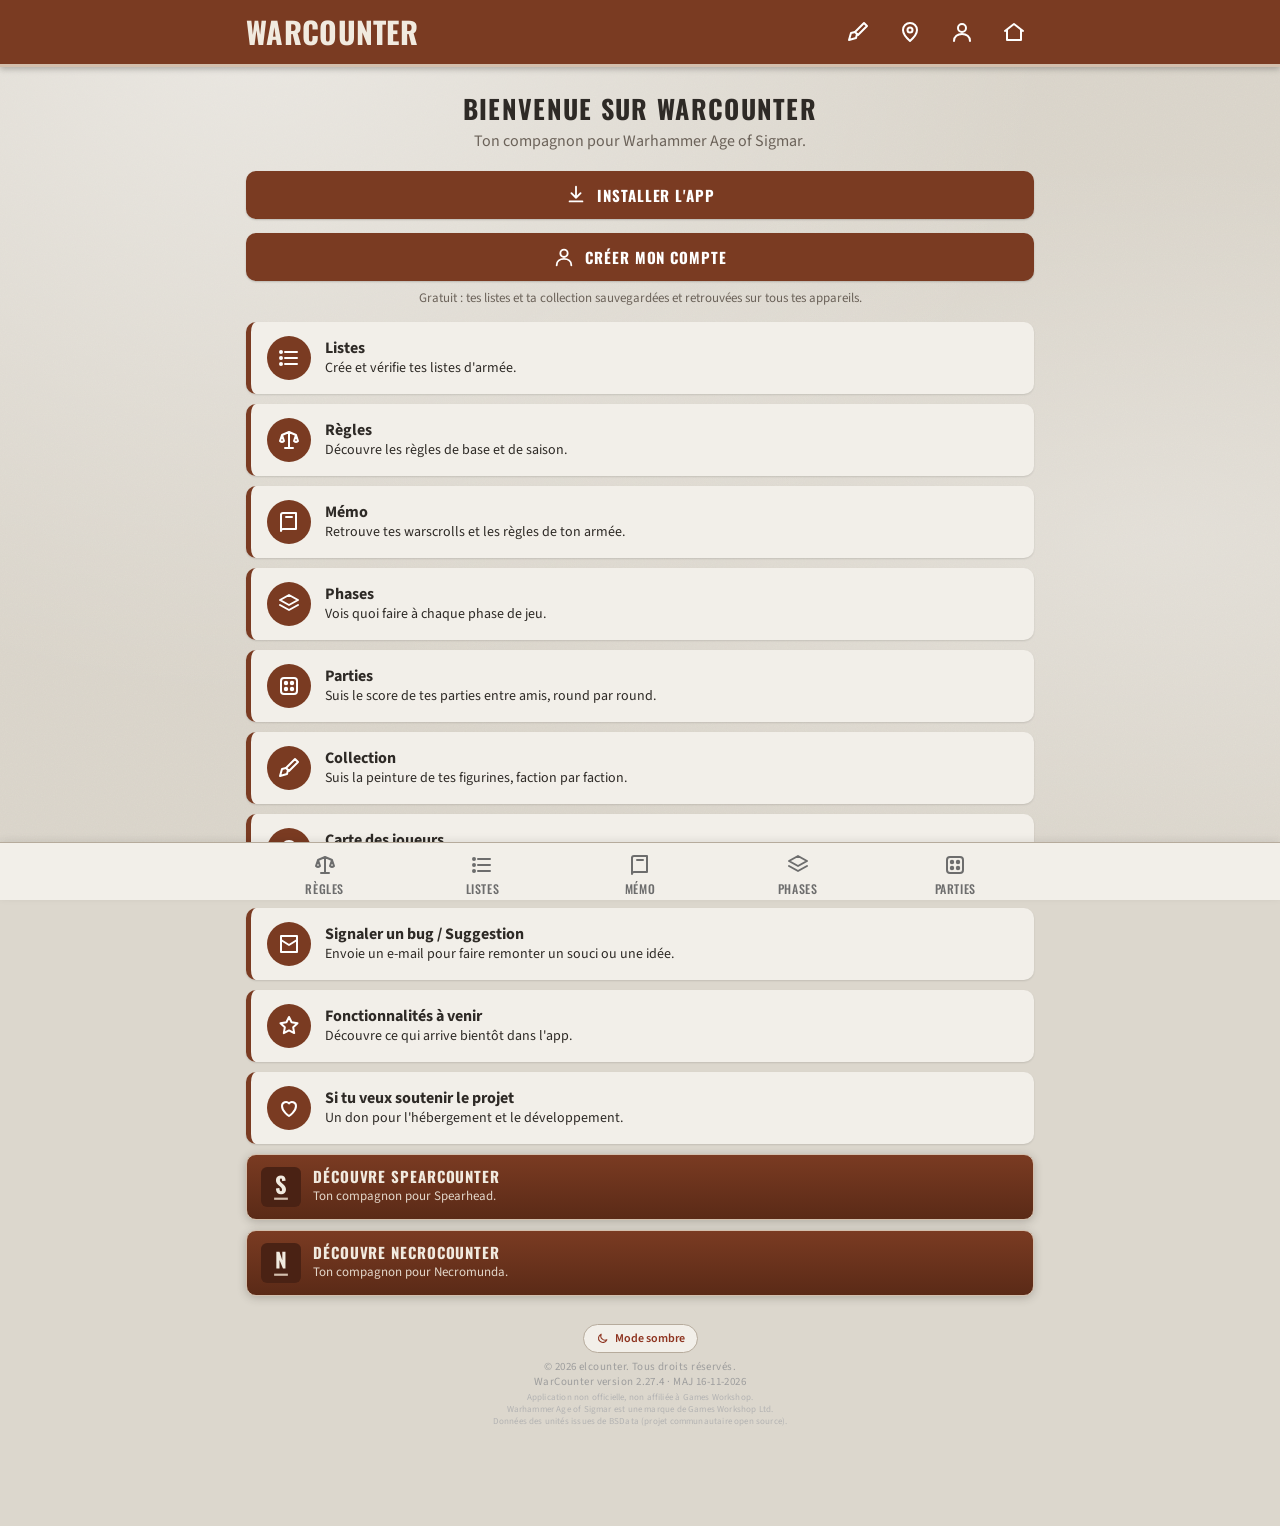
==== index.html @ 2da6235d "2.27.4 : écran de chargement, W et trait calés sur la taille réelle de l'icône de démarrage Android " ====
<!doctype html><html lang="fr"><head><meta charset="utf-8">
<meta name="viewport" content="width=device-width,initial-scale=1,viewport-fit=cover">
<link rel="manifest" href="manifest.webmanifest?v=9">
<link rel="icon" type="image/png" sizes="32x32" href="favicon-32-w.png">
<link rel="apple-touch-icon" href="apple-touch-icon-w.png">
<meta name="apple-mobile-web-app-capable" content="yes">
<meta name="mobile-web-app-capable" content="yes">
<meta name="apple-mobile-web-app-status-bar-style" content="black-translucent">
<meta name="apple-mobile-web-app-title" content="WarCounter">
<title>WarCounter</title>
<meta name="claude:viewport-fit-sides" content="cover">
<meta name="theme-color" content="#5a2a17" media="(prefers-color-scheme: light)">
<meta name="theme-color" content="#3a1c10" media="(prefers-color-scheme: dark)">
<script>try{if(localStorage.getItem("wc-theme")==="dark")document.documentElement.dataset.theme="dark"}catch(e){}</script>
<style>#boot{--u:calc(min(100vw,444px)*.001426);position:fixed;inset:0;z-index:9999;display:grid;place-items:center;background:#6a321d;transition:opacity .25s}#boot.out{opacity:0;pointer-events:none}#boot .bw{display:flex;flex-direction:column;align-items:center;transform:translate(calc(var(--u)*-2),calc(var(--u)*14))}#boot i{display:block;width:calc(var(--u)*104);height:calc(var(--u)*14);margin-top:calc(var(--u)*27);background:#d3bfad}#boot svg{display:block;width:calc(var(--u)*134);height:calc(var(--u)*169);animation:bootspin 1.8s linear infinite}@keyframes bootspin{to{transform:rotate(360deg)}}@media (prefers-reduced-motion:reduce){#boot svg{animation-duration:3s}}</style>
<div id="boot" aria-hidden="true"><div class="bw"><svg viewBox="0 0 118 148" width="118" height="148"><path fill="#f1eadf" d="M0 0h27l11 98 12-98h18l12 98 11-98h27l-21 148H70L59 60 48 148H21z"/></svg><i></i></div></div>
<script>addEventListener("load",function(){setTimeout(function(){var b=document.getElementById("boot");if(!b)return;b.classList.add("out");setTimeout(function(){b.remove()},300)},1400)});</script>
<link rel="stylesheet" href="https://fonts.googleapis.com/css2?family=Oswald:wght@500;600;700&family=Source+Sans+3:wght@400;600;700&display=swap">
<style>
:root{
  color-scheme: light;
  --bar:#6b2119; --bar-dk:#4e170f; --bar-ink:#ffffff;
  --khaki:#b9a979; --olive:#9c8a35; --olive-dk:#6f6123; --gold:#d4ae3f; --gold-dk:#9a7a1c;
  --page:#f1f1f1; --card:#ffffff; --colhead:#d6d6d6; --namebar:#333333; --soft:#ececec;
  --ink:#1b1b1b; --muted:#5f5f5f; --line:#c9c9c9;
  --save:#3e6b26; --disc:#141414; --rim:#b49a48; --bad:#a3231a; --ok:#3e6b26;
  --ph-hero:#9a8a3c; --ph-shoot:#24475f; --ph-fight:#6e2620; --ph-charge:#a8683a;
  --ph-passive:#000000; --ph-end:#4f3866; --ph-defense:#38521b; --ph-move:#5b5b5b;
  --display:"Oswald", "Arial Narrow", Impact, sans-serif;
  --body:"Bitter", Georgia, "Times New Roman", serif;
}
*{box-sizing:border-box}
html,body{background:var(--page);color:var(--ink)}
body{font-family:var(--body);font-size:15px;line-height:1.45;margin:0}
body::before{content:"";position:fixed;inset:0 0 auto;height:env(safe-area-inset-top,0px);z-index:10;background:var(--bar)}
#app-army .in{max-width:820px;margin:0 auto;padding-left:max(16px, env(safe-area-inset-left,0px));padding-right:max(16px, env(safe-area-inset-right,0px))}
button,select,input{font-family:inherit;font-size:inherit}
button{cursor:pointer}
:focus-visible{outline:3px solid var(--rim);outline-offset:2px}
#app-army .bar{position:sticky;top:env(safe-area-inset-top,0px);z-index:5;background:var(--bar);color:var(--bar-ink);box-shadow:0 2px 6px rgba(0,0,0,.25)}
#app-army .bar .top{display:flex;align-items:center;gap:10px;min-height:64px;padding-block:8px}
#app-army .back{flex:none;display:grid;place-items:center;width:40px;height:40px;margin-left:-8px;background:none;border:0;color:var(--bar-ink);border-radius:4px}
#app-army .back:hover{background:rgba(255,255,255,.12)}
#app-army .back[hidden]{display:none}
#app-army .bar h1{font-family:var(--display);font-weight:700;text-transform:uppercase;font-size:clamp(20px,5.5vw,30px);line-height:1.05;margin:0;letter-spacing:.01em;min-width:0;overflow:hidden;white-space:normal;text-wrap:balance}
#app-army .tabs{display:flex;gap:4px}
#app-army .tabs a{flex:1;text-align:center;font-family:var(--display);font-weight:500;text-transform:uppercase;letter-spacing:.06em;font-size:15px;color:rgba(255,255,255,.7);text-decoration:none;padding:10px 8px 9px;border-bottom:3px solid transparent}
#app-army .tabs a[aria-current="page"]{color:#e9c96b;border-bottom-color:#e9c96b}
#app-army main{padding-block:16px 40px}
[hidden]{display:none !important}
#app-army .list{display:grid;grid-template-columns:repeat(2,minmax(0,1fr));gap:12px}
#app-army .unit-link{position:relative;aspect-ratio:1;max-width:100%;min-width:0;display:grid;place-items:center;text-align:center;background:var(--namebar);color:#fff;border:0;border-radius:8px;padding:clamp(6px,1.6vw,14px);font:700 clamp(15px,4.2vw,20px)/1.25 var(--body);overflow:hidden;overflow-wrap:normal;word-break:normal;hyphens:none}
#app-army .unit-link.has-photo{place-items:end start;text-align:left;background:linear-gradient(to top, rgba(0,0,0,.9) 0%, rgba(0,0,0,.55) 35%, rgba(0,0,0,0) 70%), var(--img) center 30%/cover no-repeat, #e8e5df;text-shadow:0 1px 3px rgba(0,0,0,.8)}
#app-army .army-link{background:var(--bar)}
#app-army .badge{position:absolute;top:8px;right:8px;background:var(--gold);color:#1b1b1b;border-radius:999px;padding:2px 9px;font:700 14px var(--display);text-shadow:none}
#app-army .banner{display:flex;align-items:center;justify-content:space-between;gap:12px;background:var(--card);border-left:5px solid var(--bar);border-radius:8px;padding:12px 14px;margin-bottom:14px;color:var(--ink);text-decoration:none;box-shadow:0 1px 2px rgba(0,0,0,.12);font-size:14px}
#app-army .banner.off{border-left-color:var(--gold-dk)}
#app-army .banner-go{flex:none;font:500 13px var(--display);text-transform:uppercase;letter-spacing:.06em;color:var(--bar)}
#app-army .sheet{margin-inline:calc(-1 * max(16px, env(safe-area-inset-left,0px)))}
#app-army .statband{background:radial-gradient(ellipse at 50% 120%, #c9b85a 0%, var(--olive) 45%, var(--olive-dk) 100%);padding:18px 12px 12px}
#app-army .stats{display:grid;grid-template-columns:repeat(var(--n,4),minmax(0,78px));justify-content:center;gap:clamp(8px,2.5vw,14px);text-align:center}
#app-army .disc{width:min(64px,17vw);aspect-ratio:1;max-width:100%;margin:0 auto;border-radius:50%;background:radial-gradient(circle at 40% 35%, #3a3a3a, var(--disc) 70%);border:3px solid var(--rim);display:grid;place-items:center;color:#fff;font:700 19px var(--body);box-shadow:0 2px 4px rgba(0,0,0,.4)}
#app-army .disc.sv{background:radial-gradient(circle at 40% 35%, #5f9440, var(--save) 70%)}
#app-army .disc.wd{background:radial-gradient(circle at 40% 35%, #b5463a, #7a1f17 70%)}
#app-army .stats .l{font:500 13px var(--display);text-transform:uppercase;letter-spacing:.06em;color:#fff;margin-top:6px}
#app-army .unit-pts{margin:12px 0 0;text-align:center;color:#fff;font:600 14px var(--body);text-shadow:0 1px 2px rgba(0,0,0,.5)}
#app-army .sec{background:var(--khaki);color:#fff;font:700 17px var(--body);text-transform:uppercase;letter-spacing:.04em;padding:14px 16px;margin:0;display:flex;justify-content:space-between;align-items:center;gap:8px}
#app-army .sec.dark{background:var(--namebar)}
#app-army .sec.gen{background:var(--bar)}
#app-army .sec-r{display:flex;align-items:center;gap:6px;font-size:15px;white-space:nowrap}
#app-army .colhead,#app-army .vals{display:grid;text-align:center;font-variant-numeric:tabular-nums}
#app-army .colhead{background:var(--colhead);font:700 14px var(--body);text-transform:uppercase;padding:10px 12px}
#app-army .ranged .colhead,#app-army .ranged .vals{grid-template-columns:1.2fr repeat(5,1fr)}
#app-army .melee .colhead,#app-army .melee .vals{grid-template-columns:repeat(5,1fr)}
#app-army .weapon{padding:14px 16px 6px;background:var(--page)}
#app-army .wname{background:var(--namebar);color:#fff;border-radius:6px;padding:10px 14px;font:700 17px var(--body)}
#app-army .vals{font:700 19px var(--body);padding:12px 0 6px}
#app-army .chips{display:flex;flex-wrap:wrap;gap:8px;padding-bottom:6px}
#app-army .chip{border:2px dashed #555;border-radius:6px;padding:3px 10px;font:700 14px var(--body);background:var(--card)}
#app-army .abilities{padding:16px;display:grid;gap:12px;background:var(--page)}
#app-army .ab{border-radius:12px;overflow:hidden;border:3px solid var(--c);background:var(--card)}
#app-army .ab-head{background:var(--c);color:#fff;display:flex;align-items:center;justify-content:space-between;gap:10px;padding:12px 16px;font:700 16px/1.3 var(--body)}
#app-army .cast{flex:none;width:36px;height:36px;border-radius:50%;background:#000;border:2px solid #fff;display:grid;place-items:center;font-size:16px}
#app-army .chant{flex:none;width:30px;height:30px;margin:3px;transform:rotate(45deg);background:#000;border:2px solid #fff;display:grid;place-items:center}
#app-army .chant span{transform:rotate(-45deg);font-size:15px}
#app-army .cost{flex:none;font:700 16px var(--body);white-space:nowrap}
#app-army .hero-photo{background:radial-gradient(ellipse at center, #fbfaf7 0%, #e3dfd8 100%);display:flex;justify-content:center}
#app-army .hero-photo img{display:block;width:100%;max-width:640px;max-height:300px;object-fit:contain}
#app-army .ab-name{padding:12px 16px;font:700 15px var(--body);border-bottom:2px solid #dcdcdc}
#app-army .ab-body{padding:12px 16px 14px;max-width:70ch}
#app-army .ab-body p{margin:0}
#app-army .ab-body p + p{margin-top:8px}
#app-army .kw{margin:16px;padding:14px 16px;border:2px solid #9a9a9a;border-radius:10px;background:var(--card);font-size:14px}
#app-army .kw b{font-weight:700}
@media (max-width:420px){#app-army .ranged .colhead,#app-army .ranged .vals{font-size:15px}
#app-army .vals{font-size:17px}}
#app-army .phases{display:grid;gap:10px}
#app-army .phase{border-radius:10px;overflow:hidden;background:var(--card);box-shadow:0 1px 2px rgba(0,0,0,.12)}
#app-army .phase > summary{list-style:none;cursor:pointer;background:var(--c);color:#fff;display:flex;align-items:center;justify-content:space-between;gap:10px;padding:14px 16px;font:700 16px var(--body)}
#app-army .phase > summary::-webkit-details-marker{display:none}
#app-army .phase > summary .count{flex:none;min-width:28px;height:28px;border-radius:14px;background:rgba(0,0,0,.35);display:grid;place-items:center;font-size:14px;padding:0 8px}
#app-army .phase[open] > summary{box-shadow:inset 0 -3px 0 rgba(0,0,0,.25)}
#app-army .phase .abilities{padding:12px}
#app-army .who{font:700 12px var(--display);text-transform:uppercase;letter-spacing:.06em;color:var(--muted);margin:0 0 4px 2px}
#app-army .ab-wrap + .ab-wrap{margin-top:12px}
#app-army .lhead{display:flex;align-items:center;justify-content:space-between;gap:12px;margin-bottom:12px}
#app-army .lhead h2{font:700 24px var(--display);text-transform:uppercase;margin:0}
#app-army .lgrid{display:grid;gap:10px}
#app-army .lcard{display:grid;gap:4px;text-align:left;background:var(--card);border:2px solid transparent;border-left:6px solid var(--namebar);border-radius:10px;padding:14px 16px;color:var(--ink);box-shadow:0 1px 2px rgba(0,0,0,.12)}
#app-army .lcard.on{border-left-color:var(--bar)}
#app-army .lcard:hover{border-color:var(--line)}
#app-army .lc-top{display:flex;align-items:center;justify-content:space-between;gap:8px;font-size:17px}
#app-army .lc-pts{font:700 22px var(--display);font-variant-numeric:tabular-nums}
#app-army .lc-pts.over,#app-army .bad{color:var(--bad)}
#app-army .good{color:var(--ok)}
#app-army .lc-sub{font-size:14px;color:var(--muted)}
#app-army .hint{font-size:13px;color:var(--muted);margin:12px 0 0}
#app-army .body .hint{margin:6px 0 0}
#app-army .center{text-align:center}
#app-army #edit{display:grid;gap:14px}
#app-army .panel{background:var(--card);border-radius:10px;overflow:hidden;box-shadow:0 1px 2px rgba(0,0,0,.12)}
#app-army .panel .sec{font-size:15px;padding:11px 16px}
#app-army .body{padding:14px 16px;display:grid;gap:14px}
#app-army .lbl{display:flex;align-items:center;gap:8px;font:600 12px var(--body);text-transform:uppercase;letter-spacing:.05em;color:var(--muted);margin-bottom:6px}
#app-army .cnt{background:var(--soft);color:var(--ink);border-radius:999px;padding:1px 8px;font:700 12px var(--display)}
#app-army .cnt.bad{background:var(--bad);color:#fff}
input[type=text],select{width:100%;font:600 16px var(--body);color:var(--ink);background:#f7f7f7;border:2px solid var(--line);border-radius:6px;padding:9px 34px 9px 10px}
input[type=text]{padding-right:10px}
select{appearance:none;background-image:linear-gradient(45deg,transparent 50%,var(--bar) 50%),linear-gradient(135deg,var(--bar) 50%,transparent 50%);background-position:calc(100% - 16px) 55%,calc(100% - 11px) 55%;background-size:5px 5px;background-repeat:no-repeat;text-overflow:ellipsis}
input::placeholder{color:#a5a5a5;opacity:1}
#app-army .seg{display:grid;grid-template-columns:repeat(3,minmax(0,1fr));gap:8px}
#app-army .pick{border:2px solid var(--line);background:#fff;border-radius:8px;padding:10px 6px;font:700 16px var(--body);min-height:48px}
#app-army .pick[aria-pressed="true"]{background:var(--gold);border-color:var(--gold-dk);color:#1b1b1b}
#app-army .total .big{font:700 34px var(--display);font-variant-numeric:tabular-nums;line-height:1.1}
#app-army .total .big span{font-size:20px;color:var(--muted)}
#app-army .total.over .big{color:var(--bad)}
#app-army .meter{height:10px;border-radius:5px;background:var(--soft);overflow:hidden;margin:8px 0 6px}
#app-army .meter span{display:block;height:100%;background:var(--gold-dk)}
#app-army .total.over .meter span{background:var(--bad)}
#app-army .sub{display:flex;justify-content:space-between;gap:8px;font:600 14px var(--body);color:var(--muted)}
#app-army .btn{border:2px solid var(--line);background:#fff;color:var(--ink);border-radius:8px;padding:10px 14px;font:700 15px var(--body);min-height:46px}
#app-army .btn:hover{border-color:var(--muted)}
#app-army .btn.primary{background:var(--bar);border-color:var(--bar);color:#fff}
#app-army .btn.primary:hover{background:var(--bar-dk)}
#app-army .btn.danger{color:var(--bad)}
#app-army .btn.wide{width:100%;border-style:dashed}
#app-army .btn[disabled]{opacity:.45;cursor:not-allowed}
#app-army .actions{display:grid;grid-template-columns:repeat(2,minmax(0,1fr));gap:10px}
#app-army .ent{display:grid;grid-template-columns:minmax(0,1fr) auto;gap:6px 8px;align-items:center;background:#f7f7f7;border:1px solid var(--line);border-radius:8px;padding:10px 8px 10px 12px;margin-bottom:8px}
#app-army .ent-name{font-weight:700;line-height:1.25}
#app-army .ent-meta{font-size:13px;color:var(--muted);display:flex;flex-wrap:wrap;align-items:center;gap:4px 6px;margin-top:2px}
#app-army .ent-meta b{color:var(--ink)}
#app-army .ent-opts{grid-column:1 / -1;display:grid;gap:8px}
#app-army .ent-opts select{font-size:14px;padding-block:7px;background-color:#fff}
#app-army .check{display:flex;align-items:center;gap:8px;font-size:14px;font-weight:600}
#app-army .check input{width:22px;height:22px;accent-color:var(--bar)}
#app-army .del{flex:none;width:38px;height:38px;border-radius:8px;border:0;background:none;color:var(--bar);display:grid;place-items:center;padding:0}
#app-army .del:hover{background:var(--soft)}
#app-army .del.light{color:#fff;width:32px;height:32px}
#app-army .del.light:hover{background:rgba(0,0,0,.15)}
#app-army .tag{font:700 11px var(--body);text-transform:uppercase;letter-spacing:.05em;padding:2px 7px;border-radius:4px;background:var(--soft);color:var(--ink)}
#app-army .tag.act{background:var(--bar);color:#fff}
#app-army .tag.gold{background:var(--gold);color:#1b1b1b}
#app-army .note{margin:0;border-left:4px solid var(--bar);background:#fff;padding:10px 12px;border-radius:6px;font-size:14px;box-shadow:inset 0 0 0 1px var(--soft)}
#app-army .note.gold{border-color:var(--gold-dk)}
#app-army .errs{margin:0;padding-left:20px;color:var(--bad);font-weight:600;font-size:14px;display:grid;gap:4px}
#app-army .ok{margin:0;color:var(--ok);font-weight:700}
#app-bs .in{max-width:760px;margin:0 auto;padding-left:max(16px, env(safe-area-inset-left,0px));padding-right:max(16px, env(safe-area-inset-right,0px))}
#app-bs .bar{position:sticky;top:env(safe-area-inset-top,0px);z-index:5;background:var(--bar);color:var(--bar-ink);box-shadow:0 2px 6px rgba(0,0,0,.25)}
#app-bs .bar .top{display:flex;align-items:center;gap:8px;min-height:60px;padding-block:6px}
#app-bs .icon-btn{flex:none;display:grid;place-items:center;width:40px;height:40px;background:none;border:0;color:var(--bar-ink);border-radius:4px}
#app-bs .icon-btn:hover{background:rgba(255,255,255,.12)}
#app-bs .icon-btn[hidden]{display:none}
#app-bs .back{margin-left:-8px}
#app-bs .bar h1{flex:1;font-family:var(--display);font-weight:700;text-transform:uppercase;font-size:clamp(20px,5.5vw,28px);line-height:1.05;margin:0;min-width:0;text-wrap:balance}
#app-bs .score{display:grid;grid-template-columns:minmax(0,1fr) auto minmax(0,1fr);align-items:center;gap:12px;padding-block:6px 12px}
#app-bs .score[hidden]{display:none}
#app-bs .score .nm{font:600 15px var(--body);overflow:hidden;text-overflow:ellipsis;white-space:nowrap}
#app-bs .score .nm:first-child{text-align:right}
#app-bs .score .pts{font:700 34px/1 var(--display);font-variant-numeric:tabular-nums;letter-spacing:.02em}
#app-bs main{padding-block:16px calc(96px + env(safe-area-inset-bottom,0px))}
#app-bs .stack{display:grid;gap:14px}
#app-bs .panel{background:var(--card);border-radius:10px;overflow:hidden;box-shadow:0 1px 2px rgba(0,0,0,.12)}
#app-bs .sec{background:var(--khaki);color:#fff;font:700 15px var(--body);text-transform:uppercase;letter-spacing:.04em;padding:11px 16px;margin:0;display:flex;justify-content:space-between;align-items:center;gap:8px}
#app-bs .sec.dark{background:var(--namebar)}
#app-bs .body{padding:14px 16px;display:grid;gap:14px}
#app-bs .lbl{display:block;font:600 12px var(--body);text-transform:uppercase;letter-spacing:.05em;color:var(--muted);margin-bottom:6px}
#app-bs .hint{font-size:13px;color:var(--muted);margin:0}
#app-bs .row{display:flex;gap:8px;align-items:center}
#app-bs .row > .grow{flex:1;min-width:0}
#app-bs .two{display:grid;grid-template-columns:repeat(2,minmax(0,1fr));gap:10px}
#app-bs .btn{border:2px solid var(--line);background:#fff;color:var(--ink);border-radius:8px;padding:10px 14px;font:700 15px var(--body);min-height:46px}
#app-bs .btn:hover{border-color:var(--muted)}
#app-bs .btn.primary{background:var(--bar);border-color:var(--bar);color:#fff}
#app-bs .btn.primary:hover{background:var(--bar-dk)}
#app-bs .btn.gold{background:var(--gold);border-color:var(--gold);color:#1b1b1b}
#app-bs .btn.ghost{background:none;border-color:transparent;color:var(--bar);padding-inline:6px}
#app-bs .btn[disabled]{opacity:.45;cursor:not-allowed}
#app-bs .pick{border:2px solid var(--line);background:#fff;border-radius:8px;padding:12px 10px;font:700 16px var(--body);min-height:52px;overflow:hidden;text-overflow:ellipsis;white-space:nowrap}
#app-bs .pick[aria-pressed="true"]{background:var(--gold);border-color:var(--gold-dk);color:#1b1b1b}
#app-bs .info{flex:none;width:34px;height:34px;border-radius:50%;border:2px solid currentColor;background:none;color:inherit;font:700 15px/1 var(--body);display:grid;place-items:center;padding:0}
#app-bs .stepper{display:flex;align-items:center;gap:6px}
#app-bs .stepper button{width:40px;height:40px;border-radius:50%;border:2px solid var(--ink);background:#fff;font:700 20px/1 var(--body);display:grid;place-items:center;padding:0}
#app-bs .stepper output{min-width:34px;text-align:center;font:700 20px var(--display);font-variant-numeric:tabular-nums}
#app-bs .switch{display:flex;align-items:center;justify-content:space-between;gap:10px}
#app-bs .switch input{width:22px;height:22px;accent-color:var(--bar)}
#app-bs .who{display:flex;flex-wrap:wrap;gap:6px}
#app-bs .tag{font:700 11px var(--body);text-transform:uppercase;letter-spacing:.06em;padding:3px 8px;border-radius:4px;background:var(--soft);color:var(--ink)}
#app-bs .tag.out{background:var(--bar);color:#fff}
#app-bs .tag.first{background:var(--gold);color:#1b1b1b}
#app-bs .cp{display:flex;align-items:center;justify-content:space-between;gap:10px}
#app-bs .cp .hex{width:44px;height:44px;flex:none;background:#3a3a3a;clip-path:polygon(25% 4%,75% 4%,100% 50%,75% 96%,25% 96%,0 50%);display:grid;place-items:center;color:#fff;font:700 18px var(--display)}
#app-bs .cp .hex.plus{background:var(--bar)}
#app-bs .chips{display:flex;flex-wrap:wrap;gap:8px}
#app-bs .chip{border:2px dashed #8a8a8a;background:#fff;border-radius:999px;padding:8px 14px;font:600 15px var(--body);display:flex;align-items:center;gap:8px}
#app-bs .chip .v{font:700 13px var(--display);background:var(--soft);border-radius:999px;padding:1px 7px}
#app-bs .chip[aria-pressed="true"]{background:var(--gold);border-style:solid;border-color:var(--gold-dk)}
#app-bs .chip[aria-pressed="true"] .v{background:rgba(255,255,255,.55)}
#app-bs .tt{width:100%;border-collapse:collapse;font-size:14px}
#app-bs .tt th{font:700 12px var(--body);text-transform:uppercase;letter-spacing:.04em;color:var(--muted);text-align:center;padding:6px 4px;border-bottom:1px solid var(--line)}
#app-bs .tt th:first-child{text-align:left}
#app-bs .tt td{padding:8px 4px;border-bottom:1px solid var(--soft);text-align:center;vertical-align:middle}
#app-bs .tt td:first-child{text-align:left}
#app-bs .tname{display:flex;align-items:center;gap:6px;font-weight:600}
#app-bs .tname .info{width:26px;height:26px;font-size:13px;color:var(--muted)}
#app-bs .box{width:38px;height:38px;border-radius:6px;border:2px solid var(--ink);background:#fff;display:inline-grid;place-items:center;padding:0;font:700 12px var(--display)}
#app-bs .box.on{background:var(--gold);border-color:var(--gold-dk)}
#app-bs .box.past{background:var(--soft);border-color:var(--line);color:var(--muted);cursor:default}
#app-bs .box.lock{border-color:var(--line);color:#9a9a9a;cursor:not-allowed}
#app-bs .sub{display:flex;justify-content:space-between;font:600 14px var(--body);color:var(--muted);padding-top:2px}
#app-bs .sub b{color:var(--ink);font-variant-numeric:tabular-nums}
#app-bs .note{border-left:4px solid var(--bar);background:#fff;padding:10px 12px;border-radius:6px;font-size:14px}
#app-bs .note.gold{border-color:var(--gold-dk)}
#app-bs .missing{margin:0;color:#a3231a;font-weight:600;font-size:14px}
#app-bs .missing:empty{display:none}
#app-bs .map{display:block;width:100%;max-width:100%;height:auto;border-radius:8px}
#app-bs .hero{padding:20px 16px;display:grid;gap:10px;text-align:center}
#app-bs .hero h2{font:700 24px var(--display);text-transform:uppercase;margin:0}
#app-bs .game-card .big{font:700 30px var(--display);font-variant-numeric:tabular-nums}
#app-bs .live .big{font:700 26px var(--display);font-variant-numeric:tabular-nums;white-space:nowrap}
#app-bs .live .body{gap:10px}
#app-bs .hist{display:grid;gap:8px}
#app-bs .hist div{display:flex;justify-content:space-between;gap:8px;padding:10px 12px;background:#fff;border-radius:8px;font-size:14px}
#app-bs .hist .grow{flex:1;min-width:0}
#app-bs .r-win{color:#2e7d32}
#app-bs .r-loss{color:#c62828}
#app-bs .r-draw{color:var(--muted)}
#app-bs .stats summary{cursor:pointer;list-style:none}
#app-bs .stats summary::-webkit-details-marker{display:none}
#app-bs .stats summary::after{content:"+";font-weight:700}
#app-bs .stats[open] summary::after{content:"-"}
#app-bs .st td,#app-bs .st th{padding:6px 6px;white-space:nowrap}
#app-bs .st td:first-child{white-space:normal}
#app-bs .rappel{margin:0 0 10px;padding:8px 10px;border-left:3px solid var(--gold);background:var(--soft,#f7f2ea);border-radius:4px}
#app-bs .gmemo{display:grid;grid-template-columns:1fr 1fr;gap:8px;margin-top:4px}
#app-bs .g-memo{display:flex;align-items:center;justify-content:center;gap:8px;border-color:var(--gold);text-align:left;text-decoration:none;color:var(--ink)}
#app-bs .g-memo svg{flex:none;width:20px;height:20px;fill:none;stroke:currentColor;stroke-width:2;stroke-linejoin:round;stroke-linecap:round}
#app-bs .g-memo small{display:block;font:500 12px var(--body);color:var(--muted);overflow:hidden;text-overflow:ellipsis;white-space:nowrap;max-width:110px}
#app-bs .hopen{text-align:left;background:none;border:0;padding:0;font:inherit;color:inherit}
#app-bs .hopen:hover b{text-decoration:underline}
#app-bs .del{flex:none;width:40px;height:40px;border-radius:8px;border:0;background:none;color:var(--bar);display:grid;place-items:center}
#app-bs .del:hover{background:var(--soft)}
#app-bs .status{justify-self:center;font:700 12px var(--body);text-transform:uppercase;letter-spacing:.08em;padding:4px 12px;border-radius:999px;background:var(--soft)}
#app-bs .status.win{background:var(--ok);color:#fff}
#app-bs .final{text-align:center;display:grid;gap:6px;padding:18px 12px}
#app-bs .final .big{font:700 52px/1 var(--display);font-variant-numeric:tabular-nums}
#app-bs .final .names{display:grid;grid-template-columns:1fr 1fr;gap:8px;font-weight:700}
#app-bs .scroll{overflow-x:auto}
#app-bs .rt{width:100%;border-collapse:collapse;font-variant-numeric:tabular-nums;font-size:14px;min-width:320px}
#app-bs .rt th,#app-bs .rt td{padding:7px 2px;text-align:center;border-bottom:1px solid var(--soft)}
#app-bs .rt th{font:700 12px var(--body);text-transform:uppercase;color:var(--muted)}
#app-bs .rt td:first-child,#app-bs .rt th:first-child{text-align:left}
#app-bs .rt td.tot{font-weight:700}
#app-bs .rt td.cell span{display:inline-block;min-width:26px;padding:2px 0;border:1px solid var(--line);border-radius:5px}
#app-bs .ab{border-radius:10px;overflow:hidden;border:3px solid var(--c);background:var(--card)}
#app-bs .ab-head{background:var(--c);color:#fff;padding:9px 12px;font:700 14px var(--body)}
#app-bs .ab-name{padding:10px 12px 0;font:700 15px var(--body)}
#app-bs .ab-body{padding:6px 12px 12px;font-size:14px}
#app-bs .ab-body p{margin:0}
#app-bs .ab-body p + p{margin-top:6px}
#app-bs .tier{border-top:1px solid var(--soft);padding-top:10px}
#app-bs .tier h4{margin:0 0 2px;font:700 12px var(--body);text-transform:uppercase;letter-spacing:.06em;color:var(--muted)}
#app-bs .tier b{display:block}
#app-bs .foot{position:fixed;left:0;right:0;bottom:0;z-index:5;background:var(--namebar);padding-bottom:env(safe-area-inset-bottom,0px)}
#app-bs .foot .in{display:flex;justify-content:space-between;align-items:center;gap:10px;padding-block:10px}
#app-bs .foot .btn.ghost{color:#e9c96b}
#app-bs .foot[hidden]{display:none}
#app-bs .modal{position:fixed;inset:0;z-index:20;background:rgba(0,0,0,.55);display:flex;align-items:flex-end;justify-content:center;padding:max(16px, env(safe-area-inset-top,0px)) 0 0}
#app-bs .modal[hidden]{display:none}
#app-bs .sheet{background:var(--page);width:100%;max-width:760px;max-height:100%;overflow:auto;border-radius:14px 14px 0 0;padding-bottom:env(safe-area-inset-bottom,0px)}
#app-bs .sheet .sec{position:sticky;top:0;z-index:1}
#app-bs .sheet .sec .icon-btn{width:34px;height:34px}
@media (min-width:700px){#app-bs .modal{align-items:center;padding:24px}
#app-bs .sheet{border-radius:14px;max-height:90vh}}
@media (prefers-reduced-motion:no-preference){#app-bs .sheet{animation:up .18s ease-out}
@keyframes up{from{transform:translateY(24px);opacity:.6}}}
#app-home .in{max-width:820px;margin:0 auto;padding-left:max(16px, env(safe-area-inset-left,0px));padding-right:max(16px, env(safe-area-inset-right,0px))}
#app-home .bar{position:sticky;top:env(safe-area-inset-top,0px);z-index:5;background:var(--bar);color:var(--bar-ink);box-shadow:0 2px 6px rgba(0,0,0,.25)}
#app-home .bar .top{display:flex;align-items:center;gap:10px;min-height:64px;padding-block:8px}
#app-home .back{flex:none;display:grid;place-items:center;width:40px;height:40px;margin-left:-8px;background:none;border:0;color:var(--bar-ink);border-radius:4px}
#app-home .back:hover{background:rgba(255,255,255,.12)}
#app-home .back[hidden]{display:none}
#app-home .bar h1{font-family:var(--display);font-weight:700;text-transform:uppercase;font-size:clamp(20px,5.5vw,30px);line-height:1.05;margin:0;letter-spacing:.01em;min-width:0;overflow:hidden;white-space:normal;text-wrap:balance}
#app-home .tabs{display:flex;gap:4px}
#app-home .tabs a{flex:1;text-align:center;font-family:var(--display);font-weight:500;text-transform:uppercase;letter-spacing:.06em;font-size:15px;color:rgba(255,255,255,.7);text-decoration:none;padding:10px 8px 9px;border-bottom:3px solid transparent}
#app-home .tabs a[aria-current="page"]{color:#e9c96b;border-bottom-color:#e9c96b}
#app-home main{padding-block:16px 40px}
#app-home .list{display:grid;grid-template-columns:repeat(2,minmax(0,1fr));gap:12px}
#app-home .unit-link{position:relative;aspect-ratio:1;max-width:100%;min-width:0;display:grid;place-items:center;text-align:center;background:var(--namebar);color:#fff;border:0;border-radius:8px;padding:clamp(6px,1.6vw,14px);font:700 clamp(15px,4.2vw,20px)/1.25 var(--body);overflow:hidden;overflow-wrap:normal;word-break:normal;hyphens:none}
#app-home .unit-link.has-photo{place-items:end start;text-align:left;background:linear-gradient(to top, rgba(0,0,0,.9) 0%, rgba(0,0,0,.55) 35%, rgba(0,0,0,0) 70%), var(--img) center 30%/cover no-repeat, #e8e5df;text-shadow:0 1px 3px rgba(0,0,0,.8)}
#app-home .army-link{background:var(--bar)}
#app-home .badge{position:absolute;top:8px;right:8px;background:var(--gold);color:#1b1b1b;border-radius:999px;padding:2px 9px;font:700 14px var(--display);text-shadow:none}
#app-home .banner{display:flex;align-items:center;justify-content:space-between;gap:12px;background:var(--card);border-left:5px solid var(--bar);border-radius:8px;padding:12px 14px;margin-bottom:14px;color:var(--ink);text-decoration:none;box-shadow:0 1px 2px rgba(0,0,0,.12);font-size:14px}
#app-home .banner.off{border-left-color:var(--gold-dk)}
#app-home .banner-go{flex:none;font:500 13px var(--display);text-transform:uppercase;letter-spacing:.06em;color:var(--bar)}
#app-home .sheet{margin-inline:calc(-1 * max(16px, env(safe-area-inset-left,0px)))}
#app-home .statband{background:radial-gradient(ellipse at 50% 120%, #c9b85a 0%, var(--olive) 45%, var(--olive-dk) 100%);padding:18px 12px 12px}
#app-home .stats{display:grid;grid-template-columns:repeat(var(--n,4),minmax(0,78px));justify-content:center;gap:clamp(8px,2.5vw,14px);text-align:center}
#app-home .disc{width:min(64px,17vw);aspect-ratio:1;max-width:100%;margin:0 auto;border-radius:50%;background:radial-gradient(circle at 40% 35%, #3a3a3a, var(--disc) 70%);border:3px solid var(--rim);display:grid;place-items:center;color:#fff;font:700 19px var(--body);box-shadow:0 2px 4px rgba(0,0,0,.4)}
#app-home .disc.sv{background:radial-gradient(circle at 40% 35%, #5f9440, var(--save) 70%)}
#app-home .disc.wd{background:radial-gradient(circle at 40% 35%, #b5463a, #7a1f17 70%)}
#app-home .stats .l{font:500 13px var(--display);text-transform:uppercase;letter-spacing:.06em;color:#fff;margin-top:6px}
#app-home .unit-pts{margin:12px 0 0;text-align:center;color:#fff;font:600 14px var(--body);text-shadow:0 1px 2px rgba(0,0,0,.5)}
#app-home .sec{background:var(--khaki);color:#fff;font:700 17px var(--body);text-transform:uppercase;letter-spacing:.04em;padding:14px 16px;margin:0;display:flex;justify-content:space-between;align-items:center;gap:8px}
#app-home .sec.dark{background:var(--namebar)}
#app-home .sec.gen{background:var(--bar)}
#app-home .sec-r{display:flex;align-items:center;gap:6px;font-size:15px;white-space:nowrap}
#app-home .colhead,#app-home .vals{display:grid;text-align:center;font-variant-numeric:tabular-nums}
#app-home .colhead{background:var(--colhead);font:700 14px var(--body);text-transform:uppercase;padding:10px 12px}
#app-home .ranged .colhead,#app-home .ranged .vals{grid-template-columns:1.2fr repeat(5,1fr)}
#app-home .melee .colhead,#app-home .melee .vals{grid-template-columns:repeat(5,1fr)}
#app-home .weapon{padding:14px 16px 6px;background:var(--page)}
#app-home .wname{background:var(--namebar);color:#fff;border-radius:6px;padding:10px 14px;font:700 17px var(--body)}
#app-home .vals{font:700 19px var(--body);padding:12px 0 6px}
#app-home .chips{display:flex;flex-wrap:wrap;gap:8px;padding-bottom:6px}
#app-home .chip{border:2px dashed #555;border-radius:6px;padding:3px 10px;font:700 14px var(--body);background:var(--card)}
#app-home .abilities{padding:16px;display:grid;gap:12px;background:var(--page)}
#app-home .ab{border-radius:12px;overflow:hidden;border:3px solid var(--c);background:var(--card)}
#app-home .ab-head{background:var(--c);color:#fff;display:flex;align-items:center;justify-content:space-between;gap:10px;padding:12px 16px;font:700 16px/1.3 var(--body)}
#app-home .cast{flex:none;width:36px;height:36px;border-radius:50%;background:#000;border:2px solid #fff;display:grid;place-items:center;font-size:16px}
#app-home .chant{flex:none;width:30px;height:30px;margin:3px;transform:rotate(45deg);background:#000;border:2px solid #fff;display:grid;place-items:center}
#app-home .chant span{transform:rotate(-45deg);font-size:15px}
#app-home .cost{flex:none;font:700 16px var(--body);white-space:nowrap}
#app-home .hero-photo{background:radial-gradient(ellipse at center, #fbfaf7 0%, #e3dfd8 100%);display:flex;justify-content:center}
#app-home .hero-photo img{display:block;width:100%;max-width:640px;max-height:300px;object-fit:contain}
#app-home .ab-name{padding:12px 16px;font:700 15px var(--body);border-bottom:2px solid #dcdcdc}
#app-home .ab-body{padding:12px 16px 14px;max-width:70ch}
#app-home .ab-body p{margin:0}
#app-home .ab-body p + p{margin-top:8px}
#app-home .kw{margin:16px;padding:14px 16px;border:2px solid #9a9a9a;border-radius:10px;background:var(--card);font-size:14px}
#app-home .kw b{font-weight:700}
@media (max-width:420px){#app-home .ranged .colhead,#app-home .ranged .vals{font-size:15px}
#app-home .vals{font-size:17px}}
#app-home .phases{display:grid;gap:10px}
#app-home .phase{border-radius:10px;overflow:hidden;background:var(--card);box-shadow:0 1px 2px rgba(0,0,0,.12)}
#app-home .phase > summary{list-style:none;cursor:pointer;background:var(--c);color:#fff;display:flex;align-items:center;justify-content:space-between;gap:10px;padding:14px 16px;font:700 16px var(--body)}
#app-home .phase > summary::-webkit-details-marker{display:none}
#app-home .phase > summary .count{flex:none;min-width:28px;height:28px;border-radius:14px;background:rgba(0,0,0,.35);display:grid;place-items:center;font-size:14px;padding:0 8px}
#app-home .phase[open] > summary{box-shadow:inset 0 -3px 0 rgba(0,0,0,.25)}
#app-home .phase .abilities{padding:12px}
#app-home .who{font:700 12px var(--display);text-transform:uppercase;letter-spacing:.06em;color:var(--muted);margin:0 0 4px 2px}
#app-home .ab-wrap + .ab-wrap{margin-top:12px}
#app-home .lhead{display:flex;align-items:center;justify-content:space-between;gap:12px;margin-bottom:12px}
#app-home .lhead h2{font:700 24px var(--display);text-transform:uppercase;margin:0}
#app-home .lgrid{display:grid;gap:10px}
#app-home .lcard{display:grid;gap:4px;text-align:left;background:var(--card);border:2px solid transparent;border-left:6px solid var(--namebar);border-radius:10px;padding:14px 16px;color:var(--ink);box-shadow:0 1px 2px rgba(0,0,0,.12)}
#app-home .lcard.on{border-left-color:var(--bar)}
#app-home .lcard:hover{border-color:var(--line)}
#app-home .lc-top{display:flex;align-items:center;justify-content:space-between;gap:8px;font-size:17px}
#app-home .lc-pts{font:700 22px var(--display);font-variant-numeric:tabular-nums}
#app-home .lc-pts.over,#app-home .bad{color:var(--bad)}
#app-home .good{color:var(--ok)}
#app-home .lc-sub{font-size:14px;color:var(--muted)}
#app-home .hint{font-size:13px;color:var(--muted);margin:12px 0 0}
#app-home .body .hint{margin:6px 0 0}
#app-home .center{text-align:center}
#app-home #edit{display:grid;gap:14px}
#app-home .panel{background:var(--card);border-radius:10px;overflow:hidden;box-shadow:0 1px 2px rgba(0,0,0,.12)}
#app-home .panel .sec{font-size:15px;padding:11px 16px}
#app-home .body{padding:14px 16px;display:grid;gap:14px}
#app-home .lbl{display:flex;align-items:center;gap:8px;font:600 12px var(--body);text-transform:uppercase;letter-spacing:.05em;color:var(--muted);margin-bottom:6px}
#app-home .cnt{background:var(--soft);color:var(--ink);border-radius:999px;padding:1px 8px;font:700 12px var(--display)}
#app-home .cnt.bad{background:var(--bad);color:#fff}
#app-home .seg{display:grid;grid-template-columns:repeat(3,minmax(0,1fr));gap:8px}
#app-home .pick{border:2px solid var(--line);background:#fff;border-radius:8px;padding:10px 6px;font:700 16px var(--body);min-height:48px}
#app-home .pick[aria-pressed="true"]{background:var(--gold);border-color:var(--gold-dk);color:#1b1b1b}
#app-home .total .big{font:700 34px var(--display);font-variant-numeric:tabular-nums;line-height:1.1}
#app-home .total .big span{font-size:20px;color:var(--muted)}
#app-home .total.over .big{color:var(--bad)}
#app-home .meter{height:10px;border-radius:5px;background:var(--soft);overflow:hidden;margin:8px 0 6px}
#app-home .meter span{display:block;height:100%;background:var(--gold-dk)}
#app-home .total.over .meter span{background:var(--bad)}
#app-home .sub{display:flex;justify-content:space-between;gap:8px;font:600 14px var(--body);color:var(--muted)}
#app-home .btn{border:2px solid var(--line);background:#fff;color:var(--ink);border-radius:8px;padding:10px 14px;font:700 15px var(--body);min-height:46px}
#app-home .btn:hover{border-color:var(--muted)}
#app-home .btn.primary{background:var(--bar);border-color:var(--bar);color:#fff}
#app-home .btn.primary:hover{background:var(--bar-dk)}
#app-home .btn.danger{color:var(--bad)}
#app-home .btn.wide{width:100%;border-style:dashed}
#app-home .btn[disabled]{opacity:.45;cursor:not-allowed}
#app-home .actions{display:grid;grid-template-columns:repeat(2,minmax(0,1fr));gap:10px}
#app-home .ent{display:grid;grid-template-columns:minmax(0,1fr) auto;gap:6px 8px;align-items:center;background:#f7f7f7;border:1px solid var(--line);border-radius:8px;padding:10px 8px 10px 12px;margin-bottom:8px}
#app-home .ent-name{font-weight:700;line-height:1.25}
#app-home .ent-meta{font-size:13px;color:var(--muted);display:flex;flex-wrap:wrap;align-items:center;gap:4px 6px;margin-top:2px}
#app-home .ent-meta b{color:var(--ink)}
#app-home .ent-opts{grid-column:1 / -1;display:grid;gap:8px}
#app-home .ent-opts select{font-size:14px;padding-block:7px;background-color:#fff}
#app-home .check{display:flex;align-items:center;gap:8px;font-size:14px;font-weight:600}
#app-home .check input{width:22px;height:22px;accent-color:var(--bar)}
#app-home .del{flex:none;width:38px;height:38px;border-radius:8px;border:0;background:none;color:var(--bar);display:grid;place-items:center;padding:0}
#app-home .del:hover{background:var(--soft)}
#app-home .del.light{color:#fff;width:32px;height:32px}
#app-home .del.light:hover{background:rgba(0,0,0,.15)}
#app-home .tag{font:700 11px var(--body);text-transform:uppercase;letter-spacing:.05em;padding:2px 7px;border-radius:4px;background:var(--soft);color:var(--ink)}
#app-home .tag.act{background:var(--bar);color:#fff}
#app-home .tag.gold{background:var(--gold);color:#1b1b1b}
#app-home .note{margin:0;border-left:4px solid var(--bar);background:#fff;padding:10px 12px;border-radius:6px;font-size:14px;box-shadow:inset 0 0 0 1px var(--soft)}
#app-home .note.gold{border-color:var(--gold-dk)}
#app-home .errs{margin:0;padding-left:20px;color:var(--bad);font-weight:600;font-size:14px;display:grid;gap:4px}
#app-home .ok{margin:0;color:var(--ok);font-weight:700}

.copy .legal{display:inline-block;margin-top:3px;font-size:9px;line-height:1.3;color:#b3b3b3;letter-spacing:.02em}
#app-army .lbar{display:flex;gap:8px;flex-wrap:wrap;margin:0 0 14px}
#app-army .lbar .btn{flex:1;min-width:120px}
#app-army .lmsg{margin:0 0 12px;font-size:13px;color:var(--muted)}
#app-army .cbar{display:flex;height:12px;border-radius:6px;background:#e4ddd1;overflow:hidden;margin:6px 0 4px}
#app-army .cbar.sm{height:6px;margin:8px 0 0}
#app-army .cbar .cp{background:#3f7d4a}
#app-army .cbar .ce{background:#d4ae3f}
#app-army .cbar .ca{background:#b33a2b}
#app-army .cleg i{display:inline-block;width:9px;height:9px;border-radius:50%;margin-right:4px;vertical-align:0}
#app-army .cleg .dp{background:#3f7d4a}
#app-army .cleg .de{background:#d4ae3f}
#app-army .cleg .da{background:#b33a2b}
#app-army .cleg{margin:0 0 10px;font-size:13px;color:var(--muted)}
#app-army .ctot{background:#f7f2ea;border:1px solid #e4ddd1;border-radius:10px;padding:10px 12px 2px;margin-bottom:14px}
#app-army .clab{display:block;font:700 12px var(--body);text-transform:uppercase;letter-spacing:.05em;color:var(--accent,#6b2119)}
#app-army .csub{margin:0 -16px;padding:7px 16px;background:#6b2119;color:#fff;font:700 12px var(--body);text-transform:uppercase;letter-spacing:.06em}
#app-army .csub+.crow{border-top:0}
#app-army .crow{display:block;width:100%;text-align:left;background:none;border:0;border-top:1px solid #eee5d8;padding:10px 0 0;margin:0;font:inherit;color:inherit;cursor:pointer}
#app-army .crow>span{font-weight:600}
#app-army .crow>span{display:inline-flex;align-items:center;gap:6px}
#app-army .cdone{width:18px;height:18px;flex:none}
#app-army .cdone circle{fill:#3f7d4a}
#app-army .cdone path{fill:none;stroke:#fff;stroke-width:2.6;stroke-linecap:round;stroke-linejoin:round}
#app-army .crow.on>span{color:var(--accent,#6b2119)}
#app-army .cunit{padding:10px 0;border-top:1px solid #eee5d8}
#app-army .cunit:first-child{border-top:0;padding-top:0}
#app-army .cun{display:flex;justify-content:space-between;align-items:center;gap:8px;margin-bottom:6px}
#app-army .cnum{display:grid;grid-template-columns:repeat(3,1fr);gap:8px}
#app-army .cst{display:flex;flex-direction:column;gap:4px;font-size:11px;color:var(--muted);text-transform:uppercase;letter-spacing:.04em;text-align:center}
#app-army .cstep{display:flex;align-items:center;justify-content:space-between;border:1px solid #d6cfc3;border-radius:10px;background:#fff;overflow:hidden}
#app-army .cstep button{width:38px;height:42px;border:0;background:#f7f2ea;color:#6b2119;font:700 22px/1 var(--body);cursor:pointer;touch-action:manipulation}
#app-army .cstep button:active{background:#e4ddd1}
#app-army .cstep button:disabled{color:#c9c2b6}
#app-army .cstep input{flex:1;min-width:0;width:100%;border:0;background:#fff;text-align:center;font:700 17px var(--body);color:var(--text,#222);padding:0;-moz-appearance:textfield}
#app-army .cstep input::-webkit-outer-spin-button,#app-army .cstep input::-webkit-inner-spin-button{-webkit-appearance:none;margin:0}
#app-army #coll .body>select{width:100%;margin-bottom:10px}
#app-army .mwar,#app-home .mwar{margin-top:10px;border-top:1px dashed var(--line,#ccc);padding-top:8px}
#app-army .mwar>summary,#app-home .mwar>summary{cursor:pointer;font-weight:600;font-size:13px;color:var(--accent,#6b2119)}
#app-army .mwar .statband,#app-home .mwar .statband{margin:8px 0}
#app-army .imp-text{width:100%;box-sizing:border-box;min-height:120px;padding:10px;border:1px solid var(--line,#ccc);border-radius:8px;font:13px/1.4 ui-monospace,Menlo,Consolas,monospace;resize:vertical;margin-bottom:10px;background:#fff;color:inherit}
#app-army .msearch,#app-home .rsearch{width:100%;margin:0 0 12px;padding:11px 14px;border:1px solid #cfc9bf;border-radius:8px;font:400 15px var(--body);background:#fff;color:var(--ink)}
#app-army .nores{color:var(--muted);font-size:14px;text-align:center;margin:10px 0}
#app-army .list{grid-template-columns:1fr;gap:8px}
#app-army .unit-link[hidden],#app-home .rres[hidden],#app-home .rall[hidden]{display:none}
#app-army .unit-link{aspect-ratio:auto;display:flex;align-items:center;justify-content:space-between;gap:10px;text-align:left;background:var(--card);color:var(--ink);border-left:5px solid var(--namebar);padding:13px 16px;font:700 16px/1.3 var(--body);box-shadow:0 1px 2px rgba(0,0,0,.12);cursor:pointer}
#app-army .unit-link:hover{background:#faf7f2}
#app-army .unit-link.army-link{background:var(--bar);color:#fff;border-left-color:var(--gold)}
#app-army .unit-link .badge{position:static;order:2;flex:none}
#app-army #list{grid-template-columns:repeat(2,minmax(0,1fr));gap:10px}
#app-army #list .unit-link{aspect-ratio:1;display:grid;place-items:center;justify-content:center;align-content:center;text-align:center;padding:12px;border:0;border-radius:10px;background:var(--namebar);color:#fff;font:700 clamp(14px,4vw,17px)/1.25 var(--body);overflow-wrap:anywhere}
#app-army #list .unit-link:hover{background:var(--namebar);filter:brightness(1.12)}
#app-army #list .unit-link.army-link{background:var(--bar);box-shadow:inset 0 0 0 2px var(--gold)}
#app-army #list .unit-link .badge{position:absolute;top:8px;right:8px}
#app-army #list .unit-link.has-photo{place-items:end start;justify-content:stretch;align-content:end;text-align:left;background:linear-gradient(to top,rgba(0,0,0,.9) 0%,rgba(0,0,0,.55) 35%,rgba(0,0,0,0) 70%),var(--img) center 30%/cover no-repeat,#e8e5df}
#app-army #list .nores{grid-column:1/-1}
.bnav .in{margin:0 auto;padding-left:max(16px, env(safe-area-inset-left,0px));padding-right:max(16px, env(safe-area-inset-right,0px))}
#app-army .lc-fac{display:block;font:500 12px var(--display);text-transform:uppercase;letter-spacing:.06em;color:var(--gold-dk);margin-top:2px}
#app-army .newl{display:flex;gap:10px;align-items:center}
#app-army .newl select{flex:1;min-width:0}
#app-army .facname{margin:4px 0 0;font-weight:600}
#app-army .catsel{margin:-6px 0 14px}
#app-army .catsel select{width:100%}
:root{--navh:calc(64px + env(safe-area-inset-bottom,0px))}
#app-army main{padding-bottom:calc(40px + var(--navh))}
#app-bs main{padding-bottom:calc(96px + var(--navh))}
#app-bs .foot{bottom:var(--navh);padding-bottom:0}
#app-bs .modal{z-index:30}
.copy{margin:28px 0 0;text-align:center;font:400 11px/1.4 var(--body);color:#9d9d9d;letter-spacing:.04em}
.bnav{position:fixed;left:0;right:0;bottom:0;z-index:8;background:#fff;border-top:1px solid #d8d8d8;padding-bottom:env(safe-area-inset-bottom,0px);box-shadow:0 -2px 8px rgba(0,0,0,.08)}
.bnav .in{display:grid;grid-template-columns:repeat(5,minmax(0,1fr));max-width:820px}
.bnav a{display:grid;justify-items:center;gap:3px;padding:8px 2px 9px;text-decoration:none;color:#6d6d6d;font:500 12px var(--display);text-transform:uppercase;letter-spacing:.06em;border-top:3px solid transparent;margin-top:-1px}
.bnav a[aria-current="page"]{color:var(--bar);border-top-color:var(--bar)}
.bnav svg{width:24px;height:24px}
.brand{display:flex;align-items:center;gap:10px;min-width:0}
.brand-mark{flex:none;width:34px;height:34px}
.hm{flex:none;display:grid;place-items:center;width:40px;height:40px;margin-left:auto;color:#fff;border-radius:4px}
.hm svg{width:24px;height:24px}
.hm:hover{background:rgba(255,255,255,.12)}
.hm-col+.hm,.hm-map+.hm,.hm-acc+.hm{margin-left:2px}
#app-army .bar h1,#app-bs .bar h1{flex:1}
#app-home main{padding-block:16px calc(40px + var(--navh))}
#app-home .welcome{text-align:center;padding:12px 8px 18px}
#app-home .mark{width:76px;height:76px;display:block;margin:0 auto 10px}
#app-home .welcome h2{font:700 26px/1.1 var(--display);text-transform:uppercase;margin:0 0 6px}
#app-home .welcome p{margin:0;color:var(--muted)}
#app-home .feat{display:grid;gap:10px}
#app-home .fcard{display:flex;align-items:center;gap:14px;background:var(--card);border-radius:10px;padding:14px 16px;color:var(--ink);text-decoration:none;box-shadow:0 1px 2px rgba(0,0,0,.12);border-left:5px solid var(--bar);font-size:14px;line-height:1.35}
#app-home .fcard b{font:700 16px var(--body)}
#app-home .fcard:hover{background:#faf7f2}
#app-home .ficon{flex:none;width:44px;height:44px;border-radius:50%;background:var(--bar);color:#fff;display:grid;place-items:center}
#app-home .ficon svg{width:24px;height:24px}
#app-home .rgrid{display:grid;gap:10px}
#app-home .rcard{display:grid;gap:2px;background:var(--card);border-radius:10px;padding:16px;color:var(--ink);text-decoration:none;box-shadow:0 1px 2px rgba(0,0,0,.12);border-left:5px solid var(--khaki)}
#app-home .rcard b{font:700 17px var(--body)}
#app-home .rcard span{font-size:13px;color:var(--muted)}
#app-home .hint{font-size:13px;color:var(--muted);margin:14px 0 0;text-align:center}
#app-home .rules{display:grid;gap:12px}
#app-home .rules > h3{margin:10px 0 0;font:700 15px var(--body);text-transform:uppercase;letter-spacing:.04em;color:#fff;background:var(--khaki);padding:10px 14px;border-radius:6px}
#app-home .rules > h3:first-child{margin-top:0}
#app-home .blk{margin:0;background:var(--card);border-radius:8px;padding:12px 16px;box-shadow:0 1px 2px rgba(0,0,0,.08)}
#app-home ul.blk,#app-home ol.blk{padding-left:34px;display:grid;gap:6px}
#app-home dl.blk{display:grid;gap:10px}
#app-home dt{font-weight:700}
#app-home dd{margin:2px 0 0}
#app-home .fold{background:var(--card);border-radius:10px;overflow:hidden;box-shadow:0 1px 2px rgba(0,0,0,.12)}
#app-home .fold > summary{list-style:none;cursor:pointer;background:var(--namebar);color:#fff;padding:13px 16px;font:600 16px var(--body)}
#app-home .fold > summary::-webkit-details-marker{display:none}
#app-home .fold > summary b{font-family:var(--display);color:#e9c96b;margin-right:6px}
#app-home .fold-body{padding:14px 16px;display:grid;gap:10px}
#app-home .fold-body h4{margin:6px 0 0;font:700 12px var(--body);text-transform:uppercase;letter-spacing:.05em;color:var(--muted)}
#app-home .fold-body p{margin:0}
#app-home .fold-body ul{margin:0;padding-left:20px;display:grid;gap:6px}
#app-home .map{display:block;width:100%;height:auto;border-radius:8px}

#app-home .rh{font:700 15px var(--display);text-transform:uppercase;letter-spacing:.08em;color:var(--muted);margin:20px 0 8px}
#app-home .rh:first-child{margin-top:0}
#app-home .fgrid{display:grid;grid-template-columns:repeat(2,minmax(0,1fr));gap:10px}
#app-home .ftile{aspect-ratio:4/3;border-radius:10px;display:flex;align-items:flex-end;padding:10px 12px;color:#fff;text-decoration:none;font:700 17px/1.2 var(--body);text-shadow:0 1px 3px rgba(0,0,0,.8);background:linear-gradient(to top,rgba(0,0,0,.85),rgba(0,0,0,0) 60%),var(--img) center/cover no-repeat,var(--bar)}
#app-home .fold-body.core p{margin:0}
#app-home .fold-body.core h4{margin:12px 0 0;font:700 13px var(--body);color:var(--bar);text-transform:none;letter-spacing:0}
#app-home .fold-body.core h5{margin:6px 0 0;font:700 12px var(--body);text-transform:uppercase;letter-spacing:.04em;color:var(--muted)}
#app-home .note-s{font-size:13px;border-left:4px solid var(--gold-dk)}
#app-home .fold > summary small{font:400 13px var(--body);opacity:.8}
#app-home .ulist{gap:0;padding:4px 16px}
#app-home .urow{display:flex;justify-content:space-between;gap:10px;padding:11px 0;border-bottom:1px solid var(--soft);color:var(--ink);text-decoration:none;font-weight:600}
#app-home .urow:last-child{border-bottom:0}
#app-home .urow b{flex:none;color:var(--muted);font-weight:600}
#app-home .fold-body.core .ab-body p + p{margin-top:8px}

#app-home .usheet{margin-inline:-16px;background:var(--page)}
#app-home .iname{margin:8px 0 0;font:700 13px var(--body);color:var(--bar);text-transform:none;letter-spacing:0}
#app-home .ulist .iname{padding-top:8px}
#app-home .bar .top{position:relative}
#app-home .menu-hint{position:absolute;right:4px;top:7px;display:flex;flex-direction:column;align-items:center;gap:1px;color:#f3d77a;font:700 10px var(--display);text-transform:uppercase;letter-spacing:.08em;animation:hintUp 1.4s ease-in-out infinite}
#app-home .menu-hint[hidden]{display:none}
#app-home .menu-hint svg{width:22px;height:22px}
@keyframes hintUp{0%,100%{transform:translateY(3px)}50%{transform:translateY(-3px)}}
@media (prefers-reduced-motion:reduce){#app-home .menu-hint{animation:none}}
#app-home .btn-install{display:flex;align-items:center;justify-content:center;gap:10px;width:100%;margin:0 0 14px;padding:13px 16px;border:0;border-radius:10px;background:var(--bar);color:#fff;font:700 15px var(--display);text-transform:uppercase;letter-spacing:.06em;text-decoration:none;cursor:pointer;box-shadow:0 1px 2px rgba(0,0,0,.18)}
#app-home .btn-install[hidden]{display:none}
#app-home .btn-install svg{width:22px;height:22px}
#app-home .inst-lead{margin:0 0 14px;line-height:1.45}
#app-home .steps{list-style:none;margin:0 0 8px;padding:0;display:grid;gap:10px}
#app-home .steps li{display:flex;gap:12px;align-items:flex-start;background:var(--card);border-radius:10px;padding:12px 14px;box-shadow:0 1px 2px rgba(0,0,0,.12);line-height:1.4;font-size:14px}
#app-home .snum{flex:none;display:grid;place-items:center;width:28px;height:28px;border-radius:50%;background:var(--bar);color:#fff;font:700 15px var(--display)}
#app-home .hint{color:var(--muted);font-size:13px}

#app-home .inst-pc{display:none}
@media (hover:hover) and (pointer:fine){
  #app-home .menu-hint{display:none !important}
  #app-home .inst-mobile{display:none}
  #app-home #direct-install[hidden] + .inst-pc{display:block;color:var(--muted);font-size:13px}
}
#app-home .rcard.core{background:var(--bar);color:#fff;border-left-color:var(--gold)}
#app-home .rcard.core span{color:rgba(255,255,255,.78)}
#app-home .rcard.core:hover{filter:brightness(1.08)}

#app-home .sup-hero{text-align:center;padding:6px 4px 14px}
#app-home .sup-hero h2{font:700 24px/1.1 var(--display);text-transform:uppercase;margin:8px 0 10px}
#app-home .sup-hero p{margin:0 0 10px;line-height:1.5;text-align:left}
#app-home .sup-btns{display:flex;gap:10px;flex-wrap:wrap;margin-top:12px}
#app-home .sup-btns .btn{flex:1;min-width:140px;text-align:center;text-decoration:none}
#app-home .sup-thanks{text-align:center;margin:16px 0 0;line-height:1.5}
.copy .sup-link{display:inline-block;margin:0 0 6px;padding:5px 12px;border:1px solid #d6cfc3;border-radius:999px;color:var(--bar);font:600 12px var(--body);text-decoration:none;background:#fff}
#app-home .sup-main{display:block;width:100%;text-align:center;text-decoration:none;margin:0 0 14px;padding:13px 16px}
#app-home .sup-qr{text-align:center;margin-top:12px}
#app-home .sup-qr img{width:200px;height:auto;border-radius:10px;border:1px solid #e3ded5}

/* Extra home links */
.home-extra{display:flex;flex-direction:column;gap:10px;margin:22px 0 8px;align-items:stretch}
.home-extra .btn-link{display:block;text-align:center;padding:12px 14px;border:1px solid #d8d8d8;border-radius:10px;background:#fff;color:#6b2119;font:600 14px var(--display);text-decoration:none}
.home-extra .btn-link:active{background:#f7f2ea}
.home-extra .sc-btn{display:flex;align-items:center;gap:12px;margin-top:0;padding:12px 14px;border-radius:10px;background:#6b2119;border:1px solid #d4ae3f;color:#fff;text-decoration:none;box-shadow:0 2px 10px rgba(0,0,0,.25)}
.home-extra .sc-btn:active{background:#7d2a20}
.home-extra .sc-btn.nc{background:#2a2c30;border-color:#f0a028}
.home-extra .sc-btn.nc:active{background:#32363c}
.home-extra .sc-btn.nc b{color:#f0a028}
.home-extra .sc-btn svg{flex:none;width:34px;height:34px}
.home-extra .sc-btn b{display:block;color:#d4ae3f;font-weight:700;font-size:15px;line-height:1.2;letter-spacing:.06em;text-transform:uppercase}
.home-extra .sc-btn small{display:block;margin-top:2px;font-size:13px;opacity:.9}
.fld{display:flex;flex-direction:column;gap:6px;margin:0 0 14px}
.fld span{font:600 13px var(--display);color:#444}
.fld select,.fld textarea{font:400 15px var(--body);padding:10px 12px;border:1px solid #ccc;border-radius:8px;background:#fff}
.fld textarea{resize:vertical;min-height:110px}

#app-home .acc{display:grid;gap:10px}
#app-home .acc input{width:100%;box-sizing:border-box;padding:12px;border:1px solid #d6cfc3;border-radius:8px;font:16px var(--body)}
#app-home .acc .lbl{margin:4px 0 -4px}
#app-home .acc-msg{margin:0 0 12px;padding:10px 12px;border-radius:8px;background:#e7f1e8;color:#2d5c35;font-size:14px}
#app-home .acc-msg.err{background:#f6e3e0;color:#8a2a1c}
#app-home .btn.danger{color:#8a2a1c;border-color:#e3b9b2}
#app-home .acc .btn{width:100%;padding:12px 14px;border:2px solid #d6cfc3;border-radius:8px;background:#fff;color:#2a2a2a;font:700 15px var(--body);cursor:pointer}
#app-home .acc .btn.primary{background:var(--bar);border-color:var(--bar);color:#fff}
#app-home .acc .btn:disabled{opacity:.5}
#app-home .acc .lbl{display:block;font:600 12px var(--body);text-transform:uppercase;letter-spacing:.05em;color:var(--muted)}
#app-home .acc p{margin:0}

#app-home .acc-pitch{margin:-6px 0 14px;text-align:center;font-size:13px;color:var(--muted)}
#app-home .pf-cityw{position:relative}
#app-home .pf-sug{display:grid;margin-top:4px;border:1px solid #d6cfc3;border-radius:8px;background:#fff;overflow:hidden}
#app-home .pf-sug button{text-align:left;padding:10px 12px;border:0;border-top:1px solid #eee5d8;background:#fff;font:15px var(--body);cursor:pointer}
#app-home .pf-sug button:first-child{border-top:0}
#app-home .pf-sug small{color:var(--muted)}
#app-home .pf-facs{display:grid;grid-template-columns:repeat(auto-fill,minmax(160px,1fr));gap:6px 10px;font-size:14px}
#app-home .pf-facs label{display:flex;align-items:center;gap:6px}
#app-home .pf-vis{display:flex;gap:10px;align-items:flex-start;padding:10px 12px;background:#f7f2ea;border-radius:8px;font-size:14px}
#app-home .pf-vis input{margin-top:3px;width:20px;height:20px;flex:none}
#app-home .acc input[type=checkbox]{width:auto;padding:0}
#app-home .panel .sec{margin:0}
#app-home .pf-fold summary{cursor:pointer;list-style:none;display:flex;flex-direction:column;gap:2px;padding:10px 12px;border:1px solid #d6cfc3;border-radius:8px}
#app-home .pf-fold summary::-webkit-details-marker{display:none}
#app-home .pf-fold[open] summary{margin-bottom:10px}
#app-home .pf-count{font-size:14px}
#app-home .mapw{display:grid;gap:10px}
#app-home .map{height:62vh;min-height:320px;border-radius:10px;overflow:hidden;box-shadow:0 1px 2px rgba(0,0,0,.12);z-index:0}
#app-home #map-fac{width:100%;padding:10px;border:1px solid #d6cfc3;border-radius:8px;font:15px var(--body);background:#fff}
#app-home .mp{margin-top:6px}
#app-home .pf-new{margin:0;padding:8px 12px}
@media (max-width:420px){.hm{width:34px}.hm svg{width:21px;height:21px}.hm-col+.hm,.hm-map+.hm,.hm-acc+.hm{margin-left:0}}

#app-home .map-total{margin:0;padding:12px 16px;border-radius:10px;background:var(--card);box-shadow:0 1px 2px rgba(0,0,0,.12);font:600 16px var(--body);text-align:center}
#app-home .map-total b{font:700 30px var(--display);color:var(--bar);margin-right:6px;vertical-align:-3px}
#app-home .map-total small{display:block;margin-top:2px;font-weight:400;font-size:13px;color:var(--muted)}
html[data-theme="dark"] #app-home .map-total b{color:#e9c96b}
#app-home .acc-warn{color:#c62828;font-weight:700}
html[data-theme="dark"] #app-home .acc-warn{color:#ff7b72}

/* Boutons Découvre SpearCounter / NecroCounter : charte commune */
#app-home .home-extra .sc-btn,#app-home .home-extra .sc-btn.nc{background:linear-gradient(180deg,#7a3b22,#5a2a17);border:1px solid #d3bfad;color:#f1eadf;box-shadow:0 2px 8px rgba(46,42,38,.25)}
#app-home .home-extra .sc-btn:active,#app-home .home-extra .sc-btn.nc:active{background:#5a2a17}
#app-home .home-extra .sc-btn b,#app-home .home-extra .sc-btn.nc b{color:#f1eadf;font-family:var(--display)}
#app-home .home-extra .sc-btn small{color:#e3d6c9;opacity:1}
#app-home .home-extra .sc-btn svg{width:40px;height:40px}

:root{--bar:#7a3b22;--bar-dk:#5a2a17;--bar-ink:#f1eadf;--khaki:#d3bfad;--olive:#8e3420;--olive-dk:#5a2a17;--gold:#d3bfad;--gold-dk:#8e3420;
--page:#dcd7cd;--card:#f2efe9;--colhead:#d3bfad;--namebar:#4a3a30;--soft:#e3d6c9;--ink:#2e2a26;--muted:#6b6259;--line:#b6ab9c;--disc:#2e2a26;--rim:#b6ab9c;--bad:#a3341f;
--body:"Source Sans 3","Segoe UI",Arial,sans-serif;--navh:calc(58px + env(safe-area-inset-bottom,0px))}
body{font-size:16px;line-height:1.45;background-color:#dcd7cd;background-image:radial-gradient(ellipse at 20% 0%,rgba(255,255,255,.45),transparent 55%),radial-gradient(ellipse at 90% 60%,rgba(255,255,255,.25),transparent 50%),url("data:image/svg+xml,%3Csvg xmlns='http://www.w3.org/2000/svg' width='160' height='160'%3E%3Cfilter id='n'%3E%3CfeTurbulence type='fractalNoise' baseFrequency='.9' numOctaves='2' stitchTiles='stitch'/%3E%3CfeColorMatrix values='0 0 0 0 .35 0 0 0 0 .3 0 0 0 0 .25 0 0 0 .07 0'/%3E%3C/filter%3E%3Crect width='100%25' height='100%25' filter='url(%23n)'/%3E%3C/svg%3E");background-attachment:fixed}
.bar{background:linear-gradient(180deg,#7a3b22,#5a2a17);color:#f1eadf;border-bottom:3px solid #d3bfad;box-shadow:0 2px 8px rgba(46,42,38,.3)}
.bnav{height:var(--navh)}
.bar h1,.sec,.btn,.lbl,.bnav a span,.panel h2,.mtitle,h1,h2,h3{letter-spacing:.05em}
a{color:#8e3420}
/* Fiches : bandeaux brun foncé, pastilles carrées */
:root{--ph-hero:#e6d79a;--ph-shoot:#aac4d8;--ph-fight:#e0a69c;--ph-charge:#ebbd92;--ph-passive:#3a3633;--ph-end:#c8b6da;--ph-defense:#b9cd9c;--ph-move:#cfcac3;--save:#4a3a30}
#app-army .ab-head,#app-home .ab-head,#app-bs .ab-head,#app-army .phase > summary{color:var(--ct,#2e2a26)}
#app-army .phase > summary .count{background:rgba(46,42,38,.15);color:inherit}
#app-army .ab-head .cast,#app-home .ab-head .cast,#app-army .ab-head .chant,#app-home .ab-head .chant{color:#f1eadf}
#app-army .disc,#app-home .disc,#app-army .disc.sv,#app-home .disc.sv,#app-army .disc.wd,#app-home .disc.wd{border-radius:12px;background:#2e2a26;border:2px solid #d3bfad;box-shadow:0 1px 3px rgba(46,42,38,.35);color:#f1eadf}
#app-army .disc.sv,#app-home .disc.sv{background:#5a2a17}
#app-army .disc.wd,#app-home .disc.wd{background:#8e3420}
#app-army .statband,#app-home .statband{background:linear-gradient(180deg,#e3d6c9,#d3bfad);color:#2e2a26}
#app-army .statband .l,#app-home .statband .l,#app-army .statband .unit-pts,#app-home .statband .unit-pts{color:#2e2a26}
#app-army .statband .unit-en,#app-home .statband .unit-en{color:#6b6259}
#app-army .tabs a[aria-current="page"]{color:#f1eadf}
#app-army .unit-link.has-photo{background:linear-gradient(to top, rgba(0,0,0,.9) 0%, rgba(0,0,0,.55) 35%, rgba(0,0,0,0) 70%), var(--img) center 30%/cover no-repeat, #e3d6c9}
#app-army .badge{color:#2e2a26}
#app-army .disc.wd{background:radial-gradient(circle at 40% 35%, #b5463a, #7a3b22 70%)}
#app-army .hero-photo{background:radial-gradient(ellipse at center, #ebe7df 0%, #e3d6c9 100%)}
#app-army .ab-name{border-bottom:2px solid #b6ab9c}
input[type=text],select{background:#ebe7df}
#app-army .pick{background:#f2efe9}
#app-army .pick[aria-pressed="true"]{color:#2e2a26}
#app-army .btn{background:#f2efe9}
#app-army .ent{background:#ebe7df}
#app-army .ent-opts select{background-color:#f2efe9}
#app-army .tag.gold{color:#2e2a26}
#app-army .note{background:#f2efe9}
#app-bs .btn{background:#f2efe9}
#app-bs .btn.gold{color:#2e2a26}
#app-bs .pick{background:#f2efe9}
#app-bs .pick[aria-pressed="true"]{color:#2e2a26}
#app-bs .stepper button{background:#f2efe9}
#app-bs .tag.first{color:#2e2a26}
#app-bs .chip{background:#f2efe9}
#app-bs .box{background:#f2efe9}
#app-bs .note{background:#f2efe9}
#app-bs .missing{color:#a3341f}
#app-bs .hist div{background:#f2efe9}
#app-bs .rappel{background:var(--soft,#ebe7df)}
#app-bs .foot .btn.ghost{color:#f1eadf}
#app-home .tabs a[aria-current="page"]{color:#f1eadf}
#app-home .unit-link.has-photo{background:linear-gradient(to top, rgba(0,0,0,.9) 0%, rgba(0,0,0,.55) 35%, rgba(0,0,0,0) 70%), var(--img) center 30%/cover no-repeat, #e3d6c9}
#app-home .badge{color:#2e2a26}
#app-home .disc.wd{background:radial-gradient(circle at 40% 35%, #b5463a, #7a3b22 70%)}
#app-home .hero-photo{background:radial-gradient(ellipse at center, #ebe7df 0%, #e3d6c9 100%)}
#app-home .ab-name{border-bottom:2px solid #b6ab9c}
#app-home .pick{background:#f2efe9}
#app-home .pick[aria-pressed="true"]{color:#2e2a26}
#app-home .btn{background:#f2efe9}
#app-home .ent{background:#ebe7df}
#app-home .ent-opts select{background-color:#f2efe9}
#app-home .tag.gold{color:#2e2a26}
#app-home .note{background:#f2efe9}
#app-army .cbar{background:#e3d6c9}
#app-army .ctot{background:#ebe7df;border:1px solid #b6ab9c}
#app-army .clab{color:var(--accent,#8e3420)}
#app-army .csub{background:#7a3b22}
#app-army .crow{border-top:1px solid #b6ab9c}
#app-army .crow.on>span{color:var(--accent,#8e3420)}
#app-army .cunit{border-top:1px solid #b6ab9c}
#app-army .cstep{border:1px solid #b6ab9c;background:#f2efe9}
#app-army .cstep button{background:#ebe7df;color:#8e3420}
#app-army .cstep button:active{background:#e3d6c9}
#app-army .cstep input{background:#f2efe9;color:var(--text,#2e2a26)}
#app-army .mwar,#app-home .mwar{border-top:1px dashed var(--line,#b6ab9c)}
#app-army .mwar>summary,#app-home .mwar>summary{color:var(--accent,#8e3420)}
#app-army .imp-text{border:1px solid var(--line,#b6ab9c);background:#f2efe9}
#app-army .msearch,#app-home .rsearch{background:#f2efe9}
#app-army .unit-link:hover{background:#ebe7df}
#app-army #list .unit-link.has-photo{background:linear-gradient(to top,rgba(0,0,0,.9) 0%,rgba(0,0,0,.55) 35%,rgba(0,0,0,0) 70%),var(--img) center 30%/cover no-repeat,#e3d6c9}
.bnav{background:#f2efe9;border-top:1px solid #b6ab9c}
#app-home .fcard:hover{background:#ebe7df}
#app-home .fold > summary b{color:#f1eadf}
.copy .sup-link{border:1px solid #b6ab9c;background:#f2efe9}
.home-extra .btn-link{border:1px solid #b6ab9c;background:#f2efe9;color:#8e3420}
.home-extra .btn-link:active{background:#ebe7df}
.home-extra .sc-btn{background:#7a3b22;border:1px solid #d3bfad}
.home-extra .sc-btn b{color:#8e3420}
.fld span{color:#4a423b}
.fld select,.fld textarea{border:1px solid #b6ab9c;background:#f2efe9}
#app-home .acc input{border:1px solid #b6ab9c}
#app-home .acc .btn{border:2px solid #b6ab9c;background:#f2efe9}
#app-home .pf-sug{border:1px solid #b6ab9c;background:#f2efe9}
#app-home .pf-sug button{border-top:1px solid #b6ab9c;background:#f2efe9}
#app-home .pf-vis{background:#ebe7df}
#app-home .pf-fold summary{border:1px solid #b6ab9c}
#app-home #map-fac{border:1px solid #b6ab9c;background:#f2efe9}
html[data-theme="dark"]{color-scheme:dark;--page:#1a1714;--card:#25201c;--colhead:#3a2f27;--namebar:#3a2f27;--soft:#2e2823;--ink:#ece4d8;--muted:#b0a597;--line:#4a4038;--khaki:#5a4a3c;--gold:#5a4a3c;--disc:#120f0d;--ph-hero:#6b5f2e;--ph-shoot:#34536b;--ph-fight:#7a3d34;--ph-charge:#7f5330;--ph-passive:#2a2725;--ph-end:#54436a;--ph-defense:#43582d;--ph-move:#4f4a44}
html[data-theme="dark"] #app-army .ab-head,html[data-theme="dark"] #app-home .ab-head,html[data-theme="dark"] #app-bs .ab-head,html[data-theme="dark"] #app-army .phase > summary{color:#f1eadf}
html[data-theme="dark"] #app-army .phase > summary .count{background:rgba(255,255,255,.15)}
html[data-theme="dark"] body{background-color:#1a1714;background-image:radial-gradient(ellipse at 20% 0%,rgba(255,240,220,.05),transparent 55%),url("data:image/svg+xml,%3Csvg xmlns='http://www.w3.org/2000/svg' width='160' height='160'%3E%3Cfilter id='n'%3E%3CfeTurbulence type='fractalNoise' baseFrequency='.9' numOctaves='2' stitchTiles='stitch'/%3E%3CfeColorMatrix values='0 0 0 0 1 0 0 0 0 .95 0 0 0 0 .9 0 0 0 .035 0'/%3E%3C/filter%3E%3Crect width='100%25' height='100%25' filter='url(%23n)'/%3E%3C/svg%3E")}
html[data-theme="dark"] .bar{background:linear-gradient(180deg,#5a2a17,#3a1c10);border-bottom-color:#5a4a3c}
html[data-theme="dark"] #app-army .statband,html[data-theme="dark"] #app-home .statband{background:linear-gradient(180deg,#2e2823,#3a2f27);color:var(--ink)}
html[data-theme="dark"] #app-army .statband .l,html[data-theme="dark"] #app-home .statband .l,html[data-theme="dark"] #app-army .statband .unit-pts,html[data-theme="dark"] #app-home .statband .unit-pts{color:var(--ink)}
html[data-theme="dark"] #app-army .disc,html[data-theme="dark"] #app-home .disc{background:#120f0d;border-color:#5a4a3c}
html[data-theme="dark"] #app-army .disc.sv,html[data-theme="dark"] #app-home .disc.sv{background:#5a2a17}
html[data-theme="dark"] body{background:var(--page);color:var(--ink)}
html[data-theme="dark"] input,html[data-theme="dark"] select,html[data-theme="dark"] textarea{background:#2e2823;color:var(--ink);border-color:#5a4a3c}
html[data-theme="dark"] a{color:#e0a27e}
html[data-theme="dark"] .bar a,html[data-theme="dark"] .btn-install,html[data-theme="dark"] .sc-btn,html[data-theme="dark"] .bnav a{color:inherit}
.back-game{position:fixed;left:0;right:0;bottom:var(--navh);z-index:30;display:flex;align-items:center;gap:8px;padding:12px 16px;background:var(--bar);color:#fff;font:700 15px var(--body);text-decoration:none;box-shadow:0 -2px 8px rgba(0,0,0,.25)}
.back-game[hidden]{display:none}
.back-game svg{width:20px;height:20px;fill:none;stroke:currentColor;stroke-width:2.5;stroke-linecap:round;stroke-linejoin:round}
.back-game b{margin-left:auto;font:700 16px var(--display);letter-spacing:.04em;color:#e9c96b}
body.has-back-game #app-army main{padding-bottom:calc(var(--navh) + 90px)}
.unit-en{margin:2px 0 0;text-align:center;font:italic 13px var(--body);color:var(--muted)}
.copy .theme-btn,.theme-btn{cursor:pointer;display:inline-flex;align-items:center;gap:6px;margin:0 0 6px;padding:5px 12px;border:1px solid #b6ab9c;border-radius:999px;background:#f2efe9;color:#8e3420;font:600 12px var(--body);vertical-align:top}
html[data-theme="dark"] .copy .sup-link,html[data-theme="dark"] .theme-btn{background:#2e2823;border-color:#5a4a3c;color:#e0a27e}
.theme-btn svg{width:13px;height:13px;fill:none;stroke:currentColor;stroke-width:2;stroke-linejoin:round}
html[data-theme="dark"] #app-army .unit-link.has-photo{background:linear-gradient(to top, rgba(0,0,0,.9) 0%, rgba(0,0,0,.55) 35%, rgba(0,0,0,0) 70%), var(--img) center 30%/cover no-repeat, #2e2823}
html[data-theme="dark"] #app-army .badge{color:#ececec}
html[data-theme="dark"] #app-army .hero-photo{background:radial-gradient(ellipse at center, #2e2823 0%, #2e2823 100%)}
html[data-theme="dark"] #app-army .ab-name{border-bottom:2px solid #4a4038}
html[data-theme="dark"] input[type=text],html[data-theme="dark"] select{background:#2e2823}
html[data-theme="dark"] #app-army .pick{background:#25201c}
html[data-theme="dark"] #app-army .pick[aria-pressed="true"]{color:#ececec}
html[data-theme="dark"] #app-army .btn{background:#25201c}
html[data-theme="dark"] #app-army .ent{background:#2e2823}
html[data-theme="dark"] #app-army .ent-opts select{background-color:#25201c}
html[data-theme="dark"] #app-army .tag.gold{color:#ececec}
html[data-theme="dark"] #app-army .note{background:#25201c}
html[data-theme="dark"] #app-bs .btn{background:#25201c}
html[data-theme="dark"] #app-bs .btn.gold{color:#ececec}
html[data-theme="dark"] #app-bs .pick{background:#25201c}
html[data-theme="dark"] #app-bs .pick[aria-pressed="true"]{color:#ececec}
html[data-theme="dark"] #app-bs .stepper button{background:#25201c}
html[data-theme="dark"] #app-bs .tag.first{color:#ececec}
html[data-theme="dark"] #app-bs .chip{background:#25201c}
html[data-theme="dark"] #app-bs .box{background:#25201c}
html[data-theme="dark"] #app-bs .note{background:#25201c}
html[data-theme="dark"] #app-bs .hist div{background:#25201c}
html[data-theme="dark"] #app-bs .rappel{background:var(--soft,#2e2823)}
html[data-theme="dark"] #app-home .unit-link.has-photo{background:linear-gradient(to top, rgba(0,0,0,.9) 0%, rgba(0,0,0,.55) 35%, rgba(0,0,0,0) 70%), var(--img) center 30%/cover no-repeat, #2e2823}
html[data-theme="dark"] #app-home .badge{color:#ececec}
html[data-theme="dark"] #app-home .hero-photo{background:radial-gradient(ellipse at center, #2e2823 0%, #2e2823 100%)}
html[data-theme="dark"] #app-home .ab-name{border-bottom:2px solid #4a4038}
html[data-theme="dark"] #app-home .pick{background:#25201c}
html[data-theme="dark"] #app-home .pick[aria-pressed="true"]{color:#ececec}
html[data-theme="dark"] #app-home .btn{background:#25201c}
html[data-theme="dark"] #app-home .ent{background:#2e2823}
html[data-theme="dark"] #app-home .ent-opts select{background-color:#25201c}
html[data-theme="dark"] #app-home .tag.gold{color:#ececec}
html[data-theme="dark"] #app-home .note{background:#25201c}
html[data-theme="dark"] #app-army .cbar{background:#2e2823}
html[data-theme="dark"] #app-army .ctot{background:#2e2823;border:1px solid #4a4038}
html[data-theme="dark"] #app-army .crow{border-top:1px solid #4a4038}
html[data-theme="dark"] #app-army .cunit{border-top:1px solid #4a4038}
html[data-theme="dark"] #app-army .cstep{border:1px solid #4a4038;background:#25201c}
html[data-theme="dark"] #app-army .cstep button{background:#2e2823}
html[data-theme="dark"] #app-army .cstep button:active{background:#2e2823}
html[data-theme="dark"] #app-army .cstep input{background:#25201c;color:var(--text,#e0e0e0)}
html[data-theme="dark"] #app-army .mwar,html[data-theme="dark"] #app-home .mwar{border-top:1px dashed var(--line,#4a4038)}
html[data-theme="dark"] #app-army .imp-text{border:1px solid var(--line,#4a4038);background:#25201c}
html[data-theme="dark"] #app-army .msearch,html[data-theme="dark"] #app-home .rsearch{background:#25201c}
html[data-theme="dark"] #app-army .unit-link:hover{background:#2e2823}
html[data-theme="dark"] #app-army #list .unit-link.has-photo{background:linear-gradient(to top,rgba(0,0,0,.9) 0%,rgba(0,0,0,.55) 35%,rgba(0,0,0,0) 70%),var(--img) center 30%/cover no-repeat,#2e2823}
html[data-theme="dark"] .bnav{background:#25201c;border-top:1px solid #4a4038}
html[data-theme="dark"] #app-home .fcard:hover{background:#2e2823}
html[data-theme="dark"] .copy .sup-link{border:1px solid #4a4038;background:#25201c}
html[data-theme="dark"] .home-extra .btn-link{border:1px solid #4a4038;background:#25201c}
html[data-theme="dark"] .home-extra .btn-link:active{background:#2e2823}
html[data-theme="dark"] .fld span{color:#bdbdbd}
html[data-theme="dark"] .fld select,html[data-theme="dark"] .fld textarea{border:1px solid #4a4038;background:#25201c}
html[data-theme="dark"] #app-home .acc input{border:1px solid #4a4038}
html[data-theme="dark"] #app-home .acc .btn{border:2px solid #4a4038;background:#25201c}
html[data-theme="dark"] #app-home .pf-sug{border:1px solid #4a4038;background:#25201c}
html[data-theme="dark"] #app-home .pf-sug button{border-top:1px solid #4a4038;background:#25201c}
html[data-theme="dark"] #app-home .pf-vis{background:#2e2823}
html[data-theme="dark"] #app-home .pf-fold summary{border:1px solid #4a4038}
html[data-theme="dark"] #app-home #map-fac{border:1px solid #4a4038;background:#25201c}
</style>
<div id="app-army" hidden>
<header class="bar">
  <div class="in top">
    <button class="back" id="back" type="button" aria-label="Retour" hidden><svg width="26" height="26" viewBox="0 0 24 24" fill="none" stroke="currentColor" stroke-width="2.5" stroke-linecap="round" stroke-linejoin="round" aria-hidden="true"><path d="M15 18l-6-6 6-6"/></svg></button>
    <h1 id="title">WarCounter</h1>
    <a class="hm hm-col" href="#collection" aria-label="Collection"><svg viewBox="0 0 24 24" fill="none" stroke="currentColor" stroke-width="2" stroke-linecap="round" stroke-linejoin="round" aria-hidden="true"><path d="M18 3l3 3-9 9-3-3z"/><path d="M9 12l-4 1-2 7 7-2 1-4"/></svg></a><a class="hm hm-map" href="#carte" aria-label="Carte des joueurs"><svg viewBox="0 0 24 24" fill="none" stroke="currentColor" stroke-width="2" stroke-linecap="round" stroke-linejoin="round" aria-hidden="true"><path d="M12 21s-7-6.2-7-11a7 7 0 0 1 14 0c0 4.8-7 11-7 11z"/><circle cx="12" cy="10" r="2.5"/></svg></a><a class="hm hm-acc" href="#compte" aria-label="Mon compte"><svg viewBox="0 0 24 24" fill="none" stroke="currentColor" stroke-width="2" stroke-linecap="round" stroke-linejoin="round" aria-hidden="true"><circle cx="12" cy="8" r="4"/><path d="M4 21c0-4.4 3.6-7 8-7s8 2.6 8 7"/></svg></a><a class="hm" href="#accueil" aria-label="Accueil"><svg viewBox="0 0 24 24" fill="none" stroke="currentColor" stroke-width="2" stroke-linecap="round" stroke-linejoin="round" aria-hidden="true"><path d="M3 11l9-7 9 7"/><path d="M5 10v10h14V10"/></svg></a>
  </div>
</header>
<main class="in">
  <section id="view-lists" hidden><div id="lists"></div></section>
  <section id="view-edit" hidden><div id="edit"></div></section>
  <section id="view-coll" hidden><div id="coll"></div></section>
  <section id="view-memo"><div id="memo-banner"></div><div class="list" id="list"></div></section>
  <section id="view-unit" hidden><div class="sheet" id="unit"></div></section>
  <section id="view-phases" hidden><div id="phase-banner"></div><div class="phases" id="phases"></div></section>
  <p class="copy"><a class="sup-link" href="#soutenir">Si tu veux soutenir le projet</a><br><button type="button" class="sup-link theme-btn" aria-pressed="false"><svg viewBox="0 0 24 24" aria-hidden="true"><path d="M20 14.5A8 8 0 0 1 9.5 4a8 8 0 1 0 10.5 10.5z"/></svg><span>Mode sombre</span></button><br>© 2026 elcounter. Tous droits réservés.<br>WarCounter version 2.27.4 · MAJ 16-11-2026<br><span class="legal">Application non officielle, non affiliée à Games Workshop.<br>Warhammer Age of Sigmar est une marque de Games Workshop Ltd.<br>Données des unités issues de BSData (projet communautaire open source).</span></p>
</main>
</div>
<div id="app-home">
<header class="bar"><div class="in top"><button class="back" id="home-back" type="button" aria-label="Retour" hidden><svg width="26" height="26" viewBox="0 0 24 24" fill="none" stroke="currentColor" stroke-width="2.5" stroke-linecap="round" stroke-linejoin="round" aria-hidden="true"><path d="M15 18l-6-6 6-6"/></svg></button><h1 id="home-title">WarCounter</h1><a class="hm hm-col" href="#collection" aria-label="Collection"><svg viewBox="0 0 24 24" fill="none" stroke="currentColor" stroke-width="2" stroke-linecap="round" stroke-linejoin="round" aria-hidden="true"><path d="M18 3l3 3-9 9-3-3z"/><path d="M9 12l-4 1-2 7 7-2 1-4"/></svg></a><a class="hm hm-map" href="#carte" aria-label="Carte des joueurs"><svg viewBox="0 0 24 24" fill="none" stroke="currentColor" stroke-width="2" stroke-linecap="round" stroke-linejoin="round" aria-hidden="true"><path d="M12 21s-7-6.2-7-11a7 7 0 0 1 14 0c0 4.8-7 11-7 11z"/><circle cx="12" cy="10" r="2.5"/></svg></a><a class="hm hm-acc" href="#compte" aria-label="Mon compte"><svg viewBox="0 0 24 24" fill="none" stroke="currentColor" stroke-width="2" stroke-linecap="round" stroke-linejoin="round" aria-hidden="true"><circle cx="12" cy="8" r="4"/><path d="M4 21c0-4.4 3.6-7 8-7s8 2.6 8 7"/></svg></a><a class="hm" href="#accueil" aria-label="Accueil"><svg viewBox="0 0 24 24" fill="none" stroke="currentColor" stroke-width="2" stroke-linecap="round" stroke-linejoin="round" aria-hidden="true"><path d="M3 11l9-7 9 7"/><path d="M5 10v10h14V10"/></svg></a></div></header>
<main class="in"><div id="home-view"></div><p class="copy"><button type="button" class="sup-link theme-btn" aria-pressed="false"><svg viewBox="0 0 24 24" aria-hidden="true"><path d="M20 14.5A8 8 0 0 1 9.5 4a8 8 0 1 0 10.5 10.5z"/></svg><span>Mode sombre</span></button><br>© 2026 elcounter. Tous droits réservés.<br>WarCounter version 2.27.4 · MAJ 16-11-2026<br><span class="legal">Application non officielle, non affiliée à Games Workshop.<br>Warhammer Age of Sigmar est une marque de Games Workshop Ltd.<br>Données des unités issues de BSData (projet communautaire open source).</span></p></main>
</div>
<div id="app-bs" hidden>


<header class="bar">
  <div class="in top">
    <button class="icon-btn back" id="bs-back" type="button" aria-label="Retour" hidden><svg width="26" height="26" viewBox="0 0 24 24" fill="none" stroke="currentColor" stroke-width="2.5" stroke-linecap="round" stroke-linejoin="round" aria-hidden="true"><path d="M15 18l-6-6 6-6"/></svg></button>
    <h1 id="bs-title">Feuille de Bataille</h1>
    <a class="hm hm-col" href="#collection" aria-label="Collection"><svg viewBox="0 0 24 24" fill="none" stroke="currentColor" stroke-width="2" stroke-linecap="round" stroke-linejoin="round" aria-hidden="true"><path d="M18 3l3 3-9 9-3-3z"/><path d="M9 12l-4 1-2 7 7-2 1-4"/></svg></a><a class="hm hm-map" href="#carte" aria-label="Carte des joueurs"><svg viewBox="0 0 24 24" fill="none" stroke="currentColor" stroke-width="2" stroke-linecap="round" stroke-linejoin="round" aria-hidden="true"><path d="M12 21s-7-6.2-7-11a7 7 0 0 1 14 0c0 4.8-7 11-7 11z"/><circle cx="12" cy="10" r="2.5"/></svg></a><a class="hm hm-acc" href="#compte" aria-label="Mon compte"><svg viewBox="0 0 24 24" fill="none" stroke="currentColor" stroke-width="2" stroke-linecap="round" stroke-linejoin="round" aria-hidden="true"><circle cx="12" cy="8" r="4"/><path d="M4 21c0-4.4 3.6-7 8-7s8 2.6 8 7"/></svg></a><a class="hm" href="#accueil" aria-label="Accueil"><svg viewBox="0 0 24 24" fill="none" stroke="currentColor" stroke-width="2" stroke-linecap="round" stroke-linejoin="round" aria-hidden="true"><path d="M3 11l9-7 9 7"/><path d="M5 10v10h14V10"/></svg></a><button class="icon-btn" id="bp-info" type="button" aria-label="Voir le battleplan" hidden><svg width="24" height="24" viewBox="0 0 24 24" fill="none" stroke="currentColor" stroke-width="2" stroke-linejoin="round" aria-hidden="true"><path d="M3 6l6-3 6 3 6-3v15l-6 3-6-3-6 3z"/><path d="M9 3v15M15 6v15"/></svg></button>
  </div>
  <div class="in score" id="score" hidden>
    <span class="nm" id="s-n0"></span><span class="pts" id="s-pts">0 - 0</span><span class="nm" id="s-n1"></span>
  </div>
</header>

<main class="in"><div class="stack" id="view"></div><p class="copy"><a class="sup-link" href="#soutenir">Si tu veux soutenir le projet</a><br><button type="button" class="sup-link theme-btn" aria-pressed="false"><svg viewBox="0 0 24 24" aria-hidden="true"><path d="M20 14.5A8 8 0 0 1 9.5 4a8 8 0 1 0 10.5 10.5z"/></svg><span>Mode sombre</span></button><br>© 2026 elcounter. Tous droits réservés.<br>WarCounter version 2.27.4 · MAJ 16-11-2026<br><span class="legal">Application non officielle, non affiliée à Games Workshop.<br>Warhammer Age of Sigmar est une marque de Games Workshop Ltd.<br>Données des unités issues de BSData (projet communautaire open source).</span></p></main>

<footer class="foot" id="foot" hidden>
  <div class="in">
    <button class="btn ghost" id="prev" type="button">Précédent</button>
    <button class="btn gold" id="next" type="button">Suivant</button>
  </div>
</footer>

<div class="modal" id="modal" hidden><div class="sheet" id="sheet" role="dialog" aria-modal="true"></div></div>


</div>
<a id="back-game" class="back-game" href="#parties" hidden><svg viewBox="0 0 24 24" aria-hidden="true"><path d="M15 5l-7 7 7 7"/></svg><span>Retour à la partie</span><b id="back-score"></b></a>
<nav class="bnav" aria-label="Navigation principale"><div class="in">
  <a href="#regles" id="nav-regles"><svg viewBox="0 0 24 24" fill="none" stroke="currentColor" stroke-width="2" stroke-linecap="round" stroke-linejoin="round" aria-hidden="true"><path d="M12 4v16M5 7l7-3 7 3M5 7l-2 6a3 3 0 0 0 4 0zM19 7l-2 6a3 3 0 0 0 4 0zM8 20h8"/></svg><span>Règles</span></a>
  <a href="#listes" id="nav-lists"><svg viewBox="0 0 24 24" fill="none" stroke="currentColor" stroke-width="2" stroke-linecap="round" stroke-linejoin="round" aria-hidden="true"><path d="M8 6h12M8 12h12M8 18h12"/><circle cx="4" cy="6" r="1"/><circle cx="4" cy="12" r="1"/><circle cx="4" cy="18" r="1"/></svg><span>Listes</span></a>
  <a href="#memo" id="nav-memo"><svg viewBox="0 0 24 24" fill="none" stroke="currentColor" stroke-width="2" stroke-linecap="round" stroke-linejoin="round" aria-hidden="true"><path d="M4 5a2 2 0 0 1 2-2h13v16H6a2 2 0 0 0-2 2z"/><path d="M4 19V5"/><path d="M9 7h6"/></svg><span>Mémo</span></a>
  <a href="#phases" id="nav-phases"><svg viewBox="0 0 24 24" fill="none" stroke="currentColor" stroke-width="2" stroke-linecap="round" stroke-linejoin="round" aria-hidden="true"><path d="M12 3l9 5-9 5-9-5z"/><path d="M3 13l9 5 9-5"/></svg><span>Phases</span></a>
  <a href="#parties" id="nav-parties"><svg viewBox="0 0 24 24" fill="none" stroke="currentColor" stroke-width="2" stroke-linecap="round" stroke-linejoin="round" aria-hidden="true"><rect x="4" y="4" width="16" height="16" rx="3"/><circle cx="9" cy="9" r="1.2" fill="currentColor"/><circle cx="15" cy="15" r="1.2" fill="currentColor"/><circle cx="15" cy="9" r="1.2" fill="currentColor"/><circle cx="9" cy="15" r="1.2" fill="currentColor"/></svg><span>Parties</span></a>
</div></nav>
<script>
window.WC_VERSION = "2.27.4";
window.WC_PHOTO = {}
;
window.WC_FRN = {
"lumineth": {
"hurakan-windmage": "Mage du Vent Hurakain",
"hurakan-spirit-of-the-wind": "Esprit du Vent Hurakain",
"hurakan-windchargers": "Charge-vent Hurakains",
"vanari-auralan-wardens": "Gardes Auraliens Vanari",
"scinari-cathallar": "Cathallar Scinari",
"vanari-bladelords": "Maîtres des Lames Vanari",
"vanari-auralan-sentinels": "Sentinelles Auraliennes Vanari"
},
"ossiarch": {
"liege-kavalos": "Suzerain-Kavalos",
"teratic-cohort": "Cohorte Tératique",
"kavalos-deathriders": "Juchemorts Kavalos",
"mortisan-soulreaper": "Mortisan Faucheur d'Âmes",
"mortek-guard": "Garde Mortek",
"gothizzar-harvester": "Moissonneur Gothizzar",
"mortisan-ossifector": "Mortisan Ossifacteur",
"immortis-guard": "Gardes Immortis",
"necropolis-stalkers": "Rôdeurs de la Nécropole",
"morghast-archai": "Morghasts Archaï"
},
"nighthaunt": {
"spirit-torment": "Esprit Tourmenteur",
"chainghasts": "Mânes Enchaînés",
"bladegheist-revenants": "Revenants Lamemânes",
"grimghast-reapers": "Carognes Faucheuses",
"dreadblade-harrows": "Écumeurs Affrelames"
},
"ogors": {
"tyrant": "Tyran",
"ironblaster": "Boute-fer",
"leadbelchers": "Crache-plomb",
"mournfang-pack": "Meute de Mornecrocs",
"gnoblar-scraplauncher": "Lance-ferraille Gnoblar",
"gnoblars": "Gnoblars",
"ironguts": "Ventres-durs",
"maulbeast-cavalry": "Cavalerie Mutilante",
"gluttons": "Gloutons"
},
"sylvaneth": {
"branchwych": "Branchanteresse",
"spite-revenants": "Sylve-revenants",
"arch-revenant": "Archi-revenant",
"gossamid-archers": "Archers Diaphanes",
"spiterider-lancers": "Lanciers Coursefiel",
"revenant-seekers": "Veneurs Revenants"
},
"fec": {
"abhorrant-gorewarden": "Sangtinelle Abhorrante",
"royal-beastflayers": "Dépeceurs Royaux",
"crypt-horrors": "Horreurs des Cryptes",
"crypt-flayers": "Fléaux des Cryptes",
"abhorrant-archregent": "Grand Régent Abhorrant",
"cryptguard": "Prévôts des Cryptes",
"morbheg-knights": "Chevaliers de Morbheg",
"varghulf-courtier": "Courtisan Varghulf",
"varghulf-courtier-scourge-of-aqshy": "Courtisan Varghulf (Scourge of Aqshy)"
},
"khorne": {
"slaughterpriest": "Prêtre du Carnage",
"mighty-skullcrushers": "Massacreurs de Khorne",
"blood-warriors": "Guerriers de Sang",
"bloodreavers": "Pillards de Sang",
"karanak": "Karanak",
"flesh-hounds": "Molosses de Khorne",
"claws-of-karanak": "Griffes de Karanak",
"blood-warriors-scourge-of-aqshy": "Guerriers de Sang (Scourge of Aqshy)"
},
"nurgle": {
"rotbringer-sorcerer": "Sorcier Gangreneur",
"nurglings": "Nurglings",
"beast-of-nurgle": "Bête de Nurgle",
"rotmire-creed": "Credo de Putrefange",
"spoilpox-scrivener-herald-of-nurgle": "Scribe Avarieur",
"putrid-blightkings": "Pesticrates Putrides",
"plaguebearers": "Portepestes",
"putrid-blightkings-scourge-of-aqshy": "Pesticrates Putrides (Scourge of Aqshy)"
},
"idoneth": {
"isharann-soulscryer": "Scruteur d'Âmes Isharann",
"akhelian-morrsarr-guard": "Gardes Morrarr Akhéliens",
"akhelian-allopex": "Allopex Akhélien",
"namarti-thralls": "Hilotes Namarti",
"akhelian-king": "Roi Akhélien",
"akhelian-ishlaen-guard": "Gardes Ishlaen Akhéliens",
"namarti-reavers": "Écumeurs Namarti",
"namarti-reavers-scourge-of-aqshy": "Écumeurs Namarti (Scourge of Aqshy)"
},
"soulblight": {
"vampire-lord": "Seigneur Vampire",
"blood-knights": "Chevaliers de Sang",
"vargheists": "Vargheists",
"deathrattle-skeletons": "Squelettes Raclemorts",
"wight-king": "Roi Revenant",
"barrow-guard": "Garde des Tertres",
"barrow-knights": "Chevaliers des Tertres"
},
"cities": {
"freeguild-cavalier-marshal": "Maréchal-Cavalier des Guildes Franches",
"freeguild-steelhelms": "Heaumefers des Guildes Franches",
"freeguild-cavaliers": "Cavaliers des Guildes Franches",
"ironweld-great-cannon": "Grand Canon Soudefer",
"fusil-major-on-ogor-warhulk": "Fusil-Major sur Ogor d'Affût",
"alchemite-warforger": "Forgeguerre Alchimite",
"freeguild-fusiliers": "Fusiliers des Guildes Franches",
"wildercorps-hunters": "Chasseurs du Corps d'Éclaireurs",
"freeguild-marshal-and-relic-envoy": "Maréchal des Guildes Franches et Estafette Reliquaire",
"pontifex-zenestra-matriarch-of-the-great-wheel": "Pontifex Zenestra, Matriarche de la Grande Roue",
"freeguild-command-corps-whisperblade": "Prestelame du Corps de Commandement des Guildes Franches",
"alchemite-warforger-scourge-of-aqshy": "Forgeguerre Alchimite (Scourge of Aqshy)",
"pontifex-zenestra-matriarch-of-the-great-wheel-scourge-of-aqshy": "Pontifex Zenestra, Matriarche de la Grande Roue (Scourge of Aqshy)"
},
"stormcast": {
"lord-vigilant-on-gryph-stalker": "Seigneur-Vigilant sur Gryph-rôdeur",
"lord-veritant": "Seigneur-Véritant",
"prosecutors": "Prosécutors",
"liberators": "Libérators",
"yndrasta-the-celestial-spear": "Yndrasta, la Lance Céleste",
"knight-vexillor": "Chevalier-Vexillor",
"annihilators": "Annihilators",
"vindictors": "Vincitors",
"stormstrike-chariot": "Char Foudroyeur"
},
"tzeentch": {
"magister-on-disc-of-tzeentch": "Magister sur Disque de Tzeentch",
"flamers-of-tzeentch": "Incendiaires de Tzeentch",
"screamers-of-tzeentch": "Hurleurs de Tzeentch",
"tzaangors": "Tzaangors",
"kairic-acolytes": "Acolytes Kairiques",
"tzaangor-shaman": "Chamane Tzaangor",
"tzaangor-enlightened": "Tzaangors Éclairés",
"tzaangor-skyfires": "Tzaangors Flambeciel",
"screamers-of-tzeentch-scourge-of-aqshy": "Hurleurs de Tzeentch (Scourge of Aqshy)"
},
"daughters": {
"slaughter-queen-on-cauldron-of-blood": "Reine du Massacre sur Chaudron de Sang",
"hag-queen": "Reine Matriarche",
"bloodwrack-medusa": "Méduse Incarnate",
"sisters-of-slaughter": "Sœurs du Massacre",
"khainite-shadowstalkers": "Rôdeurs de l'Ombre Khainites",
"melusai-ironscale": "Ferécaille Melusaï",
"blood-stalkers": "Rôdeuses de Sang",
"doomfire-warlocks": "Conjurateurs du Feu Maudit",
"witch-aelves": "Érinyes",
"khainite-shadowstalkers-scourge-of-aqshy": "Rôdeurs de l'Ombre Khainites (Scourge of Aqshy)",
"melusai-ironscale-scourge-of-aqshy": "Ferécaille Melusaï (Scourge of Aqshy)"
},
"skaven": {
"deathmaster-crixxit": "Maîtremort Crixxit",
"deathmaster": "Maîtremort",
"gutter-runners": "Coureurs d'Égouts",
"night-runners": "Coureurs Nocturnes",
"grey-seer": "Prophète Gris",
"stormfiends": "Colosses de Choc",
"warp-lightning-cannon": "Canon à Malefoudre",
"clanrats": "Rats des Clans",
"clawlord-on-gnaw-beast": "Griffarque sur Ronge-bête",
"warlock-engineer": "Ingénieur Technomage",
"rat-ogors": "Rats-ogors"
},
"kharadron": {
"endrinmaster-with-dirigible-suit": "Maître-endrinieur avec Dirigeable Dorsal",
"grundstok-thunderers": "Foudroyeurs Grundstok",
"grundstok-gunhauler": "Canonnère Grundstok",
"endrinriggers": "Endringréeurs",
"arkanaut-admiral": "Amiral Arkanaute",
"arkanaut-company": "Compagnie d'Arkanautes",
"skywardens": "Stratogardes",
"arkanaut-frigate": "Frégate Arkanaute",
"endrinriggers-scourge-of-aqshy": "Endringréeurs (Scourge of Aqshy)"
},
"slaanesh": {
"fiends": "Charnelles",
"daemonettes": "Démonettes",
"seekers": "Veneuses",
"shardspeaker-of-slaanesh": "Éclatoracle de Slaanesh",
"slickblade-seekers": "Traqueurs Fluidelames",
"slaangor-fiendbloods": "Slaangors Sanguivores",
"blissbarb-archers": "Archers Ardillons",
"thricefold-discord": "La Triple Discorde"
},
"gloomspite": {
"snarlboss": "Grogneboss",
"snarlpack-cavalry": "Cavalerie Grognemeute",
"loonboss": "Loufboss",
"squig-hoppers": "Squigaliers",
"rockgut-troggoths": "Troggoths Ventreroc",
"moonclan-stabbas": "Troueurs Luneclans",
"wolfgit-retinue": "Suite de Vils-leus",
"sunsteala-wheelas": "Rouleurs Fauchesoleil",
"sunsteala-wheelas-scourge-of-aqshy": "Rouleurs Fauchesoleil (Scourge of Aqshy)"
},
"ironjawz": {
"megaboss": "Mégaboss",
"brute-ragerz": "Rageux Brutes",
"ardboyz": "Durboyz",
"brutes": "Brutes",
"megaboss-scourge-of-aqshy": "Mégaboss (Scourge of Aqshy)",
"brutes-scourge-of-aqshy": "Brutes (Scourge of Aqshy)"
},
"fyreslayers": {
"battlesmith": "Belliforgeron"
},
"khazalite": {
"battlesmith": "Belliforgeron",
"hjulda-drakkblud": "Hjulda Drakkblud",
"clanshields": "Boucliers Claniques",
"gholems-of-gazul": "Gholems de Gazul",
"oathkeeper-cannon": "Canon Garde-serment"
},
"hashut": {
"war-despot": "Despote de Guerre",
"dominator-cannons": "Machine Dominotaure avec Canons d'Immolation",
"bombard": "Bombarde de Tourment",
"cohort-spears": "Cohorte Infernale avec Lances Hashutites"
},
"sons": {
"rock-hurlers": "Lance-rochers",
"mancrusher-gargant": "Gargant Broyeur d'Hommes",
"mancrusher-gargant-scourge-of-aqshy": "Gargant Broyeur d'Hommes (Scourge of Aqshy)"
},
"slaves": {
"chaos-lord": "Seigneur du Chaos",
"chaos-chariot": "Char du Chaos",
"chaos-warriors": "Guerriers du Chaos",
"chaos-knights": "Chevaliers du Chaos",
"darkoath-warqueen": "Reine de Guerre Noir-serment",
"darkoath-savagers": "Saccageurs Noir-serment",
"darkoath-fellriders": "Cavaliers Cruels Noir-serment",
"darkoath-marauders": "Maraudeurs Noir-serment",
"chaos-warriors-scourge-of-aqshy": "Guerriers du Chaos (Scourge of Aqshy)"
},
"seraphon": {
"saurus-oldblood-on-carnosaur": "Sang-ancien Saurus sur Carnosaure",
"saurus-warriors": "Guerriers Saurus",
"kroxigor": "Kroxigor",
"sunblood-pack": "Meute Sang Solaire",
"spawn-of-chotec": "Rejeton de Chotec",
"terrawings": "Terraptères"
},
"kruleboyz": {
"killaboss-on-great-gnashtoof": "Bosskitu' sur Bruxodonte",
"beast-skewer-killbow": "Empaleuse",
"murknob-with-belcha-banna": "Nobskur avec Rotétendard",
"gutrippaz": "Éventreurs",
"man-skewer-boltboyz": "Embrocheurs",
"killaboss-on-great-gnashtoof-scourge-of-aqshy": "Bosskitu' sur Bruxodonte (Scourge of Aqshy)"
}
};
window.WC_FAC = [{"id": "ogors", "en": "Ogor Mawtribes", "img": "ogors", "units": [{"id": "bloodpelt-hunter", "en": "Bloodpelt Hunter", "pts": 130, "size": 1, "stats": {"M": "6\"", "S": "8", "C": "3", "Sv": "5+"}, "weapons": [{"n": "Skullshatter Crossbow and Impaling Spear", "range": "15\"", "a": 4, "h": 4, "w": 3, "r": 1, "d": "D3+1", "crit": "none", "extra": ["Anti-MONSTRE (+1 Perf.)"]}, {"n": "Hacker-axe and Meatblade", "range": "Mêlée", "a": 5, "h": 4, "w": 2, "r": 1, "d": "2", "crit": "none", "extra": ["Anti-MONSTRE (+1 Perf.)"]}], "abilities": [{"c": "shoot", "t": "Passif", "n": "Biggest-Game Hunter", "x": ["Effet : La caractéristique de Dégâts de la Skullshatter Crossbow et de l'Impaling Spear de cette unité est de 4 si la cible est un MONSTRE."]}, {"c": "shoot", "t": "Une fois par tour (armée), votre phase de tir", "n": "The First Shot's Mine!", "x": ["Annonce : Choisissez comme cible une unité ennemie à laquelle les attaques de tir de cette unité ont alloué des dégâts à ce tour.", "Effet : Pour le restant de la phase, ajoutez 1 aux jets de touche des attaques de tir des unités BEASTCLAW amies qui ciblent cette unité ennemie."]}], "kw": "HÉROS, INFANTERIE, DESTRUCTION, OGOR MAWTRIBES, OGOR, BEASTCLAW", "hero": true}, {"id": "butcher", "en": "Butcher", "pts": 170, "size": 1, "stats": {"M": "6\"", "S": "8", "C": "3", "Sv": "5+"}, "weapons": [{"n": "Butcher's Tools", "range": "Mêlée", "a": 4, "h": 4, "w": 2, "r": 2, "d": "3", "crit": "none"}], "abilities": [{"c": "move", "t": "Une fois par tour (armée), n'importe quelle phase de mouvement", "n": "Trogg-Guts", "x": ["Annonce : Choisissez comme cible une unité OGOR MAWTRIBES amie visible entièrement à 12\" de cette unité.", "Effet : Jetez un dé. Sur 3+, la cible a une PROTECTION (6+) jusqu'au début de votre prochain tour. Si vous avez choisi une unité MAWSEEKERS, elle a une PROTECTION (5+) à la place."]}, {"c": "end", "t": "Une fois par bataille (armée), fin de n'importe quel tour", "n": "More Meat for the Pot...", "x": ["Effet : Si des dégâts ont été alloués à une unité ennemie à ce tour par les attaques de mêlée de cette unité ou d'une MANIFESTATION invoquée par cette unité, et que cette unité ennemie a été détruite, ajoutez 1 au niveau de puissance de cette unité pour le restant de la bataille."]}], "kw": "HÉROS, SORCIER (1), INFANTERIE, PROTECTION (6+), DESTRUCTION, OGOR MAWTRIBES, OGOR, MAWSEEKERS", "hero": true}, {"id": "firebelly", "en": "Firebelly", "pts": 150, "size": 1, "stats": {"M": "6\"", "S": "7", "C": "3", "Sv": "5+"}, "weapons": [{"n": "Fire Breath", "range": "8\"", "a": 6, "h": 2, "w": 3, "r": 0, "d": "1", "crit": "none", "extra": ["Tir en mêlée"]}, {"n": "Basalt Hammer", "range": "Mêlée", "a": 3, "h": 4, "w": 2, "r": 1, "d": "D3", "crit": "none"}], "abilities": [{"c": "shoot", "t": "Passif", "n": "Torrent of Flame", "x": ["Effet : Ajoutez 1 aux Dégâts du Fire Breath de cette unité si la cible est de l'INFANTERIE."]}], "kw": "HÉROS, SORCIER (1), INFANTERIE, DESTRUCTION, OGOR MAWTRIBES, OGOR, GUTBUSTERS", "hero": true}, {"id": "frostlord-on-stonehorn", "en": "Frostlord on Stonehorn", "pts": 340, "size": 1, "stats": {"M": "10\"", "S": "15", "C": "10", "Sv": "4+"}, "weapons": [{"n": "Frost Spear", "range": "Mêlée", "a": 4, "h": 4, "w": 2, "r": 2, "d": "2", "crit": "none", "extra": ["Charge (+1 dégât)"]}, {"n": "Stonehorn's Rock-hard Horns and Hooves", "range": "Mêlée", "a": 7, "h": 4, "w": 2, "r": 2, "d": "3", "crit": "none", "extra": ["Charge (+1 dégât)", "Compagnon"], "companion": true}], "abilities": [{"c": "defense", "t": "Passif", "n": "Stone Skeleton", "x": ["Effet : Ignorez le premier dégât qui devrait être alloué à cette unité à chaque phase."]}, {"c": "passive", "t": "Passif", "n": "Battle Damaged", "x": ["Effet : Tant que cette unité a 10 dégâts ou plus, la caractéristique d'Attaques de Stonehorn's Rock-hard Horns and Hooves est de 4."]}, {"c": "charge", "t": "Une fois par tour (armée), n'importe quelle phase de charge", "n": "Earth-Shattering Charge", "x": ["Annonce : Si cette unité a chargé à ce tour et n'a pas utilisé l'aptitude « Bull Charge » à ce tour, choisissez comme cible une unité ennemie visible à 1\" d'elle.", "Effet : Infligez D3 dégâts mortels à la cible, puis jetez 2D6. Cette unité peut se déplacer d'une distance en pouces inférieure ou égale au résultat. Elle peut traverser les figurines de l'unité cible mais doit finir ce mouvement en mêlée.", "Mots-clés : SACCAGE"]}, {"c": "fight", "t": "Passif", "n": "Enraged Roar", "x": ["Effet : Tant que cette unité est endommagée, ajoutez 1 aux Attaques des armes Compagnon utilisées par les autres unités OGOR MAWTRIBES amies tant qu'elles sont à sa portée de mêlée."]}], "kw": "HÉROS, MONSTRE, DESTRUCTION, OGOR MAWTRIBES, OGOR, BEASTCLAW", "hero": true}, {"id": "frostlord-on-thundertusk", "en": "Frostlord on Thundertusk", "pts": 280, "size": 1, "stats": {"M": "10\"", "S": "15", "C": "10", "Sv": "4+"}, "weapons": [{"n": "Ice Blast", "range": "12\"", "a": 1, "h": 4, "w": 2, "r": 1, "d": "D3+2", "crit": "none", "extra": ["Compagnon"], "companion": true}, {"n": "Frost Spear", "range": "Mêlée", "a": 4, "h": 4, "w": 2, "r": 2, "d": "2", "crit": "none", "extra": ["Charge (+1 dégât)"]}, {"n": "Thundertusk's Colossal Tusks", "range": "Mêlée", "a": 3, "h": 4, "w": 2, "r": 1, "d": "5", "crit": "none", "extra": ["Anti-INFANTERIE (+1 Perf.)", "Compagnon"], "companion": true}], "abilities": [{"c": "passive", "t": "Passif", "n": "Battle Damaged", "x": ["Effet : Tant que cette unité a 10 dégâts ou plus, la caractéristique d'Attaques de Thundertusk's Colossal Tusks est de 2."]}, {"c": "move", "t": "Une fois par tour (armée), votre phase de mouvement", "n": "Blessed of the Old Ice", "x": ["Annonce : Choisissez comme cible une unité OGOR MAWTRIBES amie visible entièrement à 12\" de cette unité.", "Effet : Jetez un dé. Sur 3+, pour le restant du tour, la cible peut quand même utiliser des aptitudes de TIR et/ou de CHARGE même si elle a utilisé une aptitude de REPLI ou de COURSE au même tour."]}, {"c": "move", "t": "Une fois par tour (armée), n'importe quelle phase de mouvement", "n": "Sweeping Tusks", "x": ["Annonce : Choisissez comme cible une unité ennemie en mêlée avec cette unité.", "Effet : Jetez un dé pour chaque figurine de l'unité cible. Pour chaque 5+, infligez 1 dégât mortel à la cible.", "Mots-clés : SACCAGE"]}], "kw": "HÉROS, MONSTRE, DESTRUCTION, OGOR MAWTRIBES, OGOR, BEASTCLAW", "hero": true}, {"id": "frostlord-on-thundertusk-scourge-of-aqshy", "en": "Frostlord on Thundertusk (Scourge of Aqshy)", "pts": 280, "size": 1, "stats": {"M": "10\"", "S": "15", "C": "10", "Sv": "4+"}, "weapons": [{"n": "Ice Blast", "range": "12\"", "a": 1, "h": 4, "w": 2, "r": 1, "d": "D3+2", "crit": "none", "extra": ["Compagnon"], "companion": true}, {"n": "Frost Spear", "range": "Mêlée", "a": 4, "h": 4, "w": 2, "r": 2, "d": "2", "crit": "none", "extra": ["Charge (+1 dégât)"]}, {"n": "Thundertusk's Colossal Tusks", "range": "Mêlée", "a": 3, "h": 4, "w": 2, "r": 1, "d": "5", "crit": "none", "extra": ["Anti-INFANTERIE (+1 Perf.)", "Compagnon"], "companion": true}], "abilities": [{"c": "passive", "t": "Passif", "n": "Battle Damaged", "x": ["Effet : Tant que cette unité a 10 dégâts ou plus, la caractéristique d'Attaques de Thundertusk's Colossal Tusks est de 2."]}, {"c": "charge", "t": "Une fois par tour (armée), votre phase de charge", "n": "Snow Plough", "x": ["Effet : Cette unité peut utiliser des aptitudes de CHARGE à ce tour même si elle est en mêlée. Si le jet de charge est de 2 ou moins dans ce cas, elle n'est pas considérée comme ayant chargé.", "Mots-clés : SACCAGE"]}, {"c": "end", "t": "Réaction : vous avez annoncé l'aptitude « Éruption de Fureur » pour cette unité", "n": "Cold Fury", "x": ["Effet : Lors de la résolution des attaques faites dans le cadre de cette aptitude :", "• Pour chaque jet de touche non modifié de 6, infligez 3 dégâts mortels supplémentaires au lieu de D3 à chaque unité ennemie en mêlée avec cette unité.", "• Pour chaque jet de touche non modifié de 1, allouez 1 dégât mortel à cette unité au lieu de D3 (aucun jet de protection ne peut être fait pour ce dégât)."]}], "kw": "HÉROS, MONSTRE, DESTRUCTION, OGOR MAWTRIBES, OGOR, BEASTCLAW RAIDERS", "hero": true}, {"id": "grell-firefist", "en": "Grell Firefist", "pts": 140, "size": 1, "stats": {"M": "6\"", "S": "8", "C": "3", "Sv": "4+"}, "weapons": [{"n": "Blastbelch", "range": "12\"", "a": "D3+2", "h": 4, "w": 2, "r": 2, "d": "2", "crit": "none"}, {"n": "Maneater Cleaver", "range": "Mêlée", "a": 4, "h": 4, "w": 2, "r": 2, "d": "2", "crit": "mortal"}], "abilities": [{"c": "shoot", "t": "N'importe quelle phase de tir", "n": "Ogor-Made Ammunition", "x": ["Annonce : Choisissez comme cible une unité ennemie visible à 6\" de cette unité.", "Effet : Pour le restant de la phase :", "• Toutes les attaques de tir de cette unité doivent cibler cette unité ennemie.", "• La caractéristique d'Attaques du Blastbelch de cette unité est de D6+2 au lieu de D3+2."]}, {"c": "shoot", "t": "Votre phase de tir", "n": "Thunderous Diversion", "x": ["Annonce : Choisissez comme cible une unité OGOR MAWTRIBES amie en mêlée avec une unité ennemie à laquelle les attaques de tir de cette unité ont infligé des dégâts à ce tour.", "Effet : La cible peut aussitôt utiliser une aptitude de REPLI comme si c'était votre phase de mouvement, et peut quand même utiliser des aptitudes de CHARGE plus tard dans le tour. Aucun dégât mortel ne lui est infligé par cette aptitude de REPLI."]}, {"c": "passive", "t": "Une fois par tour (armée), réaction : l'adversaire a annoncé un ordre pour une unité ennemie visible à 6\" de cette unité", "n": "Oi! Pay Attention, Slobs!", "x": ["Effet : Vous devez allouer D3 dégâts à une autre unité OGOR MAWTRIBES amie visible à 3\" de cette unité (aucun jet de protection ne peut être fait pour ces dégâts). Puis cet ordre n'a aucun effet et compte comme utilisé, mais votre adversaire récupère les points d'ordre dépensés."]}], "kw": "UNIQUE, HÉROS, INFANTERIE, DESTRUCTION, OGOR MAWTRIBES, OGOR, GUTBUSTERS", "hero": true}, {"id": "huskard-on-stonehorn", "en": "Huskard on Stonehorn", "pts": 300, "size": 1, "stats": {"M": "10\"", "S": "14", "C": "10", "Sv": "4+"}, "weapons": [{"n": "Chaintrap, Harpoon Launcher or Blood Vulture", "range": "15\"", "a": 1, "h": 4, "w": 3, "r": 1, "d": "3", "crit": "none"}, {"n": "Huskard's Punches and Kicks", "range": "Mêlée", "a": 4, "h": 4, "w": 2, "r": 1, "d": "1", "crit": "none"}, {"n": "Stonehorn's Rock-hard Horns and Hooves", "range": "Mêlée", "a": 7, "h": 4, "w": 2, "r": 2, "d": "3", "crit": "none", "extra": ["Charge (+1 dégât)", "Compagnon"], "companion": true}], "abilities": [{"c": "passive", "t": "Passif", "n": "Battle Damaged", "x": ["Effet : Tant que cette unité a 10 dégâts ou plus, la caractéristique d'Attaques de Stonehorn's Rock-hard Horns and Hooves est de 4."]}, {"c": "defense", "t": "Passif", "n": "Stone Skeleton", "x": ["Effet : Ignorez le premier dégât qui devrait être alloué à cette unité à chaque phase."]}, {"c": "fight", "t": "Une fois par tour (armée), n'importe quelle phase de mêlée", "n": "Primal Bellow", "x": ["Annonce : Choisissez comme cible une unité OGOR MAWTRIBES amie à portée de mêlée de cette unité, ou une unité ennemie en mêlée avec elle.", "Effet : Jetez un dé. Ajoutez 2 au résultat si cette unité a chargé à ce tour. Sur 4+ :", "• Si la cible est une unité amie, ses armes Compagnon ont Crit (2 Touches) pour le restant du tour.", "• Si la cible est une unité ennemie, soustrayez 1 aux jets de touche de ses attaques pour le restant du tour.", "Mots-clés : SACCAGE"]}], "kw": "HÉROS, MONSTRE, PRÊTRE (1), DESTRUCTION, OGOR MAWTRIBES, OGOR, BEASTCLAW", "hero": true}, {"id": "huskard-on-thundertusk", "en": "Huskard on Thundertusk", "pts": 280, "size": 1, "stats": {"M": "10\"", "S": "14", "C": "10", "Sv": "4+"}, "weapons": [{"n": "Chaintrap, Harpoon Launcher or Blood Vulture", "range": "15\"", "a": 1, "h": 4, "w": 3, "r": 1, "d": "3", "crit": "none"}, {"n": "Ice Blast", "range": "12\"", "a": 1, "h": 4, "w": 2, "r": 1, "d": "D3+2", "crit": "none", "extra": ["Compagnon"], "companion": true}, {"n": "Huskard's Punches and Kicks", "range": "Mêlée", "a": 4, "h": 4, "w": 2, "r": 1, "d": "1", "crit": "none"}, {"n": "Thundertusk's Colossal Tusks", "range": "Mêlée", "a": 3, "h": 4, "w": 2, "r": 1, "d": "5", "crit": "none", "extra": ["Anti-INFANTERIE (+1 Perf.)", "Compagnon"], "companion": true}], "abilities": [{"c": "passive", "t": "Passif", "n": "Battle Damaged", "x": ["Effet : Tant que cette unité a 10 dégâts ou plus, la caractéristique d'Attaques de Thundertusk's Colossal Tusks est de 2."]}, {"c": "shoot", "t": "Une fois par tour (armée), n'importe quelle phase de tir", "n": "Winter's Cruelty", "x": ["Annonce : Choisissez comme cible une unité ennemie visible.", "Effet : Jetez un dé. Si le résultat est inférieur ou égal au nombre de dégâts alloués à la cible à cette phase par les attaques de l'Ice Blast de cette unité, soustrayez 1 aux Dégâts des armes de la cible jusqu'au début de votre prochain tour."]}, {"c": "fight", "t": "Une fois par tour (armée), n'importe quelle phase de mêlée", "n": "Freezing Aura", "x": ["Annonce : Si cette unité n'a pas chargé à ce tour, choisissez comme cible une unité ennemie en mêlée avec elle.", "Effet : Jetez un dé. Sur 3+, soustrayez 1 aux Attaques des armes de mêlée de la cible pour le restant du tour.", "Mots-clés : SACCAGE"]}], "kw": "HÉROS, MONSTRE, PRÊTRE (1), DESTRUCTION, OGOR MAWTRIBES, OGOR, BEASTCLAW", "hero": true}, {"id": "huskard-on-thundertusk-scourge-of-aqshy", "en": "Huskard on Thundertusk (Scourge of Aqshy)", "pts": 260, "size": 1, "stats": {"M": "10\"", "S": "14", "C": "10", "Sv": "4+"}, "weapons": [{"n": "Ice Blast", "range": "12\"", "a": 1, "h": 4, "w": 2, "r": 1, "d": "D3+2", "crit": "none", "extra": ["Compagnon"], "companion": true}, {"n": "Chaintrap", "range": "12\"", "a": 1, "h": 4, "w": 3, "r": 1, "d": "3", "crit": "none", "extra": ["Anti-MONSTRE (+1 Perf.)"]}, {"n": "Blood Vulture", "range": "24\"", "a": 1, "h": 2, "w": 3, "r": 0, "d": "1", "crit": "none"}, {"n": "Harpoon Launcher", "range": "18\"", "a": 1, "h": 4, "w": 3, "r": 1, "d": "D3", "crit": "none"}, {"n": "Thundertusk's Colossal Tusks", "range": "Mêlée", "a": 3, "h": 4, "w": 2, "r": 1, "d": "5", "crit": "none", "extra": ["Anti-INFANTERIE (+1 Perf.)", "Compagnon"], "companion": true}, {"n": "Punches and Kicks", "range": "Mêlée", "a": 3, "h": 4, "w": 2, "r": 0, "d": "1", "crit": "none"}], "abilities": [{"c": "passive", "t": "Passif", "n": "Battle Damaged", "x": ["Effet : Tant que cette unité a 10 dégâts ou plus, la caractéristique d'Attaques de Thundertusk's Colossal Tusks est de 2."]}, {"c": "passive", "t": "Une fois par tour (armée), début de n'importe quel tour", "n": "Everwinter's Ire", "x": ["Effet : Pour le restant du tour :", "• Tant que le niveau de fureur de votre adversaire est égal au vôtre ou inférieur de 2 niveaux au plus, ajoutez 1 aux jets de récitation de cette unité.", "• Tant que le niveau de fureur de votre adversaire est inférieur d'au moins 3 niveaux au vôtre, ajoutez 2 aux jets de récitation de cette unité."]}, {"c": "end", "t": "Une fois par tour (armée), fin de votre tour", "n": "Cool Tempers", "x": ["Effet : Si cette unité est entièrement hors du territoire ami et hors de mêlée, votre adversaire doit réduire son niveau de fureur de 1 (minimum 0).", "Mots-clés : SACCAGE"]}], "kw": "HÉROS, MONSTRE, PRÊTRE (1), DESTRUCTION, OGOR MAWTRIBES, OGOR, BEASTCLAW RAIDERS", "hero": true}, {"id": "icebrow-hunter", "en": "Icebrow Hunter", "pts": 130, "size": 1, "stats": {"M": "6\"", "S": "7", "C": "3", "Sv": "5+"}, "weapons": [{"n": "Great Throwing Spear and Crossbow", "range": "12\"", "a": 2, "h": 4, "w": 3, "r": 0, "d": "D3", "crit": "none", "extra": ["Anti-MONSTRE (+1 Perf.)"]}, {"n": "Culling Club", "range": "Mêlée", "a": 4, "h": 4, "w": 2, "r": 0, "d": "2", "crit": "none", "extra": ["Anti-MONSTRE (+1 Perf.)"]}], "abilities": [{"c": "passive", "t": "Phase de déploiement", "n": "Masters of Ambush", "x": ["Annonce : Choisissez cette unité et jusqu'à 2 unités de Frost Sabres amies de son régiment, si aucune n'a été déployée.", "Effet : Placez ces unités en réserve, en train de contourner la proie. Elles sont à présent déployées.", "Mots-clés : DÉPLOIEMENT"]}, {"c": "move", "t": "Votre phase de mouvement", "n": "The Hunt Is On", "x": ["Annonce : Choisissez cette unité si elle est en train de contourner la proie.", "Effet : Placez cette unité entièrement à 9\" d'un bord du champ de bataille et à plus de 9\" des unités ennemies. Puis placez chaque unité de Frost Sabres qui contournait la proie avec elle entièrement à 12\" d'elle et à plus de 9\" des unités ennemies."]}], "kw": "HÉROS, INFANTERIE, DESTRUCTION, OGOR MAWTRIBES, OGOR, BEASTCLAW", "hero": true}, {"id": "kragnos-the-end-of-empires", "en": "Kragnos, the End of Empires", "pts": 580, "size": 1, "stats": {"M": "10\"", "S": "18", "C": "15", "Sv": "4+"}, "weapons": [{"n": "The Dread Mace", "range": "Mêlée", "a": 6, "h": 3, "w": 2, "r": 3, "d": "4", "crit": "none"}, {"n": "Tuskbreaker", "range": "Mêlée", "a": 3, "h": 4, "w": 2, "r": 2, "d": "D3", "crit": "2hits"}, {"n": "Hooves of Wrack and Ruin", "range": "Mêlée", "a": 6, "h": 3, "w": 2, "r": 1, "d": "2", "crit": "none"}], "abilities": [{"c": "charge", "t": "Une fois par tour (armée), n'importe quelle phase de charge", "n": "Rampaging Destruction", "x": ["Effet : Si cette unité a chargé à cette phase, choisissez 1 des effets suivants :", "• Jetez un dé pour chaque unité ennemie à 1\" de cette unité. Sur 2+, infligez à cette unité autant de dégâts mortels que le résultat.", "• Choisissez un MONSTRE ennemi en mêlée avec cette unité et jetez 2D6. Sur 7, cette aptitude n'a aucun effet. Sinon, infligez-lui autant de dégâts mortels que le produit des deux dés. Par exemple, un 2 et un 6 infligent 12 dégâts mortels (2 x 6).", "Mots-clés : SACCAGE"]}, {"c": "charge", "t": "Votre phase de charge", "n": "The End of Empires", "x": ["Effet : Pour le restant du tour, ajoutez 1 au nombre de dés jetés pour les jets de charge des unités DESTRUCTION amies tant qu'elles sont entièrement à 12\" de cette unité, jusqu'à un maximum de 3."]}, {"c": "passive", "t": "Passif", "n": "Battle Damaged", "x": ["Effet : Tant que cette unité a 10 dégâts ou plus, la caractéristique d'Attaques de The Dread Mace est de 4 et sa caractéristique de Contrôle est de 10."]}, {"c": "hero", "t": "Réaction : l'adversaire a annoncé une aptitude de SORT", "n": "The Shield Inviolate", "x": ["Effet : Si cette unité a été choisie comme cible de ce sort, jetez un dé. Sur 3+, ignorez l'effet de ce sort sur cette unité. Cette unité peut utiliser cette aptitude plusieurs fois par phase, mais une seule fois par aptitude de SORT."]}, {"c": "defense", "t": "Passif", "n": "Avatar of Destruction", "x": ["Effet : Si cette unité devait être automatiquement détruite, elle ne l'est pas. À la place, allouez-lui 6 dégâts (aucun jet de protection ne peut être fait pour ces dégâts)."]}], "kw": "SEIGNEUR DE GUERRE, UNIQUE, HÉROS, MONSTRE, PROTECTION (5+), DESTRUCTION, OGOR MAWTRIBES", "hero": true}, {"id": "mantrapper", "en": "Mantrapper", "pts": 130, "size": 1, "stats": {"M": "6\"", "S": "8", "C": "3", "Sv": "5+"}, "weapons": [{"n": "Mantrap Launcher", "range": "15\"", "a": 4, "h": 3, "w": 3, "r": 1, "d": "D3", "crit": "auto"}, {"n": "Mantrapper's Hunting Knife", "range": "Mêlée", "a": 4, "h": 4, "w": 2, "r": 1, "d": "2", "crit": "none"}], "abilities": [{"c": "passive", "t": "Passif", "n": "Mantrapper's Accomplices", "x": ["Effet : Le Sabrefang, les Gnoblars et le Piège de cette unité sont des pions de complice du Mantrapper. Après avoir placé cette unité sur le champ de bataille pour la première fois, placez tous ses pions à côté d'elle.", "Si une unité ennemie est détruite ou retirée du champ de bataille alors qu'un complice de cette unité est à côté d'elle (voir « Just a Little Closer... »), retirez ce complice du champ de bataille."]}, {"c": "passive", "t": "Une fois par tour (armée), début du round de bataille", "n": "Just a Little Closer...", "x": ["Annonce : Si au moins un complice du Mantrapper de cette unité est à côté d'elle, choisissez comme cible une unité ennemie visible.", "Effet : Placez 1 complice du Mantrapper de cette unité à côté de la cible."]}, {"c": "shoot", "t": "Une fois par tour (armée), n'importe quelle phase de tir", "n": "Trapped!", "x": ["Annonce : Choisissez comme cible une unité ennemie à laquelle les attaques de tir de cette unité ont alloué des dégâts à ce tour.", "Effet : Faites un jet de piège d'un D6. Soustrayez 1 au résultat pour chaque complice du Mantrapper ami à côté de la cible.", "Si le résultat est inférieur à la Sauvegarde de la cible, jusqu'au début de votre prochain tour :", "• Soustrayez 1 au nombre de dés jetés pour les jets de charge de la cible (minimum 1).", "• La cible n'a pas VOL."]}], "kw": "HÉROS, INFANTERIE, DESTRUCTION, OGOR MAWTRIBES, OGOR, BEASTCLAW", "hero": true}, {"id": "morga-the-mighty-overtyrant", "en": "Morga the Mighty, Overtyrant", "pts": 420, "size": 1, "stats": {"M": "10\"", "S": "16", "C": "10", "Sv": "3+"}, "weapons": [{"n": "The Meatfist Masher", "range": "Mêlée", "a": 4, "h": 3, "w": 2, "r": 2, "d": "3", "crit": "mortal"}, {"n": "Grutta's Horn and Hooves", "range": "Mêlée", "a": 8, "h": 4, "w": 2, "r": 2, "d": "3", "crit": "none", "extra": ["Charge (+1 dégât)", "Compagnon"], "companion": true}], "abilities": [{"c": "move", "t": "Passif", "n": "An Ogor's Ogor", "x": ["Effet : Plusieurs effets de l'aptitude « Eat 'Em Alive » peuvent s'appliquer à cette unité en même temps, mais chaque effet une seule fois."]}, {"c": "passive", "t": "Passif", "n": "Battle Damaged", "x": ["Effet : Tant que cette unité a 10 dégâts ou plus, la caractéristique d'Attaques de Grutta's Horn and Hooves est de 5."]}, {"c": "fight", "t": "Une fois par tour (armée), n'importe quelle phase de mêlée", "n": "A Light Snack", "x": ["Annonce : Choisissez comme cible une unité ennemie en mêlée avec cette unité.", "Effet : Jetez un dé. Si le résultat est supérieur à la Santé de la cible, 1 figurine de l'unité cible est automatiquement tuée.", "Mots-clés : SACCAGE"]}, {"c": "end", "t": "Fin de n'importe quel tour", "n": "Been There, Ate That", "x": ["Effet : Choisissez 1 des effets suivants :", "• Si des figurines ennemies non MONSTRE ont été tuées par les attaques de mêlée de cette unité à ce tour, Soignez (D3) cette unité.", "• Si des dégâts ont été alloués à un MONSTRE ennemi par les attaques de mêlée de cette unité à ce tour et que ce MONSTRE a été détruit, Soignez (D3+3) cette unité."]}, {"c": "fight", "t": "N'importe quelle phase de mêlée", "n": "The Right Motivation", "x": ["Annonce : Choisissez comme cible une unité d'INFANTERIE OGOR MAWTRIBES amie visible entièrement à 12\" de cette unité.", "Effet : Pour le restant du tour :", "• Tant qu'aucun dégât n'a été alloué à la cible à cette phase, chaque fois que le jet de touche non modifié d'une attaque de mêlée qui la cible est de 1, infligez 1 dégât mortel à l'unité attaquante après la résolution de l'aptitude de CORPS À CORPS.", "• Si des dégâts ont été alloués à la cible à cette phase, ajoutez 1 aux Attaques de ses armes de mêlée."], "cost": "1 PC"}], "kw": "SEIGNEUR DE GUERRE, UNIQUE, HÉROS, MONSTRE, DESTRUCTION, OGOR MAWTRIBES, OGOR, GUTBUSTERS", "hero": true}, {"id": "redd-the-maw-high-slaughtermaster", "en": "Redd the Maw, High Slaughtermaster", "pts": 420, "size": 1, "stats": {"M": "6\"", "S": "18", "C": "10", "Sv": "4+"}, "weapons": [{"n": "Redd's Ladle", "range": "Mêlée", "a": 5, "h": 4, "w": 2, "r": 2, "d": "3", "crit": "none"}, {"n": "Mawseeker Acolytes' Blades and Gorger's Claws", "range": "Mêlée", "a": 8, "h": 4, "w": 2, "r": 2, "d": "2", "crit": "none"}], "abilities": [{"c": "passive", "t": "Passif", "n": "Battle Damaged", "x": ["Effet : Tant que cette unité a 10 dégâts ou plus, la caractéristique d'Attaques de Mawseeker Acolytes' Blades and Gorger's Claws est de 5."]}, {"c": "defense", "t": "Passif", "n": "Son of the Hungering One", "x": ["Effet : Tant qu'elles sont entièrement à 12\" de cette unité :", "• Les unités d'INFANTERIE OGOR MAWTRIBES non MAWSEEKERS amies ont une PROTECTION (6+).", "• Les unités MAWSEEKERS amies ont une PROTECTION (5+)."]}, {"c": "hero", "t": "Votre phase des héros", "n": "From the Depths of the Cauldron", "x": ["Annonce : Choisissez comme cible une unité OGOR MAWTRIBES non HÉROS amie visible entièrement à 12\" de cette unité.", "Effet : La cible peut aussitôt utiliser l'aptitude « Eat 'Em Alive » comme si c'était la fin du tour et qu'elle y était éligible."], "cost": "1 PC"}, {"c": "hero", "t": "Votre phase des héros", "n": "The Maw Opens", "x": ["Annonce : Choisissez comme cible une unité OGOR MAWTRIBES amie visible entièrement à 12\" de cette unité, puis faites un jet de lancement de 2D6.", "Effet : Si la cible n'est pas en mêlée, elle peut se déplacer de D3+3\" maximum, mais doit finir ce mouvement pas plus loin de l'unité ennemie visible la plus proche. Elle ne peut entrer en mêlée à aucun moment de ce mouvement.", "Si la cible est en mêlée, infligez D3 dégâts mortels à chaque unité ennemie en mêlée avec elle, puis Soignez (D3) la cible. Si la cible est une unité MAWSEEKERS, infligez plutôt 3 dégâts mortels à chacune de ces unités ennemies, puis Soignez (3) la cible.", "Mots-clés : SORT"], "cast": 7}], "kw": "SEIGNEUR DE GUERRE, UNIQUE, HÉROS, MACHINE DE GUERRE, SORCIER (2), PROTECTION (5+), DESTRUCTION, OGOR MAWTRIBES, OGOR, MAWSEEKERS", "hero": true}, {"id": "slaughtermaster", "en": "Slaughtermaster", "pts": 160, "size": 1, "stats": {"M": "6\"", "S": "8", "C": "3", "Sv": "5+"}, "weapons": [{"n": "Stump Blades", "range": "Mêlée", "a": "2D6", "h": 4, "w": 2, "r": 1, "d": "1", "crit": "none"}], "abilities": [{"c": "passive", "t": "Passif", "n": "Fill the Pot", "x": ["Effet : Le chaudron de cette unité est soit rempli de restes macabres, soit vide. Il commence la bataille vide. Si une unité ennemie qui était en mêlée avec cette unité à ce tour est détruite et que le chaudron est vide, il se remplit de restes macabres."]}, {"c": "hero", "t": "Une fois par tour (armée), n'importe quelle phase des héros", "n": "Great Cauldron", "x": ["Annonce : Si le chaudron de cette unité est rempli de restes macabres, choisissez comme cible une unité MAWSEEKERS amie visible entièrement à 12\" de cette unité.", "Effet : Le chaudron de cette unité est maintenant vide. Choisissez 1 des effets suivants :", "Bloodgruel : la cible a une PROTECTION (5+) pour le restant du tour.", "Spinemarrow : ajoutez 1 aux Attaques des armes de mêlée de la cible pour le restant du tour."]}], "kw": "HÉROS, SORCIER (1), INFANTERIE, PROTECTION (6+), DESTRUCTION, OGOR MAWTRIBES, OGOR, MAWSEEKERS", "hero": true}, {"id": "tyrant", "en": "Tyrant", "pts": 150, "size": 1, "stats": {"M": "6\"", "S": "8", "C": "3", "Sv": "4+"}, "weapons": [{"n": "Tyrant's Meatcleavers", "range": "Mêlée", "a": 4, "h": 4, "w": 2, "r": 2, "d": "3", "crit": "mortal"}], "abilities": [{"c": "passive", "t": "Phase de déploiement", "n": "Big Name", "x": ["Effet : Choisissez 1 des effets suivants pour le restant de la bataille. Vous ne pouvez pas choisir un effet déjà choisi pour un autre Tyrant ami.", "• Neck-wringer : les unités d'INFANTERIE ennemies ayant une Santé de 1 ou 2 ne peuvent pas contester d'objectifs tant qu'elles sont en mêlée avec cette unité.", "• Steed-eater : les unités de CAVALERIE ennemies ne peuvent pas utiliser d'aptitudes de REPLI tant qu'elles sont en mêlée avec cette unité.", "• Giant-wrestler : les MONSTRES ennemis ne peuvent pas utiliser d'aptitudes de SACCAGE tant qu'ils sont en mêlée avec cette unité."]}, {"c": "fight", "t": "Réaction : vous avez annoncé une aptitude de CORPS À CORPS pour cette unité", "n": "Brawlerguts", "x": ["Effet : Choisissez comme cible une unité d'INFANTERIE OGOR MAWTRIBES non HÉROS amie visible, à portée de mêlée de cette unité, qui n'a pas utilisé d'aptitude de CORPS À CORPS à ce tour. Elle peut utiliser une aptitude de CORPS À CORPS juste après celle de cette unité. Si elle le fait, ajoutez 1 aux jets de touche de ses attaques de mêlée pour le restant du tour."]}], "kw": "HÉROS, INFANTERIE, DESTRUCTION, OGOR MAWTRIBES, OGOR, GUTBUSTERS", "hero": true}, {"id": "tyrant-on-glutthorn", "en": "Tyrant on Glutthorn", "pts": 390, "size": 1, "stats": {"M": "10\"", "S": "16", "C": "10", "Sv": "3+"}, "weapons": [{"n": "Tyrant's Meatcleavers", "range": "Mêlée", "a": 4, "h": 4, "w": 2, "r": 2, "d": "3", "crit": "mortal"}, {"n": "Glutthorn's Horn and Hooves", "range": "Mêlée", "a": 7, "h": 4, "w": 2, "r": 2, "d": "3", "crit": "none", "extra": ["Charge (+1 dégât)", "Compagnon"], "companion": true}], "abilities": [{"c": "passive", "t": "Passif", "n": "Battle Damaged", "x": ["Effet : Tant que cette unité a 10 dégâts ou plus, la caractéristique d'Attaques de Glutthorn's Horn and Hooves est de 5."]}, {"c": "charge", "t": "Une fois par tour (armée), réaction : vous avez annoncé une aptitude de CHARGE pour une unité OGOR MAWTRIBES entièrement à 12\" de cette unité", "n": "Pitiless Warlord", "x": ["Effet : Relancez 1 dé de ce jet de charge."]}, {"c": "fight", "t": "Une fois par tour (armée), n'importe quelle phase de mêlée", "n": "Glutthorn Stampede", "x": ["Annonce : Si cette unité a chargé à ce tour, choisissez comme cible une unité ennemie en mêlée avec elle.", "Effet : Jetez un dé. Ajoutez 1 au résultat si la cible est de l'INFANTERIE. Sur 4+, la cible a FRAPPE EN DERNIER pour le restant du tour.", "Mots-clés : SACCAGE"]}], "kw": "HÉROS, MONSTRE, DESTRUCTION, OGOR MAWTRIBES, OGOR, GUTBUSTERS", "hero": true}, {"id": "cleavers", "en": "Cleavers", "pts": 220, "size": 3, "stats": {"M": "6\"", "S": "4", "C": "2", "Sv": "5+"}, "weapons": [{"n": "Cleaver's Tools", "range": "Mêlée", "a": 4, "h": 4, "w": 2, "r": 2, "d": "3", "crit": "none"}], "abilities": [{"c": "fight", "t": "N'importe quelle phase de mêlée", "n": "A Taste for the Arcane", "x": ["Effet : Si un SORCIER ou un PRÊTRE ami ou ennemi est à 6\" de cette unité, jetez un dé. Sur 3+, choisissez 1 des effets suivants pour le restant du tour :", "• Les armes de mêlée de cette unité ont Crit (2 Touches).", "• Si ses armes de mêlée ont déjà Crit (2 Touches), elles ont Crit (Mortel)."]}], "kw": "INFANTERIE, CHAMPION, PROTECTION (6+), DESTRUCTION, OGOR MAWTRIBES, OGOR, MAWSEEKERS, non-GUTBUSTERS, non-BEASTCLAW"}, {"id": "frost-sabres", "en": "Frost Sabres", "pts": 70, "size": 2, "stats": {"M": "9\"", "S": "3", "C": "1", "Sv": "6+"}, "weapons": [{"n": "Tusks and Claws", "range": "Mêlée", "a": 3, "h": 4, "w": 3, "r": 1, "d": "1", "crit": "none", "extra": ["Compagnon"], "companion": true}], "abilities": [{"c": "defense", "t": "Passif", "n": "Hunters of the Frozen Wilds", "x": ["Effet : Cette unité n'est pas visible des unités ennemies tant qu'elle est à 3\" d'un élément de terrain et à plus de 9\" de toutes les unités ennemies."]}, {"c": "charge", "t": "Passif", "n": "Gutless", "x": ["Effet : Cette unité ne peut pas utiliser l'aptitude « Bull Charge »."]}], "kw": "BÊTE, OGOR MAWTRIBES, DESTRUCTION, BEASTCLAW, non-GUTBUSTERS, non-MAWSEEKERS"}, {"id": "gluttons", "en": "Gluttons", "pts": 210, "size": 5, "stats": {"M": "6\"", "S": "4", "C": "2", "Sv": "5+"}, "weapons": [{"n": "Glutton Weapons", "range": "Mêlée", "a": 4, "h": 4, "w": 2, "r": 1, "d": "2", "crit": "none"}], "abilities": [{"c": "defense", "t": "Passif", "n": "Wall of Meat", "x": ["Effet : Ajoutez 1 aux jets de sauvegarde de cette unité si elle n'a pas chargé à ce tour."]}], "kw": "INFANTERIE, CHAMPION, MUSICIEN (1/5), DESTRUCTION, OGOR MAWTRIBES, OGOR, GUTBUSTERS"}, {"id": "gnoblar-scraplauncher", "en": "Gnoblar Scraplauncher", "pts": 160, "size": 1, "stats": {"M": "9\"", "S": "9", "C": "2", "Sv": "4+"}, "weapons": [{"n": "Piles of Old Scrap", "range": "18\"", "a": 12, "h": 4, "w": 2, "r": 1, "d": "1", "crit": "2hits"}, {"n": "Rhinox's Sharp Horns and Crew's Weapons", "range": "Mêlée", "a": 3, "h": 4, "w": 2, "r": 1, "d": "D3", "crit": "none", "extra": ["Compagnon"], "companion": true}], "abilities": [{"c": "shoot", "t": "Une fois par tour (armée), n'importe quelle phase de tir", "n": "Rain of Scrap", "x": ["Annonce : Choisissez comme cible une unité ennemie à laquelle les attaques de tir de cette unité ont alloué des dégâts à cette phase.", "Effet : Jusqu'au début de votre prochain tour, soustrayez X\" au Mouvement de la cible (minimum 1\"), X étant le nombre de dégâts alloués à la cible à cette phase par les attaques de tir de cette unité.", "Puis jetez un dé. Sur 3+, jusqu'au début de votre prochain tour, la cible ne peut pas utiliser d'aptitudes de COURSE ou de REPLI, ni utiliser ou être choisie comme cible d'aptitudes qui lui permettraient d'être placée sur le champ de bataille."]}], "kw": "MACHINE DE GUERRE, DESTRUCTION, OGOR MAWTRIBES"}, {"id": "gnoblars", "en": "Gnoblars", "pts": 130, "size": 20, "stats": {"M": "5\"", "S": "1", "C": "1", "Sv": "6+"}, "weapons": [{"n": "Sharp Stuff", "range": "8\"", "a": 1, "h": 4, "w": 5, "r": 0, "d": "1", "crit": "none"}, {"n": "Motley Assortment of Weapons", "range": "Mêlée", "a": 1, "h": 5, "w": 5, "r": 0, "d": "1", "crit": "none"}], "abilities": [{"c": "charge", "t": "Une fois par tour (armée), n'importe quelle phase de charge", "n": "Nasty Traps and Tricks", "x": ["Annonce : Choisissez comme cible une unité ennemie en mêlée avec cette unité et qui a chargé à ce tour.", "Effet : Jetez un D3. Sur 2+, infligez à la cible autant de dégâts mortels que le résultat."]}, {"c": "charge", "t": "Passif", "n": "Gutless", "x": ["Effet : Cette unité ne peut pas utiliser l'aptitude « Bull Charge »."]}], "kw": "INFANTERIE, CHAMPION, OGOR MAWTRIBES, DESTRUCTION, non-GUTBUSTERS, non-MAWSEEKERS, non-BEASTCLAW"}, {"id": "gorger-mawpack", "en": "Gorger Mawpack", "pts": 240, "size": 5, "stats": {"M": "6\"", "S": "5", "C": "2", "Sv": "6+"}, "weapons": [{"n": "Club, Claws and Jaws", "range": "Mêlée", "a": 5, "h": 4, "w": 2, "r": 1, "d": "2", "crit": "none", "extra": ["Anti-INFANTERIE (+1 Perf.)"]}], "abilities": [{"c": "passive", "t": "Phase de déploiement", "n": "Troglodytic Lurkers", "x": ["Annonce : Choisissez cette unité si elle n'a pas été déployée.", "Effet : Placez cette unité en réserve, tapie aux abords. Elle est à présent déployée.", "Mots-clés : DÉPLOIEMENT"]}, {"c": "move", "t": "Votre phase de mouvement", "n": "Frenzied Hunters", "x": ["Annonce : Choisissez cette unité si elle est tapie aux abords.", "Effet : Placez cette unité sur le champ de bataille entièrement à 9\" d'un bord du champ de bataille et à plus de 9\" des unités ennemies."]}], "kw": "INFANTERIE, CHAMPION (1/5), MUSICIEN (1/5), PROTECTION (6+), DESTRUCTION, OGOR MAWTRIBES, OGOR, MAWSEEKERS, non-GUTBUSTERS, non-BEASTCLAW"}, {"id": "great-mawpot", "en": "Great Mawpot", "pts": 20, "size": 1, "stats": {"M": "-", "S": "6", "C": "-", "Sv": "5+"}, "weapons": [], "abilities": [{"c": "hero", "t": "Votre phase des héros", "n": "Battlebroth", "x": ["Effet : Si ce Great Mawpot est plein, Soignez (D3) chaque unité amie visible entièrement à 18\" de lui. Ensuite, ce Great Mawpot est vide."]}, {"c": "hero", "t": "Votre phase des héros", "n": "Vessel of the Gulping God", "x": ["Annonce : Si ce Great Mawpot est plein, choisissez comme cible un SORCIER OGOR MAWTRIBES ami visible entièrement à 3\" de lui.", "Effet : Ajoutez 1 aux jets de lancement de la cible pour le restant du tour."]}, {"c": "passive", "t": "Passif", "n": "Throw 'Em In", "x": ["Effet : Ce Great Mawpot est soit plein, soit vide. Il commence la bataille plein.", "Si une figurine ennemie est tuée à 12\" de ce Great Mawpot alors qu'il est vide, il devient plein."]}], "kw": "TERRAIN DE FACTION, DESTRUCTION, OGOR MAWTRIBES", "terrain": true}, {"id": "gutseers", "en": "Gutseers", "pts": 200, "size": 3, "stats": {"M": "6\"", "S": "4", "C": "2", "Sv": "5+"}, "weapons": [{"n": "Gutseer's Tools", "range": "Mêlée", "a": 3, "h": 4, "w": 2, "r": 2, "d": "3", "crit": "none"}], "abilities": [{"c": "passive", "t": "Passif", "n": "Arcane Contortions", "x": ["Effet : Soustrayez 1 aux jets de lancement et de récitation des unités ennemies visibles tant qu'elles sont à 12\" de cette unité.", "Ajoutez 1 aux jets de lancement des SORCIERS MAWSEEKERS amis visibles tant qu'ils sont entièrement à 12\" de cette unité."]}, {"c": "hero", "t": "Une fois par tour (armée), n'importe quelle phase des héros", "n": "Conduits of Gut Magic", "x": ["Effet : Mesurez la portée et la visibilité de la prochaine aptitude de SORT utilisée par un SORCIER OGOR MAWTRIBES ami entièrement à 12\" de cette unité et visible d'elle à partir de cette unité, et non du SORCIER. Cette unité est considérée comme le lanceur pour les autres aptitudes ou effets de sorts, comme « Dissipation »."]}], "kw": "INFANTERIE, CHAMPION, PROTECTION (6+), DESTRUCTION, OGOR MAWTRIBES, OGOR, MAWSEEKERS, non-GUTBUSTERS, non-BEASTCLAW"}, {"id": "hunters-with-sabrefangs", "en": "Hunters with Sabrefangs", "pts": 170, "size": 5, "stats": {"M": "6\"", "S": "4", "C": "2", "Sv": "5+"}, "weapons": [{"n": "Hunter's Crossbow", "range": "15\"", "a": 3, "h": 4, "w": 3, "r": 1, "d": "2", "crit": "none", "extra": ["Anti-MONSTRE (+1 Perf.)"]}, {"n": "Skinning Blades", "range": "Mêlée", "a": 2, "h": 4, "w": 2, "r": 1, "d": "1", "crit": "none", "extra": ["Anti-CAVALERIE (+1 Perf.)", "Anti-MONSTRE (+1 Perf.)"]}, {"n": "Sabrefang's Tusks and Claws", "range": "Mêlée", "a": 4, "h": 4, "w": 3, "r": 1, "d": "1", "crit": "none", "extra": ["Compagnon"], "companion": true}], "abilities": [{"c": "passive", "t": "Une fois par bataille (armée), phase de déploiement", "n": "Through the Frosts", "x": ["Effet : Retirez cette unité du champ de bataille et replacez-la entièrement à 3\" d'un élément de terrain et à plus de 9\" des unités ennemies. Cette unité ne peut pas utiliser d'aptitudes de MOUVEMENT au premier tour du premier round de bataille."]}, {"c": "fight", "t": "Une fois par tour (armée), n'importe quelle phase de mêlée", "n": "Ferocious Sabrefangs", "x": ["Annonce : Choisissez comme cible une unité ennemie en mêlée avec cette unité et qui a chargé à ce tour.", "Effet : Jetez 2 dés pour chaque Sabrefang de cette unité. Pour chaque 3+, infligez 1 dégât mortel à la cible."]}], "kw": "INFANTERIE, CHAMPION, DESTRUCTION, OGOR MAWTRIBES, OGOR, BEASTCLAW, non-GUTBUSTERS, non-MAWSEEKERS"}, {"id": "icefall-yhetees", "en": "Icefall Yhetees", "pts": 120, "size": 3, "stats": {"M": "6\"", "S": "4", "C": "1", "Sv": "6+"}, "weapons": [{"n": "Claws and Ice‑encrusted Weapons", "range": "Mêlée", "a": 3, "h": 4, "w": 3, "r": 1, "d": "2", "crit": "none"}], "abilities": [{"c": "fight", "t": "Une fois par tour (armée), phase de mêlée adverse", "n": "Bounding Leaps", "x": ["Effet : Cette unité peut se déplacer de 3\" maximum. Elle peut traverser les portées de mêlée des unités ennemies et finir ce mouvement en mêlée."]}], "kw": "INFANTERIE, OGOR MAWTRIBES, DESTRUCTION, BEASTCLAW, non-GUTBUSTERS, non-MAWSEEKERS"}, {"id": "ironblaster", "en": "Ironblaster", "pts": 180, "size": 1, "stats": {"M": "9\"", "S": "9", "C": "2", "Sv": "4+"}, "weapons": [{"n": "Ironblaster Cannon Shot", "range": "18\"", "a": 2, "h": 4, "w": 2, "r": 2, "d": "5", "crit": "none"}, {"n": "Clubbers", "range": "Mêlée", "a": 2, "h": 4, "w": 2, "r": 1, "d": "2", "crit": "none"}, {"n": "Rhinox's Sharp Horns", "range": "Mêlée", "a": 4, "h": 4, "w": 2, "r": 1, "d": "D3", "crit": "none", "extra": ["Compagnon"], "companion": true}], "abilities": [{"c": "shoot", "t": "Une fois par tour (armée), votre phase de tir", "n": "Obliterating Blast", "x": ["Annonce : Si cette unité n'a pas utilisé d'aptitude de COURSE ou de REPLI à ce tour, choisissez comme cible une unité ennemie visible à 18\" d'elle. Puis tracez une ligne droite entre les points les plus proches des socles de cette unité et de la cible. Chaque autre unité (amie ou ennemie) traversée par la ligne est une cible collatérale.", "Effet : Jetez un dé. Sur 3+ :", "• Infligez à la cible autant de dégâts mortels que le résultat.", "• Infligez D3 dégâts mortels à chaque cible collatérale.", "Mots-clés : BASE, ATTAQUE, TIR"]}], "kw": "MACHINE DE GUERRE, DESTRUCTION, OGOR MAWTRIBES, OGOR, GUTBUSTERS, non-MAWSEEKERS, non-BEASTCLAW"}, {"id": "ironguts", "en": "Ironguts", "pts": 200, "size": 3, "stats": {"M": "6\"", "S": "4", "C": "2", "Sv": "4+"}, "weapons": [{"n": "Irongut Weapon", "range": "Mêlée", "a": 3, "h": 4, "w": 2, "r": 2, "d": "3", "crit": "none"}], "abilities": [{"c": "defense", "t": "Passif", "n": "Personal Enforcers", "x": ["Effet : Tant que cette unité est à portée de mêlée d'un ou plusieurs HÉROS d'INFANTERIE OGOR MAWTRIBES amis, cette unité et ces HÉROS ont une PROTECTION (5+)."]}, {"c": "charge", "t": "Une fois par tour (armée), n'importe quelle phase de charge", "n": "Displays of Might", "x": ["Effet : Cette unité peut utiliser l'aptitude « Bull Charge » même si une autre unité amie l'a déjà utilisée à ce tour."]}], "kw": "INFANTERIE, CHAMPION, DESTRUCTION, OGOR MAWTRIBES, OGOR, GUTBUSTERS, non-MAWSEEKERS, non-BEASTCLAW"}, {"id": "leadbelchers", "en": "Leadbelchers", "pts": 140, "size": 4, "stats": {"M": "6\"", "S": "4", "C": "2", "Sv": "5+"}, "weapons": [{"n": "Leadbelcher Gun", "range": "15\"", "a": 2, "h": 4, "w": 3, "r": 1, "d": "1", "crit": "none"}, {"n": "Bludgeoning Blows", "range": "Mêlée", "a": 2, "h": 4, "w": 2, "r": 0, "d": "2", "crit": "none"}], "abilities": [{"c": "shoot", "t": "Une fois par tour (armée), votre phase de tir", "n": "Firing from the Belly", "x": ["Effet : Si cette unité n'a pas utilisé d'aptitude de MOUVEMENT à ce tour et n'a pas été placée à ce tour, ajoutez 1 aux jets de touche de ses attaques de tir pour le restant du tour."]}, {"c": "shoot", "t": "Passif", "n": "Powder Gnoblars", "x": ["Effet : Les Powder Gnoblars de cette unité sont des pions. Il y a 2 Powder Gnoblars pour 4 figurines dans l'unité.", "Chaque fois que cette unité utilise une aptitude de TIR, pour chacun de ses Powder Gnoblars sur le champ de bataille, vous pouvez relancer 1 jet de touche de 1. Si l'attaque rate, retirez 1 Powder Gnoblar après la résolution de l'aptitude de TIR."]}], "kw": "INFANTERIE, CHAMPION, OGOR MAWTRIBES, DESTRUCTION, OGOR, GUTBUSTERS, non-MAWSEEKERS, non-BEASTCLAW"}, {"id": "maneaters", "en": "Maneaters", "pts": 180, "size": 3, "stats": {"M": "6\"", "S": "4", "C": "2", "Sv": "5+"}, "weapons": [{"n": "Pistols or Throwing Weapons", "range": "10\"", "a": 1, "h": 3, "w": 3, "r": 1, "d": "2", "crit": "none", "extra": ["Tir en mêlée"]}, {"n": "Maneater Weapons", "range": "Mêlée", "a": 4, "h": 4, "w": 2, "r": 1, "d": "2", "crit": "none"}], "abilities": [{"c": "defense", "t": "Une fois par tour (armée), réaction : cette unité a été choisie comme cible d'une aptitude non BASE", "n": "Been There, Done That", "x": ["Effet : Jetez un dé. Sur 4+, cette aptitude n'a aucun effet sur cette unité."]}], "kw": "INFANTERIE, GUTBUSTERS, OGOR MAWTRIBES, DESTRUCTION, OGOR, non-MAWSEEKERS, non-BEASTCLAW"}, {"id": "maulbeast-cavalry", "en": "Maulbeast Cavalry", "pts": 280, "size": 2, "stats": {"M": "10\"", "S": "7", "C": "3", "Sv": "3+"}, "weapons": [{"n": "Gutbiter Weapons", "range": "Mêlée", "a": 3, "h": 4, "w": 2, "r": 2, "d": "3", "crit": "none"}, {"n": "Maulbeast's Horns and Fangs", "range": "Mêlée", "a": 4, "h": 4, "w": 2, "r": 1, "d": "2", "crit": "none", "extra": ["Charge (+1 dégât)", "Compagnon"], "companion": true}], "abilities": [{"c": "defense", "t": "Passif", "n": "Ravenous Counter-Attack", "x": ["Effet : Les unités ennemies ne sont pas considérées comme ayant chargé tant qu'elles sont en mêlée avec cette unité."]}, {"c": "fight", "t": "Une fois par tour (armée), n'importe quelle phase de mêlée", "n": "Shock and Gore", "x": ["Annonce : Si cette unité a chargé à ce tour, choisissez comme cible une unité ennemie en mêlée avec elle.", "Effet : Jetez un dé. Sur 3+, pour le restant du tour, soustrayez 1 aux jets de blessure des attaques de la cible."]}], "kw": "CAVALERIE, CHAMPION, DESTRUCTION, OGOR MAWTRIBES, OGOR, GUTBUSTERS, non-MAWSEEKERS, non-BEASTCLAW"}, {"id": "maulbeast-raiders", "en": "Maulbeast Raiders", "pts": 210, "size": 2, "stats": {"M": "10\"", "S": "7", "C": "3", "Sv": "4+"}, "weapons": [{"n": "Hunter Crossbow and Blood Vulture", "range": "15\"", "a": 3, "h": 4, "w": 3, "r": 1, "d": "2", "crit": "none", "extra": ["Tir en mêlée"]}, {"n": "Punches and Kicks", "range": "Mêlée", "a": 4, "h": 4, "w": 2, "r": 1, "d": "1", "crit": "none"}, {"n": "Maulbeast's Horns and Fangs", "range": "Mêlée", "a": 4, "h": 4, "w": 2, "r": 1, "d": "2", "crit": "none", "extra": ["Charge (+1 dégât)", "Compagnon"], "companion": true}], "abilities": [{"c": "move", "t": "Une fois par tour (armée), phase de mouvement adverse", "n": "Relentless Predators", "x": ["Effet : Si cette unité est à plus de 9\" de toutes les unités ennemies, elle peut se déplacer de D6\" maximum. Elle ne peut entrer en mêlée à aucun moment de ce mouvement."]}], "kw": "CAVALERIE, CHAMPION, DESTRUCTION, OGOR MAWTRIBES, OGOR, BEASTCLAW, non-MAWSEEKERS, non-BEASTCLAW"}, {"id": "mawpit", "en": "Mawpit", "pts": 0, "size": 1, "stats": {"M": "-", "S": "12", "C": "-", "Sv": "4+"}, "weapons": [{"n": "Ever-hungry Pit", "range": "Mêlée", "a": "2D6", "h": 4, "w": 2, "r": 1, "d": "1", "crit": "mortal"}], "abilities": [{"c": "end", "t": "Une fois par tour (armée), fin de n'importe quel tour", "n": "Hungry Sinkhole", "x": ["Annonce : Choisissez ce Mawpit comme gouffre. Puis vous pouvez choisir un autre élément de terrain à 12\" de ce Mawpit, pas encore choisi comme gouffre durant cette bataille, comme gouffre pour le restant du tour.\nPuis choisissez comme cibles chaque unité ennemie à 3\" du ou des gouffres.\nÀ partir du deuxième round de bataille, augmentez de 3\" par round précédent la portée pour choisir un autre élément de terrain comme gouffre (6\" par round précédent si cet élément de terrain a un Head Butcher).", "Effet : Jetez un D3 pour chaque cible. Sur 2+, infligez-lui autant de dégâts mortels que le résultat."]}, {"c": "hero", "t": "Votre phase des héros", "n": "Feed the Maw", "x": ["Annonce : Si cet élément de terrain n'a pas de Head Butcher, choisissez comme cible un Butcher ami à 3\" de lui et hors de mêlée.", "Effet : Placez la cible sur cet élément de terrain. Elle est à présent le Head Butcher (voir « Hungry Sinkhole »).", "Si cet élément de terrain est démoli, avant de le retirer du champ de bataille, infligez D3 dégâts mortels au Head Butcher. Puis placez-le entièrement à 3\" de cet élément de terrain et hors de mêlée. Cette unité n'est plus le Head Butcher. S'il est impossible de la placer, elle est tuée. Toutes les attaques qui cibleraient le Head Butcher ciblent cet élément de terrain à la place."]}, {"c": "move", "t": "Votre phase de mouvement", "n": "Step Away from the Maw", "x": ["Effet : Si cet élément de terrain a un Head Butcher qui n'y a pas été placé à ce tour, placez-le entièrement à 3\" de cet élément de terrain et hors de mêlée. Cette unité n'est plus le Head Butcher."]}], "kw": "PROTECTION (6+), TERRAIN DE FACTION, DESTRUCTION, OGOR MAWTRIBES", "terrain": true}, {"id": "mournfang-pack", "en": "Mournfang Pack", "pts": 200, "size": 2, "stats": {"M": "9\"", "S": "6", "C": "2", "Sv": "4+"}, "weapons": [{"n": "Mournfang Rider Weapon", "range": "Mêlée", "a": 3, "h": 4, "w": 2, "r": 1, "d": "2", "crit": "none", "extra": ["Anti-CAVALERIE (+1 Perf.)"]}, {"n": "Mournfang's Tusks", "range": "Mêlée", "a": 4, "h": 4, "w": 2, "r": 1, "d": "1", "crit": "none", "extra": ["Charge (+1 dégât)", "Compagnon"], "companion": true}], "abilities": [{"c": "defense", "t": "Passif", "n": "Alpha Cavalry", "x": ["Effet : L'aptitude d'arme Charge (+1 dégât) n'a aucun effet sur les attaques qui ciblent cette unité."]}], "kw": "CAVALERIE, CHAMPION, MUSICIEN (1/4), PORTE-ÉTENDARD (1/4), OGOR MAWTRIBES, DESTRUCTION, OGOR, BEASTCLAW, non-GUTBUSTERS, non-MAWSEEKERS"}, {"id": "stonehorn-beastriders", "en": "Stonehorn Beastriders", "pts": 280, "size": 1, "stats": {"M": "10\"", "S": "14", "C": "10", "Sv": "4+"}, "weapons": [{"n": "Chaintrap, Harpoon Launcher or Blood Vulture", "range": "15\"", "a": 1, "h": 4, "w": 3, "r": 1, "d": "3", "crit": "none"}, {"n": "Punches and Kicks", "range": "Mêlée", "a": 4, "h": 4, "w": 2, "r": 1, "d": "1", "crit": "none"}, {"n": "Stonehorn's Rock-hard Horns and Hooves", "range": "Mêlée", "a": 7, "h": 4, "w": 2, "r": 2, "d": "3", "crit": "none", "extra": ["Charge (+1 dégât)", "Compagnon"], "companion": true}], "abilities": [{"c": "passive", "t": "Passif", "n": "Battle Damaged", "x": ["Effet : Tant que cette unité a 10 dégâts ou plus, la caractéristique d'Attaques de Stonehorn's Rock-hard Horns and Hooves est de 4."]}, {"c": "defense", "t": "Passif", "n": "Stone Skeleton", "x": ["Effet : Ignorez le premier dégât qui devrait être alloué à cette unité à chaque phase."]}, {"c": "charge", "t": "Une fois par tour (armée), n'importe quelle phase de charge", "n": "Stonehorn Avalanche", "x": ["Annonce : Si cette unité a chargé à ce tour et n'a pas utilisé l'aptitude « Bull Charge » à ce tour, choisissez comme cible une unité ennemie en mêlée avec elle ou un élément de terrain de faction ennemi à sa portée de mêlée.", "Effet : Jetez un dé. Sur 3+ :", "• Si la cible est une unité, infligez-lui 3 dégâts mortels.", "• Si la cible est un élément de terrain de faction, infligez-lui 6 dégâts mortels.", "Mots-clés : SACCAGE"]}], "kw": "MONSTRE, DESTRUCTION, OGOR MAWTRIBES, OGOR, BEASTCLAW, non-GUTBUSTERS, non-MAWSEEKERS"}, {"id": "thundertusk-beastriders", "en": "Thundertusk Beastriders", "pts": 240, "size": 1, "stats": {"M": "10\"", "S": "14", "C": "10", "Sv": "4+"}, "weapons": [{"n": "Chaintrap, Harpoon Launcher or Blood Vulture", "range": "15\"", "a": 1, "h": 4, "w": 3, "r": 1, "d": "3", "crit": "none"}, {"n": "Ice Blast", "range": "12\"", "a": 1, "h": 4, "w": 2, "r": 1, "d": "D3+2", "crit": "none", "extra": ["Compagnon"], "companion": true}, {"n": "Punches and Kicks", "range": "Mêlée", "a": 4, "h": 4, "w": 2, "r": 1, "d": "1", "crit": "none"}, {"n": "Thundertusk's Colossal Tusks", "range": "Mêlée", "a": 3, "h": 4, "w": 2, "r": 1, "d": "5", "crit": "none", "extra": ["Anti-INFANTERIE (+1 Perf.)", "Compagnon"], "companion": true}], "abilities": [{"c": "passive", "t": "Passif", "n": "Battle Damaged", "x": ["Effet : Tant que cette unité a 10 dégâts ou plus, la caractéristique d'Attaques de Thundertusk's Colossal Tusks est de 2."]}, {"c": "move", "t": "Une fois par tour (armée), réaction : vous avez annoncé une aptitude de MOUVEMENT autre que Charge pour cette unité à votre phase de mouvement", "n": "Plough the Icepath", "x": ["Effet : Choisissez comme cible une unité d'INFANTERIE OGOR MAWTRIBES amie non renforcée, entièrement à 6\" de cette unité et qui n'a pas été placée à ce tour. Retirez la cible du champ de bataille. Après la fin du mouvement de cette unité, vous devez placer la cible entièrement à 6\" de cette unité et hors de mêlée. La cible ne peut pas utiliser d'aptitudes de CHARGE pour le restant du tour."]}, {"c": "fight", "t": "Une fois par tour (armée), n'importe quelle phase de mêlée", "n": "Chilling Onslaught", "x": ["Annonce : Si cette unité a chargé à ce tour, choisissez comme cible une unité ennemie en mêlée avec elle.", "Effet : Jetez un dé. Sur 4+, pour le restant du tour, soustrayez 1 aux jets de touche des attaques de la cible.", "Mots-clés : SACCAGE"]}], "kw": "MONSTRE, DESTRUCTION, OGOR MAWTRIBES, OGOR, BEASTCLAW, non-GUTBUSTERS, non-MAWSEEKERS"}], "sections": [{"title": "Traits de bataille", "items": [{"n": "Battle Traits", "pts": null, "abs": [{"c": "end", "t": "Fin de n'importe quel tour", "n": "Eat 'Em Alive", "x": ["Annonce : Choisissez pour utiliser cette aptitude une unité OGOR amie qui a utilisé à ce tour une aptitude de CORPS À CORPS ciblant une unité (hors TERRAIN DE FACTION et MANIFESTATIONS). Puis vous pouvez choisir comme cible une unité ennemie en mêlée avec elle. Une même unité ennemie ne peut pas être ciblée par cette aptitude plus d'une fois par tour.", "Effet : Infligez D3 dégâts mortels à la cible (s'il y en a une). Puis choisissez 1 des effets suivants pour cette unité OGOR amie pour le restant de la bataille. Si l'un de ces effets s'applique déjà à elle, vous pouvez le remplacer par un autre.", "• Raw and Bloody Flesh : soustrayez 1 à la Perforation des armes utilisées pour les attaques qui ciblent cette unité.", "• Exotic Giblets : soustrayez 1 aux jets de protection contre les dégâts infligés par les attaques de mêlée de cette unité faites avec des armes non Compagnon.", "• Steaming Brains : ajoutez 2 à la caractéristique de Contrôle de cette unité.", "• Crunchy Bones : les armes de mêlée de cette unité ont Crit (2 Touches). Si elles l'ont déjà, elles ont Crit (Mortel) à la place.", "• Slick Innards : cette unité peut utiliser des aptitudes de CHARGE même si elle a utilisé une aptitude de COURSE au même tour.", "• Mystery Meat : soustrayez 1 au niveau de puissance des unités ennemies tant qu'elles sont en mêlée avec cette unité (minimum 0).", "Note : un seul de ces effets peut s'appliquer à la même unité à la fois, sauf indication contraire. Steaming Brains affecte la caractéristique de Contrôle, pas le score de contrôle."]}, {"c": "charge", "t": "Une fois par tour (armée), n'importe quelle phase de charge", "n": "Bull Charge", "x": ["Annonce : Choisissez pour utiliser cette aptitude une unité OGOR MAWTRIBES amie qui a chargé à ce tour et n'a pas utilisé d'aptitude de SACCAGE à ce tour, puis choisissez comme cible une unité ennemie en mêlée avec elle.", "Effet : Votre adversaire doit déplacer la cible de 3\" maximum. Elle peut traverser les portées de mêlée de vos unités et finir ce mouvement en mêlée.", "Ensuite, jetez un dé pour chaque figurine de l'unité qui utilise cette aptitude à 3\" de la cible. Ajoutez 1 au résultat si cette unité est une unité de GUTBUSTERS. Pour chaque 3+, infligez 1 dégât mortel à la cible.", "Puis l'unité qui utilise cette aptitude peut faire un mouvement d'engagement. Si la cible est toujours en mêlée avec elle, elle doit être choisie comme cible de ce mouvement d'engagement.", "Note : votre adversaire peut ne pas pouvoir déplacer les figurines de la cible (ou choisir de les laisser en place), mais la cible est quand même considérée comme s'étant déplacée."]}, {"c": "passive", "t": "Une fois par bataille (armée), phase de déploiement", "n": "Jaws of the Beast", "x": ["Annonce : Choisissez un HÉROS BEASTCLAW ami qui mène un régiment et n'a pas été déployé, puis une unité non HÉROS de son régiment qui n'a pas été déployée.", "Effet : Placez ces unités en réserve, sur la piste de la proie. Elles sont à présent déployées.", "Mots-clés : DÉPLOIEMENT"]}, {"c": "move", "t": "Votre phase de mouvement", "n": "Closing the Jaws", "x": ["Annonce : Choisissez un HÉROS BEASTCLAW ami qui est sur la piste de la proie.", "Effet : Placez ce HÉROS entièrement à 9\" d'un bord du champ de bataille et à plus de 9\" des unités ennemies. Puis placez l'autre unité amie sur la piste de la proie entièrement à 9\" d'un bord du champ de bataille, entièrement à 9\" de ce HÉROS et à plus de 9\" des unités ennemies."]}]}]}, {"title": "Formations de bataille", "items": [{"n": "Hunger-Filled Tribe", "pts": null, "abs": [{"c": "end", "t": "Une fois par tour (armée), fin de n'importe quel tour", "n": "Feast of Bloodshed", "x": ["Annonce : Pour chaque unité ennemie détruite à ce tour, choisissez comme cible une unité OGOR MAWTRIBES amie hors de mêlée qui n'a pas utilisé l'ordre « Power Through » à ce tour.", "Effet : Chaque cible peut se déplacer de 3\" maximum. Elle peut traverser les portées de mêlée des unités ennemies et finir ce mouvement en mêlée.", "Mots-clés : MOUVEMENT"]}]}, {"n": "Vanguard of the Mawpath", "pts": null, "abs": [{"c": "charge", "t": "Une fois par tour (armée), n'importe quelle phase de charge", "n": "Smash and Grab", "x": ["Annonce : Choisissez comme cibles chaque unité OGOR MAWTRIBES amie qui a chargé à ce tour avec un jet de charge non modifié de 8+.", "Effet : Chaque cible peut se déplacer de 3\" maximum. Elle peut traverser les portées de mêlée des unités ennemies, mais doit finir ce mouvement en mêlée avec les unités avec lesquelles elle était en mêlée au début du mouvement."]}]}, {"n": "Hinterland Hunters", "pts": null, "abs": [{"c": "defense", "t": "Passif", "n": "Prowling Predators", "x": ["Effet : Soustrayez 1 aux jets de touche des attaques qui ciblent les unités OGOR MAWTRIBES amies tant qu'elles sont entièrement à 9\" d'un bord du champ de bataille et n'ont pas chargé à ce tour."]}]}, {"n": "Maw-Cult Fanatics", "pts": 10, "abs": [{"c": "end", "t": "Une fois par tour (armée), fin de n'importe quel tour", "n": "Grub's Up, Mateys!", "x": ["Annonce : Choisissez comme cibles chaque unité OGOR MAWTRIBES amie qui a utilisé l'aptitude « Eat 'Em Alive » à cette bataille.", "Effet : Soignez (D3) chaque cible."]}]}]}, {"title": "Traits héroïques", "items": [{"n": "Leave Not a Morsel", "pts": null, "abs": [{"c": "passive", "t": "Passif", "n": "Leave Not a Morsel", "x": ["Effet : Tant qu'elles sont à 6\" de cette unité et visibles d'elle, les unités ennemies ne peuvent pas être soignées ni récupérer de figurines tuées."]}]}, {"n": "Dreaded Far and Wide", "pts": null, "abs": [{"c": "passive", "t": "Passif", "n": "Dreaded Far and Wide", "x": ["Effet : Ignorez les modificateurs négatifs :", "• au score de contrôle de cette unité ;", "• aux jets de touche et de blessure des attaques non Compagnon de cette unité ;", "• aux jets de charge de cette unité ;", "• au nombre de dés jetés pour les jets de charge de cette unité."]}]}, {"n": "The Crusherguts", "pts": null, "abs": [{"c": "fight", "t": "Une fois par tour (armée), n'importe quelle phase de mêlée", "n": "The Crusherguts", "x": ["Annonce : Si cette unité a chargé à ce tour, choisissez comme cible une unité ennemie en mêlée avec elle.", "Effet : Jetez un dé. Si le résultat est supérieur à la Santé de la cible, 1 figurine de l'unité cible est automatiquement tuée et la cible ne peut pas faire de mouvements d'engagement pour le restant du tour."]}]}]}, {"title": "Artefacts de pouvoir", "items": [{"n": "A Choice Cut", "pts": null, "abs": [{"c": "defense", "t": "Passif", "n": "A Choice Cut", "x": ["Effet : • Cette unité ne peut pas utiliser d'aptitudes de COURSE.", "• Ignorez le premier dégât qui devrait être alloué à chaque phase à chaque unité d'INFANTERIE OGOR amie tant qu'elle est entièrement à 12\" de cette unité et visible d'elle."]}]}, {"n": "Rusty Grater", "pts": null, "abs": [{"c": "end", "t": "Passif", "n": "Rusty Grater", "x": ["Effet : Chaque fois que cette unité utilise l'aptitude « Éruption de Fureur », après sa résolution, Soignez (D3) cette unité."]}]}, {"n": "Key to the Larder", "pts": null, "abs": [{"c": "passive", "t": "Phase de déploiement", "n": "Key to the Larder", "x": ["Annonce : Choisissez comme cible une unité d'INFANTERIE OGOR amie sur le champ de bataille.", "Effet : Pour le restant de la bataille, ignorez les modificateurs négatifs aux jets de touche et de blessure des attaques de mêlée de la cible tant qu'elle est entièrement à 12\" de cette unité et visible d'elle."]}]}, {"n": "Trophy Rack", "pts": null, "abs": [{"c": "passive", "t": "Phase de déploiement", "n": "Trophy Rack", "x": ["Effet : Choisissez 1 des trophées suivants. Pour le restant de la bataille, les armes de mêlée des autres unités OGOR MAWTRIBES amies ont l'aptitude d'arme correspondante tant qu'elles sont entièrement à 6\" de cette unité et visibles d'elle :", "• Squeezed Head : Anti-MONSTRE (+1 Perf.)", "• Smashed City Rubble : Anti-MACHINE DE GUERRE (+1 Perf.)", "• Torn Appendages : Anti-CAVALERIE (+1 Perf.)"]}]}, {"n": "Carvalox Hide", "pts": null, "abs": [{"c": "defense", "t": "Passif", "n": "Carvalox Hide", "x": ["Effet : Cette unité a une PROTECTION (6+). Elle a aussi une PROTECTION (4+) contre les dégâts infligés par les aptitudes de SORT, de PRIÈRE et les aptitudes utilisées par les MANIFESTATIONS."]}]}, {"n": "Mantle of Entrails", "pts": null, "abs": [{"c": "hero", "t": "Une fois par bataille (armée), n'importe quelle phase des héros", "n": "Mantle of Entrails", "x": ["Annonce : Choisissez comme cible une unité ennemie visible à 12\" de cette unité.", "Effet : Jusqu'au début de votre prochain tour, chaque fois que la cible utilise un ordre, jetez un dé en réaction. Sur 3+, cet ordre n'a aucun effet, il compte quand même comme utilisé et les points d'ordre dépensés sont perdus."]}]}]}, {"title": "Sorts", "items": [{"n": "Lore of Gut Magic", "pts": null, "abs": [{"c": "hero", "t": "Votre phase des héros", "n": "Blood Feast", "x": ["Annonce : Choisissez un SORCIER OGOR MAWTRIBES ami pour lancer ce sort, choisissez comme cible une unité OGOR MAWTRIBES amie visible entièrement à 12\" de lui, puis faites un jet de lancement de 2D6.", "Effet : Jusqu'au début de votre prochain tour, ajoutez 1 aux jets de touche des attaques de mêlée de la cible.", "Mots-clés : SORT, ILLIMITÉ"], "cast": 6}, {"c": "hero", "t": "Votre phase des héros", "n": "Shincruncher", "x": ["Annonce : Choisissez un SORCIER OGOR MAWTRIBES ami pour lancer ce sort, choisissez comme cible une unité ennemie visible à 12\" de lui, puis faites un jet de lancement de 2D6.", "Effet : Jusqu'au début de votre prochain tour, chaque fois que la cible finit un mouvement ou est placée sur le champ de bataille, infligez-lui D3 dégâts mortels après la résolution de l'aptitude.", "Note : l'aptitude « Bull Charge » des traits de bataille force une unité ennemie à se déplacer.", "Mots-clés : SORT"], "cast": 7}, {"c": "hero", "t": "Votre phase des héros", "n": "Tallowflage", "x": ["Annonce : Choisissez un SORCIER OGOR MAWTRIBES ami pour lancer ce sort, choisissez comme cible une unité OGOR MAWTRIBES amie visible entièrement à 12\" de lui, puis faites un jet de lancement de 2D6.", "Effet : Jusqu'au début de votre prochain tour, la cible n'est pas visible des unités ennemies à plus de 12\" d'elle.", "Mots-clés : SORT"], "cast": 7}]}]}, {"title": "Prières", "items": [{"n": "Lore of the Everwinter", "pts": null, "abs": [{"c": "hero", "t": "Votre phase des héros", "n": "Freezing Tailwinds", "x": ["Annonce : Choisissez un PRÊTRE OGOR MAWTRIBES ami pour réciter cette prière, choisissez comme cible une unité OGOR MAWTRIBES amie visible entièrement à 12\" de lui, puis faites un jet de récitation d'un D6.", "Effet : Jusqu'au début de votre prochain tour, ajoutez 1 aux jets de course et de charge de la cible. Ajoutez 2 à la place si le jet de récitation était de 6+.", "Mots-clés : PRIÈRE, ILLIMITÉ"], "chant": 3}, {"c": "hero", "t": "Votre phase des héros", "n": "Pulverising Hailstorm", "x": ["Annonce : Choisissez un PRÊTRE OGOR MAWTRIBES ami pour réciter cette prière, choisissez comme cible une unité ennemie visible à 12\" de lui, puis faites un jet de récitation d'un D6.", "Effet : Si le jet de récitation était de 8+, vous pouvez choisir une autre unité éligible comme seconde cible. Puis infligez 3 dégâts mortels à la ou aux cibles.", "Mots-clés : PRIÈRE"], "chant": 4}, {"c": "hero", "t": "Votre phase des héros", "n": "Fortifying Hoarfrost", "x": ["Annonce : Choisissez un PRÊTRE OGOR MAWTRIBES ami pour réciter cette prière, choisissez comme cible une unité OGOR MAWTRIBES amie visible entièrement à 12\" de lui, puis faites un jet de récitation d'un D6.", "Effet : Jusqu'au début de votre prochain tour, soustrayez 1 aux jets de blessure des attaques qui ciblent cette unité amie. De plus, si le jet de récitation était de 8+, jusqu'au début de votre prochain tour, soustrayez 1 à la Perforation des armes utilisées pour les attaques qui la ciblent.", "Mots-clés : PRIÈRE"], "chant": 4}]}]}, {"title": "Big Names", "items": [{"n": "Megagobbler", "pts": null, "abs": [{"c": "passive", "t": "Une fois par bataille, phase de déploiement", "n": "Megagobbler", "x": ["Effet : Choisissez 1 des mots-clés suivants : INFANTERIE, CAVALERIE, MONSTRE, MACHINE DE GUERRE ou BÊTE.", "Pour le restant de la bataille, chaque fois que des dégâts sont alloués par les attaques de mêlée de cette unité à une unité ennemie ayant ce mot-clé et que cette unité ennemie est détruite au même tour, ajoutez 1 aux Attaques des armes de mêlée de cette unité. Cet effet est cumulatif."]}]}, {"n": "Mage-Swallower", "pts": null, "abs": [{"c": "fight", "t": "Passif", "n": "Mage-Swallower", "x": ["Effet : Soustrayez 1 aux jets de protection des unités ennemies tant qu'elles sont à 6\" de cette unité."]}]}, {"n": "Gutslugger", "pts": null, "abs": [{"c": "fight", "t": "Passif", "n": "Gutslugger", "x": ["Effet : Ajoutez 1 aux jets de touche des attaques de mêlée de cette unité si elle n'a pas chargé au même tour."]}]}]}, {"title": "Monstrous Traits", "items": [{"n": "Extremely Obstinate", "pts": 10, "abs": [{"c": "end", "t": "Passif", "n": "Extremely Obstinate", "x": ["Effet : Cette unité a une caractéristique de Contrôle de 15."]}]}, {"n": "Horn Toss", "pts": 10, "abs": [{"c": "fight", "t": "N'importe quelle phase de mêlée", "n": "Horn Toss", "x": ["Annonce : Choisissez comme cible une unité ennemie d'une seule figurine au maximum, en mêlée avec cette unité et qui a chargé à ce tour.", "Effet : Retirez la cible du champ de bataille et replacez-la à 1\" de cette unité. Puis jetez un D3. Sur 2+, infligez à la cible autant de dégâts mortels que le résultat.", "Mots-clés : SACCAGE"]}]}, {"n": "Grumpy Alpha", "pts": 10, "abs": [{"c": "charge", "t": "Phase de charge adverse", "n": "Grumpy Alpha", "x": ["Annonce : Si cette unité est en mêlée, choisissez comme cible un autre MONSTRE OGOR ami visible, entièrement à 12\" de cette unité et hors de mêlée.", "Effet : Dépensez 1 dé de rage. Si le niveau de fureur de votre adversaire est inférieur au vôtre, il doit l'augmenter de 1 (7 maximum).", "Puis jetez un dé. La cible peut se déplacer d'une distance en pouces inférieure ou égale au résultat. Elle peut finir ce mouvement en mêlée. Si elle le fait, elle a chargé.", "Mots-clés : SACCAGE"]}]}]}]}, {"id": "lumineth", "en": "Lumineth Realm-lords", "img": "lumineth", "units": [{"id": "alarith-stonemage", "en": "Alarith Stonemage", "pts": 110, "size": 1, "stats": {"M": "6\"", "S": "5", "C": "2", "Sv": "4+"}, "weapons": [{"n": "Staff of the High Peaks", "range": "Mêlée", "a": 3, "h": 3, "w": 4, "r": 1, "d": "D3", "crit": "none"}], "abilities": [{"c": "fight", "t": "Une fois par tour (armée), n'importe quelle phase de mêlée", "n": "Strength of Stone", "x": ["Annonce : Choisissez comme cible une unité d'Alarith Stoneguard amie entièrement à 12\" de cette unité.", "Effet : Pour le restant du tour :", "• Ajoutez 1 à la Perforation des armes de mêlée de la cible.", "• La cible ne peut pas faire de mouvements d'engagement."]}, {"c": "hero", "t": "Votre phase des héros", "n": "Raise the Earth", "x": ["Annonce : Choisissez comme cible un objectif à 18\" de cette unité, puis faites un jet de lancement de 2D6.", "Effet : Jusqu'au début de votre prochain tour, chaque fois qu'une unité sans VOL (amie ou ennemie) qui conteste l'objectif ciblé utilise une aptitude de MOUVEMENT, infligez-lui D6 dégâts mortels après la résolution de cette aptitude.", "Mots-clés : SORT"], "cast": 7}], "kw": "HÉROS, SORCIER (1), INFANTERIE, ORDRE, AELF, LUMINETH REALM-LORDS, ALARITH", "hero": true}, {"id": "alarith-stonemage-scourge-of-aqshy", "en": "Alarith Stonemage (Scourge of Aqshy)", "pts": 140, "size": 1, "stats": {"M": "6\"", "S": "5", "C": "2", "Sv": "4+"}, "weapons": [{"n": "Staff of the High Peaks", "range": "Mêlée", "a": 3, "h": 3, "w": 4, "r": 1, "d": "D3", "crit": "none"}], "abilities": [{"c": "defense", "t": "Passif", "n": "Elemental Endurance", "x": ["Effet : Si cette unité est choisie comme cible de l'aptitude « Depict Rune », pour le restant du round de bataille, lors de la séquence de dégâts d'une unité LUMINETH REALM-LORDS amie entièrement à 12\" de cette unité, si vous dépensez des dés de rage pour l'aptitude « Braver la Douleur », retirez 1 dégât de sa réserve de dégâts sur 2+ au lieu de 3+."]}, {"c": "hero", "t": "Votre phase des héros", "n": "Earth's Grip", "x": ["Annonce : Choisissez comme cible une unité ennemie visible d'une seule figurine au maximum, à 18\" de cette unité, puis faites un jet de lancement de 2D6.", "Effet : Pour le restant de la bataille, la cible est agrippée jusqu'à ce que cette unité soit détruite, que la cible se libère ou que vous choisissiez une autre cible pour ce sort.", "Tant que la cible est agrippée, chaque fois qu'elle utilise une aptitude de MOUVEMENT, votre adversaire doit jeter un dé en réaction et ajouter son niveau de fureur. Sur 7+, la cible se libère. Sinon, cette aptitude de MOUVEMENT n'a aucun effet.", "Mots-clés : SORT"], "cast": 7}], "kw": "HÉROS, SORCIER (1), INFANTERIE, ORDRE, AELF, LUMINETH REALM-LORDS, ALARITH", "hero": true}, {"id": "archmage-teclis-and-celennar-spirit-of-hysh", "en": "Archmage Teclis and Celennar, Spirit of Hysh", "pts": 640, "size": 1, "stats": {"M": "10\"", "S": "16", "C": "10", "Sv": "4+"}, "weapons": [{"n": "Lunar Staff", "range": "12\"", "a": 1, "h": 2, "w": 2, "r": 2, "d": "D3+3", "crit": "none"}, {"n": "Celennar's Moonbright Talons", "range": "Mêlée", "a": 5, "h": 3, "w": 3, "r": 2, "d": "3", "crit": "none", "extra": ["Compagnon"], "companion": true}, {"n": "Sword of Teclis", "range": "Mêlée", "a": 2, "h": 3, "w": 3, "r": 2, "d": "D3", "crit": "mortal"}], "abilities": [{"c": "passive", "t": "Passif", "n": "Battle Damaged", "x": ["Effet : Tant que cette unité a 10 dégâts ou plus, la caractéristique d'Attaques de Celennar's Moonbright Talons est de 3."]}, {"c": "hero", "t": "Passif", "n": "Aura of Celennar", "x": ["Effet : Ajoutez 1 aux jets de lancement et de bannissement des SORCIERS LUMINETH REALM-LORDS amis tant qu'ils sont entièrement à 12\" de cette unité.", "De plus, cette unité peut utiliser les aptitudes de SORT du Lore of Hysh, du Lore of the Awakened Realms et des warscrolls de tous les SORCIERS LUMINETH REALM-LORDS amis sur le champ de bataille."]}, {"c": "hero", "t": "Une fois par tour, votre phase des héros", "n": "Archmage", "x": ["Effet : Choisissez 1 des effets suivants :", "Magical Supremacy : au lieu de faire un jet de lancement pour la prochaine aptitude de SORT utilisée par cette unité à ce tour, vous pouvez utiliser une valeur de 12, qui ne peut pas être modifiée.", "Drain Power : choisissez comme cible un SORCIER ou PRÊTRE ennemi visible à 18\" de cette unité. Soustrayez 1 à son niveau de puissance (minimum 0) jusqu'au début de votre prochain tour."]}, {"c": "passive", "t": "Une fois par bataille (armée), début du round de bataille", "n": "Discs of the Aelementiri", "x": ["Annonce : Vous ne pouvez pas utiliser cette aptitude au premier round de bataille.", "Effet : Dessinez une rune de votre choix sur votre écriture de bataille.", "Note : cela vous permet d'avoir cette rune plus tôt dans l'écriture de bataille pour les autres aptitudes. Ne résolvez pas l'effet de l'aptitude « Depict Rune » dans le cadre de cette aptitude."]}, {"c": "hero", "t": "Votre phase des héros", "n": "The Light of Truth", "x": ["Annonce : Choisissez comme cibles autant d'unités ennemies visibles différentes que vous le souhaitez à 18\" de cette unité, puis faites un jet de lancement de 2D6.", "Effet : Infligez D3 dégâts mortels à chaque cible.", "Mots-clés : SORT"], "cast": 7}], "kw": "SEIGNEUR DE GUERRE, UNIQUE, HÉROS, MONSTRE, SORCIER (4), VOL, PROTECTION (5+), ORDRE, AELF, LUMINETH REALM-LORDS", "hero": true}, {"id": "avalenor-the-stoneheart-king", "en": "Avalenor, the Stoneheart King", "pts": 390, "size": 1, "stats": {"M": "6\"", "S": "16", "C": "5", "Sv": "3+"}, "weapons": [{"n": "Geomantic Blast", "range": "12\"", "a": 1, "h": 3, "w": 2, "r": 2, "d": "D6", "crit": "none", "extra": ["Tir en mêlée"]}, {"n": "Firestealer Hammers", "range": "Mêlée", "a": 6, "h": 4, "w": 2, "r": 2, "d": "4", "crit": "none"}], "abilities": [{"c": "passive", "t": "Passif", "n": "Battle Damaged", "x": ["Effet : Tant que cette unité a 10 dégâts ou plus, la caractéristique d'Attaques de Firestealer Hammers est de 4."]}, {"c": "passive", "t": "Passif", "n": "Call of the Mountains", "x": ["Effet : Tant qu'une unité ALARITH amie visible est entièrement à 12\" de cette unité :", "• Vous êtes considéré comme ayant 1 instance supplémentaire d'Alaithi, Rune of the Mountain sur votre écriture de bataille pour les aptitudes du warscroll de cette unité.", "• Si cette unité est choisie comme cible de l'aptitude « Depict Rune », vous pouvez lui appliquer les effets renforcés de cette aptitude comme si vous aviez une instance d'Alaithi, Rune of the Mountain sur votre écriture de bataille."]}, {"c": "fight", "t": "Une fois par tour (armée), n'importe quelle phase de mêlée", "n": "Unbreakable Bulwark", "x": ["Annonce : Si cette unité n'a pas chargé à ce tour, choisissez comme cible une unité ennemie en mêlée avec elle.", "Effet : Jetez un dé. Sur 3+, pour le restant du tour, tant que cette unité ennemie est en mêlée avec cette unité, toutes les attaques des figurines de l'unité ennemie à portée de mêlée de cette unité doivent cibler cette unité.", "Mots-clés : SACCAGE"]}, {"c": "fight", "t": "Passif", "n": "With the Force of a Landslide", "x": ["Effet : Ajoutez 1 aux Attaques de Firestealer Hammers de cette unité pour chaque instance de Alaithi, Rune of the Mountain sur votre écriture de bataille."]}], "kw": "UNIQUE, HÉROS, MONSTRE, ORDRE, LUMINETH REALM-LORDS, ALARITH", "hero": true}, {"id": "ellania-and-ellathor-eclipsian-warsages", "en": "Ellania and Ellathor, Eclipsian Warsages", "pts": 330, "size": 1, "stats": {"M": "6\"", "S": "10", "C": "4", "Sv": "4+"}, "weapons": [{"n": "Blazing Sunbolt", "range": "12\"", "a": 3, "h": 3, "w": 3, "r": 1, "d": "D3", "crit": "auto"}, {"n": "Altairi", "range": "Mêlée", "a": 5, "h": 2, "w": 3, "r": 1, "d": "2", "crit": "none"}, {"n": "Dianaer", "range": "Mêlée", "a": 2, "h": 3, "w": 4, "r": 1, "d": "D3", "crit": "none"}], "abilities": [{"c": "hero", "t": "Votre phase des héros", "n": "Total Eclipse", "x": ["Annonce : Faites un jet de lancement de 2D6.", "Effet : Jusqu'au début de votre prochain tour, la première fois qu'une unité ennemie à 18\" de cette unité utilise un ordre, à moins que votre adversaire ne dépense 1 point d'ordre supplémentaire, l'ordre n'a aucun effet, il compte quand même comme utilisé et les points d'ordre dépensés sont perdus.", "Mots-clés : SORT"], "cast": 8}, {"c": "hero", "t": "Votre phase des héros", "n": "Equal Prodigies", "x": ["Annonce : Choisissez si Ellania ou Ellathor mène.", "Effet : Si Ellania mène, jusqu'au début de votre prochain tour, ajoutez 1 au niveau de puissance de cette unité, et elle a une PROTECTION (4+).", "Si Ellathor mène, jusqu'au début de votre prochain tour, ajoutez le numéro du round de bataille en cours aux Dégâts d'Altairi."]}, {"c": "end", "t": "Fin de n'importe quel tour", "n": "Sudden Translocation", "x": ["Annonce : Cette unité ne peut utiliser cette aptitude que si des figurines ennemies ont été tuées à ce tour par ses attaques de mêlée.", "Effet : Soignez (D6) cette unité. Puis retirez-la du champ de bataille et replacez-la à plus de 9\" de toutes les unités ennemies."]}], "kw": "UNIQUE, HÉROS, SORCIER (1), INFANTERIE, PROTECTION (5+), ORDRE, AELF, LUMINETH REALM-LORDS, SCINARI, VANARI", "hero": true}, {"id": "hurakan-windmage", "en": "Hurakan Windmage", "pts": 140, "size": 1, "stats": {"M": "12\"", "S": "5", "C": "2", "Sv": "5+"}, "weapons": [{"n": "Windblast Vortex", "range": "12\"", "a": 1, "h": 2, "w": 3, "r": 2, "d": "D3", "crit": "none", "extra": ["Tir en mêlée"]}, {"n": "Aspiragillum", "range": "Mêlée", "a": 3, "h": 3, "w": 4, "r": 1, "d": "D3", "crit": "none"}], "abilities": [{"c": "move", "t": "Une fois par bataille (armée), votre phase de mouvement", "n": "Windleap", "x": ["Annonce : Choisissez comme cibles jusqu'à 3 unités HURAKAN amies visibles entièrement à 12\" de cette unité.", "Effet : Pour le restant du tour, chaque cible peut utiliser une aptitude de COURSE et quand même utiliser des aptitudes de TIR et/ou de CHARGE plus tard dans le tour."]}, {"c": "hero", "t": "Votre phase des héros", "n": "Transporting Vortex", "x": ["Annonce : Choisissez comme cible une unité LUMINETH REALM-LORDS amie visible, entièrement à 12\" de cette unité et hors de mêlée, puis faites un jet de lancement de 2D6.", "Effet : Retirez la cible du champ de bataille et replacez-la à plus de 9\" de toutes les unités ennemies.", "Mots-clés : SORT"], "cast": 7}], "kw": "HÉROS, SORCIER (1), INFANTERIE, VOL, ORDRE, AELF, LUMINETH REALM-LORDS, HURAKAN", "hero": true}, {"id": "lyrior-uthralle-warden-of-ymetrica", "en": "Lyrior Uthralle, Warden of Ymetrica", "pts": 260, "size": 1, "stats": {"M": "14\"", "S": "7", "C": "2", "Sv": "3+"}, "weapons": [{"n": "Lyrior's Sword", "range": "Mêlée", "a": 5, "h": 2, "w": 3, "r": 1, "d": "2", "crit": "mortal", "extra": ["Charge (+1 dégât)"]}, {"n": "Farael's Horns and Claws", "range": "Mêlée", "a": 4, "h": 4, "w": 3, "r": 1, "d": "1", "crit": "none", "extra": ["Compagnon"], "companion": true}, {"n": "Daemonbane", "range": "Mêlée", "a": 2, "h": 2, "w": 3, "r": 1, "d": "2", "crit": "none", "extra": ["Anti-DAEMON (+1 Perf.)", "Charge (+1 dégât)"]}], "abilities": [{"c": "hero", "t": "Votre phase des héros", "n": "Focused Fury", "x": ["Annonce : Faites un jet de lancement de 2D6. Ajoutez 2 au résultat si cette unité est en mêlée.", "Effet : Cette unité a FRAPPE EN PREMIER pour le restant du tour.", "Mots-clés : SORT"], "cast": 5}, {"c": "passive", "t": "Passif", "n": "Champion of the Lord Phoenix", "x": ["Effet : Tant qu'une unité VANARI amie visible est entièrement à 12\" de cette unité :", "• Vous êtes considéré comme ayant 1 instance supplémentaire de Varinor, Rune of Strength sur votre écriture de bataille pour les aptitudes du warscroll de cette unité.", "• Si cette unité est choisie comme cible de l'aptitude « Depict Rune », vous pouvez lui appliquer les effets renforcés de cette aptitude comme si vous aviez une instance de Varinor, Rune of Strength sur votre écriture de bataille."]}], "kw": "UNIQUE, HÉROS, SORCIER (1), CAVALERIE, ORDRE, AELF, LUMINETH REALM-LORDS, VANARI", "hero": true}, {"id": "scinari-calligrave", "en": "Scinari Calligrave", "pts": 130, "size": 1, "stats": {"M": "6\"", "S": "5", "C": "2", "Sv": "5+"}, "weapons": [{"n": "Calligrave Blade", "range": "Mêlée", "a": 3, "h": 3, "w": 4, "r": 1, "d": "2", "crit": "none"}], "abilities": [{"c": "passive", "t": "Une fois par bataille (armée), réaction : vous avez annoncé l'aptitude « Depict Rune »", "n": "Realmscribe", "x": ["Effet : Remplacez 1 instance de rune de votre écriture de bataille par l'une des suivantes :", "• Varinor, Rune of Strength", "• Ydriliqi, Rune of the River", "• Alaithi, Rune of the Mountain", "• Oreali, Rune of the Wind"]}], "kw": "HÉROS, SORCIER (1), INFANTERIE, ORDRE, AELF, LUMINETH REALM-LORDS, SCINARI", "hero": true}, {"id": "scinari-cathallar", "en": "Scinari Cathallar", "pts": 130, "size": 1, "stats": {"M": "6\"", "S": "5", "C": "2", "Sv": "6+"}, "weapons": [{"n": "Despairing Touch", "range": "Mêlée", "a": 3, "h": 3, "w": 4, "r": 0, "d": "D3", "crit": "none"}], "abilities": [{"c": "hero", "t": "Une fois par tour (armée), votre phase des héros", "n": "Darkness of the Soul", "x": ["Annonce : Choisissez comme cible une unité ennemie visible à 18\" de cette unité.", "Effet : Jetez un dé. Sur 3+, la cible ne peut pas utiliser d'ordres jusqu'au début de votre prochain tour."]}], "kw": "HÉROS, SORCIER (1), INFANTERIE, ORDRE, AELF, LUMINETH REALM-LORDS, SCINARI", "hero": true}, {"id": "scinari-enlightener", "en": "Scinari Enlightener", "pts": 180, "size": 1, "stats": {"M": "6\"", "S": "5", "C": "2", "Sv": "5+"}, "weapons": [{"n": "Crescent Staff", "range": "12\"", "a": 3, "h": 3, "w": 3, "r": 1, "d": "D3", "crit": "none", "extra": ["Tir en mêlée"]}, {"n": "Enlightener Blade", "range": "Mêlée", "a": 3, "h": 3, "w": 4, "r": 1, "d": "2", "crit": "none"}], "abilities": [{"c": "hero", "t": "Une fois par tour (armée), réaction : vous avez annoncé une aptitude de SORT ILLIMITÉ pour cette unité", "n": "Rune of Enthlai", "x": ["Effet : Si ce sort est lancé avec succès, jetez un dé. Sur 4+, après la résolution de son effet, cette unité peut aussitôt lancer ce sort une seconde fois avec le même jet de lancement. Ce second sort ne compte pas dans le nombre d'aptitudes de SORT que cette unité peut utiliser à ce tour."]}, {"c": "hero", "t": "Votre phase des héros", "n": "Clarity of Thought", "x": ["Annonce : Choisissez comme cible une unité d'INFANTERIE LUMINETH REALM-LORDS amie visible entièrement à 12\" de cette unité, puis faites un jet de lancement de 2D6.", "Effet : Jusqu'au début de votre prochain tour, les attaques qui ciblent cette unité amie ne peuvent pas causer de touches critiques (elles comptent comme des touches normales).", "Mots-clés : SORT, ILLIMITÉ"], "cast": 7}], "kw": "HÉROS, SORCIER (2), INFANTERIE, ORDRE, AELF, LUMINETH REALM-LORDS, SCINARI", "hero": true}, {"id": "scinari-loreseeker", "en": "Scinari Loreseeker", "pts": 130, "size": 1, "stats": {"M": "6\"", "S": "5", "C": "2", "Sv": "4+"}, "weapons": [{"n": "Eclipsian Staff", "range": "12\"", "a": 3, "h": 3, "w": 3, "r": 1, "d": "D3", "crit": "none", "extra": ["Tir en mêlée"]}, {"n": "Loreseeker Blade", "range": "Mêlée", "a": 5, "h": 3, "w": 4, "r": 1, "d": "2", "crit": "mortal"}], "abilities": [{"c": "move", "t": "Une fois par bataille (armée), votre phase de mouvement", "n": "Arcane Discovery", "x": ["Annonce : Choisissez comme cible un élément de terrain (hors TERRAIN DE FACTION) à 3\" de cette unité.", "Effet : Pour le restant de la bataille, ajoutez 1 aux jets de lancement des unités (amies et ennemies) tant qu'elles sont à 3\" de la cible."]}, {"c": "passive", "t": "Une fois par bataille (armée), phase de déploiement", "n": "Independent Operative", "x": ["Effet : Retirez cette unité du champ de bataille et replacez-la à plus de 9\" de toutes les unités ennemies."]}], "kw": "HÉROS, SORCIER (1), INFANTERIE, ORDRE, AELF, LUMINETH REALM-LORDS, SCINARI", "hero": true}, {"id": "scinari-loreseeker-scourge-of-aqshy", "en": "Scinari Loreseeker (Scourge of Aqshy)", "pts": 140, "size": 1, "stats": {"M": "6\"", "S": "5", "C": "2", "Sv": "4+"}, "weapons": [{"n": "Eclipsian Staff", "range": "12\"", "a": 3, "h": 3, "w": 3, "r": 1, "d": "D3", "crit": "none", "extra": ["Tir en mêlée"]}, {"n": "Loreseeker Blade", "range": "Mêlée", "a": 5, "h": 3, "w": 4, "r": 1, "d": "2", "crit": "mortal"}], "abilities": [{"c": "hero", "t": "Une fois par tour (armée), votre phase des héros", "n": "Arcane Nullification", "x": ["Annonce : Choisissez comme cible un HÉROS ennemi visible à 12\" de cette unité.", "Effet : Si cette unité est en mêlée avec la cible, l'effet correspondant ci-dessous s'applique jusqu'au début de votre prochain tour. Sinon, jetez un dé : sur 3+, l'effet correspondant s'applique jusqu'au début de votre prochain tour.", "Holder of Forbidden Treasures : si la cible a un artefact de pouvoir, cet artefact n'a aucun effet.", "An Insignificant Underling : si la cible n'a pas d'artefact de pouvoir, les aptitudes d'arme de ses attaques de mêlée, sauf Compagnon, n'ont aucun effet."]}, {"c": "end", "t": "Une fois par tour (armée), fin de n'importe quel tour", "n": "Leashed Fury", "x": ["Effet : Si le niveau de fureur de votre adversaire est inférieur au vôtre, il doit l'augmenter de 1 (7 maximum). Puis, pour le restant du tour :", "• Chaque fois que cette unité est choisie pour utiliser l'aptitude « Éruption de Fureur », si vous dépensez 1 dé de rage pour cette aptitude, il compte comme 3 dés de rage.", "• Cette unité peut être choisie pour utiliser l'aptitude « Éruption de Fureur » même si vous l'avez déjà utilisée à ce tour."]}], "kw": "HÉROS, SORCIER (1), INFANTERIE, ORDRE, AELF, LUMINETH REALM-LORDS, SCINARI", "hero": true}, {"id": "sevireth-lord-of-the-seventh-wind", "en": "Sevireth, Lord of the Seventh Wind", "pts": 350, "size": 1, "stats": {"M": "18\"", "S": "10", "C": "5", "Sv": "4+"}, "weapons": [{"n": "Enathrai, the Howling Death", "range": "15\"", "a": 4, "h": 2, "w": 3, "r": 3, "d": "3", "crit": "none", "extra": ["Tir en mêlée"]}, {"n": "Swirling Shards", "range": "Mêlée", "a": 6, "h": 2, "w": 4, "r": 0, "d": "1", "crit": "mortal"}], "abilities": [{"c": "move", "t": "Passif", "n": "Call of the Winds", "x": ["Effet : Tant qu'une unité HURAKAN amie visible est entièrement à 12\" de cette unité :", "• Vous êtes considéré comme ayant 1 instance supplémentaire d'Oreali, Rune of the Wind sur votre écriture de bataille pour les aptitudes du warscroll de cette unité.", "• Si cette unité est choisie comme cible de l'aptitude « Depict Rune », vous pouvez lui appliquer les effets renforcés de cette aptitude comme si vous aviez une instance d'Oreali, Rune of the Wind sur votre écriture de bataille."]}, {"c": "fight", "t": "Une fois par tour (armée), n'importe quelle phase de mêlée", "n": "Searing Desert Winds", "x": ["Annonce : Choisissez comme cibles jusqu'à 3 unités ennemies visibles à 6\" de cette unité.", "Effet : Jetez un D3 pour chaque cible. Sur 2+, infligez à la cible autant de dégâts mortels que le résultat, et soustrayez 1 aux jets de blessure de ses attaques pour le restant du tour.", "Mots-clés : SACCAGE"]}, {"c": "shoot", "t": "Une fois par tour (armée), n'importe quelle phase de tir", "n": "Spirit of the Wind", "x": ["Effet : Si cette unité a utilisé une aptitude de TIR à cette phase, elle peut se déplacer de D6\". Ajoutez 2 au résultat pour chaque instance d'Oreali, Rune of the Wind sur votre écriture de bataille. Elle ne peut pas finir ce mouvement en mêlée.", "Mots-clés : MOUVEMENT"]}], "kw": "UNIQUE, HÉROS, MONSTRE, VOL, PROTECTION (5+), ORDRE, LUMINETH REALM-LORDS, HURAKAN", "hero": true}, {"id": "the-light-of-eltharion", "en": "The Light of Eltharion", "pts": 300, "size": 1, "stats": {"M": "6\"", "S": "7", "C": "2", "Sv": "3+"}, "weapons": [{"n": "Searing Darts of Light", "range": "12\"", "a": 3, "h": 2, "w": 3, "r": 2, "d": "D3", "crit": "none", "extra": ["Tir en mêlée"]}, {"n": "Celennari Blade", "range": "Mêlée", "a": 2, "h": 2, "w": 3, "r": 1, "d": "3", "crit": "none", "extra": ["Anti-HÉROS (+1 Perf.)", "Anti-MONSTRE (+1 Perf.)"]}, {"n": "Fangsword of Eltharion", "range": "Mêlée", "a": 5, "h": 2, "w": 3, "r": 3, "d": "3", "crit": "2hits"}], "abilities": [{"c": "fight", "t": "Passif", "n": "Supreme Swordmaster", "x": ["Effet : Ignorez les modificateurs négatifs aux jets de touche et de blessure des attaques de cette unité."]}, {"c": "fight", "t": "N'importe quelle phase de mêlée", "n": "Valorous Intervention", "x": ["Annonce : Cette unité ne peut pas utiliser cette aptitude si elle est en mêlée. Choisissez comme cible une unité LUMINETH REALM-LORDS amie qui est en mêlée.", "Effet : Retirez cette unité du champ de bataille et replacez-la à 1\" de la cible, à 1\" d'une unité ennemie et en mêlée. Cette unité a chargé."], "cost": "1 PC"}], "kw": "UNIQUE, HÉROS, INFANTERIE, PROTECTION (4+), ORDRE, AELF, LUMINETH REALM-LORDS", "hero": true}, {"id": "vanari-bannerblade", "en": "Vanari Bannerblade", "pts": 130, "size": 1, "stats": {"M": "6\"", "S": "5", "C": "5", "Sv": "4+"}, "weapons": [{"n": "Bannerblade's Sword", "range": "Mêlée", "a": 5, "h": 3, "w": 4, "r": 1, "d": "2", "crit": "mortal"}], "abilities": [{"c": "hero", "t": "Passif", "n": "World Banner", "x": ["Effet : Tant qu'une unité LUMINETH REALM-LORDS amie visible est entièrement à 12\" de cette unité, elle peut utiliser l'ordre « Ralliement » même si elle est en mêlée."]}], "kw": "HÉROS, INFANTERIE, ORDRE, AELF, LUMINETH REALM-LORDS, VANARI", "hero": true}, {"id": "vanari-lord-regent", "en": "Vanari Lord Regent", "pts": 120, "size": 1, "stats": {"M": "6\"", "S": "5", "C": "2", "Sv": "4+"}, "weapons": [{"n": "Regent's Sword", "range": "Mêlée", "a": 5, "h": 3, "w": 4, "r": 1, "d": "2", "crit": "mortal"}], "abilities": [{"c": "hero", "t": "Passif", "n": "Shining Example", "x": ["Effet : Chaque fois qu'une unité LUMINETH REALM-LORDS amie entièrement à 12\" de cette unité utilise l'ordre « Ralliement », vous pouvez faire 3 jets de ralliement supplémentaires d'un D6."]}, {"c": "fight", "t": "Une fois par tour (armée), n'importe quelle phase de mêlée", "n": "Wall of Blades", "x": ["Annonce : Choisissez une unité de Vanari Auralan Wardens amie entièrement à 12\" de cette unité comme mur de lames. Puis choisissez comme cible une unité ennemie en mêlée avec le mur de lames.", "Effet : Jetez un dé pour chaque figurine du mur de lames à 3\" de la cible. Pour chaque 5+, infligez 1 dégât mortel à la cible."]}], "kw": "HÉROS, INFANTERIE, ORDRE, AELF, LUMINETH REALM-LORDS, VANARI", "hero": true}, {"id": "vanari-lord-regent-on-lightcourser", "en": "Vanari Lord Regent on Lightcourser", "pts": 130, "size": 1, "stats": {"M": "14\"", "S": "7", "C": "2", "Sv": "3+"}, "weapons": [{"n": "Regent's Sword", "range": "Mêlée", "a": 5, "h": 3, "w": 4, "r": 1, "d": "2", "crit": "mortal"}, {"n": "Lightcourser's Horns and Claws", "range": "Mêlée", "a": 3, "h": 4, "w": 3, "r": 1, "d": "1", "crit": "none", "extra": ["Compagnon"], "companion": true}], "abilities": [{"c": "charge", "t": "Passif", "n": "Lead the Charge", "x": ["Effet : Vous pouvez relancer les jets de charge des unités LUMINETH REALM-LORDS amies tant qu'elles sont entièrement à 6\" de cette unité."]}, {"c": "hero", "t": "Une fois par bataille, votre phase des héros", "n": "Purest Aetherquartz", "x": ["Effet : Pour le restant du tour, ajoutez 1 aux jets de touche des attaques de cette unité, et soustrayez 1 aux jets de touche des attaques qui la ciblent."]}], "kw": "HÉROS, CAVALERIE, ORDRE, AELF, LUMINETH REALM-LORDS, VANARI", "hero": true}, {"id": "alarith-spirit-of-the-mountain", "en": "Alarith Spirit of the Mountain", "pts": 300, "size": 1, "stats": {"M": "6\"", "S": "14", "C": "5", "Sv": "3+"}, "weapons": [{"n": "Geomantic Blast", "range": "12\"", "a": 1, "h": 3, "w": 2, "r": 2, "d": "D6", "crit": "none", "extra": ["Tir en mêlée"]}, {"n": "Stoneheart Worldhammer", "range": "Mêlée", "a": 4, "h": 4, "w": 2, "r": 2, "d": "5", "crit": "none"}], "abilities": [{"c": "passive", "t": "Passif", "n": "Battle Damaged", "x": ["Effet : Tant que cette unité a 10 dégâts ou plus, la caractéristique d'Attaques de Stoneheart Worldhammer est de 3."]}, {"c": "fight", "t": "Une fois par tour (armée), n'importe quelle phase de mêlée", "n": "Rain of Stone", "x": ["Annonce : Choisissez comme cible une unité ennemie en mêlée avec cette unité.", "Effet : Jetez un D3. Ajoutez 2 au résultat si la cible a chargé à ce tour. Sur 2+, infligez à la cible autant de dégâts mortels que le résultat.", "Mots-clés : SACCAGE"]}, {"c": "fight", "t": "Passif", "n": "With the Force of a Landslide", "x": ["Effet : Ajoutez 1 aux Attaques de Stoneheart Worldhammer de cette unité pour chaque instance de Alaithi, Rune of the Mountain sur votre écriture de bataille."]}], "kw": "MONSTRE, ORDRE, LUMINETH REALM-LORDS, ALARITH"}, {"id": "alarith-stoneguard", "en": "Alarith Stoneguard", "pts": 120, "size": 5, "stats": {"M": "5\"", "S": "2", "C": "1", "Sv": "4+"}, "weapons": [{"n": "Stoneguard Hammers", "range": "Mêlée", "a": 2, "h": 3, "w": 3, "r": 1, "d": "2", "crit": "none"}], "abilities": [{"c": "defense", "t": "Passif", "n": "Fortitude of the Earth", "x": ["Effet : Tant que vous avez au moins 2 instances d'Alaithi, Rune of the Mountain sur votre écriture de bataille, la Sauvegarde de cette unité est de 3+."]}], "kw": "INFANTERIE, CHAMPION, PORTE-ÉTENDARD (1/5), ORDRE, LUMINETH REALM-LORDS, AELF, ALARITH"}, {"id": "hurakan-spirit-of-the-wind", "en": "Hurakan Spirit of the Wind", "pts": 270, "size": 1, "stats": {"M": "18\"", "S": "8", "C": "5", "Sv": "4+"}, "weapons": [{"n": "Bow of the Wind's Vengeance", "range": "15\"", "a": 4, "h": 2, "w": 3, "r": 2, "d": "2", "crit": "none", "extra": ["Anti-MONSTRE (+1 Perf.)", "Tir en mêlée"]}, {"n": "Swirling Shards", "range": "Mêlée", "a": 6, "h": 2, "w": 4, "r": 0, "d": "1", "crit": "mortal"}], "abilities": [{"c": "shoot", "t": "Passif", "n": "Hunters of Majestic Beasts", "x": ["Effet : La caractéristique de Dégâts du Bow of the Wind's Vengeance de cette unité est de 3 pour les attaques qui ciblent des MONSTRES."]}, {"c": "shoot", "t": "Une fois par tour (armée), n'importe quelle phase de tir", "n": "Spirit of the Wind", "x": ["Effet : Si cette unité a utilisé une aptitude de TIR à cette phase, elle peut se déplacer de D6\". Ajoutez 2 au résultat pour chaque instance d'Oreali, Rune of the Wind sur votre écriture de bataille. Elle ne peut pas finir ce mouvement en mêlée.", "Mots-clés : MOUVEMENT"]}, {"c": "shoot", "t": "Une fois par tour (armée), n'importe quelle phase de tir", "n": "Hurricane Winds", "x": ["Annonce : Choisissez comme cible une unité ennemie à laquelle les attaques de tir de cette unité ont alloué des dégâts à ce tour.", "Effet : Jetez un dé. Sur 3+, la cible a FRAPPE EN DERNIER pour le restant du tour.", "Mots-clés : SACCAGE"]}], "kw": "MONSTRE, VOL, PROTECTION (5+), ORDRE, LUMINETH REALM-LORDS, HURAKAN"}, {"id": "hurakan-windchargers", "en": "Hurakan Windchargers", "pts": 180, "size": 5, "stats": {"M": "14\"", "S": "3", "C": "1", "Sv": "4+"}, "weapons": [{"n": "Windcharger Bow", "range": "12\"", "a": 3, "h": 3, "w": 4, "r": 1, "d": "1", "crit": "auto", "extra": ["Anti-CAVALERIE (+1 Perf.)"]}, {"n": "Treerunner's Claws", "range": "Mêlée", "a": 2, "h": 5, "w": 3, "r": 0, "d": "1", "crit": "none", "extra": ["Compagnon"], "companion": true}, {"n": "Windcharger Blade", "range": "Mêlée", "a": 1, "h": 4, "w": 4, "r": 0, "d": "1", "crit": "none"}], "abilities": [{"c": "shoot", "t": "Passif", "n": "Guided by the Winds", "x": ["Effet : Tant que vous avez au moins 2 instances d'Oreali, Rune of the Wind sur votre écriture de bataille, ajoutez 6\" à la Portée des Windcharger Bows de cette unité."]}], "kw": "CAVALERIE, CHAMPION, PORTE-ÉTENDARD (1/5), ORDRE, LUMINETH REALM-LORDS, AELF, HURAKAN"}, {"id": "shrine-luminor", "en": "Shrine Luminor", "pts": 0, "size": 1, "stats": {"M": "-", "S": "12", "C": "-", "Sv": "3+"}, "weapons": [], "abilities": [{"c": "passive", "t": "Passif", "n": "Shrine Guardian", "x": ["Effet : Tant que cet élément de terrain a un Gardien du Sanctuaire :", "• Cet élément de terrain a un Mouvement de 6\" et peut utiliser les aptitudes de MOUVEMENT autres que les ordres et la CHARGE comme s'il était une unité. Il ne peut pas finir une aptitude de MOUVEMENT à portée de mêlée d'une unité ennemie.", "• Le Gardien du Sanctuaire ne peut pas utiliser d'aptitudes de MOUVEMENT et reste sur cet élément de terrain chaque fois qu'il se déplace.", "• Au lieu de mesurer la portée ou la visibilité vers le Gardien du Sanctuaire, mesurez-les vers cet élément de terrain.", "• Toutes les attaques qui devraient cibler le Gardien du Sanctuaire ciblent cet élément de terrain à la place.", "• Si cet élément de terrain est détruit, avant de le retirer du champ de bataille, infligez D3 dégâts mortels au Gardien du Sanctuaire. Puis placez-le entièrement à 3\" de cet élément de terrain et hors de mêlée. Cette unité n'est plus Gardien du Sanctuaire. S'il est impossible de la placer, elle est tuée."]}, {"c": "hero", "t": "Votre phase des héros", "n": "Enter the Shrine", "x": ["Annonce : Si cet élément de terrain n'a pas de Gardien du Sanctuaire, choisissez comme cible un HÉROS d'INFANTERIE LUMINETH REALM-LORDS ami à 3\" de lui et hors de mêlée.", "Effet : Placez la cible sur cet élément de terrain. Elle est à présent le Gardien du Sanctuaire (voir « Shrine Guardian »)."]}, {"c": "hero", "t": "Une fois par tour, réaction : vous avez annoncé une aptitude de SORT pour une unité LUMINETH REALM-LORDS entièrement à 12\" de cet élément de terrain", "n": "Cleansing Rituals", "x": ["Effet : Tant que cet élément de terrain a un Gardien du Sanctuaire, vous pouvez relancer le jet de lancement de ce sort."]}, {"c": "move", "t": "Votre phase de mouvement", "n": "Exit the Shrine", "x": ["Effet : Si cet élément de terrain a un Gardien du Sanctuaire qui n'y a pas été placé à ce tour, placez-le entièrement à 6\" de cet élément de terrain et hors de mêlée. Cette unité n'est plus Gardien du Sanctuaire."]}], "kw": "VOL, TERRAIN DE FACTION, ORDRE, LUMINETH REALM-LORDS", "terrain": true}, {"id": "vanari-auralan-sentinels", "en": "Vanari Auralan Sentinels", "pts": 150, "size": 10, "stats": {"M": "6\"", "S": "1", "C": "1", "Sv": "5+"}, "weapons": [{"n": "Auralan Bow", "range": "18\"", "a": 2, "h": 3, "w": 4, "r": 1, "d": "1", "crit": "auto"}, {"n": "Sentinel Blades", "range": "Mêlée", "a": 1, "h": 3, "w": 4, "r": 0, "d": "1", "crit": "none"}], "abilities": [{"c": "shoot", "t": "Votre phase de tir", "n": "Lofted Shots", "x": ["Effet : Pour le restant du tour, ajoutez 6\" à la Portée des Auralan Bows de cette unité, mais soustrayez 1 aux jets de touche de ses attaques de tir."]}], "kw": "INFANTERIE, CHAMPION, ORDRE, LUMINETH REALM-LORDS, AELF, VANARI"}, {"id": "vanari-auralan-wardens", "en": "Vanari Auralan Wardens", "pts": 120, "size": 10, "stats": {"M": "6\"", "S": "1", "C": "1", "Sv": "4+"}, "weapons": [{"n": "Warden Pikes and Blades", "range": "Mêlée", "a": 2, "h": 3, "w": 4, "r": 0, "d": "1", "crit": "mortal", "extra": ["Anti-charge (+1 Perf.)"]}], "abilities": [{"c": "defense", "t": "Passif", "n": "Anticipated Strike", "x": ["Effet : Si cette unité n'a pas chargé à ce tour, ignorez l'effet de l'aptitude Charge (+1 dégât) pour les attaques de mêlée des unités ennemies qui ciblent cette unité."]}], "kw": "INFANTERIE, CHAMPION, ORDRE, LUMINETH REALM-LORDS, AELF, VANARI"}, {"id": "vanari-bladelords", "en": "Vanari Bladelords", "pts": 140, "size": 5, "stats": {"M": "6\"", "S": "2", "C": "1", "Sv": "4+"}, "weapons": [{"n": "Sunmetal Blade", "range": "Mêlée", "a": 3, "h": 3, "w": 4, "r": 1, "d": "1", "crit": "mortal"}], "abilities": [{"c": "fight", "t": "Passif", "n": "Masters of Combat", "x": ["Effet : Ajoutez 1 à la Perforation des Sunmetal Blades de cette unité pour chaque instance de Varinor, Rune of Strength sur votre écriture de bataille."]}, {"c": "defense", "t": "Passif", "n": "Guardians of the Scinari", "x": ["Effet : Tant qu'un ou plusieurs HÉROS SCINARI amis sont entièrement à portée de mêlée de cette unité, cette unité et ces unités amies ont une PROTECTION (5+)."]}], "kw": "INFANTERIE, CHAMPION, ORDRE, LUMINETH REALM-LORDS, AELF, VANARI"}, {"id": "vanari-dawnriders", "en": "Vanari Dawnriders", "pts": 200, "size": 5, "stats": {"M": "14\"", "S": "3", "C": "1", "Sv": "4+"}, "weapons": [{"n": "Dawnrider Lances and Blades", "range": "Mêlée", "a": 2, "h": 3, "w": 4, "r": 1, "d": "1", "crit": "mortal", "extra": ["Charge (+1 dégât)"]}, {"n": "Stallions' Hooves", "range": "Mêlée", "a": 2, "h": 5, "w": 3, "r": 0, "d": "1", "crit": "none", "extra": ["Compagnon"], "companion": true}], "abilities": [{"c": "fight", "t": "Passif", "n": "Dawnrider Charge", "x": ["Effet : Ajoutez 1 à la Perforation des Dawnrider Lances and Blades de cette unité si elle a chargé au même tour."]}], "kw": "CAVALERIE, CHAMPION, PORTE-ÉTENDARD (1/5), ORDRE, LUMINETH REALM-LORDS, AELF, VANARI"}, {"id": "vanari-starshard-ballista", "en": "Vanari Starshard Ballista", "pts": 100, "size": 1, "stats": {"M": "6\"", "S": "5", "C": "2", "Sv": "5+"}, "weapons": [{"n": "Starshard Bolts", "range": "24\"", "a": 4, "h": 3, "w": 3, "r": 1, "d": "2", "crit": "2hits", "extra": ["Anti-MONSTRE (+1 Perf.)"]}, {"n": "Crew's Arming Swords", "range": "Mêlée", "a": 2, "h": 3, "w": 4, "r": 0, "d": "1", "crit": "none"}], "abilities": [{"c": "shoot", "t": "Une fois par tour (armée), n'importe quelle phase de tir", "n": "Blinding Bolts", "x": ["Annonce : Choisissez comme cible une unité ennemie ciblée par toutes les attaques de tir de cette unité à cette phase.", "Effet : Jetez un dé. Ajoutez 1 au résultat si la cible est un MONSTRE. Sur 3+, soustrayez 1 aux jets de touche des attaques de la cible pour le restant du tour."]}, {"c": "shoot", "t": "Passif", "n": "Scryhawks", "x": ["Effet : Ajoutez 6\" à la Portée des Starshard Bolts de cette unité tant qu'elle est entièrement à 12\" d'une ou plusieurs unités de Vanari Auralan Sentinels amies."]}], "kw": "MACHINE DE GUERRE, ORDRE, LUMINETH REALM-LORDS, VANARI"}, {"id": "ydrilan-riverblades", "en": "Ydrilan Riverblades", "pts": 150, "size": 10, "stats": {"M": "7\"", "S": "1", "C": "1", "Sv": "5+"}, "weapons": [{"n": "Ythara Darts", "range": "10\"", "a": 2, "h": 3, "w": 4, "r": 0, "d": "1", "crit": "none", "extra": ["Tir en mêlée"]}, {"n": "Ydrilan Blades", "range": "Mêlée", "a": 2, "h": 3, "w": 4, "r": 1, "d": "1", "crit": "none"}], "abilities": [{"c": "fight", "t": "Une fois par tour (armée), n'importe quelle phase de mêlée", "n": "Relentless as the Driving Current", "x": ["Effet : Si cette unité est en mêlée, elle peut se déplacer de 2D6\". Elle peut traverser les figurines des unités ennemies mais doit finir ce mouvement en mêlée."]}, {"c": "move", "t": "Une fois par tour (armée), votre phase de mouvement", "n": "Travel the Waterways", "x": ["Effet : Retirez cette unité du champ de bataille et replacez-la entièrement à 6\" d'un bord du champ de bataille et à plus de 9\" des unités ennemies.", "Si vous avez choisi de dessiner Ydriliqi, Rune of the River sur votre écriture de bataille à ce round, vous pouvez à la place la placer n'importe où sur le champ de bataille à plus de 9\" des unités ennemies."]}], "kw": "INFANTERIE, CHAMPION (1/10), ORDRE, LUMINETH REALM-LORDS, AELF, YDRILAN"}], "sections": [{"title": "Traits de bataille", "items": [{"n": "Battle Traits", "pts": null, "abs": [{"c": "passive", "t": "Une fois par round (armée), début du round de bataille", "n": "Depict Rune", "x": ["Effet : Choisissez 1 des runes suivantes à dessiner sur votre écriture de bataille. Son effet et ses effets renforcés conditionnels durent jusqu'à la fin du round de bataille. Chaque rune reste sur votre écriture de bataille pour le restant de la bataille, ou jusqu'à ce qu'une autre aptitude la retire ou la remplace.", "Varinor, Rune of Strength : choisissez comme cibles jusqu'à 2 unités LUMINETH REALM-LORDS amies par instance de cette rune sur votre écriture de bataille. Ajoutez 1 aux jets de course et de charge de chaque cible. Effets renforcés :", "• Tant qu'Ydriliqi, Rune of the River est dessinée, ajoutez 1 aux jets de blessure des attaques de mêlée de chaque cible.", "• Tant qu'Oreali, Rune of the Wind est dessinée, chaque cible peut utiliser des aptitudes de TIR et/ou de CHARGE même si elle a utilisé une aptitude de REPLI au même tour.", "Alaithi, Rune of the Mountain : choisissez comme cibles jusqu'à 2 unités LUMINETH REALM-LORDS amies par instance de cette rune. Chaque cible a une PROTECTION (5+). Effets renforcés :", "• Tant que Varinor, Rune of Strength est dessinée, les armes de mêlée des cibles ont Anti-charge (+1 Perf.).", "• Tant qu'Ydriliqi, Rune of the River est dessinée, soustrayez 1 aux jets de blessure des attaques des unités ennemies tant qu'elles sont en mêlée avec l'une des cibles.", "Ydriliqi, Rune of the River : choisissez comme cibles jusqu'à 2 unités LUMINETH REALM-LORDS amies par instance de cette rune. Soustrayez 2 aux jets de charge des unités ennemies tant qu'elles sont à 12\" de l'une des cibles. Effets renforcés :", "• Tant qu'Alaithi, Rune of the Mountain est dessinée, ignorez les modificateurs négatifs aux jets de touche et de blessure des attaques des cibles.", "• Si Oreali, Rune of the Wind est dessinée, chaque cible peut aussitôt se déplacer de 3\". Elles peuvent traverser les portées de mêlée des unités ennemies et finir ce mouvement en mêlée.", "Oreali, Rune of the Wind : choisissez comme cibles jusqu'à 2 unités LUMINETH REALM-LORDS amies par instance de cette rune. Soustrayez 1 aux jets de touche des attaques des unités ennemies tant qu'elles sont en mêlée avec l'une des cibles. Effets renforcés :", "• Tant que Varinor, Rune of Strength est dessinée, ajoutez 4\" au Mouvement de chaque cible.", "• Tant qu'Alaithi, Rune of the Mountain est dessinée, ajoutez 5 au score de contrôle de chaque cible.", "Thalari, Rune of the Zenith : ajoutez 2 aux jets de lancement des unités LUMINETH REALM-LORDS amies. De plus, si au moins 4 runes différentes sont dessinées sur votre écriture de bataille, ajoutez 4\" au Mouvement des unités LUMINETH REALM-LORDS amies, et leurs attaques causent des touches critiques sur des jets de touche non modifiés de 5+.", "Note : notez les runes dessinées à chaque round sur une feuille pour suivre celles qui sont actives."]}]}]}, {"title": "Formations de bataille", "items": [{"n": "Scinari Council", "pts": null, "abs": [{"c": "hero", "t": "Passif", "n": "Arcane Focus", "x": ["Effet : Les aptitudes de SORT du Lore of Hysh ou du Lore of the Awakened Realms utilisées par les SORCIERS LUMINETH REALM-LORDS amis ont le mot-clé ILLIMITÉ. Vous ne pouvez toutefois pas choisir la même unité comme cible de la même aptitude de SORT au même tour."]}]}, {"n": "Pilgrims of Haixiah", "pts": null, "abs": [{"c": "end", "t": "Passif", "n": "Trick of the Light", "x": ["Effet : Les unités LUMINETH REALM-LORDS amies peuvent utiliser l'ordre « Power Through » même si elles n'ont pas chargé à ce tour."]}]}, {"n": "Warhost of Duality", "pts": 20, "abs": [{"c": "fight", "t": "Passif", "n": "Strike as One", "x": ["Effet : Quand les joueurs choisissent à tour de rôle des unités pour utiliser une aptitude de CORPS À CORPS, lorsque c'est votre tour de choisir, vous pouvez choisir 2 unités LUMINETH REALM-LORDS amies au lieu d'une. Résolvez la seconde aptitude de CORPS À CORPS juste après la première."]}]}, {"n": "Aelementor Guardians", "pts": 10, "abs": [{"c": "hero", "t": "Une fois par tour (armée), n'importe quelle phase des héros", "n": "Ancient Spirits", "x": ["Annonce : Choisissez comme cible un MONSTRE LUMINETH REALM-LORDS ami.", "Effet : Pour le restant du tour, ignorez le premier dégât qui devrait être alloué à chaque phase à chaque unité LUMINETH REALM-LORDS amie visible tant qu'elle est entièrement à 12\" de la cible."]}]}]}, {"title": "Traits héroïques", "items": [{"n": "Flawless Commander", "pts": null, "abs": [{"c": "passive", "t": "Phase de déploiement", "n": "Flawless Commander", "x": ["Annonce : Choisissez comme cibles jusqu'à 3 unités d'INFANTERIE LUMINETH REALM-LORDS amies visibles entièrement à 18\" de cette unité.", "Effet : Chaque cible peut utiliser l'aptitude « Mouvement Normal » comme si c'était votre phase de mouvement."]}]}, {"n": "Masterful Tactician", "pts": null, "abs": [{"c": "move", "t": "Réaction : vous avez annoncé l'ordre « Redéploiement » pour une unité LUMINETH REALM-LORDS amie entièrement à 12\" de cette unité", "n": "Masterful Tactician", "x": ["Effet : Si vous obtenez 1-3 pour déterminer la distance de déplacement de cette unité, vous pouvez utiliser une valeur de 4 à la place."]}]}, {"n": "Acolyte of the Runes", "pts": null, "abs": [{"c": "passive", "t": "Début du round de bataille", "n": "Acolyte of the Runes", "x": ["Annonce : Choisissez comme cible un HÉROS LUMINETH REALM-LORDS ami entièrement à 12\" de cette unité.", "Effet : Ce HÉROS peut être choisi comme cible supplémentaire la prochaine fois que vous utilisez l'aptitude « Depict Rune »."]}]}, {"n": "Aetherquartz Requisitioner", "pts": null, "abs": [{"c": "hero", "t": "Une fois par bataille, réaction : vous avez annoncé une aptitude de SORT pour un SORCIER LUMINETH REALM-LORDS à portée de mêlée de cette unité", "n": "Aetherquartz Requisitioner", "x": ["Effet : Ajoutez 3 au jet de lancement de ce sort."]}]}, {"n": "Martial Perfectionist", "pts": null, "abs": [{"c": "fight", "t": "N'importe quelle phase de mêlée", "n": "Martial Perfectionist", "x": ["Annonce : Choisissez comme cible une unité ennemie visible à 12\" de cette unité, qui est endommagée ou qui a perdu des figurines à ce tour.", "Effet : Jetez un dé. Sur 3+, ajoutez 1 aux jets de blessure des attaques de mêlée des unités d'INFANTERIE LUMINETH REALM-LORDS amies qui ciblent cette unité ennemie pour le restant du tour."]}]}, {"n": "Scholar of the Sigils", "pts": null, "abs": [{"c": "passive", "t": "Phase de déploiement", "n": "Scholar of the Sigils", "x": ["Effet : Choisissez 1 des runes suivantes et appliquez l'effet correspondant pour le restant de la bataille. Cette rune ne peut plus être dessinée sur votre écriture de bataille pour le restant de la bataille.", "Varinor, Rune of Strength : ajoutez 1 aux jets de course et de charge de cette unité.", "Alaithi, Rune of the Mountain : cette unité a une PROTECTION (5+).", "Ydriliqi, Rune of the River : les armes de mêlée de cette unité ont Anti-charge (+1 Perf.) et ses armes de tir ont Tir en mêlée.", "Oreali, Rune of the Wind : soustrayez 1 aux jets de touche des attaques de mêlée qui ciblent cette unité.", "Thalari, Rune of the Zenith : ajoutez 1 aux jets de lancement de cette unité."]}]}, {"n": "Peerless Swordsman", "pts": null, "abs": [{"c": "fight", "t": "N'importe quelle phase de mêlée", "n": "Peerless Swordsman", "x": ["Annonce : Choisissez comme cible une unité ennemie d'effectif de départ de 1, en mêlée avec cette unité, puis choisissez une des armes de mêlée non Compagnon de cette unité comme lame de parade.", "Effet : Jetez autant de dés que les Attaques de la lame de parade. Pour chaque 3+, soustrayez 1 aux Attaques des armes de mêlée non Compagnon de la cible pour le restant du tour. De plus, pour chaque 5+, infligez 1 dégât mortel à la cible.", "Mots-clés : BASE, ATTAQUE, CORPS À CORPS"]}]}, {"n": "Dispassionate Soul", "pts": null, "abs": [{"c": "end", "t": "Une fois par bataille, fin de votre tour", "n": "Dispassionate Soul", "x": ["Effet : Si cette unité est en mêlée avec un HÉROS ennemi, réduisez le niveau de fureur de votre adversaire de X, X étant le nombre de runes différentes dessinées sur votre écriture de bataille."]}]}]}, {"title": "Artefacts de pouvoir", "items": [{"n": "Silver Wand", "pts": null, "abs": [{"c": "hero", "t": "Passif", "n": "Silver Wand", "x": ["Effet : Si cette unité n'est pas un SORCIER, elle peut utiliser l'aptitude « Dissipation » comme si elle avait SORCIER (1). Sinon, ajoutez 1 à ses jets de lancement."]}]}, {"n": "Waystone", "pts": null, "abs": [{"c": "move", "t": "Votre phase de mouvement", "n": "Waystone", "x": ["Effet : Retirez cette unité du champ de bataille et replacez-la entièrement en territoire ami et à plus de 9\" de toutes les unités ennemies.", "Mots-clés : BASE"]}]}, {"n": "Phoenix Stone", "pts": null, "abs": [{"c": "defense", "t": "Passif", "n": "Phoenix Stone", "x": ["Effet : La première fois que cette unité devrait être détruite, avant de la retirer du jeu, jetez un dé. Sur 3+, elle n'est pas détruite et les dégâts restants qui lui ont été infligés n'ont aucun effet. Puis Soignez (D3) cette unité."]}]}]}, {"title": "Sorts", "items": [{"n": "Lore of Hysh", "pts": null, "abs": [{"c": "hero", "t": "Votre phase des héros", "n": "Overwhelming Heat", "x": ["Annonce : Choisissez un SORCIER LUMINETH REALM-LORDS ami pour lancer ce sort, choisissez comme cible une unité ennemie visible à 18\" de lui, puis faites un jet de lancement de 2D6.", "Effet : Divisez par deux le Mouvement de la cible jusqu'au début de votre prochain tour, puis jetez un dé. Si le résultat est supérieur ou égal à la Sauvegarde de la cible, infligez-lui D3 dégâts mortels.", "Mots-clés : SORT"], "cast": 7}, {"c": "hero", "t": "Votre phase des héros", "n": "Piercing Refraction", "x": ["Annonce : Choisissez un SORCIER LUMINETH REALM-LORDS ami pour lancer ce sort, choisissez comme cible une unité ennemie visible à 18\" de lui, puis faites un jet de lancement de 2D6.", "Effet : Jetez un dé pour chaque figurine de l'unité cible. Pour chaque 5+, infligez 1 dégât mortel à la cible.", "Mots-clés : SORT"], "cast": 7}, {"c": "hero", "t": "Votre phase des héros", "n": "Beacon of Hysh", "x": ["Annonce : Choisissez un SORCIER LUMINETH REALM-LORDS ami pour lancer ce sort, choisissez comme cible une unité LUMINETH REALM-LORDS non MONSTRE amie visible entièrement à 12\" de lui, puis faites un jet de lancement de 2D6.", "Effet : Jusqu'au début de votre prochain tour, si le jet de touche non modifié d'une attaque qui cible cette unité amie est de 1-3, l'attaque rate et la séquence d'attaque s'arrête.", "Mots-clés : SORT, ILLIMITÉ"], "cast": 6}]}, {"n": "Lore of the Awakened Realms", "pts": null, "abs": [{"c": "hero", "t": "Votre phase des héros", "n": "Elemental Push", "x": ["Annonce : Choisissez un SORCIER LUMINETH REALM-LORDS ami pour lancer ce sort, choisissez comme cible une unité LUMINETH REALM-LORDS amie visible entièrement à 12\" de lui qui n'a pas été placée à ce tour, puis faites un jet de lancement de 2D6. Soustrayez 1 au résultat si la cible est en mêlée.", "Effet : La cible peut se déplacer de 5\" maximum. Elle peut traverser les portées de mêlée des unités ennemies mais ne peut pas finir ce mouvement en mêlée.", "Mots-clés : SORT"], "cast": 6}, {"c": "hero", "t": "Votre phase des héros", "n": "Realmshield", "x": ["Annonce : Choisissez un SORCIER LUMINETH REALM-LORDS ami pour lancer ce sort, puis faites un jet de lancement de 2D6.", "Effet : Jusqu'au début de votre prochain tour, les unités LUMINETH REALM-LORDS amies ont une PROTECTION (5+) tant qu'elles sont entièrement à 12\" du lanceur.", "Mots-clés : SORT"], "cast": 7}, {"c": "hero", "t": "Votre phase des héros", "n": "Focused Erosion", "x": ["Annonce : Choisissez un SORCIER LUMINETH REALM-LORDS ami pour lancer ce sort, choisissez comme cible une unité ennemie visible à 18\" de lui, puis faites un jet de lancement de 2D6.", "Effet : Soustrayez 1 à la Perforation des armes de la cible jusqu'au début de votre prochain tour.", "Mots-clés : SORT, ILLIMITÉ"], "cast": 6}]}]}, {"title": "Manifestations", "items": [{"n": "Manifestations of Hysh", "pts": null, "abs": [{"c": "hero", "t": "Votre phase des héros", "n": "Summon Hyshian Twinstones", "x": ["Annonce : S'il n'y a pas de Hyshian Twinstones amies sur le champ de bataille, choisissez un SORCIER LUMINETH REALM-LORDS ami pour lancer ce sort, puis faites un jet de lancement de 2D6.", "Effet : Placez un sort persistant Hyshian Twinstones entièrement à 18\" du lanceur, visible de lui et à plus de 9\" des unités ennemies.", "Mots-clés : SORT, INVOCATION"], "cast": 6}, {"c": "hero", "t": "Votre phase des héros", "n": "Summon Rune of Petrification", "x": ["Annonce : S'il n'y a pas de Rune of Petrification amie sur le champ de bataille, choisissez un SORCIER LUMINETH REALM-LORDS ami pour lancer ce sort, puis faites un jet de lancement de 2D6.", "Effet : Placez une Rune of Petrification entièrement à 12\" du lanceur et visible de lui.", "Mots-clés : SORT, INVOCATION"], "cast": 7}, {"c": "hero", "t": "Votre phase des héros", "n": "Summon Sanctum of Amyntok", "x": ["Annonce : S'il n'y a pas de Sanctum of Amyntok ami sur le champ de bataille, choisissez un SORCIER LUMINETH REALM-LORDS ami pour lancer ce sort, puis faites un jet de lancement de 2D6.", "Effet : Placez un Sanctum of Amyntok entièrement à 12\" du lanceur et à plus de 3\" des unités ennemies. Il se compose de 3 parties qui doivent se toucher pour former un anneau.", "Mots-clés : SORT, INVOCATION"], "cast": 7}]}]}, {"title": "Flawless Manoeuvres", "items": [{"n": "Perfect Footwork", "pts": 10, "abs": [{"c": "move", "t": "Phase de mouvement adverse", "n": "Perfect Footwork", "x": ["Effet : Si chaque figurine de cette unité conteste le même objectif, cette unité peut se déplacer de 6\" maximum. Elle peut traverser les portées de mêlée des unités ennemies, mais ne peut finir ce mouvement en mêlée qu'avec des unités avec lesquelles elle était en mêlée au début du mouvement. Elle n'est pas obligée de finir en mêlée. Elle doit finir ce mouvement avec chacune de ses figurines contestant le même objectif. Puis cette unité ne peut pas utiliser d'aptitudes de COURSE pour le restant du tour."]}]}, {"n": "Patient Strike", "pts": 20, "abs": [{"c": "fight", "t": "Phase de mêlée adverse", "n": "Patient Strike", "x": ["Annonce : Choisissez comme cible une unité ennemie en mêlée avec cette unité.", "Effet : Jetez un dé pour chaque figurine de cette unité en mêlée avec la cible. Pour chaque 4+, infligez 1 dégât mortel à la cible.", "Mots-clés : BASE, ATTAQUE, CORPS À CORPS"]}]}, {"n": "Dazzling Phalanx", "pts": 10, "abs": [{"c": "charge", "t": "Réaction : l'adversaire a annoncé une aptitude de CHARGE pour une unité à 9\" de cette unité et visible d'elle", "n": "Dazzling Phalanx", "x": ["Effet : Dépensez 1 dé de rage. Si le niveau de fureur de votre adversaire est inférieur au vôtre, il doit l'augmenter de 1 (7 maximum). Puis, pour le restant du tour, ajoutez 1 aux jets de blessure des attaques de mêlée de cette unité qui ciblent l'unité ennemie qui utilise cette aptitude de CHARGE."]}]}]}]}, {"id": "skaven", "en": "Skaven", "img": "skaven", "units": [{"id": "arch-warlock", "en": "Arch-Warlock", "pts": 140, "size": 1, "stats": {"M": "6\"", "S": "5", "C": "2", "Sv": "4+"}, "weapons": [{"n": "Warpfire Gauntlet", "range": "10\"", "a": 3, "h": 4, "w": 2, "r": 2, "d": "1", "crit": "none", "extra": ["Tir en mêlée"]}, {"n": "Stormcage Halberd", "range": "Mêlée", "a": 3, "h": 3, "w": 4, "r": 1, "d": "2", "crit": "none"}, {"n": "Crushing Piston-claw", "range": "Mêlée", "a": 2, "h": 4, "w": 2, "r": 2, "d": "2", "crit": "none"}], "abilities": [{"c": "shoot", "t": "Passif", "n": "Overseers of the Enginecovens", "x": ["Effet : Si une unité SKRYRE amie entièrement à 13\" de cette unité utilise l'ordre « Tir de Couverture », aucun point d'ordre n'est dépensé."]}], "kw": "HÉROS, SORCIER (1), INFANTERIE, SKAVEN, CHAOS, SKRYRE", "hero": true}, {"id": "clawlord", "en": "Clawlord", "pts": 70, "size": 1, "stats": {"M": "6\"", "S": "5", "C": "2", "Sv": "4+"}, "weapons": [{"n": "Warpforged Blade", "range": "Mêlée", "a": 6, "h": 3, "w": 4, "r": 1, "d": "2", "crit": "none"}], "abilities": [{"c": "fight", "t": "Passif", "n": "Cornered Rat", "x": ["Effet : Tant que cette unité est endommagée, ajoutez 3 aux Attaques de Warpforged Blade."]}, {"c": "fight", "t": "Réaction : vous avez annoncé une aptitude de CORPS À CORPS pour cette unité", "n": "Gnash-gnaw on Their Bones!", "x": ["Effet : Choisissez comme cible une unité d'INFANTERIE VERMINUS non HÉROS amie, à portée de mêlée de cette unité, qui n'a pas utilisé d'aptitude de CORPS À CORPS à ce tour. Elle peut utiliser une aptitude de CORPS À CORPS juste après celle de cette unité. Si elle le fait, ajoutez 1 aux jets de touche de ses attaques pour le restant du tour."]}], "kw": "HÉROS, INFANTERIE, SKAVEN, CHAOS, VERMINUS", "hero": true}, {"id": "clawlord-on-gnaw-beast", "en": "Clawlord on Gnaw-beast", "pts": 90, "size": 1, "stats": {"M": "9\"", "S": "7", "C": "2", "Sv": "4+"}, "weapons": [{"n": "Ratling Pistol", "range": "10\"", "a": "D6", "h": 3, "w": 3, "r": 1, "d": "1", "crit": "auto", "extra": ["Tir en mêlée"]}, {"n": "Warpforged Halberd", "range": "Mêlée", "a": 5, "h": 3, "w": 4, "r": 1, "d": "2", "crit": "none"}, {"n": "Gnaw-beast's Chisel Fangs", "range": "Mêlée", "a": 4, "h": 4, "w": 3, "r": 1, "d": "D3", "crit": "none", "extra": ["Compagnon"], "companion": true}], "abilities": [{"c": "fight", "t": "Passif", "n": "Cornered Rat", "x": ["Effet : Tant que cette unité est endommagée, ajoutez 3 aux Attaques de Warpforged Halberd."]}, {"c": "hero", "t": "Votre phase des héros", "n": "Cruel Commander", "x": ["Annonce : Choisissez comme cible une unité d'INFANTERIE VERMINUS non HÉROS amie entièrement à 13\" de cette unité.", "Effet : Infligez 1 dégât mortel à la cible. Puis ajoutez 5 à son score de contrôle jusqu'au début de votre prochain tour."]}], "kw": "HÉROS, CAVALERIE, SKAVEN, CHAOS, VERMINUS", "hero": true}, {"id": "deathmaster", "en": "Deathmaster", "pts": 120, "size": 1, "stats": {"M": "7\"", "S": "5", "C": "2", "Sv": "5+"}, "weapons": [{"n": "Eshin Throwing Stars", "range": "10\"", "a": 5, "h": 3, "w": 4, "r": 0, "d": "D3", "crit": "auto", "extra": ["Tir en mêlée"]}, {"n": "Weeping Blade", "range": "Mêlée", "a": 5, "h": 3, "w": 4, "r": 1, "d": "D3", "crit": "mortal", "extra": ["Anti-HÉROS (+1 Perf.)"]}], "abilities": [{"c": "defense", "t": "Passif", "n": "Shadowy Killers", "x": ["Effet : Si le jet de touche non modifié d'une attaque qui cible cette unité est de 1-4, l'attaque rate et la séquence d'attaque s'arrête."]}, {"c": "passive", "t": "Passif", "n": "Running Death", "x": ["Effet : Tant que des unités ESHIN amies sont entièrement à 13\" de cette unité, elles peuvent utiliser des aptitudes de TIR et/ou de CHARGE même si elles ont utilisé une aptitude de COURSE au même tour."]}], "kw": "HÉROS, INFANTERIE, PROTECTION (6+), SKAVEN, CHAOS, ESHIN", "hero": true}, {"id": "deathmaster-crixxit", "en": "Deathmaster Crixxit", "pts": 150, "size": 1, "stats": {"M": "7\"", "S": "6", "C": "2", "Sv": "5+"}, "weapons": [{"n": "The Blades of Thirteen Cuts", "range": "Mêlée", "a": 13, "h": 2, "w": 4, "r": 1, "d": "1", "crit": "mortal", "extra": ["Anti-HÉROS (+1 Perf.)"]}], "abilities": [{"c": "fight", "t": "Passif", "n": "Master of Assassins", "x": ["Effet : Doublez les Dégâts des armes de mêlée de cette unité pour les attaques qui ciblent un HÉROS ennemi."]}, {"c": "fight", "t": "N'importe quelle phase de mêlée", "n": "Shadowblood Cloak", "x": ["Annonce : Choisissez comme cible une unité ESHIN amie visible d'au moins 2 figurines, entièrement à 18\" de cette unité.", "Effet : Jetez un dé. Sur 3+, retirez cette unité du champ de bataille et replacez-la entièrement à 6\" de la cible. Elle peut être placée en mêlée."]}, {"c": "charge", "t": "Votre phase de charge", "n": "Diversionary Assault", "x": ["Annonce : Choisissez comme cible une unité de Gutter Runners amie visible entièrement à 13\" de cette unité.", "Effet : Ajoutez 2 aux jets de charge de la cible pour le restant du tour."]}], "kw": "UNIQUE, HÉROS, INFANTERIE, PROTECTION (5+), SKAVEN, CHAOS, ESHIN", "hero": true}, {"id": "grey-seer", "en": "Grey Seer", "pts": 110, "size": 1, "stats": {"M": "6\"", "S": "5", "C": "2", "Sv": "6+"}, "weapons": [{"n": "Warpstone Staff", "range": "Mêlée", "a": 3, "h": 4, "w": 4, "r": 1, "d": "D3", "crit": "none"}], "abilities": [{"c": "hero", "t": "Votre phase des héros", "n": "Warpstone Shards", "x": ["Effet : La prochaine fois que vous faites un jet de lancement pour cette unité à cette phase, jetez 3D6 au lieu de 2D6. Ce jet ne peut être ni relancé ni modifié.", "Si le jet de lancement est de 13, le sort est lancé avec succès et ne peut pas être dissipé. Après la résolution de son effet, infligez D3 dégâts mortels à cette unité.", "Sinon, retirez 1 dé de votre choix et utilisez les 2D6 restants comme jet de lancement."]}], "kw": "HÉROS, SORCIER (1), INFANTERIE, SKAVEN, CHAOS, MASTERCLAN", "hero": true}, {"id": "grey-seer-on-screaming-bell", "en": "Grey Seer on Screaming Bell", "pts": 310, "size": 1, "stats": {"M": "6\"", "S": "15", "C": "5", "Sv": "4+"}, "weapons": [{"n": "Rat Ogor's Tearing Claws", "range": "Mêlée", "a": 5, "h": 4, "w": 3, "r": 1, "d": "2", "crit": "none", "extra": ["Compagnon"], "companion": true}, {"n": "Crushing Bulk", "range": "Mêlée", "a": 6, "h": 4, "w": 2, "r": 1, "d": "2", "crit": "none", "extra": ["Compagnon"], "companion": true}, {"n": "Warpstone Staff", "range": "Mêlée", "a": 3, "h": 4, "w": 4, "r": 1, "d": "D3", "crit": "none"}], "abilities": [{"c": "passive", "t": "Passif", "n": "Battle Damaged", "x": ["Effet : Tant que cette unité a 10 dégâts ou plus, la caractéristique d'Attaques de Crushing Bulk est de 4."]}, {"c": "defense", "t": "Passif", "n": "Altar of the Horned Rat", "x": ["Effet : Les unités d'INFANTERIE SKAVEN amies ont une PROTECTION (6+) tant qu'elles sont entièrement à 13\" de cette unité."]}, {"c": "hero", "t": "Votre phase des héros", "n": "Peal of Doom", "x": ["Effet : Jetez un dé et appliquez l'effet correspondant :", "1 Magical Backlash : infligez D3 dégâts mortels à cette unité.", "2-4 Wall of Unholy Sound : jusqu'au début de votre prochain tour, soustrayez 1 aux jets de touche des attaques de mêlée des unités ennemies tant qu'elles sont à 13\" de cette unité.", "5-6 Apocalyptic Doom : jetez un D3 pour chaque unité ennemie à 13\" de cette unité. Sur 2+, infligez à cette unité autant de dégâts mortels que le résultat."]}, {"c": "hero", "t": "Votre phase des héros", "n": "Cracks Call", "x": ["Annonce : Choisissez comme cible une unité ennemie visible sans VOL à 13\" de cette unité, puis faites un jet de lancement de 2D6.", "Effet : Si le jet de lancement est supérieur au Mouvement de la cible, infligez-lui autant de dégâts mortels que la différence entre le jet de lancement et son Mouvement.", "Mots-clés : SORT"], "cast": 6}], "kw": "HÉROS, MACHINE DE GUERRE, SORCIER (2), PROTECTION (5+), SKAVEN, CHAOS, MASTERCLAN", "hero": true}, {"id": "grey-seer-on-screaming-bell-scourge-of-aqshy", "en": "Grey Seer on Screaming Bell (Scourge of Aqshy)", "pts": 330, "size": 1, "stats": {"M": "6\"", "S": "15", "C": "5", "Sv": "4+"}, "weapons": [{"n": "Rat Ogor's Tearing Claws", "range": "Mêlée", "a": 5, "h": 4, "w": 3, "r": 1, "d": "2", "crit": "none"}, {"n": "Crushing Bulk", "range": "Mêlée", "a": 6, "h": 4, "w": 2, "r": 1, "d": "2", "crit": "none", "extra": ["Charge (+1 dégât)", "Compagnon"], "companion": true}, {"n": "Warpstone Staff", "range": "Mêlée", "a": 3, "h": 4, "w": 4, "r": 1, "d": "D3", "crit": "none"}], "abilities": [{"c": "passive", "t": "Passif", "n": "Battle Damaged", "x": ["Effet : Tant que cette unité a 10 dégâts ou plus, la caractéristique d'Attaques de Crushing Bulk est de 4."]}, {"c": "passive", "t": "Passif", "n": "The Bell Tolls", "x": ["Effet : Si le numéro du round de bataille en cours est impair, ajoutez 2\" au Mouvement des unités SKAVEN amies tant qu'elles sont entièrement à 13\" de cette unité. S'il est pair, soustrayez 1 aux jets de touche des attaques ennemies qui ciblent une unité SKAVEN amie tant qu'elle est entièrement à 13\" de cette unité."]}, {"c": "end", "t": "Une fois par tour (armée), fin de n'importe quel tour", "n": "Echoes of the Vermindoom", "x": ["Annonce : Choisissez comme cibles jusqu'à 3 unités SKAVEN amies visibles entièrement à 13\" de cette unité.", "Effet : Soignez (D3) chaque cible."]}, {"c": "hero", "t": "Votre phase des héros", "n": "Pealing Portal", "x": ["Annonce : Faites un jet de lancement de 2D6.", "Effet : Jusqu'au début de votre prochain tour, cette unité compte comme un Gnawhole ami pour les aptitudes « Gnawhole Ambush », « Tunnels Through Reality » et « The Endless Vermintide ».", "Mots-clés : SORT"], "cast": 6}], "kw": "HÉROS, MACHINE DE GUERRE, SORCIER (2), PROTECTION (5+), SKAVEN, CHAOS, MASTERCLAN", "hero": true}, {"id": "krittok-foulblade", "en": "Krittok Foulblade", "pts": 140, "size": 1, "stats": {"M": "6\"", "S": "6", "C": "2", "Sv": "4+"}, "weapons": [{"n": "Warplock Pistol", "range": "10\"", "a": 2, "h": 3, "w": 3, "r": 2, "d": "D3", "crit": "auto"}, {"n": "Doomfang", "range": "Mêlée", "a": 5, "h": 3, "w": 3, "r": 2, "d": "2", "crit": "mortal"}], "abilities": [{"c": "defense", "t": "Passif", "n": "Foster Competition", "x": ["Effet : Ajoutez 1 aux jets de blessure des unités de Stormvermin amies tant qu'elles sont entièrement à 13\" de cette unité."]}, {"c": "fight", "t": "N'importe quelle phase de mêlée", "n": "Doomfang", "x": ["Effet : Cette unité a FRAPPE EN PREMIER pour le restant du tour, mais elle ne peut pas utiliser d'ordres à cette phase."]}, {"c": "hero", "t": "Phase des héros adverse", "n": "A Reputation For Cunning", "x": ["Effet : Vous pouvez choisir 2 unités éligibles différentes au lieu d'une pour utiliser l'aptitude « Always Three Clawsteps Ahead » à cette phase, mais au moins l'une d'elles doit avoir le mot-clé VERMINUS."]}], "kw": "SEIGNEUR DE GUERRE, UNIQUE, HÉROS, INFANTERIE, SKAVEN, CHAOS, VERMINUS", "hero": true}, {"id": "lord-skreech-verminking", "en": "Lord Skreech Verminking", "pts": 350, "size": 1, "stats": {"M": "10\"", "S": "13", "C": "5", "Sv": "4+"}, "weapons": [{"n": "Glaive of the Rat King", "range": "Mêlée", "a": 7, "h": 3, "w": 2, "r": 2, "d": "3", "crit": "2hits"}], "abilities": [{"c": "hero", "t": "Votre phase des héros", "n": "The Thirteen-headed One", "x": ["Effet : Choisissez 1 des effets suivants jusqu'au début de votre prochain tour. Vous ne pouvez pas choisir le même effet plus d'une fois par bataille.", "Master of Dire Sorcery : ajoutez 1 aux jets de lancement des SORCIERS MASTERCLAN amis tant qu'ils sont entièrement à 13\" de cette unité.", "Commander of Vermin : ajoutez 1 aux jets de charge des unités VERMINUS amies tant qu'elles sont entièrement à 13\" de cette unité.", "Knower of Warp-tech : ajoutez 1 aux jets de touche des attaques de tir des unités SKRYRE amies tant qu'elles sont entièrement à 13\" de cette unité.", "Deliverer of Weeping Blades : ajoutez 1 à la Perforation des armes de mêlée des unités ESHIN amies tant qu'elles sont entièrement à 13\" de cette unité.", "Bringer of Plagues : ajoutez 1 aux jets de récitation des PRÊTRES PESTILENS amis tant qu'ils sont entièrement à 13\" de cette unité.", "Shaper of Fleshcraft : Soignez (D3) chaque unité MOULDER amie entièrement à 13\" de cette unité."]}, {"c": "fight", "t": "Une fois par tour (armée), n'importe quelle phase de mêlée", "n": "Terrifying Monstrosity", "x": ["Annonce : Choisissez comme cible une unité d'INFANTERIE ennemie en mêlée avec cette unité.", "Effet : Jetez un dé. Sur 3+ :", "• La cible ne peut pas utiliser d'ordres pour le restant du tour.", "• Soustrayez le résultat au score de contrôle de la cible jusqu'au début de votre prochain tour.", "Mots-clés : SACCAGE"]}, {"c": "hero", "t": "Votre phase des héros", "n": "The Dreaded Thirteenth Spell", "x": ["Annonce : Choisissez comme cible une unité ennemie visible à 13\", puis faites un jet de lancement de 2D6.", "Effet : Jetez 13 dés. Pour chaque 5+ :", "• Infligez 1 dégât mortel à la cible.", "• Vous pouvez ramener 1 figurine tuée dans une unité de Clanrats amie entièrement à 13\" de cette unité.", "Mots-clés : SORT"], "cast": 7}], "kw": "SEIGNEUR DE GUERRE, UNIQUE, HÉROS, MONSTRE, SORCIER (2), PROTECTION (5+), SKAVEN, MASTERCLAN, CHAOS, DAEMON, VERMINUS, PESTILENS, ESHIN, SKRYRE, MOULDER", "hero": true}, {"id": "master-moulder", "en": "Master Moulder", "pts": 80, "size": 1, "stats": {"M": "6\"", "S": "5", "C": "2", "Sv": "6+"}, "weapons": [{"n": "Warpsyringe Pistol", "range": "10\"", "a": "D6", "h": 4, "w": 2, "r": 2, "d": "1", "crit": "none", "extra": ["Tir en mêlée"]}, {"n": "Arsenal of Mutation", "range": "Mêlée", "a": 4, "h": 3, "w": 4, "r": 1, "d": "1", "crit": "2hits"}], "abilities": [{"c": "end", "t": "Fin de n'importe quel tour", "n": "Lord of Flesh-grafting", "x": ["Annonce : Choisissez comme cible une autre unité MOULDER amie entièrement à 13\" de cette unité.", "Effet : Soignez (3) la cible."]}, {"c": "charge", "t": "Votre phase de charge", "n": "Tyrannical Packmaster", "x": ["Annonce : Choisissez comme cible une autre unité MOULDER amie à portée de mêlée de cette unité.", "Effet : Ajoutez 1 aux jets de charge de la cible pour le restant du tour."]}], "kw": "HÉROS, INFANTERIE, SKAVEN, CHAOS, MOULDER", "hero": true}, {"id": "plague-priest-on-plague-furnace", "en": "Plague Priest on Plague Furnace", "pts": 350, "size": 1, "stats": {"M": "6\"", "S": "15", "C": "5", "Sv": "4+"}, "weapons": [{"n": "Great Plague Censer", "range": "Mêlée", "a": 4, "h": 4, "w": 2, "r": 1, "d": "3", "crit": "auto"}, {"n": "Foetid Blades", "range": "Mêlée", "a": 6, "h": 4, "w": 5, "r": 0, "d": "1", "crit": "auto"}, {"n": "Crushing Bulk", "range": "Mêlée", "a": 6, "h": 4, "w": 2, "r": 1, "d": "2", "crit": "none", "extra": ["Compagnon"], "companion": true}, {"n": "Warpstone-tipped Staff", "range": "Mêlée", "a": 3, "h": 4, "w": 4, "r": 1, "d": "D3", "crit": "auto"}], "abilities": [{"c": "passive", "t": "Passif", "n": "Battle Damaged", "x": ["Effet : Tant que cette unité a 10 dégâts ou plus, la caractéristique d'Attaques de Great Plague Censer est de 2."]}, {"c": "fight", "t": "Passif", "n": "Corrupting Influence", "x": ["Effet : Soustrayez 1 aux jets de protection des unités ennemies tant qu'elles sont à 13\" de cette unité."]}, {"c": "defense", "t": "Passif", "n": "Altar of the Great Corruptor", "x": ["Effet : Les unités PESTILENS amies ont une PROTECTION (6+) tant qu'elles sont entièrement à 13\" de cette unité."]}], "kw": "HÉROS, MACHINE DE GUERRE, PRÊTRE (1), PROTECTION (5+), SKAVEN, CHAOS, PESTILENS", "hero": true}, {"id": "thanquol-on-boneripper", "en": "Thanquol on Boneripper", "pts": 310, "size": 1, "stats": {"M": "8\"", "S": "14", "C": "5", "Sv": "4+"}, "weapons": [{"n": "Custom Warpfire Projectors", "range": "10\"", "a": 6, "h": 2, "w": 3, "r": 2, "d": "1", "crit": "none", "extra": ["Compagnon"], "companion": true}, {"n": "Warpfire Braziers", "range": "Mêlée", "a": 6, "h": 4, "w": 2, "r": 2, "d": "3", "crit": "none", "extra": ["Compagnon"], "companion": true}, {"n": "Staff of the Horned Rat", "range": "Mêlée", "a": 4, "h": 4, "w": 4, "r": 1, "d": "D3", "crit": "none"}], "abilities": [{"c": "passive", "t": "Passif", "n": "Battle Damaged", "x": ["Effet : Tant que cette unité a 10 dégâts ou plus, la caractéristique d'Attaques de Warpfire Braziers est de 4."]}, {"c": "hero", "t": "Passif", "n": "Staff of the Horned Rat", "x": ["Effet : Ajoutez 1 aux jets de lancement de cette unité."]}, {"c": "end", "t": "Fin de n'importe quel tour", "n": "Warp-amulet", "x": ["Effet : Soignez (D3) cette unité."]}, {"c": "fight", "t": "Une fois par tour (armée), n'importe quelle phase de mêlée", "n": "Boneripper Rampage", "x": ["Annonce : Choisissez comme cible une unité ennemie en mêlée avec cette unité.", "Effet : Jetez un dé. Sur 3-5, infligez D3 dégâts mortels à la cible. Sur 6, infligez-lui 2D3 dégâts mortels.", "Mots-clés : SACCAGE"]}, {"c": "hero", "t": "Votre phase des héros", "n": "Terrible Madness", "x": ["Annonce : Choisissez comme cible une unité ennemie visible à 13\" de cette unité, puis faites un jet de lancement de 2D6.", "Effet : La cible ne peut pas utiliser d'ordres jusqu'au début de votre prochain tour. De plus, jetez autant de dés que la cible a de figurines. Pour chaque 6, infligez 1 dégât mortel à la cible.", "Mots-clés : SORT"], "cast": 7}], "kw": "SEIGNEUR DE GUERRE, UNIQUE, HÉROS, MONSTRE, SORCIER (2), PROTECTION (5+), SKAVEN, MASTERCLAN, CHAOS", "hero": true}, {"id": "verminlord-corruptor", "en": "Verminlord Corruptor", "pts": 310, "size": 1, "stats": {"M": "10\"", "S": "13", "C": "5", "Sv": "4+"}, "weapons": [{"n": "Plaguereapers", "range": "Mêlée", "a": 8, "h": 3, "w": 2, "r": 2, "d": "2", "crit": "auto"}], "abilities": [{"c": "hero", "t": "Une fois par tour (armée), votre phase des héros", "n": "Lord of Great Plagues", "x": ["Effet : Si le jet de récitation non modifié d'un PRÊTRE PESTILENS ami à cette phase était de 6, choisissez 1 des effets suivants :", "Crimsonweal Curse : choisissez comme cible une unité ennemie à 13\" de cette unité. Pour le restant de la bataille, chaque fois qu'elle utilise une aptitude de MOUVEMENT, infligez-lui D3 dégâts mortels après la résolution de cette aptitude.", "The Neverplague : pour le restant de la bataille, vous pouvez relancer les jets de récitation des PRÊTRES PESTILENS amis.", "Undulant Scourge : choisissez comme cible une unité ennemie visible à 13\" de cette unité. Infligez-lui 2D3 dégâts mortels."]}, {"c": "fight", "t": "Une fois par tour (armée), n'importe quelle phase de mêlée", "n": "Plaguemaster", "x": ["Annonce : Choisissez comme cibles jusqu'à 3 unités ennemies en mêlée avec cette unité.", "Effet : Jetez un D3 pour chaque cible. Sur 2+ :", "• Infligez à la cible autant de dégâts mortels que le résultat.", "• Donnez 1 point de rituel à cette unité.", "Mots-clés : SACCAGE"]}], "kw": "HÉROS, MONSTRE, PRÊTRE (1), PROTECTION (5+), SKAVEN, CHAOS, DAEMON, PESTILENS", "hero": true}, {"id": "verminlord-corruptor-scourge-of-aqshy", "en": "Verminlord Corruptor (Scourge of Aqshy)", "pts": 290, "size": 1, "stats": {"M": "10\"", "S": "13", "C": "5", "Sv": "4+"}, "weapons": [{"n": "Plague Breath", "range": "10\"", "a": 6, "h": 2, "w": 4, "r": 2, "d": "1", "crit": "none", "extra": ["Tir en mêlée"]}, {"n": "Plaguereapers", "range": "Mêlée", "a": 8, "h": 3, "w": 2, "r": 2, "d": "2", "crit": "auto"}], "abilities": [{"c": "passive", "t": "Une fois par bataille (armée), phase de déploiement", "n": "Foetid Features", "x": ["Effet : Choisissez 1 des effets suivants pour le restant de la bataille :", "Noisome Halitosis : ajoutez 1 aux Dégâts du Plague Breath de cette unité.", "Pestilential Seepage : tant que cette unité est endommagée, vous pouvez relancer les jets de récitation des PRÊTRES PESTILENS amis tant qu'ils sont entièrement à 13\" d'elle.", "Curdled Miasma : tant qu'elles sont à 6\" de cette unité, les unités ennemies ne sont pas visibles des autres unités ennemies à plus de 3\" d'elles."]}, {"c": "hero", "t": "Une fois par tour (armée), votre phase des héros", "n": "Seething Blight", "x": ["Annonce : Dépensez 1 dé de rage. Si le niveau de fureur de votre adversaire est inférieur au vôtre, il doit l'augmenter de 1 (7 maximum). Puis choisissez comme cible une unité (amie ou ennemie) visible entièrement à 13\" de cette unité.", "Effet : Pour le restant de la bataille :", "• Ajoutez 1 aux Attaques des armes de mêlée de la cible.", "• Si une aptitude devait soigner la cible ou lui ramener des figurines tuées, elle ne soigne aucun dégât et ne ramène aucune figurine.", "• Si la cible est remplacée et que l'unité de remplacement a 1 figurine, allouez-lui autant de dégâts que la moitié de X (arrondie au supérieur), X étant sa Santé moins les dégâts qui lui sont alloués.", "• Si la cible est remplacée et que l'unité de remplacement a plus d'une figurine, la moitié de ses figurines (arrondie au supérieur) est automatiquement tuée.", "Mots-clés : SACCAGE"]}], "kw": "HÉROS, MONSTRE, PRÊTRE (1), PROTECTION (5+), SKAVEN, CHAOS, DAEMON, PESTILENS", "hero": true}, {"id": "verminlord-deceiver", "en": "Verminlord Deceiver", "pts": 360, "size": 1, "stats": {"M": "10\"", "S": "13", "C": "5", "Sv": "4+"}, "weapons": [{"n": "Doomstar", "range": "13\"", "a": 6, "h": 3, "w": 3, "r": 1, "d": "2", "crit": "auto"}, {"n": "Warpstiletto", "range": "Mêlée", "a": 8, "h": 3, "w": 2, "r": 3, "d": "2", "crit": "mortal"}], "abilities": [{"c": "move", "t": "Réaction : vous avez annoncé l'ordre « Redéploiement » pour une unité d'INFANTERIE ESHIN amie entièrement à 13\" de cette unité", "n": "Lord of Assassins", "x": ["Effet : Si vous obtenez 1-3 pour déterminer la distance de déplacement de cette unité, vous pouvez utiliser une valeur de 4 à la place."]}, {"c": "fight", "t": "Une fois par tour (armée), n'importe quelle phase de mêlée", "n": "Burst From the Shadows", "x": ["Effet : Si cette unité est en mêlée, jetez un dé. Sur 4+, vous pouvez choisir un point du champ de bataille à 13\" de cette unité et à 1\" d'une unité ennemie. Retirez cette unité du champ de bataille et replacez-la à 1\" de ce point.", "Note : cette aptitude permet à l'unité de se placer en mêlée avec une nouvelle unité ennemie.", "Mots-clés : SACCAGE"]}], "kw": "HÉROS, MONSTRE, SORCIER (1), PROTECTION (5+), SKAVEN, CHAOS, DAEMON, ESHIN", "hero": true}, {"id": "verminlord-warbringer", "en": "Verminlord Warbringer", "pts": 260, "size": 1, "stats": {"M": "10\"", "S": "13", "C": "5", "Sv": "4+"}, "weapons": [{"n": "Doom Glaive and Spike-fist", "range": "Mêlée", "a": 7, "h": 3, "w": 2, "r": 2, "d": "3", "crit": "mortal"}], "abilities": [{"c": "fight", "t": "Une fois par tour (armée), n'importe quelle phase de mêlée", "n": "Tyrant of Battle", "x": ["Annonce : Choisissez comme cibles jusqu'à 2 unités d'INFANTERIE VERMINUS amies entièrement à 13\" de cette unité.", "Effet : Les cibles peuvent chacune utiliser l'ordre « Attaque en Règle » ou « Défense en Règle » à cette phase, même si cet ordre a déjà été utilisé par une unité amie à cette phase."]}, {"c": "end", "t": "Une fois par tour (armée), fin de n'importe quel tour", "n": "Killing Blow", "x": ["Annonce : Choisissez comme cible une unité ennemie endommagée en mêlée avec cette unité.", "Effet : Jetez un dé. Si le résultat est inférieur au nombre de dégâts de la cible, infligez-lui autant de dégâts mortels que le résultat.", "Mots-clés : SACCAGE"]}], "kw": "HÉROS, MONSTRE, SORCIER (1), PROTECTION (5+), SKAVEN, CHAOS, DAEMON, VERMINUS", "hero": true}, {"id": "verminlord-warpseer", "en": "Verminlord Warpseer", "pts": 300, "size": 1, "stats": {"M": "10\"", "S": "13", "C": "5", "Sv": "4+"}, "weapons": [{"n": "Doom Glaive", "range": "Mêlée", "a": 6, "h": 4, "w": 2, "r": 2, "d": "3", "crit": "none"}], "abilities": [{"c": "hero", "t": "Passif", "n": "Divine the Future", "x": ["Effet : Tant que cette unité est sur le champ de bataille, ajoutez 2\" à la distance de déplacement des unités amies qui utilisent l'aptitude « Always Three Clawsteps Ahead »."]}, {"c": "fight", "t": "Une fois par tour (armée), n'importe quelle phase de mêlée", "n": "Arch-Manipulator", "x": ["Annonce : Choisissez comme cible une unité ennemie en mêlée avec cette unité.", "Effet : Jetez un dé. Sur 4+, la cible a FRAPPE EN DERNIER pour le restant du tour.", "Mots-clés : SACCAGE"]}, {"c": "fight", "t": "Une fois par bataille, n'importe quelle phase de mêlée", "n": "Hurl Scry-orb", "x": ["Annonce : Choisissez comme cible une unité ennemie en mêlée avec cette unité.", "Effet : Cette unité ne peut plus utiliser l'aptitude « Divine the Future » pour le restant de la bataille. Jetez un dé. Sur 2+, infligez à la cible autant de dégâts mortels que le résultat."]}, {"c": "hero", "t": "Votre phase des héros", "n": "Tectonic Splintering", "x": ["Annonce : Choisissez comme cible une unité ennemie visible à 18\", puis faites un jet de lancement de 2D6.", "Effet : Jusqu'au début de votre prochain tour, soustrayez 1 au nombre de dés jetés pour les jets de charge de la cible (minimum 1).", "Mots-clés : SORT"], "cast": 7}], "kw": "HÉROS, MONSTRE, SORCIER (2), PROTECTION (5+), SKAVEN, CHAOS, DAEMON, MASTERCLAN", "hero": true}, {"id": "vizzik-skour-prophet-of-the-horned-rat", "en": "Vizzik Skour, Prophet of the Horned Rat", "pts": 340, "size": 1, "stats": {"M": "10\"", "S": "15", "C": "5", "Sv": "5+"}, "weapons": [{"n": "Host of Vermin", "range": "Mêlée", "a": 10, "h": 5, "w": 5, "r": 0, "d": "1", "crit": "auto", "extra": ["Compagnon"], "companion": true}, {"n": "Unholy Gnawstaff", "range": "Mêlée", "a": 6, "h": 4, "w": 2, "r": 1, "d": "D6", "crit": "mortal"}], "abilities": [{"c": "fight", "t": "N'importe quelle phase de mêlée", "n": "Fissures In Reality", "x": ["Annonce : Choisissez comme cibles chaque unité ennemie en mêlée avec cette unité.", "Effet : Jetez un D3 pour chaque cible. Sur 2+, infligez-lui autant de dégâts mortels que le résultat."]}, {"c": "hero", "t": "Une fois par bataille, votre phase des héros", "n": "Prophet of the Horned Rat", "x": ["Effet : Vous pouvez relancer les jets de récitation de cette unité jusqu'au début de votre prochain tour."]}, {"c": "fight", "t": "Une fois par tour (armée), n'importe quelle phase de mêlée", "n": "Gaze of the Gnaw", "x": ["Annonce : Choisissez comme cible une unité ennemie en mêlée avec cette unité.", "Effet : Jetez un dé. Sur 2+, pour le restant du tour :", "• Si cette unité est en mêlée avec la cible lorsque celle-ci est choisie pour utiliser une aptitude de CORPS À CORPS, toutes les attaques de la cible doivent cibler cette unité.", "• Soustrayez 1 aux jets de touche et de blessure des attaques de mêlée de la cible qui ciblent cette unité.", "Mots-clés : SACCAGE"]}, {"c": "hero", "t": "N'importe quelle phase des héros", "n": "The Death Frenzy", "x": ["Annonce : Choisissez comme cible une unité ennemie visible à 13\" de cette unité ou une unité d'INFANTERIE SKAVEN amie visible à 13\" de cette unité, puis faites un jet de récitation d'un D6.", "Effet : Si la cible est une unité ennemie, soustrayez 1 aux Attaques de ses armes de mêlée jusqu'au début de votre prochain tour.", "Si la cible est une unité amie, elle peut utiliser 2 aptitudes de CORPS À CORPS à ce tour. Après la première, elle a FRAPPE EN DERNIER pour le restant du tour.", "Si le jet de récitation était de 12+, vous pouvez choisir 2 cibles au lieu d'une.", "Mots-clés : PRIÈRE"], "chant": 8}], "kw": "SEIGNEUR DE GUERRE, UNIQUE, HÉROS, MONSTRE, PRÊTRE (2), PROTECTION (5+), SKAVEN, MASTERCLAN, CHAOS, DAEMON", "hero": true}, {"id": "warlock-bombardier", "en": "Warlock Bombardier", "pts": 90, "size": 1, "stats": {"M": "6\"", "S": "5", "C": "2", "Sv": "5+"}, "weapons": [{"n": "Doomrocket", "range": "18\"", "a": 2, "h": 4, "w": 3, "r": 1, "d": "D6", "crit": "none", "extra": ["Anti-INFANTERIE (+1 Perf.)"]}, {"n": "Firing Pole", "range": "Mêlée", "a": 3, "h": 4, "w": 4, "r": 0, "d": "1", "crit": "none"}], "abilities": [{"c": "shoot", "t": "Réaction : vous avez annoncé une aptitude de TIR pour cette unité, elle n'a pas été placée à ce tour et n'a pas utilisé d'aptitude de MOUVEMENT à ce tour", "n": "More-more Doom!", "x": ["Effet : Jetez un dé. Sur 2+, les Dégâts de son Doomrocket passent à D3+3 pour le restant du tour. Sur 1, infligez D3 dégâts mortels à cette unité."]}, {"c": "shoot", "t": "Passif", "n": "Explosive Payload", "x": ["Effet : Ajoutez 1 aux jets de touche des attaques de tir de cette unité qui ciblent une unité ennemie d'au moins 10 figurines."]}], "kw": "HÉROS, INFANTERIE, SKAVEN, CHAOS, SKRYRE", "hero": true}, {"id": "warlock-engineer", "en": "Warlock Engineer", "pts": 100, "size": 1, "stats": {"M": "6\"", "S": "5", "C": "2", "Sv": "5+"}, "weapons": [{"n": "Warplock Musket", "range": "24\"", "a": 2, "h": 3, "w": 3, "r": 2, "d": "D3", "crit": "auto"}, {"n": "Warpforged Dagger", "range": "Mêlée", "a": 3, "h": 4, "w": 4, "r": 0, "d": "2", "crit": "none"}], "abilities": [{"c": "shoot", "t": "Réaction : vous avez annoncé une aptitude de TIR pour cette unité, elle n'a pas été placée à ce tour et n'a pas utilisé d'aptitude de MOUVEMENT à ce tour", "n": "More-more Warp Energy!", "x": ["Effet : Jetez un dé. Sur 2+, les Dégâts du Warplock Musket de cette unité passent à 3 pour le restant du tour. Sur 1, infligez D3 dégâts mortels à cette unité."]}, {"c": "shoot", "t": "Une fois par tour (armée), votre phase de tir", "n": "Sniper-master", "x": ["Annonce : Choisissez comme cible un HÉROS ennemi visible.", "Effet : Pour le restant du tour, cette unité et les unités de Warplock Jezzails amies entièrement à 13\" d'elle peuvent ignorer l'aptitude « Héros Gardé » (Règles de Base, 25.0) pour choisir la cible de leurs attaques de tir."]}], "kw": "HÉROS, INFANTERIE, SKAVEN, CHAOS, SKRYRE", "hero": true}, {"id": "warlock-galvaneer", "en": "Warlock Galvaneer", "pts": 120, "size": 1, "stats": {"M": "6\"", "S": "5", "C": "2", "Sv": "5+"}, "weapons": [{"n": "Warpvolt Obliterator", "range": "18\"", "a": 2, "h": 3, "w": 3, "r": 2, "d": "D3", "crit": "2hits", "extra": ["Anti-CAVALERIE (+1 Perf.)"]}, {"n": "Rusted Blade", "range": "Mêlée", "a": 3, "h": 4, "w": 5, "r": 0, "d": "1", "crit": "none"}], "abilities": [{"c": "shoot", "t": "N'importe quelle phase de tir", "n": "More-more Warpvolt Doom!", "x": ["Annonce : Choisissez comme cible une unité ennemie à laquelle les attaques du Warpvolt Obliterator de cette unité ont alloué des dégâts à ce tour.", "Effet : Jetez un D3 pour chaque autre unité ennemie à portée de mêlée de la cible. Sur 2+, infligez à cette unité ennemie autant de dégâts mortels que le résultat."]}, {"c": "shoot", "t": "Une fois par bataille (armée), votre phase de tir", "n": "Lightning Master", "x": ["Annonce : Choisissez comme cible une unité de Warpvolt Scourgers amie à portée de mêlée de cette unité.", "Effet : Les Attaques des Warpvolt Scourgers de la cible passent à 10 pour le restant du tour."]}], "kw": "HÉROS, INFANTERIE, SKAVEN, CHAOS, SKRYRE", "hero": true}, {"id": "acolyte-globadiers", "en": "Acolyte Globadiers", "pts": 90, "size": 5, "stats": {"M": "6\"", "S": "2", "C": "1", "Sv": "6+"}, "weapons": [{"n": "Poisoned Wind Globe", "range": "10\"", "a": 1, "h": 3, "w": 3, "r": 1, "d": "D3", "crit": "none", "extra": ["Anti-INFANTERIE (+1 Perf.)", "Tir en mêlée"]}, {"n": "Rusty Knife", "range": "Mêlée", "a": 1, "h": 4, "w": 5, "r": 0, "d": "1", "crit": "none"}], "abilities": [{"c": "shoot", "t": "Passif", "n": "Gas Clouds", "x": ["Effet : Ajoutez 1 aux Dégâts des Poisoned Wind Globes de cette unité pour les attaques qui ciblent une unité ennemie d'au moins 10 figurines."]}], "kw": "INFANTERIE, CHAMPION, SKAVEN, CHAOS, SKRYRE, WEAPON TEAM"}, {"id": "brood-terror", "en": "Brood Terror", "pts": 200, "size": 1, "stats": {"M": "6\"", "S": "12", "C": "5", "Sv": "5+"}, "weapons": [{"n": "Warpflame Scourger", "range": "15\"", "a": "2D6", "h": 4, "w": 2, "r": 1, "d": "D3", "crit": "auto", "extra": ["Anti-INFANTERIE (+1 Perf.)"]}, {"n": "Chain-flail", "range": "Mêlée", "a": 5, "h": 4, "w": 2, "r": 2, "d": "3", "crit": "mortal"}, {"n": "Bladed Limbs", "range": "Mêlée", "a": 3, "h": 4, "w": 4, "r": 1, "d": "2", "crit": "none"}], "abilities": [{"c": "fight", "t": "Une fois par tour (armée), n'importe quelle phase de mêlée", "n": "Warpstone Fumes", "x": ["Effet : Jetez un dé. Sur 2+, pour le restant du tour, soustrayez 1 aux jets de touche des attaques des unités ennemies tant qu'elles sont à 6\" de cette unité.", "Mots-clés : SACCAGE"]}, {"c": "end", "t": "Fin de n'importe quel tour", "n": "Regenerating Terror", "x": ["Effet : Soignez (D6) cette unité."]}], "kw": "MONSTRE, SKAVEN, CHAOS, MOULDER"}, {"id": "clanrats", "en": "Clanrats", "pts": 150, "size": 20, "stats": {"M": "6\"", "S": "1", "C": "1", "Sv": "5+"}, "weapons": [{"n": "Rusty Weapon", "range": "Mêlée", "a": 2, "h": 4, "w": 5, "r": 0, "d": "1", "crit": "auto"}], "abilities": [{"c": "end", "t": "Fin de n'importe quel tour", "n": "Seething Swarm", "x": ["Effet : Vous pouvez ramener D3 figurines tuées dans cette unité."]}], "kw": "INFANTERIE, CHAMPION, MUSICIEN (1/20), PORTE-ÉTENDARD (1/20), SKAVEN, CHAOS, VERMINUS"}, {"id": "doom-flayers", "en": "Doom-flayers", "pts": 100, "size": 2, "stats": {"M": "2D6+3\"", "S": "4", "C": "1", "Sv": "4+"}, "weapons": [{"n": "Whirling Blades", "range": "Mêlée", "a": "2D6", "h": 3, "w": 3, "r": 1, "d": "1", "crit": "none", "extra": ["Anti-INFANTERIE (+1 Perf.)", "Charge (+1 dégât)"]}], "abilities": [{"c": "charge", "t": "N'importe quelle phase de charge", "n": "Whirling Doom", "x": ["Annonce : Si cette unité a chargé à cette phase, choisissez comme cible une unité ennemie à 1\" d'elle.", "Effet : Jetez un D3. Sur 2+, infligez à la cible autant de dégâts mortels que le résultat."]}], "kw": "MACHINE DE GUERRE, SKAVEN, CHAOS, SKRYRE"}, {"id": "doomwheel", "en": "Doomwheel", "pts": 100, "size": 1, "stats": {"M": "2D6+7\"", "S": "8", "C": "1", "Sv": "4+"}, "weapons": [{"n": "Warp Bolts", "range": "13\"", "a": "D6", "h": 3, "w": 3, "r": 1, "d": "D3", "crit": "none", "extra": ["Tir en mêlée"]}, {"n": "Grinding Wheels", "range": "Mêlée", "a": 6, "h": 4, "w": 3, "r": 0, "d": "1", "crit": "none", "extra": ["Charge (+1 dégât)"]}], "abilities": [{"c": "move", "t": "Votre phase de mouvement", "n": "Rolling Doom", "x": ["Effet : Cette unité peut se déplacer d'une distance inférieure ou égale à son Mouvement. Elle peut traverser les autres figurines et les portées de mêlée des unités ennemies, mais ne peut pas finir ce mouvement en mêlée.", "Puis choisissez comme cibles jusqu'à 3 unités ennemies traversées pendant ce mouvement. Jetez un D3 pour chaque cible. Sur 2+, infligez-lui autant de dégâts mortels que le résultat.", "Note : cette unité peut utiliser cette aptitude même si elle est en mêlée.", "Mots-clés : BASE, MOUVEMENT"]}], "kw": "MACHINE DE GUERRE, SKAVEN, CHAOS, SKRYRE"}, {"id": "gnawhole", "en": "Gnawhole", "pts": 0, "size": 1, "stats": {"M": "-", "S": "6", "C": "-", "Sv": "4+"}, "weapons": [], "abilities": [{"c": "fight", "t": "Passif", "n": "Volatile Ground", "x": ["Effet : Les figurines peuvent traverser cet élément de terrain mais ne peuvent pas y être placées ni y finir un mouvement.", "Chaque fois qu'une unité ennemie finit un mouvement qui l'a traversé, jetez un D3. Sur 2+, infligez-lui autant de dégâts mortels que le résultat."]}, {"c": "move", "t": "Votre phase de mouvement", "n": "Tunnels Through Reality", "x": ["Annonce : Choisissez comme cible une unité SKAVEN amie hors de mêlée et entièrement à 6\" de cet élément de terrain.", "Effet : Retirez la cible du champ de bataille et replacez-la entièrement à 6\" d'un autre Gnawhole ami et à plus de 9\" de toutes les unités ennemies."]}, {"c": "end", "t": "Une fois par tour (armée), fin de votre tour", "n": "The Endless Vermintide", "x": ["Annonce : Choisissez comme cible une unité d'INFANTERIE SKAVEN non HÉROS amie qui a été détruite.", "Effet : Placez une unité de remplacement avec la moitié des figurines de la cible (arrondie au supérieur) entièrement à 6\" d'un Gnawhole ami et à plus de 3\" de toutes les unités ennemies."], "cost": "1 PC"}], "kw": "TERRAIN DE FACTION, CHAOS, SKAVEN", "terrain": true}, {"id": "gutter-runners", "en": "Gutter Runners", "pts": 150, "size": 10, "stats": {"M": "7\"", "S": "1", "C": "1", "Sv": "6+"}, "weapons": [{"n": "Saboteur Bombs", "range": "10\"", "a": 2, "h": 4, "w": 2, "r": 0, "d": "D3", "crit": "none", "extra": ["Anti-INFANTERIE (+1 Perf.)", "Tir en mêlée"]}, {"n": "Punch Dagger and Blade", "range": "Mêlée", "a": 3, "h": 3, "w": 4, "r": 1, "d": "1", "crit": "mortal"}], "abilities": [{"c": "fight", "t": "Une fois par tour (armée), n'importe quelle phase de mêlée", "n": "Bomb Rats", "x": ["Annonce : Les Bomb Rats de cette unité sont des pions. S'il y a moins de 2 Bomb Rats amis à côté d'unités ennemies, choisissez comme cible une unité ennemie en mêlée avec cette unité qui n'a pas de Bomb Rat ami à côté d'elle.", "Effet : Placez le Bomb Rat de cette unité à côté de la cible."]}, {"c": "end", "t": "Fin de n'importe quel tour", "n": "Detonate", "x": ["Annonce : Cette unité peut utiliser cette aptitude même si elle a été détruite. Choisissez comme cibles chaque unité ennemie qui a un pion de Bomb Rat ami.", "Effet : Jetez un D3 pour chaque unité ennemie à portée de mêlée d'une cible. Sur 2+, infligez à cette unité ennemie autant de dégâts mortels que le résultat. Puis retirez le Bomb Rat de la cible."]}], "kw": "INFANTERIE, CHAMPION, PROTECTION (6+), SKAVEN, CHAOS, ESHIN"}, {"id": "hell-pit-abomination", "en": "Hell Pit Abomination", "pts": 200, "size": 1, "stats": {"M": "D6+5\"", "S": "14", "C": "5", "Sv": "5+"}, "weapons": [{"n": "Gnashing Teeth and Flailing Fists", "range": "Mêlée", "a": 13, "h": 4, "w": 2, "r": 2, "d": "2", "crit": "none", "extra": ["Anti-INFANTERIE (+1 Perf.)", "Compagnon"], "companion": true}], "abilities": [{"c": "passive", "t": "Passif", "n": "Battle Damaged", "x": ["Effet : Tant que cette unité a 10 dégâts ou plus, la caractéristique d'Attaques de Gnashing Teeth and Flailing Fists est de 8."]}, {"c": "fight", "t": "Une fois par tour (armée), n'importe quelle phase de mêlée", "n": "Avalanche of Flesh", "x": ["Annonce : Choisissez comme cible une unité d'INFANTERIE ennemie en mêlée avec cette unité.", "Effet : Jetez un dé. Sur 3+, jetez un dé pour chaque figurine de l'unité cible. Pour chaque 5+, infligez 1 dégât mortel à la cible.", "Mots-clés : SACCAGE"]}, {"c": "end", "t": "Fin de n'importe quel tour", "n": "Regenerating Monstrosity", "x": ["Effet : Soignez (D6) cette unité."]}, {"c": "passive", "t": "Passif", "n": "Too Horrible to Die", "x": ["Effet : La première fois que cette unité devrait être détruite, avant de la retirer du champ de bataille, jetez un dé et appliquez l'effet correspondant :", "1 Dead : cette unité est détruite.", "2-4 The Rats Emerge : jetez un D3 pour chaque unité ennemie en mêlée avec cette unité. Sur 2+, infligez-lui autant de dégâts mortels que le résultat. Puis cette unité est détruite.", "5-6 It's Alive! : cette unité n'est pas détruite et les dégâts restants qui lui ont été infligés n'ont aucun effet. Puis Soignez (D6) cette unité."]}], "kw": "MONSTRE, SKAVEN, CHAOS, MOULDER"}, {"id": "night-runners", "en": "Night Runners", "pts": 130, "size": 10, "stats": {"M": "7\"", "S": "1", "C": "1", "Sv": "6+"}, "weapons": [{"n": "Slings and Poisoned Stars", "range": "10\"", "a": 2, "h": 4, "w": 4, "r": 0, "d": "1", "crit": "auto", "extra": ["Tir en mêlée"]}, {"n": "Poisoned Blades", "range": "Mêlée", "a": 2, "h": 4, "w": 5, "r": 0, "d": "1", "crit": "mortal"}], "abilities": [{"c": "move", "t": "Une fois par tour (armée), votre phase de mouvement", "n": "Grappling Hooks", "x": ["Annonce : Si cette unité n'a pas été placée à ce tour, choisissez comme cible un élément de terrain à 3\" d'elle.", "Effet : Retirez cette unité du champ de bataille et replacez-la entièrement à 3\" de la cible et à plus de 3\" de toutes les unités ennemies."]}, {"c": "fight", "t": "Une fois par tour (armée), n'importe quelle phase de mêlée", "n": "Smoke Bombs", "x": ["Annonce : Si cette unité est en mêlée ou a chargé à ce tour, elle peut faire un mouvement d'engagement. Puis, si elle est en mêlée, vous devez choisir une ou plusieurs unités ennemies comme cible(s) de ses attaques.", "Effet : Résolvez les attaques de mêlée contre la ou les cibles. Puis, si cette unité est en mêlée, jetez un dé. Sur 3+, elle peut se déplacer d'une distance inférieure ou égale à son Mouvement. Elle peut traverser les portées de mêlée des unités ennemies mais ne peut finir en mêlée qu'avec des unités avec lesquelles elle était en mêlée au début du mouvement. Elle n'est pas obligée de finir en mêlée.", "Mots-clés : BASE, MOUVEMENT, CORPS À CORPS"]}], "kw": "INFANTERIE, CHAMPION, PROTECTION (6+), SKAVEN, CHAOS, ESHIN"}, {"id": "plague-monks", "en": "Plague Monks", "pts": 140, "size": 20, "stats": {"M": "6\"", "S": "1", "C": "1", "Sv": "6+"}, "weapons": [{"n": "Foetid Weapons", "range": "Mêlée", "a": 2, "h": 4, "w": 5, "r": 0, "d": "1", "crit": "auto"}], "abilities": [{"c": "fight", "t": "Passif", "n": "Spreaders of Filth and Disease", "x": ["Effet : Chaque fois qu'une figurine de cette unité est tuée par une attaque de mêlée alors qu'elle était en mêlée avec l'unité attaquante, jetez un dé. Sur 6+, infligez 1 dégât mortel à l'unité attaquante après la résolution de l'aptitude de CORPS À CORPS."]}], "kw": "INFANTERIE, CHAMPION, MUSICIEN (1/20), PORTE-ÉTENDARD (1/20), SKAVEN, CHAOS, PESTILENS"}, {"id": "plagueclaw", "en": "Plagueclaw", "pts": 100, "size": 1, "stats": {"M": "3\"", "S": "8", "C": "2", "Sv": "4+"}, "weapons": [{"n": "Plagueclaw Catapult", "range": "24\"", "a": 2, "h": 3, "w": 2, "r": 1, "d": "D6", "crit": "none", "extra": ["Anti-INFANTERIE (+1 Perf.)"]}, {"n": "Crew's Teeth and Knives", "range": "Mêlée", "a": "D6", "h": 4, "w": 5, "r": 0, "d": "1", "crit": "none"}], "abilities": [{"c": "shoot", "t": "Passif", "n": "Bubonic Barrage", "x": ["Effet : Chaque fois que cette unité utilise une aptitude de TIR, si toutes ses attaques ont ciblé la même unité ennemie, après la résolution de l'aptitude, jetez un dé. Si le résultat est inférieur ou égal au nombre de figurines de cette unité ennemie tuées à cette phase par les attaques de la Plagueclaw Catapult de cette unité, cette unité ennemie a FRAPPE EN DERNIER pour le restant du tour."]}], "kw": "MACHINE DE GUERRE, SKAVEN, CHAOS, PESTILENS"}, {"id": "plaguepack", "en": "Plaguepack", "pts": 130, "size": 5, "stats": {"M": "6\"", "S": "2", "C": "1", "Sv": "6+"}, "weapons": [{"n": "Plague Censer", "range": "Mêlée", "a": 4, "h": 4, "w": 3, "r": 1, "d": "2", "crit": "auto"}, {"n": "Weapons of Corruption", "range": "Mêlée", "a": 2, "h": 4, "w": 5, "r": 0, "d": "1", "crit": "auto"}], "abilities": [{"c": "hero", "t": "Passif", "n": "Plague Rat", "x": ["Effet : Le Plague rat de cette unité est un pion. Si vous obtenez un jet de récitation non modifié de 1 pour cette unité alors que son Plague rat est sur le champ de bataille, vous pouvez retirer le Plague rat et relancer ce jet de récitation."]}, {"c": "defense", "t": "Passif", "n": "Enshrouding Fumes", "x": ["Effet : Soustrayez 1 aux jets de touche des attaques de tir qui ciblent cette unité."]}], "kw": "PRÊTRE (1), INFANTERIE, CHAMPION (1/5), CHAOS, SKAVEN, PESTILENS"}, {"id": "rat-ogors", "en": "Rat Ogors", "pts": 130, "size": 3, "stats": {"M": "6\"", "S": "4", "C": "1", "Sv": "5+"}, "weapons": [{"n": "Warpfire Gun", "range": "10\"", "a": "2D6", "h": 2, "w": 4, "r": 2, "d": "1", "crit": "none", "extra": ["Tir en mêlée"]}, {"n": "Claws, Blades and Fangs", "range": "Mêlée", "a": 5, "h": 4, "w": 3, "r": 1, "d": "2", "crit": "none"}], "abilities": [{"c": "fight", "t": "N'importe quelle phase de mêlée", "n": "Unleashed Warp-fury", "x": ["Effet : Infligez D3 dégâts mortels à cette unité. Puis ajoutez 1 aux Attaques de ses armes de mêlée pour le restant du tour."]}], "kw": "INFANTERIE, SKAVEN, CHAOS, MOULDER"}, {"id": "ratling-guns", "en": "Ratling Guns", "pts": 160, "size": 3, "stats": {"M": "6\"", "S": "3", "C": "1", "Sv": "6+"}, "weapons": [{"n": "Ratling Gun", "range": "15\"", "a": "3D6", "h": 4, "w": 4, "r": 1, "d": "1", "crit": "2hits"}, {"n": "Rusty Knives", "range": "Mêlée", "a": 2, "h": 4, "w": 5, "r": 0, "d": "1", "crit": "none"}], "abilities": [], "kw": "INFANTERIE, SKAVEN, CHAOS, SKRYRE, WEAPON TEAM"}, {"id": "ratling-warpblaster", "en": "Ratling Warpblaster", "pts": 110, "size": 1, "stats": {"M": "6\"", "S": "7", "C": "2", "Sv": "4+"}, "weapons": [{"n": "Hail of Warpstone Bullets", "range": "20\"", "a": "3D6+3", "h": 4, "w": 3, "r": 1, "d": "1", "crit": "auto"}, {"n": "Thrall-rats' Claws", "range": "Mêlée", "a": 4, "h": 4, "w": 5, "r": 0, "d": "1", "crit": "none"}], "abilities": [{"c": "shoot", "t": "Une fois par tour (armée), votre phase de tir", "n": "More-more Warpstone Bullets!", "x": ["Effet : Si cette unité est à portée de mêlée d'un HÉROS SKRYRE ami, la caractéristique d'Attaques de son Hail of Warpstone Bullets est de 6D6+3 au lieu de 3D6+3 pour le restant du tour. En contrepartie, pour chaque jet de touche non modifié de 1 d'une attaque faite avec cette arme, infligez 1 dégât mortel à cette unité après la résolution de l'aptitude de TIR."]}, {"c": "shoot", "t": "Passif", "n": "Overwhelming Fire", "x": ["Effet : Ajoutez 1 aux jets de touche des attaques de tir de cette unité qui ciblent une unité ennemie d'au moins 10 figurines."]}], "kw": "MACHINE DE GUERRE, SKAVEN, CHAOS, SKRYRE"}, {"id": "stormfiends", "en": "Stormfiends", "pts": 230, "size": 3, "stats": {"M": "6\"", "S": "6", "C": "2", "Sv": "4+"}, "weapons": [{"n": "Ratling Cannons", "range": "15\"", "a": "3D6", "h": 4, "w": 3, "r": 1, "d": "1", "crit": "none"}, {"n": "Warpfire Projectors", "range": "10\"", "a": "2D6", "h": 2, "w": 4, "r": 2, "d": "1", "crit": "none", "extra": ["Tir en mêlée"]}, {"n": "Windlaunchers", "range": "15\"", "a": 3, "h": 4, "w": 3, "r": 2, "d": "D3", "crit": "none"}, {"n": "Clubbing Blows", "range": "Mêlée", "a": 3, "h": 4, "w": 2, "r": 0, "d": "2", "crit": "none"}, {"n": "Grinderfists", "range": "Mêlée", "a": 4, "h": 4, "w": 2, "r": 2, "d": "2", "crit": "none"}, {"n": "Doomflayer Gauntlets", "range": "Mêlée", "a": 5, "h": 4, "w": 2, "r": 2, "d": "D3", "crit": "none", "extra": ["Charge (+1 dégât)"]}, {"n": "Shock Gauntlets", "range": "Mêlée", "a": 4, "h": 4, "w": 2, "r": 1, "d": "2", "crit": "none"}], "abilities": [{"c": "move", "t": "Une fois par tour (armée), n'importe quelle phase de mouvement", "n": "Grinderfist Tunnellers", "x": ["Annonce : Choisissez cette unité si elle est dans les tunnels et comprend des figurines armées de Grinderfists.", "Effet : Placez cette unité n'importe où sur le champ de bataille à plus de 9\" de toutes les unités ennemies."]}, {"c": "fight", "t": "Passif", "n": "Shock Gauntlets", "x": ["Effet : Chaque fois qu'une attaque faite avec les Shock Gauntlets de cette unité cause une touche critique, elle cause D6 touches sur l'unité cible au lieu d'une. Faites un jet de blessure pour chaque touche."]}], "kw": "INFANTERIE, SKAVEN, CHAOS, MOULDER, SKRYRE"}, {"id": "stormvermin", "en": "Stormvermin", "pts": 110, "size": 10, "stats": {"M": "6\"", "S": "1", "C": "1", "Sv": "4+"}, "weapons": [{"n": "Stormvermin Weapons", "range": "Mêlée", "a": 3, "h": 3, "w": 4, "r": 1, "d": "1", "crit": "none", "extra": ["Anti-charge (+1 Perf.)"]}], "abilities": [{"c": "defense", "t": "Passif", "n": "Elite Bodyguard", "x": ["Effet : Les HÉROS d'INFANTERIE SKAVEN amis ont une PROTECTION (5+) tant qu'ils sont à portée de mêlée de cette unité."]}], "kw": "INFANTERIE, CHAMPION, MUSICIEN (1/10), PORTE-ÉTENDARD (1/10), SKAVEN, CHAOS, VERMINUS"}, {"id": "warp-lightning-cannon", "en": "Warp Lightning Cannon", "pts": 120, "size": 1, "stats": {"M": "3\"", "S": "8", "C": "2", "Sv": "4+"}, "weapons": [{"n": "Warp Lightning Blast", "range": "20\"", "a": "2D6", "h": 4, "w": "⟝See Warp Lightning Blast ability⟞", "r": "⟝See Warp Lightning Blast ability⟞", "d": "⟝See Warp Lightning Blast ability⟞", "crit": "none"}, {"n": "Crew's Teeth and Knives", "range": "Mêlée", "a": "D6", "h": 4, "w": 5, "r": 0, "d": "1", "crit": "none"}], "abilities": [{"c": "shoot", "t": "Une fois par tour (armée), votre phase de tir", "n": "More-more Warp Lightning!", "x": ["Effet : Si cette unité est à portée de mêlée d'un HÉROS SKRYRE ami, ajoutez 6 aux Attaques de son Warp Lightning Blast pour le restant du tour.", "En contrepartie, pour chaque jet de touche non modifié de 1 d'une attaque faite avec cette arme, infligez D3 dégâts mortels à cette unité après la résolution de l'aptitude de TIR."]}, {"c": "shoot", "t": "Passif", "n": "Warp Lightning Blast", "x": ["Effet : Toutes les attaques faites avec cette arme lors d'une même phase doivent cibler la même unité ennemie. Chaque touche inflige 1 dégât mortel à la cible et la séquence d'attaque s'arrête."]}], "kw": "MACHINE DE GUERRE, SKAVEN, CHAOS, SKRYRE"}, {"id": "warp-grinder", "en": "Warp-Grinder", "pts": 100, "size": 1, "stats": {"M": "5\"", "S": "8", "C": "2", "Sv": "4+"}, "weapons": [{"n": "Crew's Teeth and Knives", "range": "Mêlée", "a": "D6", "h": 4, "w": 5, "r": 0, "d": "1", "crit": "none"}, {"n": "Warpstone Drill-fang", "range": "Mêlée", "a": "D3", "h": 4, "w": 2, "r": 3, "d": "5", "crit": "none"}], "abilities": [{"c": "passive", "t": "Une fois par bataille (armée), phase de déploiement", "n": "Tunnel Skulkers", "x": ["Annonce : Choisissez cette unité et jusqu'à 1 unité SKAVEN non MONSTRE amie, si elles n'ont pas été déployées.", "Effet : Placez ces unités en réserve, dans les tunnels. Elles sont à présent déployées.", "Mots-clés : DÉPLOIEMENT"]}, {"c": "move", "t": "Votre phase de mouvement", "n": "Warp-ambush", "x": ["Annonce : Vous ne pouvez utiliser cette aptitude que si cette unité est dans les tunnels.", "Effet : Jetez un dé et choisissez 1 des effets suivants :", "• Sur 4+, choisissez une unité ennemie à plus de 6\" de toutes les autres unités ennemies. Vous pouvez placer cette unité en mêlée avec elle, et hors de mêlée avec toute autre unité ennemie. Puis, si une autre unité amie a été placée dans les tunnels avec l'aptitude « Tunnel Skulkers », vous pouvez la placer entièrement à 6\" de cette unité, en mêlée avec cette unité ennemie et hors de mêlée avec toute autre unité ennemie.", "• Vous pouvez placer cette unité n'importe où sur le champ de bataille à plus de 9\" des unités ennemies. Puis, si une autre unité amie a été placée dans les tunnels avec l'aptitude « Tunnel Skulkers », vous pouvez la placer entièrement à 6\" de cette unité et à plus de 9\" des unités ennemies."]}], "kw": "MACHINE DE GUERRE, SKAVEN, CHAOS, SKRYRE"}, {"id": "warpfire-throwers", "en": "Warpfire Throwers", "pts": 120, "size": 3, "stats": {"M": "6\"", "S": "3", "C": "1", "Sv": "6+"}, "weapons": [{"n": "Warpfire Thrower", "range": "10\"", "a": "2D6", "h": 2, "w": 4, "r": 2, "d": "1", "crit": "none", "extra": ["Tir en mêlée"]}, {"n": "Rusty Knives", "range": "Mêlée", "a": 2, "h": 4, "w": 5, "r": 0, "d": "1", "crit": "none"}], "abilities": [], "kw": "INFANTERIE, SKAVEN, CHAOS, SKRYRE, WEAPON TEAM"}, {"id": "warplock-jezzails", "en": "Warplock Jezzails", "pts": 120, "size": 3, "stats": {"M": "6\"", "S": "2", "C": "1", "Sv": "4+"}, "weapons": [{"n": "Warplock Jezzail", "range": "18\"", "a": 2, "h": 4, "w": 3, "r": 2, "d": "2", "crit": "auto"}, {"n": "Rusty Knives", "range": "Mêlée", "a": 2, "h": 4, "w": 5, "r": 0, "d": "1", "crit": "none"}], "abilities": [{"c": "shoot", "t": "Votre phase de tir", "n": "Warpstone Snipers", "x": ["Effet : Si cette unité n'a pas utilisé d'aptitude de MOUVEMENT à ce tour et n'a pas été placée à ce tour, ajoutez 6\" à la Portée de ses Warplock Jezzails pour le restant du tour."]}], "kw": "INFANTERIE, CHAMPION, CHAMPION, SKAVEN, CHAOS, SKRYRE"}, {"id": "warpvolt-scourgers", "en": "Warpvolt Scourgers", "pts": 170, "size": 3, "stats": {"M": "6\"", "S": "3", "C": "1", "Sv": "6+"}, "weapons": [{"n": "Warpvolt Scourger", "range": "15\"", "a": "2D6", "h": 2, "w": 4, "r": 1, "d": "1", "crit": "2hits", "extra": ["Anti-CAVALERIE (+1 Perf.)"]}, {"n": "Rusty Knives", "range": "Mêlée", "a": 2, "h": 4, "w": 5, "r": 0, "d": "1", "crit": "none"}], "abilities": [], "kw": "INFANTERIE, SKAVEN, CHAOS, SKRYRE, WEAPON TEAM"}], "sections": [{"title": "Traits de bataille", "items": [{"n": "Battle Traits", "pts": null, "abs": [{"c": "move", "t": "Passif", "n": "Too Quick to Hit-hit", "x": ["Effet : Aucun dégât mortel n'est infligé aux unités d'INFANTERIE et de CAVALERIE SKAVEN amies par les aptitudes de REPLI."]}, {"c": "passive", "t": "Phase de déploiement", "n": "The Lurking Vermintide", "x": ["Annonce : Choisissez une unité SKAVEN amie qui n'a pas été déployée.", "Effet : Placez cette unité en réserve, dans les tunnels. Elle est à présent déployée.", "Mots-clés : DÉPLOIEMENT"]}, {"c": "passive", "t": "Une fois par round (armée), début du round de bataille", "n": "Splinters of the Vermindoom", "x": ["Annonce : Vous pouvez utiliser cette aptitude s'il y a moins de 3 Gnawholes amis sur le champ de bataille.", "Effet : Placez un Gnawhole sur le champ de bataille à plus de 9\" des unités ennemies, à plus de 3\" des objectifs et à plus de 1\" des autres éléments de terrain."]}, {"c": "hero", "t": "Une fois par tour (armée), phase des héros adverse", "n": "Always Three Clawsteps Ahead", "x": ["Annonce : Choisissez pour utiliser cette aptitude une unité SKAVEN non MONSTRE amie hors de mêlée et qui n'a pas été placée à ce tour.", "Effet : Cette unité peut utiliser l'aptitude « Mouvement Normal » comme si c'était votre phase de mouvement."]}, {"c": "move", "t": "Votre phase de mouvement", "n": "Gnawhole Ambush", "x": ["Annonce : Choisissez pour utiliser cette aptitude une unité SKAVEN amie qui est dans les tunnels.", "Effet : Placez cette unité entièrement à 6\" d'un Gnawhole ami et à plus de 9\" des unités ennemies."]}]}]}, {"title": "Formations de bataille", "items": [{"n": "Warpcog Convocation", "pts": null, "abs": [{"c": "shoot", "t": "Une fois par tour (armée), votre phase de tir", "n": "Skryre Prototypes", "x": ["Annonce : Choisissez comme cibles jusqu'à 3 unités SKRYRE amies.", "Effet : Jetez un dé pour chaque cible et appliquez l'effet correspondant :", "1 Kaboom! : infligez D3 dégâts mortels à la cible.", "2-5 More Power! : ajoutez 1 aux jets de blessure des attaques de tir de la cible pour le restant du tour.", "6 More-more Power! : en plus de l'effet de More Power!, ajoutez 1 à la Perforation des armes de tir de la cible pour le restant du tour."]}]}, {"n": "Fleshmeld Menagerie", "pts": null, "abs": [{"c": "hero", "t": "Une fois par tour (armée), votre phase des héros", "n": "Prized Creations", "x": ["Annonce : Choisissez comme cibles jusqu'à 3 unités MOULDER non HÉROS amies.", "Effet : Jetez un dé pour chaque cible et appliquez l'effet correspondant :", "1-2 Self-destructive Fury : infligez D3 dégâts mortels à la cible.", "3-4 Rabid Infusion : ajoutez 1 aux Attaques des armes de mêlée de la cible jusqu'au début de votre prochain tour.", "5-6 Blinded by Frenzy : en plus de l'effet de Rabid Infusion, la cible a une PROTECTION (5+) jusqu'au début de votre prochain tour."]}]}, {"n": "Virulent Procession", "pts": null, "abs": [{"c": "end", "t": "Une fois par tour (armée), fin de n'importe quel tour", "n": "Corrupted Earth", "x": ["Annonce : Choisissez comme cibles jusqu'à 3 unités PESTILENS amies en mêlée.", "Effet : Pour chaque cible :", "• Faites un mouvement d'engagement.", "• Puis choisissez une unité ennemie en mêlée avec la cible et jetez un D3. Sur 2+, infligez à cette unité ennemie autant de dégâts mortels que le résultat."]}]}, {"n": "Claw-horde", "pts": null, "abs": [{"c": "fight", "t": "Une fois par tour (armée), votre phase de mêlée", "n": "Claw-picked", "x": ["Annonce : Choisissez comme cibles jusqu'à 3 unités VERMINUS amies qui ont chargé à ce tour.", "Effet : Ajoutez 1 à la Perforation des armes de mêlée des cibles pour le restant du tour."]}]}, {"n": "Kill-pack", "pts": null, "abs": [{"c": "passive", "t": "Une fois par tour (armée), phase de déploiement", "n": "Scurry-flee!", "x": ["Annonce : Choisissez comme cible un HÉROS ennemi.", "Effet : Pour le restant de la bataille, si la cible a été détruite, ajoutez 2\" au Mouvement des unités ESHIN amies."]}]}]}, {"title": "Traits héroïques", "items": [{"n": "Masterclan Connections", "pts": null, "abs": [{"c": "hero", "t": "Réaction : vous avez annoncé une aptitude de SORT ou de DISSIPATION pour une unité SKAVEN visible entièrement à 13\" de cette unité", "n": "Masterclan Connections", "x": ["Effet : Ajoutez D3 à ce jet de lancement ou de dissipation."]}]}, {"n": "Master of the Swarm", "pts": 20, "abs": [{"c": "passive", "t": "Passif", "n": "Master of the Swarm", "x": ["Effet : Chaque fois qu'une aptitude ramène une ou plusieurs figurines tuées dans une unité SKAVEN amie entièrement à 13\" de cette unité, après sa résolution, vous pouvez ramener 1 figurine tuée supplémentaire dans cette unité."]}]}, {"n": "Essence of the Gnaw", "pts": 20, "abs": [{"c": "fight", "t": "N'importe quelle phase de mêlée", "n": "Essence of the Gnaw", "x": ["Annonce : Choisissez comme cible une autre unité SKAVEN amie visible, entièrement à 13\" de cette unité et en mêlée.", "Effet : Pour le restant du tour, cette unité a FRAPPE EN PREMIER et la cible a FRAPPE EN DERNIER."]}]}, {"n": "Short-tempered", "pts": null, "abs": [{"c": "passive", "t": "Passif", "n": "Short-tempered", "x": ["Effet : Ajoutez 1 aux jets de course et de charge des unités SKAVEN amies tant qu'elles sont entièrement à 13\" de cette unité."]}]}, {"n": "Scurry Away", "pts": null, "abs": [{"c": "fight", "t": "N'importe quelle phase de mêlée", "n": "Scurry Away", "x": ["Effet : Si cette unité est en mêlée, jetez un dé. Sur 3+, elle peut aussitôt utiliser l'aptitude « Repli » comme si c'était votre phase de mouvement."]}]}, {"n": "Skilled Manipulator", "pts": null, "abs": [{"c": "defense", "t": "Passif", "n": "Skilled Manipulator", "x": ["Effet : Tant que cette unité est à portée de mêlée d'une unité d'INFANTERIE SKAVEN non HÉROS amie :", "• Cette unité a une PROTECTION (4+).", "• Chaque fois que vous réussissez un jet de protection pour cette unité, allouez 1 dégât à une unité d'INFANTERIE SKAVEN non HÉROS amie à portée de mêlée de cette unité, après la résolution de sa séquence de dégâts (aucun jet de protection ne peut être fait pour ces dégâts)."]}]}, {"n": "Fleshmeddler", "pts": null, "abs": [{"c": "hero", "t": "Votre phase des héros", "n": "Fleshmeddler", "x": ["Annonce : Choisissez comme cible une unité MOULDER amie entièrement à 13\" de cette unité.", "Effet : Choisissez une des armes de mêlée de la cible. Ajoutez 1 à sa Perforation pour le restant du tour."]}]}, {"n": "Devious Underling", "pts": null, "abs": [{"c": "passive", "t": "Phase de déploiement", "n": "Devious Underling", "x": ["Annonce : Choisissez comme cible un autre HÉROS SKAVEN ami sur le champ de bataille dont la Santé est supérieure ou égale à celle de cette unité.", "Effet : Pour le restant de la bataille :", "• Tant que la cible n'a pas été tuée, les unités d'INFANTERIE SKAVEN amies ont une PROTECTION (6+) tant qu'elles sont entièrement à 13\" de cette unité.", "• Une fois la cible tuée, ajoutez 2 aux jets de charge des unités d'INFANTERIE SKAVEN amies tant qu'elles sont entièrement à 13\" de cette unité."]}]}, {"n": "Pit Tinkerer", "pts": null, "abs": [{"c": "passive", "t": "Passif", "n": "Pit Tinkerer", "x": ["Effet : Vous pouvez relancer les jets de caractéristique aléatoire de Mouvement des MACHINES DE GUERRE SKRYRE amies tant qu'elles sont entièrement à 13\" de cette unité. De plus, chaque fois qu'une MACHINE DE GUERRE SKRYRE amie entièrement à 18\" de cette unité utilise l'aptitude « Rolling Doom » ou « Whirling Doom », ajoutez 1 aux dégâts mortels infligés, s'il y en a."]}]}]}, {"title": "Artefacts de pouvoir", "items": [{"n": "Warpstone Charm", "pts": null, "abs": [{"c": "fight", "t": "N'importe quelle phase de mêlée", "n": "Warpstone Charm", "x": ["Annonce : Choisissez comme cible une unité ennemie en mêlée avec cette unité.", "Effet : Jetez un dé. Sur 3+, soustrayez 1 aux jets de sauvegarde de la cible pour le restant du tour."]}]}, {"n": "Skavenbrew", "pts": null, "abs": [{"c": "fight", "t": "Une fois par bataille, n'importe quelle phase de mêlée", "n": "Skavenbrew", "x": ["Annonce : Choisissez comme cible une unité d'INFANTERIE SKAVEN non HÉROS amie entièrement à 13\" de cette unité.", "Effet : Infligez D3 dégâts mortels à la cible. Puis ajoutez 1 aux Attaques de ses armes de mêlée pour le restant du tour."]}]}, {"n": "Foulhide", "pts": null, "abs": [{"c": "end", "t": "Fin de n'importe quel tour", "n": "Foulhide", "x": ["Effet : Soignez (D3) cette unité."]}]}]}, {"title": "Sorts", "items": [{"n": "Lore of Ruin", "pts": null, "abs": [{"c": "hero", "t": "Votre phase des héros", "n": "Skitterleap", "x": ["Annonce : Choisissez un SORCIER SKAVEN ami pour lancer ce sort, choisissez comme cible un HÉROS SKAVEN ami visible entièrement à 13\" de lui, puis faites un jet de lancement de 2D6.", "Effet : Retirez la cible du champ de bataille et replacez-la à plus de 9\" de toutes les unités ennemies.", "Mots-clés : SORT, ILLIMITÉ"], "cast": 6}, {"c": "hero", "t": "Votre phase des héros", "n": "Warpgale", "x": ["Annonce : Choisissez un SORCIER SKAVEN ami pour lancer ce sort, choisissez comme cible une unité ennemie visible à 18\" de lui, puis faites un jet de lancement de 2D6.", "Effet : La cible a FRAPPE EN DERNIER pour le restant du tour.", "Mots-clés : SORT"], "cast": 6}, {"c": "hero", "t": "Votre phase des héros", "n": "Wither", "x": ["Annonce : Choisissez un SORCIER SKAVEN ami pour lancer ce sort, choisissez comme cible une unité ennemie visible à 13\" de lui, puis faites un jet de lancement de 2D6.", "Effet : Infligez D3 dégâts mortels à la cible.", "Mots-clés : SORT"], "cast": 6}]}]}, {"title": "Prières", "items": [{"n": "Noxious Prayers", "pts": null, "abs": [{"c": "hero", "t": "Votre phase des héros", "n": "Filth-crust", "x": ["Annonce : Choisissez un PRÊTRE SKAVEN ami pour réciter cette prière, choisissez comme cible une unité d'INFANTERIE SKAVEN amie visible entièrement à 13\" de lui, puis faites un jet de récitation d'un D6.", "Effet : Ajoutez 1 aux jets de blessure des attaques de mêlée de la cible jusqu'au début de votre prochain tour. De plus, si le jet de récitation était de 8+, ses armes de mêlée ont Crit (Mortel) jusqu'au début de votre prochain tour.", "Mots-clés : PRIÈRE, ILLIMITÉ"], "chant": 4}, {"c": "hero", "t": "Votre phase des héros", "n": "Bile-torrent", "x": ["Annonce : Choisissez un PRÊTRE SKAVEN ami pour réciter cette prière, choisissez comme cible une unité ennemie visible à 13\" de lui, puis faites un jet de récitation d'un D6.", "Effet : Jetez autant de dés que la cible a de figurines. Pour chaque 5+, infligez 1 dégât mortel à la cible. Si le jet de récitation était de 8+, infligez 1 dégât mortel pour chaque 4+ à la place.", "Mots-clés : PRIÈRE"], "chant": 4}, {"c": "hero", "t": "Votre phase des héros", "n": "Rabid-tough", "x": ["Annonce : Choisissez un PRÊTRE SKAVEN ami pour réciter cette prière, choisissez comme cible une unité d'INFANTERIE SKAVEN amie visible entièrement à 13\" de lui, puis faites un jet de récitation d'un D6.", "Effet : Soustrayez 1 aux jets de blessure des attaques qui ciblent cette unité jusqu'au début de votre prochain tour. De plus, si le jet de récitation était de 8+, ajoutez 1 aux jets de sauvegarde de la cible jusqu'au début de votre prochain tour.", "Mots-clés : PRIÈRE"], "chant": 5}]}]}, {"title": "Manifestations", "items": [{"n": "Manifestations of Doom", "pts": null, "abs": [{"c": "hero", "t": "Votre phase des héros", "n": "Summon Bell of Doom", "x": ["Annonce : S'il n'y a pas de Bell of Doom amie sur le champ de bataille, choisissez un SORCIER SKAVEN ami pour lancer ce sort, puis faites un jet de lancement de 2D6.", "Effet : Placez une Bell of Doom entièrement à 13\" du lanceur, visible de lui et à plus de 9\" des unités ennemies.", "Mots-clés : SORT, INVOCATION"], "cast": 7}, {"c": "hero", "t": "Votre phase des héros", "n": "Summon Vermintide", "x": ["Annonce : S'il n'y a pas de Vermintide amie sur le champ de bataille, choisissez un SORCIER SKAVEN ami pour lancer ce sort, puis faites un jet de lancement de 2D6.", "Effet : Placez une Vermintide entièrement à 13\" du lanceur, visible de lui et à plus de 9\" des unités ennemies.", "Mots-clés : SORT, INVOCATION"], "cast": 7}, {"c": "hero", "t": "Votre phase des héros", "n": "Summon Warp Lightning Vortex", "x": ["Annonce : S'il n'y a pas de Warp Lightning Vortex ami sur le champ de bataille, choisissez un SORCIER SKAVEN ami pour lancer ce sort, puis faites un jet de lancement de 2D6.", "Effet : Placez la première partie du Warp Lightning Vortex à 18\" du lanceur et visible de lui, puis placez la deuxième et la troisième partie à exactement 7\" de la première et à exactement 7\" l'une de l'autre, de façon à former un triangle.", "Mots-clés : SORT, INVOCATION"], "cast": 7}]}]}, {"title": "Moulder Mutations", "items": [{"n": "Transplanted Brains", "pts": 10, "abs": [{"c": "hero", "t": "N'importe quelle phase des héros", "n": "Transplanted Brains", "x": ["Effet : Choisissez 1 des cerveaux suivants. Ses effets s'appliquent pour le restant du tour :", "Warpstone Addict's Brain : ajoutez 1 aux jets de touche des attaques de mêlée de cette unité. Son score de contrôle est de 1 maximum.", "Warlock Whelp's Brain : ajoutez 10 au score de contrôle de cette unité."]}]}, {"n": "Anabolic Accelerators", "pts": 10, "abs": [{"c": "charge", "t": "Votre phase de charge", "n": "Anabolic Accelerators", "x": ["Effet : Si cette unité a été placée à ce tour, lors de ses jets de charge, ajoutez 1 au nombre de dés jetés (3 maximum), puis retirez 1 dé de votre choix et utilisez les dés restants comme jet de charge."]}]}, {"n": "Serrated Bone Protrusions", "pts": 10, "abs": [{"c": "fight", "t": "Passif", "n": "Serrated Bone Protrusions", "x": ["Effet : Pour chaque jet de touche non modifié de 1 d'une attaque de mêlée ennemie qui cible cette unité, infligez 1 dégât mortel à l'unité attaquante après la résolution de l'aptitude de CORPS À CORPS."]}]}]}]}, {"id": "cities", "en": "Cities of Sigmar", "img": "cities", "units": [{"id": "alchemite-warforger", "en": "Alchemite Warforger", "pts": 140, "size": 1, "stats": {"M": "5\"", "S": "5", "C": "2", "Sv": "5+"}, "weapons": [{"n": "Tongstaff", "range": "Mêlée", "a": 3, "h": 4, "w": 4, "r": 1, "d": "D3", "crit": "none"}], "abilities": [{"c": "hero", "t": "Une fois par tour (armée), votre phase des héros", "n": "Runic Crucible", "x": ["Annonce : Choisissez comme cible une unité SIGMARITE amie visible entièrement à 12\" de cette unité.", "Effet : Faites un jet de manipulation arcanique d'un D6. Sur 3+, les armes de mêlée de la cible ont Crit (Mortel) jusqu'au début de votre prochain tour."]}], "kw": "HÉROS, SORCIER (1), INFANTERIE, ORDRE, CITIES OF SIGMAR, SIGMARITE", "hero": true}, {"id": "alchemite-warforger-scourge-of-aqshy", "en": "Alchemite Warforger (Scourge of Aqshy)", "pts": 90, "size": 1, "stats": {"M": "5\"", "S": "5", "C": "2", "Sv": "5+"}, "weapons": [{"n": "Tongstaff", "range": "Mêlée", "a": 3, "h": 4, "w": 4, "r": 1, "d": "D3", "crit": "none"}], "abilities": [{"c": "hero", "t": "Une fois par tour (armée), votre phase des héros", "n": "Crucible of Rage", "x": ["Effet : Vous pouvez dépenser 1 dé de rage. Si vous le faites :", "• Appliquez l'effet ci-dessous.", "• Si le niveau de fureur de votre adversaire est inférieur au vôtre, il doit l'augmenter de 1 (7 maximum).", "Sinon, jetez un dé : sur 3+, appliquez l'effet ci-dessous.", "Jusqu'au début de votre prochain tour, ajoutez 1 aux jets de lancement des unités CITIES OF SIGMAR amies tant qu'elles sont entièrement à 6\" de cette unité."]}], "kw": "HÉROS, SORCIER (1), INFANTERIE, ORDRE, CITIES OF SIGMAR, SIGMARITE", "hero": true}, {"id": "amethyst-knellmage", "en": "Amethyst Knellmage", "pts": 110, "size": 1, "stats": {"M": "5\"", "S": "5", "C": "2", "Sv": "6+"}, "weapons": [{"n": "Amethyst Scythe", "range": "Mêlée", "a": 3, "h": 4, "w": 4, "r": 1, "d": "D3", "crit": "none"}], "abilities": [{"c": "hero", "t": "Votre phase des héros", "n": "Deathly Candlelight", "x": ["Annonce : Choisissez comme cible une unité ennemie visible à 12\" de cette unité, puis faites un jet de lancement de 2D6.", "Effet : La cible ne peut pas utiliser d'ordres pour le restant du tour.", "Mots-clés : SORT"], "cast": 7}, {"c": "hero", "t": "Une fois par tour (armée), votre phase des héros", "n": "Ominous Presence", "x": ["Effet : Faites un jet de manipulation arcanique d'un D6. Sur 3+, pour le restant du tour, pour choisir la cible de l'aptitude « Deathly Candlelight », vous pouvez choisir une unité ennemie visible à 18\" de cette unité au lieu de 12\"."]}], "kw": "HÉROS, SORCIER (1), INFANTERIE, ORDRE, CITIES OF SIGMAR, SIGMARITE", "hero": true}, {"id": "aqshian-pyrocaster", "en": "Aqshian Pyrocaster", "pts": 100, "size": 1, "stats": {"M": "5\"", "S": "5", "C": "2", "Sv": "6+"}, "weapons": [{"n": "Burning Fists", "range": "Mêlée", "a": 3, "h": 4, "w": 4, "r": 1, "d": "D3", "crit": "none"}], "abilities": [{"c": "hero", "t": "Votre phase des héros", "n": "Incandescent Incineration", "x": ["Annonce : Choisissez comme cible une unité ennemie visible à 12\" de cette unité, puis faites un jet de lancement de 2D6.", "Effet : Si la cible n'était pas incandescente quand elle a été choisie :", "• Infligez-lui D3 dégâts mortels.", "• Elle est incandescente pour le restant de la bataille.", "Si la cible était incandescente :", "• Allouez-lui 3 dégâts (aucun jet de protection ne peut être fait pour ces dégâts).", "• Elle n'est plus incandescente."], "cast": 6}, {"c": "hero", "t": "Une fois par tour (armée), votre phase des héros", "n": "The Flames of Aqshy", "x": ["Effet : Faites un jet de manipulation arcanique d'un D6. Sur 3+, pour le restant du tour, pour choisir la cible de l'aptitude « Incandescent Incineration », vous pouvez choisir une unité ennemie visible à 18\" de cette unité au lieu de 12\"."]}], "kw": "HÉROS, SORCIER (1), INFANTERIE, ORDRE, CITIES OF SIGMAR, SIGMARITE", "hero": true}, {"id": "assassin", "en": "Assassin", "pts": 150, "size": 1, "stats": {"M": "6\"", "S": "5", "C": "2", "Sv": "5+"}, "weapons": [{"n": "Poison-coated Blades", "range": "Mêlée", "a": 6, "h": 3, "w": 4, "r": 1, "d": "2", "crit": "mortal", "extra": ["Anti-HÉROS (+1 Perf.)"]}], "abilities": [{"c": "defense", "t": "Passif", "n": "Hidden Murderer", "x": ["Effet : Tant que cette unité est à portée de mêlée d'une unité d'INFANTERIE amie d'au moins 5 figurines et qu'aucune unité ennemie n'est à sa portée de mêlée, elle n'est pas visible des unités ennemies."]}, {"c": "fight", "t": "Une fois par tour (armée), n'importe quelle phase de mêlée", "n": "In for the Kill", "x": ["Effet : Cette unité a FRAPPE EN PREMIER si elle a chargé au même tour."]}], "kw": "HÉROS, INFANTERIE, ORDRE, CITIES OF SIGMAR, AELF", "hero": true}, {"id": "battlemage", "en": "Battlemage", "pts": 100, "size": 1, "stats": {"M": "5\"", "S": "5", "C": "2", "Sv": "6+"}, "weapons": [{"n": "Wizard's Staff", "range": "Mêlée", "a": 3, "h": 4, "w": 4, "r": 1, "d": "D3", "crit": "none"}], "abilities": [{"c": "passive", "t": "Une fois par bataille (armée), phase de déploiement", "n": "Protective Focus", "x": ["Effet : Choisissez une aptitude de SORT que cette unité peut utiliser. Pour le restant de la bataille, aucun dégât mortel n'est infligé à cette unité si elle fait un fiasco en lançant ce sort."]}], "kw": "HÉROS, SORCIER (1), INFANTERIE, ORDRE, CITIES OF SIGMAR, SIGMARITE", "hero": true}, {"id": "battlemage-on-celestial-hurricanum", "en": "Battlemage on Celestial Hurricanum", "pts": 230, "size": 1, "stats": {"M": "8\"", "S": "12", "C": "5", "Sv": "4+"}, "weapons": [{"n": "Wizard's Staff", "range": "Mêlée", "a": 3, "h": 4, "w": 4, "r": 1, "d": "D3", "crit": "none"}, {"n": "Warhorses' Steel-shod Hooves", "range": "Mêlée", "a": 4, "h": 5, "w": 3, "r": 0, "d": "1", "crit": "none", "extra": ["Compagnon"], "companion": true}], "abilities": [{"c": "shoot", "t": "Une fois par tour (armée), votre phase de tir", "n": "Storm of Shemtek", "x": ["Annonce : Choisissez comme cible une unité ennemie visible à 12\" de cette unité.", "Effet : Faites autant de jets de D3 que le numéro du round de bataille en cours. Pour chaque 2+, infligez à la cible autant de dégâts mortels que le résultat."]}, {"c": "hero", "t": "Une fois par tour (armée), votre phase des héros", "n": "Portents of Battle", "x": ["Annonce : Choisissez comme cible une unité CITIES OF SIGMAR amie visible entièrement à 12\" de cette unité.", "Effet : Jetez un dé. Sur 3+, ajoutez 1 aux jets de touche des attaques de mêlée de la cible jusqu'au début de votre prochain tour."]}], "kw": "HÉROS, MACHINE DE GUERRE, SORCIER (1), ORDRE, CITIES OF SIGMAR, SIGMARITE", "hero": true}, {"id": "battlemage-on-griffon", "en": "Battlemage on Griffon", "pts": 260, "size": 1, "stats": {"M": "12\"", "S": "15", "C": "5", "Sv": "4+"}, "weapons": [{"n": "Amber Spear", "range": "12\"", "a": 3, "h": 4, "w": 3, "r": 1, "d": "D3", "crit": "none", "extra": ["Anti-MONSTRE (+1 Perf.)"]}, {"n": "Beaststaff", "range": "Mêlée", "a": 3, "h": 4, "w": 3, "r": 1, "d": "D3", "crit": "none"}, {"n": "Griffon's Razor Claws and Twin Beaks", "range": "Mêlée", "a": 6, "h": 4, "w": 2, "r": 2, "d": "3", "crit": "none", "extra": ["Compagnon"], "companion": true}], "abilities": [{"c": "fight", "t": "Une fois par tour (armée), n'importe quelle phase de mêlée", "n": "Ghurish Ferocity", "x": ["Effet : Jetez un dé. Sur 2+, ajoutez 1 aux Dégâts des Griffon's Razor Claws and Twin Beaks de cette unité pour les attaques qui ciblent des MONSTRES ennemis, pour le restant du tour.", "Mots-clés : SACCAGE"]}, {"c": "passive", "t": "Passif", "n": "Battle Damaged", "x": ["Effet : Tant que cette unité a 10 dégâts ou plus, la caractéristique d'Attaques de Griffon's Razor Claws and Twin Beaks est de 4."]}], "kw": "HÉROS, MONSTRE, SORCIER (1), VOL, ORDRE, CITIES OF SIGMAR, SIGMARITE", "hero": true}, {"id": "battlemage-on-luminark-of-hysh", "en": "Battlemage on Luminark of Hysh", "pts": 280, "size": 1, "stats": {"M": "8\"", "S": "12", "C": "5", "Sv": "4+"}, "weapons": [{"n": "Searing Beam of Light", "range": "24\"", "a": 1, "h": 2, "w": "⟝See 'Searing Beam of Light' ability⟞", "r": "⟝See 'Searing Beam of Light' ability⟞", "d": "⟝See 'Searing Beam of Light' ability⟞", "crit": "none"}, {"n": "Warhorses' Steel-shod Hooves", "range": "Mêlée", "a": 4, "h": 5, "w": 3, "r": 0, "d": "1", "crit": "none", "extra": ["Compagnon"], "companion": true}, {"n": "Wizard's Staff", "range": "Mêlée", "a": 3, "h": 4, "w": 4, "r": 1, "d": "D3", "crit": "none"}], "abilities": [{"c": "shoot", "t": "Passif", "n": "Searing Beam of Light", "x": ["Effet : Chaque fois que cette unité attaque avec son Searing Beam of Light, choisissez comme cible un point du champ de bataille à portée. Si l'attaque touche, tracez une ligne droite entre ce point et le point le plus proche du socle de cette unité. Infligez D3 dégâts mortels à chaque unité visible (amie et ennemie) traversée par la ligne."]}, {"c": "hero", "t": "Une fois par tour (armée), votre phase des héros", "n": "Aura of Protection", "x": ["Annonce : Choisissez comme cible une unité CITIES OF SIGMAR amie visible entièrement à 12\" de cette unité.", "Effet : Jetez un dé. Sur 3+, jusqu'au début de votre prochain tour, la cible a une PROTECTION (6+) tant qu'elle est entièrement à 12\" de cette unité et visible d'elle."]}], "kw": "HÉROS, MACHINE DE GUERRE, SORCIER (1), ORDRE, CITIES OF SIGMAR, SIGMARITE", "hero": true}, {"id": "black-ark-fleetmaster", "en": "Black Ark Fleetmaster", "pts": 90, "size": 1, "stats": {"M": "6\"", "S": "5", "C": "2", "Sv": "4+"}, "weapons": [{"n": "Wicked Cutlass and Murder Hook", "range": "Mêlée", "a": 5, "h": 3, "w": 4, "r": 1, "d": "2", "crit": "mortal"}], "abilities": [{"c": "fight", "t": "Réaction : vous avez annoncé une aptitude de CORPS À CORPS pour cette unité", "n": "At Them, You Curs!", "x": ["Effet : Choisissez comme cible une unité de Black Ark Corsairs amie à portée de mêlée de cette unité qui n'a pas utilisé d'aptitude de CORPS À CORPS à ce tour. Elle peut utiliser une aptitude de CORPS À CORPS juste après celle de cette unité. Si elle le fait, ajoutez 1 aux Attaques de ses armes de mêlée pour le restant du tour."]}], "kw": "HÉROS, INFANTERIE, ORDRE, CITIES OF SIGMAR, AELF", "hero": true}, {"id": "callis-and-toll", "en": "Callis and Toll", "pts": 240, "size": 2, "stats": {"M": "5\"", "S": "5", "C": "2", "Sv": "4+"}, "weapons": [{"n": "Flintlock Pistols", "range": "10\"", "a": 4, "h": 3, "w": 4, "r": 1, "d": "1", "crit": "none", "extra": ["Anti-SORCIER (+1 Perf.)", "Tir en mêlée"]}, {"n": "Azyrite Blades", "range": "Mêlée", "a": 4, "h": 3, "w": 4, "r": 1, "d": "2", "crit": "none", "extra": ["Anti-SORCIER (+1 Perf.)"]}], "abilities": [{"c": "passive", "t": "Début du round de bataille", "n": "Relentless Hunters", "x": ["Annonce : Cette unité peut utiliser cette aptitude même si elle est dans l'ombre. S'il n'y a pas de proie ennemie, choisissez comme cible un HÉROS ennemi sur le champ de bataille. S'il n'y en a pas, choisissez une unité ennemie non HÉROS à la place.", "Effet : La cible est la proie pour le restant de la bataille."]}, {"c": "fight", "t": "Passif", "n": "Right Tools for the Job", "x": ["Effet : Doublez les Dégâts des armes de mêlée de cette unité pour les attaques qui ciblent la proie ennemie."]}], "kw": "UNIQUE, HÉROS, INFANTERIE, ORDRE, CITIES OF SIGMAR, SIGMARITE", "hero": true}, {"id": "cannonade-cogfort", "en": "Cannonade Cogfort", "pts": 530, "size": 1, "stats": {"M": "6\"", "S": "25", "C": "10", "Sv": "3+"}, "weapons": [{"n": "Godbreaker Cannon", "range": "24\"", "a": 4, "h": 4, "w": 2, "r": 2, "d": "4", "crit": "none"}, {"n": "Breacher Cannon", "range": "12\"", "a": 6, "h": 3, "w": 3, "r": 1, "d": "2", "crit": "none", "extra": ["Anti-INFANTERIE (+1 Perf.)"]}, {"n": "Crew's Leadshotters", "range": "12\"", "a": 6, "h": 4, "w": 3, "r": 1, "d": "D3", "crit": "none", "extra": ["Tir en mêlée"]}, {"n": "Crushing Iron Feet", "range": "Mêlée", "a": 4, "h": 4, "w": 2, "r": 2, "d": "4", "crit": "none", "extra": ["Compagnon"], "companion": true}], "abilities": [{"c": "passive", "t": "Passif", "n": "Battle Damaged", "x": ["Effet : Tant que cette unité a 10 points de dégâts ou plus :", "• Les Attaques de ses Crushing Iron Feet sont de 3.", "• Son score de contrôle est de 5."]}, {"c": "hero", "t": "Une fois par tour (armée), n'importe quelle phase des héros", "n": "Full Power!", "x": ["Effet : Choisissez 1 ou plusieurs des effets suivants. Pour chaque effet choisi, donnez à cette unité autant de pions de chaleur que le nombre indiqué.", "1 Launch Countermeasures! : jusqu'au début de votre prochain tour, soustrayez 1 aux jets de touche des attaques de tir qui ciblent les autres unités SIGMARITE amies tant qu'elles sont entièrement à 12\" de cette unité et sous les ordres.", "2 Full Throttle : pour le restant du tour, le Mouvement de cette unité est de 10\".", "3 Calculate Firing Solution! : pour le restant du tour, chaque fois que cette unité utilise une aptitude de TIR, vous pouvez relancer 1 jet de touche et 1 jet de blessure des attaques de son Godbreaker Cannon.", "6 Get Us Out of Here! : pour le restant du tour, cette unité peut utiliser des aptitudes de TIR même si elle a utilisé une aptitude de REPLI au même tour."]}, {"c": "hero", "t": "Passif", "n": "Overheating", "x": ["Effet : Juste après la résolution de l'aptitude « Full Power! » de cette unité, vous devez jeter autant de dés qu'elle a de pions de chaleur. Pour chaque 5+, allouez-lui 1 dégât (aucun jet de protection ne peut être fait pour ces dégâts), puis retirez 1 de ses pions de chaleur."]}, {"c": "shoot", "t": "Une fois par tour (armée), réaction : vous avez annoncé une aptitude de TIR pour cette unité.", "n": "Special Ammunition", "x": ["Effet : Si cette unité est sous les ordres, jetez un dé. Sur 3+, choisissez 1 des effets suivants :", "Nullshot : soustrayez 1 aux jets de protection contre les dégâts infligés par les attaques du Godbreaker Cannon de cette unité à cette phase.", "Heavy Shot : ajoutez 1 à la Perforation du Godbreaker Cannon de cette unité à cette phase.", "Grapeshot : après la résolution de l'aptitude de TIR, si toutes les attaques du Godbreaker Cannon ont ciblé la même unité ennemie, infligez D3 dégâts mortels à chaque autre unité ennemie à portée de mêlée de celle-ci."]}], "kw": "HÉROS, MACHINE DE GUERRE, ORDRE, CITIES OF SIGMAR, SIGMARITE", "hero": true}, {"id": "cogsmith", "en": "Cogsmith", "pts": 110, "size": 1, "stats": {"M": "4\"", "S": "5", "C": "2", "Sv": "3+"}, "weapons": [{"n": "Cogsmith's Firearms", "range": "15\"", "a": 4, "h": 3, "w": 3, "r": 1, "d": "1", "crit": "none"}, {"n": "Gun Butt and Cog Axe", "range": "Mêlée", "a": 3, "h": 4, "w": 4, "r": 1, "d": "2", "crit": "none"}], "abilities": [{"c": "hero", "t": "Une fois par tour (armée), votre phase des héros", "n": "Direct the Gyrocorps", "x": ["Annonce : Choisissez comme cibles jusqu'à 3 unités de Gyrocopters ou de Gyrobombers amies visibles entièrement à 18\" de cette unité.", "Effet : Jetez un dé pour chaque cible. Sur 3+, jusqu'au début de votre prochain tour :", "• Ajoutez 1 aux jets de touche de ses attaques.", "• Ajoutez 2\" à son Mouvement."]}], "kw": "HÉROS, INFANTERIE, ORDRE, CITIES OF SIGMAR, DUARDIN", "hero": true}, {"id": "conqueror-cogfort", "en": "Conqueror Cogfort", "pts": 420, "size": 1, "stats": {"M": "6\"", "S": "25", "C": "10", "Sv": "3+"}, "weapons": [{"n": "Realmscorcher Flame Cannon", "range": "18\"", "a": "6D6", "h": 2, "w": 4, "r": 1, "d": "1", "crit": "none", "extra": ["Anti-INFANTERIE (+1 Perf.)"]}, {"n": "Crew's Leadshotters", "range": "12\"", "a": 6, "h": 4, "w": 3, "r": 1, "d": "D3", "crit": "none", "extra": ["Tir en mêlée"]}, {"n": "Crushing Iron Feet", "range": "Mêlée", "a": 4, "h": 4, "w": 2, "r": 2, "d": "4", "crit": "none", "extra": ["Compagnon"], "companion": true}], "abilities": [{"c": "passive", "t": "Passif", "n": "Battle Damaged", "x": ["Effet : Tant que cette unité a 10 points de dégâts ou plus :", "• Les Attaques de ses Crushing Iron Feet sont de 3.", "• Son score de contrôle est de 5."]}, {"c": "hero", "t": "Une fois par tour (armée), n'importe quelle phase des héros", "n": "Full Charge!", "x": ["Effet : Choisissez 1 ou plusieurs des effets suivants. Pour chaque effet choisi, donnez à cette unité autant de pions de chaleur que le nombre indiqué.", "1 Breaching Assist! : si cette unité utilise l'aptitude « Sally Forth » à ce tour, les armes de mêlée des cibles de cette aptitude ont Charge (+1 dégât) pour le restant du tour.", "2 Full Throttle : pour le restant du tour, le Mouvement de cette unité est de 10\".", "3 Repel Boarders! : pour le restant du tour, ajoutez 2 aux Attaques des Leadshotters et des Crushing Iron Feet de cette unité.", "4 Disengage Safeties! : pour le restant du tour, les Attaques du Realmscorcher Flame Cannon de cette unité sont de 22.", "6 Get Us Out of Here! : pour le restant du tour, cette unité peut utiliser des aptitudes de TIR même si elle a utilisé une aptitude de REPLI au même tour."]}, {"c": "hero", "t": "Passif", "n": "Overheating", "x": ["Effet : Juste après la résolution de l'aptitude « Full Power! » de cette unité, vous devez jeter autant de dés qu'elle a de pions de chaleur. Pour chaque 5+, allouez-lui 1 dégât (aucun jet de protection ne peut être fait pour ces dégâts), puis retirez 1 de ses pions de chaleur."]}, {"c": "passive", "t": "Phase de déploiement", "n": "All Aboard!", "x": ["Annonce : Choisissez jusqu'à 1 HÉROS d'INFANTERIE SIGMARITE ami et jusqu'à 1 unité d'INFANTERIE SIGMARITE non HÉROS amie qui n'ont pas été déployés.", "Effet : Placez ces unités en réserve, comme passagers de cette unité. Elles sont à présent déployées.", "Mots-clés : DÉPLOIEMENT"]}, {"c": "charge", "t": "Une fois par bataille, n'importe quelle phase de charge", "n": "Sally Forth", "x": ["Annonce : Si cette unité n'a pas utilisé d'aptitude de COURSE à ce tour, choisissez ses passagers comme cibles.", "Effet : Placez chaque cible entièrement à 6\" de cette unité, soit hors de mêlée, soit à ½\" d'une unité ennemie. Une cible placée en mêlée a chargé. Puis, si cette unité n'est pas sous les ordres, cette unité et les cibles sont sous les ordres pour le restant du round de bataille."]}], "kw": "HÉROS, MACHINE DE GUERRE, ORDRE, CITIES OF SIGMAR, SIGMARITE", "hero": true}, {"id": "dreadlord-on-black-dragon", "en": "Dreadlord on Black Dragon", "pts": 260, "size": 1, "stats": {"M": "12\"", "S": "14", "C": "5", "Sv": "4+"}, "weapons": [{"n": "Black Dragon's Noxious Breath", "range": "10\"", "a": "2D6", "h": 2, "w": 4, "r": 1, "d": "1", "crit": "none", "extra": ["Tir en mêlée", "Compagnon"], "companion": true}, {"n": "Black Dragon's Claws", "range": "Mêlée", "a": 7, "h": 4, "w": 2, "r": 1, "d": "2", "crit": "none", "extra": ["Compagnon"], "companion": true}, {"n": "Dreadlord's Weapons", "range": "Mêlée", "a": 5, "h": 3, "w": 4, "r": 1, "d": "2", "crit": "none", "extra": ["Charge (+1 dégât)"]}, {"n": "Black Dragon's Jaws", "range": "Mêlée", "a": 3, "h": 4, "w": 2, "r": 2, "d": "3", "crit": "none", "extra": ["Compagnon"], "companion": true}], "abilities": [{"c": "passive", "t": "Passif", "n": "Battle Damaged", "x": ["Effet : Tant que cette unité a 10 dégâts ou plus, la caractéristique d'Attaques de Black Dragon's Claws est de 4."]}, {"c": "fight", "t": "Une fois par tour (armée), n'importe quelle phase de mêlée", "n": "Indiscriminate Slaughter", "x": ["Annonce : Choisissez comme cibles chaque autre unité (amie et ennemie) à portée de mêlée de cette unité.", "Effet : Jetez un D3 pour chaque cible. Sur 2+, infligez-lui autant de dégâts mortels que le résultat.", "Mots-clés : SACCAGE"]}, {"c": "charge", "t": "Passif", "n": "Under the Shadow of Black Wings", "x": ["Effet : Ajoutez 1 aux jets de charge des unités de CAVALERIE AELF CITIES OF SIGMAR amies tant qu'elles sont entièrement à 12\" de cette unité."]}], "kw": "HÉROS, MONSTRE, VOL, ORDRE, CITIES OF SIGMAR, AELF", "hero": true}, {"id": "erasmus-zonn-the-enlightened-one", "en": "Erasmus Zonn, the Enlightened One", "pts": 160, "size": 1, "stats": {"M": "12\"", "S": "9", "C": "2", "Sv": "4+"}, "weapons": [{"n": "Rod of Radiance", "range": "10\"", "a": 2, "h": 3, "w": 3, "r": 2, "d": "D3", "crit": "2hits"}, {"n": "Glyphwing's Heads", "range": "Mêlée", "a": 4, "h": 4, "w": 3, "r": 1, "d": "D3+1", "crit": "none", "extra": ["Compagnon"], "companion": true}], "abilities": [{"c": "hero", "t": "Votre phase des héros", "n": "Lantern of All-Knowledge", "x": ["Effet : Si cette unité est entièrement à 9\" d'un coin du champ de bataille, choisissez 1 des effets suivants jusqu'au début de votre prochain tour :", "Searing Brilliance : les unités SIGMARITE amies ne sont pas visibles des unités ennemies à plus de 6\" d'elles tant qu'elles sont entièrement à 6\" de cette unité et visibles d'elle.", "Lambent Aura : ajoutez 1 au niveau de puissance de cette unité.", "Luminous Authority : ajoutez 2 aux jets de manipulation arcanique de cette unité.", "Prismatic Diffusion : ajoutez 3 aux Attaques du Rod of Radiance de cette unité et fixez ses Dégâts à 3."]}, {"c": "hero", "t": "N'importe quelle phase des héros", "n": "Realmsphere Mastery", "x": ["Annonce : Choisissez comme cible une MANIFESTATION ennemie visible à 12\" de cette unité qui n'a pas été placée à ce tour.", "Effet : Faites un jet de manipulation arcanique de 2D6. Si le résultat est supérieur ou égal à la valeur de bannissement de la cible, placez un SORT PERSISTANT que cette unité peut invoquer avec un sort d'INVOCATION, à 1\" de la cible et à plus de 3\" des unités ennemies et des autres MANIFESTATIONS ennemies. S'il a plusieurs parties, elles doivent toutes être placées à 1\" de la cible. Cette unité a invoqué ce SORT PERSISTANT. Si un SORT PERSISTANT ami du même type est déjà sur le champ de bataille, il est aussitôt banni et retiré du jeu avant le placement. Puis la cible est bannie et retirée du jeu."]}, {"c": "hero", "t": "Votre phase des héros", "n": "The Four Corners of the Realms", "x": ["Annonce : Faites un jet de lancement de 2D6.", "Effet : Retirez cette unité du champ de bataille et replacez-la entièrement à 9\" d'un coin du champ de bataille et à plus de 3\" des unités ennemies.", "Mots-clés : SORT"], "cast": 6}], "kw": "UNIQUE, HÉROS, SORCIER (1), CAVALERIE, VOL, ORDRE, CITIES OF SIGMAR, SIGMARITE", "hero": true}, {"id": "freeguild-cavalier-marshal", "en": "Freeguild Cavalier-Marshal", "pts": 130, "size": 1, "stats": {"M": "10\"", "S": "7", "C": "2", "Sv": "3+"}, "weapons": [{"n": "Dragoon Pistol", "range": "10\"", "a": 4, "h": 3, "w": 4, "r": 1, "d": "1", "crit": "none", "extra": ["Tir en mêlée"]}, {"n": "Master-forged Cavalier Sword", "range": "Mêlée", "a": 5, "h": 3, "w": 4, "r": 1, "d": "2", "crit": "none", "extra": ["Charge (+1 dégât)"]}, {"n": "Warhorse's Steel-shod Hooves", "range": "Mêlée", "a": 2, "h": 5, "w": 3, "r": 0, "d": "1", "crit": "none", "extra": ["Compagnon"], "companion": true}], "abilities": [{"c": "charge", "t": "Réaction : vous avez annoncé l'ordre 'Counter-charge' pour cette unité.", "n": "For Sigmar, For Glory!", "x": ["Effet : Choisissez comme cible une unité de CAVALERIE SIGMARITE non HÉROS amie visible, entièrement à 12\" de cette unité, hors de mêlée et qui n'a pas utilisé d'aptitude de COURSE à ce tour. Après la résolution de l'ordre « Contre-charge » de cette unité, si cette unité est en mêlée, la cible peut aussitôt utiliser l'aptitude « Charge » comme si c'était votre phase de charge. De plus, vous pouvez relancer ses jets de charge pour le restant de la phase."]}, {"c": "charge", "t": "Une fois par tour (armée), n'importe quelle phase de charge", "n": "Run Down the Foe", "x": ["Annonce : Si cette unité a chargé à ce tour, choisissez comme cibles cette unité et jusqu'à 2 unités de CAVALERIE SIGMARITE non HÉROS qui ont chargé à ce tour et sont entièrement à 12\" de cette unité.", "Effet : Pour chaque cible :", "• Faites un mouvement d'engagement.", "• Puis choisissez une unité ennemie en mêlée avec la cible et jetez un D3. Sur 2+, infligez-lui autant de dégâts mortels que le résultat."]}], "kw": "HÉROS, CAVALERIE, ORDRE, CITIES OF SIGMAR, SIGMARITE", "hero": true}, {"id": "freeguild-marshal-and-relic-envoy", "en": "Freeguild Marshal and Relic Envoy", "pts": 100, "size": 1, "stats": {"M": "5\"", "S": "5", "C": "2", "Sv": "3+"}, "weapons": [{"n": "Duelling Pistols", "range": "10\"", "a": 4, "h": 3, "w": 4, "r": 1, "d": "1", "crit": "none", "extra": ["Tir en mêlée"]}, {"n": "Master-forged Weapon", "range": "Mêlée", "a": 5, "h": 3, "w": 4, "r": 1, "d": "2", "crit": "none"}], "abilities": [{"c": "fight", "t": "Une fois par bataille (armée), réaction : vous avez annoncé une aptitude de CORPS À CORPS pour cette unité", "n": "Front-line Commander", "x": ["Effet : Si cette unité est sous les ordres, choisissez comme cible une unité d'INFANTERIE ou un MONSTRE SIGMARITE ami, entièrement à 12\" de cette unité ou ayant son Relic Envoy à côté, qui n'a pas utilisé d'aptitude de CORPS À CORPS à ce tour. Elle peut utiliser une aptitude de CORPS À CORPS juste après celle de cette unité. Si elle le fait, elle peut utiliser 2 aptitudes de CORPS À CORPS à cette phase. Après la première, elle a FRAPPE EN DERNIER pour le restant du tour."], "cost": "1 PC"}, {"c": "hero", "t": "Une fois par tour (armée), votre phase des héros", "n": "Attendant Relic Envoy", "x": ["Annonce : Le Relic Envoy de cette unité est un pion. Choisissez comme cible une unité SIGMARITE amie visible entièrement à 18\" de cette unité et qui n'est pas sous les ordres.", "Effet : Placez le Relic Envoy de cette unité à côté de la cible. Tant que cette unité est sous les ordres et sur le champ de bataille, et que son Relic Envoy est à côté de la cible, la cible est sous les ordres."]}], "kw": "HÉROS, INFANTERIE, ORDRE, CITIES OF SIGMAR, SIGMARITE", "hero": true}, {"id": "freeguild-marshal-on-griffon", "en": "Freeguild Marshal on Griffon", "pts": 230, "size": 1, "stats": {"M": "12\"", "S": "15", "C": "5", "Sv": "4+"}, "weapons": [{"n": "Marshal's Armaments", "range": "Mêlée", "a": 5, "h": 3, "w": 4, "r": 1, "d": "2", "crit": "none", "extra": ["Charge (+1 dégât)"]}, {"n": "Griffon's Razor Claws and Deadly Beak", "range": "Mêlée", "a": 6, "h": 4, "w": 2, "r": 2, "d": "3", "crit": "none", "extra": ["Compagnon"], "companion": true}], "abilities": [{"c": "passive", "t": "Passif", "n": "Battle Damaged", "x": ["Effet : Tant que cette unité a 10 dégâts ou plus, la caractéristique d'Attaques de Griffon's Razor Claws and Deadly Beak est de 4."]}, {"c": "move", "t": "Réaction : vous avez annoncé l'ordre « Redéploiement » pour une unité CITIES OF SIGMAR amie entièrement à 12\" de cette unité", "n": "Tactical Acumen", "x": ["Effet : Si vous obtenez 1-3 pour déterminer la distance de déplacement de cette unité, vous pouvez utiliser une valeur de 4 à la place."]}, {"c": "fight", "t": "Une fois par tour (armée), n'importe quelle phase de mêlée", "n": "Piercing Bloodroar", "x": ["Annonce : Choisissez comme cibles jusqu'à 3 unités ennemies en mêlée avec cette unité.", "Effet : Jetez un dé pour chaque cible. Sur 4+, la cible ne peut pas utiliser d'ordres pour le restant du tour.", "Mots-clés : SACCAGE"]}], "kw": "HÉROS, MONSTRE, VOL, ORDRE, CITIES OF SIGMAR, SIGMARITE", "hero": true}, {"id": "fusil-major-on-ogor-warhulk", "en": "Fusil-Major on Ogor Warhulk", "pts": 160, "size": 1, "stats": {"M": "6\"", "S": "8", "C": "2", "Sv": "3+"}, "weapons": [{"n": "Long Fusil", "range": "24\"", "a": 2, "h": 3, "w": 2, "r": 2, "d": "2", "crit": "auto", "extra": ["Anti-HÉROS (+1 Perf.)"]}, {"n": "Warhulk's Mace", "range": "Mêlée", "a": 4, "h": 4, "w": 2, "r": 2, "d": "2", "crit": "none"}], "abilities": [{"c": "shoot", "t": "Une fois par tour (armée), votre phase de tir", "n": "Coordinate Attacks", "x": ["Annonce : Choisissez comme cible une unité ennemie visible à 24\" de cette unité.", "Effet : Pour le restant du tour, ajoutez 1 aux jets de touche des attaques des unités SIGMARITE amies sous les ordres qui ciblent cette unité ennemie."]}], "kw": "HÉROS, INFANTERIE, ORDRE, CITIES OF SIGMAR, SIGMARITE", "hero": true}, {"id": "galen-and-doralia-ven-denst", "en": "Galen and Doralia ven Denst", "pts": 140, "size": 2, "stats": {"M": "5\"", "S": "5", "C": "2", "Sv": "4+"}, "weapons": [{"n": "Spell-banishing Pistol", "range": "10\"", "a": 4, "h": 3, "w": 4, "r": 1, "d": "1", "crit": "none", "extra": ["Tir en mêlée"]}, {"n": "Anti‑thaumic Crossbow", "range": "18\"", "a": 3, "h": 3, "w": 4, "r": 1, "d": "2", "crit": "none", "extra": ["Anti-MANIFESTATION (+1 Perf.)", "Anti-SORCIER (+1 Perf.)"]}, {"n": "Consecrated Blade", "range": "Mêlée", "a": 4, "h": 3, "w": 4, "r": 1, "d": "2", "crit": "none", "extra": ["Anti-SORCIER (+1 Perf.)"]}], "abilities": [{"c": "defense", "t": "Passif", "n": "Guardian and Mentor", "x": ["Effet : Tant que cette unité compte 2 figurines, elle a une PROTECTION (5+)."]}, {"c": "hero", "t": "Votre phase des héros", "n": "Weapons of Banishment", "x": ["Annonce : Choisissez comme cible une unité SIGMARITE amie visible entièrement à 12\" de cette unité et sous les ordres.", "Effet : Jusqu'au début de votre prochain tour, tant que la cible est entièrement à 12\" de cette unité et sous les ordres, ajoutez 1 aux Dégâts de ses armes pour les attaques de mêlée qui ciblent des SORCIERS, PRÊTRES et MANIFESTATIONS ennemis."]}], "kw": "UNIQUE, HÉROS, INFANTERIE, ORDRE, CITIES OF SIGMAR, SIGMARITE", "hero": true}, {"id": "jorvan-kreel-heir-of-the-kraken", "en": "Jorvan Kreel, Heir of the Kraken", "pts": 120, "size": 1, "stats": {"M": "6\"", "S": "5", "C": "2", "Sv": "4+"}, "weapons": [{"n": "Ranger Blades", "range": "Mêlée", "a": 6, "h": 3, "w": 4, "r": 1, "d": "2", "crit": "none"}], "abilities": [{"c": "defense", "t": "Passif", "n": "Harrying Attacks", "x": ["Effet : Tant que la Thexa de cette unité est à côté d'une unité ennemie, les attaques de cette unité ennemie ne peuvent pas causer de touches critiques (elles comptent comme des touches normales)."]}, {"c": "fight", "t": "N'importe quelle phase de mêlée", "n": "Prowling Ash Panther", "x": ["Annonce : La Thexa de cette unité est un pion. Si elle n'est pas sur le champ de bataille, choisissez comme cible une unité ennemie en mêlée avec cette unité.", "Effet : Placez la Thexa de cette unité à côté de la cible, puis jetez un D3. Sur 2+, infligez à la cible autant de dégâts mortels que le résultat. Si la cible est détruite alors que la Thexa est à côté d'elle, retirez la Thexa du champ de bataille."]}, {"c": "fight", "t": "Réaction : vous avez annoncé une aptitude de CORPS À CORPS pour cette unité ou une unité d'INFANTERIE SIGMARITE non HÉROS entièrement à 12\" de cette unité", "n": "Fluid Combat Style", "x": ["Effet : Juste après la résolution de l'aptitude de CORPS À CORPS de cette unité, choisissez un point du champ de bataille à 6\" d'elle et à plus de 3\" de toutes les unités (amies et ennemies) et des éléments de terrain. Retirez l'unité qui a utilisé l'aptitude du champ de bataille et replacez-la entièrement à 6\" de ce point et hors de mêlée."]}], "kw": "UNIQUE, HÉROS, ORDRE, CITIES OF SIGMAR, SIGMARITE", "hero": true}, {"id": "mallus-forgepriest", "en": "Mallus Forgepriest", "pts": 130, "size": 1, "stats": {"M": "5\"", "S": "5", "C": "2", "Sv": "4+"}, "weapons": [{"n": "Meteoric Warhammer", "range": "Mêlée", "a": 4, "h": 4, "w": 3, "r": 1, "d": "D3", "crit": "auto"}], "abilities": [{"c": "move", "t": "Une fois par tour (armée), votre phase de mouvement", "n": "Consecrate the Land", "x": ["Annonce : Choisissez comme cible un objectif que vous contrôlez et que cette unité conteste.", "Effet : S'il n'y a pas d'unité ennemie contestant l'objectif, il est consacré pour vous. Sinon, jetez un dé : sur 3+, il est consacré pour vous.", "Tant qu'elles sont entièrement à 6\" d'un objectif consacré et sous les ordres :", "• Les unités SIGMARITE non MACHINE DE GUERRE amies ont une PROTECTION (5+).", "• Les MACHINES DE GUERRE SIGMARITE amies ont une PROTECTION (6+).", "Si votre adversaire prend le contrôle d'un objectif consacré, il n'est plus consacré."]}], "kw": "HÉROS, PRÊTRE (1), INFANTERIE, ORDRE, CITIES OF SIGMAR, SIGMARITE", "hero": true}, {"id": "pontifex-zenestra-matriarch-of-the-great-wheel", "en": "Pontifex Zenestra, Matriarch of the Great Wheel", "pts": 170, "size": 1, "stats": {"M": "5\"", "S": "9", "C": "2", "Sv": "5+"}, "weapons": [{"n": "Sceptre of the Wheel", "range": "Mêlée", "a": 3, "h": 4, "w": 4, "r": 1, "d": "D3", "crit": "none"}, {"n": "Acolytes' Club and Axe", "range": "Mêlée", "a": 4, "h": 4, "w": 4, "r": 0, "d": "1", "crit": "none"}], "abilities": [{"c": "fight", "t": "Passif", "n": "The Great Wheel Turns", "x": ["Effet : Chaque fois qu'une figurine d'une unité SIGMARITE amie visible entièrement à 12\" de cette unité est tuée par une attaque de mêlée alors qu'elle était en mêlée avec l'unité attaquante, faites autant de jets de zèle d'un D6 que la Santé de cette figurine. Pour chaque 6+, infligez 1 dégât mortel à l'unité attaquante après la résolution de l'aptitude de CORPS À CORPS."]}, {"c": "hero", "t": "Votre phase des héros", "n": "Vessel of Sigmar", "x": ["Annonce : Faites un jet de récitation d'un D6. Sur un 1 non modifié, vous pouvez relancer le dé.", "Effet : Choisissez 1 des effets suivants, ou jusqu'à 2 effets différents si le jet de récitation était de 10+.", "Sanctified Ground : jusqu'au début de votre prochain tour, les unités ennemies visibles qui utilisent une aptitude de CHARGE à 9\" de cette unité ont FRAPPE EN DERNIER pour le restant du tour.", "Ardent Prayers : ajoutez 1 aux jets de zèle des unités SIGMARITE amies jusqu'au début de votre prochain tour.", "Cast Out Evil : jetez un D3 pour chaque SORCIER et PRÊTRE ennemi visible sur le champ de bataille. Sur 2+, infligez-lui autant de dégâts mortels que le résultat.", "Mots-clés : PRIÈRE"], "chant": 5}], "kw": "UNIQUE, HÉROS, PRÊTRE (2), INFANTERIE, PROTECTION (4+), ORDRE, CITIES OF SIGMAR, SIGMARITE", "hero": true}, {"id": "pontifex-zenestra-matriarch-of-the-great-wheel-scourge-of-aqshy", "en": "Pontifex Zenestra, Matriarch of the Great Wheel (Scourge of Aqshy)", "pts": 160, "size": 1, "stats": {"M": "5\"", "S": "9", "C": "2", "Sv": "5+"}, "weapons": [{"n": "Sceptre of the Wheel", "range": "Mêlée", "a": 3, "h": 4, "w": 4, "r": 1, "d": "D3", "crit": "none"}, {"n": "Acolytes' Club and Axe", "range": "Mêlée", "a": 4, "h": 4, "w": 4, "r": 0, "d": "1", "crit": "none"}], "abilities": [{"c": "hero", "t": "Votre phase des héros", "n": "Sigmar's Blessing", "x": ["Annonce : Choisissez comme cible une unité SIGMARITE amie visible entièrement à 12\" de cette unité, puis faites un jet de récitation d'un D6.", "Effet : Jusqu'au début de votre prochain tour :", "• Les armes de mêlée de la cible ont Charge (+1 dégât).", "• Si le jet de récitation était de 10+, la cible a une PROTECTION (5+) si elle a chargé au même tour.", "Mots-clés : PRIÈRE"], "chant": 5}, {"c": "hero", "t": "Passif", "n": "Unquenchable Faith", "x": ["Effet : Si cette unité devait être détruite, avant de la retirer du jeu, elle peut aussitôt utiliser l'aptitude « Sigmar's Blessing » comme si c'était votre phase des héros. Dans ce cas :", "• Cette prière ne compte pas dans le nombre d'aptitudes de PRIÈRE que cette unité peut utiliser à cette phase.", "• Au lieu de faire un jet de récitation, vous devez utiliser une valeur de 10, qui ne peut pas être modifiée.", "• L'effet de cette prière s'applique pour le restant de la bataille au lieu de jusqu'au début de votre prochain tour."]}], "kw": "UNIQUE, HÉROS, PRÊTRE (2), INFANTERIE, PROTECTION (4+), ORDRE, CITIES OF SIGMAR, SIGMARITE", "hero": true}, {"id": "runelord", "en": "Runelord", "pts": 130, "size": 1, "stats": {"M": "4\"", "S": "5", "C": "2", "Sv": "3+"}, "weapons": [{"n": "Rune Staff and Forgehammer", "range": "Mêlée", "a": 3, "h": 4, "w": 3, "r": 1, "d": "D3", "crit": "none"}], "abilities": [{"c": "hero", "t": "Passif", "n": "Runes of Spellbreaking", "x": ["Effet : Cette unité peut utiliser l'aptitude « Dissipation » comme si elle avait SORCIER (1)."]}, {"c": "hero", "t": "Votre phase des héros", "n": "Forgefire", "x": ["Annonce : Choisissez comme cible une unité DUARDIN CITIES OF SIGMAR amie entièrement à 12\" de cette unité, puis faites un jet de récitation d'un D6.", "Effet : Si le jet de récitation était de 10+, vous pouvez choisir une autre unité éligible comme seconde cible. Jusqu'au début de votre prochain tour, ajoutez 1 à la Perforation des armes de mêlée de chaque cible.", "Mots-clés : PRIÈRE"], "chant": 5}], "kw": "HÉROS, PRÊTRE (1), INFANTERIE, ORDRE, CITIES OF SIGMAR, DUARDIN", "hero": true}, {"id": "sorceress", "en": "Sorceress", "pts": 130, "size": 1, "stats": {"M": "6\"", "S": "5", "C": "2", "Sv": "6+"}, "weapons": [{"n": "Witchstaff", "range": "Mêlée", "a": 1, "h": 3, "w": 4, "r": 1, "d": "D3", "crit": "none"}], "abilities": [{"c": "hero", "t": "Une fois par tour (armée), votre phase des héros", "n": "Cruel Sacrifice", "x": ["Annonce : Choisissez comme cible une unité AELF CITIES OF SIGMAR amie visible entièrement à 6\" de cette unité.", "Effet : Ajoutez 1 aux jets de lancement de cette unité pour le restant du tour. Puis jetez un dé. Sur 4+, 1 figurine de la cible est tuée."]}, {"c": "fight", "t": "Une fois par tour (armée), n'importe quelle phase de mêlée", "n": "Word of Pain", "x": ["Annonce : Choisissez comme cible une unité ennemie en mêlée avec cette unité.", "Effet : Jetez un dé. Sur 3+, soustrayez 1 aux jets de touche et de blessure des attaques de la cible jusqu'au début de votre prochain tour."]}], "kw": "HÉROS, SORCIER (1), INFANTERIE, ORDRE, CITIES OF SIGMAR, AELF", "hero": true}, {"id": "sorceress-on-black-dragon", "en": "Sorceress on Black Dragon", "pts": 280, "size": 1, "stats": {"M": "12\"", "S": "14", "C": "5", "Sv": "4+"}, "weapons": [{"n": "Black Dragon's Noxious Breath", "range": "10\"", "a": "2D6", "h": 2, "w": 4, "r": 1, "d": "1", "crit": "none", "extra": ["Tir en mêlée", "Compagnon"], "companion": true}, {"n": "Cruel Weapons", "range": "Mêlée", "a": 3, "h": 3, "w": 4, "r": 1, "d": "D3", "crit": "none"}, {"n": "Black Dragon's Claws", "range": "Mêlée", "a": 7, "h": 4, "w": 2, "r": 1, "d": "2", "crit": "none", "extra": ["Compagnon"], "companion": true}, {"n": "Black Dragon's Jaws", "range": "Mêlée", "a": 3, "h": 4, "w": 2, "r": 2, "d": "3", "crit": "none", "extra": ["Compagnon"], "companion": true}], "abilities": [{"c": "passive", "t": "Passif", "n": "Battle Damaged", "x": ["Effet : Tant que cette unité a 10 dégâts ou plus, la caractéristique d'Attaques de Black Dragon's Claws est de 4."]}, {"c": "hero", "t": "Une fois par tour (armée), votre phase des héros", "n": "Command Underlings", "x": ["Annonce : Choisissez comme cibles jusqu'à 3 unités d'INFANTERIE AELF CITIES OF SIGMAR amies entièrement à 12\" de cette unité.", "Effet : Ajoutez 3\" au Mouvement de chaque cible pour le restant du tour."]}, {"c": "end", "t": "Une fois par tour (armée), fin de n'importe quel tour", "n": "Feed on Life Force", "x": ["Annonce : Choisissez comme cible une unité ennemie en mêlée avec cette unité.", "Effet : Jetez un D3. Sur 2+, infligez à la cible autant de dégâts mortels que le résultat. Si des figurines ennemies sont tuées par cette aptitude, placez un pion de sorcellerie noire à côté de cette unité pour le restant de la bataille (3 maximum).", "Mots-clés : SACCAGE"]}, {"c": "hero", "t": "Passif", "n": "Dark Sorcery", "x": ["Effet : Ajoutez 1 aux jets de lancement de cette unité pour chaque pion de sorcellerie noire qu'elle a."]}], "kw": "HÉROS, MONSTRE, SORCIER (1), VOL, ORDRE, CITIES OF SIGMAR, AELF", "hero": true}, {"id": "steam-tank-commander", "en": "Steam Tank Commander", "pts": 250, "size": 1, "stats": {"M": "8\"", "S": "12", "C": "5", "Sv": "2+"}, "weapons": [{"n": "Steam Cannon", "range": "18\"", "a": 1, "h": 4, "w": 2, "r": 1, "d": "D3+2", "crit": "none"}, {"n": "Commander's Rifle", "range": "18\"", "a": 3, "h": 3, "w": 3, "r": 1, "d": "2", "crit": "none"}, {"n": "Steam Gun", "range": "12\"", "a": "2D6", "h": 2, "w": 4, "r": 0, "d": "1", "crit": "none"}, {"n": "Crushing Wheels", "range": "Mêlée", "a": 6, "h": 4, "w": 2, "r": 1, "d": "2", "crit": "none", "extra": ["Compagnon"], "companion": true}, {"n": "Commander's Sword", "range": "Mêlée", "a": 3, "h": 3, "w": 4, "r": 1, "d": "2", "crit": "none"}], "abilities": [{"c": "shoot", "t": "Une fois par bataille, votre phase de tir", "n": "Division Commander", "x": ["Annonce : Choisissez comme cibles jusqu'à 2 unités de Steam Tank amies.", "Effet : Pour le restant du tour, ajoutez 1 aux jets de touche des attaques de tir de cette unité et de chaque cible."]}, {"c": "hero", "t": "Une fois par tour (armée), votre phase des héros", "n": "More Pressure!", "x": ["Effet : Jetez 2D6. Si le résultat est inférieur au nombre de dégâts de cette unité, infligez-lui D3 dégâts mortels. Sinon, choisissez 1 des effets suivants jusqu'au début de votre prochain tour :", "Power the Wheels : cette unité peut utiliser une aptitude de COURSE et quand même utiliser des aptitudes de TIR et/ou de CHARGE plus tard dans le tour.", "Power the Guns : ajoutez 3 aux Attaques du Steam Gun de cette unité."]}], "kw": "HÉROS, MACHINE DE GUERRE, ORDRE, CITIES OF SIGMAR, SIGMARITE", "hero": true}, {"id": "tahlia-vedra-lioness-of-the-parch", "en": "Tahlia Vedra, Lioness of the Parch", "pts": 340, "size": 1, "stats": {"M": "12\"", "S": "15", "C": "5", "Sv": "3+"}, "weapons": [{"n": "Infernadine's Scorpid Stinger", "range": "Mêlée", "a": 2, "h": 4, "w": 2, "r": 2, "d": "D3+3", "crit": "mortal", "extra": ["Compagnon"], "companion": true}, {"n": "Weapon of Office", "range": "Mêlée", "a": 6, "h": 3, "w": 4, "r": 1, "d": "2", "crit": "none"}, {"n": "Infernadine's Leonine Jaws", "range": "Mêlée", "a": 3, "h": 3, "w": 2, "r": 2, "d": "3", "crit": "none", "extra": ["Anti-MONSTRE (+1 Perf.)", "Compagnon"], "companion": true}], "abilities": [{"c": "passive", "t": "Passif", "n": "Battle Damaged", "x": ["Effet : Tant que cette unité a 10 dégâts ou plus, la caractéristique d'Attaques de Infernadine's Leonine Jaws est de 2."]}, {"c": "hero", "t": "Phase des héros adverse", "n": "Combat Tactician", "x": ["Annonce : Si cette unité n'est pas en mêlée, choisissez comme cible une unité d'INFANTERIE SIGMARITE amie visible, entièrement à 18\" d'elle et hors de mêlée.", "Effet : La cible peut aussitôt utiliser l'aptitude « Mouvement Normal » comme si c'était votre phase de mouvement. De plus, elle est sous les ordres pour le restant du round de bataille."]}, {"c": "fight", "t": "Une fois par bataille, n'importe quelle phase de mêlée", "n": "Lead from the Front", "x": ["Annonce : Si cette unité est en mêlée, choisissez comme cibles chaque unité SIGMARITE amie visible entièrement à 12\" d'elle.", "Effet : Ajoutez 1 aux jets de touche et de blessure des attaques de mêlée des cibles pour le restant du tour."]}, {"c": "fight", "t": "N'importe quelle phase de mêlée", "n": "Paralysing Venom", "x": ["Annonce : Choisissez comme cible une unité ennemie en mêlée avec cette unité.", "Effet : Jetez un dé. Si le résultat est inférieur ou égal à la Santé de la cible, soustrayez 1 aux jets de blessure de ses attaques pour le restant du tour.", "Mots-clés : SACCAGE"]}], "kw": "SEIGNEUR DE GUERRE, UNIQUE, HÉROS, MONSTRE, VOL, PROTECTION (6+), ORDRE, CITIES OF SIGMAR, SIGMARITE", "hero": true}, {"id": "warden-king", "en": "Warden King", "pts": 120, "size": 1, "stats": {"M": "4\"", "S": "5", "C": "2", "Sv": "3+"}, "weapons": [{"n": "Runic Hammer", "range": "Mêlée", "a": 5, "h": 3, "w": 3, "r": 2, "d": "2", "crit": "none"}], "abilities": [{"c": "fight", "t": "Réaction : vous avez annoncé une aptitude de CORPS À CORPS pour cette unité", "n": "Fearless Leader", "x": ["Effet : Choisissez comme cible une unité DUARDIN CITIES OF SIGMAR amie à portée de mêlée de cette unité qui n'a pas utilisé d'aptitude de CORPS À CORPS à ce tour. Elle peut utiliser une aptitude de CORPS À CORPS juste après celle de cette unité."]}, {"c": "passive", "t": "Une fois par bataille (armée), phase de déploiement", "n": "Ancestral Grudgebearer", "x": ["Annonce : Choisissez une unité ennemie de l'armée adverse comme cible de rancune. Vous pouvez choisir une unité en réserve.", "Effet : Pour le restant de la bataille, ajoutez 1 aux jets de blessure des attaques de mêlée des unités DUARDIN CITIES OF SIGMAR amies qui ciblent cette unité."]}], "kw": "HÉROS, INFANTERIE, ORDRE, CITIES OF SIGMAR, DUARDIN", "hero": true}, {"id": "black-ark-corsairs", "en": "Black Ark Corsairs", "pts": 120, "size": 10, "stats": {"M": "6\"", "S": "1", "C": "1", "Sv": "5+"}, "weapons": [{"n": "Repeater Handbow", "range": "10\"", "a": 2, "h": 4, "w": 4, "r": 0, "d": "1", "crit": "none", "extra": ["Tir en mêlée"]}, {"n": "Vicious Blades", "range": "Mêlée", "a": 2, "h": 3, "w": 4, "r": 0, "d": "1", "crit": "none"}], "abilities": [{"c": "charge", "t": "Une fois par tour (armée), n'importe quelle phase de charge", "n": "Swift Shots", "x": ["Effet : Si cette unité est en mêlée, elle peut aussitôt utiliser l'aptitude « Tir » comme si c'était votre phase de tir. Toutes les attaques doivent cibler la même unité ennemie, qui doit être en mêlée avec cette unité et avoir chargé à cette phase."]}], "kw": "INFANTERIE, CHAMPION, MUSICIEN (1/10), PORTE-ÉTENDARD (1/10), ORDRE, CITIES OF SIGMAR, AELF"}, {"id": "black-guard", "en": "Black Guard", "pts": 130, "size": 10, "stats": {"M": "6\"", "S": "1", "C": "1", "Sv": "4+"}, "weapons": [{"n": "Ebon Halberd", "range": "Mêlée", "a": 2, "h": 3, "w": 4, "r": 1, "d": "1", "crit": "none"}], "abilities": [{"c": "defense", "t": "Passif", "n": "Steel and Sorcery", "x": ["Effet : Tant qu'un ou plusieurs HÉROS d'INFANTERIE AELF CITIES OF SIGMAR amis sont entièrement à portée de mêlée de cette unité, cette unité et ces unités amies ont une PROTECTION (5+)."]}], "kw": "INFANTERIE, CHAMPION, MUSICIEN (1/10), PORTE-ÉTENDARD (1/10), ORDRE, CITIES OF SIGMAR, AELF"}, {"id": "bleakswords", "en": "Bleakswords", "pts": 100, "size": 10, "stats": {"M": "6\"", "S": "1", "C": "1", "Sv": "4+"}, "weapons": [{"n": "Darkling Sword", "range": "Mêlée", "a": 2, "h": 3, "w": 4, "r": 0, "d": "1", "crit": "2hits"}], "abilities": [{"c": "fight", "t": "Une fois par tour (armée), n'importe quelle phase de mêlée", "n": "Merciless Conquerors", "x": ["Effet : Pour le restant du tour, ajoutez 1 aux Attaques des armes de mêlée de cette unité tant qu'elle conteste un objectif que vous ne contrôlez pas."]}], "kw": "INFANTERIE, CHAMPION, MUSICIEN (1/10), PORTE-ÉTENDARD (1/10), ORDRE, CITIES OF SIGMAR, AELF"}, {"id": "celestial-hurricanum", "en": "Celestial Hurricanum", "pts": 170, "size": 1, "stats": {"M": "8\"", "S": "10", "C": "5", "Sv": "4+"}, "weapons": [{"n": "Warhorses' Steel-shod Hooves", "range": "Mêlée", "a": 4, "h": 5, "w": 3, "r": 0, "d": "1", "crit": "none", "extra": ["Compagnon"], "companion": true}], "abilities": [{"c": "shoot", "t": "Une fois par tour (armée), votre phase de tir", "n": "Storm of Shemtek", "x": ["Annonce : Choisissez comme cible une unité ennemie visible à 12\" de cette unité.", "Effet : Faites autant de jets de D3 que le numéro du round de bataille en cours. Pour chaque 2+, infligez à la cible autant de dégâts mortels que le résultat."]}, {"c": "hero", "t": "Une fois par tour (armée), votre phase des héros", "n": "Portents of Battle", "x": ["Annonce : Choisissez comme cible une unité CITIES OF SIGMAR amie visible entièrement à 12\" de cette unité.", "Effet : Jetez un dé. Sur 3+, ajoutez 1 aux jets de touche des attaques de mêlée de la cible jusqu'au début de votre prochain tour."]}], "kw": "MACHINE DE GUERRE, ORDRE, CITIES OF SIGMAR, SIGMARITE"}, {"id": "dark-riders", "en": "Dark Riders", "pts": 170, "size": 5, "stats": {"M": "12\"", "S": "3", "C": "1", "Sv": "4+"}, "weapons": [{"n": "Repeater Crossbow", "range": "12\"", "a": 2, "h": 4, "w": 4, "r": 0, "d": "1", "crit": "2hits"}, {"n": "Dark Steed's Vicious Bite", "range": "Mêlée", "a": 2, "h": 5, "w": 3, "r": 0, "d": "1", "crit": "none", "extra": ["Compagnon"], "companion": true}, {"n": "Barbed Spear", "range": "Mêlée", "a": 2, "h": 3, "w": 4, "r": 1, "d": "1", "crit": "none", "extra": ["Anti-INFANTERIE (+1 Perf.)"]}], "abilities": [{"c": "end", "t": "Une fois par tour (armée), fin de n'importe quel tour", "n": "Sow Havoc", "x": ["Annonce : Choisissez comme cible une unité ennemie en mêlée avec cette unité.", "Effet : Jetez un dé. Sur 3+ :", "• Infligez D3 dégâts mortels à la cible.", "• Cette unité peut aussitôt utiliser l'aptitude « Repli » comme si c'était votre phase de mouvement, sans subir de dégâts mortels."]}], "kw": "CAVALERIE, CHAMPION, MUSICIEN (1/5), PORTE-ÉTENDARD (1/5), ORDRE, CITIES OF SIGMAR, AELF"}, {"id": "darkshards", "en": "Darkshards", "pts": 150, "size": 10, "stats": {"M": "6\"", "S": "1", "C": "1", "Sv": "5+"}, "weapons": [{"n": "Master-crafted Repeater Crossbow", "range": "15\"", "a": 2, "h": 3, "w": 4, "r": 0, "d": "1", "crit": "none", "extra": ["Anti-INFANTERIE (+1 Perf.)"]}, {"n": "Cruel Dagger", "range": "Mêlée", "a": 1, "h": 3, "w": 4, "r": 0, "d": "1", "crit": "none"}], "abilities": [{"c": "shoot", "t": "Une fois par tour (armée), votre phase de tir", "n": "Storm of Iron-tipped Bolts", "x": ["Effet : Si cette unité n'a pas utilisé d'aptitude de MOUVEMENT à ce tour et n'a pas été placée à ce tour, ajoutez 1 aux Attaques de ses Master-crafted Repeater Crossbows pour le restant du tour."]}], "kw": "INFANTERIE, CHAMPION, MUSICIEN (1/10), PORTE-ÉTENDARD (1/10), ORDRE, CITIES OF SIGMAR, AELF"}, {"id": "dawner-s-triumph", "en": "Dawner's Triumph", "pts": 0, "size": 1, "stats": {"M": "-", "S": "8", "C": "-", "Sv": "4+"}, "weapons": [], "abilities": [{"c": "move", "t": "Une fois par tour (armée), réaction : vous avez annoncé l'aptitude « Mouvement Normal » pour une unité d'INFANTERIE CITIES OF SIGMAR à 3\" de cet élément de terrain", "n": "Hauled to War", "x": ["Effet : Après la résolution de l'aptitude « Mouvement Normal », choisissez un point du champ de bataille à 1\" de l'unité qui l'a utilisée et à 6\" de cet élément de terrain. Retirez cet élément de terrain du champ de bataille et replacez-le à 1\" de ce point et à plus de 3\" de toutes les unités ennemies."]}, {"c": "fight", "t": "N'importe quelle phase de mêlée", "n": "Fury of the Faithful", "x": ["Annonce : Choisissez comme cible une unité ennemie visible à 6\" de cet élément de terrain.", "Effet : Si cet élément de terrain est en mêlée, appliquez l'effet ci-dessous. Sinon, jetez un dé : sur 3+, appliquez-le.", "Pour le restant du tour, les armes de mêlée des unités d'INFANTERIE et de CAVALERIE CITIES OF SIGMAR amies ont Crit (Blessure auto) pour les attaques qui ciblent cette unité ennemie."]}], "kw": "PROTECTION (6+), TERRAIN DE FACTION, ORDRE, CITIES OF SIGMAR", "terrain": true}, {"id": "drakespawn-chariot", "en": "Drakespawn Chariot", "pts": 110, "size": 1, "stats": {"M": "10\"", "S": "8", "C": "5", "Sv": "4+"}, "weapons": [{"n": "Barbed Spear", "range": "Mêlée", "a": 2, "h": 3, "w": 4, "r": 1, "d": "1", "crit": "none", "extra": ["Charge (+1 dégât)"]}, {"n": "Drakespawn's Ferocious Jaws", "range": "Mêlée", "a": 6, "h": 4, "w": 3, "r": 1, "d": "1", "crit": "none", "extra": ["Compagnon"], "companion": true}], "abilities": [{"c": "charge", "t": "Une fois par tour (armée), n'importe quelle phase de charge", "n": "Scythed Runners", "x": ["Annonce : Si cette unité a chargé à cette phase, choisissez comme cible une unité ennemie à 1\" d'elle.", "Effet : Jetez un D3. Sur 2+, infligez à la cible autant de dégâts mortels que le résultat."]}], "kw": "MACHINE DE GUERRE, ORDRE, CITIES OF SIGMAR, AELF"}, {"id": "drakespawn-knights", "en": "Drakespawn Knights", "pts": 190, "size": 5, "stats": {"M": "10\"", "S": "3", "C": "1", "Sv": "3+"}, "weapons": [{"n": "Drakespawn's Ferocious Jaws", "range": "Mêlée", "a": 3, "h": 4, "w": 3, "r": 1, "d": "1", "crit": "none", "extra": ["Compagnon"], "companion": true}, {"n": "Barbed Lance", "range": "Mêlée", "a": 2, "h": 3, "w": 4, "r": 1, "d": "1", "crit": "none", "extra": ["Charge (+1 dégât)"]}], "abilities": [{"c": "fight", "t": "Une fois par tour (armée), n'importe quelle phase de mêlée", "n": "Bestial Instincts", "x": ["Effet : Pour le restant du tour, ajoutez 1 aux Attaques des Drakespawn's Ferocious Jaws de cette unité tant qu'elle est en mêlée avec des unités ennemies auxquelles des dégâts ont été alloués à cette phase ou qui ont perdu des figurines à cette phase."]}], "kw": "CAVALERIE, CHAMPION, MUSICIEN (1/5), PORTE-ÉTENDARD (1/5), ORDRE, CITIES OF SIGMAR, AELF"}, {"id": "dreadspears", "en": "Dreadspears", "pts": 110, "size": 10, "stats": {"M": "6\"", "S": "1", "C": "1", "Sv": "4+"}, "weapons": [{"n": "Darkling Spear", "range": "Mêlée", "a": 2, "h": 3, "w": 4, "r": 0, "d": "1", "crit": "none", "extra": ["Anti-charge (+1 Perf.)"]}], "abilities": [{"c": "fight", "t": "Une fois par tour (armée), n'importe quelle phase de mêlée", "n": "Coven Guard", "x": ["Effet : Si cette unité n'a pas chargé à ce tour, ajoutez 1 aux jets de blessure de ses attaques pour le restant du tour."]}], "kw": "INFANTERIE, CHAMPION, MUSICIEN (1/10), PORTE-ÉTENDARD (1/10), ORDRE, CITIES OF SIGMAR, AELF"}, {"id": "executioners", "en": "Executioners", "pts": 150, "size": 10, "stats": {"M": "6\"", "S": "1", "C": "1", "Sv": "4+"}, "weapons": [{"n": "Executioner's Draich", "range": "Mêlée", "a": 2, "h": 3, "w": 4, "r": 1, "d": "1", "crit": "none"}], "abilities": [{"c": "fight", "t": "Une fois par tour (armée), n'importe quelle phase de mêlée", "n": "Severing Strike", "x": ["Effet : Si cette unité a chargé à ce tour, ses armes de mêlée ont Crit (Mortel)."]}], "kw": "INFANTERIE, CHAMPION, MUSICIEN (1/10), PORTE-ÉTENDARD (1/10), ORDRE, CITIES OF SIGMAR, AELF"}, {"id": "flagellants", "en": "Flagellants", "pts": 80, "size": 10, "stats": {"M": "6\"", "S": "1", "C": "1", "Sv": "6+"}, "weapons": [{"n": "Castigating Flails and Clubs", "range": "Mêlée", "a": 2, "h": 4, "w": 4, "r": 0, "d": "1", "crit": "none"}], "abilities": [{"c": "fight", "t": "Passif", "n": "Glorious Martyrs", "x": ["Effet : Tant qu'un PRÊTRE SIGMARITE ami est entièrement à portée de mêlée de cette unité, ajoutez 1 aux jets de blessure de ses attaques de mêlée."]}], "kw": "INFANTERIE, CHAMPION, ORDRE, CITIES OF SIGMAR, SIGMARITE"}, {"id": "freeguild-cavaliers", "en": "Freeguild Cavaliers", "pts": 180, "size": 5, "stats": {"M": "10\"", "S": "3", "C": "1", "Sv": "3+"}, "weapons": [{"n": "Warhorse's Steel‑shod Hooves", "range": "Mêlée", "a": 2, "h": 5, "w": 3, "r": 0, "d": "1", "crit": "none", "extra": ["Compagnon"], "companion": true}, {"n": "Cavalier Weapon", "range": "Mêlée", "a": 3, "h": 3, "w": 4, "r": 1, "d": "1", "crit": "none", "extra": ["Charge (+1 dégât)"]}], "abilities": [{"c": "charge", "t": "Une fois par tour (armée), n'importe quelle phase de charge", "n": "Storm of Steel", "x": ["Annonce : Si cette unité est en mêlée et n'a pas chargé à ce tour, choisissez comme cibles une unité ennemie en mêlée avec elle et jusqu'à 1 Freeguild Cavalier-Marshal ami à sa portée de mêlée.", "Effet : Si cette unité est sous les ordres, appliquez l'effet ci-dessous. Sinon, jetez un dé : sur 3+, appliquez-le.", "Cette unité et la cible amie peuvent utiliser l'aptitude « Charge » même si ce n'est pas votre phase de charge et même si elles sont en mêlée. Les deux unités amies doivent finir ce mouvement en mêlée avec la cible ennemie."]}], "kw": "CAVALERIE, CHAMPION, PORTE-ÉTENDARD (1/5), ORDRE, CITIES OF SIGMAR, SIGMARITE"}, {"id": "freeguild-command-corps-adjutants", "en": "Freeguild Command Corps Adjutants", "pts": 200, "size": 3, "stats": {"M": "5\"", "S": "3", "C": "1", "Sv": "4+"}, "weapons": [{"n": "Adjutant Weapons", "range": "Mêlée", "a": 3, "h": 4, "w": 4, "r": 1, "d": "2", "crit": "none"}], "abilities": [{"c": "hero", "t": "Une fois par tour (armée), votre phase des héros", "n": "Freeguild Adjutants", "x": ["Annonce : Choisissez comme cible une unité SIGMARITE amie entièrement à 12\" de cette unité et sous les ordres.", "Effet : Si cette unité est en mêlée, appliquez l'effet ci-dessous. Sinon, jetez un dé : sur 3+, appliquez-le.", "Ajoutez 5 au score de contrôle de la cible jusqu'au début de votre prochain tour."]}], "kw": "INFANTERIE, ORDRE, CITIES OF SIGMAR, SIGMARITE"}, {"id": "freeguild-command-corps-auxiliaries", "en": "Freeguild Command Corps Auxiliaries", "pts": 0, "size": 2, "stats": {"M": "5\"", "S": "3", "C": "1", "Sv": "6+"}, "weapons": [{"n": "Assortment of Weapons", "range": "Mêlée", "a": 2, "h": 4, "w": 4, "r": 0, "d": "1", "crit": "none"}], "abilities": [{"c": "hero", "t": "Une fois par tour (armée), votre phase des héros", "n": "Seize the Souls", "x": ["Annonce : Si cette unité contient un Soul Shepherd, choisissez comme cible une unité ennemie visible à 18\" d'elle.", "Effet : Jetez un dé. Sur 3+, la cible ne peut pas être soignée ni récupérer de figurines tuées jusqu'au début de votre prochain tour."]}, {"c": "end", "t": "Une fois par tour (armée), fin de n'importe quel tour", "n": "Field Surgery", "x": ["Annonce : Si cette unité est hors de mêlée et contient un War Surgeon, choisissez comme cible une unité SIGMARITE non MACHINE DE GUERRE amie visible entièrement à 12\" d'elle.", "Effet : Jetez un dé. Sur 3+ :", "Si la cible est une unité d'INFANTERIE non HÉROS, ramenez-y D3 figurines tuées.", "Si la cible est une unité de CAVALERIE non HÉROS, ramenez-y 1 figurine tuée.", "Si la cible est un HÉROS ou un MONSTRE, Soignez (D3) la cible."]}], "kw": "INFANTERIE, MUSICIEN (1/2), ORDRE, CITIES OF SIGMAR, SIGMARITE", "with": "freeguild-command-corps-adjutants"}, {"id": "freeguild-command-corps-whisperblade", "en": "Freeguild Command Corps Whisperblade", "pts": 0, "size": 1, "stats": {"M": "5\"", "S": "3", "C": "2", "Sv": "6+"}, "weapons": [{"n": "Enchanted Rapier", "range": "Mêlée", "a": 4, "h": 3, "w": 4, "r": 2, "d": "2", "crit": "mortal"}], "abilities": [{"c": "defense", "t": "Passif", "n": "Lurking Spymaster", "x": ["Effet : Cette unité ne peut ni utiliser ni être choisie comme cible de l'aptitude « Form Up ».", "Tant qu'elle est à portée de mêlée d'une unité d'INFANTERIE SIGMARITE amie d'au moins 3 figurines, et qu'aucun autre Whisperblade ami n'est à portée de mêlée de cette unité, elle ne peut pas être choisie comme cible d'attaques de tir ou de mêlée."]}], "kw": "INFANTERIE, ORDRE, CITIES OF SIGMAR, SIGMARITE", "with": "freeguild-command-corps-adjutants"}, {"id": "freeguild-fusiliers", "en": "Freeguild Fusiliers", "pts": 120, "size": 10, "stats": {"M": "5\"", "S": "1", "C": "1", "Sv": "4+"}, "weapons": [{"n": "Fusil-cannon", "range": "18\"", "a": 1, "h": 4, "w": 2, "r": 2, "d": "1", "crit": "none"}, {"n": "Bayonet", "range": "Mêlée", "a": 1, "h": 4, "w": 4, "r": 0, "d": "1", "crit": "none"}], "abilities": [{"c": "shoot", "t": "Une fois par bataille, réaction : vous avez annoncé une aptitude de TIR pour cette unité et elle est en mêlée", "n": "Blackpowder Squire", "x": ["Effet : Le Blackpowder Squire de cette unité est un pion. Retirez-le du champ de bataille, puis ajoutez 1 à la Perforation des armes de tir de cette unité pour le restant du tour."]}, {"c": "defense", "t": "Passif", "n": "Fortified Position", "x": ["Effet : Tant que cette unité est sous les ordres :", "• Ses armes de tir ont Tir en mêlée.", "• Soustrayez 1 à la Perforation des armes utilisées pour les attaques qui la ciblent."]}], "kw": "INFANTERIE, CHAMPION, PORTE-ÉTENDARD (1/10), ORDRE, CITIES OF SIGMAR, SIGMARITE"}, {"id": "freeguild-gallants", "en": "Freeguild Gallants", "pts": 110, "size": 5, "stats": {"M": "5\"", "S": "2", "C": "1", "Sv": "3+"}, "weapons": [{"n": "Weapons of Gallantry", "range": "Mêlée", "a": 2, "h": 3, "w": 4, "r": 1, "d": "1", "crit": "none"}], "abilities": [{"c": "fight", "t": "Passif", "n": "Not One Step Back", "x": ["Effet : Si cette unité n'a pas chargé à ce tour, ajoutez 1 aux Attaques et aux Dégâts de ses armes de mêlée."]}, {"c": "charge", "t": "Passif", "n": "Break Them Upon the Walls", "x": ["Effet : Tant que cette unité est sous les ordres, les armes de mêlée des autres unités SIGMARITE amies visibles, hors Freeguild Gallants, ont Anti-charge (+1 Perf.) tant qu'elles sont entièrement à 12\" de cette unité."]}], "kw": "INFANTERIE, CHAMPION, PORTE-ÉTENDARD (1/5), ORDRE, CITIES OF SIGMAR, SIGMARITE"}, {"id": "freeguild-grenadiers", "en": "Freeguild Grenadiers", "pts": 140, "size": 10, "stats": {"M": "5\"", "S": "1", "C": "1", "Sv": "4+"}, "weapons": [{"n": "Ruin-sweeper Arsenal", "range": "10\"", "a": 1, "h": 4, "w": 2, "r": 2, "d": "1", "crit": "none"}, {"n": "Grenadier Bardiche", "range": "Mêlée", "a": 2, "h": 4, "w": 4, "r": 1, "d": "2", "crit": "none"}], "abilities": [{"c": "end", "t": "Une fois par tour (armée), fin de n'importe quel tour", "n": "Cinders and Ashes", "x": ["Annonce : Si cette unité contient un Cindergout, choisissez un élément de terrain ou un objectif qu'elle conteste, puis choisissez comme cibles les unités ennemies qui le contestent.", "Effet : Jetez un D3 pour chaque cible. Sur 2+, infligez-lui autant de dégâts mortels que le résultat."]}], "kw": "INFANTERIE, CHAMPION (1/10), ORDRE, CITIES OF SIGMAR, SIGMARITE"}, {"id": "freeguild-steelhelms", "en": "Freeguild Steelhelms", "pts": 110, "size": 10, "stats": {"M": "5\"", "S": "1", "C": "1", "Sv": "4+"}, "weapons": [{"n": "Freeguild Weapons", "range": "Mêlée", "a": 2, "h": 4, "w": 4, "r": 0, "d": "1", "crit": "none"}], "abilities": [{"c": "fight", "t": "Une fois par tour (armée), n'importe quelle phase de mêlée", "n": "Steel of Helm and Heart", "x": ["Annonce : Si cette unité a au moins 5 figurines, choisissez comme cible une unité ennemie en mêlée avec elle.", "Effet : Si cette unité est sous les ordres, appliquez l'effet ci-dessous. Sinon, jetez un dé (soustrayez 1 si la cible est un MONSTRE) : sur 4+, appliquez-le.", "Pour le restant du tour, si cette unité est en mêlée avec la cible quand celle-ci est choisie pour utiliser une aptitude de CORPS À CORPS :", "• Cette unité doit être choisie comme cible du mouvement d'engagement de la cible.", "• Toutes les attaques des figurines de la cible à portée de mêlée de cette unité doivent cibler cette unité."]}], "kw": "INFANTERIE, CHAMPION, MUSICIEN (1/10), PORTE-ÉTENDARD (1/10), ORDRE, CITIES OF SIGMAR, SIGMARITE"}, {"id": "gate-gargants", "en": "Gate Gargants", "pts": 320, "size": 2, "stats": {"M": "8\"", "S": "10", "C": "5", "Sv": "3+"}, "weapons": [{"n": "Scattershot Cannon", "range": "10\"", "a": 5, "h": 4, "w": 3, "r": 1, "d": "D3", "crit": "none"}, {"n": "Massive Warmaul", "range": "Mêlée", "a": 5, "h": 4, "w": 2, "r": 2, "d": "3", "crit": "none"}], "abilities": [{"c": "move", "t": "Une fois par tour (armée), votre phase de mouvement", "n": "Aggressive Defenders", "x": ["Annonce : Choisissez comme cibles jusqu'à 3 autres unités SIGMARITE amies visibles, en mêlée avec des unités ennemies qui sont en mêlée avec cette unité.", "Effet : Chaque cible peut utiliser des aptitudes de TIR et/ou de CHARGE même si elle a utilisé une aptitude de REPLI à ce tour. De plus, aucun dégât mortel ne leur est infligé par les aptitudes de REPLI pour le restant du tour."]}, {"c": "charge", "t": "Une fois par tour (armée), n'importe quelle phase de charge", "n": "Open the Gates!", "x": ["Annonce : Choisissez comme cible une unité CITIES OF SIGMAR non MACHINE DE GUERRE amie visible entièrement à 12\" de cette unité.", "Effet : Ajoutez 2 aux jets de charge de la cible pour le restant du tour."]}], "kw": "MONSTRE, PROTECTION (6+), ORDRE, CITIES OF SIGMAR, SIGMARITE"}, {"id": "gyrobomber", "en": "Gyrobomber", "pts": 120, "size": 1, "stats": {"M": "12\"", "S": "6", "C": "2", "Sv": "3+"}, "weapons": [{"n": "Clattergun", "range": "12\"", "a": 3, "h": 4, "w": 3, "r": 1, "d": "D3", "crit": "none"}, {"n": "Rotor Blades", "range": "Mêlée", "a": 3, "h": 4, "w": 4, "r": 1, "d": "D3", "crit": "none"}], "abilities": [{"c": "move", "t": "Une fois par tour (armée), votre phase de mouvement", "n": "Grudgebuster Bombs", "x": ["Annonce : Si cette unité a utilisé une aptitude de MOUVEMENT à cette phase, choisissez comme cible une unité ennemie sans VOL qu'elle a traversée à ce tour.", "Effet : Choisissez 1 des effets suivants :", "Tactical Bombing : jetez un D3. Sur 2+, infligez à la cible autant de dégâts mortels que le résultat.", "Drop It All! : faites 2 jets de D3. Pour chaque 2+, infligez à la cible autant de dégâts mortels que le résultat. Puis jetez un D3 pour chaque unité (amie et ennemie) sans VOL à portée de mêlée de la cible. Sur 2+, infligez-lui autant de dégâts mortels que le résultat. Une fois l'effet Drop It All! résolu, cette unité ne peut plus utiliser cette aptitude pour le restant de la bataille."]}], "kw": "MACHINE DE GUERRE, VOL, ORDRE, CITIES OF SIGMAR, DUARDIN"}, {"id": "gyrocopter", "en": "Gyrocopter", "pts": 120, "size": 1, "stats": {"M": "12\"", "S": "5", "C": "2", "Sv": "3+"}, "weapons": [{"n": "Gyrocopter Guns", "range": "12\"", "a": 5, "h": 4, "w": 3, "r": 1, "d": "D3", "crit": "none"}, {"n": "Rotor Blades", "range": "Mêlée", "a": 3, "h": 4, "w": 4, "r": 1, "d": "D3", "crit": "none"}], "abilities": [{"c": "move", "t": "Une fois par bataille, votre phase de mouvement", "n": "Guild Bombs", "x": ["Annonce : Si cette unité a utilisé une aptitude de MOUVEMENT à cette phase, choisissez comme cible une unité ennemie sans VOL qu'elle a traversée à ce tour.", "Effet : Jetez un D3. Sur 2+, infligez à la cible autant de dégâts mortels que le résultat."]}], "kw": "MACHINE DE GUERRE, VOL, ORDRE, CITIES OF SIGMAR, DUARDIN"}, {"id": "hammerers", "en": "Hammerers", "pts": 170, "size": 10, "stats": {"M": "4\"", "S": "1", "C": "1", "Sv": "3+"}, "weapons": [{"n": "Gromril Great Hammer", "range": "Mêlée", "a": 2, "h": 3, "w": 3, "r": 1, "d": "1", "crit": "none", "extra": ["Charge (+1 dégât)"]}], "abilities": [{"c": "defense", "t": "Passif", "n": "Oathsworn", "x": ["Effet : Tant qu'un ou plusieurs Warden Kings amis sont entièrement à portée de mêlée de cette unité, cette unité et ces Warden Kings ont une PROTECTION (5+)."]}], "kw": "INFANTERIE, ORDRE, CITIES OF SIGMAR, DUARDIN"}, {"id": "ironbreakers", "en": "Ironbreakers", "pts": 120, "size": 10, "stats": {"M": "4\"", "S": "1", "C": "1", "Sv": "3+"}, "weapons": [{"n": "Ironbreaker Weapon", "range": "Mêlée", "a": 2, "h": 3, "w": 4, "r": 1, "d": "1", "crit": "none"}], "abilities": [{"c": "defense", "t": "Passif", "n": "Gromril Shieldwall", "x": ["Effet : Si cette unité n'a pas utilisé d'aptitude de MOUVEMENT à ce tour et n'a pas été placée à ce tour, les attaques qui la ciblent ne peuvent pas causer de touches critiques (elles comptent comme des touches normales)."]}], "kw": "INFANTERIE, CHAMPION, MUSICIEN (1/10), PORTE-ÉTENDARD (1/10), ORDRE, CITIES OF SIGMAR, DUARDIN"}, {"id": "irondrakes", "en": "Irondrakes", "pts": 140, "size": 10, "stats": {"M": "4\"", "S": "1", "C": "1", "Sv": "3+"}, "weapons": [{"n": "Drakegun", "range": "18\"", "a": 1, "h": 3, "w": 3, "r": 1, "d": "1", "crit": "none", "extra": ["Anti-INFANTERIE (+1 Perf.)"]}, {"n": "Plated Fists", "range": "Mêlée", "a": 1, "h": 3, "w": 4, "r": 0, "d": "1", "crit": "none"}], "abilities": [{"c": "shoot", "t": "Une fois par tour (armée), votre phase de tir", "n": "Cinderblast Bomb", "x": ["Annonce : Si cette unité n'est pas en mêlée, choisissez comme cible une unité ennemie visible à 6\" d'elle.", "Effet : Jetez un dé. Sur 3+, infligez à la cible autant de dégâts mortels que le résultat."]}], "kw": "INFANTERIE, CHAMPION, MUSICIEN (1/10), PORTE-ÉTENDARD (1/10), ORDRE, CITIES OF SIGMAR, DUARDIN"}, {"id": "ironweld-great-cannon", "en": "Ironweld Great Cannon", "pts": 140, "size": 1, "stats": {"M": "3\"", "S": "6", "C": "2", "Sv": "4+"}, "weapons": [{"n": "Great Cannon", "range": "24\"", "a": 3, "h": 4, "w": 2, "r": 2, "d": "D3+2", "crit": "none"}, {"n": "Crew's Tools and Sidearms", "range": "Mêlée", "a": 2, "h": 4, "w": 4, "r": 0, "d": "1", "crit": "none"}], "abilities": [{"c": "shoot", "t": "Une fois par tour (armée), n'importe quelle phase de tir", "n": "Relentless Bombardment", "x": ["Annonce : Choisissez comme cible une unité ennemie ciblée par les attaques de tir de cette unité à cette phase.", "Effet : Jetez un dé. Ajoutez 1 au résultat si cette unité est sous les ordres. Sur 3+, soustrayez 2 aux jets de charge et de course de la cible jusqu'au début de votre prochain tour."]}], "kw": "MACHINE DE GUERRE, ORDRE, CITIES OF SIGMAR, SIGMARITE"}, {"id": "kharibdyss", "en": "Kharibdyss", "pts": 150, "size": 1, "stats": {"M": "8\"", "S": "12", "C": "5", "Sv": "5+"}, "weapons": [{"n": "Fanged Tentacles and Spiked Tail", "range": "Mêlée", "a": 6, "h": 4, "w": 2, "r": 1, "d": "2", "crit": "none", "extra": ["Compagnon"], "companion": true}], "abilities": [{"c": "fight", "t": "Une fois par tour (armée), n'importe quelle phase de mêlée", "n": "Goaded and Whipped", "x": ["Effet : Doublez les Attaques des armes de mêlée Compagnon de cette unité pour le restant du tour."]}, {"c": "end", "t": "Une fois par tour (armée), fin de n'importe quel tour", "n": "Abyssal Howl", "x": ["Annonce : Choisissez comme cible une unité ennemie en mêlée avec cette unité.", "Effet : Jetez un dé. Sur 3+, le score de contrôle de la cible est de 1 maximum pour le restant du tour.", "Mots-clés : SACCAGE"]}], "kw": "MONSTRE, ORDRE, CITIES OF SIGMAR, AELF"}, {"id": "longbeards", "en": "Longbeards", "pts": 130, "size": 10, "stats": {"M": "4\"", "S": "1", "C": "1", "Sv": "3+"}, "weapons": [{"n": "Venerable Weapons", "range": "Mêlée", "a": 2, "h": 3, "w": 4, "r": 1, "d": "1", "crit": "none"}], "abilities": [{"c": "fight", "t": "Une fois par tour (armée), n'importe quelle phase de mêlée", "n": "I Thought Duardin Were Made of Sterner Stuff!", "x": ["Annonce : Choisissez comme cible une autre unité DUARDIN CITIES OF SIGMAR amie entièrement à 12\" de cette unité. Vous ne pouvez pas choisir une unité de Longbeards.", "Effet : Jetez un dé. Sur 3+, ajoutez 1 aux jets de blessure des attaques de mêlée de la cible pour le restant du tour."]}], "kw": "INFANTERIE, CHAMPION, MUSICIEN (1/10), PORTE-ÉTENDARD (1/10), ORDRE, CITIES OF SIGMAR, DUARDIN"}, {"id": "luminark-of-hysh", "en": "Luminark of Hysh", "pts": 230, "size": 1, "stats": {"M": "8\"", "S": "10", "C": "5", "Sv": "4+"}, "weapons": [{"n": "Searing Beam of Light", "range": "24\"", "a": 1, "h": 2, "w": "⟝See 'Searing Beam of Light' ability⟞", "r": "⟝See 'Searing Beam of Light' ability⟞", "d": "⟝See 'Searing Beam of Light' ability⟞", "crit": "none"}, {"n": "Warhorses' Steel-shod Hooves", "range": "Mêlée", "a": 4, "h": 5, "w": 3, "r": 0, "d": "1", "crit": "none", "extra": ["Compagnon"], "companion": true}], "abilities": [{"c": "shoot", "t": "Passif", "n": "Searing Beam of Light", "x": ["Effet : Chaque fois que cette unité attaque avec son Searing Beam of Light, choisissez comme cible un point du champ de bataille à portée. Si l'attaque touche, tracez une ligne droite entre ce point et le point le plus proche du socle de cette unité. Infligez D3 dégâts mortels à chaque unité visible (amie et ennemie) traversée par la ligne."]}, {"c": "hero", "t": "Une fois par tour (armée), votre phase des héros", "n": "Aura of Protection", "x": ["Annonce : Choisissez comme cible une unité CITIES OF SIGMAR amie visible entièrement à 12\" de cette unité.", "Effet : Jetez un dé. Sur 3+, jusqu'au début de votre prochain tour, la cible a une PROTECTION (6+) tant qu'elle est entièrement à 12\" de cette unité et visible d'elle."]}], "kw": "MACHINE DE GUERRE, ORDRE, CITIES OF SIGMAR, SIGMARITE"}, {"id": "scourgerunner-chariot", "en": "Scourgerunner Chariot", "pts": 110, "size": 1, "stats": {"M": "10\"", "S": "8", "C": "5", "Sv": "4+"}, "weapons": [{"n": "Ravager Harpoon", "range": "16\"", "a": 2, "h": 3, "w": 3, "r": 1, "d": "D3", "crit": "none", "extra": ["Anti-MONSTRE (+1 Perf.)"]}, {"n": "Dark Steeds' Vicious Bites", "range": "Mêlée", "a": 4, "h": 5, "w": 3, "r": 0, "d": "1", "crit": "none", "extra": ["Compagnon"], "companion": true}, {"n": "Hook Spear", "range": "Mêlée", "a": 2, "h": 3, "w": 4, "r": 1, "d": "1", "crit": "none", "extra": ["Anti-MONSTRE (+1 Perf.)"]}], "abilities": [{"c": "shoot", "t": "Une fois par tour (armée), votre phase de tir", "n": "Prize Specimens", "x": ["Effet : Pour le restant du tour, ajoutez 1 aux jets de touche et de blessure des attaques de tir de cette unité qui ciblent des MONSTRES ennemis."]}], "kw": "MACHINE DE GUERRE, ORDRE, CITIES OF SIGMAR, AELF"}, {"id": "steam-tank", "en": "Steam Tank", "pts": 240, "size": 1, "stats": {"M": "8\"", "S": "12", "C": "5", "Sv": "2+"}, "weapons": [{"n": "Steam Cannon", "range": "18\"", "a": 1, "h": 4, "w": 2, "r": 1, "d": "D3+2", "crit": "none"}, {"n": "Steam Gun", "range": "12\"", "a": "2D6", "h": 2, "w": 4, "r": 0, "d": "1", "crit": "none"}, {"n": "Crushing Wheels", "range": "Mêlée", "a": 6, "h": 4, "w": 2, "r": 1, "d": "2", "crit": "none", "extra": ["Compagnon"], "companion": true}], "abilities": [{"c": "hero", "t": "Une fois par tour (armée), votre phase des héros", "n": "More Pressure!", "x": ["Effet : Jetez 2D6. Si le résultat est inférieur au nombre de dégâts de cette unité, infligez-lui D3 dégâts mortels. Sinon, choisissez 1 des effets suivants jusqu'au début de votre prochain tour :", "Power the Wheels : cette unité peut utiliser une aptitude de COURSE et quand même utiliser des aptitudes de TIR et/ou de CHARGE plus tard dans le tour.", "Power the Guns : ajoutez 3 aux Attaques du Steam Gun de cette unité."]}], "kw": "MACHINE DE GUERRE, ORDRE, CITIES OF SIGMAR, SIGMARITE"}, {"id": "toll-s-companions", "en": "Toll's Companions", "pts": 0, "size": 4, "stats": {"M": "5\"", "S": "3", "C": "1", "Sv": "4+"}, "weapons": [{"n": "Exotic Assortment of Weapons", "range": "Mêlée", "a": 4, "h": 3, "w": 4, "r": 1, "d": "1", "crit": "none", "extra": ["Anti-SORCIER (+1 Perf.)"]}], "abilities": [{"c": "passive", "t": "Phase de déploiement", "n": "Hidden Agents", "x": ["Annonce : Choisissez cette unité et une unité de Callis and Toll amie si elles n'ont pas été déployées.", "Effet : Placez ces unités en réserve dans l'ombre. Elles sont maintenant déployées.", "Mots-clés : DÉPLOIEMENT"]}, {"c": "move", "t": "Votre phase de mouvement", "n": "Emerge from the Shadows", "x": ["Annonce : Choisissez cette unité si elle est dans l'ombre.", "Effet : Placez cette unité n'importe où sur le champ de bataille à plus de 6\" de la cible désignée et à plus de 9\" de toutes les autres unités ennemies. Puis placez l'unité de Callis and Toll qui est dans l'ombre entièrement à 6\" ou moins de cette unité, à plus de 6\" de la cible désignée et à plus de 9\" de toutes les autres unités ennemies."]}, {"c": "defense", "t": "Passif", "n": "Saviours of Cinderfall", "x": ["Effet : Tant qu'une unité de Callis and Toll amie est entièrement dans la portée de combat de cette unité, cette unité et cette unité amie ont PROTECTION (5+)."]}], "kw": "UNIQUE, INFANTERIE, ORDRE, CITIES OF SIGMAR, SIGMARITE", "with": "callis-and-toll"}, {"id": "war-hydra", "en": "War Hydra", "pts": 170, "size": 1, "stats": {"M": "8\"", "S": "12", "C": "5", "Sv": "5+"}, "weapons": [{"n": "Fiery Breath", "range": "10\"", "a": 6, "h": 4, "w": 3, "r": 0, "d": "D3", "crit": "none", "extra": ["Tir en mêlée", "Compagnon"], "companion": true}, {"n": "Razor-sharp Fangs", "range": "Mêlée", "a": 6, "h": 4, "w": 2, "r": 1, "d": "2", "crit": "none", "extra": ["Anti-INFANTERIE (+1 Perf.)", "Compagnon"], "companion": true}], "abilities": [{"c": "end", "t": "Une fois par tour (armée), fin de n'importe quel tour", "n": "Impossible To Destroy", "x": ["Effet : Soignez (6) cette unité."]}, {"c": "fight", "t": "Une fois par tour (armée), n'importe quelle phase de mêlée", "n": "Six-headed Strike", "x": ["Annonce : Choisissez comme cible une unité ennemie en mêlée avec cette unité.", "Effet : Jetez 6 dés. Pour chaque 3+, infligez 1 dégât mortel à la cible.", "Mots-clés : SACCAGE"]}], "kw": "MONSTRE, ORDRE, CITIES OF SIGMAR, AELF"}, {"id": "wildercorps-hunters", "en": "Wildercorps Hunters", "pts": 120, "size": 11, "stats": {"M": "5\"", "S": "1", "C": "1", "Sv": "5+"}, "weapons": [{"n": "Hunting Crossbow", "range": "15\"", "a": 2, "h": 4, "w": 4, "r": 1, "d": "1", "crit": "none"}, {"n": "Trailhound's Ferocious Bite", "range": "Mêlée", "a": 2, "h": 4, "w": 4, "r": 0, "d": "1", "crit": "none", "extra": ["Compagnon"], "companion": true}, {"n": "Wildercorps Hunting Weapons", "range": "Mêlée", "a": 2, "h": 4, "w": 4, "r": 0, "d": "1", "crit": "none"}, {"n": "Hunting Weapons", "range": "Mêlée", "a": 2, "h": 4, "w": 4, "r": 0, "d": "1", "crit": "none"}], "abilities": [{"c": "passive", "t": "Une fois par tour (armée), phase de déploiement", "n": "Expert Pathfinders", "x": ["Annonce : Choisissez cette unité et jusqu'à 2 unités SIGMARITE non MONSTRE et non MACHINE DE GUERRE amies, si aucune n'a été déployée.", "Effet : Placez ces unités en réserve, en éclaireurs. Elles sont à présent déployées.", "Mots-clés : DÉPLOIEMENT"]}, {"c": "move", "t": "Une fois par tour (armée), votre phase de mouvement", "n": "Prepared Arrival", "x": ["Annonce : Choisissez cette unité si elle est en éclaireur.", "Effet : Placez cette unité entièrement à 9\" d'un bord du champ de bataille et à plus de 9\" des unités ennemies. Puis placez chaque autre unité amie en éclaireur entièrement à 12\" de cette unité et à plus de 9\" des unités ennemies."]}], "kw": "INFANTERIE, CHAMPION (1/11), ORDRE, CITIES OF SIGMAR, SIGMARITE"}], "sections": [{"title": "Traits de bataille", "items": [{"n": "Battle Traits", "pts": null, "abs": [{"c": "passive", "t": "Début du round de bataille", "n": "Form Up", "x": ["Annonce : Choisissez une unité CITIES OF SIGMAR amie pour utiliser cette aptitude, puis choisissez comme cibles 2 autres unités CITIES OF SIGMAR amies visibles entièrement à 12\" d'elle. L'unité qui utilise l'aptitude et les cibles ne doivent pas être sous les ordres et doivent toutes être de types d'unité différents.", "Effet : Pour le restant du round de bataille, l'unité qui utilise cette aptitude et les cibles sont sous les ordres.", "Note : le « type d'unité » est le nom du warscroll (Règles de Base, 4.0), par exemple « Freeguild Cavalier-Marshal » ou « Cannonade Cogfort ».", "Mots-clés : OFFICER'S ORDER"]}, {"c": "shoot", "t": "Une fois par tour (armée), votre phase de tir", "n": "Take Aim", "x": ["Annonce : Choisissez une unité amie sous les ordres pour utiliser cette aptitude.", "Effet : Choisissez une de ses armes de tir. Ajoutez 1 aux jets de touche des attaques de tir faites avec cette arme pour le restant du tour."]}, {"c": "charge", "t": "Une fois par tour (armée), réaction : vous avez annoncé une aptitude de CHARGE pour une unité sous les ordres", "n": "Sound the Attack", "x": ["Effet : Vous pouvez remplacer le D6 le plus bas du jet de charge par la valeur du D6 le plus haut."]}, {"c": "fight", "t": "Une fois par tour (armée), n'importe quelle phase de mêlée", "n": "Into Them, You Dogs!", "x": ["Annonce : Choisissez un HÉROS ami sous les ordres pour utiliser cette aptitude : il est l'officier de terrain pour le restant du tour. Puis choisissez comme cibles 2 autres unités non HÉROS amies visibles, sous les ordres et entièrement à 12\" de l'officier de terrain.", "Effet : Pour le restant du tour, la première fois que l'officier de terrain utilise une aptitude de CORPS À CORPS, vous pouvez choisir une cible qui n'a pas utilisé d'aptitude de CORPS À CORPS à ce tour : elle est galvanisée, et l'autre cible est enhardie. La cible galvanisée peut utiliser une aptitude de CORPS À CORPS juste après celle de l'officier de terrain. Puis, si la cible enhardie n'a pas utilisé d'aptitude de CORPS À CORPS à ce tour, elle peut en utiliser une juste après celle de la cible galvanisée."]}, {"c": "fight", "t": "Une fois par tour (armée), n'importe quelle phase de mêlée", "n": "Hurl Them Back!", "x": ["Annonce : Choisissez pour utiliser cette aptitude une unité amie sous les ordres et en mêlée avec une unité ennemie qui a chargé à ce tour.", "Effet : Pour le restant du tour, ajoutez 1 à la Perforation des armes de mêlée de cette unité."]}]}]}, {"title": "Formations de bataille", "items": [{"n": "Stalwart Guardians", "pts": null, "abs": [{"c": "hero", "t": "Passif", "n": "To the Last", "x": ["Effet : Chaque fois qu'une unité amie sous les ordres utilise l'ordre « Ralliement », vous pouvez faire 3 jets de ralliement supplémentaires d'un D6."]}]}, {"n": "Collegiate Exemplars", "pts": null, "abs": [{"c": "hero", "t": "Passif", "n": "Masters of the Arcane", "x": ["Effet : Ajoutez 1 aux jets de manipulation arcanique et de bannissement des SORCIERS amis sous les ordres.", "Note : dans ce tome de bataille, les sorciers utilisent des jets de manipulation arcanique pour divers effets puissants."]}]}, {"n": "Zealous Hordes", "pts": null, "abs": [{"c": "fight", "t": "Une fois par tour (armée), réaction : l'adversaire a annoncé une aptitude de CORPS À CORPS", "n": "Throngs of the Faithful", "x": ["Effet : Pour le restant du tour, ajoutez 1 aux jets de blessure des attaques de mêlée des unités SIGMARITE amies qui ciblent l'unité ennemie qui utilise cette aptitude de CORPS À CORPS."]}]}, {"n": "Swift Reinforcements", "pts": null, "abs": [{"c": "hero", "t": "Une fois par tour (armée), votre phase des héros", "n": "Dawnbringer Crusade", "x": ["Annonce : Choisissez pour utiliser cette aptitude une unité d'INFANTERIE CITIES OF SIGMAR non HÉROS amie entièrement en territoire ami.", "Effet : Si cette unité est en mêlée, elle peut se déplacer de 6\". Elle peut traverser les portées de mêlée des unités ennemies mais ne peut finir en mêlée qu'avec des unités avec lesquelles elle était en mêlée au début du mouvement. Elle n'est pas obligée de finir en mêlée.", "Si elle n'est pas en mêlée, elle peut se déplacer de 6\". Elle ne peut entrer en mêlée à aucun moment de ce mouvement.", "Mots-clés : MOUVEMENT"]}]}, {"n": "Thrall Warhost", "pts": null, "abs": [{"c": "passive", "t": "Une fois par tour (armée), début du round de bataille", "n": "Have No Mercy", "x": ["Annonce : Choisissez comme cible une unité ennemie visible.", "Effet : Jusqu'au début du round de bataille suivant, ajoutez 1 aux jets de blessure des attaques de mêlée des unités AELF CITIES OF SIGMAR amies qui ciblent cette unité ennemie tant qu'elle est endommagée ou a perdu des figurines au même tour."]}]}, {"n": "Grudgebound War Throng", "pts": null, "abs": [{"c": "fight", "t": "Une fois par tour (armée), phase de mêlée adverse", "n": "I've Seen Worse and Killed Better", "x": ["Annonce : Choisissez comme cible une unité ennemie qui a chargé à ce tour et qui est en mêlée avec des unités DUARDIN CITIES OF SIGMAR amies qui n'ont pas chargé à ce tour.", "Effet : Jetez un dé. Sur 4+, les aptitudes d'arme des attaques de mêlée de la cible, sauf Compagnon, n'ont aucun effet pour le restant du tour."]}]}]}, {"title": "Traits héroïques", "items": [{"n": "Stentorian General", "pts": null, "abs": [{"c": "fight", "t": "Passif", "n": "Stentorian General", "x": ["Effet : Soustrayez 1 aux jets de protection des unités ennemies tant qu'elles sont en mêlée avec des unités amies visibles, entièrement à 12\" de cette unité et sous les ordres."]}]}, {"n": "Beloved Leader", "pts": null, "abs": [{"c": "defense", "t": "Passif", "n": "Beloved Leader", "x": ["Effet : Ignorez les modificateurs négatifs appliqués par des aptitudes ennemies aux jets de touche et de blessure des attaques des unités amies visibles, entièrement à 12\" de cette unité et sous les ordres."]}]}, {"n": "Grizzled Drillmaster", "pts": null, "abs": [{"c": "defense", "t": "Passif", "n": "Grizzled Drillmaster", "x": ["Effet : Les autres unités amies visibles ont une PROTECTION (6+) tant qu'elles sont entièrement à 12\" de cette unité et sous les ordres."]}]}, {"n": "Cosmopolitan Leader", "pts": 20, "abs": [{"c": "hero", "t": "Votre phase des héros", "n": "Cosmopolitan Leader", "x": ["Annonce : Choisissez comme cible une unité d'INFANTERIE ou de CAVALERIE CITIES OF SIGMAR amie entièrement à 12\" de cette unité. Si cette unité est HUMAINE, choisissez jusqu'à 3 unités éligibles à la place.", "Effet : Jetez un dé. Sur 3+, jusqu'au début de votre prochain tour :", "• Si la cible est HUMAINE, ajoutez 1 aux jets de blessure de ses attaques de mêlée.", "• Si la cible est DUARDIN, ajoutez 1 à ses jets de charge.", "• Si la cible est AELF, ajoutez 3 à son score de contrôle."]}]}, {"n": "Draw Steel!", "pts": null, "abs": [{"c": "fight", "t": "N'importe quelle phase de mêlée", "n": "Draw Steel!", "x": ["Annonce : Si cette unité a chargé à ce tour, choisissez comme cible une unité HUMAINE CITIES OF SIGMAR amie qui a chargé à ce tour et est entièrement à 12\" de cette unité.", "Effet : Ajoutez 1 aux Attaques des armes de mêlée de la cible pour le restant du tour."]}]}, {"n": "Astute Tactician", "pts": null, "abs": [{"c": "hero", "t": "Votre phase des héros", "n": "Astute Tactician", "x": ["Annonce : Choisissez comme cible une unité CITIES OF SIGMAR amie entièrement à 12\" de cette unité.", "Effet : Pour le restant du tour, ajoutez 1 aux jets de charge et 2 aux jets de course de la cible."]}]}, {"n": "Pious Veteran", "pts": null, "abs": [{"c": "hero", "t": "Passif", "n": "Pious Veteran", "x": ["Effet : Chaque fois que vous choisissez des cibles en annonçant une aptitude de PRIÈRE d'un PRÊTRE CITIES OF SIGMAR ami, si cette unité est éligible, vous pouvez la choisir comme cible supplémentaire."]}]}, {"n": "Bristling Attitude", "pts": null, "abs": [{"c": "charge", "t": "Réaction : l'adversaire a annoncé une aptitude de CHARGE pour une unité visible à 12\" de cette unité", "n": "Bristling Attitude", "x": ["Effet : Dépensez autant de dés de rage que vous le souhaitez. Si le niveau de fureur de votre adversaire est inférieur au vôtre, il doit l'augmenter de 1 (7 maximum). Puis jetez X dés, X étant le nombre de dés de rage dépensés. Pour chaque 3+, soustrayez 1 au jet de charge."]}]}]}, {"title": "Artefacts de pouvoir", "items": [{"n": "The Last Blade of Embergard", "pts": 10, "abs": [{"c": "passive", "t": "Phase de déploiement", "n": "The Last Blade of Embergard", "x": ["Effet : Cette unité peut utiliser cette aptitude tant qu'elle est en réserve. Choisissez une de ses armes de mêlée non Compagnon. Ajoutez 2 à ses Attaques et à sa Perforation pour le restant de la bataille."]}]}, {"n": "Bones of Saint Ignifus", "pts": null, "abs": [{"c": "hero", "t": "Réaction : vous avez annoncé une aptitude de SORT ou de PRIÈRE pour une unité visible entièrement à 12\" de cette unité et sous les ordres", "n": "Bones of Saint Ignifus", "x": ["Effet : Ajoutez 1 au jet de lancement ou de récitation de cette aptitude."]}]}, {"n": "The Sphere Celestial", "pts": null, "abs": [{"c": "hero", "t": "Votre phase des héros", "n": "The Sphere Celestial", "x": ["Annonce : Si cette unité est hors de mêlée, choisissez comme point cible un point du champ de bataille à 1\" de cette unité et à plus de 3\" de toutes les autres unités (amies et ennemies) et des éléments de terrain. Puis choisissez comme unité cible un autre HÉROS d'INFANTERIE ou de CAVALERIE CITIES OF SIGMAR ami visible, entièrement à 18\" de cette unité et hors de mêlée.", "Effet : Retirez cette unité du champ de bataille et replacez-la à 1\" de l'unité cible et hors de mêlée. Puis retirez la cible du champ de bataille et replacez-la à 1\" du point cible et hors de mêlée. Cette unité et la cible peuvent utiliser des aptitudes de MOUVEMENT à la phase de mouvement suivante (exception aux Règles de Base, 24.0)."]}]}]}, {"title": "Sorts", "items": [{"n": "Spells of the Collegiate Arcane", "pts": null, "abs": [{"c": "hero", "t": "Votre phase des héros", "n": "Curse of Scorched Metal", "x": ["Annonce : Choisissez un SORCIER CITIES OF SIGMAR ami pour lancer ce sort, choisissez comme cible une unité ennemie visible à 18\" de lui, puis faites un jet de lancement de 2D6.", "Effet : Jusqu'au début de votre prochain tour, la première fois que la cible utilise une aptitude d'ATTAQUE, pour chaque jet de touche non modifié de 1 de ses attaques dans le cadre de cette aptitude, infligez-lui 1 dégât mortel après sa résolution.", "Mots-clés : SORT"], "cast": 7}, {"c": "hero", "t": "Votre phase des héros", "n": "High Star's Light", "x": ["Annonce : Choisissez un SORCIER CITIES OF SIGMAR ami pour lancer ce sort, choisissez comme cible une unité CITIES OF SIGMAR amie visible entièrement à 12\" de lui, puis faites un jet de lancement de 2D6.", "Effet : Ajoutez 1 aux Attaques des armes de mêlée de la cible pour le restant du tour.", "Mots-clés : SORT"], "cast": 6}, {"c": "hero", "t": "Votre phase des héros", "n": "Speed of the Twin-tailed Comet", "x": ["Annonce : Choisissez un SORCIER CITIES OF SIGMAR ami pour lancer ce sort, puis faites un jet de lancement de 2D6.", "Effet : Pour le restant du tour, ajoutez 3\" au Mouvement des unités CITIES OF SIGMAR non MACHINE DE GUERRE amies tant qu'elles sont entièrement à 12\" du lanceur et visibles de lui.", "Mots-clés : SORT, ILLIMITÉ"], "cast": 6}]}]}, {"title": "Prières", "items": [{"n": "Scriptures of Sigmar", "pts": null, "abs": [{"c": "hero", "t": "Votre phase des héros", "n": "Holy Aegis", "x": ["Annonce : Choisissez un PRÊTRE CITIES OF SIGMAR ami pour réciter cette prière, choisissez comme cible une unité CITIES OF SIGMAR amie visible entièrement à 12\" de lui, puis faites un jet de récitation d'un D6.", "Effet : Si le jet de récitation était de 7+, vous pouvez choisir une autre unité éligible comme seconde cible. Jusqu'au début de votre prochain tour, ignorez le premier dégât qui devrait être alloué à chaque cible à chaque phase.", "Mots-clés : PRIÈRE, ILLIMITÉ"], "chant": 3}, {"c": "hero", "t": "Votre phase des héros", "n": "Benediction of the High Heavens", "x": ["Annonce : Choisissez un PRÊTRE CITIES OF SIGMAR ami pour réciter cette prière, choisissez comme cible une unité CITIES OF SIGMAR amie visible entièrement à 12\" de lui, puis faites un jet de récitation d'un D6.", "Effet : Soignez (D3) la cible et le récitant. Si le jet de récitation était de 7+, Soignez (D3) à la place chaque unité CITIES OF SIGMAR amie visible entièrement à 12\" du récitant.", "Mots-clés : PRIÈRE"], "chant": 3}, {"c": "hero", "t": "Votre phase des héros", "n": "Reckoning of Sinners", "x": ["Annonce : Choisissez un PRÊTRE CITIES OF SIGMAR ami pour réciter cette prière, choisissez comme cible une unité CITIES OF SIGMAR amie visible entièrement à 12\" de lui, puis faites un jet de récitation d'un D6.", "Effet : Si le jet de récitation était de 10+, vous pouvez choisir une autre unité éligible comme seconde cible. Jusqu'au début de votre prochain tour, le score de contrôle des unités ennemies est de 1 maximum tant qu'elles sont en mêlée avec l'une des cibles.", "Mots-clés : PRIÈRE"], "chant": 5}]}]}, {"title": "Ironweld Innovations", "items": [{"n": "Prototype Arco-Combustor Uninhibitor", "pts": null, "abs": [{"c": "move", "t": "Une fois par bataille, votre phase de mouvement", "n": "Prototype Arco-Combustor Uninhibitor", "x": ["Effet : Pour le restant du tour :", "• Ajoutez 3\" au Mouvement de cette unité.", "• Cette unité peut utiliser des aptitudes de TIR même si elle a utilisé une aptitude de REPLI au même tour.", "• Aucun dégât mortel ne lui est infligé par les aptitudes de REPLI."]}]}, {"n": "Emergency Bellows", "pts": null, "abs": [{"c": "end", "t": "Fin de n'importe quel tour", "n": "Emergency Bellows", "x": ["Effet : Retirez 1 pion de chaleur de cette unité."]}]}, {"n": "Grapple-net Launcher", "pts": null, "abs": [{"c": "fight", "t": "Une fois par bataille, phase de mêlée adverse", "n": "Grapple-net Launcher", "x": ["Annonce : Si cette unité n'a pas chargé à ce tour, choisissez comme cible une unité ennemie en mêlée avec elle et qui a chargé à ce tour.", "Effet : Soustrayez 1 aux Attaques des armes de mêlée de la cible pour le restant du tour."]}]}]}, {"title": "Decorations for Valour", "items": [{"n": "Twin-tailed Comet of Honour", "pts": 10, "abs": [{"c": "end", "t": "Passif", "n": "Twin-tailed Comet of Honour", "x": ["Effet : Tant que cette unité a des champions, ajoutez 5 à son score de contrôle."]}]}, {"n": "The Living City Cross", "pts": 10, "abs": [{"c": "defense", "t": "Passif", "n": "The Living City Cross", "x": ["Effet : Tant que cette unité a des champions, soustrayez 1 aux jets de touche des attaques de tir qui la ciblent."]}]}, {"n": "Aqshian Order of Merit", "pts": 10, "abs": [{"c": "end", "t": "Passif", "n": "Aqshian Order of Merit", "x": ["Effet : Tant que cette unité a des champions, si une unité ennemie en mêlée avec elle utilise l'aptitude « Éruption de Fureur », sur un jet de touche non modifié de 6, n'infligez pas les D3 dégâts mortels supplémentaires à chaque unité en mêlée avec elle."]}]}]}]}, {"id": "stormcast", "en": "Stormcast Eternals", "img": "stormcast", "units": [{"id": "celestant-prime-hammer-of-sigmar", "en": "Celestant-Prime, Hammer of Sigmar", "pts": 240, "size": 1, "stats": {"M": "12\"", "S": "10", "C": "2", "Sv": "3+"}, "weapons": [{"n": "Cometstrike Sceptre", "range": "18\"", "a": 1, "h": 2, "w": "⟝See 'Cometstrike Sceptre' ability⟞", "r": "⟝See 'Cometstrike Sceptre' ability⟞", "d": "⟝See 'Cometstrike Sceptre' ability⟞", "crit": "none"}, {"n": "Ghal Maraz", "range": "Mêlée", "a": 6, "h": 3, "w": 2, "r": 2, "d": "4", "crit": "mortal"}], "abilities": [{"c": "shoot", "t": "Passif", "n": "Cometstrike Sceptre", "x": ["Effet : Chaque fois que cette unité attaque avec son Cometstrike Sceptre, si l'attaque touche, infligez D3 dégâts mortels à la cible."]}, {"c": "move", "t": "Une fois par bataille, votre phase de mouvement", "n": "Retribution From on High", "x": ["Annonce : Choisissez cette unité si elle est dans le Royaume Céleste.", "Effet : Soustrayez le numéro du round de bataille en cours à 10 pour déterminer la zone de frappe de cette unité. Placez-la sur le champ de bataille à une distance en pouces supérieure à sa zone de frappe de toutes les unités ennemies."]}], "kw": "SEIGNEUR DE GUERRE, UNIQUE, HÉROS, INFANTERIE, VOL, PROTECTION (5+), ORDRE, STORMCAST ETERNALS", "hero": true}, {"id": "drakesworn-templar", "en": "Drakesworn Templar", "pts": 390, "size": 1, "stats": {"M": "12\"", "S": "18", "C": "5", "Sv": "3+"}, "weapons": [{"n": "Skybolt Bow", "range": "18\"", "a": 2, "h": 3, "w": 2, "r": 1, "d": "1", "crit": "auto"}, {"n": "Rain of Stars", "range": "24\"", "a": 4, "h": 3, "w": 2, "r": 2, "d": "2", "crit": "none", "extra": ["Compagnon"], "companion": true}, {"n": "Templar Weapons", "range": "Mêlée", "a": 5, "h": 3, "w": 3, "r": 1, "d": "2", "crit": "none", "extra": ["Anti-HÉROS (+1 Perf.)", "Anti-MONSTRE (+1 Perf.)"]}, {"n": "Stardrake's Cavernous Jaws", "range": "Mêlée", "a": 7, "h": 4, "w": 2, "r": 2, "d": "3", "crit": "none", "extra": ["Compagnon"], "companion": true}], "abilities": [{"c": "fight", "t": "Une fois par tour (armée), votre phase de mêlée", "n": "Monstrous Challenge", "x": ["Annonce : Choisissez comme cible un MONSTRE ennemi en mêlée avec cette unité.", "Effet : Jetez un dé. Sur 2+, pour le restant du tour :", "• Ajoutez 1 aux Dégâts des Stardrake's Cavernous Jaws de cette unité pour les attaques qui ciblent ce MONSTRE.", "• Si ce MONSTRE est aussi un HÉROS, ajoutez 1 aux Dégâts des Templar Weapons de cette unité pour les attaques qui le ciblent.", "Mots-clés : SACCAGE"]}, {"c": "passive", "t": "Passif", "n": "Battle Damaged", "x": ["Effet : Tant que cette unité a 10 dégâts ou plus, la caractéristique d'Attaques de Stardrake's Cavernous Jaws est de 4."]}], "kw": "HÉROS, MONSTRE, VOL, ORDRE, STORMCAST ETERNALS, EXTREMIS CHAMBER", "hero": true}, {"id": "gardus-steel-soul", "en": "Gardus Steel Soul", "pts": 160, "size": 1, "stats": {"M": "5\"", "S": "6", "C": "2", "Sv": "3+"}, "weapons": [{"n": "Sigmarite Runeblade and Warhammer", "range": "Mêlée", "a": 5, "h": 3, "w": 3, "r": 1, "d": "2", "crit": "auto"}], "abilities": [{"c": "defense", "t": "Passif", "n": "Aura of Purity", "x": ["Effet : Si cette unité a chargé à ce tour, pour le restant du tour, les unités STORMCAST ETERNALS amies ont une PROTECTION (5+) tant qu'elles sont entièrement à 12\" de cette unité."]}, {"c": "charge", "t": "Une fois par bataille, votre phase de charge", "n": "Saintly Assault", "x": ["Annonce : Choisissez comme cibles jusqu'à 3 unités d'INFANTERIE STORMCAST ETERNALS amies visibles entièrement à 6\" de cette unité.", "Effet : Pour le restant du tour :", "• Ajoutez 1 aux jets de charge des cibles.", "• Ajoutez 1 aux Attaques des armes de mêlée des cibles."]}], "kw": "UNIQUE, HÉROS, INFANTERIE, PROTECTION (5+), ORDRE, STORMCAST ETERNALS, WARRIOR CHAMBER", "hero": true}, {"id": "ionus-cryptborn-warden-of-lost-souls", "en": "Ionus Cryptborn, Warden of Lost Souls", "pts": 340, "size": 1, "stats": {"M": "12\"", "S": "16", "C": "5", "Sv": "3+"}, "weapons": [{"n": "Spirit-scouring Flames", "range": "10\"", "a": 9, "h": 2, "w": 4, "r": 2, "d": "1", "crit": "none", "extra": ["Tir en mêlée", "Compagnon"], "companion": true}, {"n": "Soulbreaker", "range": "Mêlée", "a": 4, "h": 3, "w": 3, "r": 1, "d": "2", "crit": "none"}, {"n": "Cthorak's Ancient Claws", "range": "Mêlée", "a": 6, "h": 4, "w": 2, "r": 2, "d": "3", "crit": "none", "extra": ["Compagnon"], "companion": true}], "abilities": [{"c": "passive", "t": "Passif", "n": "Battle Damaged", "x": ["Effet : Tant que cette unité a 10 dégâts ou plus, la caractéristique d'Attaques de Cthorak's Ancient Claws est de 4."]}, {"c": "hero", "t": "Votre phase des héros", "n": "Lightning Tempest", "x": ["Annonce : Choisissez une unité ennemie visible à 12\" de cette unité pour être frappée par la foudre, puis faites un jet de récitation d'un D6.", "Effet : Infligez D3 dégâts mortels à cette unité, puis jetez un dé. Sur 1-2, la séquence s'arrête. Sur 3+, choisissez une autre unité ennemie à 3\" de cette unité pour être frappée par la foudre et infligez-lui D3 dégâts mortels. Si le jet de récitation était de 10+, vous pouvez choisir une autre unité ennemie à 6\" au lieu de 3\". Continuez ainsi jusqu'à ce que la séquence s'arrête ou qu'il n'y ait plus d'unité ennemie éligible. Une unité ne peut pas être frappée par la foudre plus d'une fois par tour.", "Mots-clés : PRIÈRE"], "chant": 5}, {"c": "shoot", "t": "Une fois par tour (armée), n'importe quelle phase de tir", "n": "Spirit-scouring Flames", "x": ["Annonce : Choisissez comme cible une unité ennemie à laquelle des dégâts ont été alloués à ce tour par les attaques des Spirit-scouring Flames de cette unité.", "Effet : La cible a le mot-clé SOULBURNED pour le restant de la bataille.", "Mots-clés : SACCAGE"]}, {"c": "shoot", "t": "N'importe quelle phase de tir", "n": "Soulburned", "x": ["Annonce : Cette unité peut utiliser cette aptitude même si elle a été détruite. Choisissez comme cibles autant d'unités ennemies SOULBURNED que vous le souhaitez.", "Effet : Jetez un D3 pour chaque cible. Sur 2+, infligez-lui autant de dégâts mortels que le résultat."]}], "kw": "SEIGNEUR DE GUERRE, UNIQUE, HÉROS, MONSTRE, PRÊTRE (2), VOL, ORDRE, STORMCAST ETERNALS, RUINATION CHAMBER", "hero": true}, {"id": "iridan-the-witness", "en": "Iridan the Witness", "pts": 260, "size": 1, "stats": {"M": "12\"", "S": "12", "C": "5", "Sv": "3+"}, "weapons": [{"n": "Axe of the Final Threshold", "range": "Mêlée", "a": 4, "h": 3, "w": 3, "r": 2, "d": "D3", "crit": "mortal"}, {"n": "Ariax's Talons", "range": "Mêlée", "a": 6, "h": 4, "w": 2, "r": 2, "d": "2", "crit": "2hits", "extra": ["Compagnon"], "companion": true}], "abilities": [{"c": "hero", "t": "Votre phase des héros", "n": "Prayer of the Witness", "x": ["Annonce : Faites un jet de récitation d'un D6.", "Effet : Pour le restant du tour, chaque fois qu'une unité RUINATION CHAMBER amie utilise une aptitude de CORPS À CORPS tant qu'elle est entièrement à 18\" de cette unité, après la résolution de cette aptitude :", "• Soignez (D3) cette unité. Si le jet de récitation était de 8+, Soignez (3) à la place.", "• Cette unité a une PROTECTION (6+) pour le restant du tour.", "Mots-clés : PRIÈRE"], "chant": 4}, {"c": "end", "t": "Une fois par tour (armée), fin de n'importe quel tour", "n": "Dark Flight", "x": ["Annonce : Choisissez comme cible une unité ennemie en mêlée avec cette unité.", "Effet : Jetez un dé. Si le résultat dépasse la Santé de la cible :", "• 1 figurine de la cible est tuée.", "• Cette unité peut aussitôt utiliser l'aptitude « Repli » sans subir de dégâts mortels.", "Mots-clés : SACCAGE"]}], "kw": "UNIQUE, HÉROS, MONSTRE, PRÊTRE (1), VOL, ORDRE, STORMCAST ETERNALS, RUINATION CHAMBER", "hero": true}, {"id": "iridan-the-witness-scourge-of-aqshy", "en": "Iridan the Witness (Scourge of Aqshy)", "pts": 320, "size": 1, "stats": {"M": "12\"", "S": "12", "C": "5", "Sv": "3+"}, "weapons": [{"n": "Axe of the Final Threshold", "range": "Mêlée", "a": 4, "h": 3, "w": 3, "r": 2, "d": "3", "crit": "mortal"}, {"n": "Ariax's Plunging Talons", "range": "Mêlée", "a": 6, "h": 4, "w": 2, "r": 2, "d": "2", "crit": "none", "extra": ["Charge (+1 dégât)", "Compagnon"], "companion": true}], "abilities": [{"c": "hero", "t": "Votre phase des héros", "n": "Demands of the Witness", "x": ["Annonce : Choisissez comme cible une unité RUINATION CHAMBER amie visible entièrement à 12\" de cette unité, puis faites un jet de récitation d'un D6.", "Effet : Jusqu'au début de votre prochain tour, ajoutez 1 à la Perforation des armes de mêlée de chaque cible. Si le jet de récitation était de 7+, vous pouvez choisir une autre unité éligible comme seconde cible.", "Mots-clés : PRIÈRE"], "chant": 3}, {"c": "fight", "t": "Une fois par tour (armée), n'importe quelle phase de mêlée", "n": "On Wings of Death", "x": ["Annonce : Choisissez comme cible une unité ennemie en mêlée avec cette unité.", "Effet : Si la cible a chargé à ce tour, appliquez les effets ci-dessous. Sinon, jetez un dé : sur 3+, appliquez-les.", "• Vous pouvez retirer cette unité du champ de bataille et la replacer à 1\" de la cible.", "• Soustrayez 1 aux jets de touche des attaques de la cible pour le restant du tour.", "Mots-clés : SACCAGE"]}, {"c": "defense", "t": "Passif", "n": "The Flames of Hope", "x": ["Effet : Vous pouvez relancer les jets de résistance des unités RUINATION CHAMBER amies tant qu'elles sont entièrement à 12\" de cette unité."]}, {"c": "defense", "t": "Une fois par tour (armée), réaction : cette unité a été choisie comme cible d'une aptitude non BASE", "n": "Guardian of the Final Threshold", "x": ["Effet : Faites un jet de résistance d'un D6. Sur 3+, cette aptitude n'a aucun effet sur cette unité."]}], "kw": "UNIQUE, HÉROS, MONSTRE, PRÊTRE (1), VOL, PROTECTION (6+), ORDRE, STORMCAST ETERNALS, RUINATION CHAMBER", "hero": true}, {"id": "karazai-the-scarred", "en": "Karazai the Scarred", "pts": 420, "size": 1, "stats": {"M": "12\"", "S": "20", "C": "5", "Sv": "3+"}, "weapons": [{"n": "Blazing Tempest", "range": "12\"", "a": 1, "h": 2, "w": 3, "r": 2, "d": "D3+3", "crit": "none", "extra": ["Tir en mêlée"]}, {"n": "Annihilating Jaws", "range": "Mêlée", "a": 4, "h": 3, "w": 2, "r": 2, "d": "4", "crit": "none", "extra": ["Anti-INFANTERIE (+1 Perf.)"]}, {"n": "Drake-lord's Talons", "range": "Mêlée", "a": 6, "h": 3, "w": 2, "r": 2, "d": "2", "crit": "none"}], "abilities": [{"c": "fight", "t": "Une fois par tour (armée), n'importe quelle phase de mêlée", "n": "Calamitous Tail Sweep", "x": ["Annonce : Choisissez comme cible une unité ennemie en mêlée avec cette unité.", "Effet : Jetez un dé pour chaque figurine de la cible. Pour chaque 5+, infligez 1 dégât mortel à la cible.", "Mots-clés : SACCAGE"]}, {"c": "fight", "t": "Passif", "n": "Fires of Retribution", "x": ["Effet : Tant que cette unité a 5 à 9 points de dégâts, ajoutez 1 aux Attaques de ses armes de mêlée.", "Tant qu'elle a 10 points de dégâts ou plus, ajoutez 2 à la place."]}, {"c": "fight", "t": "N'importe quelle phase de mêlée", "n": "Ancient Master of War", "x": ["Annonce : Choisissez comme cible une unité ennemie à portée de mêlée de cette unité.", "Effet : Soustrayez 1 aux Attaques des armes de mêlée de la cible pour le restant du tour."]}], "kw": "SEIGNEUR DE GUERRE, UNIQUE, HÉROS, MONSTRE, VOL, ORDRE, STORMCAST ETERNALS", "hero": true}, {"id": "knight-arcanum", "en": "Knight-Arcanum", "pts": 110, "size": 1, "stats": {"M": "5\"", "S": "6", "C": "2", "Sv": "3+"}, "weapons": [{"n": "Valedictor's Stave", "range": "Mêlée", "a": 3, "h": 3, "w": 3, "r": 1, "d": "D3", "crit": "none", "extra": ["Anti-MANIFESTATION (+1 Perf.)"]}], "abilities": [{"c": "passive", "t": "Passif", "n": "Indomitable Loreseekers", "x": ["Effet : Ajoutez 1 aux jets de lancement de cette unité quand elle utilise une aptitude d'INVOCATION, et ajoutez 1 à ses jets de bannissement.", "Les MANIFESTATIONS ennemies ne peuvent pas traverser la portée de mêlée de cette unité ni y finir un mouvement, sauf si elles ont commencé ce mouvement à sa portée de mêlée.", "Cette unité a une PROTECTION (4+) contre les dégâts mortels infligés par les MANIFESTATIONS."]}], "kw": "HÉROS, SORCIER (1), INFANTERIE, ORDRE, STORMCAST ETERNALS, WARRIOR CHAMBER", "hero": true}, {"id": "knight-azyros", "en": "Knight-Azyros", "pts": 100, "size": 1, "stats": {"M": "12\"", "S": "6", "C": "5", "Sv": "3+"}, "weapons": [{"n": "Star-blessed Weapon", "range": "Mêlée", "a": 5, "h": 3, "w": 3, "r": 1, "d": "2", "crit": "none"}], "abilities": [{"c": "end", "t": "Une fois par tour (armée), fin de n'importe quel tour", "n": "Light in the Dark", "x": ["Annonce : Choisissez comme cible une unité de Prosecutors amie entièrement à 12\" de cette unité.", "Effet : Jetez un dé. Sur 3+, choisissez 1 des effets suivants :", "• Si la cible est en mêlée, elle peut aussitôt utiliser l'aptitude « Repli » comme si c'était votre phase de mouvement, sans subir de dégâts mortels.", "• Si la cible n'est pas en mêlée, elle peut aussitôt utiliser l'aptitude « Mouvement Normal » comme si c'était votre phase de mouvement."]}, {"c": "fight", "t": "N'importe quelle phase de mêlée", "n": "The Light of Sigmar", "x": ["Effet : Jetez un dé. Sur 3+, choisissez 1 des effets suivants :", "• Pour le restant du tour, soustrayez 1 aux jets de touche des attaques des unités ennemies tant qu'elles sont en mêlée avec cette unité.", "• Soignez (D3) chaque unité STORMCAST ETERNALS amie à portée de mêlée de cette unité."]}], "kw": "HÉROS, INFANTERIE, VOL, ORDRE, STORMCAST ETERNALS, RUINATION CHAMBER", "hero": true}, {"id": "knight-draconis", "en": "Knight-Draconis", "pts": 200, "size": 1, "stats": {"M": "12\"", "S": "11", "C": "5", "Sv": "3+"}, "weapons": [{"n": "Draconic Flamestream", "range": "10\"", "a": 4, "h": 2, "w": 3, "r": 2, "d": "1", "crit": "none", "extra": ["Tir en mêlée", "Compagnon"], "companion": true}, {"n": "Aeonfire Blade", "range": "Mêlée", "a": 5, "h": 3, "w": 2, "r": 2, "d": "2", "crit": "none"}, {"n": "Draconith's Fangs and Talons", "range": "Mêlée", "a": 4, "h": 4, "w": 2, "r": 2, "d": "2", "crit": "none", "extra": ["Compagnon"], "companion": true}], "abilities": [{"c": "hero", "t": "Réaction : l'adversaire a annoncé une aptitude de SORT", "n": "Arcane Heritage", "x": ["Effet : Si cette unité ou une unité de Stormdrake Guard amie entièrement à 12\" d'elle a été choisie comme cible de ce sort, jetez un dé. Sur 4+, ignorez l'effet de ce sort sur cette unité ou cette unité amie. Cette unité peut utiliser cette aptitude plus d'une fois par phase, mais une seule fois par aptitude de Sort."]}, {"c": "fight", "t": "Une fois par tour (armée), n'importe quelle phase de mêlée", "n": "Wrath of the Draconith", "x": ["Annonce : Choisissez comme cible une unité de Stormdrake Guard amie à portée de mêlée de cette unité.", "Effet : Jetez un dé. Sur 2+, ajoutez 1 aux Attaques des Draconith's Fangs and Talons de cette unité et de la cible pour le restant du tour.", "Mots-clés : SACCAGE"]}], "kw": "HÉROS, MONSTRE, VOL, ORDRE, STORMCAST ETERNALS, EXTREMIS CHAMBER", "hero": true}, {"id": "knight-judicator-with-gryph-hounds", "en": "Knight-Judicator with Gryph-hounds", "pts": 130, "size": 1, "stats": {"M": "6\"", "S": "6", "C": "2", "Sv": "3+"}, "weapons": [{"n": "Terminus Greatbow", "range": "18\"", "a": 3, "h": 3, "w": 3, "r": 2, "d": "3", "crit": "none"}, {"n": "Judicator's Warblade", "range": "Mêlée", "a": 3, "h": 3, "w": 3, "r": 1, "d": "1", "crit": "none"}], "abilities": [{"c": "passive", "t": "Passif", "n": "Faithful Gryph-hounds", "x": ["Effet : Les Gryph-hounds de cette unité sont des pions. Après avoir placé cette unité sur le champ de bataille pour la première fois, placez les deux Gryph-hounds à côté d'elle."]}, {"c": "move", "t": "Une fois par tour (armée), votre phase de mouvement", "n": "Hunting Hounds", "x": ["Annonce : Si cette unité n'a pas été placée à ce tour et qu'un de ses Gryph-hounds est sur le champ de bataille, choisissez comme cible une unité ennemie à 12\" de cette unité.", "Effet : Jetez un dé. Sur 1, retirez 1 des Gryph-hounds de cette unité du champ de bataille. Sur 2+, choisissez 1 de ses Gryph-hounds à côté de cette unité ou d'une unité ennemie et placez-le à côté de la cible à la place.", "Tant qu'un Gryph-hound de cette unité est à côté d'une unité ennemie, ajoutez 1 aux jets de touche et de blessure des attaques de tir de cette unité qui ciblent cette unité ennemie.", "Si une unité ennemie est détruite ou retirée du champ de bataille alors que des Gryph-hounds de cette unité sont à côté d'elle, placez ces Gryph-hounds à côté de cette unité."]}], "kw": "HÉROS, INFANTERIE, ORDRE, STORMCAST ETERNALS, WARRIOR CHAMBER", "hero": true}, {"id": "knight-questor", "en": "Knight-Questor", "pts": 100, "size": 1, "stats": {"M": "5\"", "S": "6", "C": "2", "Sv": "3+"}, "weapons": [{"n": "Questor Warblade", "range": "Mêlée", "a": 5, "h": 3, "w": 3, "r": 1, "d": "2", "crit": "mortal", "extra": ["Anti-HÉROS (+1 Perf.)"]}], "abilities": [{"c": "defense", "t": "Passif", "n": "His Will Be Done", "x": ["Effet : Tant que cette unité conteste un objectif de quête :", "• Ajoutez 3 à son score de contrôle.", "• Elle a une PROTECTION (5+)."]}, {"c": "fight", "t": "Réaction : vous avez annoncé une aptitude de CORPS À CORPS pour cette unité", "n": "Heroic Retribution", "x": ["Effet : Choisissez comme cible une unité de Questor Soulsworn amie à portée de mêlée de cette unité qui n'a pas utilisé d'aptitude de CORPS À CORPS à ce tour. Elle peut utiliser une aptitude de CORPS À CORPS juste après celle de cette unité."]}, {"c": "passive", "t": "Une fois par bataille (armée), phase de déploiement", "n": "Ordained Quest", "x": ["Effet : Choisissez un objectif entièrement hors du territoire ami. Pour vous, cet objectif est un objectif de quête."]}], "kw": "HÉROS, INFANTERIE, ORDRE, STORMCAST ETERNALS, WARRIOR CHAMBER", "hero": true}, {"id": "knight-relictor", "en": "Knight-Relictor", "pts": 120, "size": 1, "stats": {"M": "5\"", "S": "6", "C": "2", "Sv": "3+"}, "weapons": [{"n": "Relic Maul", "range": "Mêlée", "a": 3, "h": 3, "w": 3, "r": 1, "d": "2", "crit": "none"}], "abilities": [{"c": "shoot", "t": "Votre phase de tir", "n": "Relic Censer", "x": ["Annonce : Choisissez comme cible une unité ennemie à 12\" de cette unité.", "Effet : Jetez un dé. Sur 2+, soustrayez 1 aux jets de protection de la cible pour le restant du tour."]}], "kw": "HÉROS, PRÊTRE (1), INFANTERIE, ORDRE, STORMCAST ETERNALS, WARRIOR CHAMBER", "hero": true}, {"id": "knight-vexillor", "en": "Knight-Vexillor", "pts": 100, "size": 1, "stats": {"M": "5\"", "S": "6", "C": "5", "Sv": "3+"}, "weapons": [{"n": "Sigmarite Warblade", "range": "Mêlée", "a": 4, "h": 3, "w": 3, "r": 1, "d": "2", "crit": "none"}], "abilities": [{"c": "hero", "t": "N'importe quelle phase des héros", "n": "The Banner of the Reforged", "x": ["Annonce : Choisissez comme cibles jusqu'à D3 unités STORMCAST ETERNALS amies entièrement à 12\" de cette unité.", "Effet : Ajoutez 3 au score de contrôle de chaque cible pour le restant du tour. De plus, Soignez (D3) chaque cible."]}], "kw": "HÉROS, INFANTERIE, ORDRE, STORMCAST ETERNALS, WARRIOR CHAMBER", "hero": true}, {"id": "knight-zephyros", "en": "Knight-Zephyros", "pts": 130, "size": 1, "stats": {"M": "7\"", "S": "6", "C": "2", "Sv": "3+"}, "weapons": [{"n": "Stormshot Pistol", "range": "12\"", "a": 3, "h": 3, "w": 3, "r": 0, "d": "1", "crit": "none", "extra": ["Anti-HÉROS (+1 Perf.)"]}, {"n": "Tempest Axes", "range": "Mêlée", "a": 6, "h": 3, "w": 3, "r": 1, "d": "1", "crit": "2hits", "extra": ["Anti-HÉROS (+1 Perf.)"]}], "abilities": [{"c": "move", "t": "Une fois par tour (armée), votre phase de mouvement", "n": "Tireless Hunter", "x": ["Effet : Retirez cette unité du champ de bataille et replacez-la à plus de 9\" de toutes les unités ennemies."]}], "kw": "HÉROS, INFANTERIE, ORDRE, STORMCAST ETERNALS, VANGUARD CHAMBER", "hero": true}, {"id": "krondys-son-of-dracothion", "en": "Krondys, Son of Dracothion", "pts": 480, "size": 1, "stats": {"M": "12\"", "S": "20", "C": "5", "Sv": "3+"}, "weapons": [{"n": "Blazing Tempest", "range": "12\"", "a": 1, "h": 2, "w": 3, "r": 2, "d": "D3+3", "crit": "none", "extra": ["Tir en mêlée"]}, {"n": "Apex Maw", "range": "Mêlée", "a": 4, "h": 3, "w": 2, "r": 2, "d": "4", "crit": "none", "extra": ["Anti-INFANTERIE (+1 Perf.)"]}, {"n": "Drake-lord's Talons", "range": "Mêlée", "a": 6, "h": 3, "w": 2, "r": 2, "d": "2", "crit": "none"}], "abilities": [{"c": "fight", "t": "Une fois par tour (armée), n'importe quelle phase de mêlée", "n": "Soul-shaking Roar", "x": ["Annonce : Choisissez comme cible une unité ennemie en mêlée avec cette unité.", "Effet : Jetez un dé. Sur 3+, la cible ne peut pas utiliser d'ordres pour le restant du tour.", "Mots-clés : SACCAGE"]}, {"c": "passive", "t": "Passif", "n": "Battle Damaged", "x": ["Effet : Tant que cette unité a 10 dégâts ou plus, la caractéristique d'Attaques de Apex Maw est de 2."]}, {"c": "hero", "t": "Passif", "n": "Regalia Fulmentarus", "x": ["Effet : Ajoutez 2 aux jets de lancement de cette unité."]}, {"c": "hero", "t": "Votre phase des héros", "n": "Atavistic Tempest", "x": ["Annonce : Choisissez comme cible une unité ennemie visible à 18\" du lanceur, puis faites un jet de lancement de 2D6.", "Effet : Choisissez 1 des effets suivants à appliquer à la cible jusqu'au début de votre prochain tour :", "Blinding Gales : soustrayez 1 aux jets de touche de ses attaques.", "Meteor-hail : soustrayez 1 à la Perforation de ses armes.", "Flash-freezing Blizzard : soustrayez 1 à ses jets de sauvegarde.", "Mots-clés : SORT"], "cast": 8}], "kw": "SEIGNEUR DE GUERRE, UNIQUE, HÉROS, MONSTRE, SORCIER (2), VOL, ORDRE, STORMCAST ETERNALS", "hero": true}, {"id": "lorai-child-of-the-abyss", "en": "Lorai, Child of the Abyss", "pts": 0, "size": 1, "stats": {"M": "6\"", "S": "5", "C": "2", "Sv": "4+"}, "weapons": [{"n": "Abyssal Touch", "range": "Mêlée", "a": 3, "h": 3, "w": 4, "r": 0, "d": "D3", "crit": "none"}], "abilities": [{"c": "defense", "t": "Passif", "n": "Aquatic Illusions", "x": ["Effet : Soustrayez 1 aux jets de touche des attaques qui ciblent cette unité."]}, {"c": "hero", "t": "Votre phase des héros", "n": "Nebulous Sea-fog", "x": ["Annonce : Faites un jet de lancement de 2D6.", "Effet : Jusqu'au début de votre prochain tour, tant qu'une unité THE BLACKTALONS amie est entièrement à 6\" ou moins de cette unité, si le jet de touche non modifié d'une attaque de tir qui cible cette unité est de 1-5, l'attaque échoue et la séquence d'attaque prend fin.", "Mots-clés : SORT"], "cast": 6}], "kw": "UNIQUE, HÉROS, SORCIER (1), INFANTERIE, PROTECTION (5+), ORDRE, THE BLACKTALONS, IDONETH DEEPKIN", "hero": true, "with": "neave-blacktalon"}, {"id": "lord-aquilor", "en": "Lord-Aquilor", "pts": 140, "size": 1, "stats": {"M": "14\"", "S": "8", "C": "3", "Sv": "3+"}, "weapons": [{"n": "Heavy Boltstorm Pistol", "range": "12\"", "a": 4, "h": 3, "w": 3, "r": 1, "d": "1", "crit": "none", "extra": ["Tir en mêlée"]}, {"n": "Starbound Blade and Shock Handaxe", "range": "Mêlée", "a": 5, "h": 3, "w": 3, "r": 1, "d": "2", "crit": "none"}, {"n": "Gryph-charger's Razor Beak", "range": "Mêlée", "a": 3, "h": 4, "w": 3, "r": 1, "d": "1", "crit": "none", "extra": ["Compagnon"], "companion": true}], "abilities": [{"c": "move", "t": "Votre phase de mouvement", "n": "Ride the Winds Aetheric", "x": ["Annonce : Si cette unité n'est pas en mêlée, vous pouvez choisir comme cibles jusqu'à 2 unités VANGUARD-PALLADORS amies hors de mêlée.", "Effet : Retirez cette unité et les cibles (s'il y en a) du champ de bataille. Replacez cette unité à plus de 9\" de toutes les unités ennemies. Puis placez chaque cible entièrement à 12\" de cette unité et à plus de 9\" de toutes les unités ennemies."]}], "kw": "HÉROS, CAVALERIE, ORDRE, STORMCAST ETERNALS, VANGUARD CHAMBER", "hero": true}, {"id": "lord-celestant", "en": "Lord-Celestant", "pts": 100, "size": 1, "stats": {"M": "5\"", "S": "6", "C": "2", "Sv": "3+"}, "weapons": [{"n": "Weapons of Legend", "range": "Mêlée", "a": 5, "h": 3, "w": 3, "r": 1, "d": "2", "crit": "auto"}], "abilities": [{"c": "fight", "t": "Réaction : vous avez annoncé une aptitude de CORPS À CORPS pour cette unité", "n": "Furious Retribution", "x": ["Effet : Choisissez comme cible une unité d'INFANTERIE WARRIOR CHAMBER non HÉROS amie à portée de mêlée de cette unité qui n'a pas utilisé d'aptitude de CORPS À CORPS à ce tour. Elle peut utiliser une aptitude de CORPS À CORPS juste après celle de cette unité. Si elle le fait, ajoutez 1 aux jets de blessure de ses attaques pour le restant du tour."]}], "kw": "HÉROS, INFANTERIE, ORDRE, STORMCAST ETERNALS, WARRIOR CHAMBER", "hero": true}, {"id": "lord-celestant-on-dracoth", "en": "Lord-Celestant on Dracoth", "pts": 150, "size": 1, "stats": {"M": "10\"", "S": "8", "C": "2", "Sv": "3+"}, "weapons": [{"n": "Stormblast", "range": "10\"", "a": 1, "h": 3, "w": 3, "r": 2, "d": "D3", "crit": "2hits", "extra": ["Compagnon"], "companion": true}, {"n": "Dracoth's Claws and Fangs", "range": "Mêlée", "a": 3, "h": 4, "w": 2, "r": 2, "d": "2", "crit": "none", "extra": ["Compagnon"], "companion": true}, {"n": "Weapons of Legend", "range": "Mêlée", "a": 5, "h": 3, "w": 3, "r": 1, "d": "2", "crit": "auto"}], "abilities": [{"c": "fight", "t": "Réaction : vous avez annoncé une aptitude de CORPS À CORPS pour cette unité", "n": "Righteous Avengers", "x": ["Effet : Choisissez comme cible une unité de CAVALERIE EXTREMIS CHAMBER non HÉROS amie à portée de mêlée de cette unité qui n'a pas utilisé d'aptitude de CORPS À CORPS à ce tour. Elle peut utiliser une aptitude de CORPS À CORPS juste après celle de cette unité."]}], "kw": "HÉROS, CAVALERIE, ORDRE, STORMCAST ETERNALS, EXTREMIS CHAMBER", "hero": true}, {"id": "lord-celestant-on-stardrake", "en": "Lord-Celestant on Stardrake", "pts": 490, "size": 1, "stats": {"M": "12\"", "S": "18", "C": "5", "Sv": "3+"}, "weapons": [{"n": "Rain of Stars", "range": "24\"", "a": 4, "h": 3, "w": 2, "r": 2, "d": "2", "crit": "none", "extra": ["Compagnon"], "companion": true}, {"n": "Stardrake's Cavernous Jaws", "range": "Mêlée", "a": 7, "h": 4, "w": 2, "r": 2, "d": "3", "crit": "none", "extra": ["Compagnon"], "companion": true}, {"n": "Weapons of Legend", "range": "Mêlée", "a": 5, "h": 3, "w": 3, "r": 1, "d": "2", "crit": "auto"}], "abilities": [{"c": "fight", "t": "Une fois par tour (armée), n'importe quelle phase de mêlée", "n": "Cavernous Jaws", "x": ["Annonce : Choisissez comme cible une unité ennemie en mêlée avec cette unité.", "Effet : Jetez 3 dés. Pour chaque résultat supérieur ou égal à la Santé de la cible, 1 figurine de la cible est tuée.", "Mots-clés : SACCAGE"]}, {"c": "passive", "t": "Passif", "n": "Battle Damaged", "x": ["Effet : Tant que cette unité a 10 dégâts ou plus, la caractéristique d'Attaques de Stardrake's Cavernous Jaws est de 4."]}, {"c": "fight", "t": "Une fois par bataille, n'importe quelle phase de mêlée", "n": "Lord of the Host", "x": ["Effet : Ajoutez 1 aux Attaques des autres unités EXTREMIS CHAMBER amies entièrement à 12\" de cette unité pour le restant du tour."]}], "kw": "HÉROS, MONSTRE, VOL, ORDRE, STORMCAST ETERNALS, EXTREMIS CHAMBER", "hero": true}, {"id": "lord-commander-bastian-carthalos", "en": "Lord-Commander Bastian Carthalos", "pts": 190, "size": 1, "stats": {"M": "5\"", "S": "8", "C": "2", "Sv": "3+"}, "weapons": [{"n": "Thunderbolts of Azyr", "range": "18\"", "a": 2, "h": 2, "w": 2, "r": 2, "d": "D3", "crit": "none"}, {"n": "Uskavar, the Sunderer", "range": "Mêlée", "a": 4, "h": 3, "w": 2, "r": 2, "d": "4", "crit": "auto"}], "abilities": [{"c": "passive", "t": "Passif", "n": "Voice of Thunder", "x": ["Effet : Chaque fois qu'une unité STORMCAST ETERNALS amie entièrement à 12\" de cette unité utilise l'ordre « Attaque Totale », aucun point de commandement n'est dépensé."]}, {"c": "passive", "t": "Phase de déploiement", "n": "Castellan of Azyr", "x": ["Annonce : Choisissez comme cibles jusqu'à 3 unités d'INFANTERIE STORMCAST ETERNALS amies.", "Effet : Chaque cible peut utiliser l'aptitude « Mouvement Normal » comme si c'était votre phase de mouvement."]}, {"c": "end", "t": "Fin de n'importe quel tour", "n": "Mantle of the First Storm", "x": ["Effet : Si des figurines ennemies ont été tuées par les attaques de cette unité à ce tour, Soignez (4) cette unité."]}], "kw": "UNIQUE, HÉROS, INFANTERIE, PROTECTION (5+), ORDRE, STORMCAST ETERNALS", "hero": true}, {"id": "lord-imperatant", "en": "Lord-Imperatant", "pts": 110, "size": 1, "stats": {"M": "5\"", "S": "6", "C": "2", "Sv": "3+"}, "weapons": [{"n": "Blessed Warhammer", "range": "Mêlée", "a": 4, "h": 3, "w": 3, "r": 1, "d": "2", "crit": "auto"}], "abilities": [{"c": "move", "t": "Une fois par bataille (armée), votre phase de mouvement", "n": "Guided by Lightning", "x": ["Annonce : Choisissez comme cibles jusqu'à 3 unités STORMCAST ETERNALS amies entièrement à 12\" de cette unité, placées à ce tour avec l'aptitude « Scions of the Storm ».", "Effet : Chaque cible peut aussitôt se déplacer de D3\". Elles ne peuvent entrer en mêlée à aucun moment de ce mouvement."]}, {"c": "defense", "t": "Passif", "n": "Loyal Gryph-hound", "x": ["Effet : Le Gryph-hound de cette unité est un pion. Cette unité a une PROTECTION (5+) tant que son Gryph-hound est sur le champ de bataille. Si vous obtenez un jet de sauvegarde non modifié de 1 pour cette unité, retirez son Gryph-hound du champ de bataille après la résolution de l'aptitude d'ATTAQUE (le dégât est quand même infligé)."]}], "kw": "HÉROS, INFANTERIE, ORDRE, STORMCAST ETERNALS, WARRIOR CHAMBER", "hero": true}, {"id": "lord-relictor", "en": "Lord-Relictor", "pts": 120, "size": 1, "stats": {"M": "5\"", "S": "6", "C": "2", "Sv": "3+"}, "weapons": [{"n": "Relic Hammer", "range": "Mêlée", "a": 4, "h": 3, "w": 3, "r": 1, "d": "2", "crit": "auto"}], "abilities": [{"c": "hero", "t": "Passif", "n": "Mortis Priest", "x": ["Effet : Ajoutez 1 aux jets de récitation de cette unité."]}], "kw": "HÉROS, PRÊTRE (1), INFANTERIE, ORDRE, STORMCAST ETERNALS, WARRIOR CHAMBER", "hero": true}, {"id": "lord-terminos", "en": "Lord-Terminos", "pts": 140, "size": 1, "stats": {"M": "5\"", "S": "6", "C": "2", "Sv": "3+"}, "weapons": [{"n": "The Blade Terminos", "range": "Mêlée", "a": 4, "h": 3, "w": 2, "r": 2, "d": "3", "crit": "mortal"}], "abilities": [{"c": "fight", "t": "Réaction : vous avez annoncé une aptitude de CORPS À CORPS pour cette unité", "n": "Earn an Honourable Death", "x": ["Effet : Choisissez comme cible une unité d'INFANTERIE RUINATION CHAMBER non HÉROS amie à portée de mêlée de cette unité qui n'a pas utilisé d'aptitude de CORPS À CORPS à ce tour. Elle peut utiliser une aptitude de CORPS À CORPS juste après celle de cette unité. Si elle le fait, ajoutez 1 aux jets de touche de ses attaques pour le restant du tour."]}, {"c": "end", "t": "Passif", "n": "Memorian", "x": ["Effet : Le Memorian de cette unité est un pion. Ajoutez 3 au score de contrôle des unités RUINATION CHAMBER amies entièrement à 12\" de cette unité tant que son Memorian est sur le champ de bataille. Si vous obtenez un jet de sauvegarde non modifié de 1 pour cette unité, retirez son Memorian du champ de bataille après la résolution de l'aptitude d'ATTAQUE (le dégât est quand même infligé)."]}], "kw": "HÉROS, INFANTERIE, ORDRE, STORMCAST ETERNALS, RUINATION CHAMBER", "hero": true}, {"id": "lord-veritant", "en": "Lord-Veritant", "pts": 110, "size": 1, "stats": {"M": "5\"", "S": "6", "C": "2", "Sv": "3+"}, "weapons": [{"n": "Staff of Abjuration", "range": "Mêlée", "a": 1, "h": 3, "w": 3, "r": 1, "d": "3", "crit": "none"}, {"n": "Judgement Blade", "range": "Mêlée", "a": 3, "h": 3, "w": 3, "r": 1, "d": "D3", "crit": "none", "extra": ["Anti-PRÊTRE (+1 Perf.)", "Anti-SORCIER (+1 Perf.)"]}], "abilities": [{"c": "hero", "t": "Passif", "n": "Sense Unholy Sorcery", "x": ["Effet : Le Gryph-crow de cette unité est un pion. Soustrayez 1 aux jets de lancement et de récitation des unités ennemies à 12\" de cette unité tant que son Gryph-crow est sur le champ de bataille.", "Si vous obtenez un jet de sauvegarde non modifié de 1 pour cette unité, retirez son Gryph-crow du champ de bataille après la résolution de l'aptitude d'ATTAQUE (le dégât est quand même infligé)."]}, {"c": "hero", "t": "Passif", "n": "Staff of Abjuration", "x": ["Effet : Cette unité peut utiliser les aptitudes de DISSIPATION comme si elle avait SORCIER (1)."]}], "kw": "HÉROS, PRÊTRE (1), INFANTERIE, ORDRE, STORMCAST ETERNALS, RUINATION CHAMBER", "hero": true}, {"id": "lord-vigilant-on-gryph-stalker", "en": "Lord-Vigilant on Gryph-stalker", "pts": 120, "size": 1, "stats": {"M": "12\"", "S": "8", "C": "2", "Sv": "3+"}, "weapons": [{"n": "Gryph-stalker's Beak and Talons", "range": "Mêlée", "a": 3, "h": 4, "w": 3, "r": 1, "d": "2", "crit": "none", "extra": ["Compagnon"], "companion": true}, {"n": "Hallowed Greataxe", "range": "Mêlée", "a": 5, "h": 3, "w": 3, "r": 2, "d": "2", "crit": "none"}], "abilities": [{"c": "fight", "t": "Une fois par bataille (armée), n'importe quelle phase de mêlée", "n": "Deliver Judgement", "x": ["Annonce : Choisissez une unité RUINATION CHAMBER non HÉROS amie entièrement à 12\" de cette unité.", "Effet : Cette unité peut utiliser 2 aptitudes de CORPS À CORPS à cette phase. Après la première, elle a FRAPPE EN DERNIER pour le restant du tour."]}], "kw": "HÉROS, CAVALERIE, ORDRE, STORMCAST ETERNALS, RUINATION CHAMBER", "hero": true}, {"id": "lord-vigilant-on-morrgryph", "en": "Lord-Vigilant on Morrgryph", "pts": 160, "size": 1, "stats": {"M": "12\"", "S": "12", "C": "5", "Sv": "3+"}, "weapons": [{"n": "Morrgryph's Talons", "range": "Mêlée", "a": 6, "h": 4, "w": 2, "r": 2, "d": "2", "crit": "none", "extra": ["Compagnon"], "companion": true}, {"n": "Hallowed Glaive", "range": "Mêlée", "a": 5, "h": 3, "w": 3, "r": 1, "d": "2", "crit": "none", "extra": ["Charge (+1 dégât)"]}], "abilities": [{"c": "hero", "t": "Une fois par tour (armée), votre phase des héros", "n": "Direct the Assault", "x": ["Annonce : Choisissez comme cible une unité RUINATION CHAMBER non HÉROS amie entièrement à 12\" de cette unité.", "Effet : Pour le restant du tour, tant que la cible est entièrement à 12\" de cette unité, ajoutez 5 à son score de contrôle."]}, {"c": "charge", "t": "Une fois par tour (armée), n'importe quelle phase de charge", "n": "Vice-like Grip", "x": ["Annonce : Choisissez comme cible un HÉROS non MONSTRE ennemi en mêlée avec cette unité.", "Effet : Jetez 2D6. Si le résultat dépasse la Santé de la cible, pour le restant du tour :", "• La cible a FRAPPE EN DERNIER.", "• La cible ne peut pas utiliser d'ordres."]}], "kw": "HÉROS, MONSTRE, VOL, ORDRE, STORMCAST ETERNALS, RUINATION CHAMBER", "hero": true}, {"id": "neave-blacktalon", "en": "Neave Blacktalon", "pts": 280, "size": 1, "stats": {"M": "7\"", "S": "6", "C": "2", "Sv": "3+"}, "weapons": [{"n": "Relic Boltstorm Pistol", "range": "10\"", "a": 3, "h": 3, "w": 3, "r": 1, "d": "1", "crit": "none", "extra": ["Tir en mêlée"]}, {"n": "Whirlwind Axes", "range": "Mêlée", "a": 7, "h": 2, "w": 3, "r": 2, "d": "2", "crit": "2hits"}], "abilities": [{"c": "fight", "t": "Passif", "n": "Justice From Azyr", "x": ["Effet : Ajoutez 1 aux Dégâts des Whirlwind Axes de cette unité pour les attaques qui ciblent un HÉROS."]}, {"c": "fight", "t": "Votre phase de mêlée", "n": "Windrider", "x": ["Annonce : Si cette unité est en mêlée ou a chargé à ce tour, elle peut faire un mouvement d'engagement. Puis, si elle est en mêlée, vous devez choisir une ou plusieurs unités ennemies comme cibles de ses attaques.", "Effet : Résolvez les attaques de mêlée contre la ou les cibles. Puis jetez un dé. Sur 3+, retirez cette unité du champ de bataille et replacez-la à plus de 3\" de toutes les unités ennemies et entièrement à portée de mêlée d'une unité THE BLACKTALONS amie hors de mêlée.", "Mots-clés : BASE, ATTAQUE, CORPS À CORPS"]}], "kw": "UNIQUE, HÉROS, INFANTERIE, ORDRE, STORMCAST ETERNALS, VANGUARD CHAMBER, THE BLACKTALONS", "hero": true}, {"id": "tornus-the-redeemed", "en": "Tornus the Redeemed", "pts": 140, "size": 1, "stats": {"M": "12\"", "S": "8", "C": "5", "Sv": "3+"}, "weapons": [{"n": "Hallowed Greatspear", "range": "12\"", "a": 1, "h": 3, "w": 3, "r": 2, "d": "2", "crit": "2hits"}, {"n": "Hallowed Greatspear", "range": "Mêlée", "a": 5, "h": 3, "w": 3, "r": 2, "d": "2", "crit": "2hits"}], "abilities": [{"c": "fight", "t": "N'importe quelle phase de mêlée", "n": "The Light of Sigmar", "x": ["Effet : Jetez un dé. Sur 3+, choisissez 1 des effets suivants :", "• Pour le restant du tour, soustrayez 1 aux jets de touche des attaques des unités ennemies tant qu'elles sont en mêlée avec cette unité.", "• Soignez (D3) chaque unité STORMCAST ETERNALS amie à portée de mêlée de cette unité."]}, {"c": "hero", "t": "Passif", "n": "Herald of Redemption", "x": ["Effet : Si une unité RUINATION CHAMBER amie entièrement à 12\" de cette unité utilise l'ordre « Ralliement », vous recevez 3 points de ralliement supplémentaires."]}], "kw": "UNIQUE, HÉROS, INFANTERIE, VOL, ORDRE, STORMCAST ETERNALS, RUINATION CHAMBER", "hero": true}, {"id": "vandus-hammerhand", "en": "Vandus Hammerhand", "pts": 160, "size": 1, "stats": {"M": "10\"", "S": "8", "C": "2", "Sv": "3+"}, "weapons": [{"n": "Stormblast", "range": "10\"", "a": 1, "h": 3, "w": 3, "r": 2, "d": "D3", "crit": "2hits", "extra": ["Compagnon"], "companion": true}, {"n": "Heldensen", "range": "Mêlée", "a": 6, "h": 3, "w": 2, "r": 1, "d": "2", "crit": "auto"}, {"n": "Calanax's Claws and Fangs", "range": "Mêlée", "a": 4, "h": 4, "w": 2, "r": 2, "d": "2", "crit": "none", "extra": ["Compagnon"], "companion": true}], "abilities": [{"c": "end", "t": "Passif", "n": "Lord of the Hammerhands", "x": ["Effet : Ajoutez 3 au score de contrôle des unités WARRIOR CHAMBER amies tant qu'elles sont entièrement à 12\" de cette unité."]}, {"c": "fight", "t": "Réaction : vous avez annoncé une aptitude de CORPS À CORPS pour cette unité", "n": "Vengeance Unleashed", "x": ["Effet : Choisissez comme cible une unité WARRIOR CHAMBER non HÉROS amie à portée de mêlée de cette unité qui n'a pas utilisé d'aptitude de CORPS À CORPS à ce tour. Elle peut utiliser une aptitude de CORPS À CORPS juste après celle de cette unité. Si elle le fait, ajoutez 1 aux jets de touche de ses attaques pour le restant du tour."]}], "kw": "UNIQUE, HÉROS, CAVALERIE, ORDRE, STORMCAST ETERNALS, WARRIOR CHAMBER", "hero": true}, {"id": "yndrasta-the-celestial-spear", "en": "Yndrasta, the Celestial Spear", "pts": 270, "size": 1, "stats": {"M": "12\"", "S": "8", "C": "2", "Sv": "3+"}, "weapons": [{"n": "Thengavar", "range": "12\"", "a": 1, "h": 3, "w": 2, "r": 2, "d": "4", "crit": "none", "extra": ["Anti-MONSTRE (+1 Perf.)"]}, {"n": "Blade of the High Heavens", "range": "Mêlée", "a": 5, "h": 3, "w": 3, "r": 2, "d": "3", "crit": "none"}, {"n": "Thengavar", "range": "Mêlée", "a": 2, "h": 2, "w": 2, "r": 2, "d": "3", "crit": "none", "extra": ["Anti-MONSTRE (+1 Perf.)"]}], "abilities": [{"c": "fight", "t": "Passif", "n": "The Prime Huntress", "x": ["Effet : Doublez les Dégâts du Thengavar de cette unité pour les attaques qui ciblent des MONSTRES."]}, {"c": "end", "t": "Passif", "n": "Dazzling Radiance", "x": ["Effet : Ignorez les modificateurs négatifs au score de contrôle des unités STORMCAST ETERNALS amies tant qu'elles sont entièrement à 12\" de cette unité."]}, {"c": "charge", "t": "Passif", "n": "On Wings of Brilliance", "x": ["Effet : Ajoutez 1 au nombre de dés jetés pour les jets de charge de cette unité, jusqu'à un maximum de 3."]}], "kw": "SEIGNEUR DE GUERRE, UNIQUE, HÉROS, INFANTERIE, VOL, PROTECTION (5+), ORDRE, STORMCAST ETERNALS", "hero": true}, {"id": "aetherwings", "en": "Aetherwings", "pts": 80, "size": 3, "stats": {"M": "14\"", "S": "2", "C": "1", "Sv": "6+"}, "weapons": [{"n": "Beak and Claws", "range": "Mêlée", "a": 2, "h": 4, "w": 4, "r": 0, "d": "1", "crit": "none", "extra": ["Compagnon"], "companion": true}], "abilities": [{"c": "shoot", "t": "Passif", "n": "Marked for Destruction", "x": ["Effet : Ajoutez 1 aux jets de touche des attaques de tir des unités VANGUARD CHAMBER amies si la cible est à 9\" de cette unité."]}], "kw": "BÊTE, VOL, ORDRE, STORMCAST ETERNALS, VANGUARD CHAMBER"}, {"id": "annihilators", "en": "Annihilators", "pts": 130, "size": 3, "stats": {"M": "4\"", "S": "3", "C": "1", "Sv": "2+"}, "weapons": [{"n": "Meteoric Hammer", "range": "Mêlée", "a": 3, "h": 3, "w": 3, "r": 1, "d": "2", "crit": "none"}], "abilities": [{"c": "charge", "t": "N'importe quelle phase de charge", "n": "Brace for Impact", "x": ["Annonce : Choisissez comme cible une unité ennemie qui a chargé à ce tour et est en mêlée avec cette unité.", "Effet : Jetez un dé pour chaque figurine de cette unité. Si un des résultats est un 6, la cible a FRAPPE EN DERNIER pour le restant du tour."]}, {"c": "move", "t": "Votre phase de mouvement", "n": "Blazing Impact", "x": ["Annonce : Si cette unité a été placée à ce tour avec l'aptitude « Scions of the Storm », choisissez comme cibles jusqu'à 3 unités ennemies à 10\" d'elle.", "Effet : Jetez un D3 pour chaque cible. Sur 2+, infligez-lui autant de dégâts mortels que le résultat."]}], "kw": "INFANTERIE, CHAMPION, ORDRE, STORMCAST ETERNALS, WARRIOR CHAMBER"}, {"id": "annihilators-with-meteoric-grandhammers", "en": "Annihilators with Meteoric Grandhammers", "pts": 180, "size": 3, "stats": {"M": "4\"", "S": "3", "C": "1", "Sv": "3+"}, "weapons": [{"n": "Meteoric Grandhammer", "range": "Mêlée", "a": 3, "h": 3, "w": 2, "r": 2, "d": "3", "crit": "none"}], "abilities": [{"c": "charge", "t": "N'importe quelle phase de charge", "n": "Force of a Falling Star", "x": ["Annonce : Si cette unité a chargé à cette phase avec un jet de charge non modifié de 8+, choisissez comme cible une unité ennemie à 1\" d'elle.", "Effet : La cible a FRAPPE EN DERNIER pour le restant du tour."]}, {"c": "move", "t": "Votre phase de mouvement", "n": "Blazing Impact", "x": ["Annonce : Si cette unité a été placée à ce tour avec l'aptitude « Scions of the Storm », choisissez comme cibles jusqu'à 3 unités ennemies à 10\" d'elle.", "Effet : Jetez un D3 pour chaque cible. Sur 2+, infligez-lui autant de dégâts mortels que le résultat."]}], "kw": "INFANTERIE, CHAMPION, ORDRE, STORMCAST ETERNALS, WARRIOR CHAMBER"}, {"id": "dracothian-guard-concussors", "en": "Dracothian Guard Concussors", "pts": 200, "size": 2, "stats": {"M": "10\"", "S": "5", "C": "2", "Sv": "3+"}, "weapons": [{"n": "Stormblast", "range": "10\"", "a": 1, "h": 3, "w": 3, "r": 2, "d": "D3", "crit": "2hits", "extra": ["Compagnon"], "companion": true}, {"n": "Lightning Hammer", "range": "Mêlée", "a": 3, "h": 3, "w": 2, "r": 1, "d": "2", "crit": "mortal"}, {"n": "Dracoth's Claws and Fangs", "range": "Mêlée", "a": 3, "h": 4, "w": 2, "r": 2, "d": "2", "crit": "none", "extra": ["Compagnon"], "companion": true}], "abilities": [{"c": "fight", "t": "Une fois par tour (armée), n'importe quelle phase de mêlée", "n": "Thunderstruck", "x": ["Annonce : Choisissez comme cible une unité ennemie en mêlée avec cette unité.", "Effet : Jetez un dé. Sur 3+, la cible ne peut pas utiliser d'ordres pour le restant du tour."]}], "kw": "CAVALERIE, ORDRE, STORMCAST ETERNALS, EXTREMIS CHAMBER"}, {"id": "dracothian-guard-desolators", "en": "Dracothian Guard Desolators", "pts": 170, "size": 2, "stats": {"M": "10\"", "S": "5", "C": "2", "Sv": "3+"}, "weapons": [{"n": "Stormblast", "range": "10\"", "a": 1, "h": 3, "w": 3, "r": 2, "d": "D3", "crit": "2hits", "extra": ["Compagnon"], "companion": true}, {"n": "Thunderaxe", "range": "Mêlée", "a": 3, "h": 3, "w": 3, "r": 1, "d": "2", "crit": "none", "extra": ["Anti-INFANTERIE (+1 Perf.)"]}, {"n": "Dracoth's Claws and Fangs", "range": "Mêlée", "a": 3, "h": 4, "w": 2, "r": 2, "d": "2", "crit": "none", "extra": ["Compagnon"], "companion": true}], "abilities": [{"c": "fight", "t": "Passif", "n": "Cleaving Blow", "x": ["Effet : Ajoutez 1 aux Dégâts des Thunderaxes de cette unité si l'unité ciblée a au moins 10 figurines."]}], "kw": "CAVALERIE, ORDRE, STORMCAST ETERNALS, EXTREMIS CHAMBER"}, {"id": "dracothian-guard-fulminators", "en": "Dracothian Guard Fulminators", "pts": 190, "size": 2, "stats": {"M": "10\"", "S": "5", "C": "2", "Sv": "3+"}, "weapons": [{"n": "Stormblast", "range": "10\"", "a": 1, "h": 3, "w": 3, "r": 2, "d": "D3", "crit": "2hits", "extra": ["Compagnon"], "companion": true}, {"n": "Stormstrike Glaive", "range": "Mêlée", "a": 3, "h": 3, "w": 3, "r": 1, "d": "2", "crit": "none", "extra": ["Charge (+1 dégât)"]}, {"n": "Dracoth's Claws and Fangs", "range": "Mêlée", "a": 3, "h": 4, "w": 2, "r": 2, "d": "2", "crit": "none", "extra": ["Compagnon"], "companion": true}], "abilities": [{"c": "charge", "t": "N'importe quelle phase de charge", "n": "Impaling Strikes", "x": ["Annonce : Si cette unité a chargé à cette phase, choisissez comme cible une unité ennemie à 1\" d'elle.", "Effet : Jetez un D3. Sur 2+, infligez à la cible autant de dégâts mortels que le résultat."]}], "kw": "CAVALERIE, ORDRE, STORMCAST ETERNALS, EXTREMIS CHAMBER"}, {"id": "dracothian-guard-tempestors", "en": "Dracothian Guard Tempestors", "pts": 170, "size": 2, "stats": {"M": "10\"", "S": "5", "C": "2", "Sv": "3+"}, "weapons": [{"n": "Volleystorm Crossbow", "range": "12\"", "a": 3, "h": 3, "w": 3, "r": 1, "d": "1", "crit": "2hits"}, {"n": "Stormblast", "range": "10\"", "a": 1, "h": 3, "w": 3, "r": 2, "d": "D3", "crit": "2hits", "extra": ["Compagnon"], "companion": true}, {"n": "Warblade", "range": "Mêlée", "a": 2, "h": 3, "w": 3, "r": 1, "d": "1", "crit": "none"}, {"n": "Dracoth's Claws and Fangs", "range": "Mêlée", "a": 3, "h": 4, "w": 2, "r": 2, "d": "2", "crit": "none", "extra": ["Compagnon"], "companion": true}], "abilities": [{"c": "shoot", "t": "N'importe quelle phase de tir", "n": "Overwhelming Volleystorm", "x": ["Annonce : Choisissez comme cible une unité ennemie à laquelle des dégâts ont été alloués à ce tour par les attaques des Volleystorm Crossbows de cette unité.", "Effet : Jetez un dé. Sur 2+, la cible ne peut pas utiliser l'ordre « Défense Totale » à la phase de mêlée suivante."]}], "kw": "CAVALERIE, ORDRE, STORMCAST ETERNALS, EXTREMIS CHAMBER"}, {"id": "gryph-hounds", "en": "Gryph-hounds", "pts": 80, "size": 6, "stats": {"M": "9\"", "S": "2", "C": "1", "Sv": "6+"}, "weapons": [{"n": "Vicious Beak and Claws", "range": "Mêlée", "a": 4, "h": 4, "w": 4, "r": 0, "d": "1", "crit": "none", "extra": ["Compagnon"], "companion": true}], "abilities": [{"c": "shoot", "t": "N'importe quelle phase de tir", "n": "Warning Cry", "x": ["Annonce : Choisissez une unité ennemie à 12\" de cette unité placée à ce tour. Puis choisissez comme cibles jusqu'à 3 unités STORMCAST ETERNALS amies équipées d'armes de tir et à 12\" de cette unité ennemie.", "Effet : Jetez un D3 pour chaque cible. Sur 2+, infligez à l'unité ennemie autant de dégâts mortels que le résultat."]}], "kw": "BÊTE, CHAMPION, ORDRE, STORMCAST ETERNALS"}, {"id": "liberators", "en": "Liberators", "pts": 90, "size": 5, "stats": {"M": "5\"", "S": "2", "C": "1", "Sv": "3+"}, "weapons": [{"n": "Grandhammer", "range": "Mêlée", "a": 2, "h": 3, "w": 3, "r": 1, "d": "2", "crit": "mortal"}, {"n": "Warhammer", "range": "Mêlée", "a": 2, "h": 3, "w": 3, "r": 1, "d": "1", "crit": "mortal"}], "abilities": [{"c": "end", "t": "Passif", "n": "Stalwart Defenders", "x": ["Effet : Ajoutez 3 au score de contrôle de cette unité tant qu'elle conteste un objectif entièrement en territoire ami."]}], "kw": "INFANTERIE, CHAMPION, ORDRE, STORMCAST ETERNALS, WARRIOR CHAMBER"}, {"id": "neave-s-companions", "en": "Neave's Companions", "pts": 0, "size": 3, "stats": {"M": "5\"", "S": "3", "C": "1", "Sv": "3+"}, "weapons": [{"n": "Typhoon Crossbow", "range": "18\"", "a": 3, "h": 3, "w": 3, "r": 1, "d": "2", "crit": "none", "extra": ["Anti-HÉROS (+1 Perf.)"]}, {"n": "Cyclone Sword and Axe", "range": "Mêlée", "a": 6, "h": 3, "w": 3, "r": 1, "d": "1", "crit": "none"}, {"n": "Stormcharged Warhammer", "range": "Mêlée", "a": 4, "h": 3, "w": 2, "r": 2, "d": "2", "crit": "none"}, {"n": "Anda's Celestial Talons", "range": "Mêlée", "a": 2, "h": 4, "w": 3, "r": 0, "d": "1", "crit": "none", "extra": ["Compagnon"], "companion": true}], "abilities": [{"c": "defense", "t": "Passif", "n": "Shield of Azyr", "x": ["Effet : Tant que des HÉROS THE BLACKTALONS amis sont entièrement dans la portée de combat de cette unité, cette unité et ces unités amies ont PROTECTION (5+)."]}], "kw": "UNIQUE, INFANTERIE, ORDRE, STORMCAST ETERNALS, THE BLACKTALONS", "with": "neave-blacktalon"}, {"id": "praetors", "en": "Praetors", "pts": 120, "size": 3, "stats": {"M": "5\"", "S": "3", "C": "1", "Sv": "3+"}, "weapons": [{"n": "Soulguard's Halberd", "range": "Mêlée", "a": 3, "h": 3, "w": 3, "r": 1, "d": "2", "crit": "none"}], "abilities": [{"c": "passive", "t": "Phase de déploiement", "n": "Soul-bonded", "x": ["Effet : Choisissez un HÉROS STORMCAST ETERNALS ami comme protégé lié de cette unité pour le restant de la bataille. Cette unité peut utiliser cette aptitude tant qu'elle est en réserve."]}, {"c": "defense", "t": "Passif", "n": "Soul-forged Guardians", "x": ["Effet : Tant que le protégé lié de cette unité est à sa portée de mêlée, cette unité et ce protégé ont une PROTECTION (5+)."]}], "kw": "INFANTERIE, CHAMPION, ORDRE, STORMCAST ETERNALS, WARRIOR CHAMBER"}, {"id": "prosecutors", "en": "Prosecutors", "pts": 150, "size": 3, "stats": {"M": "12\"", "S": "2", "C": "1", "Sv": "3+"}, "weapons": [{"n": "Stormcall Javelin", "range": "10\"", "a": 1, "h": 3, "w": 3, "r": 1, "d": "D3", "crit": "none"}, {"n": "Stormcall Javelin", "range": "Mêlée", "a": 3, "h": 3, "w": 3, "r": 1, "d": "1", "crit": "none", "extra": ["Charge (+1 dégât)"]}], "abilities": [{"c": "passive", "t": "Passif", "n": "Dispersed Formation", "x": ["Effet : Cette unité a une portée de cohésion de 2\"."]}, {"c": "charge", "t": "Passif", "n": "Heralds of Righteousness", "x": ["Effet : Ajoutez 1 au nombre de dés jetés pour les jets de charge de cette unité, jusqu'à un maximum de 3."]}], "kw": "INFANTERIE, VOL, CHAMPION, ORDRE, STORMCAST ETERNALS, RUINATION CHAMBER"}, {"id": "questor-soulsworn", "en": "Questor Soulsworn", "pts": 210, "size": 6, "stats": {"M": "5\"", "S": "3", "C": "1", "Sv": "3+"}, "weapons": [{"n": "Questor Weapons", "range": "Mêlée", "a": 3, "h": 3, "w": 3, "r": 1, "d": "2", "crit": "none"}], "abilities": [{"c": "passive", "t": "Une fois par bataille (armée), phase de déploiement", "n": "Ordained Quest", "x": ["Effet : Choisissez un objectif entièrement hors du territoire ami. Pour vous, cet objectif est un objectif de quête."]}, {"c": "defense", "t": "Passif", "n": "His Will Be Done", "x": ["Effet : Tant que cette unité conteste un objectif de quête :", "• Ajoutez 3 à son score de contrôle.", "• Elle a une PROTECTION (5+)."]}, {"c": "move", "t": "Une fois par bataille, votre phase de mouvement", "n": "Relictor Soulguide", "x": ["Annonce : Vous pouvez choisir comme cible un Knight-Questor ami à portée de mêlée de cette unité.", "Effet : Retirez cette unité du champ de bataille et replacez-la à plus de 9\" de toutes les unités ennemies. Puis, si vous avez choisi une cible, retirez-la du champ de bataille et replacez-la à portée de mêlée de cette unité et à plus de 9\" de toutes les unités ennemies.", "Mots-clés : BASE"]}], "kw": "INFANTERIE, CHAMPION (1/6), ORDRE, STORMCAST ETERNALS, WARRIOR CHAMBER"}, {"id": "reclusians", "en": "Reclusians", "pts": 140, "size": 3, "stats": {"M": "5\"", "S": "3", "C": "1", "Sv": "3+"}, "weapons": [{"n": "Rune-blessed Weapons", "range": "Mêlée", "a": 3, "h": 3, "w": 3, "r": 1, "d": "2", "crit": "mortal"}], "abilities": [{"c": "passive", "t": "Passif", "n": "Memorian Descendants", "x": ["Effet : Les Memorians de cette unité sont des pions. Il y a 2 Memorians pour chaque tranche de 3 figurines de l'unité. Tant qu'un de ses Memorians est sur le champ de bataille, ajoutez 1 aux jets de résistance de cette unité quand elle utilise l'aptitude « Ruination Chamber ». Chaque fois que vous obtenez un jet de sauvegarde non modifié de 1 pour cette unité, retirez 1 de ses Memorians du champ de bataille après la résolution de l'aptitude d'ATTAQUE (le dégât est quand même infligé)."]}], "kw": "INFANTERIE, CHAMPION, ORDRE, STORMCAST ETERNALS, RUINATION CHAMBER"}, {"id": "stormcoven", "en": "Stormcoven", "pts": 210, "size": 3, "stats": {"M": "5\"", "S": "3", "C": "1", "Sv": "3+"}, "weapons": [{"n": "Azyrite Bolts", "range": "18\"", "a": 2, "h": 3, "w": 4, "r": 1, "d": "D3", "crit": "none"}, {"n": "Valedictor Weapons", "range": "Mêlée", "a": 3, "h": 3, "w": 3, "r": 1, "d": "D3", "crit": "none"}], "abilities": [{"c": "hero", "t": "Passif", "n": "Gather the Aether", "x": ["Effet : Ajoutez 1 au niveau de puissance de cette unité tant qu'elle conteste un objectif."]}, {"c": "hero", "t": "Votre phase des héros", "n": "Aethershock", "x": ["Annonce : Choisissez comme cible une unité visible à 12\" du lanceur, puis faites un jet de lancement de 2D6.", "Effet : Si la cible est une unité amie, elle a FRAPPE EN PREMIER pour le restant du tour. Si c'est une unité ennemie, elle a FRAPPE EN DERNIER pour le restant du tour.", "Mots-clés : SORT"], "cast": 7}], "kw": "SORCIER (1), INFANTERIE, ORDRE, STORMCAST ETERNALS, WARRIOR CHAMBER"}, {"id": "stormdrake-guard", "en": "Stormdrake Guard", "pts": 290, "size": 2, "stats": {"M": "12\"", "S": "9", "C": "5", "Sv": "3+"}, "weapons": [{"n": "Draconic Flamestream", "range": "10\"", "a": 4, "h": 2, "w": 3, "r": 2, "d": "1", "crit": "none", "extra": ["Tir en mêlée", "Compagnon"], "companion": true}, {"n": "Draconith's Fangs and Talons", "range": "Mêlée", "a": 4, "h": 4, "w": 2, "r": 2, "d": "2", "crit": "none", "extra": ["Compagnon"], "companion": true}, {"n": "Drakerider's Lance", "range": "Mêlée", "a": 3, "h": 3, "w": 3, "r": 1, "d": "1", "crit": "none", "extra": ["Charge (+1 dégât)", "Anti-INFANTERIE (+1 Perf.)"]}, {"n": "Drakerider's Warblade", "range": "Mêlée", "a": 6, "h": 3, "w": 3, "r": 1, "d": "1", "crit": "none"}], "abilities": [{"c": "passive", "t": "Passif", "n": "Dispersed Formation", "x": ["Effet : Cette unité a une portée de cohésion de 2\"."]}, {"c": "fight", "t": "Une fois par tour (armée), n'importe quelle phase de mêlée", "n": "Draconic Onslaught", "x": ["Effet : Si cette unité a chargé à ce tour, jetez un dé. Sur 3+, elle peut se déplacer de 2D6\". Elle peut traverser les portées de mêlée des unités ennemies et finir ce mouvement en mêlée. Puis choisissez une unité ennemie traversée pendant ce mouvement et infligez-lui D3 dégâts mortels.", "Mots-clés : SACCAGE"]}], "kw": "MONSTRE, VOL, CHAMPION, ORDRE, STORMCAST ETERNALS, EXTREMIS CHAMBER"}, {"id": "stormreach-portal", "en": "Stormreach Portal", "pts": 20, "size": 1, "stats": {"M": "-", "S": "12", "C": "-", "Sv": "4+"}, "weapons": [], "abilities": [{"c": "move", "t": "Votre phase de mouvement", "n": "Step Into the Storm", "x": ["Annonce : Choisissez comme cible une unité STORMCAST ETERNALS non MONSTRE amie hors de mêlée et entièrement à 6\" de cet élément de terrain.", "Effet : Retirez la cible du champ de bataille et replacez-la à plus de 9\" de toutes les unités ennemies."]}], "kw": "TERRAIN DE FACTION, ORDRE, STORMCAST ETERNALS", "terrain": true}, {"id": "stormstrike-chariot", "en": "Stormstrike Chariot", "pts": 110, "size": 1, "stats": {"M": "10\"", "S": "10", "C": "2", "Sv": "3+"}, "weapons": [{"n": "Great Stormbow", "range": "18\"", "a": 2, "h": 3, "w": 3, "r": 1, "d": "1", "crit": "2hits", "extra": ["Anti-INFANTERIE (+1 Perf.)"]}, {"n": "Gryph-chargers' Razor Beaks", "range": "Mêlée", "a": 6, "h": 4, "w": 3, "r": 1, "d": "1", "crit": "none", "extra": ["Compagnon"], "companion": true}, {"n": "Stormstrike Axe", "range": "Mêlée", "a": 3, "h": 3, "w": 3, "r": 1, "d": "1", "crit": "none", "extra": ["Charge (+1 dégât)"]}, {"n": "Tempestuous Spear", "range": "Mêlée", "a": 2, "h": 3, "w": 3, "r": 2, "d": "1", "crit": "none"}], "abilities": [{"c": "end", "t": "Passif", "n": "Celestial Blaze", "x": ["Effet : Quand cette unité utilise l'ordre « Forcer le Passage », infligez D3 dégâts mortels supplémentaires à la cible et ajoutez D6\" à la distance dont cette unité peut se déplacer dans le cadre de cette aptitude."]}, {"c": "charge", "t": "N'importe quelle phase de charge", "n": "Azyr Unleashed", "x": ["Annonce : Si cette unité a chargé à cette phase, choisissez comme cible une unité ennemie à 1\" d'elle.", "Effet : Jetez un D3. Sur 2+, infligez à la cible autant de dégâts mortels que le résultat."]}], "kw": "MACHINE DE GUERRE, ORDRE, STORMCAST ETERNALS, WARRIOR CHAMBER"}, {"id": "stormstrike-palladors", "en": "Stormstrike Palladors", "pts": 180, "size": 3, "stats": {"M": "12\"", "S": "5", "C": "2", "Sv": "3+"}, "weapons": [{"n": "Stormstrike Lance or Blade", "range": "Mêlée", "a": 3, "h": 3, "w": 3, "r": 1, "d": "1", "crit": "none", "extra": ["Anti-INFANTERIE (+1 Perf.)", "Charge (+1 dégât)"]}, {"n": "Gryph-charger's Talons", "range": "Mêlée", "a": 3, "h": 4, "w": 3, "r": 1, "d": "1", "crit": "none", "extra": ["Compagnon"], "companion": true}], "abilities": [{"c": "charge", "t": "Passif", "n": "Ride for Vengeance", "x": ["Effet : Si des unités WARRIOR CHAMBER amies ont été détruites durant cette bataille :", "• Vous pouvez relancer les jets de charge de cette unité.", "• Cette unité a FRAPPE EN PREMIER si elle a chargé au même tour."]}], "kw": "CAVALERIE, CHAMPION, MUSICIEN (1/3), PORTE-ÉTENDARD (1/3), ORDRE, STORMCAST ETERNALS, WARRIOR CHAMBER"}, {"id": "stormstrike-palladors-scourge-of-aqshy", "en": "Stormstrike Palladors (Scourge of Aqshy)", "pts": 210, "size": 3, "stats": {"M": "12\"", "S": "5", "C": "2", "Sv": "3+"}, "weapons": [{"n": "Stormstrike Lance or Blade", "range": "Mêlée", "a": 3, "h": 3, "w": 3, "r": 1, "d": "1", "crit": "none", "extra": ["Anti-INFANTERIE (+1 Perf.)", "Charge (+1 dégât)"]}, {"n": "Gryph-charger's Talons", "range": "Mêlée", "a": 3, "h": 4, "w": 3, "r": 1, "d": "1", "crit": "none", "extra": ["Compagnon"], "companion": true}], "abilities": [{"c": "move", "t": "Passif", "n": "Lightning Quick", "x": ["Effet : Aucun dégât mortel n'est infligé à cette unité par les aptitudes de REPLI."]}, {"c": "fight", "t": "Une fois par tour (armée), n'importe quelle phase de mêlée", "n": "Shock Cavalry", "x": ["Annonce : Si cette unité a chargé à ce tour, choisissez comme cible une unité ennemie en mêlée avec les deux unités suivantes :\n• Cette unité.\n• Une unité amie qui n'a pas chargé à ce tour.", "Effet : Ajoutez 1 aux Dégâts des armes de mêlée de cette unité pour les attaques qui ciblent cette unité ennemie pour le restant du tour."]}], "kw": "CAVALERIE, CHAMPION, MUSICIEN (1/3), PORTE-ÉTENDARD (1/3), ORDRE, STORMCAST ETERNALS, WARRIOR CHAMBER"}, {"id": "vanguard-hunters", "en": "Vanguard-Hunters", "pts": 110, "size": 5, "stats": {"M": "5\"", "S": "2", "C": "1", "Sv": "3+"}, "weapons": [{"n": "Boltstorm Pistol", "range": "10\"", "a": 2, "h": 4, "w": 4, "r": 1, "d": "1", "crit": "none", "extra": ["Tir en mêlée"]}, {"n": "Stormwrought Weapon", "range": "Mêlée", "a": 2, "h": 3, "w": 3, "r": 1, "d": "1", "crit": "none"}], "abilities": [{"c": "passive", "t": "Passif", "n": "Star-marked", "x": ["Effet : Ajoutez 2\" au Mouvement de cette unité tant qu'une unité ennemie HUNTED est sur le champ de bataille. De plus, ajoutez 1 aux jets de touche de ses attaques qui ciblent une unité ennemie HUNTED."]}, {"c": "passive", "t": "Une fois par bataille (armée), phase de déploiement", "n": "Astral Compass", "x": ["Annonce : Choisissez comme cible une unité ennemie.", "Effet : La cible a le mot-clé HUNTED pour le restant de la bataille."]}], "kw": "INFANTERIE, CHAMPION, PORTE-ÉTENDARD (1/5), ORDRE, STORMCAST ETERNALS, VANGUARD CHAMBER"}, {"id": "vanguard-palladors-with-shock-handaxes", "en": "Vanguard-Palladors with Shock Handaxes", "pts": 240, "size": 3, "stats": {"M": "14\"", "S": "5", "C": "2", "Sv": "3+"}, "weapons": [{"n": "Boltstorm Pistol", "range": "10\"", "a": 2, "h": 4, "w": 4, "r": 1, "d": "1", "crit": "none", "extra": ["Tir en mêlée"]}, {"n": "Shock Handaxe", "range": "Mêlée", "a": 2, "h": 3, "w": 3, "r": 1, "d": "2", "crit": "none", "extra": ["Charge (+1 dégât)"]}, {"n": "Gryph-charger's Razor Beak", "range": "Mêlée", "a": 3, "h": 4, "w": 3, "r": 1, "d": "1", "crit": "none", "extra": ["Compagnon"], "companion": true}], "abilities": [{"c": "fight", "t": "Passif", "n": "Shocking Strikes", "x": ["Effet : Si des dégâts sont alloués à une unité ennemie par les attaques des Shock Handaxes de cette unité, soustrayez 1 aux jets de blessure des attaques de mêlée de cette unité ennemie pour le restant du tour."]}], "kw": "CAVALERIE, CHAMPION, ORDRE, STORMCAST ETERNALS, VANGUARD CHAMBER, VANGUARD-PALLADORS"}, {"id": "vanguard-palladors-with-starstrike-javelins", "en": "Vanguard-Palladors with Starstrike Javelins", "pts": 260, "size": 3, "stats": {"M": "14\"", "S": "5", "C": "2", "Sv": "3+"}, "weapons": [{"n": "Starstrike Javelin", "range": "12\"", "a": 1, "h": 3, "w": 3, "r": 1, "d": "2", "crit": "none"}, {"n": "Boltstorm Pistol", "range": "10\"", "a": 2, "h": 4, "w": 4, "r": 1, "d": "1", "crit": "none", "extra": ["Tir en mêlée"]}, {"n": "Starstrike Javelin", "range": "Mêlée", "a": 1, "h": 3, "w": 3, "r": 1, "d": "2", "crit": "none"}, {"n": "Gryph-charger's Razor Beak", "range": "Mêlée", "a": 3, "h": 4, "w": 3, "r": 1, "d": "1", "crit": "none", "extra": ["Compagnon"], "companion": true}], "abilities": [{"c": "charge", "t": "Votre phase de charge", "n": "Charging Volley", "x": ["Annonce : Si cette unité a chargé à cette phase, choisissez comme cible une unité ennemie en mêlée avec elle.", "Effet : Cette unité peut aussitôt utiliser une aptitude de TIR comme si c'était votre phase de tir, mais toutes ses attaques doivent cibler cette unité ennemie. De plus, ses Starstrike Javelins ont Tir en mêlée à cette phase."]}], "kw": "CAVALERIE, CHAMPION, ORDRE, STORMCAST ETERNALS, VANGUARD CHAMBER, VANGUARD-PALLADORS"}, {"id": "vanguard-raptors-with-hurricane-crossbows", "en": "Vanguard-Raptors with Hurricane Crossbows", "pts": 110, "size": 3, "stats": {"M": "5\"", "S": "2", "C": "1", "Sv": "3+"}, "weapons": [{"n": "Hurricane Crossbow", "range": "12\"", "a": 4, "h": 3, "w": 3, "r": 0, "d": "1", "crit": "2hits", "extra": ["Anti-INFANTERIE (+1 Perf.)"]}, {"n": "Heavy Stock", "range": "Mêlée", "a": 1, "h": 4, "w": 3, "r": 0, "d": "1", "crit": "none"}], "abilities": [{"c": "shoot", "t": "Votre phase de tir", "n": "Coordinated Strike", "x": ["Annonce : Choisissez comme cible une unité ennemie à laquelle des dégâts ont été alloués à ce tour par les attaques des Hurricane Crossbows de cette unité.", "Effet : Ajoutez 1 aux jets de blessure des attaques de mêlée des unités VANGUARD CHAMBER amies qui ciblent cette unité ennemie pour le restant du tour."]}], "kw": "INFANTERIE, CHAMPION, ORDRE, STORMCAST ETERNALS, VANGUARD CHAMBER"}, {"id": "vanguard-raptors-with-longstrike-crossbows", "en": "Vanguard-Raptors with Longstrike Crossbows", "pts": 200, "size": 3, "stats": {"M": "5\"", "S": "2", "C": "1", "Sv": "3+"}, "weapons": [{"n": "Longstrike Crossbow", "range": "18\"", "a": 2, "h": 3, "w": 3, "r": 2, "d": "2", "crit": "auto", "extra": ["Anti-HÉROS (+1 Perf.)"]}, {"n": "Heavy Stock", "range": "Mêlée", "a": 1, "h": 4, "w": 3, "r": 0, "d": "1", "crit": "none"}], "abilities": [{"c": "shoot", "t": "Votre phase de tir", "n": "Headshot", "x": ["Effet : Si cette unité n'a pas utilisé d'aptitude de MOUVEMENT à ce tour et n'a pas été placée à ce tour, pour le restant du tour, elle peut ignorer les effets de l'aptitude « Héros Protégé » (Règles de Base, 25.0) en choisissant les cibles de ses attaques de tir."]}], "kw": "INFANTERIE, CHAMPION, ORDRE, STORMCAST ETERNALS, VANGUARD CHAMBER"}, {"id": "vanquishers", "en": "Vanquishers", "pts": 90, "size": 5, "stats": {"M": "5\"", "S": "2", "C": "1", "Sv": "3+"}, "weapons": [{"n": "Celestial Greatsword", "range": "Mêlée", "a": 2, "h": 3, "w": 3, "r": 1, "d": "1", "crit": "none", "extra": ["Anti-INFANTERIE (+1 Perf.)"]}], "abilities": [{"c": "fight", "t": "Passif", "n": "Lightning Strikes", "x": ["Effet : Ajoutez 1 aux Dégâts des Celestial Greatswords de cette unité pour les attaques qui ciblent une unité ennemie d'au moins 5 figurines."]}], "kw": "INFANTERIE, CHAMPION, MUSICIEN (1/5), PORTE-ÉTENDARD (1/5), ORDRE, STORMCAST ETERNALS, WARRIOR CHAMBER"}, {"id": "vigilors", "en": "Vigilors", "pts": 140, "size": 5, "stats": {"M": "6\"", "S": "2", "C": "1", "Sv": "3+"}, "weapons": [{"n": "Stormcaller Bow", "range": "18\"", "a": 2, "h": 3, "w": 3, "r": 1, "d": "1", "crit": "none"}, {"n": "Stormblade", "range": "Mêlée", "a": 2, "h": 3, "w": 3, "r": 1, "d": "1", "crit": "none"}], "abilities": [{"c": "shoot", "t": "Passif", "n": "Navigators of the Storm", "x": ["Effet : Si des dégâts ont été alloués à une unité ennemie à ce tour par les attaques de tir de cette unité, ajoutez 1 aux jets de touche des attaques des unités STORMCAST ETERNALS amies qui ciblent cette unité ennemie pour le restant du tour."]}], "kw": "INFANTERIE, CHAMPION, ORDRE, STORMCAST ETERNALS, WARRIOR CHAMBER"}, {"id": "vindictors", "en": "Vindictors", "pts": 90, "size": 5, "stats": {"M": "5\"", "S": "2", "C": "1", "Sv": "3+"}, "weapons": [{"n": "Stormspear", "range": "Mêlée", "a": 2, "h": 3, "w": 3, "r": 1, "d": "1", "crit": "none", "extra": ["Anti-charge (+1 Perf.)"]}], "abilities": [{"c": "fight", "t": "N'importe quelle phase de mêlée", "n": "Hold the Shieldwall", "x": ["Effet : Si cette unité n'a pas chargé à ce tour et est en mêlée avec une unité ennemie qui a chargé à ce tour, jetez un dé. Sur 4+, cette unité a FRAPPE EN PREMIER pour le restant du tour."]}], "kw": "INFANTERIE, CHAMPION, PORTE-ÉTENDARD (1/5), ORDRE, STORMCAST ETERNALS, WARRIOR CHAMBER"}], "sections": [{"title": "Traits de bataille", "items": [{"n": "Battle Traits", "pts": null, "abs": [{"c": "move", "t": "Une fois par bataille, votre phase de mouvement", "n": "Heavens-sent", "x": ["Annonce : Choisissez comme cible une unité d'INFANTERIE ou de CAVALERIE STORMCAST ETERNALS non UNIQUE amie qui a commencé la bataille avec au moins 2 figurines et qui a été détruite.", "Effet : Placez une unité de remplacement avec la moitié des figurines de la cible (arrondie au supérieur) à plus de 9\" de toutes les unités ennemies."], "cost": "1 PC"}, {"c": "hero", "t": "Une fois par tour (armée), votre phase des héros", "n": "Their Finest Hour", "x": ["Annonce : Choisissez une unité STORMCAST ETERNALS amie qui n'a pas utilisé cette aptitude durant cette bataille pour utiliser cette aptitude.", "Effet : Pour le restant du tour, ajoutez 1 aux jets de blessure de ses attaques de mêlée et 1 à ses jets de sauvegarde."]}, {"c": "move", "t": "Votre phase de mouvement", "n": "Scions of the Storm", "x": ["Annonce : Choisissez une unité STORMCAST ETERNALS amie qui est dans le Royaume Céleste.", "Effet : Placez cette unité n'importe où sur le champ de bataille à plus de 9\" de toutes les unités ennemies."]}, {"c": "passive", "t": "Phase de déploiement", "n": "The Celestial Realm", "x": ["Annonce : S'il y a plus d'unités STORMCAST ETERNALS amies sur le champ de bataille qu'en réserve, choisissez une unité STORMCAST ETERNALS amie qui n'a pas été déployée.", "Effet : Placez cette unité en réserve dans le Royaume Céleste. Elle est à présent déployée.", "Mots-clés : DÉPLOIEMENT"]}]}]}, {"title": "Formations de bataille", "items": [{"n": "Vanguard Wing", "pts": null, "abs": [{"c": "passive", "t": "Une fois par tour (armée), votre phase de mouvement", "n": "Peerless Manoeuvres", "x": ["Annonce : Choisissez une unité VANGUARD CHAMBER amie hors de mêlée qui n'a pas utilisé d'aptitude de MOUVEMENT à ce tour.", "Effet : Jetez un dé. Sur 3+, retirez cette unité du champ de bataille et replacez-la n'importe où à plus de 9\" de toutes les unités ennemies."]}]}, {"n": "Sentinels of the Bleak Citadels", "pts": null, "abs": [{"c": "hero", "t": "Une fois par tour (armée), n'importe quelle phase des héros", "n": "Ancient Aura", "x": ["Annonce : Choisissez une unité RUINATION CHAMBER amie.", "Effet : Cette unité a une PROTECTION (5+) pour le restant du tour."]}]}, {"n": "Thunderhead Host", "pts": null, "abs": [{"c": "fight", "t": "Passif", "n": "Synchronised Strikes", "x": ["Effet : Ajoutez 1 aux jets de touche des attaques de mêlée des unités WARRIOR CHAMBER amies tant qu'elles sont entièrement à 12\" d'unités STORMCAST ETERNALS non HÉROS et non BÊTE amies qui n'ont pas le mot-clé WARRIOR CHAMBER."]}]}, {"n": "Lightning Echelon", "pts": null, "abs": [{"c": "fight", "t": "Une fois par tour (armée), n'importe quelle phase de mêlée", "n": "Oncoming Storm", "x": ["Annonce : Choisissez une unité EXTREMIS CHAMBER amie qui a chargé à ce tour.", "Effet : Jetez un dé. Sur 3+, cette unité a FRAPPE EN PREMIER pour le restant du tour."]}]}, {"n": "Sacrosanct Convocation", "pts": null, "abs": [{"c": "end", "t": "Une fois par tour (armée), fin de votre tour", "n": "Cycle of the Storm", "x": ["Annonce : Choisissez comme cible une unité SACROSANCT CHAMBER amie qui a perdu des figurines à ce tour.", "Effet : Ramenez 1 figurine tuée dans l'unité ciblée."]}]}]}, {"title": "Traits héroïques", "items": [{"n": "Staunch Defender", "pts": null, "abs": [{"c": "end", "t": "Passif", "n": "Staunch Defender", "x": ["Effet : Tant que cette unité conteste un objectif en territoire ami, ajoutez 3 au score de contrôle des unités STORMCAST ETERNALS amies qui contestent cet objectif."]}]}, {"n": "Envoy of the Heavens", "pts": 20, "abs": [{"c": "hero", "t": "Votre phase des héros", "n": "Envoy of the Heavens", "x": ["Annonce : Si une unité STORMCAST ETERNALS amie a été détruite au tour précédent, choisissez comme cible une unité STORMCAST ETERNALS amie visible entièrement à 12\" de cette unité.", "Effet : La cible a une PROTECTION (5+) jusqu'au début de votre prochain tour."]}]}, {"n": "Shock and Awe", "pts": null, "abs": [{"c": "defense", "t": "Passif", "n": "Shock and Awe", "x": ["Effet : Chaque fois que cette unité est placée avec l'aptitude « Scions of the Storm », soustrayez 1 aux jets de touche des attaques qui la ciblent pour le restant du round de bataille.", "De plus, chaque fois qu'une unité STORMCAST ETERNALS amie est placée entièrement à 12\" de cette unité avec l'aptitude « Scions of the Storm », soustrayez 1 aux jets de touche des attaques qui ciblent cette unité pour le restant du round de bataille."]}]}, {"n": "Intense Piety", "pts": null, "abs": [{"c": "hero", "t": "Votre phase des héros", "n": "Intense Piety", "x": ["Annonce : Choisissez comme cible un PRÊTRE ou SORCIER ennemi visible à 18\" de cette unité.", "Effet : Jetez un dé. Sur 3+, soustrayez 1 aux jets de lancement et de récitation de la cible jusqu'au début de votre prochain tour."]}]}, {"n": "Legendary Tenacity", "pts": null, "abs": [{"c": "defense", "t": "Passif", "n": "Legendary Tenacity", "x": ["Effet : La première fois que cette unité devrait être détruite, avant de la retirer du jeu, jetez un dé. Sur 3+, elle n'est pas détruite et les dégâts restants qui lui sont infligés n'ont aucun effet. Puis Soignez (D3) cette unité."]}]}, {"n": "Hour of Glory", "pts": null, "abs": [{"c": "hero", "t": "Passif", "n": "Hour of Glory", "x": ["Effet : Cette unité peut être choisie pour utiliser l'aptitude « Their Finest Hour » même si elle l'a déjà utilisée durant cette bataille. De plus, quand elle est choisie pour l'utiliser, ajoutez 5 à son score de contrôle pour le restant du tour."]}]}]}, {"title": "Artefacts de pouvoir", "items": [{"n": "Null Pendant", "pts": null, "abs": [{"c": "end", "t": "Une fois par bataille, fin de n'importe quel tour", "n": "Null Pendant", "x": ["Annonce : Choisissez comme cible une unité ennemie en mêlée avec cette unité.", "Effet : Soustrayez 5 au score de contrôle de la cible pour le restant du tour."]}]}, {"n": "Quicksilver Draught", "pts": null, "abs": [{"c": "fight", "t": "Une fois par bataille, n'importe quelle phase de mêlée", "n": "Quicksilver Draught", "x": ["Effet : Cette unité a FRAPPE EN PREMIER pour le restant du tour."]}]}, {"n": "Mirrorshield", "pts": null, "abs": [{"c": "defense", "t": "Passif", "n": "Mirrorshield", "x": ["Effet : Cette unité ne peut pas être ciblée par des attaques de tir, sauf si la figurine attaquante est à 9\" d'elle."]}]}, {"n": "Beacon of Azyr", "pts": null, "abs": [{"c": "hero", "t": "Une fois par bataille, n'importe quelle phase des héros", "n": "Beacon of Azyr", "x": ["Annonce : Choisissez comme cible un SORCIER ou PRÊTRE STORMCAST ETERNALS ami visible entièrement à 12\" de cette unité.", "Effet : La prochaine fois à ce tour que la cible utilise une aptitude de PRIÈRE ou de SORT, au lieu de faire son jet de lancement ou de récitation, vous pouvez utiliser une valeur de 7 qui ne peut pas être modifiée. Après la résolution de cette aptitude, si la cible a des points de rituel, remettez son total à 0.", "Note : les points de rituel appliquent des modificateurs ; ils ne peuvent donc pas être utilisés avec cette aptitude pour porter le jet de récitation au-delà de 7."]}]}, {"n": "Sigil of Morrda", "pts": null, "abs": [{"c": "move", "t": "Une fois par tour, réaction : l'adversaire a annoncé un ordre ou une aptitude de SACCAGE pour une unité en mêlée avec cette unité", "n": "Sigil of Morrda", "x": ["Effet : Jetez un dé. Sur 3+, cet ordre ou cette aptitude de SACCAGE n'a aucun effet ; il compte tout de même comme utilisé et les points de commandement dépensés sont perdus."]}]}, {"n": "Banner of Sigmar", "pts": null, "abs": [{"c": "hero", "t": "Une fois par bataille, votre phase des héros", "n": "Banner of Sigmar", "x": ["Annonce : Choisissez comme cible un objectif à 18\" de cette unité.", "Effet : Jusqu'au début de votre prochain tour, votre adversaire ne peut pas contrôler l'objectif ciblé tant qu'il n'a aucune unité qui le conteste."]}]}, {"n": "Pennant of Azyrite Majesty", "pts": null, "abs": [{"c": "passive", "t": "Début de n'importe quel tour", "n": "Pennant of Azyrite Majesty", "x": ["Annonce : Choisissez comme cible ennemie une unité ennemie visible à 18\" de cette unité, puis vous pouvez choisir comme cible amie une unité STORMCAST ETERNALS amie entièrement à 12\" de cette unité.", "Effet : Dépensez 1 dé de rage. Si le niveau de fureur de votre adversaire est inférieur au vôtre, il doit l'augmenter de 1 (7 maximum). Puis, pour le restant du tour, tant qu'elles sont visibles de cette unité :", "• Soustrayez 1 aux jets de lancement et de récitation de la cible ennemie.", "• Ajoutez 1 aux jets de lancement et de récitation de la cible amie."]}]}, {"n": "Blade of the Six Smiths", "pts": null, "abs": [{"c": "fight", "t": "N'importe quelle phase de mêlée", "n": "Blade of the Six Smiths", "x": ["Annonce : Choisissez comme cible une des armes de mêlée non Compagnon de cette unité.", "Effet : Pour le restant du tour :", "• Divisez par deux les Attaques de l'arme ciblée (arrondi au supérieur).", "• Doublez les Dégâts de l'arme ciblée.", "• Les attaques faites avec l'arme ciblée causent des touches critiques sur des jets de touche non modifiés de 3+."]}]}, {"n": "Fractured Astral Jewel", "pts": null, "abs": [{"c": "passive", "t": "Passif", "n": "Fractured Astral Jewel", "x": ["Effet : Si une aptitude devait soigner ou ramener des figurines tuées dans une unité ennemie tant qu'elle est à 6\" de cette unité, cette aptitude ne soigne aucun dégât et ne ramène aucune figurine."]}]}]}, {"title": "Sorts", "items": [{"n": "Lore of the Storm", "pts": null, "abs": [{"c": "hero", "t": "Votre phase des héros", "n": "Lightning Blast", "x": ["Annonce : Choisissez un SORCIER STORMCAST ETERNALS ami pour lancer ce sort, puis choisissez comme cible l'unité ennemie visible la plus proche de lui qui n'a pas été ciblée par cette aptitude à ce tour. En cas d'égalité, vous choisissez. Puis faites un jet de lancement de 2D6.", "Effet : Infligez D3 dégâts mortels à la cible.", "Mots-clés : SORT, ILLIMITÉ"], "cast": 5}, {"c": "hero", "t": "Votre phase des héros", "n": "Starfall", "x": ["Annonce : Choisissez un SORCIER STORMCAST ETERNALS ami pour lancer ce sort, choisissez comme cible une unité d'INFANTERIE ou de CAVALERIE ennemie visible à 18\" de lui, puis faites un jet de lancement de 2D6.", "Effet : Jusqu'au début de votre prochain tour, soustrayez 1 au nombre de dés jetés pour les jets de charge de la cible (1 minimum).", "Mots-clés : SORT"], "cast": 7}, {"c": "hero", "t": "Votre phase des héros", "n": "Thundershock", "x": ["Annonce : Choisissez un SORCIER STORMCAST ETERNALS ami pour lancer ce sort, choisissez comme cible une unité ennemie visible à 12\" de lui, puis faites un jet de lancement de 2D6.", "Effet : Soustrayez 1 aux jets de blessure des attaques de la cible jusqu'au début de votre prochain tour.", "Mots-clés : SORT"], "cast": 6}]}]}, {"title": "Prières", "items": [{"n": "Prayers of the Stormhosts", "pts": null, "abs": [{"c": "hero", "t": "Votre phase des héros", "n": "Bless Weapons", "x": ["Annonce : Choisissez un PRÊTRE STORMCAST ETERNALS ami pour réciter cette prière, choisissez comme cible une unité d'INFANTERIE STORMCAST ETERNALS amie visible entièrement à 12\" de lui, puis faites un jet de récitation d'un D6.", "Effet : Ajoutez 1 aux Attaques des armes de mêlée de la cible jusqu'au début de votre prochain tour. Si le jet de récitation était de 12+, cette aptitude affecte toutes les unités STORMCAST ETERNALS amies visibles entièrement à 12\" du récitant.", "Mots-clés : PRIÈRE"], "chant": 6}, {"c": "hero", "t": "Votre phase des héros", "n": "Translocation", "x": ["Annonce : Choisissez un PRÊTRE STORMCAST ETERNALS ami pour réciter cette prière, choisissez comme cible une unité STORMCAST ETERNALS amie visible entièrement à 12\" de lui, puis faites un jet de récitation d'un D6.", "Effet : Retirez la cible du champ de bataille et replacez-la à plus de 9\" de toutes les unités ennemies. De plus, si le jet de récitation était de 8+, soustrayez 1 aux jets de touche des attaques qui la ciblent pour le restant du round de bataille.", "Mots-clés : PRIÈRE"], "chant": 4}, {"c": "hero", "t": "Votre phase des héros", "n": "Healing Storm", "x": ["Annonce : Choisissez un PRÊTRE STORMCAST ETERNALS ami pour réciter cette prière, choisissez comme cible une unité STORMCAST ETERNALS amie visible entièrement à 12\" de lui, puis faites un jet de récitation d'un D6.", "Effet : Soignez (D3) la cible. Si le jet de récitation était de 8+, Soignez (D3) à la place chaque unité STORMCAST ETERNALS amie visible entièrement à 12\" du récitant.", "Mots-clés : PRIÈRE, ILLIMITÉ"], "chant": 4}]}]}, {"title": "Manifestations", "items": [{"n": "Manifestations of the Storm", "pts": null, "abs": [{"c": "hero", "t": "Votre phase des héros", "n": "Summon Celestian Vortex", "x": ["Annonce : S'il n'y a pas de Celestian Vortex ami sur le champ de bataille, choisissez un SORCIER STORMCAST ETERNALS ami pour lancer ce sort, puis faites un jet de lancement de 2D6.", "Effet : Placez un Celestian Vortex entièrement à 18\" du lanceur et à plus de 9\" de toutes les unités ennemies.", "Mots-clés : SORT, INVOCATION"], "cast": 6}, {"c": "hero", "t": "Votre phase des héros", "n": "Summon Dais Arcanum", "x": ["Annonce : S'il n'y a pas de Dais Arcanum ami sur le champ de bataille, choisissez un SORCIER STORMCAST ETERNALS ami pour lancer ce sort, choisissez comme cible un HÉROS d'INFANTERIE STORMCAST ETERNALS ami sans VOL entièrement à 12\" de lui, puis faites un jet de lancement de 2D6.", "Effet : Placez un Dais Arcanum à ½\" de la cible, visible du lanceur et hors de mêlée. Puis retirez la cible du champ de bataille et placez-la sur la plateforme de ce Dais Arcanum.", "Mots-clés : SORT, INVOCATION"], "cast": 6}, {"c": "hero", "t": "Votre phase des héros", "n": "Summon Everblaze Comet", "x": ["Annonce : S'il n'y a pas d'Everblaze Comet amie sur le champ de bataille, choisissez un SORCIER STORMCAST ETERNALS ami pour lancer ce sort, puis faites un jet de lancement de 2D6.", "Effet : Placez une Everblaze Comet entièrement à 18\" du lanceur.", "Mots-clés : SORT, INVOCATION"], "cast": 8}]}]}]}, {"id": "slaves", "en": "Slaves to Darkness", "img": "slaves", "units": [{"id": "abraxia-spear-of-the-everchosen", "en": "Abraxia, Spear of the Everchosen", "pts": 230, "size": 1, "stats": {"M": "10\"", "S": "14", "C": "5", "Sv": "3+"}, "weapons": [{"n": "Gorbolga", "range": "Mêlée", "a": 5, "h": 3, "w": 3, "r": 2, "d": "2", "crit": "none", "extra": ["Anti-HÉROS (+1 Perf.)", "Charge (+1 dégât)"]}, {"n": "The Thanatorg's Claws and Fangs", "range": "Mêlée", "a": 6, "h": 4, "w": 3, "r": 1, "d": "2", "crit": "none", "extra": ["Compagnon"], "companion": true}], "abilities": [{"c": "passive", "t": "Passif", "n": "Battle Damaged", "x": ["Effet : Tant que cette unité a 10 dégâts ou plus, la caractéristique d'Attaques de the Thanatorg's Claws and Fangs est de 4."]}, {"c": "fight", "t": "Passif", "n": "Warlord of the First Circle", "x": ["Effet : Si une unité de Varanguard amie utilise l'aptitude « Relentless Killers » tant qu'elle est entièrement à 12\" de cette unité, elle n'a pas FRAPPE EN DERNIER à cause de cette aptitude."]}, {"c": "fight", "t": "N'importe quelle phase de mêlée", "n": "Gorbolga the Accurs'd", "x": ["Effet : Si cette unité est en mêlée, jetez un dé et appliquez l'effet correspondant :", "1 Uncontrollable Power : allouez 1 dégât à cette unité.", "2 The Spear Slumbers : aucun effet.", "3-5 White-hot Varanite : ajoutez 1 aux Dégâts du Gorbolga de cette unité pour le restant du tour.", "6 Rampant Mutation : l'effet de White-hot Varanite s'applique et le Gorbolga de cette unité a Crit (Mortel) pour le restant du tour."]}, {"c": "fight", "t": "Passif", "n": "Blood of Molten Varanite", "x": ["Effet : Jetez un dé chaque fois qu'un dégât infligé par une attaque de mêlée est alloué à cette unité. Sur 4+, infligez 1 dégât mortel à l'unité attaquante après la résolution de l'aptitude de CORPS À CORPS."]}, {"c": "fight", "t": "Une fois par tour (armée), n'importe quelle phase de mêlée", "n": "Roar of Domination", "x": ["Annonce : Choisissez comme cible un HÉROS ennemi en mêlée avec cette unité.", "Effet : Jetez un dé. Sur 3+, soustrayez 1 aux Attaques des armes de mêlée de la cible pour le restant du tour.", "Mots-clés : SACCAGE"]}], "kw": "UNIQUE, HÉROS, MONSTRE, PROTECTION (5+), SLAVES TO DARKNESS, CHAOS, WARRIORS OF CHAOS", "hero": true}, {"id": "archaon-the-everchosen", "en": "Archaon, the Everchosen", "pts": 780, "size": 1, "stats": {"M": "14\"", "S": "25", "C": "10", "Sv": "3+"}, "weapons": [{"n": "The Slayer of Kings", "range": "Mêlée", "a": 4, "h": 2, "w": 3, "r": 2, "d": "3", "crit": "none", "extra": ["Anti-HÉROS (+1 Perf.)"]}, {"n": "Dorghar's Heads", "range": "Mêlée", "a": 3, "h": 3, "w": 2, "r": 1, "d": "5", "crit": "none", "extra": ["Compagnon"], "companion": true}, {"n": "Dorghar's Claws and Tails", "range": "Mêlée", "a": 6, "h": 4, "w": 2, "r": 2, "d": "3", "crit": "none", "extra": ["Compagnon"], "companion": true}], "abilities": [{"c": "passive", "t": "Passif", "n": "Battle Damaged", "x": ["Effet : Tant que cette unité a 10 dégâts ou plus, la caractéristique d'Attaques de Dorghar's Claws and Tails est de 4."]}, {"c": "fight", "t": "Passif", "n": "The Slayer of Kings", "x": ["Effet : Chaque fois que cette unité utilise une aptitude de CORPS À CORPS, si le jet de blessure non modifié d'au moins 2 attaques faites avec The Slayer of Kings et ciblant le même HÉROS est de 6, ce HÉROS est automatiquement détruit."]}, {"c": "hero", "t": "Une fois par bataille, votre phase des héros", "n": "The Eye of Sheerian", "x": ["Effet : Jetez un dé. Ce jet remplace le jet de priorité du round de bataille suivant. Sur 1-3, votre adversaire doit jouer le premier tour de ce round. Sur 4-6, vous devez jouer le premier tour de ce round. Cette aptitude ne peut pas être utilisée si un Archaon ennemi est sur le champ de bataille."]}, {"c": "fight", "t": "Une fois par tour (armée), n'importe quelle phase de mêlée", "n": "Three-headed Titan", "x": ["Effet : Choisissez 1 des effets suivants :", "Filth-spewer : choisissez une unité ennemie à 6\" de cette unité et jetez autant de dés qu'elle a de figurines (7 maximum). Pour chaque 3+, infligez-lui 1 dégât mortel.", "Skull-gorger : choisissez une unité ennemie en mêlée avec cette unité et jetez un dé. Si le résultat dépasse sa Santé, 1 de ses figurines est tuée et vous pouvez Soigner (X) cette unité, X étant la Santé de cette unité ennemie.", "Spell-eater : choisissez une MANIFESTATION à 12\" de cette unité et jetez un dé. Sur 2+, elle est bannie et retirée du jeu. De plus, infligez D3 dégâts mortels à l'unité qui l'a invoquée.", "Mots-clés : SACCAGE"]}], "kw": "SEIGNEUR DE GUERRE, UNIQUE, HÉROS, MONSTRE, SORCIER (2), VOL, PROTECTION (5+), SLAVES TO DARKNESS, DAEMON, WARRIORS OF CHAOS, CHAOS", "hero": true}, {"id": "be-lakor-the-dark-master", "en": "Be'lakor, the Dark Master", "pts": 450, "size": 1, "stats": {"M": "14\"", "S": "14", "C": "10", "Sv": "4+"}, "weapons": [{"n": "Blade of Shadows", "range": "Mêlée", "a": 8, "h": 3, "w": 3, "r": 2, "d": "2", "crit": "auto"}, {"n": "Fell Claw and Spearing Tail", "range": "Mêlée", "a": 2, "h": 2, "w": 2, "r": 2, "d": "2", "crit": "none", "extra": ["Charge (+1 dégât)"]}], "abilities": [{"c": "passive", "t": "Passif", "n": "Battle Damaged", "x": ["Effet : Tant que cette unité a 10 dégâts ou plus, la caractéristique d'Attaques de Blade of Shadows est de 6."]}, {"c": "defense", "t": "Passif", "n": "Shadow Form", "x": ["Effet : Ignorez les modificateurs (positifs et négatifs) aux jets de sauvegarde de cette unité."]}, {"c": "hero", "t": "Une fois par bataille, phase des héros adverse", "n": "The Dark Master", "x": ["Annonce : Choisissez comme cible une unité ennemie visible.", "Effet : Jusqu'au début de votre prochain tour, chaque fois que la cible est choisie pour utiliser une aptitude, jetez un dé en réaction. Sur 3+, cette aptitude n'a aucun effet."]}, {"c": "hero", "t": "Votre phase des héros", "n": "Enfeeble Foe", "x": ["Annonce : Choisissez comme cible une unité ennemie visible à 18\" de cette unité, puis faites un jet de lancement de 2D6.", "Effet : Jusqu'au début de votre prochain tour :", "• Soustrayez 1 aux jets de touche des attaques de mêlée de la cible.", "• Les attaques de mêlée de la cible ne peuvent pas causer de touches critiques (elles comptent comme des touches normales).", "Mots-clés : SORT"], "cast": 6}, {"c": "fight", "t": "Une fois par tour (armée), phase de mêlée adverse", "n": "Deadly Trap", "x": ["Annonce : Choisissez comme cibles cette unité et jusqu'à 2 unités SLAVES TO DARKNESS amies à sa portée de mêlée.", "Effet : Jetez un dé pour chaque cible. Sur 4+, elle a FRAPPE EN PREMIER pour le restant du tour.", "Mots-clés : SACCAGE"]}], "kw": "SEIGNEUR DE GUERRE, UNIQUE, HÉROS, MONSTRE, SORCIER (2), VOL, PROTECTION (6+), SLAVES TO DARKNESS, DAEMON, CHAOS", "hero": true}, {"id": "centaurion-marshal", "en": "Centaurion Marshal", "pts": 120, "size": 1, "stats": {"M": "8\"", "S": "10", "C": "2", "Sv": "4+"}, "weapons": [{"n": "Mauling Spear, Skull Bludgeon and Varanspire Gladius", "range": "Mêlée", "a": 6, "h": 3, "w": 3, "r": 1, "d": "2", "crit": "none", "extra": ["Charge (+1 dégât)"]}], "abilities": [{"c": "fight", "t": "Réaction : vous avez annoncé une aptitude de CORPS À CORPS pour cette unité", "n": "Marshal of the Legions", "x": ["Effet : Choisissez comme cible une unité DÉMON ou de Chaos Legionnaires non HÉROS amie à portée de mêlée de cette unité qui n'a pas utilisé d'aptitude de CORPS À CORPS à ce tour. Elle peut utiliser une aptitude de CORPS À CORPS juste après celle de cette unité. Si elle le fait, ajoutez 1 aux jets de touche de ses attaques pour le restant du tour."]}], "kw": "HÉROS, CAVALERIE, SLAVES TO DARKNESS, CHAOS", "hero": true}, {"id": "chaos-lord", "en": "Chaos Lord", "pts": 100, "size": 1, "stats": {"M": "5\"", "S": "6", "C": "2", "Sv": "3+"}, "weapons": [{"n": "Reaperblade", "range": "Mêlée", "a": 5, "h": 3, "w": 3, "r": 1, "d": "2", "crit": "mortal"}], "abilities": [{"c": "fight", "t": "Réaction : vous avez annoncé une aptitude de CORPS À CORPS pour cette unité", "n": "Glory in Battle", "x": ["Effet : Choisissez comme cible une unité d'INFANTERIE WARRIORS OF CHAOS non HÉROS amie à portée de mêlée de cette unité qui n'a pas utilisé d'aptitude de CORPS À CORPS à ce tour. Elle peut utiliser une aptitude de CORPS À CORPS juste après celle de cette unité. Si elle le fait, ajoutez 1 aux jets de blessure de ses attaques pour le restant du tour."]}], "kw": "HÉROS, INFANTERIE, SLAVES TO DARKNESS, WARRIORS OF CHAOS, CHAOS", "hero": true}, {"id": "chaos-lord-on-daemonic-mount", "en": "Chaos Lord on Daemonic Mount", "pts": 130, "size": 1, "stats": {"M": "10\"", "S": "8", "C": "2", "Sv": "3+"}, "weapons": [{"n": "Cursed Weapons", "range": "Mêlée", "a": 5, "h": 3, "w": 3, "r": 2, "d": "2", "crit": "none", "extra": ["Charge (+1 dégât)"]}, {"n": "Daemonic Mount's Mighty Hooves", "range": "Mêlée", "a": 3, "h": 5, "w": 3, "r": 0, "d": "1", "crit": "none", "extra": ["Compagnon"], "companion": true}], "abilities": [{"c": "fight", "t": "Réaction : vous avez annoncé une aptitude de CORPS À CORPS pour cette unité", "n": "The Knights of Chaos", "x": ["Effet : Choisissez comme cible une unité de CAVALERIE WARRIORS OF CHAOS non HÉROS amie à portée de mêlée de cette unité qui n'a pas utilisé d'aptitude de CORPS À CORPS à ce tour. Elle peut utiliser une aptitude de CORPS À CORPS juste après celle de cette unité. Si elle le fait, ajoutez 1 aux jets de blessure de ses attaques pour le restant du tour."]}], "kw": "HÉROS, CAVALERIE, SLAVES TO DARKNESS, WARRIORS OF CHAOS, CHAOS", "hero": true}, {"id": "chaos-lord-on-karkadrak", "en": "Chaos Lord on Karkadrak", "pts": 180, "size": 1, "stats": {"M": "9\"", "S": "10", "C": "2", "Sv": "3+"}, "weapons": [{"n": "Hexed Weapons", "range": "Mêlée", "a": 5, "h": 3, "w": 3, "r": 1, "d": "2", "crit": "mortal", "extra": ["Charge (+1 dégât)"]}, {"n": "Karkadrak's Claws and Horn", "range": "Mêlée", "a": 4, "h": 4, "w": 3, "r": 1, "d": "2", "crit": "none", "extra": ["Compagnon"], "companion": true}], "abilities": [{"c": "charge", "t": "Une fois par bataille (armée), n'importe quelle phase de charge", "n": "Drive the Legions Forward", "x": ["Annonce : Choisissez comme cibles cette unité et jusqu'à 2 unités WARRIORS OF CHAOS non HÉROS et non CAVALERIE amies entièrement à 12\" de cette unité.", "Effet : Ajoutez 2 aux jets de charge des cibles pour le restant du tour."]}, {"c": "charge", "t": "N'importe quelle phase de charge", "n": "Brutish Rampage", "x": ["Annonce : Si cette unité a chargé à cette phase, choisissez comme cibles jusqu'à 3 unités ennemies à 1\" d'elle.", "Effet : Jetez un D3 pour chaque cible. Sur 2+, infligez-lui autant de dégâts mortels que le résultat."]}], "kw": "HÉROS, CAVALERIE, SLAVES TO DARKNESS, WARRIORS OF CHAOS, CHAOS", "hero": true}, {"id": "chaos-lord-on-karkadrak-scourge-of-aqshy", "en": "Chaos Lord on Karkadrak (Scourge of Aqshy)", "pts": 200, "size": 1, "stats": {"M": "9\"", "S": "10", "C": "2", "Sv": "3+"}, "weapons": [{"n": "Hexed Weapons", "range": "Mêlée", "a": 5, "h": 3, "w": 3, "r": 1, "d": "2", "crit": "mortal", "extra": ["Charge (+1 dégât)"]}, {"n": "Karkadrak's Claws and Horn", "range": "Mêlée", "a": 4, "h": 4, "w": 3, "r": 1, "d": "2", "crit": "none", "extra": ["Compagnon"], "companion": true}], "abilities": [{"c": "fight", "t": "Une fois par tour (armée), n'importe quelle phase de mêlée", "n": "Ferocious Influence", "x": ["Annonce : Vous ne pouvez utiliser cette aptitude que si cette unité a chargé à ce tour. Choisissez comme cible une unité ennemie en mêlée avec cette unité.", "Effet : Pour le restant du tour :", "• Ajoutez 1 aux Dégâts des armes Compagnon de cette unité pour les attaques qui ciblent cette unité ennemie.", "• Ajoutez 1 aux jets de touche des attaques faites avec des armes Compagnon par les unités de CAVALERIE et MACHINE DE GUERRE SLAVES TO DARKNESS amies tant qu'elles sont entièrement à 12\" de cette unité et visibles d'elle."]}, {"c": "end", "t": "Une fois par tour (armée), fin de n'importe quel tour", "n": "Wrathful Abandon", "x": ["Annonce : Si cette unité a chargé à ce tour, choisissez comme cibles cette unité et une unité WARRIORS OF CHAOS non HÉROS amie qui a chargé à ce tour et est entièrement à 12\" de cette unité.", "Effet : Chaque cible peut se déplacer d'autant de pouces que votre niveau de fureur. Si une cible était en mêlée au début du mouvement, elle doit le finir en mêlée avec toutes les unités avec lesquelles elle était en mêlée au début. Elle ne peut pas entrer en mêlée avec d'autres unités."]}], "kw": "HÉROS, CAVALERIE, SLAVES TO DARKNESS, WARRIORS OF CHAOS, CHAOS", "hero": true}, {"id": "chaos-sorcerer-lord", "en": "Chaos Sorcerer Lord", "pts": 120, "size": 1, "stats": {"M": "5\"", "S": "5", "C": "2", "Sv": "4+"}, "weapons": [{"n": "Sorcerer Staff and Runeblade", "range": "Mêlée", "a": 3, "h": 4, "w": 3, "r": 1, "d": "D3", "crit": "none"}], "abilities": [{"c": "hero", "t": "Une fois par tour (armée), votre phase des héros", "n": "Oracular Visions", "x": ["Annonce : Choisissez comme cible une unité WARRIORS OF CHAOS amie entièrement à 12\" de cette unité.", "Effet : Si cette unité a réussi à lancer un sort à cette phase, la cible a une PROTECTION (5+) jusqu'au début de votre prochain tour. Sinon, elle a une PROTECTION (6+) jusqu'au début de votre prochain tour."]}], "kw": "HÉROS, SORCIER (1), INFANTERIE, SLAVES TO DARKNESS, WARRIORS OF CHAOS, CHAOS", "hero": true}, {"id": "daemon-prince", "en": "Daemon Prince", "pts": 230, "size": 1, "stats": {"M": "8\"", "S": "10", "C": "5", "Sv": "3+"}, "weapons": [{"n": "Hellforged Weapons", "range": "Mêlée", "a": 6, "h": 3, "w": 3, "r": 1, "d": "3", "crit": "mortal"}], "abilities": [{"c": "fight", "t": "N'importe quelle phase de mêlée", "n": "Immortal Champion", "x": ["Effet : Jetez un dé. Sur 4+, cette unité a FRAPPE EN PREMIER pour le restant du tour."]}, {"c": "move", "t": "Passif", "n": "Airborne Horror", "x": ["Effet : Si cette unité a des Wings, son Mouvement est de 10\" et elle a VOL."]}, {"c": "fight", "t": "Passif", "n": "The Mounted Skulls of the Fallen", "x": ["Effet : Si cette unité a un Trophy Rack, ses Hellforged Weapons ont aussi Anti-HÉROS (+1 Perf.)."]}], "kw": "HÉROS, INFANTERIE, PROTECTION (6+), CHAOS, SLAVES TO DARKNESS, DAEMON", "hero": true}, {"id": "darkoath-chieftain", "en": "Darkoath Chieftain", "pts": 80, "size": 1, "stats": {"M": "5\"", "S": "5", "C": "2", "Sv": "5+"}, "weapons": [{"n": "Cursed Broadsword", "range": "Mêlée", "a": 5, "h": 4, "w": 3, "r": 1, "d": "2", "crit": "mortal"}], "abilities": [{"c": "fight", "t": "Réaction : vous avez annoncé une aptitude de CORPS À CORPS pour cette unité", "n": "Tribal Warleader", "x": ["Effet : Choisissez comme cible une unité d'INFANTERIE DARKOATH non HÉROS amie à portée de mêlée de cette unité qui n'a pas utilisé d'aptitude de CORPS À CORPS à ce tour. Elle peut utiliser une aptitude de CORPS À CORPS juste après celle de cette unité. Si elle le fait, ajoutez 1 aux Attaques de ses armes de mêlée pour le restant du tour."]}, {"c": "end", "t": "Une fois par bataille, fin de n'importe quel tour", "n": "Oath of Murder", "x": ["Effet : Si cette unité a détruit un HÉROS ou un MONSTRE ennemi à ce tour, elle a FRAPPE EN PREMIER pour le restant de la bataille."]}], "kw": "HÉROS, INFANTERIE, SLAVES TO DARKNESS, CHAOS, DARKOATH", "hero": true}, {"id": "darkoath-chieftain-on-warsteed", "en": "Darkoath Chieftain on Warsteed", "pts": 90, "size": 1, "stats": {"M": "12\"", "S": "7", "C": "2", "Sv": "4+"}, "weapons": [{"n": "Darkoath Cursed Weapon", "range": "Mêlée", "a": 5, "h": 4, "w": 3, "r": 1, "d": "2", "crit": "mortal"}, {"n": "Warsteed's Hooves", "range": "Mêlée", "a": 2, "h": 5, "w": 3, "r": 0, "d": "1", "crit": "none", "extra": ["Compagnon"], "companion": true}], "abilities": [{"c": "charge", "t": "Passif", "n": "Cavalry Warleader", "x": ["Effet : Vous pouvez relancer les jets de charge des unités de CAVALERIE DARKOATH amies tant qu'elles sont entièrement à 12\" de cette unité."]}, {"c": "end", "t": "Une fois par bataille, fin de n'importe quel tour", "n": "Oath of Murder", "x": ["Effet : Si cette unité a détruit un HÉROS ou un MONSTRE ennemi à ce tour, elle a FRAPPE EN PREMIER pour le restant de la bataille."]}], "kw": "HÉROS, CAVALERIE, SLAVES TO DARKNESS, CHAOS, DARKOATH", "hero": true}, {"id": "darkoath-warqueen", "en": "Darkoath Warqueen", "pts": 80, "size": 1, "stats": {"M": "5\"", "S": "5", "C": "2", "Sv": "5+"}, "weapons": [{"n": "Rune-etched Axe", "range": "Mêlée", "a": 5, "h": 4, "w": 3, "r": 1, "d": "2", "crit": "mortal"}], "abilities": [{"c": "hero", "t": "Une fois par tour (armée), n'importe quelle phase des héros", "n": "Ruin-blessed Conqueror", "x": ["Annonce : Choisissez un objectif que cette unité conteste.", "Effet : Jetez un dé. Sur 3+, pour le restant du tour, les unités DARKOATH amies ont une PROTECTION (5+) tant qu'elles contestent cet objectif."]}, {"c": "charge", "t": "Une fois par bataille, n'importe quelle phase de charge", "n": "Oath of Supremacy", "x": ["Effet : Si cette unité est entièrement en territoire ennemi et a chargé à cette phase, pour le restant de la bataille, ajoutez 1 aux jets de touche des attaques de mêlée des unités DARKOATH amies tant qu'elles sont entièrement à 12\" de cette unité."]}], "kw": "HÉROS, INFANTERIE, PROTECTION (5+), SLAVES TO DARKNESS, CHAOS, DARKOATH", "hero": true}, {"id": "eternus-blade-of-the-first-prince", "en": "Eternus, Blade of the First Prince", "pts": 160, "size": 1, "stats": {"M": "9\"", "S": "9", "C": "2", "Sv": "3+"}, "weapons": [{"n": "Death Glaive and Skull Flail", "range": "Mêlée", "a": 6, "h": 3, "w": 3, "r": 1, "d": "2", "crit": "none", "extra": ["Charge (+1 dégât)"]}, {"n": "Drakocephalus's Fangs", "range": "Mêlée", "a": 3, "h": 4, "w": 3, "r": 0, "d": "1", "crit": "none", "extra": ["Compagnon"], "companion": true}], "abilities": [{"c": "passive", "t": "Réaction : l'adversaire a annoncé un ordre pour une unité à 12\" de cette unité", "n": "Network of Spies", "x": ["Effet : Jetez un dé. Ajoutez 1 au résultat si l'unité ennemie est en mêlée avec une unité de Chaos Legionnaires ou de Chaos Furies amie. Sur 5+, cet ordre n'a aucun effet. Il compte tout de même comme utilisé et les points de commandement dépensés sont perdus."]}, {"c": "move", "t": "N'importe quelle phase de mouvement", "n": "Veins of Black Lightning", "x": ["Annonce : Cette unité peut utiliser cette aptitude si elle a été détruite.", "Effet : Jetez 2D6. Ajoutez 1 au résultat si un Be'lakor ami est sur le champ de bataille. Sur 8+, placez une unité de remplacement sur le champ de bataille à plus de 9\" de toutes les unités ennemies.", "Mots-clés : BASE"]}], "kw": "UNIQUE, HÉROS, CAVALERIE, SLAVES TO DARKNESS, CHAOS", "hero": true}, {"id": "exalted-hero-of-chaos", "en": "Exalted Hero of Chaos", "pts": 90, "size": 1, "stats": {"M": "5\"", "S": "6", "C": "2", "Sv": "3+"}, "weapons": [{"n": "Blades of the Dark Champion", "range": "Mêlée", "a": 5, "h": 3, "w": 3, "r": 1, "d": "2", "crit": "none", "extra": ["Anti-HÉROS (+1 Perf.)", "Anti-MONSTRE (+1 Perf.)"]}], "abilities": [{"c": "fight", "t": "Passif", "n": "Glory-seeker", "x": ["Effet : Ajoutez 1 aux Dégâts des armes de mêlée de cette unité pour les attaques qui ciblent des HÉROS ou des MONSTRES."]}], "kw": "HÉROS, INFANTERIE, SLAVES TO DARKNESS, WARRIORS OF CHAOS, CHAOS", "hero": true}, {"id": "gaunt-summoner", "en": "Gaunt Summoner", "pts": 160, "size": 1, "stats": {"M": "5\"", "S": "5", "C": "2", "Sv": "5+"}, "weapons": [{"n": "Changestaff", "range": "12\"", "a": 3, "h": 4, "w": 3, "r": 1, "d": "D3", "crit": "mortal"}, {"n": "Warptongue Blade", "range": "Mêlée", "a": 3, "h": 3, "w": 3, "r": 1, "d": "2", "crit": "none"}], "abilities": [{"c": "passive", "t": "Phase de déploiement", "n": "Minions of the Silver Tower", "x": ["Annonce : Choisissez comme cible une unité amie qui n'a pas été déployée.", "Effet : La cible est placée en réserve dans une Silver Tower. Elle est à présent déployée.", "Mots-clés : DÉPLOIEMENT"]}, {"c": "move", "t": "Votre phase de mouvement", "n": "Book of Profane Secrets", "x": ["Annonce : Choisissez comme cible une unité amie dans une Silver Tower.", "Effet : Placez la cible sur le champ de bataille entièrement à 12\" de cette unité et à plus de 9\" de toutes les unités ennemies."]}, {"c": "hero", "t": "Votre phase des héros", "n": "Divert Realmgate", "x": ["Annonce : Faites un jet de lancement de 2D6.", "Effet : Les unités placées à ce tour avec l'aptitude « Book of Profane Secrets » de cette unité peuvent être placées entièrement à 18\" de cette unité et à plus de 7\" de toutes les unités ennemies, au lieu des distances indiquées dans l'aptitude.", "Mots-clés : SORT"], "cast": 7}], "kw": "HÉROS, SORCIER (2), INFANTERIE, PROTECTION (5+), SLAVES TO DARKNESS, DAEMON, CHAOS, PLEDGED TO TZEENTCH", "hero": true}, {"id": "gaunt-summoner-on-disc-of-tzeentch", "en": "Gaunt Summoner on Disc of Tzeentch", "pts": 190, "size": 1, "stats": {"M": "14\"", "S": "7", "C": "2", "Sv": "5+"}, "weapons": [{"n": "Changestaff", "range": "12\"", "a": 3, "h": 4, "w": 3, "r": 1, "d": "D3", "crit": "mortal"}, {"n": "Warptongue Blade", "range": "Mêlée", "a": 3, "h": 3, "w": 3, "r": 1, "d": "2", "crit": "none"}, {"n": "Disc's Teeth and Horns", "range": "Mêlée", "a": 2, "h": 4, "w": 3, "r": 1, "d": "D3", "crit": "none", "extra": ["Compagnon"], "companion": true}], "abilities": [{"c": "passive", "t": "Phase de déploiement", "n": "Minions of the Silver Tower", "x": ["Annonce : Choisissez comme cible une unité amie qui n'a pas été déployée.", "Effet : La cible est placée en réserve dans une Silver Tower. Elle est à présent déployée.", "Mots-clés : DÉPLOIEMENT"]}, {"c": "move", "t": "Votre phase de mouvement", "n": "Book of Profane Secrets", "x": ["Annonce : Choisissez comme cible une unité amie dans une Silver Tower.", "Effet : Placez la cible sur le champ de bataille entièrement à 12\" de cette unité et à plus de 9\" de toutes les unités ennemies."]}, {"c": "hero", "t": "Votre phase des héros", "n": "Arcane Imprisonment", "x": ["Annonce : Choisissez comme cible un HÉROS ennemi en mêlée avec cette unité, puis faites un jet de lancement de 2D6.", "Effet : Si le jet de lancement non modifié dépasse la Santé de la cible, elle est automatiquement détruite. Pour le restant de la bataille, cette unité ne peut pas être choisie comme cible d'une aptitude permettant de placer une unité de remplacement.", "Mots-clés : SORT"], "cast": 7}], "kw": "HÉROS, SORCIER (2), CAVALERIE, VOL, PROTECTION (5+), SLAVES TO DARKNESS, DAEMON, CHAOS, PLEDGED TO TZEENTCH", "hero": true}, {"id": "gunnar-brand", "en": "Gunnar Brand", "pts": 180, "size": 1, "stats": {"M": "5\"", "S": "6", "C": "2", "Sv": "5+"}, "weapons": [{"n": "Dual Axes", "range": "Mêlée", "a": 10, "h": 4, "w": 3, "r": 1, "d": "1", "crit": "mortal"}], "abilities": [{"c": "fight", "t": "N'importe quelle phase de mêlée", "n": "Carve a Path to Glory", "x": ["Annonce : Cette unité ne peut utiliser cette aptitude que si elle est en mêlée avec un HÉROS ennemi.", "Effet : Cette unité peut utiliser 2 aptitudes de CORPS À CORPS à cette phase. Après la première, elle a FRAPPE EN DERNIER pour le restant du tour. Pour la seconde, elle doit choisir un HÉROS ennemi comme cible de toutes ses attaques."]}, {"c": "end", "t": "Une fois par bataille, fin de n'importe quel tour", "n": "Oath of Bloodshed", "x": ["Annonce : Cette unité ne peut utiliser cette aptitude que si des HÉROS ennemis ont été tués par ses attaques de mêlée à ce tour.", "Effet : Les unités GUNNAR'S OATHSWORN amies ont une PROTECTION (4+) pour le restant de la bataille."]}], "kw": "UNIQUE, HÉROS, INFANTERIE, SLAVES TO DARKNESS, CHAOS, DARKOATH, GUNNAR'S OATHSWORN", "hero": true}, {"id": "ogroid-myrmidon", "en": "Ogroid Myrmidon", "pts": 120, "size": 1, "stats": {"M": "6\"", "S": "8", "C": "2", "Sv": "4+"}, "weapons": [{"n": "Gladiator Spear", "range": "10\"", "a": 1, "h": 3, "w": 3, "r": 1, "d": "D3", "crit": "none"}, {"n": "Gladiator Spear", "range": "Mêlée", "a": 6, "h": 3, "w": 2, "r": 1, "d": "3", "crit": "none", "extra": ["Anti-MONSTRE (+1 Perf.)"]}], "abilities": [{"c": "fight", "t": "Passif", "n": "Myrmidon Rage", "x": ["Effet : Tant que cette unité est endommagée, ajoutez 2 aux Attaques de melee weapons."]}, {"c": "fight", "t": "Réaction : vous avez annoncé une aptitude de CORPS À CORPS pour cette unité", "n": "Pit Master", "x": ["Effet : Choisissez comme cible une unité d'Ogroid Theridons amie à portée de mêlée de cette unité qui n'a pas utilisé d'aptitude de CORPS À CORPS à ce tour. Elle peut utiliser une aptitude de CORPS À CORPS juste après celle de cette unité. Si elle le fait, ajoutez 1 aux jets de touche de ses attaques pour le restant du tour."]}], "kw": "HÉROS, INFANTERIE, SLAVES TO DARKNESS, CHAOS", "hero": true}, {"id": "singri-brand", "en": "Singri Brand", "pts": 0, "size": 1, "stats": {"M": "12\"", "S": "4", "C": "2", "Sv": "5+"}, "weapons": [{"n": "Singri's Warbow", "range": "18\"", "a": 2, "h": 3, "w": 3, "r": 1, "d": "D3", "crit": "auto"}, {"n": "Warsteed's Hooves", "range": "Mêlée", "a": 2, "h": 5, "w": 3, "r": 0, "d": "1", "crit": "none", "extra": ["Compagnon"], "companion": true}, {"n": "Brand Ancestral Knife", "range": "Mêlée", "a": 3, "h": 4, "w": 3, "r": 1, "d": "1", "crit": "none"}], "abilities": [{"c": "shoot", "t": "Passif", "n": "Swift as the Wind", "x": ["Effet : Seules les touches critiques sont des touches réussies pour les attaques de tir qui ciblent cette unité."]}, {"c": "shoot", "t": "Passif", "n": "Uncanny Shot", "x": ["Effet : Ajoutez 1 à la caractéristique de Perforation du Singri's Warbow de cette unité pour les attaques qui ciblent des unités ennemies à 6\" ou moins d'un Gunnar Brand ami."]}], "kw": "UNIQUE, HÉROS, CAVALERIE, SLAVES TO DARKNESS, CHAOS, DARKOATH, GUNNAR'S OATHSWORN", "hero": true, "with": "gunnar-brand"}, {"id": "chaos-chariot", "en": "Chaos Chariot", "pts": 90, "size": 1, "stats": {"M": "10\"", "S": "7", "C": "2", "Sv": "4+"}, "weapons": [{"n": "Chaos Steeds' Trampling Hooves", "range": "Mêlée", "a": 4, "h": 5, "w": 3, "r": 0, "d": "1", "crit": "none", "extra": ["Compagnon"], "companion": true}, {"n": "Lashing Whip", "range": "Mêlée", "a": 2, "h": 4, "w": 4, "r": 0, "d": "1", "crit": "none"}, {"n": "Chaos Greatblade", "range": "Mêlée", "a": 3, "h": 4, "w": 3, "r": 1, "d": "2", "crit": "none"}, {"n": "Chaos War-flail", "range": "Mêlée", "a": 6, "h": 3, "w": 3, "r": 0, "d": "1", "crit": "none"}], "abilities": [{"c": "charge", "t": "N'importe quelle phase de charge", "n": "Swift Death", "x": ["Annonce : Si cette unité a chargé à cette phase, choisissez comme cible une unité ennemie à 1\" d'elle.", "Effet : Jetez un D3. Sur 2+, infligez à la cible autant de dégâts mortels que le résultat."]}], "kw": "MACHINE DE GUERRE, CHAOS, SLAVES TO DARKNESS, WARRIORS OF CHAOS"}, {"id": "chaos-chosen", "en": "Chaos Chosen", "pts": 250, "size": 5, "stats": {"M": "5\"", "S": "3", "C": "1", "Sv": "3+"}, "weapons": [{"n": "Soul Splitter", "range": "Mêlée", "a": 3, "h": 3, "w": 3, "r": 1, "d": "2", "crit": "mortal"}], "abilities": [{"c": "fight", "t": "Une fois par bataille, n'importe quelle phase de mêlée", "n": "Heralds of Ruination", "x": ["Effet : Cette unité peut utiliser 2 aptitudes de CORPS À CORPS à cette phase. Après la première, elle a FRAPPE EN DERNIER pour le restant du tour."]}], "kw": "INFANTERIE, CHAMPION, MUSICIEN (1/5), PORTE-ÉTENDARD (1/5), CHAOS, SLAVES TO DARKNESS, WARRIORS OF CHAOS"}, {"id": "chaos-furies", "en": "Chaos Furies", "pts": 100, "size": 6, "stats": {"M": "12\"", "S": "1", "C": "1", "Sv": "6+"}, "weapons": [{"n": "Razor-sharp Dagger and Claws", "range": "Mêlée", "a": 3, "h": 4, "w": 4, "r": 1, "d": "1", "crit": "none"}], "abilities": [{"c": "fight", "t": "N'importe quelle phase de mêlée", "n": "Sneaky Little Devils", "x": ["Effet : Si cette unité est en mêlée, jetez un dé. Sur 3+, elle peut aussitôt utiliser l'aptitude « Repli » comme si c'était votre phase de mouvement, sans subir de dégâts mortels."]}], "kw": "INFANTERIE, VOL, PROTECTION (6+), CHAOS, SLAVES TO DARKNESS, DAEMON"}, {"id": "chaos-knights", "en": "Chaos Knights", "pts": 240, "size": 5, "stats": {"M": "10\"", "S": "4", "C": "1", "Sv": "3+"}, "weapons": [{"n": "Warsteed's Hooves", "range": "Mêlée", "a": 2, "h": 5, "w": 3, "r": 0, "d": "1", "crit": "none", "extra": ["Compagnon"], "companion": true}, {"n": "Cursed Lance", "range": "Mêlée", "a": 3, "h": 3, "w": 3, "r": 1, "d": "1", "crit": "none", "extra": ["Charge (+1 dégât)"]}], "abilities": [{"c": "fight", "t": "Passif", "n": "Impaling Charge", "x": ["Effet : Si cette unité a chargé à ce tour, ajoutez 1 à la Perforation de ses Cursed Lances pour le restant du tour."]}], "kw": "CAVALERIE, CHAMPION, MUSICIEN (1/5), PORTE-ÉTENDARD (1/5), CHAOS, SLAVES TO DARKNESS, WARRIORS OF CHAOS"}, {"id": "chaos-legionnaires", "en": "Chaos Legionnaires", "pts": 80, "size": 8, "stats": {"M": "5\"", "S": "1", "C": "1", "Sv": "4+"}, "weapons": [{"n": "Darkiron Weapons", "range": "Mêlée", "a": 2, "h": 3, "w": 4, "r": 1, "d": "1", "crit": "none"}], "abilities": [{"c": "move", "t": "Une fois par tour (armée), votre phase de mouvement", "n": "Sow Confusion", "x": ["Annonce : Choisissez comme cible une unité ennemie à 6\" de cette unité.", "Effet : Jetez un dé. Sur 4+, la cible ne peut pas utiliser d'ordres pour le restant du tour."]}], "kw": "INFANTERIE, CHAMPION (1/8), CHAOS, SLAVES TO DARKNESS, UNDIVIDED"}, {"id": "chaos-spawn", "en": "Chaos Spawn", "pts": 60, "size": 1, "stats": {"M": "2D6\"", "S": "5", "C": "1", "Sv": "5+"}, "weapons": [{"n": "Freakish Mutations", "range": "Mêlée", "a": "2D6", "h": 5, "w": 4, "r": 0, "d": "1", "crit": "2hits", "extra": ["Compagnon"], "companion": true}], "abilities": [{"c": "passive", "t": "Passif", "n": "Drawn to Power", "x": ["Effet : Tant que cette unité est entièrement à 12\" d'un Daemon Prince ami, vous pouvez relancer les jets de caractéristique aléatoire de son Mouvement et de ses Attaques."]}], "kw": "BÊTE, SLAVES TO DARKNESS, CHAOS"}, {"id": "chaos-warriors", "en": "Chaos Warriors", "pts": 180, "size": 10, "stats": {"M": "5\"", "S": "2", "C": "1", "Sv": "3+"}, "weapons": [{"n": "Rune-etched Weapons", "range": "Mêlée", "a": 2, "h": 3, "w": 3, "r": 1, "d": "1", "crit": "auto"}], "abilities": [{"c": "fight", "t": "Passif", "n": "Bringers of Desolation", "x": ["Effet : Ajoutez 1 aux Attaques des Rune-etched Weapons de cette unité tant qu'elle conteste un objectif que vous contrôlez."]}], "kw": "INFANTERIE, CHAMPION, MUSICIEN (1/10), PORTE-ÉTENDARD (1/10), CHAOS, SLAVES TO DARKNESS, WARRIORS OF CHAOS"}, {"id": "chaos-warriors-scourge-of-aqshy", "en": "Chaos Warriors (Scourge of Aqshy)", "pts": 200, "size": 10, "stats": {"M": "5\"", "S": "2", "C": "1", "Sv": "3+"}, "weapons": [{"n": "Rune-etched Weapons", "range": "Mêlée", "a": 2, "h": 3, "w": 3, "r": 1, "d": "1", "crit": "auto"}], "abilities": [{"c": "hero", "t": "Une fois par tour (armée), votre phase des héros", "n": "For the Glory of the Dark Gods", "x": ["Effet : Jusqu'au début de votre prochain tour, les effets cumulatifs suivants s'appliquent selon votre niveau de fureur.", "1+ Riled : cette unité a une PROTECTION (6+).", "4+ Seething : les armes de mêlée de cette unité ont Anti-charge (+1 Perf.).", "7 Enraged : cette unité a FRAPPE EN PREMIER tant qu'elle n'a pas chargé au même tour."]}], "kw": "INFANTERIE, CHAMPION, MUSICIEN (1/10), PORTE-ÉTENDARD (1/10), CHAOS, SLAVES TO DARKNESS, WARRIORS OF CHAOS"}, {"id": "darkoath-fellriders", "en": "Darkoath Fellriders", "pts": 130, "size": 5, "stats": {"M": "12\"", "S": "3", "C": "1", "Sv": "5+"}, "weapons": [{"n": "Marauder Javelin", "range": "10\"", "a": 1, "h": 4, "w": 3, "r": 0, "d": "D3", "crit": "none"}, {"n": "Warsteed's Hooves", "range": "Mêlée", "a": 2, "h": 5, "w": 3, "r": 0, "d": "1", "crit": "none", "extra": ["Compagnon"], "companion": true}, {"n": "Fellrider Blades", "range": "Mêlée", "a": 2, "h": 4, "w": 3, "r": 0, "d": "1", "crit": "none", "extra": ["Charge (+1 dégât)"]}, {"n": "Marauder Javelin", "range": "Mêlée", "a": 2, "h": 4, "w": 4, "r": 1, "d": "1", "crit": "none"}], "abilities": [{"c": "defense", "t": "Passif", "n": "Swift Attackers", "x": ["Effet : Soustrayez 1 aux jets de touche des attaques de tir qui ciblent cette unité."]}, {"c": "charge", "t": "Une fois par bataille, n'importe quelle phase de charge", "n": "Oath of the Raider", "x": ["Effet : Si cette unité a chargé à cette phase et n'est en mêlée qu'avec 1 unité ennemie, elle-même uniquement en mêlée avec cette unité, ajoutez 1 à la Perforation de ses armes pour le restant de la bataille."]}], "kw": "CAVALERIE, CHAMPION, MUSICIEN (1/5), PORTE-ÉTENDARD (1/5), CHAOS, SLAVES TO DARKNESS, DARKOATH"}, {"id": "darkoath-marauders", "en": "Darkoath Marauders", "pts": 80, "size": 10, "stats": {"M": "5\"", "S": "1", "C": "1", "Sv": "5+"}, "weapons": [{"n": "Raider Weapons", "range": "Mêlée", "a": 2, "h": 4, "w": 3, "r": 0, "d": "1", "crit": "none"}], "abilities": [{"c": "charge", "t": "Une fois par bataille, n'importe quelle phase de charge", "n": "Oath of the Marauder", "x": ["Effet : Si cette unité a chargé à cette phase avec un jet de charge non modifié de 8+, ajoutez 1 à la Perforation de ses armes pour le restant de la bataille."]}, {"c": "fight", "t": "Passif", "n": "Glorious Death", "x": ["Effet : Tant que cette unité est entièrement à 12\" de HÉROS DARKOATH amis, chaque fois qu'une de ses figurines est tuée par une attaque de mêlée alors qu'elle était en mêlée avec la figurine attaquante, jetez un dé. Sur 5+, infligez 1 dégât mortel à l'unité attaquante après la résolution de l'aptitude de CORPS À CORPS."]}], "kw": "INFANTERIE, CHAMPION, MUSICIEN (1/10), PORTE-ÉTENDARD (1/10), CHAOS, SLAVES TO DARKNESS, DARKOATH"}, {"id": "darkoath-savagers", "en": "Darkoath Savagers", "pts": 90, "size": 10, "stats": {"M": "5\"", "S": "1", "C": "1", "Sv": "5+"}, "weapons": [{"n": "Darkoath Weapons", "range": "Mêlée", "a": 2, "h": 4, "w": 3, "r": 0, "d": "1", "crit": "mortal"}], "abilities": [{"c": "hero", "t": "Une fois par bataille, n'importe quelle phase des héros", "n": "Oath of Conquest", "x": ["Effet : Si cette unité conteste un objectif que vous contrôlez hors du territoire ami, elle a une PROTECTION (5+) pour le restant de la bataille."]}], "kw": "INFANTERIE, CHAMPION (1/10), CHAOS, SLAVES TO DARKNESS, DARKOATH"}, {"id": "darkoath-wilderfiend", "en": "Darkoath Wilderfiend", "pts": 120, "size": 1, "stats": {"M": "8\"", "S": "9", "C": "1", "Sv": "5+"}, "weapons": [{"n": "Razor-sharp Claws", "range": "Mêlée", "a": 6, "h": 4, "w": 3, "r": 1, "d": "2", "crit": "none", "extra": ["Compagnon"], "companion": true}, {"n": "Flesh-tearing Maw", "range": "Mêlée", "a": 3, "h": 3, "w": 3, "r": 2, "d": "D3", "crit": "none", "extra": ["Compagnon"], "companion": true}], "abilities": [{"c": "passive", "t": "Passif", "n": "Feed on Flesh", "x": ["Effet : Chaque fois qu'une figurine (amie ou ennemie) est tuée à 12\" de cette unité, donnez-lui un point de sacrifice (6 maximum). Si plusieurs unités de Darkoath Wilderfiend amies sont à 12\" de la figurine tuée, une seule d'entre elles peut recevoir un point de sacrifice pour cette figurine."]}, {"c": "hero", "t": "Votre phase des héros", "n": "Primal Sorcery", "x": ["Effet : Choisissez 1 des effets suivants :", "Mind Shroud : choisissez comme cible une unité ennemie à 12\" de cette unité et jetez autant de dés que cette unité a de points de sacrifice. Si un résultat est de 5+, la cible ne peut pas utiliser d'ordres pour le restant du tour.", "Warping Balefire : choisissez comme cible une unité ennemie à 12\" de cette unité et jetez autant de dés que cette unité a de points de sacrifice. Pour chaque 3+, infligez 1 dégât mortel à la cible.", "Dark Might : Soignez (X) cette unité, X étant son nombre de points de sacrifice.", "Après avoir appliqué l'effet choisi, remettez les points de sacrifice de cette unité à 0."]}], "kw": "BÊTE, PROTECTION (5+), SLAVES TO DARKNESS, CHAOS, DARKOATH"}, {"id": "fomoroid-crusher", "en": "Fomoroid Crusher", "pts": 100, "size": 1, "stats": {"M": "6\"", "S": "8", "C": "2", "Sv": "5+"}, "weapons": [{"n": "Hurled Terrain", "range": "12\"", "a": "D3", "h": 4, "w": 2, "r": 1, "d": "2", "crit": "none"}, {"n": "Crushing Fists and Swinging Masonry", "range": "Mêlée", "a": 6, "h": 4, "w": 2, "r": 1, "d": "D3", "crit": "2hits"}], "abilities": [{"c": "fight", "t": "Une fois par tour (armée), n'importe quelle phase de mêlée", "n": "Cursed Destroyers", "x": ["Annonce : Choisissez un élément de terrain à 1\" de cette unité, puis choisissez comme cibles chaque autre unité (amie et ennemie) à 3\" de cet élément de terrain.", "Effet : Jetez un D3 pour chaque cible. Sur 2+, infligez-lui autant de dégâts mortels que le résultat.", "Mots-clés : SACCAGE"]}], "kw": "MONSTRE, SLAVES TO DARKNESS, CHAOS"}, {"id": "gorebeast-chariot", "en": "Gorebeast Chariot", "pts": 100, "size": 1, "stats": {"M": "9\"", "S": "8", "C": "2", "Sv": "4+"}, "weapons": [{"n": "Gorebeast's Crushing Fists", "range": "Mêlée", "a": 4, "h": 4, "w": 4, "r": 0, "d": "2", "crit": "none", "extra": ["Compagnon"], "companion": true}, {"n": "Lashing Whip", "range": "Mêlée", "a": 2, "h": 4, "w": 4, "r": 0, "d": "1", "crit": "none"}, {"n": "Chaos Greatblade", "range": "Mêlée", "a": 3, "h": 4, "w": 3, "r": 1, "d": "2", "crit": "none"}, {"n": "Chaos War-flail", "range": "Mêlée", "a": 6, "h": 3, "w": 3, "r": 0, "d": "1", "crit": "none"}], "abilities": [{"c": "end", "t": "Passif", "n": "Brutal Momentum", "x": ["Effet : Quand cette unité utilise l'ordre « Forcer le Passage », infligez D3 dégâts mortels supplémentaires à la cible et ajoutez 3\" à la distance dont cette unité peut se déplacer dans le cadre de cette aptitude."]}], "kw": "MACHINE DE GUERRE, CHAOS, SLAVES TO DARKNESS, WARRIORS OF CHAOS"}, {"id": "mindstealer-sphiranx", "en": "Mindstealer Sphiranx", "pts": 140, "size": 1, "stats": {"M": "10\"", "S": "10", "C": "5", "Sv": "5+"}, "weapons": [{"n": "Shredding Claws", "range": "Mêlée", "a": 6, "h": 4, "w": 4, "r": 1, "d": "2", "crit": "none"}], "abilities": [{"c": "fight", "t": "Une fois par tour (armée), n'importe quelle phase de mêlée", "n": "Dominate Mind", "x": ["Annonce : Choisissez comme cible une unité ennemie à 6\" de cette unité.", "Effet : Jetez un dé. Si le résultat dépasse le Contrôle de la cible, elle a FRAPPE EN DERNIER pour le restant du tour.", "Mots-clés : SACCAGE"]}], "kw": "MONSTRE, SLAVES TO DARKNESS, CHAOS"}, {"id": "mutalith-vortex-beast", "en": "Mutalith Vortex Beast", "pts": 150, "size": 1, "stats": {"M": "10\"", "S": "14", "C": "5", "Sv": "4+"}, "weapons": [{"n": "Crushing Claws", "range": "Mêlée", "a": 4, "h": 4, "w": 2, "r": 1, "d": "D3", "crit": "none", "extra": ["Compagnon"], "companion": true}, {"n": "Betentacled Maw", "range": "Mêlée", "a": 12, "h": 4, "w": 4, "r": 0, "d": "1", "crit": "auto", "extra": ["Compagnon"], "companion": true}], "abilities": [{"c": "passive", "t": "Passif", "n": "Battle Damaged", "x": ["Effet : Tant que cette unité a 10 dégâts ou plus, la caractéristique d'Attaques de Betentacled Maw est de 8."]}, {"c": "fight", "t": "Une fois par tour (armée), n'importe quelle phase de mêlée", "n": "Aura of Mutation", "x": ["Annonce : Choisissez comme cible une unité ennemie visible à 12\" de cette unité.", "Effet : Jetez un dé et appliquez l'effet correspondant ci-dessous. Si cette unité est entièrement à 12\" d'un SORCIER PLEDGED TO TZEENTCH ami, vous pouvez jeter 2 dés à la place et choisir l'un des résultats.", "1 Untouched : aucun effet.", "2 Hideous Disfigurement : soustrayez 3 au score de contrôle de la cible jusqu'au début de votre prochain tour.", "3 Troggbrains : la cible ne peut pas utiliser d'ordres pour le restant du tour.", "4 Gift of Mutations : soustrayez 1\" au Mouvement de la cible pour le restant de la bataille.", "5 Horrific Absorption : infligez D6 dégâts mortels à la cible. Puis Soignez (D6) cette unité.", "6 Transmogrification : choisissez n'importe quel autre effet.", "Mots-clés : SACCAGE"]}, {"c": "hero", "t": "N'importe quelle phase des héros", "n": "Mutant Regeneration", "x": ["Effet : Soignez (D3) cette unité."]}], "kw": "MONSTRE, SLAVES TO DARKNESS, CHAOS, DAEMON, PLEDGED TO TZEENTCH"}, {"id": "nexus-chaotica", "en": "Nexus Chaotica", "pts": 0, "size": 1, "stats": {"M": "-", "S": "12", "C": "-", "Sv": "4+"}, "weapons": [], "abilities": [{"c": "hero", "t": "Votre phase des héros", "n": "Draw Power", "x": ["Effet : Jetez un dé. Donnez à cet élément de terrain autant de points de pouvoir que le résultat (12 maximum)."]}, {"c": "hero", "t": "Votre phase des héros", "n": "Corrupt the Realms", "x": ["Annonce : Si cet élément de terrain a au moins 9 points de pouvoir, choisissez comme source un objectif ou un élément de terrain à 24\" de lui. Puis choisissez comme cibles autant d'unités ennemies que vous le souhaitez à 3\" de la source.", "Effet : Retirez 9 points de pouvoir de cet élément de terrain, puis jetez un D3 pour chaque cible. Sur 2+, infligez-lui autant de dégâts mortels que le résultat."]}, {"c": "hero", "t": "Votre phase des héros", "n": "Infernal Sorcery", "x": ["Annonce : Si cet élément de terrain a au moins 3 points de pouvoir, choisissez comme cible un SORCIER SLAVES TO DARKNESS ami à 3\" de lui.", "Effet : Retirez 3 points de pouvoir de cet élément de terrain, puis ajoutez 1 aux jets de lancement de la cible pour le restant du tour."]}], "kw": "TERRAIN DE FACTION, CHAOS, SLAVES TO DARKNESS", "terrain": true}, {"id": "ogroid-theridons", "en": "Ogroid Theridons", "pts": 150, "size": 3, "stats": {"M": "6\"", "S": "5", "C": "2", "Sv": "4+"}, "weapons": [{"n": "Goroan Weapons", "range": "Mêlée", "a": 4, "h": 4, "w": 2, "r": 1, "d": "2", "crit": "none", "extra": ["Anti-INFANTERIE (+1 Perf.)"]}], "abilities": [{"c": "fight", "t": "Une fois par bataille, n'importe quelle phase de mêlée", "n": "Unleashed Savagery", "x": ["Effet : Ajoutez 1 aux Dégâts des armes de mêlée de cette unité pour le restant du tour."]}], "kw": "INFANTERIE, CHAMPION, MUSICIEN (1/3), PORTE-ÉTENDARD (1/3), CHAOS, SLAVES TO DARKNESS"}, {"id": "raptoryx", "en": "Raptoryx", "pts": 100, "size": 6, "stats": {"M": "10\"", "S": "2", "C": "1", "Sv": "6+"}, "weapons": [{"n": "Razor-sharp Beak and Talons", "range": "Mêlée", "a": 3, "h": 4, "w": 4, "r": 0, "d": "1", "crit": "none", "extra": ["Compagnon"], "companion": true}], "abilities": [{"c": "fight", "t": "Passif", "n": "Crazed Flock", "x": ["Effet : Si cette unité a chargé à ce tour, ajoutez 1 aux Attaques de ses armes de mêlée pour le restant du tour. Cette aptitude affecte aussi les armes Compagnon."]}], "kw": "BÊTE, CHAOS, SLAVES TO DARKNESS"}, {"id": "slaughterbrute", "en": "Slaughterbrute", "pts": 170, "size": 1, "stats": {"M": "10\"", "S": "14", "C": "5", "Sv": "4+"}, "weapons": [{"n": "Mighty Jaws", "range": "Mêlée", "a": 2, "h": 4, "w": 2, "r": 1, "d": "3", "crit": "none", "extra": ["Compagnon"], "companion": true}, {"n": "Razor-tipped Claws", "range": "Mêlée", "a": 8, "h": 4, "w": 2, "r": 1, "d": "2", "crit": "none", "extra": ["Anti-INFANTERIE (+1 Perf.)", "Compagnon"], "companion": true}], "abilities": [{"c": "passive", "t": "Passif", "n": "Battle Damaged", "x": ["Effet : Tant que cette unité a 10 dégâts ou plus, la caractéristique d'Attaques de Razor-tipped Claws est de 5."]}, {"c": "charge", "t": "Une fois par tour (armée), n'importe quelle phase de charge", "n": "Rampaging Charge", "x": ["Annonce : Si cette unité a chargé à cette phase, choisissez comme cible une unité ennemie à 1\" d'elle.", "Effet : Jetez un D3. Sur 2+, infligez à la cible autant de dégâts mortels que le résultat. Si la cible est de l'INFANTERIE, doublez les dégâts mortels infligés.", "Mots-clés : SACCAGE"]}, {"c": "passive", "t": "Phase de déploiement", "n": "Sigils of Domination", "x": ["Annonce : Choisissez un HÉROS SLAVES TO DARKNESS ami à portée de mêlée de cette unité : il devient son maître.", "Effet : Pour le restant de la bataille, tant que cette unité est à portée de mêlée de son maître :", "• Ajoutez 1 au nombre de dés jetés pour ses jets de charge, jusqu'à un maximum de 3.", "• Elle peut ignorer les effets de l'aptitude d'arme Compagnon de ses armes."]}], "kw": "MONSTRE, SLAVES TO DARKNESS, CHAOS, DAEMON, PLEDGED TO KHORNE"}, {"id": "the-oathsworn-kin", "en": "The Oathsworn Kin", "pts": 0, "size": 3, "stats": {"M": "5\"", "S": "3", "C": "1", "Sv": "5+"}, "weapons": [{"n": "Heavy Darkoath Weapon", "range": "Mêlée", "a": 4, "h": 4, "w": 3, "r": 0, "d": "2", "crit": "mortal"}, {"n": "Gnarled Staff", "range": "Mêlée", "a": 3, "h": 4, "w": 4, "r": 0, "d": "D3", "crit": "none"}], "abilities": [{"c": "hero", "t": "Passif", "n": "Broken Nadja", "x": ["Effet : Tant que la Broken Nadja de cette unité est sur le champ de bataille, l'unité a SORCIER (1)."]}, {"c": "hero", "t": "Votre phase des héros", "n": "Withering Death", "x": ["Annonce : Choisissez comme cible un HÉROS ennemi visible à 18\" ou moins de cette unité, puis faites un jet de lancement de 2D6.", "Effet : Infligez 1 dégât mortel à la cible et soustrayez 1 à la caractéristique d'Attaques des armes de mêlée de la cible jusqu'au début de votre prochain tour.", "Mots-clés : SORT"], "cast": 5}], "kw": "UNIQUE, INFANTERIE, SLAVES TO DARKNESS, CHAOS, DARKOATH, GUNNAR'S OATHSWORN", "with": "gunnar-brand"}, {"id": "varanguard", "en": "Varanguard", "pts": 290, "size": 3, "stats": {"M": "10\"", "S": "5", "C": "2", "Sv": "3+"}, "weapons": [{"n": "Daemonforged Blades", "range": "Mêlée", "a": 3, "h": 3, "w": 3, "r": 2, "d": "2", "crit": "mortal", "extra": ["Charge (+1 dégât)"]}, {"n": "Steed's Tearing Fangs", "range": "Mêlée", "a": 3, "h": 4, "w": 3, "r": 1, "d": "1", "crit": "none", "extra": ["Compagnon"], "companion": true}], "abilities": [{"c": "fight", "t": "Une fois par bataille, n'importe quelle phase de mêlée", "n": "Relentless Killers", "x": ["Effet : Cette unité peut utiliser 2 aptitudes de CORPS À CORPS à cette phase. Après la première, elle a FRAPPE EN DERNIER pour le restant du tour."]}], "kw": "CAVALERIE, CHAOS, SLAVES TO DARKNESS, WARRIORS OF CHAOS"}], "sections": [{"title": "Traits de bataille", "items": [{"n": "Battle Traits", "pts": null, "abs": [{"c": "hero", "t": "Une fois par tour (armée), votre phase des héros", "n": "Pledge to Chaos", "x": ["Annonce : Choisissez comme cible une unité SLAVES TO DARKNESS non UNIQUE amie qui n'a pas déjà l'un des mots-clés ci-dessous.", "Effet : Choisissez 1 des mots-clés Pledge to Chaos suivants :", "• PLEDGED TO KHORNE", "• PLEDGED TO TZEENTCH", "• PLEDGED TO NURGLE", "• PLEDGED TO SLAANESH", "La cible a ce mot-clé pour le restant de la bataille."]}, {"c": "passive", "t": "Une fois par bataille (armée), phase de déploiement", "n": "Eye of the Gods", "x": ["Annonce : Choisissez comme cible un HÉROS WARRIORS OF CHAOS ou DARKOATH non UNIQUE ami.", "Effet : Pendant la bataille, la cible gagne des points de Dark Apotheosis ainsi :", "• Chaque fois qu'elle utilise une aptitude de CORPS À CORPS, elle gagne D3 points.", "• À la fin de chacun de vos tours, si elle conteste un objectif entièrement hors du territoire ami, elle gagne D3 points."]}, {"c": "hero", "t": "Une fois par bataille (armée), n'importe quelle phase des héros", "n": "Dark Apotheosis", "x": ["Annonce : Choisissez comme cible une unité amie ayant au moins 8 points de Dark Apotheosis.", "Effet : Choisissez 1 des effets suivants.", "Aura of Chaos : Soignez (X) la cible, X étant le nombre de dégâts qui lui sont alloués. De plus, elle a une PROTECTION (5+) pour le restant de la bataille.", "Daemonhood : placez un Daemon Prince à 1\" de la cible, puis retirez la cible du champ de bataille. Si la cible est votre général, le Daemon Prince devient votre général et rejoint son régiment. Le Daemon Prince reprend les améliorations de la cible et son mot-clé Pledge to Chaos ; sinon, choisissez-lui 1 mot-clé Pledge to Chaos pour le restant de la bataille. Les MANIFESTATIONS invoquées par la cible encore sur le champ de bataille sont retirées du jeu."]}, {"c": "move", "t": "Une fois par tour (armée), votre phase de mouvement", "n": "Pledged to Tzeentch", "x": ["Annonce : Choisissez comme cible une unité PLEDGED TO TZEENTCH amie.", "Effet : Jetez 2D6. Puis choisissez un point à autant de pouces de la cible que le résultat. Retirez la cible du champ de bataille et replacez-la entièrement à 6\" de ce point et à plus de 9\" de toutes les unités ennemies."]}, {"c": "fight", "t": "Passif", "n": "Pledged to Khorne", "x": ["Effet : Ajoutez 1 aux Attaques des armes de mêlée des unités PLEDGED TO KHORNE amies."]}, {"c": "defense", "t": "Passif", "n": "Pledged to Nurgle", "x": ["Effet : Les unités PLEDGED TO NURGLE amies ont une PROTECTION (6+). Si une unité a déjà PROTECTION (6+), elle a PROTECTION (5+) à la place."]}, {"c": "charge", "t": "Votre phase de charge", "n": "Pledged to Slaanesh", "x": ["Effet : Pour le restant du tour, pour les jets de charge des unités PLEDGED TO SLAANESH amies, vous pouvez jeter 1 dé supplémentaire (3 maximum), mais vous devez alors défausser 1 dé de votre choix."]}]}]}, {"title": "Formations de bataille", "items": [{"n": "Darkoath Horde", "pts": null, "abs": [{"c": "move", "t": "Une fois par tour (armée), votre phase de mouvement", "n": "Rally the Tribes", "x": ["Annonce : S'il y a un HÉROS DARKOATH ami sur le champ de bataille, choisissez comme cible une unité DARKOATH non HÉROS et non UNIQUE amie qui a été détruite.", "Effet : Placez une unité de remplacement avec la moitié des figurines de la cible (arrondie au supérieur), entièrement à 6\" d'un bord du champ de bataille et à plus de 3\" de toutes les unités ennemies."], "cost": "1 PC"}]}, {"n": "Legion of Chaos", "pts": null, "abs": [{"c": "end", "t": "Passif", "n": "United in Darkness", "x": ["Effet : Tant qu'il y a au moins 1 HÉROS WARRIORS OF CHAOS ami et 1 autre HÉROS DÉMON ou DARKOATH ami sur le champ de bataille, ajoutez 2 au score de contrôle des unités SLAVES TO DARKNESS amies tant qu'elles contestent un objectif entièrement hors du territoire ami."]}]}, {"n": "Despoilers", "pts": null, "abs": [{"c": "end", "t": "Une fois par tour (armée), fin de votre tour", "n": "You Will Serve!", "x": ["Annonce : Choisissez un Daemon Prince ami pour utiliser cette aptitude. Puis choisissez comme cible une unité SLAVES TO DARKNESS non DÉMON et non UNIQUE amie visible, sans Ensorcelled Banner, entièrement à 12\" de cette unité.", "Effet : Retirez les mots-clés Pledge to Chaos de la cible. Puis la cible gagne les mots-clés Pledge to Chaos de cette unité."]}]}, {"n": "Godswrath Warband", "pts": null, "abs": [{"c": "end", "t": "Une fois par tour (armée), fin de votre tour", "n": "Ironclad Onslaught", "x": ["Annonce : Choisissez comme cible un objectif contesté par des unités amies.", "Effet : Placez un pion de souillure à côté de l'objectif ciblé. Puis jetez un D3 pour chaque unité ennemie contestant un objectif ayant un pion de souillure ami. Sur 2+, infligez-lui autant de dégâts mortels que le résultat."]}]}]}, {"title": "Traits héroïques", "items": [{"n": "Favoured of the Pantheon", "pts": null, "abs": [{"c": "passive", "t": "Passif", "n": "Favoured of the Pantheon", "x": ["Effet : Si cette unité est choisie comme cible de l'aptitude « Eye of the Gods », elle gagne 3 points de Dark Apotheosis."]}]}, {"n": "Deathmonger", "pts": null, "abs": [{"c": "fight", "t": "Une fois par bataille, n'importe quelle phase de mêlée", "n": "Deathmonger", "x": ["Effet : Cette unité peut utiliser 2 aptitudes de CORPS À CORPS à cette phase. Après la première, elle a FRAPPE EN DERNIER pour le restant du tour."]}]}, {"n": "Radiance of Dark Glory", "pts": null, "abs": [{"c": "hero", "t": "N'importe quelle phase des héros", "n": "Radiance of Dark Glory", "x": ["Annonce : Choisissez comme cibles chaque unité amie endommagée entièrement à 12\" de cette unité.", "Effet : Jetez un dé pour chaque cible. Sur 3+, Soignez (1) la cible, ou Soignez (3) si c'est un MONSTRE."]}]}]}, {"title": "Artefacts de pouvoir", "items": [{"n": "Aelfskin Scroll", "pts": null, "abs": [{"c": "hero", "t": "Une fois par bataille, réaction : l'adversaire a annoncé une aptitude de SORT pour un SORCIER à 18\" de cette unité", "n": "Aelfskin Scroll", "x": ["Effet : Choisissez un SORCIER SLAVES TO DARKNESS ami visible à 18\" de cette unité. Après la résolution de cette aptitude de SORT, ce SORCIER peut utiliser une aptitude de SORT comme si c'était votre phase des héros, avec un jet de lancement égal à celui du sort ennemi. Ce sort ne compte pas dans le nombre d'aptitudes de SORT que ce SORCIER peut utiliser à cette phase."]}]}, {"n": "Rune of Murder", "pts": null, "abs": [{"c": "fight", "t": "Une fois par bataille, n'importe quelle phase de mêlée", "n": "Rune of Murder", "x": ["Annonce : Choisissez comme cible une des armes de mêlée de cette unité.", "Effet : Choisissez 1 des effets suivants :", "• Infligez 3 dégâts mortels à cette unité. Puis doublez les Attaques de l'arme ciblée pour le restant du tour.", "• Ajoutez D6 aux Attaques de l'arme ciblée pour le restant du tour."]}]}, {"n": "Darkflame Pendant", "pts": null, "abs": [{"c": "defense", "t": "Passif", "n": "Darkflame Pendant", "x": ["Effet : Les armes utilisées pour des attaques qui ciblent cette unité ont des Dégâts de 1 maximum."]}]}, {"n": "The Conquerer's Crown", "pts": null, "abs": [{"c": "passive", "t": "Passif", "n": "The Conquerer's Crown", "x": ["Effet : Soustrayez 5 au score de contrôle des unités d'INFANTERIE ennemies tant qu'elles sont en mêlée avec cette unité."]}]}, {"n": "Realmwarper's Twist-rune", "pts": null, "abs": [{"c": "hero", "t": "Une fois par bataille, votre phase des héros", "n": "Realmwarper's Twist-rune", "x": ["Annonce : Choisissez comme cible un élément de terrain à 12\" de cette unité.", "Effet : Si la cible n'a pas l'aptitude de terrain « Occultant », elle la gagne jusqu'au début de votre prochain tour. Puis jetez un dé pour chaque figurine (amie et ennemie) à 1\" de la cible. Pour chaque 5+, infligez 1 dégât mortel à l'unité de cette figurine."]}]}, {"n": "Infernal Puppet", "pts": null, "abs": [{"c": "passive", "t": "Une fois par bataille, début de n'importe quel tour", "n": "Infernal Puppet", "x": ["Annonce : Choisissez comme cible un SORCIER ennemi visible à 24\" de cette unité.", "Effet : Pour le restant du tour, chaque fois que la cible est choisie pour utiliser une aptitude de SORT, infligez-lui D3 dégâts mortels en réaction. Si la cible est détruite par cette aptitude, l'effet du SORT n'est pas résolu."]}]}, {"n": "The Varanite Shackle", "pts": null, "abs": [{"c": "defense", "t": "Passif", "n": "The Varanite Shackle", "x": ["Effet : Les unités SLAVES TO DARKNESS non WARRIORS OF CHAOS amies ont une PROTECTION (6+) tant qu'elles sont entièrement à 12\" de cette unité."]}]}, {"n": "Amulet of Chaos", "pts": null, "abs": [{"c": "end", "t": "Fin de n'importe quel tour", "n": "Amulet of Chaos", "x": ["Annonce : Choisissez comme cible ennemie une unité ennemie visible à 12\" de cette unité. Puis vous pouvez choisir comme cible amie une unité d'INFANTERIE DARKOATH amie en mêlée avec cette unité ennemie.", "Effet : Jetez un D3. Sur 2+ :", "• Infligez à la cible ennemie autant de dégâts mortels que le résultat.", "• S'il y a une cible amie, ramenez-y autant de figurines tuées que le résultat."]}]}, {"n": "Head of the Unworthy", "pts": null, "abs": [{"c": "passive", "t": "Passif", "n": "Head of the Unworthy", "x": ["Effet : Si un HÉROS SLAVES TO DARKNESS ami ayant des points de Dark Apotheosis est détruit, donnez 8 points de Dark Apotheosis à cette unité."]}]}]}, {"title": "Sorts", "items": [{"n": "Lore of the Damned", "pts": null, "abs": [{"c": "hero", "t": "Votre phase des héros", "n": "Binding Damnation", "x": ["Annonce : Choisissez un SORCIER SLAVES TO DARKNESS ami pour lancer ce sort, choisissez comme cible une unité ennemie visible à 12\" de lui, puis faites un jet de lancement de 2D6.", "Effet : La cible a FRAPPE EN DERNIER jusqu'au début de votre prochain tour.", "Mots-clés : SORT"], "cast": 7}, {"c": "hero", "t": "Votre phase des héros", "n": "Daemonic Speed", "x": ["Annonce : Choisissez un SORCIER SLAVES TO DARKNESS ami pour lancer ce sort, choisissez comme cible une unité SLAVES TO DARKNESS amie visible entièrement à 12\" de lui, puis faites un jet de lancement de 2D6.", "Effet : Pour le restant du tour, ajoutez 1 au nombre de dés jetés pour les jets de charge de la cible, jusqu'à un maximum de 3.", "Mots-clés : SORT"], "cast": 7}, {"c": "hero", "t": "Votre phase des héros", "n": "Spite-tongue Curse", "x": ["Annonce : Choisissez un SORCIER SLAVES TO DARKNESS ami pour lancer ce sort, choisissez comme cible une unité ennemie visible à 12\" de lui, puis faites un jet de lancement de 2D6. Si le lancement échoue ou si le sort est dissipé, infligez D3 dégâts mortels au lanceur.", "Effet : Infligez 3 dégâts mortels à la cible.", "Mots-clés : SORT, ILLIMITÉ"], "cast": 5}]}]}, {"title": "Manifestations", "items": [{"n": "Manifestations of Malevolence", "pts": null, "abs": [{"c": "hero", "t": "Votre phase des héros", "n": "Summon Darkfire Daemonrift", "x": ["Annonce : S'il n'y a pas de Darkfire Daemonrift ami sur le champ de bataille, choisissez un SORCIER SLAVES TO DARKNESS ami pour lancer ce sort, puis faites un jet de lancement de 2D6.", "Effet : Placez une DARKFIRE DAEMONRIFT entièrement à 12\" du lanceur, visible de lui et à plus de 9\" de toutes les unités ennemies.", "Mots-clés : SORT, INVOCATION"], "cast": 7}, {"c": "hero", "t": "Votre phase des héros", "n": "Summon Eightfold Doom-Sigil", "x": ["Annonce : S'il n'y a pas d'Eightfold Doom-sigil ami sur le champ de bataille, choisissez un SORCIER SLAVES TO DARKNESS ami pour lancer ce sort, puis faites un jet de lancement de 2D6.", "Effet : Placez un Eightfold Doom-sigil entièrement à 12\" du lanceur et visible de lui.", "Mots-clés : SORT, INVOCATION"], "cast": 7}, {"c": "hero", "t": "Votre phase des héros", "n": "Summon Realmscourge Rupture", "x": ["Annonce : S'il n'y a pas de Realmscourge Rupture amie sur le champ de bataille, choisissez un SORCIER SLAVES TO DARKNESS ami pour lancer ce sort, puis faites un jet de lancement de 2D6.", "Effet : Placez une Realmscourge Rupture entièrement à 12\" du lanceur, visible de lui et à plus de 9\" de toutes les unités ennemies.", "Mots-clés : SORT, INVOCATION"], "cast": 7}]}]}, {"title": "Ensorcelled Banners", "items": [{"n": "The Eroding Icon", "pts": null, "abs": [{"c": "defense", "t": "Passif", "n": "The Eroding Icon", "x": ["Effet : Cette unité a le mot-clé PLEDGED TO NURGLE.", "De plus, tant qu'elle compte des porte-étendards, les attaques qui la ciblent ne peuvent pas causer de touches critiques (elles comptent comme des touches normales).", "Mots-clés : ENSORCELLED BANNER"]}]}, {"n": "The Banner of Rage", "pts": null, "abs": [{"c": "fight", "t": "Passif", "n": "The Banner of Rage", "x": ["Effet : Cette unité a le mot-clé PLEDGED TO KHORNE.", "De plus, tant qu'elle compte des porte-étendards, ajoutez 1 aux jets de blessure de ses attaques de mêlée.", "Mots-clés : ENSORCELLED BANNER"]}]}, {"n": "The Banner of Screaming Flesh", "pts": null, "abs": [{"c": "fight", "t": "Passif", "n": "The Banner of Screaming Flesh", "x": ["Effet : Cette unité a le mot-clé PLEDGED TO SLAANESH.", "De plus, tant qu'elle compte des porte-étendards, si elle a chargé à ce tour, ajoutez 1 aux Attaques de ses armes de mêlée pour le restant du tour.", "Mots-clés : ENSORCELLED BANNER"]}]}, {"n": "The Blasted Standard", "pts": null, "abs": [{"c": "defense", "t": "Passif", "n": "The Blasted Standard", "x": ["Effet : Cette unité a le mot-clé PLEDGED TO TZEENTCH.", "De plus, tant qu'elle compte des porte-étendards, elle a une PROTECTION (4+) contre les dégâts infligés par les attaques de tir.", "Mots-clés : ENSORCELLED BANNER"]}]}, {"n": "The Dread Banner", "pts": null, "abs": [{"c": "passive", "t": "Passif", "n": "The Dread Banner", "x": ["Effet : Tant que cette unité compte des porte-étendards, les unités ennemies ne peuvent pas utiliser d'ordres tant qu'elles sont en mêlée avec elle.", "Mots-clés : ENSORCELLED BANNER"]}]}]}, {"title": "Brands of the Dark Gods", "items": [{"n": "Brand of Unbreakable Bonds", "pts": 10, "abs": [{"c": "move", "t": "Une fois par bataille, votre phase de mouvement", "n": "Brand of Unbreakable Bonds", "x": ["Effet : Retirez cette unité du champ de bataille et replacez-la entièrement à 3\" d'un objectif que vous contrôlez et hors de mêlée. Elle ne peut pas utiliser d'aptitudes de CHARGE pour le restant du tour."]}]}, {"n": "Brand of the Unaligned", "pts": 20, "abs": [{"c": "hero", "t": "Votre phase des héros", "n": "Brand of the Unaligned", "x": ["Annonce : Cette unité ne peut pas utiliser cette aptitude si elle a un Ensorcelled Banner.", "Effet : Retirez tous les mots-clés PLEDGE TO CHAOS de cette unité. Puis choisissez 1 des mots-clés suivants, autre qu'un mot-clé déjà choisi pour elle durant cette bataille :", "• PLEDGED TO KHORNE", "• PLEDGED TO TZEENTCH", "• PLEDGED TO NURGLE", "• PLEDGED TO SLAANESH", "Cette unité a ce mot-clé pour le restant de la bataille."]}]}, {"n": "Brand of Apoplexy", "pts": 10, "abs": [{"c": "fight", "t": "Passif", "n": "Brand of Apoplexy", "x": ["Effet : Tant que votre niveau de fureur est de 7, ajoutez 1 aux Dégâts des armes de cette unité."]}]}]}]}, {"id": "soulblight", "en": "Soulblight Gravelords", "img": "soulblight", "units": [{"id": "belladamma-volga-first-of-the-vyrkos", "en": "Belladamma Volga, First of the Vyrkos", "pts": 200, "size": 1, "stats": {"M": "8\"", "S": "9", "C": "5", "Sv": "4+"}, "weapons": [{"n": "Lupine Fangs and Claws", "range": "Mêlée", "a": 6, "h": 4, "w": 4, "r": 0, "d": "1", "crit": "none", "extra": ["Compagnon"], "companion": true}, {"n": "Timeworn Scimitar", "range": "Mêlée", "a": 4, "h": 3, "w": 3, "r": 1, "d": "2", "crit": "none"}], "abilities": [{"c": "hero", "t": "Votre phase des héros", "n": "Under a Killing Moon", "x": ["Annonce : Choisissez comme cibles jusqu'à 3 unités de Dire Wolves amies visibles entièrement à 18\" de cette unité, puis faites un jet de lancement de 2D6.", "Effet : Pour le restant du tour :", "• Ajoutez 1 à la Perforation des armes de mêlée des cibles (armes Compagnon comprises).", "• Les cibles peuvent ignorer l'effet de l'aptitude « Bête ».", "Mots-clés : SORT"], "cast": 7}, {"c": "end", "t": "Passif", "n": "First of the Vyrkos", "x": ["Effet : Ajoutez 3 au score de contrôle des unités Radukar the Wolf, Radukar the Beast, Ivya Volga, Lady Annika et Kritza amies tant qu'elles sont entièrement à 18\" de cette unité."]}, {"c": "defense", "t": "Passif", "n": "Wolfguard", "x": ["Effet : Tant que cette unité est à portée de mêlée d'une unité de Dire Wolves amie :", "• Elle a une PROTECTION (4+).", "• Chaque fois que vous réussissez un jet de protection pour elle, allouez 1 dégât à une unité de Dire Wolves amie à sa portée de mêlée après la résolution de la séquence de dégâts (aucun jet de protection pour ces dégâts)."]}], "kw": "UNIQUE, HÉROS, SORCIER (2), CAVALERIE, PROTECTION (6+), MORT, SOULBLIGHT GRAVELORDS, VAMPIRE", "hero": true}, {"id": "blades-of-the-hollow-king", "en": "Blades of the Hollow King", "pts": 260, "size": 3, "stats": {"M": "6\"", "S": "6", "C": "2", "Sv": "4+"}, "weapons": [{"n": "Kennistrix's Fangs", "range": "Mêlée", "a": 2, "h": 4, "w": 2, "r": 3, "d": "D3", "crit": "none", "extra": ["Compagnon"], "companion": true}, {"n": "Ezechiarian Greatsword", "range": "Mêlée", "a": 5, "h": 3, "w": 3, "r": 2, "d": "2", "crit": "auto"}, {"n": "Sissendra's Twin Blades", "range": "Mêlée", "a": 8, "h": 3, "w": 3, "r": 1, "d": "1", "crit": "mortal"}], "abilities": [{"c": "fight", "t": "N'importe quelle phase de mêlée", "n": "Solia, the Tutor", "x": ["Annonce : Cette unité peut utiliser cette aptitude tant que son Cado Ezechiar est sur le champ de bataille.", "Effet : Choisissez 1 des effets suivants pour le restant du tour :", "• Cette unité a une PROTECTION (5+).", "• L'Ezechiarian Greatsword de cette unité a Crit (Mortel)."]}, {"c": "hero", "t": "Votre phase des héros", "n": "Aurelias", "x": ["Annonce : Cette unité peut utiliser cette aptitude tant que son Aurelias est sur le champ de bataille.", "Effet : Choisissez 1 des effets suivants pour le restant du tour :", "• Ajoutez 1 au niveau de puissance de cette unité.", "• Chaque fois qu'un jet de lancement est fait pour elle, vous pouvez relancer 1 des dés."]}, {"c": "hero", "t": "Votre phase des héros", "n": "Retribution or Salvation", "x": ["Annonce : Cette unité peut lancer ce sort tant que son Cado Ezechiar est sur le champ de bataille. Choisissez comme cible une unité visible à 12\" de cette unité, puis faites un jet de lancement de 2D6.", "Effet : Si la cible est une unité ennemie, infligez-lui D3 dégâts mortels. Si c'est une unité DEATHRATTLE ou DEADWALKERS amie, soustrayez 1 aux jets de blessure des attaques de mêlée qui la ciblent pour le restant du tour.", "Mots-clés : SORT"], "cast": 7}], "kw": "UNIQUE, HÉROS, SORCIER (1), INFANTERIE, PROTECTION (6+), MORT, VAMPIRE, SOULBLIGHT GRAVELORDS", "hero": true}, {"id": "coven-throne", "en": "Coven Throne", "pts": 210, "size": 1, "stats": {"M": "10\"", "S": "12", "C": "5", "Sv": "4+"}, "weapons": [{"n": "Acolytes' Poniards", "range": "Mêlée", "a": 6, "h": 3, "w": 3, "r": 1, "d": "1", "crit": "none"}, {"n": "Matriarch's Stiletto", "range": "Mêlée", "a": 5, "h": 3, "w": 3, "r": 1, "d": "2", "crit": "2hits"}, {"n": "Spectral Host's Blades", "range": "Mêlée", "a": 10, "h": 4, "w": 4, "r": 0, "d": "1", "crit": "none", "extra": ["Compagnon"], "companion": true}], "abilities": [{"c": "move", "t": "Passif", "n": "Scrying Pool", "x": ["Effet : Si une unité SOULBLIGHT GRAVELORDS amie entièrement à 12\" de cette unité utilise l'ordre « Redéploiement », vous pouvez choisir une autre unité SOULBLIGHT GRAVELORDS amie entièrement à 12\" de cette unité, qui n'a pas utilisé d'ordre à cette phase, pour utiliser l'ordre « Redéploiement » juste après (exception aux Ordres, 1.2). Aucun point de commandement n'est dépensé la seconde fois."]}, {"c": "fight", "t": "Une fois par bataille (armée), votre phase de mêlée", "n": "A Promising Concoction", "x": ["Annonce : Choisissez comme cibles jusqu'à 3 unités VAMPIRE amies entièrement à 12\" de cette unité.", "Effet : Ajoutez 1 aux Attaques des armes de mêlée des cibles pour le restant du tour."]}, {"c": "defense", "t": "Passif", "n": "Tactical Insight", "x": ["Effet : Les unités DEATHRATTLE et DEADWALKERS amies ont une PROTECTION (5+) tant qu'elles sont entièrement à 6\" de cette unité."]}], "kw": "HÉROS, MACHINE DE GUERRE, SORCIER (1), VOL, PROTECTION (6+), MORT, SOULBLIGHT GRAVELORDS, VAMPIRE", "hero": true}, {"id": "ivya-volga-the-outcast", "en": "Ivya Volga, the Outcast", "pts": 100, "size": 1, "stats": {"M": "6\"", "S": "5", "C": "2", "Sv": "5+"}, "weapons": [{"n": "Bat Swarm's Needling Fangs", "range": "12\"", "a": "2D6", "h": 4, "w": 4, "r": 0, "d": "1", "crit": "none", "extra": ["Tir en mêlée", "Compagnon"], "companion": true}, {"n": "Heirloom Axe", "range": "Mêlée", "a": 5, "h": 3, "w": 3, "r": 1, "d": "2", "crit": "none", "extra": ["Anti-MONSTRE (+1 Perf.)"]}], "abilities": [{"c": "hero", "t": "Votre phase des héros", "n": "Total Dominance", "x": ["Annonce : Faites un jet de lancement de 2D6.", "Effet : Pour le restant du tour, soustrayez 5 au score de contrôle des MONSTRES ennemis tant qu'ils sont à 12\" de cette unité.", "Mots-clés : SORT"], "cast": 6}, {"c": "defense", "t": "Passif", "n": "Shrieking Swarm", "x": ["Effet : Soustrayez 1 aux jets de touche des attaques qui ciblent cette unité."]}, {"c": "defense", "t": "Passif", "n": "Behemoth's Bane", "x": ["Effet : Soustrayez 2 aux Attaques des armes de mêlée des MONSTRES ennemis tant qu'ils sont en mêlée avec cette unité."]}], "kw": "UNIQUE, HÉROS, SORCIER (1), INFANTERIE, PROTECTION (6+), MORT, SOULBLIGHT GRAVELORDS, VAMPIRE", "hero": true}, {"id": "kritza-the-rat-prince", "en": "Kritza, the Rat Prince", "pts": 70, "size": 1, "stats": {"M": "6\"", "S": "5", "C": "2", "Sv": "5+"}, "weapons": [{"n": "Gnawblade", "range": "Mêlée", "a": 5, "h": 3, "w": 3, "r": 1, "d": "2", "crit": "2hits"}], "abilities": [{"c": "fight", "t": "N'importe quelle phase de mêlée", "n": "Scurrying Retreat", "x": ["Effet : Si cette unité est en mêlée, jetez un dé. Sur 3+, elle peut aussitôt utiliser l'aptitude « Repli » comme si c'était votre phase de mouvement, sans subir de dégâts mortels."]}, {"c": "fight", "t": "N'importe quelle phase de mêlée", "n": "The Verminous Court", "x": ["Annonce : Choisissez comme cible une unité ennemie en mêlée avec cette unité, puis un artefact de pouvoir qu'elle possède.", "Effet : Jetez un dé. Sur 3+, la cible perd cet artefact de pouvoir."]}], "kw": "UNIQUE, HÉROS, INFANTERIE, PROTECTION (6+), MORT, SOULBLIGHT GRAVELORDS, VAMPIRE", "hero": true}, {"id": "lady-annika-the-thirsting-blade", "en": "Lady Annika, the Thirsting Blade", "pts": 100, "size": 1, "stats": {"M": "6\"", "S": "5", "C": "2", "Sv": "5+"}, "weapons": [{"n": "Blade Proboscian", "range": "Mêlée", "a": 7, "h": 3, "w": 4, "r": 1, "d": "2", "crit": "none"}], "abilities": [{"c": "move", "t": "Votre phase de mouvement", "n": "Starving Nightmare", "x": ["Annonce : Choisissez cette unité si elle est à l'affût.", "Effet : Placez cette unité entièrement en territoire ennemi et à plus de 9\" de toutes les unités ennemies."]}, {"c": "end", "t": "Fin de n'importe quel tour", "n": "Kiss of the Blade Proboscian", "x": ["Annonce : Choisissez comme cible une unité ennemie à laquelle des dégâts ont été alloués à ce tour par les attaques de mêlée de cette unité.", "Effet : Jetez un dé. Sur 2+, soustrayez 1 aux jets de sauvegarde de la cible pour le restant de la bataille."]}, {"c": "passive", "t": "Phase de déploiement", "n": "Supernatural Speed", "x": ["Annonce : Choisissez cette unité si elle n'a pas été déployée.", "Effet : Placez cette unité en réserve, à l'affût. Elle est à présent déployée.", "Mots-clés : DÉPLOIEMENT"]}], "kw": "UNIQUE, HÉROS, INFANTERIE, PROTECTION (4+), MORT, SOULBLIGHT GRAVELORDS, VAMPIRE", "hero": true}, {"id": "lauka-vai-mother-of-nightmares", "en": "Lauka Vai, Mother of Nightmares", "pts": 200, "size": 1, "stats": {"M": "10\"", "S": "11", "C": "5", "Sv": "4+"}, "weapons": [{"n": "Askurga Rapier", "range": "Mêlée", "a": 5, "h": 3, "w": 3, "r": 2, "d": "2", "crit": "none"}, {"n": "Gore-drenched Talons", "range": "Mêlée", "a": 3, "h": 3, "w": 2, "r": 3, "d": "3", "crit": "none"}], "abilities": [{"c": "hero", "t": "Votre phase des héros", "n": "The Queen's Dictat", "x": ["Annonce : Choisissez comme cible un MONSTRE SOULBLIGHT GRAVELORDS non UNIQUE ami visible entièrement à 12\" de cette unité, puis faites un jet de lancement de 2D6.", "Effet : Choisissez une des armes de mêlée de la cible (une arme Compagnon si elle en a). Ajoutez D3 aux Attaques de cette arme pour le restant du tour.", "Mots-clés : SORT"], "cast": 6}, {"c": "defense", "t": "Passif", "n": "Nightmare's Miasma", "x": ["Effet : Soustrayez 1 à la Perforation des armes de mêlée des unités ennemies tant qu'elles sont en mêlée avec cette unité."]}, {"c": "fight", "t": "Une fois par tour (armée), n'importe quelle phase de mêlée", "n": "Impaling Talons", "x": ["Annonce : Si cette unité a chargé à ce tour, choisissez comme cible une unité ennemie en mêlée avec elle.", "Effet : Jetez un dé. Si le résultat est inférieur ou égal à la Santé de la cible, infligez-lui autant de dégâts mortels que le résultat.", "Mots-clés : SACCAGE"]}], "kw": "UNIQUE, HÉROS, MONSTRE, SORCIER (1), VOL, PROTECTION (6+), MORT, SOULBLIGHT GRAVELORDS, VAMPIRE", "hero": true}, {"id": "mannfred-von-carstein-mortarch-of-night", "en": "Mannfred von Carstein, Mortarch of Night", "pts": 410, "size": 1, "stats": {"M": "12\"", "S": "14", "C": "5", "Sv": "3+"}, "weapons": [{"n": "Ashigaroth's Claws", "range": "Mêlée", "a": 5, "h": 4, "w": 2, "r": 3, "d": "3", "crit": "none", "extra": ["Compagnon"], "companion": true}, {"n": "Gheistvor", "range": "Mêlée", "a": 6, "h": 3, "w": 3, "r": 1, "d": "2", "crit": "none"}], "abilities": [{"c": "passive", "t": "Passif", "n": "Battle Damaged", "x": ["Effet : Tant que cette unité a 10 dégâts ou plus, la caractéristique d'Attaques de Ashigaroth's Claws est de 3."]}, {"c": "fight", "t": "Une fois par tour (armée), n'importe quelle phase de mêlée", "n": "Ashigaroth's Hunger", "x": ["Effet : Si cette unité a chargé à ce tour, jetez un dé. Sur 3+, elle a FRAPPE EN PREMIER pour le restant du tour.", "Mots-clés : SACCAGE"]}, {"c": "fight", "t": "Passif", "n": "The Sword of Unholy Power", "x": ["Effet : Si cette unité a tué des figurines ennemies à ce tour, pour le restant du tour, ajoutez 1 aux Attaques des armes de mêlée des unités DEATHRATTLE et DEADWALKERS amies tant qu'elles sont entièrement à 12\" de cette unité."]}, {"c": "hero", "t": "Votre phase des héros", "n": "Wind of Death", "x": ["Annonce : Choisissez un point du champ de bataille à 18\" du lanceur, choisissez comme cibles jusqu'à 3 unités ennemies à 6\" de ce point et visibles du lanceur, puis faites un jet de lancement de 2D6.", "Effet : Jetez un D3 pour chaque cible. Sur 2+, infligez-lui autant de dégâts mortels que le résultat.", "Mots-clés : SORT"], "cast": 7}, {"c": "move", "t": "Réaction : vous avez annoncé l'ordre « Redéploiement » pour une unité SOULBLIGHT GRAVELORDS entièrement à 12\" de cette unité", "n": "The Mortarch of Night", "x": ["Effet : L'unité qui utilise l'ordre « Redéploiement » peut entrer en mêlée en utilisant cette aptitude."]}], "kw": "SEIGNEUR DE GUERRE, UNIQUE, HÉROS, MONSTRE, SORCIER (2), VOL, PROTECTION (6+), MORT, SOULBLIGHT GRAVELORDS, VAMPIRE", "hero": true}, {"id": "mortis-engine", "en": "Mortis Engine", "pts": 210, "size": 1, "stats": {"M": "10\"", "S": "12", "C": "5", "Sv": "4+"}, "weapons": [{"n": "Corpsemaster's Staff", "range": "Mêlée", "a": 3, "h": 4, "w": 3, "r": 1, "d": "D3", "crit": "none"}, {"n": "Spectral Host's Blades", "range": "Mêlée", "a": 10, "h": 4, "w": 4, "r": 0, "d": "1", "crit": "none", "extra": ["Compagnon"], "companion": true}], "abilities": [{"c": "hero", "t": "Passif", "n": "Nexus of Death Energy", "x": ["Effet : Quand une unité DEATHRATTLE ou DEADWALKERS amie entièrement à 12\" de cette unité est choisie comme cible de l'aptitude « Deathly Invocation », ajoutez D3 au nombre de dégâts soignés ou à la Santé cumulée des figurines ramenées."]}, {"c": "shoot", "t": "Une fois par tour (armée), votre phase de tir", "n": "Wave of Power", "x": ["Annonce : Choisissez comme cibles jusqu'à 3 unités ennemies à 10\" de cette unité.", "Effet : Jetez un dé pour chaque cible. Sur 3+, infligez à la cible autant de dégâts mortels que la valeur du dé d'énergie stockée de cette unité. Puis remettez ce dé à 1."]}, {"c": "passive", "t": "Passif", "n": "The Reliquary", "x": ["Effet : Quand cette unité est placée pour la première fois, placez un dé d'énergie stockée à côté d'elle, face « 1 » visible. Chaque fois qu'un SORCIER SOULBLIGHT GRAVELORDS ami réussit à lancer un sort tant qu'il est à 12\" de cette unité, augmentez la valeur de ce dé de 1 (6 maximum)."]}], "kw": "HÉROS, MACHINE DE GUERRE, SORCIER (1), VOL, PROTECTION (6+), MORT, SOULBLIGHT GRAVELORDS", "hero": true}, {"id": "nagash-supreme-lord-of-the-undead", "en": "Nagash, Supreme Lord of the Undead", "pts": 750, "size": 1, "stats": {"M": "10\"", "S": "18", "C": "10", "Sv": "3+"}, "weapons": [{"n": "Alakanash, the Staff of Power", "range": "Mêlée", "a": 4, "h": 3, "w": 3, "r": 2, "d": "D6", "crit": "none"}, {"n": "Zefet-nebtar, the Mortis Blade", "range": "Mêlée", "a": 4, "h": 3, "w": 3, "r": 2, "d": "3", "crit": "none"}], "abilities": [{"c": "passive", "t": "Passif", "n": "Battle Damaged", "x": ["Effet : Tant que cette unité a 10 points de dégâts ou plus, soustrayez 3 à son niveau de puissance."]}, {"c": "hero", "t": "Passif", "n": "The Staff of Power", "x": ["Effet : Ajoutez 2 aux jets de lancement de cette unité tant qu'elle n'a pas fait de fiasco à ce tour. Si elle fait un fiasco, ignorez la restriction qui l'empêcherait de lancer d'autres sorts à ce tour."]}, {"c": "end", "t": "Une fois par tour (armée), fin de n'importe quel tour", "n": "Hand of Dust", "x": ["Annonce : Choisissez comme cible un HÉROS ou un MONSTRE ennemi visible en mêlée avec cette unité.", "Effet : Cachez un dé dans l'une de vos mains ou sous l'un de deux contenants. Votre adversaire doit choisir une main ou un contenant. S'il choisit celui qui cache le dé, cette aptitude n'a aucun effet. S'il choisit le vide, la cible est automatiquement détruite.", "Mots-clés : SACCAGE"]}, {"c": "hero", "t": "Une fois par bataille, votre phase des héros", "n": "Supreme Lord of the Undead", "x": ["Annonce : Choisissez comme cible une unité MORT non HÉROS et non UNIQUE amie qui a été détruite.", "Effet : Placez une unité de remplacement identique à la cible entièrement à 12\" de cette unité et à plus de 9\" de toutes les unités ennemies."]}, {"c": "hero", "t": "Votre phase des héros", "n": "Invocation of Nagash", "x": ["Annonce : Cette unité peut lancer ce sort plus d'une fois par phase. Choisissez comme cible une unité visible entièrement à 18\" de cette unité qui n'a pas été ciblée par ce sort à ce tour, puis faites un jet de lancement de 2D6.", "Effet : Si la cible est une unité ennemie, infligez-lui D3 dégâts mortels. Si c'est une unité MORT amie, choisissez 1 des effets suivants :", "• Ramenez dans la cible des figurines tuées d'une Santé cumulée de 3 maximum.", "• La cible a une PROTECTION (5+) jusqu'au début de votre prochain tour.", "Mots-clés : SORT"], "cast": 7}], "kw": "UNIQUE, HÉROS, MONSTRE, SORCIER (9), VOL, PROTECTION (5+), MORT, SOULBLIGHT GRAVELORDS", "hero": true}, {"id": "necromancer", "en": "Necromancer", "pts": 110, "size": 1, "stats": {"M": "5\"", "S": "5", "C": "2", "Sv": "6+"}, "weapons": [{"n": "Mortis Staff", "range": "Mêlée", "a": 3, "h": 4, "w": 4, "r": 1, "d": "2", "crit": "none"}], "abilities": [{"c": "fight", "t": "Une fois par tour (armée), votre phase de mêlée", "n": "Vanhel's Danse Macabre", "x": ["Annonce : Choisissez comme cible une unité DEATHRATTLE ou DEADWALKERS amie entièrement à 12\" de cette unité.", "Effet : La cible peut utiliser 2 aptitudes de CORPS À CORPS à cette phase. Après la première, elle a FRAPPE EN DERNIER pour le restant du tour."], "cost": "1 PC"}, {"c": "defense", "t": "Passif", "n": "Undead Minions", "x": ["Effet : Tant que cette unité est à portée de mêlée d'une unité DEATHRATTLE ou DEADWALKERS amie :", "• Elle a une PROTECTION (4+).", "• Chaque fois que vous réussissez un jet de protection pour elle, allouez 1 dégât à une unité DEATHRATTLE ou DEADWALKERS amie à sa portée de mêlée après la résolution de la séquence de dégâts (aucun jet de protection pour ces dégâts)."]}], "kw": "HÉROS, SORCIER (1), INFANTERIE, PROTECTION (6+), MORT, SOULBLIGHT GRAVELORDS", "hero": true}, {"id": "neferata-mortarch-of-blood", "en": "Neferata, Mortarch of Blood", "pts": 450, "size": 1, "stats": {"M": "12\"", "S": "14", "C": "5", "Sv": "3+"}, "weapons": [{"n": "Aken-seth", "range": "Mêlée", "a": 3, "h": 2, "w": 3, "r": 2, "d": "2", "crit": "none"}, {"n": "Akmet-har", "range": "Mêlée", "a": 5, "h": 3, "w": 3, "r": 2, "d": "1", "crit": "none", "extra": ["Anti-HÉROS (+1 Perf.)"]}, {"n": "Nagadron's Claws", "range": "Mêlée", "a": 5, "h": 4, "w": 2, "r": 3, "d": "3", "crit": "none", "extra": ["Compagnon"], "companion": true}], "abilities": [{"c": "passive", "t": "Passif", "n": "Battle Damaged", "x": ["Effet : Tant que cette unité a 10 dégâts ou plus, la caractéristique d'Attaques de Nagadron's Claws est de 3."]}, {"c": "end", "t": "Une fois par tour (armée), fin de n'importe quel tour", "n": "The Adevore", "x": ["Annonce : Choisissez comme cible un HÉROS ennemi auquel des dégâts ont été alloués à ce tour par l'Akmet-har de cette unité.", "Effet : Jetez un dé. Sur 5+, la cible est automatiquement détruite.", "Mots-clés : SACCAGE"]}, {"c": "defense", "t": "Passif", "n": "Twilight's Allure", "x": ["Effet : Soustrayez 1 aux jets de touche des attaques de mêlée qui ciblent les unités SOULBLIGHT GRAVELORDS amies tant qu'elles sont entièrement à 6\" de cette unité."]}, {"c": "hero", "t": "Votre phase des héros", "n": "Dark Mist", "x": ["Annonce : Choisissez comme cible une unité SOULBLIGHT GRAVELORDS non MONSTRE amie visible entièrement à 12\" de cette unité, puis faites un jet de lancement de 2D6.", "Effet : Ignorez les modificateurs (positifs et négatifs) aux jets de sauvegarde de la cible jusqu'au début de votre prochain tour.", "Mots-clés : SORT"], "cast": 7}, {"c": "passive", "t": "Phase de déploiement", "n": "The Mortarch of Blood", "x": ["Annonce : Choisissez comme cibles jusqu'à 3 unités d'INFANTERIE DEATHRATTLE ou DEADWALKERS amies.", "Effet : Chaque cible peut utiliser l'aptitude « Mouvement Normal » comme si c'était votre phase de mouvement."]}], "kw": "SEIGNEUR DE GUERRE, UNIQUE, HÉROS, MONSTRE, SORCIER (2), VOL, PROTECTION (6+), MORT, SOULBLIGHT GRAVELORDS, VAMPIRE", "hero": true}, {"id": "prince-vhordrai", "en": "Prince Vhordrai", "pts": 450, "size": 1, "stats": {"M": "12\"", "S": "18", "C": "5", "Sv": "3+"}, "weapons": [{"n": "Shordemaire's Miasma", "range": "10\"", "a": "D6", "h": 3, "w": 3, "r": 2, "d": "2", "crit": "none", "extra": ["Tir en mêlée", "Compagnon"], "companion": true}, {"n": "Shordmaire's Claws", "range": "Mêlée", "a": 7, "h": 4, "w": 2, "r": 1, "d": "2", "crit": "none", "extra": ["Compagnon"], "companion": true}, {"n": "Shordmaire's Maw", "range": "Mêlée", "a": 3, "h": 4, "w": 2, "r": 2, "d": "3", "crit": "none", "extra": ["Compagnon"], "companion": true}, {"n": "The Bloodlance", "range": "Mêlée", "a": 6, "h": 3, "w": 3, "r": 2, "d": "2", "crit": "none", "extra": ["Charge (+1 dégât)"]}], "abilities": [{"c": "passive", "t": "Passif", "n": "Battle Damaged", "x": ["Effet : Tant que cette unité a 10 dégâts ou plus, la caractéristique d'Attaques de Shordmaire's Claws est de 5."]}, {"c": "fight", "t": "Une fois par tour (armée), n'importe quelle phase de mêlée", "n": "Trail of Crimson", "x": ["Annonce : Cette unité peut faire un mouvement d'engagement (même si elle n'est pas en mêlée). Puis, si elle est en mêlée, choisissez comme cible une unité ennemie en mêlée avec elle.", "Effet : Jetez un dé. Sur 4+, infligez à la cible autant de dégâts mortels que le résultat.", "Mots-clés : SACCAGE"]}, {"c": "hero", "t": "Votre phase des héros", "n": "Quickblood", "x": ["Annonce : Faites un jet de lancement de 2D6.", "Effet : Cette unité a FRAPPE EN PREMIER jusqu'au début de votre prochain tour.", "Mots-clés : SORT"], "cast": 7}, {"c": "end", "t": "Fin de n'importe quel tour", "n": "Saint of Slaughter", "x": ["Annonce : Choisissez comme cible une unité VAMPIRE non MONSTRE amie entièrement à 12\" de cette unité qui a détruit une unité à ce tour avec une aptitude de CORPS À CORPS.", "Effet : Choisissez 1 des effets suivants pour le restant de la bataille :", "• Ajoutez 2\" au Mouvement de la cible.", "• Ajoutez 1 aux Attaques des armes de mêlée de la cible.", "• Ajoutez 1 aux Dégâts des armes de mêlée de la cible.", "Plusieurs effets peuvent s'appliquer à une même unité, mais chaque effet une seule fois."]}], "kw": "UNIQUE, HÉROS, MONSTRE, SORCIER (1), VOL, PROTECTION (6+), MORT, SOULBLIGHT GRAVELORDS, VAMPIRE", "hero": true}, {"id": "radukar-the-beast", "en": "Radukar the Beast", "pts": 250, "size": 1, "stats": {"M": "8\"", "S": "12", "C": "5", "Sv": "4+"}, "weapons": [{"n": "Blood-slick Claws", "range": "Mêlée", "a": 6, "h": 3, "w": 3, "r": 2, "d": "3", "crit": "mortal"}, {"n": "Vyrkos Blood-born's Piercing Blades", "range": "Mêlée", "a": 6, "h": 3, "w": 3, "r": 1, "d": "2", "crit": "none"}], "abilities": [{"c": "hero", "t": "Votre phase des héros", "n": "Armour of the Night", "x": ["Annonce : Faites un jet de lancement de 2D6.", "Effet : Soustrayez 1 aux jets de touche et de blessure des attaques qui ciblent cette unité pour le restant du tour.", "Mots-clés : SORT"], "cast": 6}, {"c": "end", "t": "Une fois par tour (armée), fin de n'importe quel tour", "n": "The Beast Will Out", "x": ["Effet : Si cette unité n'est pas en mêlée, elle peut se déplacer de D6\". Elle peut entrer en mêlée.", "Mots-clés : SACCAGE"]}, {"c": "fight", "t": "Passif", "n": "Call to the Hunt", "x": ["Effet : Si cette unité a chargé à ce tour, pour le restant du tour, ajoutez 1 aux jets de blessure des attaques de mêlée des unités DEATHRATTLE et DEADWALKERS amies tant qu'elles sont entièrement à 12\" de cette unité."]}], "kw": "UNIQUE, HÉROS, MONSTRE, SORCIER (1), PROTECTION (6+), MORT, SOULBLIGHT GRAVELORDS, VAMPIRE", "hero": true}, {"id": "radukar-the-wolf", "en": "Radukar the Wolf", "pts": 130, "size": 1, "stats": {"M": "6\"", "S": "7", "C": "2", "Sv": "4+"}, "weapons": [{"n": "Vyrkos Barrow-blade", "range": "Mêlée", "a": 5, "h": 3, "w": 3, "r": 1, "d": "2", "crit": "mortal"}], "abilities": [{"c": "hero", "t": "Votre phase des héros", "n": "Master of the Pack", "x": ["Annonce : Faites un jet de lancement de 2D6.", "Effet : Jusqu'au début de votre prochain tour, vous pouvez relancer les jets de charge des unités d'INFANTERIE SOULBLIGHT GRAVELORDS amies tant qu'elles sont entièrement à 12\" de cette unité.", "Mots-clés : SORT"], "cast": 6}, {"c": "fight", "t": "Passif", "n": "Call to the Hunt", "x": ["Effet : Si cette unité a chargé à ce tour, pour le restant du tour, ajoutez 1 aux jets de blessure des attaques de mêlée des unités DEATHRATTLE et DEADWALKERS amies tant qu'elles sont entièrement à 12\" de cette unité."]}], "kw": "UNIQUE, HÉROS, SORCIER (1), INFANTERIE, PROTECTION (6+), MORT, SOULBLIGHT GRAVELORDS, VAMPIRE", "hero": true}, {"id": "sekhar-fang-of-nulahmia", "en": "Sekhar, Fang of Nulahmia", "pts": 160, "size": 1, "stats": {"M": "6\"", "S": "6", "C": "2", "Sv": "3+"}, "weapons": [{"n": "Nulahmian Warglaive", "range": "Mêlée", "a": 5, "h": 3, "w": 3, "r": 1, "d": "2", "crit": "2hits"}, {"n": "Ouboroth's Godhusk Fangs", "range": "Mêlée", "a": 3, "h": 4, "w": 3, "r": 2, "d": "D3", "crit": "none", "extra": ["Compagnon"], "companion": true}], "abilities": [{"c": "hero", "t": "Votre phase des héros", "n": "Death's Construction", "x": ["Annonce : Choisissez comme cible une unité ennemie visible à 12\" de cette unité, puis faites un jet de lancement de 2D6.", "Effet : Jusqu'au début de votre prochain tour, tant qu'elles sont entièrement à 6\" de cette unité, les unités SOULBLIGHT GRAVELORDS amies ne peuvent pas être ciblées par les aptitudes de la cible autres que de CORPS À CORPS.", "Mots-clés : SORT"], "cast": 7}, {"c": "defense", "t": "Passif", "n": "Serpentine Agility", "x": ["Effet : Si le jet de touche non modifié d'une attaque qui cible cette unité est de 1-4, l'attaque échoue et la séquence d'attaque s'arrête."]}, {"c": "fight", "t": "Une fois par bataille, n'importe quelle phase de mêlée", "n": "The Time-swallower's Maw", "x": ["Annonce : Choisissez comme cibles chaque unité ennemie en mêlée avec cette unité.", "Effet : Cette unité ne peut plus utiliser l'aptitude « Serpentine Agility » pour le restant de la bataille. Jetez 2D6 pour chaque cible. Si le résultat dépasse son Mouvement, infligez-lui autant de dégâts mortels que la différence."]}], "kw": "UNIQUE, HÉROS, SORCIER (2), INFANTERIE, PROTECTION (6+), MORT, SOULBLIGHT GRAVELORDS, VAMPIRE", "hero": true}, {"id": "vampire-lord", "en": "Vampire Lord", "pts": 140, "size": 1, "stats": {"M": "6\"", "S": "5", "C": "2", "Sv": "3+"}, "weapons": [{"n": "Dynastic War-relic", "range": "Mêlée", "a": 5, "h": 3, "w": 3, "r": 1, "d": "2", "crit": "2hits", "extra": ["Anti-HÉROS (+1 Perf.)"]}], "abilities": [{"c": "hero", "t": "Une fois par tour (armée), votre phase des héros", "n": "Sanguine Blur", "x": ["Effet : Jetez un dé. Sur 3+, retirez cette unité du champ de bataille et replacez-la à plus de 9\" de toutes les unités ennemies non HÉROS et à plus de 3\" de tous les HÉROS ennemis."]}], "kw": "HÉROS, SORCIER (1), INFANTERIE, PROTECTION (6+), MORT, SOULBLIGHT GRAVELORDS, VAMPIRE", "hero": true}, {"id": "vampire-lord-on-nightmare-steed", "en": "Vampire Lord on Nightmare Steed", "pts": 170, "size": 1, "stats": {"M": "12\"", "S": "7", "C": "2", "Sv": "3+"}, "weapons": [{"n": "Dynastic Cavalier Weapon", "range": "Mêlée", "a": 5, "h": 3, "w": 3, "r": 2, "d": "2", "crit": "none", "extra": ["Charge (+1 dégât)"]}, {"n": "Nightmare's Hooves and Teeth", "range": "Mêlée", "a": 3, "h": 5, "w": 3, "r": 0, "d": "1", "crit": "none", "extra": ["Compagnon"], "companion": true}], "abilities": [{"c": "fight", "t": "N'importe quelle phase de mêlée", "n": "Strike at the Heart", "x": ["Annonce : Choisissez comme cible une unité de Blood Knights amie qui a chargé à ce tour et est entièrement à 12\" de cette unité.", "Effet : Ajoutez 1 à la Perforation des Templar Weapons de cette unité pour le restant du tour."]}, {"c": "charge", "t": "Réaction : vous avez annoncé une aptitude de CHARGE pour cette unité", "n": "For Glory! For Blood!", "x": ["Effet : Vous pouvez relancer le jet de charge de cette aptitude de CHARGE. Puis, avant le mouvement de charge, vous pouvez choisir comme cible une unité de Blood Knights amie hors de mêlée, entièrement à 12\" de cette unité et qui n'a pas utilisé d'aptitude de CHARGE à ce tour. Si cette unité charge, juste après la résolution de son aptitude de CHARGE, la cible peut aussitôt utiliser l'aptitude « Charge » même si ce n'est pas votre phase de charge. De plus, vous pouvez relancer ses jets de charge à cette phase."]}], "kw": "HÉROS, SORCIER (1), CAVALERIE, PROTECTION (6+), MORT, SOULBLIGHT GRAVELORDS, VAMPIRE", "hero": true}, {"id": "vengorian-lord", "en": "Vengorian Lord", "pts": 200, "size": 1, "stats": {"M": "10\"", "S": "11", "C": "5", "Sv": "4+"}, "weapons": [{"n": "Gore-drenched Talons", "range": "Mêlée", "a": 3, "h": 3, "w": 2, "r": 3, "d": "3", "crit": "none"}, {"n": "Nightmare Sabre", "range": "Mêlée", "a": 4, "h": 3, "w": 3, "r": 1, "d": "2", "crit": "none"}], "abilities": [{"c": "end", "t": "Une fois par tour (armée), fin de n'importe quel tour", "n": "Festering Feast", "x": ["Effet : Si des dégâts ont été alloués à des unités ennemies par les attaques de cette unité à ce tour, Soignez (D3) cette unité et chaque autre MONSTRE SOULBLIGHT GRAVELORDS ami entièrement à 12\" d'elle."]}, {"c": "fight", "t": "Une fois par tour (armée), n'importe quelle phase de mêlée", "n": "Scything Talons", "x": ["Annonce : Si cette unité a chargé à ce tour, choisissez comme cible une unité ennemie en mêlée avec elle.", "Effet : Jetez un dé. Sur 3+, jetez un dé pour chaque figurine de la cible. Pour chaque 5+, infligez 1 dégât mortel à la cible.", "Mots-clés : SACCAGE"]}, {"c": "defense", "t": "Passif", "n": "Nightmare's Miasma", "x": ["Effet : Soustrayez 1 à la Perforation des armes de mêlée des unités ennemies tant qu'elles sont en mêlée avec cette unité."]}], "kw": "HÉROS, MONSTRE, SORCIER (1), VOL, PROTECTION (6+), MORT, SOULBLIGHT GRAVELORDS, VAMPIRE", "hero": true}, {"id": "vengorian-lord-scourge-of-aqshy", "en": "Vengorian Lord (Scourge of Aqshy)", "pts": 310, "size": 1, "stats": {"M": "10\"", "S": "11", "C": "5", "Sv": "4+"}, "weapons": [{"n": "Gore-drenched Talons", "range": "Mêlée", "a": 3, "h": 3, "w": 2, "r": 3, "d": "3", "crit": "none"}, {"n": "Nightmare Sabre", "range": "Mêlée", "a": 4, "h": 3, "w": 3, "r": 1, "d": "2", "crit": "none"}], "abilities": [{"c": "fight", "t": "Une fois par tour (armée), n'importe quelle phase de mêlée", "n": "Indignant Outburst", "x": ["Effet : Si cette unité est en mêlée, gagnez 1 dé de rage."]}, {"c": "charge", "t": "Une fois par tour (armée), n'importe quelle phase de charge", "n": "Frenzied Surge", "x": ["Annonce : Vous pouvez choisir comme cible une autre unité d'INFANTERIE ou MONSTRE SOULBLIGHT GRAVELORDS non HÉROS amie visible entièrement à 12\" de cette unité.", "Effet : Cette unité peut se déplacer de X\" maximum, X étant votre niveau de fureur. Elle doit finir ce mouvement en mêlée.", "Puis la cible peut se déplacer de X\" maximum. Elle peut traverser les figurines et les portées de mêlée ennemies, mais doit finir en mêlée avec une unité ennemie qui est en mêlée avec cette unité."]}, {"c": "defense", "t": "Passif", "n": "Nightmare's Miasma", "x": ["Effet : Soustrayez 1 à la Perforation des armes de mêlée des unités ennemies tant qu'elles sont en mêlée avec cette unité."]}], "kw": "HÉROS, MONSTRE, SORCIER (1), VOL, PROTECTION (6+), MORT, SOULBLIGHT GRAVELORDS, VAMPIRE", "hero": true}, {"id": "wight-king", "en": "Wight King", "pts": 80, "size": 1, "stats": {"M": "4\"", "S": "5", "C": "2", "Sv": "3+"}, "weapons": [{"n": "Baleful Tomb Blade", "range": "Mêlée", "a": 5, "h": 4, "w": 3, "r": 1, "d": "2", "crit": "mortal"}], "abilities": [{"c": "fight", "t": "Réaction : vous avez annoncé une aptitude de CORPS À CORPS pour cette unité", "n": "Ancient Strategies", "x": ["Effet : Choisissez comme cible une unité d'INFANTERIE DEATHRATTLE non HÉROS amie à portée de mêlée de cette unité qui n'a pas utilisé d'aptitude de CORPS À CORPS à ce tour. Elle peut utiliser une aptitude de CORPS À CORPS juste après celle de cette unité. Si elle le fait, ajoutez 1 aux jets de touche de ses attaques pour le restant du tour."]}, {"c": "hero", "t": "Une fois par tour (armée), votre phase des héros", "n": "King of Shambling Bones", "x": ["Annonce : Choisissez comme cible une unité DEATHRATTLE amie à portée de mêlée de cette unité.", "Effet : Jetez un dé. Sur 3+, les armes de mêlée de la cible ont Crit (2 touches) pour le restant du tour."]}], "kw": "HÉROS, INFANTERIE, PROTECTION (6+), MORT, SOULBLIGHT GRAVELORDS, DEATHRATTLE", "hero": true}, {"id": "wight-king-on-skeletal-steed", "en": "Wight King on Skeletal Steed", "pts": 180, "size": 1, "stats": {"M": "10\"", "S": "8", "C": "2", "Sv": "3+"}, "weapons": [{"n": "King's Relic Weapon", "range": "Mêlée", "a": 5, "h": 4, "w": 3, "r": 1, "d": "2", "crit": "mortal", "extra": ["Charge (+1 dégât)"]}, {"n": "Skeletal Steed's Hooves and Teeth", "range": "Mêlée", "a": 2, "h": 5, "w": 3, "r": 0, "d": "1", "crit": "none", "extra": ["Compagnon"], "companion": true}], "abilities": [{"c": "hero", "t": "Votre phase des héros", "n": "Immortal Conqueror", "x": ["Annonce : Choisissez un objectif ou un élément de terrain en territoire ennemi.", "Effet : Pour le restant du tour, ajoutez 1 aux jets de touche des attaques des unités DEATHRATTLE amies tant qu'elles sont entièrement à 6\" de cet objectif ou élément de terrain."]}, {"c": "fight", "t": "Passif", "n": "Ancient Barrow Curse", "x": ["Effet : Si une attaque faite avec la King's Relic Weapon de cette unité cause une touche critique, l'unité ciblée est maudite pour le restant de la bataille. Soustrayez 1 aux jets de sauvegarde des unités maudites, même si cette unité a été détruite.", "Note : plusieurs unités ennemies peuvent être maudites par cette aptitude, mais une même unité ne peut pas l'être plus d'une fois."]}], "kw": "HÉROS, CAVALERIE, PROTECTION (6+), MORT, SOULBLIGHT GRAVELORDS, DEATHRATTLE", "hero": true}, {"id": "wight-lord-on-skeletal-steed", "en": "Wight Lord on Skeletal Steed", "pts": 110, "size": 1, "stats": {"M": "10\"", "S": "7", "C": "2", "Sv": "3+"}, "weapons": [{"n": "Lord's Tomb Blade", "range": "Mêlée", "a": 4, "h": 4, "w": 3, "r": 1, "d": "2", "crit": "mortal", "extra": ["Charge (+1 dégât)"]}, {"n": "Skeletal Steed's Hooves and Teeth", "range": "Mêlée", "a": 2, "h": 5, "w": 3, "r": 0, "d": "1", "crit": "none", "extra": ["Compagnon"], "companion": true}], "abilities": [{"c": "fight", "t": "Réaction : vous avez annoncé une aptitude de CORPS À CORPS pour cette unité", "n": "Royal Companions", "x": ["Effet : Choisissez comme cible une unité de CAVALERIE DEATHRATTLE non HÉROS amie à portée de mêlée de cette unité qui n'a pas utilisé d'aptitude de CORPS À CORPS à ce tour. Elle peut utiliser une aptitude de CORPS À CORPS juste après celle de cette unité."]}, {"c": "charge", "t": "Passif", "n": "Lord of Trampling Bones", "x": ["Effet : Ajoutez 1 aux jets de charge des unités de CAVALERIE DEATHRATTLE amies tant qu'elles sont entièrement à 12\" de cette unité."]}], "kw": "HÉROS, CAVALERIE, PROTECTION (6+), MORT, SOULBLIGHT GRAVELORDS, DEATHRATTLE", "hero": true}, {"id": "askurgan-trueblades", "en": "Askurgan Trueblades", "pts": 150, "size": 8, "stats": {"M": "6\"", "S": "2", "C": "1", "Sv": "5+"}, "weapons": [{"n": "Askurgan Weapons", "range": "Mêlée", "a": 2, "h": 3, "w": 3, "r": 1, "d": "1", "crit": "2hits", "extra": ["Anti-MONSTRE (+1 Perf.)"]}, {"n": "Elongated Claws and Slavering Maw", "range": "Mêlée", "a": 5, "h": 4, "w": 3, "r": 2, "d": "1", "crit": "none"}], "abilities": [{"c": "fight", "t": "N'importe quelle phase de mêlée", "n": "Gut-wrenching Howl", "x": ["Annonce : Choisissez comme cible une unité ennemie en mêlée avec le Curseblood de cette unité.", "Effet : Jetez un dé. Sur 4+, la cible a FRAPPE EN DERNIER pour le restant du tour."]}, {"c": "fight", "t": "Passif", "n": "Creed of the Askurga Renkai", "x": ["Effet : Soustrayez 1 aux jets de touche des attaques de mêlée des MONSTRES ennemis qui ciblent cette unité.", "Ajoutez 1 aux jets de touche des attaques de mêlée de cette unité qui ciblent des MONSTRES ennemis."]}], "kw": "INFANTERIE, CHAMPION (1/8), PROTECTION (6+), MORT, SOULBLIGHT GRAVELORDS, VAMPIRE"}, {"id": "barrow-guard", "en": "Barrow Guard", "pts": 130, "size": 10, "stats": {"M": "4\"", "S": "1", "C": "1", "Sv": "4+"}, "weapons": [{"n": "Wight Blade", "range": "Mêlée", "a": 2, "h": 3, "w": 3, "r": 1, "d": "1", "crit": "mortal"}], "abilities": [{"c": "defense", "t": "Passif", "n": "Guardians of the King", "x": ["Effet : Tant que des HÉROS d'INFANTERIE SOULBLIGHT GRAVELORDS amis sont à portée de mêlée de cette unité, cette unité et ces unités amies ont une PROTECTION (5+)."]}], "kw": "INFANTERIE, CHAMPION, MUSICIEN (1/5), PORTE-ÉTENDARD (1/5), PROTECTION (6+), MORT, SOULBLIGHT GRAVELORDS, DEATHRATTLE"}, {"id": "barrow-knights", "en": "Barrow Knights", "pts": 190, "size": 5, "stats": {"M": "10\"", "S": "3", "C": "1", "Sv": "4+"}, "weapons": [{"n": "Skeletal Steed's Hooves and Teeth", "range": "Mêlée", "a": 2, "h": 5, "w": 3, "r": 0, "d": "1", "crit": "none", "extra": ["Compagnon"], "companion": true}, {"n": "Barrow Lance", "range": "Mêlée", "a": 2, "h": 4, "w": 3, "r": 1, "d": "1", "crit": "mortal", "extra": ["Charge (+1 dégât)"]}], "abilities": [{"c": "end", "t": "Une fois par tour (armée), fin de n'importe quel tour", "n": "Cursed to Rise Once More", "x": ["Effet : Vous pouvez ramener 1 figurine tuée dans cette unité."]}, {"c": "defense", "t": "Passif", "n": "Knights of the King", "x": ["Effet : Tant que des HÉROS de CAVALERIE DEATHRATTLE amis sont à portée de mêlée de cette unité, cette unité et ces unités amies ont une PROTECTION (5+)."]}], "kw": "CAVALERIE, CHAMPION, MUSICIEN (1/5), PORTE-ÉTENDARD (1/5), PROTECTION (6+), MORT, SOULBLIGHT GRAVELORDS, DEATHRATTLE"}, {"id": "blood-knights", "en": "Blood Knights", "pts": 210, "size": 5, "stats": {"M": "12\"", "S": "3", "C": "1", "Sv": "3+"}, "weapons": [{"n": "Nightmare's Hooves and Teeth", "range": "Mêlée", "a": 3, "h": 5, "w": 3, "r": 0, "d": "1", "crit": "none", "extra": ["Compagnon"], "companion": true}, {"n": "Templar Weapon", "range": "Mêlée", "a": 3, "h": 3, "w": 3, "r": 1, "d": "1", "crit": "none", "extra": ["Anti-INFANTERIE (+1 Perf.)", "Charge (+1 dégât)"]}], "abilities": [{"c": "move", "t": "Passif", "n": "Riders of Ruin", "x": ["Effet : Quand cette unité se déplace, elle peut traverser les figurines des unités d'INFANTERIE ennemies et leurs portées de mêlée, mais elle ne peut pas finir un mouvement en mêlée sauf si l'aptitude utilisée le précise."]}, {"c": "charge", "t": "N'importe quelle phase de charge", "n": "Trampled to Dust", "x": ["Annonce : Choisissez comme cible une unité ennemie que cette unité a traversée à ce tour.", "Effet : Jetez un D3. Sur 2+, infligez à la cible autant de dégâts mortels que le résultat."]}], "kw": "CAVALERIE, CHAMPION, PORTE-ÉTENDARD (1/5), PROTECTION (6+), MORT, SOULBLIGHT GRAVELORDS, VAMPIRE"}, {"id": "corpse-cart", "en": "Corpse Cart", "pts": 70, "size": 1, "stats": {"M": "4\"", "S": "7", "C": "2", "Sv": "6+"}, "weapons": [{"n": "Corpsemaster's Weapon", "range": "Mêlée", "a": 3, "h": 4, "w": 4, "r": 0, "d": "1", "crit": "none"}, {"n": "Zombies' Rusty Blades", "range": "Mêlée", "a": "2D6", "h": 4, "w": 4, "r": 0, "d": "1", "crit": "none", "extra": ["Compagnon"], "companion": true}], "abilities": [{"c": "fight", "t": "Passif", "n": "Locus of Undeath", "x": ["Effet : Les armes de mêlée des autres unités DEADWALKERS amies ont Crit (Blessure auto) tant qu'elles sont entièrement à 12\" de cette unité."]}], "kw": "MACHINE DE GUERRE, PROTECTION (6+), MORT, SOULBLIGHT GRAVELORDS, DEADWALKERS"}, {"id": "cursed-sepulchre", "en": "Cursed Sepulchre", "pts": 0, "size": 1, "stats": {"M": "-", "S": "8", "C": "-", "Sv": "4+"}, "weapons": [], "abilities": [{"c": "hero", "t": "Passif", "n": "Locus of Shyish", "x": ["Effet : Chaque fois qu'un SORCIER SOULBLIGHT GRAVELORDS ami lance un SORT d'INVOCATION du domaine « Manifestations of the Grave », vous pouvez mesurer la portée et la visibilité depuis cet élément de terrain."]}, {"c": "defense", "t": "Passif", "n": "Leeching Soil", "x": ["Effet : Chaque fois qu'une figurine (amie ou ennemie) est tuée à 9\" de cet élément de terrain, Soignez (1) cet élément de terrain."]}], "kw": "PROTECTION (6+), MORT, TERRAIN DE FACTION, SOULBLIGHT GRAVELORDS", "terrain": true}, {"id": "deadwalker-zombies", "en": "Deadwalker Zombies", "pts": 120, "size": 20, "stats": {"M": "4\"", "S": "1", "C": "1", "Sv": "6+"}, "weapons": [{"n": "Crude Weapon or Infectious Bite", "range": "Mêlée", "a": 1, "h": 5, "w": 4, "r": 0, "d": "1", "crit": "none"}], "abilities": [{"c": "fight", "t": "Passif", "n": "Mindless Ferocity", "x": ["Effet : Chaque fois qu'une figurine de cette unité est tuée par une attaque de mêlée alors qu'elle était en mêlée avec l'unité attaquante, jetez un dé. Sur 6+, infligez 1 dégât mortel à l'unité attaquante après la résolution de l'aptitude de CORPS À CORPS."]}], "kw": "INFANTERIE, PROTECTION (6+), MORT, SOULBLIGHT GRAVELORDS, DEADWALKERS"}, {"id": "deathrattle-skeletons", "en": "Deathrattle Skeletons", "pts": 90, "size": 10, "stats": {"M": "4\"", "S": "1", "C": "1", "Sv": "5+"}, "weapons": [{"n": "Ancient Weapon", "range": "Mêlée", "a": 2, "h": 4, "w": 4, "r": 0, "d": "1", "crit": "none"}], "abilities": [{"c": "end", "t": "Fin de n'importe quel tour", "n": "Skeleton Legion", "x": ["Effet : Vous pouvez ramener D3 figurines tuées dans cette unité."]}], "kw": "INFANTERIE, CHAMPION, PORTE-ÉTENDARD (1/10), PROTECTION (6+), MORT, SOULBLIGHT GRAVELORDS, DEATHRATTLE"}, {"id": "dire-wolves", "en": "Dire Wolves", "pts": 150, "size": 10, "stats": {"M": "10\"", "S": "2", "C": "1", "Sv": "5+"}, "weapons": [{"n": "Rotting Fangs and Claws", "range": "Mêlée", "a": 2, "h": 4, "w": 3, "r": 0, "d": "1", "crit": "none", "extra": ["Compagnon"], "companion": true}], "abilities": [{"c": "charge", "t": "Passif", "n": "On the Hunt", "x": ["Effet : Cette unité peut utiliser une aptitude de COURSE et quand même utiliser des aptitudes de CHARGE plus tard dans le tour."]}], "kw": "BÊTE, CHAMPION (1/10), PROTECTION (6+), MORT, SOULBLIGHT GRAVELORDS, DEADWALKERS"}, {"id": "fell-bats", "en": "Fell Bats", "pts": 90, "size": 3, "stats": {"M": "12\"", "S": "3", "C": "1", "Sv": "6+"}, "weapons": [{"n": "Chiropteran Fangs", "range": "Mêlée", "a": 3, "h": 4, "w": 4, "r": 0, "d": "2", "crit": "none", "extra": ["Compagnon"], "companion": true}], "abilities": [{"c": "passive", "t": "Passif", "n": "Fleet and Fell", "x": ["Effet : Cette unité peut utiliser des aptitudes de CHARGE même si elle a utilisé une aptitude de REPLI au même tour. De plus, aucun dégât mortel ne lui est infligé par les aptitudes de REPLI."]}], "kw": "BÊTE, VOL, PROTECTION (6+), MORT, SOULBLIGHT GRAVELORDS, DEADWALKERS"}, {"id": "revenant-draconith", "en": "Revenant Draconith", "pts": 170, "size": 1, "stats": {"M": "12\"", "S": "16", "C": "5", "Sv": "5+"}, "weapons": [{"n": "Pestilential Miasma", "range": "10\"", "a": 5, "h": 3, "w": 3, "r": 1, "d": "2", "crit": "none", "extra": ["Tir en mêlée", "Compagnon"], "companion": true}, {"n": "Draconic Maw", "range": "Mêlée", "a": 3, "h": 4, "w": 2, "r": 2, "d": "3", "crit": "none", "extra": ["Compagnon"], "companion": true}, {"n": "Draconic Claws", "range": "Mêlée", "a": 7, "h": 4, "w": 2, "r": 1, "d": "2", "crit": "none", "extra": ["Compagnon"], "companion": true}], "abilities": [{"c": "passive", "t": "Passif", "n": "Battle Damaged", "x": ["Effet : Tant que cette unité a 10 dégâts ou plus, la caractéristique d'Attaques de Draconic Claws est de 5."]}, {"c": "passive", "t": "Phase de déploiement", "n": "Death on Tattered Wings", "x": ["Annonce : Choisissez cette unité si elle n'a pas été déployée.", "Effet : Placez cette unité en réserve, haut au-dessus du champ de bataille. Elle est à présent déployée.", "Mots-clés : DÉPLOIEMENT"]}, {"c": "move", "t": "Votre phase de mouvement", "n": "Loathsome Descent", "x": ["Annonce : Choisissez cette unité si elle est haut au-dessus du champ de bataille.", "Effet : Placez cette unité n'importe où sur le champ de bataille à plus de 9\" de toutes les unités ennemies."]}, {"c": "end", "t": "Une fois par tour (armée), fin de n'importe quel tour", "n": "Red Ruin", "x": ["Annonce : Choisissez comme cible une unité ennemie en mêlée avec cette unité.", "Effet : Jetez un D3. Sur 2+, résolvez les effets suivants :", "• Infligez à la cible autant de dégâts mortels que le résultat.", "• Soignez (X) cette unité, X étant le résultat.", "• Cette unité peut être retirée du champ de bataille et placée en réserve, haut au-dessus du champ de bataille.", "Mots-clés : SACCAGE"]}], "kw": "MONSTRE, VOL, PROTECTION (6+), MORT, SOULBLIGHT GRAVELORDS"}, {"id": "revenant-draconith-scourge-of-aqshy", "en": "Revenant Draconith (Scourge of Aqshy)", "pts": 290, "size": 1, "stats": {"M": "12\"", "S": "16", "C": "5", "Sv": "5+"}, "weapons": [{"n": "Pestilential Miasma", "range": "10\"", "a": 5, "h": 3, "w": 3, "r": 1, "d": "2", "crit": "none", "extra": ["Tir en mêlée", "Compagnon"], "companion": true}, {"n": "Draconic Maw", "range": "Mêlée", "a": 3, "h": 4, "w": 2, "r": 2, "d": "3", "crit": "none", "extra": ["Compagnon"], "companion": true}, {"n": "Draconic Claws", "range": "Mêlée", "a": 7, "h": 4, "w": 2, "r": 1, "d": "2", "crit": "none", "extra": ["Compagnon"], "companion": true}], "abilities": [{"c": "passive", "t": "Passif", "n": "Battle Damaged", "x": ["Effet : Tant que cette unité a 10 dégâts ou plus, la caractéristique d'Attaques de Draconic Claws est de 5."]}, {"c": "hero", "t": "Une fois par tour (armée), phase des héros adverse", "n": "Brimming with Rancour", "x": ["Annonce : Choisissez comme cible une unité ennemie visible.", "Effet : Pour le restant du tour, la cible ne peut pas finir à X\" de cette unité les mouvements faits dans le cadre d'une aptitude de MOUVEMENT autre que de CHARGE, X étant votre niveau de fureur actuel.", "Mots-clés : SACCAGE"]}, {"c": "fight", "t": "Une fois par tour (armée), n'importe quelle phase de mêlée", "n": "Volatile Animus", "x": ["Effet : Dépensez 1 dé de rage. Si le niveau de fureur de votre adversaire est inférieur au vôtre, il doit l'augmenter de 1 (7 maximum). Puis choisissez 1 des effets suivants :", "Retaliatory Posture : pour le restant du tour, ignorez les modificateurs positifs aux jets de touche et de blessure des unités ennemies en mêlée avec cette unité ; ajoutez 1 à ses jets de sauvegarde ; ajoutez 1 aux jets de touche de ses attaques (armes Compagnon comprises) qui ciblent une unité ennemie ayant utilisé une aptitude de CORPS À CORPS à cette phase.", "Unrelenting Ferocity : pour le restant du tour, ignorez les modificateurs négatifs aux jets de touche et de blessure de ses attaques ; ajoutez 1 à la Perforation et aux Dégâts de ses armes de mêlée Compagnon pour les attaques qui ciblent une unité ennemie n'ayant pas utilisé d'aptitude de CORPS À CORPS à cette phase."]}], "kw": "MONSTRE, VOL, PROTECTION (6+), MORT, SOULBLIGHT GRAVELORDS"}, {"id": "vargheists", "en": "Vargheists", "pts": 120, "size": 3, "stats": {"M": "12\"", "S": "4", "C": "1", "Sv": "5+"}, "weapons": [{"n": "Murderous Fangs and Talons", "range": "Mêlée", "a": 3, "h": 4, "w": 3, "r": 1, "d": "2", "crit": "2hits"}], "abilities": [{"c": "move", "t": "Une fois par tour (armée), votre phase de mouvement", "n": "Death's Descent", "x": ["Effet : Si cette unité n'est pas en mêlée, retirez-la du champ de bataille et replacez-la à plus de 9\" de toutes les unités ennemies.", "Mots-clés : BASE"]}], "kw": "INFANTERIE, VOL, CHAMPION, PROTECTION (6+), MORT, SOULBLIGHT GRAVELORDS, VAMPIRE"}], "sections": [{"title": "Traits de bataille", "items": [{"n": "Battle Traits", "pts": null, "abs": [{"c": "end", "t": "Une fois par tour (armée), fin de n'importe quel tour", "n": "The Hunger", "x": ["Annonce : Choisissez comme cibles chaque unité VAMPIRE amie qui a utilisé une aptitude de CORPS À CORPS à ce tour.", "Effet : Soignez (D3) chaque cible, ou Soignez (2D3) si elle a détruit une unité ennemie à ce tour avec une aptitude de CORPS À CORPS."]}, {"c": "passive", "t": "Phase de déploiement", "n": "The Unquiet Dead", "x": ["Annonce : Choisissez une unité DEATHRATTLE ou DEADWALKERS amie qui n'a pas été déployée.", "Effet : Placez-la en réserve dans la tombe. Elle est à présent déployée. Vous ne pouvez pas placer plus d'unités amies dans la tombe qu'il n'y en a sur le champ de bataille.", "Mots-clés : DÉPLOIEMENT"]}, {"c": "move", "t": "Une fois par round (armée), n'importe quelle phase de mouvement", "n": "Endless Legions", "x": ["Annonce : Choisissez comme cible une unité DEATHRATTLE ou DEADWALKERS non UNIQUE amie qui a commencé la bataille avec au moins 2 figurines et qui a été détruite.", "Effet : Placez une unité de remplacement avec la moitié des figurines de la cible (arrondie au supérieur), entièrement à 12\" d'un HÉROS SOULBLIGHT GRAVELORDS ami ou entièrement à 6\" d'un Cursed Sepulchre ami, et à plus de 9\" de toutes les unités ennemies.", "Si c'est votre phase de mouvement, vous pouvez la placer à plus de 3\" des unités ennemies au lieu de 9\", mais si elle est à 9\" d'unités ennemies, elle ne peut pas utiliser d'aptitudes de CHARGE à ce tour."]}, {"c": "hero", "t": "Une fois par tour (armée), n'importe quelle phase des héros", "n": "Deathly Invocation", "x": ["Annonce : Choisissez un HÉROS SOULBLIGHT GRAVELORDS ami pour utiliser cette aptitude, puis choisissez comme cibles jusqu'à 3 unités DEATHRATTLE ou DEADWALKERS amies entièrement à 12\" de lui.", "Effet : Pour chaque cible :", "• Si elle est endommagée, Soignez (3) la cible.", "• Sinon, ramenez-y des figurines tuées d'une Santé cumulée de 3 maximum."]}, {"c": "move", "t": "Votre phase de mouvement", "n": "The Rising Dead", "x": ["Annonce : Choisissez une unité amie dans la tombe.", "Effet : Placez-la entièrement à 6\" d'un Cursed Sepulchre ami et à plus de 9\" de toutes les unités ennemies, ou entièrement à 6\" du bord du champ de bataille, entièrement en territoire ami et à plus de 9\" de toutes les unités ennemies."]}, {"c": "passive", "t": "Une fois par bataille (armée), phase de déploiement", "n": "Ancient Burial Sites", "x": ["Effet : S'il y a un Cursed Sepulchre ami sur le champ de bataille, vous pouvez placer jusqu'à 2 Cursed Sepulchres amis supplémentaires. Le premier doit être à plus de 3\" de toutes les unités, objectifs et autres éléments de terrain. Le second doit être entièrement hors du territoire ennemi et à plus de 3\" de toutes les unités, objectifs et autres éléments de terrain.", "Note : le Cursed Sepulchre d'origine est placé à l'étape 1 de la phase de déploiement avec l'aptitude « Déployer le Terrain de Faction ». Cette aptitude permet d'en placer un deuxième et un troisième à l'étape 3, après le déploiement des armées."]}]}]}, {"title": "Formations de bataille", "items": [{"n": "Deathstench Drove", "pts": null, "abs": [{"c": "end", "t": "Une fois par tour (armée), fin de n'importe quel tour", "n": "Dragged Down and Torn Apart", "x": ["Annonce : Choisissez comme cibles jusqu'à 3 unités DEADWALKERS amies en mêlée.", "Effet : Pour chaque cible :", "• Faites un mouvement d'engagement.", "• Puis choisissez une unité ennemie en mêlée avec la cible et jetez un D3. Sur 2+, infligez-lui autant de dégâts mortels que le résultat."]}]}, {"n": "Bacchanal of Blood", "pts": null, "abs": [{"c": "passive", "t": "Passif", "n": "Aristocracy of the Night", "x": ["Effet : Ajoutez 1 aux jets de lancement des unités VAMPIRE amies hors de mêlée, et ajoutez 1 aux jets de blessure des attaques de mêlée des unités VAMPIRE amies qui ont chargé au même tour."]}]}, {"n": "Deathmarch", "pts": null, "abs": [{"c": "fight", "t": "Passif", "n": "Tide of Bones and Blades", "x": ["Effet : Ajoutez 1 à la Perforation des armes de mêlée des unités DEATHRATTLE amies qui ont chargé au même tour, pour les attaques qui ciblent une unité ayant moins de figurines que l'unité attaquante."]}]}, {"n": "Legion of Shyish", "pts": null, "abs": [{"c": "hero", "t": "Passif", "n": "Horror Unending", "x": ["Effet : Vous pouvez choisir 1 cible supplémentaire en utilisant l'aptitude « Deathly Invocation »."]}]}, {"n": "Legions of Ulfenkarn", "pts": null, "abs": [{"c": "passive", "t": "Passif", "n": "Wardens of the Wolf", "x": ["Effet : Chaque fois qu'une ou plusieurs figurines tuées sont ramenées dans une unité d'INFANTERIE ou BÊTE SOULBLIGHT GRAVELORDS amie entièrement à 12\" d'un Belladamma Volga, Radukar the Wolf, Radukar the Beast, Ivya Volga, Lady Annika, Kritza, Torgillius the Chamberlain, Gorslav the Gravekeeper ou Watch Captain Halgrim ami, ajoutez 1 au nombre de figurines ramenées."]}]}]}, {"title": "Traits héroïques", "items": [{"n": "Immortal Ego", "pts": null, "abs": [{"c": "passive", "t": "Passif", "n": "Immortal Ego", "x": ["Effet : À chaque phase, vous pouvez relancer 1 jet de touche, 1 jet de blessure et 1 jet de sauvegarde pour cette unité."]}]}, {"n": "Eternal Thrall", "pts": null, "abs": [{"c": "passive", "t": "Phase de déploiement", "n": "Eternal Thrall", "x": ["Annonce : Choisissez comme cible un autre HÉROS d'INFANTERIE SOULBLIGHT GRAVELORDS non UNIQUE ami.", "Effet : Pour le restant de la bataille, tant que la cible est sur le champ de bataille :", "• Si cette unité est un NECROMANCER, ajoutez 1 à son niveau de puissance.", "• Si cette unité est VAMPIRE, ajoutez 1 à ses jets de dissipation.", "• Si cette unité est DEATHRATTLE, ignorez le premier dégât qui devrait lui être alloué à chaque phase."]}]}, {"n": "Furious Endings", "pts": null, "abs": [{"c": "passive", "t": "Passif", "n": "Furious Endings", "x": ["Effet : Chaque fois qu'une MANIFESTATION à 12\" de cette unité est retirée du jeu, gagnez 1 dé de rage."]}]}, {"n": "Lash of the Sire", "pts": 20, "abs": [{"c": "hero", "t": "Votre phase des héros", "n": "Lash of the Sire", "x": ["Annonce : Choisissez comme cible une autre unité SOULBLIGHT GRAVELORDS amie à portée de mêlée de cette unité.", "Effet : Jetez un dé. Sur 2+ :", "• Si la cible n'est pas en mêlée, elle peut se déplacer de D6\" mais ne peut entrer en mêlée à aucun moment du mouvement.", "• Si la cible est en mêlée, elle peut faire un mouvement d'engagement."]}]}, {"n": "Unbending Will", "pts": null, "abs": [{"c": "hero", "t": "Votre phase des héros", "n": "Unbending Will", "x": ["Annonce : Choisissez comme cible une unité DEATHRATTLE ou DEADWALKERS amie d'au moins 2 figurines entièrement à 12\" de cette unité.", "Effet : Ajoutez D6 au score de contrôle de la cible pour le restant du tour."]}]}, {"n": "Unhinged Rampager", "pts": null, "abs": [{"c": "charge", "t": "Passif", "n": "Unhinged Rampager", "x": ["Effet : Vous pouvez relancer les jets de charge de cette unité à votre phase de charge."]}]}, {"n": "A Wastrel and a Vagabond", "pts": null, "abs": [{"c": "passive", "t": "Passif", "n": "A Wastrel and a Vagabond", "x": ["Effet : Tant qu'une unité de Deadwalker Zombies ou de Deathrattle Skeletons amie est entièrement à 12\" de cette unité :", "• Ajoutez 2 à ses jets de course.", "• Ajoutez 3\" à la distance de ses mouvements d'engagement."]}]}, {"n": "Frightening Vitality", "pts": null, "abs": [{"c": "defense", "t": "Passif", "n": "Frightening Vitality", "x": ["Effet : Chaque fois qu'une aptitude devrait soigner exactement 1 ou 2 dégâts de cette unité, soignez 3 dégâts à la place."]}]}]}, {"title": "Artefacts de pouvoir", "items": [{"n": "Terminus Clock", "pts": null, "abs": [{"c": "hero", "t": "Votre phase des héros", "n": "Terminus Clock", "x": ["Effet : Jetez un dé. Sur 3+, jusqu'au début de votre prochain tour, soustrayez 1 aux jets de lancement des SORCIERS ennemis tant qu'ils sont à 18\" de cette unité."]}]}, {"n": "Amulet of Graves", "pts": null, "abs": [{"c": "hero", "t": "Une fois par bataille, votre phase des héros", "n": "Amulet of Graves", "x": ["Effet : S'il y a moins de 3 Cursed Sepulchres amis sur le champ de bataille, placez un Cursed Sepulchre à plus de 9\" de toutes les unités ennemies, à plus de 1\" de toutes les unités amies et à plus de 3\" de tous les objectifs et autres éléments de terrain."]}]}, {"n": "Shard of Night", "pts": null, "abs": [{"c": "shoot", "t": "Passif", "n": "Shard of Night", "x": ["Effet : Ignorez les modificateurs (positifs et négatifs) aux jets de sauvegarde contre les attaques de tir qui ciblent cette unité."]}]}]}, {"title": "Sorts", "items": [{"n": "Lore of Undeath", "pts": null, "abs": [{"c": "hero", "t": "Votre phase des héros", "n": "Prison of Grief", "x": ["Annonce : Choisissez un SORCIER SOULBLIGHT GRAVELORDS ami pour lancer ce sort, choisissez comme cible une unité ennemie visible à 12\" de lui, puis faites un jet de lancement de 2D6.", "Effet : La cible a FRAPPE EN DERNIER jusqu'au début de votre prochain tour.", "Mots-clés : SORT"], "cast": 7}, {"c": "hero", "t": "Votre phase des héros", "n": "Vile Transference", "x": ["Annonce : Choisissez un SORCIER SOULBLIGHT GRAVELORDS ami pour lancer ce sort, choisissez comme cible une unité ennemie visible à 18\" de lui, puis faites un jet de lancement de 2D6.", "Effet : Jetez autant de dés que la cible a de figurines. Pour chaque 6, infligez-lui 1 dégât mortel. Si des figurines ennemies sont tuées par ce sort, Soignez (D3) le lanceur.", "Mots-clés : SORT, ILLIMITÉ"], "cast": 7}, {"c": "hero", "t": "Votre phase des héros", "n": "Waste Away", "x": ["Annonce : Choisissez un SORCIER SOULBLIGHT GRAVELORDS ami pour lancer ce sort, choisissez comme cible une unité ennemie visible à 12\" de lui, puis faites un jet de lancement de 2D6.", "Effet : Pour le restant du tour, soustrayez 1 aux Dégâts des armes de mêlée de la cible.", "Mots-clés : SORT"], "cast": 7}]}]}, {"title": "Manifestations", "items": [{"n": "Manifestations of the Grave", "pts": null, "abs": [{"c": "hero", "t": "Votre phase des héros", "n": "Summon Hand of Nagash", "x": ["Annonce : S'il n'y a pas de Hand of Nagash amie sur le champ de bataille, choisissez un SORCIER SOULBLIGHT GRAVELORDS ami pour lancer ce sort, puis faites un jet de lancement de 2D6.", "Effet : Placez une Hand of Nagash entièrement à 12\" du lanceur, visible de lui et à plus de 9\" de toutes les unités ennemies.", "Mots-clés : SORT, INVOCATION"], "cast": 7}, {"c": "hero", "t": "Votre phase des héros", "n": "Summon Unholy Reliquary", "x": ["Annonce : S'il n'y a pas d'Unholy Reliquary ami sur le champ de bataille, choisissez un SORCIER SOULBLIGHT GRAVELORDS ami pour lancer ce sort, puis faites un jet de lancement de 2D6.", "Effet : Placez un sort persistant Unholy Reliquary entièrement à 18\" du lanceur, visible de lui et à plus de 3\" de toutes les unités ennemies.", "Mots-clés : SORT, INVOCATION"], "cast": 6}, {"c": "hero", "t": "Votre phase des héros", "n": "Summon Sanguine Swarm", "x": ["Annonce : S'il n'y a pas de Sanguine Swarm ami sur le champ de bataille, choisissez un SORCIER SOULBLIGHT GRAVELORDS ami pour lancer ce sort, puis faites un jet de lancement de 2D6.", "Effet : Placez un sort persistant Sanguine Swarm entièrement à 12\" du lanceur, visible de lui et à plus de 9\" de toutes les unités ennemies. Il a 2 parties qui doivent être placées à 9\" l'une de l'autre.", "Mots-clés : SORT, INVOCATION"], "cast": 6}]}]}, {"title": "Origins of Terrifying Folk Tales", "items": [{"n": "The Empty Graveyard", "pts": 10, "abs": [{"c": "passive", "t": "Phase de déploiement", "n": "The Empty Graveyard", "x": ["Effet : Retirez cette unité du champ de bataille et replacez-la à plus de 9\" de toutes les unités ennemies et entièrement à 7\" d'un élément de terrain ou du bord du champ de bataille. Cette unité ne peut pas utiliser d'aptitudes de MOUVEMENT au premier tour du premier round de bataille."]}]}, {"n": "The Never-Dead", "pts": 20, "abs": [{"c": "hero", "t": "N'importe quelle phase des héros", "n": "The Never-Dead", "x": ["Effet : Dépensez 1 dé de rage. Si le niveau de fureur de votre adversaire est inférieur au vôtre, il doit l'augmenter de 1 (7 maximum).", "Puis, pour le restant du tour, chaque fois que vous obtenez un jet de sauvegarde non modifié de 5+ contre une attaque qui cible cette unité, l'attaque échoue et la séquence d'attaque s'arrête."]}]}, {"n": "The Incarnadine Killers", "pts": 10, "abs": [{"c": "end", "t": "Fin de n'importe quel tour", "n": "The Incarnadine Killers", "x": ["Effet : Si cette unité n'est pas en mêlée et qu'une unité ennemie a été détruite par ses attaques de mêlée à ce tour, elle peut se déplacer de D6\" maximum. Elle peut finir ce mouvement en mêlée."]}]}]}]}, {"id": "daughters", "en": "Daughters of Khaine", "img": "daughters", "units": [{"id": "bloodwrack-medusa", "en": "Bloodwrack Medusa", "pts": 140, "size": 1, "stats": {"M": "8\"", "S": "6", "C": "2", "Sv": "5+"}, "weapons": [{"n": "Bloodwrack Spear and Whisperclaw", "range": "Mêlée", "a": 5, "h": 3, "w": 4, "r": 1, "d": "2", "crit": "mortal"}], "abilities": [{"c": "shoot", "t": "Une fois par tour (armée), votre phase de tir", "n": "Exsanguinating Glare", "x": ["Annonce : Si cette unité est en mêlée, choisissez comme cible une unité ennemie en mêlée avec elle. Sinon, choisissez comme cible une unité ennemie visible à 12\" d'elle.", "Effet : Jetez un D3. Sur 2+, infligez à la cible autant de dégâts mortels que le résultat. Puis, si des figurines ennemies ont été tuées par ces dégâts mortels, infligez à la cible autant de dégâts mortels que sa Santé."]}, {"c": "hero", "t": "Passif", "n": "Arcane Resonance", "x": ["Effet : Ajoutez 1 aux jets de lancement de cette unité quand elle utilise une aptitude d'INVOCATION, et ajoutez 1 à ses jets de bannissement.", "Mots-clés : EXALTED"]}], "kw": "HÉROS, SORCIER (1), INFANTERIE, PROTECTION (6+), ORDRE, DAUGHTERS OF KHAINE", "hero": true}, {"id": "bloodwrack-shrine", "en": "Bloodwrack Shrine", "pts": 270, "size": 1, "stats": {"M": "6\"", "S": "12", "C": "5", "Sv": "4+"}, "weapons": [{"n": "Bloodwrack Stare", "range": "15\"", "a": 4, "h": 3, "w": 3, "r": 2, "d": "3", "crit": "2hits", "extra": ["Tir en mêlée"]}, {"n": "Shrine Guardians' Blades", "range": "Mêlée", "a": 9, "h": 3, "w": 4, "r": 1, "d": "2", "crit": "none"}], "abilities": [{"c": "hero", "t": "Une fois par tour (armée), votre phase des héros", "n": "Aura of Agony", "x": ["Effet : Jusqu'au début de votre prochain tour :", "• Les MANIFESTATIONS ennemies ne peuvent pas être placées à 12\" de cette unité.", "• Cette unité a une PROTECTION (4+) contre les dégâts mortels infligés par les aptitudes de SORT, de PRIÈRE et les aptitudes des MANIFESTATIONS.", "Mots-clés : EXALTED"]}, {"c": "hero", "t": "Votre phase des héros", "n": "Born of Slaughter", "x": ["Annonce : S'il y a moins d'Avatars of Khaine amis sur le champ de bataille que de Bloodwrack Shrines amis, faites un jet de lancement de 2D6.", "Effet : Placez un Avatar of Khaine entièrement à 12\" du lanceur, visible de lui et à plus de 9\" de toutes les unités ennemies.", "Mots-clés : SORT, INVOCATION"], "cast": 6}, {"c": "shoot", "t": "Réaction : vous avez annoncé une aptitude de TIR pour cette unité", "n": "Agonising Spasms", "x": ["Effet : Après la résolution de cette aptitude de TIR, si toutes les attaques de cette unité ont ciblé la même unité ennemie et ont tué des figurines ennemies, jetez un dé. Sur 3+, le score de contrôle de cette unité ennemie est de 1 maximum pour le restant du tour."]}], "kw": "HÉROS, MACHINE DE GUERRE, SORCIER (2), PROTECTION (6+), ORDRE, DAUGHTERS OF KHAINE", "hero": true}, {"id": "hag-queen", "en": "Hag Queen", "pts": 120, "size": 1, "stats": {"M": "6\"", "S": "5", "C": "2", "Sv": "5+"}, "weapons": [{"n": "Blade of Khaine", "range": "Mêlée", "a": 5, "h": 3, "w": 4, "r": 1, "d": "2", "crit": "none"}], "abilities": [{"c": "fight", "t": "Une fois par tour (armée), n'importe quelle phase de mêlée", "n": "Catechisms of Violence", "x": ["Effet : Pour le restant du tour, chaque fois qu'une unité DAUGHTERS OF KHAINE amie visible entièrement à 12\" de cette unité utilise une aptitude de CORPS À CORPS, après sa résolution, vous pouvez choisir un PRÊTRE DAUGHTERS OF KHAINE ami visible entièrement à 12\" de cette unité. Ce PRÊTRE gagne 1 point de rituel.", "Mots-clés : EXALTED"]}], "kw": "HÉROS, PRÊTRE (1), INFANTERIE, PROTECTION (6+), ORDRE, DAUGHTERS OF KHAINE, AELF", "hero": true}, {"id": "hag-queen-on-cauldron-of-blood", "en": "Hag Queen on Cauldron of Blood", "pts": 280, "size": 1, "stats": {"M": "6\"", "S": "12", "C": "5", "Sv": "4+"}, "weapons": [{"n": "Avatar's Sword", "range": "Mêlée", "a": 5, "h": 3, "w": 3, "r": 2, "d": "3", "crit": "none", "extra": ["Compagnon"], "companion": true}, {"n": "Shrine Guardians' Blades", "range": "Mêlée", "a": 9, "h": 3, "w": 4, "r": 1, "d": "2", "crit": "none"}], "abilities": [{"c": "fight", "t": "N'importe quelle phase de charge", "n": "Wrathful Repulsion", "x": ["Annonce : Choisissez comme cible une unité DAUGHTERS OF KHAINE amie visible, entièrement à 12\" de cette unité et en mêlée avec une unité ennemie qui a chargé à ce tour. S'il y a des Slaughter Queens on Cauldrons of Blood amies sur le champ de bataille, vous pouvez choisir une autre unité éligible comme seconde cible.", "Effet : Les cibles ont une PROTECTION (5+) pour le restant du tour.", "Mots-clés : EXALTED"]}, {"c": "hero", "t": "Votre phase des héros", "n": "Roaring Idol", "x": ["Annonce : Choisissez comme cible une MANIFESTATION DAUGHTERS OF KHAINE amie entièrement à 12\" de cette unité.", "Effet : Jetez un dé. Sur 3+, la cible ne peut pas être ciblée par les aptitudes de BANNISSEMENT des unités ennemies jusqu'au début de votre prochain tour."]}], "kw": "HÉROS, MACHINE DE GUERRE, PRÊTRE (1), PROTECTION (6+), ORDRE, DAUGHTERS OF KHAINE, AELF", "hero": true}, {"id": "high-gladiatrix", "en": "High Gladiatrix", "pts": 120, "size": 1, "stats": {"M": "6\"", "S": "5", "C": "2", "Sv": "5+"}, "weapons": [{"n": "Barbed Whip and Gladiatrix's Blade", "range": "Mêlée", "a": 6, "h": 3, "w": 4, "r": 1, "d": "2", "crit": "none"}], "abilities": [{"c": "hero", "t": "Une fois par tour (armée), votre phase des héros", "n": "Paragon of Slaughter", "x": ["Annonce : Choisissez comme cible une unité d'INFANTERIE DAUGHTERS OF KHAINE amie visible entièrement à 12\" de cette unité.", "Effet : Si cette unité est en mêlée, ajoutez 1 à la Perforation des armes de mêlée de la cible pour le restant du tour. Sinon, jetez un dé : sur 3+, ajoutez 1 à la Perforation des armes de mêlée de la cible pour le restant du tour.", "Mots-clés : EXALTED"]}], "kw": "HÉROS, INFANTERIE, PROTECTION (6+), ORDRE, DAUGHTERS OF KHAINE, AELF", "hero": true}, {"id": "krethusa-the-croneseer", "en": "Krethusa the Croneseer", "pts": 220, "size": 1, "stats": {"M": "12\"", "S": "6", "C": "2", "Sv": "5+"}, "weapons": [{"n": "Staff of Morai-Heg", "range": "Mêlée", "a": 4, "h": 3, "w": 4, "r": 1, "d": "D3", "crit": "none"}], "abilities": [{"c": "passive", "t": "Passif", "n": "The Croneseer", "x": ["Effet : Chaque fois que vous accomplissez un rite de sang, juste après la résolution de l'aptitude qui a détruit une unité, donnez 1 pion de prophétie à cette unité.", "• Avec au moins 2 pions de prophétie, cette unité ne peut pas être choisie comme cible d'attaques de tir ni d'aptitudes de SORT d'unités ennemies.", "• Avec au moins 3 pions de prophétie, vous pouvez relancer les jets de récitation non modifiés de 1 de cette unité.", "• Avec au moins 4 pions de prophétie, si le jet de touche non modifié d'une attaque qui cible cette unité est de 1-4, l'attaque échoue et la séquence d'attaque s'arrête."]}, {"c": "hero", "t": "Votre phase des héros", "n": "Omens of Doom", "x": ["Annonce : Faites un jet de récitation d'un D6.", "Effet : Choisissez 1 des effets suivants, ou jusqu'à 2 effets différents si le jet de récitation était de 10+.", "Prophecy of Exile : choisissez un SORCIER ou PRÊTRE ennemi visible à 18\" de cette unité. Soustrayez 1 à son niveau de puissance jusqu'au début de votre prochain tour.", "Prophecy of Dark Wings : choisissez une unité d'INFANTERIE DAUGHTERS OF KHAINE amie visible entièrement à 12\" de cette unité. Elle peut aussitôt utiliser l'aptitude « Mouvement Normal » comme si c'était votre phase de mouvement, et compte comme ayant utilisé une aptitude de COURSE à ce tour.", "Prophecy of Futile Endeavours : choisissez une unité ennemie visible à 12\" de cette unité. Jusqu'au début de votre prochain tour, ses attaques ne peuvent pas causer de touches critiques (elles comptent comme des touches normales).", "Mots-clés : PRIÈRE"], "chant": 4}], "kw": "UNIQUE, HÉROS, PRÊTRE (2), INFANTERIE, VOL, PROTECTION (5+), ORDRE, DAUGHTERS OF KHAINE, AELF", "hero": true}, {"id": "melusai-ironscale", "en": "Melusai Ironscale", "pts": 100, "size": 1, "stats": {"M": "8\"", "S": "6", "C": "2", "Sv": "5+"}, "weapons": [{"n": "Keldrisaíth", "range": "Mêlée", "a": 6, "h": 3, "w": 4, "r": 1, "d": "2", "crit": "mortal"}], "abilities": [{"c": "fight", "t": "Une fois par tour (armée), n'importe quelle phase de mêlée", "n": "Ironscale's Fury", "x": ["Annonce : Choisissez comme cibles chaque unité DAUGHTERS OF KHAINE amie à portée de mêlée de cette unité.", "Effet : Pour le restant de la phase, chaque fois qu'une figurine d'une cible est tuée par une attaque de mêlée, jetez un dé (2 dés si c'est une unité de Blood Sisters ou de Blood Stalkers). Pour chaque 5+, infligez 1 dégât mortel à l'unité attaquante.", "Mots-clés : EXALTED"]}], "kw": "HÉROS, INFANTERIE, PROTECTION (6+), ORDRE, DAUGHTERS OF KHAINE", "hero": true}, {"id": "melusai-ironscale-scourge-of-aqshy", "en": "Melusai Ironscale (Scourge of Aqshy)", "pts": 150, "size": 1, "stats": {"M": "8\"", "S": "6", "C": "2", "Sv": "5+"}, "weapons": [{"n": "Keldrisaíth", "range": "Mêlée", "a": 6, "h": 3, "w": 4, "r": 1, "d": "2", "crit": "mortal"}], "abilities": [{"c": "hero", "t": "Une fois par tour (armée), votre phase des héros", "n": "Frenzied Slaughter", "x": ["Annonce : Choisissez comme cible une unité DAUGHTERS OF KHAINE amie visible entièrement à 12\" de cette unité.", "Effet : Jetez un dé. Si cette unité est en mêlée, vous pouvez relancer le dé. Si le résultat est inférieur à votre niveau de fureur, ajoutez 1 aux Attaques des armes de cette unité et de la cible jusqu'au début de votre prochain tour.", "Mots-clés : EXALTED"]}], "kw": "HÉROS, INFANTERIE, PROTECTION (6+), ORDRE, DAUGHTERS OF KHAINE", "hero": true}, {"id": "morathi-khaine", "en": "Morathi-Khaine", "pts": 770, "size": 1, "stats": {"M": "6\"", "S": "6", "C": "2", "Sv": "5+"}, "weapons": [{"n": "Heartrender and Bladed Wings", "range": "Mêlée", "a": 5, "h": 3, "w": 4, "r": 2, "d": "2", "crit": "none"}], "abilities": [{"c": "hero", "t": "Votre phase des héros", "n": "Surge of Hatred", "x": ["Annonce : Choisissez comme cible soit une Shadow Queen amie entièrement à 12\" de cette unité et en mêlée, soit une unité DAUGHTERS OF KHAINE non HÉROS amie visible entièrement à 12\" de cette unité et en mêlée, puis faites un jet de lancement de 2D6.", "Effet : Si la cible est une Shadow Queen amie, elle peut aussitôt utiliser une aptitude de CORPS À CORPS comme si c'était votre phase de mêlée. Sinon, infligez D3 dégâts mortels à chaque unité ennemie en mêlée avec la cible.", "Mots-clés : SORT"], "cast": 7}, {"c": "defense", "t": "Passif", "n": "The Iron Heart of Khaine", "x": ["Effet : Chaque fois que vous accomplissez un rite de sang, juste après la résolution de l'aptitude qui a détruit une unité, choisissez 1 des effets suivants :", "• Jusqu'au début de votre prochain tour, cette unité n'est visible des unités ennemies que si elles sont à sa portée de mêlée.", "• Soignez (D6) cette unité ou une Shadow Queen amie.", "• Une Shadow Queen amie peut aussitôt utiliser l'aptitude « Mouvement Normal » ou « Repli » comme si c'était votre phase de mouvement, même si elle a déjà utilisé cette aptitude ou une autre aptitude de BASE à cette phase.", "Note : si la Shadow Queen fait un repli grâce à cette aptitude, elle ne peut plus utiliser l'aptitude « Corps à Corps » à la même phase de mêlée.", "• Retirez cette unité du champ de bataille et replacez-la à plus de 9\" de toutes les unités ennemies.", "• Pour le restant du tour, le Contrôle de cette unité est de 5 et celui d'une Shadow Queen amie est de 15."]}, {"c": "hero", "t": "Votre phase des héros", "n": "Divine Matriarch", "x": ["Annonce : Choisissez comme cible un PRÊTRE ou SORCIER DAUGHTERS OF KHAINE ami visible entièrement à 12\" de cette unité.", "Effet : Ajoutez 1 aux jets de lancement et de récitation de la cible jusqu'au début de votre prochain tour."]}], "kw": "SEIGNEUR DE GUERRE, UNIQUE, HÉROS, SORCIER (3), INFANTERIE, PROTECTION (4+), ORDRE, AELF, DAUGHTERS OF KHAINE", "hero": true}, {"id": "slaughter-queen", "en": "Slaughter Queen", "pts": 130, "size": 1, "stats": {"M": "6\"", "S": "5", "C": "2", "Sv": "5+"}, "weapons": [{"n": "Deathsword and Blade of Khaine", "range": "Mêlée", "a": 6, "h": 3, "w": 4, "r": 1, "d": "2", "crit": "none"}], "abilities": [{"c": "hero", "t": "Une fois par tour (armée), votre phase des héros", "n": "Fanatical Blademaster", "x": ["Annonce : Choisissez comme cible une unité DAUGHTERS OF KHAINE amie visible entièrement à 12\" de cette unité.", "Effet : Jetez un dé. Sur 3+, choisissez une bénédiction inactive de l'aptitude « Blessings of Khaine ». Son effet s'applique à la cible jusqu'au début de votre prochain tour comme si elle était active. Si vous avez utilisé l'aptitude « Blessings of Khaine » au moins 3 fois durant cette bataille, vous pouvez choisir 2 bénédictions au lieu d'une.", "Mots-clés : EXALTED"]}], "kw": "HÉROS, PRÊTRE (1), INFANTERIE, PROTECTION (6+), ORDRE, DAUGHTERS OF KHAINE, AELF", "hero": true}, {"id": "slaughter-queen-on-cauldron-of-blood", "en": "Slaughter Queen on Cauldron of Blood", "pts": 300, "size": 1, "stats": {"M": "6\"", "S": "12", "C": "5", "Sv": "4+"}, "weapons": [{"n": "Avatar's Sword", "range": "Mêlée", "a": 5, "h": 3, "w": 3, "r": 2, "d": "3", "crit": "none", "extra": ["Compagnon"], "companion": true}, {"n": "Shrine Guardians' Blades", "range": "Mêlée", "a": 9, "h": 3, "w": 4, "r": 1, "d": "2", "crit": "none"}], "abilities": [{"c": "defense", "t": "Passif", "n": "Consecrated Revulsion", "x": ["Effet : Ajoutez 1 aux jets de sauvegarde des unités d'INFANTERIE DAUGHTERS OF KHAINE amies tant qu'elles sont entièrement à 12\" de cette unité."]}, {"c": "hero", "t": "Passif", "n": "Icon of Slaughter", "x": ["Effet : Chaque fois qu'une unité DAUGHTERS OF KHAINE amie entièrement à 12\" de cette unité utilise l'ordre « Ralliement », vous pouvez faire 3 jets de ralliement supplémentaires d'un D6. De plus, s'il y a des Hag Queens on Cauldrons of Blood amies sur le champ de bataille, vous recevez D3 points de ralliement supplémentaires.", "Mots-clés : EXALTED"]}], "kw": "HÉROS, MACHINE DE GUERRE, PRÊTRE (1), PROTECTION (6+), ORDRE, DAUGHTERS OF KHAINE, AELF", "hero": true}, {"id": "the-shadow-queen", "en": "The Shadow Queen", "pts": 0, "size": 1, "stats": {"M": "12\"", "S": "15", "C": "10", "Sv": "4+"}, "weapons": [{"n": "Heartrender", "range": "Mêlée", "a": 8, "h": 3, "w": 3, "r": 2, "d": "3", "crit": "mortal"}, {"n": "Envenomed Tail", "range": "Mêlée", "a": 1, "h": 3, "w": 3, "r": 2, "d": "6", "crit": "mortal"}], "abilities": [{"c": "fight", "t": "Une fois par tour (armée), n'importe quelle phase de mêlée", "n": "Coils of the Shadow", "x": ["Annonce : Si des unités ennemies sont enserrées, elles ne le sont plus. Choisissez comme cible un HÉROS ou un MONSTRE ennemi au combat avec cette unité.", "Effet : Jetez un dé. Sur 3+, jusqu'au début de votre prochain tour, la cible est enserrée tant qu'elle est au combat avec cette unité.", "Les attaques de combat de cette unité qui ciblent une unité ennemie enserrée obtiennent des touches critiques sur des jets de touche non modifiés de 5+.", "Mots-clés : SACCAGE"]}, {"c": "passive", "t": "Passif", "n": "Battle Damaged", "x": ["Effet : Tant que cette unité a 10 dégâts ou plus, la caractéristique d'Attaques de Heartrender est de 5."]}, {"c": "fight", "t": "N'importe quelle phase de mêlée", "n": "Crown of Serpents", "x": ["Annonce : Choisissez comme cible une unité ennemie au combat avec cette unité.", "Effet : Jetez 5 dés. Ajoutez 2 à chaque jet si la cible est enserrée. Pour chaque 5+, choisissez 1 des effets suivants. Vous ne pouvez pas choisir le même effet plus d'une fois par tour.", "• Soustrayez 1 aux jets de touche des attaques de combat de la cible pour le restant du tour.", "• Soustrayez 1 aux jets de blessure des attaques de combat de la cible pour le restant du tour.", "• Les jets aléatoires de la caractéristique de Dégâts des armes de mêlée de la cible sont traités comme des 1 non modifiés pour le restant du tour.", "• Infligez D3 dégâts mortels à la cible.", "• La cible ne peut pas être soignée ni récupérer de figurines tuées pour le restant du tour."]}, {"c": "hero", "t": "Une fois par bataille (armée), votre phase des héros", "n": "Two Bodies, One Soul", "x": ["Annonce : Cette unité peut utiliser cette aptitude même si elle a été détruite. Si vous avez utilisé l'aptitude « Blessings of Khaine » 3 fois ou plus pendant cette bataille, choisissez comme cible une Morathi-Khaine ou une Shadow Queen amie qui a été détruite.", "Effet : Placez une unité de remplacement identique à la cible à 3\" ou moins d'une Morathi-Khaine ou d'une Shadow Queen amie."]}], "kw": "UNIQUE, HÉROS, MONSTRE, VOL, PROTECTION (6+), ORDRE, DAUGHTERS OF KHAINE", "hero": true, "with": "morathi-khaine"}, {"id": "blood-hags", "en": "Blood Hags", "pts": 150, "size": 10, "stats": {"M": "6\"", "S": "1", "C": "1", "Sv": "5+"}, "weapons": [{"n": "Ki'raich", "range": "10\"", "a": 1, "h": 3, "w": 4, "r": 1, "d": "1", "crit": "none"}, {"n": "Valthrai", "range": "Mêlée", "a": 3, "h": 3, "w": 4, "r": 1, "d": "1", "crit": "none"}], "abilities": [{"c": "fight", "t": "Passif", "n": "Wicked Wardens", "x": ["Effet : Tant que cette unité est entièrement à 12\" d'une Hag Queen on Cauldron of Blood, d'une Slaughter Queen on Cauldron of Blood ou d'un Shrine of Dark Tribute ami, ses armes de mêlée ont Anti-charge (+1 Perf.)."]}, {"c": "end", "t": "Une fois par tour (armée), réaction : vous avez annoncé l'aptitude « Blessings of Khaine »", "n": "Crimson Offerings", "x": ["Effet : Si une unité ennemie a été détruite par les attaques de mêlée de cette unité à ce tour, vous pouvez choisir 2 bénédictions au lieu d'une en résolvant cette aptitude."]}], "kw": "INFANTERIE, CHAMPION (1/10), PORTE-ÉTENDARD (1/10), PROTECTION (6+), ORDRE, DAUGHTERS OF KHAINE, AELF"}, {"id": "blood-sisters", "en": "Blood Sisters", "pts": 170, "size": 5, "stats": {"M": "8\"", "S": "3", "C": "1", "Sv": "5+"}, "weapons": [{"n": "Heartshard Glaive", "range": "Mêlée", "a": 2, "h": 3, "w": 4, "r": 1, "d": "2", "crit": "mortal"}], "abilities": [{"c": "fight", "t": "Une fois par tour (armée), n'importe quelle phase de mêlée", "n": "Crystal Touch", "x": ["Annonce : Choisissez comme cible une unité d'INFANTERIE ou de CAVALERIE ennemie en mêlée avec cette unité.", "Effet : Jetez un dé. Si le résultat est inférieur ou égal à la Santé de la cible, elle a FRAPPE EN DERNIER pour le restant du tour."]}], "kw": "INFANTERIE, CHAMPION, PROTECTION (6+), ORDRE, DAUGHTERS OF KHAINE"}, {"id": "blood-stalkers", "en": "Blood Stalkers", "pts": 150, "size": 5, "stats": {"M": "8\"", "S": "3", "C": "1", "Sv": "5+"}, "weapons": [{"n": "Heartseeker Bow", "range": "18\"", "a": 3, "h": 3, "w": 4, "r": 1, "d": "1", "crit": "auto"}, {"n": "Scianlar", "range": "Mêlée", "a": 2, "h": 3, "w": 4, "r": 0, "d": "1", "crit": "none"}], "abilities": [{"c": "shoot", "t": "Une fois par tour (armée), réaction : vous avez annoncé une aptitude de TIR pour cette unité", "n": "Heartseekers", "x": ["Effet : Après la résolution de cette aptitude de TIR, si toutes les attaques de cette unité ont ciblé la même unité ennemie, jetez un dé. Ajoutez 1 au résultat si d'autres unités de Blood Stalkers amies ont ciblé cette unité ennemie avec toutes leurs attaques de tir à ce tour. Sur 3+, jusqu'au début de votre prochain tour, soustrayez 1 au nombre de dés jetés pour les jets de charge de la cible (1 minimum)."]}], "kw": "INFANTERIE, CHAMPION, PROTECTION (6+), ORDRE, DAUGHTERS OF KHAINE"}, {"id": "doomfire-warlocks", "en": "Doomfire Warlocks", "pts": 150, "size": 5, "stats": {"M": "14\"", "S": "3", "C": "1", "Sv": "5+"}, "weapons": [{"n": "Doomfire Crossbow", "range": "10\"", "a": 2, "h": 3, "w": 4, "r": 0, "d": "1", "crit": "none"}, {"n": "Dark Steed's Vicious Bite", "range": "Mêlée", "a": 2, "h": 5, "w": 3, "r": 0, "d": "1", "crit": "none", "extra": ["Compagnon"], "companion": true}, {"n": "Cursed Scimitar", "range": "Mêlée", "a": 2, "h": 3, "w": 4, "r": 1, "d": "1", "crit": "none"}], "abilities": [{"c": "move", "t": "Passif", "n": "Outmanoeuvre", "x": ["Effet : Quand cette unité utilise l'ordre « Redéploiement », si vous obtenez 1-3 pour déterminer sa distance de déplacement, vous pouvez utiliser une valeur de 4 à la place."]}], "kw": "SORCIER (1), CAVALERIE, CHAMPION, PROTECTION (6+), ORDRE, DAUGHTERS OF KHAINE, AELF"}, {"id": "khainite-shadowstalkers", "en": "Khainite Shadowstalkers", "pts": 100, "size": 9, "stats": {"M": "6\"", "S": "1", "C": "1", "Sv": "5+"}, "weapons": [{"n": "Cursed Bolts and Missiles", "range": "10\"", "a": 2, "h": 3, "w": 4, "r": 1, "d": "1", "crit": "none"}, {"n": "Blades of Murder", "range": "Mêlée", "a": 2, "h": 3, "w": 4, "r": 1, "d": "1", "crit": "none"}], "abilities": [{"c": "move", "t": "Une fois par tour (armée), votre phase de mouvement", "n": "Shadow Leap", "x": ["Effet : Retirez cette unité du champ de bataille et replacez-la à plus de 9\" de toutes les unités ennemies."]}], "kw": "INFANTERIE, CHAMPION (1/9), PROTECTION (6+), ORDRE, DAUGHTERS OF KHAINE, AELF"}, {"id": "khainite-shadowstalkers-scourge-of-aqshy", "en": "Khainite Shadowstalkers (Scourge of Aqshy)", "pts": 120, "size": 9, "stats": {"M": "6\"", "S": "1", "C": "1", "Sv": "5+"}, "weapons": [{"n": "Cursed Bolts and Missiles", "range": "10\"", "a": 2, "h": 3, "w": 4, "r": 1, "d": "1", "crit": "none"}, {"n": "Blades of Murder", "range": "Mêlée", "a": 2, "h": 3, "w": 4, "r": 1, "d": "1", "crit": "none"}], "abilities": [{"c": "end", "t": "Une fois par tour (armée), fin de n'importe quel tour", "n": "Shadow Lariat", "x": ["Annonce : Si cette unité n'est pas en mêlée, choisissez comme cible un HÉROS d'INFANTERIE ou de CAVALERIE ennemi visible, d'1 seule figurine, à 12\" de cette unité.", "Effet : Si la cible est à plus de 3\" de toutes les autres unités ennemies, appliquez l'effet ci-dessous. Sinon, jetez un dé : sur 3+, appliquez-le.", "Votre adversaire doit retirer la cible du champ de bataille et la replacer en mêlée avec cette unité."]}], "kw": "INFANTERIE, CHAMPION (1/9), PROTECTION (6+), ORDRE, DAUGHTERS OF KHAINE, AELF"}, {"id": "khinerai-heartrenders", "en": "Khinerai Heartrenders", "pts": 100, "size": 5, "stats": {"M": "12\"", "S": "2", "C": "1", "Sv": "5+"}, "weapons": [{"n": "Barbed Javelin", "range": "12\"", "a": 2, "h": 3, "w": 4, "r": 1, "d": "1", "crit": "none"}, {"n": "Barbed Javelin", "range": "Mêlée", "a": 1, "h": 3, "w": 4, "r": 0, "d": "1", "crit": "none"}], "abilities": [{"c": "shoot", "t": "Une fois par tour (armée), réaction : vous avez annoncé une aptitude de TIR pour cette unité", "n": "Fire and Flight", "x": ["Effet : Après la résolution de cette aptitude de TIR, cette unité peut se déplacer de 2D6\". Elle ne peut entrer en mêlée à aucun moment de ce mouvement."]}], "kw": "INFANTERIE, VOL, CHAMPION, PROTECTION (6+), ORDRE, DAUGHTERS OF KHAINE"}, {"id": "khinerai-lifetakers", "en": "Khinerai Lifetakers", "pts": 110, "size": 5, "stats": {"M": "12\"", "S": "2", "C": "1", "Sv": "5+"}, "weapons": [{"n": "Barbed Sickle", "range": "Mêlée", "a": 2, "h": 3, "w": 4, "r": 1, "d": "1", "crit": "none"}], "abilities": [{"c": "fight", "t": "Une fois par tour (armée), n'importe quelle phase de mêlée", "n": "Fight and Flight", "x": ["Effet : Si cette unité est en mêlée, elle peut se déplacer de 12\". Elle peut traverser les portées de mêlée des unités ennemies mais ne peut pas finir ce mouvement en mêlée. Puis jetez un D3 pour chaque unité ennemie traversée pendant ce mouvement. Sur 2+, infligez-lui autant de dégâts mortels que le résultat.", "Mots-clés : BASE, ATTAQUE, CORPS À CORPS"]}], "kw": "INFANTERIE, VOL, CHAMPION, PROTECTION (6+), ORDRE, DAUGHTERS OF KHAINE"}, {"id": "shrine-of-dark-tribute", "en": "Shrine of Dark Tribute", "pts": 20, "size": 1, "stats": {"M": "-", "S": "12", "C": "-", "Sv": "4+"}, "weapons": [], "abilities": [{"c": "hero", "t": "Votre phase des héros", "n": "In Dark Communion", "x": ["Annonce : Choisissez comme cible un SORCIER ou PRÊTRE DAUGHTERS OF KHAINE ami à 3\" de cet élément de terrain.", "Effet : La cible est en sombre communion jusqu'à ce que cet élément de terrain utilise à nouveau cette aptitude ou soit retiré du champ de bataille. Tant que la cible est en sombre communion, vous pouvez relancer 1 jet de lancement ou 1 jet de récitation pour elle à chaque tour."]}, {"c": "hero", "t": "Votre phase des héros", "n": "Call to Murder", "x": ["Effet : Choisissez une bénédiction active de l'aptitude « Blessings of Khaine » : elle n'est plus active. Puis choisissez une bénédiction inactive : elle est à présent active.", "Note : en utilisant cette aptitude, vous n'utilisez pas l'aptitude « Blessings of Khaine »."]}], "kw": "PROTECTION (6+), TERRAIN DE FACTION, ORDRE, DAUGHTERS OF KHAINE", "terrain": true}, {"id": "sisters-of-slaughter", "en": "Sisters of Slaughter", "pts": 110, "size": 10, "stats": {"M": "6\"", "S": "1", "C": "1", "Sv": "6+"}, "weapons": [{"n": "Kruiplash", "range": "Mêlée", "a": 3, "h": 3, "w": 4, "r": 0, "d": "1", "crit": "none"}], "abilities": [{"c": "fight", "t": "Une fois par tour (armée), n'importe quelle phase de mêlée", "n": "Dance of Death", "x": ["Annonce : Choisissez comme cible une unité ennemie qui a chargé à ce tour et est en mêlée avec cette unité.", "Effet : Soustrayez 1 aux jets de touche et de blessure des attaques de mêlée de la cible pour le restant du tour."]}], "kw": "INFANTERIE, CHAMPION, MUSICIEN (1/5), PORTE-ÉTENDARD (1/5), PROTECTION (6+), ORDRE, DAUGHTERS OF KHAINE, AELF"}, {"id": "witch-aelves", "en": "Witch Aelves", "pts": 120, "size": 10, "stats": {"M": "6\"", "S": "1", "C": "1", "Sv": "6+"}, "weapons": [{"n": "Sciansá", "range": "Mêlée", "a": 3, "h": 3, "w": 4, "r": 0, "d": "1", "crit": "none"}], "abilities": [{"c": "fight", "t": "Passif", "n": "Frenzied Fervour", "x": ["Effet : Ajoutez 1 à la Perforation des armes de mêlée de cette unité si elle a chargé au même tour."]}], "kw": "INFANTERIE, CHAMPION, MUSICIEN (1/5), PORTE-ÉTENDARD (1/5), PROTECTION (6+), ORDRE, DAUGHTERS OF KHAINE, AELF"}], "sections": [{"title": "Traits de bataille", "items": [{"n": "Battle Traits", "pts": null, "abs": [{"c": "passive", "t": "Passif", "n": "Blood Rites", "x": ["Effet : Vous accomplissez un rite de sang chaque fois que :", "• Une unité ennemie est détruite alors que des dégâts lui ont été alloués par les attaques de mêlée d'une unité ointe amie au même tour.", "• Une unité ointe amie est détruite.", "• Une unité amie contestant un objectif que vous contrôlez est détruite.", "• Une unité ennemie est détruite par les attaques d'une unité DAUGHTERS OF KHAINE amie alors que certaines de ses figurines contestaient un objectif que vous ne contrôlez pas à la même phase.", "• Une unité (amie ou ennemie) est détruite alors qu'elle était à 3\" d'un Lieu de Pouvoir au début de la phase.", "Un seul rite de sang peut être accompli par unité détruite."]}, {"c": "passive", "t": "Début du premier round de bataille", "n": "Anointed Ritualist", "x": ["Annonce : S'il n'y a aucune unité ointe amie sur le champ de bataille, choisissez comme cible un HÉROS DAUGHTERS OF KHAINE non UNIQUE ami sur le champ de bataille.", "Effet : La cible est ointe pour le restant de la bataille, même si elle a été détruite. Les unités ointes amies sur le champ de bataille considèrent les aptitudes EXALTÉES des warscrolls des unités ointes amies détruites comme si elles figuraient sur leur propre warscroll."]}, {"c": "passive", "t": "Passif", "n": "Bloody Succession", "x": ["Effet : Chaque fois qu'une unité ointe amie est détruite, après l'avoir retirée du jeu, vous pouvez aussitôt utiliser l'aptitude « Anointed Ritualist » comme si c'était le début du premier round de bataille."]}, {"c": "charge", "t": "Une fois par tour (armée), réaction : vous avez annoncé une aptitude de CHARGE pour une unité ointe", "n": "Strident War Cry", "x": ["Effet : Choisissez comme cible une unité DAUGHTERS OF KHAINE non HÉROS amie hors de mêlée, entièrement à 12\" de cette unité ointe et qui n'a pas chargé à ce tour. Si l'unité ointe charge, après la résolution de son aptitude de CHARGE, la cible peut aussitôt utiliser l'aptitude « Charge » même si ce n'est pas votre phase de charge. De plus, vous pouvez relancer ses jets de charge pour le restant de la phase."]}, {"c": "end", "t": "Une fois par tour (armée), fin de n'importe quel tour", "n": "Blessings of Khaine", "x": ["Annonce : Vous ne pouvez utiliser cette aptitude que si vous avez accompli des rites de sang à ce tour.", "Effet : Choisissez 1 des bénédictions suivantes qui n'est pas active : elle devient active. Tant qu'une bénédiction est active, son effet s'applique aux unités DAUGHTERS OF KHAINE amies. Plusieurs bénédictions peuvent s'appliquer en même temps à une unité.", "• Blessing of Ruthlessness : ajoutez 1 aux jets de touche de leurs attaques de mêlée.", "• Blessing of Hatred : ajoutez 1 aux jets de blessure de leurs attaques de mêlée.", "• Blessing of Haste : ajoutez 3\" à leur Mouvement.", "• Blessing of Zeal : si elles ont chargé au même tour, elles ont une PROTECTION (5+) pour le restant du tour.", "• Blessing of Shadow : soustrayez 1 aux jets de touche des attaques de tir qui les ciblent.", "• Blessing of Cruelty : elles peuvent utiliser des aptitudes de CHARGE et/ou de TIR même si elles ont utilisé une aptitude de REPLI au même tour.", "• Blessing of Clarity : ajoutez 1 à leurs jets de récitation et de lancement."]}]}]}, {"title": "Formations de bataille", "items": [{"n": "Coven of Blood", "pts": 20, "abs": [{"c": "passive", "t": "Passif", "n": "The Breath of Khaine", "x": ["Effet : Tant que chaque figurine d'une unité DAUGHTERS OF KHAINE amie conteste un objectif que vous contrôlez, ces figurines ne sont pas visibles des figurines ennemies à plus de 9\"."]}]}, {"n": "Frenzied Devotees", "pts": null, "abs": [{"c": "passive", "t": "Une fois par tour (armée), début du tour adverse", "n": "Heretic's Bane", "x": ["Annonce : Choisissez comme cible un SORCIER ou PRÊTRE ennemi sur le champ de bataille.", "Effet : Jetez un dé pour chaque objectif que vous contrôlez. Pour chaque 3+, soustrayez 1 aux jets de lancement et de récitation de la cible pour le restant du tour."]}]}, {"n": "Cold-Hearted Murderers", "pts": null, "abs": [{"c": "fight", "t": "Réaction : vous avez annoncé une aptitude de CORPS À CORPS pour une unité ointe", "n": "Bloody-Handed Worshippers", "x": ["Effet : Choisissez comme cible une unité DAUGHTERS OF KHAINE non HÉROS amie à portée de mêlée de l'unité ointe, qui n'a pas utilisé d'aptitude de CORPS À CORPS à ce tour. Elle peut utiliser une aptitude de CORPS À CORPS juste après celle de l'unité ointe. Si elle le fait, ses armes de mêlée ont Crit (Blessure auto) pour le restant du tour. Si elles l'ont déjà, elles ont Crit (Mortel) à la place."]}]}, {"n": "Fervent Ritualists", "pts": 10, "abs": [{"c": "end", "t": "Une fois par tour (armée), fin de n'importe quel tour", "n": "Final Frenzy", "x": ["Annonce : Choisissez comme cibles chaque unité DAUGHTERS OF KHAINE amie qui conteste un objectif.", "Effet : Ramenez jusqu'à D3 figurines tuées dans chaque cible dont la Santé est de 2 maximum.", "Ramenez jusqu'à 1 figurine tuée dans chaque cible dont la Santé est de 3 ou plus."]}]}]}, {"title": "Traits héroïques", "items": [{"n": "Shadow-Blooded", "pts": null, "abs": [{"c": "move", "t": "Réaction : vous avez annoncé l'ordre « Redéploiement » pour une unité DAUGHTERS OF KHAINE entièrement à 12\" de cette unité", "n": "Shadow-Blooded", "x": ["Effet : Si vous obtenez 1-3 pour déterminer la distance de déplacement de cette unité, vous pouvez utiliser une valeur de 4 à la place."]}]}, {"n": "Hand of Khaine", "pts": null, "abs": [{"c": "fight", "t": "N'importe quelle phase de mêlée", "n": "Hand of Khaine", "x": ["Annonce : Choisissez comme cible un HÉROS ennemi en mêlée avec cette unité.", "Effet : Jetez 2D6. Si le résultat dépasse la Santé de la cible, elle est automatiquement détruite. Dans ce cas, cette unité peut utiliser 2 aptitudes de CORPS À CORPS à cette phase. Après la première, elle a FRAPPE EN DERNIER pour le restant du tour."]}]}, {"n": "Murderous Duellist", "pts": null, "abs": [{"c": "fight", "t": "N'importe quelle phase de mêlée", "n": "Murderous Duellist", "x": ["Annonce : Choisissez comme cible une unité ennemie d'1 seule figurine en mêlée avec cette unité.", "Effet : Jetez 2D6. Si le résultat est supérieur ou égal au Contrôle de la cible, pour le restant du tour, si cette unité est en mêlée avec la cible quand celle-ci est choisie pour utiliser une aptitude de CORPS À CORPS, toutes ses attaques doivent cibler cette unité."]}]}, {"n": "Murder Manifested", "pts": null, "abs": [{"c": "passive", "t": "Réaction : cette unité a utilisé l'aptitude « Activer le Lieu de Pouvoir »", "n": "Murder Manifested", "x": ["Effet : Appliquez l'effet ci-dessous au lieu de l'effet de cette aptitude « Activer le Lieu de Pouvoir ».", "Jetez un dé. Sur 1, infligez D3 dégâts mortels à cette unité. Sur 2+, s'il n'y a pas d'Avatar of Khaine ami sur le champ de bataille, placez-en un entièrement à 12\" de cette unité, visible d'elle et à plus de 9\" de toutes les unités ennemies. Cette unité a invoqué cette MANIFESTATION."]}]}, {"n": "Loyal Unto Death", "pts": null, "abs": [{"c": "passive", "t": "Phase de déploiement", "n": "Loyal Unto Death", "x": ["Annonce : Choisissez comme cible un autre HÉROS DAUGHTERS OF KHAINE ami dont la Santé est supérieure ou égale à celle de cette unité.", "Effet : Pour le restant de la bataille, si cette unité est à portée de mêlée de la cible quand celle-ci devrait être détruite, la cible n'est pas détruite et les dégâts restants qui lui sont infligés n'ont aucun effet. Puis Soignez (D3) la cible. Ensuite, cette unité est détruite."]}]}, {"n": "Honoured Among Sects", "pts": null, "abs": [{"c": "passive", "t": "Passif", "n": "Honoured Among Sects", "x": ["Effet : Si cette unité est ointe, les effets de toutes les bénédictions de l'aptitude « Blessings of Khaine » s'appliquent à elle comme si elles étaient actives."]}]}]}, {"title": "Artefacts de pouvoir", "items": [{"n": "Crimson Draught", "pts": null, "abs": [{"c": "charge", "t": "Passif", "n": "Crimson Draught", "x": ["Effet : Vous pouvez relancer les jets de charge de cette unité."]}]}, {"n": "Darkling Elixir", "pts": null, "abs": [{"c": "end", "t": "Fin de votre tour", "n": "Darkling Elixir", "x": ["Annonce : Choisissez comme cible une unité DAUGHTERS OF KHAINE amie visible entièrement à 12\" de cette unité.", "Effet : Jetez un dé. Sur 3+, la cible peut aussitôt utiliser l'aptitude « Repli » comme si c'était votre phase de mouvement."]}]}, {"n": "Witchbrew", "pts": null, "abs": [{"c": "hero", "t": "Votre phase des héros", "n": "Witchbrew", "x": ["Annonce : Choisissez comme cible une unité DAUGHTERS OF KHAINE non UNIQUE amie visible entièrement à 12\" de cette unité.", "Effet : Jetez un dé. Sur 3+, ignorez les modificateurs négatifs aux jets de sauvegarde de la cible jusqu'au début de votre prochain tour."]}]}]}, {"title": "Sorts", "items": [{"n": "Lore of Shadows", "pts": null, "abs": [{"c": "hero", "t": "Votre phase des héros", "n": "Steed of Shadows", "x": ["Annonce : Choisissez un SORCIER DAUGHTERS OF KHAINE ami pour lancer ce sort, choisissez comme cible une unité DAUGHTERS OF KHAINE amie visible entièrement à 12\" de lui, puis faites un jet de lancement de 2D6.", "Effet : La cible peut utiliser des aptitudes de CHARGE à ce tour même si elle a utilisé une aptitude de COURSE au même tour.", "Mots-clés : SORT, ILLIMITÉ"], "cast": 6}, {"c": "hero", "t": "Votre phase des héros", "n": "Mindrazor", "x": ["Annonce : Choisissez un SORCIER DAUGHTERS OF KHAINE ami pour lancer ce sort, choisissez comme cible une unité DAUGHTERS OF KHAINE amie visible entièrement à 12\" de lui, puis faites un jet de lancement de 2D6.", "Effet : Les armes de mêlée de la cible ont Charge (+1 dégât) jusqu'au début de votre prochain tour.", "Mots-clés : SORT"], "cast": 7}, {"c": "hero", "t": "Votre phase des héros", "n": "Black Horror of Ulgu", "x": ["Annonce : Choisissez un SORCIER DAUGHTERS OF KHAINE ami pour lancer ce sort, choisissez un point du champ de bataille à 18\" de lui, choisissez comme cibles jusqu'à 3 unités ennemies à 3\" de ce point, puis faites un jet de lancement de 2D6.", "Effet : Les cibles ne peuvent pas utiliser d'aptitudes de COURSE jusqu'au début de votre prochain tour.", "Mots-clés : SORT"], "cast": 6}]}]}, {"title": "Prières", "items": [{"n": "Prayers of the Khainite Cult", "pts": null, "abs": [{"c": "hero", "t": "Votre phase des héros", "n": "Covenant of the Iron Heart", "x": ["Annonce : Choisissez un PRÊTRE DAUGHTERS OF KHAINE ami pour réciter cette prière, choisissez comme cible une unité DAUGHTERS OF KHAINE amie visible entièrement à 12\" de lui, puis faites un jet de récitation d'un D6.", "Effet : Ajoutez 10 au score de contrôle de la cible jusqu'au début de votre prochain tour. De plus, si le jet de récitation était de 6+, ignorez le premier dégât qui devrait être alloué à la cible à chaque phase jusqu'au début de votre prochain tour.", "Mots-clés : PRIÈRE"], "chant": 3}, {"c": "hero", "t": "Votre phase des héros", "n": "Catechism of Murder", "x": ["Annonce : Choisissez un PRÊTRE DAUGHTERS OF KHAINE ami pour réciter cette prière, choisissez comme cible une unité DAUGHTERS OF KHAINE amie visible entièrement à 12\" de lui, puis faites un jet de récitation d'un D6.", "Effet : Les armes de mêlée de la cible ont Crit (Blessure auto) jusqu'au début de votre prochain tour. De plus, si le jet de récitation était de 7+, ses attaques de mêlée causent des touches critiques sur des jets de touche non modifiés de 5+ jusqu'au début de votre prochain tour.", "Mots-clés : PRIÈRE, ILLIMITÉ"], "chant": 3}, {"c": "hero", "t": "Votre phase des héros", "n": "Dance of Doom", "x": ["Annonce : Choisissez un PRÊTRE DAUGHTERS OF KHAINE ami pour réciter cette prière, choisissez comme cible une unité DAUGHTERS OF KHAINE non UNIQUE amie visible entièrement à 12\" de lui, puis faites un jet de récitation d'un D6.", "Effet : Ajoutez 1 aux Attaques des armes de mêlée de la cible pour le restant du tour. De plus, si le jet de récitation était de 10+, la cible peut utiliser 2 aptitudes de CORPS À CORPS à ce tour. Après la première, elle a FRAPPE EN DERNIER pour le restant du tour.", "Mots-clés : PRIÈRE"], "chant": 4}]}]}, {"title": "Manifestations", "items": [{"n": "Manifestations of Khaine", "pts": null, "abs": [{"c": "hero", "t": "Votre phase des héros", "n": "Summon Bladewind", "x": ["Annonce : S'il n'y a pas de Bladewind ami sur le champ de bataille, choisissez un SORCIER DAUGHTERS OF KHAINE ami pour lancer ce sort, puis faites un jet de lancement de 2D6.", "Effet : Placez un Bladewind entièrement à 12\" du lanceur, visible de lui et à plus de 9\" de toutes les unités ennemies.", "Mots-clés : SORT, INVOCATION"], "cast": 6}, {"c": "hero", "t": "Votre phase des héros", "n": "Summon Bloodwrack Viper", "x": ["Annonce : S'il n'y a pas de Bloodwrack Viper ami sur le champ de bataille, choisissez un SORCIER DAUGHTERS OF KHAINE ami pour lancer ce sort, puis faites un jet de lancement de 2D6.", "Effet : Placez un Bloodwrack Viper entièrement à 12\" du lanceur, visible de lui et à plus de 9\" de toutes les unités ennemies.", "Mots-clés : SORT, INVOCATION"], "cast": 6}, {"c": "hero", "t": "Votre phase des héros", "n": "Summon Heart of Fury", "x": ["Annonce : S'il n'y a pas de Heart of Fury ami sur le champ de bataille, choisissez un SORCIER DAUGHTERS OF KHAINE ami pour lancer ce sort, puis faites un jet de lancement de 2D6.", "Effet : Placez un Heart of Fury entièrement à 18\" du lanceur et visible de lui.", "Mots-clés : SORT, INVOCATION"], "cast": 6}]}]}, {"title": "Boons of Shadow", "items": [{"n": "Ulguan Reactions", "pts": 10, "abs": [{"c": "defense", "t": "Passif", "n": "Ulguan Reactions", "x": ["Effet : Chaque fois que vous obtenez un jet de sauvegarde non modifié de 6 contre une attaque de mêlée qui cible cette unité, infligez 1 dégât mortel à l'unité attaquante après la résolution de l'aptitude de CORPS À CORPS."]}]}, {"n": "Talismans of Shadow", "pts": 10, "abs": [{"c": "hero", "t": "Réaction : vous avez annoncé une aptitude de SORT, de PRIÈRE ou de DISSIPATION pour une unité à 3\" de cette unité", "n": "Talismans of Shadow", "x": ["Effet : Dépensez 1 dé de rage. Si le niveau de fureur de votre adversaire est inférieur au vôtre, il doit l'augmenter de 1 (7 maximum). Puis ajoutez 1 à ce jet de lancement, de récitation ou de dissipation."]}]}, {"n": "Tenebrous Aura", "pts": 10, "abs": [{"c": "passive", "t": "Début de n'importe quel tour", "n": "Tenebrous Aura", "x": ["Annonce : Choisissez comme cible une unité ennemie en mêlée avec cette unité.", "Effet : Pour le restant du tour :", "• La cible ne peut pas utiliser d'aptitudes de REPLI.", "• Si une aptitude devait soigner la cible ou y ramener des figurines tuées, elle ne soigne aucun dégât et ne ramène aucune figurine."]}]}]}]}, {"id": "fyreslayers", "en": "Fyreslayers", "img": "fyreslayers", "units": [{"id": "auric-flamekeeper", "en": "Auric Flamekeeper", "pts": 80, "size": 1, "stats": {"M": "4\"", "S": "5", "C": "2", "Sv": "5+"}, "weapons": [{"n": "Brazier Axe", "range": "Mêlée", "a": 5, "h": 3, "w": 3, "r": 1, "d": "2", "crit": "none"}], "abilities": [{"c": "hero", "t": "Une fois par tour (armée), votre phase des héros", "n": "Masterflame Rune", "x": ["Annonce : Si des unités amies ont été détruites durant la bataille, choisissez comme cible une unité d'INFANTERIE FYRESLAYERS amie entièrement à 12\" de cette unité.", "Effet : Jetez un dé. Si le résultat est inférieur ou égal au nombre d'unités FYRESLAYERS détruites durant la bataille, choisissez 1 des effets suivants jusqu'au début de votre prochain tour :", "Grimnir's Grit : la cible a une PROTECTION (5+).", "Grimnir's Resolve : ajoutez 2 aux jets de charge de la cible.", "Grimnir's Vengeance : ajoutez 1 aux Dégâts des armes de mêlée de la cible."]}], "kw": "HÉROS, INFANTERIE, PROTECTION (6+), ORDRE, FYRESLAYERS, DUARDIN", "hero": true}, {"id": "auric-runefather", "en": "Auric Runefather", "pts": 130, "size": 1, "stats": {"M": "4\"", "S": "5", "C": "2", "Sv": "5+"}, "weapons": [{"n": "Latchkey Grandaxe", "range": "Mêlée", "a": 4, "h": 3, "w": 3, "r": 2, "d": "3", "crit": "none"}], "abilities": [{"c": "passive", "t": "Une fois par bataille (armée), phase de déploiement", "n": "Royal Retinue", "x": ["Annonce : Choisissez une unité d'INFANTERIE FYRESLAYERS non HÉROS amie à portée de mêlée de cette unité : c'est sa garde royale.", "Effet : Pour le restant de la bataille, tant que la garde royale est entièrement à 6\" de cette unité, ajoutez 1 aux jets de touche de ses attaques, et cette unité a une PROTECTION (4+)."]}, {"c": "end", "t": "Fin de n'importe quel tour", "n": "Commanding Presence", "x": ["Effet : Ajoutez le numéro du round de bataille en cours au score de contrôle des unités d'INFANTERIE FYRESLAYERS amies entièrement à 12\" de cette unité pour le restant du tour."]}], "kw": "SEIGNEUR DE GUERRE, HÉROS, INFANTERIE, PROTECTION (6+), ORDRE, FYRESLAYERS, DUARDIN", "hero": true}, {"id": "auric-runefather-on-magmadroth", "en": "Auric Runefather on Magmadroth", "pts": 320, "size": 1, "stats": {"M": "10\"", "S": "14", "C": "5", "Sv": "4+"}, "weapons": [{"n": "Roaring Fyrestream", "range": "10\"", "a": 4, "h": 3, "w": 3, "r": 1, "d": "D3", "crit": "none", "extra": ["Anti-INFANTERIE (+1 Perf.)", "Compagnon"], "companion": true}, {"n": "Latchkey Grandaxe", "range": "Mêlée", "a": 4, "h": 3, "w": 3, "r": 2, "d": "3", "crit": "none"}, {"n": "Magmadroth's Blazing Maw", "range": "Mêlée", "a": 2, "h": 4, "w": 2, "r": 2, "d": "3", "crit": "none", "extra": ["Compagnon"], "companion": true}, {"n": "Magmadroth's Claws and Horns", "range": "Mêlée", "a": 6, "h": 4, "w": 2, "r": 1, "d": "2", "crit": "none", "extra": ["Compagnon"], "companion": true}], "abilities": [{"c": "fight", "t": "Passif", "n": "Volcanic Blood", "x": ["Effet : Si vous obtenez un jet de sauvegarde non modifié de 1 contre une attaque de mêlée qui cible cette unité, infligez 1 dégât mortel à l'unité attaquante après la résolution de l'aptitude de CORPS À CORPS."]}, {"c": "fight", "t": "Une fois par bataille (armée), votre phase de mêlée", "n": "Warrior-kings", "x": ["Effet : Pour le restant du tour, ajoutez 1 aux Attaques des armes de mêlée des unités FYRESLAYERS amies tant qu'elles sont entièrement à 12\" de cette unité."]}, {"c": "fight", "t": "Une fois par tour (armée), n'importe quelle phase de mêlée", "n": "Raging Inferno", "x": ["Annonce : Choisissez comme cible une unité ennemie en mêlée avec cette unité.", "Effet : Jetez un dé. Sur 3+, soustrayez 1 aux jets de sauvegarde de la cible pour le restant du tour.", "Mots-clés : SACCAGE"]}, {"c": "passive", "t": "Passif", "n": "Battle Damaged", "x": ["Effet : Tant que cette unité a 10 dégâts ou plus, la caractéristique d'Attaques de Magmadroth's Claws and Horns est de 4."]}], "kw": "SEIGNEUR DE GUERRE, HÉROS, MONSTRE, PROTECTION (6+), ORDRE, FYRESLAYERS, DUARDIN, MAGMADROTH", "hero": true}, {"id": "auric-runemaster", "en": "Auric Runemaster", "pts": 160, "size": 1, "stats": {"M": "4\"", "S": "5", "C": "2", "Sv": "5+"}, "weapons": [{"n": "Brazier Staff", "range": "Mêlée", "a": 3, "h": 3, "w": 3, "r": 1, "d": "2", "crit": "none"}], "abilities": [{"c": "hero", "t": "Passif", "n": "High Priest of the Zharrgrim", "x": ["Effet : Chaque fois qu'une PRIÈRE récitée par cette unité est exaucée, elle gagne un pion de pouvoir magmique."]}, {"c": "passive", "t": "Réaction : vous avez annoncé an UR-GOLD RUNE ability", "n": "Master of the Runes", "x": ["Effet : Retirez 3 pions de pouvoir magmique de cette unité. Dans ce cas, appliquez l'effet ci-dessous correspondant à l'aptitude de RUNE D'UR-OR utilisée :", "Rune of Fury : pour le restant du round de bataille, ajoutez 1 aux jets de blessure des attaques de mêlée des unités FYRESLAYERS amies tant qu'elles ont FRAPPE EN PREMIER.", "Rune of Fiery Determination : ajoutez 1 aux jets de sauvegarde des unités FYRESLAYERS amies pour le restant du round de bataille.", "Rune of Relentless Zeal : ajoutez 1 aux jets de course et de charge des unités FYRESLAYERS amies pour le restant du round de bataille.", "Rune of Searing Heat : ajoutez 1 à la Perforation des armes de mêlée des unités FYRESLAYERS amies pour le restant du round de bataille.", "Rune of Farsight : la portée de l'aptitude « Rune of Farsight » passe à 16\"."]}], "kw": "HÉROS, PRÊTRE (2), INFANTERIE, PROTECTION (6+), ORDRE, FYRESLAYERS, DUARDIN", "hero": true}, {"id": "auric-runesmiter", "en": "Auric Runesmiter", "pts": 110, "size": 1, "stats": {"M": "4\"", "S": "5", "C": "2", "Sv": "5+"}, "weapons": [{"n": "Latch-axe", "range": "Mêlée", "a": 4, "h": 3, "w": 3, "r": 1, "d": "2", "crit": "none"}], "abilities": [{"c": "hero", "t": "Votre phase des héros", "n": "Emergence", "x": ["Annonce : Choisissez cette unité si elle est sous terre.", "Effet : Placez cette unité n'importe où sur le champ de bataille à plus de 9\" de toutes les unités ennemies. Puis placez les autres unités placées sous terre avec elle (s'il y en a) entièrement à 6\" de cette unité et à plus de 9\" de toutes les unités ennemies."]}, {"c": "passive", "t": "Phase de déploiement", "n": "Magmic Tunnelling", "x": ["Annonce : Choisissez cette unité et autant d'autres unités de son régiment que vous le souhaitez, si aucune n'a été déployée.", "Effet : Placez ces unités en réserve sous terre. Elles sont à présent déployées.", "Mots-clés : DÉPLOIEMENT"]}], "kw": "HÉROS, PRÊTRE (1), INFANTERIE, PROTECTION (6+), ORDRE, FYRESLAYERS, DUARDIN", "hero": true}, {"id": "auric-runesmiter-on-magmadroth", "en": "Auric Runesmiter on Magmadroth", "pts": 280, "size": 1, "stats": {"M": "10\"", "S": "14", "C": "5", "Sv": "4+"}, "weapons": [{"n": "Roaring Fyrestream", "range": "10\"", "a": 4, "h": 3, "w": 3, "r": 1, "d": "D3", "crit": "none", "extra": ["Anti-INFANTERIE (+1 Perf.)", "Compagnon"], "companion": true}, {"n": "Latch-axe", "range": "Mêlée", "a": 4, "h": 3, "w": 3, "r": 1, "d": "2", "crit": "none"}, {"n": "Magmadroth's Blazing Maw", "range": "Mêlée", "a": 2, "h": 4, "w": 2, "r": 2, "d": "3", "crit": "none", "extra": ["Compagnon"], "companion": true}, {"n": "Magmadroth's Claws and Horns", "range": "Mêlée", "a": 6, "h": 4, "w": 2, "r": 1, "d": "2", "crit": "none", "extra": ["Compagnon"], "companion": true}], "abilities": [{"c": "fight", "t": "Passif", "n": "Volcanic Blood", "x": ["Effet : Si vous obtenez un jet de sauvegarde non modifié de 1 contre une attaque de mêlée qui cible cette unité, infligez 1 dégât mortel à l'unité attaquante après la résolution de l'aptitude de CORPS À CORPS."]}, {"c": "hero", "t": "Votre phase des héros", "n": "Runic Empowerment", "x": ["Annonce : Choisissez comme cible une unité FYRESLAYERS amie entièrement à 12\" de cette unité.", "Effet : Jetez un dé. Sur 3+, ajoutez 1 aux jets de blessure des attaques de la cible pour le restant du tour."]}, {"c": "fight", "t": "Une fois par tour (armée), n'importe quelle phase de mêlée", "n": "Lashing Tail", "x": ["Annonce : Choisissez comme cible une unité ennemie en mêlée avec cette unité.", "Effet : Jetez 2D6. Si le résultat est inférieur ou égal au nombre de figurines de la cible, infligez-lui D3+3 dégâts mortels.", "Mots-clés : SACCAGE"]}, {"c": "passive", "t": "Passif", "n": "Battle Damaged", "x": ["Effet : Tant que cette unité a 10 dégâts ou plus, la caractéristique d'Attaques de Magmadroth's Claws and Horns est de 4."]}], "kw": "HÉROS, MONSTRE, PRÊTRE (1), PROTECTION (6+), ORDRE, FYRESLAYERS, DUARDIN, MAGMADROTH", "hero": true}, {"id": "auric-runeson", "en": "Auric Runeson", "pts": 90, "size": 1, "stats": {"M": "4\"", "S": "5", "C": "2", "Sv": "5+"}, "weapons": [{"n": "Ancestral Weapons", "range": "Mêlée", "a": 5, "h": 3, "w": 3, "r": 1, "d": "2", "crit": "none", "extra": ["Anti-MONSTRE (+1 Perf.)"]}], "abilities": [{"c": "charge", "t": "Passif", "n": "Fearless Charge", "x": ["Effet : Si cette unité a chargé à ce tour, pour le restant du tour, ajoutez 1 aux jets de charge des unités d'INFANTERIE FYRESLAYERS amies tant qu'elles sont entièrement à 18\" de cette unité."]}, {"c": "fight", "t": "Réaction : vous avez annoncé une aptitude de CORPS À CORPS pour cette unité", "n": "Dauntless Assault", "x": ["Effet : Choisissez comme cible une unité d'INFANTERIE FYRESLAYERS non HÉROS amie à portée de mêlée de cette unité qui n'a pas utilisé d'aptitude de CORPS À CORPS à ce tour. Elle peut utiliser une aptitude de CORPS À CORPS juste après celle de cette unité."]}], "kw": "HÉROS, INFANTERIE, PROTECTION (6+), ORDRE, FYRESLAYERS, DUARDIN", "hero": true}, {"id": "auric-runeson-on-magmadroth", "en": "Auric Runeson on Magmadroth", "pts": 240, "size": 1, "stats": {"M": "10\"", "S": "14", "C": "5", "Sv": "4+"}, "weapons": [{"n": "Roaring Fyrestream", "range": "10\"", "a": 4, "h": 3, "w": 3, "r": 1, "d": "D3", "crit": "none", "extra": ["Anti-INFANTERIE (+1 Perf.)", "Compagnon"], "companion": true}, {"n": "Ancestral Weapons", "range": "Mêlée", "a": 5, "h": 3, "w": 3, "r": 1, "d": "2", "crit": "none", "extra": ["Anti-MONSTRE (+1 Perf.)"]}, {"n": "Magmadroth's Blazing Maw", "range": "Mêlée", "a": 2, "h": 4, "w": 2, "r": 2, "d": "3", "crit": "none", "extra": ["Compagnon"], "companion": true}, {"n": "Magmadroth's Claws and Horns", "range": "Mêlée", "a": 6, "h": 4, "w": 2, "r": 1, "d": "2", "crit": "none", "extra": ["Compagnon"], "companion": true}], "abilities": [{"c": "fight", "t": "Passif", "n": "Volcanic Blood", "x": ["Effet : Si vous obtenez un jet de sauvegarde non modifié de 1 contre une attaque de mêlée qui cible cette unité, infligez 1 dégât mortel à l'unité attaquante après la résolution de l'aptitude de CORPS À CORPS."]}, {"c": "passive", "t": "Passif", "n": "Battle Damaged", "x": ["Effet : Tant que cette unité a 10 dégâts ou plus, la caractéristique d'Attaques de Magmadroth's Claws and Horns est de 4."]}, {"c": "end", "t": "Une fois par tour (armée), fin de n'importe quel tour", "n": "Dominating Roar", "x": ["Annonce : Choisissez comme cible un MONSTRE ennemi en mêlée avec cette unité.", "Effet : Si cette unité a moins de points de dégâts que la cible, soustrayez 10 au score de contrôle de la cible pour le restant du tour.", "Mots-clés : SACCAGE"]}, {"c": "fight", "t": "Passif", "n": "Vying for Glory", "x": ["Effet : Chaque fois que cette unité détruit un MONSTRE, ajoutez 1 aux Attaques de ses Ancestral Weapons pour le restant de la bataille. Les effets de cette aptitude sont cumulatifs."]}], "kw": "HÉROS, MONSTRE, PROTECTION (6+), ORDRE, FYRESLAYERS, DUARDIN, MAGMADROTH", "hero": true}, {"id": "auric-runeson-on-magmadroth-scourge-of-aqshy", "en": "Auric Runeson on Magmadroth (Scourge of Aqshy)", "pts": 330, "size": 1, "stats": {"M": "10\"", "S": "14", "C": "5", "Sv": "4+"}, "weapons": [{"n": "Roaring Fyrestream", "range": "10\"", "a": 4, "h": 3, "w": 3, "r": 1, "d": "D3", "crit": "none", "extra": ["Anti-INFANTERIE (+1 Perf.)", "Compagnon"], "companion": true}, {"n": "Ancestral Weapons", "range": "Mêlée", "a": 5, "h": 3, "w": 3, "r": 1, "d": "2", "crit": "none", "extra": ["Anti-MONSTRE (+1 Perf.)"]}, {"n": "Magmadroth's Blazing Maw", "range": "Mêlée", "a": 2, "h": 4, "w": 2, "r": 2, "d": "3", "crit": "none", "extra": ["Compagnon"], "companion": true}, {"n": "Magmadroth's Claws and Horns", "range": "Mêlée", "a": 6, "h": 4, "w": 2, "r": 1, "d": "2", "crit": "none", "extra": ["Compagnon"], "companion": true}], "abilities": [{"c": "fight", "t": "Passif", "n": "Volcanic Blood", "x": ["Effet : Si vous obtenez un jet de sauvegarde non modifié de 1 contre une attaque de mêlée qui cible cette unité, infligez 1 dégât mortel à l'unité attaquante après la résolution de l'aptitude de CORPS À CORPS."]}, {"c": "passive", "t": "Passif", "n": "Battle Damaged", "x": ["Effet : Tant que cette unité a 10 dégâts ou plus, la caractéristique d'Attaques de Magmadroth's Claws and Horns est de 4."]}, {"c": "passive", "t": "Phase de déploiement", "n": "Fire, Blood and Vengeance", "x": ["Annonce : Choisissez comme cible un Auric Runefather on Magmadroth ami sur le champ de bataille.", "Effet : Ajoutez 1 aux Dégâts des armes de mêlée de cette unité, armes Compagnon comprises, tant que la cible est en mêlée, endommagée ou détruite."]}, {"c": "fight", "t": "Une fois par tour (armée), n'importe quelle phase de mêlée", "n": "Seeing Red", "x": ["Effet : Dépensez 1 dé de rage. Si le niveau de fureur de votre adversaire est inférieur au vôtre, il doit l'augmenter de 1 (7 maximum). Puis choisissez 1 des effets suivants :", "Channelled Ire : ajoutez 1 aux Attaques des armes de mêlée Compagnon de cette unité pour le restant du tour.", "Cathartic Release : jetez autant de dés que votre niveau de fureur. Pour chaque 4+, Soignez (1) cette unité.", "Shield of Anger : cette unité a une PROTECTION (5+) pour le restant du tour.", "Mots-clés : SACCAGE"]}], "kw": "HÉROS, MONSTRE, PROTECTION (6+), ORDRE, FYRESLAYERS, DUARDIN, MAGMADROTH", "hero": true}, {"id": "battlesmith", "en": "Battlesmith", "pts": 100, "size": 1, "stats": {"M": "4\"", "S": "5", "C": "5", "Sv": "5+"}, "weapons": [{"n": "Ancestral Battle-axe", "range": "Mêlée", "a": 5, "h": 3, "w": 3, "r": 1, "d": "2", "crit": "none"}], "abilities": [{"c": "end", "t": "Passif", "n": "Icon of Grimnir", "x": ["Effet : Ignorez les modificateurs négatifs au score de contrôle des unités FYRESLAYERS amies tant qu'elles sont entièrement à 12\" de cette unité."]}, {"c": "hero", "t": "Passif", "n": "Bard of the Lodge", "x": ["Effet : Si une unité amie entièrement à 12\" de cette unité utilise l'ordre « Ralliement », vous pouvez faire 3 jets de ralliement supplémentaires d'un D6."]}], "kw": "HÉROS, INFANTERIE, PROTECTION (6+), ORDRE, FYRESLAYERS, DUARDIN", "hero": true}, {"id": "doomseeker", "en": "Doomseeker", "pts": 80, "size": 1, "stats": {"M": "4\"", "S": "5", "C": "2", "Sv": "5+"}, "weapons": [{"n": "Doomseeker Weapons", "range": "Mêlée", "a": 5, "h": 3, "w": 3, "r": 1, "d": "2", "crit": "none"}], "abilities": [{"c": "fight", "t": "Passif", "n": "Runic Power", "x": ["Effet : Ajoutez 1 aux Dégâts des armes de mêlée de cette unité tant qu'elle a 1 point de dégâts, ou 2 à la place tant qu'elle en a 2 ou plus."]}, {"c": "passive", "t": "Phase de déploiement", "n": "Oathbound", "x": ["Annonce : Choisissez une unité ennemie comme proie de cette unité. Vous pouvez choisir une unité déployée en réserve.", "Effet : Ajoutez 1 aux jets de touche et de blessure des attaques de cette unité qui ciblent sa proie.", "Si cette unité est détruite alors qu'elle est en mêlée avec sa proie, infligez 3 dégâts mortels à sa proie juste après la résolution de l'aptitude qui a détruit cette unité."]}], "kw": "HÉROS, INFANTERIE, PROTECTION (6+), ORDRE, FYRESLAYERS, DUARDIN", "hero": true}, {"id": "grimhold-exile", "en": "Grimhold Exile", "pts": 90, "size": 1, "stats": {"M": "4\"", "S": "6", "C": "2", "Sv": "5+"}, "weapons": [{"n": "Fyre-rune Hammers", "range": "Mêlée", "a": 5, "h": 3, "w": 3, "r": 2, "d": "2", "crit": "none"}], "abilities": [{"c": "hero", "t": "Une fois par bataille, votre phase des héros", "n": "Honour to Grimnir!", "x": ["Annonce : Choisissez comme cibles jusqu'à 3 unités d'INFANTERIE FYRESLAYERS amies entièrement à 12\" de cette unité.", "Effet : Vous pouvez relancer les jets de charge des cibles pour le restant du tour."]}, {"c": "passive", "t": "Une fois par bataille, n'importe quelle phase de mêlée", "n": "Last of the Lodge-fire", "x": ["Annonce : Choisissez comme cible une unité ennemie en mêlée avec cette unité.", "Effet : Jetez autant de dés que la Santé de la cible. Pour chaque 4+, infligez-lui 1 dégât mortel.", "Mots-clés : BASE, ATTAQUE, CORPS À CORPS"]}], "kw": "HÉROS, INFANTERIE, PROTECTION (6+), ORDRE, FYRESLAYERS, DUARDIN", "hero": true}, {"id": "grimwrath-berzerker", "en": "Grimwrath Berzerker", "pts": 110, "size": 1, "stats": {"M": "4\"", "S": "5", "C": "2", "Sv": "5+"}, "weapons": [{"n": "Fyrestorm Greataxe", "range": "Mêlée", "a": 5, "h": 3, "w": 3, "r": 2, "d": "2", "crit": "none"}], "abilities": [{"c": "passive", "t": "Phase de déploiement", "n": "Grimwrath Oaths", "x": ["Effet : Choisissez 1 des serments suivants que cette unité prête :", "« I will guard them with my life! » : tant que cette unité est entièrement à 6\" d'un autre HÉROS FYRESLAYERS ami, ajoutez 1 aux jets de touche de ses attaques et 1 à ses jets de protection. Si un HÉROS FYRESLAYERS ami entièrement à 6\" de cette unité est détruit, cet effet ne s'applique plus.", "« I will not be stopped! » : ajoutez 1 aux jets de charge de cette unité, et 1 à ses jets de sauvegarde tant qu'elle est en mêlée. Si cette unité utilise l'aptitude « Repli » ou « Ralliement », cet effet ne s'applique plus."]}, {"c": "fight", "t": "Une fois par bataille, n'importe quelle phase de mêlée", "n": "Battle-fury", "x": ["Effet : Si cette unité est en mêlée, elle peut utiliser 2 aptitudes de CORPS À CORPS à cette phase. Après la première, elle a FRAPPE EN DERNIER pour le restant de la phase."]}], "kw": "HÉROS, INFANTERIE, PROTECTION (6+), ORDRE, FYRESLAYERS, DUARDIN", "hero": true}, {"id": "auric-hearthguard", "en": "Auric Hearthguard", "pts": 120, "size": 5, "stats": {"M": "4\"", "S": "2", "C": "1", "Sv": "6+"}, "weapons": [{"n": "Magmapike", "range": "12\"", "a": 2, "h": 4, "w": 3, "r": 1, "d": "D3", "crit": "none", "extra": ["Tir en mêlée"]}, {"n": "Magmapike", "range": "Mêlée", "a": 1, "h": 3, "w": 3, "r": 1, "d": "1", "crit": "none"}], "abilities": [{"c": "shoot", "t": "Passif", "n": "Molten Rockbolts", "x": ["Effet : Chaque fois qu'une attaque de tir de cette unité cause une touche critique, soustrayez 1\" au Mouvement de l'unité ciblée jusqu'au début de votre prochain tour. Cette aptitude ne peut pas réduire le Mouvement non modifié de l'unité ciblée sous la moitié de sa valeur."]}], "kw": "INFANTERIE, CHAMPION, MUSICIEN (1/10), PROTECTION (6+), ORDRE, FYRESLAYERS, DUARDIN"}, {"id": "hearthguard-berzerkers-with-berzerker-broadaxes", "en": "Hearthguard Berzerkers with Berzerker Broadaxes", "pts": 100, "size": 5, "stats": {"M": "4\"", "S": "2", "C": "1", "Sv": "6+"}, "weapons": [{"n": "Berzerker Broadaxe", "range": "Mêlée", "a": 2, "h": 3, "w": 3, "r": 1, "d": "2", "crit": "none"}], "abilities": [{"c": "defense", "t": "Passif", "n": "Duty Unto Death", "x": ["Effet : Tant que des HÉROS d'INFANTERIE FYRESLAYERS amis sont entièrement à portée de mêlée de cette unité, cette unité et ces unités amies ont une PROTECTION (5+)."]}, {"c": "fight", "t": "Passif", "n": "Fires of Vengeance", "x": ["Effet : Tant que cette unité est à portée de mêlée de HÉROS FYRESLAYERS amis endommagés, ajoutez 1 aux Attaques de ses armes de mêlée."]}], "kw": "INFANTERIE, CHAMPION, PROTECTION (6+), ORDRE, FYRESLAYERS, DUARDIN"}, {"id": "hearthguard-berzerkers-with-flamestrike-poleaxes", "en": "Hearthguard Berzerkers with Flamestrike Poleaxes", "pts": 110, "size": 5, "stats": {"M": "4\"", "S": "2", "C": "1", "Sv": "6+"}, "weapons": [{"n": "Flamestrike Poleaxe", "range": "Mêlée", "a": 2, "h": 3, "w": 3, "r": 1, "d": "2", "crit": "mortal"}], "abilities": [{"c": "defense", "t": "Passif", "n": "Duty Unto Death", "x": ["Effet : Tant que des HÉROS d'INFANTERIE FYRESLAYERS amis sont entièrement à portée de mêlée de cette unité, cette unité et ces unités amies ont une PROTECTION (5+)."]}, {"c": "end", "t": "Fin de n'importe quel tour", "n": "Smouldering Braziers", "x": ["Annonce : Choisissez comme cible une unité ennemie en mêlée avec cette unité.", "Effet : Jetez un D3. Sur 2+, infligez à la cible autant de dégâts mortels que le résultat."]}], "kw": "INFANTERIE, CHAMPION, PROTECTION (6+), ORDRE, FYRESLAYERS, DUARDIN"}, {"id": "magmic-battleforge", "en": "Magmic Battleforge", "pts": 0, "size": 1, "stats": {"M": "-", "S": "8", "C": "-", "Sv": "3+"}, "weapons": [], "abilities": [{"c": "hero", "t": "Une fois par bataille (armée), votre phase des héros", "n": "Spending the Forge", "x": ["Annonce : Choisissez un PRÊTRE FYRESLAYERS ami à portée de mêlée de cet élément de terrain pour libérer la puissance de la forge.", "Effet : Soignez (D3) chaque unité FYRESLAYERS amie sur le champ de bataille. Une fois cette aptitude utilisée, cet élément de terrain ne peut plus utiliser l'aptitude « Molten Blessing » pour le restant de la bataille."]}, {"c": "passive", "t": "Début de n'importe quel tour", "n": "Molten Blessing", "x": ["Annonce : Choisissez comme cible un PRÊTRE FYRESLAYERS ami à portée de mêlée de cet élément de terrain.", "Effet : Ajoutez 1 aux jets de récitation de la cible pour le restant du tour. De plus, elle peut utiliser l'aptitude « Dissipation » à ce tour comme si elle avait SORCIER (1)."]}], "kw": "PROTECTION (6+), TERRAIN DE FACTION, FYRESLAYERS, ORDRE", "terrain": true}, {"id": "vulkite-berzerkers-with-bladed-slingshields", "en": "Vulkite Berzerkers with Bladed Slingshields", "pts": 140, "size": 10, "stats": {"M": "4\"", "S": "2", "C": "1", "Sv": "5+"}, "weapons": [{"n": "Fyresteel Weapons", "range": "Mêlée", "a": 2, "h": 4, "w": 3, "r": 1, "d": "1", "crit": "none"}], "abilities": [{"c": "fight", "t": "Passif", "n": "Berserk Fury", "x": ["Effet : Chaque fois qu'une figurine de cette unité est tuée par une attaque de mêlée alors qu'elle était en mêlée avec l'unité attaquante, jetez un dé. Sur 5+, infligez 1 dégât mortel à l'unité attaquante après la résolution de l'aptitude de CORPS À CORPS."]}], "kw": "INFANTERIE, CHAMPION, MUSICIEN (1/10), PROTECTION (6+), ORDRE, FYRESLAYERS, DUARDIN"}, {"id": "vulkite-berzerkers-with-fyresteel-weapons", "en": "Vulkite Berzerkers with Fyresteel Weapons", "pts": 120, "size": 10, "stats": {"M": "4\"", "S": "2", "C": "1", "Sv": "6+"}, "weapons": [{"n": "Fyresteel Weapons", "range": "Mêlée", "a": 2, "h": 4, "w": 3, "r": 1, "d": "1", "crit": "none"}], "abilities": [{"c": "fight", "t": "Passif", "n": "Whirlwind of Destruction", "x": ["Effet : Ajoutez 1 aux Attaques des armes de mêlée de cette unité si elle a chargé à ce tour."]}], "kw": "INFANTERIE, CHAMPION, MUSICIEN (1/10), PROTECTION (6+), ORDRE, FYRESLAYERS, DUARDIN"}, {"id": "vulkyn-flameseekers", "en": "Vulkyn Flameseekers", "pts": 160, "size": 9, "stats": {"M": "4\"", "S": "2", "C": "1", "Sv": "5+"}, "weapons": [{"n": "Vulkyn Weapons", "range": "Mêlée", "a": 3, "h": 3, "w": 3, "r": 1, "d": "1", "crit": "none", "extra": ["Anti-MONSTRE (+1 Perf.)"]}, {"n": "Emberteeth", "range": "Mêlée", "a": 1, "h": 3, "w": 3, "r": 0, "d": "2", "crit": "mortal", "extra": ["Compagnon"], "companion": true}], "abilities": [{"c": "fight", "t": "N'importe quelle phase de mêlée", "n": "Drothmasters", "x": ["Annonce : Choisissez comme cible un MONSTRE ennemi en mêlée avec cette unité.", "Effet : Jetez un dé. Sur 3+, soustrayez D3 aux Dégâts des armes de mêlée Compagnon de la cible pour le restant du tour."]}], "kw": "INFANTERIE, CHAMPION (1/9), PROTECTION (6+), ORDRE, FYRESLAYERS, DUARDIN"}, {"id": "vulkyn-flameseekers-scourge-of-aqshy", "en": "Vulkyn Flameseekers (Scourge of Aqshy)", "pts": 190, "size": 9, "stats": {"M": "4\"", "S": "2", "C": "1", "Sv": "5+"}, "weapons": [{"n": "Vulkyn Weapons", "range": "Mêlée", "a": 3, "h": 3, "w": 3, "r": 1, "d": "1", "crit": "none", "extra": ["Anti-MONSTRE (+1 Perf.)"]}, {"n": "Emberteeth", "range": "Mêlée", "a": 1, "h": 3, "w": 3, "r": 0, "d": "2", "crit": "mortal", "extra": ["Compagnon"], "companion": true}], "abilities": [{"c": "hero", "t": "Une fois par tour (armée), votre phase des héros", "n": "Fiery Disposition", "x": ["Effet : Dépensez 1 dé de rage. Si le niveau de fureur de votre adversaire est inférieur au vôtre, il doit l'augmenter de 1 (7 maximum).", "Puis choisissez 1 des effets suivants jusqu'au début de votre prochain tour, X étant votre niveau de fureur :", "Vigour of the Ur-Salamander : ajoutez X\" au Mouvement de cette unité.", "Fiery Determination : ajoutez X au score de contrôle de cette unité.", "Kyndlewrath : ajoutez X aux Attaques des Emberteeth de cette unité."]}], "kw": "INFANTERIE, CHAMPION (1/9), PROTECTION (6+), ORDRE, FYRESLAYERS, DUARDIN"}], "sections": [{"title": "Traits de bataille", "items": [{"n": "Battle Traits", "pts": null, "abs": [{"c": "hero", "t": "Une fois par bataille (armée), n'importe quelle phase des héros", "n": "Rune of Fiery Determination", "x": ["Effet : Vous ne pouvez utiliser cette aptitude que si vous n'avez utilisé aucune aptitude de RUNE D'UR-OR à ce round de bataille.", "Les unités FYRESLAYERS amies ont une PROTECTION (5+) pour le restant du round de bataille.", "Mots-clés : UR-GOLD RUNE"]}, {"c": "shoot", "t": "Une fois par bataille (armée), n'importe quelle phase de tir", "n": "Rune of Farsight", "x": ["Annonce : Vous ne pouvez utiliser cette aptitude que si vous n'avez utilisé aucune aptitude de RUNE D'UR-OR à ce round de bataille. Choisissez comme cibles autant d'unités ennemies que vous le souhaitez à 10\" d'unités FYRESLAYERS amies et visibles d'elles.", "Effet : Jetez un D3 pour chaque cible. Sur 2+, infligez-lui autant de dégâts mortels que le résultat. De plus, pour le restant du round de bataille, les armes de tir des unités FYRESLAYERS amies, armes Compagnon comprises, ont Crit (2 touches).", "Mots-clés : UR-GOLD RUNE"]}, {"c": "move", "t": "Une fois par bataille (armée), votre phase de mouvement", "n": "Rune of Relentless Zeal", "x": ["Effet : Vous ne pouvez utiliser cette aptitude que si vous n'avez utilisé aucune aptitude de RUNE D'UR-OR à ce round de bataille.", "Pour le restant du round de bataille, les unités FYRESLAYERS amies peuvent utiliser des aptitudes de CHARGE même si elles ont utilisé une aptitude de COURSE au même tour.", "Mots-clés : UR-GOLD RUNE"]}, {"c": "fight", "t": "Une fois par bataille (armée), n'importe quelle phase de mêlée", "n": "Rune of Searing Heat", "x": ["Effet : Vous ne pouvez utiliser cette aptitude que si vous n'avez utilisé aucune aptitude de RUNE D'UR-OR à ce round de bataille.", "Les armes de mêlée des unités FYRESLAYERS amies ont Crit (Mortel) pour le restant du round de bataille.", "Mots-clés : UR-GOLD RUNE"]}, {"c": "passive", "t": "Une fois par bataille (armée), début de n'importe quel tour", "n": "Rune of Fury", "x": ["Effet : Vous ne pouvez utiliser cette aptitude que si vous n'avez utilisé aucune aptitude de RUNE D'UR-OR à ce round de bataille.", "Pour le restant du round de bataille, les unités FYRESLAYERS amies ont FRAPPE EN PREMIER tant qu'elles sont en mêlée avec une unité ennemie qui a chargé au même tour.", "Mots-clés : UR-GOLD RUNE"]}]}]}, {"title": "Formations de bataille", "items": [{"n": "Forge Brethren", "pts": null, "abs": [{"c": "defense", "t": "Passif", "n": "Bulwark of Molten Stone", "x": ["Effet : Ajoutez 1 aux jets de sauvegarde des unités d'INFANTERIE FYRESLAYERS amies tant qu'elles sont entièrement en territoire ami."]}]}, {"n": "Scales of Vulcatrix", "pts": null, "abs": [{"c": "defense", "t": "Passif", "n": "Ancient Bloodlines", "x": ["Effet : Ajoutez 2 à la Santé des unités de Magmadroth amies."]}]}, {"n": "Warrior Kinband", "pts": null, "abs": [{"c": "fight", "t": "Passif", "n": "Berserk Kindred", "x": ["Effet : Ajoutez 1 aux jets de blessure des attaques de mêlée des unités d'INFANTERIE FYRESLAYERS amies qui ont chargé au même tour."]}]}, {"n": "Lords of the Lodge", "pts": null, "abs": [{"c": "end", "t": "Passif", "n": "Martial Pride and Stubborn Will", "x": ["Effet : Ajoutez 3 au score de contrôle des HÉROS FYRESLAYERS amis. De plus, le score de contrôle des HÉROS FYRESLAYERS ne peut pas être modifié par des aptitudes ennemies."]}]}]}, {"title": "Traits héroïques", "items": [{"n": "Ash-beard", "pts": null, "abs": [{"c": "hero", "t": "Passif", "n": "Ash-beard", "x": ["Effet : Si cette unité n'est pas PRÊTRE, elle a PRÊTRE (1). Si elle l'est déjà, ajoutez 1 à ses jets de récitation."]}]}, {"n": "Blood of the Berzerker", "pts": null, "abs": [{"c": "charge", "t": "Passif", "n": "Blood of the Berzerker", "x": ["Effet : Ajoutez 1 aux jets de charge des unités FYRESLAYERS amies tant qu'elles sont entièrement à 12\" de cette unité."]}]}, {"n": "Fiercely Competitive", "pts": null, "abs": [{"c": "fight", "t": "Passif", "n": "Fiercely Competitive", "x": ["Effet : Si cette unité est en mêlée avec une unité ennemie qui a FRAPPE EN PREMIER, cette unité a FRAPPE EN PREMIER. Si elle est en mêlée avec une unité ennemie qui utilise l'ordre « Attaque Totale », ajoutez 1 aux jets de touche de ses attaques pour le restant du tour."]}]}]}, {"title": "Artefacts de pouvoir", "items": [{"n": "Droth-helm", "pts": null, "abs": [{"c": "fight", "t": "Passif", "n": "Droth-helm", "x": ["Effet : Ajoutez 1 aux jets de touche des armes Compagnon des unités FYRESLAYERS amies tant qu'elles sont entièrement à 12\" de cette unité."]}]}, {"n": "Draught of the Finest Magmalt", "pts": null, "abs": [{"c": "fight", "t": "Une fois par bataille, n'importe quelle phase de mêlée", "n": "Draught of the Finest Magmalt", "x": ["Effet : Ajoutez 3 aux Attaques des armes de mêlée de cette unité pour le restant du tour."]}]}, {"n": "Ash-cloud Rune", "pts": 20, "abs": [{"c": "hero", "t": "Une fois par bataille, phase des héros adverse", "n": "Ash-cloud Rune", "x": ["Effet : Jusqu'au début de votre prochain tour, les unités d'INFANTERIE amies ne peuvent pas être ciblées par des attaques de tir tant qu'elles sont entièrement à 12\" de cette unité."]}]}]}, {"title": "Prières", "items": [{"n": "Zharrgrim Blessings", "pts": null, "abs": [{"c": "hero", "t": "Votre phase des héros", "n": "Prayer of Ash", "x": ["Annonce : Choisissez un PRÊTRE FYRESLAYERS ami pour réciter cette prière, choisissez comme cible une unité FYRESLAYERS amie visible entièrement à 12\" de lui, puis faites un jet de récitation d'un D6.", "Effet : Soustrayez 1 aux jets de blessure des attaques qui ciblent cette unité amie jusqu'au début de votre prochain tour.", "Si le jet de récitation était de 8+, soustrayez aussi 1 à la Perforation des attaques qui la ciblent jusqu'au début de votre prochain tour.", "Mots-clés : PRIÈRE, ILLIMITÉ"], "chant": 4}, {"c": "hero", "t": "Votre phase des héros", "n": "Prayer of Grimnir's Fury", "x": ["Annonce : Choisissez un PRÊTRE FYRESLAYERS ami pour réciter cette prière, choisissez comme cible un HÉROS d'INFANTERIE FYRESLAYERS ami visible entièrement à 12\" de lui, puis faites un jet de récitation d'un D6.", "Effet : La cible peut utiliser 2 aptitudes de CORPS À CORPS à ce tour. Après la première, elle a FRAPPE EN DERNIER pour le restant du tour.", "Si le jet de récitation était de 8+, ajoutez aussi 1 aux jets de blessure de ses attaques de mêlée pour le restant du tour.", "Mots-clés : PRIÈRE"], "chant": 4}, {"c": "hero", "t": "Votre phase des héros", "n": "Wrath of Vulcatrix", "x": ["Annonce : Choisissez un PRÊTRE FYRESLAYERS ami pour réciter cette prière, choisissez comme cible une unité MAGMADROTH amie visible entièrement à 12\" de lui, puis faites un jet de récitation d'un D6.", "Effet : Pour le restant du tour, l'aptitude « Battle Damaged » n'a aucun effet sur la cible et ajoutez 1 aux Attaques de ses armes Compagnon.", "Si le jet de récitation était de 8+, ajoutez à la place 1 aux Attaques de ses armes Compagnon par tranche de 4 points de dégâts qu'elle a.", "Mots-clés : PRIÈRE"], "chant": 4}]}]}, {"title": "Manifestations", "items": [{"n": "Magmic Invocations", "pts": null, "abs": [{"c": "hero", "t": "Votre phase des héros", "n": "Summon Molten Infernoth", "x": ["Annonce : S'il n'y a pas de Molten Infernoth ami sur le champ de bataille, choisissez un PRÊTRE FYRESLAYERS ami pour réciter cette prière, puis faites un jet de récitation d'un D6.", "Effet : Placez un Molten Infernoth entièrement à 12\" du récitant, visible de lui et à plus de 9\" de toutes les unités ennemies.", "Mots-clés : PRIÈRE, INVOCATION"], "chant": 6}, {"c": "hero", "t": "Votre phase des héros", "n": "Summon Runic Fyrewall", "x": ["Annonce : S'il n'y a pas de Runic Fyrewall ami sur le champ de bataille, choisissez un PRÊTRE FYRESLAYERS ami pour réciter cette prière, puis faites un jet de récitation d'un D6.", "Effet : Placez un Runic Fyrewall entièrement à 12\" du récitant et visible de lui.", "Mots-clés : PRIÈRE, INVOCATION"], "chant": 4}, {"c": "hero", "t": "Votre phase des héros", "n": "Summon Zharrgron Flame-spitter", "x": ["Annonce : S'il n'y a pas de Zharrgron Flame-spitter ami sur le champ de bataille, choisissez un PRÊTRE FYRESLAYERS ami pour réciter cette prière, puis faites un jet de récitation d'un D6.", "Effet : Placez un Zharrgron Flame-spitter entièrement à 12\" du récitant et visible de lui.", "Mots-clés : PRIÈRE, INVOCATION"], "chant": 4}]}]}, {"title": "Marks of Vulcatrix", "items": [{"n": "Incandescent Blaze", "pts": null, "abs": [{"c": "shoot", "t": "Une fois par bataille, votre phase de tir", "n": "Incandescent Blaze", "x": ["Effet : Pour le restant du tour :", "• Doublez les Attaques du Roaring Fyrestream de cette unité.", "• Le Roaring Fyrestream de cette unité a des Dégâts de 3."]}]}, {"n": "Peerless Lineage", "pts": null, "abs": [{"c": "passive", "t": "Réaction : vous avez annoncé a RAMPAGE ability pour cette unité.", "n": "Peerless Lineage", "x": ["Effet : Vous pouvez choisir une autre unité éligible comme seconde cible de cette aptitude de SACCAGE. Si l'aptitude demande un jet, faites-le pour chaque cible."]}]}, {"n": "Thickened Scales", "pts": null, "abs": [{"c": "defense", "t": "Passif", "n": "Thickened Scales", "x": ["Effet : Soustrayez 1 à la Perforation des armes utilisées pour les attaques qui ciblent cette unité."]}]}, {"n": "Aureate Hide", "pts": 10, "abs": [{"c": "fight", "t": "Réaction : vous avez annoncé une aptitude de CORPS À CORPS pour cette unité", "n": "Aureate Hide", "x": ["Effet : Après la résolution de cette aptitude de CORPS À CORPS, si des figurines ennemies ont été tuées, vous pouvez choisir un PRÊTRE FYRESLAYERS ami visible entièrement à 12\" de cette unité. Donnez-lui D3 points de rituel."]}]}, {"n": "Intense Fyrestream", "pts": 10, "abs": [{"c": "shoot", "t": "N'importe quelle phase de tir", "n": "Intense Fyrestream", "x": ["Effet : Dépensez 1 dé de rage. Si le niveau de fureur de votre adversaire est inférieur au vôtre, il doit l'augmenter de 1 (7 maximum). Puis, pour le restant du tour :", "• Ajoutez X\" à la Portée et X aux Attaques des armes de tir Compagnon de cette unité, X étant votre niveau de fureur.", "• Les armes de tir Compagnon de cette unité ont Tir en mêlée."]}]}]}]}, {"id": "idoneth", "en": "Idoneth Deepkin", "img": "idoneth", "units": [{"id": "akhelian-king", "en": "Akhelian King", "pts": 140, "size": 1, "stats": {"M": "12\"", "S": "7", "C": "2", "Sv": "3+"}, "weapons": [{"n": "Deepmare's Fangs, Talons and Lashing Tails", "range": "Mêlée", "a": 4, "h": 4, "w": 3, "r": 1, "d": "2", "crit": "none", "extra": ["Compagnon"], "companion": true}, {"n": "Akhelian Royal Weapons", "range": "Mêlée", "a": 5, "h": 3, "w": 4, "r": 1, "d": "2", "crit": "none", "extra": ["Charge (+1 dégât)"]}], "abilities": [{"c": "charge", "t": "N'importe quelle phase de charge", "n": "Wave Rider", "x": ["Annonce : Si cette unité a chargé à cette phase, choisissez comme cible une unité ennemie à 1\" d'elle.", "Effet : Jetez un D3. Sur 2+ :", "• Infligez à la cible autant de dégâts mortels que le résultat.", "• Ajoutez 1 à la Perforation des Akhelian Royal Weapons de cette unité pour les attaques qui ciblent cette unité ennemie pour le restant du tour."]}, {"c": "fight", "t": "Une fois par tour (armée), n'importe quelle phase de mêlée", "n": "Crest of the Wave", "x": ["Effet : Si cette unité a chargé à ce tour, ajoutez 1 à la Perforation des armes de mêlée des autres unités IDONETH DEEPKIN amies pour les attaques qui ciblent des unités ennemies en mêlée avec cette unité."]}], "kw": "HÉROS, CAVALERIE, VOL, IDONETH DEEPKIN, AELF, AKHELIAN, ORDRE", "hero": true}, {"id": "akhelian-thrallmaster", "en": "Akhelian Thrallmaster", "pts": 70, "size": 1, "stats": {"M": "6\"", "S": "5", "C": "2", "Sv": "5+"}, "weapons": [{"n": "Esoteric Weapons", "range": "Mêlée", "a": 6, "h": 3, "w": 4, "r": 1, "d": "2", "crit": "none"}], "abilities": [{"c": "fight", "t": "Réaction : vous avez annoncé une aptitude de CORPS À CORPS pour cette unité", "n": "Thrallmaster", "x": ["Effet : Choisissez comme cible une unité de Namarti Thralls amie à portée de mêlée de cette unité qui n'a pas utilisé d'aptitude de CORPS À CORPS à ce tour. Elle peut utiliser une aptitude de CORPS À CORPS juste après celle de cette unité."]}, {"c": "fight", "t": "N'importe quelle phase de mêlée", "n": "Akhelian Insights", "x": ["Effet : Les armes de mêlée des unités NAMARTI amies ont Crit (2 touches) tant qu'elles sont entièrement à 12\" de cette unité."]}], "kw": "HÉROS, INFANTERIE, IDONETH DEEPKIN, AELF, ORDRE, AKHELIAN", "hero": true}, {"id": "eidolon-of-mathlann-aspect-of-the-sea", "en": "Eidolon of Mathlann, Aspect of the Sea", "pts": 310, "size": 1, "stats": {"M": "10\"", "S": "12", "C": "5", "Sv": "3+"}, "weapons": [{"n": "Blasts of Abyssal Energy", "range": "12\"", "a": 3, "h": 3, "w": 3, "r": 2, "d": "D3", "crit": "none"}, {"n": "Psi-trident and Deep-sea Sceptre", "range": "Mêlée", "a": 7, "h": 3, "w": 3, "r": 1, "d": "D3", "crit": "none"}], "abilities": [{"c": "hero", "t": "Passif", "n": "Dormant Energies", "x": ["Effet : Ajoutez 1 aux jets de lancement de cette unité."]}, {"c": "end", "t": "Passif", "n": "Tranquillity of the Abyss", "x": ["Effet : Ignorez les modificateurs négatifs au score de contrôle des unités IDONETH DEEPKIN amies tant qu'elles sont entièrement à 12\" de cette unité."]}, {"c": "charge", "t": "Une fois par tour (armée), n'importe quelle phase de charge", "n": "Vengeful Waves", "x": ["Annonce : Si cette unité n'a pas chargé à ce tour, choisissez comme cible une unité ennemie en mêlée avec elle.", "Effet : Jetez un dé. Sur 3+, la cible ne peut pas utiliser d'ordres pour le restant du tour.", "Mots-clés : SACCAGE"]}, {"c": "hero", "t": "Votre phase des héros", "n": "Tsunami of Terror", "x": ["Annonce : Choisissez comme cibles jusqu'à 3 unités ennemies différentes, visibles et à 12\" de cette unité, puis faites un jet de lancement de 2D6.", "Effet : Soustrayez 1 aux jets de sauvegarde contre les attaques de mêlée qui ciblent ces unités jusqu'au début de votre prochain tour.", "Mots-clés : SORT"], "cast": 7}], "kw": "HÉROS, MONSTRE, SORCIER (2), VOL, PROTECTION (5+), IDONETH DEEPKIN, AELF, EIDOLON, ORDRE", "hero": true}, {"id": "eidolon-of-mathlann-aspect-of-the-storm", "en": "Eidolon of Mathlann, Aspect of the Storm", "pts": 280, "size": 1, "stats": {"M": "10\"", "S": "12", "C": "5", "Sv": "3+"}, "weapons": [{"n": "Spear of Repressed Fury and Crulhook", "range": "Mêlée", "a": 7, "h": 3, "w": 2, "r": 2, "d": "2", "crit": "none", "extra": ["Charge (+1 dégât)"]}], "abilities": [{"c": "fight", "t": "Passif", "n": "Drench With Hate", "x": ["Effet : Ajoutez 1 aux jets de blessure des attaques de mêlée des unités IDONETH DEEPKIN amies tant qu'elles sont entièrement à 12\" de cette unité."]}, {"c": "move", "t": "Passif", "n": "Crashing Upon the Foe", "x": ["Effet : Cette unité peut utiliser des aptitudes de CHARGE même si elle a utilisé une aptitude de REPLI au même tour. De plus, aucun dégât mortel ne lui est infligé par les aptitudes de REPLI."]}, {"c": "charge", "t": "Une fois par tour (armée), n'importe quelle phase de charge", "n": "Pulled Into the Depths", "x": ["Annonce : Choisissez comme cible un HÉROS ennemi en mêlée avec cette unité.", "Effet : Jetez un dé. Sur 3+, la cible a FRAPPE EN DERNIER pour le restant du tour.", "Mots-clés : SACCAGE"]}], "kw": "HÉROS, MONSTRE, VOL, PROTECTION (5+), IDONETH DEEPKIN, AELF, EIDOLON, ORDRE", "hero": true}, {"id": "ikon-of-the-sea", "en": "Ikon of the Sea", "pts": 110, "size": 1, "stats": {"M": "7\"", "S": "6", "C": "2", "Sv": "4+"}, "weapons": [{"n": "Tidal Glaive", "range": "Mêlée", "a": 5, "h": 3, "w": 3, "r": 1, "d": "2", "crit": "none", "extra": ["Charge (+1 dégât)"]}], "abilities": [{"c": "passive", "t": "Une fois par tour (armée), votre phase de charge", "n": "The Surging Sea", "x": ["Annonce : Choisissez comme cibles cette unité et jusqu'à 1 unité IDONETH DEEPKIN amie à sa portée de mêlée.", "Effet : Pour le restant du tour, ajoutez 1 au nombre de dés jetés pour les jets de charge des cibles, jusqu'à un maximum de 3."]}, {"c": "passive", "t": "Passif", "n": "Rapid Approach", "x": ["Effet : Cette unité peut utiliser une aptitude de COURSE et quand même utiliser des aptitudes de CHARGE plus tard dans le tour."]}], "kw": "HÉROS, INFANTERIE, IDONETH DEEPKIN, AELF, ORDRE, AKHELIAN", "hero": true}, {"id": "ikon-of-the-storm", "en": "Ikon of the Storm", "pts": 130, "size": 1, "stats": {"M": "7\"", "S": "6", "C": "2", "Sv": "4+"}, "weapons": [{"n": "Maelstrom Blades", "range": "Mêlée", "a": 7, "h": 3, "w": 4, "r": 1, "d": "2", "crit": "none"}], "abilities": [{"c": "fight", "t": "Une fois par bataille, n'importe quelle phase de mêlée", "n": "Storm of Blades", "x": ["Effet : Cette unité peut utiliser 2 aptitudes de CORPS À CORPS à cette phase. Après la première, elle a FRAPPE EN DERNIER pour le restant du tour."]}, {"c": "passive", "t": "Passif", "n": "Whirlpool's Fury", "x": ["Effet : Les unités ennemies ne peuvent pas utiliser d'aptitudes de REPLI tant qu'elles sont en mêlée avec cette unité.", "Les unités amies qui utilisent une aptitude de REPLI tant qu'elles sont entièrement à 12\" de cette unité peuvent quand même utiliser des aptitudes de TIR et/ou de CHARGE plus tard dans le tour.", "Aucun dégât mortel n'est infligé par les aptitudes de REPLI aux unités IDONETH DEEPKIN amies tant qu'elles sont entièrement à 12\" de cette unité."]}], "kw": "HÉROS, INFANTERIE, IDONETH DEEPKIN, AELF, ORDRE, AKHELIAN", "hero": true}, {"id": "isharann-soulrender", "en": "Isharann Soulrender", "pts": 90, "size": 1, "stats": {"M": "6\"", "S": "5", "C": "2", "Sv": "3+"}, "weapons": [{"n": "Rakerdart's Serrated Bill", "range": "Mêlée", "a": 3, "h": 4, "w": 4, "r": 1, "d": "1", "crit": "none", "extra": ["Compagnon"], "companion": true}, {"n": "Talúnhook", "range": "Mêlée", "a": 4, "h": 3, "w": 4, "r": 1, "d": "2", "crit": "none"}], "abilities": [{"c": "end", "t": "Fin de n'importe quel tour", "n": "Lurelight", "x": ["Annonce : Choisissez comme cibles jusqu'à 3 unités NAMARTI amies différentes entièrement à 12\" de cette unité. Une même unité ne peut pas être ciblée par cette aptitude plus d'une fois par tour.", "Effet : Faites un jet de lueur d'un D3 pour chaque cible. Sur 2+, ramenez-y autant de figurines tuées que le résultat."]}, {"c": "fight", "t": "N'importe quelle phase de mêlée", "n": "Hangman's Knot", "x": ["Annonce : Choisissez comme cible un HÉROS ennemi en mêlée avec cette unité.", "Effet : Jetez 2D6. Si le résultat dépasse la Santé de la cible, elle est automatiquement détruite."]}], "kw": "HÉROS, INFANTERIE, IDONETH DEEPKIN, AELF, ORDRE, ISHARANN", "hero": true}, {"id": "isharann-soulscryer", "en": "Isharann Soulscryer", "pts": 100, "size": 1, "stats": {"M": "6\"", "S": "5", "C": "2", "Sv": "5+"}, "weapons": [{"n": "Abyssal Touch", "range": "Mêlée", "a": 4, "h": 3, "w": 4, "r": 0, "d": "D3", "crit": "none"}], "abilities": [{"c": "hero", "t": "Réaction : vous avez annoncé l'aptitude « Unpredictable Tide » ou « Steed of Tides »", "n": "Finder of Ways", "x": ["Effet : Au lieu de placer les cibles comme décrit dans l'aptitude utilisée, placez-les entièrement à 12\" de cette unité et à plus de 7\" de toutes les unités ennemies."]}], "kw": "HÉROS, SORCIER (1), INFANTERIE, IDONETH DEEPKIN, AELF, ORDRE, ISHARANN", "hero": true}, {"id": "isharann-tidecaster", "en": "Isharann Tidecaster", "pts": 100, "size": 1, "stats": {"M": "6\"", "S": "5", "C": "2", "Sv": "5+"}, "weapons": [{"n": "Pelagic Staff", "range": "Mêlée", "a": 4, "h": 3, "w": 4, "r": 1, "d": "D3", "crit": "none"}], "abilities": [{"c": "charge", "t": "Une fois par tour (armée), votre phase des héros", "n": "Master of the Ethersea", "x": ["Annonce : Faites un jet de rituel isharann d'un D6.", "Effet : Sur 3+, choisissez 1 des effets suivants jusqu'au début de votre prochain tour :", "Creeping Mist : les unités IDONETH DEEPKIN amies ne peuvent pas être ciblées par des attaques de tir, sauf si la figurine attaquante est à 12\" d'elles.", "Surging Stream : ajoutez 1 aux jets de course et de charge des unités IDONETH DEEPKIN amies.", "Spiteful Riptide : chaque fois qu'une unité ennemie utilise une aptitude de REPLI, après la résolution de son effet, infligez-lui D3 dégâts mortels."]}], "kw": "HÉROS, SORCIER (1), INFANTERIE, IDONETH DEEPKIN, AELF, ORDRE, ISHARANN", "hero": true}, {"id": "isharann-tidecaster-scourge-of-aqshy", "en": "Isharann Tidecaster (Scourge of Aqshy)", "pts": 120, "size": 1, "stats": {"M": "6\"", "S": "5", "C": "2", "Sv": "5+"}, "weapons": [{"n": "Pelagic Staff", "range": "Mêlée", "a": 4, "h": 3, "w": 4, "r": 1, "d": "D3", "crit": "none"}], "abilities": [{"c": "hero", "t": "Une fois par tour (armée), votre phase des héros", "n": "Master of the Ethersea", "x": ["Annonce : Faites un jet de rituel isharann d'un D6.", "Effet : Sur 3+, choisissez 1 des effets suivants jusqu'au début de votre prochain tour :", "Creeping Mist : les unités IDONETH DEEPKIN amies ne peuvent pas être ciblées par des attaques de tir, sauf si la figurine attaquante est à 12\" d'elles.", "Surging Stream : ajoutez 1 aux jets de course et de charge des unités IDONETH DEEPKIN amies.", "Spiteful Riptide : chaque fois qu'une unité ennemie utilise une aptitude de REPLI, après la résolution de son effet, infligez-lui D3 dégâts mortels."]}], "kw": "HÉROS, SORCIER (1), INFANTERIE, IDONETH DEEPKIN, AELF, ORDRE, ISHARANN", "hero": true}, {"id": "lotann-warden-of-the-soul-ledgers", "en": "Lotann, Warden of the Soul Ledgers", "pts": 90, "size": 1, "stats": {"M": "6\"", "S": "5", "C": "2", "Sv": "5+"}, "weapons": [{"n": "Meloch's Tentacles and Weapons", "range": "Mêlée", "a": 8, "h": 4, "w": 4, "r": 1, "d": "1", "crit": "none", "extra": ["Compagnon"], "companion": true}], "abilities": [{"c": "hero", "t": "Une fois par tour, réaction : vous avez annoncé une aptitude de SORT pour une unité ISHARANN amie entièrement à 12\" de cette unité", "n": "Fount of Willpower", "x": ["Effet : Retirez 1 des pions de quota d'âmes de cette unité. Puis vous pouvez relancer le jet de lancement."]}, {"c": "passive", "t": "Passif", "n": "Catalogue of Souls", "x": ["Effet : Chaque fois qu'une unité ennemie est détruite, donnez un pion de quota d'âmes à cette unité."]}, {"c": "hero", "t": "Votre phase des héros", "n": "Empowered by Memory", "x": ["Annonce : Choisissez comme cible une unité IDONETH DEEPKIN amie visible entièrement à 18\" de cette unité, puis faites un jet de lancement de 2D6.", "Effet : Les armes de mêlée de la cible ont Crit (Blessure auto) pour le restant du tour.", "Mots-clés : SORT"], "cast": 7}], "kw": "UNIQUE, HÉROS, SORCIER (1), INFANTERIE, IDONETH DEEPKIN, AELF, ORDRE, ISHARANN", "hero": true}, {"id": "mathaela-oracle-of-the-abyss", "en": "Mathaela, Oracle of the Abyss", "pts": 150, "size": 1, "stats": {"M": "10\"", "S": "6", "C": "2", "Sv": "5+"}, "weapons": [{"n": "Riptide Blast", "range": "18\"", "a": 3, "h": 2, "w": 4, "r": 1, "d": "D3", "crit": "none", "extra": ["Tir en mêlée"]}, {"n": "Staff of the Abyss", "range": "Mêlée", "a": 3, "h": 3, "w": 4, "r": 1, "d": "D3", "crit": "none"}, {"n": "Dark Shoal's Ferocious Bites", "range": "Mêlée", "a": 5, "h": 4, "w": 3, "r": 1, "d": "1", "crit": "none", "extra": ["Compagnon"], "companion": true}], "abilities": [{"c": "fight", "t": "N'importe quelle phase de mêlée", "n": "Siren Song of The Abyss", "x": ["Annonce : Choisissez comme cibles jusqu'à 3 unités IDONETH DEEPKIN amies entièrement à 12\" de cette unité.", "Effet : Pour le restant du tour, ajoutez 1 aux Attaques des armes Compagnon des cibles."]}, {"c": "hero", "t": "Votre phase des héros", "n": "Crushing Pressure", "x": ["Annonce : Choisissez comme cible une unité ennemie visible à 18\" de cette unité, puis faites un jet de lancement de 2D6.", "Effet : Jetez autant de dés que la Santé de la cible (10 maximum). Pour chaque 4+, infligez-lui 1 dégât mortel.", "Mots-clés : SORT"], "cast": 7}], "kw": "UNIQUE, HÉROS, SORCIER (1), INFANTERIE, VOL, PROTECTION (6+), IDONETH DEEPKIN, AELF, ORDRE, ISHARANN", "hero": true}, {"id": "volturnos-high-king-of-the-deep", "en": "Volturnos, High King of the Deep", "pts": 190, "size": 1, "stats": {"M": "12\"", "S": "8", "C": "2", "Sv": "3+"}, "weapons": [{"n": "The Astra Solus", "range": "Mêlée", "a": 6, "h": 2, "w": 3, "r": 1, "d": "2", "crit": "none", "extra": ["Charge (+1 dégât)"]}, {"n": "Uasall's Fangs, Talons and Lashing Tails", "range": "Mêlée", "a": 4, "h": 4, "w": 3, "r": 1, "d": "2", "crit": "none", "extra": ["Compagnon"], "companion": true}], "abilities": [{"c": "fight", "t": "Passif", "n": "First Among Akhelians", "x": ["Effet : Ajoutez 1 aux jets de touche des attaques de mêlée des autres unités AKHELIAN amies tant qu'elles sont entièrement à 12\" de cette unité."]}, {"c": "defense", "t": "Passif", "n": "Cealith, the High King's Shield", "x": ["Effet : Cette unité a une PROTECTION (3+) contre les dégâts mortels infligés par les aptitudes de SORT, de PRIÈRE et les aptitudes des MANIFESTATIONS."]}, {"c": "fight", "t": "Une fois par bataille, n'importe quelle phase de mêlée", "n": "Supreme Lord of Tides", "x": ["Annonce : Choisissez comme cibles jusqu'à 3 autres unités IDONETH DEEPKIN amies entièrement à 12\" de cette unité.", "Effet : Ajoutez 1 aux Attaques des armes de mêlée des cibles pour le restant du tour."]}], "kw": "SEIGNEUR DE GUERRE, UNIQUE, HÉROS, CAVALERIE, VOL, IDONETH DEEPKIN, AELF, AKHELIAN, ORDRE", "hero": true}, {"id": "akhelian-allopex", "en": "Akhelian Allopex", "pts": 160, "size": 1, "stats": {"M": "12\"", "S": "8", "C": "2", "Sv": "4+"}, "weapons": [{"n": "Razorshell Harpoon", "range": "18\"", "a": 2, "h": 3, "w": 2, "r": 1, "d": "3", "crit": "none", "extra": ["Anti-MONSTRE (+1 Perf.)"]}, {"n": "Retarius Net Launcher", "range": "18\"", "a": 2, "h": 3, "w": 2, "r": 1, "d": "3", "crit": "none", "extra": ["Anti-CAVALERIE (+1 Perf.)"]}, {"n": "Barbed Hooks and Blades", "range": "Mêlée", "a": 4, "h": 3, "w": 4, "r": 1, "d": "1", "crit": "none"}, {"n": "Allopex's Ferocious Bite", "range": "Mêlée", "a": 3, "h": 4, "w": 2, "r": 2, "d": "2", "crit": "none", "extra": ["Anti-MONSTRE (+1 Perf.)", "Compagnon"], "companion": true}], "abilities": [{"c": "fight", "t": "Passif", "n": "Bloodthirsty Predators", "x": ["Effet : Ajoutez 1 aux Attaques de l'Allopex's Ferocious Bite de cette unité tant qu'elle est à 6\" d'unités ennemies endommagées ou d'unités ennemies ayant perdu des figurines au même tour."]}, {"c": "shoot", "t": "N'importe quelle phase de tir", "n": "Ensnared", "x": ["Annonce : Choisissez comme cible une unité MONSTRE ou de CAVALERIE ennemie à laquelle des dégâts ont été alloués à ce tour par les attaques de tir de cette unité.", "Effet : Jetez un dé. Sur 3+, jusqu'au début de votre prochain tour, soustrayez 1 au nombre de dés jetés pour les jets de charge de la cible (1 minimum)."]}], "kw": "CAVALERIE, VOL, IDONETH DEEPKIN, ORDRE, AELF, AKHELIAN"}, {"id": "akhelian-ishlaen-guard", "en": "Akhelian Ishlaen Guard", "pts": 170, "size": 3, "stats": {"M": "14\"", "S": "4", "C": "1", "Sv": "4+"}, "weapons": [{"n": "Helsabre", "range": "Mêlée", "a": 3, "h": 3, "w": 4, "r": 1, "d": "1", "crit": "none"}, {"n": "Fangmora's Fangs and Lashing Tail", "range": "Mêlée", "a": 3, "h": 4, "w": 3, "r": 1, "d": "D3", "crit": "none", "extra": ["Compagnon"], "companion": true}], "abilities": [{"c": "fight", "t": "N'importe quelle phase de mêlée", "n": "Biovoltaic Barrier", "x": ["Annonce : Choisissez comme cible une unité ennemie en mêlée avec cette unité.", "Effet : Jetez un dé. Sur 3+, soustrayez 1 aux Attaques des armes de la cible pour le restant du tour."]}, {"c": "defense", "t": "Passif", "n": "Galv-shields", "x": ["Effet : Cette unité a une PROTECTION (5+) si elle a chargé au même tour."]}], "kw": "CAVALERIE, VOL, CHAMPION, MUSICIEN (1/3), PORTE-ÉTENDARD (1/3), ORDRE, IDONETH DEEPKIN, AELF, AKHELIAN"}, {"id": "akhelian-leviadon", "en": "Akhelian Leviadon", "pts": 450, "size": 1, "stats": {"M": "10\"", "S": "16", "C": "5", "Sv": "3+"}, "weapons": [{"n": "Razorshell Harpoon Launchers", "range": "18\"", "a": 4, "h": 3, "w": 2, "r": 1, "d": "3", "crit": "none", "extra": ["Anti-MONSTRE (+1 Perf.)"]}, {"n": "Crew's Spears and Harpoons", "range": "Mêlée", "a": 4, "h": 3, "w": 4, "r": 1, "d": "1", "crit": "none"}, {"n": "Leviadon's Scythed Fins and Crushing Jaws", "range": "Mêlée", "a": 7, "h": 4, "w": 2, "r": 2, "d": "3", "crit": "mortal", "extra": ["Compagnon"], "companion": true}], "abilities": [{"c": "passive", "t": "Passif", "n": "Battle Damaged", "x": ["Effet : Tant que cette unité a 10 dégâts ou plus, la caractéristique d'Attaques de Leviadon's Scythed Fins and Crushing Jaws est de 5."]}, {"c": "charge", "t": "Une fois par tour (armée), n'importe quelle phase de charge", "n": "Crushing Charge", "x": ["Annonce : Si cette unité a chargé à cette phase, choisissez comme cible une unité d'INFANTERIE ennemie à 1\" d'elle.", "Effet : Jetez un dé. Ajoutez 1 au résultat si la cible a plus de 10 figurines. Sur 3+, infligez-lui autant de dégâts mortels que le résultat.", "Mots-clés : SACCAGE"]}, {"c": "defense", "t": "Passif", "n": "Void Drum", "x": ["Effet : Les unités IDONETH DEEPKIN amies ont une PROTECTION (5+) tant qu'elles sont entièrement à 6\" de cette unité."]}], "kw": "MONSTRE, VOL, PROTECTION (5+), IDONETH DEEPKIN, ORDRE, AELF, AKHELIAN"}, {"id": "akhelian-morrsarr-guard", "en": "Akhelian Morrsarr Guard", "pts": 160, "size": 3, "stats": {"M": "14\"", "S": "4", "C": "1", "Sv": "4+"}, "weapons": [{"n": "Voltspear", "range": "Mêlée", "a": 2, "h": 3, "w": 4, "r": 1, "d": "1", "crit": "none", "extra": ["Charge (+1 dégât)", "Anti-CAVALERIE (+1 Perf.)"]}, {"n": "Fangmora's Fangs and Lashing Tail", "range": "Mêlée", "a": 3, "h": 4, "w": 3, "r": 1, "d": "D3", "crit": "none", "extra": ["Compagnon"], "companion": true}], "abilities": [{"c": "charge", "t": "N'importe quelle phase de charge", "n": "Biovoltaic Blast", "x": ["Annonce : Si cette unité a chargé à cette phase, choisissez comme cible une unité ennemie à 1\" d'elle.", "Effet : Jetez autant de dés que cette unité a de figurines. Ajoutez 1 à chaque jet si la cible a plus de figurines que cette unité. Pour chaque 3+, infligez 1 dégât mortel à la cible."]}], "kw": "CAVALERIE, VOL, CHAMPION, MUSICIEN (1/3), PORTE-ÉTENDARD (1/3), ORDRE, IDONETH DEEPKIN, AELF, AKHELIAN"}, {"id": "gloomtide-shipwreck", "en": "Gloomtide Shipwreck", "pts": 0, "size": 1, "stats": {"M": "-", "S": "7", "C": "-", "Sv": "4+"}, "weapons": [], "abilities": [{"c": "passive", "t": "Phase de déploiement", "n": "Rise from the Depths", "x": ["Annonce : Cette aptitude doit être utilisée à la place de l'aptitude « Déployer le Terrain de Faction ».", "Effet : Placez ce terrain de faction soit comme 1 élément de terrain composé de 2 pièces de décor (placées à 3\" l'une de l'autre), soit comme 2 éléments de terrain séparés. Placez chacun entièrement en territoire ami et à plus de 3\" de tous les objectifs et autres éléments de terrain. Il est alors déployé.", "S'il est placé comme 1 élément de terrain de 2 pièces de décor, sa Santé est de 14 au lieu de 7.", "Mots-clés : DÉPLOIEMENT TERRAIN"]}, {"c": "defense", "t": "Passif", "n": "Guardians of the Deep", "x": ["Effet : Ajoutez 1 aux jets de sauvegarde des unités d'INFANTERIE et de CAVALERIE IDONETH DEEPKIN amies tant qu'elles sont entièrement à 6\" de cet élément de terrain."]}, {"c": "fight", "t": "Passif", "n": "Phantasmal Ruin", "x": ["Effet : Les figurines peuvent traverser cet élément de terrain mais ne peuvent pas y être placées ni y finir un mouvement.", "Chaque fois qu'une unité ennemie finit un mouvement qui l'a traversé, jetez un D3. Sur 2+, infligez-lui autant de dégâts mortels que le résultat."]}], "kw": "TERRAIN DE FACTION, ORDRE, IDONETH DEEPKIN", "terrain": true}, {"id": "namarti-reavers", "en": "Namarti Reavers", "pts": 110, "size": 10, "stats": {"M": "7\"", "S": "1", "C": "1", "Sv": "5+"}, "weapons": [{"n": "Whisperbow", "range": "12\"", "a": 2, "h": 3, "w": 4, "r": 1, "d": "1", "crit": "auto"}, {"n": "Keening Blade", "range": "Mêlée", "a": 1, "h": 3, "w": 4, "r": 0, "d": "1", "crit": "none"}], "abilities": [{"c": "shoot", "t": "Passif", "n": "Strike On the Move", "x": ["Effet : Cette unité peut utiliser des aptitudes de TIR même si elle a utilisé une aptitude de COURSE ou de REPLI au même tour."]}], "kw": "INFANTERIE, CHAMPION, ORDRE, IDONETH DEEPKIN, AELF, NAMARTI"}, {"id": "namarti-reavers-scourge-of-aqshy", "en": "Namarti Reavers (Scourge of Aqshy)", "pts": 100, "size": 10, "stats": {"M": "7\"", "S": "1", "C": "1", "Sv": "5+"}, "weapons": [{"n": "Whisperbow", "range": "12\"", "a": 2, "h": 3, "w": 4, "r": 1, "d": "1", "crit": "auto"}, {"n": "Keening Blade", "range": "Mêlée", "a": 1, "h": 3, "w": 4, "r": 0, "d": "1", "crit": "none"}], "abilities": [{"c": "shoot", "t": "Une fois par tour (armée), réaction : vous avez annoncé a Shoot ability pour cette unité", "n": "Merciless Hunters", "x": ["Effet : Après la résolution de cette aptitude de TIR, si toutes les attaques de cette unité ont ciblé la même unité ennemie et tué des figurines, choisissez 1 des effets ci-dessous pour le restant du tour. Si elles ont toutes ciblé la même unité sans tuer de figurine, jetez un dé : sur 3+, choisissez 1 des effets ci-dessous pour le restant du tour.", "• Soustrayez 1 aux jets de protection de la cible.", "• Ignorez les modificateurs positifs aux jets de sauvegarde de la cible."]}], "kw": "INFANTERIE, CHAMPION, ORDRE, IDONETH DEEPKIN, AELF, NAMARTI"}, {"id": "namarti-thralls", "en": "Namarti Thralls", "pts": 90, "size": 10, "stats": {"M": "6\"", "S": "1", "C": "1", "Sv": "5+"}, "weapons": [{"n": "Lanmari", "range": "Mêlée", "a": 2, "h": 3, "w": 4, "r": 1, "d": "1", "crit": "none", "extra": ["Anti-INFANTERIE (+1 Perf.)", "Anti-MONSTRE (+1 Perf.)"]}], "abilities": [{"c": "fight", "t": "Réaction : vous avez annoncé une aptitude de CORPS À CORPS pour cette unité", "n": "Sweeping Blows", "x": ["Effet : Si des dégâts infligés par les attaques de cette aptitude de CORPS À CORPS sont alloués à des unités ennemies, soustrayez 1 aux jets de blessure des attaques de ces unités pour le restant du tour."]}], "kw": "INFANTERIE, CHAMPION, ORDRE, IDONETH DEEPKIN, AELF, NAMARTI"}], "sections": [{"title": "Traits de bataille", "items": [{"n": "Battle Traits", "pts": null, "abs": [{"c": "hero", "t": "Une fois par round, n'importe quelle phase des héros", "n": "Concealing Tide", "x": ["Annonce : Vous ne pouvez utiliser cette aptitude que si vous ne l'avez pas utilisée au round de bataille précédent et que vous n'avez utilisé aucune autre aptitude de MARÉE à ce round.", "Effet : Pour le restant du round de bataille, soustrayez 1 aux jets de touche des attaques qui ciblent les unités IDONETH DEEPKIN amies n'ayant utilisé aucune aptitude de CHARGE au même tour.", "Mots-clés : TIDAL"]}, {"c": "hero", "t": "Une fois par round, n'importe quelle phase des héros", "n": "Swift Tide", "x": ["Annonce : Vous ne pouvez utiliser cette aptitude que si vous avez utilisé l'aptitude « Concealing Tide » au round de bataille précédent et que vous n'avez utilisé aucune autre aptitude de MARÉE à ce round.", "Effet : Pour le restant du round de bataille, les unités IDONETH DEEPKIN amies peuvent utiliser des aptitudes de COURSE et quand même utiliser des aptitudes de TIR et/ou de CHARGE plus tard dans le tour.", "Mots-clés : TIDAL"]}, {"c": "hero", "t": "Une fois par round, votre phase des héros", "n": "Sea's Embrace", "x": ["Annonce : Vous ne pouvez utiliser cette aptitude que si vous avez utilisé l'aptitude « Swift Tide » au round de bataille précédent et que vous n'avez utilisé aucune autre aptitude de MARÉE à ce round.", "Effet : Les unités IDONETH DEEPKIN amies ont FRAPPE EN PREMIER pour le restant du tour.", "Mots-clés : TIDAL"]}, {"c": "hero", "t": "Une fois par round, votre phase des héros", "n": "Unpredictable Tide", "x": ["Annonce : Vous ne pouvez utiliser cette aptitude que si vous ne l'avez pas utilisée au round de bataille précédent et que vous n'avez utilisé aucune autre aptitude de MARÉE à ce round. Choisissez comme cible une unité IDONETH DEEPKIN amie hors de mêlée.", "Effet : Retirez la cible du champ de bataille et replacez-la entièrement à 7\" d'un bord du champ de bataille et à plus de 9\" de toutes les unités ennemies.", "Mots-clés : TIDAL"]}, {"c": "hero", "t": "Une fois par round, n'importe quelle phase des héros", "n": "Inexorable Tide", "x": ["Annonce : Vous ne pouvez utiliser cette aptitude que si vous avez utilisé l'aptitude « Unpredictable Tide » au round de bataille précédent et que vous n'avez utilisé aucune autre aptitude de MARÉE à ce round.", "Effet : Soustrayez 1 à la Perforation des armes utilisées pour les attaques qui ciblent les unités IDONETH DEEPKIN amies pour le restant du round de bataille.", "Mots-clés : TIDAL"]}, {"c": "hero", "t": "Une fois par round, votre phase des héros", "n": "Storm's Wrath", "x": ["Annonce : Vous ne pouvez utiliser cette aptitude que si vous avez utilisé l'aptitude « Inexorable Tide » au round de bataille précédent et que vous n'avez utilisé aucune autre aptitude de MARÉE à ce round.", "Effet : Les armes de mêlée des unités IDONETH DEEPKIN amies ont Crit (Mortel) pour le restant du tour.", "Mots-clés : TIDAL"]}, {"c": "hero", "t": "Une fois par tour (armée), réaction : vous avez annoncé une aptitude d'ATTAQUE pour une unité AKHELIAN amie", "n": "Twin Tides", "x": ["Effet : Choisissez comme cible une unité NAMARTI amie visible qui n'a pas utilisé d'aptitude d'ATTAQUE à cette phase.", "• Si cette unité a utilisé une aptitude de TIR, juste après sa résolution, la cible peut utiliser une aptitude de TIR comme si c'était votre phase de tir.", "• Si cette unité a utilisé une aptitude de CORPS À CORPS, juste après sa résolution, la cible peut utiliser une aptitude de CORPS À CORPS. Dans ce cas, pour le restant de la phase, ajoutez 1 aux Attaques de ses armes, mais toutes ses attaques doivent cibler des unités ennemies auxquelles des dégâts ont été alloués à cette phase par les attaques de cette unité."]}]}]}, {"title": "Formations de bataille", "items": [{"n": "Soul-raid Ambushers", "pts": null, "abs": [{"c": "hero", "t": "Passif", "n": "Fade Like Mist", "x": ["Effet : En utilisant l'aptitude « Unpredictable Tide », vous pouvez choisir jusqu'à 2 cibles éligibles au lieu d'une."]}]}, {"n": "Namarti Corps", "pts": null, "abs": [{"c": "passive", "t": "Passif", "n": "Surge Forward", "x": ["Effet : Vous pouvez relancer les jets de course et de charge des unités NAMARTI amies tant qu'elles sont entièrement à 12\" d'une unité AKHELIAN amie."]}]}, {"n": "Isharann Council", "pts": null, "abs": [{"c": "hero", "t": "Passif", "n": "Wisdom of the Deep", "x": ["Effet : Ajoutez 1 aux jets de lancement, de rituel isharann et de lueur des unités ISHARANN amies tant qu'elles sont à portée de mêlée d'autres unités ISHARANN amies."]}]}, {"n": "Akhelian Beastmasters", "pts": 20, "abs": [{"c": "fight", "t": "Passif", "n": "Ferocious Predators", "x": ["Effet : Ajoutez 1 aux jets de touche des attaques de mêlée faites avec des armes Compagnon par les unités AKHELIAN amies."]}]}]}, {"title": "Traits héroïques", "items": [{"n": "Form of the Fangmora", "pts": 20, "abs": [{"c": "defense", "t": "Passif", "n": "Form of the Fangmora", "x": ["Effet : Si le jet de touche non modifié d'une attaque qui cible cette unité est de 1-3, l'attaque échoue et la séquence d'attaque s'arrête."]}]}, {"n": "Nightmare Legacy", "pts": null, "abs": [{"c": "end", "t": "Passif", "n": "Nightmare Legacy", "x": ["Effet : Soustrayez 3 au score de contrôle des unités ennemies tant qu'elles sont à 6\" de cette unité."]}]}, {"n": "Hunter of Souls", "pts": null, "abs": [{"c": "passive", "t": "Passif", "n": "Hunter of Souls", "x": ["Effet : Choisissez 1 des aptitudes d'arme suivantes pour les armes de mêlée de cette unité pour cette bataille :", "• Anti-CAVALERIE (+1 Perf.)", "• Anti-INFANTERIE (+1 Perf.)", "• Anti-MONSTRE (+1 Perf.)"]}]}, {"n": "Endless Sea-Storm", "pts": null, "abs": [{"c": "hero", "t": "Une fois par bataille, n'importe quelle phase des héros", "n": "Endless Sea-Storm", "x": ["Effet : Si cette unité est un SORCIER, ajoutez 1 à son niveau de puissance pour le restant du tour. Sinon, elle gagne SORCIER (1) pour le restant du tour.", "De plus, ajoutez 2 à son prochain jet de lancement ou de bannissement à ce tour."]}]}, {"n": "Merciless Raider", "pts": null, "abs": [{"c": "fight", "t": "N'importe quelle phase de mêlée", "n": "Merciless Raider", "x": ["Effet : Si cette unité est à 6\" d'une unité ennemie endommagée, elle peut se déplacer de 6\". Elle peut traverser les portées de mêlée des unités ennemies mais doit finir ce mouvement en mêlée avec une unité ennemie endommagée."]}]}, {"n": "Lord of Storm and Sea", "pts": null, "abs": [{"c": "passive", "t": "Passif", "n": "Lord of Storm and Sea", "x": ["Effet : Chaque fois qu'une aptitude ramène au moins 1 figurine tuée dans une unité amie entièrement à 12\" de cette unité, après sa résolution, vous pouvez y ramener 1 figurine tuée supplémentaire."]}]}, {"n": "Abyssal Dweller", "pts": null, "abs": [{"c": "hero", "t": "Une fois par bataille, n'importe quelle phase des héros", "n": "Abyssal Dweller", "x": ["Annonce : Choisissez comme cible un objectif à 18\" de cette unité.", "Effet : Pour le restant de la bataille, tant que des unités ennemies contestent l'objectif ciblé, elles ne peuvent pas utiliser d'aptitudes de COURSE, de REPLI ni de CHARGE."]}]}, {"n": "Cursed Lineage", "pts": null, "abs": [{"c": "end", "t": "Fin de votre tour", "n": "Cursed Lineage", "x": ["Annonce : Choisissez comme cible une unité ennemie visible à 12\" de cette unité.", "Effet : Jetez autant de dés que le niveau de fureur de votre adversaire. Pour chaque 3+, infligez 1 dégât mortel à la cible."]}]}, {"n": "Adherent of Kir-Nadarr", "pts": null, "abs": [{"c": "hero", "t": "Votre phase des héros", "n": "Adherent of Kir-Nadarr", "x": ["Annonce : Choisissez comme cible une unité ennemie visible à 12\" de cette unité.", "Effet : Vous pouvez dépenser 1 dé de rage. Si vous le faites :", "• Appliquez l'effet ci-dessous.", "• Si le niveau de fureur de votre adversaire est inférieur au vôtre, il doit l'augmenter de 1 (7 maximum).", "Sinon, jetez un dé : sur 3+, appliquez l'effet ci-dessous.", "Pour le restant du tour, ignorez les modificateurs négatifs aux jets de touche et de blessure des attaques de mêlée des unités IDONETH DEEPKIN amies qui ciblent cette unité ennemie."]}]}]}, {"title": "Artefacts de pouvoir", "items": [{"n": "Lifekelp Pod", "pts": null, "abs": [{"c": "move", "t": "N'importe quelle phase de mouvement", "n": "Lifekelp Pod", "x": ["Effet : Soignez (D3) chaque unité de CAVALERIE IDONETH DEEPKIN amie à portée de mêlée de cette unité."]}]}, {"n": "Dritchleech", "pts": null, "abs": [{"c": "hero", "t": "Passif", "n": "Dritchleech", "x": ["Effet : Soustrayez 1 aux jets de lancement des SORCIERS ennemis tant qu'ils sont à 18\" de cette unité. De plus, chaque fois qu'un sort ennemi échoue, après la résolution de cette aptitude, Soignez (1) cette unité."]}]}, {"n": "Armour of the Cythai", "pts": null, "abs": [{"c": "defense", "t": "Passif", "n": "Armour of the Cythai", "x": ["Effet : Si cette unité n'a pas chargé à ce tour, soustrayez 1 aux jets de touche des attaques de mêlée des unités ennemies tant qu'elles sont en mêlée avec elle."]}]}]}, {"title": "Sorts", "items": [{"n": "Lore of the Deeps", "pts": null, "abs": [{"c": "hero", "t": "Votre phase des héros", "n": "Counter-current", "x": ["Annonce : Choisissez un SORCIER IDONETH DEEPKIN ami pour lancer ce sort, choisissez comme cible une unité ennemie visible à 18\" de lui, puis faites un jet de lancement de 2D6.", "Effet : Jusqu'au début de votre prochain tour, divisez par deux les jets de course et de charge de la cible.", "Mots-clés : SORT"], "cast": 7}, {"c": "hero", "t": "Votre phase des héros", "n": "Pressure of the Deep", "x": ["Annonce : Choisissez un SORCIER IDONETH DEEPKIN ami pour lancer ce sort, choisissez comme cible une unité ennemie visible à 18\" de lui, puis faites un jet de lancement de 2D6.", "Effet : Jetez un dé pour chaque figurine de la cible. Pour chaque 5+, infligez-lui 1 dégât mortel.", "Mots-clés : SORT"], "cast": 7}, {"c": "hero", "t": "Votre phase des héros", "n": "Steed of Tides", "x": ["Annonce : Choisissez un SORCIER IDONETH DEEPKIN ami pour lancer ce sort, choisissez comme cible une unité IDONETH DEEPKIN amie visible, entièrement à 12\" de lui et hors de mêlée, puis faites un jet de lancement de 2D6.", "Effet : Retirez la cible du champ de bataille et replacez-la à plus de 9\" de toutes les unités ennemies.", "Mots-clés : SORT, ILLIMITÉ"], "cast": 6}]}]}, {"title": "Manifestations", "items": [{"n": "Lore of the Abyss", "pts": null, "abs": [{"c": "hero", "t": "Votre phase des héros", "n": "Summon Incarnate of the Deep", "x": ["Annonce : S'il n'y a pas de sort persistant Incarnate of the Deep ami sur le champ de bataille, choisissez un SORCIER IDONETH DEEPKIN ami pour lancer ce sort, puis faites un jet de lancement de 2D6.", "Effet : Placez un Incarnate of the Deep entièrement à 12\" du lanceur, visible de lui et à plus de 9\" de toutes les unités ennemies.", "Mots-clés : SORT, INVOCATION"], "cast": 8}]}]}, {"title": "Ethersea Companions", "items": [{"n": "Ironshell Barnacles", "pts": 20, "abs": [{"c": "passive", "t": "Passif", "n": "Ironshell Barnacles", "x": ["Effet : Si cette unité est de l'INFANTERIE, soustrayez 1 aux Dégâts des armes utilisées pour les attaques qui la ciblent.", "• Si c'est de la CAVALERIE, soustrayez 1 à la Perforation des armes utilisées pour les attaques qui la ciblent.", "• Si c'est un MONSTRE, ignorez les modificateurs négatifs à ses jets de course et de charge."]}]}, {"n": "Stonefoot Anemone", "pts": 10, "abs": [{"c": "move", "t": "Votre phase de mouvement", "n": "Stonefoot Anemone", "x": ["Annonce : Choisissez comme cible une unité ennemie visible à 12\" de cette unité.", "Effet : Jetez un dé. Sur 3+, la cible ne peut pas utiliser d'aptitudes de MOUVEMENT pour le restant du tour."]}]}, {"n": "Aqshian Sea Nettles", "pts": 10, "abs": [{"c": "charge", "t": "N'importe quelle phase de charge", "n": "Aqshian Sea Nettles", "x": ["Annonce : Choisissez comme cible une unité ennemie en mêlée avec cette unité et qui a chargé à ce tour.", "Effet : Dépensez 1 dé de rage. Si le niveau de fureur de votre adversaire est inférieur au vôtre, il doit l'augmenter de 1 (7 maximum).", "Puis, pour le restant du tour :", "• Les autres unités ennemies ne peuvent pas utiliser d'aptitudes de CORPS À CORPS si la cible peut être choisie.", "• Si possible, cette unité doit être choisie comme cible des mouvements d'engagement de la cible.", "• Toutes les attaques des figurines de la cible à portée de mêlée de cette unité doivent cibler cette unité.", "Note : cette aptitude ne passe pas outre les contraintes de FRAPPE EN PREMIER et FRAPPE EN DERNIER."]}]}]}]}, {"id": "kharadron", "en": "Kharadron Overlords", "img": "kharadron", "units": [{"id": "aether-khemist", "en": "Aether-Khemist", "pts": 100, "size": 1, "stats": {"M": "4\"", "S": "5", "C": "2", "Sv": "4+"}, "weapons": [{"n": "Atmospheric Anatomiser", "range": "8\"", "a": "3D6", "h": 4, "w": 4, "r": 2, "d": "1", "crit": "none", "extra": ["Tir en mêlée"]}, {"n": "Heavy Instruments", "range": "Mêlée", "a": 3, "h": 4, "w": 4, "r": 0, "d": "D3", "crit": "none"}], "abilities": [{"c": "shoot", "t": "Une fois par tour (armée), votre phase de tir", "n": "Aetheric Augmentation", "x": ["Annonce : Choisissez comme cible une unité d'Arkanaut Company amie entièrement à 12\" de cette unité.", "Effet : Jetez un dé. Sur 3+, ajoutez 1 à la Perforation des armes de tir de la cible pour le restant du tour."]}, {"c": "charge", "t": "Passif", "n": "Atmospheric Isolation", "x": ["Effet : Soustrayez 1 aux jets de charge des unités ennemies à 9\" de cette unité."]}], "kw": "HÉROS, INFANTERIE, ORDRE, KHARADRON OVERLORDS, DUARDIN, SKYFARER", "hero": true}, {"id": "aetheric-navigator", "en": "Aetheric Navigator", "pts": 120, "size": 1, "stats": {"M": "4\"", "S": "5", "C": "2", "Sv": "3+"}, "weapons": [{"n": "Ranging Pistol", "range": "10\"", "a": 2, "h": 3, "w": 3, "r": 1, "d": "1", "crit": "none", "extra": ["Tir en mêlée"]}, {"n": "Zephyrscope", "range": "Mêlée", "a": 3, "h": 3, "w": 4, "r": 1, "d": "D3", "crit": "none"}], "abilities": [{"c": "move", "t": "Une fois par tour (armée), votre phase de mouvement", "n": "Read the Winds", "x": ["Annonce : Choisissez comme cible un SKYVESSEL ou un AUTO-ENDRIN ami à portée de mêlée de cette unité et hors de mêlée.", "Effet : Retirez la cible du champ de bataille et replacez-la à plus de 9\" de toutes les unités ennemies. Puis, si la cible est un SKYVESSEL, vous pouvez retirer cette unité du champ de bataille et la replacer entièrement à 6\" de la cible et à plus de 9\" de toutes les unités ennemies."]}, {"c": "hero", "t": "Passif", "n": "Aethersight", "x": ["Effet : Cette unité peut utiliser les aptitudes de DISSIPATION comme si elle avait SORCIER (1)."]}], "kw": "HÉROS, INFANTERIE, ORDRE, KHARADRON OVERLORDS, DUARDIN, SKYFARER", "hero": true}, {"id": "arkanaut-admiral", "en": "Arkanaut Admiral", "pts": 130, "size": 1, "stats": {"M": "4\"", "S": "6", "C": "2", "Sv": "3+"}, "weapons": [{"n": "Masterwork Volley Pistol", "range": "10\"", "a": 3, "h": 3, "w": 3, "r": 1, "d": "2", "crit": "none", "extra": ["Tir en mêlée"]}, {"n": "Skalfhammer", "range": "Mêlée", "a": 4, "h": 3, "w": 3, "r": 1, "d": "3", "crit": "none"}], "abilities": [{"c": "shoot", "t": "Une fois par tour (armée), votre phase de tir", "n": "The Admiral's Flagship", "x": ["Annonce : Choisissez comme cible un FLAGSHIP ami entièrement à 12\" de cette unité.", "Effet : Pour le restant de la phase, chaque fois que la cible utilise une aptitude de TIR, vous pouvez relancer 1 de ses jets de touche."]}, {"c": "shoot", "t": "Une fois par tour (armée), votre phase de tir", "n": "Bring Every Gun to Bear!", "x": ["Annonce : Choisissez comme cible un Skyvessel ami entièrement à 24\" de cette unité.", "Effet : Pour le restant du tour, ajoutez 1 aux Attaques des armes de tir de la cible."]}], "kw": "HÉROS, INFANTERIE, ORDRE, KHARADRON OVERLORDS, DUARDIN, SKYFARER", "hero": true}, {"id": "brokk-grungsson-lord-magnate-of-barak-nar", "en": "Brokk Grungsson, Lord-Magnate of Barak-Nar", "pts": 260, "size": 1, "stats": {"M": "12\"", "S": "8", "C": "2", "Sv": "3+"}, "weapons": [{"n": "Grungsson's Boast", "range": "18\"", "a": 1, "h": 3, "w": 2, "r": 2, "d": "D3+3", "crit": "none"}, {"n": "The Magnate's Charter", "range": "12\"", "a": 6, "h": 3, "w": 3, "r": 1, "d": "2", "crit": "none", "extra": ["Tir en mêlée"]}, {"n": "Brokk's Aethermatic Saw", "range": "Mêlée", "a": 5, "h": 3, "w": 3, "r": 2, "d": "2", "crit": "2hits"}], "abilities": [{"c": "move", "t": "Une fois par bataille, votre phase de mouvement", "n": "Command the Fleet", "x": ["Annonce : Choisissez comme cibles jusqu'à 3 SKYVESSELS amis visibles, entièrement à 24\" de cette unité et hors de mêlée.", "Effet : Chaque cible peut utiliser une aptitude de COURSE et quand même utiliser des aptitudes de TIR et/ou de CHARGE plus tard dans le tour."]}, {"c": "fight", "t": "N'importe quelle phase de mêlée", "n": "First Rule of Grungsson", "x": ["Annonce : Choisissez comme cibles jusqu'à 2 autres unités SKYFARER amies à portée de mêlée de cette unité.", "Effet : Ajoutez 1 aux Attaques des armes de mêlée des cibles pour le restant du tour."]}, {"c": "end", "t": "Fin de n'importe quel tour", "n": "Moustache-mounted Aetherblasters", "x": ["Annonce : Choisissez comme cible une unité ennemie en mêlée avec cette unité.", "Effet : Jetez un D3. Sur 2+, infligez à la cible autant de dégâts mortels que le résultat."]}], "kw": "SEIGNEUR DE GUERRE, UNIQUE, HÉROS, INFANTERIE, VOL, ORDRE, KHARADRON OVERLORDS, DUARDIN, SKYFARER", "hero": true}, {"id": "codewright", "en": "Codewright", "pts": 80, "size": 1, "stats": {"M": "4\"", "S": "5", "C": "2", "Sv": "3+"}, "weapons": [{"n": "Aethershot Pistol", "range": "10\"", "a": 2, "h": 3, "w": 3, "r": 1, "d": "1", "crit": "none", "extra": ["Tir en mêlée"]}, {"n": "Battletome", "range": "Mêlée", "a": 3, "h": 4, "w": 4, "r": 0, "d": "D3", "crit": "none"}], "abilities": [{"c": "hero", "t": "Une fois par tour (armée), votre phase des héros", "n": "Advisory Role", "x": ["Annonce : Choisissez comme cibles jusqu'à 3 unités SKYFARERS amies visibles.", "Effet : Jetez un dé pour chaque cible. Sur 3+, choisissez 1 des effets suivants pour cette cible pour le restant du tour :", "Seek New Prospects : ajoutez 5 au score de contrôle de la cible.", "Don't Argue With the Wind : ajoutez 1 aux jets de course et de charge de la cible.", "There's No Trading With Some People : la cible peut utiliser une aptitude de REPLI et quand même utiliser des aptitudes de TIR plus tard dans le tour. De plus, aucun dégât mortel ne lui est infligé par les aptitudes de REPLI."]}], "kw": "HÉROS, INFANTERIE, ORDRE, KHARADRON OVERLORDS, DUARDIN, SKYFARER", "hero": true}, {"id": "drekki-flynt", "en": "Drekki Flynt", "pts": 120, "size": 1, "stats": {"M": "4\"", "S": "6", "C": "2", "Sv": "3+"}, "weapons": [{"n": "The Aethermatic Equaliser Mk. III", "range": "10\"", "a": "2D6", "h": 3, "w": 3, "r": 1, "d": "2", "crit": "none", "extra": ["Tir en mêlée"]}, {"n": "Grunnsson's Axe", "range": "Mêlée", "a": 4, "h": 3, "w": 3, "r": 1, "d": "3", "crit": "none", "extra": ["Anti-MONSTRE (+1 Perf.)"]}], "abilities": [{"c": "passive", "t": "Phase de déploiement", "n": "Captain of the Aelsling", "x": ["Annonce : Choisissez comme cible une Arkanaut Frigate du régiment de cette unité. Cette unité peut utiliser cette aptitude en réserve, et la cible peut aussi être en réserve.", "Effet : La cible a le mot-clé AELSLING. Ajoutez 1 aux Dégâts de ses Boarding Weapons pour le restant de la bataille."]}, {"c": "fight", "t": "N'importe quelle phase de mêlée", "n": "Auxiliary Skyhook", "x": ["Annonce : Choisissez comme cible un MONSTRE ennemi en mêlée avec cette unité.", "Effet : Jetez un D3. Sur 2+ :", "• Infligez à la cible autant de dégâts mortels que le résultat.", "• Soustrayez 1 aux jets de blessure des attaques de la cible pour le restant du tour."]}, {"c": "passive", "t": "Passif", "n": "She Can Handle It!", "x": ["Effet : Vous pouvez relancer les jets de course et de charge de l'AELSLING tant qu'il est entièrement à 12\" de cette unité."]}], "kw": "UNIQUE, HÉROS, INFANTERIE, ORDRE, KHARADRON OVERLORDS, DUARDIN, SKYFARER", "hero": true}, {"id": "endrinmaster-with-dirigible-suit", "en": "Endrinmaster with Dirigible Suit", "pts": 140, "size": 1, "stats": {"M": "12\"", "S": "8", "C": "2", "Sv": "3+"}, "weapons": [{"n": "Aethercannon", "range": "18\"", "a": 1, "h": 3, "w": 3, "r": 2, "d": "3", "crit": "none"}, {"n": "Dirigible Suit Weapon Battery", "range": "12\"", "a": 6, "h": 3, "w": 3, "r": 1, "d": "1", "crit": "none", "extra": ["Tir en mêlée"]}, {"n": "Upgraded Aethermatic Saw", "range": "Mêlée", "a": 4, "h": 3, "w": 3, "r": 2, "d": "2", "crit": "none"}], "abilities": [{"c": "fight", "t": "Une fois par tour (armée), n'importe quelle phase de mêlée", "n": "Combat Engineers", "x": ["Annonce : Choisissez comme cibles cette unité et jusqu'à 1 unité d'Endrinriggers amie entièrement à 12\" de cette unité.", "Effet : Pour le restant du tour, les attaques de mêlée des cibles contre des unités ennemies qui ont chargé à ce tour ont Crit (2 touches)."]}, {"c": "hero", "t": "Votre phase des héros", "n": "Mobile Repairs", "x": ["Annonce : Choisissez comme cible un SKYVESSEL ou un Zontari Endrin Dock ami à portée de mêlée de cette unité.", "Effet : Jetez un dé. Sur 2+, Soignez (3) la cible."]}], "kw": "HÉROS, INFANTERIE, VOL, ORDRE, KHARADRON OVERLORDS, DUARDIN, SKYFARER", "hero": true}, {"id": "endrinmaster-with-endrinharness", "en": "Endrinmaster with Endrinharness", "pts": 150, "size": 1, "stats": {"M": "4\"", "S": "6", "C": "2", "Sv": "3+"}, "weapons": [{"n": "Aethermight Hammer", "range": "Mêlée", "a": 3, "h": 4, "w": 2, "r": 2, "d": "3", "crit": "none"}], "abilities": [{"c": "hero", "t": "Une fois par tour (armée), votre phase des héros", "n": "Aye Aye, Captain!", "x": ["Annonce : Choisissez comme cible un SKYVESSEL ami à portée de mêlée de cette unité.", "Effet : Pour le restant du tour :", "• La cible peut utiliser une aptitude de REPLI ou de COURSE et quand même utiliser des aptitudes de TIR plus tard dans le tour.", "• Aucun dégât mortel n'est infligé à la cible par les aptitudes de REPLI."]}, {"c": "hero", "t": "Votre phase des héros", "n": "Mobile Repairs", "x": ["Annonce : Choisissez comme cible un SKYVESSEL ou un Zontari Endrin Dock ami à portée de mêlée de cette unité.", "Effet : Jetez un dé. Sur 2+, Soignez (3) la cible."]}], "kw": "HÉROS, INFANTERIE, ORDRE, KHARADRON OVERLORDS, DUARDIN, SKYFARER", "hero": true}, {"id": "null-khemist", "en": "Null-Khemist", "pts": 120, "size": 1, "stats": {"M": "12\"", "S": "8", "C": "2", "Sv": "3+"}, "weapons": [{"n": "Null-gas Extinguisher", "range": "8\"", "a": "3D6", "h": 2, "w": 4, "r": 1, "d": "1", "crit": "none", "extra": ["Tir en mêlée"]}, {"n": "Prospecting Clamp", "range": "Mêlée", "a": 4, "h": 3, "w": 4, "r": 1, "d": "2", "crit": "none"}], "abilities": [{"c": "defense", "t": "Passif", "n": "Protection of the Void", "x": ["Effet : Tant qu'elles sont entièrement à 12\" de cette unité, les unités SKYFARER amies ont une PROTECTION (5+) contre les dégâts mortels infligés par les aptitudes de SORT, de PRIÈRE et les aptitudes des MANIFESTATIONS."]}, {"c": "fight", "t": "Passif", "n": "Nullsuit", "x": ["Effet : Doublez les Dégâts des armes de cette unité pour les attaques qui ciblent des PRÊTRES, des SORCIERS ou des MANIFESTATIONS."]}], "kw": "HÉROS, INFANTERIE, ORDRE, KHARADRON OVERLORDS, DUARDIN, SKYFARER", "hero": true}, {"id": "null-khemist-scourge-of-aqshy", "en": "Null-Khemist (Scourge of Aqshy)", "pts": 160, "size": 1, "stats": {"M": "12\"", "S": "8", "C": "2", "Sv": "3+"}, "weapons": [{"n": "Null-gas Extinguisher", "range": "8\"", "a": "3D6", "h": 2, "w": 4, "r": 1, "d": "1", "crit": "none", "extra": ["Tir en mêlée"]}, {"n": "Prospecting Clamp", "range": "Mêlée", "a": 4, "h": 3, "w": 4, "r": 1, "d": "2", "crit": "none"}], "abilities": [{"c": "end", "t": "Passif", "n": "Diligent Researcher", "x": ["Effet : Chaque fois que votre adversaire dépense des dés de rage dans le cadre de l'aptitude « Éruption de Fureur », après sa résolution, si cette unité n'est pas en mêlée, elle peut se déplacer de XD6\" maximum, X étant le nombre de dés de rage dépensés. Elle ne peut pas finir ce mouvement en mêlée."]}, {"c": "hero", "t": "Passif", "n": "Customised Nullsuit", "x": ["Effet : • Cette unité peut utiliser les aptitudes de DISSIPATION et de BANNISSEMENT comme si elle avait SORCIER (1).", "• Ajoutez 1 au nombre de dés jetés pour ses jets de dissipation et de bannissement, jusqu'à un maximum de 3."]}], "kw": "HÉROS, INFANTERIE, ORDRE, KHARADRON OVERLORDS, DUARDIN, SKYFARER", "hero": true}, {"id": "arkanaut-company", "en": "Arkanaut Company", "pts": 80, "size": 10, "stats": {"M": "4\"", "S": "1", "C": "1", "Sv": "4+"}, "weapons": [{"n": "Privateer Pistol", "range": "10\"", "a": 2, "h": 4, "w": 4, "r": 0, "d": "1", "crit": "none", "extra": ["Tir en mêlée"]}, {"n": "Privateer Heavy Weapon", "range": "15\"", "a": 2, "h": 4, "w": 3, "r": 1, "d": "2", "crit": "none"}, {"n": "Skypike", "range": "Mêlée", "a": 2, "h": 3, "w": 3, "r": 1, "d": "2", "crit": "none", "extra": ["Charge (+1 dégât)"]}, {"n": "Arkanaut Hand Weapon", "range": "Mêlée", "a": 2, "h": 4, "w": 4, "r": 0, "d": "1", "crit": "none"}], "abilities": [{"c": "fight", "t": "Une fois par tour (armée), n'importe quelle phase de charge", "n": "Grizzled Buccaneers", "x": ["Annonce : Choisissez comme cible une unité ennemie qui a chargé à ce tour et est en mêlée avec cette unité.", "Effet : Jetez un dé. Sur 3+ :", "• Cette unité peut aussitôt utiliser une aptitude de TIR comme si c'était votre phase de tir, mais toutes ses attaques doivent cibler cette unité ennemie.", "• Pour le restant de la phase, les Privateer Heavy Weapons de cette unité ont Tir en mêlée."]}], "kw": "INFANTERIE, CHAMPION, ORDRE, KHARADRON OVERLORDS, DUARDIN, SKYFARER"}, {"id": "arkanaut-frigate", "en": "Arkanaut Frigate", "pts": 280, "size": 1, "stats": {"M": "10\"", "S": "14", "C": "5", "Sv": "2+"}, "weapons": [{"n": "Heavy Sky Ordnance", "range": "24\"", "a": 4, "h": 4, "w": 2, "r": 2, "d": "3", "crit": "none"}, {"n": "Boarding Weapons", "range": "Mêlée", "a": 8, "h": 4, "w": 4, "r": 0, "d": "1", "crit": "none"}], "abilities": [{"c": "charge", "t": "Votre phase de charge", "n": "Assault Boat", "x": ["Annonce : Cette unité ne peut pas utiliser cette aptitude si elle est en mêlée ou a utilisé une aptitude de COURSE ou de REPLI à ce tour. Choisissez comme cibles un nombre d'unités jusqu'à sa Capacité de Transport, entièrement à 6\" d'elle, hors de mêlée et qui n'ont pas chargé à ce tour. Puis faites un jet de charge de 2D6.", "Effet : Cette unité peut se déplacer d'une distance allant jusqu'à la valeur du jet de charge et doit finir à ½\" d'une unité ennemie visible. Dans ce cas :", "• Retirez les cibles du champ de bataille et replacez-les entièrement à portée de mêlée de cette unité. Elles peuvent être placées en mêlée.", "• Cette unité et les cibles ont chargé, et les cibles ne peuvent pas utiliser d'autre aptitude de BASE à cette phase.", "• Choisissez jusqu'à 1 cible : elle a FRAPPE EN PREMIER pour le restant du tour.", "Mots-clés : BASE, MOUVEMENT, CHARGE"]}, {"c": "passive", "t": "Passif", "n": "Battle Damaged", "x": ["Effet : Tant que cette unité a 10 dégâts ou plus, la caractéristique d'Attaques de Heavy Sky Ordnance est de 3."]}, {"c": "move", "t": "Votre phase de mouvement", "n": "Medium Bomb Racks", "x": ["Annonce : Choisissez comme cible une unité ennemie sans VOL que cette unité a traversée à cette phase.", "Effet : Jetez 6 dés. Pour chaque 4+, infligez 1 dégât mortel à la cible."]}, {"c": "passive", "t": "Passif", "n": "Transport Capacity", "x": ["Effet : Cette unité peut transporter 1 unité d'INFANTERIE KHARADRON OVERLORDS amie de 5 figurines maximum (voir Traits de bataille)."]}, {"c": "fight", "t": "Une fois par tour (armée), n'importe quelle phase de mêlée", "n": "Incoming!", "x": ["Annonce : Choisissez comme cible une unité ennemie qui a chargé à ce tour et est en mêlée avec cette unité.", "Effet : Jetez un dé. Sur 2+, infligez à la cible autant de dégâts mortels que le résultat."]}], "kw": "MACHINE DE GUERRE, VOL, ORDRE, KHARADRON OVERLORDS, DUARDIN, SKYVESSEL"}, {"id": "arkanaut-ironclad", "en": "Arkanaut Ironclad", "pts": 430, "size": 1, "stats": {"M": "10\"", "S": "18", "C": "5", "Sv": "2+"}, "weapons": [{"n": "Great Sky Ordnance", "range": "24\"", "a": 6, "h": 4, "w": 2, "r": 2, "d": "3", "crit": "none"}, {"n": "Aethershock Torpedoes", "range": "18\"", "a": 6, "h": 4, "w": 3, "r": 1, "d": "2", "crit": "none"}, {"n": "Boarding Weapons", "range": "Mêlée", "a": 8, "h": 4, "w": 4, "r": 0, "d": "1", "crit": "none"}], "abilities": [{"c": "fight", "t": "Une fois par tour (armée), n'importe quelle phase de mêlée", "n": "Incoming!", "x": ["Annonce : Choisissez comme cible une unité ennemie qui a chargé à ce tour et est en mêlée avec cette unité.", "Effet : Jetez un dé. Sur 2+, infligez à la cible autant de dégâts mortels que le résultat."]}, {"c": "passive", "t": "Passif", "n": "Battle Damaged", "x": ["Effet : Tant que cette unité a 10 dégâts ou plus, la caractéristique d'Attaques de Great Sky Ordnance est de 4."]}, {"c": "move", "t": "Votre phase de mouvement", "n": "Heavy Bomb Racks", "x": ["Annonce : Choisissez comme cible une unité ennemie sans VOL que cette unité a traversée à cette phase.", "Effet : Jetez 10 dés. Pour chaque 4+, infligez 1 dégât mortel à la cible."]}, {"c": "passive", "t": "Passif", "n": "Transport Capacity", "x": ["Effet : Cette unité peut transporter 1 unité d'INFANTERIE KHARADRON OVERLORDS amie de 5 figurines maximum (voir Traits de bataille)."]}], "kw": "MACHINE DE GUERRE, VOL, ORDRE, KHARADRON OVERLORDS, DUARDIN, SKYVESSEL"}, {"id": "endrinriggers", "en": "Endrinriggers", "pts": 90, "size": 3, "stats": {"M": "12\"", "S": "2", "C": "1", "Sv": "3+"}, "weapons": [{"n": "Skyrigger Heavy Weapon", "range": "15\"", "a": 1, "h": 4, "w": 3, "r": 1, "d": "D3", "crit": "none", "extra": ["Anti-MONSTRE (+1 Perf.)"]}, {"n": "Rapid-fire Rivet Gun", "range": "10\"", "a": 3, "h": 3, "w": 4, "r": 1, "d": "1", "crit": "none", "extra": ["Tir en mêlée"]}, {"n": "Aethermatic Volley Gun", "range": "15\"", "a": "2D6", "h": 4, "w": 4, "r": 0, "d": "1", "crit": "2hits"}, {"n": "Gun Butt", "range": "Mêlée", "a": 1, "h": 4, "w": 5, "r": 0, "d": "1", "crit": "none"}, {"n": "Aethermatic Saw", "range": "Mêlée", "a": 3, "h": 4, "w": 3, "r": 1, "d": "2", "crit": "none", "extra": ["Anti-charge (+1 Perf.)"]}], "abilities": [{"c": "end", "t": "Fin de n'importe quel tour", "n": "Emergency Field Repairs", "x": ["Annonce : Choisissez comme cible un SKYVESSEL ou un Zontari Endrin Dock ami à portée de mêlée de cette unité.", "Effet : Faites un jet de réparation d'un D6 pour chaque figurine de cette unité. Pour chaque 4-5, Soignez (1) la cible. Pour chaque 6, Soignez (2) la cible."]}], "kw": "INFANTERIE, CHAMPION, ORDRE, KHARADRON OVERLORDS, DUARDIN, SKYFARER"}, {"id": "endrinriggers-scourge-of-aqshy", "en": "Endrinriggers (Scourge of Aqshy)", "pts": 120, "size": 3, "stats": {"M": "12\"", "S": "2", "C": "1", "Sv": "3+"}, "weapons": [{"n": "Skyrigger Heavy Weapon", "range": "15\"", "a": 1, "h": 4, "w": 3, "r": 1, "d": "D3", "crit": "none", "extra": ["Anti-MONSTRE (+1 Perf.)"]}, {"n": "Rapid-fire Rivet Gun", "range": "10\"", "a": 3, "h": 3, "w": 4, "r": 1, "d": "1", "crit": "none", "extra": ["Tir en mêlée"]}, {"n": "Aethermatic Volley Gun", "range": "15\"", "a": "2D6", "h": 4, "w": 4, "r": 0, "d": "1", "crit": "2hits"}, {"n": "Gun Butt", "range": "Mêlée", "a": 1, "h": 4, "w": 5, "r": 0, "d": "1", "crit": "none"}, {"n": "Aethermatic Saw", "range": "Mêlée", "a": 3, "h": 4, "w": 3, "r": 1, "d": "2", "crit": "none", "extra": ["Anti-charge (+1 Perf.)"]}], "abilities": [{"c": "hero", "t": "Une fois par tour (armée), votre phase des héros", "n": "We're Working Here", "x": ["Effet : Jusqu'au début de votre prochain tour, si cette unité n'a pas chargé au même tour, les effets cumulatifs suivants s'appliquent selon votre niveau de fureur.", "1+ Irked : les Aethermatic Saws de cette unité ont Crit (Blessure auto).", "4+ Exasperated : cette unité a une PROTECTION (5+).", "7 Incensed : ajoutez 1 aux Dégâts des armes de mêlée de cette unité."]}], "kw": "INFANTERIE, CHAMPION, ORDRE, KHARADRON OVERLORDS, DUARDIN, SKYFARER"}, {"id": "grundstok-gunhauler", "en": "Grundstok Gunhauler", "pts": 140, "size": 1, "stats": {"M": "14\"", "S": "10", "C": "2", "Sv": "2+"}, "weapons": [{"n": "Sky Ordnance", "range": "15\"", "a": 3, "h": 4, "w": 3, "r": 2, "d": "3", "crit": "none"}, {"n": "Boarding Weapons", "range": "Mêlée", "a": 4, "h": 4, "w": 4, "r": 0, "d": "1", "crit": "none"}], "abilities": [{"c": "defense", "t": "Passif", "n": "Long-line Slings", "x": ["Effet : Quand vous utilisez l'aptitude « Transport Skyfarers » pour cette unité, vous pouvez choisir comme cibles des unités en mêlée."]}, {"c": "move", "t": "Votre phase de mouvement", "n": "Light Bomb Racks", "x": ["Annonce : Choisissez comme cible une unité ennemie sans VOL que cette unité a traversée à cette phase.", "Effet : Jetez 4 dés. Pour chaque 4+, infligez 1 dégât mortel à la cible."]}, {"c": "passive", "t": "Passif", "n": "Transport Capacity", "x": ["Effet : Cette unité peut transporter 1 unité d'INFANTERIE KHARADRON OVERLORDS amie de 5 figurines maximum (voir Traits de bataille)."]}, {"c": "fight", "t": "Une fois par tour (armée), n'importe quelle phase de mêlée", "n": "Aethershot Overwatch", "x": ["Annonce : Choisissez comme cible une unité ennemie qui a chargé à ce tour et est en mêlée avec cette unité.", "Effet : Jetez un D3. Sur 2+, infligez à la cible autant de dégâts mortels que le résultat."]}], "kw": "MACHINE DE GUERRE, VOL, ORDRE, KHARADRON OVERLORDS, DUARDIN, SKYVESSEL"}, {"id": "grundstok-thunderers", "en": "Grundstok Thunderers", "pts": 130, "size": 5, "stats": {"M": "4\"", "S": "2", "C": "1", "Sv": "3+"}, "weapons": [{"n": "Grundstok Mortar or Aethercannon", "range": "18\"", "a": 2, "h": 4, "w": 3, "r": 1, "d": "2", "crit": "none"}, {"n": "Aethershot Rifle", "range": "18\"", "a": 2, "h": 3, "w": 4, "r": 1, "d": "1", "crit": "none"}, {"n": "Aetheric Fumigator or Decksweeper", "range": "10\"", "a": 5, "h": 3, "w": 4, "r": 0, "d": "1", "crit": "none", "extra": ["Tir en mêlée"]}, {"n": "Gun Butt", "range": "Mêlée", "a": 1, "h": 4, "w": 5, "r": 0, "d": "1", "crit": "none"}], "abilities": [{"c": "shoot", "t": "Une fois par tour (armée), votre phase de tir, réaction : vous avez annoncé une aptitude de TIR pour cette unité", "n": "Specialist Grundstok Ammunition", "x": ["Annonce : Choisissez les munitions Shieldbreaker ou Thunderdrakk.", "Effet : Si toutes les attaques de cette aptitude de TIR ciblent la même unité ennemie, après sa résolution, jetez un dé et ajoutez le nombre de dégâts alloués à la cible par cette aptitude. Si le résultat dépasse le Contrôle de la cible, appliquez-lui l'effet suivant selon les munitions choisies :", "Shieldbreaker : aucun jet de protection ne peut être fait pour la cible jusqu'au début de votre prochain tour.", "Thunderdrakk : le score de contrôle de la cible est de 1 maximum jusqu'au début de votre prochain tour."]}], "kw": "INFANTERIE, CHAMPION, PORTE-ÉTENDARD (1/5), ORDRE, KHARADRON OVERLORDS, DUARDIN, SKYFARER"}, {"id": "skywardens", "en": "Skywardens", "pts": 130, "size": 3, "stats": {"M": "12\"", "S": "2", "C": "1", "Sv": "3+"}, "weapons": [{"n": "Skyrigger Heavy Weapon", "range": "15\"", "a": 1, "h": 4, "w": 3, "r": 1, "d": "D3", "crit": "none", "extra": ["Anti-MONSTRE (+1 Perf.)"]}, {"n": "Vulcaniser Pistol", "range": "10\"", "a": 3, "h": 3, "w": 3, "r": 1, "d": "1", "crit": "none", "extra": ["Tir en mêlée"]}, {"n": "Aethermatic Volley Gun", "range": "15\"", "a": "2D6", "h": 4, "w": 4, "r": 0, "d": "1", "crit": "2hits"}, {"n": "Gun Butt", "range": "Mêlée", "a": 1, "h": 4, "w": 5, "r": 0, "d": "1", "crit": "none"}, {"n": "Skywarden's Skypike", "range": "Mêlée", "a": 2, "h": 3, "w": 3, "r": 1, "d": "2", "crit": "none", "extra": ["Charge (+1 dégât)"]}], "abilities": [{"c": "end", "t": "Une fois par tour (armée), fin de n'importe quel tour", "n": "Timed Charges", "x": ["Annonce : Choisissez comme cible une unité ennemie en mêlée avec cette unité.", "Effet : Jetez un D3. Sur 2+ :", "• Infligez à la cible autant de dégâts mortels que le résultat.", "• Cette unité peut aussitôt utiliser l'aptitude « Repli » comme si c'était votre phase de mouvement, sans subir de dégâts mortels."]}], "kw": "INFANTERIE, VOL, CHAMPION, ORDRE, KHARADRON OVERLORDS, DUARDIN, SKYFARER"}, {"id": "vongrim-harpoon-crew", "en": "Vongrim Harpoon Crew", "pts": 120, "size": 5, "stats": {"M": "12\"", "S": "2", "C": "1", "Sv": "4+"}, "weapons": [{"n": "Skydrake Harpoon or Firearm", "range": "12\"", "a": 2, "h": 3, "w": 3, "r": 1, "d": "1", "crit": "none", "extra": ["Anti-MONSTRE (+1 Perf.)"]}, {"n": "Pioneer Weapons", "range": "Mêlée", "a": 2, "h": 4, "w": 3, "r": 1, "d": "1", "crit": "none"}], "abilities": [{"c": "fight", "t": "Une fois par tour (armée), n'importe quelle phase de mêlée", "n": "Light Endrinpacks", "x": ["Effet : Si cette unité est en mêlée, elle peut se déplacer de 2D6\" mais doit finir ce mouvement en mêlée."]}], "kw": "INFANTERIE, VOL, CHAMPION, ORDRE, KHARADRON OVERLORDS, DUARDIN, SKYFARER"}, {"id": "vongrim-salvagers", "en": "Vongrim Salvagers", "pts": 110, "size": 5, "stats": {"M": "12\"", "S": "2", "C": "1", "Sv": "4+"}, "weapons": [{"n": "Privateer Pistol", "range": "10\"", "a": 2, "h": 4, "w": 4, "r": 0, "d": "1", "crit": "none", "extra": ["Tir en mêlée"]}, {"n": "Vongrim Cutlass", "range": "Mêlée", "a": 3, "h": 4, "w": 3, "r": 1, "d": "1", "crit": "2hits"}], "abilities": [{"c": "fight", "t": "Une fois par tour (armée), n'importe quelle phase de mêlée", "n": "Spotter's Flaregun", "x": ["Annonce : Choisissez comme cible un objectif à 9\" de cette unité.", "Effet : Jetez un dé. Sur 3+, appliquez les effets suivants pour le restant du tour :", "• Ajoutez 1 aux jets de touche des attaques de mêlée des unités SKYFARER amies qui ciblent une unité contestant l'objectif ciblé.", "• Ajoutez 1 à la Perforation des armes de mêlée des unités de Vongrim Salvagers et de Vongrim Harpoon Crew amies pour les attaques qui ciblent une unité contestant l'objectif ciblé."]}], "kw": "INFANTERIE, VOL, CHAMPION, ORDRE, KHARADRON OVERLORDS, DUARDIN, SKYFARER"}, {"id": "zontari-endrin-dock", "en": "Zontari Endrin Dock", "pts": 20, "size": 1, "stats": {"M": "-", "S": "10", "C": "-", "Sv": "3+"}, "weapons": [], "abilities": [{"c": "hero", "t": "Votre phase des héros", "n": "Repair Routines", "x": ["Annonce : Choisissez comme cible un SKYVESSEL ami à 3\" de cet élément de terrain.", "Effet : Faites un jet de réparation d'un D6. Ajoutez 1 au résultat s'il y a un Endrinmaster with Dirigible Suit ou un Endrinmaster with Endrinharness ami à 3\" de cet élément de terrain. Sur 4+, Soignez (3) la cible."]}, {"c": "passive", "t": "Phase de déploiement", "n": "Release the Auto-Endrins", "x": ["Effet : Placez un Nullifier Auto-Endrin, un Stuncloud Auto-Endrin et un Grudgeblast Auto-Endrin amis (voir le warscroll Auto-Endrin) en territoire ami, entièrement à 6\" de cet élément de terrain et à plus de 9\" de toutes les unités ennemies."]}, {"c": "hero", "t": "Votre phase des héros", "n": "Endrinworks Outpost", "x": ["Annonce : Choisissez comme cible un AUTO-ENDRIN ou un AUTO-ENDRIN de remplacement ami retiré du champ de bataille.", "Effet : Faites un jet de fabrication d'un D6. Ajoutez 1 au résultat s'il y a un Endrinmaster with Dirigible Suit ou un Endrinmaster with Endrinharness ami à 3\" de cet élément de terrain. Sur 4+, placez un AUTO-ENDRIN de remplacement entièrement à 6\" de cet élément de terrain et à plus de 3\" de toutes les unités ennemies."]}], "kw": "VOL, TERRAIN DE FACTION, ORDRE, KHARADRON OVERLORDS", "terrain": true}], "sections": [{"title": "Traits de bataille", "items": [{"n": "Battle Traits", "pts": null, "abs": [{"c": "defense", "t": "Passif", "n": "Skyvessel Cover", "x": ["Effet : Soustrayez 1 aux jets de touche des attaques qui ciblent les unités d'INFANTERIE KHARADRON OVERLORDS amies n'ayant pas chargé au même tour, tant qu'elles sont entièrement à 6\" d'un Arkanaut Ironclad ou d'une Arkanaut Frigate ami n'ayant pas chargé au même tour."]}, {"c": "passive", "t": "Une fois par bataille (armée), phase de déploiement", "n": "Flying High", "x": ["Annonce : Choisissez un SKYVESSEL ami appartenant à un régiment dont aucune unité n'a été déployée, puis choisissez un nombre d'unités de son régiment jusqu'à sa Capacité de Transport (voir son warscroll).", "Effet : Placez toutes ces unités en réserve dans les nuages. Elles sont à présent déployées.", "Mots-clés : DÉPLOIEMENT"]}, {"c": "move", "t": "Votre phase de mouvement", "n": "Descend from the Clouds", "x": ["Annonce : Choisissez un SKYVESSEL ami dans les nuages pour utiliser cette aptitude.", "Effet : Placez ce SKYVESSEL n'importe où sur le champ de bataille à plus de 9\" de toutes les unités ennemies. Puis placez toutes les autres unités placées dans les nuages avec lui entièrement à 6\" de lui et à plus de 9\" de toutes les unités ennemies."]}, {"c": "move", "t": "Votre phase de mouvement, réaction : vous avez annoncé une aptitude de MOUVEMENT autre que CHARGE pour un SKYVESSEL ami", "n": "Transport Skyfarers", "x": ["Annonce : Le SKYVESSEL qui utilise cette aptitude de MOUVEMENT.", "Effet : Choisissez comme cibles un nombre d'unités jusqu'à la Capacité de Transport de ce SKYVESSEL (voir son warscroll), entièrement à 6\" de lui et hors de mêlée. Les unités déjà transportées à ce tour ne peuvent pas être ciblées.", "Retirez les cibles du champ de bataille. Une fois le mouvement du SKYVESSEL terminé, vous devez placer chaque cible entièrement à 6\" de lui et hors de mêlée. Ces unités ont été transportées. Une unité transportée ne peut pas utiliser d'aptitudes de CHARGE au même tour."]}, {"c": "passive", "t": "Une fois par bataille (armée), phase de déploiement", "n": "The Flagship", "x": ["Annonce : Choisissez comme cible un SKYVESSEL ami. La cible peut être en réserve.", "Effet : La cible a le mot-clé FLAGSHIP pour le restant de la bataille. Si elle n'a pas de Great Endrinwork, donnez-lui 1 Great Endrinwork.", "Note : ce Great Endrinwork est donné à l'unité pendant la phase de déploiement, et non lors de la construction de l'armée."]}]}]}, {"title": "Formations de bataille", "items": [{"n": "Veteran Ground Troops", "pts": null, "abs": [{"c": "passive", "t": "Une fois par tour (armée), début du round de bataille", "n": "Entrenched Crews", "x": ["Annonce : Choisissez comme cibles jusqu'à 3 unités d'Arkanaut Company amies.", "Effet : Pour le restant du round de bataille, si la cible n'a pas été placée à ce round et tant qu'elle ne s'est pas déplacée à ce tour, soustrayez 1 à la Perforation des attaques qui la ciblent."]}]}, {"n": "Rapid Redeployment Squadron", "pts": null, "abs": [{"c": "move", "t": "Passif", "n": "Extra Rappel Anchors", "x": ["Effet : Les Grundstok Gunhaulers amis peuvent transporter jusqu'à 2 unités d'INFANTERIE KHARADRON OVERLORDS amies au lieu d'1, pour un total de 6 figurines maximum au lieu de 5 (voir Traits de bataille)."]}]}, {"n": "Endrineers Guild Expeditionary Force", "pts": 20, "abs": [{"c": "passive", "t": "Une fois par bataille, phase de déploiement", "n": "Special Procurement", "x": ["Annonce : Choisissez un HÉROS KHARADRON OVERLORDS non UNIQUE ami qui n'a pas d'artefact de pouvoir.", "Effet : Donnez à ce HÉROS 1 artefact de pouvoir des tables « Inventions of the Sky-ports » ou « Ingenious Innovations »."]}]}, {"n": "Pioneers and Scavengers", "pts": 10, "abs": [{"c": "defense", "t": "Passif", "n": "Gritty Fortune-Hunters", "x": ["Effet : Les unités de Vongrim Harpoon Crew et de Vongrim Salvagers amies ont une PROTECTION (6+) tant qu'elles contestent un objectif."]}]}]}, {"title": "Traits héroïques", "items": [{"n": "Bold as Brass", "pts": null, "abs": [{"c": "end", "t": "Passif", "n": "Bold as Brass", "x": ["Effet : Ajoutez 5 au score de contrôle de cette unité."]}]}, {"n": "Combat Grafter", "pts": null, "abs": [{"c": "fight", "t": "Une fois par bataille, n'importe quelle phase de mêlée", "n": "Combat Grafter", "x": ["Effet : Cette unité peut utiliser 2 aptitudes de CORPS À CORPS à cette phase. Après la première, elle a FRAPPE EN DERNIER pour le restant de la phase."]}]}, {"n": "Shrewd Opportunist", "pts": 10, "abs": [{"c": "passive", "t": "Phase de déploiement", "n": "Shrewd Opportunist", "x": ["Annonce : Choisissez comme cibles cette unité et jusqu'à 2 autres unités d'INFANTERIE KHARADRON OVERLORDS non HÉROS amies.", "Effet : Chaque cible peut aussitôt utiliser l'aptitude « Mouvement Normal » comme si c'était votre phase de mouvement."]}]}]}, {"title": "Artefacts de pouvoir", "items": [{"n": "Celestium Burst Grenade", "pts": 10, "abs": [{"c": "shoot", "t": "Une fois par bataille, votre phase de tir", "n": "Celestium Burst Grenade", "x": ["Annonce : Choisissez comme cible une unité ennemie visible à 12\" de cette unité.", "Effet : Aucun jet de protection ne peut être fait pour la cible pour le restant du tour."]}]}, {"n": "Voidstone Orb", "pts": null, "abs": [{"c": "hero", "t": "Une fois par bataille, réaction : l'adversaire a annoncé une aptitude de SORT pour un SORCIER à 30\" de cette unité", "n": "Voidstone Orb", "x": ["Effet : Ce sort est dissipé."]}]}, {"n": "Blazebeard and Sons Bamboozling Flakgun", "pts": 10, "abs": [{"c": "charge", "t": "Une fois par tour, réaction : l'adversaire a annoncé une aptitude de CHARGE pour une unité à 12\" de cette unité", "n": "Blazebeard and Sons Bamboozling Flakgun", "x": ["Effet : Choisissez 1 dé de ce jet de charge. Puis faites un jet de flak d'un D6. Si le résultat est supérieur ou égal à la valeur de ce dé, retirez-le du jet de charge."]}]}, {"n": "Emberstone Flare", "pts": null, "abs": [{"c": "move", "t": "Une fois par bataille, votre phase de mouvement", "n": "Emberstone Flare", "x": ["Annonce : Choisissez comme cible une unité KHARADRON OVERLORDS amie ayant VOL et hors de mêlée.", "Effet : Retirez la cible du champ de bataille et replacez-la entièrement à 9\" de cette unité et à plus de 9\" de toutes les unités ennemies."]}]}, {"n": "Karst-Bana Aether-Powered Combat Rig", "pts": null, "abs": [{"c": "fight", "t": "Passif", "n": "Karst-Bana Aether-Powered Combat Rig", "x": ["Effet : Cette unité a une PROTECTION (5+). De plus, ajoutez 1 aux Attaques de ses armes de mêlée."]}]}, {"n": "Spell in a Bottle", "pts": null, "abs": [{"c": "hero", "t": "Une fois par bataille, votre phase des héros", "n": "Spell in a Bottle", "x": ["Effet : Cette unité peut utiliser une aptitude d'INVOCATION du domaine de manifestations choisi lors de la construction de l'armée comme si elle avait SORCIER (1). Au lieu de faire un jet de lancement, le jet est de 7 et ne peut pas être modifié. Cette aptitude d'INVOCATION ne peut pas être dissipée."]}]}, {"n": "Persistent Drillbill", "pts": null, "abs": [{"c": "hero", "t": "Votre phase des héros", "n": "Persistent Drillbill", "x": ["Annonce : Choisissez comme cible une unité ennemie visible à 12\" de cette unité.", "Effet : Jetez un D3. Sur 2+ :", "• Infligez à la cible autant de dégâts mortels que le résultat.", "• Si la cible comptait 1 figurine au départ, soustrayez 1 aux jets de touche de ses attaques jusqu'au début de votre prochain tour."]}]}, {"n": "Experimental Aether-powered Ejector Rig", "pts": null, "abs": [{"c": "fight", "t": "Une fois par bataille, n'importe quelle phase de mêlée", "n": "Experimental Aether-powered Ejector Rig", "x": ["Effet : Retirez cette unité du champ de bataille et replacez-la entièrement à 3\" d'un SKYVESSEL ou d'un Zontari Endrin Dock ami et à plus de 9\" de toutes les unités ennemies."]}]}, {"n": "Heat-seeking Auto-endrin", "pts": null, "abs": [{"c": "move", "t": "Votre phase de mouvement", "n": "Heat-seeking Auto-endrin", "x": ["Annonce : Choisissez comme cible une unité ennemie visible à 18\" de cette unité.", "Effet : Jusqu'au début de votre prochain tour, soustrayez le niveau de fureur de votre adversaire au score de contrôle de la cible.", "Note : utilisez le niveau de fureur de votre adversaire au moment où le score de contrôle de l'unité est déterminé."]}]}]}, {"title": "Great Endrinworks", "items": [{"n": "Coalbeard's Collapsible Bombrack", "pts": null, "abs": [{"c": "move", "t": "Passif", "n": "Coalbeard's Collapsible Bombrack", "x": ["Effet : Ajoutez 1 à chaque jet de dé des aptitudes « Heavy Bomb Racks », « Medium Bomb Racks » ou « Light Bomb Racks » de cette unité."]}]}, {"n": "Grandiose Fuselage", "pts": null, "abs": [{"c": "end", "t": "Passif", "n": "Grandiose Fuselage", "x": ["Effet : Ajoutez 5 au Contrôle de cette unité."]}]}, {"n": "Hegsson Solutions 'Old Reliable' Hullplates", "pts": null, "abs": [{"c": "defense", "t": "Passif", "n": "Hegsson Solutions 'Old Reliable' Hullplates", "x": ["Effet : Cette unité a une PROTECTION (5+) contre les dégâts infligés par les aptitudes de TIR."]}]}, {"n": "Nullstone Galvanisation", "pts": null, "abs": [{"c": "end", "t": "Fin de n'importe quel tour", "n": "Nullstone Galvanisation", "x": ["Effet : Infligez D6 dégâts mortels à chaque MANIFESTATION ennemie à portée de mêlée de cette unité."]}]}, {"n": "Gruksson Wide-Bore Cylinders", "pts": null, "abs": [{"c": "move", "t": "Passif", "n": "Gruksson Wide-Bore Cylinders", "x": ["Effet : Ajoutez 2\" au Mouvement de cette unité."]}]}, {"n": "Tracer-Fire Rounds", "pts": null, "abs": [{"c": "shoot", "t": "Votre phase de tir, réaction : vous avez annoncé une aptitude de TIR pour cette unité", "n": "Tracer-Fire Rounds", "x": ["Effet : Si toutes les attaques ciblent la même unité ennemie, ignorez les modificateurs négatifs aux jets de touche de ces attaques."]}]}, {"n": "Voidstone Repulser Vents", "pts": null, "abs": [{"c": "hero", "t": "Réaction : une unité amie à 12\" de cette unité a été choisie comme cible d'une aptitude de SORT ennemie", "n": "Voidstone Repulser Vents", "x": ["Effet : Jetez un dé. Sur 4+ :", "• Ignorez l'effet de ce sort sur cette unité amie.", "• Infligez D3 dégâts mortels au lanceur.", "Cette unité peut utiliser cette aptitude plus d'une fois par phase, mais vous ne pouvez jeter qu'une fois par unité amie et par sort lancé."]}]}, {"n": "Zonbarcorp 'Dealbreaker' Battle Ram", "pts": null, "abs": [{"c": "charge", "t": "N'importe quelle phase de charge", "n": "Zonbarcorp 'Dealbreaker' Battle Ram", "x": ["Annonce : Si cette unité a chargé à cette phase, choisissez comme cible une unité ennemie en mêlée avec elle.", "Effet : Jetez autant de dés que le jet de charge non modifié. Pour chaque 4+, infligez 1 dégât mortel à la cible."]}]}, {"n": "Blazebeard and Sons Ejector Pod", "pts": null, "abs": [{"c": "fight", "t": "Une fois par bataille, n'importe quelle phase de mêlée", "n": "Blazebeard and Sons Ejector Pod", "x": ["Annonce : Si cette unité est en mêlée, choisissez comme cible un HÉROS KHARADRON OVERLORDS ami visible entièrement à 6\" d'elle.", "Effet : Retirez la cible du champ de bataille, puis replacez-la entièrement à 18\" de cette unité et à plus de 9\" de toutes les unités ennemies."]}]}]}, {"title": "Artycle References", "items": [{"n": "Artycle 15, Point 4", "pts": 10, "abs": [{"c": "fight", "t": "Passif", "n": "Artycle 15, Point 4", "x": ["Effet : • Ajoutez 1 aux jets de touche des attaques de mêlée de cette unité qui ciblent une unité ennemie ayant VOL.", "• Ajoutez 1 aux jets de blessure des attaques de mêlée de cette unité qui ciblent une unité ennemie sans VOL."]}]}, {"n": "Artycle 20, Amendment 2", "pts": 10, "abs": [{"c": "charge", "t": "Une fois par bataille, phase de charge adverse", "n": "Artycle 20, Amendment 2", "x": ["Annonce : Si cette unité n'a pas chargé à ce tour, choisissez comme cible une unité ennemie qui a chargé à ce tour et est en mêlée avec cette unité.", "Effet : Les attaques de la cible ne peuvent pas causer de touches critiques pour le restant du tour (elles comptent comme des touches normales)."]}]}, {"n": "Artycle 25, Point 6", "pts": 10, "abs": [{"c": "defense", "t": "Passif", "n": "Artycle 25, Point 6", "x": ["Effet : Les HÉROS KHARADRON OVERLORDS amis ont une PROTECTION (5+) tant qu'ils sont à portée de mêlée de cette unité."]}]}]}]}, {"id": "seraphon", "en": "Seraphon", "img": "seraphon", "units": [{"id": "lord-kroak", "en": "Lord Kroak", "pts": 410, "size": 1, "stats": {"M": "5\"", "S": "18", "C": "5", "Sv": "4+"}, "weapons": [{"n": "Gaze of Kroak", "range": "12\"", "a": 1, "h": 2, "w": 3, "r": 2, "d": "D6", "crit": "none", "extra": ["Tir en mêlée"]}, {"n": "Azyrite Force Barrier", "range": "Mêlée", "a": "2D6", "h": 3, "w": 3, "r": 1, "d": "1", "crit": "mortal"}], "abilities": [{"c": "hero", "t": "Une fois par tour, n'importe quelle phase des héros", "n": "Arcane Vassal", "x": ["Annonce : Choisissez comme cible un SORCIER SKINK ami entièrement à 18\" de cette unité.", "Effet : Mesurez la portée et la visibilité de la prochaine aptitude de SORT de cette unité à cette phase depuis la cible plutôt que depuis cette unité. La cible est considérée comme le lanceur pour les autres aptitudes ou effets de sort, comme « Dissipation » ou « The Earth Trembles »."]}, {"c": "hero", "t": "Passif", "n": "Supreme Master of Order", "x": ["Effet : Ajoutez 2 aux jets de lancement de cette unité, et 1 à ses jets de dissipation et de bannissement. De plus, cette unité peut utiliser une aptitude de DISSIPATION quand un SORCIER ennemi utilise une aptitude de SORT n'importe où sur le champ de bataille (au lieu de 30\"), et avec l'aptitude « Bannir une Manifestation », elle peut choisir une manifestation n'importe où sur le champ de bataille (au lieu de 30\")."]}, {"c": "end", "t": "Fin de n'importe quel tour", "n": "Dead for Innumerable Ages", "x": ["Effet : Cette unité doit utiliser cette aptitude à chaque tour tant qu'elle est endommagée. Jetez 3D6 et ajoutez le nombre de points de dégâts de cette unité. Sur 20+, elle est détruite. Sinon, Soignez (18) cette unité."]}, {"c": "hero", "t": "Votre phase des héros", "n": "Celestial Deliverance", "x": ["Annonce : Cette unité peut lancer ce sort plus d'une fois par phase. Choisissez comme cibles jusqu'à 3 unités ennemies différentes, visibles et à 18\" de cette unité, puis faites un jet de lancement de 2D6.", "Effet : Infligez D3 dégâts mortels à chaque cible.", "Mots-clés : SORT"], "cast": 7}], "kw": "SEIGNEUR DE GUERRE, UNIQUE, HÉROS, SORCIER (3), VOL, PROTECTION (4+), ORDRE, SERAPHON, SLANN", "hero": true}, {"id": "ripperdactyl-chief", "en": "Ripperdactyl Chief", "pts": 110, "size": 1, "stats": {"M": "14\"", "S": "5", "C": "2", "Sv": "5+"}, "weapons": [{"n": "Skyblade", "range": "Mêlée", "a": 5, "h": 4, "w": 4, "r": 1, "d": "2", "crit": "auto"}, {"n": "Ripperdactyl's Tearing Jaws", "range": "Mêlée", "a": 3, "h": 4, "w": 3, "r": 1, "d": "1", "crit": "none", "extra": ["Charge (+1 dégât)", "Compagnon"], "companion": true}], "abilities": [{"c": "passive", "t": "Une fois par bataille (armée), phase de déploiement", "n": "Blot Toad", "x": ["Annonce : Vous recevez 1 pion Blot Toad par unité de Ripperdactyl Chief ou de Ripperdactyl Riders de votre armée (3 maximum). Choisissez comme cibles autant d'unités ennemies que vous avez de Blot Toads.", "Effet : Placez un Blot Toad à côté de chaque cible."]}, {"c": "fight", "t": "Passif", "n": "Toad Rage", "x": ["Effet : Ajoutez 1 aux Attaques des Ripperdactyl's Tearing Jaws de cette unité tant qu'elle est en mêlée avec des unités ayant un Blot Toad."]}, {"c": "fight", "t": "Une fois par bataille, n'importe quelle phase de mêlée", "n": "Ripperdactyl Assault", "x": ["Effet : Ajoutez 1 aux Attaques des Moonstone Warspears des unités de Ripperdactyl Riders amies entièrement à 12\" de cette unité pour le restant du tour."]}], "kw": "HÉROS, CAVALERIE, VOL, ORDRE, SERAPHON, SKINK", "hero": true}, {"id": "saurus-astrolith-bearer", "en": "Saurus Astrolith Bearer", "pts": 100, "size": 1, "stats": {"M": "5\"", "S": "6", "C": "5", "Sv": "4+"}, "weapons": [{"n": "Celestite Warclub", "range": "Mêlée", "a": 4, "h": 3, "w": 3, "r": 1, "d": "2", "crit": "none"}], "abilities": [{"c": "hero", "t": "Réaction : vous avez annoncé une aptitude de SORT pour un SORCIER SERAPHON ami entièrement à 12\" de cette unité", "n": "Celestial Conduit", "x": ["Effet : Si ce sort est lancé avec succès, pour le restant du tour, ajoutez 3 au score de contrôle des unités SERAPHON amies tant qu'elles sont entièrement à 12\" de cette unité."]}, {"c": "defense", "t": "Passif", "n": "Revivifying Energies", "x": ["Effet : Les unités d'INFANTERIE SERAPHON amies ont une PROTECTION (6+) tant qu'elles sont entièrement à 12\" de cette unité. Si une unité a déjà PROTECTION (6+), elle a PROTECTION (5+) à la place."]}], "kw": "HÉROS, INFANTERIE, ORDRE, SERAPHON, SAURUS", "hero": true}, {"id": "saurus-oldblood", "en": "Saurus Oldblood", "pts": 80, "size": 1, "stats": {"M": "5\"", "S": "7", "C": "2", "Sv": "4+"}, "weapons": [{"n": "Relic Celestite Weapon", "range": "Mêlée", "a": 5, "h": 3, "w": 3, "r": 1, "d": "2", "crit": "none"}], "abilities": [{"c": "fight", "t": "Réaction : vous avez annoncé une aptitude de CORPS À CORPS pour cette unité", "n": "Predatory Exemplar", "x": ["Effet : Choisissez comme cible une unité d'INFANTERIE SAURUS non HÉROS amie à portée de mêlée de cette unité qui n'a pas utilisé d'aptitude de CORPS À CORPS à ce tour. Elle peut utiliser une aptitude de CORPS À CORPS juste après celle de cette unité."]}, {"c": "fight", "t": "Une fois par bataille, n'importe quelle phase de mêlée", "n": "Wrath of the Seraphon", "x": ["Effet : Pour le restant du tour, ajoutez 1 aux jets de blessure des attaques de mêlée des unités d'INFANTERIE SAURUS amies tant qu'elles sont entièrement à 12\" de cette unité."]}], "kw": "HÉROS, INFANTERIE, ORDRE, SERAPHON, SAURUS", "hero": true}, {"id": "saurus-oldblood-on-carnosaur", "en": "Saurus Oldblood on Carnosaur", "pts": 210, "size": 1, "stats": {"M": "10\"", "S": "14", "C": "5", "Sv": "4+"}, "weapons": [{"n": "Sunbolt Gauntlet", "range": "12\"", "a": "D6", "h": 3, "w": 3, "r": 1, "d": "1", "crit": "none", "extra": ["Tir en mêlée"]}, {"n": "Sunstone Spear", "range": "Mêlée", "a": 5, "h": 3, "w": 3, "r": 1, "d": "2", "crit": "none", "extra": ["Charge (+1 dégât)"]}, {"n": "Carnosaur's Massive Jaws", "range": "Mêlée", "a": 3, "h": 4, "w": 2, "r": 2, "d": "3", "crit": "none", "extra": ["Compagnon"], "companion": true}, {"n": "Carnosaur's Clawed Forelimbs", "range": "Mêlée", "a": 4, "h": 4, "w": 2, "r": 1, "d": "3", "crit": "none", "extra": ["Compagnon"], "companion": true}], "abilities": [{"c": "end", "t": "Passif", "n": "Terror", "x": ["Effet : Soustrayez 2 au score de contrôle des unités ennemies tant qu'elles sont en mêlée avec cette unité."]}, {"c": "passive", "t": "Passif", "n": "Battle Damaged", "x": ["Effet : Tant que cette unité a 10 dégâts ou plus, la caractéristique d'Attaques de Carnosaur's Massive Jaws est de 2."]}, {"c": "charge", "t": "Passif", "n": "Spearhead of the Charge", "x": ["Effet : Si cette unité a chargé à ce tour, ajoutez 1 aux jets de charge des unités SAURUS amies tant qu'elles sont entièrement à 18\" de cette unité, pour le restant du tour."]}, {"c": "fight", "t": "Une fois par tour (armée), n'importe quelle phase de mêlée", "n": "Blood Frenzy", "x": ["Effet : Si cette unité est en mêlée avec des MONSTRES ennemis endommagés, jetez un dé. Sur 3+, elle a FRAPPE EN PREMIER pour le restant du tour.", "Mots-clés : SACCAGE"]}], "kw": "HÉROS, MONSTRE, ORDRE, SERAPHON, SAURUS", "hero": true}, {"id": "saurus-scar-veteran-on-aggradon", "en": "Saurus Scar-Veteran on Aggradon", "pts": 140, "size": 1, "stats": {"M": "10\"", "S": "8", "C": "2", "Sv": "4+"}, "weapons": [{"n": "Celestite Spear or Club", "range": "Mêlée", "a": 4, "h": 3, "w": 3, "r": 2, "d": "2", "crit": "none", "extra": ["Charge (+1 dégât)"]}, {"n": "Aggradon's Rending Bites and Striking Talons", "range": "Mêlée", "a": 3, "h": 4, "w": 3, "r": 2, "d": "2", "crit": "none", "extra": ["Compagnon"], "companion": true}], "abilities": [{"c": "end", "t": "Fin de n'importe quel tour", "n": "Primal Rage", "x": ["Effet : Cette unité doit utiliser cette aptitude à chaque tour.", "Si elle a utilisé des aptitudes de CORPS À CORPS à ce tour, placez un pion de rage à côté d'elle (3 maximum). Sinon, retirez tous ses pions de rage.", "Ajoutez 1 aux Attaques de ses armes Compagnon par pion de rage qu'elle a, jusqu'à la fin du tour suivant."]}, {"c": "fight", "t": "Une fois par bataille (armée), n'importe quelle phase de mêlée", "n": "Alpha Roar", "x": ["Annonce : Choisissez comme cibles cette unité et chaque unité d'Aggradon Lancers amie entièrement à 12\" d'elle.", "Effet : Ajoutez 1 aux Attaques des armes Compagnon des cibles pour le restant du tour. De plus, placez un pion de rage à côté de chaque cible (3 maximum par unité)."]}], "kw": "HÉROS, CAVALERIE, ORDRE, SERAPHON, SAURUS", "hero": true}, {"id": "saurus-scar-veteran-on-aggradon-scourge-of-aqshy", "en": "Saurus Scar-Veteran on Aggradon (Scourge of Aqshy)", "pts": 130, "size": 1, "stats": {"M": "10\"", "S": "8", "C": "2", "Sv": "4+"}, "weapons": [{"n": "Celestite Spear or Club", "range": "Mêlée", "a": 4, "h": 3, "w": 3, "r": 2, "d": "2", "crit": "none", "extra": ["Charge (+1 dégât)"]}, {"n": "Aggradon's Rending Bites and Striking Talons", "range": "Mêlée", "a": 3, "h": 4, "w": 3, "r": 2, "d": "2", "crit": "none", "extra": ["Compagnon"], "companion": true}], "abilities": [{"c": "passive", "t": "Une fois par bataille (armée), phase de déploiement", "n": "The Hunt Begins", "x": ["Annonce : Choisissez cette unité et jusqu'à 1 unité de CAVALERIE SERAPHON amie, si elles n'ont pas été déployées.", "Effet : Placez cette unité de CAVALERIE en réserve, à l'affût de la proie. Puis placez cette unité soit en réserve à l'affût de la proie, soit entièrement en territoire ami et à plus de 9\" du territoire ennemi. Ces unités sont à présent déployées.", "Mots-clés : DÉPLOIEMENT"]}, {"c": "move", "t": "Votre phase de mouvement", "n": "Saurian Ambush", "x": ["Annonce : Cette unité peut utiliser cette aptitude même en réserve. Choisissez comme cibles chaque unité amie à l'affût de la proie.", "Effet : Placez les cibles entièrement à 7\" du bord du champ de bataille et à plus de 9\" de toutes les unités ennemies."]}, {"c": "shoot", "t": "Réaction : l'adversaire a annoncé une aptitude de TIR", "n": "Reptilian Instincts", "x": ["Effet : Cette unité peut utiliser cette aptitude même en réserve. Choisissez comme cibles chaque unité amie à l'affût de la proie.", "Après la résolution de cette aptitude de TIR, placez chaque cible à plus de 9\" de toutes les unités ennemies et à 18\" de l'unité qui a utilisé l'aptitude de TIR.", "Puis vous pouvez dépenser jusqu'à 3 dés de rage. Dans ce cas :", "• Si le niveau de fureur de votre adversaire est inférieur au vôtre, il doit l'augmenter de 1 (7 maximum).", "• Chaque cible peut se déplacer de X\" maximum, X étant le nombre de dés de rage dépensés. Elle ne doit pas finir plus loin de l'unité qui a utilisé l'aptitude de TIR qu'au début du mouvement.", "Puis, pour le restant du tour, chaque fois qu'une cible utilise une aptitude de CHARGE, elle doit finir son mouvement de charge en mêlée avec l'unité qui a utilisé l'aptitude de TIR."]}], "kw": "HÉROS, CAVALERIE, ORDRE, SERAPHON, SAURUS", "hero": true}, {"id": "saurus-scar-veteran-on-carnosaur", "en": "Saurus Scar-Veteran on Carnosaur", "pts": 190, "size": 1, "stats": {"M": "10\"", "S": "14", "C": "5", "Sv": "4+"}, "weapons": [{"n": "Relic Celestite Weapon", "range": "Mêlée", "a": 5, "h": 3, "w": 3, "r": 1, "d": "2", "crit": "none"}, {"n": "Carnosaur's Massive Jaws", "range": "Mêlée", "a": 3, "h": 4, "w": 2, "r": 2, "d": "3", "crit": "none", "extra": ["Compagnon"], "companion": true}, {"n": "Carnosaur's Clawed Forelimbs", "range": "Mêlée", "a": 4, "h": 4, "w": 2, "r": 1, "d": "3", "crit": "none", "extra": ["Compagnon"], "companion": true}], "abilities": [{"c": "end", "t": "Passif", "n": "Terror", "x": ["Effet : Soustrayez 2 au score de contrôle des unités ennemies tant qu'elles sont en mêlée avec cette unité."]}, {"c": "passive", "t": "Passif", "n": "Battle Damaged", "x": ["Effet : Tant que cette unité a 10 dégâts ou plus, la caractéristique d'Attaques de Carnosaur's Massive Jaws est de 2."]}, {"c": "end", "t": "Une fois par tour (armée), fin de n'importe quel tour", "n": "Maim and Tear", "x": ["Annonce : Choisissez comme cible un HÉROS ennemi en mêlée avec cette unité.", "Effet : Jetez autant de dés que la cible a de points de dégâts. Pour chaque 5+, infligez-lui 1 dégât mortel.", "Mots-clés : SACCAGE"]}], "kw": "HÉROS, MONSTRE, ORDRE, SERAPHON, SAURUS", "hero": true}, {"id": "skink-oracle-on-troglodon", "en": "Skink Oracle on Troglodon", "pts": 200, "size": 1, "stats": {"M": "10\"", "S": "14", "C": "5", "Sv": "4+"}, "weapons": [{"n": "Troglodon's Noxious Spittle", "range": "15\"", "a": "D6", "h": 3, "w": 3, "r": 1, "d": "2", "crit": "none", "extra": ["Tir en mêlée", "Compagnon"], "companion": true}, {"n": "Divining Rod", "range": "Mêlée", "a": 2, "h": 4, "w": 4, "r": 1, "d": "D3", "crit": "none"}, {"n": "Troglodon's Jaws", "range": "Mêlée", "a": 3, "h": 4, "w": 3, "r": 1, "d": "3", "crit": "mortal", "extra": ["Compagnon"], "companion": true}, {"n": "Troglodon's Talons", "range": "Mêlée", "a": 2, "h": 4, "w": 3, "r": 1, "d": "2", "crit": "none", "extra": ["Compagnon"], "companion": true}], "abilities": [{"c": "end", "t": "Passif", "n": "Terror", "x": ["Effet : Soustrayez 2 au score de contrôle des unités ennemies tant qu'elles sont en mêlée avec cette unité."]}, {"c": "passive", "t": "Passif", "n": "Battle Damaged", "x": ["Effet : Tant que cette unité a 10 dégâts ou plus, la caractéristique d'Attaques de Troglodon's Jaws est de 2."]}, {"c": "end", "t": "Fin de n'importe quel tour", "n": "Troglodon Regeneration", "x": ["Effet : Soignez (D3) cette unité."]}, {"c": "fight", "t": "Une fois par tour (armée), n'importe quelle phase de mêlée", "n": "Noxious Roar", "x": ["Annonce : Choisissez comme cibles jusqu'à 3 unités ennemies en mêlée avec cette unité.", "Effet : Jetez un dé pour chaque cible. Sur 3+, soustrayez 1 aux jets de touche de ses attaques pour le restant du tour.", "Mots-clés : SACCAGE"]}], "kw": "HÉROS, MONSTRE, SORCIER (1), ORDRE, SERAPHON, SKINK", "hero": true}, {"id": "skink-starpriest", "en": "Skink Starpriest", "pts": 90, "size": 1, "stats": {"M": "8\"", "S": "5", "C": "2", "Sv": "6+"}, "weapons": [{"n": "Serpent Staff", "range": "Mêlée", "a": 3, "h": 4, "w": 4, "r": 1, "d": "D3", "crit": "none"}], "abilities": [{"c": "hero", "t": "Votre phase des héros", "n": "Serpent Staff", "x": ["Annonce : Choisissez comme cible une unité SERAPHON amie visible entièrement à 18\" de cette unité.", "Effet : Jetez un dé. Sur 2+, les armes de mêlée de la cible ont Crit (Blessure auto) jusqu'au début de votre prochain tour."]}], "kw": "HÉROS, SORCIER (1), INFANTERIE, ORDRE, SERAPHON, SKINK", "hero": true}, {"id": "skink-starseer", "en": "Skink Starseer", "pts": 140, "size": 1, "stats": {"M": "5\"", "S": "6", "C": "2", "Sv": "4+"}, "weapons": [{"n": "Astromancer's Staff", "range": "Mêlée", "a": 2, "h": 4, "w": 3, "r": 1, "d": "D3", "crit": "none"}], "abilities": [{"c": "hero", "t": "Une fois par bataille (armée), votre phase des héros", "n": "Scry the Stars", "x": ["Effet : Jetez autant de dés que le numéro du round de bataille en cours. Pour chaque 3+, choisissez une unité SERAPHON amie entièrement à 18\" de cette unité. Elle a une PROTECTION (5+) jusqu'au début de votre prochain tour."]}, {"c": "hero", "t": "Votre phase des héros", "n": "Celestial Doom", "x": ["Annonce : Choisissez comme cible une unité ennemie visible à 18\", puis faites un jet de lancement de 2D6.", "Effet : Aucun jet de protection ne peut être fait pour la cible pour le restant du tour.", "Mots-clés : SORT"], "cast": 7}], "kw": "HÉROS, SORCIER (2), INFANTERIE, VOL, ORDRE, SERAPHON, SKINK", "hero": true}, {"id": "slann-starmaster", "en": "Slann Starmaster", "pts": 260, "size": 1, "stats": {"M": "5\"", "S": "9", "C": "2", "Sv": "5+"}, "weapons": [{"n": "Azure Lightning", "range": "Mêlée", "a": 6, "h": 3, "w": 3, "r": 1, "d": "1", "crit": "mortal"}], "abilities": [{"c": "hero", "t": "Passif", "n": "Masters of Order", "x": ["Effet : Ajoutez 1 aux jets de lancement de cette unité. De plus, elle peut utiliser une aptitude de DISSIPATION quand un SORCIER ennemi utilise une aptitude de SORT n'importe où sur le champ de bataille (au lieu de 30\"), et avec l'aptitude « Bannir une Manifestation », elle peut choisir une manifestation n'importe où sur le champ de bataille (au lieu de 30\")."]}, {"c": "hero", "t": "Une fois par tour (armée), votre phase des héros", "n": "Celestial Reinforcements", "x": ["Annonce : Choisissez comme cible une unité SERAPHON amie qui a commencé la bataille avec au moins 3 figurines et qui a été détruite.", "Effet : Placez une unité de remplacement avec la moitié des figurines de la cible (arrondie au supérieur) entièrement à 12\" de cette unité et à plus de 9\" de toutes les unités ennemies."], "cost": "1 PC"}, {"c": "hero", "t": "Votre phase des héros", "n": "Celestial Equilibrium", "x": ["Annonce : Faites un jet de lancement de 2D6.", "Effet : Pour le restant du tour, ajoutez 1 aux jets de lancement des autres SORCIERS SERAPHON amis tant qu'ils sont entièrement à 12\" de cette unité.", "Mots-clés : SORT"], "cast": 6}, {"c": "hero", "t": "Une fois par tour, n'importe quelle phase des héros", "n": "Arcane Vassal", "x": ["Annonce : Choisissez comme cible un SORCIER SKINK ami entièrement à 18\" de cette unité.", "Effet : Mesurez la portée et la visibilité de la prochaine aptitude de SORT de cette unité à cette phase depuis la cible plutôt que depuis cette unité. La cible est considérée comme le lanceur pour les autres aptitudes ou effets de sort, comme « Dissipation » ou « The Earth Trembles »."]}], "kw": "SEIGNEUR DE GUERRE, HÉROS, SORCIER (3), INFANTERIE, VOL, PROTECTION (6+), ORDRE, SERAPHON, SLANN", "hero": true}, {"id": "slann-starmaster-scourge-of-aqshy", "en": "Slann Starmaster (Scourge of Aqshy)", "pts": 230, "size": 1, "stats": {"M": "5\"", "S": "9", "C": "2", "Sv": "5+"}, "weapons": [{"n": "Azure Lightning", "range": "Mêlée", "a": 6, "h": 3, "w": 3, "r": 1, "d": "1", "crit": "mortal"}], "abilities": [{"c": "passive", "t": "Une fois par bataille (armée), phase de déploiement", "n": "Cometary Alignment", "x": ["Effet : Choisissez un round de bataille. Au début de ce round, fixez votre niveau de fureur et celui de votre adversaire à 7. Puis, au début du round suivant, fixez-les à 1."]}, {"c": "fight", "t": "Une fois par tour (armée), votre phase de mêlée", "n": "Arcane Aureole", "x": ["Annonce : Choisissez comme cible une MANIFESTATION amie entièrement à 18\" de cette unité.", "Effet : Dépensez jusqu'à 3 dés de rage. Si le niveau de fureur de votre adversaire est inférieur au vôtre, il doit l'augmenter de 1 (7 maximum).", "Puis, pour le restant du tour, ajoutez X aux Dégâts des armes de mêlée de la cible, X étant le nombre de dés de rage dépensés."]}, {"c": "hero", "t": "Votre phase des héros", "n": "Celestial Unmaking", "x": ["Annonce : Choisissez comme cible une unité ennemie visible à 12\" de cette unité, puis faites un jet de lancement de 2D6.", "Effet : Jusqu'au début de votre prochain tour, les aptitudes d'arme des attaques de la cible, sauf Compagnon, n'ont aucun effet.", "Mots-clés : SORT"], "cast": 7}], "kw": "SEIGNEUR DE GUERRE, HÉROS, SORCIER (3), INFANTERIE, VOL, PROTECTION (6+), ORDRE, SERAPHON, SLANN", "hero": true}, {"id": "stegadon-chief", "en": "Stegadon Chief", "pts": 160, "size": 1, "stats": {"M": "8\"", "S": "14", "C": "5", "Sv": "4+"}, "weapons": [{"n": "Handlers' Meteoric Javelins", "range": "12\"", "a": 6, "h": 4, "w": 4, "r": 0, "d": "1", "crit": "none", "extra": ["Tir en mêlée"]}, {"n": "Skystreak Bow", "range": "18\"", "a": 3, "h": 3, "w": 3, "r": 1, "d": "2", "crit": "none", "extra": ["Anti-MONSTRE (+1 Perf.)"]}, {"n": "Sunfire Throwers", "range": "10\"", "a": "2D6", "h": 3, "w": 3, "r": 0, "d": "1", "crit": "2hits", "extra": ["Anti-INFANTERIE (+1 Perf.)"]}, {"n": "Meteoric Warspear", "range": "Mêlée", "a": 3, "h": 3, "w": 3, "r": 1, "d": "1", "crit": "none"}, {"n": "Stegadon's Horns and Jaws", "range": "Mêlée", "a": 6, "h": 4, "w": 2, "r": 1, "d": "2", "crit": "none", "extra": ["Charge (+1 dégât)", "Compagnon"], "companion": true}], "abilities": [{"c": "move", "t": "Passif", "n": "Skink Coordination", "x": ["Effet : Si une unité SKINK non MONSTRE amie utilise l'ordre « Redéploiement » tant qu'elle est entièrement à 18\" de cette unité, aucun point de commandement n'est dépensé."]}, {"c": "passive", "t": "Passif", "n": "Battle Damaged", "x": ["Effet : Tant que cette unité a 10 dégâts ou plus, la caractéristique d'Attaques de Stegadon's Horns and Jaws est de 4."]}, {"c": "fight", "t": "Une fois par tour (armée), n'importe quelle phase de mêlée", "n": "Crushing Stomps", "x": ["Annonce : Choisissez comme cible une unité ennemie en mêlée avec cette unité.", "Effet : Jetez un D3. Sur 2+, infligez à la cible autant de dégâts mortels que le résultat. Ajoutez 2 aux dégâts mortels infligés, s'il y en a, si cette unité a chargé à ce tour.", "Mots-clés : SACCAGE"]}], "kw": "HÉROS, MONSTRE, ORDRE, SERAPHON, SKINK", "hero": true}, {"id": "sunblood-pack", "en": "Sunblood Pack", "pts": 150, "size": 3, "stats": {"M": "5\"", "S": "3", "C": "2", "Sv": "4+"}, "weapons": [{"n": "Celestite Weapons", "range": "Mêlée", "a": 3, "h": 3, "w": 3, "r": 1, "d": "2", "crit": "none"}], "abilities": [{"c": "defense", "t": "Passif", "n": "Starspawned", "x": ["Effet : Ignorez le premier dégât qui devrait être alloué à chaque phase aux unités SAURUS et KROXIGOR amies tant qu'elles sont entièrement à 12\" de cette unité."]}, {"c": "fight", "t": "Une fois par tour (armée), n'importe quelle phase de mêlée", "n": "Venomite Swarm", "x": ["Annonce : Choisissez comme cible une unité ennemie en mêlée avec cette unité.", "Effet : Si le pion Venomites de cette unité est sur le champ de bataille, jetez un D3. Sur 1, retirez le pion Venomites du champ de bataille. Sur 2+, infligez à la cible autant de dégâts mortels que le résultat."]}, {"c": "defense", "t": "Passif", "n": "Scaled Protectors", "x": ["Effet : Ignorez les modificateurs (positifs et négatifs) aux jets de sauvegarde de cette unité."]}], "kw": "HÉROS, INFANTERIE, ORDRE, SERAPHON, SAURUS", "hero": true}, {"id": "terradon-chief", "en": "Terradon Chief", "pts": 100, "size": 1, "stats": {"M": "14\"", "S": "5", "C": "2", "Sv": "5+"}, "weapons": [{"n": "Skyblade", "range": "Mêlée", "a": 5, "h": 4, "w": 4, "r": 1, "d": "2", "crit": "auto"}, {"n": "Terradon's Razor-sharp Jaws", "range": "Mêlée", "a": 3, "h": 4, "w": 3, "r": 1, "d": "1", "crit": "none", "extra": ["Compagnon"], "companion": true}], "abilities": [{"c": "move", "t": "Votre phase de mouvement", "n": "Chief's Deadly Cargo", "x": ["Annonce : Choisissez comme cible une unité ennemie que cette unité a traversée à cette phase.", "Effet : Jetez un dé et ajoutez 2 si cette unité est à portée de mêlée d'unités de Terradon Riders amies.", "Sur 5+ :", "• Infligez D3 dégâts mortels à la cible.", "• Si des dégâts sont alloués par cette aptitude et que la cible n'a pas VOL, elle ne peut pas utiliser d'aptitudes de COURSE jusqu'au début de votre prochain tour."]}, {"c": "defense", "t": "Passif", "n": "Attack from On High", "x": ["Effet : Soustrayez 1 aux jets de touche des attaques de tir qui ciblent cette unité."]}], "kw": "HÉROS, CAVALERIE, VOL, ORDRE, SERAPHON, SKINK", "hero": true}, {"id": "aggradon-lancers", "en": "Aggradon Lancers", "pts": 200, "size": 3, "stats": {"M": "10\"", "S": "5", "C": "2", "Sv": "4+"}, "weapons": [{"n": "Aggradon's Rending Bites and Striking Talons", "range": "Mêlée", "a": 3, "h": 4, "w": 3, "r": 2, "d": "2", "crit": "none", "extra": ["Compagnon"], "companion": true}, {"n": "Celestite Spear and Club", "range": "Mêlée", "a": 3, "h": 3, "w": 3, "r": 1, "d": "1", "crit": "none", "extra": ["Charge (+1 dégât)", "Anti-MONSTRE (+1 Perf.)"]}], "abilities": [{"c": "end", "t": "Fin de n'importe quel tour", "n": "Primal Rage", "x": ["Effet : Cette unité doit utiliser cette aptitude à chaque tour.", "Si elle a utilisé des aptitudes de CORPS À CORPS à ce tour, placez un pion de rage à côté d'elle (3 maximum). Sinon, retirez tous ses pions de rage.", "Ajoutez 1 aux Attaques de ses armes Compagnon par pion de rage qu'elle a, jusqu'à la fin du tour suivant."]}], "kw": "CAVALERIE, CHAMPION, MUSICIEN (1/3), PORTE-ÉTENDARD (1/3), ORDRE, SERAPHON, SAURUS"}, {"id": "bastiladon-with-ark-of-sotek", "en": "Bastiladon with Ark of Sotek", "pts": 230, "size": 1, "stats": {"M": "5\"", "S": "12", "C": "5", "Sv": "2+"}, "weapons": [{"n": "Handlers' Meteoric Javelins", "range": "12\"", "a": 6, "h": 4, "w": 4, "r": 0, "d": "1", "crit": "none", "extra": ["Tir en mêlée"]}, {"n": "Bludgeoning Tail", "range": "Mêlée", "a": 3, "h": 3, "w": 3, "r": 1, "d": "D3", "crit": "none", "extra": ["Compagnon"], "companion": true}, {"n": "Ark of Sotek", "range": "Mêlée", "a": 20, "h": 4, "w": 5, "r": 0, "d": "1", "crit": "mortal", "extra": ["Compagnon"], "companion": true}], "abilities": [{"c": "fight", "t": "Une fois par tour (armée), n'importe quelle phase de mêlée", "n": "Ark of Sotek", "x": ["Annonce : Choisissez comme cibles jusqu'à 3 unités ennemies différentes à 9\" de cette unité.", "Effet : Jetez un D3 pour chaque cible. Sur 2+, infligez-lui autant de dégâts mortels que le résultat.", "Mots-clés : SACCAGE"]}], "kw": "MONSTRE, ORDRE, SERAPHON, SKINK"}, {"id": "bastiladon-with-solar-engine", "en": "Bastiladon with Solar Engine", "pts": 200, "size": 1, "stats": {"M": "5\"", "S": "12", "C": "5", "Sv": "2+"}, "weapons": [{"n": "Handlers' Meteoric Javelins", "range": "12\"", "a": 6, "h": 4, "w": 4, "r": 0, "d": "1", "crit": "none", "extra": ["Tir en mêlée"]}, {"n": "Solar Engine", "range": "18\"", "a": 3, "h": 3, "w": 3, "r": 2, "d": "3", "crit": "2hits"}, {"n": "Bludgeoning Tail", "range": "Mêlée", "a": 3, "h": 3, "w": 3, "r": 1, "d": "D3", "crit": "none", "extra": ["Compagnon"], "companion": true}], "abilities": [{"c": "fight", "t": "Une fois par tour (armée), n'importe quelle phase de mêlée", "n": "Tail Swipe", "x": ["Annonce : Choisissez comme cible une unité ennemie en mêlée avec cette unité.", "Effet : Jetez un dé pour chaque figurine de la cible (8 maximum). Pour chaque 5+, infligez-lui 1 dégât mortel.", "Mots-clés : SACCAGE"]}], "kw": "MONSTRE, ORDRE, SERAPHON, SKINK"}, {"id": "engine-of-the-gods", "en": "Engine of the Gods", "pts": 150, "size": 1, "stats": {"M": "8\"", "S": "14", "C": "5", "Sv": "4+"}, "weapons": [{"n": "Handlers' Meteoric Javelins", "range": "12\"", "a": 6, "h": 4, "w": 4, "r": 0, "d": "1", "crit": "none", "extra": ["Tir en mêlée"]}, {"n": "Stegadon's Horns and Jaws", "range": "Mêlée", "a": 6, "h": 4, "w": 2, "r": 1, "d": "2", "crit": "none", "extra": ["Charge (+1 dégât)", "Compagnon"], "companion": true}], "abilities": [{"c": "passive", "t": "Passif", "n": "Battle Damaged", "x": ["Effet : Tant que cette unité a 10 dégâts ou plus, la caractéristique d'Attaques de Stegadon's Horns and Jaws est de 4."]}, {"c": "fight", "t": "Une fois par tour (armée), n'importe quelle phase de mêlée", "n": "Crest of Horns", "x": ["Annonce : Choisissez comme cible une unité ennemie qui a chargé à ce tour et est en mêlée avec cette unité.", "Effet : Jetez un D3. Sur 2+ :", "• Infligez à la cible autant de dégâts mortels que le résultat.", "• Ajoutez 1 aux jets de sauvegarde contre les attaques de cette unité ennemie qui ciblent cette unité pour le restant du tour.", "Mots-clés : SACCAGE"]}, {"c": "hero", "t": "Votre phase des héros", "n": "Cosmic Engine", "x": ["Annonce : Choisissez si cette unité exploite ou met en réserve la puissance de son moteur cosmique.", "Effet : Si elle la met en réserve, placez un pion de puissance cosmique à côté d'elle.", "Si elle l'exploite, jetez un dé et ajoutez le nombre de pions de puissance cosmique de cette unité. Puis retirez tous ses pions de puissance cosmique et choisissez 1 des effets suivants (si possible).", "Healing Light : sur 3+, vous pouvez Soigner (D3) toutes les unités SERAPHON amies entièrement à 12\" de cette unité.", "Starlight Summons : sur 5+, vous pouvez choisir jusqu'à 3 unités SERAPHON amies entièrement à 12\" de cette unité. Ramenez 1 figurine tuée dans chacune.", "Time Slows : sur 6+, vous pouvez choisir jusqu'à 3 unités SERAPHON amies entièrement à 12\" de cette unité. Elles ont FRAPPE EN PREMIER pour le restant du tour."]}], "kw": "MONSTRE, ORDRE, SERAPHON, SKINK"}, {"id": "hunters-of-huanchi-with-dartpipes", "en": "Hunters of Huanchi with Dartpipes", "pts": 80, "size": 5, "stats": {"M": "8\"", "S": "1", "C": "1", "Sv": "6+"}, "weapons": [{"n": "Dartpipe", "range": "10\"", "a": 2, "h": 3, "w": 3, "r": 0, "d": "1", "crit": "auto"}, {"n": "Feeble Claws", "range": "Mêlée", "a": 1, "h": 4, "w": 5, "r": 0, "d": "1", "crit": "none"}], "abilities": [{"c": "passive", "t": "Phase de déploiement", "n": "Hidden Hunters", "x": ["Annonce : Choisissez cette unité si elle n'a pas été déployée.", "Effet : Placez cette unité en réserve, en embuscade. Elle est à présent déployée.", "Mots-clés : DÉPLOIEMENT"]}, {"c": "shoot", "t": "N'importe quelle phase de tir", "n": "Star-venom", "x": ["Annonce : Choisissez comme cible une unité ennemie à laquelle des dégâts ont été alloués à ce tour par les attaques du Dartpipe de cette unité.", "Effet : Jetez un dé. Sur 2+, soustrayez 1 aux jets de blessure des attaques de mêlée de la cible pour le restant du tour."]}, {"c": "move", "t": "Votre phase de mouvement", "n": "Chameleon Ambush", "x": ["Annonce : Choisissez cette unité si elle est en embuscade.", "Effet : Placez cette unité n'importe où sur le champ de bataille à plus de 9\" de toutes les unités ennemies."]}], "kw": "INFANTERIE, CHAMPION (1/5), MUSICIEN (1/5), PROTECTION (5+), SERAPHON, ORDRE, SKINK"}, {"id": "hunters-of-huanchi-with-starstone-bolas", "en": "Hunters of Huanchi with Starstone Bolas", "pts": 90, "size": 5, "stats": {"M": "8\"", "S": "1", "C": "1", "Sv": "6+"}, "weapons": [{"n": "Hunter Javelin", "range": "10\"", "a": 1, "h": 3, "w": 3, "r": 1, "d": "2", "crit": "none"}, {"n": "Starstone Bolas", "range": "10\"", "a": 1, "h": 3, "w": 4, "r": 0, "d": "1", "crit": "none"}, {"n": "Hunter Javelin", "range": "Mêlée", "a": 3, "h": 3, "w": 4, "r": 1, "d": "2", "crit": "none"}, {"n": "Moonstone Club", "range": "Mêlée", "a": 2, "h": 4, "w": 5, "r": 0, "d": "1", "crit": "none"}], "abilities": [{"c": "shoot", "t": "N'importe quelle phase de tir", "n": "Starstone Bolas", "x": ["Annonce : Choisissez comme cible une unité ennemie ciblée à ce tour par les Starstone Bolas de cette unité.", "Effet : Jetez un dé. Sur 3+, jusqu'au début de votre prochain tour, soustrayez 1 au nombre de dés jetés pour les jets de charge de la cible (1 minimum)."]}, {"c": "passive", "t": "Phase de déploiement", "n": "Hidden Hunters", "x": ["Annonce : Choisissez cette unité si elle n'a pas été déployée.", "Effet : Placez cette unité en réserve, en embuscade. Elle est à présent déployée.", "Mots-clés : DÉPLOIEMENT"]}, {"c": "move", "t": "Votre phase de mouvement", "n": "Chameleon Ambush", "x": ["Annonce : Choisissez cette unité si elle est en embuscade.", "Effet : Placez cette unité n'importe où sur le champ de bataille à plus de 9\" de toutes les unités ennemies."]}], "kw": "INFANTERIE, CHAMPION (1/5), MUSICIEN (1/5), PROTECTION (5+), ORDRE, SERAPHON, SKINK"}, {"id": "kroxigor", "en": "Kroxigor", "pts": 200, "size": 3, "stats": {"M": "5\"", "S": "6", "C": "2", "Sv": "4+"}, "weapons": [{"n": "Moonstone Hammer", "range": "Mêlée", "a": 4, "h": 3, "w": 2, "r": 1, "d": "3", "crit": "none", "extra": ["Anti-INFANTERIE (+1 Perf.)"]}, {"n": "Drakebite Maul", "range": "Mêlée", "a": 4, "h": 4, "w": 2, "r": 1, "d": "2", "crit": "none", "extra": ["Anti-INFANTERIE (+1 Perf.)"]}], "abilities": [{"c": "fight", "t": "Passif", "n": "Brutal Blows", "x": ["Effet : Ajoutez 1 aux Dégâts des armes de mêlée de cette unité pour les attaques qui ciblent une unité ennemie d'au moins 10 figurines."]}], "kw": "INFANTERIE, ORDRE, SERAPHON, KROXIGOR"}, {"id": "kroxigor-warspawned", "en": "Kroxigor Warspawned", "pts": 200, "size": 3, "stats": {"M": "5\"", "S": "6", "C": "2", "Sv": "4+"}, "weapons": [{"n": "Starfang Warpick", "range": "Mêlée", "a": 4, "h": 3, "w": 2, "r": 1, "d": "3", "crit": "none", "extra": ["Anti-MONSTRE (+1 Perf.)"]}, {"n": "Drakefang Warpick", "range": "Mêlée", "a": 4, "h": 4, "w": 2, "r": 1, "d": "2", "crit": "none", "extra": ["Anti-MONSTRE (+1 Perf.)"]}], "abilities": [{"c": "fight", "t": "Passif", "n": "Spawn of Sotek", "x": ["Effet : Ajoutez 1 aux Dégâts des armes de mêlée de cette unité tant qu'elle est entièrement à 12\" d'unités d'INFANTERIE SKINK ou de CAVALERIE SKINK amies en mêlée."]}, {"c": "defense", "t": "Passif", "n": "Heavy-scaled Skin", "x": ["Effet : Soustrayez 1 à la Perforation des armes de tir utilisées pour les attaques de tir qui ciblent cette unité."]}], "kw": "INFANTERIE, ORDRE, SERAPHON, KROXIGOR"}, {"id": "raptadon-chargers", "en": "Raptadon Chargers", "pts": 140, "size": 5, "stats": {"M": "12\"", "S": "3", "C": "1", "Sv": "5+"}, "weapons": [{"n": "Raptadon's Serrated Fangs", "range": "Mêlée", "a": 3, "h": 4, "w": 3, "r": 1, "d": "1", "crit": "none", "extra": ["Compagnon"], "companion": true}, {"n": "Tepok Lance", "range": "Mêlée", "a": 3, "h": 4, "w": 4, "r": 1, "d": "1", "crit": "none", "extra": ["Charge (+1 dégât)"]}], "abilities": [{"c": "fight", "t": "Passif", "n": "Cold-blooded Unity", "x": ["Effet : Ajoutez 1 aux jets de touche des attaques de mêlée de cette unité qui ciblent une unité ennemie ciblée par les attaques de tir d'une unité de Raptadon Hunters amie au même tour."]}], "kw": "CAVALERIE, CHAMPION, MUSICIEN (1/5), PORTE-ÉTENDARD (1/5), SERAPHON, ORDRE, SKINK"}, {"id": "raptadon-hunters", "en": "Raptadon Hunters", "pts": 120, "size": 5, "stats": {"M": "12\"", "S": "3", "C": "1", "Sv": "5+"}, "weapons": [{"n": "Starstone Atlatl", "range": "12\"", "a": 2, "h": 4, "w": 4, "r": 2, "d": "1", "crit": "none"}, {"n": "Raptadon's Serrated Fangs", "range": "Mêlée", "a": 3, "h": 4, "w": 3, "r": 1, "d": "1", "crit": "none", "extra": ["Compagnon"], "companion": true}, {"n": "Weighted Moonstone Club", "range": "Mêlée", "a": 3, "h": 4, "w": 5, "r": 0, "d": "1", "crit": "none"}], "abilities": [{"c": "charge", "t": "N'importe quelle phase de charge", "n": "Deadly Cohesion", "x": ["Annonce : Si cette unité n'est pas en mêlée, choisissez comme cible une unité de Raptadon Chargers amie qui a chargé à ce tour et est à 12\" de cette unité.", "Effet : Cette unité peut utiliser une aptitude de TIR comme si c'était votre phase de tir. Elle doit cibler une unité ennemie visible en mêlée avec la cible."]}], "kw": "CAVALERIE, CHAMPION, MUSICIEN (1/5), PORTE-ÉTENDARD (1/5), SERAPHON, ORDRE, SKINK"}, {"id": "realmshaper-engine", "en": "Realmshaper Engine", "pts": 0, "size": 1, "stats": {"M": "-", "S": "15", "C": "-", "Sv": "4+"}, "weapons": [], "abilities": [{"c": "fight", "t": "Passif", "n": "Fierce Guardians", "x": ["Effet : Ajoutez 1 aux jets de touche des attaques de mêlée des unités SAURUS ou KROXIGOR amies qui ciblent une unité ennemie tant qu'elle est à 9\" de cet élément de terrain."]}, {"c": "hero", "t": "Votre phase des héros", "n": "Power Unleashed", "x": ["Annonce : S'il y a des SORCIERS SERAPHON amis à 3\" de cet élément de terrain, choisissez un autre élément de terrain à 24\" de lui, puis choisissez comme cibles jusqu'à 3 unités ennemies à 3\" de cet élément de terrain.", "Effet : Jetez un D3 pour chaque cible. Sur 2+, infligez-lui autant de dégâts mortels que le résultat. Si cet élément de terrain a une caractéristique de Santé, infligez-lui D3 dégâts mortels."]}], "kw": "TERRAIN DE FACTION, SERAPHON, ORDRE", "terrain": true}, {"id": "ripperdactyl-riders", "en": "Ripperdactyl Riders", "pts": 100, "size": 3, "stats": {"M": "14\"", "S": "3", "C": "1", "Sv": "5+"}, "weapons": [{"n": "Moonstone Warspear", "range": "Mêlée", "a": 2, "h": 4, "w": 4, "r": 0, "d": "1", "crit": "none", "extra": ["Anti-CAVALERIE (+1 Perf.)"]}, {"n": "Ripperdactyl's Tearing Jaws", "range": "Mêlée", "a": 3, "h": 4, "w": 3, "r": 1, "d": "1", "crit": "none", "extra": ["Charge (+1 dégât)", "Compagnon"], "companion": true}], "abilities": [{"c": "fight", "t": "Passif", "n": "Toad Rage", "x": ["Effet : Ajoutez 1 aux Attaques des Ripperdactyl's Tearing Jaws de cette unité tant qu'elle est en mêlée avec des unités ayant un Blot Toad."]}, {"c": "passive", "t": "Une fois par bataille (armée), phase de déploiement", "n": "Blot Toad", "x": ["Annonce : Vous recevez 1 pion Blot Toad par unité de Ripperdactyl Chief ou de Ripperdactyl Riders de votre armée (3 maximum). Choisissez comme cibles autant d'unités ennemies que vous avez de Blot Toads.", "Effet : Placez un Blot Toad à côté de chaque cible."]}, {"c": "passive", "t": "Passif", "n": "Dispersed Formation", "x": ["Effet : Cette unité a une portée de cohésion de 2\"."]}], "kw": "CAVALERIE, VOL, CHAMPION, SERAPHON, ORDRE, SKINK"}, {"id": "saurus-guard", "en": "Saurus Guard", "pts": 110, "size": 5, "stats": {"M": "5\"", "S": "2", "C": "1", "Sv": "3+"}, "weapons": [{"n": "Celestite Polearm", "range": "Mêlée", "a": 3, "h": 3, "w": 3, "r": 1, "d": "1", "crit": "none"}], "abilities": [{"c": "defense", "t": "Passif", "n": "Selfless Protectors", "x": ["Effet : Tant que des unités SLANN amies sont à portée de mêlée de cette unité, cette unité et ces unités SLANN ont une PROTECTION (5+)."]}], "kw": "INFANTERIE, CHAMPION, MUSICIEN (1/5), PORTE-ÉTENDARD (1/5), SERAPHON, SAURUS, ORDRE"}, {"id": "saurus-warriors", "en": "Saurus Warriors", "pts": 140, "size": 10, "stats": {"M": "5\"", "S": "2", "C": "1", "Sv": "4+"}, "weapons": [{"n": "Celestite Weapon", "range": "Mêlée", "a": 2, "h": 3, "w": 3, "r": 1, "d": "1", "crit": "none"}], "abilities": [{"c": "defense", "t": "Passif", "n": "Ordered Cohorts", "x": ["Effet : Ajoutez 1 aux jets de sauvegarde de cette unité tant que chacune de ses figurines conteste un objectif que vous contrôlez."]}], "kw": "INFANTERIE, CHAMPION, MUSICIEN (1/10), PORTE-ÉTENDARD (1/10), SERAPHON, SAURUS, ORDRE"}, {"id": "skinks", "en": "Skinks", "pts": 70, "size": 10, "stats": {"M": "8\"", "S": "1", "C": "1", "Sv": "6+"}, "weapons": [{"n": "Javelins and Boltspitters", "range": "12\"", "a": 2, "h": 4, "w": 4, "r": 0, "d": "1", "crit": "none", "extra": ["Tir en mêlée"]}, {"n": "Celestite Daggers and Moonstone Clubs", "range": "Mêlée", "a": 1, "h": 4, "w": 5, "r": 0, "d": "1", "crit": "none"}], "abilities": [{"c": "move", "t": "Passif", "n": "Swift and Nimble", "x": ["Effet : Quand cette unité utilise l'ordre « Redéploiement », pour déterminer sa distance de déplacement, vous pouvez jeter 2 dés au lieu d'1 et choisir l'un des résultats."]}], "kw": "INFANTERIE, CHAMPION, SERAPHON, ORDRE, SKINK"}, {"id": "spawn-of-chotec", "en": "Spawn of Chotec", "pts": 100, "size": 1, "stats": {"M": "5\"", "S": "8", "C": "1", "Sv": "5+"}, "weapons": [{"n": "Stream of Fire", "range": "10\"", "a": 5, "h": 2, "w": 3, "r": 1, "d": "1", "crit": "none", "extra": ["Anti-INFANTERIE (+1 Perf.)", "Compagnon"], "companion": true}, {"n": "Glob of Flame Acid", "range": "16\"", "a": 1, "h": 4, "w": 2, "r": 2, "d": "D3+3", "crit": "none", "extra": ["Compagnon"], "companion": true}, {"n": "Fiery Maw", "range": "Mêlée", "a": 3, "h": 3, "w": 3, "r": 2, "d": "3", "crit": "none", "extra": ["Compagnon"], "companion": true}], "abilities": [{"c": "shoot", "t": "Passif", "n": "Acid-fuelled Flame", "x": ["Effet : Chaque fois que cette unité utilise une aptitude de TIR, vous devez choisir son arme de tir Glob of Flame Acid ou Stream of Fire.", "De plus, après la résolution des attaques faites avec son Glob of Flame Acid, si des dégâts ont été alloués à une unité ennemie, soustrayez 1 à ses jets de sauvegarde pour le restant du tour."]}, {"c": "end", "t": "Passif", "n": "Sun Acolytes", "x": ["Effet : Cette unité a un équipage de 3 Sun Acolytes, qui sont des pions.", "Ajoutez 1 à son score de contrôle par Sun Acolyte. Si elle n'en a plus, son score de contrôle est de 1 maximum pour le restant de la bataille.", "Chaque fois que vous obtenez un jet de sauvegarde non modifié de 1 pour cette unité, retirez 1 de ses Sun Acolytes du champ de bataille après la résolution de l'aptitude d'ATTAQUE (le dégât est quand même infligé)."]}], "kw": "BÊTE, ORDRE, SERAPHON, SKINK"}, {"id": "stegadon", "en": "Stegadon", "pts": 150, "size": 1, "stats": {"M": "8\"", "S": "14", "C": "5", "Sv": "4+"}, "weapons": [{"n": "Handlers' Meteoric Javelins", "range": "12\"", "a": 6, "h": 4, "w": 4, "r": 0, "d": "1", "crit": "none", "extra": ["Tir en mêlée"]}, {"n": "Skystreak Bow", "range": "18\"", "a": 3, "h": 3, "w": 3, "r": 1, "d": "2", "crit": "none", "extra": ["Anti-MONSTRE (+1 Perf.)"]}, {"n": "Sunfire Throwers", "range": "10\"", "a": "2D6", "h": 3, "w": 3, "r": 0, "d": "1", "crit": "2hits", "extra": ["Anti-INFANTERIE (+1 Perf.)"]}, {"n": "Stegadon's Horns and Jaws", "range": "Mêlée", "a": 6, "h": 4, "w": 2, "r": 1, "d": "2", "crit": "none", "extra": ["Charge (+1 dégât)", "Compagnon"], "companion": true}], "abilities": [{"c": "passive", "t": "Passif", "n": "Battle Damaged", "x": ["Effet : Tant que cette unité a 10 dégâts ou plus, la caractéristique d'Attaques de Stegadon's Horns and Jaws est de 4."]}, {"c": "charge", "t": "Une fois par tour (armée), n'importe quelle phase de charge", "n": "Unstoppable Stampede", "x": ["Annonce : Si cette unité a chargé à cette phase, choisissez comme cible une unité d'INFANTERIE ennemie en mêlée avec elle.", "Effet : Infligez D3 dégâts mortels à la cible. Puis cette unité peut se déplacer de 2D6\". Elle peut traverser les figurines de la cible mais doit finir ce mouvement en mêlée.", "Mots-clés : SACCAGE"]}], "kw": "MONSTRE, ORDRE, SERAPHON, SKINK"}, {"id": "terradon-riders", "en": "Terradon Riders", "pts": 90, "size": 3, "stats": {"M": "14\"", "S": "3", "C": "1", "Sv": "5+"}, "weapons": [{"n": "Javelins and Bolas", "range": "10\"", "a": 3, "h": 4, "w": 5, "r": 0, "d": "1", "crit": "auto"}, {"n": "Terradon's Razor-sharp Jaws", "range": "Mêlée", "a": 3, "h": 4, "w": 3, "r": 1, "d": "1", "crit": "none", "extra": ["Compagnon"], "companion": true}], "abilities": [{"c": "defense", "t": "Passif", "n": "Attack from On High", "x": ["Effet : Soustrayez 1 aux jets de touche des attaques de tir qui ciblent cette unité."]}, {"c": "move", "t": "Votre phase de mouvement", "n": "Deadly Cargo", "x": ["Annonce : Choisissez comme cible une unité ennemie que cette unité a traversée à cette phase.", "Effet : Jetez un dé par figurine de cette unité, en ajoutant 2 à chaque jet si cette unité est à portée de mêlée d'unités de Terradon Chief amies. Pour chaque 5+ :", "• Infligez 1 dégât mortel à la cible.", "• Si des dégâts sont alloués par cette aptitude et que la cible n'a pas VOL, elle ne peut pas utiliser d'aptitudes de COURSE jusqu'au début de votre prochain tour."]}, {"c": "passive", "t": "Passif", "n": "Dispersed Formation", "x": ["Effet : Cette unité a une portée de cohésion de 2\"."]}], "kw": "CAVALERIE, VOL, CHAMPION, SERAPHON, ORDRE, SKINK"}, {"id": "terrawings", "en": "Terrawings", "pts": 70, "size": 3, "stats": {"M": "12\"", "S": "2", "C": "1", "Sv": "5+"}, "weapons": [{"n": "Snapping Beaks", "range": "Mêlée", "a": 3, "h": 4, "w": 4, "r": 0, "d": "1", "crit": "none", "extra": ["Compagnon"], "companion": true}], "abilities": [{"c": "shoot", "t": "Votre phase de tir", "n": "Nerve-shredding Screeches", "x": ["Annonce : Choisissez comme cible une unité ennemie à 10\" de cette unité.", "Effet : Jetez un D3. Si le résultat dépasse le Contrôle de la cible, elle ne peut pas utiliser d'ordres pour le restant du tour."]}], "kw": "BÊTE, VOL, SERAPHON, ORDRE"}], "sections": [{"title": "Traits de bataille", "items": [{"n": "Battle Traits", "pts": null, "abs": [{"c": "fight", "t": "Passif", "n": "Itzl the Tamer", "x": ["Effet : Les armes Compagnon des unités SERAPHON amies ont Crit (2 touches).", "Mots-clés : ASTERISM"]}, {"c": "passive", "t": "Une fois par round, début du round de bataille", "n": "Further the Great Plan", "x": ["Annonce : Vous ne pouvez pas utiliser cette aptitude au premier round de bataille. Choisissez un ASTÉRISME que vous avez prophétisé et que vous n'avez pas déjà choisi durant cette bataille. Si vous ne remplissez pas la condition correspondante ci-dessous, cette aptitude n'a aucun effet.\nItzl the Tamer : au moins 3 unités ennemies ont été détruites.\nQuetzl the Preserver : aucune unité ennemie n'est entièrement en territoire ami.\nSotek the Deliverer : le général ennemi est en mêlée ou a été détruit.\nTepok the Seer : il y a des unités SLANN amies sur le champ de bataille, et aucune n'est en mêlée ni n'a été détruite.", "Effet : Choisissez une aptitude d'ASTÉRISME à prophétiser. Ses effets s'ajoutent à ceux de toutes les autres aptitudes d'ASTÉRISME prophétisées."]}, {"c": "passive", "t": "Une fois par bataille, phase de déploiement", "n": "The Great Plan", "x": ["Annonce : Vous devez utiliser cette aptitude. Choisissez une aptitude d'ASTÉRISME à prophétiser.", "Effet : Cette aptitude d'ASTÉRISME peut être utilisée pour le restant de la bataille, mais pas les autres, sauf si elles sont prophétisées par l'aptitude « Further the Great Plan »."]}, {"c": "defense", "t": "Passif", "n": "Quetzl the Preserver", "x": ["Effet : Soustrayez 1 à la Perforation des armes de mêlée pour les attaques qui ciblent les unités SERAPHON amies entièrement en territoire ami.", "Mots-clés : ASTERISM"]}, {"c": "charge", "t": "Passif", "n": "Sotek the Deliverer", "x": ["Effet : Ajoutez 2 au Mouvement des unités SERAPHON amies.", "Mots-clés : ASTERISM"]}, {"c": "hero", "t": "Passif", "n": "Tepok the Seer", "x": ["Effet : Ajoutez 1 aux jets de lancement des unités SERAPHON amies.", "Mots-clés : ASTERISM"]}]}]}, {"title": "Formations de bataille", "items": [{"n": "Thunderquake Starhost", "pts": null, "abs": [{"c": "defense", "t": "Passif", "n": "Scaly Monstrosities", "x": ["Effet : Ajoutez 2 à la Santé des unités MONSTRE SERAPHON amies."]}]}, {"n": "Eternal Starhost", "pts": null, "abs": [{"c": "move", "t": "Une fois par tour (armée), votre phase de mouvement", "n": "Celestial Translocation", "x": ["Annonce : Choisissez pour utiliser cette aptitude une unité SERAPHON amie entièrement à 12\" d'un SORCIER SERAPHON ami.", "Effet : Retirez cette unité du champ de bataille et replacez-la à plus de 9\" de toutes les unités ennemies."]}]}, {"n": "Shadowstrike Starhost", "pts": null, "abs": [{"c": "shoot", "t": "Une fois par tour (armée), votre phase de tir", "n": "Nimble and Quick", "x": ["Annonce : Choisissez comme cibles jusqu'à 3 unités d'INFANTERIE SKINK ou de CAVALERIE SKINK amies hors de mêlée.", "Effet : Chaque cible peut se déplacer de D6\". Elle ne peut entrer en mêlée à aucun moment de ce mouvement."]}]}, {"n": "Sunclaw Starhost", "pts": null, "abs": [{"c": "end", "t": "Une fois par tour (armée), fin de n'importe quel tour", "n": "Vengeance of Azyr", "x": ["Annonce : Choisissez comme cibles jusqu'à 3 unités SAURUS ou KROXIGOR amies en mêlée.", "Effet : Pour chaque cible :", "• Faites un mouvement d'engagement.", "• Puis choisissez une unité ennemie en mêlée avec la cible et jetez un D3. Sur 2+, infligez-lui autant de dégâts mortels que le résultat."]}]}]}, {"title": "Traits héroïques", "items": [{"n": "Being of the Stars", "pts": null, "abs": [{"c": "defense", "t": "Passif", "n": "Being of the Stars", "x": ["Effet : Ignorez les modificateurs (positifs et négatifs) aux jets de sauvegarde de cette unité."]}]}, {"n": "Reptilian Cunning", "pts": null, "abs": [{"c": "fight", "t": "Passif", "n": "Reptilian Cunning", "x": ["Effet : Si cette unité a chargé à ce tour et qu'une unité amie entièrement à 12\" d'elle utilise l'ordre « Attaque Totale » à la phase de mêlée, aucun point de commandement n'est dépensé."]}]}, {"n": "Beastmaster", "pts": null, "abs": [{"c": "charge", "t": "Passif", "n": "Beastmaster", "x": ["Effet : Ajoutez 2\" au Mouvement des unités de CAVALERIE et MONSTRE SERAPHON amies pour le restant de la phase si elles sont entièrement à 12\" de cette unité au début du mouvement."]}]}, {"n": "Child of the Stars", "pts": null, "abs": [{"c": "defense", "t": "Passif", "n": "Child of the Stars", "x": ["Effet : Si cette unité devait être détruite, avant de la retirer du jeu, jetez un dé. Sur 3+, elle n'est pas détruite et les dégâts restants qui lui sont infligés n'ont aucun effet. Puis Soignez (D3) cette unité. Elle ne peut plus utiliser cette aptitude pour le restant de la bataille."]}]}, {"n": "Keeper of the Old Ways", "pts": null, "abs": [{"c": "passive", "t": "Une fois par tour, réaction : vous avez annoncé l'ordre 'Further l'ordre Great Plan' ability", "n": "Keeper of the Old Ways", "x": ["Effet : Vous pouvez choisir 2 aptitudes d'Astérisme différentes au lieu d'une. Elles s'ajoutent toutes deux à celle choisie à la phase de déploiement."]}]}, {"n": "Chosen of Quetzl", "pts": null, "abs": [{"c": "fight", "t": "N'importe quelle phase de mêlée", "n": "Chosen of Quetzl", "x": ["Annonce : Choisissez comme cible une unité SKINK non MONSTRE amie visible, en mêlée et entièrement à 12\" de cette unité.", "Effet : Jetez un dé. Sur 3+, la cible peut se déplacer de 8\" maximum. Elle peut traverser les portées de mêlée des unités ennemies mais ne peut pas finir ce mouvement en mêlée."]}]}, {"n": "Arcane Determination", "pts": null, "abs": [{"c": "end", "t": "Passif", "n": "Arcane Determination", "x": ["Effet : Ajoutez 10 au score de contrôle de cette unité tant qu'elle est entièrement à 12\" d'une MANIFESTATION amie."]}]}, {"n": "Calm and Collected", "pts": null, "abs": [{"c": "end", "t": "Une fois par bataille, fin de votre tour", "n": "Calm and Collected", "x": ["Effet : Réduisez votre niveau de fureur et celui de votre adversaire de 3 maximum (0 minimum). Vous devez réduire les deux du même montant."]}]}, {"n": "Lord of Space and Time", "pts": 20, "abs": [{"c": "end", "t": "Fin de votre tour", "n": "Lord of Space and Time", "x": ["Annonce : Choisissez comme cibles autant d'unités SERAPHON amies que vous le souhaitez, entièrement à 12\" de cette unité et qui n'ont pas utilisé d'aptitude de MOUVEMENT à ce tour.", "Effet : Cette unité gagne autant de points de temps stockés que de cibles choisies. Puis, si elle a au moins 5 points de temps stockés, vous pouvez choisir jusqu'à 3 unités ennemies visibles à 18\" d'elle. Au prochain tour de votre adversaire, divisez par deux leur Mouvement. Dans ce cas, cette unité ne peut plus utiliser cette aptitude pour le restant de la bataille."]}]}]}, {"title": "Artefacts de pouvoir", "items": [{"n": "Incandescent Rectrices", "pts": null, "abs": [{"c": "hero", "t": "N'importe quelle phase des héros", "n": "Incandescent Rectrices", "x": ["Effet : Soignez (D3) cette unité."]}]}, {"n": "Coatl Familiar", "pts": 20, "abs": [{"c": "hero", "t": "Une fois par bataille, réaction : vous avez annoncé une aptitude de SORT pour un SORCIER SERAPHON ami à portée de mêlée de cette unité", "n": "Coatl Familiar", "x": ["Effet : Ajoutez D6 au jet de lancement de ce sort."]}]}, {"n": "Bloodrage Pendant", "pts": null, "abs": [{"c": "fight", "t": "Passif", "n": "Bloodrage Pendant", "x": ["Effet : Ajoutez 1 aux Attaques des armes de mêlée de cette unité, ou 2 à la place si le nombre de dégâts qui lui sont alloués est au moins égal à la moitié de sa Santé (arrondie au supérieur)."]}]}]}, {"title": "Sorts", "items": [{"n": "Lore of Celestial Manipulation", "pts": null, "abs": [{"c": "hero", "t": "Votre phase des héros", "n": "Comet's Call", "x": ["Annonce : Choisissez un SORCIER SERAPHON ami pour lancer ce sort, choisissez comme cible une unité ennemie visible à 18\" de lui, puis faites un jet de lancement de 2D6.", "Effet : Jetez un dé pour chaque figurine de la cible. Pour chaque 5+, infligez-lui 1 dégât mortel.", "Mots-clés : SORT"], "cast": 7}, {"c": "hero", "t": "Votre phase des héros", "n": "Mystical Unforging", "x": ["Annonce : Choisissez un SORCIER SERAPHON ami pour lancer ce sort, choisissez comme cible une unité ennemie visible à 12\" de lui, puis faites un jet de lancement de 2D6.", "Effet : Soustrayez 1 à la Perforation des armes de la cible jusqu'au début de votre prochain tour.", "Mots-clés : SORT, ILLIMITÉ"], "cast": 6}, {"c": "hero", "t": "Votre phase des héros", "n": "Speed of Huanchi", "x": ["Annonce : Choisissez un SORCIER SERAPHON ami pour lancer ce sort, choisissez comme cible une unité SERAPHON amie visible entièrement à 12\" de lui, puis faites un jet de lancement de 2D6.", "Effet : Jusqu'au début de votre prochain tour, la cible peut utiliser une aptitude de COURSE et quand même utiliser des aptitudes de TIR et/ou de CHARGE plus tard dans le tour.", "Mots-clés : SORT"], "cast": 6}]}, {"n": "Lore of Primal Jungles", "pts": null, "abs": [{"c": "hero", "t": "Votre phase des héros", "n": "Empowered Celestite", "x": ["Annonce : Choisissez un SORCIER SERAPHON ami pour lancer ce sort, choisissez comme cible une unité SAURUS amie visible entièrement à 12\" de lui, puis faites un jet de lancement de 2D6.", "Effet : Ajoutez 1 à la Perforation des armes de mêlée de la cible pour le restant du tour.", "Mots-clés : SORT"], "cast": 7}, {"c": "hero", "t": "Votre phase des héros", "n": "Light of Chotec", "x": ["Annonce : Choisissez un SORCIER SERAPHON ami pour lancer ce sort, choisissez comme cible une unité SERAPHON amie visible entièrement à 12\" de lui, puis faites un jet de lancement de 2D6.", "Effet : Jetez autant de dés que la cible a de points de dégâts. Pour chaque 4+, Soignez (1) la cible.", "Mots-clés : SORT, ILLIMITÉ"], "cast": 6}, {"c": "hero", "t": "Votre phase des héros", "n": "The Earth Trembles", "x": ["Annonce : Choisissez un SORCIER SERAPHON ami pour lancer ce sort, choisissez comme point cible un point du champ de bataille à 18\" de lui, puis faites un jet de lancement de 2D6.", "Effet : Tracez une ligne droite entre le point cible et le point le plus proche du socle du lanceur. Jetez un D3 pour chaque unité (amie et ennemie) dont des figurines sont traversées par la ligne. Sur 2+, infligez-lui autant de dégâts mortels que le résultat.", "Mots-clés : SORT"], "cast": 8}]}]}, {"title": "Monstrous Traits", "items": [{"n": "Armour Cruncher", "pts": null, "abs": [{"c": "fight", "t": "N'importe quelle phase de mêlée", "n": "Armour Cruncher", "x": ["Annonce : Choisissez comme cible une unité ennemie en mêlée avec cette unité.", "Effet : Jetez un dé. Si le résultat est supérieur ou égal à la Sauvegarde de la cible, soustrayez 1 à ses jets de sauvegarde pour le restant du tour.", "Mots-clés : SACCAGE"]}]}, {"n": "Ancient Defender", "pts": null, "abs": [{"c": "fight", "t": "Passif", "n": "Ancient Defender", "x": ["Effet : Ajoutez 1 aux jets de touche des attaques faites avec les armes Compagnon de cette unité."]}]}, {"n": "Titan of the Land", "pts": null, "abs": [{"c": "hero", "t": "Passif", "n": "Titan of the Land", "x": ["Effet : Cette unité compte comme un élément de terrain pour choisir les cibles de l'aptitude « Power Unleashed » du Realmshaper Engine ami. Aucun dégât mortel ne lui est infligé par cette aptitude."]}]}, {"n": "Titanic Slam", "pts": 10, "abs": [{"c": "fight", "t": "Votre phase de mêlée", "n": "Titanic Slam", "x": ["Annonce : Choisissez comme cible une unité ennemie en mêlée avec cette unité.", "Effet : Jetez un dé. Ajoutez 1 au résultat si cette unité a chargé à ce tour. Sur 3+, la cible a FRAPPE EN DERNIER pour le restant du tour.", "Mots-clés : SACCAGE"]}]}, {"n": "Chameleonic Camouflage", "pts": 10, "abs": [{"c": "defense", "t": "Passif", "n": "Chameleonic Camouflage", "x": ["Effet : Tant que cette unité n'a pas utilisé d'aptitude de MOUVEMENT au même tour, elle n'est pas visible des unités ennemies à plus de 12\"."]}]}]}]}, {"id": "sylvaneth", "en": "Sylvaneth", "img": "sylvaneth", "units": [{"id": "alarielle-the-everqueen", "en": "Alarielle the Everqueen", "pts": 620, "size": 1, "stats": {"M": "14\"", "S": "16", "C": "10", "Sv": "4+"}, "weapons": [{"n": "Spear of Kurnoth", "range": "12\"", "a": 1, "h": 2, "w": 3, "r": 2, "d": "4", "crit": "none"}, {"n": "Spear of Kurnoth", "range": "Mêlée", "a": 5, "h": 3, "w": 3, "r": 2, "d": "2", "crit": "none", "extra": ["Charge (+1 dégât)"]}, {"n": "Wardroth Beetle's Antlers", "range": "Mêlée", "a": 6, "h": 4, "w": 2, "r": 2, "d": "4", "crit": "none", "extra": ["Compagnon"], "companion": true}], "abilities": [{"c": "passive", "t": "Passif", "n": "Battle Damaged", "x": ["Effet : Tant que cette unité a 10 dégâts ou plus, la caractéristique d'Attaques de Wardroth Beetle's Antlers est de 4."]}, {"c": "hero", "t": "Votre phase des héros", "n": "Metamorphosis", "x": ["Annonce : Choisissez comme cible une unité ennemie visible à 12\" de cette unité, puis faites un jet de lancement de 2D6.", "Effet : Infligez 2D3 dégâts mortels à la cible. Si la cible devait être détruite par ce sort, avant de retirer des figurines, choisissez l'élément de terrain le plus proche de la cible sans pion envahi ami et donnez-lui un pion envahi ami. Si tous les éléments de terrain en ont déjà un, infligez à la place D3 dégâts mortels à chaque unité ennemie à 6\" de la cible.", "Mots-clés : SORT"], "cast": 7}, {"c": "hero", "t": "Une fois par tour (armée), n'importe quelle phase des héros", "n": "Lifebloom", "x": ["Effet : Soignez (2D6) cette unité."]}, {"c": "charge", "t": "Une fois par tour (armée), n'importe quelle phase de charge", "n": "Living Battering Ram", "x": ["Annonce : Si cette unité a chargé à ce tour, choisissez comme cible une unité ennemie visible à 1\" d'elle.", "Effet : Jetez un dé. Sur 3+, infligez à la cible autant de dégâts mortels que le résultat.", "Mots-clés : SACCAGE"]}, {"c": "move", "t": "Une fois par bataille, votre phase de mouvement", "n": "The Goddess Of Life", "x": ["Annonce : Cette unité peut utiliser cette aptitude même si elle a été détruite.", "Effet : Placez une unité de remplacement avec 8 dégâts alloués (aucun jet de protection pour ces dégâts), entièrement dans la végétation envahissante et à plus de 9\" de toutes les unités ennemies."], "cost": "2 PC"}, {"c": "passive", "t": "Début du round de bataille", "n": "Seasons Of War", "x": ["Annonce : Vous devez utiliser cette aptitude.", "Effet : Choisissez 1 des effets suivants pour le restant du round de bataille. Vous ne pouvez pas choisir l'effet choisi au round précédent.", "The Burgeoning : chaque fois qu'un Awakened Wyldwood ami utilise l'aptitude « Ever Growing », vous pouvez choisir comme cible n'importe quel élément de terrain que votre adversaire ne contrôle pas, au lieu du plus proche.", "The Reaping : ajoutez 1 aux jets de lancement et de récitation des unités SYLVANETH amies tant qu'elles sont entièrement à 12\" de cette unité.", "The Dwindling : les unités SYLVANETH amies peuvent utiliser des aptitudes de CHARGE même si elles ont utilisé une aptitude de REPLI au même tour. De plus, aucun dégât mortel ne leur est infligé quand elles utilisent des aptitudes de REPLI.", "Everdusk : chaque fois que vous utilisez l'aptitude « Creeping Dread » à ce round, vous pouvez choisir jusqu'à 3 cibles au lieu d'1."]}], "kw": "SEIGNEUR DE GUERRE, UNIQUE, HÉROS, MONSTRE, SORCIER (3), VOL, PROTECTION (5+), ORDRE, SYLVANETH", "hero": true}, {"id": "arch-revenant", "en": "Arch-Revenant", "pts": 90, "size": 1, "stats": {"M": "12\"", "S": "6", "C": "2", "Sv": "4+"}, "weapons": [{"n": "Revenant's Glaive and Tail Pincers", "range": "Mêlée", "a": 5, "h": 3, "w": 4, "r": 1, "d": "2", "crit": "none"}], "abilities": [{"c": "fight", "t": "Réaction : vous avez annoncé une aptitude de CORPS À CORPS pour cette unité", "n": "Fight And Fly", "x": ["Effet : Si cette unité a chargé à ce tour, elle peut se déplacer de 2D6\" maximum après la résolution de cette aptitude de CORPS À CORPS. Elle ne peut pas finir ce mouvement en mêlée."]}, {"c": "fight", "t": "Une fois par tour (armée), n'importe quelle phase de mêlée", "n": "Gossamid Commander", "x": ["Annonce : Si cette unité a chargé à ce tour, choisissez comme cible une unité de Gossamid Archers amie visible, hors de mêlée et entièrement à 18\" de cette unité.", "Effet : La cible peut aussitôt utiliser une aptitude de TIR comme si c'était votre phase de tir, mais toutes ses attaques doivent cibler une unité ennemie en mêlée avec cette unité."]}], "kw": "HÉROS, INFANTERIE, VOL, ORDRE, SYLVANETH, REVENANT", "hero": true}, {"id": "belthanos-first-thorn-of-kurnoth", "en": "Belthanos, First Thorn of Kurnoth", "pts": 290, "size": 1, "stats": {"M": "12\"", "S": "14", "C": "5", "Sv": "3+"}, "weapons": [{"n": "Kurnoth Glaive", "range": "Mêlée", "a": 5, "h": 3, "w": 3, "r": 2, "d": "2", "crit": "none", "extra": ["Charge (+1 dégât)"]}, {"n": "Carnelian Greatspite's Mandibles", "range": "Mêlée", "a": 4, "h": 4, "w": 2, "r": 2, "d": "3", "crit": "none", "extra": ["Compagnon"], "companion": true}], "abilities": [{"c": "end", "t": "Une fois par tour (armée), fin de n'importe quel tour", "n": "Huntmaster's Strike", "x": ["Effet : Si cette unité a chargé à ce tour, retirez-la du champ de bataille et replacez-la à plus de 6\" de toutes les unités ennemies et entièrement dans la végétation envahissante."]}, {"c": "move", "t": "Passif", "n": "Kurnothi War-horn", "x": ["Effet : Ajoutez 2\" au Mouvement des unités KURNOTHI amies tant qu'elles sont entièrement à 12\" de cette unité."]}, {"c": "fight", "t": "Une fois par tour (armée), n'importe quelle phase de mêlée", "n": "Rhythm of the Chase", "x": ["Annonce : Choisissez comme cible une unité ennemie en mêlée avec cette unité.", "Effet : Jetez un D3. Sur 2+, infligez à la cible autant de dégâts mortels que le résultat, puis vous pouvez retirer cette unité du champ de bataille et la replacer à 1\" de la cible.", "Mots-clés : SACCAGE"]}, {"c": "passive", "t": "Passif", "n": "Battle Damaged", "x": ["Effet : Tant que cette unité a 10 dégâts ou plus, la caractéristique d'Attaques de Carnelian Greatspite's Mandibles est de 3."]}], "kw": "UNIQUE, HÉROS, MONSTRE, VOL, ORDRE, SYLVANETH, KURNOTHI", "hero": true}, {"id": "branchwych", "en": "Branchwych", "pts": 100, "size": 1, "stats": {"M": "6\"", "S": "5", "C": "2", "Sv": "5+"}, "weapons": [{"n": "Greenwood Scythe and Bittergrub", "range": "Mêlée", "a": 3, "h": 3, "w": 4, "r": 1, "d": "D3", "crit": "none"}], "abilities": [{"c": "hero", "t": "Une fois par tour (armée), votre phase des héros", "n": "Slay The Trespassers!", "x": ["Annonce : Choisissez comme cible une unité ennemie dans la végétation envahissante, ou visible de cette unité et en territoire ami.", "Effet : Jetez un dé. Sur 3+, ajoutez 1 aux jets de blessure des attaques de mêlée qui ciblent cette unité ennemie pour le restant du tour."]}], "kw": "HÉROS, SORCIER (1), INFANTERIE, ORDRE, SYLVANETH", "hero": true}, {"id": "drycha-hamadreth", "en": "Drycha Hamadreth", "pts": 250, "size": 1, "stats": {"M": "10\"", "S": "12", "C": "5", "Sv": "3+"}, "weapons": [{"n": "Slashing Talons", "range": "Mêlée", "a": 5, "h": 3, "w": 2, "r": 2, "d": "2", "crit": "2hits"}, {"n": "Swarm of Spites", "range": "Mêlée", "a": 20, "h": 4, "w": 4, "r": "", "d": "1", "crit": "mortal", "extra": ["Compagnon"], "companion": true}], "abilities": [{"c": "move", "t": "Passif", "n": "Terror Of The Deep Woods", "x": ["Effet : Les unités ennemies ne peuvent pas utiliser d'aptitudes de COURSE ni de REPLI tant qu'elles sont à 9\" de cette unité."]}, {"c": "hero", "t": "Votre phase des héros", "n": "Enrage The Spites", "x": ["Annonce : Choisissez comme cibles jusqu'à 3 unités ennemies visibles et à 12\" de cette unité, ou dans la végétation envahissante, puis faites un jet de lancement de 2D6.", "Effet : Infligez D3 dégâts mortels à chaque cible.", "Mots-clés : SORT"], "cast": 7}, {"c": "charge", "t": "Votre phase de charge", "n": "Merciless Ambush", "x": ["Annonce : Si cette unité n'est pas en mêlée et n'a pas utilisé d'aptitude de COURSE ni de REPLI à ce tour, faites un jet de charge de 2D6.", "Effet : Vous pouvez retirer cette unité du champ de bataille et la replacer à ½\" d'une unité ennemie et entièrement à X\" d'un élément de terrain ayant un pion envahi ami, X étant le jet de charge. Dans ce cas, cette unité a chargé.", "Mots-clés : BASE, MOUVEMENT, CHARGE, SACCAGE"], "cost": "1 PC"}], "kw": "UNIQUE, HÉROS, MONSTRE, SORCIER (1), ORDRE, SYLVANETH, FOREST ELDER", "hero": true}, {"id": "grove-guardian", "en": "Grove Guardian", "pts": 200, "size": 1, "stats": {"M": "4\"", "S": "7", "C": "2", "Sv": "5+"}, "weapons": [{"n": "Grove Sickle or Shears", "range": "Mêlée", "a": 3, "h": 3, "w": 4, "r": 1, "d": "D3", "crit": "none"}, {"n": "Guardian Spites", "range": "Mêlée", "a": 6, "h": 4, "w": 4, "r": 1, "d": "D3", "crit": "mortal", "extra": ["Compagnon"], "companion": true}], "abilities": [{"c": "fight", "t": "Une fois par tour (armée), n'importe quelle phase de mêlée", "n": "Soulshriek", "x": ["Annonce : Choisissez comme cibles chaque unité REVENANT non HÉROS amie entièrement à 12\" de cette unité et visible d'elle.", "Effet : Pour le restant de la phase, chaque fois qu'une figurine d'une cible est tuée par une attaque de mêlée, jetez un dé. Sur 5+, infligez 1 dégât mortel à l'unité attaquante."]}, {"c": "hero", "t": "Votre phase des héros", "n": "Regenesis", "x": ["Annonce : Choisissez comme cible une unité SYLVANETH amie entièrement dans la végétation envahissante, ou visible et entièrement à 12\" de cette unité, puis faites un jet de récitation d'un D6.", "Effet : Si le jet de récitation était de 6+, vous pouvez choisir une autre unité éligible comme seconde cible. Si une cible est une unité d'INFANTERIE REVENANT non HÉROS ou de Dryads, ramenez-y jusqu'à D3 figurines. Sinon, Soignez (3) cette cible.", "Mots-clés : PRIÈRE"], "chant": 4}], "kw": "HÉROS, PRÊTRE (2), INFANTERIE, ORDRE, SYLVANETH, FOREST ELDER", "hero": true}, {"id": "spirit-of-durthu", "en": "Spirit of Durthu", "pts": 320, "size": 1, "stats": {"M": "6\"", "S": "14", "C": "5", "Sv": "3+"}, "weapons": [{"n": "Verdant Blast", "range": "12\"", "a": 5, "h": 4, "w": 3, "r": 1, "d": "2", "crit": "none"}, {"n": "Guardian Sword", "range": "Mêlée", "a": 5, "h": 3, "w": 2, "r": 2, "d": "4", "crit": "none", "extra": ["Anti-MONSTRE (+1 Perf.)"]}, {"n": "Massive Impaling Talons", "range": "Mêlée", "a": 2, "h": 4, "w": 2, "r": 2, "d": "3", "crit": "mortal"}], "abilities": [{"c": "fight", "t": "Une fois par tour (armée), n'importe quelle phase de mêlée", "n": "Groundshaker", "x": ["Annonce : Choisissez comme cible une unité d'INFANTERIE ou de CAVALERIE ennemie sans VOL en mêlée avec cette unité.", "Effet : Jetez un dé. Sur 3+, la cible a FRAPPE EN DERNIER pour le restant du tour.", "Mots-clés : SACCAGE"]}, {"c": "passive", "t": "Passif", "n": "Battle Damaged", "x": ["Effet : Tant que cette unité a 10 dégâts ou plus, la caractéristique d'Attaques de Guardian Sword est de 3."]}, {"c": "charge", "t": "Une fois par tour (armée), réaction : vous avez annoncé une aptitude de CHARGE pour cette unité", "n": "Guardian Of The Glades", "x": ["Effet : Ajoutez 2 au jet de charge, mais cette unité doit finir son mouvement de charge à ½\" d'une unité ennemie en mêlée avec un autre HÉROS SYLVANETH ami."]}], "kw": "HÉROS, MONSTRE, ORDRE, SYLVANETH, FOREST ELDER", "hero": true}, {"id": "the-lady-of-vines", "en": "The Lady of Vines", "pts": 280, "size": 1, "stats": {"M": "6\"", "S": "10", "C": "5", "Sv": "4+"}, "weapons": [{"n": "Kurnotheal's Wrath", "range": "12\"", "a": 1, "h": 2, "w": 2, "r": 2, "d": "D6", "crit": "none"}, {"n": "Kurnotheal's Wrath and Lashing Vines", "range": "Mêlée", "a": 6, "h": 3, "w": 3, "r": 2, "d": "2", "crit": "mortal"}], "abilities": [{"c": "hero", "t": "Une fois par bataille, n'importe quelle phase des héros", "n": "Verdian Crown", "x": ["Annonce : Choisissez comme cible un élément de terrain à 18\" de cette unité sans pion envahi ami.", "Effet : Donnez à la cible un pion envahi ami."]}, {"c": "hero", "t": "Votre phase des héros", "n": "Protection Of The Everqueen", "x": ["Annonce : Faites un jet de lancement de 2D6. Ajoutez 1 au résultat si cette unité est entièrement dans la végétation envahissante.", "Effet : Jusqu'au début de votre prochain tour, les unités SYLVANETH amies ont une PROTECTION (5+) tant qu'elles sont entièrement à 12\" de cette unité.", "Mots-clés : SORT"], "cast": 7}, {"c": "hero", "t": "Une fois par tour (armée), n'importe quelle phase des héros", "n": "Hands Of The Everqueen", "x": ["Annonce : Choisissez comme cible un élément de terrain à 18\" de cette unité ayant un pion envahi ami.", "Effet : La prochaine fois que cette unité utilise une aptitude de SORT autre que d'INVOCATION à cette phase, vous pouvez mesurer la portée et la visibilité depuis cet élément de terrain plutôt que depuis cette unité, et votre adversaire peut mesurer portée et visibilité vers cet élément de terrain pour l'aptitude « Dissipation ».", "Mots-clés : SACCAGE"]}], "kw": "UNIQUE, HÉROS, MONSTRE, SORCIER (2), PROTECTION (5+), ORDRE, SYLVANETH, FOREST ELDER", "hero": true}, {"id": "treelord-ancient", "en": "Treelord Ancient", "pts": 260, "size": 1, "stats": {"M": "6\"", "S": "14", "C": "5", "Sv": "3+"}, "weapons": [{"n": "Doom Tendril Staff", "range": "18\"", "a": 4, "h": 4, "w": 2, "r": 1, "d": "D3", "crit": "none"}, {"n": "Sweeping Blows", "range": "Mêlée", "a": 5, "h": 4, "w": 2, "r": 1, "d": "2", "crit": "none", "extra": ["Anti-charge (+1 Perf.)"]}, {"n": "Massive Impaling Talons", "range": "Mêlée", "a": 2, "h": 4, "w": 2, "r": 2, "d": "3", "crit": "mortal"}], "abilities": [{"c": "fight", "t": "Une fois par tour (armée), n'importe quelle phase de mêlée", "n": "Eldest Of Elders", "x": ["Annonce : Choisissez comme cibles chaque FOREST ELDER ami à portée de mêlée de cette unité.", "Effet : Jetez un dé pour chaque cible. Sur 3+, ajoutez 1 aux jets de touche de ses attaques de mêlée jusqu'au début de votre prochain tour.", "Mots-clés : SACCAGE"]}, {"c": "passive", "t": "Passif", "n": "Battle Damaged", "x": ["Effet : Tant que cette unité a 10 dégâts ou plus, la caractéristique d'Attaques de Sweeping Blows est de 3."]}, {"c": "move", "t": "Une fois par tour (armée), votre phase de mouvement", "n": "Awaken Slumbering Spirits", "x": ["Annonce : Choisissez un élément de terrain visible, ayant un pion envahi ami et à 12\" de cette unité. Puis choisissez comme cible une unité KURNOTHI ou TREELORD non UNIQUE amie qui a été détruite.", "Effet : Placez une unité de remplacement d'1 figurine de la cible entièrement à 6\" de cet élément de terrain et à plus de 9\" de toutes les unités ennemies. Puis retirez le pion envahi ami de cet élément de terrain. Si la cible était un Treelord, allouez 10 dégâts à l'unité de remplacement (aucun jet de protection pour ces dégâts)."]}], "kw": "HÉROS, MONSTRE, SORCIER (2), ORDRE, SYLVANETH, FOREST ELDER", "hero": true}, {"id": "treelord-ancient-scourge-of-aqshy", "en": "Treelord Ancient (Scourge of Aqshy)", "pts": 290, "size": 1, "stats": {"M": "6\"", "S": "14", "C": "5", "Sv": "3+"}, "weapons": [{"n": "Doom Tendril Staff", "range": "18\"", "a": 4, "h": 4, "w": 2, "r": 1, "d": "D3", "crit": "none"}, {"n": "Sweeping Blows", "range": "Mêlée", "a": 5, "h": 4, "w": 2, "r": 1, "d": "2", "crit": "none", "extra": ["Anti-charge (+1 Perf.)"]}, {"n": "Massive Impaling Talons", "range": "Mêlée", "a": 2, "h": 4, "w": 2, "r": 2, "d": "3", "crit": "mortal"}], "abilities": [{"c": "hero", "t": "Votre phase des héros", "n": "Jade Abjuration", "x": ["Annonce : Choisissez comme cible cette unité ou un Awakened Wyldwood ami visible entièrement à 12\" d'elle, puis faites un jet de lancement de 2D6.", "Effet : Jusqu'au début de votre prochain tour :", "• Ignorez les effets des aptitudes de SORT ennemies sur les unités (amies et ennemies) à 6\" de la cible.", "• Les armes des MANIFESTATIONS ennemies ont des Attaques de 1 maximum tant qu'elles sont à 6\" de la cible.", "Mots-clés : SORT"], "cast": 7}, {"c": "passive", "t": "Passif", "n": "Battle Damaged", "x": ["Effet : Tant que cette unité a 10 dégâts ou plus, la caractéristique d'Attaques de Sweeping Blows est de 3."]}, {"c": "hero", "t": "Une fois par tour (armée), votre phase des héros", "n": "Arcane Osmosis", "x": ["Effet : Pour le restant du tour :", "• Chaque fois que vous faites un jet de lancement pour cette unité, ajoutez D3 au résultat.", "• Cette unité ne peut pas se déplacer ni être retirée du champ de bataille par une aptitude qui lui permettrait d'être replacée ailleurs ou en réserve."]}], "kw": "HÉROS, MONSTRE, SORCIER (2), ORDRE, SYLVANETH, FOREST ELDER", "hero": true}, {"id": "warsong-revenant", "en": "Warsong Revenant", "pts": 190, "size": 1, "stats": {"M": "6\"", "S": "7", "C": "2", "Sv": "5+"}, "weapons": [{"n": " Spirit Falchion and Spearing Vines", "range": "Mêlée", "a": 5, "h": 3, "w": 3, "r": 1, "d": "D3", "crit": "none"}], "abilities": [{"c": "hero", "t": "Une fois par tour (armée), réaction : vous avez obtenu un jet de récitation non modifié de 1 pour un PRÊTRE SYLVANETH entièrement à 12\" de cette unité", "n": "Wyldwood Revenants", "x": ["Effet : Relancez ce jet de récitation."]}, {"c": "passive", "t": "Passif", "n": "Alarielle's Song", "x": ["Effet : Les unités SYLVANETH amies ont une PROTECTION (6+) tant qu'elles sont entièrement à 12\" de cette unité. Soustrayez 1 aux jets de protection des unités ennemies tant qu'elles sont à 12\" de cette unité."]}], "kw": "HÉROS, PRÊTRE (1), INFANTERIE, VOL, PROTECTION (6+), ORDRE, SYLVANETH, REVENANT", "hero": true}, {"id": "awakened-wyldwood", "en": "Awakened Wyldwood", "pts": 0, "size": 1, "stats": {"M": "-", "S": "8", "C": "-", "Sv": "4+"}, "weapons": [], "abilities": [{"c": "passive", "t": "Passif", "n": "Budding Forest", "x": ["Effet : Quand cet élément de terrain est placé, donnez-lui un pion envahi ami."]}, {"c": "fight", "t": "Une fois par tour (armée), n'importe quelle phase de mêlée", "n": "Vengeful Forest Spirits", "x": ["Annonce : Choisissez comme cibles chaque unité ennemie à 3\" de cet élément de terrain.", "Effet : Jetez un D3 pour chaque cible. Sur 2+, infligez-lui autant de dégâts mortels que le résultat."]}, {"c": "passive", "t": "Une fois par round, début du round de bataille", "n": "Ever Growing", "x": ["Annonce : Choisissez comme cible l'élément de terrain le plus proche de celui-ci qui n'a pas de pion envahi ami.", "Effet : Si la cible n'est pas contrôlée par votre adversaire, donnez-lui un pion envahi ami."]}], "kw": "TERRAIN DE FACTION, ORDRE, SYLVANETH", "terrain": true}, {"id": "dryads", "en": "Dryads", "pts": 100, "size": 10, "stats": {"M": "6\"", "S": "1", "C": "1", "Sv": "5+"}, "weapons": [{"n": "Wracking Talons", "range": "Mêlée", "a": 2, "h": 3, "w": 4, "r": 0, "d": "1", "crit": "none"}], "abilities": [{"c": "defense", "t": "Passif", "n": "One With The Forest", "x": ["Effet : Soustrayez 1 aux jets de touche et de blessure des attaques qui ciblent cette unité tant qu'elle est entièrement dans la végétation envahissante."]}], "kw": "INFANTERIE, CHAMPION, ORDRE, SYLVANETH"}, {"id": "gossamid-archers", "en": "Gossamid Archers", "pts": 120, "size": 5, "stats": {"M": "12\"", "S": "2", "C": "1", "Sv": "5+"}, "weapons": [{"n": "Gossamid Bow", "range": "12\"", "a": 2, "h": 3, "w": 4, "r": 1, "d": "1", "crit": "auto", "extra": ["Tir en mêlée"]}, {"n": "Cruel Talons", "range": "Mêlée", "a": 1, "h": 3, "w": 4, "r": 0, "d": "1", "crit": "none"}], "abilities": [{"c": "passive", "t": "Passif", "n": "Forest Fighters", "x": ["Effet : Cette unité a une portée de cohésion de 2\"."]}, {"c": "shoot", "t": "Réaction : vous avez annoncé une aptitude de TIR pour cette unité", "n": "Zephyrspites", "x": ["Effet : Après la résolution de cette aptitude de TIR, cette unité peut se déplacer de D6\" maximum. Elle ne peut entrer en mêlée à aucun moment de ce mouvement.", "Mots-clés : MOUVEMENT"]}], "kw": "INFANTERIE, VOL, CHAMPION, ORDRE, SYLVANETH, REVENANT"}, {"id": "kurnoth-hunters-with-kurnoth-greatbows", "en": "Kurnoth Hunters with Kurnoth Greatbows", "pts": 190, "size": 3, "stats": {"M": "6\"", "S": "5", "C": "2", "Sv": "4+"}, "weapons": [{"n": "Kurnoth Greatbow", "range": "18\"", "a": 2, "h": 3, "w": 3, "r": 1, "d": "2", "crit": "none", "extra": ["Anti-CAVALERIE (+1 Perf.)"]}, {"n": "Vicious Claws", "range": "Mêlée", "a": 3, "h": 3, "w": 3, "r": 0, "d": "1", "crit": "none"}], "abilities": [{"c": "defense", "t": "Passif", "n": "Hunter's Endurance", "x": ["Effet : Soustrayez 1 à la Perforation des armes utilisées pour les attaques qui ciblent cette unité tant qu'elle est entièrement dans la végétation envahissante."]}, {"c": "shoot", "t": "Une fois par tour (armée), votre phase de tir", "n": "Steady Aim", "x": ["Effet : Si cette unité n'a pas utilisé d'aptitude de MOUVEMENT à ce tour et n'a pas été placée à ce tour, ajoutez 1 aux jets de touche de ses attaques de tir pour le restant du tour."]}], "kw": "INFANTERIE, CHAMPION, ORDRE, SYLVANETH, KURNOTHI"}, {"id": "kurnoth-hunters-with-kurnoth-greatswords", "en": "Kurnoth Hunters with Kurnoth Greatswords", "pts": 210, "size": 3, "stats": {"M": "6\"", "S": "5", "C": "2", "Sv": "4+"}, "weapons": [{"n": "Kurnoth Greatsword", "range": "Mêlée", "a": 4, "h": 3, "w": 3, "r": 1, "d": "2", "crit": "mortal"}], "abilities": [{"c": "defense", "t": "Passif", "n": "Hunter's Endurance", "x": ["Effet : Soustrayez 1 à la Perforation des armes utilisées pour les attaques qui ciblent cette unité tant qu'elle est entièrement dans la végétation envahissante."]}, {"c": "fight", "t": "N'importe quelle phase de mêlée", "n": "Crashing Impact", "x": ["Annonce : Si cette unité a chargé à ce tour, choisissez comme cible une unité ennemie en mêlée avec elle.", "Effet : Jetez un dé pour chaque figurine de cette unité en mêlée avec la cible. Pour chaque 3+, infligez 1 dégât mortel à la cible."]}], "kw": "INFANTERIE, CHAMPION, ORDRE, SYLVANETH, KURNOTHI"}, {"id": "kurnoth-hunters-with-kurnoth-greatswords-scourge-of-aqshy", "en": "Kurnoth Hunters with Kurnoth Greatswords (Scourge of Aqshy)", "pts": 220, "size": 3, "stats": {"M": "6\"", "S": "5", "C": "2", "Sv": "4+"}, "weapons": [{"n": "Kurnoth Greatsword", "range": "Mêlée", "a": 4, "h": 3, "w": 3, "r": 1, "d": "2", "crit": "mortal"}], "abilities": [{"c": "defense", "t": "Passif", "n": "Hunter's Endurance", "x": ["Effet : Soustrayez 1 à la Perforation des armes utilisées pour les attaques qui ciblent cette unité tant qu'elle est entièrement dans la végétation envahissante."]}, {"c": "end", "t": "Une fois par tour (armée), fin de votre tour", "n": "Vital Rangers", "x": ["Effet : Si cette unité n'est pas en mêlée, elle peut se déplacer d'une distance allant jusqu'à son Mouvement. Elle doit finir ce mouvement dans la végétation envahissante et hors de mêlée.", "Mots-clés : MOUVEMENT"]}], "kw": "INFANTERIE, CHAMPION, ORDRE, SYLVANETH, KURNOTHI"}, {"id": "kurnoth-hunters-with-kurnoth-scythes", "en": "Kurnoth Hunters with Kurnoth Scythes", "pts": 200, "size": 3, "stats": {"M": "6\"", "S": "5", "C": "2", "Sv": "4+"}, "weapons": [{"n": "Kurnoth Scythe", "range": "Mêlée", "a": 3, "h": 3, "w": 3, "r": 1, "d": "3", "crit": "none", "extra": ["Anti-charge (+1 Perf.)"]}], "abilities": [{"c": "defense", "t": "Passif", "n": "Hunter's Endurance", "x": ["Effet : Soustrayez 1 à la Perforation des armes utilisées pour les attaques qui ciblent cette unité tant qu'elle est entièrement dans la végétation envahissante."]}, {"c": "fight", "t": "N'importe quelle phase de mêlée", "n": "Tanglethorn Thicket", "x": ["Annonce : Choisissez comme cible une unité ennemie qui a chargé à ce tour et est en mêlée avec cette unité.", "Effet : Jetez un dé pour chaque figurine de cette unité en mêlée avec la cible. Pour chaque 3+, infligez 1 dégât mortel à la cible."]}], "kw": "INFANTERIE, CHAMPION, ORDRE, SYLVANETH, KURNOTHI"}, {"id": "revenant-seekers", "en": "Revenant Seekers", "pts": 180, "size": 3, "stats": {"M": "12\"", "S": "5", "C": "2", "Sv": "4+"}, "weapons": [{"n": "Seeker's Sickle", "range": "Mêlée", "a": 3, "h": 3, "w": 4, "r": 1, "d": "1", "crit": "mortal"}, {"n": "Dragonspite's Mandibles", "range": "Mêlée", "a": 3, "h": 4, "w": 3, "r": 1, "d": "2", "crit": "none", "extra": ["Compagnon"], "companion": true}], "abilities": [{"c": "fight", "t": "Une fois par tour (armée), n'importe quelle phase de mêlée", "n": "Deafening Drone", "x": ["Annonce : Si cette unité n'a pas chargé à ce tour, choisissez comme cible une unité ennemie en mêlée avec elle.", "Effet : Soustrayez 1 aux Attaques des armes de mêlée de la cible pour le restant du tour."]}, {"c": "passive", "t": "Passif", "n": "Forest Fighters", "x": ["Effet : Cette unité a une portée de cohésion de 2\"."]}], "kw": "CAVALERIE, VOL, CHAMPION, MUSICIEN (1/3), PORTE-ÉTENDARD (1/3), ORDRE, SYLVANETH, REVENANT"}, {"id": "spite-revenants", "en": "Spite-Revenants", "pts": 100, "size": 5, "stats": {"M": "6\"", "S": "2", "C": "1", "Sv": "5+"}, "weapons": [{"n": "Cruel Talons and Fangs", "range": "Mêlée", "a": 3, "h": 3, "w": 4, "r": 0, "d": "1", "crit": "mortal"}], "abilities": [{"c": "move", "t": "Une fois par tour (armée), votre phase de mouvement", "n": "Shadowcreep", "x": ["Effet : Si cette unité est entièrement dans la végétation envahissante, retirez-la du champ de bataille et replacez-la entièrement à 3\" d'un élément de terrain et à plus de 9\" de toutes les unités ennemies. Puis ajoutez 1 à ses jets de charge pour le restant du tour."]}], "kw": "INFANTERIE, CHAMPION, ORDRE, SYLVANETH, REVENANT"}, {"id": "spiterider-lancers", "en": "Spiterider Lancers", "pts": 230, "size": 3, "stats": {"M": "12\"", "S": "5", "C": "2", "Sv": "4+"}, "weapons": [{"n": "Spiterider Lance", "range": "Mêlée", "a": 3, "h": 3, "w": 4, "r": 1, "d": "1", "crit": "2hits", "extra": ["Charge (+1 dégât)"]}, {"n": "Dragonspite's Mandibles", "range": "Mêlée", "a": 3, "h": 4, "w": 3, "r": 1, "d": "2", "crit": "none", "extra": ["Compagnon"], "companion": true}], "abilities": [{"c": "end", "t": "Une fois par tour (armée), fin de n'importe quel tour", "n": "Strike And Fade", "x": ["Effet : Si cette unité a chargé à ce tour, retirez-la du champ de bataille et replacez-la à plus de 9\" de toutes les unités ennemies et entièrement dans la végétation envahissante."]}, {"c": "passive", "t": "Passif", "n": "Forest Fighters", "x": ["Effet : Cette unité a une portée de cohésion de 2\"."]}], "kw": "CAVALERIE, VOL, CHAMPION, MUSICIEN (1/3), PORTE-ÉTENDARD (1/3), ORDRE, SYLVANETH, REVENANT"}, {"id": "the-twistweald", "en": "The Twistweald", "pts": 160, "size": 8, "stats": {"M": "6\"", "S": "2", "C": "1", "Sv": "5+"}, "weapons": [{"n": "Warden's Bow", "range": "18\"", "a": 2, "h": 3, "w": 4, "r": 1, "d": "1", "crit": "none"}, {"n": "Voracious Swarm", "range": "10\"", "a": 6, "h": 3, "w": 4, "r": 1, "d": "1", "crit": "none", "extra": ["Tir en mêlée"]}, {"n": "Twistroot Weapons", "range": "Mêlée", "a": 3, "h": 3, "w": 4, "r": 1, "d": "1", "crit": "none"}], "abilities": [{"c": "end", "t": "Une fois par tour (armée), fin de n'importe quel tour", "n": "Latching Paraspites", "x": ["Annonce : Choisissez comme cible une unité ennemie en mêlée avec cette unité.", "Effet : La cible a le mot-clé INFESTED pour le restant de la bataille. Les unités ennemies INFESTED ne peuvent pas se déplacer de plus de 6\" avec des aptitudes de MOUVEMENT autres que de CHARGE."]}, {"c": "fight", "t": "Passif", "n": "Pain-Induced Frenzy", "x": ["Effet : Les armes de mêlée de cette unité ont Crit (2 touches) si elle a chargé au même tour."]}], "kw": "INFANTERIE, CHAMPION, ORDRE, SYLVANETH, REVENANT"}, {"id": "tree-revenants", "en": "Tree-Revenants", "pts": 110, "size": 5, "stats": {"M": "6\"", "S": "2", "C": "1", "Sv": "5+"}, "weapons": [{"n": "Revenant Blade", "range": "Mêlée", "a": 3, "h": 3, "w": 4, "r": 1, "d": "1", "crit": "none"}], "abilities": [{"c": "fight", "t": "Passif", "n": "Waypiper's Dance", "x": ["Effet : Tant que cette unité est en mêlée et n'a pas chargé à ce tour, ajoutez 1 aux Dégâts de ses armes de mêlée."]}], "kw": "INFANTERIE, CHAMPION, MUSICIEN (1/5), PORTE-ÉTENDARD (1/5), ORDRE, SYLVANETH, REVENANT"}, {"id": "treelord", "en": "Treelord", "pts": 200, "size": 1, "stats": {"M": "6\"", "S": "14", "C": "5", "Sv": "3+"}, "weapons": [{"n": "Strangleroots", "range": "10\"", "a": 3, "h": 3, "w": 2, "r": 1, "d": "2", "crit": "none", "extra": ["Tir en mêlée"]}, {"n": "Sweeping Blows", "range": "Mêlée", "a": 5, "h": 4, "w": 2, "r": 1, "d": "2", "crit": "none", "extra": ["Anti-charge (+1 Perf.)"]}, {"n": "Massive Impaling Talons", "range": "Mêlée", "a": 2, "h": 4, "w": 2, "r": 2, "d": "3", "crit": "mortal"}], "abilities": [{"c": "fight", "t": "Une fois par tour (armée), n'importe quelle phase de mêlée", "n": "Strangling Grasp", "x": ["Annonce : Choisissez comme cible une unité ennemie visible à 10\" de cette unité.", "Effet : Jetez un dé. Si le résultat dépasse la Santé de la cible, 1 de ses figurines est tuée.", "Mots-clés : SACCAGE"]}, {"c": "passive", "t": "Passif", "n": "Battle Damaged", "x": ["Effet : Tant que cette unité a 10 dégâts ou plus, la caractéristique d'Attaques de Sweeping Blows est de 3."]}, {"c": "shoot", "t": "Une fois par tour (armée), n'importe quelle phase de tir", "n": "Lash And Tangle", "x": ["Annonce : Choisissez comme cible une unité ennemie à laquelle des dégâts ont été alloués à ce tour par les attaques des Strangleroots de cette unité.", "Effet : Jetez un dé. Ajoutez 1 au résultat si la cible est dans la végétation envahissante. Sur 3+, soustrayez 1 aux jets de touche des attaques de la cible jusqu'au début de votre prochain tour."]}], "kw": "MONSTRE, ORDRE, SYLVANETH, FOREST ELDER"}], "sections": [{"title": "Traits de bataille", "items": [{"n": "Battle Traits", "pts": null, "abs": [{"c": "end", "t": "Une fois par tour (armée), fin de n'importe quel tour", "n": "Endless Growth", "x": ["Annonce : Choisissez comme cibles chaque unité SYLVANETH amie entièrement dans la végétation envahissante.", "Effet : Pour chaque cible, jetez un D3 et choisissez 1 des effets suivants :", "• Soignez (X) la cible, X étant le résultat.", "• Ramenez-y des figurines tuées d'une Santé cumulée allant jusqu'au résultat."]}, {"c": "passive", "t": "Passif", "n": "The Creeping Overgrowth", "x": ["Effet : La végétation envahissante se mesure depuis chaque élément de terrain ayant un pion envahi ami. Sa portée dépend du nombre de pions envahis amis sur le champ de bataille :", "• 0-2 pions envahis : 6\"", "• 3-5 pions envahis : 9\"", "• 6-8 pions envahis : 12\"", "• 9+ pions envahis : tout le champ de bataille", "Note : les Awakened Wyldwoods sont votre principal moyen de générer des pions envahis. Certaines aptitudes d'unités le permettent aussi."]}, {"c": "fight", "t": "Phase de mêlée adverse", "n": "Fury of The Forest", "x": ["Annonce : Choisissez pour utiliser cette aptitude une unité SYLVANETH amie entièrement dans la végétation envahissante et en mêlée avec 1 seule unité ennemie.", "Effet : Cette unité a FRAPPE EN PREMIER pour le restant du tour."], "cost": "1 PC"}, {"c": "end", "t": "Fin de votre tour", "n": "The Land Awakens", "x": ["Annonce : Choisissez comme cible une unité d'INFANTERIE REVENANT non HÉROS ou de Dryads amie qui a été détruite.", "Effet : Placez une unité de remplacement avec la moitié des figurines de la cible (arrondie au supérieur), entièrement dans la végétation envahissante et à plus de 9\" de toutes les unités ennemies."], "cost": "1 PC"}, {"c": "hero", "t": "Une fois par tour (armée), votre phase des héros", "n": "Reclaimed By Nature", "x": ["Effet : S'il y a moins de 3 Awakened Wyldwoods amis sur le champ de bataille, vous pouvez placer un Awakened Wyldwood à plus de 3\" de tous les objectifs et unités ennemies, à plus de 12\" de tous les autres Awakened Wyldwoods amis et à plus de 1\" de tous les autres éléments de terrain."]}, {"c": "passive", "t": "Une fois par tour (armée), début de n'importe quel tour", "n": "Creeping Dread", "x": ["Annonce : Choisissez comme cible une unité ennemie dans la végétation envahissante.", "Effet : Pour le restant du tour, la première fois que votre adversaire annonce un ordre pour la cible alors qu'elle n'est pas entièrement à 12\" d'un HÉROS de son armée, sauf s'il dépense 1 point de commandement supplémentaire, l'ordre n'a aucun effet ; il compte tout de même comme utilisé et les points de commandement dépensés sont perdus."]}]}]}, {"title": "Formations de bataille", "items": [{"n": "Lords of the Clan", "pts": null, "abs": [{"c": "end", "t": "Passif", "n": "Nature's Titans", "x": ["Effet : En utilisant l'aptitude « Endless Growth », ne jetez pas de D3 pour les cibles MONSTRES. Soignez (3) plutôt chacune d'elles."]}]}, {"n": "Followers Of Kurnoth", "pts": null, "abs": [{"c": "hero", "t": "Une fois par tour (armée), votre phase des héros", "n": "Sacred Quarry", "x": ["Annonce : Choisissez comme cible une unité SYLVANETH amie.", "Effet : Jusqu'au début de votre prochain tour, ajoutez 1 aux jets de touche des attaques de la cible tant qu'elle est entièrement à 12\" du général ennemi ou d'un SEIGNEUR DE GUERRE ennemi."]}]}, {"n": "Glade Defenders", "pts": null, "abs": [{"c": "hero", "t": "Une fois par tour (armée), n'importe quelle phase des héros", "n": "Memories Of The Fallen", "x": ["Annonce : Pour chaque unité SYLVANETH ou Awakened Wyldwood ami détruit au tour précédent, vous pouvez choisir comme cible une unité SYLVANETH amie.", "Effet : Ajoutez 1 aux Attaques des armes de mêlée de chaque cible pour le restant du tour."]}]}, {"n": "Outcasts", "pts": null, "abs": [{"c": "passive", "t": "Passif", "n": "Fear of The Deepwoods", "x": ["Effet : Dans l'aptitude « Creeping Dread », remplacez « alors qu'elle n'est pas entièrement à 12\" d'un HÉROS de son armée » par « alors qu'elle n'est pas entièrement à 6\" d'un HÉROS de son armée »."]}]}]}, {"title": "Traits héroïques", "items": [{"n": "Spellsinger", "pts": null, "abs": [{"c": "hero", "t": "Passif", "n": "Spellsinger", "x": ["Effet : Si cette unité est un SORCIER, ajoutez 1 à ses jets de lancement.", "Sinon, elle peut utiliser l'aptitude « Dissipation » comme si elle avait SORCIER (1)."]}]}, {"n": "Spirit of The Dark Forest", "pts": null, "abs": [{"c": "hero", "t": "Une fois par bataille, phase des héros adverse", "n": "Spirit of The Dark Forest", "x": ["Annonce : Choisissez comme cible un HÉROS ennemi visible.", "Effet : Divisez par deux le Mouvement de la cible pour le restant du tour."]}]}, {"n": "Realmroot Guide", "pts": null, "abs": [{"c": "move", "t": "Une fois par bataille, votre phase de mouvement", "n": "Realmroot Guide", "x": ["Annonce : Cette unité ne peut utiliser cette aptitude que si elle est entièrement dans la végétation envahissante. Choisissez comme cibles cette unité et jusqu'à 1 autre unité SYLVANETH amie à sa portée de mêlée.", "Effet : Retirez les cibles du champ de bataille et replacez-les entièrement dans la végétation envahissante et à plus de 9\" de toutes les unités ennemies."]}]}]}, {"title": "Artefacts de pouvoir", "items": [{"n": "Seed of Rebirth", "pts": null, "abs": [{"c": "defense", "t": "Passif", "n": "Seed of Rebirth", "x": ["Effet : La première fois que cette unité devrait être détruite, avant de la retirer du jeu, jetez un dé. Sur 3+, elle n'est pas détruite et les dégâts restants qui lui sont infligés n'ont aucun effet. Soignez (D3) cette unité."]}]}, {"n": "Amberglade Nectar", "pts": null, "abs": [{"c": "fight", "t": "Une fois par bataille, n'importe quelle phase de mêlée", "n": "Amberglade Nectar", "x": ["Annonce : Choisissez comme cible une unité ennemie visible à 6\" de cette unité.", "Effet : Pour le restant du tour, ajoutez 1 aux Dégâts des armes Compagnon des unités SYLVANETH amies pour les attaques qui ciblent cette unité ennemie."]}]}, {"n": "Wychwood Glaive", "pts": null, "abs": [{"c": "end", "t": "Fin de n'importe quel tour", "n": "Wychwood Glaive", "x": ["Annonce : Choisissez comme cible une unité ennemie à laquelle des dégâts ont été alloués à ce tour par les attaques de mêlée de cette unité.", "Effet : Soustrayez 1 aux jets de sauvegarde de la cible pour le restant de la bataille. Cette unité peut utiliser cette aptitude même si elle a été détruite."]}]}, {"n": "Acorn of the Ages", "pts": null, "abs": [{"c": "hero", "t": "Passif", "n": "Acorn of the Ages", "x": ["Effet : Tant qu'ils sont entièrement à 12\" de cette unité, les Awakened Wyldwoods amis ont une PROTECTION (5+)."]}]}, {"n": "Ranu's Lamentiri", "pts": null, "abs": [{"c": "hero", "t": "Une fois par tour (armée), réaction : l'adversaire a annoncé une aptitude de SORT pour une unité à 30\" de cette unité", "n": "Ranu's Lamentiri", "x": ["Effet : Faites un jet de dissipation de 2D6. Si le résultat dépasse le jet de lancement du sort, il est dissipé et son effet n'est pas résolu. Puis infligez au lanceur autant de dégâts mortels que la différence entre le jet de lancement et le jet de dissipation (6 maximum).", "Mots-clés : UNBIND"]}]}, {"n": "Glamourweave", "pts": null, "abs": [{"c": "passive", "t": "Passif", "n": "Glamourweave", "x": ["Effet : À chaque phase, vous pouvez relancer 1 jet de touche, 1 jet de blessure et 1 jet de sauvegarde pour cette unité."]}]}, {"n": "Dancing Mystiflies", "pts": null, "abs": [{"c": "hero", "t": "Réaction : l'adversaire a annoncé une aptitude de SORT pour une unité à 30\" de cette unité", "n": "Dancing Mystiflies", "x": ["Effet : • Si cette unité n'est pas un SORCIER, elle peut utiliser l'aptitude « Dissipation » comme si elle avait SORCIER (1). Sinon, elle peut utiliser l'aptitude « Dissipation » une fois de plus à chaque phase.", "• Si cette unité dissipe le sort auquel elle réagit et que le lanceur est dans la végétation envahissante, infligez au lanceur autant de dégâts mortels que la différence entre le jet de lancement et le jet de dissipation (6 maximum)."]}]}, {"n": "Amulet of Resonance", "pts": null, "abs": [{"c": "end", "t": "Fin de n'importe quel tour", "n": "Amulet of Resonance", "x": ["Effet : Si cette unité a utilisé l'aptitude « Éruption de Fureur » à ce tour, ou si vous avez dépensé des dés de rage dans le cadre de l'aptitude « Braver la Douleur » en résolvant la séquence de dégâts de cette unité à ce tour, donnez 1 point de rituel à chaque PRÊTRE SYLVANETH ami visible entièrement à 12\" de cette unité."]}]}]}, {"title": "Sorts", "items": [{"n": "Lore of the Deepwood", "pts": null, "abs": [{"c": "hero", "t": "Votre phase des héros", "n": "Jade Thorns", "x": ["Annonce : Choisissez un SORCIER SYLVANETH ami pour lancer ce sort, choisissez comme cible une unité SYLVANETH amie visible entièrement à 12\" de lui, puis faites un jet de lancement de 2D6.", "Effet : Ajoutez 1 aux jets de blessure des attaques de mêlée de la cible pour le restant du tour, armes Compagnon comprises.", "Mots-clés : SORT, ILLIMITÉ"], "cast": 6}, {"c": "hero", "t": "Votre phase des héros", "n": "Zephyrspite Rush", "x": ["Annonce : Choisissez un SORCIER SYLVANETH ami pour lancer ce sort, choisissez comme cible une unité SYLVANETH amie visible entièrement à 12\" de lui, puis faites un jet de lancement de 2D6.", "Effet : Pour le restant du tour, la cible peut utiliser des aptitudes de CHARGE même si elle a utilisé une aptitude de COURSE au même tour.", "Mots-clés : SORT"], "cast": 6}, {"c": "hero", "t": "Votre phase des héros", "n": "Grasping Roots", "x": ["Annonce : Choisissez un SORCIER SYLVANETH ami pour lancer ce sort, choisissez comme cible une unité ennemie visible à 18\" de lui, puis faites un jet de lancement de 2D6.", "Effet : Jusqu'au début de votre prochain tour :", "• La cible ne peut pas utiliser d'aptitudes de COURSE.", "• Soustrayez 1 aux jets de charge de la cible.", "Mots-clés : SORT"], "cast": 5}]}]}, {"title": "Prières", "items": [{"n": "Lore of the Spirit-Song", "pts": null, "abs": [{"c": "hero", "t": "Votre phase des héros", "n": "Song Of The Lost", "x": ["Annonce : Choisissez un PRÊTRE SYLVANETH ami pour réciter cette prière, choisissez comme cible une unité SYLVANETH amie entièrement dans la végétation envahissante, ou visible et entièrement à 12\" de lui, puis faites un jet de récitation d'un D6.", "Effet : Jusqu'au début de votre prochain tour, soustrayez 1 aux jets de blessure des attaques qui ciblent cette unité amie. De plus, si le jet de récitation était de 8+, choisissez 1 des effets suivants :", "• Vous pouvez Soigner (3) la cible.", "• Si la cible n'est pas un MONSTRE, ignorez les modificateurs (positifs et négatifs) à ses jets de sauvegarde jusqu'au début de votre prochain tour.", "Mots-clés : PRIÈRE, ILLIMITÉ"], "chant": 4}, {"c": "hero", "t": "Votre phase des héros", "n": "Song Of Dread", "x": ["Annonce : Choisissez un PRÊTRE SYLVANETH ami pour réciter cette prière, choisissez comme cible une unité ennemie entièrement dans la végétation envahissante, ou visible et à 18\" de lui, puis faites un jet de récitation d'un D6.", "Effet : Si le jet de récitation était de 8+, vous pouvez choisir une autre unité éligible comme seconde cible. Jusqu'au début de votre prochain tour, chaque fois qu'une cible utilise une aptitude de MOUVEMENT et la finit dans la végétation envahissante, infligez-lui D3 dégâts mortels après la résolution de cette aptitude.", "Mots-clés : PRIÈRE"], "chant": 4}, {"c": "hero", "t": "Votre phase des héros", "n": "Song Of War", "x": ["Annonce : Choisissez un PRÊTRE SYLVANETH ami pour réciter cette prière, choisissez comme cible une unité SYLVANETH amie entièrement dans la végétation envahissante, ou visible et entièrement à 12\" de lui, puis faites un jet de récitation d'un D6.", "Effet : Si le jet de récitation était de 10+, vous pouvez choisir une autre unité éligible comme seconde cible. Jusqu'au début de votre prochain tour, ajoutez 1 à la Perforation des armes de mêlée des cibles.", "Mots-clés : PRIÈRE"], "chant": 5}]}]}, {"title": "Manifestations", "items": [{"n": "Manifestations of the Deepwood", "pts": null, "abs": [{"c": "hero", "t": "Votre phase des héros", "n": "Summon Gladewyrm", "x": ["Annonce : S'il n'y a pas de Gladewyrm ami sur le champ de bataille, choisissez un SORCIER SYLVANETH ami pour lancer ce sort, puis faites un jet de lancement de 2D6.", "Effet : Placez un Gladewyrm entièrement à 12\" du lanceur, visible de lui et à plus de 9\" de toutes les unités ennemies.", "Mots-clés : SORT, INVOCATION"], "cast": 6}, {"c": "hero", "t": "Votre phase des héros", "n": "Summon Spiteswarm Hive", "x": ["Annonce : S'il n'y a pas de Spiteswarm Hive ami sur le champ de bataille, choisissez un SORCIER SYLVANETH ami pour lancer ce sort, puis faites un jet de lancement de 2D6.", "Effet : Placez un Spiteswarm Hive entièrement à 12\" du lanceur et visible de lui.", "Mots-clés : SORT, INVOCATION"], "cast": 6}, {"c": "hero", "t": "Votre phase des héros", "n": "Summon Vengeful Skullroot", "x": ["Annonce : S'il n'y a pas de Vengeful Skullroot ami sur le champ de bataille, choisissez un SORCIER SYLVANETH ami pour lancer ce sort, puis faites un jet de lancement de 2D6.", "Effet : Placez un Vengeful Skullroot entièrement à 12\" du lanceur, visible de lui et à plus de 9\" de toutes les unités ennemies.", "Mots-clés : SORT, INVOCATION"], "cast": 6}]}]}, {"title": "Aspects of the Deepwoods", "items": [{"n": "Aspect of Harvestboon", "pts": 10, "abs": [{"c": "move", "t": "Passif", "n": "Aspect of Harvestboon", "x": ["Effet : Ajoutez 2\" au Mouvement de cette unité tant qu'elle est entièrement dans la végétation envahissante."]}]}, {"n": "Aspect of Ironbark", "pts": 10, "abs": [{"c": "defense", "t": "Passif", "n": "Aspect of Ironbark", "x": ["Effet : En résolvant la séquence de dégâts de cette unité, si vous dépensez des dés de rage dans le cadre de l'aptitude « Braver la Douleur », vous pouvez relancer n'importe lequel des dés qui déterminent si des dégâts sont retirés de sa réserve de dégâts. Après la résolution de la séquence de dégâts, si vous avez obtenu un total de 10+ sur ces relances, cette aptitude n'a plus d'effet pour le restant de la bataille."]}]}, {"n": "Aspect of Heartwood", "pts": 10, "abs": [{"c": "end", "t": "Une fois par bataille, réaction : vous avez annoncé l'ordre 'Endless Growth' ability", "n": "Aspect of Heartwood", "x": ["Effet : Si cette unité est entièrement dans la végétation envahissante, pour chaque cible de cette aptitude entièrement à 12\" d'elle, vous pouvez choisir 1 des effets suivants :", "• En résolvant cette aptitude, jetez un D6 pour la cible au lieu d'un D3. Si, du fait d'une autre aptitude, vous deviez Soigner (3) la cible au lieu de jeter un dé, Soignez (6) à la place.", "• Si la cible est KURNOTHI, au lieu de jeter un D3 et de choisir 1 des effets de cette aptitude, vous pouvez ramener 1 figurine tuée dans la cible."]}]}]}]}, {"id": "khorne", "en": "Blades of Khorne", "img": "khorne", "units": [{"id": "bloodmaster-herald-of-khorne", "en": "Bloodmaster, Herald of Khorne", "pts": 120, "size": 1, "stats": {"M": "5\"", "S": "6", "C": "2", "Sv": "4+"}, "weapons": [{"n": "Blade of Blood", "range": "Mêlée", "a": 5, "h": 3, "w": 3, "r": 2, "d": "2", "crit": "2hits", "extra": ["Blood-hungry"]}], "abilities": [{"c": "fight", "t": "Réaction : vous avez annoncé une aptitude de CORPS À CORPS pour cette unité", "n": "The Blood Must Flow", "x": ["Effet : Choisissez comme cible une unité de Bloodletters amie à portée de mêlée de cette unité qui n'a pas utilisé d'aptitude de CORPS À CORPS à ce tour. Elle peut utiliser une aptitude de CORPS À CORPS juste après celle de cette unité. Pour le restant du tour, ajoutez 1 aux jets de touche des attaques de mêlée de cette unité et de ces Bloodletters."]}], "kw": "HÉROS, PRÊTRE (1), INFANTERIE, PROTECTION (6+), CHAOS, DAEMON, BLADES OF KHORNE", "hero": true}, {"id": "bloodsecrator", "en": "Bloodsecrator", "pts": 110, "size": 1, "stats": {"M": "5\"", "S": "6", "C": "5", "Sv": "3+"}, "weapons": [{"n": "Ensorcelled Axe", "range": "Mêlée", "a": 4, "h": 3, "w": 3, "r": 1, "d": "2", "crit": "none", "extra": ["Blood-hungry"]}], "abilities": [{"c": "hero", "t": "Passif", "n": "Icon of the Blood God", "x": ["Effet : Si une unité BLOODBOUND amie entièrement à 12\" de cette unité utilise l'ordre « Ralliement », vous pouvez faire 3 jets de ralliement supplémentaires d'un D6."]}, {"c": "fight", "t": "Une fois par bataille (armée), n'importe quelle phase de mêlée", "n": "Rage of Khorne", "x": ["Effet : Ajoutez 1 aux Attaques des armes de mêlée des unités BLOODBOUND amies pour le restant du tour."]}], "kw": "HÉROS, INFANTERIE, CHAOS, BLADES OF KHORNE, BLOODBOUND", "hero": true}, {"id": "bloodstoker", "en": "Bloodstoker", "pts": 100, "size": 1, "stats": {"M": "5\"", "S": "5", "C": "2", "Sv": "4+"}, "weapons": [{"n": "Torture Blade and Blood Whip", "range": "Mêlée", "a": 4, "h": 3, "w": 4, "r": 1, "d": "2", "crit": "none", "extra": ["Blood-hungry"]}], "abilities": [{"c": "move", "t": "Une fois par tour (armée), votre phase de mouvement", "n": "Whipped to Fury", "x": ["Annonce : Choisissez comme cible une unité BLOODBOUND non HÉROS amie à portée de mêlée de cette unité.", "Effet : Pour le restant du tour, la cible peut utiliser des aptitudes de CHARGE même si elle a utilisé une aptitude de COURSE au même tour."]}], "kw": "HÉROS, INFANTERIE, CHAOS, BLADES OF KHORNE, BLOODBOUND", "hero": true}, {"id": "bloodthirster-of-insensate-rage", "en": "Bloodthirster of Insensate Rage", "pts": 410, "size": 1, "stats": {"M": "12\"", "S": "16", "C": "5", "Sv": "4+"}, "weapons": [{"n": "Great Axe of Khorne", "range": "Mêlée", "a": 5, "h": 3, "w": 2, "r": 2, "d": "5", "crit": "none", "extra": ["Anti-INFANTERIE (+1 Perf.)", "Blood-hungry"]}], "abilities": [{"c": "passive", "t": "Passif", "n": "Battle Damaged", "x": ["Effet : Tant que cette unité a 10 dégâts ou plus, la caractéristique d'Attaques de Great Axe of Khorne est de 3."]}, {"c": "charge", "t": "Une fois par tour (armée), n'importe quelle phase de charge", "n": "Shattering Charge", "x": ["Annonce : Si cette unité a chargé à ce tour, choisissez comme cible une unité ennemie visible à 1\" d'elle.", "Effet : Jetez un D3. Sur 2+, infligez à la cible autant de dégâts mortels que le résultat. Si la cible est de l'INFANTERIE, infligez-lui 3 dégâts mortels supplémentaires.", "Mots-clés : SACCAGE"]}, {"c": "fight", "t": "Passif", "n": "Outrageous Carnage", "x": ["Effet : Chaque fois qu'une attaque de cette unité cause une touche critique, infligez D3 dégâts mortels à chaque unité ennemie à 8\" d'elle après la résolution de l'aptitude de CORPS À CORPS (et poursuivez la séquence d'attaque)."]}], "kw": "HÉROS, MONSTRE, VOL, PROTECTION (5+), CHAOS, DAEMON, BLADES OF KHORNE, BLOODTHIRSTER", "hero": true}, {"id": "bloodthirster-of-unfettered-fury", "en": "Bloodthirster of Unfettered Fury", "pts": 390, "size": 1, "stats": {"M": "12\"", "S": "16", "C": "5", "Sv": "4+"}, "weapons": [{"n": "Lash of Khorne", "range": "8\"", "a": 4, "h": 3, "w": 3, "r": 1, "d": "D3", "crit": "none", "extra": ["Tir en mêlée"]}, {"n": "Mighty Axe of Khorne", "range": "Mêlée", "a": 6, "h": 3, "w": 2, "r": 2, "d": "4", "crit": "none", "extra": ["Anti-MONSTRE (+1 Perf.)", "Blood-hungry"]}], "abilities": [{"c": "passive", "t": "Passif", "n": "Battle Damaged", "x": ["Effet : Tant que cette unité a 10 dégâts ou plus, la caractéristique d'Attaques de Mighty Axe of Khorne est de 4."]}, {"c": "fight", "t": "Une fois par tour (armée), n'importe quelle phase de mêlée", "n": "Ensnaring Lash", "x": ["Annonce : Choisissez comme cible un MONSTRE ennemi en mêlée avec cette unité.", "Effet : Si la cible est en mêlée avec cette unité quand elle est choisie pour utiliser une aptitude de CORPS À CORPS :", "• Elle doit choisir cette unité comme cible de son mouvement d'engagement (Règles de Base, 15.3).", "• Soustrayez 1 aux jets de touche et de blessure des attaques de cette aptitude contre cette unité.", "Mots-clés : SACCAGE"]}, {"c": "move", "t": "Une fois par tour (armée), votre phase de mouvement", "n": "Beckon the Hunt", "x": ["Annonce : Choisissez comme cible une unité DÉMON BLADES OF KHORNE non UNIQUE amie.", "Effet : Pour le restant du tour, pour les jets de charge de la cible, jetez 1 dé supplémentaire (3 maximum) et défaussez 1 dé de votre choix."]}], "kw": "HÉROS, MONSTRE, VOL, PROTECTION (5+), CHAOS, DAEMON, BLADES OF KHORNE, BLOODTHIRSTER", "hero": true}, {"id": "deathbringer", "en": "Deathbringer", "pts": 110, "size": 1, "stats": {"M": "5\"", "S": "6", "C": "2", "Sv": "3+"}, "weapons": [{"n": "Kingslayer Axe", "range": "Mêlée", "a": 4, "h": 3, "w": 3, "r": 1, "d": "3", "crit": "2hits", "extra": ["Blood-hungry"]}], "abilities": [{"c": "passive", "t": "Réaction : l'adversaire a annoncé un ordre pour une unité à 8\" de cette unité", "n": "Trophies of Glorious Deaths", "x": ["Effet : Jetez un dé. Sur 5+, cet ordre n'a aucun effet ; il compte tout de même comme utilisé et les points de commandement dépensés sont perdus. Cette réaction ne peut pas être utilisée plus d'une fois par ordre."]}, {"c": "end", "t": "Une fois par tour (armée), fin de n'importe quel tour", "n": "Killer of Kings", "x": ["Annonce : Choisissez comme cibles chaque unité ennemie et MANIFESTATION en mêlée avec cette unité.", "Effet : Jetez 2D6 pour chaque cible. Si le résultat dépasse sa Santé, 1 figurine de cette unité est tuée ; si la cible est une MANIFESTATION, elle est automatiquement détruite."]}], "kw": "HÉROS, INFANTERIE, CHAOS, BLADES OF KHORNE, BLOODBOUND", "hero": true}, {"id": "herald-of-khorne-on-blood-throne", "en": "Herald of Khorne on Blood Throne", "pts": 150, "size": 1, "stats": {"M": "8\"", "S": "10", "C": "2", "Sv": "4+"}, "weapons": [{"n": "Blade of Blood and Hellblades", "range": "Mêlée", "a": 7, "h": 3, "w": 3, "r": 1, "d": "2", "crit": "mortal", "extra": ["Blood-hungry"]}], "abilities": [{"c": "defense", "t": "Passif", "n": "Blood Marked", "x": ["Effet : Cette unité a une PROTECTION (4+) contre les dégâts infligés par les aptitudes de SORT et les aptitudes des MANIFESTATIONS."]}, {"c": "hero", "t": "Une fois par tour (armée), votre phase des héros", "n": "Offering of Blood", "x": ["Annonce : Choisissez comme cible une unité amie à 3\" de cette unité.", "Effet : Allouez 3 dégâts à la cible (aucun jet de protection pour ces dégâts). Pour le restant du tour, ajoutez 1 au niveau de puissance de cette unité (2 maximum)."]}], "kw": "HÉROS, MACHINE DE GUERRE, PRÊTRE (1), PROTECTION (6+), CHAOS, DAEMON, BLADES OF KHORNE", "hero": true}, {"id": "karanak", "en": "Karanak", "pts": 110, "size": 1, "stats": {"M": "8\"", "S": "7", "C": "2", "Sv": "5+"}, "weapons": [{"n": "Savage Maws and Goreslick Claws", "range": "Mêlée", "a": 6, "h": 4, "w": 3, "r": 1, "d": "2", "crit": "none", "extra": ["Anti-HÉROS (+1 Perf.)", "Blood-hungry"]}], "abilities": [{"c": "move", "t": "Une fois par tour, votre phase de mouvement", "n": "Prey of the Blood God", "x": ["Effet : Choisissez un HÉROS ennemi comme proie de cette unité. Vous pouvez choisir un HÉROS en réserve."]}, {"c": "move", "t": "Votre phase de mouvement", "n": "Stalk the Prey", "x": ["Annonce : Si la proie de cette unité est sur le champ de bataille, choisissez comme cibles cette unité et jusqu'à 1 unité de Flesh Hounds amie.", "Effet : Retirez les cibles du champ de bataille et replacez-les à plus de 6\" de la proie de cette unité et à plus de 9\" de toutes les autres unités ennemies. Si une unité de Flesh Hounds est ciblée, elle doit aussi être placée entièrement à 12\" de cette unité.", "Mots-clés : BASE"]}, {"c": "charge", "t": "Passif", "n": "First of the Pack", "x": ["Effet : Tant que cette unité est entièrement à 12\" d'une unité de Flesh Hounds amie, ajoutez 2 à ses jets de charge. De plus, tant que des unités de Flesh Hounds amies sont entièrement à 12\" de cette unité, elles peuvent ignorer l'effet de l'aptitude « Bête »."]}], "kw": "UNIQUE, HÉROS, BÊTE, PROTECTION (6+), CHAOS, DAEMON, BLADES OF KHORNE", "hero": true}, {"id": "mighty-lord-of-khorne", "en": "Mighty Lord of Khorne", "pts": 110, "size": 1, "stats": {"M": "5\"", "S": "7", "C": "2", "Sv": "3+"}, "weapons": [{"n": "Axe of Khorne", "range": "Mêlée", "a": 5, "h": 3, "w": 3, "r": 2, "d": "2", "crit": "none", "extra": ["Blood-hungry"]}, {"n": "Flesh Hound's Blood-dark Claws", "range": "Mêlée", "a": 4, "h": 4, "w": 3, "r": 0, "d": "1", "crit": "none", "extra": ["Compagnon"], "companion": true}], "abilities": [{"c": "fight", "t": "Passif", "n": "Lord of the Bloodbound", "x": ["Effet : Ajoutez 1 aux jets de blessure des unités d'INFANTERIE BLOODBOUND amies tant qu'elles sont entièrement à 12\" de cette unité."]}, {"c": "fight", "t": "Une fois par tour (armée), votre phase de mêlée", "n": "Bring Me Their Skull!", "x": ["Annonce : Choisissez comme cible un autre HÉROS d'INFANTERIE BLOODBOUND ami entièrement à 12\" de cette unité.", "Effet : La cible a FRAPPE EN PREMIER pour le restant du tour."]}], "kw": "HÉROS, INFANTERIE, CHAOS, BLADES OF KHORNE, BLOODBOUND", "hero": true}, {"id": "realmgore-ritualist", "en": "Realmgore Ritualist", "pts": 110, "size": 1, "stats": {"M": "5\"", "S": "5", "C": "2", "Sv": "5+"}, "weapons": [{"n": "Ritual Athame", "range": "Mêlée", "a": 2, "h": 3, "w": 3, "r": 2, "d": "D3", "crit": "none", "extra": ["Blood-hungry"]}], "abilities": [{"c": "move", "t": "Une fois par bataille (armée), votre phase de mouvement", "n": "Desecrating Blood Runes", "x": ["Annonce : Choisissez comme cible un objectif ou un élément de terrain à portée de mêlée de cette unité.", "Effet : Pour le restant de la bataille, ajoutez 1 aux jets de blessure des attaques de mêlée des unités BLOODBOUND amies tant qu'elles sont entièrement à 12\" de la cible."]}], "kw": "HÉROS, PRÊTRE (1), INFANTERIE, CHAOS, BLADES OF KHORNE, BLOODBOUND", "hero": true}, {"id": "skarbrand", "en": "Skarbrand", "pts": 430, "size": 1, "stats": {"M": "8\"", "S": "16", "C": "5", "Sv": "4+"}, "weapons": [{"n": "Slaughter", "range": "Mêlée", "a": 4, "h": 3, "w": 2, "r": 2, "d": "4", "crit": "none", "extra": ["Blood-hungry"]}, {"n": "Carnage", "range": "Mêlée", "a": 2, "h": 3, "w": 2, "r": 2, "d": "8", "crit": "mortal"}], "abilities": [{"c": "passive", "t": "Passif", "n": "Skarbrand's Rage", "x": ["Effet : Tant que cette unité a 10 points de dégâts ou plus, ou si elle n'a pas utilisé d'aptitude de CORPS À CORPS au tour précédent, les effets de l'aptitude « Blood-drenched » s'appliquent à elle."]}, {"c": "fight", "t": "Une fois par tour (armée), n'importe quelle phase de mêlée", "n": "Roar of Total Rage", "x": ["Annonce : Choisissez comme cible une unité ennemie en mêlée avec cette unité.", "Effet : Jetez soit 3 dés, soit autant de dés que cette unité a de points de dégâts. Pour chaque 4+, infligez 1 dégât mortel à la cible.", "Mots-clés : SACCAGE"]}, {"c": "charge", "t": "Passif", "n": "Inescapable Wrath", "x": ["Effet : Ajoutez 1 au nombre de dés jetés pour les jets de charge de cette unité, jusqu'à un maximum de 3."]}], "kw": "UNIQUE, HÉROS, MONSTRE, PROTECTION (5+), CHAOS, DAEMON, BLADES OF KHORNE, BLOODTHIRSTER", "hero": true}, {"id": "skullgrinder", "en": "Skullgrinder", "pts": 100, "size": 1, "stats": {"M": "5\"", "S": "6", "C": "5", "Sv": "3+"}, "weapons": [{"n": "Brazen Anvil", "range": "Mêlée", "a": 4, "h": 4, "w": 2, "r": 1, "d": "3", "crit": "none", "extra": ["Anti-MONSTRE (+1 Perf.)", "Blood-hungry"]}], "abilities": [{"c": "fight", "t": "Une fois par tour (armée), n'importe quelle phase de mêlée", "n": "Bone-crushing Strikes", "x": ["Annonce : Choisissez comme cible une unité ennemie en mêlée avec cette unité.", "Effet : Jetez un dé. Si le résultat est inférieur ou égal au Contrôle de la cible, elle a FRAPPE EN DERNIER pour le restant du tour."]}, {"c": "passive", "t": "Une fois par bataille (armée), phase de déploiement", "n": "Tempered by Fury", "x": ["Annonce : Choisissez comme cible un autre HÉROS BLOODBOUND ami à 8\" de cette unité.", "Effet : Choisissez une des armes de mêlée de la cible. Ajoutez 1 à sa Perforation pour le restant de la bataille."]}], "kw": "HÉROS, INFANTERIE, CHAOS, BLADES OF KHORNE, BLOODBOUND", "hero": true}, {"id": "skulltaker", "en": "Skulltaker", "pts": 120, "size": 1, "stats": {"M": "5\"", "S": "7", "C": "2", "Sv": "4+"}, "weapons": [{"n": "The Slayer Sword", "range": "Mêlée", "a": 6, "h": 2, "w": 3, "r": 2, "d": "2", "crit": "none", "extra": ["Anti-HÉROS (+1 Perf.)", "Blood-hungry"]}], "abilities": [{"c": "fight", "t": "N'importe quelle phase de mêlée", "n": "Heroes' Bane", "x": ["Annonce : Choisissez comme cible un HÉROS ennemi en mêlée avec cette unité.", "Effet : Pour le restant du tour, tant que la cible est en mêlée avec cette unité, cette unité a FRAPPE EN PREMIER, mais toutes ses attaques de mêlée doivent cibler ce HÉROS ennemi."]}, {"c": "end", "t": "Fin de n'importe quel tour", "n": "The Eternal Duel", "x": ["Effet : Si des dégâts ont été alloués à un HÉROS ennemi par les attaques de mêlée de cette unité à ce tour et que ce HÉROS a été détruit à ce tour, Soignez (X) cette unité, X étant le nombre de points de dégâts qu'elle a."]}, {"c": "end", "t": "Une fois par bataille (armée), fin du tour adverse", "n": "Drawn by Blood", "x": ["Annonce : Choisissez comme cible un HÉROS ennemi qui a utilisé une aptitude de CORPS À CORPS à ce tour.", "Effet : Retirez cette unité du champ de bataille et replacez-la en mêlée avec la cible et hors de mêlée avec toute autre unité ennemie."]}], "kw": "UNIQUE, HÉROS, INFANTERIE, PROTECTION (5+), CHAOS, DAEMON, BLADES OF KHORNE", "hero": true}, {"id": "slaughterpriest", "en": "Slaughterpriest", "pts": 120, "size": 1, "stats": {"M": "5\"", "S": "6", "C": "2", "Sv": "5+"}, "weapons": [{"n": "Bloodbathed Weapon", "range": "Mêlée", "a": 4, "h": 3, "w": 3, "r": 1, "d": "2", "crit": "none", "extra": ["Blood-hungry"]}], "abilities": [{"c": "hero", "t": "Passif", "n": "Scorn of Sorcery", "x": ["Effet : Cette unité peut utiliser les aptitudes de DISSIPATION comme si elle avait SORCIER (1)."]}, {"c": "hero", "t": "Une fois par tour, n'importe quelle phase des héros", "n": "Blood Sacrifice", "x": ["Annonce : Choisissez comme cible une unité (amie ou ennemie) à portée de mêlée de cette unité.", "Effet : Jetez un D3. Sur 2+ :", "• Infligez à la cible autant de dégâts mortels que le résultat.", "• Cette unité gagne 1 point de rituel."]}], "kw": "HÉROS, PRÊTRE (1), INFANTERIE, CHAOS, BLADES OF KHORNE, BLOODBOUND", "hero": true}, {"id": "wrath-of-khorne-bloodthirster", "en": "Wrath of Khorne Bloodthirster", "pts": 400, "size": 1, "stats": {"M": "12\"", "S": "16", "C": "5", "Sv": "4+"}, "weapons": [{"n": "Hellfire Breath", "range": "8\"", "a": "2D6", "h": 2, "w": 3, "r": 1, "d": "1", "crit": "none", "extra": ["Tir en mêlée"]}, {"n": "Mighty Axe of Khorne and Bloodflail", "range": "Mêlée", "a": 6, "h": 3, "w": 2, "r": 2, "d": "4", "crit": "none", "extra": ["Anti-HÉROS (+1 Perf.)", "Blood-hungry"]}], "abilities": [{"c": "passive", "t": "Passif", "n": "Battle Damaged", "x": ["Effet : Tant que cette unité a 10 dégâts ou plus, la caractéristique d'Attaques de Mighty Axe of Khorne and Bloodflail est de 4."]}, {"c": "fight", "t": "Une fois par tour (armée), n'importe quelle phase de mêlée", "n": "Vengeance of Khorne", "x": ["Annonce : Choisissez comme cible un HÉROS ennemi en mêlée avec cette unité.", "Effet : Jetez 8 dés. Pour chaque 4+, infligez 1 dégât mortel à la cible.", "Mots-clés : SACCAGE"]}, {"c": "fight", "t": "Une fois par tour (armée), n'importe quelle phase de mêlée", "n": "Commander of Tyrants", "x": ["Annonce : Choisissez comme cible une autre unité DÉMON BLADES OF KHORNE non UNIQUE amie visible.", "Effet : Ajoutez 1 aux Attaques des armes de mêlée de la cible pour le restant du tour."]}, {"c": "fight", "t": "Passif", "n": "Wrathful Dominance", "x": ["Effet : Ajoutez 1 aux jets de touche des attaques de cette unité qui ciblent un HÉROS ennemi."]}], "kw": "HÉROS, MONSTRE, VOL, PROTECTION (5+), CHAOS, DAEMON, BLADES OF KHORNE, BLOODTHIRSTER", "hero": true}, {"id": "blood-warriors", "en": "Blood Warriors", "pts": 180, "size": 10, "stats": {"M": "5\"", "S": "2", "C": "1", "Sv": "3+"}, "weapons": [{"n": "Goreweapons", "range": "Mêlée", "a": 3, "h": 4, "w": 3, "r": 1, "d": "1", "crit": "auto", "extra": ["Blood-hungry"]}], "abilities": [{"c": "defense", "t": "Passif", "n": "No Respite", "x": ["Effet : Tant que cette unité conteste un objectif que vous ne contrôlez pas, elle a une PROTECTION (5+)."]}], "kw": "INFANTERIE, CHAMPION, PORTE-ÉTENDARD (1/10), CHAOS, BLADES OF KHORNE, BLOODBOUND"}, {"id": "blood-warriors-scourge-of-aqshy", "en": "Blood Warriors (Scourge of Aqshy)", "pts": 190, "size": 10, "stats": {"M": "5\"", "S": "2", "C": "1", "Sv": "3+"}, "weapons": [{"n": "Goreweapons", "range": "Mêlée", "a": 3, "h": 4, "w": 3, "r": 1, "d": "1", "crit": "auto", "extra": ["Blood-hungry"]}], "abilities": [{"c": "fight", "t": "Passif", "n": "Only the Worthy", "x": ["Effet : Les effets cumulatifs suivants s'appliquent selon le nombre de figurines tuées de cette unité.", "1+ : ajoutez 1 à ses jets de charge.", "4+ : ajoutez 1 aux jets de touche de ses attaques de mêlée.", "8+ : ajoutez 1 aux jets de blessure de ses attaques de mêlée.", "16+ : doublez les Attaques de ses armes de mêlée, et ses attaques de mêlée causent des touches critiques sur des jets de touche non modifiés de 5+."]}], "kw": "INFANTERIE, CHAMPION, PORTE-ÉTENDARD (1/10), CHAOS, BLADES OF KHORNE, BLOODBOUND"}, {"id": "bloodcrushers", "en": "Bloodcrushers", "pts": 130, "size": 3, "stats": {"M": "10\"", "S": "5", "C": "2", "Sv": "4+"}, "weapons": [{"n": "Bloodcrusher Hellblade", "range": "Mêlée", "a": 3, "h": 3, "w": 3, "r": 1, "d": "1", "crit": "mortal", "extra": ["Blood-hungry"]}, {"n": "Juggernaut's Brazen Hooves", "range": "Mêlée", "a": 2, "h": 4, "w": 3, "r": 1, "d": "D3", "crit": "none", "extra": ["Anti-CAVALERIE (+1 Perf.)", "Compagnon"], "companion": true}], "abilities": [{"c": "charge", "t": "Passif", "n": "Crushing Onslaught", "x": ["Effet : Si le jet de charge non modifié de cette unité est de 8+ :", "• Pour le restant de la phase, cette unité peut traverser les figurines des unités ennemies.", "• Les unités de CAVALERIE ennemies traversées par cette unité à cette phase ne peuvent pas faire de mouvement d'engagement pour le restant du tour."]}], "kw": "CAVALERIE, CHAMPION, MUSICIEN (1/3), PORTE-ÉTENDARD (1/3), PROTECTION (6+), CHAOS, DAEMON, BLADES OF KHORNE"}, {"id": "bloodletters", "en": "Bloodletters", "pts": 150, "size": 10, "stats": {"M": "5\"", "S": "2", "C": "1", "Sv": "5+"}, "weapons": [{"n": "Hellblade", "range": "Mêlée", "a": 2, "h": 3, "w": 3, "r": 1, "d": "1", "crit": "mortal", "extra": ["Blood-hungry"]}], "abilities": [{"c": "fight", "t": "Une fois par tour (armée), n'importe quelle phase de mêlée", "n": "Ceaseless Violence", "x": ["Effet : Si cette unité est en mêlée, elle peut se déplacer de 3\". Elle peut traverser les portées de mêlée des unités ennemies et doit finir ce mouvement en mêlée."]}], "kw": "INFANTERIE, CHAMPION, MUSICIEN (1/10), PORTE-ÉTENDARD (1/10), PROTECTION (6+), CHAOS, DAEMON, BLADES OF KHORNE"}, {"id": "bloodletters-scourge-of-aqshy", "en": "Bloodletters (Scourge of Aqshy)", "pts": 140, "size": 10, "stats": {"M": "5\"", "S": "2", "C": "1", "Sv": "5+"}, "weapons": [{"n": "Hellblade", "range": "Mêlée", "a": 2, "h": 3, "w": 3, "r": 1, "d": "1", "crit": "mortal", "extra": ["Blood-hungry"]}], "abilities": [{"c": "end", "t": "Une fois par tour (armée), réaction : vous ou votre adversaire avez annoncé l'aptitude « Éruption de Fureur » pour une unité à 12\" de cette unité", "n": "Drawn to Slaughter", "x": ["Effet : Ramenez 1 figurine tuée dans cette unité. Si votre adversaire a annoncé cette aptitude « Éruption de Fureur » et que l'unité qui l'utilise est en mêlée avec cette unité, ramenez-en 3 à la place."]}], "kw": "INFANTERIE, CHAMPION, MUSICIEN (1/10), PORTE-ÉTENDARD (1/10), PROTECTION (6+), CHAOS, DAEMON, BLADES OF KHORNE"}, {"id": "bloodreavers", "en": "Bloodreavers", "pts": 80, "size": 10, "stats": {"M": "5\"", "S": "1", "C": "1", "Sv": "6+"}, "weapons": [{"n": "Reaver Blades and Axes", "range": "Mêlée", "a": 2, "h": 4, "w": 3, "r": 0, "d": "1", "crit": "none", "extra": ["Blood-hungry"]}], "abilities": [{"c": "fight", "t": "Passif", "n": "Blood for the Blood God!", "x": ["Effet : Ajoutez 1 à la Perforation des armes de mêlée de cette unité si elle a chargé au même tour."]}], "kw": "INFANTERIE, CHAMPION, MUSICIEN (1/10), PORTE-ÉTENDARD (1/10), CHAOS, BLOODBOUND, BLADES OF KHORNE"}, {"id": "claws-of-karanak", "en": "Claws of Karanak", "pts": 100, "size": 8, "stats": {"M": "6\"", "S": "1", "C": "1", "Sv": "5+"}, "weapons": [{"n": "Weapons of the Hunt", "range": "Mêlée", "a": 3, "h": 4, "w": 3, "r": 0, "d": "1", "crit": "2hits", "extra": ["Blood-hungry"]}], "abilities": [{"c": "passive", "t": "Phase de déploiement", "n": "The Scent of Blood", "x": ["Effet : Cette unité peut utiliser l'aptitude « Mouvement Normal » comme si c'était votre phase de mouvement."]}, {"c": "fight", "t": "Passif", "n": "Pack Hunters", "x": ["Effet : Tant que cette unité est entièrement à 12\" d'une unité de Flesh Hounds ou d'un Karanak ami, ses attaques de mêlée causent des touches critiques sur des jets de touche non modifiés de 5+."]}], "kw": "INFANTERIE, CHAMPION (1/8), CHAOS, BLOODBOUND, BLADES OF KHORNE"}, {"id": "flesh-hounds", "en": "Flesh Hounds", "pts": 100, "size": 5, "stats": {"M": "8\"", "S": "2", "C": "1", "Sv": "6+"}, "weapons": [{"n": "Blood-dark Claws", "range": "Mêlée", "a": 4, "h": 4, "w": 3, "r": 0, "d": "1", "crit": "none", "extra": ["Blood-hungry", "Compagnon"], "companion": true}], "abilities": [{"c": "hero", "t": "Passif", "n": "Hunters of Mystics", "x": ["Effet : Si le jet de lancement d'un SORCIER ennemi à 12\" de cette unité comporte au moins 2 résultats de 1 ou 2, le sort est un fiasco.", "Si le jet de récitation d'un PRÊTRE ennemi à 12\" de cette unité est un 2 non modifié, la prière échoue et son effet n'est pas résolu. De plus, votre adversaire ne peut pas donner de points de rituel à ce PRÊTRE pour le restant de la phase."]}], "kw": "BÊTE, CHAMPION (1/5), PROTECTION (6+), CHAOS, DAEMON, BLADES OF KHORNE"}, {"id": "khorgorath", "en": "Khorgorath", "pts": 120, "size": 1, "stats": {"M": "8\"", "S": "8", "C": "2", "Sv": "5+"}, "weapons": [{"n": "Claws and Fangs", "range": "Mêlée", "a": 5, "h": 4, "w": 2, "r": 1, "d": "2", "crit": "none", "extra": ["Compagnon"], "companion": true}], "abilities": [{"c": "fight", "t": "Une fois par tour (armée), n'importe quelle phase de mêlée", "n": "Horrific Predators", "x": ["Annonce : Choisissez comme cible une unité ennemie en mêlée avec cette unité.", "Effet : Jetez un dé. Sur 3+, la cible ne peut pas utiliser d'ordres pour le restant du tour.", "Mots-clés : SACCAGE"]}, {"c": "end", "t": "Fin de n'importe quel tour", "n": "Feast Upon Their Bones", "x": ["Effet : Soustrayez 3 au score de contrôle des unités non MONSTRES ennemies tant qu'elles sont en mêlée avec cette unité."]}], "kw": "MONSTRE, CHAOS, BLADES OF KHORNE, BLOODBOUND"}, {"id": "mighty-skullcrushers", "en": "Mighty Skullcrushers", "pts": 200, "size": 3, "stats": {"M": "10\"", "S": "5", "C": "2", "Sv": "2+"}, "weapons": [{"n": "Gorebathed Glaive or Axe", "range": "Mêlée", "a": 3, "h": 3, "w": 3, "r": 1, "d": "1", "crit": "none", "extra": ["Blood-hungry", "Charge (+1 dégât)"]}, {"n": "Juggernaut's Brazen Hooves", "range": "Mêlée", "a": 2, "h": 4, "w": 3, "r": 1, "d": "D3", "crit": "none", "extra": ["Compagnon"], "companion": true}], "abilities": [{"c": "charge", "t": "N'importe quelle phase de charge", "n": "Slaughterous Charge", "x": ["Annonce : Si cette unité a chargé à ce tour, choisissez comme cible une unité ennemie visible à 1\" d'elle.", "Effet : Jetez un D3. Sur 2+, infligez à la cible autant de dégâts mortels que le résultat."]}], "kw": "CAVALERIE, CHAMPION, MUSICIEN (1/3), PORTE-ÉTENDARD (1/3), CHAOS, BLOODBOUND, BLADES OF KHORNE"}, {"id": "skull-altar", "en": "Skull Altar", "pts": 0, "size": 1, "stats": {"M": "-", "S": "10", "C": "-", "Sv": "4+"}, "weapons": [], "abilities": [{"c": "passive", "t": "Passif", "n": "Words of Hate", "x": ["Effet : Tant que cet élément de terrain a un Invocateur :", "• Ajoutez 1 aux jets de récitation de l'Invocateur.", "• L'Invocateur ne peut pas utiliser d'aptitudes de MOUVEMENT.", "• Au lieu de mesurer la portée ou la visibilité vers l'Invocateur, mesurez-les vers cet élément de terrain.", "• Toutes les attaques qui devraient cibler l'Invocateur ciblent cet élément de terrain à la place.", "• Si cet élément de terrain est détruit, avant de le retirer du champ de bataille, infligez D3 dégâts mortels à l'Invocateur. Puis placez-le entièrement à 3\" de cet élément de terrain et hors de mêlée. Cette unité n'est plus l'Invocateur. S'il est impossible de la placer, elle est tuée."]}, {"c": "hero", "t": "Votre phase des héros", "n": "Ascend the Altar", "x": ["Annonce : Si cet élément de terrain n'a pas d'Invocateur, choisissez comme cible un PRÊTRE d'INFANTERIE BLADES OF KHORNE ami à 3\" de lui et hors de mêlée.", "Effet : Placez la cible sur cet élément de terrain. Elle est à présent l'Invocateur (voir « Words of Hate »)."]}, {"c": "hero", "t": "Une fois par tour, votre phase des héros", "n": "Hatred of Sorcery", "x": ["Annonce : Si cet élément de terrain a un Invocateur, choisissez comme cibles jusqu'à D3 SORTS PERSISTANTS ennemis à 18\" de lui et faites un jet de bannissement de 2D6 pour chacun.", "Effet : Résolvez l'effet de l'aptitude « Bannir une Manifestation » pour chaque cible. Si des SORTS PERSISTANTS sont bannis par cette aptitude, vous gagnez 1 point de tribut de sang."]}, {"c": "move", "t": "Votre phase de mouvement", "n": "Descend the Altar", "x": ["Effet : Si cet élément de terrain a un Invocateur qui n'y a pas été placé à ce tour, placez l'Invocateur entièrement à 6\" de cet élément de terrain et hors de mêlée. Cette unité n'est plus l'Invocateur."]}], "kw": "TERRAIN DE FACTION, CHAOS, BLADES OF KHORNE", "terrain": true}, {"id": "skull-cannon", "en": "Skull Cannon", "pts": 120, "size": 1, "stats": {"M": "8\"", "S": "8", "C": "2", "Sv": "4+"}, "weapons": [{"n": "Burning Skulls", "range": "15\"", "a": 4, "h": 4, "w": 3, "r": 1, "d": "2", "crit": "none", "extra": ["Tir en mêlée"]}, {"n": "Gnashing Maw", "range": "Mêlée", "a": 1, "h": 4, "w": 3, "r": 1, "d": "D3", "crit": "none", "extra": ["Blood-hungry", "Compagnon"], "companion": true}, {"n": "Hellblades", "range": "Mêlée", "a": 4, "h": 3, "w": 3, "r": 1, "d": "1", "crit": "mortal", "extra": ["Blood-hungry"]}], "abilities": [{"c": "end", "t": "Passif", "n": "Gruesome Bombardment", "x": ["Effet : Si des dégâts sont alloués à une unité ennemie par une aptitude de TIR de cette unité, soustrayez 3 au score de contrôle de cette unité ennemie pour le restant du tour."]}, {"c": "shoot", "t": "Passif", "n": "Grind Their Bones, Seize Their Skulls", "x": ["Effet : Si des figurines ennemies sont tuées par une aptitude de CORPS À CORPS de cette unité, après sa résolution, cette unité peut aussitôt utiliser une aptitude de TIR comme si c'était votre phase de tir."]}], "kw": "MACHINE DE GUERRE, PROTECTION (6+), CHAOS, DAEMON, BLADES OF KHORNE"}, {"id": "skullreapers", "en": "Skullreapers", "pts": 170, "size": 5, "stats": {"M": "5\"", "S": "3", "C": "1", "Sv": "4+"}, "weapons": [{"n": "Daemonforged Weapons", "range": "Mêlée", "a": 4, "h": 4, "w": 3, "r": 1, "d": "2", "crit": "2hits", "extra": ["Blood-hungry"]}], "abilities": [{"c": "end", "t": "Passif", "n": "Trial of Skulls", "x": ["Effet : Ajoutez 8 au score de contrôle de cette unité tant qu'elle est en mêlée."]}], "kw": "INFANTERIE, CHAMPION, PORTE-ÉTENDARD (1/5), CHAOS, BLOODBOUND, BLADES OF KHORNE"}, {"id": "wrathmongers", "en": "Wrathmongers", "pts": 130, "size": 5, "stats": {"M": "5\"", "S": "3", "C": "1", "Sv": "5+"}, "weapons": [{"n": "Wrath-flails", "range": "Mêlée", "a": 4, "h": 4, "w": 3, "r": 1, "d": "1", "crit": "2hits", "extra": ["Blood-hungry"]}], "abilities": [{"c": "end", "t": "Une fois par tour (armée), fin de n'importe quel tour", "n": "Bloodfury", "x": ["Annonce : Choisissez comme cible une figurine ennemie visible à 3\" de cette unité.", "Effet : Les deux joueurs font un jet de dé. Si vous l'emportez, choisissez une arme de mêlée de la cible. Votre adversaire doit choisir une unité visible de son armée à 3\" de la cible (il peut choisir l'unité de la cible, même si elle n'a qu'une figurine).", "Votre adversaire doit résoudre les attaques de mêlée de la cible avec l'arme choisie contre l'unité qu'il a choisie."]}, {"c": "fight", "t": "Passif", "n": "Crimson Haze", "x": ["Effet : Tant que cette unité est en mêlée, ajoutez 1 aux Attaques des armes de mêlée des unités BLOODBOUND amies, hors Wrathmongers, tant qu'elles sont entièrement à 12\" de cette unité."]}], "kw": "INFANTERIE, CHAMPION, CHAOS, BLOODBOUND, BLADES OF KHORNE"}], "sections": [{"title": "Traits de bataille", "items": [{"n": "Battle Traits", "pts": null, "abs": [{"c": "hero", "t": "Une fois par tour, réaction : vous avez annoncé l'aptitude « Skulls for the Skull Throne »", "n": "Blood-drenched", "x": ["Effet : Après la résolution de cette aptitude, si vous avez débloqué une aptitude de TRIBUT DE SANG à ce tour, choisissez comme cible une unité BLADES OF KHORNE amie. Les effets suivants s'appliquent à elle pour le restant de la bataille :", "Wild-eyed Brutality : ignorez les modificateurs positifs à ses jets de sauvegarde.", "Blood Haze : si elle est BLOODBOUND, ses armes Blood-hungry ont Crit (Mortel).", "Weapons of Murder : si c'est une unité DÉMON non MONSTRE, ajoutez 1 à la Perforation de ses armes Blood-hungry, armes Compagnon comprises.", "Bloodlords Supreme : si c'est un MONSTRE, ajoutez 1 aux Dégâts de ses armes Blood-hungry."]}, {"c": "passive", "t": "Passif", "n": "Blood for the Blood God", "x": ["Effet : Gagnez 1 point de tribut de sang chaque fois qu'une unité (amie ou ennemie) est détruite. Les points de tribut de sang servent à débloquer les aptitudes de TRIBUT DE SANG. Vous ne pouvez utiliser que les aptitudes de TRIBUT DE SANG débloquées. Une fois débloquée, une aptitude n'a plus besoin de points pour être utilisée."]}, {"c": "passive", "t": "Une fois par tour (armée), début de n'importe quel tour", "n": "Skulls for the Skull Throne", "x": ["Effet : Choisissez une aptitude de TRIBUT DE SANG que vous n'avez pas débloquée et dépensez le nombre de points de tribut de sang requis. Elle est débloquée pour le restant de la bataille."]}, {"c": "charge", "t": "Une fois par tour (armée), réaction : vous avez annoncé une aptitude de CHARGE.", "n": "Murderlust", "x": ["Effet : Jetez un dé. Vous pouvez remplacer l'un des dés du jet de charge par cette valeur. Dans ce cas, infligez D3 dégâts mortels à l'unité qui utilise l'aptitude de CHARGE après sa résolution.", "Mots-clés : BLOOD TITHE"]}, {"c": "passive", "t": "Une fois par tour, début de n'importe quel tour", "n": "Divine Scorn", "x": ["Annonce : Choisissez comme cibles jusqu'à 3 SORCIERS ou PRÊTRES ennemis à 6\" d'unités BLADES OF KHORNE amies.", "Effet : Jetez un dé pour chaque cible. Sur 3+, soustrayez 1 à son niveau de puissance (0 minimum) jusqu'au début du tour suivant.", "Mots-clés : BLOOD TITHE"]}, {"c": "fight", "t": "Une fois par tour (armée), votre phase de mêlée", "n": "Punish the Pacifist", "x": ["Annonce : Chaque unité (amie et ennemie) et MANIFESTATION ennemie hors de mêlée est une cible.", "Effet : Jetez un dé. Sur 1-2, infligez 1 dégât mortel à chaque cible. Sur 3+, infligez 1 dégât mortel à chaque cible ennemie.", "Mots-clés : BLOOD TITHE"]}, {"c": "hero", "t": "Une fois par tour (armée), votre phase des héros", "n": "Murder the Mystic", "x": ["Annonce : Choisissez comme cibles jusqu'à 4 MANIFESTATIONS ennemies.", "Effet : Faites un jet de bannissement de 2D6 pour chaque cible. Si le jet est supérieur ou égal à la valeur de bannissement indiquée sur son warscroll, infligez D3 dégâts mortels à chaque unité ennemie à 3\" d'elle, puis elle est bannie et retirée du jeu.", "Mots-clés : BLOOD TITHE"]}, {"c": "defense", "t": "Passive", "n": "Glorious Combat or Naught", "x": ["Effet : Soustrayez 1 aux jets de touche des attaques de tir qui ciblent les unités BLADES OF KHORNE amies.", "Mots-clés : BLOOD TITHE"]}, {"c": "defense", "t": "Passive", "n": "Revel in Battle", "x": ["Effet : Les aptitudes d'arme (sauf Compagnon) des attaques de mêlée des unités ennemies qui ont chargé à ce tour et qui ciblent une unité BLADES OF KHORNE amie n'ont aucun effet.", "Mots-clés : BLOOD TITHE"]}, {"c": "fight", "t": "Passive", "n": "Slaughter Triumphant", "x": ["Effet : Ajoutez 1 aux Attaques des armes des unités BLADES OF KHORNE amies qui ont chargé au même tour.", "Mots-clés : BLOOD TITHE"]}, {"c": "fight", "t": "Passive", "n": "Cleave Wide the Grin of Khorne", "x": ["Effet : Ajoutez 1 aux jets de touche des attaques de mêlée des unités BLADES OF KHORNE amies.", "Mots-clés : BLOOD TITHE"]}]}]}, {"title": "Formations de bataille", "items": [{"n": "Brass Stampede", "pts": null, "abs": [{"c": "charge", "t": "Passif", "n": "Obliterating Charge", "x": ["Effet : Ajoutez X aux jets de charge des unités BLADES OF KHORNE amies, X étant le nombre d'unités de CAVALERIE ou MONSTRES BLADES OF KHORNE amis ayant déjà chargé à cette phase et entièrement à 12\" de l'unité qui fait le jet."]}]}, {"n": "Khornate Legion", "pts": null, "abs": [{"c": "fight", "t": "Une fois par tour (armée), réaction : vous avez annoncé une aptitude de CORPS À CORPS pour une unité DÉMON BLADES OF KHORNE amie", "n": "Butchers of Nations", "x": ["Effet : Choisissez comme cible une unité BLOODBOUND amie entièrement à 12\" de l'unité qui utilise cette aptitude et qui n'a pas utilisé d'aptitude de CORPS À CORPS à ce tour. Elle peut utiliser une aptitude de CORPS À CORPS juste après celle de cette unité."]}]}, {"n": "Murderhost", "pts": null, "abs": [{"c": "end", "t": "Fin de votre tour", "n": "Eager Killers", "x": ["Effet : Chaque unité DÉMON BLADES OF KHORNE amie qui a utilisé une aptitude de CORPS À CORPS à ce tour et qui est hors de mêlée peut se déplacer de D6\". Elle ne peut pas finir ce mouvement en mêlée."]}]}, {"n": "Bloodbound Warhorde", "pts": null, "abs": [{"c": "fight", "t": "Passif", "n": "Tireless Conquerors", "x": ["Effet : Ajoutez 1 aux jets de touche des attaques de mêlée des unités BLOODBOUND amies qui ciblent une unité ennemie contestant un objectif que vous ne contrôlez pas."]}]}]}, {"title": "Traits héroïques", "items": [{"n": "Magical Scorn", "pts": null, "abs": [{"c": "hero", "t": "Passif", "n": "Magical Scorn", "x": ["Effet : Soustrayez 1 aux jets de lancement des SORCIERS tant qu'ils sont à 12\" de cette unité.", "Soustrayez 1 aux jets de récitation des PRÊTRES ennemis tant qu'ils sont à 12\" de cette unité."]}]}, {"n": "Skull Collector", "pts": null, "abs": [{"c": "end", "t": "Fin de n'importe quel tour", "n": "Skull Collector", "x": ["Effet : Si des dégâts ont été alloués à un HÉROS ennemi par les attaques de mêlée de cette unité à ce tour et que ce HÉROS a été détruit, ajoutez 1 aux Attaques de ses armes de mêlée pour le restant de la bataille.", "Les effets de cette aptitude sont cumulatifs."]}]}, {"n": "Frenzied Taskmaster", "pts": null, "abs": [{"c": "move", "t": "Votre phase de mouvement", "n": "Frenzied Taskmaster", "x": ["Annonce : Choisissez comme cible une unité d'INFANTERIE ou de CAVALERIE BLADES OF KHORNE amie à portée de mêlée de cette unité et hors de mêlée.", "Effet : La cible peut se déplacer de D6\" mais ne peut pas finir ce mouvement en mêlée. Si elle finit ce mouvement à portée de mêlée de cette unité, infligez-lui autant de dégâts mortels que le résultat."]}]}]}, {"title": "Artefacts de pouvoir", "items": [{"n": "Collar of Contempt", "pts": null, "abs": [{"c": "hero", "t": "Passif", "n": "Collar of Contempt", "x": ["Effet : Cette unité peut utiliser les aptitudes de DISSIPATION comme si elle avait SORCIER (1). Chaque fois qu'elle dissipe un sort, infligez D3 dégâts mortels au lanceur."]}]}, {"n": "Butcher's Blade", "pts": null, "abs": [{"c": "end", "t": "Fin de votre tour", "n": "Butcher's Blade", "x": ["Annonce : Choisissez comme cibles chaque unité ennemie à laquelle des dégâts ont été alloués à ce tour par les attaques de mêlée de cette unité.", "Effet : Jetez un D3 pour chaque cible. Sur 2+, infligez-lui autant de dégâts mortels que le résultat."]}]}, {"n": "Ar'gath, the King of Blades", "pts": null, "abs": [{"c": "fight", "t": "Passif", "n": "Ar'gath, the King of Blades", "x": ["Effet : Aucun jet de protection ne peut être fait pour les HÉROS ennemis tant qu'ils sont en mêlée avec cette unité."]}]}]}, {"title": "Prières", "items": [{"n": "Blood Blessings of Khorne", "pts": null, "abs": [{"c": "hero", "t": "Votre phase des héros", "n": "Blood Boil", "x": ["Annonce : Choisissez un PRÊTRE BLADES OF KHORNE ami pour réciter cette prière, choisissez comme cible une unité ennemie visible à 18\" de lui, puis faites un jet de récitation d'un D6.", "Effet : Jetez autant de dés que la cible a de figurines. Pour chaque 5+, infligez-lui 1 dégât mortel. De plus, si le jet de récitation était de 8+, soustrayez 1 aux jets de blessure de la cible jusqu'au début de votre prochain tour.", "Mots-clés : PRIÈRE"], "chant": 4}, {"c": "hero", "t": "Votre phase des héros", "n": "Uncontrollable Rage", "x": ["Annonce : Choisissez un PRÊTRE BLADES OF KHORNE ami pour réciter cette prière, choisissez comme cible une unité amie visible entièrement à 12\" de lui, puis faites un jet de récitation d'un D6.", "Effet : Jusqu'au début de votre prochain tour, les effets de l'aptitude « Blood-drenched » (voir Traits de bataille) s'appliquent à la cible. De plus, si le jet de récitation était de 8+, ignorez l'effet Wild-eyed Brutality sur la cible.", "Mots-clés : PRIÈRE, ILLIMITÉ"], "chant": 4}, {"c": "hero", "t": "Votre phase des héros", "n": "Final Act of Violence", "x": ["Annonce : Choisissez un PRÊTRE BLADES OF KHORNE ami pour réciter cette prière, choisissez comme cible une unité BLADES OF KHORNE amie visible entièrement à 12\" de lui, puis faites un jet de récitation d'un D6.", "Effet : Jusqu'au début de votre prochain tour, chaque fois qu'une figurine de la cible est tuée par une attaque de mêlée alors qu'elle était en mêlée avec l'unité attaquante, jetez un dé (2 dés si le jet de récitation était de 8+). Pour chaque 5+, infligez 1 dégât mortel à l'unité attaquante après la résolution de l'aptitude de CORPS À CORPS.", "Mots-clés : PRIÈRE"], "chant": 4}]}]}, {"title": "Manifestations", "items": [{"n": "Judgements of Khorne", "pts": null, "abs": [{"c": "hero", "t": "Votre phase des héros", "n": "Summon Bleeding Icon", "x": ["Annonce : S'il n'y a pas de Bleeding Icon ami sur le champ de bataille, choisissez un PRÊTRE BLADES OF KHORNE ami pour réciter cette prière, puis faites un jet de récitation d'un D6.", "Effet : Placez un Bleeding Icon entièrement à 18\" du récitant et visible de lui.", "Mots-clés : PRIÈRE, INVOCATION"], "chant": 4}, {"c": "hero", "t": "Votre phase des héros", "n": "Summon Hexgorger Skulls", "x": ["Annonce : S'il n'y a pas d'invocation Hexgorger Skulls amie sur le champ de bataille, choisissez un PRÊTRE BLADES OF KHORNE ami pour réciter cette prière, puis faites un jet de récitation d'un D6.", "Effet : Placez une invocation Hexgorger Skulls entièrement à 12\" du récitant, visible de lui et à plus de 9\" de toutes les unités ennemies. Elle a 2 parties qui doivent être placées à 8\" l'une de l'autre.", "Mots-clés : PRIÈRE, INVOCATION"], "chant": 4}, {"c": "hero", "t": "Votre phase des héros", "n": "Summon Wrath-axe", "x": ["Annonce : S'il n'y a pas de Wrath-axe ami sur le champ de bataille, choisissez un PRÊTRE BLADES OF KHORNE ami pour réciter cette prière, puis faites un jet de récitation d'un D6.", "Effet : Placez un Wrath-axe entièrement à 12\" du récitant, visible de lui et à plus de 9\" de toutes les unités ennemies.", "Mots-clés : PRIÈRE, INVOCATION"], "chant": 4}]}]}, {"title": "Brazen Mutations", "items": [{"n": "Brass Flesh", "pts": 20, "abs": [{"c": "defense", "t": "Passif", "n": "Brass Flesh", "x": ["Effet : Les jets de sauvegarde non modifiés de 5+ de cette unité ne peuvent pas échouer."]}]}, {"n": "Blade-Limbs", "pts": 20, "abs": [{"c": "end", "t": "Passif", "n": "Blade-Limbs", "x": ["Effet : Chaque fois que cette unité est choisie pour utiliser l'aptitude « Éruption de Fureur », pour chaque jet de touche non modifié de 6 de ses attaques dans ce cadre, infligez 3 dégâts mortels supplémentaires (au lieu de D3) à chaque unité ennemie en mêlée avec elle."]}]}, {"n": "Scorpion Tails", "pts": 10, "abs": [{"c": "fight", "t": "N'importe quelle phase de mêlée", "n": "Scorpion Tails", "x": ["Annonce : Choisissez comme cible une unité ennemie en mêlée avec cette unité.", "Effet : • Infligez D3 dégâts mortels à la cible.", "• Si la cible comptait 1 figurine au départ, soustrayez 1 aux jets de blessure de ses attaques de mêlée pour le restant du tour."]}]}]}]}, {"id": "tzeentch", "en": "Disciples of Tzeentch", "img": "tzeentch", "units": [{"id": "changecaster-herald-of-tzeentch", "en": "Changecaster, Herald of Tzeentch", "pts": 130, "size": 1, "stats": {"M": "5\"", "S": "5", "C": "2", "Sv": "6+"}, "weapons": [{"n": "Staff of Change and Ritual Dagger", "range": "Mêlée", "a": 3, "h": 4, "w": 3, "r": 1, "d": "D3", "crit": "none"}], "abilities": [{"c": "hero", "t": "Passif", "n": "Locus of Command", "x": ["Effet : Chaque fois qu'une unité DÉMON DISCIPLES OF TZEENTCH amie entièrement à 12\" de cette unité utilise l'ordre « Ralliement », vous pouvez faire 3 jets de ralliement supplémentaires d'un D6."]}, {"c": "hero", "t": "Une fois par tour (armée), votre phase des héros", "n": "Weapon Curse", "x": ["Annonce : Choisissez comme cible une unité DÉMON DISCIPLES OF TZEENTCH amie visible entièrement à 12\" de cette unité.", "Effet : Jetez un dé. Ajoutez 1 au résultat si la cible a été placée à ce tour. Sur 3+, jusqu'au début de votre prochain tour, les aptitudes d'arme (sauf Compagnon) des attaques qui ciblent cette unité n'ont aucun effet."]}], "kw": "HÉROS, SORCIER (1), INFANTERIE, PROTECTION (6+), CHAOS, DAEMON, DISCIPLES OF TZEENTCH", "hero": true}, {"id": "curseling-eye-of-tzeentch", "en": "Curseling, Eye of Tzeentch", "pts": 170, "size": 1, "stats": {"M": "5\"", "S": "6", "C": "2", "Sv": "3+"}, "weapons": [{"n": "Hurled Arcane Energy", "range": "18\"", "a": "D6", "h": 3, "w": 3, "r": 1, "d": "1", "crit": "none"}, {"n": "Staff of Tzeentch and Blazing Sword", "range": "Mêlée", "a": 5, "h": 3, "w": 4, "r": 1, "d": "2", "crit": "none"}], "abilities": [{"c": "hero", "t": "Votre phase des héros", "n": "Armour-bane Curse", "x": ["Annonce : Choisissez comme cible une unité ennemie visible à 12\" de cette unité, puis faites un jet de lancement de 2D6.", "Effet : Soustrayez 1 aux jets de sauvegarde contre les attaques de mêlée qui ciblent cette unité jusqu'au début de votre prochain tour.", "Mots-clés : SORT"], "cast": 6}, {"c": "fight", "t": "Une fois par tour (armée), n'importe quelle phase de mêlée", "n": "With Spell and Sword", "x": ["Effet : Si cette unité est en mêlée, elle peut utiliser une aptitude de SORT autre que d'INVOCATION comme si c'était votre phase des héros, comme si cette aptitude avait le mot-clé ILLIMITÉ et comme si cette unité n'avait lancé aucun sort à ce tour."]}], "kw": "HÉROS, SORCIER (2), INFANTERIE, CHAOS, DISCIPLES OF TZEENTCH, ARCANITE", "hero": true}, {"id": "fatemaster", "en": "Fatemaster", "pts": 150, "size": 1, "stats": {"M": "5\"", "S": "6", "C": "2", "Sv": "4+"}, "weapons": [{"n": "Cursewrought Glaive", "range": "Mêlée", "a": 4, "h": 3, "w": 4, "r": 2, "d": "2", "crit": "none"}], "abilities": [{"c": "move", "t": "Une fois par tour (armée), votre phase de mouvement", "n": "Bound Retinue", "x": ["Annonce : Cette unité ne peut utiliser cette aptitude que si elle est masquée par l'illusion. Choisissez comme cible jusqu'à 1 autre unité amie masquée par l'illusion.", "Effet : Placez cette unité à plus de 9\" de toutes les unités ennemies. Puis placez la cible entièrement à 6\" de cette unité et à plus de 9\" de toutes les unités ennemies."]}, {"c": "hero", "t": "Une fois par tour (armée), phase des héros adverse", "n": "Long in the Planning", "x": ["Annonce : Dépensez 2 points de destin. Puis choisissez comme cible une unité ARCANITE amie visible entièrement à 12\" de cette unité.", "Effet : Pour le restant du tour, la première fois qu'une unité ennemie finit un mouvement de charge à 3\" de la cible, vous pouvez retirer la cible du champ de bataille et la placer en réserve, masquée par l'illusion."]}], "kw": "HÉROS, SORCIER (1), INFANTERIE, CHAOS, DISCIPLES OF TZEENTCH, ARCANITE, DISC OF TZEENTCH", "hero": true}, {"id": "fateskimmer-herald-of-tzeentch-on-burning-chariot", "en": "Fateskimmer, Herald of Tzeentch on Burning Chariot", "pts": 150, "size": 1, "stats": {"M": "12\"", "S": "10", "C": "2", "Sv": "5+"}, "weapons": [{"n": "Staff of Change and Ritual Dagger", "range": "Mêlée", "a": 3, "h": 4, "w": 3, "r": 1, "d": "D3", "crit": "none"}, {"n": "Screamers' Lamprey Bites", "range": "Mêlée", "a": 6, "h": 4, "w": 4, "r": 1, "d": "1", "crit": "none", "extra": ["Charge (+1 dégât)", "Compagnon"], "companion": true}], "abilities": [{"c": "hero", "t": "Une fois par tour (armée), n'importe quelle phase des héros", "n": "Fuel for the Flames", "x": ["Annonce : Choisissez comme cible une unité DISCIPLES OF TZEENTCH amie visible entièrement à 12\" de cette unité.", "Effet : Si la cible est détruite à ce tour, avant de la retirer du jeu, gagnez 1 point de destin."]}, {"c": "fight", "t": "Passif", "n": "Spread the Inferno", "x": ["Effet : Les armes Compagnon des unités DISCIPLES OF TZEENTCH amies ont Crit (2 touches) tant qu'elles sont entièrement à 12\" de cette unité."]}], "kw": "HÉROS, MACHINE DE GUERRE, SORCIER (1), VOL, PROTECTION (6+), CHAOS, DAEMON, DISCIPLES OF TZEENTCH", "hero": true}, {"id": "gaunt-summoner", "en": "Gaunt Summoner", "pts": 160, "size": 1, "stats": {"M": "5\"", "S": "5", "C": "2", "Sv": "5+"}, "weapons": [{"n": "Changestaff", "range": "12\"", "a": 3, "h": 4, "w": 3, "r": 1, "d": "D3", "crit": "mortal"}, {"n": "Warptongue Blade", "range": "Mêlée", "a": 3, "h": 3, "w": 3, "r": 1, "d": "2", "crit": "none"}], "abilities": [{"c": "hero", "t": "Votre phase des héros", "n": "Leaden Limbs", "x": ["Annonce : Choisissez comme cible une unité ennemie visible à 18\" de cette unité, puis faites un jet de lancement de 2D6.", "Effet : Jusqu'au début de votre prochain tour :", "• Divisez par deux le Mouvement de la cible.", "• Les effets de l'aptitude « Vol » ne s'appliquent pas à la cible."], "cast": 7}, {"c": "charge", "t": "Passif", "n": "Masters of the Silver Towers", "x": ["Effet : Les unités ennemies ne peuvent pas finir un mouvement de charge à ½\" d'un Argent Shard ami entièrement à 12\" de cette unité et placé sur le champ de bataille au même tour."]}, {"c": "passive", "t": "Une fois par bataille (armée), début de n'importe quel tour", "n": "All Belongs to Tzeentch", "x": ["Annonce : Choisissez comme cible un objectif que vous ne contrôlez pas et que vous avez contrôlé plus tôt dans la bataille.", "Effet : Vous contrôlez l'objectif ciblé."]}], "kw": "HÉROS, SORCIER (2), INFANTERIE, PROTECTION (5+), CHAOS, DAEMON, DISCIPLES OF TZEENTCH", "hero": true}, {"id": "gaunt-summoner-on-disc-of-tzeentch", "en": "Gaunt Summoner on Disc of Tzeentch", "pts": 190, "size": 1, "stats": {"M": "14\"", "S": "7", "C": "2", "Sv": "5+"}, "weapons": [{"n": "Changestaff", "range": "12\"", "a": 3, "h": 4, "w": 3, "r": 1, "d": "D3", "crit": "mortal"}, {"n": "Warptongue Blade", "range": "Mêlée", "a": 3, "h": 3, "w": 3, "r": 1, "d": "2", "crit": "none"}, {"n": "Disc's Teeth and Horns", "range": "Mêlée", "a": 2, "h": 4, "w": 3, "r": 1, "d": "D3", "crit": "none", "extra": ["Compagnon"], "companion": true}], "abilities": [{"c": "charge", "t": "Passif", "n": "Masters of the Silver Towers", "x": ["Effet : Les unités ennemies ne peuvent pas finir un mouvement de charge à ½\" d'un Argent Shard ami entièrement à 12\" de cette unité et placé sur le champ de bataille au même tour."]}, {"c": "hero", "t": "Votre phase des héros", "n": "Arcane Imprisonment", "x": ["Annonce : Choisissez comme cible un HÉROS ennemi en mêlée avec cette unité, puis faites un jet de lancement de 2D6.", "Effet : Si le jet de lancement non modifié dépasse la Santé de la cible, elle est automatiquement détruite et ne peut pas être remplacée pour le restant de la bataille.", "Mots-clés : SORT"], "cast": 7}, {"c": "passive", "t": "Une fois par bataille (armée), début de n'importe quel tour", "n": "All Belongs to Tzeentch", "x": ["Annonce : Choisissez comme cible un objectif que vous ne contrôlez pas et que vous avez contrôlé plus tôt dans la bataille.", "Effet : Vous contrôlez l'objectif ciblé."]}], "kw": "HÉROS, SORCIER (2), CAVALERIE, VOL, PROTECTION (5+), CHAOS, DAEMON, DISCIPLES OF TZEENTCH, DISC OF TZEENTCH", "hero": true}, {"id": "kairos-fateweaver", "en": "Kairos Fateweaver", "pts": 400, "size": 1, "stats": {"M": "12\"", "S": "16", "C": "5", "Sv": "5+"}, "weapons": [{"n": "Staff of Tomorrow", "range": "Mêlée", "a": 4, "h": 3, "w": 2, "r": 1, "d": "D3", "crit": "none"}, {"n": "Curved Beaks", "range": "Mêlée", "a": 5, "h": 4, "w": 3, "r": 1, "d": "2", "crit": "none"}], "abilities": [{"c": "passive", "t": "Passif", "n": "Battle Damaged", "x": ["Effet : Tant que cette unité a 10 points de dégâts ou plus, soustrayez 1 à son niveau de puissance."]}, {"c": "passive", "t": "Passif", "n": "Master of Destiny", "x": ["Effet : Si cette unité n'a pas encore orchestré le destin à ce round de bataille, au lieu de faire un jet de lancement, de dissipation, de bannissement, de touche, de blessure ou de sauvegarde pour une unité DISCIPLES OF TZEENTCH amie visible entièrement à 12\" d'elle, cette unité peut orchestrer le destin.", "Pour un jet d'un D6, vous pouvez utiliser une valeur de 6 qui ne peut pas être modifiée. Pour un jet de 2D6, vous pouvez utiliser une valeur de 9 qui ne peut pas être modifiée."]}, {"c": "hero", "t": "Passif", "n": "Mastery of Magic", "x": ["Effet : Quand vous faites un jet de lancement pour cette unité, vous pouvez changer le D6 le plus bas pour qu'il égale le plus haut."]}, {"c": "hero", "t": "Votre phase des héros", "n": "Fateful Reverse", "x": ["Annonce : Choisissez comme cible une unité ennemie visible à 18\" de cette unité, puis faites un jet de lancement de 2D6.", "Effet : Jusqu'au début de votre prochain tour :", "• Si la cible a chargé au même tour, les unités DISCIPLES OF TZEENTCH amies en mêlée avec elle ont FRAPPE EN PREMIER.", "• Les armes de la cible ne bénéficient pas de l'aptitude d'arme Charge (+1 dégât).", "Mots-clés : SORT"], "cast": 8}, {"c": "hero", "t": "Passif", "n": "Beacon of Sorcery", "x": ["Effet : Ajoutez 1 aux jets de lancement et de dissipation des SORCIERS DISCIPLES OF TZEENTCH amis tant qu'ils sont entièrement à 12\" de cette unité.", "De plus, si un SORCIER DISCIPLES OF TZEENTCH ami entièrement à 12\" de cette unité dissipe un sort, aucun point de commandement n'est dépensé pour que ce SORCIER utilise l'ordre « Intervention Magique » à cette phase."]}], "kw": "SEIGNEUR DE GUERRE, UNIQUE, HÉROS, MONSTRE, SORCIER (3), VOL, PROTECTION (5+), CHAOS, DAEMON, DISCIPLES OF TZEENTCH", "hero": true}, {"id": "lord-of-change", "en": "Lord of Change", "pts": 380, "size": 1, "stats": {"M": "12\"", "S": "14", "C": "5", "Sv": "5+"}, "weapons": [{"n": "Storm of Wyrdfire", "range": "18\"", "a": 5, "h": 3, "w": 3, "r": 0, "d": "D3", "crit": "auto"}, {"n": "Eldritch Weapons", "range": "Mêlée", "a": 6, "h": 4, "w": 3, "r": 1, "d": "3", "crit": "none"}], "abilities": [{"c": "passive", "t": "Passif", "n": "Battle Damaged", "x": ["Effet : Tant que cette unité a 10 points de dégâts ou plus, soustrayez 1 à son niveau de puissance."]}, {"c": "move", "t": "Une fois par tour (armée), votre phase de mouvement", "n": "Summon Daemons of Tzeentch", "x": ["Annonce : Choisissez comme cible une unité DÉMON DISCIPLES OF TZEENTCH non HÉROS et non UNIQUE amie qui a été détruite.", "Effet : Placez une unité de remplacement avec la moitié des figurines de la cible (arrondie au supérieur) entièrement à 12\" de cette unité et à plus de 9\" de toutes les unités ennemies."], "cost": "1 PC"}, {"c": "hero", "t": "Votre phase des héros", "n": "Temporal Manipulation", "x": ["Annonce : Choisissez comme cible une autre unité DISCIPLES OF TZEENTCH amie visible, non placée à ce tour et entièrement à 18\" de cette unité. Puis faites un jet de lancement de 2D6.", "Effet : La cible peut utiliser l'aptitude « Mouvement Normal » comme si c'était votre phase de mouvement, mais elle doit finir plus près de cette unité.", "Mots-clés : SORT, WYRDFLAME"], "cast": 6}, {"c": "passive", "t": "Passif", "n": "Locus of Impossibility", "x": ["Effet : Ajoutez 1 aux jets de lancement de cette unité. De plus, soustrayez 1 aux jets de touche des attaques qui ciblent les unités DÉMON DISCIPLES OF TZEENTCH amies tant qu'elles sont entièrement à 12\" de cette unité."]}], "kw": "HÉROS, MONSTRE, SORCIER (3), VOL, PROTECTION (5+), CHAOS, DAEMON, DISCIPLES OF TZEENTCH", "hero": true}, {"id": "magister", "en": "Magister", "pts": 140, "size": 1, "stats": {"M": "5\"", "S": "6", "C": "2", "Sv": "4+"}, "weapons": [{"n": "Tzeentchian Runestaff", "range": "18\"", "a": 1, "h": 3, "w": 4, "r": 0, "d": "D3", "crit": "none"}, {"n": "Warpsteel Sword", "range": "Mêlée", "a": 3, "h": 3, "w": 4, "r": 0, "d": "2", "crit": "none"}], "abilities": [{"c": "fight", "t": "Une fois par tour (armée), n'importe quelle phase de mêlée", "n": "Imbued with Arcane Fire", "x": ["Annonce : Choisissez comme cible une unité ARCANITE amie visible entièrement à 12\" de cette unité.", "Effet : Les armes de mêlée de la cible ont Crit (Mortel) jusqu'au début de votre prochain tour."], "cost": "1 PC"}, {"c": "hero", "t": "Une fois par tour (armée), réaction : l'adversaire a annoncé une aptitude de SORT pour un SORCIER à 30\" de cette unité, le jet de lancement a égalé ou dépassé la valeur de lancement et le sort n'a pas été dissipé", "n": "Spellmaster", "x": ["Effet : Faites un jet de dissipation de 2D6. Si le résultat dépasse le jet de lancement du sort, il est dissipé et son effet n'est pas résolu.", "Dans ce cas, ajoutez 1 aux jets de lancement de cette unité pour le restant de la phase.", "Mots-clés : UNBIND"]}], "kw": "HÉROS, SORCIER (1), INFANTERIE, CHAOS, DISCIPLES OF TZEENTCH, ARCANITE", "hero": true}, {"id": "magister-on-disc-of-tzeentch", "en": "Magister on Disc of Tzeentch", "pts": 150, "size": 1, "stats": {"M": "14\"", "S": "7", "C": "2", "Sv": "4+"}, "weapons": [{"n": "Tzeentchian Runestaff", "range": "18\"", "a": 1, "h": 3, "w": 4, "r": 0, "d": "D3", "crit": "none"}, {"n": "Warpsteel Sword", "range": "Mêlée", "a": 3, "h": 3, "w": 4, "r": 0, "d": "2", "crit": "none"}, {"n": "Disc's Teeth and Horns", "range": "Mêlée", "a": 2, "h": 4, "w": 3, "r": 1, "d": "D3", "crit": "none", "extra": ["Compagnon"], "companion": true}], "abilities": [{"c": "fight", "t": "Passif", "n": "Fates Converge", "x": ["Effet : Tant que vous avez au moins 6 points de destin, ajoutez 1 aux Attaques des armes de mêlée des unités ARCANITE amies tant qu'elles sont entièrement à 12\" de cette unité."]}, {"c": "hero", "t": "Une fois par tour (armée), réaction : l'adversaire a annoncé une aptitude de SORT pour un SORCIER à 30\" de cette unité, le jet de lancement a égalé ou dépassé la valeur de lancement et le sort n'a pas été dissipé", "n": "Spellmaster", "x": ["Effet : Faites un jet de dissipation de 2D6. Si le résultat dépasse le jet de lancement du sort, il est dissipé et son effet n'est pas résolu.", "Dans ce cas, ajoutez 1 aux jets de lancement de cette unité pour le restant de la phase.", "Mots-clés : UNBIND"]}], "kw": "HÉROS, SORCIER (1), CAVALERIE, VOL, CHAOS, DISCIPLES OF TZEENTCH, DISC OF TZEENTCH, ARCANITE", "hero": true}, {"id": "ogroid-thaumaturge", "en": "Ogroid Thaumaturge", "pts": 120, "size": 1, "stats": {"M": "6\"", "S": "8", "C": "2", "Sv": "5+"}, "weapons": [{"n": "Thaumaturge Staff", "range": "12\"", "a": 3, "h": 3, "w": 4, "r": 0, "d": "D3", "crit": "none", "extra": ["Tir en mêlée"]}, {"n": "Great Horns and Cloven Hooves", "range": "Mêlée", "a": 6, "h": 4, "w": 2, "r": 1, "d": "2", "crit": "none", "extra": ["Charge (+1 dégât)"]}], "abilities": [{"c": "end", "t": "Fin de n'importe quel tour", "n": "Arcane Absorption", "x": ["Effet : Si des dégâts ont été alloués à un SORCIER ou PRÊTRE ennemi par les attaques de cette unité à ce tour et que cette unité ennemie a été détruite :", "• Soignez (7) cette unité.", "• Ajoutez 1 à son niveau de puissance pour le restant de la bataille.", "Les effets de cette aptitude sont cumulatifs."]}, {"c": "hero", "t": "Réaction : l'adversaire a annoncé une aptitude de SORT pour une unité à 30\" de cette unité", "n": "Thaumaturgic Hunger", "x": ["Effet : Cette unité peut se déplacer de 6\". Elle peut entrer en mêlée et doit finir plus près du lanceur. Si elle était en mêlée au début du mouvement, elle doit le finir en mêlée.", "Mots-clés : MOUVEMENT"]}], "kw": "HÉROS, SORCIER (1), INFANTERIE, PROTECTION (6+), CHAOS, DISCIPLES OF TZEENTCH, ARCANITE", "hero": true}, {"id": "ogroid-thaumaturge-scourge-of-aqshy", "en": "Ogroid Thaumaturge (Scourge of Aqshy)", "pts": 140, "size": 1, "stats": {"M": "6\"", "S": "8", "C": "2", "Sv": "5+"}, "weapons": [{"n": "Thaumaturge Staff", "range": "12\"", "a": 3, "h": 3, "w": 4, "r": 0, "d": "D3", "crit": "none", "extra": ["Tir en mêlée"]}, {"n": "Great Horns and Cloven Hooves", "range": "Mêlée", "a": 6, "h": 4, "w": 2, "r": 1, "d": "2", "crit": "none", "extra": ["Charge (+1 dégât)"]}], "abilities": [{"c": "defense", "t": "Passif", "n": "Soul-Deep Devotion", "x": ["Effet : Tant que cette unité est à portée de mêlée d'une unité ARCANITE non HÉROS amie :", "• Elle a une PROTECTION (4+).", "• Chaque fois que vous réussissez un jet de protection pour elle, allouez 1 dégât à une unité ARCANITE non HÉROS amie à sa portée de mêlée après la résolution de la séquence de dégâts (aucun jet de protection pour ces dégâts)."]}, {"c": "charge", "t": "Une fois par tour (armée), n'importe quelle phase de charge", "n": "Wrath of the Thaumaturge", "x": ["Annonce : Si cette unité n'est pas en mêlée, choisissez comme cible une unité ARCANITE amie en mêlée.", "Effet : Retirez cette unité du champ de bataille et replacez-la à 1\" de la cible et en mêlée. Cette unité a chargé.", "Mots-clés : BASE, CHARGE"]}], "kw": "HÉROS, SORCIER (1), INFANTERIE, PROTECTION (6+), CHAOS, DISCIPLES OF TZEENTCH, ARCANITE", "hero": true}, {"id": "the-changeling", "en": "The Changeling", "pts": 140, "size": 1, "stats": {"M": "5\"", "S": "6", "C": "2", "Sv": "5+"}, "weapons": [{"n": "The Trickster's Staff", "range": "Mêlée", "a": 3, "h": 3, "w": 3, "r": 1, "d": "D3", "crit": "none"}], "abilities": [{"c": "hero", "t": "Votre phase des héros", "n": "Arch-Deceiver", "x": ["Annonce : Cette unité ne peut utiliser cette aptitude que si elle est masquée par l'illusion. Choisissez comme cible une figurine d'une unité DISCIPLES OF TZEENTCH amie.", "Effet : Cette unité peut aussitôt utiliser une aptitude de SORT. Mesurez alors la portée et la visibilité depuis la cible. La cible est considérée comme le lanceur pour les autres aptitudes comme « Dissipation »."]}, {"c": "move", "t": "Passif", "n": "Puckish Misdirection", "x": ["Effet : Tant qu'elles sont entièrement à 12\" de cette unité, les unités DISCIPLES OF TZEENTCH amies peuvent utiliser l'ordre « Redéploiement » même si elles ont été placées au même tour."]}, {"c": "hero", "t": "Votre phase des héros", "n": "Whispers of Treachery", "x": ["Annonce : Choisissez comme cible une unité ennemie visible à 18\" de cette unité, puis faites un jet de lancement de 2D6.", "Effet : Jetez un dé pour chaque figurine de la cible. Pour chaque 5+, infligez-lui 1 dégât mortel.", "Mots-clés : SORT"], "cast": 7}], "kw": "UNIQUE, HÉROS, SORCIER (2), INFANTERIE, PROTECTION (5+), CHAOS, DAEMON, DISCIPLES OF TZEENTCH", "hero": true}, {"id": "tzaangor-shaman", "en": "Tzaangor Shaman", "pts": 130, "size": 1, "stats": {"M": "14\"", "S": "6", "C": "2", "Sv": "5+"}, "weapons": [{"n": "Staff of Change and Ritual Dagger", "range": "Mêlée", "a": 3, "h": 4, "w": 3, "r": 1, "d": "D3", "crit": "none"}, {"n": "Disc's Teeth and Horns", "range": "Mêlée", "a": 2, "h": 4, "w": 3, "r": 1, "d": "D3", "crit": "none", "extra": ["Compagnon"], "companion": true}], "abilities": [{"c": "hero", "t": "Votre phase des héros", "n": "Avian Swiftness", "x": ["Annonce : Choisissez comme cible une unité ARCANITE amie visible entièrement à 12\" de cette unité.", "Effet : Jetez un dé. Sur 3+, pour le restant du tour, la cible peut utiliser des aptitudes de CHARGE même si elle a utilisé une aptitude de COURSE au même tour."]}, {"c": "fight", "t": "Une fois par tour (armée), n'importe quelle phase de mêlée", "n": "Wit of Beasts", "x": ["Annonce : Choisissez comme cible une unité MONSTRE ou de CAVALERIE ennemie visible à 6\".", "Effet : Les armes de mêlée de la cible ont l'aptitude Compagnon pour le restant du tour."]}], "kw": "HÉROS, SORCIER (1), CAVALERIE, VOL, CHAOS, DISCIPLES OF TZEENTCH, ARCANITE, WARFLOCK, DISC OF TZEENTCH", "hero": true}, {"id": "argent-shard", "en": "Argent Shard", "pts": 0, "size": 1, "stats": {"M": "-", "S": "6", "C": "-", "Sv": "4+"}, "weapons": [], "abilities": [{"c": "hero", "t": "Une fois par tour (armée), n'importe quelle phase des héros", "n": "Magical Focus", "x": ["Effet : La prochaine fois qu'une unité DISCIPLES OF TZEENTCH amie utilise une aptitude de SORT à cette phase, vous pouvez mesurer la portée et la visibilité depuis cet élément de terrain plutôt que depuis le lanceur, et votre adversaire peut mesurer portée et visibilité vers cet élément de terrain pour l'aptitude « Dissipation »."]}, {"c": "move", "t": "Une fois par tour (armée), n'importe quelle phase de mouvement", "n": "Sorcerous Duplication", "x": ["Effet : Choisissez 1 des effets suivants :", "• S'il n'y a qu'1 Argent Shard ami sur le champ de bataille, placez un autre Argent Shard entièrement à 12\" de cet élément de terrain, à plus de 1\" de tous les autres éléments de terrain, à plus de 3\" de tous les objectifs et à plus de 9\" de toutes les unités ennemies.", "• Retirez cet élément de terrain du champ de bataille et replacez-le à plus de 1\" de tous les autres éléments de terrain, à plus de 3\" de tous les objectifs et à plus de 9\" de toutes les unités ennemies."]}], "kw": "PROTECTION (6+), DISCIPLES OF TZEENTCH, CHAOS, TERRAIN DE FACTION", "terrain": true}, {"id": "blue-horrors-and-brimstone-horrors", "en": "Blue Horrors and Brimstone Horrors", "pts": 120, "size": 10, "stats": {"M": "6\"", "S": "1", "C": "1", "Sv": "6+"}, "weapons": [{"n": "Arcane Flames", "range": "12\"", "a": 2, "h": 4, "w": 4, "r": 0, "d": "1", "crit": "auto"}, {"n": "Spiteful Talons", "range": "Mêlée", "a": 2, "h": 4, "w": 4, "r": 0, "d": "1", "crit": "none"}], "abilities": [{"c": "end", "t": "Fin de n'importe quel tour", "n": "Split Again", "x": ["Effet : Jetez un dé pour chaque figurine de Blue Horror tuée de cette unité. Pour chaque 3+, s'il y a moins de figurines de Brimstone Horrors dans cette unité que sa taille de départ, vous pouvez lui ajouter 1 figurine de Brimstone Horrors.", "Note : on ne jette les dés que pour les Blue Horrors actuellement tuées ; celles tuées puis ramenées ne comptent qu'une fois tuées de nouveau. En ajoutant des Brimstone Horrors, les Brimstone Horrors tuées ne comptent pas dans le maximum."]}, {"c": "passive", "t": "Passif", "n": "Immolation", "x": ["Effet : Les Brimstone Horrors tuées ne peuvent pas être ramenées dans cette unité. En plaçant une unité de remplacement, les Brimstone Horrors sont ignorées pour déterminer le nombre de figurines de l'unité, et vous ne pouvez pas choisir de les placer."]}], "kw": "INFANTERIE, PROTECTION (6+), CHAOS, DISCIPLES OF TZEENTCH, DAEMON"}, {"id": "burning-chariot-of-tzeentch", "en": "Burning Chariot of Tzeentch", "pts": 130, "size": 1, "stats": {"M": "12\"", "S": "8", "C": "2", "Sv": "5+"}, "weapons": [{"n": "Wyrdflame Blast", "range": "16\"", "a": 4, "h": 2, "w": 4, "r": 0, "d": "D3", "crit": "none", "extra": ["Anti-INFANTERIE (+1 Perf.)", "Tir en mêlée"]}, {"n": "Flaming Maws and Blue Horrors' Jabs", "range": "Mêlée", "a": 6, "h": 4, "w": 3, "r": 0, "d": "1", "crit": "none"}, {"n": "Screamers' Lamprey Bites", "range": "Mêlée", "a": 6, "h": 4, "w": 4, "r": 1, "d": "1", "crit": "none", "extra": ["Charge (+1 dégât)", "Compagnon"], "companion": true}], "abilities": [{"c": "charge", "t": "Une fois par tour (armée), n'importe quelle phase de charge", "n": "Fiery Death From Above", "x": ["Annonce : Si cette unité a chargé à ce tour, choisissez comme cible une unité ennemie visible à 1\" d'elle.", "Effet : Jetez un D3. Sur 1, gagnez 1 point de destin. Sur 2+ :", "• Infligez à la cible autant de dégâts mortels que le résultat.", "• Cette unité peut aussitôt utiliser une aptitude de REPLI comme si c'était votre phase de mouvement, sans subir de dégâts mortels."]}], "kw": "MACHINE DE GUERRE, VOL, PROTECTION (6+), CHAOS, DAEMON, DISCIPLES OF TZEENTCH"}, {"id": "chaos-spawn-of-tzeentch", "en": "Chaos Spawn of Tzeentch", "pts": 60, "size": 1, "stats": {"M": "2D6\"", "S": "5", "C": "1", "Sv": "5+"}, "weapons": [{"n": "Freakish Mutations", "range": "Mêlée", "a": "2D6", "h": 5, "w": 4, "r": 0, "d": "1", "crit": "2hits", "extra": ["Compagnon"], "companion": true}], "abilities": [{"c": "passive", "t": "Phase de déploiement", "n": "A Twisted Fate", "x": ["Annonce : Cette unité doit être déployée avec cette aptitude.", "Effet : Placez cette unité en réserve, masquée par l'illusion. Elle est à présent déployée.", "Mots-clés : DÉPLOIEMENT"]}, {"c": "passive", "t": "Passif", "n": "Waves of Mutation", "x": ["Effet : Chaque fois que cette unité ou son remplacement est détruit, placez une unité de remplacement en réserve, masquée par l'illusion. Chaque unité de Chaos Spawn of Tzeentch amie peut être remplacée autant de fois que vous le souhaitez."]}], "kw": "BÊTE, CHAOS, DISCIPLES OF TZEENTCH"}, {"id": "exalted-flamer-of-tzeentch", "en": "Exalted Flamer of Tzeentch", "pts": 110, "size": 1, "stats": {"M": "9\"", "S": "5", "C": "1", "Sv": "5+"}, "weapons": [{"n": "Wyrdflame Blast", "range": "16\"", "a": 4, "h": 2, "w": 4, "r": 0, "d": "D3", "crit": "none", "extra": ["Anti-INFANTERIE (+1 Perf.)", "Tir en mêlée"]}, {"n": "Flaming Maws", "range": "Mêlée", "a": 3, "h": 3, "w": 4, "r": 0, "d": "1", "crit": "none"}], "abilities": [{"c": "shoot", "t": "Une fois par tour (armée), n'importe quelle phase de tir", "n": "Unnatural Heat", "x": ["Annonce : Choisissez comme cible une unité ennemie ciblée par les attaques de tir de cette unité à cette phase.", "Effet : Jetez un dé et ajoutez le nombre de dégâts alloués à la cible à cette phase par les attaques de tir de cette unité. Sur 5+, soustrayez 1 aux jets de sauvegarde de la cible pour le restant du tour."]}, {"c": "shoot", "t": "Une fois par tour (armée), votre phase de tir", "n": "Heart of the Inferno", "x": ["Annonce : Choisissez comme cibles jusqu'à 2 unités de Flamers of Tzeentch visibles entièrement à 12\" de cette unité.", "Effet : Ajoutez 1 aux jets de blessure des attaques de tir des cibles pour le restant du tour."]}], "kw": "INFANTERIE, VOL, PROTECTION (6+), CHAOS, DAEMON, DISCIPLES OF TZEENTCH"}, {"id": "flamers-of-tzeentch", "en": "Flamers of Tzeentch", "pts": 130, "size": 3, "stats": {"M": "9\"", "S": "2", "C": "1", "Sv": "5+"}, "weapons": [{"n": "Warping Flames", "range": "12\"", "a": 3, "h": 2, "w": 4, "r": 0, "d": "D3", "crit": "none", "extra": ["Anti-INFANTERIE (+1 Perf.)", "Tir en mêlée"]}, {"n": "Flaming Maws", "range": "Mêlée", "a": 3, "h": 3, "w": 4, "r": 0, "d": "1", "crit": "none"}], "abilities": [{"c": "shoot", "t": "Une fois par tour (armée), n'importe quelle phase de tir", "n": "Capricious Wyrdflame", "x": ["Annonce : Choisissez comme cible une unité ennemie à laquelle des dégâts ont été alloués à ce tour par les attaques de tir de cette unité.", "Effet : La cible a le mot-clé BURNING pour le restant de la bataille."]}, {"c": "end", "t": "Une fois par tour (armée), fin de n'importe quel tour", "n": "Lingering Burns", "x": ["Annonce : Cette unité peut utiliser cette aptitude même si elle a été détruite ou est en réserve. Choisissez comme cibles autant d'unités ennemies BURNING que vous le souhaitez.", "Effet : Jetez un D3 pour chaque cible. Sur 1, elle perd le mot-clé BURNING. Sur 2+, infligez-lui autant de dégâts mortels que le résultat."]}], "kw": "INFANTERIE, VOL, CHAMPION, PROTECTION (6+), CHAOS, DISCIPLES OF TZEENTCH, DAEMON"}, {"id": "jade-obelisk", "en": "Jade Obelisk", "pts": 100, "size": 9, "stats": {"M": "5\"", "S": "1", "C": "1", "Sv": "4+"}, "weapons": [{"n": "Mason's Tools", "range": "Mêlée", "a": 2, "h": 4, "w": 3, "r": 1, "d": "1", "crit": "none", "extra": ["Anti-TERRAIN DE FACTION (+1 Perf.)"]}], "abilities": [{"c": "defense", "t": "Passif", "n": "Silver Monoliths", "x": ["Effet : Soustrayez 1 à la Perforation des armes utilisées pour les attaques qui ciblent cette unité tant qu'elle est entièrement à 12\" d'un Argent Shard ami."]}, {"c": "passive", "t": "Passif", "n": "Idolarc", "x": ["Effet : L'Idolarc de cette unité est un pion. Après avoir placé cette unité sur le champ de bataille pour la première fois, placez son Idolarc à côté d'elle."]}, {"c": "shoot", "t": "Une fois par tour (armée), votre phase de tir", "n": "Chosen by the Stone", "x": ["Annonce : Si cette unité a des figurines portant un Antithete Bow, choisissez comme cible une unité ennemie visible à 18\" d'elle.", "Effet : Jetez un dé. Sur 3+, replacez les Idolarcs de toutes les autres unités de Jade Obelisk amies à côté de leur unité respective. Puis placez l'Idolarc de cette unité à côté de la cible.", "Tant qu'un Idolarc ami est à côté d'une unité ennemie, soustrayez 1\" à son Mouvement par point de destin que vous avez. Cette aptitude ne peut pas réduire son Mouvement sous la moitié de sa valeur non modifiée."]}], "kw": "INFANTERIE, CHAMPION (1/9), CHAOS, DISCIPLES OF TZEENTCH, ARCANITE"}, {"id": "kairic-acolytes", "en": "Kairic Acolytes", "pts": 90, "size": 10, "stats": {"M": "5\"", "S": "1", "C": "1", "Sv": "5+"}, "weapons": [{"n": "Cursed Blade", "range": "Mêlée", "a": 2, "h": 4, "w": 3, "r": 1, "d": "1", "crit": "none"}], "abilities": [{"c": "move", "t": "Une fois par tour (armée), phase de mouvement adverse", "n": "Driven by Destiny", "x": ["Effet : Si cette unité est à plus de 6\" de toutes les unités ennemies, elle peut se déplacer de X\", X étant le nombre de points de destin que vous avez. Elle ne peut entrer en mêlée à aucun moment de ce mouvement.", "Mots-clés : MOUVEMENT"]}], "kw": "INFANTERIE, CHAMPION, CHAOS, DISCIPLES OF TZEENTCH, ARCANITE"}, {"id": "pink-horrors", "en": "Pink Horrors", "pts": 170, "size": 10, "stats": {"M": "6\"", "S": "2", "C": "1", "Sv": "5+"}, "weapons": [{"n": "Arcane Flames", "range": "12\"", "a": 2, "h": 4, "w": 4, "r": 0, "d": "1", "crit": "auto"}, {"n": "Taloned Hands", "range": "Mêlée", "a": 2, "h": 4, "w": 4, "r": 0, "d": "1", "crit": "none"}], "abilities": [{"c": "passive", "t": "Passif", "n": "Lunatic Demise", "x": ["Effet : Chaque fois qu'une figurine de cette unité est tuée, avant de la retirer du jeu, choisissez 1 des effets suivants :", "Split : choisissez une unité de Blue Horrors and Brimstone Horrors amie à 12\" de cette unité. Ramenez-y jusqu'à 2 figurines de Blue Horror tuées.", "Petty Vengeance : choisissez comme cible une unité ennemie en mêlée avec cette unité, puis jetez un dé. Sur 5+, infligez-lui 1 dégât mortel."]}], "kw": "INFANTERIE, CHAMPION, MUSICIEN (1/10), PORTE-ÉTENDARD (1/10), PROTECTION (6+), CHAOS, DISCIPLES OF TZEENTCH, DAEMON"}, {"id": "screamers-of-tzeentch", "en": "Screamers of Tzeentch", "pts": 80, "size": 3, "stats": {"M": "14\"", "S": "3", "C": "1", "Sv": "5+"}, "weapons": [{"n": "Lamprey Bite", "range": "Mêlée", "a": 3, "h": 4, "w": 4, "r": 1, "d": "1", "crit": "none", "extra": ["Charge (+1 dégât)", "Compagnon"], "companion": true}], "abilities": [{"c": "charge", "t": "Une fois par tour (armée), n'importe quelle phase de charge", "n": "Drawn to Magic", "x": ["Annonce : Si cette unité n'est pas en mêlée, choisissez comme cible une MANIFESTATION ennemie. Puis faites un jet de charge de 3D6.", "Effet : Cette unité peut se déplacer d'une distance allant jusqu'au jet de charge. Elle peut traverser les portées de mêlée des unités ennemies et doit finir à ½\" de la cible. Dans ce cas, elle a chargé.", "Puis, si cette unité a chargé à ce tour, infligez D3 dégâts mortels à chaque MANIFESTATION ennemie en mêlée avec elle.", "Mots-clés : BASE, MOUVEMENT, CHARGE"]}], "kw": "BÊTE, VOL, PROTECTION (6+), CHAOS, DISCIPLES OF TZEENTCH, DAEMON"}, {"id": "screamers-of-tzeentch-scourge-of-aqshy", "en": "Screamers of Tzeentch (Scourge of Aqshy)", "pts": 120, "size": 3, "stats": {"M": "14\"", "S": "3", "C": "1", "Sv": "5+"}, "weapons": [{"n": "Lamprey Bite", "range": "Mêlée", "a": 3, "h": 4, "w": 4, "r": 1, "d": "1", "crit": "none", "extra": ["Charge (+1 dégât)", "Compagnon"], "companion": true}], "abilities": [{"c": "charge", "t": "Une fois par tour (armée), n'importe quelle phase de charge", "n": "Imperilling Slashes", "x": ["Annonce : Si cette unité a chargé à ce tour, choisissez comme cible une unité ennemie en mêlée avec elle.", "Effet : Soustrayez 1 aux jets de sauvegarde de la cible pour le restant du tour."]}], "kw": "BÊTE, VOL, PROTECTION (6+), CHAOS, DISCIPLES OF TZEENTCH, DAEMON"}, {"id": "tzaangor-enlightened", "en": "Tzaangor Enlightened", "pts": 200, "size": 3, "stats": {"M": "14\"", "S": "4", "C": "1", "Sv": "4+"}, "weapons": [{"n": "Tzeentchian Spear and Vicious Beak", "range": "Mêlée", "a": 3, "h": 4, "w": 3, "r": 1, "d": "2", "crit": "none", "extra": ["Charge (+1 dégât)"]}, {"n": "Disc's Teeth and Horns", "range": "Mêlée", "a": 2, "h": 4, "w": 3, "r": 1, "d": "D3", "crit": "none", "extra": ["Compagnon"], "companion": true}], "abilities": [{"c": "fight", "t": "N'importe quelle phase de mêlée", "n": "All Too Predictable", "x": ["Effet : Si cette unité a chargé à ce tour, choisissez 1 des effets suivants pour le restant du tour :", "• Son Tzeentchian Spear and Vicious Beak a Crit (2 touches).", "• Ajoutez 1 à la Perforation de son Tzeentchian Spear and Vicious Beak."]}], "kw": "CAVALERIE, VOL, CHAMPION, CHAOS, DISCIPLES OF TZEENTCH, ARCANITE, WARFLOCK, DISC OF TZEENTCH"}, {"id": "tzaangor-enlightened-on-foot", "en": "Tzaangor Enlightened on Foot", "pts": 110, "size": 3, "stats": {"M": "6\"", "S": "3", "C": "1", "Sv": "4+"}, "weapons": [{"n": "Tzaangor Spear and Vicious Beak", "range": "Mêlée", "a": 2, "h": 4, "w": 3, "r": 1, "d": "2", "crit": "none"}], "abilities": [{"c": "fight", "t": "Passif", "n": "Vicious Protectors", "x": ["Effet : Tant qu'un HÉROS ARCANITE ami visible est à portée de mêlée de cette unité :", "• Soustrayez 1 aux jets de touche des attaques de mêlée qui ciblent ce HÉROS ARCANITE ami.", "• Ajoutez 1 aux jets de touche des attaques de mêlée de cette unité."]}], "kw": "INFANTERIE, CHAMPION, CHAOS, DISCIPLES OF TZEENTCH, ARCANITE, WARFLOCK"}, {"id": "tzaangor-skyfires", "en": "Tzaangor Skyfires", "pts": 160, "size": 3, "stats": {"M": "14\"", "S": "4", "C": "1", "Sv": "4+"}, "weapons": [{"n": "Arrow of Fate", "range": "18\"", "a": 2, "h": 4, "w": 3, "r": 1, "d": "2", "crit": "none"}, {"n": "Bow Stave and Vicious Beak", "range": "Mêlée", "a": 1, "h": 4, "w": 3, "r": 0, "d": "1", "crit": "none"}, {"n": "Disc's Teeth and Horns", "range": "Mêlée", "a": 2, "h": 4, "w": 3, "r": 1, "d": "D3", "crit": "none", "extra": ["Compagnon"], "companion": true}], "abilities": [{"c": "shoot", "t": "Passif", "n": "Guided by the Future", "x": ["Effet : Ignorez les modificateurs négatifs aux jets de touche et de blessure des attaques de tir de cette unité."]}, {"c": "shoot", "t": "Votre phase de tir", "n": "Destined Quarry", "x": ["Annonce : Choisissez comme cible une unité ennemie à laquelle des dégâts ont été alloués par les attaques de cette unité à cette phase.", "Effet : Ajoutez 1 aux jets de touche des attaques de mêlée des unités WARFLOCK amies qui ciblent cette unité ennemie pour le restant du tour."]}], "kw": "CAVALERIE, VOL, CHAMPION, CHAOS, DISCIPLES OF TZEENTCH, ARCANITE, WARFLOCK, DISC OF TZEENTCH"}, {"id": "tzaangors", "en": "Tzaangors", "pts": 170, "size": 10, "stats": {"M": "6\"", "S": "2", "C": "1", "Sv": "5+"}, "weapons": [{"n": "Savage Blade and Vicious Beak", "range": "Mêlée", "a": 3, "h": 4, "w": 3, "r": 1, "d": "1", "crit": "2hits"}], "abilities": [{"c": "fight", "t": "Passif", "n": "Eldritch Raiders", "x": ["Effet : Ajoutez 1 aux jets de blessure des attaques de cette unité tant qu'elle est entièrement en territoire ennemi."]}], "kw": "INFANTERIE, CHAMPION, MUSICIEN (1/10), PORTE-ÉTENDARD (1/10), CHAOS, DISCIPLES OF TZEENTCH, ARCANITE, WARFLOCK"}], "sections": [{"title": "Traits de bataille", "items": [{"n": "Battle Traits", "pts": null, "abs": [{"c": "passive", "t": "Une fois par tour (armée), phase de déploiement", "n": "Eldritch Illusions", "x": ["Annonce : Choisissez comme cibles jusqu'à 3 unités DISCIPLES OF TZEENTCH non MONSTRE amies.", "Effet : Retirez les cibles du champ de bataille et placez-les en réserve, masquées par l'illusion.", "Les unités amies masquées par l'illusion sont détruites à la fin du cinquième round de bataille, et non au début du quatrième."]}, {"c": "passive", "t": "Passif", "n": "All Part of the Plan", "x": ["Effet : Vous commencez la bataille avec 0 point de destin. Gagnez 1 point de destin chaque fois que :", "• Vous perdez le jet de priorité.", "• Un sort lancé par une unité DISCIPLES OF TZEENTCH amie est dissipé.", "• Une unité DISCIPLES OF TZEENTCH amie fait un fiasco.", "• Votre adversaire prend le contrôle d'un objectif que vous contrôliez au début du tour.", "• Un Argent Shard ami est démoli.", "Vous pouvez avoir 9 points de destin maximum."]}, {"c": "hero", "t": "Une fois par tour (armée), n'importe quelle phase des héros", "n": "Smoke and Mirrors", "x": ["Annonce : Choisissez comme cible une unité DISCIPLES OF TZEENTCH non MONSTRE amie qui n'a pas été placée à ce tour ni placée avec cette aptitude au tour précédent, puis choisissez comme remplaçante une unité amie masquée par l'illusion.", "Effet : Placez la remplaçante entièrement à 6\" de la cible et hors de mêlée. Puis retirez la cible du champ de bataille et placez-la en réserve, masquée par l'illusion."]}, {"c": "passive", "t": "Une fois par bataille (armée), phase de déploiement", "n": "Silver Simulacrum", "x": ["Effet : S'il y a un Argent Shard ami sur le champ de bataille, vous pouvez placer 1 Argent Shard supplémentaire, entièrement en territoire ami et à plus de 3\" de tous les objectifs et autres éléments de terrain.", "Note : l'Argent Shard d'origine est placé à l'étape 1 de la phase de déploiement avec l'aptitude « Déployer le Terrain de Faction ». Cette aptitude permet d'en placer un second à l'étape 3, après le déploiement des armées."]}, {"c": "defense", "t": "Passive", "n": "Destined to Serve", "x": ["Effet : Avant d'allouer des dégâts à une unité DISCIPLES OF TZEENTCH amie, vous pouvez dépenser autant de points de destin que vous le souhaitez. Pour chaque point dépensé, retirez 1 dégât de sa réserve de dégâts."]}, {"c": "hero", "t": "Réaction : vous avez annoncé une aptitude de SORT pour une unité DISCIPLES OF TZEENTCH", "n": "Destined Arcana", "x": ["Effet : Dépensez autant de points de destin que vous le souhaitez. Pour chaque point dépensé, ajoutez 1 au jet de lancement de ce sort."]}, {"c": "charge", "t": "Réaction : vous avez annoncé une aptitude de CHARGE pour une unité DISCIPLES OF TZEENTCH à votre tour", "n": "Destined for Battle", "x": ["Effet : Dépensez autant de points de destin que vous le souhaitez. Pour chaque point dépensé, ajoutez 1 au jet de charge de cette aptitude de CHARGE."]}]}]}, {"title": "Formations de bataille", "items": [{"n": "Fated Blades", "pts": null, "abs": [{"c": "charge", "t": "Passif", "n": "Cometh the Hour", "x": ["Effet : Si vous obtenez un jet de charge de 9+ pour une unité DISCIPLES OF TZEENTCH amie, ajoutez 1 aux Attaques de ses armes de mêlée pour le restant du tour."]}]}, {"n": "Malevolent Schemers", "pts": null, "abs": [{"c": "passive", "t": "Une fois par tour (armée), début de n'importe quel tour", "n": "Inevitable Ending", "x": ["Annonce : Choisissez comme cible une unité (amie ou ennemie).", "Effet : Si la cible est détruite à ce tour, gagnez 1 point de destin."]}]}, {"n": "Denizens of the Silver Tower", "pts": null, "abs": [{"c": "passive", "t": "Passif", "n": "Twist of Fate", "x": ["Effet : Chaque fois qu'une unité DISCIPLES OF TZEENTCH amie utilise une aptitude qui demande de dépenser des points de destin, après sa résolution, jetez un dé. Sur 4+, gagnez 1 point de destin.", "Si vous retirez des dégâts de la réserve de dégâts d'une unité DISCIPLES OF TZEENTCH amie grâce à l'aptitude « Destined to Serve », après la résolution de sa séquence de dégâts, jetez un dé. Sur 4+, gagnez 1 point de destin."]}]}, {"n": "Mutants and Mad Things", "pts": null, "abs": [{"c": "move", "t": "Une fois par tour (armée), votre phase de mouvement", "n": "Hideous Unpredictability", "x": ["Annonce : Choisissez comme cible une unité amie masquée par l'illusion.", "Effet : Placez la cible entièrement à 6\" d'un bord du champ de bataille et à plus de 9\" de toutes les unités ennemies."]}]}]}, {"title": "Traits héroïques", "items": [{"n": "Silver Summoner", "pts": 10, "abs": [{"c": "passive", "t": "Votre phase de mouvement", "n": "Silver Summoner", "x": ["Annonce : Choisissez comme cible une unité ARCANITE non WARFLOCK amie qui a été détruite.", "Effet : Placez une unité de remplacement avec la moitié des figurines de la cible (arrondie au supérieur) à plus de 9\" de toutes les unités ennemies et entièrement à 12\" d'un Argent Shard ami visible de cette unité."], "cost": "1 PC"}]}, {"n": "Grand Illusionist", "pts": null, "abs": [{"c": "hero", "t": "N'importe quelle phase des héros", "n": "Grand Illusionist", "x": ["Effet : Si cette unité a été placée à ce tour, elle peut se déplacer de D3\". Ce mouvement ne peut ni traverser ni finir dans la portée de mêlée d'une unité ennemie."]}]}, {"n": "Devolving Aura", "pts": null, "abs": [{"c": "hero", "t": "N'importe quelle phase des héros", "n": "Devolving Aura", "x": ["Annonce : Choisissez comme cible une unité ennemie visible à 12\" de cette unité.", "Effet : Jetez un dé. Ajoutez 1 au résultat si des dégâts ont été alloués à la cible à cette phase. Sur 3+, le score de contrôle de la cible est de 1 maximum jusqu'au début de votre prochain tour."]}]}]}, {"title": "Artefacts de pouvoir", "items": [{"n": "Tome of Scorched Insight", "pts": 20, "abs": [{"c": "hero", "t": "Réaction : vous avez annoncé a non-SUMMON SPELL ability pour cette unité", "n": "Tome of Scorched Insight", "x": ["Effet : Le jet de lancement de ce sort devient 12 et ne peut pas être modifié. Ce sort ne peut pas être dissipé, et cette unité ne peut plus utiliser cette aptitude de SORT pour le restant de la bataille."]}]}, {"n": "The Searing Eye", "pts": null, "abs": [{"c": "hero", "t": "Réaction : vous avez annoncé une aptitude de SORT pour une unité DISCIPLES OF TZEENTCH entièrement à 12\" de cette unité", "n": "The Searing Eye", "x": ["Effet : Dépensez 1 dé de rage. Si le niveau de fureur de votre adversaire est inférieur au vôtre, il doit l'augmenter de 1 (7 maximum).", "Puis jetez un dé. Si le résultat est identique à l'un des dés du jet de lancement, ce sort est un fiasco. Sinon, ajoutez le résultat au jet de lancement."]}]}, {"n": "The Five Verses of Volarian", "pts": null, "abs": [{"c": "move", "t": "Passif", "n": "The Five Verses of Volarian", "x": ["Effet : Cette unité a un Mouvement de 14\" et a VOL."]}]}, {"n": "Kairic Tome", "pts": 20, "abs": [{"c": "hero", "t": "Réaction : vous avez annoncé une aptitude de SORT pour une unité DISCIPLES OF TZEENTCH entièrement à 6\" de cette unité", "n": "Kairic Tome", "x": ["Effet : Ajoutez ou soustrayez 1 au jet de lancement de ce sort. Cette unité peut utiliser cette aptitude plus d'une fois par phase, mais une seule fois par aptitude de SORT."]}]}, {"n": "Fate Slicer", "pts": 10, "abs": [{"c": "end", "t": "Fin de n'importe quel tour", "n": "Fate Slicer", "x": ["Effet : Gagnez 1 point de destin si des figurines ont été tuées par cette unité à ce tour."]}]}, {"n": "Cloaked in Wyrdflame", "pts": null, "abs": [{"c": "defense", "t": "Passif", "n": "Cloaked in Wyrdflame", "x": ["Effet : Soustrayez 1 aux jets de blessure des attaques qui ciblent cette unité."]}]}, {"n": "Arcane Siphon", "pts": null, "abs": [{"c": "hero", "t": "Une fois par tour (armée), votre phase des héros", "n": "Arcane Siphon", "x": ["Annonce : Choisissez comme cible une MANIFESTATION (amie ou ennemie) visible, non placée à ce tour et à 12\" de cette unité.", "Effet : Jetez un dé. Sur 3+ :", "• La cible est bannie.", "• Soignez (X) cette unité, X étant la Santé de la cible."]}]}, {"n": "Mutating Blade", "pts": null, "abs": [{"c": "passive", "t": "Phase de déploiement", "n": "Mutating Blade", "x": ["Effet : Choisissez une des armes de mêlée de cette unité. Ses Attaques sont de 2D6 pour le restant de la bataille."]}]}, {"n": "Spell-Catcher Amulet", "pts": null, "abs": [{"c": "hero", "t": "Une fois par tour (armée), votre phase des héros", "n": "Spell-Catcher Amulet", "x": ["Annonce : Cette unité peut utiliser cette aptitude si des MANIFESTATIONS ennemies ont été bannies à cette phase.", "Effet : Cette unité peut utiliser une aptitude d'INVOCATION du domaine de manifestations choisi lors de la construction de l'armée. Elle ne compte pas dans le nombre d'aptitudes de SORT ou de BANNISSEMENT que cette unité peut utiliser à cette phase."]}]}]}, {"title": "Sorts", "items": [{"n": "Lore of Fate", "pts": null, "abs": [{"c": "hero", "t": "Votre phase des héros", "n": "Shield of Fate", "x": ["Annonce : Choisissez un SORCIER DISCIPLES OF TZEENTCH ami pour lancer ce sort, choisissez comme cible une unité DISCIPLES OF TZEENTCH amie visible entièrement à 12\" de lui, puis faites un jet de lancement de 2D6.", "Effet : Jusqu'au début de votre prochain tour :", "• La cible a une PROTECTION (5+).", "• Soustrayez 1 aux jets de touche des attaques qui la ciblent.", "Mots-clés : SORT"], "cast": 7}, {"c": "hero", "t": "Votre phase des héros", "n": "Wyrdflame Haze", "x": ["Annonce : Choisissez un SORCIER DISCIPLES OF TZEENTCH ami pour lancer ce sort, puis faites un jet de lancement de 2D6.", "Effet : Jusqu'au début de votre prochain tour, les unités DISCIPLES OF TZEENTCH amies ne sont pas visibles des unités ennemies à plus de 12\" d'elles, tant qu'elles sont entièrement à 12\" d'une unité DISCIPLES OF TZEENTCH amie placée au même tour.", "Mots-clés : SORT"], "cast": 6}, {"c": "hero", "t": "Votre phase des héros", "n": "Infernal Gateway", "x": ["Annonce : Choisissez un SORCIER DISCIPLES OF TZEENTCH ami pour lancer ce sort, choisissez comme cible une unité ennemie visible à 18\" de lui qui n'a pas été ciblée par ce sort à ce tour, puis faites un jet de lancement de 2D6.", "Effet : Jetez soit 5 dés, soit autant de dés que vous avez de points de destin. Pour chaque 4+, infligez 1 dégât mortel à la cible.", "Mots-clés : SORT. ILLIMITÉ"], "cast": 6}]}, {"n": "Lore of Change", "pts": null, "abs": [{"c": "hero", "t": "Votre phase des héros", "n": "Bolt of Tzeentch", "x": ["Annonce : Choisissez un SORCIER DISCIPLES OF TZEENTCH ami pour lancer ce sort, choisissez comme cible une unité ennemie visible à 18\" de lui qui n'a pas été ciblée par ce sort à ce tour, puis faites un jet de lancement de 2D6.", "Effet : Infligez D3 dégâts mortels à la cible. Soustrayez 1 aux jets de blessure de ses attaques jusqu'au début de votre prochain tour.", "Mots-clés : SORT, ILLIMITÉ"], "cast": 7}, {"c": "hero", "t": "Votre phase des héros", "n": "Fold Reality", "x": ["Annonce : Choisissez un SORCIER DISCIPLES OF TZEENTCH ami pour lancer ce sort, puis vous pouvez choisir comme cible une unité DISCIPLES OF TZEENTCH non MONSTRE amie entièrement à 12\" du lanceur. Puis faites un jet de lancement de 2D6.", "Effet : Placez la cible en réserve, masquée par l'illusion. Puis vous pouvez choisir une unité amie masquée par l'illusion et la placer entièrement à 12\" du lanceur ou d'un Argent Shard ami et à plus de 9\" de toutes les unités ennemies.", "Note : les deux parties de l'effet sont facultatives ; vous pouvez appliquer l'une, l'autre ou les deux.", "Mots-clés : SORT"], "cast": 6}, {"c": "hero", "t": "Votre phase des héros", "n": "Transformed to Spawn", "x": ["Annonce : Choisissez un SORCIER DISCIPLES OF TZEENTCH ami pour lancer ce sort, choisissez comme cible une unité ennemie visible à 18\" de lui, puis faites un jet de lancement de 2D6.", "Effet : Infligez D3 dégâts mortels à la cible. Si des figurines sont tuées, vous pouvez choisir une unité de Chaos Spawn of Tzeentch amie masquée par l'illusion et la placer en mêlée avec la cible et hors de mêlée avec toute autre unité ennemie.", "Mots-clés : SORT"], "cast": 6}]}]}, {"title": "Manifestations", "items": [{"n": "Manifestations of Tzeentch", "pts": null, "abs": [{"c": "hero", "t": "Votre phase des héros", "n": "Summon Burning Sigil of Tzeentch", "x": ["Annonce : S'il n'y a pas de BURNING SIGIL OF TZEENTCH ami sur le champ de bataille, choisissez un SORCIER DISCIPLES OF TZEENTCH ami pour lancer ce sort, puis faites un jet de lancement de 2D6.", "Effet : Placez un BURNING SIGIL OF TZEENTCH entièrement à 18\" du lanceur et visible de lui.", "Mots-clés : SORT, INVOCATION"], "cast": 6}, {"c": "hero", "t": "Votre phase des héros", "n": "Summon Daemonic Simulacrum", "x": ["Annonce : S'il n'y a pas de Daemonic Simulacrum ami sur le champ de bataille, choisissez un SORCIER DISCIPLES OF TZEENTCH ami pour lancer ce sort, puis faites un jet de lancement de 2D6.", "Effet : Placez un Daemonic Simulacrum entièrement à 12\" du lanceur, visible de lui et à plus de 9\" de toutes les unités ennemies.", "Mots-clés : SORT, INVOCATION"], "cast": 7}, {"c": "hero", "t": "Votre phase des héros", "n": "Summon Tome of Eyes", "x": ["Annonce : S'il n'y a pas de Tome of Eyes ami sur le champ de bataille, choisissez un SORCIER DISCIPLES OF TZEENTCH ami pour lancer ce sort, puis faites un jet de lancement de 2D6.", "Effet : Placez un Tome of Eyes entièrement à 18\" du lanceur, visible de lui et à plus de 9\" de toutes les unités ennemies.", "Mots-clés : SORT, INVOCATION"], "cast": 5}]}]}, {"title": "Visions of Fate", "items": [{"n": "Vision of Defiant Supremacy", "pts": 10, "abs": [{"c": "hero", "t": "Une fois par bataille, n'importe quelle phase des héros", "n": "Vision of Defiant Supremacy", "x": ["Effet : Si vous avez remporté le jet de priorité de ce round et laissé votre adversaire jouer en premier, ou si votre adversaire a pris l'initiative à ce round, cette unité a FRAPPE EN PREMIER pour le restant du tour."]}]}, {"n": "Vision of Destined Conquest", "pts": 30, "abs": [{"c": "passive", "t": "Une fois par bataille, début de votre tour", "n": "Vision of Destined Conquest", "x": ["Effet : Si cette unité conteste un objectif que vous contrôlez entièrement hors du territoire ami :", "• Si vous êtes l'outsider, gagnez 1 point de destin par point de commandement que vous avez.", "• Sinon, jetez un dé par point de commandement que vous avez. Pour chaque 3+, gagnez 1 point de destin."]}]}, {"n": "Vision of Arcane Sacrifice", "pts": 20, "abs": [{"c": "hero", "t": "Passif", "n": "Vision of Arcane Sacrifice", "x": ["Effet : Tant que des unités (amies ou ennemies) sont à 6\" de cette unité :", "• Ajoutez 1 à leurs jets de dissipation.", "• Leurs sorts sont des fiascos sur un jet de lancement non modifié de 4 ou moins.", "La première fois que cette unité est détruite, gagnez D6 points de destin."]}]}]}]}, {"id": "nurgle", "en": "Maggotkin of Nurgle", "img": "nurgle", "units": [{"id": "belga-the-cystwitch", "en": "Belga the Cystwitch", "pts": 130, "size": 1, "stats": {"M": "4\"", "S": "7", "C": "3", "Sv": "5+"}, "weapons": [{"n": "Thrice-tainted Staff", "range": "Mêlée", "a": 3, "h": 4, "w": 4, "r": 1, "d": "D3", "crit": "none"}], "abilities": [{"c": "hero", "t": "Votre phase des héros", "n": "Ruptured Cysts", "x": ["Annonce : Choisissez comme cible une unité ennemie DISEASED visible à 18\" de cette unité, puis effectuez un jet de récitation de D6.", "Effet : Infligez D3 dégâts mortels à la cible. Puis infligez 1 dégât mortel à chaque autre unité ennemie DISEASED à 3\" de la cible. Si le jet de récitation est 9+, vous pouvez aussi choisir une unité Plaguebearers amie à 12\" de la cible. Pour chaque figurine d'INFANTERIE ennemie abattue par cette aptitude à ce tour, vous pouvez renvoyer 1 figurine abattue à cette unité amie.", "Mots-clés : PRIÈRE"], "chant": 4}, {"c": "hero", "t": "Votre phase des héros", "n": "Scry the Filth", "x": ["Effet : Choisissez 1 des effets suivants à appliquer pour le restant du tour :", "• Ajoutez 1 aux jets de lancement des SORCIERS MAGGOTKIN OF NURGLE amis tant qu'ils sont à 3\" de cette unité.", "• Ajoutez 1 aux jets de récitation des PRÊTRES MAGGOTKIN OF NURGLE amis tant qu'ils sont à 3\" de cette unité."]}], "kw": "UNIQUE, HÉROS, PRÊTRE (1), INFANTERIE, PROTECTION (6+), CHAOS, MAGGOTKIN OF NURGLE, ROTBRINGERS", "hero": true}, {"id": "bloab-rotspawned", "en": "Bloab Rotspawned", "pts": 260, "size": 1, "stats": {"M": "8\"", "S": "14", "C": "5", "Sv": "4+"}, "weapons": [{"n": "Bilespurter's Vile Bile", "range": "7\"", "a": 7, "h": 2, "w": 4, "r": 1, "d": "D3", "crit": "none", "extra": ["Tir en mêlée", "Compagnon"], "companion": true}, {"n": "Harvestman's Scythe", "range": "Mêlée", "a": 3, "h": 3, "w": 3, "r": 1, "d": "2", "crit": "none", "extra": ["Anti-MONSTRE (+1 Perf.)"]}, {"n": "Bilespurter's Claws", "range": "Mêlée", "a": 5, "h": 4, "w": 2, "r": 2, "d": "3", "crit": "none", "extra": ["Compagnon"], "companion": true}], "abilities": [{"c": "passive", "t": "Passif", "n": "Battle Damaged", "x": ["Effet : Tant que cette unité a 10 dégâts ou plus, la caractéristique d'Attaques de Bilespurter's Claws est de 3."]}, {"c": "fight", "t": "Une fois par tour (armée), n'importe quelle phase de mêlée", "n": "Daemon Flies", "x": ["Annonce : Choisissez comme cible un MONSTRE ennemi en mêlée avec cette unité.", "Effet : Jetez un dé. Sur 3+, soustrayez 1 à la caractéristique Attaques des armes de mêlée de la cible pour le restant du tour.", "Mots-clés : SACCAGE"]}, {"c": "hero", "t": "Votre phase des héros", "n": "Miasma of Pestilence", "x": ["Annonce : Choisissez comme cible une unité amie visible entièrement à 12\" de cette unité, puis effectuez un jet de lancement de 2D6.", "Effet : Jusqu'au début de votre prochain tour, soustrayez 1 aux jets de touche des attaques qui ciblent la cible."], "cast": 6}], "kw": "UNIQUE, HÉROS, MONSTRE, SORCIER (1), PROTECTION (6+), CHAOS, MAGGOTKIN OF NURGLE, ROTBRINGERS", "hero": true}, {"id": "cankerborn", "en": "Cankerborn", "pts": 170, "size": 2, "stats": {"M": "4\"", "S": "6", "C": "2", "Sv": "5+"}, "weapons": [{"n": "Blightblades", "range": "Mêlée", "a": 4, "h": 3, "w": 3, "r": 1, "d": "3", "crit": "mortal"}], "abilities": [{"c": "end", "t": "Fin de n'importe quel tour", "n": "Utter Defilement", "x": ["Effet : Les unités ennemies à 3\" de cette unité ont -1 à leurs jets de sauvegarde."]}, {"c": "move", "t": "Votre phase de mouvement", "n": "From the Tainted Earth", "x": ["Effet : Cette unité peut être déployée entièrement à 9\" d'un Feculent Gnarlmaw ami.", "Mots-clés : BASE, MOUVEMENT"]}, {"c": "defense", "t": "Passif", "n": "Entropy Endures", "x": ["Effet : Si cette unité a 2 figurines et qu'elle devrait être automatiquement détruite, elle n'est pas automatiquement détruite. À la place, 1 figurine de cette unité est abattue."]}], "kw": "UNIQUE, HÉROS, INFANTERIE, PROTECTION (5+), CHAOS, MAGGOTKIN OF NURGLE, DAEMON", "hero": true}, {"id": "festus-the-leechlord", "en": "Festus the Leechlord", "pts": 290, "size": 1, "stats": {"M": "5\"", "S": "14", "C": "5", "Sv": "4+"}, "weapons": [{"n": "Gnarled Plague Staff", "range": "Mêlée", "a": 3, "h": 3, "w": 3, "r": 1, "d": "D3", "crit": "auto"}, {"n": "Gathoblyt's Fanged Maw", "range": "Mêlée", "a": 4, "h": 4, "w": 2, "r": 2, "d": "3", "crit": "mortal", "extra": ["Compagnon"], "companion": true}], "abilities": [{"c": "passive", "t": "Passif", "n": "Battle Damaged", "x": ["Effet : Tant que cette unité a 10 dégâts ou plus, la caractéristique d'Attaques de Gathoblyt's Fanged Maw est de 3."]}, {"c": "fight", "t": "Une fois par tour (armée), n'importe quelle phase de mêlée", "n": "Vile Poisons and Debilitating Toxins", "x": ["Effet : Ajoutez 1 à la Perforation des armes de mêlée de cette unité.", "Mots-clés : SACCAGE"]}, {"c": "end", "t": "Fin de n'importe quel tour", "n": "Annelid Engorgement", "x": ["Effet : Ajoutez 1 à la caractéristique Attaques des armes de mêlée de cette unité tant qu'elle a 1 point de dégâts ou plus."]}, {"c": "hero", "t": "Votre phase des héros", "n": "The Leechlord's Curse", "x": ["Annonce : Choisissez comme cible une unité ennemie en mêlée avec cette unité.", "Effet : Jetez un dé. Sur 2+, la cible subit D3 dégâts mortels et cette unité Soigne (D3).", "Mots-clés : SORT"], "cast": 6}], "kw": "UNIQUE, HÉROS, MONSTRE, SORCIER (2), PROTECTION (5+), CHAOS, MAGGOTKIN OF NURGLE, DAEMON", "hero": true}, {"id": "gelgus-pust-the-prince-of-sores", "en": "Gelgus Pust, the Prince of Sores", "pts": 190, "size": 1, "stats": {"M": "8\"", "S": "8", "C": "5", "Sv": "3+"}, "weapons": [{"n": "Malady and Contagion", "range": "Mêlée", "a": 7, "h": 3, "w": 3, "r": 1, "d": "3", "crit": "auto"}], "abilities": [{"c": "fight", "t": "N'importe quelle phase de mêlée", "n": "Grin of the Grandfather", "x": ["Effet : Ajoutez 1 aux jets de touche des attaques de mêlée de cette unité."]}, {"c": "charge", "t": "N'importe quelle phase de charge", "n": "Parasitic Infestation", "x": ["Annonce : Choisissez comme cible une unité ennemie en mêlée avec cette unité.", "Effet : Jetez un dé. Sur 3+, la cible subit D3 dégâts mortels."]}, {"c": "defense", "t": "Passif", "n": "Polluting Aura", "x": ["Effet : Les unités ennemies à 3\" de cette unité ont le mot-clé DISEASED."]}, {"c": "hero", "t": "Une fois par bataille, votre phase des héros", "n": "Master Contaminator", "x": ["Annonce : Choisissez comme cible une unité ennemie visible à 12\" de cette unité. Vous ne pouvez pas choisir une MANIFESTATION ou un élément de terrain.", "Effet : La cible gagne le mot-clé DISEASED."]}], "kw": "UNIQUE, HÉROS, INFANTERIE, VOL, PROTECTION (5+), CHAOS, MAGGOTKIN OF NURGLE, DAEMON", "hero": true}, {"id": "great-unclean-one", "en": "Great Unclean One", "pts": 380, "size": 1, "stats": {"M": "6\"", "S": "20", "C": "5", "Sv": "4+"}, "weapons": [{"n": "Noxious Bile", "range": "7\"", "a": "D3+3", "h": 3, "w": 2, "r": 2, "d": "2", "crit": "none", "extra": ["Tir en mêlée"]}, {"n": "Colossal Blight Weapons", "range": "Mêlée", "a": 4, "h": 3, "w": 2, "r": 2, "d": "4", "crit": "none"}], "abilities": [{"c": "end", "t": "Une fois par tour (armée), fin de n'importe quel tour", "n": "Bloated With Corruption", "x": ["Annonce : Si cette unité est endommagée, choisissez jusqu'à 3 unités ennemies en mêlée avec cette unité comme cibles.", "Effet : Jetez un D3 pour chaque cible. Sur 2+, infligez à la cible autant de dégâts mortels que le résultat.", "Mots-clés : SACCAGE"]}, {"c": "hero", "t": "Votre phase des héros", "n": "Plague Wind", "x": ["Annonce : Choisissez comme cible une unité ennemie visible à 12\" de cette unité. Vous ne pouvez pas choisir une MANIFESTATION ou un élément de terrain. Puis effectuez un jet de lancement de 2D6.", "Effet : La cible gagne le mot-clé DISEASED.", "Mots-clés : SORT"], "cast": 7}, {"c": "move", "t": "Une fois par tour (armée), votre phase de mouvement", "n": "Locus of Nurgle", "x": ["Annonce : Choisissez comme cible une unité MAGGOTKIN OF NURGLE DAEMON amie qui a commencé la bataille avec 3 figurines ou plus et qui a été détruite.", "Effet : Déployez une unité de remplacement avec la moitié du nombre de figurines de l'unité cible (arrondi au supérieur) entièrement à 6\" de cette unité ou d'un Feculent Gnarlmaw ami et à plus de 9\" de toutes les unités ennemies."], "cost": "1 PC"}, {"c": "passive", "t": "Passif", "n": "Battle Damaged", "x": ["Effet : Tant que cette unité a 10 dégâts ou plus, la caractéristique d'Attaques de Colossal Blight Weapons est de 3."]}], "kw": "HÉROS, MONSTRE, SORCIER (2), PROTECTION (5+), CHAOS, MAGGOTKIN OF NURGLE, DAEMON", "hero": true}, {"id": "gutrot-spume", "en": "Gutrot Spume", "pts": 100, "size": 1, "stats": {"M": "4\"", "S": "7", "C": "2", "Sv": "4+"}, "weapons": [{"n": "Rot-pocked Axe", "range": "Mêlée", "a": 5, "h": 3, "w": 2, "r": 1, "d": "2", "crit": "mortal", "extra": ["Anti-HÉROS (+1 Perf.)"]}], "abilities": [{"c": "move", "t": "Votre phase de mouvement", "n": "Pestilential Beachhead", "x": ["Annonce : Choisissez cette unité si elle est à bord de la Slime Fleet.", "Effet : Déployez cette unité sur le champ de bataille, entièrement à 7\" d'un bord de champ de bataille et à plus de 9\" de toutes les unités ennemies. Puis déployez toutes les autres unités amies qui sont à bord de la Sli me Fleet sur le champ de bataille entièrement à 7\" d'un bord de champ de bataille, entièrement à 7\" de cette unité et à plus de 9\" de toutes les unités ennemies."]}, {"c": "fight", "t": "N'importe quelle phase de mêlée", "n": "Flailing Tentacles", "x": ["Annonce : Choisissez comme cible un HÉROS d'INFANTERIE ennemi en mêlée avec cette unité.", "Effet : Jetez un dé. Sur 3+, la cible a FRAPPE EN DERNIER pour le restant du tour."]}, {"c": "passive", "t": "Phase de déploiement", "n": "Master of the Slime Fleet", "x": ["Annonce : Choisissez comme cible un régiment mené par cette unité si aucune unité de ce régiment n'a été déployée.", "Effet : Chaque unité du régiment cible est placée en réserve à bord de la Slime Fleet. Ces unités sont maintenant déployées.", "Mots-clés : DÉPLOIEMENT"]}], "kw": "UNIQUE, HÉROS, INFANTERIE, PROTECTION (6+), CHAOS, MAGGOTKIN OF NURGLE, ROTBRINGERS", "hero": true}, {"id": "harbinger-of-decay", "en": "Harbinger of Decay", "pts": 140, "size": 1, "stats": {"M": "8\"", "S": "7", "C": "2", "Sv": "3+"}, "weapons": [{"n": "Grim Rotsword or Plague Scythe", "range": "Mêlée", "a": 3, "h": 3, "w": 3, "r": 1, "d": "3", "crit": "mortal"}, {"n": "Daemonic Mount's Flyblown Bite", "range": "Mêlée", "a": 2, "h": 5, "w": 3, "r": 0, "d": "1", "crit": "none", "extra": ["Compagnon"], "companion": true}], "abilities": [{"c": "hero", "t": "Une fois par tour (armée), phase des héros adverse", "n": "Knell of Doom", "x": ["Annonce : Choisissez comme cible une unité ennemie visible à 18\" de cette unité.", "Effet : Jetez un dé. Sur 3+, la cible a -1 à ses jets de charge pour le restant du tour."]}, {"c": "hero", "t": "Votre phase des héros", "n": "Omens of Decay", "x": ["Effet : Soustrayez 1 aux jets de touche des attaques de tir qui ciblent cette unité."], "chant": 4}], "kw": "HÉROS, PRÊTRE (1), CAVALERIE, PROTECTION (6+), CHAOS, MAGGOTKIN OF NURGLE, ROTBRINGERS", "hero": true}, {"id": "horticulous-slimux", "en": "Horticulous Slimux", "pts": 140, "size": 1, "stats": {"M": "4\"", "S": "8", "C": "2", "Sv": "4+"}, "weapons": [{"n": "Lopping Shears", "range": "Mêlée", "a": 3, "h": 3, "w": 3, "r": 1, "d": "2", "crit": "none"}, {"n": "Slime-encrusted Jaws", "range": "Mêlée", "a": 4, "h": 4, "w": 3, "r": 1, "d": "D3", "crit": "none", "extra": ["Compagnon"], "companion": true}], "abilities": [{"c": "move", "t": "Votre phase de mouvement", "n": "Cultivating the Garden of Nurgle", "x": ["Effet : S'il n'y a pas plus d'1 Feculent Gnarlmaw ami sur le champ de bataille, vous pouvez déployer un Feculent Gnarlmaw entièrement à 12\" de cette unité et à plus de 3\" de toutes les unités ennemies, objectifs et autres éléments de terrain."]}, {"c": "move", "t": "Votre phase de mouvement", "n": "Beast Handler", "x": ["Annonce : Choisissez comme cible une unité Beast of Nurgle amie qui a été détruite.", "Effet : Jetez un dé. Sur 3+, déployez une unité de remplacement entièrement à 12\" de cette unité et à plus de 9\" de toutes les unités ennemies."]}, {"c": "end", "t": "Fin de votre tour", "n": "Gnarlmaw Whisperer", "x": ["Annonce : Choisissez comme cible un Feculent Gnarlmaw ami.", "Effet : Retirez la cible du champ de bataille et redéployez-la entièrement à 12\" de cette unité et à plus de 3\" de toutes les unités ennemies, objectifs et autres éléments de terrain."]}], "kw": "UNIQUE, HÉROS, CAVALERIE, PROTECTION (5+), CHAOS, MAGGOTKIN OF NURGLE, DAEMON", "hero": true}, {"id": "lord-of-afflictions", "en": "Lord of Afflictions", "pts": 170, "size": 1, "stats": {"M": "8\"", "S": "8", "C": "2", "Sv": "3+"}, "weapons": [{"n": "Festerspike", "range": "Mêlée", "a": 4, "h": 3, "w": 3, "r": 1, "d": "2", "crit": "none", "extra": ["Charge (+1 dégât)"]}, {"n": "Rot Fly's Mouthparts and Sting", "range": "Mêlée", "a": 6, "h": 4, "w": 3, "r": 0, "d": "1", "crit": "none", "extra": ["Compagnon"], "companion": true}], "abilities": [{"c": "fight", "t": "N'importe quelle phase de mêlée", "n": "Master of Rot Flies", "x": ["Effet : Ajoutez 1 aux jets de blessure des unités Rot Flies amies tant qu'elles sont entièrement à 12\" de cette unité."]}, {"c": "fight", "t": "Une fois par tour (armée), n'importe quelle phase de mêlée", "n": "Vectors of Foulest Contagion", "x": ["Effet : Les unités ennemies en mêlée avec cette unité ont le mot-clé DISEASED. De plus, ajoutez 1 aux jets de blessure des attaques de mêlée de cette unité contre les unités DISEASED."]}], "kw": "HÉROS, CAVALERIE, VOL, PROTECTION (6+), CHAOS, MAGGOTKIN OF NURGLE, ROTBRINGERS", "hero": true}, {"id": "lord-of-blights", "en": "Lord of Blights", "pts": 140, "size": 1, "stats": {"M": "4\"", "S": "7", "C": "2", "Sv": "3+"}, "weapons": [{"n": "Bubotic Hammer", "range": "Mêlée", "a": 4, "h": 3, "w": 3, "r": 1, "d": "3", "crit": "none", "extra": ["Anti-charge (+1 Perf.)"]}], "abilities": [{"c": "fight", "t": "N'importe quelle phase de mêlée", "n": "Thrice-ripened Death's Heads", "x": ["Effet : Ajoutez 1 à la caractéristique Attaques des armes de tir de cette unité."]}, {"c": "fight", "t": "Une fois par tour (armée), n'importe quelle phase de mêlée", "n": "Festering Bulwark", "x": ["Effet : Ajoutez 1 à la caractéristique Contrôle de cette unité."]}], "kw": "HÉROS, INFANTERIE, PROTECTION (6+), CHAOS, MAGGOTKIN OF NURGLE, ROTBRINGERS", "hero": true}, {"id": "lord-of-plagues", "en": "Lord of Plagues", "pts": 120, "size": 1, "stats": {"M": "4\"", "S": "7", "C": "2", "Sv": "4+"}, "weapons": [{"n": "Plague-ridden Great Blade", "range": "Mêlée", "a": 5, "h": 3, "w": 3, "r": 1, "d": "2", "crit": "mortal"}], "abilities": [{"c": "fight", "t": "Une fois par tour (armée), n'importe quelle phase de mêlée", "n": "Sevenfold Slaughter", "x": ["Annonce : Choisissez comme cible une unité Rotswords amie qui n'a pas chargé à ce tour et qui est entièrement à 12\" de cette unité.", "Effet : Jetez un dé. Sur 2+, ajoutez 1 à la caractéristique Attaques des Ruined Master-crafted Weapons de la cible pour le restant du tour."]}, {"c": "fight", "t": "Passif", "n": "Lord of the Infected Legions", "x": ["Effet : Ajoutez 1 aux jets de blessure des attaques de corps à corps des unités Rotswords amies qui n'ont pas chargé à ce tour tant qu'elles sont entièrement à 12\" de cette unité."]}], "kw": "HÉROS, INFANTERIE, PROTECTION (6+), CHAOS, MAGGOTKIN OF NURGLE, ROTBRINGERS", "hero": true}, {"id": "morbidex-twiceborn", "en": "Morbidex Twiceborn", "pts": 230, "size": 1, "stats": {"M": "8\"", "S": "14", "C": "5", "Sv": "4+"}, "weapons": [{"n": "Tripletongue's Slabrous Tongues", "range": "7\"", "a": 3, "h": 3, "w": 3, "r": 1, "d": "1", "crit": "none", "extra": ["Tir en mêlée", "Compagnon"], "companion": true}, {"n": "Fleshreaper Scythe", "range": "Mêlée", "a": 5, "h": 3, "w": 3, "r": 1, "d": "2", "crit": "none"}, {"n": "Tripletongue's Claws", "range": "Mêlée", "a": 5, "h": 4, "w": 2, "r": 2, "d": "3", "crit": "none", "extra": ["Compagnon"], "companion": true}], "abilities": [{"c": "passive", "t": "Passif", "n": "Battle Damaged", "x": ["Effet : Tant que cette unité a 10 dégâts ou plus, la caractéristique d'Attaques de Tripletongue's Claws est de 3."]}, {"c": "end", "t": "Fin de n'importe quel tour", "n": "Gigantic Nurgling-kin", "x": ["Effet : Soignez (X) cette unité, X étant la moitié du nombre de points de dégâts qu'elle a (arrondi au supérieur)."]}, {"c": "fight", "t": "Une fois par tour (armée), n'importe quelle phase de mêlée", "n": "Tide of Nurglings", "x": ["Annonce : Choisissez jusqu'à 2 unités Nurglings amies entièrement à 12\" de cette unité comme cibles.", "Effet : Jetez un dé pour chaque cible. Sur 2+ :", "• Si la cible n'est pas en mêlée, elle peut se déplacer d'un nombre de pouces égal au résultat mais ne peut pas terminer ce mouvement en mêlée.", "• Si la cible est en mêlée, elle peut effectuer un mouvement de pile-in.", "Mots-clés : SACCAGE"]}, {"c": "passive", "t": "Passif", "n": "Lord of Nurglings", "x": ["Effet : Tant que des unités Nurglings amies sont entièrement à 12\" de cette unité :", "• Ignorez le premier point de dégâts qui serait alloué à cette unité Nurglings à chaque phase.", "• Cette unité Nurglings peut ignorer l'effet de l'aptitude « Beast »."]}], "kw": "UNIQUE, HÉROS, MONSTRE, PROTECTION (6+), CHAOS, MAGGOTKIN OF NURGLE, ROTBRINGERS", "hero": true}, {"id": "orghotts-daemonspew", "en": "Orghotts Daemonspew", "pts": 250, "size": 1, "stats": {"M": "8\"", "S": "14", "C": "5", "Sv": "3+"}, "weapons": [{"n": "Whippermaw's Grasping Tongue", "range": "7\"", "a": 1, "h": 3, "w": 3, "r": 0, "d": "D6", "crit": "none", "extra": ["Tir en mêlée", "Compagnon"], "companion": true}, {"n": "The Rotaxes", "range": "Mêlée", "a": 7, "h": 3, "w": 3, "r": 1, "d": "2", "crit": "none"}, {"n": "Whippermaw's Claws", "range": "Mêlée", "a": 5, "h": 4, "w": 2, "r": 2, "d": "3", "crit": "none", "extra": ["Compagnon"], "companion": true}], "abilities": [{"c": "passive", "t": "Passif", "n": "Battle Damaged", "x": ["Effet : Tant que cette unité a 10 dégâts ou plus, la caractéristique d'Attaques de Whippermaw's Claws est de 3."]}, {"c": "fight", "t": "Une fois par tour (armée), n'importe quelle phase de mêlée", "n": "Grasping Tongue", "x": ["Annonce : Choisissez comme cible une unité ennemie à 6\" de cette unité.", "Effet : Jetez un dé. Sur 3+, la cible est attirée à 1\" de cette unité. Puis, si la cible est à 1\" de cette unité, elle subit D3 dégâts mortels.", "Mots-clés : SACCAGE"]}, {"c": "defense", "t": "Passif", "n": "Acid Ichor", "x": ["Effet : Chaque fois qu'une attaque de mêlée alloue des dégâts à cette unité, après la résolution de l'aptitude de CORPS À CORPS, jetez un dé. Sur 5+, l'unité attaquante subit 1 dégât mortel."]}], "kw": "UNIQUE, HÉROS, MONSTRE, PROTECTION (6+), CHAOS, MAGGOTKIN OF NURGLE, ROTBRINGERS", "hero": true}, {"id": "poxbringer-herald-of-nurgle", "en": "Poxbringer, Herald of Nurgle", "pts": 90, "size": 1, "stats": {"M": "4\"", "S": "5", "C": "2", "Sv": "5+"}, "weapons": [{"n": "Corrupted Balesword", "range": "Mêlée", "a": 3, "h": 4, "w": 3, "r": 1, "d": "2", "crit": "mortal"}], "abilities": [{"c": "fight", "t": "Réaction : vous avez annoncé une aptitude de CORPS À CORPS pour cette unité", "n": "Captain of the Plague Legions", "x": ["Effet : Ajoutez 1 aux jets de blessure des unités ROTBRINGERS amies tant qu'elles sont entièrement à 12\" de cette unité."]}], "kw": "HÉROS, SORCIER (1), INFANTERIE, PROTECTION (5+), CHAOS, MAGGOTKIN OF NURGLE, DAEMON", "hero": true}, {"id": "rotbringer-sorcerer", "en": "Rotbringer Sorcerer", "pts": 100, "size": 1, "stats": {"M": "4\"", "S": "6", "C": "2", "Sv": "5+"}, "weapons": [{"n": "Rotwood Staff", "range": "Mêlée", "a": 3, "h": 4, "w": 3, "r": 1, "d": "D3", "crit": "none"}], "abilities": [{"c": "hero", "t": "Votre phase des héros", "n": "Tainted Sorceries", "x": ["Effet : Ajoutez 1 aux jets de lancement de cette unité."]}], "kw": "HÉROS, SORCIER (1), INFANTERIE, PROTECTION (6+), CHAOS, MAGGOTKIN OF NURGLE, ROTBRINGERS", "hero": true}, {"id": "rotigus", "en": "Rotigus", "pts": 420, "size": 1, "stats": {"M": "6\"", "S": "22", "C": "10", "Sv": "4+"}, "weapons": [{"n": "Gnarlrod", "range": "Mêlée", "a": 5, "h": 3, "w": 2, "r": 1, "d": "3", "crit": "none"}, {"n": "Fanged Maws", "range": "Mêlée", "a": 4, "h": 3, "w": 2, "r": 2, "d": "2", "crit": "none"}], "abilities": [{"c": "passive", "t": "Passif", "n": "Battle Damaged", "x": ["Effet : Tant que cette unité a 10 dégâts ou plus, la caractéristique d'Attaques de Gnarlrod est de 3."]}, {"c": "charge", "t": "Une fois par tour (armée), n'importe quelle phase de charge", "n": "Mountain of Loathsome Flesh", "x": ["Annonce : Si cette unité a chargé à ce tour, jetez un dé. Sur 3+, choisissez une unité ennemie à 1\" d'elle comme cible.", "Effet : Jetez un nombre de dés égal au nombre de figurines dans l'unité cible. Pour chaque 5+, infligez 1 dégât mortel à la cible.", "Mots-clés : SACCAGE"]}, {"c": "hero", "t": "Passif", "n": "Bringer of Plenty", "x": ["Effet : Ajoutez 1 aux jets de lancement des unités MAGGOTKIN OF NURGLE amies tant qu'elles sont entièrement à 12\" de cette unité."]}, {"c": "hero", "t": "Votre phase des héros", "n": "Deluge of Nurgle", "x": ["Annonce : Choisissez chaque unité ennemie à 18\" de cette unité comme cibles ennemies, puis chaque unité MAGGOTKIN OF NURGLE amie à 18\" de cette unité comme cibles amies. Puis effectuez un jet de lancement de 2D6.", "Effet : Infligez 1 dégât mortel à chaque cible ennemie et Soignez (1) chaque cible amie. Puis, jusqu'au début de votre prochain tour, si une aptitude devait soigner ou renvoyer des figurines abattues à une unité ennemie tant qu'elle est à 18\" de cette unité, cette aptitude ne soigne aucun point de dégâts et ne renvoie aucune figurine abattue.", "Mots-clés : SORT"], "cast": 8}], "kw": "SEIGNEUR DE GUERRE, UNIQUE, HÉROS, MONSTRE, SORCIER (2), PROTECTION (5+), CHAOS, MAGGOTKIN OF NURGLE, DAEMON", "hero": true}, {"id": "shaman-foulhoof", "en": "Shaman Foulhoof", "pts": 110, "size": 1, "stats": {"M": "6\"", "S": "5", "C": "2", "Sv": "5+"}, "weapons": [{"n": "Rotstave", "range": "Mêlée", "a": 3, "h": 4, "w": 3, "r": 1, "d": "D3", "crit": "none"}], "abilities": [{"c": "hero", "t": "Votre phase des héros", "n": "Purulent Profusion", "x": ["Effet : Ajoutez 1 à la caractéristique Santé de cette unité.", "Mots-clés : SORT"], "cast": 7}, {"c": "fight", "t": "N'importe quelle phase de mêlée", "n": "Rampant Defilement", "x": ["Effet : Ajoutez 1 à la Perforation des armes de mêlée de cette unité tant qu'elle est entièrement sur un territoire ennemi."]}], "kw": "UNIQUE, HÉROS, SORCIER (1), INFANTERIE, PROTECTION (6+), CHAOS, MAGGOTKIN OF NURGLE, ROTBRINGERS", "hero": true}, {"id": "sloppity-bilepiper-herald-of-nurgle", "en": "Sloppity Bilepiper, Herald of Nurgle", "pts": 90, "size": 1, "stats": {"M": "4\"", "S": "5", "C": "2", "Sv": "5+"}, "weapons": [{"n": "Marotter", "range": "Mêlée", "a": 3, "h": 4, "w": 3, "r": 1, "d": "2", "crit": "none"}], "abilities": [{"c": "hero", "t": "Une fois par tour (armée), votre phase des héros", "n": "Jolly Gutpipes", "x": ["Effet : Ajoutez 1 aux jets de charge des unités MAGGOTKIN OF NURGLE amies tant qu'elles sont entièrement à 12\" de cette unité."]}], "kw": "HÉROS, INFANTERIE, PROTECTION (5+), CHAOS, MAGGOTKIN OF NURGLE, DAEMON", "hero": true}, {"id": "spoilpox-scrivener-herald-of-nurgle", "en": "Spoilpox Scrivener, Herald of Nurgle", "pts": 80, "size": 1, "stats": {"M": "4\"", "S": "5", "C": "2", "Sv": "5+"}, "weapons": [{"n": "Disgusting Sneezes", "range": "7\"", "a": "D6", "h": 2, "w": 4, "r": 0, "d": "1", "crit": "none", "extra": ["Tir en mêlée"]}, {"n": "Distended Maw", "range": "Mêlée", "a": 3, "h": 4, "w": 3, "r": 1, "d": "2", "crit": "none"}], "abilities": [{"c": "hero", "t": "Une fois par tour (armée), votre phase des héros", "n": "Keep Counting, I'm Watching You", "x": ["Effet : Ajoutez 1 à la caractéristique Contrôle de cette unité."]}, {"c": "shoot", "t": "Une fois par tour (armée), n'importe quelle phase de tir", "n": "Stupefying Sneezes", "x": ["Annonce : Choisissez comme cible une unité ennemie en mêlée avec cette unité.", "Effet : Jetez un dé. Sur 3+, la cible ne peut pas utiliser d'ordres pour le restant du tour."]}], "kw": "HÉROS, INFANTERIE, PROTECTION (5+), CHAOS, MAGGOTKIN OF NURGLE, DAEMON", "hero": true}, {"id": "the-glottkin", "en": "The Glottkin", "pts": 470, "size": 1, "stats": {"M": "6\"", "S": "24", "C": "10", "Sv": "4+"}, "weapons": [{"n": "Ghurk's Lamprey Maw", "range": "Mêlée", "a": 3, "h": 3, "w": 2, "r": 2, "d": "3", "crit": "none"}, {"n": "Ghurk's Tentacle", "range": "Mêlée", "a": 4, "h": 3, "w": 2, "r": 2, "d": "5", "crit": "none"}, {"n": "Otto's Scythe", "range": "Mêlée", "a": 4, "h": 3, "w": 3, "r": 1, "d": "3", "crit": "none"}], "abilities": [{"c": "passive", "t": "Passif", "n": "Battle Damaged", "x": ["Effet : Tant que cette unité a 10 dégâts ou plus, la caractéristique d'Attaques de Ghurk's Tentacle est de 3."]}, {"c": "charge", "t": "Une fois par tour (armée), réaction : vous avez annoncé l'ordre 'Counter-charge' pour cette unité", "n": "Blighted Stampede", "x": ["Effet : Choisissez jusqu'à 2 unités MAGGOTKIN OF NURGLE amies entièrement à 12\" de cette unité comme cibles. Après la résolution de l'ordre « Contre-charge » de cette unité, si cette unité a chargé, chacune des cibles peut immédiatement utiliser l'ordre « Contre-charge » dans l'ordre de votre choix sans dépenser de points de commandement.", "Mots-clés : SACCAGE"]}, {"c": "hero", "t": "Votre phase des héros", "n": "Overgrowth of Flesh", "x": ["Annonce : Choisissez comme cible une unité ennemie visible à 12\" de cette unité, puis effectuez un jet de lancement de 2D6.", "Effet : Jetez un nombre de dés égal à la caractéristique Santé de la cible. Pour chaque 5+, infligez 1 dégât mortel à la cible.", "Mots-clés : SORT"], "cast": 6}, {"c": "end", "t": "Passif", "n": "Horrific Opponent", "x": ["Effet : Les unités ennemies à 3\" de cette unité ont -1 à leurs jets de charge."]}, {"c": "fight", "t": "N'importe quelle phase de mêlée", "n": "Tentacle Trap", "x": ["Annonce : Choisissez comme cible une unité ennemie à 3\" de cette unité.", "Effet : Jetez un dé. Sur 4+, la cible a FRAPPE EN DERNIER pour le restant du tour."]}], "kw": "SEIGNEUR DE GUERRE, UNIQUE, HÉROS, MONSTRE, SORCIER (1), PROTECTION (6+), CHAOS, MAGGOTKIN OF NURGLE, ROTBRINGERS", "hero": true}, {"id": "beast-of-nurgle", "en": "Beast of Nurgle", "pts": 100, "size": 1, "stats": {"M": "7\"", "S": "8", "C": "1", "Sv": "5+"}, "weapons": [{"n": "Filthy Claws and Slobbering Maw", "range": "Mêlée", "a": 5, "h": 4, "w": 3, "r": 1, "d": "D3", "crit": "none", "extra": ["Compagnon"], "companion": true}], "abilities": [{"c": "charge", "t": "Une fois par tour (armée), n'importe quelle phase de charge", "n": "Attention Seekers", "x": ["Annonce : Si cette unité n'est pas en mêlée, choisissez l'unité ennemie la plus proche d'elle comme cible. Si 2 unités ennemies ou plus sont à égalité pour être la plus proche, vous pouvez choisir laquelle est la cible. Puis effectuez un jet de charge de 2D6.", "Effet : Cette unité peut se déplacer d'une distance jusqu'à la valeur du jet de charge. Pendant ce mouvement, cette unité peut entrer en mêlée et passer à travers les figurines de la cible, mais elle doit terminer ce mouvement à ½\" de la cible. Puis infligez D3 dégâts mortels à la cible. Si vous le faites, cette unité a chargé.", "Mots-clés : BASE, MOUVEMENT, CHARGE"]}], "kw": "BÊTE, PROTECTION (5+), CHAOS, MAGGOTKIN OF NURGLE, DAEMON"}, {"id": "feculent-gnarlmaw", "en": "Feculent Gnarlmaw", "pts": 0, "size": 1, "stats": {"M": "-", "S": "7", "C": "-", "Sv": "5+"}, "weapons": [{"n": "Maggot-infested Mouth", "range": "Mêlée", "a": 4, "h": 4, "w": 3, "r": 1, "d": "D3", "crit": "none"}], "abilities": [{"c": "defense", "t": "Passif", "n": "Rot-Blossom", "x": ["Effet : Les unités ROTBRINGERS amies ont une PROTECTION (5+) tant qu'elles sont entièrement à 12\" de cet élément de terrain."]}, {"c": "move", "t": "N'importe quelle phase de mouvement", "n": "Tendrils of Corruption", "x": ["Effet : Pour le restant de la phase, cet élément de terrain a un Mouvement de 3\" et peut aussitôt se déplacer de 3\". Il ne peut ni traverser ni finir ce mouvement dans la portée de mêlée d'une unité ennemie, ni le finir sur un objectif ou un autre élément de terrain.", "Note : cet élément de terrain ne peut pas utiliser d'aptitudes de MOUVEMENT, de COURSE, de REPLI ni de CHARGE."]}, {"c": "hero", "t": "Passif", "n": "Riddled With Disease", "x": ["Effet : Chaque fois qu'une unité DÉMON MAGGOTKIN OF NURGLE amie entièrement à 12\" de cet élément de terrain utilise l'ordre « Ralliement », vous pouvez faire 1 jet de ralliement supplémentaire d'un D6, ou 3 si c'est une unité non HÉROS."]}], "kw": "PROTECTION (5+), CHAOS, MAGGOTKIN OF NURGLE, TERRAIN DE FACTION", "terrain": true}, {"id": "nurglings", "en": "Nurglings", "pts": 100, "size": 3, "stats": {"M": "4\"", "S": "4", "C": "1", "Sv": "6+"}, "weapons": [{"n": "Tiny Razor-sharp Teeth", "range": "Mêlée", "a": 5, "h": 5, "w": 5, "r": 0, "d": "1", "crit": "auto"}], "abilities": [{"c": "end", "t": "Une fois par tour (armée), fin de n'importe quel tour", "n": "Endless Swarm", "x": ["Annonce : Cette unité ne peut utiliser cette aptitude que si elle a été détruite.", "Effet : Déployez une unité de remplacement entièrement à 6\" d'un Feculent Gnarlmaw ami et à plus de 9\" de toutes les unités ennemies."]}], "kw": "BÊTE, PROTECTION (5+), CHAOS, MAGGOTKIN OF NURGLE, DAEMON"}, {"id": "pestigors", "en": "Pestigors", "pts": 140, "size": 10, "stats": {"M": "6\"", "S": "2", "C": "1", "Sv": "5+"}, "weapons": [{"n": "Corroded Weapons", "range": "Mêlée", "a": 2, "h": 4, "w": 3, "r": 0, "d": "1", "crit": "none"}], "abilities": [{"c": "fight", "t": "Passif", "n": "Bestial Desecration", "x": ["Effet : Ajoutez 1 à la Perforation des armes de mêlée de cette unité tant qu'elle n'est pas dans le territoire ennemi."]}], "kw": "INFANTERIE, CHAMPION, MUSICIEN (1/10), PORTE-ÉTENDARD (1/10), PROTECTION (6+), CHAOS, MAGGOTKIN OF NURGLE, ROTBRINGERS"}, {"id": "plague-drones", "en": "Plague Drones", "pts": 150, "size": 3, "stats": {"M": "8\"", "S": "5", "C": "2", "Sv": "5+"}, "weapons": [{"n": "Noxious Plaguesword", "range": "Mêlée", "a": 2, "h": 4, "w": 3, "r": 0, "d": "1", "crit": "mortal"}, {"n": "Rot Fly's Mouthparts and Sting", "range": "Mêlée", "a": 6, "h": 4, "w": 3, "r": 0, "d": "1", "crit": "none", "extra": ["Compagnon"], "companion": true}], "abilities": [{"c": "move", "t": "Passif", "n": "Ripe Pastures", "x": ["Effet : Soignez (1) cette unité au début de chaque tour si elle est entièrement à 3\" d'un Feculent Gnarlmaw ami."]}, {"c": "passive", "t": "Passif", "n": "Dispersed Formation", "x": ["Effet : Cette unité a une portée de cohérence de 2\"."]}], "kw": "CAVALERIE, VOL, CHAMPION, MUSICIEN (1/3), PORTE-ÉTENDARD (1/3), PROTECTION (5+), CHAOS, MAGGOTKIN OF NURGLE, DAEMON"}, {"id": "plaguebearers", "en": "Plaguebearers", "pts": 130, "size": 10, "stats": {"M": "4\"", "S": "2", "C": "1", "Sv": "6+"}, "weapons": [{"n": "Plaguesword", "range": "Mêlée", "a": 1, "h": 4, "w": 3, "r": 0, "d": "1", "crit": "mortal"}], "abilities": [{"c": "defense", "t": "Passif", "n": "Cloud of Flies", "x": ["Effet : Soustrayez 1 aux jets de touche des attaques de tir qui ciblent cette unité."]}], "kw": "INFANTERIE, CHAMPION, MUSICIEN (1/10), PORTE-ÉTENDARD (1/10), PROTECTION (5+), CHAOS, MAGGOTKIN OF NURGLE, DAEMON"}, {"id": "pox-wretches", "en": "Pox-Wretches", "pts": 110, "size": 14, "stats": {"M": "5\"", "S": "1", "C": "1", "Sv": "6+"}, "weapons": [{"n": "Decaying Weapons", "range": "Mêlée", "a": 2, "h": 4, "w": 4, "r": 0, "d": "1", "crit": "auto"}], "abilities": [{"c": "fight", "t": "Passif", "n": "Mire Kelpies", "x": ["Effet : Les Mire Kelpies de cette unité sont des jetons. Il y a 6 Mire Kelpies pour chaque 14 figurines dans cette unité."]}, {"c": "end", "t": "Une fois par tour (armée), fin de n'importe quel tour", "n": "Contagious Catarrh", "x": ["Annonce : Si cette unité a des Mire Kelpies, choisissez comme cible une unité ennemie en mêlée avec cette unité. Vous ne pouvez pas choisir une MANIFESTATION ou un élément de terrain.", "Effet : Choisissez n'importe quel nombre de Mire Kelpies de cette unité et retirez-les du champ de bataille. Puis jetez un dé, en ajoutant 1 au résultat pour chaque Mire Kelpie retiré à cette phase. Sur un résultat non modifié de 1, cette aptitude n'a aucun effet. Sur 6+, la cible gagne le mot-clé DISEASED."]}], "kw": "INFANTERIE, CHAMPION, PROTECTION (6+), CHAOS, MAGGOTKIN OF NURGLE, ROTBRINGERS"}, {"id": "pusgoyle-blightlords", "en": "Pusgoyle Blightlords", "pts": 190, "size": 2, "stats": {"M": "8\"", "S": "8", "C": "2", "Sv": "4+"}, "weapons": [{"n": "Flyrider's Arsenal", "range": "Mêlée", "a": 4, "h": 3, "w": 3, "r": 1, "d": "1", "crit": "none", "extra": ["Charge (+1 dégât)"]}, {"n": "Rot Fly's Mouthparts and Sting", "range": "Mêlée", "a": 6, "h": 4, "w": 3, "r": 0, "d": "1", "crit": "none", "extra": ["Compagnon"], "companion": true}], "abilities": [{"c": "fight", "t": "Passif", "n": "Relentless Attackers", "x": ["Effet : Ajoutez 1 à la Perforation de l'arsenal du Flyrider de cette unité pour les attaques qui ciblent des unités ennemies contestant un objectif."]}, {"c": "passive", "t": "Passif", "n": "Dispersed Formation", "x": ["Effet : Cette unité a une portée de cohérence de 2\"."]}], "kw": "CAVALERIE, VOL, PROTECTION (6+), CHAOS, MAGGOTKIN OF NURGLE, ROTBRINGERS"}, {"id": "putrid-blightkings", "en": "Putrid Blightkings", "pts": 130, "size": 5, "stats": {"M": "4\"", "S": "3", "C": "1", "Sv": "5+"}, "weapons": [{"n": "Pox-blighted Weapons", "range": "Mêlée", "a": 4, "h": 3, "w": 3, "r": 1, "d": "1", "crit": "none", "extra": ["Anti-PRÊTRE (+1 Perf.)", "Anti-SORCIER (+1 Perf.)"]}], "abilities": [{"c": "end", "t": "Une fois par tour (armée), fin de n'importe quel tour", "n": "Discomfiting Stench", "x": ["Annonce : Choisissez comme cible un SORCIER ou PRÊTRE ennemi visible à 12\" de cette unité.", "Effet : Jetez un dé.", "• Si la cible est un SORCIER et que le résultat dépasse son niveau de puissance, jusqu'au début de votre prochain tour, chaque fois qu'un jet de lancement pour la cible comporte 2 résultats ou plus de 1, 2 ou 3, le sort est un fiasco.", "• Si la cible est un PRÊTRE et que le résultat dépasse son niveau de puissance, jusqu'au début de votre prochain tour, chaque fois que votre adversaire obtient un jet de récitation non modifié de 1 ou 2 pour la cible, la prière échoue, son effet n'est pas résolu et votre adversaire doit retirer D3 points de rituel à la cible. De plus, votre adversaire ne peut pas donner de points de rituel à ce PRÊTRE pour le restant de la phase."]}], "kw": "INFANTERIE, CHAMPION, PORTE-ÉTENDARD (1/5), PROTECTION (6+), CHAOS, MAGGOTKIN OF NURGLE, ROTBRINGERS"}, {"id": "putrid-blightkings-scourge-of-aqshy", "en": "Putrid Blightkings (Scourge of Aqshy)", "pts": 140, "size": 5, "stats": {"M": "4\"", "S": "3", "C": "1", "Sv": "5+"}, "weapons": [{"n": "Pox-blighted Weapons", "range": "Mêlée", "a": 4, "h": 3, "w": 3, "r": 1, "d": "1", "crit": "none", "extra": ["Anti-PRÊTRE (+1 Perf.)", "Anti-SORCIER (+1 Perf.)"]}], "abilities": [{"c": "passive", "t": "Une fois par bataille (armée), phase de déploiement", "n": "Putrescent Piety", "x": ["Effet : Cette unité a PRÊTRE (1) pour le restant de la bataille."]}, {"c": "passive", "t": "Une fois par tour (armée), votre phase des héros", "n": "Disgustingly Devoted", "x": ["Effet : Dépensez 1 dé de rage. Si le niveau de fureur de votre adversaire est inférieur au vôtre, il doit augmenter son niveau de fureur de 1, jusqu'à un maximum de 7. Puis donnez D3 points de rituel à cette unité."]}], "kw": "INFANTERIE, CHAMPION, PORTE-ÉTENDARD (1/5), PROTECTION (6+), CHAOS, MAGGOTKIN OF NURGLE, ROTBRINGERS"}, {"id": "rotmire-creed", "en": "Rotmire Creed", "pts": 110, "size": 10, "stats": {"M": "5\"", "S": "1", "C": "1", "Sv": "6+"}, "weapons": [{"n": "Contagion Blowpipes", "range": "12\"", "a": 2, "h": 4, "w": 3, "r": 0, "d": "1", "crit": "auto"}, {"n": "Bilewood Weapons", "range": "Mêlée", "a": 2, "h": 4, "w": 4, "r": 0, "d": "1", "crit": "none"}], "abilities": [{"c": "end", "t": "Passif", "n": "Virulent Concoctions", "x": ["Effet : Ajoutez 1 à la caractéristique Dégâts des armes de mêlée de cette unité."]}], "kw": "INFANTERIE, CHAMPION (1/10), PROTECTION (6+), CHAOS, MAGGOTKIN OF NURGLE, ROTBRINGERS"}, {"id": "rotswords", "en": "Rotswords", "pts": 210, "size": 10, "stats": {"M": "4\"", "S": "2", "C": "1", "Sv": "3+"}, "weapons": [{"n": "Ruined Master-crafted Weapons", "range": "Mêlée", "a": 2, "h": 3, "w": 3, "r": 1, "d": "1", "crit": "2hits"}], "abilities": [{"c": "fight", "t": "Une fois par tour (armée), n'importe quelle phase de mêlée", "n": "Sweat-Soaked and Reeking", "x": ["Annonce : Choisissez comme cible une unité ennemie qui a chargé à ce tour et qui est en mêlée avec cette unité.", "Effet : Jetez un dé. Sur 3+, la cible ne peut pas utiliser d'ordres pour le restant du tour."]}], "kw": "INFANTERIE, CHAMPION, MUSICIEN (1/10), PORTE-ÉTENDARD (1/10), PROTECTION (6+), CHAOS, MAGGOTKIN OF NURGLE, ROTBRINGERS"}, {"id": "sloven-knights", "en": "Sloven Knights", "pts": 180, "size": 3, "stats": {"M": "8\"", "S": "4", "C": "1", "Sv": "3+"}, "weapons": [{"n": "Entropic Bludgeons", "range": "Mêlée", "a": 2, "h": 4, "w": 3, "r": 2, "d": "2", "crit": "none", "extra": ["Charge (+1 dégât)"]}, {"n": "Foetid Nag's Hooves", "range": "Mêlée", "a": 2, "h": 5, "w": 3, "r": 0, "d": "1", "crit": "none", "extra": ["Compagnon"], "companion": true}], "abilities": [{"c": "fight", "t": "Une fois par tour (armée), n'importe quelle phase de mêlée", "n": "Pall of Exhaustion", "x": ["Annonce : Choisissez comme cible une unité ennemie en mêlée avec cette unité.", "Effet : Jetez un dé. Ajoutez 1 au résultat si la cible est en mêlée avec d'autres unités ROTBRINGERS amies. Sur 3+, la cible a FRAPPE EN DERNIER pour le restant du tour."]}], "kw": "CAVALERIE, CHAMPION, PROTECTION (6+), CHAOS, MAGGOTKIN OF NURGLE, ROTBRINGERS"}, {"id": "sloven-knights-scourge-of-aqshy", "en": "Sloven Knights (Scourge of Aqshy)", "pts": 180, "size": 3, "stats": {"M": "8\"", "S": "4", "C": "1", "Sv": "3+"}, "weapons": [{"n": "Entropic Bludgeons", "range": "Mêlée", "a": 2, "h": 4, "w": 3, "r": 2, "d": "2", "crit": "none", "extra": ["Charge (+1 dégât)"]}, {"n": "Foetid Nag's Hooves", "range": "Mêlée", "a": 2, "h": 5, "w": 3, "r": 0, "d": "1", "crit": "none", "extra": ["Compagnon"], "companion": true}], "abilities": [{"c": "fight", "t": "Une fois par tour (armée), n'importe quelle phase de mêlée", "n": "Indolent Bludgeoning", "x": ["Annonce : Choisissez comme cible une unité ennemie en mêlée avec cette unité.", "Effet : Pour le restant du tour, tant que la cible est en mêlée avec cette unité et une autre unité MAGGOTKIN OF NURGLE amie, ajoutez 1 à la caractéristique Dégâts des armes de mêlée de cette unité pour les attaques qui ciblent cette unité ennemie."]}], "kw": "CAVALERIE, CHAMPION, PROTECTION (6+), CHAOS, MAGGOTKIN OF NURGLE, ROTBRINGERS"}], "sections": [{"title": "Traits de bataille", "items": [{"n": "Battle Traits", "pts": null, "abs": [{"c": "passive", "t": "Passif", "n": "Desperate Remedies", "x": ["Effet : Si cette unité est détruite par une aptitude de CORPS À CORPS, avant de la retirer, l'unité ennemie qui l'a détruite subit D3 dégâts mortels."]}, {"c": "end", "t": "Une fois par tour (armée), fin de n'importe quel tour", "n": "Wracked with Disease", "x": ["Effet : Cette unité a une PROTECTION (5+)."]}, {"c": "end", "t": "Une fois par tour (armée), fin de n'importe quel tour", "n": "Blessed By the Plaguefather", "x": ["Effet : Cette unité a une PROTECTION (5+)."]}, {"c": "passive", "t": "Passif", "n": "Burst Pustules", "x": ["Annonce : Choisissez comme cible une unité ennemie en mêlée avec cette unité.", "Effet : Jetez un dé. Sur 2+, infligez D3 dégâts mortels à la cible. Puis cette unité subit 1 dégât mortel."]}, {"c": "hero", "t": "Votre phase des héros", "n": "Blighted Regrowth", "x": ["Effet : Au début de chaque tour, si cette unité est à 3\" d'un Feculent Gnarlmaw ami, Soignez (D3) cette unité."]}, {"c": "end", "t": "Une fois par tour (armée), fin de n'importe quel tour", "n": "Ceaseless Infectors", "x": ["Effet : Cette unité peut utiliser l'aptitude « Mouvement Normal » comme si c'était votre phase de mouvement."]}]}]}, {"title": "Formations de bataille", "items": [{"n": "Affliction Cyst", "pts": null, "abs": [{"c": "move", "t": "Passif", "n": "Filth-laden Daemonic Blooms", "x": ["Effet : Les unités ennemies à 3\" de cette unité ont -1 à leurs jets de charge."]}]}, {"n": "Tallyband of Nurgle", "pts": null, "abs": [{"c": "passive", "t": "Une fois par bataille (armée), phase de déploiement", "n": "Plague Progenitor", "x": ["Effet : Ajoutez 1 à la caractéristique Attaques des armes de mêlée des unités Plaguebearers amies tant qu'elles sont entièrement à 12\" de cette unité."]}]}, {"n": "Nurgle's Menagerie", "pts": null, "abs": [{"c": "fight", "t": "Passif", "n": "Denizens of the Garden", "x": ["Effet : Cette unité peut être déployée entièrement à 9\" d'un Feculent Gnarlmaw ami au lieu des règles de déploiement normales."]}]}, {"n": "Plague Cyst", "pts": null, "abs": [{"c": "end", "t": "Passif", "n": "Vectors of Contagion", "x": ["Effet : Les unités ennemies en mêlée avec cette unité ont le mot-clé DISEASED."]}]}]}, {"title": "Traits héroïques", "items": [{"n": "Gift of Febrile Frenzy", "pts": null, "abs": [{"c": "fight", "t": "N'importe quelle phase de mêlée", "n": "Gift of Febrile Frenzy", "x": ["Effet : Ajoutez 1 à la caractéristique Attaques des armes de mêlée des unités MAGGOTKIN OF NURGLE amies tant qu'elles sont entièrement à 12\" de cette unité."]}]}, {"n": "Grandfather's Blessing", "pts": null, "abs": [{"c": "end", "t": "Fin de n'importe quel tour", "n": "Grandfather's Blessing", "x": ["Effet : Cette unité a une PROTECTION (5+). De plus, Soignez (1) cette unité au début de chaque tour."]}]}, {"n": "Overpowering Stench", "pts": null, "abs": [{"c": "fight", "t": "N'importe quelle phase de mêlée", "n": "Overpowering Stench", "x": ["Effet : Les unités ennemies en mêlée avec cette unité ont -1 à leurs jets de touche pour les attaques de mêlée."]}]}, {"n": "Living Plague", "pts": null, "abs": [{"c": "fight", "t": "Une fois par bataille, n'importe quelle phase de mêlée", "n": "Living Plague", "x": ["Effet : Chaque fois qu'une figurine de cette unité est abattue, avant de la retirer, jetez un dé. Sur 4+, infligez 1 dégât mortel à une unité ennemie à 3\" de cette unité."]}]}, {"n": "Corpulent Avalanche", "pts": null, "abs": [{"c": "charge", "t": "N'importe quelle phase de charge", "n": "Corpulent Avalanche", "x": ["Effet : Ajoutez 1 aux jets de charge de cette unité. De plus, si cette unité a chargé à ce tour, ajoutez 1 à la caractéristique Dégâts de ses armes de mêlée."]}]}, {"n": "Unctuous Preacher", "pts": null, "abs": [{"c": "hero", "t": "Passif", "n": "Unctuous Preacher", "x": ["Effet : Ajoutez 1 aux jets de récitation de cette unité."]}]}]}, {"title": "Artefacts de pouvoir", "items": [{"n": "The Carrion Dirge", "pts": null, "abs": [{"c": "hero", "t": "Une fois par bataille, n'importe quelle phase des héros", "n": "The Carrion Dirge", "x": ["Effet : Ajoutez 1 aux jets de charge des unités MAGGOTKIN OF NURGLE amies tant qu'elles sont entièrement à 12\" de cette unité."]}]}, {"n": "Rustfang", "pts": null, "abs": [{"c": "fight", "t": "N'importe quelle phase de mêlée", "n": "Rustfang", "x": ["Effet : Ajoutez 1 à la Perforation des armes de mêlée de cette unité."]}]}, {"n": "The Witherstave", "pts": null, "abs": [{"c": "fight", "t": "N'importe quelle phase de mêlée", "n": "The Witherstave", "x": ["Effet : Ajoutez 1 à la Perforation des armes de mêlée des unités MAGGOTKIN OF NURGLE amies tant qu'elles sont entièrement à 12\" de cette unité."]}]}]}, {"title": "Sorts", "items": [{"n": "Lore of Malignance", "pts": null, "abs": [{"c": "hero", "t": "Votre phase des héros", "n": "Crippling Despair", "x": ["Annonce : Choisissez comme cible une unité ennemie en mêlée avec cette unité.", "Effet : Jetez un dé. Sur 3+, la cible a FRAPPE EN DERNIER pour le restant du tour.", "Mots-clés : SORT"], "cast": 6}, {"c": "hero", "t": "Votre phase des héros", "n": "Cloying Quagmire", "x": ["Effet : Les unités ennemies ne peuvent pas utiliser l'ordre « Redéploiement » tant qu'elles sont à 3\" de cette unité.", "Mots-clés : SORT"], "cast": 7}, {"c": "hero", "t": "Votre phase des héros", "n": "Fleshy Abundance", "x": ["Annonce : Choisissez comme cible une unité amie visible entièrement à 12\" de cette unité, puis effectuez un jet de lancement de 2D6.", "Effet : Soignez (D3) la cible.", "Mots-clés : SORT, ILLIMITÉ"], "cast": 6}]}]}, {"title": "Prières", "items": [{"n": "Lore of Virulence", "pts": null, "abs": [{"c": "hero", "t": "Votre phase des héros", "n": "Bloated with Sickness", "x": ["Effet : Ajoutez 1 à la caractéristique Santé de cette unité.", "Mots-clés : PRIÈRE"], "chant": 4}, {"c": "hero", "t": "Votre phase des héros", "n": "Gift of Disease", "x": ["Annonce : Choisissez comme cible une unité ennemie visible à 12\" de cette unité. Vous ne pouvez pas choisir une MANIFESTATION ou un élément de terrain.", "Effet : La cible gagne le mot-clé DISEASED.", "Mots-clés : PRIÈRE, ILLIMITÉ"], "chant": 3}, {"c": "hero", "t": "Votre phase des héros", "n": "Favoured Poxes", "x": ["Effet : Ajoutez 1 aux jets de lancement et de récitation de cette unité.", "Mots-clés : PRIÈRE"], "chant": 4}]}]}, {"title": "Plaguefather's Poxes", "items": [{"n": "Snuggling Sickness", "pts": 10, "abs": [{"c": "hero", "t": "N'importe quelle phase des héros", "n": "Snuggling Sickness", "x": ["Annonce : Choisissez comme cible une unité ennemie visible à 12\" de cette unité. Vous ne pouvez pas choisir une MANIFESTATION ou un élément de terrain.", "Effet : La cible gagne le mot-clé DISEASED."]}]}, {"n": "Chuckling Murrain", "pts": 10, "abs": [{"c": "passive", "t": "Passif", "n": "Chuckling Murrain", "x": ["Annonce : Choisissez comme cible une unité ennemie visible à 12\" de cette unité. Vous ne pouvez pas choisir une MANIFESTATION ou un élément de terrain.", "Effet : La cible gagne le mot-clé DISEASED."]}]}, {"n": "The Weeping Flux", "pts": 10, "abs": [{"c": "fight", "t": "Passif", "n": "The Weeping Flux", "x": ["Annonce : Choisissez comme cible une unité ennemie visible à 12\" de cette unité. Vous ne pouvez pas choisir une MANIFESTATION ou un élément de terrain.", "Effet : La cible gagne le mot-clé DISEASED."]}]}]}]}, {"id": "slaanesh", "en": "Hedonites of Slaanesh", "img": "slaanesh", "units": [{"id": "bladebringer-herald-on-exalted-chariot", "en": "Bladebringer, Herald on Exalted Chariot", "pts": 130, "size": 1, "stats": {"M": "12\"", "S": "12", "C": "2", "Sv": "4+"}, "weapons": [{"n": "Steeds' Poisoned Tongues", "range": "Mêlée", "a": 8, "h": 3, "w": 4, "r": 0, "d": "1", "crit": "none", "extra": ["Compagnon"], "companion": true}, {"n": "Flensing Whips and Piercing Claws", "range": "Mêlée", "a": 12, "h": 3, "w": 4, "r": 1, "d": "1", "crit": "none"}], "abilities": [{"c": "move", "t": "Une fois par tour (armée), votre phase de mouvement", "n": "Soulgorgers", "x": ["Annonce : Choisissez jusqu'à 3 unités War Machines non UNIQUE Hedonites of Slaanesh amies visibles entièrement à 12\" de cette unité comme cibles.", "Effet : Ajoutez 1 à la caractéristique Attaques des armes de mêlée des cibles pour le restant du tour. Cette aptitude affecte aussi les armes Compagnon."]}, {"c": "charge", "t": "N'importe quelle phase de charge", "n": "Mutilating Blades", "x": ["Annonce : Si cette unité a chargé à cette phase, choisissez une unité ennemie à 1\" d'elle comme cible.", "Effet : Jetez un D3. Sur 2+, infligez à la cible autant de dégâts mortels que le résultat."]}], "kw": "HÉROS, MACHINE DE GUERRE, SORCIER (1), PROTECTION (6+), CHAOS, DAEMON, HEDONITES OF SLAANESH", "hero": true}, {"id": "contorted-epitome", "en": "Contorted Epitome", "pts": 150, "size": 1, "stats": {"M": "9\"", "S": "7", "C": "2", "Sv": "5+"}, "weapons": [{"n": "Piercing Claws and Coiled Tentacles", "range": "Mêlée", "a": 7, "h": 3, "w": 4, "r": 1, "d": "2", "crit": "none"}], "abilities": [{"c": "hero", "t": "Une fois par tour (armée), phase des héros adverse", "n": "The Mirror's Depths", "x": ["Annonce : Choisissez comme cible une unité ennemie visible à 12\" de cette unité.", "Effet : Jetez un dé. Sur 3+, la cible a -1 à sa caractéristique Mouvement pour le restant du tour."]}, {"c": "end", "t": "Une fois par tour (armée), fin de n'importe quel tour", "n": "Swallow Energy", "x": ["Effet : Cette unité a une PROTECTION (5+) contre les dégâts mortels."]}], "kw": "HÉROS, SORCIER (1), INFANTERIE, PROTECTION (4+), CHAOS, DAEMON, HEDONITES OF SLAANESH", "hero": true}, {"id": "dexcessa-the-talon-of-slaanesh", "en": "Dexcessa, the Talon of Slaanesh", "pts": 260, "size": 1, "stats": {"M": "12\"", "S": "10", "C": "5", "Sv": "5+"}, "weapons": [{"n": "Impaling Talons", "range": "Mêlée", "a": 8, "h": 3, "w": 3, "r": 2, "d": "2", "crit": "none", "extra": ["Charge (+1 dégât)"]}], "abilities": [{"c": "end", "t": "Fin de n'importe quel tour", "n": "Joyous Battle Fury", "x": ["Effet : Ajoutez 1 aux jets de charge de cette unité."]}, {"c": "end", "t": "Une fois par tour (armée), fin de n'importe quel tour", "n": "Redolence of Violence", "x": ["Effet : Ajoutez 1 à la Perforation des armes de mêlée de cette unité.", "Mots-clés : SACCAGE"]}, {"c": "charge", "t": "Passif", "n": "Fleeting Dance of Death", "x": ["Effet : Cette unité peut utiliser l'aptitude « Mouvement Normal » comme si c'était votre phase de mouvement."]}, {"c": "defense", "t": "Réaction : vous avez annoncé a FIGHT Ability pour cette unité", "n": "Scion of Slaanesh", "x": ["Effet : Cette unité a une PROTECTION (5+)."]}], "kw": "UNIQUE, HÉROS, MONSTRE, VOL, PROTECTION (5+), CHAOS, DAEMON, HEDONITES OF SLAANESH", "hero": true}, {"id": "glutos-orscollion-lord-of-gluttony", "en": "Glutos Orscollion, Lord of Gluttony", "pts": 460, "size": 1, "stats": {"M": "8\"", "S": "18", "C": "5", "Sv": "3+"}, "weapons": [{"n": "Leerstave of Loth'shar", "range": "12\"", "a": 3, "h": 3, "w": 3, "r": 1, "d": "3", "crit": "none", "extra": ["Tir en mêlée"]}, {"n": "Kyazu's Greatblade and Mutants' Claws", "range": "Mêlée", "a": 6, "h": 3, "w": 3, "r": 1, "d": "3", "crit": "mortal", "extra": ["Compagnon"], "companion": true}, {"n": "Glutos's Choking Tentacles", "range": "Mêlée", "a": 2, "h": 4, "w": 2, "r": 2, "d": "3", "crit": "none"}], "abilities": [{"c": "end", "t": "Fin du tour adverse", "n": "Gorge on Excess", "x": ["Effet : Soignez (D3) cette unité si elle a tué au moins une figurine ennemie à ce tour."]}, {"c": "passive", "t": "Début de n'importe quel tour", "n": "Paragon Of Gluttony", "x": ["Effet : Soignez (1) cette unité au début de chaque tour."]}, {"c": "hero", "t": "Votre phase des héros", "n": "Crippling Famishment", "x": ["Annonce : Choisissez comme cible une unité ennemie en mêlée avec cette unité.", "Effet : Jetez un dé. Sur 3+, la cible a -1 à ses jets de touche pour le restant du tour.", "Mots-clés : SORT"], "cast": 7}, {"c": "passive", "t": "Passif", "n": "Battle Damaged", "x": ["Effet : Tant que cette unité a 10 dégâts ou plus, la caractéristique d'Attaques de Kyazu's Greatblade and Mutants' Claws est de 4."]}], "kw": "SEIGNEUR DE GUERRE, UNIQUE, HÉROS, MACHINE DE GUERRE, SORCIER (2), PROTECTION (6+), CHAOS, HEDONITES OF SLAANESH, SYBARITE, PARAGON", "hero": true}, {"id": "infernal-enrapturess-herald-of-slaanesh", "en": "Infernal Enrapturess, Herald of Slaanesh", "pts": 100, "size": 1, "stats": {"M": "6\"", "S": "5", "C": "2", "Sv": "5+"}, "weapons": [{"n": "Piercing Claw", "range": "Mêlée", "a": 5, "h": 3, "w": 4, "r": 1, "d": "2", "crit": "none"}], "abilities": [{"c": "hero", "t": "Passif", "n": "Spell-Shredding Symphony", "x": ["Annonce : Choisissez comme cible un SORCIER ennemi visible à 12\" de cette unité, puis effectuez un jet de lancement de 2D6.", "Effet : Jusqu'au début de votre prochain tour, la cible ne peut pas utiliser d'aptitudes de SORT."]}, {"c": "hero", "t": "Une fois par tour (armée), votre phase des héros", "n": "Maestros Of Discordance", "x": ["Effet : Ajoutez 1 aux jets de lancement des unités Hedonites of Slaanesh amies tant qu'elles sont entièrement à 12\" de cette unité."]}], "kw": "HÉROS, INFANTERIE, PROTECTION (6+), CHAOS, DAEMON, HEDONITES OF SLAANESH", "hero": true}, {"id": "infernal-enrapturess-herald-of-slaanesh-scourge-of-aqshy", "en": "Infernal Enrapturess, Herald of Slaanesh (Scourge of Aqshy)", "pts": 80, "size": 1, "stats": {"M": "6\"", "S": "5", "C": "2", "Sv": "5+"}, "weapons": [{"n": "Piercing Claw", "range": "Mêlée", "a": 5, "h": 3, "w": 4, "r": 1, "d": "2", "crit": "none"}], "abilities": [{"c": "hero", "t": "Passif", "n": "Delightful Defeatism", "x": ["Effet : Si cette unité est détruite par une aptitude de CORPS À CORPS, l'unité ennemie qui l'a détruite subit D3 dégâts mortels."]}, {"c": "end", "t": "Une fois par tour (armée), réaction : l'adversaire a annoncé l'ordre 'Eruption of Fury' ability for a unit à 12\" of and visible to this unit", "n": "Like Nails on a Chalkboard", "x": ["Annonce : Choisissez comme cible une unité ennemie visible à 12\" de cette unité, puis effectuez un jet de lancement de 2D6.", "Effet : La cible a -1 à ses jets de sauvegarde pour le restant du tour."]}], "kw": "HÉROS, INFANTERIE, PROTECTION (6+), CHAOS, DAEMON, HEDONITES OF SLAANESH", "hero": true}, {"id": "keeper-of-secrets", "en": "Keeper of Secrets", "pts": 410, "size": 1, "stats": {"M": "12\"", "S": "16", "C": "5", "Sv": "4+"}, "weapons": [{"n": "Impaling Claws", "range": "Mêlée", "a": 2, "h": 3, "w": 3, "r": 2, "d": "4", "crit": "none"}, {"n": "Elegant Greatblade", "range": "Mêlée", "a": 5, "h": 2, "w": 3, "r": 2, "d": "3", "crit": "none"}], "abilities": [{"c": "hero", "t": "Votre phase des héros", "n": "Locus of Slaanesh", "x": ["Annonce : Choisissez comme cible une unité Daemonettes amie qui a été détruite.", "Effet : Déployez une unité de remplacement avec la moitié du nombre de figurines (arrondi au supérieur) entièrement à 6\" de cette unité et à plus de 9\" de toutes les unités ennemies."], "cost": "1 PC"}, {"c": "fight", "t": "Une fois par tour (armée), n'importe quelle phase de mêlée", "n": "Dark Temptations", "x": ["Annonce : Choisissez comme cible une unité ennemie visible à 12\" de cette unité.", "Effet : Votre adversaire doit choisir : soit la cible subit D3 dégâts mortels, soit vous gagnez 1 point de commandement.", "Mots-clés : SACCAGE"]}, {"c": "move", "t": "Passif", "n": "Supernatural Grace", "x": ["Effet : Cette unité peut utiliser des aptitudes de CHARGE même si elle a utilisé une aptitude de RETRAITE au même tour. De plus, aucun dégât mortel n'est infligé à cette unité par des aptitudes de RETRAITE."]}, {"c": "hero", "t": "Votre phase des héros", "n": "Cacophonic Choir", "x": ["Annonce : Choisissez comme cible une unité ennemie visible à 12\" de cette unité, puis effectuez un jet de lancement de 2D6.", "Effet : Jetez un nombre de dés égal à la caractéristique Santé de la cible. Pour chaque 5+, infligez 1 dégât mortel à la cible."], "cast": 6}, {"c": "passive", "t": "Passif", "n": "Battle Damaged", "x": ["Effet : Tant que cette unité a 10 dégâts ou plus, la caractéristique d'Attaques de Elegant Greatblade est de 3."]}], "kw": "HÉROS, MONSTRE, SORCIER (2), PROTECTION (5+), CHAOS, DAEMON, HEDONITES OF SLAANESH", "hero": true}, {"id": "lord-of-hubris", "en": "Lord of Hubris", "pts": 110, "size": 1, "stats": {"M": "6\"", "S": "5", "C": "2", "Sv": "4+"}, "weapons": [{"n": "Exquisite Scimitar", "range": "Mêlée", "a": 5, "h": 3, "w": 4, "r": 1, "d": "2", "crit": "none"}], "abilities": [{"c": "fight", "t": "Une fois par tour (armée), n'importe quelle phase de mêlée", "n": "You First, I Insist...", "x": ["Annonce : Choisissez comme cible une unité ennemie en mêlée avec cette unité.", "Effet : La cible a FRAPPE EN PREMIER pour le restant du tour. Cependant, toutes ses attaques de mêlée doivent cibler cette unité.", "Mots-clés : TEMPTATION"]}, {"c": "fight", "t": "Une fois par tour (armée), réaction : vous avez annoncé une aptitude de CORPS À CORPS pour cette unité", "n": "Allow Me To Demonstrate", "x": ["Annonce : Choisissez comme cible une unité ennemie en mêlée avec cette unité.", "Effet : Pour le restant du tour, les unités Hedonites of Slaanesh amies entièrement à 12\" de cette unité ajoutent 1 à leurs jets de blessure contre la cible."]}], "kw": "HÉROS, INFANTERIE, CHAOS, HEDONITES OF SLAANESH, SYBARITE", "hero": true}, {"id": "lord-of-hysteria", "en": "Lord of Hysteria", "pts": 140, "size": 1, "stats": {"M": "6\"", "S": "5", "C": "2", "Sv": "4+"}, "weapons": [{"n": "Ceremonial Weapons", "range": "Mêlée", "a": 5, "h": 3, "w": 4, "r": 2, "d": "2", "crit": "none"}], "abilities": [{"c": "fight", "t": "Passif", "n": "Slaughterous Celebrants", "x": ["Effet : Ajoutez 1 à la caractéristique Attaques des armes de mêlée de cette unité si elle a chargé à ce tour."]}, {"c": "hero", "t": "Une fois par tour (armée), votre phase des héros", "n": "Master Of The Revels", "x": ["Effet : Ajoutez 1 aux jets de charge des unités Hedonites of Slaanesh amies tant qu'elles sont entièrement à 12\" de cette unité.", "Mots-clés : TEMPTATION"]}], "kw": "HÉROS, INFANTERIE, CHAOS, HEDONITES OF SLAANESH, SYBARITE", "hero": true}, {"id": "lord-of-pain", "en": "Lord of Pain", "pts": 110, "size": 1, "stats": {"M": "6\"", "S": "5", "C": "2", "Sv": "4+"}, "weapons": [{"n": "Soulpiercer Mace", "range": "Mêlée", "a": 5, "h": 3, "w": 4, "r": 2, "d": "2", "crit": "none"}], "abilities": [{"c": "passive", "t": "Passif", "n": "Share the Pain", "x": ["Effet : Chaque fois qu'une attaque de mêlée alloue des dégâts à cette unité, jetez un dé. Sur 5+, l'unité attaquante subit 1 dégât mortel."]}, {"c": "hero", "t": "Votre phase des héros", "n": "Atrocious Ministrations", "x": ["Annonce : Choisissez comme cible une unité ennemie en mêlée avec cette unité.", "Effet : Jetez un dé. Sur 3+, la cible a FRAPPE EN DERNIER pour le restant du tour."]}], "kw": "HÉROS, INFANTERIE, CHAOS, HEDONITES OF SLAANESH, SYBARITE", "hero": true}, {"id": "shalaxi-helbane", "en": "Shalaxi Helbane", "pts": 410, "size": 1, "stats": {"M": "12\"", "S": "16", "C": "5", "Sv": "4+"}, "weapons": [{"n": "Impaling Claws", "range": "Mêlée", "a": 2, "h": 3, "w": 3, "r": 2, "d": "4", "crit": "none"}, {"n": "Soulpiercer", "range": "Mêlée", "a": 6, "h": 2, "w": 3, "r": 2, "d": "3", "crit": "none", "extra": ["Anti-HÉROS (+1 Perf.)"]}], "abilities": [{"c": "fight", "t": "N'importe quelle phase de mêlée", "n": "An Exquisite Trophy", "x": ["Annonce : Choisissez comme cible un HÉROS ou MONSTRE ennemi en mêlée avec cette unité.", "Effet : Pour le restant de la phase, les effets suivants s'appliquent :", "• Les attaques de corps à corps de cette unité qui ciblent cette unité ennemie ont Crit (2 Hits) et marquent des touches critiques sur des jets de touche non modifiés de 5+.", "• Si la cible est détruite par une attaque de corps à corps de cette unité à cette phase, Soignez (D3) cette unité."]}, {"c": "charge", "t": "Une fois par tour (armée), réaction : l'adversaire a annoncé une aptitude de CHARGE for a HERO à 12\" de cette unité", "n": "Paramount Hunter", "x": ["Effet : Si cette unité n'est pas en mêlée, elle peut immédiatement se déplacer de 2D6\". Elle peut passer à travers les portées de mêlée des unités ennemies mais doit terminer ce mouvement à ½\" de ce HÉROS. Si elle le fait, cette unité a chargé, et ce HÉROS a FRAPPE EN DERNIER pour le restant du tour.", "Mots-clés : BASE, MOUVEMENT, CHARGE, SACCAGE"]}, {"c": "move", "t": "Passif", "n": "Supernatural Grace", "x": ["Effet : Cette unité peut utiliser des aptitudes de CHARGE même si elle a utilisé une aptitude de RETRAITE au même tour. De plus, aucun dégât mortel n'est infligé à cette unité par des aptitudes de RETRAITE."]}, {"c": "hero", "t": "Votre phase des héros", "n": "Refine Senses", "x": ["Annonce : Choisissez comme cible une unité Hedonites of Slaanesh amie visible entièrement à 12\" de cette unité, puis effectuez un jet de lancement de 2D6. Ajoutez 1 au jet de lancement si cette unité est la cible.", "Effet : La cible a FRAPPE EN PREMIER pour le restant du tour.", "Mots-clés : SORT"], "cast": 8}, {"c": "passive", "t": "Passif", "n": "Battle Damaged", "x": ["Effet : Tant que cette unité a 10 dégâts ou plus, la caractéristique d'Attaques de Soulpiercer est de 4."]}], "kw": "SEIGNEUR DE GUERRE, UNIQUE, HÉROS, MONSTRE, SORCIER (2), PROTECTION (5+), CHAOS, DAEMON, HEDONITES OF SLAANESH, PARAGON", "hero": true}, {"id": "shardspeaker-of-slaanesh", "en": "Shardspeaker of Slaanesh", "pts": 120, "size": 1, "stats": {"M": "6\"", "S": "5", "C": "2", "Sv": "5+"}, "weapons": [{"n": "Haze Staff", "range": "Mêlée", "a": 3, "h": 3, "w": 4, "r": 1, "d": "D3", "crit": "none"}], "abilities": [{"c": "hero", "t": "Votre phase des héros", "n": "Truths Of The Twisted Mirror", "x": ["Annonce : Choisissez comme cible une unité ennemie visible à 12\" de cette unité, puis effectuez un jet de lancement de 2D6.", "Effet : La cible a -1 à ses jets de sauvegarde pour le restant du tour.", "Mots-clés : SORT"], "cast": 7}, {"c": "hero", "t": "Une fois par tour (armée), réaction : vous avez annoncé une aptitude de SORT pour cette unité", "n": "Bargain With The Mist-Daemons", "x": ["Effet : Si cette unité est détruite, avant de la retirer, vous pouvez déployer une unité de remplacement de Daemonettes entièrement à 6\" de l'endroit où elle a été détruite et à plus de 9\" de toutes les unités ennemies."]}], "kw": "HÉROS, SORCIER (1), INFANTERIE, CHAOS, HEDONITES OF SLAANESH, SYBARITE", "hero": true}, {"id": "sigvald-prince-of-slaanesh", "en": "Sigvald, Prince of Slaanesh", "pts": 240, "size": 1, "stats": {"M": "6\"", "S": "7", "C": "2", "Sv": "3+"}, "weapons": [{"n": "Shardslash", "range": "Mêlée", "a": 6, "h": 2, "w": 3, "r": 2, "d": "2", "crit": "2hits"}], "abilities": [{"c": "fight", "t": "Passif", "n": "Shardslash", "x": ["Annonce : Choisissez comme cible une unité ennemie en mêlée avec cette unité.", "Effet : Jetez un dé. Sur 3+, infligez D3 dégâts mortels à la cible."]}, {"c": "fight", "t": "N'importe quelle phase de mêlée", "n": "Gaze Upon My Magnificence And Weep", "x": ["Annonce : Choisissez comme cible une unité ennemie visible à 12\" de cette unité.", "Effet : Jetez un dé. Sur 3+, la cible ne peut pas se rapprocher de cette unité lors de ses prochains mouvements pour le restant du tour.", "Mots-clés : TEMPTATION"]}, {"c": "fight", "t": "Passif", "n": "Paragon Of Vainglory", "x": ["Effet : Ajoutez 1 à la caractéristique Contrôle de cette unité."]}], "kw": "SEIGNEUR DE GUERRE, UNIQUE, HÉROS, INFANTERIE, PROTECTION (4+), CHAOS, HEDONITES OF SLAANESH, SYBARITE, PARAGON", "hero": true}, {"id": "syll-esske-the-vengeful-allegiance", "en": "Syll'Esske, the Vengeful Allegiance", "pts": 240, "size": 1, "stats": {"M": "8\"", "S": "9", "C": "4", "Sv": "4+"}, "weapons": [{"n": "Axe of Dominion", "range": "Mêlée", "a": 4, "h": 3, "w": 3, "r": 2, "d": "3", "crit": "none"}, {"n": "Scourging Whip", "range": "Mêlée", "a": 6, "h": 2, "w": 4, "r": 1, "d": "2", "crit": "none"}], "abilities": [{"c": "fight", "t": "Passif", "n": "Champions Of The Gilded Throne", "x": ["Effet : Ajoutez 1 aux jets de blessure des unités Hedonites of Slaanesh amies tant qu'elles sont entièrement à 12\" de cette unité."]}, {"c": "hero", "t": "Votre phase des héros", "n": "Unholy Symbiosis", "x": ["Effet : Tant que cette unité est à 3\" d'une autre unité Hedonites of Slaanesh amie, ajoutez 1 à ses jets de touche.", "Mots-clés : SORT"], "cast": 7}, {"c": "end", "t": "Fin de n'importe quel tour", "n": "Violent Offerings", "x": ["Annonce : Choisissez comme cible une unité ennemie en mêlée avec cette unité.", "Effet : Jetez un dé. Sur 3+, infligez D3 dégâts mortels à la cible et Soignez (1) cette unité."]}], "kw": "UNIQUE, HÉROS, SORCIER (1), INFANTERIE, PROTECTION (5+), CHAOS, DAEMON, HEDONITES OF SLAANESH", "hero": true}, {"id": "synessa-the-voice-of-slaanesh", "en": "Synessa, the Voice of Slaanesh", "pts": 220, "size": 1, "stats": {"M": "12\"", "S": "10", "C": "5", "Sv": "5+"}, "weapons": [{"n": "Staff of Slaanesh", "range": "18\"", "a": 3, "h": 3, "w": 3, "r": 1, "d": "D3", "crit": "none", "extra": ["Tir en mêlée"]}, {"n": "Unraveller's Talons", "range": "Mêlée", "a": 5, "h": 3, "w": 3, "r": 2, "d": "2", "crit": "none"}], "abilities": [{"c": "passive", "t": "Début du round de bataille", "n": "Arcane Seductor", "x": ["Annonce : Choisissez comme cible une unité ennemie visible à 12\" de cette unité, puis effectuez un jet de lancement de 2D6.", "Effet : La cible ne peut pas utiliser d'aptitudes de SORT, de PRIÈRE ou de DISSIPATION pour le restant du tour."]}, {"c": "fight", "t": "Une fois par tour (armée), n'importe quelle phase de mêlée", "n": "Enthralling Splendour", "x": ["Effet : Soustrayez 1 aux jets de touche des attaques qui ciblent cette unité.", "Mots-clés : SACCAGE"]}, {"c": "hero", "t": "Votre phase des héros", "n": "Whispers of Desire", "x": ["Annonce : Choisissez comme cible une unité ennemie visible à 12\" de cette unité.", "Effet : Jetez un dé. Sur 3+, la cible doit se rapprocher de cette unité de 3\" si possible.", "Mots-clés : SORT"], "cast": 7}], "kw": "UNIQUE, HÉROS, MONSTRE, SORCIER (1), VOL, PROTECTION (5+), CHAOS, DAEMON, HEDONITES OF SLAANESH", "hero": true}, {"id": "the-masque", "en": "The Masque", "pts": 140, "size": 1, "stats": {"M": "8\"", "S": "5", "C": "2", "Sv": "5+"}, "weapons": [{"n": "Razor-edged Claws", "range": "Mêlée", "a": 6, "h": 3, "w": 4, "r": 1, "d": "2", "crit": "none"}], "abilities": [{"c": "passive", "t": "N'importe quelle phase de mouvement", "n": "The Endless Dance", "x": ["Effet : Choisissez 1 des effets suivants :", "• The Dance of Dreaming : Choisissez une unité ennemie visible à 6\" de cette unité comme cible. Pour le restant du tour, si le jet de touche non modifié d'une attaque de cette unité ennemie qui cible cette unité est 1-2, cette attaque rate automatiquement.", "• The Dance of Death : Choisissez une unité ennemie en mêlée avec cette unité comme cible. Pour le restant du tour, les attaques de mêlée de cette unité qui ciblent la cible ont Crit (Mortal)."]}, {"c": "passive", "t": "Passif", "n": "Captive Audience", "x": ["Effet : Les unités ennemies à 3\" de cette unité ont -1 à leurs jets de charge."]}], "kw": "UNIQUE, HÉROS, INFANTERIE, PROTECTION (4+), CHAOS, DAEMON, HEDONITES OF SLAANESH", "hero": true}, {"id": "thricefold-discord", "en": "Thricefold Discord", "pts": 190, "size": 3, "stats": {"M": "6\"", "S": "3", "C": "2", "Sv": "5+"}, "weapons": [{"n": "Carnal Blades and Wicked Claws", "range": "Mêlée", "a": 3, "h": 3, "w": 4, "r": 1, "d": "2", "crit": "2hits"}], "abilities": [{"c": "passive", "t": "Une fois par tour (armée), début de n'importe quel tour", "n": "Thricefold Court", "x": ["Effet : Ajoutez 1 aux jets de charge des unités Hedonites of Slaanesh amies tant qu'elles sont entièrement à 12\" de cette unité."]}, {"c": "hero", "t": "Votre phase des héros", "n": "Gifts Of Pain And Pleasure", "x": ["Effet : Ajoutez 1 aux jets de blessure des unités Hedonites of Slaanesh amies tant qu'elles sont entièrement à 12\" de cette unité.", "Mots-clés : SORT"], "cast": 7}], "kw": "HÉROS, SORCIER (1), INFANTERIE, PROTECTION (5+), HEDONITES OF SLAANESH, DAEMON, CHAOS", "hero": true}, {"id": "blissbarb-archers", "en": "Blissbarb Archers", "pts": 140, "size": 10, "stats": {"M": "6\"", "S": "1", "C": "1", "Sv": "6+"}, "weapons": [{"n": "Blissbarb Bow", "range": "15\"", "a": 2, "h": 3, "w": 4, "r": 1, "d": "1", "crit": "none"}, {"n": "Sybarite Blade", "range": "Mêlée", "a": 1, "h": 3, "w": 4, "r": 0, "d": "1", "crit": "none"}], "abilities": [{"c": "defense", "t": "Passif", "n": "Blissbrew Homonculus", "x": ["Effet : Ajoutez 1 aux jets de charge de cette unité."]}, {"c": "shoot", "t": "Une fois par tour (armée), votre phase de tir", "n": "The Thrill Of Combat", "x": ["Effet : Ajoutez 1 à la caractéristique Attaques des armes de mêlée de cette unité tant qu'elle est en mêlée."]}], "kw": "INFANTERIE, CHAMPION, CHAOS, HEDONITES OF SLAANESH, SYBARITE"}, {"id": "blissbarb-seekers", "en": "Blissbarb Seekers", "pts": 160, "size": 5, "stats": {"M": "14\"", "S": "4", "C": "1", "Sv": "5+"}, "weapons": [{"n": "Seeker Bow", "range": "12\"", "a": 3, "h": 3, "w": 4, "r": 1, "d": "1", "crit": "none"}, {"n": "Exalted Steed's Poisoned Tongue", "range": "Mêlée", "a": 3, "h": 3, "w": 4, "r": 0, "d": "1", "crit": "none", "extra": ["Compagnon"], "companion": true}, {"n": "Sybarite Blade", "range": "Mêlée", "a": 1, "h": 3, "w": 4, "r": 0, "d": "1", "crit": "none"}], "abilities": [{"c": "move", "t": "Une fois par tour (armée), votre phase de mouvement", "n": "Adrenaline Archers", "x": ["Effet : Ajoutez 1 à la caractéristique Attaques des armes de tir de cette unité si elle n'a pas bougé à ce tour."]}], "kw": "CAVALERIE, CHAMPION, HEDONITES OF SLAANESH, CHAOS, SYBARITE"}, {"id": "blissbarb-seekers-scourge-of-aqshy", "en": "Blissbarb Seekers (Scourge of Aqshy)", "pts": 150, "size": 5, "stats": {"M": "14\"", "S": "4", "C": "1", "Sv": "5+"}, "weapons": [{"n": "Seeker Bow", "range": "12\"", "a": 3, "h": 3, "w": 4, "r": 1, "d": "1", "crit": "none"}, {"n": "Exalted Steed's Poisoned Tongue", "range": "Mêlée", "a": 3, "h": 3, "w": 4, "r": 0, "d": "1", "crit": "none", "extra": ["Compagnon"], "companion": true}, {"n": "Sybarite Blade", "range": "Mêlée", "a": 1, "h": 3, "w": 4, "r": 0, "d": "1", "crit": "none"}], "abilities": [{"c": "shoot", "t": "Une fois par tour (armée), n'importe quelle phase de tir", "n": "Numbing Toxins", "x": ["Effet : Les attaques de mêlée de cette unité ont Crit (Mortal) contre les unités qui ont chargé à ce tour."]}], "kw": "CAVALERIE, CHAMPION, HEDONITES OF SLAANESH, CHAOS, SYBARITE"}, {"id": "daemonettes", "en": "Daemonettes", "pts": 100, "size": 10, "stats": {"M": "6\"", "S": "1", "C": "1", "Sv": "6+"}, "weapons": [{"n": "Piercing Claws", "range": "Mêlée", "a": 2, "h": 3, "w": 4, "r": 1, "d": "1", "crit": "none", "extra": ["Anit-Infantry (+1 Rend)"]}], "abilities": [{"c": "fight", "t": "Une fois par tour (armée), n'importe quelle phase de mêlée", "n": "Lithe and Swift", "x": ["Effet : Ajoutez 1\" à la caractéristique Mouvement de cette unité."]}], "kw": "INFANTERIE, CHAMPION, MUSICIEN (1/10), PORTE-ÉTENDARD (1/10), PROTECTION (6+), CHAOS, DAEMON, HEDONITES OF SLAANESH"}, {"id": "fane-of-slaanesh", "en": "Fane of Slaanesh", "pts": 0, "size": 1, "stats": {"M": "-", "S": "10", "C": "-", "Sv": "4+"}, "weapons": [], "abilities": [{"c": "hero", "t": "Une fois par tour (armée), votre phase des héros", "n": "Damned Conduit", "x": ["Annonce : Choisissez comme cible une unité ennemie visible à 18\" de cet élément de terrain.", "Effet : Jetez un dé. Sur 3+, jusqu'au début de votre prochain tour, tant que la cible est à X\" de cet élément de terrain, ses armes ont l'aptitude Compagnon. X dépend du round de bataille en cours :", "Round 1 : 9\"", "Round 2 : 12\"", "Round 3 : 15\"", "Round 4 : 18\"", "Round 5 : 21\""]}], "kw": "PROTECTION (6+), TERRAIN DE FACTION, CHAOS, HEDONITES OF SLAANESH", "terrain": true}, {"id": "fiends", "en": "Fiends", "pts": 150, "size": 3, "stats": {"M": "10\"", "S": "4", "C": "1", "Sv": "5+"}, "weapons": [{"n": "Pincers and Barbed Stinger", "range": "Mêlée", "a": 4, "h": 4, "w": 3, "r": 1, "d": "D3", "crit": "none", "extra": ["Anti-SORCIER (+1 Perf.)"]}], "abilities": [{"c": "hero", "t": "Passif", "n": "Arcane Disruption", "x": ["Annonce : Choisissez comme cible un SORCIER ennemi visible à 12\" de cette unité.", "Effet : Jusqu'au début de votre prochain tour, soustrayez 1 aux jets de lancement de la cible."]}, {"c": "end", "t": "Une fois par tour (armée), fin de n'importe quel tour", "n": "Disharmonious Song", "x": ["Annonce : Choisissez comme cible une unité ennemie visible à 18\" de cette unité, puis effectuez un jet de lancement de 2D6.", "Effet : La cible a -1 à ses jets de touche pour le restant du tour."]}], "kw": "BÊTE, CHAMPION, PROTECTION (6+), DAEMON, HEDONITES OF SLAANESH, CHAOS"}, {"id": "hellflayer", "en": "Hellflayer", "pts": 130, "size": 1, "stats": {"M": "10\"", "S": "7", "C": "2", "Sv": "4+"}, "weapons": [{"n": "Axle Blades", "range": "Mêlée", "a": 4, "h": 4, "w": 2, "r": 2, "d": "D3", "crit": "none", "extra": ["Anti-INFANTERIE (+1 Perf.)", "Compagnon"], "companion": true}, {"n": "Steeds' Poisoned Tongues", "range": "Mêlée", "a": 4, "h": 3, "w": 4, "r": 0, "d": "1", "crit": "none", "extra": ["Compagnon"], "companion": true}, {"n": "Flensing Whips and Piercing Claws", "range": "Mêlée", "a": 6, "h": 3, "w": 4, "r": 1, "d": "1", "crit": "none"}], "abilities": [{"c": "move", "t": "N'importe quelle phase de mouvement", "n": "Soulscent", "x": ["Effet : Soignez (1) cette unité chaque fois qu'une figurine ennemie est abattue à 3\" d'elle."]}, {"c": "move", "t": "Passif", "n": "Threshing Doom", "x": ["Annonce : Si cette unité a chargé à ce tour, choisissez une unité ennemie à 1\" d'elle comme cible.", "Effet : Jetez un nombre de dés égal au nombre de figurines dans la cible. Pour chaque 5+, infligez 1 dégât mortel à la cible."]}], "kw": "MACHINE DE GUERRE, PROTECTION (6+), CHAOS, DAEMON, HEDONITES OF SLAANESH"}, {"id": "hellstriders", "en": "Hellstriders", "pts": 150, "size": 5, "stats": {"M": "12\"", "S": "3", "C": "1", "Sv": "5+"}, "weapons": [{"n": "Claw-spear or Hellscourge", "range": "Mêlée", "a": 3, "h": 3, "w": 4, "r": 0, "d": "1", "crit": "none", "extra": ["Anti-INFANTERIE (+1 Perf.)", "Charge (+1 dégât)"]}, {"n": "Steed's Poisoned Tongue", "range": "Mêlée", "a": 2, "h": 3, "w": 4, "r": 0, "d": "1", "crit": "none", "extra": ["Compagnon"], "companion": true}], "abilities": [{"c": "end", "t": "Passif", "n": "Maiming Charge", "x": ["Annonce : Si cette unité a chargé à ce tour, choisissez une unité ennemie à 1\" d'elle comme cible.", "Effet : Jetez un D3. Sur 2+, infligez à la cible autant de dégâts mortels que le résultat."]}], "kw": "CAVALERIE, CHAMPION, MUSICIEN (1/5), PORTE-ÉTENDARD (1/5), HEDONITES OF SLAANESH, CHAOS, SYBARITE"}, {"id": "myrmidesh-painbringers", "en": "Myrmidesh Painbringers", "pts": 130, "size": 5, "stats": {"M": "6\"", "S": "2", "C": "1", "Sv": "3+"}, "weapons": [{"n": "Wicked Scimitar", "range": "Mêlée", "a": 3, "h": 3, "w": 4, "r": 1, "d": "1", "crit": "none"}], "abilities": [{"c": "defense", "t": "Passif", "n": "False Serenity", "x": ["Effet : Cette unité a une PROTECTION (6+)."]}, {"c": "fight", "t": "Une fois par tour (armée), n'importe quelle phase de mêlée", "n": "Paragons of Battle", "x": ["Effet : Ajoutez 1 aux jets de touche des unités Hedonites of Slaanesh amies tant qu'elles sont entièrement à 12\" de cette unité."]}], "kw": "INFANTERIE, CHAMPION, HEDONITES OF SLAANESH, CHAOS, SYBARITE"}, {"id": "seeker-chariot", "en": "Seeker Chariot", "pts": 80, "size": 1, "stats": {"M": "12\"", "S": "6", "C": "2", "Sv": "4+"}, "weapons": [{"n": "Flensing Whips and Piercing Claws", "range": "Mêlée", "a": 4, "h": 3, "w": 4, "r": 1, "d": "1", "crit": "none"}, {"n": "Steeds' Poisoned Tongues", "range": "Mêlée", "a": 4, "h": 3, "w": 4, "r": 0, "d": "1", "crit": "none", "extra": ["Compagnon"], "companion": true}], "abilities": [{"c": "charge", "t": "N'importe quelle phase de charge", "n": "Mutilating Blades", "x": ["Annonce : Si cette unité a chargé à cette phase, choisissez une unité ennemie à 1\" d'elle comme cible.", "Effet : Jetez un D3. Sur 2+, infligez à la cible autant de dégâts mortels que le résultat."]}], "kw": "MACHINE DE GUERRE, PROTECTION (6+), CHAOS, DAEMON, HEDONITES OF SLAANESH"}, {"id": "seekers", "en": "Seekers", "pts": 130, "size": 5, "stats": {"M": "14\"", "S": "3", "C": "1", "Sv": "6+"}, "weapons": [{"n": "Agonising Claws", "range": "Mêlée", "a": 3, "h": 3, "w": 4, "r": 1, "d": "1", "crit": "none", "extra": ["Anti-CAVALERIE (+1 Perf.)"]}, {"n": "Steed's Poisoned Tongue", "range": "Mêlée", "a": 2, "h": 3, "w": 4, "r": 0, "d": "1", "crit": "none", "extra": ["Compagnon"], "companion": true}], "abilities": [{"c": "end", "t": "Une fois par tour (armée), fin de n'importe quel tour", "n": "Quicksilver Speed", "x": ["Effet : Cette unité peut se déplacer de 3\" supplémentaires lors de ses mouvements de charge."]}], "kw": "CAVALERIE, CHAMPION, MUSICIEN (1/5), PORTE-ÉTENDARD (1/5), PROTECTION (6+), CHAOS, DAEMON, HEDONITES OF SLAANESH"}, {"id": "slaangor-fiendbloods", "en": "Slaangor Fiendbloods", "pts": 140, "size": 3, "stats": {"M": "8\"", "S": "3", "C": "1", "Sv": "5+"}, "weapons": [{"n": "Razor-sharp Claws and Gilded Weapons", "range": "Mêlée", "a": 4, "h": 4, "w": 3, "r": 1, "d": "2", "crit": "none", "extra": ["Anti-INFANTERIE (+1 Perf.)"]}], "abilities": [{"c": "passive", "t": "Phase de déploiement", "n": "Veiled Threat", "x": ["Effet : Cette unité n'est pas visible pour les unités ennemies à plus de 12\" d'elle.", "Mots-clés : DÉPLOIEMENT"]}, {"c": "passive", "t": "Une fois par tour (armée), réaction : l'adversaire a annoncé un ordre for a unit à 12\" de cette unité", "n": "Instinctive Advance", "x": ["Effet : Cette unité peut effectuer un mouvement de pile-in de 3\" supplémentaires."]}, {"c": "move", "t": "N'importe quelle phase de mouvement", "n": "Bestial Onslaughted", "x": ["Annonce : Si cette unité a chargé à ce tour, choisissez une unité ennemie à 1\" d'elle comme cible.", "Effet : Jetez un nombre de dés égal à la caractéristique Attaques de l'arme de mêlée de cette unité. Pour chaque 5+, infligez 1 dégât mortel à la cible."]}], "kw": "INFANTERIE, CHAMPION, HEDONITES OF SLAANESH, CHAOS, SYBARITE"}, {"id": "slickblade-seekers", "en": "Slickblade Seekers", "pts": 170, "size": 5, "stats": {"M": "14\"", "S": "4", "C": "1", "Sv": "5+"}, "weapons": [{"n": "Slickblade Glaive", "range": "Mêlée", "a": 3, "h": 3, "w": 4, "r": 1, "d": "1", "crit": "none", "extra": ["Charge (+1 dégât)"]}, {"n": "Exalted Steed's Poisoned Tongue", "range": "Mêlée", "a": 3, "h": 3, "w": 4, "r": 0, "d": "1", "crit": "none", "extra": ["Compagnon"], "companion": true}], "abilities": [{"c": "charge", "t": "Une fois par tour (armée), réaction : vous avez annoncé une aptitude de CHARGE pour cette unité", "n": "Unrivalled Velocity", "x": ["Effet : Ajoutez 2\" à la caractéristique Mouvement de cette unité."]}], "kw": "CAVALERIE, CHAMPION, HEDONITES OF SLAANESH, CHAOS, SYBARITE"}, {"id": "symbaresh-twinsouls", "en": "Symbaresh Twinsouls", "pts": 120, "size": 5, "stats": {"M": "6\"", "S": "2", "C": "1", "Sv": "3+"}, "weapons": [{"n": "Merciless Weapons", "range": "Mêlée", "a": 3, "h": 3, "w": 4, "r": 1, "d": "1", "crit": "none"}], "abilities": [{"c": "fight", "t": "Passif", "n": "Pah! Unworthy!", "x": ["Annonce : Choisissez comme cible une unité ennemie en mêlée avec cette unité.", "Effet : Jetez un dé. Sur 4+, la cible a -1 à ses jets de touche pour le restant du tour."]}, {"c": "fight", "t": "Une fois par bataille (armée), n'importe quelle phase de mêlée", "n": "Ego-driven Excess", "x": ["Effet : Ajoutez 1 à la caractéristique Attaques des armes de mêlée de cette unité tant qu'elle est en mêlée avec un HÉROS ennemi."]}], "kw": "INFANTERIE, CHAMPION, HEDONITES OF SLAANESH, CHAOS, SYBARITE"}], "sections": [{"title": "Traits de bataille", "items": [{"n": "Battle Traits", "pts": null, "abs": [{"c": "passive", "t": "Début de votre tour", "n": "Paragons Of Slaanesh", "x": ["Effet : Ajoutez 1 aux jets de blessure des unités Hedonites of Slaanesh amies tant qu'elles sont entièrement à 12\" de cette unité."]}, {"c": "passive", "t": "Passif", "n": "Fall From Grace", "x": ["Annonce : Choisissez comme cible une unité ennemie en mêlée avec cette unité.", "Effet : Jetez un dé. Sur 4+, la cible a FRAPPE EN DERNIER pour le restant du tour."]}, {"c": "hero", "t": "Une fois par tour (armée), votre phase des héros", "n": "Sensuous Arcana", "x": ["Effet : Ajoutez 1 aux jets de lancement de cette unité.", "Mots-clés : TEMPTATION"]}, {"c": "fight", "t": "Une fois par tour (armée), n'importe quelle phase de mêlée", "n": "Excess Of Agility", "x": ["Effet : Cette unité peut se déplacer de 6\" supplémentaires lors de ses mouvements normaux.", "Mots-clés : TEMPTATION"]}, {"c": "fight", "t": "Une fois par tour (armée), n'importe quelle phase de mêlée", "n": "Enthralling Vanity", "x": ["Effet : Cette unité a une PROTECTION (5+).", "Mots-clés : TEMPTATION"]}, {"c": "shoot", "t": "Une fois par tour (armée), n'importe quelle phase de tir", "n": "Beguiling Glance", "x": ["Annonce : Choisissez comme cible une unité ennemie visible à 12\" de cette unité.", "Effet : Jetez un dé. Sur 3+, la cible ne peut pas utiliser d'ordres pour le restant du tour.", "Mots-clés : TEMPTATION"]}, {"c": "charge", "t": "Une fois par tour (armée), votre phase de charge", "n": "Chief Of Revels", "x": ["Effet : Ajoutez 1 aux jets de charge des unités Hedonites of Slaanesh amies tant qu'elles sont entièrement à 12\" de cette unité.", "Mots-clés : TEMPTATION"]}, {"c": "passive", "t": "Une fois par tour (armée), n'importe quelle phase de mouvement", "n": "Cutting Barbs", "x": ["Effet : Ajoutez 1 à la Perforation des armes de mêlée de cette unité.", "Mots-clés : TEMPTATION"]}]}]}, {"title": "Formations de bataille", "items": [{"n": "Depraved Carnival", "pts": 10, "abs": [{"c": "end", "t": "Une fois par tour (armée), fin de n'importe quel tour", "n": "In Search Of Sin", "x": ["Effet : Cette unité peut être déployée entièrement à 9\" d'un bord de champ de bataille."]}]}, {"n": "Godseeker Cavalcade", "pts": null, "abs": [{"c": "move", "t": "Passif", "n": "Godly Spoor", "x": ["Effet : Les unités ennemies à 3\" de cette unité ont le mot-clé DISEASED (ou l'équivalent Slaanesh si applicable)."]}]}, {"n": "Artisans Of Torment", "pts": null, "abs": [{"c": "fight", "t": "Votre phase de mêlée", "n": "Sadistic Tendencies", "x": ["Effet : Ajoutez 1 aux jets de blessure des attaques de mêlée de cette unité contre les unités qui ont 1 point de dégâts ou plus."], "cost": "1 PC"}]}, {"n": "Lurid Dreamers", "pts": null, "abs": [{"c": "shoot", "t": "Une fois par tour (armée), phase de tir adverse", "n": "Amidst The Phantasmagoria", "x": ["Effet : Cette unité a une PROTECTION (5+) contre les dégâts infligés par des aptitudes de SORT et des MANIFESTATIONS."]}]}]}, {"title": "Traits héroïques", "items": [{"n": "Agonisingly Elusive", "pts": null, "abs": [{"c": "move", "t": "N'importe quelle phase de mouvement", "n": "Agonisingly Elusive", "x": ["Effet : Soustrayez 1 aux jets de touche des attaques qui ciblent cette unité.", "Mots-clés : BASE, MOUVEMENT"]}]}, {"n": "Incensed", "pts": 10, "abs": [{"c": "hero", "t": "Votre phase des héros", "n": "Incensed", "x": ["Effet : Ajoutez 1 à la caractéristique Attaques des armes de mêlée de cette unité tant qu'elle a 1 point de dégâts ou plus."], "cost": "1 PC"}]}, {"n": "Arcane Magnetism", "pts": null, "abs": [{"c": "fight", "t": "N'importe quelle phase de mêlée", "n": "Arcane Magnetism", "x": ["Effet : Ajoutez 1 aux jets de lancement de cette unité."]}]}, {"n": "Unseemly Vitality", "pts": null, "abs": [{"c": "end", "t": "Fin de n'importe quel tour", "n": "Unseemly Vitality", "x": ["Effet : Soignez (D3) cette unité au début de chaque tour."]}]}, {"n": "Centre Of Attention", "pts": null, "abs": [{"c": "hero", "t": "N'importe quelle phase des héros", "n": "Centre Of Attention", "x": ["Effet : Les unités ennemies doivent cibler cette unité avec leurs aptitudes de TIR et de CORPS À CORPS si elles le peuvent."]}]}, {"n": "Dilettante", "pts": null, "abs": [{"c": "move", "t": "Une fois par bataille, votre phase de mouvement", "n": "Dilettante", "x": ["Effet : Cette unité peut utiliser une aptitude de SORT supplémentaire à chaque phase des héros."]}]}, {"n": "Master of Temptation", "pts": null, "abs": [{"c": "hero", "t": "Phase des héros adverse", "n": "Master of Temptation", "x": ["Annonce : Choisissez comme cible une unité ennemie visible à 12\" de cette unité.", "Effet : Votre adversaire doit choisir : soit la cible subit D3 dégâts mortels, soit cette unité Soigne (D3)."]}]}, {"n": "Celebrity Warlord", "pts": null, "abs": [{"c": "move", "t": "Une fois par bataille, votre phase de mouvement", "n": "Celebrity Warlord", "x": ["Effet : Ajoutez 1 à la caractéristique Contrôle de cette unité. De plus, ajoutez 1 aux jets de charge des unités Hedonites of Slaanesh amies tant qu'elles sont entièrement à 12\" de cette unité."], "cost": "1 PC"}]}, {"n": "The Need For Perfection", "pts": null, "abs": [{"c": "passive", "t": "Passif", "n": "The Need For Perfection", "x": ["Effet : Ajoutez 1 aux jets de touche des attaques de cette unité."]}]}]}, {"title": "Artefacts de pouvoir", "items": [{"n": "Bashful Visage", "pts": null, "abs": [{"c": "defense", "t": "Passif", "n": "Bashful Visage", "x": ["Effet : Soustrayez 1 aux jets de touche des attaques de tir qui ciblent cette unité."]}]}, {"n": "The Rod Of Misrule", "pts": 10, "abs": [{"c": "end", "t": "Fin de n'importe quel tour", "n": "The Rod Of Misrule", "x": ["Effet : Ajoutez 1 aux jets de lancement de cette unité. De plus, une fois par bataille, vous pouvez relancer un jet de lancement pour cette unité."]}]}, {"n": "Crown Of The Ur-Slaanesh", "pts": 20, "abs": [{"c": "passive", "t": "Une fois par bataille, votre phase de mouvement", "n": "Crown Of The Ur-Slaanesh", "x": ["Effet : Ajoutez 1 aux jets de lancement et de dissipation de cette unité."], "cost": "1 PC"}]}]}, {"title": "Sorts", "items": [{"n": "Lore of Extravagance", "pts": null, "abs": [{"c": "hero", "t": "Votre phase des héros", "n": "Last Ecstasy", "x": ["Effet : Si cette unité est détruite, avant de la retirer, infligez D3 dégâts mortels à chaque unité ennemie à 3\" d'elle.", "Mots-clés : SORT"], "cast": 6}, {"c": "hero", "t": "Votre phase des héros", "n": "Overwhelming Acquiescence", "x": ["Annonce : Choisissez comme cible une unité ennemie visible à 12\" de cette unité, puis effectuez un jet de lancement de 2D6.", "Effet : La cible a FRAPPE EN DERNIER pour le restant du tour.", "Mots-clés : SORT"], "cast": 7}, {"c": "hero", "t": "Votre phase des héros", "n": "Hysterical Frenzy", "x": ["Effet : Ajoutez 1 à la caractéristique Attaques des armes de mêlée de cette unité si elle a chargé à ce tour.", "Mots-clés : SORT, ILLIMITÉ"], "cast": 6}]}]}, {"title": "Manifestations", "items": [{"n": "Manifestations of Depravity", "pts": null, "abs": [{"c": "hero", "t": "Votre phase des héros", "n": "Summon Dreadful Visage", "x": ["Effet : Vous pouvez invoquer une Dreadful Visage entièrement à 12\" de cette unité et à plus de 9\" de toutes les unités ennemies.", "Mots-clés : SORT, INVOCATION"], "cast": 6}, {"c": "hero", "t": "Votre phase des héros", "n": "Summon Mesmerising Mirror", "x": ["Effet : Vous pouvez invoquer un Mesmerising Mirror entièrement à 12\" de cette unité et à plus de 9\" de toutes les unités ennemies.", "Mots-clés : SORT, INVOCATION"], "cast": 6}, {"c": "hero", "t": "Votre phase des héros", "n": "Summon Wheels of Excruciation", "x": ["Effet : Vous pouvez invoquer des Wheels of Excruciation entièrement à 12\" de cette unité et à plus de 9\" de toutes les unités ennemies.", "Mots-clés : SORT, INVOCATION"], "cast": 6}]}]}, {"title": "All-consuming Obsessions", "items": [{"n": "Obsession with Control", "pts": 20, "abs": [{"c": "passive", "t": "Phase de déploiement", "n": "Obsession with Control", "x": ["Effet : Ajoutez 1 à la caractéristique Contrôle de cette unité."]}]}, {"n": "Obsession with Form", "pts": 10, "abs": [{"c": "move", "t": "Réaction : vous avez annoncé l'ordre 'Run' ability pour cette unité", "n": "Obsession with Form", "x": ["Effet : Ajoutez 1 à la caractéristique Santé de cette unité."]}]}, {"n": "Obsession with Pain", "pts": 10, "abs": [{"c": "fight", "t": "N'importe quelle phase de mêlée", "n": "Obsession with Pain", "x": ["Effet : Ajoutez 1 à la caractéristique Attaques des armes de mêlée de cette unité."]}]}]}]}, {"id": "fec", "en": "Flesh-eater Courts", "img": "fec", "units": [{"id": "abhorrant-archregent", "en": "Abhorrant Archregent", "pts": 120, "size": 1, "stats": {"M": "6\"", "S": "6", "C": "2", "Sv": "5+"}, "weapons": [{"n": "Gory Talons and Fangs", "range": "Mêlée", "a": 5, "h": 3, "w": 3, "r": 1, "d": "2", "crit": "none"}], "abilities": [{"c": "hero", "t": "Une fois par tour (armée), votre phase des héros", "n": "Countless Servants", "x": ["Effet : Ignorez le premier point de dégâts qui serait alloué à cette unité à chaque phase.", "Mots-clés : BASE"]}], "kw": "HÉROS, SORCIER (1), INFANTERIE, PROTECTION (6+), MORT, FLESH-EATER COURTS, ABHORRANT", "hero": true}, {"id": "abhorrant-cardinal", "en": "Abhorrant Cardinal", "pts": 130, "size": 1, "stats": {"M": "6\"", "S": "5", "C": "2", "Sv": "6+"}, "weapons": [{"n": "Cursed Crosier", "range": "Mêlée", "a": 3, "h": 4, "w": 3, "r": 0, "d": "D3", "crit": "none"}], "abilities": [{"c": "hero", "t": "Passif", "n": "Insular Contemplations", "x": ["Effet : Tant que cette unité est à plus de 6\" de toutes les unités ennemies, ajoutez 1 aux jets de récitation de cette unité."]}], "kw": "HÉROS, PRÊTRE (1), INFANTERIE, PROTECTION (6+), MORT, FLESH-EATER COURTS, ABHORRANT", "hero": true}, {"id": "abhorrant-ghoul-king", "en": "Abhorrant Ghoul King", "pts": 100, "size": 1, "stats": {"M": "6\"", "S": "5", "C": "2", "Sv": "5+"}, "weapons": [{"n": "Bloodstained Talons and Fangs", "range": "Mêlée", "a": 5, "h": 3, "w": 3, "r": 1, "d": "2", "crit": "none", "extra": ["Anti-HERO (+1 REND)"]}], "abilities": [{"c": "fight", "t": "Une fois par tour (armée), réaction : vous avez annoncé une aptitude de CORPS À CORPS pour cette unité", "n": "Vassals, to Arms!", "x": ["Effet : Choisissez une unité Serfs amie qui n'a pas utilisé d'aptitude de CORPS À CORPS à ce tour et qui est dans la portée de mêlée de cette unité. La cible peut être choisie pour utiliser une aptitude de CORPS À CORPS immédiatement."]}], "kw": "HÉROS, SORCIER (1), INFANTERIE, VOL, PROTECTION (6+), MORT, FLESH-EATER COURTS, ABHORRANT", "hero": true}, {"id": "abhorrant-ghoul-king-on-royal-terrorgheist", "en": "Abhorrant Ghoul King on Royal Terrorgheist", "pts": 400, "size": 1, "stats": {"M": "12\"", "S": "16", "C": "5", "Sv": "4+"}, "weapons": [{"n": "Death Shriek", "range": "10\"", "a": 1, "h": 4, "w": 2, "r": 2, "d": "D6", "crit": "none", "extra": ["Tir en mêlée", "Compagnon"], "companion": true}, {"n": "Gory Talons and Fangs", "range": "Mêlée", "a": 5, "h": 3, "w": 3, "r": 1, "d": "2", "crit": "none"}, {"n": "Terrorgheist's Fanged Maw", "range": "Mêlée", "a": 3, "h": 4, "w": 2, "r": 2, "d": "D3+3", "crit": "mortal", "extra": ["Compagnon"], "companion": true}, {"n": "Terrorgheist's Skeletal Talons", "range": "Mêlée", "a": 6, "h": 4, "w": 2, "r": 1, "d": "2", "crit": "mortal", "extra": ["Compagnon"], "companion": true}], "abilities": [{"c": "passive", "t": "Passif", "n": "Necromantic Limits", "x": ["Effet : Cette unité ne peut pas être soignée par des aptitudes de SORT."]}, {"c": "fight", "t": "Une fois par tour (armée), n'importe quelle phase de mêlée", "n": "Wicked Predator", "x": ["Annonce : Choisissez comme cible une unité ennemie en mêlée avec cette unité.", "Effet : Pour chaque champion, porte-étendard et musicien dans l'unité cible, ajoutez 1 à la caractéristique Attaques des Skeletal Talons du Terrorgheist de cette unité, jusqu'à un maximum de 10, pour le restant de la phase."]}, {"c": "fight", "t": "Une fois par tour (armée), n'importe quelle phase de mêlée", "n": "Ferocious Hunger", "x": ["Effet : Jetez un dé. Sur 3+, ajoutez 1 aux jets de touche des attaques avec les armes de mêlée Compagnon de cette unité pour le restant du tour.", "Mots-clés : SACCAGE"]}], "kw": "HÉROS, MONSTRE, SORCIER (1), VOL, PROTECTION (6+), MORT, FLESH-EATER COURTS, ABHORRANT", "hero": true}, {"id": "abhorrant-ghoul-king-on-royal-zombie-dragon", "en": "Abhorrant Ghoul King on Royal Zombie Dragon", "pts": 400, "size": 1, "stats": {"M": "12\"", "S": "16", "C": "5", "Sv": "4+"}, "weapons": [{"n": "Baneful Breath", "range": "10\"", "a": "D6", "h": 2, "w": 4, "r": 1, "d": "3", "crit": "none", "extra": ["Tir en mêlée", "Compagnon"], "companion": true}, {"n": "Gory Talons and Fangs", "range": "Mêlée", "a": 5, "h": 3, "w": 3, "r": 1, "d": "2", "crit": "none"}, {"n": "Draconic Jaws", "range": "Mêlée", "a": 4, "h": 4, "w": 2, "r": 2, "d": "4", "crit": "auto", "extra": ["Compagnon"], "companion": true}, {"n": "Draconic Claws", "range": "Mêlée", "a": 7, "h": 4, "w": 2, "r": 1, "d": "2", "crit": "auto", "extra": ["Compagnon"], "companion": true}], "abilities": [{"c": "passive", "t": "Passif", "n": "Necromantic Limits", "x": ["Effet : Cette unité ne peut pas être soignée par des aptitudes de SORT."]}, {"c": "charge", "t": "Passif", "n": "Monstrous Hunger", "x": ["Effet : Ajoutez 1 à la caractéristique Attaques des armes de mêlée de cette unité."]}, {"c": "fight", "t": "Une fois par tour (armée), n'importe quelle phase de mêlée", "n": "Draconic Terror", "x": ["Effet : Les unités ennemies à 3\" de cette unité ont -1 à leurs jets de charge.", "Mots-clés : SACCAGE"]}], "kw": "HÉROS, MONSTRE, SORCIER (1), VOL, PROTECTION (6+), MORT, FLESH-EATER COURTS, ABHORRANT", "hero": true}, {"id": "abhorrant-gorewarden", "en": "Abhorrant Gorewarden", "pts": 140, "size": 1, "stats": {"M": "12\"", "S": "7", "C": "2", "Sv": "5+"}, "weapons": [{"n": "Gory Talons and Fangs", "range": "Mêlée", "a": 5, "h": 3, "w": 3, "r": 1, "d": "2", "crit": "none"}], "abilities": [{"c": "passive", "t": "Phase de déploiement", "n": "Lord of the Marches", "x": ["Effet : Ajoutez 1 à la caractéristique Contrôle de cette unité.", "Mots-clés : DÉPLOIEMENT"]}, {"c": "move", "t": "Votre phase de mouvement", "n": "Trespassers!", "x": ["Annonce : Choisissez cette unité si elle patrouille les frontières, puis choisissez une unité ennemie comme cible.", "Effet : Déployez cette unité à plus de 6\" de la cible et à plus de 9\" de toutes les autres unités ennemies. Puis déployez les unités qui patrouillaient avec elle entièrement à 12\" de cette unité.", "Mots-clés : BASE"]}], "kw": "HÉROS, SORCIER (1), INFANTERIE, VOL, PROTECTION (6+), MORT, FLESH-EATER COURTS, ABHORRANT", "hero": true}, {"id": "crypt-haunter-courtier", "en": "Crypt Haunter Courtier", "pts": 120, "size": 1, "stats": {"M": "7\"", "S": "6", "C": "2", "Sv": "5+"}, "weapons": [{"n": "Massive Bone Club and Rancid Talons", "range": "Mêlée", "a": 5, "h": 4, "w": 3, "r": 2, "d": "3", "crit": "none"}], "abilities": [{"c": "fight", "t": "Réaction : vous avez annoncé une aptitude de CORPS À CORPS pour cette unité", "n": "Knightly Exemplar", "x": ["Effet : Choisissez une unité Crypt Horrors amie qui n'a pas utilisé d'aptitude de CORPS À CORPS à ce tour et qui est dans la portée de mêlée de cette unité. La cible peut être choisie pour utiliser une aptitude de CORPS À CORPS immédiatement."]}, {"c": "hero", "t": "Votre phase des héros", "n": "Blessed Blood", "x": ["Effet : Soignez (1) cette unité au début de chaque tour."]}], "kw": "HÉROS, INFANTERIE, PROTECTION (6+), MORT, FLESH-EATER COURTS, NOBLE", "hero": true}, {"id": "crypt-infernal-courtier", "en": "Crypt Infernal Courtier", "pts": 140, "size": 1, "stats": {"M": "12\"", "S": "6", "C": "2", "Sv": "5+"}, "weapons": [{"n": "Piercing Death Screech", "range": "10\"", "a": 4, "h": 4, "w": 3, "r": 2, "d": "D3", "crit": "none", "extra": ["Tir en mêlée"]}, {"n": "Skewering Claws", "range": "Mêlée", "a": 5, "h": 4, "w": 3, "r": 1, "d": "2", "crit": "none"}], "abilities": [{"c": "shoot", "t": "Une fois par tour (armée), votre phase de tir", "n": "Mind-shattering Cacophony", "x": ["Annonce : Choisissez comme cible une unité ennemie visible à 12\" de cette unité, puis effectuez un jet de lancement de 2D6.", "Effet : Jetez un nombre de dés égal à la caractéristique Santé de la cible. Pour chaque 5+, infligez 1 dégât mortel à la cible."]}, {"c": "move", "t": "Une fois par tour (armée), votre phase de mouvement", "n": "On Winged Steeds", "x": ["Effet : Cette unité peut voler."]}], "kw": "HÉROS, INFANTERIE, VOL, PROTECTION (6+), MORT, FLESH-EATER COURTS, NOBLE", "hero": true}, {"id": "grand-justice-gormayne", "en": "Grand Justice Gormayne", "pts": 110, "size": 1, "stats": {"M": "6\"", "S": "5", "C": "2", "Sv": "5+"}, "weapons": [{"n": "Gore-streaked Gavel", "range": "Mêlée", "a": 4, "h": 4, "w": 3, "r": 0, "d": "D3", "crit": "none"}], "abilities": [{"c": "charge", "t": "Votre phase de charge", "n": "Arrest those Miscreants", "x": ["Annonce : Choisissez comme cible une unité ennemie en mêlée avec cette unité.", "Effet : Jetez un dé. Sur 3+, la cible a FRAPPE EN DERNIER pour le restant du tour."]}], "kw": "UNIQUE, HÉROS, INFANTERIE, PROTECTION (6+), MORT, FLESH-EATER COURTS, ABHORRANT", "hero": true}, {"id": "high-falconer-felgryn", "en": "High Falconer Felgryn", "pts": 120, "size": 1, "stats": {"M": "6\"", "S": "5", "C": "2", "Sv": "4+"}, "weapons": [{"n": "Carrion Flock", "range": "12\"", "a": 1, "h": 4, "w": 4, "r": 0, "d": "D6", "crit": "none", "extra": ["Tir en mêlée", "Compagnon"], "companion": true}, {"n": "Filthy Talons and Fangs", "range": "Mêlée", "a": 5, "h": 3, "w": 3, "r": 1, "d": "2", "crit": "none"}], "abilities": [{"c": "hero", "t": "Votre phase des héros", "n": "Be Mine Eyes", "x": ["Annonce : Choisissez comme cible une unité ennemie visible à 12\" de cette unité.", "Effet : Jusqu'au début de votre prochain tour, les unités Flesh-eater Courts amies peuvent cibler cette unité ennemie avec des aptitudes de TIR même si elle n'est pas visible pour elles."]}, {"c": "fight", "t": "Passif", "n": "Winged Reconnoitrer", "x": ["Effet : Tant que le Grype de cette unité est à côté d'une unité ennemie, les jets de protection ne peuvent pas être faits pour les points de dégâts infligés à cette unité ennemie par les attaques de corps à corps de cette unité et des unités Serfs amies."]}], "kw": "UNIQUE, HÉROS, INFANTERIE, PROTECTION (6+), MORT, FLESH-EATER COURTS, ABHORRANT", "hero": true}, {"id": "marrowscroll-herald", "en": "Marrowscroll Herald", "pts": 90, "size": 1, "stats": {"M": "6\"", "S": "5", "C": "2", "Sv": "5+"}, "weapons": [{"n": "Bone Scythe", "range": "Mêlée", "a": 5, "h": 4, "w": 3, "r": 1, "d": "2", "crit": "none"}], "abilities": [{"c": "passive", "t": "Réaction : l'adversaire a annoncé un ordre, SPELL ability or PRAYER ability for an INFECTED unit", "n": "Infected", "x": ["Effet : Jetez un dé. Sur 5+ : si un ordre a été annoncé, cet ordre n'a aucun effet (il compte toujours comme utilisé et les PC sont perdus)."]}, {"c": "charge", "t": "Une fois par tour (armée), phase de charge adverse", "n": "The King's Entreaty", "x": ["Annonce : Choisissez comme cible une unité ennemie visible à 6\" de cette unité.", "Effet : Jetez un dé. Sur 3+, votre adversaire doit décider si la cible accepte ou rejette la supplique. Accepter : la cible gagne le mot-clé Infected pour le restant du tour. Rejeter : la cible subit D3 dégâts mortels."]}], "kw": "HÉROS, INFANTERIE, PROTECTION (6+), MORT, FLESH-EATER COURTS, NOBLE", "hero": true}, {"id": "nagash-supreme-lord-of-the-undead", "en": "Nagash, Supreme Lord of the Undead", "pts": 750, "size": 1, "stats": {"M": "10\"", "S": "18", "C": "10", "Sv": "3+"}, "weapons": [{"n": "Alakanash, the Staff of Power", "range": "Mêlée", "a": 4, "h": 3, "w": 3, "r": 2, "d": "D6", "crit": "none"}, {"n": "Zefet-nebtar, the Mortis Blade", "range": "Mêlée", "a": 4, "h": 3, "w": 3, "r": 2, "d": "3", "crit": "none"}], "abilities": [{"c": "passive", "t": "Passif", "n": "Battle Damaged", "x": ["Effet : Tant que cette unité a 10 points de dégâts ou plus, soustrayez 3 à son niveau de puissance."]}, {"c": "hero", "t": "Passif", "n": "The Staff of Power", "x": ["Effet : Ajoutez 2 aux jets de lancement de cette unité tant qu'elle n'a pas fait de fiasco à ce tour. Si cette unité fait un fiasco, cet effet cesse jusqu'à la fin de la bataille."]}, {"c": "end", "t": "Une fois par tour (armée), fin de n'importe quel tour", "n": "Hand of Dust", "x": ["Annonce : Cachez un dé dans l'une de vos mains ou sous l'un de deux contenants appropriés. Votre adversaire doit choisir une main ou un contenant.", "Effet : Si votre adversaire choisit correctement, cette aptitude n'a aucun effet. Sinon, infligez D6 dégâts mortels à une unité ennemie visible à 12\" de cette unité.", "Mots-clés : SACCAGE"]}, {"c": "hero", "t": "Une fois par bataille, votre phase des héros", "n": "Supreme Lord of the Undead", "x": ["Annonce : Choisissez comme cible une unité Death amie qui a été détruite.", "Effet : Déployez une unité de remplacement identique à la cible entièrement à 12\" de cette unité et à plus de 9\" de toutes les unités ennemies."]}, {"c": "hero", "t": "Votre phase des héros", "n": "Invocation of Nagash", "x": ["Annonce : Choisissez comme cible une unité visible à 18\" de cette unité, puis effectuez un jet de lancement de 2D6.", "Effet : Si la cible est une unité ennemie, infligez-lui D3 dégâts mortels. Si la cible est une unité Death amie, Soignez (D3) la cible.", "Mots-clés : SORT"], "cast": 7}, {"c": "passive", "t": "Passif", "n": "Utter Contempt", "x": ["Effet : Cette unité ignore les effets des aptitudes de Delusion."]}], "kw": "SEIGNEUR DE GUERRE, UNIQUE, HÉROS, MONSTRE, SORCIER (9), VOL, PROTECTION (5+), MORT, FLESH-EATER COURTS", "hero": true}, {"id": "royal-decapitator", "en": "Royal Decapitator", "pts": 100, "size": 1, "stats": {"M": "6\"", "S": "5", "C": "2", "Sv": "5+"}, "weapons": [{"n": "Headsman's Axe", "range": "Mêlée", "a": 3, "h": 4, "w": 3, "r": 2, "d": "3", "crit": "none"}], "abilities": [{"c": "fight", "t": "Réaction : vous avez annoncé une aptitude de CORPS À CORPS pour cette unité", "n": "Executioner's Entourage", "x": ["Effet : Ajoutez 1 aux jets de blessure des unités Flesh-eater Courts amies tant qu'elles sont entièrement à 12\" de cette unité."]}, {"c": "fight", "t": "Réaction : vous avez annoncé une aptitude de CORPS À CORPS pour cette unité", "n": "Off With Their Head!", "x": ["Annonce : Choisissez comme cible un HÉROS ennemi en mêlée avec cette unité.", "Effet : Jetez un dé. Sur 3+, infligez D3 dégâts mortels à la cible. Si la cible est détruite, Soignez (D3) cette unité."]}], "kw": "HÉROS, INFANTERIE, PROTECTION (6+), MORT, FLESH-EATER COURTS, NOBLE", "hero": true}, {"id": "royal-decapitator-scourge-of-aqshy", "en": "Royal Decapitator (Scourge of Aqshy)", "pts": 100, "size": 1, "stats": {"M": "6\"", "S": "5", "C": "2", "Sv": "5+"}, "weapons": [{"n": "Headsman's Axe", "range": "Mêlée", "a": 3, "h": 4, "w": 3, "r": 2, "d": "3", "crit": "none"}], "abilities": [{"c": "hero", "t": "Une fois par tour (armée), votre phase des héros", "n": "Executioner and Enforcer", "x": ["Effet : Ajoutez 1 à la Perforation des armes de mêlée de cette unité contre les HÉROS ennemis."]}, {"c": "end", "t": "Une fois par tour (armée), fin de n'importe quel tour", "n": "Heads on Pikes", "x": ["Annonce : Si des points de dégâts ont été alloués à un HÉROS ennemi par les attaques de corps à corps de cette unité à ce tour et que ce HÉROS a été détruit.", "Effet : Dépensez 1 dé de rage. Si le niveau de fureur de votre adversaire est inférieur au vôtre, il doit l'augmenter de 1 (maximum 7). Puis, pour le restant du tour, soustrayez 5 au score de contrôle des unités ennemies à 12\" de cette unité."]}], "kw": "HÉROS, INFANTERIE, PROTECTION (6+), MORT, FLESH-EATER COURTS, NOBLE", "hero": true}, {"id": "ushoran-mortarch-of-delusion", "en": "Ushoran, Mortarch of Delusion", "pts": 450, "size": 1, "stats": {"M": "10\"", "S": "16", "C": "5", "Sv": "4+"}, "weapons": [{"n": "Sceptre of the Carrion King", "range": "Mêlée", "a": 4, "h": 3, "w": 2, "r": 2, "d": "D3+3", "crit": "none"}, {"n": "Monstrous Talons", "range": "Mêlée", "a": 8, "h": 3, "w": 3, "r": 1, "d": "2", "crit": "none"}], "abilities": [{"c": "passive", "t": "Passif", "n": "Battle Damaged", "x": ["Effet : Tant que cette unité a 10 dégâts ou plus, la caractéristique d'Attaques de Monstrous Talons est de 4."]}, {"c": "fight", "t": "Une fois par tour (armée), n'importe quelle phase de mêlée", "n": "Shroudcage Fragment", "x": ["Effet : Cette unité a une PROTECTION (5+).", "Mots-clés : SACCAGE"]}, {"c": "passive", "t": "Passif", "n": "Epicentre of Delusion", "x": ["Effet : Les unités Flesh-eater Courts amies entièrement à 12\" de cette unité ont une PROTECTION (6+)."]}, {"c": "hero", "t": "Votre phase des héros", "n": "Glimpse of Delusion", "x": ["Annonce : Choisissez comme cible une figurine ennemie visible à 18\" de cette unité, puis une autre unité ennemie visible pour la cible et dans sa portée de mêlée.", "Effet : Choisissez 1 des armes de mêlée de la cible. Résolvez immédiatement des attaques de corps à corps avec cette arme contre la victime.", "Mots-clés : SORT"], "cast": 7}], "kw": "SEIGNEUR DE GUERRE, UNIQUE, HÉROS, MONSTRE, SORCIER (2), PROTECTION (5+), MORT, FLESH-EATER COURTS, ABHORRANT", "hero": true}, {"id": "charnel-throne", "en": "Charnel Throne", "pts": 10, "size": 1, "stats": {"M": "-", "S": "10", "C": "-", "Sv": "4+"}, "weapons": [], "abilities": [{"c": "passive", "t": "Passif", "n": "Steward of the Realm", "x": ["Effet : Ajoutez 1 à la caractéristique Contrôle de cette unité."]}, {"c": "hero", "t": "Votre phase des héros", "n": "Reigning Champion", "x": ["Effet : Ajoutez 1 aux jets de touche des attaques de cette unité."]}, {"c": "move", "t": "Votre phase de mouvement", "n": "Ruler of All They Survey", "x": ["Effet : Ajoutez 1 à la caractéristique Contrôle de cette unité."]}, {"c": "move", "t": "Votre phase de mouvement", "n": "Duty Calls", "x": ["Annonce : Choisissez comme cible une unité Flesh-eater Courts amie entièrement à 12\" de cette unité.", "Effet : La cible peut immédiatement utiliser une aptitude de CHARGE même si elle a déjà chargé à ce tour."]}], "kw": "MORT, TERRAIN DE FACTION, FLESH-EATER COURTS", "terrain": true}, {"id": "crypt-flayers", "en": "Crypt Flayers", "pts": 90, "size": 3, "stats": {"M": "12\"", "S": "4", "C": "1", "Sv": "5+"}, "weapons": [{"n": "Death Scream", "range": "10\"", "a": 4, "h": 4, "w": 3, "r": 2, "d": "1", "crit": "none", "extra": ["Tir en mêlée"]}, {"n": "Piercing Talons", "range": "Mêlée", "a": 4, "h": 4, "w": 3, "r": 1, "d": "1", "crit": "none"}], "abilities": [{"c": "move", "t": "Une fois par tour (armée), votre phase de mouvement", "n": "To Our Liege", "x": ["Effet : Si cette unité n'est pas en mêlée, retirez-la du champ de bataille et redéployez-la entièrement à 12\" d'un HÉROS Flesh-eater Courts ami et à plus de 9\" de toutes les unités ennemies."]}], "kw": "INFANTERIE, VOL, CHAMPION, PROTECTION (6+), MORT, FLESH-EATER COURTS, KNIGHTS"}, {"id": "crypt-ghouls", "en": "Crypt Ghouls", "pts": 140, "size": 20, "stats": {"M": "6\"", "S": "1", "C": "1", "Sv": "6+"}, "weapons": [{"n": "Sharpened Teeth and Filthy Claws", "range": "Mêlée", "a": 2, "h": 4, "w": 4, "r": 0, "d": "1", "crit": "auto"}], "abilities": [{"c": "fight", "t": "Passif", "n": "Royal Approval", "x": ["Effet : Ajoutez 1 aux jets de blessure des unités Flesh-eater Courts amies tant qu'elles sont entièrement à 12\" de cette unité."]}], "kw": "INFANTERIE, CHAMPION, PROTECTION (6+), MORT, FLESH-EATER COURTS, SERFS"}, {"id": "crypt-horrors", "en": "Crypt Horrors", "pts": 150, "size": 3, "stats": {"M": "7\"", "S": "4", "C": "1", "Sv": "5+"}, "weapons": [{"n": "Club and Septic Talons", "range": "Mêlée", "a": 4, "h": 4, "w": 3, "r": 1, "d": "2", "crit": "auto", "extra": ["Anti-CAVALERIE (+1 Perf.)"]}], "abilities": [{"c": "fight", "t": "Une fois par tour (armée), n'importe quelle phase de mêlée", "n": "Holy Blades of Bone", "x": ["Annonce : Choisissez comme cible une unité ennemie en mêlée avec cette unité.", "Effet : Jetez 2 dés pour chaque figurine de cette unité. Ajoutez 2 à chaque jet si la cible est de la CAVALERIE. Pour chaque 5+, infligez 1 dégât mortel à la cible."]}], "kw": "INFANTERIE, CHAMPION, PROTECTION (6+), MORT, FLESH-EATER COURTS, KNIGHTS"}, {"id": "cryptguard", "en": "Cryptguard", "pts": 120, "size": 10, "stats": {"M": "6\"", "S": "1", "C": "1", "Sv": "6+"}, "weapons": [{"n": "Cursed Weapon", "range": "Mêlée", "a": 3, "h": 4, "w": 4, "r": 1, "d": "1", "crit": "auto", "extra": ["Anti-charge (+1 Perf.)"]}], "abilities": [{"c": "defense", "t": "Passif", "n": "Royal Bodyguard", "x": ["Effet : Ignorez le premier point de dégâts qui serait alloué à un HÉROS Flesh-eater Courts ami à 3\" de cette unité à chaque phase."]}, {"c": "fight", "t": "Une fois par tour (armée), n'importe quelle phase de mêlée", "n": "Elite Guardians", "x": ["Effet : Ajoutez 1 aux jets de touche des unités Cryptguard amies tant qu'elles sont entièrement à 12\" de cette unité."]}], "kw": "INFANTERIE, CHAMPION, MUSICIEN (1/10), PORTE-ÉTENDARD (1/10), PROTECTION (6+), MORT, FLESH-EATER COURTS, SERFS"}, {"id": "morbheg-knights", "en": "Morbheg Knights", "pts": 150, "size": 3, "stats": {"M": "12\"", "S": "4", "C": "1", "Sv": "4+"}, "weapons": [{"n": "Nightshrieker's Claws and Teeth", "range": "Mêlée", "a": 3, "h": 4, "w": 3, "r": 1, "d": "2", "crit": "none", "extra": ["Compagnon"], "companion": true}, {"n": "Grisly Lance", "range": "Mêlée", "a": 2, "h": 3, "w": 4, "r": 1, "d": "1", "crit": "none", "extra": ["Charge (+1 dégât)"]}], "abilities": [{"c": "end", "t": "Une fois par tour (armée), fin du tour adverse", "n": "Predator Knights", "x": ["Effet : Ajoutez 1 aux jets de charge de cette unité."]}], "kw": "CAVALERIE, VOL, CHAMPION, MUSICIEN (1/3), PORTE-ÉTENDARD (1/3), PROTECTION (6+), MORT, FLESH-EATER COURTS, KNIGHTS"}, {"id": "royal-beastflayers", "en": "Royal Beastflayers", "pts": 120, "size": 10, "stats": {"M": "6\"", "S": "1", "C": "1", "Sv": "6+"}, "weapons": [{"n": "Beastflayer Weapons", "range": "Mêlée", "a": 3, "h": 4, "w": 4, "r": 0, "d": "1", "crit": "none", "extra": ["Anti-BÊTE (+1 Perf.)", "Anti-MONSTRE (+1 Perf.)"]}], "abilities": [{"c": "passive", "t": "Passif", "n": "Hunter's Instincts", "x": ["Effet : Les MONSTRES ennemis ne peuvent pas utiliser d'aptitudes de RAMPAGE tant qu'ils sont en mêlée avec cette unité. De plus, soustrayez 1 à la caractéristique Dégâts des armes de mêlée des MONSTRES ennemis en mêlée avec cette unité."]}], "kw": "INFANTERIE, CHAMPION (1/10), PROTECTION (6+), MORT, FLESH-EATER COURTS, SERFS"}, {"id": "royal-terrorgheist", "en": "Royal Terrorgheist", "pts": 240, "size": 1, "stats": {"M": "12\"", "S": "14", "C": "5", "Sv": "4+"}, "weapons": [{"n": "Death Shriek", "range": "10\"", "a": 1, "h": 4, "w": 2, "r": 2, "d": "D6", "crit": "none", "extra": ["Tir en mêlée", "Compagnon"], "companion": true}, {"n": "Terrorgheist's Fanged Maw", "range": "Mêlée", "a": 3, "h": 4, "w": 2, "r": 2, "d": "D3+3", "crit": "mortal", "extra": ["Compagnon"], "companion": true}, {"n": "Terrorgheist's Skeletal Talons", "range": "Mêlée", "a": 6, "h": 4, "w": 2, "r": 1, "d": "2", "crit": "mortal", "extra": ["Compagnon"], "companion": true}], "abilities": [{"c": "fight", "t": "Une fois par tour (armée), n'importe quelle phase de mêlée", "n": "Shriek of Terror", "x": ["Annonce : Choisissez comme cible une unité ennemie visible à 12\" de cette unité.", "Effet : Jetez un dé. Sur 3+, la cible a -1 à ses jets de charge pour le restant du tour.", "Mots-clés : SACCAGE"]}, {"c": "passive", "t": "Passif", "n": "Necromantic Limits", "x": ["Effet : Cette unité ne peut pas être soignée par des aptitudes de SORT."]}, {"c": "fight", "t": "Une fois par tour (armée), n'importe quelle phase de mêlée", "n": "Wicked Predator", "x": ["Annonce : Choisissez comme cible une unité ennemie en mêlée avec cette unité.", "Effet : Pour chaque champion, porte-étendard et musicien dans l'unité cible, ajoutez 1 à la caractéristique Attaques des Skeletal Talons du Terrorgheist de cette unité, jusqu'à un maximum de 10, pour le restant de la phase."]}], "kw": "MONSTRE, VOL, PROTECTION (6+), MORT, FLESH-EATER COURTS"}, {"id": "royal-zombie-dragon", "en": "Royal Zombie Dragon", "pts": 260, "size": 1, "stats": {"M": "12\"", "S": "14", "C": "5", "Sv": "4+"}, "weapons": [{"n": "Baneful Breath", "range": "10\"", "a": "D6", "h": 2, "w": 4, "r": 1, "d": "3", "crit": "none", "extra": ["Tir en mêlée", "Compagnon"], "companion": true}, {"n": "Draconic Jaws", "range": "Mêlée", "a": 4, "h": 4, "w": 2, "r": 2, "d": "4", "crit": "auto", "extra": ["Compagnon"], "companion": true}, {"n": "Draconic Claws", "range": "Mêlée", "a": 7, "h": 4, "w": 2, "r": 1, "d": "2", "crit": "auto", "extra": ["Compagnon"], "companion": true}], "abilities": [{"c": "fight", "t": "Une fois par tour (armée), n'importe quelle phase de mêlée", "n": "Soaring Terror", "x": ["Effet : Les unités ennemies à 3\" de cette unité ont -1 à leurs jets de charge.", "Mots-clés : SACCAGE"]}, {"c": "move", "t": "Une fois par tour (armée), votre phase de mouvement", "n": "On Rotten Wings", "x": ["Effet : Cette unité peut voler."]}, {"c": "passive", "t": "Passif", "n": "Necromantic Limits", "x": ["Effet : Cette unité ne peut pas être soignée par des aptitudes de SORT."]}], "kw": "MONSTRE, VOL, PROTECTION (6+), MORT, FLESH-EATER COURTS"}, {"id": "varghulf-courtier", "en": "Varghulf Courtier", "pts": 100, "size": 1, "stats": {"M": "10\"", "S": "8", "C": "1", "Sv": "5+"}, "weapons": [{"n": "Immense Claws", "range": "Mêlée", "a": 7, "h": 4, "w": 3, "r": 1, "d": "2", "crit": "none", "extra": ["Anti-INFANTERIE (+1 Perf.)"]}, {"n": "Dagger-like Fangs", "range": "Mêlée", "a": 1, "h": 3, "w": 2, "r": 2, "d": "3", "crit": "none", "extra": ["Anti-INFANTERIE (+1 Perf.)"]}], "abilities": [{"c": "end", "t": "Fin de n'importe quel tour", "n": "Victory Feast", "x": ["Effet : Si des figurines ont été abattues par cette unité à ce tour : Soignez (D6) cette unité. Si cette unité est en mêlée, elle peut immédiatement se déplacer de 10\". Elle peut passer à travers les portées de mêlée ennemies mais doit terminer le mouvement à ½\" d'une unité ennemie."]}], "kw": "BÊTE, PROTECTION (6+), MORT, FLESH-EATER COURTS"}, {"id": "varghulf-courtier-scourge-of-aqshy", "en": "Varghulf Courtier (Scourge of Aqshy)", "pts": 110, "size": 1, "stats": {"M": "10\"", "S": "8", "C": "1", "Sv": "5+"}, "weapons": [{"n": "Immense Claws", "range": "Mêlée", "a": 7, "h": 4, "w": 3, "r": 1, "d": "2", "crit": "none", "extra": ["Anti-INFANTERIE (+1 Perf.)"]}, {"n": "Dagger-like Fangs", "range": "Mêlée", "a": 1, "h": 3, "w": 2, "r": 2, "d": "3", "crit": "none", "extra": ["Anti-INFANTERIE (+1 Perf.)"]}], "abilities": [{"c": "hero", "t": "Une fois par tour (armée), n'importe quelle phase des héros", "n": "The Howling Saint", "x": ["Annonce : Choisissez comme cible une unité ennemie visible à 12\" de cette unité.", "Effet : Chaque fois que la cible utilise une aptitude de PRIÈRE à cette phase : vous pouvez mesurer la portée et la visibilité depuis cette unité au lieu du récitant. Ajoutez 1 au jet de récitation."]}, {"c": "end", "t": "Passif", "n": "Beast", "x": ["Effet : Cette unité a le mot-clé BÊTE."]}], "kw": "BÊTE, PROTECTION (6+), MORT, FLESH-EATER COURTS"}], "sections": [{"title": "Traits de bataille", "items": [{"n": "Battle Traits", "pts": null, "abs": [{"c": "hero", "t": "Une fois par tour (armée), votre phase des héros", "n": "Royal Blood", "x": ["Effet : Cette unité a une PROTECTION (5+)."]}, {"c": "move", "t": "Once Per Turn (Army) Your Movement Phase", "n": "Summon Loyal Subjects", "x": ["Annonce : Choisissez comme cible une unité Serfs ou Cryptguard amie qui a été détruite.", "Effet : Déployez une unité de remplacement entièrement à 12\" de cette unité et à plus de 9\" de toutes les unités ennemies."], "cost": "1 PC"}, {"c": "move", "t": "Une fois par tour (armée), votre phase de mouvement", "n": "Muster Guard", "x": ["Annonce : Choisissez comme cible une unité Cryptguard amie qui a été détruite.", "Effet : Déployez une unité de remplacement entièrement à 12\" de cette unité et à plus de 9\" de toutes les unités ennemies."]}, {"c": "fight", "t": "Une fois par bataille (armée), n'importe quelle phase de mêlée", "n": "Feeding Frenzy", "x": ["Annonce : Choisissez comme cible un HÉROS Flesh-eater Courts ami en mêlée.", "Effet : Pour le restant du tour, ajoutez 1 à la caractéristique Attaques des armes de mêlée, y compris Compagnon, utilisées par les unités Flesh-eater Courts amies tant qu'elles sont entièrement à 12\" de la cible."]}, {"c": "passive", "t": "Une fois par tour (armée), début de n'importe quel tour", "n": "A Kingdom Deluded", "x": ["Effet : Cette unité a une PROTECTION (5+)."]}]}]}, {"title": "Formations de bataille", "items": [{"n": "Royal Menagerie", "pts": null, "abs": [{"c": "passive", "t": "Passif", "n": "Indulge, My Pretties", "x": ["Effet : Tant qu'un MONSTRE ou BÊTE non-HÉROS Flesh-eater Courts ami est entièrement à 12\" d'un HÉROS Flesh-eater Courts ami : ce non-HÉROS peut utiliser une aptitude de RAMPAGE même s'il a déjà chargé."]}]}, {"n": "Knightly Echelon", "pts": null, "abs": [{"c": "fight", "t": "Passif", "n": "Sound the Charge", "x": ["Effet : Ajoutez 1 aux jets de charge des unités Flesh-eater Courts amies tant qu'elles sont entièrement à 12\" de cette unité."]}]}, {"n": "The Royal Hunt", "pts": null, "abs": [{"c": "end", "t": "Une fois par tour (armée), fin de n'importe quel tour", "n": "Like Snapping Hounds", "x": ["Annonce : Choisissez chaque unité Crypt Flayers ou Crypt Horrors amie entièrement à 12\" de cette unité.", "Effet : Ces unités peuvent immédiatement effectuer un mouvement de pile-in."]}]}, {"n": "Lords of the Manor", "pts": null, "abs": [{"c": "passive", "t": "Passif", "n": "Raise the Banners", "x": ["Effet : Ajoutez 1 à la caractéristique Contrôle des unités Flesh-eater Courts amies tant qu'elles sont entièrement à 12\" de cette unité."]}]}]}, {"title": "Traits héroïques", "items": [{"n": "Cruel Taskmaster", "pts": null, "abs": [{"c": "charge", "t": "Votre phase de charge", "n": "Cruel Taskmaster", "x": ["Effet : Ajoutez 1 aux jets de blessure des unités Flesh-eater Courts amies tant qu'elles sont entièrement à 12\" de cette unité."]}]}, {"n": "Stronger in Madness", "pts": 10, "abs": [{"c": "defense", "t": "Passif", "n": "Stronger in Madness", "x": ["Effet : Ajoutez 1 à la caractéristique Santé de cette unité."]}]}, {"n": "Savage Beyond Reason", "pts": 40, "abs": [{"c": "fight", "t": "Passif", "n": "Savage Beyond Reason", "x": ["Effet : Ajoutez 1 à la caractéristique Attaques des armes de mêlée de cette unité tant qu'elle a 1 point de dégâts ou plus."]}]}]}, {"title": "Artefacts de pouvoir", "items": [{"n": "Fool's Cap", "pts": null, "abs": [{"c": "move", "t": "N'importe quelle phase de mouvement", "n": "Fool's Cap", "x": ["Effet : Soustrayez 1 aux jets de touche des attaques qui ciblent cette unité."]}]}, {"n": "Flayed Flags", "pts": null, "abs": [{"c": "hero", "t": "Votre phase des héros", "n": "Flayed Flags", "x": ["Effet : Ajoutez 1 à la caractéristique Contrôle de cette unité."]}]}, {"n": "Ring of Nightmarish Visions", "pts": null, "abs": [{"c": "fight", "t": "N'importe quelle phase de mêlée", "n": "Ring of Nightmarish Visions", "x": ["Effet : Les unités ennemies à 3\" de cette unité ont -1 à leurs jets de touche."]}]}, {"n": "Charnel Vestments", "pts": 20, "abs": [{"c": "hero", "t": "Passif", "n": "Charnel Vestments", "x": ["Effet : Cette unité a une PROTECTION (5+)."]}]}, {"n": "The Grisly Pennant", "pts": 10, "abs": [{"c": "fight", "t": "N'importe quelle phase de mêlée", "n": "The Grisly Pennant", "x": ["Effet : Ajoutez 1 aux jets de charge des unités Flesh-eater Courts amies tant qu'elles sont entièrement à 12\" de cette unité."]}]}, {"n": "The Splintered Femur", "pts": null, "abs": [{"c": "end", "t": "Fin de votre tour", "n": "The Splintered Femur", "x": ["Effet : Ajoutez 1 à la Perforation des armes de mêlée de cette unité."]}]}]}, {"title": "Sorts", "items": [{"n": "Lore of Madness", "pts": null, "abs": [{"c": "hero", "t": "Votre phase des héros", "n": "Charnel Feast", "x": ["Effet : Si cette unité a tué au moins une figurine ennemie à ce tour, Soignez (D3) cette unité.", "Mots-clés : SORT"], "cast": 6}, {"c": "hero", "t": "Votre phase des héros", "n": "Deranged Transformation", "x": ["Annonce : Choisissez comme cible une unité Flesh-eater Courts amie visible entièrement à 12\" de cette unité, puis effectuez un jet de lancement de 2D6.", "Effet : La cible a +1 à sa caractéristique Mouvement et Attaques pour le restant du tour.", "Mots-clés : SORT, ILLIMITÉ"], "cast": 6}, {"c": "hero", "t": "Votre phase des héros", "n": "Miasma of Madness", "x": ["Annonce : Choisissez comme cible une unité ennemie visible à 12\" de cette unité, puis effectuez un jet de lancement de 2D6.", "Effet : La cible a -1 à ses jets de touche pour le restant du tour.", "Mots-clés : SORT"], "cast": 7}]}]}, {"title": "Prières", "items": [{"n": "Rites of Delusion", "pts": null, "abs": [{"c": "hero", "t": "Votre phase des héros", "n": "Excommunication", "x": ["Annonce : Choisissez comme cible une unité ennemie en mêlée avec cette unité.", "Effet : Jetez un dé. Sur 4+, la cible subit D3 dégâts mortels et a FRAPPE EN DERNIER pour le restant du tour.", "Mots-clés : PRIÈRE, ILLIMITÉ"], "chant": 4}, {"c": "hero", "t": "Votre phase des héros", "n": "Charnel Conviction", "x": ["Effet : Ajoutez 1 à la caractéristique Contrôle de cette unité.", "Mots-clés : PRIÈRE"], "chant": 4}, {"c": "hero", "t": "Votre phase des héros", "n": "The Summerking's Favour", "x": ["Annonce : Choisissez un PRÊTRE Flesh-eater Courts ami pour réciter cette prière, choisissez un HÉROS Flesh-eater Courts ami visible entièrement à 12\" de lui.", "Effet : Résolvez l'effet « Renowned Might ». Si le jet de récitation est 10+, résolvez « Renowned Might » ou « Righteous Tenacity ». Renowned Might : ajoutez 1 à la caractéristique Dégâts des armes de mêlée de la cible pour le restant du tour.", "Mots-clés : PRIÈRE"], "chant": 5}]}]}, {"title": "Manifestations", "items": [{"n": "Manifested Insanity", "pts": null, "abs": [{"c": "hero", "t": "Votre phase des héros", "n": "Summon Cadaverous Barricade", "x": ["Effet : Vous pouvez invoquer une Cadaverous Barricade entièrement à 12\" de cette unité et à plus de 3\" de toutes les unités ennemies et objectifs.", "Mots-clés : SORT, INVOCATION"], "cast": 6}, {"c": "hero", "t": "Votre phase des héros", "n": "Summon Chalice of Ushoran", "x": ["Effet : Vous pouvez invoquer un Chalice of Ushoran entièrement à 12\" de cette unité et à plus de 9\" de toutes les unités ennemies.", "Mots-clés : SORT, INVOCATION"], "cast": 6}, {"c": "hero", "t": "Votre phase des héros", "n": "Summon Corpsemare Stampede", "x": ["Effet : Vous pouvez invoquer une Corpsemare Stampede entièrement à 12\" de cette unité et à plus de 9\" de toutes les unités ennemies.", "Mots-clés : SORT, INVOCATION"], "cast": 6}]}]}, {"title": "Monstrous Traits", "items": [{"n": "Horribly Resilient", "pts": null, "abs": [{"c": "end", "t": "Fin de n'importe quel tour", "n": "Horribly Resilient", "x": ["Effet : Cette unité a une PROTECTION (5+)."]}]}, {"n": "Savage Abomination", "pts": null, "abs": [{"c": "fight", "t": "Passif", "n": "Savage Abomination", "x": ["Effet : Ajoutez 1 à la caractéristique Attaques des armes de mêlée de cette unité."]}]}, {"n": "Revered Monstrosity", "pts": 10, "abs": [{"c": "fight", "t": "Passif", "n": "Revered Monstrosity", "x": ["Effet : Ajoutez 1 à la caractéristique Attaques des armes de mêlée de cette unité."]}]}]}, {"title": "Noble Pursuits", "items": [{"n": "Homage and Fealty", "pts": 10, "abs": [{"c": "passive", "t": "Phase de déploiement", "n": "Homage and Fealty", "x": ["Effet : Ajoutez 1 aux jets de charge des unités Flesh-eater Courts amies tant qu'elles sont entièrement à 12\" de cette unité."]}]}, {"n": "Defenders of Chivalry", "pts": 10, "abs": [{"c": "fight", "t": "Passif", "n": "Defenders of Chivalry", "x": ["Effet : Ajoutez 1 à la caractéristique Contrôle des unités Flesh-eater Courts amies tant qu'elles sont entièrement à 12\" de cette unité."]}]}, {"n": "Loyal Squires", "pts": 10, "abs": [{"c": "charge", "t": "N'importe quelle phase de charge", "n": "Loyal Squires", "x": ["Effet : Ignorez le premier point de dégâts qui serait alloué à cette unité à chaque phase."]}]}]}]}, {"id": "nighthaunt", "en": "Nighthaunt", "img": "nighthaunt", "units": [{"id": "awlrach-the-drowner", "en": "Awlrach the Drowner", "pts": 110, "size": 1, "stats": {"M": "10\"", "S": "7", "C": "2", "Sv": "5+"}, "weapons": [{"n": "Deathwood Oar", "range": "Mêlée", "a": 4, "h": 4, "w": 3, "r": 0, "d": "D3", "crit": "auto"}], "abilities": [{"c": "end", "t": "Fin de n'importe quel tour", "n": "Drifting on Spectral Tides", "x": ["Effet : Cette unité peut se déplacer de 6\" supplémentaires lors de ses mouvements normaux et peut passer à travers les figurines et terrains."]}, {"c": "move", "t": "Une fois par bataille, votre phase de mouvement", "n": "Passage Through the Underworlds", "x": ["Effet : Cette unité peut être déployée entièrement à 9\" d'un bord de champ de bataille."]}], "kw": "UNIQUE, HÉROS, MACHINE DE GUERRE, VOL, PROTECTION (5+), MORT, NIGHTHAUNT", "hero": true}, {"id": "guardian-of-souls", "en": "Guardian of Souls", "pts": 100, "size": 1, "stats": {"M": "8\"", "S": "5", "C": "2", "Sv": "5+"}, "weapons": [{"n": "Chill Blade", "range": "Mêlée", "a": 3, "h": 4, "w": 3, "r": 1, "d": "2", "crit": "auto"}], "abilities": [{"c": "fight", "t": "Une fois par tour (armée), n'importe quelle phase de mêlée", "n": "Nightmare Lantern", "x": ["Effet : Les unités ennemies à 3\" de cette unité ont -1 à leurs jets de charge."]}], "kw": "HÉROS, SORCIER (1), INFANTERIE, VOL, PROTECTION (5+), MORT, NIGHTHAUNT", "hero": true}, {"id": "knight-of-shrouds", "en": "Knight of Shrouds", "pts": 100, "size": 1, "stats": {"M": "8\"", "S": "5", "C": "2", "Sv": "5+"}, "weapons": [{"n": "Sword of Stolen Hours", "range": "Mêlée", "a": 5, "h": 4, "w": 3, "r": 1, "d": "2", "crit": "auto"}], "abilities": [{"c": "defense", "t": "Passif", "n": "Stolen Hours", "x": ["Effet : Soignez (1) cette unité au début de chaque tour."]}, {"c": "fight", "t": "Réaction : vous avez annoncé une aptitude de CORPS À CORPS pour cette unité", "n": "Infantry Overseer", "x": ["Effet : Ajoutez 1 aux jets de touche des unités d'INFANTERIE Nighthaunt amies tant qu'elles sont entièrement à 12\" de cette unité."]}], "kw": "HÉROS, INFANTERIE, VOL, PROTECTION (5+), MORT, NIGHTHAUNT", "hero": true}, {"id": "knight-of-shrouds-on-ethereal-steed", "en": "Knight of Shrouds on Ethereal Steed", "pts": 160, "size": 1, "stats": {"M": "12\"", "S": "7", "C": "2", "Sv": "5+"}, "weapons": [{"n": "Ethereal Steed's Ghostly Hooves and Teeth", "range": "Mêlée", "a": 3, "h": 5, "w": 3, "r": 0, "d": "1", "crit": "auto", "extra": ["Compagnon"], "companion": true}, {"n": "Sword of Stolen Hours", "range": "Mêlée", "a": 5, "h": 4, "w": 3, "r": 1, "d": "2", "crit": "auto"}], "abilities": [{"c": "defense", "t": "Passif", "n": "Stolen Hours", "x": ["Effet : Soignez (1) cette unité au début de chaque tour."]}, {"c": "fight", "t": "Réaction : vous avez annoncé une aptitude de CORPS À CORPS pour cette unité", "n": "Cavalry Overseer", "x": ["Effet : Choisissez une unité Cavalerie ou War Machine non-HÉROS Nighthaunt amie qui n'a pas utilisé d'aptitude de CORPS À CORPS à ce tour et qui est dans la portée de mêlée de cette unité. La cible peut être choisie pour utiliser une aptitude de CORPS À CORPS immédiatement."]}], "kw": "HÉROS, CAVALERIE, VOL, PROTECTION (5+), MORT, NIGHTHAUNT", "hero": true}, {"id": "krulghast-cruciator", "en": "Krulghast Cruciator", "pts": 150, "size": 1, "stats": {"M": "8\"", "S": "6", "C": "2", "Sv": "5+"}, "weapons": [{"n": "Phantasmal Torture", "range": "12\"", "a": 4, "h": 3, "w": 3, "r": 2, "d": "1", "crit": "auto", "extra": ["Tir en mêlée"]}, {"n": "Talons and Flensing Knives", "range": "Mêlée", "a": 4, "h": 4, "w": 3, "r": 1, "d": "2", "crit": "auto"}], "abilities": [{"c": "defense", "t": "Passif", "n": "Empowered Through Excruciation", "x": ["Effet : Ignorez le premier point de dégâts qui serait alloué à chaque unité Nighthaunt amie entièrement à 12\" de cette unité à chaque phase."]}], "kw": "HÉROS, INFANTERIE, VOL, PROTECTION (5+), MORT, NIGHTHAUNT", "hero": true}, {"id": "kurdoss-valentian-the-craven-king", "en": "Kurdoss Valentian, the Craven King", "pts": 160, "size": 1, "stats": {"M": "8\"", "S": "7", "C": "2", "Sv": "5+"}, "weapons": [{"n": "Sepulchral Sceptre", "range": "Mêlée", "a": 5, "h": 3, "w": 3, "r": 2, "d": "3", "crit": "auto"}], "abilities": [{"c": "charge", "t": "Votre phase de charge", "n": "Hail Kurdoss! King of Nothing!", "x": ["Effet : Ajoutez 1 à la caractéristique Contrôle de cette unité."]}, {"c": "passive", "t": "Une fois par tour, réaction : l'adversaire a annoncé un ordre for a unit à 12\" de cette unité", "n": "If I Cannot Rule, None Shall Rule!", "x": ["Annonce : Choisissez comme cible une unité ennemie en mêlée avec cette unité.", "Effet : Jetez un dé. Sur 4+, la cible subit D3 dégâts mortels et a -1 à sa caractéristique Contrôle pour le restant du tour."]}], "kw": "UNIQUE, HÉROS, INFANTERIE, VOL, PROTECTION (5+), MORT, NIGHTHAUNT", "hero": true}, {"id": "lady-olynder-mortarch-of-grief", "en": "Lady Olynder, Mortarch of Grief", "pts": 320, "size": 1, "stats": {"M": "8\"", "S": "7", "C": "2", "Sv": "5+"}, "weapons": [{"n": "Horrifying Visage", "range": "12\"", "a": 1, "h": 2, "w": 2, "r": 3, "d": "D6", "crit": "auto", "extra": ["Tir en mêlée"]}, {"n": "Staff of Midnight", "range": "Mêlée", "a": 6, "h": 4, "w": 3, "r": 1, "d": "D3", "crit": "auto"}], "abilities": [{"c": "hero", "t": "Une fois par bataille, votre phase des héros", "n": "No Rest for the Wicked", "x": ["Annonce : Choisissez comme cible une unité Nighthaunt amie qui a été détruite.", "Effet : Déployez une unité de remplacement avec la moitié du nombre de figurines (arrondi au supérieur) entièrement à 12\" de cette unité et à plus de 9\" de toutes les unités ennemies."]}, {"c": "defense", "t": "Passif", "n": "Mortarch of Grief", "x": ["Effet : Ajoutez 1 à la caractéristique Contrôle de cette unité. Les unités ennemies à 3\" de cette unité ont -1 à leurs jets de touche."]}, {"c": "hero", "t": "Votre phase des héros", "n": "Grief-stricken", "x": ["Annonce : Choisissez comme cible une unité ennemie visible à 12\" de cette unité, puis effectuez un jet de lancement de 2D6.", "Effet : La cible a -1 à ses jets de touche pour le restant du tour.", "Mots-clés : SORT"], "cast": 6}], "kw": "SEIGNEUR DE GUERRE, UNIQUE, HÉROS, SORCIER (2), INFANTERIE, VOL, PROTECTION (5+), MORT, NIGHTHAUNT", "hero": true}, {"id": "lord-executioner", "en": "Lord Executioner", "pts": 160, "size": 1, "stats": {"M": "8\"", "S": "5", "C": "2", "Sv": "5+"}, "weapons": [{"n": "Decapitating Greataxe", "range": "Mêlée", "a": 5, "h": 3, "w": 3, "r": 2, "d": "2", "crit": "auto", "extra": ["Anti-HÉROS (+1 Perf.)"]}], "abilities": [{"c": "end", "t": "Fin de n'importe quel tour", "n": "Ghastly Descent", "x": ["Annonce : Choisissez une unité d'INFANTERIE ennemie visible à 12\" de cette unité.", "Effet : Jetez un dé. Sur 3+, la cible a FRAPPE EN DERNIER pour le restant du tour."]}, {"c": "fight", "t": "Une fois par tour (armée), n'importe quelle phase de mêlée", "n": "Staring Death in the Face", "x": ["Annonce : Choisissez comme cible une unité ennemie en mêlée avec cette unité.", "Effet : Jetez un dé. Sur 2+, soustrayez 1 à la caractéristique Attaques des armes de mêlée de la cible pour le restant du tour. Si la cible est un HÉROS, soustrayez aussi 5 à son score de contrôle."]}], "kw": "HÉROS, INFANTERIE, VOL, PROTECTION (5+), MORT, NIGHTHAUNT", "hero": true}, {"id": "lord-vitriolic", "en": "Lord Vitriolic", "pts": 120, "size": 1, "stats": {"M": "8\"", "S": "5", "C": "2", "Sv": "5+"}, "weapons": [{"n": "Hurled Vial", "range": "10\"", "a": 1, "h": 3, "w": 3, "r": 2, "d": "D6", "crit": "auto"}, {"n": "Culler's Sickle", "range": "Mêlée", "a": 3, "h": 4, "w": 3, "r": 1, "d": "D3", "crit": "auto"}], "abilities": [{"c": "shoot", "t": "Une fois par tour (armée), votre phase de tir", "n": "Spectral Alchemy", "x": ["Effet : Ajoutez 1 aux jets de lancement de cette unité."]}], "kw": "HÉROS, INFANTERIE, VOL, PROTECTION (5+), MORT, NIGHTHAUNT", "hero": true}, {"id": "nagash-supreme-lord-of-the-undead", "en": "Nagash, Supreme Lord of the Undead", "pts": 750, "size": 1, "stats": {"M": "10\"", "S": "18", "C": "10", "Sv": "3+"}, "weapons": [{"n": "Alakanash, the Staff of Power", "range": "Mêlée", "a": 4, "h": 3, "w": 3, "r": 2, "d": "D6", "crit": "none"}, {"n": "Zefet-nebtar, the Mortis Blade", "range": "Mêlée", "a": 4, "h": 3, "w": 3, "r": 2, "d": "3", "crit": "none"}], "abilities": [{"c": "passive", "t": "Passif", "n": "Battle Damaged", "x": ["Effet : Tant que cette unité a 10 points de dégâts ou plus, soustrayez 3 à son niveau de puissance."]}, {"c": "hero", "t": "Passif", "n": "The Staff of Power", "x": ["Effet : Ajoutez 2 aux jets de lancement de cette unité tant qu'elle n'a pas fait de fiasco à ce tour."]}, {"c": "end", "t": "Une fois par tour (armée), fin de n'importe quel tour", "n": "Hand of Dust", "x": ["Annonce : Cachez un dé dans l'une de vos mains. Votre adversaire doit choisir une main.", "Effet : Si votre adversaire choisit correctement, cette aptitude n'a aucun effet. Sinon, infligez D6 dégâts mortels à une unité ennemie visible à 12\" de cette unité.", "Mots-clés : SACCAGE"]}, {"c": "hero", "t": "Une fois par bataille, votre phase des héros", "n": "Supreme Lord of the Undead", "x": ["Annonce : Choisissez comme cible une unité Death amie qui a été détruite.", "Effet : Déployez une unité de remplacement identique entièrement à 12\" de cette unité et à plus de 9\" de toutes les unités ennemies."]}, {"c": "hero", "t": "Votre phase des héros", "n": "Invocation of Nagash", "x": ["Annonce : Choisissez comme cible une unité visible à 18\" de cette unité, puis effectuez un jet de lancement de 2D6.", "Effet : Si la cible est ennemie, infligez-lui D3 dégâts mortels. Si la cible est une unité Death amie, Soignez (D3) la cible.", "Mots-clés : SORT"], "cast": 7}], "kw": "SEIGNEUR DE GUERRE, UNIQUE, HÉROS, MONSTRE, SORCIER (9), VOL, PROTECTION (5+), MORT, NIGHTHAUNT", "hero": true}, {"id": "reikenor-the-grimhailer", "en": "Reikenor the Grimhailer", "pts": 180, "size": 1, "stats": {"M": "12\"", "S": "7", "C": "2", "Sv": "5+"}, "weapons": [{"n": "Fellreaper", "range": "Mêlée", "a": 5, "h": 3, "w": 3, "r": 2, "d": "2", "crit": "auto", "extra": ["Charge (+1 dégât)"]}, {"n": "Kyllaron's Ghostly Hooves and Teeth", "range": "Mêlée", "a": 3, "h": 5, "w": 3, "r": 0, "d": "1", "crit": "auto", "extra": ["Compagnon"], "companion": true}], "abilities": [{"c": "hero", "t": "N'importe quelle phase des héros", "n": "Corpse Candles", "x": ["Effet : Ajoutez 1 aux jets de lancement de cette unité."]}, {"c": "fight", "t": "Passif", "n": "Grim Justice", "x": ["Annonce : Choisissez comme cible une unité ennemie en mêlée avec cette unité.", "Effet : Jetez un dé. Sur 3+, la cible a FRAPPE EN DERNIER pour le restant du tour."]}, {"c": "hero", "t": "Votre phase des héros", "n": "Wraithstorm", "x": ["Annonce : Choisissez comme cible une unité ennemie visible à 12\" de cette unité, puis effectuez un jet de lancement de 2D6.", "Effet : Jetez un nombre de dés égal à la caractéristique Santé de la cible. Pour chaque 5+, infligez 1 dégât mortel à la cible.", "Mots-clés : SORT"], "cast": 7}], "kw": "UNIQUE, HÉROS, SORCIER (1), CAVALERIE, VOL, PROTECTION (5+), MORT, NIGHTHAUNT", "hero": true}, {"id": "scriptor-mortis", "en": "Scriptor Mortis", "pts": 90, "size": 1, "stats": {"M": "8\"", "S": "5", "C": "2", "Sv": "5+"}, "weapons": [{"n": "Malicious Quill", "range": "Mêlée", "a": 3, "h": 4, "w": 3, "r": 0, "d": "1", "crit": "auto"}], "abilities": [{"c": "hero", "t": "Une fois par tour (armée), votre phase des héros", "n": "Sentenced to Eternal Torment", "x": ["Annonce : Choisissez comme cible une unité ennemie en mêlée avec cette unité.", "Effet : Jetez un dé. Sur 3+, la cible subit D3 dégâts mortels."]}, {"c": "fight", "t": "Passif", "n": "Judge, Jury and Executioner", "x": ["Annonce : Choisissez comme cible un HÉROS ennemi en mêlée avec cette unité.", "Effet : Jetez un dé. Sur 3+, infligez D3 dégâts mortels à la cible."]}], "kw": "HÉROS, INFANTERIE, VOL, PROTECTION (5+), MORT, NIGHTHAUNT", "hero": true}, {"id": "spirit-torment", "en": "Spirit Torment", "pts": 100, "size": 1, "stats": {"M": "8\"", "S": "6", "C": "2", "Sv": "5+"}, "weapons": [{"n": "Shacklegheist Chains", "range": "Mêlée", "a": 5, "h": 4, "w": 3, "r": 1, "d": "2", "crit": "auto"}], "abilities": [{"c": "hero", "t": "Passif", "n": "Captured Soul Energy", "x": ["Effet : Chaque fois qu'une unité Nighthaunt amie entièrement à 12\" de cette unité utilise l'ordre « Ralliement », vous pouvez faire 3 jets de ralliement supplémentaires d'un D6."]}], "kw": "HÉROS, INFANTERIE, VOL, PROTECTION (5+), MORT, NIGHTHAUNT", "hero": true}, {"id": "black-coach", "en": "Black Coach", "pts": 200, "size": 1, "stats": {"M": "10\"", "S": "12", "C": "5", "Sv": "5+"}, "weapons": [{"n": "Soulreach Grasp", "range": "10\"", "a": 2, "h": 4, "w": 3, "r": 2, "d": "2", "crit": "auto", "extra": ["Tir en mêlée"]}, {"n": "Wraith's Spectral Weapons", "range": "Mêlée", "a": 5, "h": 3, "w": 3, "r": 1, "d": "2", "crit": "auto", "extra": ["Anti-INFANTERIE (+1 Perf.)"]}, {"n": "Relic Bearers' Claws and Ethereal Steeds' Hooves", "range": "Mêlée", "a": 14, "h": 4, "w": 4, "r": 0, "d": "1", "crit": "auto", "extra": ["Compagnon"], "companion": true}], "abilities": [{"c": "charge", "t": "N'importe quelle phase de charge", "n": "Runaway Coach", "x": ["Effet : Cette unité peut se déplacer de 6\" supplémentaires lors de ses mouvements normaux."]}, {"c": "move", "t": "Une fois par tour (armée), votre phase de mouvement", "n": "Nimbus of Power", "x": ["Effet : Ajoutez 1 aux jets de lancement de cette unité.", "Mots-clés : BASE"]}, {"c": "end", "t": "Fin de n'importe quel tour", "n": "Evocation of Death", "x": ["Annonce : Si des points de dégâts ont été alloués à une unité ennemie par les attaques de corps à corps de cette unité à ce tour et que cette unité ennemie a été détruite.", "Effet : Déployez une unité de remplacement entièrement à 12\" de cette unité. L'unité de remplacement ne peut être déployée qu'en mêlée avec des unités ennemies déjà en mêlée avec cette unité."]}], "kw": "MACHINE DE GUERRE, VOL, PROTECTION (5+), MORT, NIGHTHAUNT"}, {"id": "black-coach-scourge-of-aqshy", "en": "Black Coach (Scourge of Aqshy)", "pts": 290, "size": 1, "stats": {"M": "10\"", "S": "12", "C": "5", "Sv": "5+"}, "weapons": [{"n": "Wraith's Spectral Weapons", "range": "Mêlée", "a": 5, "h": 3, "w": 3, "r": 2, "d": "2", "crit": "auto", "extra": ["Charge (+1 dégât)"]}, {"n": "Iron-shod Wheels", "range": "Mêlée", "a": 8, "h": 4, "w": 3, "r": 2, "d": "2", "crit": "auto", "extra": ["Compagnon"], "companion": true}], "abilities": [{"c": "hero", "t": "Une fois par tour (armée), n'importe quelle phase des héros", "n": "Spectral Attendants", "x": ["Effet : Ajoutez 1 à la caractéristique Contrôle de cette unité."]}, {"c": "hero", "t": "Une fois par tour (armée), n'importe quelle phase des héros", "n": "One Stop, No Return", "x": ["Effet : Si cette unité a chargé à ce tour, les unités ennemies à 1\" d'elle ont FRAPPE EN DERNIER pour le restant du tour."]}, {"c": "charge", "t": "Votre phase de charge", "n": "Spectral Carriage", "x": ["Effet : Cette unité a une PROTECTION (5+)."]}], "kw": "MACHINE DE GUERRE, VOL, PROTECTION (5+), MORT, NIGHTHAUNT"}, {"id": "bladegheist-revenants", "en": "Bladegheist Revenants", "pts": 200, "size": 10, "stats": {"M": "8\"", "S": "2", "C": "1", "Sv": "6+"}, "weapons": [{"n": "Tomb Greatblade", "range": "Mêlée", "a": 2, "h": 3, "w": 3, "r": 1, "d": "1", "crit": "auto"}], "abilities": [{"c": "defense", "t": "Passif", "n": "Thrashing Desperation", "x": ["Effet : Tant que cette unité conteste un objectif que vous contrôlez, les unités ennemies ne peuvent pas terminer un mouvement de charge à ½\" d'une figurine de cette unité sauf si le jet de charge non modifié était de 7 ou plus."]}], "kw": "INFANTERIE, VOL, PROTECTION (5+), MORT, NIGHTHAUNT"}, {"id": "chainghasts", "en": "Chainghasts", "pts": 90, "size": 2, "stats": {"M": "8\"", "S": "3", "C": "2", "Sv": "6+"}, "weapons": [{"n": "Ghastflails", "range": "12\"", "a": 2, "h": 4, "w": 3, "r": 2, "d": "1", "crit": "auto"}, {"n": "Ghastflails", "range": "Mêlée", "a": 2, "h": 4, "w": 3, "r": 2, "d": "1", "crit": "auto"}], "abilities": [{"c": "fight", "t": "N'importe quelle phase de mêlée", "n": "Another Link in the Chain", "x": ["Effet : Jetez un dé. Ajoutez 1 au résultat si cette unité est entièrement à 12\" d'un Spirit Torment ami. Sur 3+, pour le restant du tour, ajoutez 1 aux jets de touche des attaques de corps à corps des unités Nighthaunt amies entièrement à 12\" de cette unité."]}], "kw": "INFANTERIE, VOL, PROTECTION (5+), MORT, NIGHTHAUNT"}, {"id": "chainrasps", "en": "Chainrasps", "pts": 100, "size": 10, "stats": {"M": "8\"", "S": "1", "C": "1", "Sv": "6+"}, "weapons": [{"n": "Malignant Weapon", "range": "Mêlée", "a": 2, "h": 4, "w": 5, "r": 0, "d": "1", "crit": "auto"}], "abilities": [{"c": "passive", "t": "Une fois par bataille (armée), phase de déploiement", "n": "Chilling Horde", "x": ["Effet : Ajoutez 1 aux jets de charge de cette unité."]}], "kw": "INFANTERIE, VOL, CHAMPION, PROTECTION (5+), MORT, NIGHTHAUNT"}, {"id": "craventhrone-guard", "en": "Craventhrone Guard", "pts": 100, "size": 5, "stats": {"M": "8\"", "S": "2", "C": "1", "Sv": "6+"}, "weapons": [{"n": "Soulhunter's Crossbow", "range": "16\"", "a": 2, "h": 4, "w": 3, "r": 1, "d": "1", "crit": "auto"}, {"n": "Wicked Sidearm", "range": "Mêlée", "a": 1, "h": 4, "w": 4, "r": 0, "d": "1", "crit": "auto"}], "abilities": [{"c": "move", "t": "Une fois par tour (armée), votre phase de mouvement", "n": "Black-hearted Lackeys", "x": ["Annonce : Choisissez comme cible une unité ennemie en mêlée avec cette unité.", "Effet : Jetez un D3. Sur 2+, cette unité utilise immédiatement l'aptitude « Retraite » sans subir de dégâts mortels. Puis infligez à la cible autant de dégâts mortels que le résultat."]}], "kw": "INFANTERIE, VOL, CHAMPION, PORTE-ÉTENDARD (1/5), PROTECTION (5+), MORT, NIGHTHAUNT"}, {"id": "dreadblade-harrows", "en": "Dreadblade Harrows", "pts": 120, "size": 2, "stats": {"M": "12\"", "S": "3", "C": "1", "Sv": "6+"}, "weapons": [{"n": "Dreadblade", "range": "Mêlée", "a": 4, "h": 4, "w": 3, "r": 1, "d": "2", "crit": "auto"}, {"n": "Ethereal Steed's Ghostly Hooves and Teeth", "range": "Mêlée", "a": 3, "h": 5, "w": 3, "r": 0, "d": "1", "crit": "auto", "extra": ["Compagnon"], "companion": true}], "abilities": [{"c": "end", "t": "Passif", "n": "Curse of Loyalty", "x": ["Effet : Si cette unité a chargé à ce tour, ajoutez 3 aux scores de contrôle des unités Nighthaunt amies tant qu'elles sont entièrement à 12\" de cette unité."]}, {"c": "move", "t": "Une fois par tour (armée), votre phase de mouvement", "n": "Phantasmal Discorporation", "x": ["Effet : Cette unité peut passer à travers les figurines et terrains lors de ses mouvements.", "Mots-clés : BASE"]}], "kw": "CAVALERIE, VOL, PROTECTION (5+), MORT, NIGHTHAUNT"}, {"id": "dreadscythe-harridans", "en": "Dreadscythe Harridans", "pts": 190, "size": 10, "stats": {"M": "8\"", "S": "2", "C": "1", "Sv": "6+"}, "weapons": [{"n": "Scythed Limbs", "range": "Mêlée", "a": 3, "h": 4, "w": 4, "r": 1, "d": "1", "crit": "auto"}], "abilities": [{"c": "passive", "t": "Passif", "n": "Harrowing Shrieks", "x": ["Annonce : Choisissez comme cible une unité ennemie visible à 12\" de cette unité.", "Effet : Jetez un dé. Sur 3+, la cible a -1 à ses jets de charge pour le restant du tour."]}], "kw": "INFANTERIE, VOL, CHAMPION, PROTECTION (5+), MORT, NIGHTHAUNT"}, {"id": "grimghast-reapers", "en": "Grimghast Reapers", "pts": 190, "size": 10, "stats": {"M": "8\"", "S": "2", "C": "1", "Sv": "6+"}, "weapons": [{"n": "Slasher Scythe", "range": "Mêlée", "a": 2, "h": 4, "w": 3, "r": 1, "d": "1", "crit": "auto", "extra": ["Anti-INFANTERIE (+1 Perf.)"]}], "abilities": [{"c": "fight", "t": "N'importe quelle phase de mêlée", "n": "Reaped Like Corn", "x": ["Effet : Ajoutez 1 à la caractéristique Attaques des armes de mêlée de cette unité contre les unités d'INFANTERIE."]}], "kw": "INFANTERIE, VOL, CHAMPION, PROTECTION (5+), MORT, NIGHTHAUNT"}, {"id": "hexwraiths", "en": "Hexwraiths", "pts": 150, "size": 5, "stats": {"M": "12\"", "S": "3", "C": "1", "Sv": "6+"}, "weapons": [{"n": "Ethereal Steed's Ghostly Hooves and Teeth", "range": "Mêlée", "a": 2, "h": 5, "w": 3, "r": 0, "d": "1", "crit": "auto", "extra": ["Compagnon"], "companion": true}, {"n": "Spectral Scythe", "range": "Mêlée", "a": 2, "h": 4, "w": 4, "r": 1, "d": "1", "crit": "auto", "extra": ["Charge (+1 dégât)"]}], "abilities": [{"c": "charge", "t": "N'importe quelle phase de charge", "n": "Spectral Hunters", "x": ["Effet : Cette unité peut se déplacer de 3\" supplémentaires lors de ses mouvements de charge."]}], "kw": "CAVALERIE, VOL, CHAMPION, PROTECTION (5+), MORT, NIGHTHAUNT"}, {"id": "myrmourn-banshees", "en": "Myrmourn Banshees", "pts": 100, "size": 4, "stats": {"M": "8\"", "S": "2", "C": "1", "Sv": "6+"}, "weapons": [{"n": "Chill Dagger", "range": "Mêlée", "a": 2, "h": 4, "w": 3, "r": 1, "d": "D3", "crit": "auto", "extra": ["Anti-SORCIER (+1 Perf.)"]}], "abilities": [{"c": "hero", "t": "Réaction : l'adversaire a annoncé une aptitude de SORT", "n": "Spell-eaters", "x": ["Effet : Cette unité peut tenter de dissiper un sort supplémentaire à chaque phase."]}], "kw": "INFANTERIE, VOL, PROTECTION (5+), MORT, NIGHTHAUNT"}, {"id": "nexus-of-grief", "en": "Nexus of Grief", "pts": 0, "size": 1, "stats": {"M": "-", "S": "8", "C": "-", "Sv": "5+"}, "weapons": [], "abilities": [{"c": "end", "t": "Une fois par tour (armée), fin de n'importe quel tour", "n": "Awful Refashioning", "x": ["Annonce : Choisissez un Nexus of Grief ami, puis choisissez comme cibles jusqu'à 3 unités NIGHTHAUNT amies entièrement à 12\" de lui. Une même unité ne peut pas être ciblée par cette aptitude plus d'une fois par phase.", "Effet : Pour chaque cible :", "• Si elle est endommagée, Soignez (D3) la cible.", "• Sinon, ramenez-y des figurines tuées d'une Santé cumulée de D3 maximum."]}, {"c": "passive", "t": "Passif", "n": "Screams of the Penitent", "x": ["Effet : Les unités ennemies ne peuvent pas utiliser d'ordres tant qu'elles sont à 3\" de cet élément de terrain."]}, {"c": "move", "t": "Une fois par tour (armée), votre phase de mouvement", "n": "Hungry Crypts", "x": ["Effet : Retirez cet élément de terrain du champ de bataille et replacez-le à 3\" d'une unité NIGHTHAUNT amie, à plus de 3\" de tous les objectifs et unités ennemies, à plus de 1\" de tous les éléments de terrain et à plus de 12\" de tous les autres Nexuses of Grief amis."]}], "kw": "PROTECTION (5+), MORT, TERRAIN DE FACTION, NIGHTHAUNT", "terrain": true}, {"id": "pyregheists", "en": "Pyregheists", "pts": 180, "size": 8, "stats": {"M": "8\"", "S": "2", "C": "1", "Sv": "6+"}, "weapons": [{"n": "Gout of Balefire", "range": "10\"", "a": 2, "h": 2, "w": 4, "r": 1, "d": "1", "crit": "auto", "extra": ["Tir en mêlée"]}, {"n": "Flaming Weapons", "range": "Mêlée", "a": 2, "h": 4, "w": 4, "r": 0, "d": "1", "crit": "auto"}], "abilities": [{"c": "end", "t": "Once Per Turn (Army)", "n": "Light a Pyre", "x": ["Effet : Ajoutez 1 aux jets de lancement de cette unité."]}], "kw": "INFANTERIE, VOL, CHAMPION, PROTECTION (5+), MORT, NIGHTHAUNT"}, {"id": "spirit-hosts", "en": "Spirit Hosts", "pts": 110, "size": 3, "stats": {"M": "8\"", "S": "3", "C": "1", "Sv": "6+"}, "weapons": [{"n": "Spectral Claws and Daggers", "range": "Mêlée", "a": 6, "h": 4, "w": 4, "r": 0, "d": "1", "crit": "auto"}], "abilities": [{"c": "defense", "t": "Passif", "n": "Drawn to War", "x": ["Effet : Les HÉROS d'INFANTERIE Nighthaunt amis ont une PROTECTION (4+) tant qu'ils sont entièrement dans la portée de mêlée de cette unité."]}], "kw": "INFANTERIE, VOL, PROTECTION (5+), MORT, NIGHTHAUNT"}, {"id": "spirit-hosts-scourge-of-aqshy", "en": "Spirit Hosts (Scourge of Aqshy)", "pts": 100, "size": 3, "stats": {"M": "8\"", "S": "3", "C": "1", "Sv": "6+"}, "weapons": [{"n": "Spectral Claws and Daggers", "range": "Mêlée", "a": 6, "h": 4, "w": 4, "r": 0, "d": "1", "crit": "auto"}], "abilities": [{"c": "fight", "t": "Une fois par tour (armée), n'importe quelle phase de mêlée", "n": "Terrifying Spectres", "x": ["Annonce : Choisissez comme cible une unité ennemie en mêlée avec cette unité. Vous pouvez aussi choisir un HÉROS Nighthaunt ami.", "Effet : Vous pouvez dépenser 1 dé de rage. Si vous le faites : appliquez l'effet ci-dessous. Si le niveau de fureur de votre adversaire est inférieur au vôtre, il doit l'augmenter de 1 (maximum 7)."]}], "kw": "INFANTERIE, VOL, PROTECTION (5+), MORT, NIGHTHAUNT"}], "sections": [{"title": "Traits de bataille", "items": [{"n": "Battle Traits", "pts": null, "abs": [{"c": "defense", "t": "Passif", "n": "Ethereal", "x": ["Effet : Cette unité a une PROTECTION (5+) et peut passer à travers les figurines et terrains lors de ses mouvements."]}, {"c": "move", "t": "Une fois par tour (armée), votre phase de mouvement", "n": "Ethereal Translocation", "x": ["Annonce : Choisissez une unité Nighthaunt amie qui n'est pas en mêlée.", "Effet : Retirez cette unité du champ de bataille et redéployez-la à plus de 9\" de toutes les unités ennemies."], "cost": "1 PC"}, {"c": "end", "t": "Passif", "n": "Mounting Dread", "x": ["Effet : Les unités ennemies à 3\" de cette unité ont -1 à leur caractéristique Contrôle."]}, {"c": "passive", "t": "Une fois par bataille (armée), phase de déploiement", "n": "Sepulchral Apparitions", "x": ["Effet : Ignorez le premier point de dégâts qui serait alloué à cette unité à chaque phase."]}]}]}, {"title": "Formations de bataille", "items": [{"n": "Quicksilver Gheists", "pts": 20, "abs": [{"c": "move", "t": "Une fois par tour (armée), votre phase de mouvement", "n": "Vanish and Reappear", "x": ["Annonce : Choisissez une unité Nighthaunt amie en mêlée.", "Effet : Jetez un dé. L'unité peut se déplacer d'une distance jusqu'à sa caractéristique Mouvement + le résultat. Elle peut passer à travers les figurines et les portées de mêlée ennemies.", "Mots-clés : BASE, MOUVEMENT"]}]}, {"n": "Death Stalkers", "pts": null, "abs": [{"c": "hero", "t": "Une fois par tour (armée), n'importe quelle phase des héros", "n": "There Is No Escape", "x": ["Annonce : S'il n'y a pas d'unité ennemie condamnée sur le champ de bataille, choisissez une unité ennemie pour être condamnée.", "Effet : Pour le restant de la bataille, ajoutez 1 à la Perforation des armes de mêlée des unités Nighthaunt amies qui ciblent l'unité ennemie condamnée."]}]}, {"n": "Royal Procession", "pts": null, "abs": [{"c": "hero", "t": "Une fois par tour (armée), phase des héros adverse", "n": "Lethal Rancour", "x": ["Effet : Ajoutez 1 à la Perforation des armes de mêlée de cette unité."]}]}, {"n": "Shrieker Host", "pts": null, "abs": [{"c": "hero", "t": "Une fois par tour (armée), phase des héros adverse", "n": "Petrify", "x": ["Annonce : Choisissez comme cible une unité ennemie visible à 12\" de cette unité, puis effectuez un jet de lancement de 2D6.", "Effet : La cible a FRAPPE EN DERNIER pour le restant du tour."]}]}]}, {"title": "Traits héroïques", "items": [{"n": "Deathly Possessor", "pts": null, "abs": [{"c": "fight", "t": "N'importe quelle phase de mêlée", "n": "Deathly Possessor", "x": ["Effet : Cette unité peut posséder une unité ennemie : choisissez une unité ennemie à 3\", elle a FRAPPE EN DERNIER pour le restant du tour."]}]}, {"n": "Ruler of the Spectral Hosts", "pts": null, "abs": [{"c": "hero", "t": "Une fois par tour (armée), votre phase des héros", "n": "Ruler of the Spectral Hosts", "x": ["Effet : Ajoutez 1 aux jets de charge des unités Nighthaunt amies tant qu'elles sont entièrement à 12\" de cette unité."]}]}, {"n": "Shadowy Aura", "pts": null, "abs": [{"c": "defense", "t": "Passif", "n": "Shadowy Aura", "x": ["Effet : Soustrayez 1 aux jets de touche des attaques de tir qui ciblent cette unité."]}]}]}, {"title": "Artefacts de pouvoir", "items": [{"n": "Tome of the Restless Crypts", "pts": null, "abs": [{"c": "move", "t": "Une fois par bataille, votre phase de mouvement", "n": "Tome of the Restless Crypts", "x": ["Effet : Ajoutez 1 aux jets de lancement de cette unité."]}]}, {"n": "Ethereal Fetters", "pts": null, "abs": [{"c": "fight", "t": "N'importe quelle phase de mêlée", "n": "Ethereal Fetters", "x": ["Effet : Les unités ennemies en mêlée avec cette unité ont -1 à leurs jets de touche."]}]}, {"n": "Urn of Despondency", "pts": null, "abs": [{"c": "fight", "t": "N'importe quelle phase de mêlée", "n": "Urn of Despondency", "x": ["Effet : Les unités ennemies à 3\" de cette unité ont -1 à leur caractéristique Contrôle."]}]}, {"n": "Lightshard of the Harvest Moon", "pts": null, "abs": [{"c": "fight", "t": "Une fois par bataille, n'importe quelle phase de mêlée", "n": "Lightshard of the Harvest Moon", "x": ["Effet : Ajoutez 1 à la caractéristique Attaques des armes de mêlée des unités Nighthaunt amies tant qu'elles sont entièrement à 12\" de cette unité."]}]}, {"n": "Mirror of Echoing Failures", "pts": null, "abs": [{"c": "hero", "t": "Réaction : l'adversaire a annoncé a SPELL or PRAYER ability for a WIZARD or PRIEST à 12\" de cette unité.", "n": "Mirror of Echoing Failures", "x": ["Effet : Les unités ennemies à 3\" de cette unité ont -1 à leurs jets de sauvegarde."]}]}, {"n": "Brazier of Nagashizzar", "pts": null, "abs": [{"c": "move", "t": "Réaction : vous avez annoncé l'ordre 'Redeploy' for a friendly NIGHTHAUNT INFANTRY unit wholly à 12\" de cette unité.", "n": "Brazier of Nagashizzar", "x": ["Effet : Ajoutez 1 aux jets de lancement de cette unité."]}]}, {"n": "Stave of Suffering", "pts": null, "abs": [{"c": "hero", "t": "Passif", "n": "Stave of Suffering", "x": ["Effet : Ajoutez 1 à la caractéristique Dégâts des armes de mêlée de cette unité."]}]}, {"n": "Tombstone of the Penitent", "pts": null, "abs": [{"c": "fight", "t": "Passif", "n": "Tombstone of the Penitent", "x": ["Effet : Cette unité a une PROTECTION (5+)."]}]}, {"n": "Amulet of Waking Nightmares", "pts": null, "abs": [{"c": "hero", "t": "Votre phase des héros", "n": "Amulet of Waking Nightmares", "x": ["Effet : Les unités ennemies à 3\" de cette unité ont -1 à leurs jets de touche."]}]}]}, {"title": "Sorts", "items": [{"n": "Lore of the Underworlds", "pts": null, "abs": [{"c": "hero", "t": "Votre phase des héros", "n": "Fell Blades", "x": ["Annonce : Choisissez un SORCIER Nighthaunt ami pour lancer ce sort, choisissez une unité Nighthaunt amie visible entièrement à 12\" de lui.", "Effet : Jusqu'au début de votre prochain tour, chaque fois que la cible utilise une aptitude de CORPS À CORPS, si toutes ses attaques ont ciblé la même unité ennemie, après résolution, soustrayez 1 à la caractéristique Attaques de cette unité ennemie.", "Mots-clés : SORT, ILLIMITÉ"], "cast": 6}, {"c": "hero", "t": "Votre phase des héros", "n": "Wrench Souls", "x": ["Annonce : Choisissez un SORCIER Nighthaunt ami pour lancer ce sort, choisissez une unité d'INFANTERIE non-HÉROS Nighthaunt amie visible entièrement à 12\" de lui.", "Effet : La cible peut immédiatement utiliser l'aptitude « Mouvement Normal » ou « Retraite » comme si c'était votre phase de mouvement.", "Mots-clés : SORT"], "cast": 6}, {"c": "hero", "t": "Votre phase des héros", "n": "Chains of Death", "x": ["Annonce : Choisissez un SORCIER Nighthaunt ami pour lancer ce sort, choisissez un HÉROS ennemi visible à 18\" de lui.", "Effet : La cible a FRAPPE EN DERNIER pour le restant du tour.", "Mots-clés : SORT"], "cast": 7}]}]}, {"title": "Manifestations", "items": [{"n": "Infernal Sorceries", "pts": null, "abs": [{"c": "hero", "t": "Votre phase des héros", "n": "Summon Mortalis Terminexus", "x": ["Annonce : S'il n'y a pas de Mortalis Terminexus ami sur le champ de bataille, choisissez un SORCIER Nighthaunt ami pour lancer ce sort.", "Effet : Déployez un Mortalis Terminexus entièrement à 18\" du lanceur et visible pour lui.", "Mots-clés : SORT, INVOCATION"], "cast": 6}, {"c": "hero", "t": "Votre phase des héros", "n": "Summon Shyish Reaper", "x": ["Annonce : S'il n'y a pas de Shyish Reaper ami sur le champ de bataille, choisissez un SORCIER Nighthaunt ami pour lancer ce sort.", "Effet : Déployez un Shyish Reaper entièrement à 12\" du lanceur, visible pour lui et à plus de 9\" de toutes les unités ennemies.", "Mots-clés : SORT, INVOCATION"], "cast": 6}, {"c": "hero", "t": "Votre phase des héros", "n": "Summon Vault of Souls", "x": ["Annonce : S'il n'y a pas de Vault of Souls ami sur le champ de bataille, choisissez un SORCIER Nighthaunt ami pour lancer ce sort.", "Effet : Déployez un Vault of Souls entièrement à 18\" du lanceur et visible pour lui.", "Mots-clés : SORT, INVOCATION"], "cast": 6}]}]}, {"title": "Crimes of the Condemned", "items": [{"n": "Vociferous Defamers", "pts": 10, "abs": [{"c": "hero", "t": "Passif", "n": "Vociferous Defamers", "x": ["Effet : Ajoutez 1 aux jets de touche des unités Nighthaunt amies tant qu'elles sont entièrement à 12\" de cette unité."]}]}, {"n": "Backstabbing Betrayers", "pts": 10, "abs": [{"c": "fight", "t": "Passif", "n": "Backstabbing Betrayers", "x": ["Effet : Ajoutez 1 aux jets de blessure des attaques de cette unité contre les unités qui ont déjà été blessées à ce tour."]}]}, {"n": "Cowards and Deserters", "pts": 10, "abs": [{"c": "fight", "t": "Réaction : vous avez annoncé une aptitude de CORPS À CORPS pour cette unité", "n": "Cowards and Deserters", "x": ["Effet : Les unités ennemies à 3\" de cette unité ont -1 à leurs jets de charge."]}]}]}]}, {"id": "ossiarch", "en": "Ossiarch Bonereapers", "img": "ossiarch", "units": [{"id": "arch-kavalos-zandtos", "en": "Arch-Kavalos Zandtos", "pts": 220, "size": 1, "stats": {"M": "10\"", "S": "8", "C": "2", "Sv": "3+"}, "weapons": [{"n": "Kavalos Steed's Hooves, Teeth, and Barbed Tails", "range": "Mêlée", "a": 4, "h": 5, "w": 3, "r": 0, "d": "1", "crit": "none", "extra": ["Compagnon"], "companion": true}, {"n": "The Dark Lance", "range": "Mêlée", "a": 5, "h": 3, "w": 3, "r": 2, "d": "2", "crit": "none", "extra": ["Charge (+1 dégât)"]}], "abilities": [{"c": "fight", "t": "Une fois par bataille, n'importe quelle phase de mêlée", "n": "Unstoppable Charge", "x": ["Effet : Si cette unité a chargé à ce tour, ajoutez 1 à la caractéristique Dégâts de ses armes de mêlée."]}, {"c": "fight", "t": "N'importe quelle phase de mêlée", "n": "Still Their Breath!", "x": ["Annonce : Choisissez comme cible une unité ennemie en mêlée avec cette unité.", "Effet : Jetez un dé. Sur 3+, la cible a FRAPPE EN DERNIER pour le restant du tour.", "Mots-clés : RELENTLESS DISCIPLINE"]}], "kw": "UNIQUE, HÉROS, CAVALERIE, PROTECTION (6+), MORT, OSSIARCH BONEREAPERS, RELENTLESS DISCIPLINE (7)", "hero": true}, {"id": "arkhan-the-black-mortarch-of-sacrament", "en": "Arkhan the Black, Mortarch of Sacrament", "pts": 430, "size": 1, "stats": {"M": "12\"", "S": "14", "C": "5", "Sv": "3+"}, "weapons": [{"n": "Razarak's Ebon Claws", "range": "Mêlée", "a": 5, "h": 4, "w": 2, "r": 3, "d": "3", "crit": "none", "extra": ["Compagnon"], "companion": true}, {"n": "Zefet-kar and Khenash-an", "range": "Mêlée", "a": 4, "h": 3, "w": 4, "r": 1, "d": "D3", "crit": "none"}], "abilities": [{"c": "passive", "t": "Passif", "n": "Battle Damaged", "x": ["Effet : Tant que cette unité a 10 dégâts ou plus, la caractéristique d'Attaques de Razarak's Ebon Claws est de 3."]}, {"c": "hero", "t": "Passif", "n": "The Staff of Spirits", "x": ["Effet : Ajoutez 1 aux jets de lancement de cette unité."]}, {"c": "fight", "t": "Une fois par tour (armée), n'importe quelle phase de mêlée", "n": "The Doom of Traitors", "x": ["Annonce : Choisissez comme cible une unité ennemie en mêlée avec cette unité.", "Effet : Jetez un dé. Sur 3+, infligez D3 dégâts mortels à la cible.", "Mots-clés : SACCAGE"]}, {"c": "hero", "t": "Une fois par tour, réaction : l'adversaire a annoncé une aptitude de SORT for a unit à 18\" de cette unité", "n": "Mortarch of Sacrament", "x": ["Effet : Ajoutez 1 aux jets de lancement de cette unité."]}, {"c": "hero", "t": "Votre phase des héros", "n": "Curse of Years", "x": ["Annonce : Choisissez comme cible une unité ennemie visible à 12\" de cette unité, puis effectuez un jet de lancement de 2D6.", "Effet : Jetez un nombre de dés égal à la caractéristique Santé de la cible. Pour chaque 5+, infligez 1 dégât mortel à la cible.", "Mots-clés : SORT"], "cast": 7}], "kw": "SEIGNEUR DE GUERRE, UNIQUE, HÉROS, MONSTRE, SORCIER (3), VOL, PROTECTION (6+), MORT, OSSIARCH BONEREAPERS, RELENTLESS DISCIPLINE (3)", "hero": true}, {"id": "katakros-mortarch-of-the-necropolis", "en": "Katakros, Mortarch of the Necropolis", "pts": 450, "size": 1, "stats": {"M": "4\"", "S": "20", "C": "10", "Sv": "3+"}, "weapons": [{"n": "Inda-Khaat", "range": "Mêlée", "a": 3, "h": 3, "w": 3, "r": 2, "d": "3", "crit": "2hits"}, {"n": "Retinue Blades", "range": "Mêlée", "a": 10, "h": 3, "w": 4, "r": 1, "d": "1", "crit": "none"}, {"n": "The Shield Immortis", "range": "Mêlée", "a": 3, "h": 3, "w": 3, "r": 2, "d": "2", "crit": "none"}], "abilities": [{"c": "passive", "t": "Passif", "n": "Battle Damaged", "x": ["Effet : Tant que cette unité a 10 points de dégâts ou plus, soustrayez 3 à son niveau de puissance."]}, {"c": "end", "t": "Passif", "n": "Mortarch of the Necropolis", "x": ["Effet : Ajoutez 1 à la caractéristique Contrôle de cette unité. Les unités Ossiarch Bonereapers amies entièrement à 12\" de cette unité ont une PROTECTION (6+)."]}, {"c": "hero", "t": "N'importe quelle phase des héros", "n": "Aviarch Spymaster", "x": ["Effet : Ajoutez 1 à la caractéristique Contrôle de cette unité."]}, {"c": "passive", "t": "Une fois par bataille, début de n'importe quel tour", "n": "You Dare?!", "x": ["Annonce : Choisissez comme cible une unité ennemie en mêlée avec cette unité.", "Effet : Jetez un dé. Sur 4+, la cible subit D3 dégâts mortels."]}, {"c": "fight", "t": "N'importe quelle phase de mêlée", "n": "Supreme Lord of the Bonereaper Legions", "x": ["Effet : Ajoutez 1 à la caractéristique Contrôle de cette unité. Ajoutez 1 aux jets de charge des unités Ossiarch Bonereapers amies tant qu'elles sont entièrement à 12\" de cette unité."]}], "kw": "SEIGNEUR DE GUERRE, UNIQUE, HÉROS, INFANTERIE, PROTECTION (6+), OSSIARCH BONEREAPERS, MORT, RELENTLESS DISCIPLINE (10)", "hero": true}, {"id": "liege-kavalos", "en": "Liege-Kavalos", "pts": 180, "size": 1, "stats": {"M": "10\"", "S": "7", "C": "2", "Sv": "3+"}, "weapons": [{"n": "Commander's Blade", "range": "Mêlée", "a": 5, "h": 3, "w": 4, "r": 1, "d": "2", "crit": "none", "extra": ["Charge (+1 dégât)"]}, {"n": "Kavalos Steed's Hooves, Teeth, and Barbed Tails", "range": "Mêlée", "a": 4, "h": 5, "w": 3, "r": 0, "d": "1", "crit": "none", "extra": ["Compagnon"], "companion": true}], "abilities": [{"c": "fight", "t": "Passif", "n": "Deathrider Commander", "x": ["Effet : Ajoutez 1 aux jets de charge des unités Cavalerie Ossiarch Bonereapers amies tant qu'elles sont entièrement à 12\" de cette unité."]}, {"c": "fight", "t": "Réaction : vous avez annoncé une aptitude de CORPS À CORPS pour cette unité", "n": "Master of Cavalry", "x": ["Effet : Ajoutez 1 aux jets de charge des unités Cavalerie Ossiarch Bonereapers amies tant qu'elles sont entièrement à 12\" de cette unité."]}], "kw": "HÉROS, CAVALERIE, PROTECTION (6+), MORT, OSSIARCH BONEREAPERS, RELENTLESS DISCIPLINE (6)", "hero": true}, {"id": "liege-kavalos-on-war-chariot", "en": "Liege-Kavalos on War Chariot", "pts": 180, "size": 1, "stats": {"M": "10\"", "S": "12", "C": "2", "Sv": "3+"}, "weapons": [{"n": "Commander's Blade", "range": "Mêlée", "a": 5, "h": 3, "w": 4, "r": 1, "d": "2", "crit": "none", "extra": ["Charge (+1 dégât)"]}, {"n": "Kavalos Steed's Hooves, Teeth, and Barbed Tails", "range": "Mêlée", "a": 6, "h": 5, "w": 3, "r": 0, "d": "1", "crit": "none", "extra": ["Compagnon"], "companion": true}], "abilities": [{"c": "move", "t": "Une fois par tour (armée), n'importe quelle phase de mouvement", "n": "Grind Them to Dust", "x": ["Annonce : Si cette unité a chargé à ce tour, choisissez une unité ennemie à 1\" d'elle comme cible.", "Effet : Jetez un D3. Sur 2+, infligez à la cible autant de dégâts mortels que le résultat."]}, {"c": "fight", "t": "Une fois par tour (armée), n'importe quelle phase de mêlée", "n": "Masterful Charioteer", "x": ["Effet : Cette unité peut se déplacer de 3\" supplémentaires lors de ses mouvements de charge."]}], "kw": "HÉROS, MACHINE DE GUERRE, PROTECTION (6+), MORT, OSSIARCH BONEREAPERS, RELENTLESS DISCIPLINE (6)", "hero": true}, {"id": "liege-mortek", "en": "Liege-Mortek", "pts": 120, "size": 1, "stats": {"M": "5\"", "S": "5", "C": "2", "Sv": "3+"}, "weapons": [{"n": "Commander's Weapon", "range": "Mêlée", "a": 5, "h": 3, "w": 4, "r": 1, "d": "2", "crit": "none"}], "abilities": [{"c": "fight", "t": "Une fois par tour (armée), Any Combat Phase, Reaction: You declared a FIGHT ability for this unit", "n": "Clinical Efficiency", "x": ["Effet : Ajoutez 1 aux jets de touche des attaques de cette unité."]}], "kw": "HÉROS, INFANTERIE, PROTECTION (6+), MORT, OSSIARCH BONEREAPERS, RELENTLESS DISCIPLINE (5)", "hero": true}, {"id": "mortisan-boneshaper", "en": "Mortisan Boneshaper", "pts": 140, "size": 1, "stats": {"M": "5\"", "S": "5", "C": "2", "Sv": "4+"}, "weapons": [{"n": "Ossified Talons", "range": "Mêlée", "a": 3, "h": 4, "w": 4, "r": 0, "d": "D3", "crit": "none"}], "abilities": [{"c": "hero", "t": "Passif", "n": "Legion Quartermaster", "x": ["Effet : Ajoutez 1 à la caractéristique Contrôle de cette unité."]}, {"c": "hero", "t": "Votre phase des héros", "n": "Boneshaper", "x": ["Annonce : Choisissez comme cible une unité Ossiarch Bonereapers amie entièrement à 12\" de cette unité.", "Effet : Soignez (D3) la cible."], "cost": "1 PC"}], "kw": "HÉROS, SORCIER (1), INFANTERIE, PROTECTION (6+), OSSIARCH BONEREAPERS, MORT, RELENTLESS DISCIPLINE (2)", "hero": true}, {"id": "mortisan-ossifector", "en": "Mortisan Ossifector", "pts": 110, "size": 1, "stats": {"M": "5\"", "S": "5", "C": "2", "Sv": "4+"}, "weapons": [{"n": "Ossified Talons", "range": "Mêlée", "a": 3, "h": 4, "w": 4, "r": 0, "d": "D3", "crit": "none"}], "abilities": [{"c": "hero", "t": "Une fois par tour (armée), votre phase des héros", "n": "Refined Creations", "x": ["Effet : Ajoutez 1 à la caractéristique Santé de cette unité."]}], "kw": "HÉROS, SORCIER (1), INFANTERIE, VOL, PROTECTION (6+), OSSIARCH BONEREAPERS, MORT, RELENTLESS DISCIPLINE (2)", "hero": true}, {"id": "mortisan-soulmason", "en": "Mortisan Soulmason", "pts": 140, "size": 1, "stats": {"M": "6\"", "S": "6", "C": "2", "Sv": "4+"}, "weapons": [{"n": "Soulmason's Staff", "range": "Mêlée", "a": 3, "h": 4, "w": 4, "r": 0, "d": "D3", "crit": "none"}], "abilities": [{"c": "hero", "t": "Votre phase des héros", "n": "Soul-guide", "x": ["Effet : Ajoutez 1 aux jets de charge des unités Ossiarch Bonereapers amies tant qu'elles sont entièrement à 12\" de cette unité.", "Mots-clés : SORT"], "cast": 7}], "kw": "HÉROS, SORCIER (2), INFANTERIE, PROTECTION (6+), OSSIARCH BONEREAPERS, MORT, RELENTLESS DISCIPLINE (2)", "hero": true}, {"id": "mortisan-soulreaper", "en": "Mortisan Soulreaper", "pts": 110, "size": 1, "stats": {"M": "5\"", "S": "5", "C": "2", "Sv": "4+"}, "weapons": [{"n": "Soulreaper Scythe", "range": "Mêlée", "a": 4, "h": 3, "w": 4, "r": 2, "d": "D3", "crit": "2hits"}], "abilities": [{"c": "defense", "t": "Passif", "n": "Soulreaper", "x": ["Annonce : Choisissez comme cible une unité ennemie en mêlée avec cette unité.", "Effet : Jetez un dé. Sur 3+, infligez D3 dégâts mortels à la cible."]}, {"c": "fight", "t": "Une fois par tour (armée), n'importe quelle phase de mêlée", "n": "Necrotic Impetus", "x": ["Effet : Ajoutez 1 à la caractéristique Attaques des armes de mêlée de cette unité."]}], "kw": "HÉROS, SORCIER (1), INFANTERIE, VOL, PROTECTION (6+), OSSIARCH BONEREAPERS, MORT, RELENTLESS DISCIPLINE (2)", "hero": true}, {"id": "nagash-supreme-lord-of-the-undead", "en": "Nagash, Supreme Lord of the Undead", "pts": 790, "size": 1, "stats": {"M": "10\"", "S": "18", "C": "10", "Sv": "3+"}, "weapons": [{"n": "Alakanash, the Staff of Power", "range": "Mêlée", "a": 4, "h": 3, "w": 3, "r": 2, "d": "D6", "crit": "none"}, {"n": "Zefet-nebtar, the Mortis Blade", "range": "Mêlée", "a": 4, "h": 3, "w": 3, "r": 2, "d": "3", "crit": "none"}], "abilities": [{"c": "passive", "t": "Passif", "n": "Battle Damaged", "x": ["Effet : Tant que cette unité a 10 points de dégâts ou plus, soustrayez 3 à son niveau de puissance."]}, {"c": "hero", "t": "Passif", "n": "The Staff of Power", "x": ["Effet : Ajoutez 2 aux jets de lancement de cette unité tant qu'elle n'a pas fait de fiasco à ce tour."]}, {"c": "end", "t": "Une fois par tour (armée), fin de n'importe quel tour", "n": "Hand of Dust", "x": ["Annonce : Cachez un dé dans l'une de vos mains. Votre adversaire doit choisir une main.", "Effet : Si votre adversaire choisit correctement, cette aptitude n'a aucun effet. Sinon, infligez D6 dégâts mortels à une unité ennemie visible à 12\" de cette unité.", "Mots-clés : SACCAGE"]}, {"c": "hero", "t": "Une fois par bataille, votre phase des héros", "n": "Supreme Lord of the Undead", "x": ["Annonce : Choisissez comme cible une unité Death amie qui a été détruite.", "Effet : Déployez une unité de remplacement identique entièrement à 12\" de cette unité et à plus de 9\" de toutes les unités ennemies."]}, {"c": "hero", "t": "Votre phase des héros", "n": "Invocation of Nagash", "x": ["Annonce : Choisissez comme cible une unité visible à 18\" de cette unité, puis effectuez un jet de lancement de 2D6.", "Effet : Si la cible est ennemie, infligez-lui D3 dégâts mortels. Si la cible est une unité Death amie, Soignez (D3) la cible.", "Mots-clés : SORT"], "cast": 7}], "kw": "SEIGNEUR DE GUERRE, UNIQUE, HÉROS, MONSTRE, SORCIER (9), VOL, PROTECTION (5+), MORT, OSSIARCH BONEREAPERS, RELENTLESS DISCIPLINE (3)", "hero": true}, {"id": "vokmortian-master-of-the-bone-tithe", "en": "Vokmortian, Master of the Bone-tithe", "pts": 140, "size": 1, "stats": {"M": "5\"", "S": "5", "C": "2", "Sv": "4+"}, "weapons": [{"n": "Gaze of Death", "range": "12\"", "a": 1, "h": 3, "w": 2, "r": 1, "d": "D6", "crit": "none"}, {"n": "Staff of Retribution", "range": "Mêlée", "a": 3, "h": 4, "w": 3, "r": 1, "d": "D3", "crit": "none"}], "abilities": [{"c": "hero", "t": "Phase des héros adverse", "n": "Voice of Nagash", "x": ["Effet : Ajoutez 1 aux jets de lancement des unités Ossiarch Bonereapers amies tant qu'elles sont entièrement à 12\" de cette unité."], "cost": "1 PC"}, {"c": "hero", "t": "Votre phase des héros", "n": "Mortal Contract", "x": ["Annonce : Choisissez comme cible une unité ennemie en mêlée avec cette unité.", "Effet : Jetez un dé. Sur 3+, la cible a FRAPPE EN DERNIER pour le restant du tour.", "Mots-clés : SORT"], "cast": 6}], "kw": "UNIQUE, HÉROS, SORCIER (2), INFANTERIE, PROTECTION (6+), MORT, OSSIARCH BONEREAPERS, RELENTLESS DISCIPLINE (2)", "hero": true}, {"id": "vokmortian-master-of-the-bone-tithe-scourge-of-aqshy", "en": "Vokmortian, Master of the Bone-tithe (Scourge of Aqshy)", "pts": 180, "size": 1, "stats": {"M": "5\"", "S": "5", "C": "2", "Sv": "4+"}, "weapons": [{"n": "Gaze of Death", "range": "12\"", "a": 1, "h": 3, "w": 2, "r": 1, "d": "D6", "crit": "none"}, {"n": "Staff of Retribution", "range": "Mêlée", "a": 3, "h": 4, "w": 3, "r": 1, "d": "D3", "crit": "none"}], "abilities": [{"c": "hero", "t": "Votre phase des héros", "n": "Master of the Bone-Tithe", "x": ["Effet : Soignez (D3) une unité Ossiarch Bonereapers amie entièrement à 12\" de cette unité."]}, {"c": "hero", "t": "Votre phase des héros", "n": "Cowed into Inaction", "x": ["Annonce : Choisissez comme cible une unité ennemie en mêlée avec cette unité.", "Effet : Jetez un dé. Sur 3+, la cible ne peut pas utiliser d'ordres pour le restant du tour.", "Mots-clés : SORT"], "cast": 7}], "kw": "UNIQUE, HÉROS, SORCIER (2), INFANTERIE, PROTECTION (6+), MORT, OSSIARCH BONEREAPERS, RELENTLESS DISCIPLINE (2)", "hero": true}, {"id": "bone-tithe-nexus", "en": "Bone-tithe Nexus", "pts": 0, "size": 1, "stats": {"M": "-", "S": "13", "C": "-", "Sv": "4+"}, "weapons": [{"n": "Almighty Obsidian Blade", "range": "Mêlée", "a": 2, "h": 4, "w": 2, "r": 2, "d": "3", "crit": "none"}], "abilities": [{"c": "hero", "t": "Passif", "n": "Deathly Aura", "x": ["Effet : Les unités ennemies à 3\" de cette unité ont -1 à leurs jets de charge."]}], "kw": "MORT, OSSIARCH BONEREAPERS, TERRAIN DE FACTION", "terrain": true}, {"id": "gothizzar-harvester", "en": "Gothizzar Harvester", "pts": 180, "size": 1, "stats": {"M": "6\"", "S": "10", "C": "5", "Sv": "4+"}, "weapons": [{"n": "Soulcrusher Weapons", "range": "Mêlée", "a": 6, "h": 4, "w": 2, "r": 2, "d": "3", "crit": "none"}], "abilities": [{"c": "end", "t": "Une fois par tour (armée), fin de n'importe quel tour", "n": "Bone Harvest", "x": ["Effet : Si cette unité a tué au moins une figurine ennemie à ce tour, Soignez (D3) cette unité."]}, {"c": "passive", "t": "Passif", "n": "Bone Cage", "x": ["Annonce : Choisissez comme cible une unité ennemie en mêlée avec cette unité.", "Effet : Jetez un dé. Sur 3+, la cible a FRAPPE EN DERNIER pour le restant du tour."]}, {"c": "hero", "t": "Une fois par tour (armée), votre phase des héros", "n": "Repair Construct", "x": ["Annonce : Choisissez comme cible une unité Ossiarch Bonereapers amie entièrement à 12\" de cette unité.", "Effet : Soignez (D3) la cible."]}], "kw": "MACHINE DE GUERRE, PROTECTION (6+), OSSIARCH BONEREAPERS, MORT"}, {"id": "immortis-guard", "en": "Immortis Guard", "pts": 150, "size": 3, "stats": {"M": "5\"", "S": "4", "C": "1", "Sv": "3+"}, "weapons": [{"n": "Dread Halberd", "range": "Mêlée", "a": 3, "h": 3, "w": 3, "r": 1, "d": "2", "crit": "none"}], "abilities": [{"c": "fight", "t": "Une fois par tour (armée), n'importe quelle phase de mêlée", "n": "Immortal Bulwark", "x": ["Effet : Cette unité a une PROTECTION (5+)."]}], "kw": "INFANTERIE, PROTECTION (6+), OSSIARCH BONEREAPERS, MORT"}, {"id": "kavalos-deathriders", "en": "Kavalos Deathriders", "pts": 160, "size": 5, "stats": {"M": "10\"", "S": "3", "C": "1", "Sv": "4+"}, "weapons": [{"n": "Kavalos Blades", "range": "Mêlée", "a": 3, "h": 3, "w": 4, "r": 1, "d": "1", "crit": "none"}, {"n": "Kavalos Steed's Hooves and Teeth", "range": "Mêlée", "a": 2, "h": 5, "w": 3, "r": 0, "d": "1", "crit": "none", "extra": ["Compagnon"], "companion": true}], "abilities": [{"c": "fight", "t": "N'importe quelle phase de mêlée", "n": "Deathrider Wedge", "x": ["Annonce : Si cette unité a chargé à ce tour, choisissez une unité ennemie à 1\" d'elle comme cible.", "Effet : Jetez un D3. Sur 2+, infligez à la cible autant de dégâts mortels que le résultat.", "Mots-clés : BASE, ATTAQUE, CORPS À CORPS"]}], "kw": "CAVALERIE, CHAMPION, PORTE-ÉTENDARD (1/5), PROTECTION (6+), OSSIARCH BONEREAPERS, MORT"}, {"id": "kavalos-war-chariot", "en": "Kavalos War Chariot", "pts": 140, "size": 1, "stats": {"M": "10\"", "S": "10", "C": "2", "Sv": "3+"}, "weapons": [{"n": "Charioteers' Weapons", "range": "Mêlée", "a": 4, "h": 3, "w": 4, "r": 1, "d": "1", "crit": "none"}, {"n": "Kavalos Steed's Hooves, Teeth, and Barbed Tails", "range": "Mêlée", "a": 6, "h": 5, "w": 3, "r": 0, "d": "1", "crit": "none", "extra": ["Compagnon"], "companion": true}], "abilities": [{"c": "fight", "t": "N'importe quelle phase de mêlée", "n": "Scything Assault", "x": ["Effet : Ajoutez 1 à la caractéristique Attaques des armes de mêlée de cette unité.", "Mots-clés : BASE, ATTAQUE, CORPS À CORPS"]}, {"c": "shoot", "t": "Une fois par tour (armée), votre phase de tir", "n": "Pinning Attacks", "x": ["Effet : Les unités ennemies en mêlée avec cette unité ont -1 à leurs jets de charge."]}], "kw": "MACHINE DE GUERRE, PROTECTION (6+), MORT, OSSIARCH BONEREAPERS"}, {"id": "morghast-archai", "en": "Morghast Archai", "pts": 240, "size": 2, "stats": {"M": "10\"", "S": "6", "C": "2", "Sv": "3+"}, "weapons": [{"n": "Spirit Weapons", "range": "Mêlée", "a": 3, "h": 3, "w": 2, "r": 2, "d": "3", "crit": "2hits", "extra": ["Anti-MONSTRE (+1 Perf.)"]}], "abilities": [{"c": "hero", "t": "Une fois par tour (armée), n'importe quelle phase des héros", "n": "Discharge Armour", "x": ["Effet : Cette unité a une PROTECTION (5+)."]}, {"c": "defense", "t": "Passif", "n": "Ebon-wrought Armour", "x": ["Effet : Cette unité a une PROTECTION (5+)."]}], "kw": "INFANTERIE, VOL, PROTECTION (6+), OSSIARCH BONEREAPERS, MORT"}, {"id": "morghast-harbingers", "en": "Morghast Harbingers", "pts": 230, "size": 2, "stats": {"M": "10\"", "S": "6", "C": "2", "Sv": "4+"}, "weapons": [{"n": "Spirit Weapons", "range": "Mêlée", "a": 3, "h": 3, "w": 2, "r": 2, "d": "3", "crit": "2hits", "extra": ["Anti-MONSTRE (+1 Perf.)"]}], "abilities": [{"c": "charge", "t": "Passif", "n": "Harbingers of Death", "x": ["Effet : Ajoutez 1 aux jets de charge de cette unité."]}], "kw": "INFANTERIE, VOL, PROTECTION (6+), OSSIARCH BONEREAPERS, MORT"}, {"id": "mortek-crawler", "en": "Mortek Crawler", "pts": 250, "size": 1, "stats": {"M": "5\"", "S": "12", "C": "5", "Sv": "4+"}, "weapons": [{"n": "Dread Catapult", "range": "24\"", "a": 4, "h": 4, "w": 2, "r": 1, "d": "D3+2", "crit": "2hits"}, {"n": "Attendants' Crawler Tools", "range": "Mêlée", "a": 6, "h": 4, "w": 4, "r": 0, "d": "1", "crit": "none"}], "abilities": [{"c": "shoot", "t": "Une fois par tour (armée), réaction : vous avez annoncé une aptitude de TIR pour cette unité.", "n": "Deathly Barrage", "x": ["Effet : Ajoutez 1 à la caractéristique Attaques des armes de tir de cette unité."]}, {"c": "shoot", "t": "Une fois par tour (armée), votre phase de tir", "n": "Cursed Stele", "x": ["Effet : Les unités ennemies à 3\" de cette unité ont -1 à leurs jets de sauvegarde."]}], "kw": "MACHINE DE GUERRE, PROTECTION (6+), OSSIARCH BONEREAPERS, MORT"}, {"id": "mortek-guard", "en": "Mortek Guard", "pts": 100, "size": 10, "stats": {"M": "4\"", "S": "1", "C": "1", "Sv": "4+"}, "weapons": [{"n": "Nadirite Blades", "range": "Mêlée", "a": 2, "h": 3, "w": 4, "r": 0, "d": "1", "crit": "none", "extra": ["Anti-CAVALERIE (+1 Perf.)"]}], "abilities": [{"c": "defense", "t": "Once Per Phase (Army), Reaction: Opponent declared an ATTACK ability that targeted a visible OSSIARCH BONEREAPERS unit within this unit's combat range.", "n": "Shields of the Legion", "x": ["Effet : Cette unité a une PROTECTION (5+)."]}], "kw": "INFANTERIE, CHAMPION, PORTE-ÉTENDARD (1/10), PROTECTION (6+), OSSIARCH BONEREAPERS, MORT"}, {"id": "mortek-triaxes", "en": "Mortek Triaxes", "pts": 130, "size": 10, "stats": {"M": "4\"", "S": "1", "C": "1", "Sv": "5+"}, "weapons": [{"n": "Osseous Bow", "range": "18\"", "a": 2, "h": 3, "w": 4, "r": 1, "d": "1", "crit": "none"}, {"n": "Nadirite Dagger", "range": "Mêlée", "a": 1, "h": 3, "w": 4, "r": 0, "d": "1", "crit": "none"}], "abilities": [{"c": "passive", "t": "Passif", "n": "Balefire Braziers", "x": ["Effet : Les unités ennemies à 3\" de cette unité ont -1 à leurs jets de charge."]}, {"c": "shoot", "t": "Une fois par tour (armée), réaction : vous avez annoncé une aptitude de TIR pour cette unité.", "n": "Cursed Flames", "x": ["Annonce : Choisissez comme cible une unité ennemie visible à 12\" de cette unité, puis effectuez un jet de lancement de 2D6.", "Effet : Infligez D3 dégâts mortels à la cible."]}, {"c": "end", "t": "Passif", "n": "Atavistic Nightmares", "x": ["Annonce : Choisissez comme cible une unité ennemie visible à 12\" de cette unité, puis effectuez un jet de lancement de 2D6.", "Effet : La cible a -1 à ses jets de touche pour le restant du tour."]}], "kw": "INFANTERIE, CHAMPION, PROTECTION (6+), OSSIARCH BONEREAPERS, MORT"}, {"id": "mortis-reapers", "en": "Mortis Reapers", "pts": 110, "size": 5, "stats": {"M": "6\"", "S": "2", "C": "1", "Sv": "5+"}, "weapons": [{"n": "Reaper' Blades", "range": "Mêlée", "a": 3, "h": 3, "w": 4, "r": 1, "d": "1", "crit": "none", "extra": ["Anti-HÉROS (+1 Perf.)"]}], "abilities": [{"c": "end", "t": "Une fois par tour (armée), fin de n'importe quel tour", "n": "Necrocaches", "x": ["Effet : Soignez (1) cette unité au début de chaque tour."]}, {"c": "move", "t": "Une fois par tour (armée), n'importe quelle phase de mouvement", "n": "No Escaping the Tithe", "x": ["Effet : Les unités ennemies à 3\" de cette unité ont -1 à leurs jets de charge."]}], "kw": "INFANTERIE, CHAMPION, PROTECTION (6+), OSSIARCH BONEREAPERS, MORT"}, {"id": "mortis-reapers-scourge-of-aqshy", "en": "Mortis Reapers (Scourge of Aqshy)", "pts": 90, "size": 5, "stats": {"M": "6\"", "S": "2", "C": "1", "Sv": "5+"}, "weapons": [{"n": "Reaper' Blades", "range": "Mêlée", "a": 3, "h": 3, "w": 4, "r": 1, "d": "1", "crit": "none", "extra": ["Anti-HÉROS (+1 Perf.)"]}], "abilities": [{"c": "end", "t": "Une fois par tour (armée), fin de n'importe quel tour", "n": "The Coldness of Death", "x": ["Effet : Les unités ennemies à 3\" de cette unité ont -1 à leurs jets de touche."]}, {"c": "charge", "t": "Une fois par tour (armée), n'importe quelle phase de charge", "n": "Terminate their Command", "x": ["Annonce : Choisissez comme cible un HÉROS ennemi en mêlée avec cette unité.", "Effet : Jetez un dé. Sur 3+, la cible ne peut pas utiliser d'ordres pour le restant du tour."]}], "kw": "INFANTERIE, CHAMPION, PROTECTION (6+), OSSIARCH BONEREAPERS, MORT"}, {"id": "necropolis-stalkers", "en": "Necropolis Stalkers", "pts": 120, "size": 3, "stats": {"M": "7\"", "S": "4", "C": "1", "Sv": "4+"}, "weapons": [{"n": "Stalker Blades", "range": "Mêlée", "a": 4, "h": 3, "w": 3, "r": 2, "d": "1", "crit": "none"}], "abilities": [{"c": "fight", "t": "Une fois par tour (armée), n'importe quelle phase de mêlée", "n": "Fourfold Slayers", "x": ["Effet : Ajoutez 1 à la caractéristique Attaques des armes de mêlée de cette unité."]}], "kw": "INFANTERIE, PROTECTION (6+), OSSIARCH BONEREAPERS, MORT"}, {"id": "teratic-cohort", "en": "Teratic Cohort", "pts": 90, "size": 8, "stats": {"M": "7\"", "S": "1", "C": "1", "Sv": "5+"}, "weapons": [{"n": "Cohort Weapons", "range": "Mêlée", "a": 2, "h": 3, "w": 4, "r": 1, "d": "1", "crit": "none"}], "abilities": [{"c": "hero", "t": "Une fois par tour (armée), n'importe quelle phase des héros", "n": "Bone-deep Savagery", "x": ["Effet : Ajoutez 1 à la caractéristique Attaques des armes de mêlée de cette unité."]}, {"c": "passive", "t": "Phase de déploiement", "n": "Hunters Unleashed", "x": ["Effet : Ajoutez 1 aux jets de blessure des unités Ossiarch Bonereapers amies tant qu'elles sont entièrement à 12\" de cette unité."]}], "kw": "BÊTE, CHAMPION (1/8), PROTECTION (6+), OSSIARCH BONEREAPERS, MORT"}], "sections": [{"title": "Traits de bataille", "items": [{"n": "Battle Traits", "pts": null, "abs": [{"c": "passive", "t": "Une fois par round (armée), début du round de bataille", "n": "Immortal Elite", "x": ["Effet : Ajoutez 1 aux jets de touche des unités Ossiarch Bonereapers amies tant qu'elles sont entièrement à 12\" de cette unité.", "Mots-clés : RELENTLESS DISCIPLINE"]}, {"c": "move", "t": "Votre phase de mouvement", "n": "Impassive Retreat", "x": ["Effet : Cette unité peut utiliser l'aptitude « Retraite » sans subir de dégâts mortels.", "Mots-clés : RELENTLESS DISCIPLINE"]}, {"c": "shoot", "t": "Une fois par tour (armée), réaction : vous avez annoncé une aptitude de TIR for a unit that has not used a RELENTLESS DISCIPLINE ability this phase", "n": "Ruthless Extermination", "x": ["Effet : Ajoutez 1 à la Perforation des armes de mêlée de cette unité.", "Mots-clés : RELENTLESS DISCIPLINE"]}, {"c": "fight", "t": "Réaction : vous avez annoncé une aptitude de CORPS À CORPS for a unit that has not used a RELENTLESS DISCIPLINE ability this phase.", "n": "Pitiless Assault", "x": ["Effet : Ajoutez 1 aux jets de blessure des attaques de cette unité.", "Mots-clés : RELENTLESS DISCIPLINE"]}, {"c": "move", "t": "Votre phase de mouvement", "n": "Remorseless March", "x": ["Effet : Cette unité peut se déplacer de 3\" supplémentaires lors de ses mouvements normaux.", "Mots-clés : RELENTLESS DISCIPLINE"]}, {"c": "defense", "t": "Réaction : l'adversaire a annoncé une aptitude d'ATTAQUE.", "n": "Inviolate Legions", "x": ["Effet : Ignorez le premier point de dégâts qui serait alloué à cette unité à chaque phase.", "Mots-clés : RELENTLESS DISCIPLINE"]}]}]}, {"title": "Formations de bataille", "items": [{"n": "Border Guards", "pts": null, "abs": [{"c": "fight", "t": "Passif", "n": "Grim Sentinels", "x": ["Effet : Cette unité a une PROTECTION (5+)."]}]}, {"n": "The Inevitable Empire", "pts": null, "abs": [{"c": "hero", "t": "Une fois par tour (armée), votre phase des héros", "n": "Silent Empire", "x": ["Effet : Les unités ennemies à 3\" de cette unité ont -1 à leur caractéristique Contrôle."]}]}, {"n": "Ruthless Legion", "pts": null, "abs": [{"c": "fight", "t": "Une fois par tour (armée), n'importe quelle phase de mêlée", "n": "Nadirite Wedge", "x": ["Annonce : Si cette unité a chargé à ce tour, choisissez une unité ennemie à 1\" d'elle comme cible.", "Effet : Jetez un nombre de dés égal au nombre de figurines dans la cible. Pour chaque 5+, infligez 1 dégât mortel à la cible."]}]}, {"n": "Remorseless Conquerors", "pts": null, "abs": [{"c": "move", "t": "Réaction : vous avez annoncé une aptitude de COURSE for a friendly OSSIARCH BONEREAPERS unit.", "n": "Remorseless Conquerors", "x": ["Effet : Ajoutez 1 aux jets de blessure des unités Ossiarch Bonereapers amies tant qu'elles sont entièrement à 12\" de cette unité."]}]}]}, {"title": "Traits héroïques", "items": [{"n": "Manufactured Mind", "pts": null, "abs": [{"c": "passive", "t": "Une fois par bataille, début du round de bataille", "n": "Manufactured Mind", "x": ["Effet : Cette unité peut utiliser une aptitude de SORT supplémentaire à chaque phase des héros."]}]}, {"n": "Immaculate Defender", "pts": null, "abs": [{"c": "defense", "t": "Passif", "n": "Immaculate Defender", "x": ["Effet : Cette unité a une PROTECTION (5+)."]}]}, {"n": "Imperious Will", "pts": 20, "abs": [{"c": "fight", "t": "Réaction : vous avez annoncé une aptitude de CORPS À CORPS for a non-HERO OSSIARCH BONEREAPERS unit wholly à 12\" de cette unité.", "n": "Imperious Will", "x": ["Effet : Ajoutez 1 à la caractéristique Contrôle de cette unité."]}]}]}, {"title": "Artefacts de pouvoir", "items": [{"n": "Banner of Old Ossia", "pts": null, "abs": [{"c": "hero", "t": "Réaction : vous avez annoncé l'ordre 'Rally' for a visible OSSIARCH BONEREAPERS unit wholly à 12\" de cette unité", "n": "Banner of Old Ossia", "x": ["Effet : Ajoutez 1 à la caractéristique Contrôle des unités Ossiarch Bonereapers amies tant qu'elles sont entièrement à 12\" de cette unité."]}]}, {"n": "Scarabaean Cloak", "pts": null, "abs": [{"c": "move", "t": "Une fois par bataille, votre phase de mouvement", "n": "Scarabaean Cloak", "x": ["Effet : Soustrayez 1 aux jets de touche des attaques de tir qui ciblent cette unité."]}]}, {"n": "Soulweb Gem", "pts": null, "abs": [{"c": "end", "t": "Une fois par bataille, fin de n'importe quel tour", "n": "Soulweb Gem", "x": ["Effet : Les unités ennemies à 3\" de cette unité ont -1 à leur caractéristique Contrôle."]}]}, {"n": "Shard of the Necris", "pts": null, "abs": [{"c": "defense", "t": "Passif", "n": "Shard of the Necris", "x": ["Effet : Ajoutez 1 à la caractéristique Dégâts des armes de mêlée de cette unité."]}]}, {"n": "Blade of the Nadir", "pts": null, "abs": [{"c": "passive", "t": "Phase de déploiement", "n": "Blade of the Nadir", "x": ["Effet : Ajoutez 1 à la Perforation des armes de mêlée de cette unité."]}]}, {"n": "Amulet of Gnosis", "pts": null, "abs": [{"c": "move", "t": "Passif", "n": "Amulet of Gnosis", "x": ["Effet : Ajoutez 1 aux jets de lancement de cette unité."]}]}]}, {"title": "Sorts", "items": [{"n": "Lore of Ossian Sorcery", "pts": null, "abs": [{"c": "hero", "t": "Votre phase des héros", "n": "Drain Vitality", "x": ["Annonce : Choisissez comme cible une unité ennemie en mêlée avec cette unité.", "Effet : Jetez un dé. Sur 3+, la cible a -1 à ses jets de touche pour le restant du tour.", "Mots-clés : SORT"], "cast": 7}, {"c": "hero", "t": "Votre phase des héros", "n": "Empower Nadirite Weapons", "x": ["Annonce : Choisissez comme cible une unité Ossiarch Bonereapers amie entièrement à 12\" de cette unité.", "Effet : Ajoutez 1 à la Perforation des armes de mêlée de la cible pour le restant du tour.", "Mots-clés : SORT, ILLIMITÉ"], "cast": 5}, {"c": "hero", "t": "Votre phase des héros", "n": "Immolating Flames", "x": ["Annonce : Choisissez comme cible une unité ennemie visible à 12\" de cette unité, puis effectuez un jet de lancement de 2D6.", "Effet : Infligez D3 dégâts mortels à la cible.", "Mots-clés : SORT"], "cast": 6}]}]}, {"title": "Manifestations", "items": [{"n": "Horrors of the Necropolis", "pts": null, "abs": [{"c": "hero", "t": "Votre phase des héros", "n": "Summon Bone-tithe Shrieker", "x": ["Effet : Vous pouvez invoquer un Bone-tithe Shrieker entièrement à 12\" de cette unité et à plus de 9\" de toutes les unités ennemies.", "Mots-clés : SORT, INVOCATION"], "cast": 6}, {"c": "hero", "t": "Votre phase des héros", "n": "Summon Nightmare Predator", "x": ["Effet : Vous pouvez invoquer un Nightmare Predator entièrement à 12\" de cette unité et à plus de 9\" de toutes les unités ennemies.", "Mots-clés : SORT, INVOCATION"], "cast": 6}, {"c": "hero", "t": "Votre phase des héros", "n": "Summon Soulstealer Carrion", "x": ["Effet : Vous pouvez invoquer un Soulstealer Carrion entièrement à 12\" de cette unité et à plus de 9\" de toutes les unités ennemies.", "Mots-clés : SORT, INVOCATION"], "cast": 6}]}]}, {"title": "Mortisan Refinements", "items": [{"n": "Perpetually Empowered Weapons", "pts": 10, "abs": [{"c": "fight", "t": "Passif", "n": "Perpetually Empowered Weapons", "x": ["Effet : Ajoutez 1 à la caractéristique Attaques des armes de mêlée de cette unité."]}]}, {"n": "Elongated Tibias", "pts": 10, "abs": [{"c": "charge", "t": "Passif", "n": "Elongated Tibias", "x": ["Effet : Ajoutez 1\" à la caractéristique Mouvement de cette unité."]}]}, {"n": "Utterly Unquestioning", "pts": 10, "abs": [{"c": "passive", "t": "Passif", "n": "Utterly Unquestioning", "x": ["Effet : Cette unité ignore les effets de FRAPPE EN DERNIER."]}]}]}]}, {"id": "gloomspite", "en": "Gloomspite Gitz", "img": "gloomspite", "units": [{"id": "dankhold-troggboss", "en": "Dankhold Troggboss", "pts": 200, "size": 1, "stats": {"M": "6\"", "S": "12", "C": "5", "Sv": "4+"}, "weapons": [{"n": "Boulder Club", "range": "Mêlée", "a": 5, "h": 4, "w": 2, "r": 2, "d": "D6", "crit": "none"}], "abilities": [{"c": "fight", "t": "Une fois par tour (armée), n'importe quelle phase de mêlée", "n": "Shepherd of Destruction", "x": ["Effet : Ajoutez 1 aux jets de charge des unités Squig amies tant qu'elles sont entièrement à 12\" de cette unité.", "Mots-clés : SACCAGE"]}, {"c": "hero", "t": "Réaction : l'adversaire a annoncé une aptitude de SORT", "n": "Magical Resistance", "x": ["Effet : Cette unité a une PROTECTION (5+) contre les dégâts de SORT."]}, {"c": "passive", "t": "Début de n'importe quel tour", "n": "Greater Regeneration", "x": ["Effet : Soignez (D3) cette unité au début de chaque tour."]}], "kw": "HÉROS, MONSTRE, DESTRUCTION, GLOOMSPITE GITZ, TROGGOTH", "hero": true}, {"id": "droggz-da-sunchompa", "en": "Droggz da Sunchompa", "pts": 150, "size": 1, "stats": {"M": "12\"", "S": "7", "C": "2", "Sv": "4+"}, "weapons": [{"n": "Jaggedsnarl's Jaws", "range": "Mêlée", "a": 4, "h": 3, "w": 3, "r": 1, "d": "2", "crit": "none", "extra": ["Compagnon"], "companion": true}, {"n": "Da Metal Toof", "range": "Mêlée", "a": 5, "h": 3, "w": 4, "r": 1, "d": "2", "crit": "mortal"}], "abilities": [{"c": "defense", "t": "Passif", "n": "Da Frazzlefangz", "x": ["Effet : Ajoutez 1 aux jets de blessure des unités Gloomspite Gitz amies tant qu'elles sont entièrement à 12\" de cette unité."]}, {"c": "fight", "t": "Une fois par tour (armée), réaction : vous avez annoncé une aptitude de CORPS À CORPS pour cette unité", "n": "Rip 'Em ta Bits", "x": ["Effet : Ajoutez 1 à la caractéristique Attaques des armes de mêlée de cette unité."]}, {"c": "fight", "t": "Une fois par tour (armée), réaction : vous avez annoncé une aptitude de CORPS À CORPS for a unit wholly à 9\" de cette unité", "n": "Time ta Scarper", "x": ["Effet : Cette unité peut utiliser l'aptitude « Retraite » sans subir de dégâts mortels."]}], "kw": "UNIQUE, HÉROS, CAVALERIE, DESTRUCTION, GLOOMSPITE GITZ, GITMOB", "hero": true}, {"id": "frazzlegit-shaman-on-war-wheela", "en": "Frazzlegit Shaman on War-Wheela", "pts": 120, "size": 1, "stats": {"M": "12\"", "S": "9", "C": "2", "Sv": "4+"}, "weapons": [{"n": "Snarlfangs' Frothing Jaws", "range": "Mêlée", "a": 6, "h": 4, "w": 3, "r": 0, "d": "2", "crit": "none", "extra": ["Compagnon"], "companion": true}, {"n": "Wheela Slicers", "range": "Mêlée", "a": 3, "h": 4, "w": 4, "r": 0, "d": "1", "crit": "none"}], "abilities": [{"c": "defense", "t": "Passif", "n": "Gimme All da Light", "x": ["Effet : Soustrayez 1 aux jets de touche des attaques de tir qui ciblent cette unité."]}, {"c": "shoot", "t": "Une fois par tour (armée), votre phase de tir", "n": "Frazzlemist", "x": ["Annonce : Choisissez comme cible une unité ennemie visible à 12\" de cette unité, puis effectuez un jet de lancement de 2D6.", "Effet : La cible a -1 à ses jets de touche pour le restant du tour."]}], "kw": "HÉROS, MACHINE DE GUERRE, SORCIER (1), DESTRUCTION, GLOOMSPITE GITZ, GITMOB", "hero": true}, {"id": "fungoid-cave-shaman", "en": "Fungoid Cave-Shaman", "pts": 100, "size": 1, "stats": {"M": "5\"", "S": "5", "C": "2", "Sv": "6+"}, "weapons": [{"n": "Spore Squig's Vicious Teeth", "range": "Mêlée", "a": 2, "h": 4, "w": 3, "r": 1, "d": "1", "crit": "none", "extra": ["Compagnon"], "companion": true}, {"n": "Moon-sickle", "range": "Mêlée", "a": 3, "h": 4, "w": 4, "r": 1, "d": "2", "crit": "none"}], "abilities": [{"c": "hero", "t": "Une fois par bataille, votre phase des héros", "n": "Deffcap Mushroom", "x": ["Effet : Ajoutez 1 à la caractéristique Attaques des armes de mêlée de cette unité."]}], "kw": "HÉROS, SORCIER (1), INFANTERIE, DESTRUCTION, GLOOMSPITE GITZ, MOONCLAN", "hero": true}, {"id": "kragnos-the-end-of-empires", "en": "Kragnos, the End of Empires", "pts": 580, "size": 1, "stats": {"M": "10\"", "S": "18", "C": "15", "Sv": "4+"}, "weapons": [{"n": "The Dread Mace", "range": "Mêlée", "a": 6, "h": 3, "w": 2, "r": 3, "d": "4", "crit": "none"}, {"n": "Tuskbreaker", "range": "Mêlée", "a": 3, "h": 4, "w": 2, "r": 2, "d": "D3", "crit": "2hits"}, {"n": "Hooves of Wrack and Ruin", "range": "Mêlée", "a": 6, "h": 3, "w": 2, "r": 1, "d": "2", "crit": "none"}], "abilities": [{"c": "passive", "t": "Passif", "n": "Battle Damaged", "x": ["Effet : Tant que cette unité a 10 dégâts ou plus, la caractéristique d'Attaques de The Dread Mace est de 4 et sa caractéristique de Contrôle est de 10."]}, {"c": "defense", "t": "Passif", "n": "Avatar of Destruction", "x": ["Effet : Ajoutez 1 à la caractéristique Attaques des armes de mêlée de cette unité."]}, {"c": "charge", "t": "Une fois par tour (armée), n'importe quelle phase de charge", "n": "Rampaging Destruction", "x": ["Annonce : Si cette unité a chargé à ce tour, choisissez une unité ennemie à 1\" d'elle comme cible.", "Effet : Jetez un D3. Sur 2+, infligez à la cible autant de dégâts mortels que le résultat.", "Mots-clés : SACCAGE"]}, {"c": "charge", "t": "Votre phase de charge", "n": "The End of Empires", "x": ["Effet : Ajoutez 1 à la caractéristique Attaques des armes de mêlée de cette unité."]}, {"c": "hero", "t": "Réaction : l'adversaire a annoncé une aptitude de SORT", "n": "The Shield Inviolate", "x": ["Effet : Cette unité a une PROTECTION (5+)."]}], "kw": "SEIGNEUR DE GUERRE, UNIQUE, HÉROS, MONSTRE, PROTECTION (5+), DESTRUCTION, GLOOMSPITE GITZ", "hero": true}, {"id": "loonboss", "en": "Loonboss", "pts": 70, "size": 1, "stats": {"M": "5\"", "S": "5", "C": "2", "Sv": "4+"}, "weapons": [{"n": "Moon-slicer", "range": "Mêlée", "a": 5, "h": 4, "w": 4, "r": 1, "d": "D3", "crit": "none"}], "abilities": [{"c": "hero", "t": "Votre phase des héros", "n": "I'm da Boss", "x": ["Effet : Ajoutez 1 à la caractéristique Contrôle de cette unité."]}, {"c": "fight", "t": "Réaction : vous avez annoncé une aptitude de CORPS À CORPS pour cette unité", "n": "Let's Get Stabbin'!", "x": ["Effet : Ajoutez 1 à la caractéristique Attaques des armes de mêlée de cette unité."]}], "kw": "HÉROS, INFANTERIE, PROTECTION (6+), DESTRUCTION, GLOOMSPITE GITZ, MOONCLAN", "hero": true}, {"id": "loonboss-on-giant-cave-squig", "en": "Loonboss on Giant Cave Squig", "pts": 80, "size": 1, "stats": {"M": "D6+6\"", "S": "6", "C": "5", "Sv": "5+"}, "weapons": [{"n": "Massive Fang-filled Gob", "range": "Mêlée", "a": 4, "h": 4, "w": 3, "r": 2, "d": "D3", "crit": "none", "extra": ["Compagnon"], "companion": true}, {"n": "Moon-cutta or Loonboss Stabba", "range": "Mêlée", "a": 5, "h": 4, "w": 4, "r": 1, "d": "2", "crit": "none", "extra": ["Charge (+1 dégât)"]}], "abilities": [{"c": "fight", "t": "Réaction : vous avez annoncé une aptitude de CORPS À CORPS pour cette unité", "n": "Let's Get Bouncin'!", "x": ["Effet : Ajoutez 1 aux jets de charge de cette unité."]}], "kw": "HÉROS, CAVALERIE, DESTRUCTION, GLOOMSPITE GITZ, MOONCLAN, SQUIG", "hero": true}, {"id": "loonboss-on-mangler-squigs", "en": "Loonboss on Mangler Squigs", "pts": 140, "size": 1, "stats": {"M": "D6+8\"", "S": "14", "C": "5", "Sv": "5+"}, "weapons": [{"n": "Balls and Chains", "range": "Mêlée", "a": 4, "h": 4, "w": 4, "r": 0, "d": "D3", "crit": "none", "extra": ["Compagnon"], "companion": true}, {"n": "Huge Fang-filled Gobs", "range": "Mêlée", "a": 4, "h": 4, "w": 2, "r": 1, "d": "D6", "crit": "none", "extra": ["Compagnon"], "companion": true}, {"n": "Moon-cutta", "range": "Mêlée", "a": 5, "h": 4, "w": 4, "r": 1, "d": "2", "crit": "none"}], "abilities": [{"c": "passive", "t": "Passif", "n": "Squig Rage", "x": ["Effet : Tant que cette unité a 10 dégâts ou plus, la caractéristique d'Attaques de Huge Fang-filled Gobs est de 6."]}, {"c": "fight", "t": "Une fois par bataille (armée), n'importe quelle phase de mêlée", "n": "Bite da Moon!", "x": ["Effet : Ajoutez 1 aux jets de charge de cette unité."]}, {"c": "fight", "t": "Passif", "n": "Watch Out!", "x": ["Effet : Ignorez le premier point de dégâts qui serait alloué à cette unité à chaque phase."]}, {"c": "charge", "t": "Une fois par tour (armée), n'importe quelle phase de charge", "n": "Ker-splat!", "x": ["Annonce : Si cette unité a chargé à ce tour, choisissez une unité ennemie à 1\" d'elle comme cible.", "Effet : Jetez un D3. Sur 2+, infligez à la cible autant de dégâts mortels que le résultat.", "Mots-clés : SACCAGE"]}], "kw": "HÉROS, MONSTRE, VOL, DESTRUCTION, GLOOMSPITE GITZ, MOONCLAN, SQUIG", "hero": true}, {"id": "rabble-rowza", "en": "Rabble-Rowza", "pts": 100, "size": 1, "stats": {"M": "5\"", "S": "5", "C": "2", "Sv": "5+"}, "weapons": [{"n": "Bat Squigs", "range": "12\"", "a": 3, "h": 4, "w": 4, "r": 0, "d": "D3", "crit": "auto"}, {"n": "Moon-sickle and Basha", "range": "Mêlée", "a": 5, "h": 4, "w": 4, "r": 1, "d": "D3", "crit": "none"}], "abilities": [{"c": "passive", "t": "Phase de déploiement", "n": "Secret Tunnels", "x": ["Effet : Cette unité peut être déployée entièrement à 9\" d'un bord de champ de bataille.", "Mots-clés : DÉPLOIEMENT"]}, {"c": "passive", "t": "Une fois par tour (armée), votre phase de mouvement", "n": "Neh Neh Na-neh Neh! Can't Catch Me!\"", "x": ["Effet : Cette unité peut utiliser l'aptitude « Retraite » sans subir de dégâts mortels."]}, {"c": "move", "t": "Votre phase de mouvement", "n": "Emerge from the Depths", "x": ["Effet : Cette unité peut être déployée entièrement à 9\" d'un bord de champ de bataille."]}], "kw": "HÉROS, INFANTERIE, DESTRUCTION, GLOOMSPITE GITZ, MOONCLAN", "hero": true}, {"id": "skragrott-the-loonking", "en": "Skragrott, the Loonking", "pts": 200, "size": 1, "stats": {"M": "5\"", "S": "6", "C": "2", "Sv": "6+"}, "weapons": [{"n": "Da Moon Onna Stikk", "range": "Mêlée", "a": 4, "h": 3, "w": 4, "r": 1, "d": "D3", "crit": "none"}], "abilities": [{"c": "hero", "t": "Votre phase des héros", "n": "Fangz of da Bad Moon", "x": ["Effet : Ajoutez 1 à la Perforation des armes de mêlée de cette unité.", "Mots-clés : SORT"], "cast": 7}, {"c": "passive", "t": "Une fois par bataille (armée), réaction : vous avez annoncé l'ordre 'The Faces of l'ordre Bad Moon' ability", "n": "The Loonking's Entreaty", "x": ["Annonce : Choisissez comme cible une unité ennemie visible à 12\" de cette unité.", "Effet : Jetez un dé. Sur 3+, la cible a -1 à ses jets de touche pour le restant du tour."]}, {"c": "move", "t": "Passif", "n": "Babbling Wand", "x": ["Effet : Ajoutez 1 aux jets de lancement de cette unité."]}], "kw": "SEIGNEUR DE GUERRE, UNIQUE, HÉROS, SORCIER (2), INFANTERIE, PROTECTION (4+), DESTRUCTION, GLOOMSPITE GITZ, MOONCLAN", "hero": true}, {"id": "snarlboss", "en": "Snarlboss", "pts": 100, "size": 1, "stats": {"M": "12\"", "S": "5", "C": "2", "Sv": "5+"}, "weapons": [{"n": "Snarlfang's Slavering Jaws", "range": "Mêlée", "a": 2, "h": 4, "w": 3, "r": 0, "d": "2", "crit": "none", "extra": ["Compagnon"], "companion": true}, {"n": "Boss Loppa", "range": "Mêlée", "a": 5, "h": 4, "w": 4, "r": 1, "d": "2", "crit": "none"}], "abilities": [{"c": "fight", "t": "Une fois par tour (armée), n'importe quelle phase de mêlée", "n": "Vicious Snarls and Great Howls", "x": ["Effet : Les unités ennemies à 3\" de cette unité ont -1 à leurs jets de charge."]}, {"c": "charge", "t": "Passif", "n": "Boss Snarlfang", "x": ["Effet : Ajoutez 1 aux jets de charge des unités Squig amies tant qu'elles sont entièrement à 12\" de cette unité."]}], "kw": "HÉROS, CAVALERIE, DESTRUCTION, GLOOMSPITE GITZ, GITMOB", "hero": true}, {"id": "snarlboss-on-war-wheela", "en": "Snarlboss on War-Wheela", "pts": 120, "size": 1, "stats": {"M": "12\"", "S": "9", "C": "2", "Sv": "4+"}, "weapons": [{"n": "Snarlfangs' Frothing Jaws", "range": "Mêlée", "a": 6, "h": 4, "w": 3, "r": 0, "d": "2", "crit": "none", "extra": ["Compagnon"], "companion": true}, {"n": "Chain Basha", "range": "Mêlée", "a": 5, "h": 4, "w": 3, "r": 1, "d": "2", "crit": "auto"}, {"n": "Wheela Slicers", "range": "Mêlée", "a": 3, "h": 4, "w": 4, "r": 0, "d": "1", "crit": "none"}], "abilities": [{"c": "move", "t": "Votre phase de mouvement", "n": "Frazzlegit's Flame Stream", "x": ["Annonce : Choisissez comme cible une unité ennemie visible à 12\" de cette unité, puis effectuez un jet de lancement de 2D6.", "Effet : Infligez D3 dégâts mortels à la cible.", "Mots-clés : BASE, MOUVEMENT"]}, {"c": "fight", "t": "Réaction : vous avez annoncé une aptitude de CORPS À CORPS pour cette unité", "n": "Keepin' Up Wiv da Boss", "x": ["Effet : Cette unité peut se déplacer de 3\" supplémentaires lors de ses mouvements normaux si elle est entièrement à 12\" d'un HÉROS Gloomspite Gitz ami."]}, {"c": "hero", "t": "Une fois par bataille (armée), n'importe quelle phase des héros", "n": "Da Glare of Frazzlegit", "x": ["Annonce : Choisissez comme cible une unité ennemie visible à 12\" de cette unité.", "Effet : Jetez un dé. Sur 3+, la cible a -1 à ses jets de touche pour le restant du tour."]}], "kw": "HÉROS, MACHINE DE GUERRE, DESTRUCTION, GLOOMSPITE GITZ, GITMOB", "hero": true}, {"id": "squigboss-with-gnasha-squig", "en": "Squigboss with Gnasha-squig", "pts": 120, "size": 1, "stats": {"M": "5\"", "S": "4", "C": "2", "Sv": "6+"}, "weapons": [{"n": "Fang-filled Gob", "range": "Mêlée", "a": 2, "h": 4, "w": 3, "r": 1, "d": "1", "crit": "none", "extra": ["Compagnon"], "companion": true}, {"n": "Squig-krook", "range": "Mêlée", "a": 5, "h": 4, "w": 4, "r": 0, "d": "2", "crit": "none"}], "abilities": [{"c": "hero", "t": "Une fois par tour (armée), votre phase des héros", "n": "Feedin' Time", "x": ["Effet : Soignez (D3) cette unité si elle a tué au moins une figurine ennemie à ce tour."]}], "kw": "HÉROS, INFANTERIE, DESTRUCTION, GLOOMSPITE GITZ, MOONCLAN, SQUIG", "hero": true}, {"id": "trugg-the-troggoth-king", "en": "Trugg, the Troggoth King", "pts": 340, "size": 1, "stats": {"M": "6\"", "S": "16", "C": "5", "Sv": "4+"}, "weapons": [{"n": "Ironshell Club", "range": "Mêlée", "a": 4, "h": 3, "w": 2, "r": 3, "d": "4", "crit": "none"}, {"n": "Mighty Antlers", "range": "Mêlée", "a": 2, "h": 4, "w": 2, "r": 2, "d": "D3+3", "crit": "none"}], "abilities": [{"c": "passive", "t": "Passif", "n": "Battle Damaged", "x": ["Effet : Tant que cette unité a 10 points de dégâts ou plus, soustrayez 3 à son niveau de puissance."]}, {"c": "fight", "t": "Une fois par tour (armée), n'importe quelle phase de mêlée", "n": "Crushing Grip", "x": ["Annonce : Choisissez comme cible une unité ennemie en mêlée avec cette unité.", "Effet : Jetez un dé. Sur 3+, infligez D3 dégâts mortels à la cible.", "Mots-clés : SACCAGE"]}, {"c": "hero", "t": "Votre phase des héros", "n": "Malfunctioning Leystone", "x": ["Effet : Les unités ennemies à 3\" de cette unité ont -1 à leurs jets de lancement."]}, {"c": "passive", "t": "Début de n'importe quel tour", "n": "Greater Regeneration", "x": ["Effet : Soignez (D3) cette unité au début de chaque tour."]}], "kw": "SEIGNEUR DE GUERRE, UNIQUE, HÉROS, MONSTRE, DESTRUCTION, GLOOMSPITE GITZ, TROGGOTH", "hero": true}, {"id": "webspinner-shaman", "en": "Webspinner Shaman", "pts": 100, "size": 1, "stats": {"M": "6\"", "S": "4", "C": "2", "Sv": "6+"}, "weapons": [{"n": "Spider God Staff", "range": "Mêlée", "a": 3, "h": 4, "w": 5, "r": 0, "d": "D3", "crit": "mortal"}], "abilities": [{"c": "hero", "t": "Votre phase des héros", "n": "Web Slingshot", "x": ["Annonce : Choisissez comme cible une unité ennemie visible à 12\" de cette unité.", "Effet : Jetez un dé. Sur 3+, la cible est attirée de 3\" vers cette unité."]}, {"c": "hero", "t": "Votre phase des héros", "n": "Speed of the Spider God", "x": ["Effet : Ajoutez 2\" à la caractéristique Mouvement de cette unité.", "Mots-clés : SORT"], "cast": 6}], "kw": "HÉROS, SORCIER (1), INFANTERIE, PROTECTION (6+), DESTRUCTION, GLOOMSPITE GITZ, SPIDERFANG", "hero": true}, {"id": "webspinner-shaman-on-arachnarok-spider", "en": "Webspinner Shaman on Arachnarok Spider", "pts": 230, "size": 1, "stats": {"M": "10\"", "S": "16", "C": "5", "Sv": "4+"}, "weapons": [{"n": "Spider-bows", "range": "18\"", "a": 10, "h": 4, "w": 5, "r": 0, "d": "1", "crit": "none"}, {"n": "Crooked Spears", "range": "Mêlée", "a": 10, "h": 4, "w": 5, "r": 0, "d": "1", "crit": "none"}, {"n": "Monstrous Spider Fangs", "range": "Mêlée", "a": 4, "h": 3, "w": 2, "r": 1, "d": "3", "crit": "mortal", "extra": ["Compagnon"], "companion": true}, {"n": "Chitinous Legs", "range": "Mêlée", "a": 8, "h": 4, "w": 2, "r": 1, "d": "1", "crit": "none", "extra": ["Compagnon"], "companion": true}, {"n": "Spider God Staff", "range": "Mêlée", "a": 3, "h": 4, "w": 5, "r": 0, "d": "D3", "crit": "mortal"}], "abilities": [{"c": "passive", "t": "Passif", "n": "Battle Damaged", "x": ["Effet : Tant que cette unité a 10 dégâts ou plus, la caractéristique d'Attaques de Chitinous Legs est de 6."]}, {"c": "hero", "t": "Passif", "n": "Catchweb Spidershrine", "x": ["Effet : Les unités ennemies à 3\" de cette unité ont -1 à leurs jets de charge."]}, {"c": "fight", "t": "Une fois par tour (armée), n'importe quelle phase de mêlée", "n": "Ensnaring Webbing", "x": ["Annonce : Choisissez comme cible une unité ennemie en mêlée avec cette unité.", "Effet : Jetez un dé. Sur 3+, la cible a FRAPPE EN DERNIER pour le restant du tour.", "Mots-clés : SACCAGE"]}], "kw": "HÉROS, MONSTRE, SORCIER (1), DESTRUCTION, GLOOMSPITE GITZ, SPIDERFANG, ARACHNAROK", "hero": true}, {"id": "arachnarok-spider-with-flinger", "en": "Arachnarok Spider with Flinger", "pts": 210, "size": 1, "stats": {"M": "10\"", "S": "14", "C": "5", "Sv": "4+"}, "weapons": [{"n": "Spider-bows", "range": "18\"", "a": 10, "h": 4, "w": 5, "r": 0, "d": "1", "crit": "none"}, {"n": "Flinger", "range": "24\"", "a": "D3", "h": 4, "w": 3, "r": 0, "d": "1", "crit": "2hits"}, {"n": "Monstrous Spider Fangs", "range": "Mêlée", "a": 4, "h": 3, "w": 2, "r": 1, "d": "3", "crit": "mortal", "extra": ["Compagnon"], "companion": true}, {"n": "Chitinous Legs", "range": "Mêlée", "a": 8, "h": 4, "w": 2, "r": 1, "d": "1", "crit": "none", "extra": ["Compagnon"], "companion": true}, {"n": "Crooked Spears", "range": "Mêlée", "a": 10, "h": 4, "w": 5, "r": 0, "d": "1", "crit": "none"}], "abilities": [{"c": "shoot", "t": "Passif", "n": "Flinger", "x": ["Effet : Ajoutez 1 à la caractéristique Attaques des armes de tir de cette unité."]}, {"c": "fight", "t": "Une fois par tour (armée), n'importe quelle phase de mêlée", "n": "Beast-binding Webbing", "x": ["Annonce : Choisissez comme cible une unité ennemie en mêlée avec cette unité.", "Effet : Jetez un dé. Sur 3+, la cible a FRAPPE EN DERNIER pour le restant du tour.", "Mots-clés : SACCAGE"]}], "kw": "MONSTRE, DESTRUCTION, GLOOMSPITE GITZ, SPIDERFANG, ARACHNAROK"}, {"id": "arachnarok-spider-with-spiderfang-warparty", "en": "Arachnarok Spider with Spiderfang Warparty", "pts": 200, "size": 1, "stats": {"M": "10\"", "S": "16", "C": "10", "Sv": "4+"}, "weapons": [{"n": "Spider-bows", "range": "18\"", "a": 10, "h": 4, "w": 5, "r": 0, "d": "1", "crit": "none"}, {"n": "Crooked Spears", "range": "Mêlée", "a": 10, "h": 5, "w": 4, "r": 0, "d": "1", "crit": "none"}, {"n": "Monstrous Spider Fangs", "range": "Mêlée", "a": 4, "h": 3, "w": 2, "r": 1, "d": "3", "crit": "mortal", "extra": ["Compagnon"], "companion": true}, {"n": "Chitinous Legs", "range": "Mêlée", "a": 8, "h": 4, "w": 2, "r": 1, "d": "1", "crit": "none", "extra": ["Compagnon"], "companion": true}], "abilities": [{"c": "passive", "t": "Passif", "n": "Battle Damaged", "x": ["Effet : Tant que cette unité a 10 dégâts ou plus, la caractéristique d'Attaques de Chitinous Legs est de 6."]}, {"c": "charge", "t": "Une fois par tour (armée), n'importe quelle phase de charge", "n": "Voracious Predator", "x": ["Effet : Ajoutez 1 à la caractéristique Attaques des armes de mêlée de cette unité.", "Mots-clés : SACCAGE"]}], "kw": "MONSTRE, DESTRUCTION, GLOOMSPITE GITZ, SPIDERFANG, ARACHNAROK"}, {"id": "bad-moon-loonshrine", "en": "Bad Moon Loonshrine", "pts": 0, "size": 1, "stats": {"M": "-", "S": "14", "C": "-", "Sv": "4+"}, "weapons": [], "abilities": [{"c": "end", "t": "Une fois par tour (armée), fin de votre tour", "n": "Moonclan Lairs", "x": ["Annonce : Choisissez comme cible une unité GLOOMSPITE GITZ non HÉROS, non MONSTRE et non MACHINE DE GUERRE amie qui a été détruite.", "Effet : Placez une unité de remplacement avec la moitié des figurines de la cible (arrondie au supérieur) entièrement à 12\" de cet élément de terrain et à plus de 3\" de toutes les unités ennemies."], "cost": "1 PC"}], "kw": "TERRAIN DE FACTION, DESTRUCTION, GLOOMSPITE GITZ", "terrain": true}, {"id": "boingrot-bounderz", "en": "Boingrot Bounderz", "pts": 120, "size": 5, "stats": {"M": "D6+6\"", "S": "2", "C": "1", "Sv": "5+"}, "weapons": [{"n": "Fang-filled Gob", "range": "Mêlée", "a": 3, "h": 4, "w": 3, "r": 1, "d": "1", "crit": "none", "extra": ["Compagnon"], "companion": true}, {"n": "Pokin' Lance", "range": "Mêlée", "a": 3, "h": 4, "w": 4, "r": 1, "d": "1", "crit": "none", "extra": ["Charge (+1 dégât)"]}], "abilities": [{"c": "charge", "t": "N'importe quelle phase de charge", "n": "Boing! Smash!", "x": ["Annonce : Si cette unité a chargé à ce tour, choisissez une unité ennemie à 1\" d'elle comme cible.", "Effet : Jetez un D3. Sur 2+, infligez à la cible autant de dégâts mortels que le résultat."]}], "kw": "CAVALERIE, VOL, CHAMPION, DESTRUCTION, GLOOMSPITE GITZ, SQUIG, MOONCLAN"}, {"id": "dankhold-troggoth", "en": "Dankhold Troggoth", "pts": 140, "size": 1, "stats": {"M": "6\"", "S": "10", "C": "5", "Sv": "4+"}, "weapons": [{"n": "Colossal Boulder Club", "range": "Mêlée", "a": 4, "h": 4, "w": 2, "r": 2, "d": "D3+3", "crit": "none"}], "abilities": [{"c": "fight", "t": "Une fois par tour (armée), n'importe quelle phase de mêlée", "n": "Wade and Smash", "x": ["Annonce : Si cette unité a chargé à ce tour, choisissez une unité ennemie à 1\" d'elle comme cible.", "Effet : Jetez un D3. Sur 2+, infligez à la cible autant de dégâts mortels que le résultat.", "Mots-clés : SACCAGE"]}, {"c": "hero", "t": "Réaction : l'adversaire a annoncé une aptitude de SORT", "n": "Magical Resistance", "x": ["Effet : Cette unité a une PROTECTION (5+) contre les dégâts de SORT."]}, {"c": "passive", "t": "Début de n'importe quel tour", "n": "Regeneration", "x": ["Effet : Soignez (D3) cette unité au début de chaque tour."]}], "kw": "MONSTRE, DESTRUCTION, GLOOMSPITE GITZ, TROGGOTH"}, {"id": "doom-diver-catapult", "en": "Doom Diver Catapult", "pts": 150, "size": 1, "stats": {"M": "5\"", "S": "12", "C": "2", "Sv": "4+"}, "weapons": [{"n": "Doom Diver", "range": "24\"", "a": 4, "h": 4, "w": 3, "r": 3, "d": "3", "crit": "none"}, {"n": "Slicers and Krag-smasha's Paws", "range": "Mêlée", "a": 6, "h": 4, "w": 3, "r": 0, "d": "1", "crit": "none", "extra": ["Compagnon"], "companion": true}, {"n": "Catapult Crew Tools", "range": "Mêlée", "a": 2, "h": 5, "w": 6, "r": 0, "d": "1", "crit": "none"}], "abilities": [{"c": "shoot", "t": "Une fois par tour (armée), n'importe quelle phase de tir", "n": "Shoddy Wing-like Gizmos", "x": ["Effet : Cette unité peut voler."]}], "kw": "MACHINE DE GUERRE, DESTRUCTION, GLOOMSPITE GITZ, GITMOB"}, {"id": "fellwater-troggoths", "en": "Fellwater Troggoths", "pts": 160, "size": 3, "stats": {"M": "6\"", "S": "5", "C": "2", "Sv": "5+"}, "weapons": [{"n": "Noxious Vomit", "range": "6\"", "a": "D3", "h": 2, "w": 3, "r": 2, "d": "1", "crit": "none", "extra": ["Tir en mêlée"]}, {"n": "Spiked Club", "range": "Mêlée", "a": 4, "h": 4, "w": 3, "r": 1, "d": "2", "crit": "none"}], "abilities": [{"c": "shoot", "t": "Passif", "n": "Noxious Vomit", "x": ["Annonce : Choisissez comme cible une unité ennemie en mêlée avec cette unité.", "Effet : Jetez un dé. Sur 3+, infligez D3 dégâts mortels à la cible."]}, {"c": "passive", "t": "Début de n'importe quel tour", "n": "Regeneration", "x": ["Effet : Soignez (D3) cette unité au début de chaque tour."]}], "kw": "INFANTERIE, DESTRUCTION, GLOOMSPITE GITZ, TROGGOTH"}, {"id": "fellwater-troggoths-scourge-of-aqshy", "en": "Fellwater Troggoths (Scourge of Aqshy)", "pts": 160, "size": 3, "stats": {"M": "6\"", "S": "5", "C": "2", "Sv": "5+"}, "weapons": [{"n": "Noxious Vomit", "range": "6\"", "a": "D3", "h": 2, "w": 3, "r": 2, "d": "1", "crit": "none", "extra": ["Tir en mêlée"]}, {"n": "Spiked Club", "range": "Mêlée", "a": 4, "h": 4, "w": 3, "r": 1, "d": "2", "crit": "none"}], "abilities": [{"c": "fight", "t": "Une fois par tour (armée), n'importe quelle phase de mêlée", "n": "Gut-Wrenching Stench", "x": ["Effet : Les unités ennemies à 3\" de cette unité ont -1 à leurs jets de charge."]}, {"c": "passive", "t": "Début de n'importe quel tour", "n": "Regeneration", "x": ["Effet : Soignez (D3) cette unité au début de chaque tour."]}], "kw": "INFANTERIE, DESTRUCTION, GLOOMSPITE GITZ, TROGGOTH"}, {"id": "gobbapalooza", "en": "Gobbapalooza", "pts": 150, "size": 5, "stats": {"M": "5\"", "S": "3", "C": "2", "Sv": "6+"}, "weapons": [{"n": "Staff, Stikka or Jaggedy Blade", "range": "Mêlée", "a": 1, "h": 4, "w": 4, "r": 1, "d": "D3", "crit": "none"}], "abilities": [{"c": "passive", "t": "Passif", "n": "Hallucinogenic Fungus Brews", "x": ["Effet : Cette unité a une PROTECTION (5+)."]}, {"c": "hero", "t": "Une fois par tour (armée), votre phase des héros", "n": "Gobbapalooza Know-wotz", "x": ["Effet : Ajoutez 1 aux jets de lancement des unités Gloomspite Gitz amies tant qu'elles sont entièrement à 12\" de cette unité."]}], "kw": "SORCIER (1), INFANTERIE, DESTRUCTION, GLOOMSPITE GITZ, MOONCLAN"}, {"id": "loonsmasha-fanatics", "en": "Loonsmasha Fanatics", "pts": 110, "size": 5, "stats": {"M": "2D6\"", "S": "1", "C": "1", "Sv": "6+"}, "weapons": [{"n": "Ball and Chain", "range": "Mêlée", "a": "D6", "h": 4, "w": 3, "r": 2, "d": "D3", "crit": "none"}], "abilities": [{"c": "fight", "t": "Passif", "n": "Whirling Death", "x": ["Effet : Ajoutez 1 à la caractéristique Attaques des armes de mêlée de cette unité."]}, {"c": "passive", "t": "Phase de déploiement", "n": "Hidden Loons", "x": ["Effet : Cette unité n'est pas visible pour les unités ennemies à plus de 12\" d'elle.", "Mots-clés : DÉPLOIEMENT"]}, {"c": "move", "t": "N'importe quelle phase de mouvement", "n": "Release the Fanatics!", "x": ["Effet : Déployez une unité Fanatics entièrement à 3\" de cette unité et à plus de 3\" de toutes les unités ennemies."]}], "kw": "INFANTERIE, DESTRUCTION, GLOOMSPITE GITZ, MOONCLAN"}, {"id": "mangler-squigs", "en": "Mangler Squigs", "pts": 130, "size": 1, "stats": {"M": "D6+8\"", "S": "14", "C": "5", "Sv": "5+"}, "weapons": [{"n": "Balls and Chains", "range": "Mêlée", "a": 4, "h": 4, "w": 4, "r": 0, "d": "D3", "crit": "none", "extra": ["Compagnon"], "companion": true}, {"n": "Huge Fang-filled Gobs", "range": "Mêlée", "a": 4, "h": 4, "w": 2, "r": 1, "d": "D6", "crit": "none", "extra": ["Compagnon"], "companion": true}, {"n": "Bashin' Stikks", "range": "Mêlée", "a": 4, "h": 4, "w": 5, "r": 0, "d": "1", "crit": "none"}], "abilities": [{"c": "passive", "t": "Passif", "n": "Squig Rage", "x": ["Effet : Tant que cette unité a 10 dégâts ou plus, la caractéristique d'Attaques de Huge Fang-filled Gobs est de 6."]}, {"c": "fight", "t": "Passif", "n": "Watch Out!", "x": ["Effet : Ignorez le premier point de dégâts qui serait alloué à cette unité à chaque phase."]}, {"c": "charge", "t": "Une fois par tour (armée), n'importe quelle phase de charge", "n": "Giant Boing!", "x": ["Effet : Cette unité peut se déplacer de 6\" supplémentaires lors de ses mouvements normaux.", "Mots-clés : SACCAGE"]}], "kw": "MONSTRE, VOL, DESTRUCTION, GLOOMSPITE GITZ, MOONCLAN, SQUIG"}, {"id": "moonclan-shootas", "en": "Moonclan Shootas", "pts": 110, "size": 20, "stats": {"M": "5\"", "S": "1", "C": "1", "Sv": "6+"}, "weapons": [{"n": "Moonclan Bow", "range": "18\"", "a": 2, "h": 4, "w": 5, "r": 0, "d": "1", "crit": "none"}, {"n": "Moonclan Bow", "range": "Mêlée", "a": 1, "h": 4, "w": 5, "r": 0, "d": "1", "crit": "none"}], "abilities": [{"c": "fight", "t": "N'importe quelle phase de mêlée", "n": "Netters", "x": ["Annonce : Choisissez comme cible une unité ennemie en mêlée avec cette unité.", "Effet : Jetez un dé. Sur 3+, la cible a FRAPPE EN DERNIER pour le restant du tour."]}], "kw": "INFANTERIE, CHAMPION, MUSICIEN (1/20), PORTE-ÉTENDARD (1/20), DESTRUCTION, GLOOMSPITE GITZ, MOONCLAN"}, {"id": "moonclan-stabbas", "en": "Moonclan Stabbas", "pts": 110, "size": 20, "stats": {"M": "5\"", "S": "1", "C": "1", "Sv": "5+"}, "weapons": [{"n": "Stabba", "range": "Mêlée", "a": 2, "h": 4, "w": 5, "r": 0, "d": "1", "crit": "none"}], "abilities": [{"c": "fight", "t": "N'importe quelle phase de mêlée", "n": "Netters", "x": ["Annonce : Choisissez comme cible une unité ennemie en mêlée avec cette unité.", "Effet : Jetez un dé. Sur 3+, la cible a FRAPPE EN DERNIER pour le restant du tour."]}], "kw": "INFANTERIE, CHAMPION, MUSICIEN (1/20), PORTE-ÉTENDARD (1/20), DESTRUCTION, GLOOMSPITE GITZ, MOONCLAN"}, {"id": "rockgut-troggoths", "en": "Rockgut Troggoths", "pts": 170, "size": 3, "stats": {"M": "6\"", "S": "5", "C": "2", "Sv": "4+"}, "weapons": [{"n": "Throwin' Boulders", "range": "10\"", "a": 1, "h": 5, "w": 2, "r": 2, "d": "D3", "crit": "none"}, {"n": "Stone Maul or Craggy Hands", "range": "Mêlée", "a": 2, "h": 4, "w": 2, "r": 2, "d": "3", "crit": "none"}], "abilities": [{"c": "passive", "t": "Début de n'importe quel tour", "n": "Regeneration", "x": ["Effet : Soignez (D3) cette unité au début de chaque tour."]}], "kw": "INFANTERIE, PROTECTION (5+), DESTRUCTION, GLOOMSPITE GITZ, TROGGOTH"}, {"id": "skitterstrand-arachnarok", "en": "Skitterstrand Arachnarok", "pts": 180, "size": 1, "stats": {"M": "10\"", "S": "13", "C": "5", "Sv": "4+"}, "weapons": [{"n": "Monstrous Spider Fangs", "range": "Mêlée", "a": 4, "h": 3, "w": 2, "r": 1, "d": "3", "crit": "mortal", "extra": ["Compagnon"], "companion": true}, {"n": "Chitinous Legs", "range": "Mêlée", "a": 8, "h": 4, "w": 2, "r": 1, "d": "1", "crit": "none", "extra": ["Compagnon"], "companion": true}], "abilities": [{"c": "passive", "t": "Passif", "n": "Battle Damaged", "x": ["Effet : Tant que cette unité a 10 dégâts ou plus, la caractéristique d'Attaques de Chitinous Legs est de 6."]}, {"c": "passive", "t": "Phase de déploiement", "n": "Realmweb Lurker", "x": ["Effet : Cette unité peut passer à travers les terrains.", "Mots-clés : DÉPLOIEMENT"]}, {"c": "fight", "t": "Une fois par tour (armée), n'importe quelle phase de mêlée", "n": "Scuttling Terror", "x": ["Effet : Ajoutez 1 aux jets de charge de cette unité.", "Mots-clés : SACCAGE"]}, {"c": "move", "t": "N'importe quelle phase de mouvement", "n": "Ambush from Beyond", "x": ["Effet : Cette unité peut être déployée entièrement à 9\" d'un bord de champ de bataille."]}], "kw": "MONSTRE, DESTRUCTION, GLOOMSPITE GITZ, SPIDERFANG, ARACHNAROK"}, {"id": "snarlfang-riders", "en": "Snarlfang Riders", "pts": 110, "size": 5, "stats": {"M": "12\"", "S": "2", "C": "1", "Sv": "5+"}, "weapons": [{"n": "Grot Bow", "range": "15\"", "a": 2, "h": 4, "w": 5, "r": 0, "d": "1", "crit": "none"}, {"n": "Snarlfang's Slavering Jaws", "range": "Mêlée", "a": 2, "h": 4, "w": 3, "r": 0, "d": "2", "crit": "none", "extra": ["Compagnon"], "companion": true}, {"n": "Stabbin' Stikka", "range": "Mêlée", "a": 2, "h": 4, "w": 5, "r": 0, "d": "1", "crit": "none"}], "abilities": [{"c": "move", "t": "Une fois par tour (armée), phase de mouvement adverse", "n": "Can't Catch Us!", "x": ["Effet : Cette unité peut utiliser l'aptitude « Retraite » sans subir de dégâts mortels."]}], "kw": "CAVALERIE, CHAMPION, MUSICIEN (1/5), PORTE-ÉTENDARD (1/5), DESTRUCTION, GLOOMSPITE GITZ, GITMOB"}, {"id": "snarlpack-cavalry", "en": "Snarlpack Cavalry", "pts": 100, "size": 3, "stats": {"M": "12\"", "S": "3", "C": "1", "Sv": "4+"}, "weapons": [{"n": "Giant Snarlfang's Jaws", "range": "Mêlée", "a": 3, "h": 4, "w": 3, "r": 0, "d": "2", "crit": "none", "extra": ["Compagnon"], "companion": true}, {"n": "Pointy Skewas", "range": "Mêlée", "a": 4, "h": 4, "w": 5, "r": 0, "d": "1", "crit": "none", "extra": ["Charge (+1 dégât)"]}], "abilities": [{"c": "end", "t": "Passif", "n": "Markin' Territory", "x": ["Effet : Ajoutez 1 à la caractéristique Contrôle de cette unité."]}, {"c": "fight", "t": "Une fois par tour (armée), n'importe quelle phase de mêlée", "n": "Frazzleburned Scrap", "x": ["Effet : Les unités ennemies à 3\" de cette unité ont -1 à leurs jets de sauvegarde."]}], "kw": "CAVALERIE, CHAMPION, DESTRUCTION, GLOOMSPITE GITZ, GITMOB"}, {"id": "sneaky-snufflers", "en": "Sneaky Snufflers", "pts": 80, "size": 6, "stats": {"M": "5\"", "S": "2", "C": "1", "Sv": "6+"}, "weapons": [{"n": "Loonfungus Sickle", "range": "Mêlée", "a": 3, "h": 4, "w": 4, "r": 0, "d": "1", "crit": "none"}, {"n": "Snufflesquig's Gnashers", "range": "Mêlée", "a": 2, "h": 4, "w": 4, "r": 0, "d": "1", "crit": "none", "extra": ["Compagnon"], "companion": true}], "abilities": [{"c": "hero", "t": "Une fois par tour (armée), votre phase des héros", "n": "Looncap Mushrooms", "x": ["Effet : Ajoutez 1 aux jets de lancement de cette unité."]}], "kw": "INFANTERIE, PROTECTION (5+), DESTRUCTION, GLOOMSPITE GITZ, MOONCLAN"}, {"id": "spider-riders", "en": "Spider Riders", "pts": 110, "size": 5, "stats": {"M": "10\"", "S": "2", "C": "2", "Sv": "5+"}, "weapons": [{"n": "Spider-bow", "range": "18\"", "a": 2, "h": 4, "w": 5, "r": 0, "d": "1", "crit": "none"}, {"n": "Spider Fangs", "range": "Mêlée", "a": 2, "h": 4, "w": 4, "r": 0, "d": "1", "crit": "mortal", "extra": ["Compagnon"], "companion": true}, {"n": "Crooked Spear", "range": "Mêlée", "a": 2, "h": 4, "w": 5, "r": 0, "d": "1", "crit": "none"}], "abilities": [], "kw": "CAVALERIE, CHAMPION, MUSICIEN (1/5), PORTE-ÉTENDARD (1/5), DESTRUCTION, GLOOMSPITE GITZ, SPIDERFANG"}, {"id": "sporesplatta-fanatics", "en": "Sporesplatta Fanatics", "pts": 90, "size": 5, "stats": {"M": "2D6\"", "S": "1", "C": "1", "Sv": "6+"}, "weapons": [{"n": "Spore-ball and Chain", "range": "Mêlée", "a": "D3", "h": 3, "w": 4, "r": 1, "d": "D3", "crit": "none"}], "abilities": [{"c": "passive", "t": "Passif", "n": "Puffshroom Frenzy", "x": ["Effet : Ajoutez 1 à la caractéristique Attaques des armes de mêlée de cette unité."]}, {"c": "passive", "t": "Phase de déploiement", "n": "A Prod in the Right Direction", "x": ["Annonce : Choisissez comme cible une unité Squig amie entièrement à 12\" de cette unité.", "Effet : La cible peut immédiatement effectuer un mouvement de 2D6\"."]}], "kw": "INFANTERIE, DESTRUCTION, GLOOMSPITE GITZ, MOONCLAN"}, {"id": "squig-herd", "en": "Squig Herd", "pts": 100, "size": 12, "stats": {"M": "D6+3\"", "S": "1", "C": "1", "Sv": "6+"}, "weapons": [{"n": "Fang-filled Gob", "range": "Mêlée", "a": 3, "h": 4, "w": 3, "r": 1, "d": "1", "crit": "none", "extra": ["Compagnon"], "companion": true}, {"n": "Squig Prodder", "range": "Mêlée", "a": 2, "h": 5, "w": 5, "r": 0, "d": "1", "crit": "none"}], "abilities": [{"c": "fight", "t": "Passif", "n": "Squigs Gone Wild", "x": ["Effet : Cette unité peut se déplacer de 6\" supplémentaires lors de ses mouvements normaux."]}, {"c": "hero", "t": "Votre phase des héros", "n": "Herding Squigs", "x": ["Effet : Ajoutez 1 aux jets de charge des unités Squig amies tant qu'elles sont entièrement à 12\" de cette unité."]}], "kw": "BÊTE, DESTRUCTION, GLOOMSPITE GITZ, MOONCLAN, SQUIG"}, {"id": "squig-hoppers", "en": "Squig Hoppers", "pts": 150, "size": 10, "stats": {"M": "D6+8\"", "S": "2", "C": "1", "Sv": "6+"}, "weapons": [{"n": "Fang-filled Gob", "range": "Mêlée", "a": 3, "h": 4, "w": 3, "r": 1, "d": "1", "crit": "none", "extra": ["Compagnon"], "companion": true}, {"n": "Slitta", "range": "Mêlée", "a": 2, "h": 4, "w": 5, "r": 0, "d": "1", "crit": "none"}], "abilities": [{"c": "move", "t": "N'importe quelle phase de mouvement", "n": "Boing! Boing! Boing!", "x": ["Effet : Cette unité peut se déplacer de 6\" supplémentaires lors de ses mouvements normaux et peut passer à travers les figurines."]}], "kw": "CAVALERIE, VOL, CHAMPION, DESTRUCTION, GLOOMSPITE GITZ, SQUIG, MOONCLAN"}, {"id": "sunsteala-wheelas", "en": "Sunsteala Wheelas", "pts": 120, "size": 2, "stats": {"M": "12\"", "S": "6", "C": "2", "Sv": "4+"}, "weapons": [{"n": "Grot Bow", "range": "15\"", "a": 2, "h": 4, "w": 5, "r": 0, "d": "1", "crit": "none"}, {"n": "Wheela Slicers and Stabbin' Stikka", "range": "Mêlée", "a": 4, "h": 4, "w": 4, "r": 0, "d": "1", "crit": "none"}, {"n": "Snarlfangs' Frothing Jaws", "range": "Mêlée", "a": 6, "h": 4, "w": 3, "r": 0, "d": "2", "crit": "none", "extra": ["Compagnon"], "companion": true}], "abilities": [{"c": "move", "t": "Une fois par tour (armée), n'importe quelle phase de mouvement", "n": "Careening Destruction", "x": ["Annonce : Si cette unité a chargé à ce tour, choisissez une unité ennemie à 1\" d'elle comme cible.", "Effet : Jetez un nombre de dés égal au nombre de figurines dans la cible. Pour chaque 5+, infligez 1 dégât mortel à la cible.", "Mots-clés : BASE, MOUVEMENT"]}], "kw": "MACHINE DE GUERRE, CHAMPION, DESTRUCTION, GLOOMSPITE GITZ, GITMOB"}, {"id": "sunsteala-wheelas-scourge-of-aqshy", "en": "Sunsteala Wheelas (Scourge of Aqshy)", "pts": 150, "size": 2, "stats": {"M": "12\"", "S": "6", "C": "2", "Sv": "4+"}, "weapons": [{"n": "Grot Bow", "range": "15\"", "a": 2, "h": 4, "w": 5, "r": 0, "d": "1", "crit": "none"}, {"n": "Wheela Slicers and Stabbin' Stikka", "range": "Mêlée", "a": 4, "h": 4, "w": 4, "r": 0, "d": "1", "crit": "none"}, {"n": "Snarlfangs' Frothing Jaws", "range": "Mêlée", "a": 6, "h": 4, "w": 3, "r": 0, "d": "2", "crit": "none", "extra": ["Compagnon"], "companion": true}], "abilities": [{"c": "fight", "t": "Une fois par tour (armée), n'importe quelle phase de mêlée", "n": "Slice and Soar", "x": ["Effet : Cette unité peut voler. Ajoutez 1 à la Perforation de ses armes de mêlée.", "Mots-clés : BASE, ATTAQUE, CORPS À CORPS"]}], "kw": "MACHINE DE GUERRE, CHAMPION, DESTRUCTION, GLOOMSPITE GITZ, GITMOB"}, {"id": "wolfgit-retinue", "en": "Wolfgit Retinue", "pts": 70, "size": 2, "stats": {"M": "12\"", "S": "2", "C": "1", "Sv": "5+"}, "weapons": [{"n": "Grot Bow", "range": "15\"", "a": 2, "h": 4, "w": 5, "r": 0, "d": "1", "crit": "none"}, {"n": "Snarlfang's Slavering Jaws", "range": "Mêlée", "a": 2, "h": 4, "w": 3, "r": 0, "d": "2", "crit": "none", "extra": ["Compagnon"], "companion": true}, {"n": "Stabbin' Stikka", "range": "Mêlée", "a": 2, "h": 4, "w": 5, "r": 0, "d": "1", "crit": "none"}], "abilities": [{"c": "defense", "t": "Passif", "n": "I Got Dis, Boss!", "x": ["Effet : Ignorez le premier point de dégâts qui serait alloué à un HÉROS Gloomspite Gitz ami à 3\" de cette unité à chaque phase."]}], "kw": "CAVALERIE, DESTRUCTION, GLOOMSPITE GITZ, GITMOB"}], "sections": [{"title": "Traits de bataille", "items": [{"n": "Battle Traits", "pts": null, "abs": [{"c": "passive", "t": "Une fois par round (armée), début du round de bataille", "n": "The Faces of the Bad Moon", "x": ["Effet : Ajoutez 1 aux jets de charge des unités Gloomspite Gitz amies tant qu'elles sont entièrement à 12\" de cette unité."]}, {"c": "passive", "t": "Passif", "n": "Under the Light of the Bad Moon", "x": ["Effet : Ajoutez 1 aux jets de charge des unités Gloomspite Gitz amies."]}, {"c": "hero", "t": "Une fois par tour (armée), votre phase des héros", "n": "Creeping Gloom", "x": ["Effet : Soustrayez 1 aux jets de touche des attaques de tir qui ciblent cette unité."]}]}]}, {"title": "Formations de bataille", "items": [{"n": "Squigalanche", "pts": null, "abs": [{"c": "fight", "t": "Passif", "n": "Bouncing Fury", "x": ["Effet : Ajoutez 1 à la caractéristique Attaques des armes de mêlée de cette unité si elle a chargé à ce tour."]}]}, {"n": "Troggherd", "pts": null, "abs": [{"c": "defense", "t": "Passif", "n": "Herd Healing", "x": ["Annonce : Choisissez comme cible une unité Troggoth amie entièrement à 12\" de cette unité.", "Effet : Soignez (D3) la cible."]}]}, {"n": "Gitmob Pack", "pts": null, "abs": [{"c": "passive", "t": "Votre phase de mouvement", "n": "Git and Run", "x": ["Effet : Cette unité peut utiliser l'aptitude « Retraite » sans subir de dégâts mortels.", "Mots-clés : BASE, MOUVEMENT, RETREAT"]}]}, {"n": "Gloomspite Horde", "pts": null, "abs": [{"c": "end", "t": "Une fois par tour (armée), fin de votre tour", "n": "Spreading Loonacy", "x": ["Effet : Ajoutez 1 aux jets de charge des unités Gloomspite Gitz amies tant qu'elles sont entièrement à 12\" de cette unité."]}]}]}, {"title": "Traits héroïques", "items": [{"n": "Loontouched", "pts": 20, "abs": [{"c": "hero", "t": "Passif", "n": "Loontouched", "x": ["Effet : Ajoutez 1 aux jets de lancement de cette unité."]}]}, {"n": "The Clammy Hand", "pts": null, "abs": [{"c": "hero", "t": "Passif", "n": "The Clammy Hand", "x": ["Effet : Ajoutez 1 aux jets de lancement de cette unité."]}]}, {"n": "Fight Another Day", "pts": null, "abs": [{"c": "fight", "t": "N'importe quelle phase de mêlée", "n": "Fight Another Day", "x": ["Effet : Cette unité a une PROTECTION (5+)."]}]}]}, {"title": "Artefacts de pouvoir", "items": [{"n": "The Clammy Cowl", "pts": 20, "abs": [{"c": "defense", "t": "Passif", "n": "The Clammy Cowl", "x": ["Effet : Soustrayez 1 aux jets de touche des attaques qui ciblent cette unité."]}]}, {"n": "Backstabber's Blade", "pts": null, "abs": [{"c": "end", "t": "Une fois par bataille, fin de n'importe quel tour", "n": "Backstabber's Blade", "x": ["Effet : Ajoutez 1 à la Perforation des armes de mêlée de cette unité."]}]}, {"n": "Leering Gitshield", "pts": null, "abs": [{"c": "fight", "t": "Passif", "n": "Leering Gitshield", "x": ["Effet : Cette unité a une PROTECTION (5+)."]}]}]}, {"title": "Sorts", "items": [{"n": "Lore of the Clammy Dank", "pts": null, "abs": [{"c": "hero", "t": "Votre phase des héros", "n": "The Hand of Gork", "x": ["Annonce : Choisissez comme cible une unité Gloomspite Gitz amie entièrement à 12\" de cette unité.", "Effet : Retirez la cible du champ de bataille et redéployez-la entièrement à 12\" de cette unité et à plus de 9\" de toutes les unités ennemies.", "Mots-clés : SORT"], "cast": 7}, {"c": "hero", "t": "Votre phase des héros", "n": "Spore Maws", "x": ["Effet : Les armes de mêlée de cette unité ont Crit (Mortal).", "Mots-clés : SORT"], "cast": 7}, {"c": "hero", "t": "Votre phase des héros", "n": "Bad Portents", "x": ["Annonce : Choisissez comme cible une unité ennemie visible à 12\" de cette unité, puis effectuez un jet de lancement de 2D6.", "Effet : La cible a -1 à ses jets de touche pour le restant du tour.", "Mots-clés : SORT, ILLIMITÉ"], "cast": 6}]}]}, {"title": "Manifestations", "items": [{"n": "Dank Manifestations", "pts": null, "abs": [{"c": "hero", "t": "Votre phase des héros", "n": "Summon Malevolent Moon", "x": ["Effet : Vous pouvez invoquer un Malevolent Moon entièrement à 12\" de cette unité et à plus de 9\" de toutes les unités ennemies.", "Mots-clés : SORT, INVOCATION"], "cast": 7}, {"c": "hero", "t": "Votre phase des héros", "n": "Summon Mork's Mighty Mushroom", "x": ["Effet : Vous pouvez invoquer un Mork's Mighty Mushroom entièrement à 12\" de cette unité et à plus de 9\" de toutes les unités ennemies.", "Mots-clés : SORT, INVOCATION"], "cast": 6}, {"c": "hero", "t": "Votre phase des héros", "n": "Summon Scrapskuttle's Arachnacauldron", "x": ["Effet : Vous pouvez invoquer un Scrapskuttle's Arachnacauldron entièrement à 12\" de cette unité et à plus de 9\" de toutes les unités ennemies.", "Mots-clés : SORT, INVOCATION"], "cast": 7}, {"c": "hero", "t": "Votre phase des héros", "n": "Summon Scuttletide", "x": ["Effet : Vous pouvez invoquer un Scuttletide entièrement à 12\" de cette unité et à plus de 9\" de toutes les unités ennemies.", "Mots-clés : SORT, INVOCATION"], "cast": 6}]}]}, {"title": "Special Knick-knacks", "items": [{"n": "Fizzcap", "pts": 10, "abs": [{"c": "hero", "t": "Une fois par bataille, n'importe quelle phase des héros", "n": "Fizzcap", "x": ["Effet : Ajoutez 1 à la caractéristique Attaques des armes de mêlée de cette unité."]}]}, {"n": "Glitzy Bitz Rolla", "pts": 10, "abs": [{"c": "passive", "t": "Début de n'importe quel tour", "n": "Glitzy Bitz Rolla", "x": ["Effet : Ajoutez 1 aux jets de lancement de cette unité."]}]}, {"n": "Spoofshrooms", "pts": 10, "abs": [{"c": "end", "t": "Fin de n'importe quel tour", "n": "Spoofshrooms", "x": ["Effet : Soignez (D3) cette unité.", "Mots-clés : MOUVEMENT"]}]}]}]}, {"id": "ironjawz", "en": "Ironjawz", "img": "ironjawz", "units": [{"id": "ardboy-big-boss", "en": "Ardboy Big Boss", "pts": 90, "size": 1, "stats": {"M": "4\"", "S": "6", "C": "2", "Sv": "3+"}, "weapons": [{"n": "Boss-hacka and Choppa", "range": "Mêlée", "a": 7, "h": 4, "w": 3, "r": 1, "d": "2", "crit": "none"}], "abilities": [{"c": "hero", "t": "Passif", "n": "Iron-fisted Commander", "x": ["Effet : Ajoutez 1 à la caractéristique Contrôle de cette unité."]}, {"c": "fight", "t": "Passif", "n": "Get Bashin'!", "x": ["Effet : Ajoutez 1 à la caractéristique Attaques des armes de mêlée de cette unité."]}], "kw": "HÉROS, INFANTERIE, DESTRUCTION, IRONJAWZ", "hero": true}, {"id": "gordrakk-the-fist-of-gork", "en": "Gordrakk, the Fist of Gork", "pts": 320, "size": 1, "stats": {"M": "10\"", "S": "20", "C": "5", "Sv": "3+"}, "weapons": [{"n": "Bigteef's Roar", "range": "8\"", "a": 6, "h": 2, "w": 3, "r": 0, "d": "1", "crit": "none", "extra": ["Tir en mêlée", "Compagnon"], "companion": true}, {"n": "Smasha and Kunnin'", "range": "Mêlée", "a": 8, "h": 3, "w": 2, "r": 1, "d": "2", "crit": "none", "extra": ["Anti-HÉROS (+1 Perf.)"]}, {"n": "Bigteef's Fists and Tail", "range": "Mêlée", "a": 8, "h": 4, "w": 2, "r": 1, "d": "3", "crit": "none", "extra": ["Anti-MONSTRE (+1 Perf.)", "Compagnon"], "companion": true}], "abilities": [{"c": "passive", "t": "Passif", "n": "Battle Damaged", "x": ["Effet : Tant que cette unité a 10 dégâts ou plus, la caractéristique d'Attaques de Bigteef's Fists and Tail est de 6."]}, {"c": "fight", "t": "Une fois par tour (armée), n'importe quelle phase de mêlée", "n": "Monster Grapple", "x": ["Annonce : Choisissez comme cible un MONSTRE ennemi en mêlée avec cette unité.", "Effet : Jetez un dé. Sur 3+, la cible a FRAPPE EN DERNIER pour le restant du tour.", "Mots-clés : SACCAGE"]}, {"c": "charge", "t": "Une fois par bataille, réaction : vous avez annoncé a WAAAGH! ability", "n": "Voice of Gork", "x": ["Effet : Ajoutez 1 aux jets de charge des unités Ironjawz amies tant qu'elles sont entièrement à 12\" de cette unité."]}, {"c": "end", "t": "Fin de n'importe quel tour", "n": "Strength From Victory", "x": ["Effet : Si cette unité a tué au moins une figurine ennemie à ce tour, Soignez (D3) cette unité."]}], "kw": "SEIGNEUR DE GUERRE, UNIQUE, HÉROS, MONSTRE, VOL, DESTRUCTION, IRONJAWZ, MAW-KRUSHA", "hero": true}, {"id": "megaboss", "en": "Megaboss", "pts": 120, "size": 1, "stats": {"M": "4\"", "S": "8", "C": "2", "Sv": "3+"}, "weapons": [{"n": "Boss-choppa", "range": "Mêlée", "a": 8, "h": 4, "w": 2, "r": 1, "d": "2", "crit": "none"}], "abilities": [{"c": "fight", "t": "Réaction : vous avez annoncé une aptitude de CORPS À CORPS pour cette unité", "n": "Lead da Brutes", "x": ["Effet : Ajoutez 1 aux jets de touche des unités Brute Ironjawz amies tant qu'elles sont entièrement à 12\" de cette unité."]}, {"c": "end", "t": "Fin de n'importe quel tour", "n": "Strength From Victory", "x": ["Effet : Si cette unité a tué au moins une figurine ennemie à ce tour, Soignez (D3) cette unité."]}], "kw": "HÉROS, INFANTERIE, DESTRUCTION, IRONJAWZ", "hero": true}, {"id": "megaboss-scourge-of-aqshy", "en": "Megaboss (Scourge of Aqshy)", "pts": 150, "size": 1, "stats": {"M": "4\"", "S": "8", "C": "2", "Sv": "3+"}, "weapons": [{"n": "Boss-choppa", "range": "Mêlée", "a": 8, "h": 4, "w": 2, "r": 1, "d": "2", "crit": "none"}], "abilities": [{"c": "hero", "t": "Une fois par round (armée), n'importe quelle phase des héros", "n": "Get In There And Wallop 'Em!", "x": ["Effet : Ajoutez 1 aux jets de charge de cette unité."]}, {"c": "end", "t": "Une fois par tour (armée), fin de n'importe quel tour", "n": "You Ain't Gonna Show Me Up", "x": ["Effet : Ajoutez 1 aux jets de touche des attaques de cette unité."]}], "kw": "HÉROS, INFANTERIE, DESTRUCTION, IRONJAWZ", "hero": true}, {"id": "megaboss-on-maw-krusha", "en": "Megaboss on Maw-krusha", "pts": 310, "size": 1, "stats": {"M": "10\"", "S": "18", "C": "5", "Sv": "3+"}, "weapons": [{"n": "Maw-krusha's Roar", "range": "8\"", "a": 6, "h": 2, "w": 3, "r": 0, "d": "1", "crit": "none", "extra": ["Tir en mêlée", "Compagnon"], "companion": true}, {"n": "Boss-choppa or Boss-hacka", "range": "Mêlée", "a": 8, "h": 4, "w": 2, "r": 1, "d": "2", "crit": "none", "extra": ["Anti-INFANTERIE (+1 Perf.)"]}, {"n": "Maw-krusha's Fists and Tail", "range": "Mêlée", "a": 8, "h": 4, "w": 2, "r": 1, "d": "3", "crit": "none", "extra": ["Anti-INFANTERIE (+1 Perf.)", "Compagnon"], "companion": true}], "abilities": [{"c": "passive", "t": "Passif", "n": "Battle Damaged", "x": ["Effet : Tant que cette unité a 10 dégâts ou plus, la caractéristique d'Attaques de  Maw-krusha's Fists and Tail est de 5."]}, {"c": "fight", "t": "Une fois par tour (armée), n'importe quelle phase de mêlée", "n": "Destructive Bulk", "x": ["Annonce : Si cette unité a chargé à ce tour, choisissez une unité ennemie à 1\" d'elle comme cible.", "Effet : Jetez un D3. Sur 2+, infligez à la cible autant de dégâts mortels que le résultat.", "Mots-clés : SACCAGE"]}, {"c": "end", "t": "Fin de n'importe quel tour", "n": "Strength From Victory", "x": ["Effet : Si cette unité a tué au moins une figurine ennemie à ce tour, Soignez (D3) cette unité."]}], "kw": "HÉROS, MONSTRE, VOL, DESTRUCTION, IRONJAWZ, MAW-KRUSHA", "hero": true}, {"id": "tuskboss-on-maw-grunta", "en": "Tuskboss on Maw-grunta", "pts": 270, "size": 1, "stats": {"M": "10\"", "S": "14", "C": "5", "Sv": "3+"}, "weapons": [{"n": "Pig-hacka", "range": "Mêlée", "a": 7, "h": 4, "w": 3, "r": 1, "d": "2", "crit": "none"}, {"n": "Maw-grunta's Tusks", "range": "Mêlée", "a": 5, "h": 4, "w": 2, "r": 2, "d": "2", "crit": "none", "extra": ["Compagnon"], "companion": true}, {"n": "Maw-grunta's Trotters", "range": "Mêlée", "a": 4, "h": 5, "w": 2, "r": 0, "d": "D3", "crit": "none", "extra": ["Compagnon"], "companion": true}, {"n": "Kill-choppas", "range": "Mêlée", "a": 4, "h": 4, "w": 3, "r": 1, "d": "1", "crit": "none"}], "abilities": [{"c": "passive", "t": "Passif", "n": "Battle Damaged", "x": ["Effet : Tant que cette unité a 10 dégâts ou plus, la caractéristique d'Attaques de Maw-grunta's Tusks est de 3."]}, {"c": "charge", "t": "Une fois par tour (armée), n'importe quelle phase de charge", "n": "Head of the Stampede", "x": ["Effet : Ajoutez 1 aux jets de charge des unités Cavalerie Ironjawz amies tant qu'elles sont entièrement à 12\" de cette unité.", "Mots-clés : SACCAGE"]}, {"c": "fight", "t": "Passif", "n": "Unstoppable Momentum", "x": ["Annonce : Si cette unité a chargé à ce tour, elle peut se déplacer de 3\" supplémentaires.", "Effet : "]}], "kw": "HÉROS, MONSTRE, DESTRUCTION, IRONJAWZ, MAW-GRUNTA", "hero": true}, {"id": "warchanter", "en": "Warchanter", "pts": 110, "size": 1, "stats": {"M": "4\"", "S": "6", "C": "2", "Sv": "4+"}, "weapons": [{"n": "Gorkstikk and Morkstikk", "range": "Mêlée", "a": 6, "h": 4, "w": 3, "r": 0, "d": "D3", "crit": "none"}], "abilities": [{"c": "end", "t": "Fin de n'importe quel tour", "n": "Rhythm of Destruction", "x": ["Effet : Ajoutez 1 à la caractéristique Attaques des armes de mêlée de cette unité."]}], "kw": "HÉROS, PRÊTRE (1), INFANTERIE, DESTRUCTION, IRONJAWZ", "hero": true}, {"id": "weirdnob-shaman", "en": "Weirdnob Shaman", "pts": 110, "size": 1, "stats": {"M": "4\"", "S": "6", "C": "2", "Sv": "6+"}, "weapons": [{"n": "Green Puke", "range": "10\"", "a": 4, "h": 2, "w": 4, "r": 0, "d": "D3", "crit": "none", "extra": ["Tir en mêlée"]}, {"n": "Waaagh! Staff", "range": "Mêlée", "a": 3, "h": 4, "w": 3, "r": 1, "d": "D3", "crit": "none"}], "abilities": [{"c": "hero", "t": "Passif", "n": "Brutal Power", "x": ["Effet : Ajoutez 1 à la caractéristique Dégâts des armes de mêlée de cette unité."]}], "kw": "HÉROS, SORCIER (1), INFANTERIE, DESTRUCTION, IRONJAWZ", "hero": true}, {"id": "zoggrok-anvilsmasha", "en": "Zoggrok Anvilsmasha", "pts": 160, "size": 1, "stats": {"M": "4\"", "S": "7", "C": "2", "Sv": "3+"}, "weapons": [{"n": "Skull-crushing Basha", "range": "Mêlée", "a": 5, "h": 4, "w": 2, "r": 1, "d": "2", "crit": "none"}, {"n": "Ward-smashing Choppa", "range": "Mêlée", "a": 2, "h": 4, "w": 2, "r": 2, "d": "3", "crit": "none"}, {"n": "Grunta-tongs", "range": "Mêlée", "a": 4, "h": 4, "w": 3, "r": 0, "d": "1", "crit": "none"}], "abilities": [{"c": "passive", "t": "Passif", "n": "Klonk", "x": ["Annonce : Choisissez comme cible une unité ennemie en mêlée avec cette unité.", "Effet : Jetez un dé. Sur 3+, infligez D3 dégâts mortels à la cible."]}, {"c": "hero", "t": "Votre phase des héros", "n": "Power of da Great Green God", "x": ["Effet : Ajoutez 1 aux jets de lancement de cette unité."]}, {"c": "fight", "t": "Passif", "n": "Ward-smashing Choppa", "x": ["Effet : Ajoutez 1 à la Perforation des armes de mêlée de cette unité."]}], "kw": "UNIQUE, HÉROS, INFANTERIE, DESTRUCTION, IRONJAWZ", "hero": true}, {"id": "ardboyz", "en": "Ardboyz", "pts": 160, "size": 10, "stats": {"M": "4\"", "S": "2", "C": "1", "Sv": "3+"}, "weapons": [{"n": "Choppa or Stikka", "range": "Mêlée", "a": 2, "h": 4, "w": 3, "r": 1, "d": "1", "crit": "none", "extra": ["Anti-charge (+1 Perf.)"]}], "abilities": [{"c": "fight", "t": "N'importe quelle phase de mêlée", "n": "Shield Bash", "x": ["Annonce : Choisissez comme cible une unité ennemie en mêlée avec cette unité.", "Effet : Jetez un dé. Sur 3+, la cible a FRAPPE EN DERNIER pour le restant du tour."]}], "kw": "INFANTERIE, CHAMPION, PORTE-ÉTENDARD (1/10), DESTRUCTION, IRONJAWZ"}, {"id": "bossrokk-tower", "en": "Bossrokk Tower", "pts": 0, "size": 1, "stats": {"M": "-", "S": "12", "C": "-", "Sv": "4+"}, "weapons": [], "abilities": [{"c": "passive", "t": "Passif", "n": "Man da Tower!", "x": ["Effet : Tant que cet élément de terrain a un Shouty Boss :", "• Le Shouty Boss ne peut pas utiliser d'aptitudes de MOUVEMENT.", "• Au lieu de mesurer la portée ou la visibilité vers le Shouty Boss, mesurez-les vers cet élément de terrain.", "• Toutes les attaques qui devraient cibler le Shouty Boss ciblent cet élément de terrain à la place.", "• Si cet élément de terrain est détruit, avant de le retirer du champ de bataille, infligez D3 dégâts mortels au Shouty Boss. Puis placez-le à 3\" de cet élément de terrain et hors de mêlée. Cette unité n'est plus le Shouty Boss. S'il est impossible de la placer, elle est tuée."]}, {"c": "hero", "t": "Votre phase des héros", "n": "Up We Go!", "x": ["Annonce : Si cet élément de terrain n'a pas de Shouty Boss, choisissez comme cible un HÉROS d'INFANTERIE IRONJAWZ ami hors de mêlée et à 3\" de lui.", "Effet : Placez la cible sur cet élément de terrain. Elle est à présent un Shouty Boss (voir « Man da Tower! »)."]}, {"c": "hero", "t": "Une fois par tour, votre phase des héros", "n": "Aggressively Bossy", "x": ["Annonce : Choisissez comme cible une unité ennemie visible à 18\" de cet élément de terrain.", "Effet : Jetez un dé. Ajoutez 1 au résultat si cet élément de terrain a un Shouty Boss. Sur 4+, choisissez 1 des effets suivants à appliquer à la cible jusqu'au début de votre prochain tour :", "Dat's Ours, Ya Git! : soustrayez 3 au score de contrôle de la cible.", "Zog Off Wiv Ya Magic! : soustrayez 1 aux jets de lancement et/ou de récitation de la cible.", "Oi! Hold it! : soustrayez 1 au nombre de dés jetés pour les jets de charge de la cible (1 minimum)."]}, {"c": "move", "t": "Votre phase de mouvement", "n": "I'm Off!", "x": ["Effet : Si cet élément de terrain a un Shouty Boss qui n'y a pas été placé à ce tour, placez le Shouty Boss entièrement à 6\" de cet élément de terrain et hors de mêlée. Cette unité n'est plus le Shouty Boss."]}], "kw": "TERRAIN DE FACTION, IRONJAWZ, DESTRUCTION", "terrain": true}, {"id": "brute-ragerz", "en": "Brute Ragerz", "pts": 100, "size": 3, "stats": {"M": "4\"", "S": "3", "C": "1", "Sv": "5+"}, "weapons": [{"n": "Rager Weapons", "range": "Mêlée", "a": 3, "h": 4, "w": 2, "r": 1, "d": "2", "crit": "none", "extra": ["Anti-MONSTRE (+1 Perf.)"]}], "abilities": [{"c": "move", "t": "Passif", "n": "Berserkers", "x": ["Effet : Ajoutez 1 à la caractéristique Attaques des armes de mêlée de cette unité."]}, {"c": "fight", "t": "Passif", "n": "Unleashed Rage", "x": ["Effet : Ajoutez 1 à la caractéristique Attaques des armes de mêlée de cette unité."]}], "kw": "INFANTERIE, DESTRUCTION, IRONJAWZ, BRUTE"}, {"id": "brutes", "en": "Brutes", "pts": 160, "size": 5, "stats": {"M": "4\"", "S": "3", "C": "1", "Sv": "3+"}, "weapons": [{"n": "Brute Weapons", "range": "Mêlée", "a": 3, "h": 4, "w": 3, "r": 1, "d": "2", "crit": "none", "extra": ["Anti-INFANTERIE (+1 Perf.)"]}, {"n": "Gore-choppa", "range": "Mêlée", "a": 3, "h": 4, "w": 3, "r": 2, "d": "3", "crit": "none"}], "abilities": [{"c": "end", "t": "Passif", "n": "You Messin'?", "x": ["Annonce : Choisissez comme cible une unité ennemie en mêlée avec cette unité.", "Effet : Jetez un dé. Sur 3+, la cible a FRAPPE EN DERNIER pour le restant du tour."]}], "kw": "INFANTERIE, CHAMPION, DESTRUCTION, IRONJAWZ, BRUTE"}, {"id": "brutes-scourge-of-aqshy", "en": "Brutes (Scourge of Aqshy)", "pts": 170, "size": 5, "stats": {"M": "4\"", "S": "3", "C": "1", "Sv": "3+"}, "weapons": [{"n": "Brute Weapons", "range": "Mêlée", "a": 3, "h": 4, "w": 3, "r": 1, "d": "2", "crit": "none", "extra": ["Anti-INFANTERIE (+1 Perf.)"]}, {"n": "Gore-choppa", "range": "Mêlée", "a": 3, "h": 4, "w": 3, "r": 2, "d": "3", "crit": "none"}], "abilities": [{"c": "passive", "t": "Une fois par tour (armée), réaction : l'adversaire a annoncé an Attack ability that targeted this unit", "n": "You Call Dat A Punch?", "x": ["Annonce : Choisissez comme cible une unité ennemie en mêlée avec cette unité.", "Effet : Jetez un dé. Sur 3+, la cible a -1 à ses jets de touche pour le restant du tour."]}], "kw": "INFANTERIE, CHAMPION, DESTRUCTION, IRONJAWZ, BRUTE"}, {"id": "gore-gruntas", "en": "Gore-gruntas", "pts": 160, "size": 3, "stats": {"M": "9\"", "S": "5", "C": "2", "Sv": "3+"}, "weapons": [{"n": "Choppa or Hacka", "range": "Mêlée", "a": 4, "h": 4, "w": 3, "r": 1, "d": "1", "crit": "none", "extra": ["Anti-CAVALERIE (+1 Perf.)"]}, {"n": "Grunta's Tusks", "range": "Mêlée", "a": 4, "h": 4, "w": 2, "r": 0, "d": "1", "crit": "none", "extra": ["Charge (+1 dégât)", "Compagnon"], "companion": true}], "abilities": [{"c": "charge", "t": "N'importe quelle phase de charge", "n": "Gore-grunta Charge", "x": ["Annonce : Si cette unité a chargé à ce tour, ajoutez 1 à la caractéristique Dégâts de ses armes de mêlée.", "Effet : "]}], "kw": "CAVALERIE, CHAMPION, DESTRUCTION, IRONJAWZ"}, {"id": "maw-grunta-gougers", "en": "Maw-grunta Gougers", "pts": 200, "size": 1, "stats": {"M": "10\"", "S": "12", "C": "5", "Sv": "4+"}, "weapons": [{"n": "Choppas", "range": "Mêlée", "a": 4, "h": 4, "w": 3, "r": 1, "d": "2", "crit": "none"}, {"n": "Maw-grunta's Tusks", "range": "Mêlée", "a": 5, "h": 4, "w": 2, "r": 2, "d": "2", "crit": "none", "extra": ["Compagnon"], "companion": true}, {"n": "Maw-grunta's Trotters", "range": "Mêlée", "a": 4, "h": 5, "w": 2, "r": 0, "d": "D3", "crit": "none", "extra": ["Compagnon"], "companion": true}], "abilities": [{"c": "fight", "t": "Une fois par tour (armée), n'importe quelle phase de mêlée", "n": "Flattened into the Mud", "x": ["Annonce : Si cette unité a chargé à ce tour, choisissez une unité ennemie à 1\" d'elle comme cible.", "Effet : Jetez un nombre de dés égal au nombre de figurines dans la cible. Pour chaque 5+, infligez 1 dégât mortel à la cible.", "Mots-clés : SACCAGE"]}, {"c": "fight", "t": "Passif", "n": "Unstoppable Momentum", "x": ["Annonce : Si cette unité a chargé à ce tour, elle peut se déplacer de 3\" supplémentaires.", "Effet : "]}], "kw": "MONSTRE, DESTRUCTION, IRONJAWZ, MAW-GRUNTA"}, {"id": "maw-grunta-with-hakkin-krew", "en": "Maw-grunta with Hakkin' Krew", "pts": 250, "size": 1, "stats": {"M": "10\"", "S": "12", "C": "5", "Sv": "3+"}, "weapons": [{"n": "Choppas", "range": "Mêlée", "a": 4, "h": 4, "w": 3, "r": 1, "d": "2", "crit": "none"}, {"n": "Maw-grunta's Tusks", "range": "Mêlée", "a": 5, "h": 4, "w": 2, "r": 2, "d": "2", "crit": "none", "extra": ["Compagnon"], "companion": true}, {"n": "Maw-grunta's Trotters", "range": "Mêlée", "a": 4, "h": 5, "w": 2, "r": 0, "d": "D3", "crit": "none", "extra": ["Compagnon"], "companion": true}, {"n": "Kill-choppas", "range": "Mêlée", "a": 4, "h": 4, "w": 3, "r": 1, "d": "1", "crit": "none"}], "abilities": [{"c": "move", "t": "Une fois par tour (armée), votre phase de mouvement", "n": "Carve a Path", "x": ["Annonce : Si cette unité a chargé à ce tour, choisissez une unité ennemie à 1\" d'elle comme cible.", "Effet : Jetez un D3. Sur 2+, infligez à la cible autant de dégâts mortels que le résultat.", "Mots-clés : BASE, MOUVEMENT, SACCAGE"]}, {"c": "fight", "t": "Passif", "n": "Unstoppable Momentum", "x": ["Annonce : Si cette unité a chargé à ce tour, elle peut se déplacer de 3\" supplémentaires.", "Effet : "]}], "kw": "MONSTRE, DESTRUCTION, IRONJAWZ, MAW-GRUNTA"}, {"id": "weirdbrute-wrekkaz", "en": "Weirdbrute Wrekkaz", "pts": 90, "size": 3, "stats": {"M": "4\"", "S": "3", "C": "1", "Sv": "5+"}, "weapons": [{"n": "Chain-smasha", "range": "Mêlée", "a": 6, "h": 4, "w": 3, "r": 1, "d": "1", "crit": "none", "extra": ["Anti-INFANTERIE (+1 Perf.)"]}], "abilities": [{"c": "move", "t": "Passif", "n": "Berserkers", "x": ["Effet : Ajoutez 1 à la caractéristique Attaques des armes de mêlée de cette unité."]}], "kw": "INFANTERIE, PROTECTION (5+), DESTRUCTION, IRONJAWZ, BRUTE"}], "sections": [{"title": "Traits de bataille", "items": [{"n": "Battle Traits", "pts": null, "abs": [{"c": "charge", "t": "Une fois par tour (armée), votre phase de charge", "n": "Ironjawz Waaagh!", "x": ["Effet : Ajoutez 1 aux jets de charge des unités Ironjawz amies tant qu'elles sont entièrement à 12\" de cette unité.", "Mots-clés : WAAAGH!"]}, {"c": "hero", "t": "Une fois par tour (armée), n'importe quelle phase des héros", "n": "Mighty Destroyers", "x": ["Effet : Ajoutez 1 à la caractéristique Attaques des armes de mêlée de cette unité."]}]}]}, {"title": "Formations de bataille", "items": [{"n": "Weirdfist", "pts": null, "abs": [{"c": "defense", "t": "Passif", "n": "Spirit of Gork", "x": ["Effet : Cette unité a une PROTECTION (5+)."]}]}, {"n": "Ironjawz Brawl", "pts": null, "abs": [{"c": "charge", "t": "Passif", "n": "Natural Disaster", "x": ["Annonce : Si cette unité a chargé à ce tour, choisissez une unité ennemie à 1\" d'elle comme cible.", "Effet : Jetez un D3. Sur 2+, infligez à la cible autant de dégâts mortels que le résultat."]}]}, {"n": "Grunta Stampede", "pts": null, "abs": [{"c": "move", "t": "Passif", "n": "Ere We Come", "x": ["Effet : Ajoutez 1 aux jets de charge de cette unité."]}]}, {"n": "Ironfist", "pts": null, "abs": [{"c": "fight", "t": "Passif", "n": "Smashin' and Bashin", "x": ["Effet : Ajoutez 1 aux jets de blessure des attaques de cette unité."]}]}]}, {"title": "Traits héroïques", "items": [{"n": "Hulking Brute", "pts": null, "abs": [{"c": "charge", "t": "N'importe quelle phase de charge", "n": "Hulking Brute", "x": ["Effet : Ajoutez 1 à la caractéristique Santé de cette unité."]}]}, {"n": "Mega Bossy", "pts": null, "abs": [{"c": "charge", "t": "Passif", "n": "Mega Bossy", "x": ["Effet : Ajoutez 1 à la caractéristique Contrôle de cette unité."]}]}, {"n": "An Eye for da Fight", "pts": null, "abs": [{"c": "move", "t": "Réaction : vous avez annoncé l'ordre 'Redeploy' for a friendly IRONJAWZ unit wholly à 12\" de cette unité", "n": "An Eye for da Fight", "x": ["Effet : Ajoutez 1 aux jets de touche des unités Ironjawz amies tant qu'elles sont entièrement à 12\" de cette unité."]}]}]}, {"title": "Artefacts de pouvoir", "items": [{"n": "Chimeric Mantle", "pts": null, "abs": [{"c": "fight", "t": "N'importe quelle phase de mêlée", "n": "Chimeric Mantle", "x": ["Effet : Soustrayez 1 aux jets de touche des attaques de tir qui ciblent cette unité."]}]}, {"n": "Weird Skullz", "pts": null, "abs": [{"c": "shoot", "t": "Votre phase de tir", "n": "Weird Skullz", "x": ["Effet : Ajoutez 1 aux jets de lancement de cette unité."]}]}, {"n": "Horn of Shattatusk", "pts": 20, "abs": [{"c": "charge", "t": "Réaction : vous avez annoncé l'ordre 'Ironjawz Waaagh!' ability and picked this unit to be l'ordre target", "n": "Horn of Shattatusk", "x": ["Effet : Ajoutez 1 aux jets de charge de cette unité."]}]}, {"n": "Trophy Skulls", "pts": null, "abs": [{"c": "end", "t": "Passif", "n": "Trophy Skulls", "x": ["Effet : Ajoutez 1 à la caractéristique Contrôle de cette unité."]}]}, {"n": "Armour of Gork", "pts": null, "abs": [{"c": "defense", "t": "Passif", "n": "Armour of Gork", "x": ["Effet : Cette unité a une PROTECTION (5+)."]}]}, {"n": "Amberbone Whetstone", "pts": null, "abs": [{"c": "passive", "t": "Phase de déploiement", "n": "Amberbone Whetstone", "x": ["Effet : Ajoutez 1 à la Perforation des armes de mêlée de cette unité."]}]}]}, {"title": "Sorts", "items": [{"n": "Lore of the Weird", "pts": null, "abs": [{"c": "hero", "t": "Votre phase des héros", "n": "Bash 'Em, Ladz", "x": ["Effet : Ajoutez 1 aux jets de blessure des unités Ironjawz amies tant qu'elles sont entièrement à 12\" de cette unité.", "Mots-clés : SORT, ILLIMITÉ"], "cast": 6}, {"c": "hero", "t": "Votre phase des héros", "n": "Da Great Big Green Hand of Gork", "x": ["Annonce : Choisissez comme cible une unité Ironjawz amie entièrement à 12\" de cette unité.", "Effet : Retirez la cible et redéployez-la entièrement à 12\" de cette unité et à plus de 9\" de toutes les unités ennemies.", "Mots-clés : SORT"], "cast": 7}, {"c": "hero", "t": "Votre phase des héros", "n": "Mighty 'Eadbutt", "x": ["Annonce : Choisissez comme cible une unité ennemie en mêlée avec cette unité.", "Effet : Jetez un dé. Sur 3+, infligez D3 dégâts mortels à la cible.", "Mots-clés : SORT"], "cast": 6}]}]}, {"title": "Prières", "items": [{"n": "Warbeats", "pts": null, "abs": [{"c": "hero", "t": "Votre phase des héros", "n": "Fixin' Beat", "x": ["Annonce : Choisissez comme cible une unité Ironjawz amie entièrement à 12\" de cette unité.", "Effet : Soignez (D3) la cible.", "Mots-clés : PRIÈRE"], "chant": 4}, {"c": "hero", "t": "Votre phase des héros", "n": "Get 'Em Beat", "x": ["Effet : Ajoutez 1 aux jets de charge des unités Ironjawz amies tant qu'elles sont entièrement à 12\" de cette unité.", "Mots-clés : PRIÈRE, ILLIMITÉ"], "chant": 4}, {"c": "hero", "t": "Votre phase des héros", "n": "Killa Beat", "x": ["Effet : Ajoutez 1 aux jets de blessure des unités Ironjawz amies tant qu'elles sont entièrement à 12\" de cette unité.", "Mots-clés : PRIÈRE"], "chant": 5}]}]}, {"title": "Manifestations", "items": [{"n": "Manifestations of Gorkamorka", "pts": null, "abs": [{"c": "hero", "t": "Votre phase des héros", "n": "Summon Morkspit Marsh", "x": ["Effet : Vous pouvez invoquer un Morkspit Marsh entièrement à 12\" de cette unité et à plus de 3\" de toutes les unités ennemies.", "Mots-clés : SORT, INVOCATION"], "cast": 5}, {"c": "hero", "t": "Votre phase des héros", "n": "Summon Foot of Gork", "x": ["Effet : Vous pouvez invoquer un Foot of Gork entièrement à 12\" de cette unité et à plus de 9\" de toutes les unités ennemies.", "Mots-clés : SORT, INVOCATION"], "cast": 7}, {"c": "hero", "t": "Votre phase des héros", "n": "Summon Gork-Roara", "x": ["Effet : Vous pouvez invoquer un Gork-Roara entièrement à 12\" de cette unité et à plus de 9\" de toutes les unités ennemies.", "Mots-clés : SORT, INVOCATION"], "cast": 5}]}]}, {"title": "Monstrous Traits", "items": [{"n": "Big 'Un", "pts": 10, "abs": [{"c": "passive", "t": "Passif", "n": "Big 'Un", "x": ["Effet : Ajoutez 1 à la caractéristique Santé de cette unité."]}]}, {"n": "Angry 'Un", "pts": 10, "abs": [{"c": "charge", "t": "N'importe quelle phase de charge", "n": "Angry 'Un", "x": ["Effet : Ajoutez 1 à la caractéristique Attaques des armes de mêlée de cette unité."]}]}, {"n": "Fast 'Un", "pts": 10, "abs": [{"c": "hero", "t": "Une fois par bataille, votre phase des héros", "n": "Fast 'Un", "x": ["Effet : Ajoutez 2\" à la caractéristique Mouvement de cette unité."]}]}, {"n": "Mad 'Un", "pts": null, "abs": [{"c": "fight", "t": "Une fois par tour (armée), n'importe quelle phase de mêlée", "n": "Mad 'Un", "x": ["Effet : Ajoutez 1 à la caractéristique Attaques des armes de mêlée de cette unité.", "Mots-clés : SACCAGE"]}]}]}]}, {"id": "kruleboyz", "en": "Kruleboyz", "img": "kruleboyz", "units": [{"id": "breaka-boss-on-mirebrute-troggoth", "en": "Breaka-boss on Mirebrute Troggoth", "pts": 180, "size": 1, "stats": {"M": "5\"", "S": "12", "C": "5", "Sv": "4+"}, "weapons": [{"n": "Bident-goad", "range": "Mêlée", "a": 5, "h": 4, "w": 3, "r": 1, "d": "2", "crit": "mortal"}, {"n": "Mirebrute's Clubs", "range": "Mêlée", "a": 4, "h": 4, "w": 2, "r": 2, "d": "3", "crit": "none", "extra": ["Compagnon"], "companion": true}], "abilities": [{"c": "end", "t": "Une fois par tour (armée), fin de n'importe quel tour", "n": "Tear Limb From Limb", "x": ["Annonce : Choisissez comme cible une unité ennemie en mêlée avec cette unité.", "Effet : Jetez un dé. Sur 3+, infligez D3 dégâts mortels à la cible.", "Mots-clés : SACCAGE"]}, {"c": "fight", "t": "N'importe quelle phase de mêlée", "n": "Breaka-harness", "x": ["Effet : Ajoutez 1 à la caractéristique Attaques des armes de mêlée de cette unité."]}, {"c": "passive", "t": "Début de n'importe quel tour", "n": "Regeneration", "x": ["Effet : Soignez (D3) cette unité au début de chaque tour."]}], "kw": "HÉROS, MONSTRE, DESTRUCTION, KRULEBOYZ", "hero": true}, {"id": "gobsprakk-the-mouth-of-mork", "en": "Gobsprakk, the Mouth of Mork", "pts": 240, "size": 1, "stats": {"M": "12\"", "S": "14", "C": "5", "Sv": "5+"}, "weapons": [{"n": "Bogbark Staff", "range": "Mêlée", "a": 3, "h": 4, "w": 3, "r": 0, "d": "D3", "crit": "mortal", "extra": ["Anti-SORCIER (+1 Perf.)"]}, {"n": "Killabeak's Stinger", "range": "Mêlée", "a": 1, "h": 3, "w": 2, "r": 1, "d": "D6", "crit": "mortal", "extra": ["Compagnon"], "companion": true}, {"n": "Killabeak's Talons and Beak", "range": "Mêlée", "a": 7, "h": 4, "w": 2, "r": 1, "d": "2", "crit": "none", "extra": ["Anti-SORCIER (+1 Perf.)", "Compagnon"], "companion": true}], "abilities": [{"c": "passive", "t": "Passif", "n": "Battle Damaged", "x": ["Effet : Tant que cette unité a 10 dégâts ou plus, la caractéristique d'Attaques de Killabeak's Talons and Beak est de 5."]}, {"c": "hero", "t": "Réaction : l'adversaire a annoncé une aptitude de SORT", "n": "Screamin' Mandrakk", "x": ["Annonce : Choisissez comme cible une unité ennemie visible à 12\" de cette unité.", "Effet : Jetez un dé. Sur 3+, la cible a FRAPPE EN DERNIER pour le restant du tour."]}, {"c": "fight", "t": "Une fois par tour (armée), n'importe quelle phase de mêlée", "n": "Crush to Death", "x": ["Annonce : Si cette unité a chargé à ce tour, choisissez une unité ennemie à 1\" d'elle comme cible.", "Effet : Jetez un D3. Sur 2+, infligez à la cible autant de dégâts mortels que le résultat.", "Mots-clés : SACCAGE"]}, {"c": "hero", "t": "Passif", "n": "Mork Sez No!", "x": ["Annonce : Choisissez comme cible un SORCIER ennemi visible à 12\" de cette unité.", "Effet : Jetez un dé. Sur 3+, le prochain sort de la cible est automatiquement dissipé."]}, {"c": "hero", "t": "Votre phase des héros", "n": "Strangle Hex", "x": ["Annonce : Choisissez comme cible une unité ennemie visible à 12\" de cette unité, puis effectuez un jet de lancement de 2D6.", "Effet : La cible a -1 à ses jets de touche pour le restant du tour.", "Mots-clés : SORT"], "cast": 6}], "kw": "SEIGNEUR DE GUERRE, UNIQUE, HÉROS, MONSTRE, SORCIER (2), VOL, PROTECTION (6+), DESTRUCTION, KRULEBOYZ", "hero": true}, {"id": "hobgrot-slittaboss", "en": "Hobgrot Slittaboss", "pts": 60, "size": 1, "stats": {"M": "5\"", "S": "5", "C": "2", "Sv": "6+"}, "weapons": [{"n": "Toxin-smeared Slitta-sword", "range": "Mêlée", "a": 4, "h": 4, "w": 4, "r": 1, "d": "D3", "crit": "mortal"}], "abilities": [{"c": "fight", "t": "Une fois par bataille, n'importe quelle phase de mêlée", "n": "Toxic Stash", "x": ["Effet : Ajoutez 1 à la Perforation des armes de mêlée de cette unité."]}, {"c": "fight", "t": "Réaction : vous avez annoncé une aptitude de CORPS À CORPS pour cette unité", "n": "Kompany Taktikz", "x": ["Effet : Ajoutez 1 aux jets de touche des unités Kruleboyz amies tant qu'elles sont entièrement à 12\" de cette unité."]}], "kw": "HÉROS, INFANTERIE, DESTRUCTION, KRULEBOYZ", "hero": true}, {"id": "killaboss-on-corpse-rippa-vulcha", "en": "Killaboss on Corpse-rippa Vulcha", "pts": 240, "size": 1, "stats": {"M": "12\"", "S": "14", "C": "5", "Sv": "4+"}, "weapons": [{"n": "Boss-stikka or Boss-hacka", "range": "Mêlée", "a": 5, "h": 4, "w": 3, "r": 1, "d": "2", "crit": "mortal"}, {"n": "Vulcha's Stinger", "range": "Mêlée", "a": 1, "h": 3, "w": 2, "r": 1, "d": "D6", "crit": "mortal", "extra": ["Compagnon"], "companion": true}, {"n": "Vulcha's Talons and Beak", "range": "Mêlée", "a": 7, "h": 4, "w": 2, "r": 1, "d": "2", "crit": "none", "extra": ["Compagnon"], "companion": true}], "abilities": [{"c": "passive", "t": "Passif", "n": "Battle Damaged", "x": ["Effet : Tant que cette unité a 10 dégâts ou plus, la caractéristique d'Attaques de Vulcha's Talons and Beak est de 5."]}, {"c": "move", "t": "Réaction : vous avez annoncé l'ordre 'Redeploy' for a friendly Gutrippaz unit wholly à 12\" de cette unité", "n": "Commanding View", "x": ["Effet : Ajoutez 1 à la caractéristique Contrôle de cette unité."]}, {"c": "charge", "t": "Une fois par tour (armée), n'importe quelle phase de charge", "n": "Vulcha Dive", "x": ["Annonce : Si cette unité a chargé à ce tour, choisissez une unité ennemie à 1\" d'elle comme cible.", "Effet : Jetez un D3. Sur 2+, infligez à la cible autant de dégâts mortels que le résultat.", "Mots-clés : SACCAGE"]}], "kw": "HÉROS, MONSTRE, VOL, DESTRUCTION, KRULEBOYZ", "hero": true}, {"id": "killaboss-on-great-gnashtoof", "en": "Killaboss on Great Gnashtoof", "pts": 130, "size": 1, "stats": {"M": "10\"", "S": "10", "C": "2", "Sv": "3+"}, "weapons": [{"n": "Boss-stikka", "range": "Mêlée", "a": 5, "h": 4, "w": 3, "r": 1, "d": "2", "crit": "mortal"}, {"n": "Great Gnashtoof's Jaws", "range": "Mêlée", "a": 5, "h": 4, "w": 3, "r": 1, "d": "2", "crit": "none", "extra": ["Compagnon"], "companion": true}], "abilities": [{"c": "fight", "t": "Passif", "n": "That's Ours, Ya Gitz", "x": ["Effet : Ajoutez 1 à la caractéristique Contrôle de cette unité."]}, {"c": "hero", "t": "Votre phase des héros", "n": "All Part of da Plan", "x": ["Effet : Ajoutez 1 aux jets de charge des unités Kruleboyz amies tant qu'elles sont entièrement à 12\" de cette unité."]}], "kw": "HÉROS, CAVALERIE, DESTRUCTION, KRULEBOYZ", "hero": true}, {"id": "killaboss-on-great-gnashtoof-scourge-of-aqshy", "en": "Killaboss on Great Gnashtoof (Scourge of Aqshy)", "pts": 150, "size": 1, "stats": {"M": "10\"", "S": "10", "C": "2", "Sv": "3+"}, "weapons": [{"n": "Boss-skewa", "range": "Mêlée", "a": 5, "h": 4, "w": 3, "r": 1, "d": "2", "crit": "mortal", "extra": ["Anti-HÉROS (+1 Perf.)"]}, {"n": "Great Gnashtoof's Jaws", "range": "Mêlée", "a": 5, "h": 4, "w": 3, "r": 1, "d": "2", "crit": "none", "extra": ["Compagnon"], "companion": true}], "abilities": [{"c": "move", "t": "Une fois par tour (armée), votre phase de mouvement", "n": "Prowling the Flanks", "x": ["Effet : Cette unité peut être déployée entièrement à 9\" d'un bord de champ de bataille."]}, {"c": "fight", "t": "Une fois par tour (armée), votre phase de mêlée", "n": "Drag 'Em Out", "x": ["Annonce : Choisissez comme cible une unité ennemie en mêlée avec cette unité.", "Effet : Jetez un dé. Sur 3+, la cible est attirée à 1\" de cette unité."]}], "kw": "HÉROS, CAVALERIE, DESTRUCTION, KRULEBOYZ", "hero": true}, {"id": "killaboss-with-stab-grot", "en": "Killaboss with Stab-grot", "pts": 70, "size": 1, "stats": {"M": "5\"", "S": "6", "C": "2", "Sv": "4+"}, "weapons": [{"n": "Boss-hacka", "range": "Mêlée", "a": 5, "h": 4, "w": 3, "r": 1, "d": "2", "crit": "mortal"}, {"n": "Stab-grot's Shiv", "range": "Mêlée", "a": 2, "h": 4, "w": 5, "r": 0, "d": "1", "crit": "mortal", "extra": ["Compagnon"], "companion": true}], "abilities": [{"c": "fight", "t": "Réaction : vous avez annoncé l'ordre 'All-out Attack' for a friendly KRULEBOYZ INFANTRY unit", "n": "Keep 'Em in Line", "x": ["Effet : Ajoutez 1 à la caractéristique Contrôle des unités Kruleboyz amies tant qu'elles sont entièrement à 12\" de cette unité."]}, {"c": "fight", "t": "Une fois par bataille, n'importe quelle phase de mêlée", "n": "Unleash the Stab-grot!", "x": ["Effet : Déployez une unité Stab-grot entièrement à 3\" de cette unité."]}, {"c": "passive", "t": "Passif", "n": "Stab-grot", "x": ["Effet : Ajoutez 1 à la caractéristique Attaques des armes de mêlée de cette unité."]}], "kw": "HÉROS, INFANTERIE, DESTRUCTION, KRULEBOYZ", "hero": true}, {"id": "killaboss-with-stab-grot-scourge-of-aqshy", "en": "Killaboss with Stab-grot (Scourge of Aqshy)", "pts": 130, "size": 1, "stats": {"M": "5\"", "S": "6", "C": "2", "Sv": "4+"}, "weapons": [{"n": "Boss-hacka", "range": "Mêlée", "a": 5, "h": 4, "w": 3, "r": 1, "d": "2", "crit": "mortal"}], "abilities": [{"c": "fight", "t": "Une fois par tour (armée), n'importe quelle phase de mêlée", "n": "Just Keep Stabbin", "x": ["Effet : Ajoutez 1 à la caractéristique Attaques des armes de mêlée de cette unité."]}, {"c": "fight", "t": "Une fois par tour (armée), réaction : vous avez annoncé une aptitude de CORPS À CORPS pour cette unité", "n": "Jump 'Em, Ladz, Or Else!", "x": ["Effet : Ajoutez 1 aux jets de charge des unités Kruleboyz amies tant qu'elles sont entièrement à 12\" de cette unité."]}], "kw": "HÉROS, INFANTERIE, DESTRUCTION, KRULEBOYZ", "hero": true}, {"id": "murknob-with-belcha-banna", "en": "Murknob with Belcha-banna", "pts": 80, "size": 1, "stats": {"M": "5\"", "S": "6", "C": "5", "Sv": "4+"}, "weapons": [{"n": "Murknob Cleaver", "range": "Mêlée", "a": 4, "h": 4, "w": 3, "r": 1, "d": "2", "crit": "mortal"}], "abilities": [{"c": "defense", "t": "Passif", "n": "Power of Kragnos", "x": ["Effet : Ajoutez 1 à la caractéristique Attaques des armes de mêlée de cette unité."]}, {"c": "fight", "t": "N'importe quelle phase de mêlée", "n": "Breath of the Mire-drakes", "x": ["Annonce : Choisissez comme cible une unité ennemie visible à 12\" de cette unité, puis effectuez un jet de lancement de 2D6.", "Effet : Infligez D3 dégâts mortels à la cible."]}], "kw": "HÉROS, INFANTERIE, DESTRUCTION, KRULEBOYZ", "hero": true}, {"id": "snatchaboss-on-sludgeraker-beast", "en": "Snatchaboss on Sludgeraker Beast", "pts": 180, "size": 1, "stats": {"M": "8\"", "S": "14", "C": "5", "Sv": "4+"}, "weapons": [{"n": "Grappling Hook", "range": "Mêlée", "a": 3, "h": 3, "w": 3, "r": 1, "d": "3", "crit": "mortal"}, {"n": "Sludgeraker's Talons", "range": "Mêlée", "a": 6, "h": 4, "w": 2, "r": 1, "d": "2", "crit": "none", "extra": ["Compagnon"], "companion": true}, {"n": "Sludgeraker's Bite", "range": "Mêlée", "a": 1, "h": 3, "w": 2, "r": 1, "d": "D3+3", "crit": "none", "extra": ["Compagnon"], "companion": true}], "abilities": [{"c": "passive", "t": "Passif", "n": "Battle Damaged", "x": ["Effet : Tant que cette unité a 10 dégâts ou plus, la caractéristique d'Attaques de Sludgeraker's Talons est de 4."]}, {"c": "end", "t": "Une fois par tour (armée), fin de n'importe quel tour", "n": "Festering Wounds", "x": ["Effet : Les armes de mêlée de cette unité ont Crit (Mortal).", "Mots-clés : SACCAGE"]}, {"c": "hero", "t": "Votre phase des héros", "n": "Sludgeraker Venom", "x": ["Effet : Les armes de mêlée de cette unité ont Crit (Mortal)."]}], "kw": "HÉROS, MONSTRE, DESTRUCTION, KRULEBOYZ", "hero": true}, {"id": "swampboss-skumdrekk", "en": "Swampboss Skumdrekk", "pts": 150, "size": 1, "stats": {"M": "8\"", "S": "15", "C": "5", "Sv": "4+"}, "weapons": [{"n": "Sloppklaw's Bite", "range": "Mêlée", "a": 1, "h": 4, "w": 2, "r": 1, "d": "D3+3", "crit": "none", "extra": ["Compagnon"], "companion": true}, {"n": "Snatcha-stikk", "range": "Mêlée", "a": 5, "h": 4, "w": 3, "r": 1, "d": "2", "crit": "mortal"}, {"n": "Sloppklaw's Talons", "range": "Mêlée", "a": 6, "h": 4, "w": 2, "r": 1, "d": "2", "crit": "none", "extra": ["Compagnon"], "companion": true}], "abilities": [{"c": "passive", "t": "Passif", "n": "Battle Damaged", "x": ["Effet : Tant que cette unité a 10 dégâts ou plus, la caractéristique d'Attaques de Sloppklaw's Talons est de 4."]}, {"c": "passive", "t": "Phase de déploiement", "n": "Kountin' Krew", "x": ["Effet : Ajoutez 1 à la caractéristique Contrôle de cette unité."]}, {"c": "end", "t": "Une fois par tour (armée), fin de n'importe quel tour", "n": "Aggravate Wounds", "x": ["Annonce : Choisissez comme cible une unité ennemie en mêlée avec cette unité.", "Effet : Jetez un dé. Sur 3+, la cible subit D3 dégâts mortels.", "Mots-clés : SACCAGE"]}, {"c": "passive", "t": "Phase de déploiement", "n": "Bet-master", "x": ["Effet : Ajoutez 1 à la caractéristique Contrôle de cette unité."]}], "kw": "UNIQUE, HÉROS, MONSTRE, DESTRUCTION, KRULEBOYZ", "hero": true}, {"id": "swampcalla-shaman-with-pot-grot", "en": "Swampcalla Shaman with Pot-grot", "pts": 120, "size": 1, "stats": {"M": "5\"", "S": "6", "C": "2", "Sv": "6+"}, "weapons": [{"n": "Bogbark Staff", "range": "Mêlée", "a": 3, "h": 4, "w": 3, "r": 0, "d": "D3", "crit": "mortal"}], "abilities": [{"c": "hero", "t": "Passif", "n": "Pot-grot", "x": ["Effet : Soignez (1) cette unité au début de chaque tour."]}, {"c": "hero", "t": "Une fois par tour (armée), votre phase des héros", "n": "Foul Elixirs", "x": ["Effet : Soignez (D3) cette unité."]}], "kw": "HÉROS, SORCIER (1), INFANTERIE, DESTRUCTION, KRULEBOYZ", "hero": true}, {"id": "beast-skewer-killbow", "en": "Beast-skewer Killbow", "pts": 130, "size": 1, "stats": {"M": "5\"", "S": "5", "C": "2", "Sv": "5+"}, "weapons": [{"n": "Beast-skewer Bolts", "range": "24\"", "a": 2, "h": 4, "w": 2, "r": 2, "d": "D6", "crit": "auto", "extra": ["Anti-MONSTRE (+1 Perf.)"]}, {"n": "Jaggedy Blades", "range": "Mêlée", "a": 2, "h": 4, "w": 3, "r": 0, "d": "1", "crit": "mortal"}], "abilities": [{"c": "shoot", "t": "Une fois par tour (armée), votre phase de tir", "n": "Skewering Bolts", "x": ["Effet : Ajoutez 1 à la Perforation des armes de tir de cette unité."]}, {"c": "shoot", "t": "Votre phase de tir", "n": "Pick 'Em Off", "x": ["Effet : Ajoutez 1 aux jets de touche des armes de tir de cette unité."]}], "kw": "MACHINE DE GUERRE, DESTRUCTION, KRULEBOYZ"}, {"id": "gutrippaz", "en": "Gutrippaz", "pts": 150, "size": 10, "stats": {"M": "5\"", "S": "2", "C": "1", "Sv": "5+"}, "weapons": [{"n": "Stikka or Hacka", "range": "Mêlée", "a": 2, "h": 4, "w": 3, "r": 0, "d": "1", "crit": "mortal"}], "abilities": [{"c": "fight", "t": "N'importe quelle phase de mêlée", "n": "Scare Taktikz", "x": ["Annonce : Choisissez comme cible une unité ennemie visible à 12\" de cette unité.", "Effet : Jetez un dé. Sur 3+, la cible a -1 à ses jets de charge pour le restant du tour."]}], "kw": "INFANTERIE, CHAMPION, MUSICIEN (1/10), PORTE-ÉTENDARD (1/10), DESTRUCTION, KRULEBOYZ"}, {"id": "hobgrot-slittaz", "en": "Hobgrot Slittaz", "pts": 70, "size": 10, "stats": {"M": "5\"", "S": "1", "C": "1", "Sv": "6+"}, "weapons": [{"n": "Scrap-grenades", "range": "8\"", "a": 1, "h": 4, "w": 3, "r": 1, "d": "1", "crit": "none", "extra": ["Tir en mêlée"]}, {"n": "Slitta-knives", "range": "Mêlée", "a": 2, "h": 4, "w": 5, "r": 0, "d": "1", "crit": "none"}], "abilities": [{"c": "end", "t": "Fin de n'importe quel tour", "n": "Scrap-bang", "x": ["Annonce : Choisissez comme cible une unité ennemie visible à 12\" de cette unité.", "Effet : Jetez un dé. Sur 3+, infligez D3 dégâts mortels à la cible."]}], "kw": "INFANTERIE, CHAMPION, MUSICIEN (1/10), PORTE-ÉTENDARD (1/10), DESTRUCTION, KRULEBOYZ"}, {"id": "kruleboyz-monsta-killaz", "en": "Kruleboyz Monsta-killaz", "pts": 140, "size": 7, "stats": {"M": "5\"", "S": "2", "C": "1", "Sv": "5+"}, "weapons": [{"n": "Monsta-killa Weapons", "range": "Mêlée", "a": 3, "h": 4, "w": 3, "r": 1, "d": "1", "crit": "mortal", "extra": ["Anti-MONSTRE (+1 Perf.)"]}], "abilities": [{"c": "passive", "t": "Passif", "n": "Klutcha-grot", "x": ["Effet : Ignorez le premier point de dégâts qui serait alloué à cette unité à chaque phase."]}, {"c": "fight", "t": "N'importe quelle phase de mêlée", "n": "Bait and Trap", "x": ["Annonce : Choisissez comme cible une unité ennemie visible à 12\" de cette unité.", "Effet : Jetez un dé. Sur 3+, la cible a FRAPPE EN DERNIER pour le restant du tour."]}, {"c": "defense", "t": "Une fois par tour, réaction : l'adversaire a annoncé a RAMPAGE ability for an enemy MONSTER à 6\" de cette unité", "n": "A Tough Grot to Swallow", "x": ["Effet : Cette unité a une PROTECTION (5+)."]}], "kw": "INFANTERIE, CHAMPION (1/7), MUSICIEN (1/7), DESTRUCTION, KRULEBOYZ"}, {"id": "man-skewer-boltboyz", "en": "Man-skewer Boltboyz", "pts": 100, "size": 3, "stats": {"M": "5\"", "S": "2", "C": "1", "Sv": "5+"}, "weapons": [{"n": "Man-skewer Crossbow: Hasty Shot", "range": "12\"", "a": 2, "h": 4, "w": 3, "r": 1, "d": "2", "crit": "auto"}, {"n": "Man-skewer Crossbow: Aimed Shot", "range": "18\"", "a": 1, "h": 3, "w": 3, "r": 2, "d": "2", "crit": "auto"}, {"n": "Jaggedy Blades", "range": "Mêlée", "a": 1, "h": 4, "w": 3, "r": 0, "d": "1", "crit": "mortal"}], "abilities": [{"c": "shoot", "t": "Passif", "n": "Man-skewer Crossbows", "x": ["Effet : Ajoutez 1 à la Perforation des armes de tir de cette unité."]}, {"c": "shoot", "t": "Votre phase de tir", "n": "Pick 'Em Off", "x": ["Effet : Ajoutez 1 aux jets de touche des armes de tir de cette unité."]}], "kw": "INFANTERIE, CHAMPION, DESTRUCTION, KRULEBOYZ"}, {"id": "marshcrawla-sloggoth", "en": "Marshcrawla Sloggoth", "pts": 130, "size": 1, "stats": {"M": "6\"", "S": "10", "C": "2", "Sv": "4+"}, "weapons": [{"n": "Nets and Snatcha‑stikks", "range": "Mêlée", "a": 4, "h": 4, "w": 5, "r": 0, "d": "1", "crit": "none"}, {"n": "Sloggoth's Claws", "range": "Mêlée", "a": 6, "h": 4, "w": 2, "r": 1, "d": "2", "crit": "none", "extra": ["Compagnon"], "companion": true}], "abilities": [{"c": "charge", "t": "Passif", "n": "On da March", "x": ["Effet : Cette unité peut se déplacer de 3\" supplémentaires lors de ses mouvements normaux."]}, {"c": "passive", "t": "Début de n'importe quel tour", "n": "Regeneration", "x": ["Effet : Soignez (D3) cette unité au début de chaque tour."]}], "kw": "MACHINE DE GUERRE, DESTRUCTION, KRULEBOYZ"}, {"id": "skaregob-totem", "en": "Skaregob Totem", "pts": 0, "size": 1, "stats": {"M": "-", "S": "12", "C": "-", "Sv": "4+"}, "weapons": [], "abilities": [{"c": "passive", "t": "Passif", "n": "Man da Tower!", "x": ["Effet : Tant que cet élément de terrain a un Shouty Boss :", "• Le Shouty Boss ne peut pas utiliser d'aptitudes de MOUVEMENT.", "• Au lieu de mesurer la portée ou la visibilité vers le Shouty Boss, mesurez-les vers cet élément de terrain.", "• Toutes les attaques qui devraient cibler le Shouty Boss ciblent cet élément de terrain à la place.", "• Si cet élément de terrain est détruit, avant de le retirer du champ de bataille, infligez D3 dégâts mortels au Shouty Boss. Puis placez-le à 3\" de cet élément de terrain et hors de mêlée. Cette unité n'est plus le Shouty Boss. S'il est impossible de la placer, elle est tuée."]}, {"c": "hero", "t": "Votre phase des héros", "n": "Up We Go!", "x": ["Annonce : Si cet élément de terrain n'a pas de Shouty Boss, choisissez comme cible un HÉROS d'INFANTERIE KRULEBOYZ ami hors de mêlée et à 3\" de lui.", "Effet : Placez la cible sur cet élément de terrain. Elle est à présent un Shouty Boss (voir « Man da Tower! »)."]}, {"c": "hero", "t": "Passif", "n": "Sinister Stare", "x": ["Effet : Ajoutez 1 aux jets de sale coup des unités KRULEBOYZ amies entièrement à 12\" de cet élément de terrain ou des unités ennemies à 12\" de lui. S'il a un Shouty Boss, la distance passe à 18\" au lieu de 12\"."]}, {"c": "move", "t": "Votre phase de mouvement", "n": "I'm Off!", "x": ["Effet : Si cet élément de terrain a un Shouty Boss qui n'y a pas été placé à ce tour, placez le Shouty Boss entièrement à 6\" de cet élément de terrain et hors de mêlée. Cette unité n'est plus le Shouty Boss."]}], "kw": "TERRAIN DE FACTION, DESTRUCTION, KRULEBOYZ", "terrain": true}], "sections": [{"title": "Traits de bataille", "items": [{"n": "Battle Traits", "pts": null, "abs": [{"c": "passive", "t": "Passif", "n": "Dirty Tricks", "x": ["Effet : Ajoutez 1 aux jets de blessure des attaques de cette unité."]}, {"c": "hero", "t": "Une fois par tour (armée), n'importe quelle phase des héros", "n": "Venom-encrusted Weapons", "x": ["Effet : Ajoutez 1 à la Perforation des armes de mêlée de cette unité.", "Mots-clés : DIRTY TRICK"]}, {"c": "charge", "t": "Une fois par tour (armée), n'importe quelle phase de charge", "n": "Lethal Surprise", "x": ["Effet : Ajoutez 1 aux jets de blessure des attaques de cette unité contre les unités qui n'ont pas encore activé à ce tour.", "Mots-clés : DIRTY TRICK"]}, {"c": "hero", "t": "Une fois par tour (armée), n'importe quelle phase des héros", "n": "Sneaky Sneakin", "x": ["Effet : Cette unité peut utiliser l'aptitude « Retraite » sans subir de dégâts mortels.", "Mots-clés : DIRTY TRICK"]}, {"c": "fight", "t": "Une fois par tour (armée), n'importe quelle phase de mêlée", "n": "Noisy Racket", "x": ["Effet : Les unités ennemies à 3\" de cette unité ont -1 à leurs jets de charge.", "Mots-clés : DIRTY TRICK"]}]}]}, {"title": "Formations de bataille", "items": [{"n": "Light Finga", "pts": null, "abs": [{"c": "move", "t": "Passif", "n": "Ded Sneaky", "x": ["Effet : Cette unité n'est pas visible pour les unités ennemies à plus de 12\" d'elle."]}]}, {"n": "Trophy Finga", "pts": null, "abs": [{"c": "fight", "t": "Passif", "n": "Meanest Beasts", "x": ["Effet : Ajoutez 1 à la caractéristique Attaques des armes de mêlée de cette unité."]}]}, {"n": "Kruleboyz Klaw", "pts": null, "abs": [{"c": "defense", "t": "Passif", "n": "Swamp Shroud", "x": ["Effet : Soustrayez 1 aux jets de touche des attaques de tir qui ciblent cette unité."]}]}, {"n": "Middul Finga", "pts": null, "abs": [{"c": "shoot", "t": "Votre phase de tir", "n": "Far-killa Bolts", "x": ["Effet : Ajoutez 3\" à la portée des armes de tir de cette unité."]}]}]}, {"title": "Traits héroïques", "items": [{"n": "Slippery Skumbag", "pts": null, "abs": [{"c": "fight", "t": "N'importe quelle phase de mêlée", "n": "Slippery Skumbag", "x": ["Effet : Cette unité peut utiliser l'aptitude « Retraite » sans subir de dégâts mortels."]}]}, {"n": "Egomaniak", "pts": 10, "abs": [{"c": "defense", "t": "Passif", "n": "Egomaniak", "x": ["Effet : Ajoutez 1 à la caractéristique Contrôle de cette unité."]}]}, {"n": "Backstabba", "pts": null, "abs": [{"c": "end", "t": "Fin de n'importe quel tour", "n": "Backstabba", "x": ["Effet : Ajoutez 1 aux jets de blessure des attaques de cette unité contre les unités qui ont déjà été blessées."]}]}]}, {"title": "Artefacts de pouvoir", "items": [{"n": "Tattermask", "pts": null, "abs": [{"c": "defense", "t": "Passif", "n": "Tattermask", "x": ["Effet : Soustrayez 1 aux jets de touche des attaques de tir qui ciblent cette unité."]}]}, {"n": "Spell in a Rattle", "pts": null, "abs": [{"c": "hero", "t": "Une fois par bataille, n'importe quelle phase des héros", "n": "Spell in a Rattle", "x": ["Effet : Ajoutez 1 aux jets de lancement de cette unité."]}]}, {"n": "Woggly Bogstikk", "pts": null, "abs": [{"c": "hero", "t": "Votre phase des héros", "n": "Woggly Bogstikk", "x": ["Effet : Ajoutez 1 à la Perforation des armes de mêlée de cette unité."]}]}, {"n": "Swamp Staff", "pts": null, "abs": [{"c": "hero", "t": "Passif", "n": "Swamp Staff", "x": ["Effet : Ajoutez 1 aux jets de lancement de cette unité."]}]}, {"n": "Mork's Eye Pebble", "pts": null, "abs": [{"c": "defense", "t": "Une fois par bataille, réaction : l'adversaire a annoncé une aptitude d'ATTAQUE", "n": "Mork's Eye Pebble", "x": ["Effet : Ajoutez 1 aux jets de lancement de cette unité."]}]}, {"n": "Eye-biter Ash", "pts": null, "abs": [{"c": "fight", "t": "Une fois par bataille, n'importe quelle phase de mêlée", "n": "Eye-biter Ash", "x": ["Effet : Les unités ennemies à 3\" de cette unité ont -1 à leurs jets de touche."]}]}]}, {"title": "Sorts", "items": [{"n": "Lore of the Swamp", "pts": null, "abs": [{"c": "hero", "t": "Votre phase des héros", "n": "Choking Mist", "x": ["Annonce : Choisissez comme cible une unité ennemie visible à 12\" de cette unité, puis effectuez un jet de lancement de 2D6.", "Effet : La cible a -1 à ses jets de touche pour le restant du tour.", "Mots-clés : SORT"], "cast": 7}, {"c": "hero", "t": "Votre phase des héros", "n": "Da Black Pit", "x": ["Annonce : Choisissez comme cible une unité ennemie visible à 12\" de cette unité, puis effectuez un jet de lancement de 2D6.", "Effet : La cible a -1 à sa caractéristique Mouvement pour le restant du tour.", "Mots-clés : SORT, ILLIMITÉ"], "cast": 5}, {"c": "hero", "t": "Votre phase des héros", "n": "Mork's Kunnin", "x": ["Effet : Ajoutez 1 aux jets de lancement de cette unité.", "Mots-clés : SORT"], "cast": 6}]}]}, {"title": "Manifestations", "items": [{"n": "Manifestations of Gorkamorka", "pts": null, "abs": [{"c": "hero", "t": "Votre phase des héros", "n": "Summon Foot of Gork", "x": ["Effet : Vous pouvez invoquer un Foot of Gork entièrement à 12\" de cette unité et à plus de 9\" de toutes les unités ennemies.", "Mots-clés : SORT, INVOCATION"], "cast": 7}, {"c": "hero", "t": "Votre phase des héros", "n": "Summon Gork-Roara", "x": ["Effet : Vous pouvez invoquer un Gork-Roara entièrement à 12\" de cette unité et à plus de 9\" de toutes les unités ennemies.", "Mots-clés : SORT, INVOCATION"], "cast": 5}, {"c": "hero", "t": "Votre phase des héros", "n": "Summon Morkspit Marsh", "x": ["Effet : Vous pouvez invoquer un Morkspit Marsh entièrement à 12\" de cette unité et à plus de 3\" de toutes les unités ennemies.", "Mots-clés : SORT, INVOCATION"], "cast": 5}]}]}, {"title": "Monstrous Traits", "items": [{"n": "Sly 'Un", "pts": 10, "abs": [{"c": "end", "t": "Une fois par bataille, fin de n'importe quel tour", "n": "Sly 'Un", "x": ["Effet : Soustrayez 1 aux jets de touche des attaques qui ciblent cette unité."]}]}, {"n": "Quick 'Un", "pts": 20, "abs": [{"c": "passive", "t": "Passif", "n": "Quick 'Un", "x": ["Effet : Ajoutez 2\" à la caractéristique Mouvement de cette unité."]}]}, {"n": "Spittin' 'Un", "pts": 20, "abs": [{"c": "shoot", "t": "Passif", "n": "Spittin' 'Un", "x": ["Effet : Ajoutez 1 à la caractéristique Attaques des armes de tir de cette unité."]}]}, {"n": "Mean 'Un", "pts": null, "abs": [{"c": "fight", "t": "Passif", "n": "Mean 'Un", "x": ["Effet : Ajoutez 1 à la caractéristique Attaques des armes de mêlée de cette unité."]}]}, {"n": "Sneaky 'Un", "pts": null, "abs": [{"c": "hero", "t": "Une fois par bataille, phase des héros adverse", "n": "Sneaky 'Un", "x": ["Effet : Cette unité n'est pas visible pour les unités ennemies à plus de 12\" d'elle."]}]}, {"n": "Tough 'Un", "pts": null, "abs": [{"c": "defense", "t": "Passif", "n": "Tough 'Un", "x": ["Effet : Ajoutez 1 à la caractéristique Santé de cette unité."]}]}]}]}, {"id": "sons", "en": "Sons of Behemat", "img": "sons", "units": [{"id": "beast-smasher-mega-gargant", "en": "Beast-smasher Mega-Gargant", "pts": 380, "size": 1, "stats": {"M": "10\"", "S": "25", "C": "10", "Sv": "4+"}, "weapons": [{"n": "Menhir Club: Calamitous Sweep", "range": "Mêlée", "a": 16, "h": 3, "w": 3, "r": 1, "d": "1", "crit": "auto"}, {"n": "Menhir Club: Crushing Blow", "range": "Mêlée", "a": 6, "h": 4, "w": 2, "r": 2, "d": "4", "crit": "none"}, {"n": "Almighty Stomp", "range": "Mêlée", "a": 3, "h": 4, "w": 2, "r": 2, "d": "D3", "crit": "none"}], "abilities": [{"c": "passive", "t": "Passif", "n": "Battle Damaged", "x": ["Effet : Tant que cette unité a 10 points de dégâts ou plus, soustrayez 3 à son niveau de puissance."]}, {"c": "fight", "t": "Une fois par tour (armée), réaction : vous avez annoncé une aptitude de CORPS À CORPS pour cette unité", "n": "Leader of the Pack", "x": ["Effet : Ajoutez 1 aux jets de charge des unités Sons of Behemat amies tant qu'elles sont entièrement à 12\" de cette unité.", "Mots-clés : SACCAGE"]}, {"c": "fight", "t": "Une fois par tour (armée), n'importe quelle phase de mêlée", "n": "Primal Aura", "x": ["Effet : Les unités ennemies à 3\" de cette unité ont -1 à leurs jets de touche.", "Mots-clés : SACCAGE"]}, {"c": "fight", "t": "Passif", "n": "Menhir Club", "x": ["Effet : Ajoutez 1 à la caractéristique Dégâts des armes de mêlée de cette unité."]}], "kw": "HÉROS, MONSTRE, DESTRUCTION, SONS OF BEHEMAT, BIG", "hero": true}, {"id": "gatebreaker-mega-gargant", "en": "Gatebreaker Mega-Gargant", "pts": 400, "size": 1, "stats": {"M": "10\"", "S": "25", "C": "10", "Sv": "4+"}, "weapons": [{"n": "Hurled Boulder", "range": "18\"", "a": 1, "h": 3, "w": 2, "r": 2, "d": "4", "crit": "none"}, {"n": "Fortcrusha Flail: Calamitous Sweep", "range": "Mêlée", "a": 16, "h": 3, "w": 3, "r": 1, "d": "1", "crit": "auto"}, {"n": "Fortcrusha Flail: Crushing Blow", "range": "Mêlée", "a": 6, "h": 4, "w": 2, "r": 2, "d": "4", "crit": "none"}, {"n": "Almighty Stomp", "range": "Mêlée", "a": 3, "h": 4, "w": 2, "r": 2, "d": "D3", "crit": "none"}], "abilities": [{"c": "passive", "t": "Passif", "n": "Battle Damaged", "x": ["Effet : Tant que cette unité a 10 points de dégâts ou plus, soustrayez 3 à son niveau de puissance."]}, {"c": "fight", "t": "Passif", "n": "Fortcrusha Flail", "x": ["Effet : Ajoutez 1 à la Perforation des armes de mêlée de cette unité."]}, {"c": "shoot", "t": "Une fois par tour (armée), n'importe quelle phase de tir", "n": "Rip It Up and Chuck It", "x": ["Annonce : Choisissez comme cible une unité ennemie visible à 18\" de cette unité.", "Effet : Jetez un D3. Sur 2+, infligez à la cible autant de dégâts mortels que le résultat.", "Mots-clés : SACCAGE"]}, {"c": "fight", "t": "Une fois par bataille (armée), n'importe quelle phase de mêlée", "n": "Primal Reckoning", "x": ["Annonce : Choisissez comme cible une unité ennemie en mêlée avec cette unité.", "Effet : Jetez un dé. Sur 3+, infligez D3 dégâts mortels à la cible."]}], "kw": "HÉROS, MONSTRE, DESTRUCTION, SONS OF BEHEMAT, BIG", "hero": true}, {"id": "gatebreaker-mega-gargant-scourge-of-aqshy", "en": "Gatebreaker Mega-Gargant (Scourge of Aqshy)", "pts": 400, "size": 1, "stats": {"M": "10\"", "S": "25", "C": "10", "Sv": "4+"}, "weapons": [{"n": "Hurled Boulder", "range": "18\"", "a": 1, "h": 3, "w": 2, "r": 2, "d": "4", "crit": "none"}, {"n": "Fortcrusha Flail: Calamitous Sweep", "range": "Mêlée", "a": 16, "h": 3, "w": 3, "r": 1, "d": "1", "crit": "auto"}, {"n": "Fortcrusha Flail: Crushing Blow", "range": "Mêlée", "a": 6, "h": 4, "w": 2, "r": 2, "d": "4", "crit": "none"}, {"n": "Almighty Stomp", "range": "Mêlée", "a": 3, "h": 4, "w": 2, "r": 2, "d": "D3", "crit": "none"}], "abilities": [{"c": "passive", "t": "Passif", "n": "Battle Damaged", "x": ["Effet : Tant que cette unité a 10 points de dégâts ou plus, soustrayez 3 à son niveau de puissance."]}, {"c": "fight", "t": "Passif", "n": "Fortcrusha Flail", "x": ["Effet : Ajoutez 1 à la Perforation des armes de mêlée de cette unité."]}, {"c": "hero", "t": "Une fois par bataille (armée), votre phase des héros", "n": "It's Goin' Down", "x": ["Annonce : Si cette unité a chargé à ce tour, choisissez une unité ennemie à 1\" d'elle comme cible.", "Effet : Jetez un D3. Sur 2+, infligez à la cible autant de dégâts mortels que le résultat."]}, {"c": "move", "t": "Une fois par tour (armée), votre phase de mouvement", "n": "Off in a Huff", "x": ["Effet : Cette unité peut se déplacer de 6\" supplémentaires lors de ses mouvements normaux.", "Mots-clés : BASE, MOUVEMENT"]}], "kw": "HÉROS, MONSTRE, DESTRUCTION, SONS OF BEHEMAT, BIG", "hero": true}, {"id": "gatebreaker-mega-gargant-scourge-of-aqshy", "en": "Gatebreaker Mega-Gargant (Scourge of Aqshy)", "pts": 400, "size": 1, "stats": {"M": "10\"", "S": "25", "C": "10", "Sv": "4+"}, "weapons": [{"n": "Hurled Boulder", "range": "18\"", "a": 1, "h": 3, "w": 2, "r": 2, "d": "4", "crit": "none"}, {"n": "Fortcrusha Flail: Calamitous Sweep", "range": "Mêlée", "a": 16, "h": 3, "w": 3, "r": 1, "d": "1", "crit": "auto"}, {"n": "Fortcrusha Flail: Crushing Blow", "range": "Mêlée", "a": 6, "h": 4, "w": 2, "r": 2, "d": "4", "crit": "none"}, {"n": "Almighty Stomp", "range": "Mêlée", "a": 3, "h": 4, "w": 2, "r": 2, "d": "D3", "crit": "none"}], "abilities": [{"c": "passive", "t": "Passif", "n": "Battle Damaged", "x": ["Effet : Tant que cette unité a 10 points de dégâts ou plus, soustrayez 3 à son niveau de puissance."]}, {"c": "fight", "t": "Passif", "n": "Fortcrusha Flail", "x": ["Effet : Ajoutez 1 à la Perforation des armes de mêlée de cette unité."]}, {"c": "hero", "t": "Une fois par bataille (armée), votre phase des héros", "n": "It's Goin' Down", "x": ["Annonce : Si cette unité a chargé à ce tour, choisissez une unité ennemie à 1\" d'elle comme cible.", "Effet : Jetez un D3. Sur 2+, infligez à la cible autant de dégâts mortels que le résultat."]}, {"c": "move", "t": "Une fois par tour (armée), votre phase de mouvement", "n": "Off in a Huff", "x": ["Effet : Cette unité peut se déplacer de 6\" supplémentaires lors de ses mouvements normaux.", "Mots-clés : BASE, MOUVEMENT"]}], "kw": "HÉROS, MONSTRE, DESTRUCTION, SONS OF BEHEMAT, BIG", "hero": true}, {"id": "king-brodd", "en": "King Brodd", "pts": 430, "size": 1, "stats": {"M": "10\"", "S": "28", "C": "10", "Sv": "4+"}, "weapons": [{"n": "Obelisk of Tor Crania: Calamitous Sweep", "range": "Mêlée", "a": 20, "h": 3, "w": 3, "r": 1, "d": "1", "crit": "auto"}, {"n": "Obelisk of Tor Crania: Crushing Blow", "range": "Mêlée", "a": 6, "h": 4, "w": 2, "r": 2, "d": "5", "crit": "none"}, {"n": "Almighty Stomp", "range": "Mêlée", "a": 3, "h": 4, "w": 2, "r": 2, "d": "D3", "crit": "none"}], "abilities": [{"c": "passive", "t": "Passif", "n": "Battle Damaged", "x": ["Effet : Tant que cette unité a 10 points de dégâts ou plus, soustrayez 3 à son niveau de puissance."]}, {"c": "fight", "t": "Passif", "n": "Obelisk of Tor Crania", "x": ["Effet : Les unités ennemies à 3\" de cette unité ont -1 à leurs jets de charge."]}, {"c": "hero", "t": "Votre phase des héros", "n": "Power of Behemat", "x": ["Effet : Ajoutez 1 aux jets de lancement de cette unité.", "Mots-clés : PRIÈRE"], "chant": 4}, {"c": "charge", "t": "N'importe quelle phase de charge", "n": "Court of Creepers", "x": ["Effet : Ajoutez 1 aux jets de lancement des unités Sons of Behemat amies tant qu'elles sont entièrement à 12\" de cette unité."]}, {"c": "charge", "t": "Une fois par tour (armée), n'importe quelle phase de charge", "n": "Set 'Em Up, Then Knock 'Em Down!", "x": ["Effet : Ajoutez 1 aux jets de charge de cette unité.", "Mots-clés : SACCAGE"]}], "kw": "SEIGNEUR DE GUERRE, UNIQUE, HÉROS, MONSTRE, PRÊTRE (1), DESTRUCTION, SONS OF BEHEMAT, BIG", "hero": true}, {"id": "kragnos-the-end-of-empires", "en": "Kragnos, the End of Empires", "pts": 580, "size": 1, "stats": {"M": "10\"", "S": "18", "C": "15", "Sv": "4+"}, "weapons": [{"n": "The Dread Mace", "range": "Mêlée", "a": 6, "h": 3, "w": 2, "r": 3, "d": "4", "crit": "none"}, {"n": "Tuskbreaker", "range": "Mêlée", "a": 3, "h": 4, "w": 2, "r": 2, "d": "D3", "crit": "2hits"}, {"n": "Hooves of Wrack and Ruin", "range": "Mêlée", "a": 6, "h": 3, "w": 2, "r": 1, "d": "2", "crit": "none"}], "abilities": [{"c": "passive", "t": "Passif", "n": "Battle Damaged", "x": ["Effet : Tant que cette unité a 10 dégâts ou plus, la caractéristique d'Attaques de The Dread Mace est de 4 et sa caractéristique de Contrôle est de 10."]}, {"c": "defense", "t": "Passif", "n": "Avatar of Destruction", "x": ["Effet : Ajoutez 1 à la caractéristique Attaques des armes de mêlée de cette unité."]}, {"c": "charge", "t": "Votre phase de charge", "n": "The End of Empires", "x": ["Effet : Ajoutez 1 à la caractéristique Attaques des armes de mêlée de cette unité."]}, {"c": "hero", "t": "Réaction : l'adversaire a annoncé une aptitude de SORT", "n": "The Shield Inviolate", "x": ["Effet : Cette unité a une PROTECTION (5+)."]}, {"c": "charge", "t": "Une fois par tour (armée), n'importe quelle phase de charge", "n": "Rampaging Destruction", "x": ["Annonce : Si cette unité a chargé à ce tour, choisissez une unité ennemie à 1\" d'elle comme cible.", "Effet : Jetez un D3. Sur 2+, infligez à la cible autant de dégâts mortels que le résultat.", "Mots-clés : SACCAGE"]}], "kw": "SEIGNEUR DE GUERRE, UNIQUE, HÉROS, MONSTRE, PROTECTION (5+), DESTRUCTION, SONS OF BEHEMAT", "hero": true}, {"id": "kraken-eater-mega-gargant", "en": "Kraken-eater Mega-Gargant", "pts": 370, "size": 1, "stats": {"M": "10\"", "S": "25", "C": "10", "Sv": "4+"}, "weapons": [{"n": "Shipwrecka Warclub: Calamitous Sweep", "range": "Mêlée", "a": 16, "h": 3, "w": 3, "r": 1, "d": "1", "crit": "auto"}, {"n": "Shipwrecka Warclub: Crushing Blow", "range": "Mêlée", "a": 6, "h": 4, "w": 2, "r": 2, "d": "4", "crit": "none"}, {"n": "Almighty Stomp", "range": "Mêlée", "a": 3, "h": 4, "w": 2, "r": 2, "d": "D3", "crit": "none"}], "abilities": [{"c": "passive", "t": "Passif", "n": "Battle Damaged", "x": ["Effet : Tant que cette unité a 10 points de dégâts ou plus, soustrayez 3 à son niveau de puissance."]}, {"c": "fight", "t": "Passif", "n": "Shipwrecka Warclub", "x": ["Effet : Ajoutez 1 à la caractéristique Dégâts des armes de mêlée de cette unité."]}, {"c": "passive", "t": "Une fois par bataille (armée), phase de déploiement", "n": "Get Orf Me Land!", "x": ["Annonce : Choisissez comme cible une unité ennemie en mêlée avec cette unité.", "Effet : Jetez un dé. Sur 3+, la cible doit effectuer une retraite si possible."]}, {"c": "hero", "t": "Une fois par tour (armée), votre phase des héros", "n": "Greedy Show-Offs", "x": ["Effet : Ajoutez 1 aux jets de touche des attaques de cette unité.", "Mots-clés : SACCAGE"]}], "kw": "HÉROS, MONSTRE, DESTRUCTION, SONS OF BEHEMAT, BIG", "hero": true}, {"id": "ma-maegran-chooser-of-the-mighty", "en": "Ma Maegran, Chooser of the Mighty", "pts": 370, "size": 1, "stats": {"M": "8\"", "S": "15", "C": "10", "Sv": "4+"}, "weapons": [{"n": "Spear of Krum Kalda", "range": "Mêlée", "a": 4, "h": 4, "w": 2, "r": 2, "d": "4", "crit": "none"}], "abilities": [{"c": "passive", "t": "Passif", "n": "Battle Damaged", "x": ["Effet : Tant que cette unité a 10 dégâts ou plus, la caractéristique d'Attaques de Spear of Krum Kalda est de 3."]}, {"c": "hero", "t": "Une fois par tour (armée), votre phase des héros", "n": "Shepherdess", "x": ["Effet : Ajoutez 1 aux jets de charge des unités Sons of Behemat amies tant qu'elles sont entièrement à 12\" de cette unité.", "Mots-clés : SACCAGE"]}, {"c": "hero", "t": "Votre phase des héros", "n": "Creepy Cantrips", "x": ["Annonce : Choisissez comme cible une unité ennemie visible à 12\" de cette unité, puis effectuez un jet de lancement de 2D6.", "Effet : La cible a -1 à ses jets de touche pour le restant du tour.", "Mots-clés : SORT"], "cast": 6}, {"c": "defense", "t": "Passif", "n": "The Wandering Witch", "x": ["Effet : Ajoutez 1 aux jets de lancement de cette unité."]}, {"c": "move", "t": "Une fois par bataille, n'importe quelle phase de mouvement", "n": "Chooser of the Mighty", "x": ["Effet : Ajoutez 1 à la caractéristique Contrôle de cette unité."]}], "kw": "UNIQUE, HÉROS, MONSTRE, SORCIER (1), DESTRUCTION, SONS OF BEHEMAT, LITTLE", "hero": true}, {"id": "warstomper-mega-gargant", "en": "Warstomper Mega-Gargant", "pts": 390, "size": 1, "stats": {"M": "10\"", "S": "25", "C": "10", "Sv": "4+"}, "weapons": [{"n": "Titanic Boulderclub: Calamitous Sweep", "range": "Mêlée", "a": 16, "h": 3, "w": 3, "r": 1, "d": "1", "crit": "auto"}, {"n": "Titanic Boulderclub: Crushing Blow", "range": "Mêlée", "a": 6, "h": 4, "w": 2, "r": 2, "d": "4", "crit": "none"}, {"n": "Almighty Stomp", "range": "Mêlée", "a": 3, "h": 4, "w": 2, "r": 2, "d": "D3", "crit": "none"}], "abilities": [{"c": "passive", "t": "Passif", "n": "Battle Damaged", "x": ["Effet : Tant que cette unité a 10 points de dégâts ou plus, soustrayez 3 à son niveau de puissance."]}, {"c": "move", "t": "Une fois par tour (armée), votre phase de mouvement", "n": "Don't Stomp Those; Stomp Them!", "x": ["Effet : Ajoutez 1 aux jets de charge de cette unité."]}, {"c": "fight", "t": "Une fois par tour (armée), votre phase de mêlée", "n": "Almightier Stompin", "x": ["Annonce : Si cette unité a chargé à ce tour, choisissez une unité ennemie à 1\" d'elle comme cible.", "Effet : Jetez un D3. Sur 2+, infligez à la cible autant de dégâts mortels que le résultat.", "Mots-clés : SACCAGE"]}, {"c": "fight", "t": "Passif", "n": "Titanic Boulderclub", "x": ["Effet : Ajoutez 1 à la caractéristique Dégâts des armes de mêlée de cette unité."]}], "kw": "HÉROS, MONSTRE, DESTRUCTION, SONS OF BEHEMAT, BIG", "hero": true}, {"id": "ancient-ghyrochs", "en": "Ancient Ghyrochs", "pts": 0, "size": 2, "stats": {"M": "8\"", "S": "7", "C": "1", "Sv": "5+"}, "weapons": [{"n": "Mighty Horns and Hooves", "range": "Mêlée", "a": 3, "h": 4, "w": 2, "r": 2, "d": "2", "crit": "none", "extra": ["Charge (+1 dégât)", "Compagnon"], "companion": true}], "abilities": [{"c": "end", "t": "Passif", "n": "Beast", "x": ["Effet : Cette unité a le mot-clé BÊTE."]}, {"c": "end", "t": "Fin de n'importe quel tour", "n": "Wellspring of Life Energy", "x": ["Effet : Soignez (D3) cette unité au début de chaque tour."]}], "kw": "UNIQUE, BÊTE, DESTRUCTION, SONS OF BEHEMAT", "with": "ma-maegran-chooser-of-the-mighty"}, {"id": "boss-stompers", "en": "Boss-stompers", "pts": 370, "size": 3, "stats": {"M": "8\"", "S": "12", "C": "5", "Sv": "5+"}, "weapons": [{"n": "Stomper's Clubs", "range": "Mêlée", "a": 7, "h": 4, "w": 2, "r": 1, "d": "2", "crit": "none"}, {"n": "'Eadbutt", "range": "Mêlée", "a": 1, "h": 4, "w": 2, "r": 2, "d": "3", "crit": "none"}], "abilities": [{"c": "fight", "t": "Une fois par tour (armée), réaction : vous avez annoncé a Fight ability pour cette unité in l'ordre enemy combat phase", "n": "Quit Hogging Da Fun!", "x": ["Effet : Ajoutez 1 à la caractéristique Attaques des armes de mêlée de cette unité.", "Mots-clés : SACCAGE"]}], "kw": "MONSTRE, CHAMPION, DESTRUCTION, SONS OF BEHEMAT, LITTLE"}, {"id": "mancrusher-gargant", "en": "Mancrusher Gargant", "pts": 140, "size": 1, "stats": {"M": "8\"", "S": "12", "C": "5", "Sv": "5+"}, "weapons": [{"n": "Throwin' Rocks", "range": "12\"", "a": 1, "h": 4, "w": 2, "r": 1, "d": "D3", "crit": "none"}, {"n": "Gigantic Weapon", "range": "Mêlée", "a": 5, "h": 4, "w": 2, "r": 1, "d": "2", "crit": "none"}, {"n": "'Eadbutt", "range": "Mêlée", "a": 1, "h": 4, "w": 2, "r": 2, "d": "3", "crit": "none"}], "abilities": [{"c": "passive", "t": "Une fois par bataille (armée), phase de déploiement", "n": "Bet You Can't...", "x": ["Annonce : Choisissez comme cible une unité ennemie en mêlée avec cette unité.", "Effet : Jetez un dé. Sur 3+, infligez D3 dégâts mortels à la cible."]}, {"c": "fight", "t": "N'importe quelle phase de mêlée", "n": "Excitable Followers", "x": ["Effet : Ajoutez 1 aux jets de charge des unités Sons of Behemat amies tant qu'elles sont entièrement à 12\" de cette unité.", "Mots-clés : SACCAGE"], "cost": "1 PC"}], "kw": "MONSTRE, DESTRUCTION, SONS OF BEHEMAT, LITTLE"}, {"id": "mancrusher-gargant-scourge-of-aqshy", "en": "Mancrusher Gargant (Scourge of Aqshy)", "pts": 150, "size": 1, "stats": {"M": "8\"", "S": "12", "C": "10", "Sv": "5+"}, "weapons": [{"n": "Throwin' Rocks", "range": "12\"", "a": 1, "h": 5, "w": 2, "r": 2, "d": "D3", "crit": "none"}, {"n": "'Eadbutt", "range": "Mêlée", "a": 1, "h": 4, "w": 2, "r": 2, "d": "4", "crit": "none"}, {"n": "Massive Club", "range": "Mêlée", "a": 4, "h": 4, "w": 2, "r": 1, "d": "2", "crit": "none"}, {"n": "Mighty Kick", "range": "Mêlée", "a": 1, "h": 4, "w": 2, "r": 2, "d": "D3", "crit": "none"}], "abilities": [{"c": "shoot", "t": "Une fois par tour (armée), votre phase de tir", "n": "Statue Tossing", "x": ["Annonce : Choisissez comme cible une unité ennemie visible à 18\" de cette unité.", "Effet : Jetez un D3. Sur 2+, infligez à la cible autant de dégâts mortels que le résultat."]}], "kw": "MONSTRE, DESTRUCTION, SONS OF BEHEMAT, LITTLE"}, {"id": "rock-hurlers", "en": "Rock-hurlers", "pts": 380, "size": 3, "stats": {"M": "8\"", "S": "12", "C": "5", "Sv": "5+"}, "weapons": [{"n": "Hurlin' Rocks", "range": "12\"", "a": 3, "h": 4, "w": 2, "r": 1, "d": "D3", "crit": "none"}, {"n": "Massive Club and Rocks", "range": "Mêlée", "a": 4, "h": 4, "w": 2, "r": 1, "d": "2", "crit": "none"}, {"n": "'Eadbutt", "range": "Mêlée", "a": 1, "h": 4, "w": 2, "r": 2, "d": "3", "crit": "none"}], "abilities": [{"c": "shoot", "t": "Une fois par tour (armée), n'importe quelle phase de tir", "n": "Drop, Toss or Roll", "x": ["Annonce : Choisissez comme cible une unité ennemie visible à 12\" de cette unité.", "Effet : Jetez un D3. Sur 2+, infligez à la cible autant de dégâts mortels que le résultat.", "Mots-clés : SACCAGE"]}], "kw": "MONSTRE, CHAMPION, DESTRUCTION, SONS OF BEHEMAT, LITTLE"}], "sections": [{"title": "Traits de bataille", "items": [{"n": "Battle Traits", "pts": null, "abs": [{"c": "move", "t": "Une fois par tour (armée), votre phase de mouvement", "n": "Take a Run at It", "x": ["Effet : Ajoutez 1 aux jets de charge de cette unité."]}, {"c": "charge", "t": "Une fois par tour (armée), votre phase de charge", "n": "Argy Bargy", "x": ["Annonce : Choisissez comme cible une unité ennemie en mêlée avec cette unité.", "Effet : Jetez un dé. Sur 3+, la cible a FRAPPE EN DERNIER pour le restant du tour."]}, {"c": "fight", "t": "Une fois par tour (armée), n'importe quelle phase de mêlée", "n": "Wrathful Rampaging", "x": ["Effet : Si cette unité a chargé à ce tour, ajoutez 1 à la caractéristique Dégâts de ses armes de mêlée."]}, {"c": "end", "t": "Une fois par tour (armée), fin de votre tour", "n": "Haring Back", "x": ["Effet : Cette unité peut utiliser l'aptitude « Retraite » sans subir de dégâts mortels."]}, {"c": "end", "t": "Une fois par tour (armée), fin de votre tour", "n": "The Big One", "x": ["Effet : Ajoutez 1 à la caractéristique Santé de cette unité."]}]}]}, {"title": "Formations de bataille", "items": [{"n": "Looting Leviathans", "pts": null, "abs": [{"c": "fight", "t": "Passif", "n": "Get to the Goods", "x": ["Effet : Ajoutez 1 à la caractéristique Contrôle de cette unité."]}]}, {"n": "Conquering Stomp", "pts": null, "abs": [{"c": "defense", "t": "Passif", "n": "Arrogant Big 'Uns", "x": ["Effet : Ajoutez 1 à la caractéristique Contrôle de cette unité."]}]}, {"n": "Eager Louts", "pts": null, "abs": [{"c": "move", "t": "Passif", "n": "Ten-League Strides", "x": ["Effet : Ajoutez 3\" à la caractéristique Mouvement de cette unité."]}]}, {"n": "Heirs of the Old Ways", "pts": null, "abs": [{"c": "hero", "t": "Une fois par tour (armée), votre phase des héros", "n": "Brute Spirituality", "x": ["Effet : Ajoutez 1 aux jets de récitation de cette unité.", "Mots-clés : SACCAGE"]}]}]}, {"title": "Traits héroïques", "items": [{"n": "Brute of Brutes", "pts": null, "abs": [{"c": "fight", "t": "Passif", "n": "Brute of Brutes", "x": ["Effet : Ajoutez 1 à la caractéristique Attaques des armes de mêlée de cette unité."]}]}, {"n": "Spell-chomper", "pts": null, "abs": [{"c": "hero", "t": "Passif", "n": "Spell-chomper", "x": ["Effet : Cette unité peut tenter de dissiper un sort supplémentaire."]}]}, {"n": "Always First In", "pts": null, "abs": [{"c": "passive", "t": "Phase de déploiement", "n": "Always First In", "x": ["Effet : Cette unité a FRAPPE EN PREMIER."]}]}, {"n": "Unreasonable Tyrant", "pts": null, "abs": [{"c": "charge", "t": "Une fois par tour (armée), n'importe quelle phase de charge", "n": "Unreasonable Tyrant", "x": ["Effet : Ajoutez 1 à la caractéristique Contrôle de cette unité."]}]}, {"n": "Thundering Titan", "pts": null, "abs": [{"c": "charge", "t": "Une fois par tour (armée), n'importe quelle phase de charge", "n": "Thundering Titan", "x": ["Effet : Ajoutez 1 aux jets de charge de cette unité.", "Mots-clés : SACCAGE"]}]}, {"n": "One-hit Wonder", "pts": null, "abs": [{"c": "fight", "t": "Une fois par bataille (armée), n'importe quelle phase de mêlée", "n": "One-hit Wonder", "x": ["Effet : Ajoutez 1 à la caractéristique Dégâts des armes de mêlée de cette unité.", "Mots-clés : BASE, ATTAQUE, CORPS À CORPS, SACCAGE"]}]}, {"n": "Terrifying Hulk", "pts": null, "abs": [{"c": "charge", "t": "Une fois par tour, réaction : l'adversaire a annoncé une aptitude de CHARGE for a visible non-MONSTER enemy unit à 12\" de cette unité", "n": "Terrifying Hulk", "x": ["Effet : Les unités ennemies à 3\" de cette unité ont -1 à leurs jets de charge."]}]}, {"n": "Grabby", "pts": null, "abs": [{"c": "fight", "t": "Passif", "n": "Grabby", "x": ["Annonce : Choisissez comme cible une unité ennemie en mêlée avec cette unité.", "Effet : Jetez un dé. Sur 3+, la cible a FRAPPE EN DERNIER pour le restant du tour."]}]}, {"n": "Mega-Grump", "pts": null, "abs": [{"c": "defense", "t": "Passif", "n": "Mega-Grump", "x": ["Effet : Ajoutez 1 à la caractéristique Attaques des armes de mêlée de cette unité."]}]}]}, {"title": "Artefacts de pouvoir", "items": [{"n": "Glowy Lantern", "pts": 20, "abs": [{"c": "passive", "t": "Phase de déploiement", "n": "Glowy Lantern", "x": ["Effet : Ajoutez 1 aux jets de lancement de cette unité."]}]}, {"n": "Krakenskin Sandals", "pts": 10, "abs": [{"c": "fight", "t": "Passif", "n": "Krakenskin Sandals", "x": ["Effet : Ajoutez 2\" à la caractéristique Mouvement de cette unité."]}]}, {"n": "Enchanted Portcullis", "pts": null, "abs": [{"c": "shoot", "t": "Passif", "n": "Enchanted Portcullis", "x": ["Effet : Cette unité a une PROTECTION (5+)."]}]}, {"n": "Massive Stuffin' Sack", "pts": null, "abs": [{"c": "fight", "t": "N'importe quelle phase de mêlée", "n": "Massive Stuffin' Sack", "x": ["Effet : Soignez (D3) cette unité."]}]}, {"n": "Mantle of the Wood-Kings", "pts": null, "abs": [{"c": "fight", "t": "Passif", "n": "Mantle of the Wood-Kings", "x": ["Effet : Soustrayez 1 aux jets de touche des attaques de tir qui ciblent cette unité."]}]}, {"n": "Protecty Bits", "pts": null, "abs": [{"c": "defense", "t": "Passif", "n": "Protecty Bits", "x": ["Effet : Cette unité a une PROTECTION (5+)."]}]}]}, {"title": "Sorts", "items": [{"n": "Lore of Behemat", "pts": null, "abs": [{"c": "hero", "t": "Votre phase des héros", "n": "Energy Surge", "x": ["Effet : Soignez (D3) cette unité.", "Mots-clés : SORT, ILLIMITÉ"], "cast": 6}, {"c": "hero", "t": "Votre phase des héros", "n": "Pipsqueak Curse", "x": ["Annonce : Choisissez comme cible une unité ennemie visible à 12\" de cette unité, puis effectuez un jet de lancement de 2D6.", "Effet : La cible a -1 à sa caractéristique Attaques pour le restant du tour.", "Mots-clés : SORT"], "cast": 7}, {"c": "hero", "t": "Votre phase des héros", "n": "Thornfang's Wrath", "x": ["Effet : Ajoutez 1 à la Perforation des armes de mêlée de cette unité.", "Mots-clés : SORT"], "cast": 6}]}]}, {"title": "Prières", "items": [{"n": "Prayers of the World Titan", "pts": null, "abs": [{"c": "hero", "t": "Votre phase des héros", "n": "World Titan's Stride", "x": ["Effet : Cette unité peut se déplacer de 6\" supplémentaires lors de ses mouvements normaux.", "Mots-clés : PRIÈRE, ILLIMITÉ"], "chant": 3}, {"c": "hero", "t": "Votre phase des héros", "n": "Might of the Earth", "x": ["Effet : Ajoutez 1 à la caractéristique Santé de cette unité.", "Mots-clés : PRIÈRE"], "chant": 4}, {"c": "hero", "t": "Votre phase des héros", "n": "Behemat's Vengeance", "x": ["Effet : Ajoutez 1 aux jets de blessure des unités Sons of Behemat amies tant qu'elles sont entièrement à 12\" de cette unité.", "Mots-clés : PRIÈRE"], "chant": 4}]}]}, {"title": "Realm-shaking Rampages", "items": [{"n": "Hammer Throw", "pts": 20, "abs": [{"c": "shoot", "t": "Une fois par tour (armée), votre phase de tir", "n": "Hammer Throw", "x": ["Annonce : Choisissez comme cible une unité ennemie visible à 18\" de cette unité.", "Effet : Jetez un D3. Sur 2+, infligez à la cible autant de dégâts mortels que le résultat.", "Mots-clés : BASE, ATTAQUE, TIR, SACCAGE"]}]}, {"n": "Earthshaking Roar", "pts": 20, "abs": [{"c": "fight", "t": "Une fois par tour (armée), n'importe quelle phase de mêlée", "n": "Earthshaking Roar", "x": ["Annonce : Choisissez comme cible une unité ennemie visible à 12\" de cette unité.", "Effet : Jetez un dé. Sur 3+, la cible a FRAPPE EN DERNIER pour le restant du tour.", "Mots-clés : SACCAGE"]}]}, {"n": "Battered Shrimp", "pts": 20, "abs": [{"c": "fight", "t": "Une fois par tour (armée), n'importe quelle phase de mêlée", "n": "Battered Shrimp", "x": ["Annonce : Choisissez comme cible une unité ennemie en mêlée avec cette unité.", "Effet : Jetez un D3. Sur 2+, infligez à la cible autant de dégâts mortels que le résultat.", "Mots-clés : SACCAGE"]}]}, {"n": "Windmill Walloping", "pts": 20, "abs": [{"c": "fight", "t": "Une fois par tour (armée), n'importe quelle phase de mêlée", "n": "Windmill Walloping", "x": ["Annonce : Si cette unité a chargé à ce tour, choisissez une unité ennemie à 1\" d'elle comme cible.", "Effet : Jetez un nombre de dés égal au nombre de figurines dans la cible. Pour chaque 5+, infligez 1 dégât mortel à la cible.", "Mots-clés : SACCAGE"]}]}, {"n": "Colossal Slam", "pts": 20, "abs": [{"c": "fight", "t": "Une fois par tour (armée), n'importe quelle phase de mêlée", "n": "Colossal Slam", "x": ["Annonce : Si cette unité a chargé à ce tour, choisissez une unité ennemie à 1\" d'elle comme cible.", "Effet : Jetez un D3. Sur 2+, infligez à la cible autant de dégâts mortels que le résultat.", "Mots-clés : SACCAGE"]}]}, {"n": "Rancid Flatulence", "pts": 20, "abs": [{"c": "end", "t": "Une fois par bataille (armée), fin de n'importe quel tour", "n": "Rancid Flatulence", "x": ["Annonce : Choisissez comme cible une unité ennemie en mêlée avec cette unité.", "Effet : Jetez un dé. Sur 3+, la cible a -1 à ses jets de touche pour le restant du tour.", "Mots-clés : SACCAGE"]}]}]}, {"title": "Cracked Heels", "items": [{"n": "That Boy's Not Right", "pts": 10, "abs": [{"c": "hero", "t": "Votre phase des héros", "n": "That Boy's Not Right", "x": ["Effet : Ajoutez 1 à la caractéristique Santé de cette unité."]}]}, {"n": "Up For It", "pts": 10, "abs": [{"c": "fight", "t": "Passif", "n": "Up For It", "x": ["Effet : Ajoutez 1 aux jets de charge de cette unité."]}]}, {"n": "Always On Guard", "pts": 10, "abs": [{"c": "defense", "t": "Passif", "n": "Always On Guard", "x": ["Effet : Cette unité a une PROTECTION (5+)."]}]}]}]}, {"id": "khazalite", "en": "Khazalite Holds", "img": "khazalite", "units": [{"id": "auric-flamekeeper", "en": "Auric Flamekeeper", "pts": 110, "size": 1, "stats": {"M": "4\"", "S": "5", "C": "2", "Sv": "5+"}, "weapons": [{"n": "Brazier Axe", "range": "Mêlée", "a": 5, "h": 3, "w": 3, "r": 1, "d": "2", "crit": "none"}], "abilities": [{"c": "hero", "t": "Une fois par tour (armée), votre phase des héros", "n": "Masterflame Rune", "x": ["Annonce : Si des unités amies ont été détruites durant la bataille, choisissez comme cible une unité d'INFANTERIE FYRESLAYERS amie entièrement à 12\" de cette unité.", "Effet : Jetez un dé. Si le résultat est inférieur ou égal au nombre d'unités FYRESLAYERS détruites durant la bataille, choisissez 1 des effets suivants jusqu'au début de votre prochain tour :", "Grimnir's Grit : la cible a une PROTECTION (5+).", "Grimnir's Resolve : ajoutez 2 aux jets de charge de la cible.", "Grimnir's Vengeance : ajoutez 1 aux Dégâts des armes de mêlée de la cible."]}], "kw": "HÉROS, INFANTERIE, PROTECTION (6+), ORDRE, KHAZALITE HOLDS, DUARDIN, GRIMMDRON", "hero": true}, {"id": "auric-runefather", "en": "Auric Runefather", "pts": 130, "size": 1, "stats": {"M": "4\"", "S": "5", "C": "2", "Sv": "5+"}, "weapons": [{"n": "Latchkey Grandaxe", "range": "Mêlée", "a": 4, "h": 3, "w": 3, "r": 2, "d": "3", "crit": "none"}], "abilities": [{"c": "passive", "t": "Une fois par bataille (armée), phase de déploiement", "n": "Royal Retinue", "x": ["Annonce : Choisissez une unité d'INFANTERIE FYRESLAYERS non HÉROS amie à portée de mêlée de cette unité : c'est sa garde royale.", "Effet : Pour le restant de la bataille, tant que la garde royale est entièrement à 6\" de cette unité, ajoutez 1 aux jets de touche de ses attaques, et cette unité a une PROTECTION (4+)."]}, {"c": "end", "t": "Fin de n'importe quel tour", "n": "Commanding Presence", "x": ["Effet : Ajoutez le numéro du round de bataille en cours au score de contrôle des unités d'INFANTERIE FYRESLAYERS amies entièrement à 12\" de cette unité pour le restant du tour."]}], "kw": "SEIGNEUR DE GUERRE, HÉROS, INFANTERIE, PROTECTION (6+), ORDRE, KHAZALITE HOLDS, DUARDIN, GRIMMDRON", "hero": true}, {"id": "auric-runefather-on-magmadroth", "en": "Auric Runefather on Magmadroth", "pts": 320, "size": 1, "stats": {"M": "10\"", "S": "14", "C": "5", "Sv": "4+"}, "weapons": [{"n": "Roaring Fyrestream", "range": "10\"", "a": 4, "h": 3, "w": 3, "r": 1, "d": "D3", "crit": "none", "extra": ["Anti-INFANTERIE (+1 Perf.)", "Compagnon"], "companion": true}, {"n": "Latchkey Grandaxe", "range": "Mêlée", "a": 4, "h": 3, "w": 3, "r": 2, "d": "3", "crit": "none"}, {"n": "Magmadroth's Blazing Maw", "range": "Mêlée", "a": 2, "h": 4, "w": 2, "r": 2, "d": "3", "crit": "none", "extra": ["Compagnon"], "companion": true}, {"n": "Magmadroth's Claws and Horns", "range": "Mêlée", "a": 6, "h": 4, "w": 2, "r": 1, "d": "2", "crit": "none", "extra": ["Compagnon"], "companion": true}], "abilities": [{"c": "fight", "t": "Passif", "n": "Volcanic Blood", "x": ["Effet : Si vous obtenez un jet de sauvegarde non modifié de 1 contre une attaque de mêlée qui cible cette unité, infligez 1 dégât mortel à l'unité attaquante après la résolution de l'aptitude de CORPS À CORPS."]}, {"c": "fight", "t": "Une fois par bataille (armée), votre phase de mêlée", "n": "Warrior-kings", "x": ["Effet : Pour le restant du tour, ajoutez 1 aux Attaques des armes de mêlée des unités FYRESLAYERS amies tant qu'elles sont entièrement à 12\" de cette unité."]}, {"c": "fight", "t": "Une fois par tour (armée), n'importe quelle phase de mêlée", "n": "Raging Inferno", "x": ["Annonce : Choisissez comme cible une unité ennemie en mêlée avec cette unité.", "Effet : Jetez un dé. Sur 3+, soustrayez 1 aux jets de sauvegarde de la cible pour le restant du tour.", "Mots-clés : SACCAGE"]}, {"c": "passive", "t": "Passif", "n": "Battle Damaged", "x": ["Effet : Tant que cette unité a 10 dégâts ou plus, la caractéristique d'Attaques de Magmadroth's Claws and Horns est de 4."]}], "kw": "SEIGNEUR DE GUERRE, HÉROS, MONSTRE, PROTECTION (6+), ORDRE, KHAZALITE HOLDS, DUARDIN, GRIMMDRON, MAGMADROTH", "hero": true}, {"id": "auric-runemaster", "en": "Auric Runemaster", "pts": 160, "size": 1, "stats": {"M": "4\"", "S": "5", "C": "2", "Sv": "5+"}, "weapons": [{"n": "Brazier Staff", "range": "Mêlée", "a": 3, "h": 3, "w": 3, "r": 1, "d": "2", "crit": "none"}], "abilities": [{"c": "hero", "t": "Passif", "n": "High Priest of the Zharrgrim", "x": ["Effet : Chaque fois qu'une PRIÈRE récitée par cette unité est exaucée, elle gagne un pion de pouvoir magmique."]}, {"c": "passive", "t": "Réaction : vous avez annoncé an UR-GOLD RUNE ability", "n": "Master of the Runes", "x": ["Effet : Retirez 3 pions de pouvoir magmique de cette unité. Dans ce cas, appliquez l'effet ci-dessous correspondant à l'aptitude de RUNE D'UR-OR utilisée :", "Rune of Fury : pour le restant du round de bataille, ajoutez 1 aux jets de blessure des attaques de mêlée des unités FYRESLAYERS amies tant qu'elles ont FRAPPE EN PREMIER.", "Rune of Fiery Determination : ajoutez 1 aux jets de sauvegarde des unités FYRESLAYERS amies pour le restant du round de bataille.", "Rune of Relentless Zeal : ajoutez 1 aux jets de course et de charge des unités FYRESLAYERS amies pour le restant du round de bataille.", "Rune of Searing Heat : ajoutez 1 à la Perforation des armes de mêlée des unités FYRESLAYERS amies pour le restant du round de bataille.", "Rune of Farsight : la portée de l'aptitude « Rune of Farsight » passe à 16\"."]}], "kw": "HÉROS, PRÊTRE (2), INFANTERIE, PROTECTION (6+), ORDRE, KHAZALITE HOLDS, DUARDIN, GRIMMDRON", "hero": true}, {"id": "auric-runesmiter", "en": "Auric Runesmiter", "pts": 110, "size": 1, "stats": {"M": "4\"", "S": "5", "C": "2", "Sv": "5+"}, "weapons": [{"n": "Latch-axe", "range": "Mêlée", "a": 4, "h": 3, "w": 3, "r": 1, "d": "2", "crit": "none"}], "abilities": [{"c": "hero", "t": "Votre phase des héros", "n": "Emergence", "x": ["Annonce : Choisissez cette unité si elle est sous terre.", "Effet : Placez cette unité n'importe où sur le champ de bataille à plus de 9\" de toutes les unités ennemies. Puis placez les autres unités placées sous terre avec elle (s'il y en a) entièrement à 6\" de cette unité et à plus de 9\" de toutes les unités ennemies."]}, {"c": "passive", "t": "Phase de déploiement", "n": "Magmic Tunnelling", "x": ["Annonce : Choisissez cette unité et autant d'autres unités de son régiment que vous le souhaitez, si aucune n'a été déployée.", "Effet : Placez ces unités en réserve sous terre. Elles sont à présent déployées.", "Mots-clés : DÉPLOIEMENT"]}], "kw": "HÉROS, PRÊTRE (1), INFANTERIE, PROTECTION (6+), ORDRE, KHAZALITE HOLDS, DUARDIN, GRIMMDRON", "hero": true}, {"id": "auric-runesmiter-on-magmadroth", "en": "Auric Runesmiter on Magmadroth", "pts": 290, "size": 1, "stats": {"M": "10\"", "S": "14", "C": "5", "Sv": "4+"}, "weapons": [{"n": "Roaring Fyrestream", "range": "10\"", "a": 4, "h": 3, "w": 3, "r": 1, "d": "D3", "crit": "none", "extra": ["Anti-INFANTERIE (+1 Perf.)", "Compagnon"], "companion": true}, {"n": "Latch-axe", "range": "Mêlée", "a": 4, "h": 3, "w": 3, "r": 1, "d": "2", "crit": "none"}, {"n": "Magmadroth's Blazing Maw", "range": "Mêlée", "a": 2, "h": 4, "w": 2, "r": 2, "d": "3", "crit": "none", "extra": ["Compagnon"], "companion": true}, {"n": "Magmadroth's Claws and Horns", "range": "Mêlée", "a": 6, "h": 4, "w": 2, "r": 1, "d": "2", "crit": "none", "extra": ["Compagnon"], "companion": true}], "abilities": [{"c": "fight", "t": "Passif", "n": "Volcanic Blood", "x": ["Effet : Si vous obtenez un jet de sauvegarde non modifié de 1 contre une attaque de mêlée qui cible cette unité, infligez 1 dégât mortel à l'unité attaquante après la résolution de l'aptitude de CORPS À CORPS."]}, {"c": "hero", "t": "Votre phase des héros", "n": "Runic Empowerment", "x": ["Annonce : Choisissez comme cible une unité FYRESLAYERS amie entièrement à 12\" de cette unité.", "Effet : Jetez un dé. Sur 3+, ajoutez 1 aux jets de blessure des attaques de la cible pour le restant du tour."]}, {"c": "fight", "t": "Une fois par tour (armée), n'importe quelle phase de mêlée", "n": "Lashing Tail", "x": ["Annonce : Choisissez comme cible une unité ennemie en mêlée avec cette unité.", "Effet : Jetez 2D6. Si le résultat est inférieur ou égal au nombre de figurines de la cible, infligez-lui D3+3 dégâts mortels.", "Mots-clés : SACCAGE"]}, {"c": "passive", "t": "Passif", "n": "Battle Damaged", "x": ["Effet : Tant que cette unité a 10 dégâts ou plus, la caractéristique d'Attaques de Magmadroth's Claws and Horns est de 4."]}], "kw": "HÉROS, MONSTRE, PRÊTRE (1), PROTECTION (6+), ORDRE, KHAZALITE HOLDS, DUARDIN, GRIMMDRON, MAGMADROTH", "hero": true}, {"id": "auric-runeson", "en": "Auric Runeson", "pts": 100, "size": 1, "stats": {"M": "4\"", "S": "5", "C": "2", "Sv": "5+"}, "weapons": [{"n": "Ancestral Weapons", "range": "Mêlée", "a": 5, "h": 3, "w": 3, "r": 1, "d": "2", "crit": "none", "extra": ["Anti-MONSTRE (+1 Perf.)"]}], "abilities": [{"c": "charge", "t": "Passif", "n": "Fearless Charge", "x": ["Effet : Si cette unité a chargé à ce tour, pour le restant du tour, ajoutez 1 aux jets de charge des unités d'INFANTERIE FYRESLAYERS amies tant qu'elles sont entièrement à 18\" de cette unité."]}, {"c": "fight", "t": "Réaction : vous avez annoncé une aptitude de CORPS À CORPS pour cette unité", "n": "Dauntless Assault", "x": ["Effet : Choisissez comme cible une unité d'INFANTERIE FYRESLAYERS non HÉROS amie à portée de mêlée de cette unité qui n'a pas utilisé d'aptitude de CORPS À CORPS à ce tour. Elle peut utiliser une aptitude de CORPS À CORPS juste après celle de cette unité."]}], "kw": "HÉROS, INFANTERIE, PROTECTION (6+), ORDRE, KHAZALITE HOLDS, DUARDIN, GRIMMDRON", "hero": true}, {"id": "auric-runeson-on-magmadroth", "en": "Auric Runeson on Magmadroth", "pts": 290, "size": 1, "stats": {"M": "10\"", "S": "14", "C": "5", "Sv": "4+"}, "weapons": [{"n": "Roaring Fyrestream", "range": "10\"", "a": 4, "h": 3, "w": 3, "r": 1, "d": "D3", "crit": "none", "extra": ["Anti-INFANTERIE (+1 Perf.)", "Compagnon"], "companion": true}, {"n": "Ancestral Weapons", "range": "Mêlée", "a": 5, "h": 3, "w": 3, "r": 1, "d": "2", "crit": "none", "extra": ["Anti-MONSTRE (+1 Perf.)"]}, {"n": "Magmadroth's Blazing Maw", "range": "Mêlée", "a": 2, "h": 4, "w": 2, "r": 2, "d": "3", "crit": "none", "extra": ["Compagnon"], "companion": true}, {"n": "Magmadroth's Claws and Horns", "range": "Mêlée", "a": 6, "h": 4, "w": 2, "r": 1, "d": "2", "crit": "none", "extra": ["Compagnon"], "companion": true}], "abilities": [{"c": "fight", "t": "Passif", "n": "Volcanic Blood", "x": ["Effet : Si vous obtenez un jet de sauvegarde non modifié de 1 contre une attaque de mêlée qui cible cette unité, infligez 1 dégât mortel à l'unité attaquante après la résolution de l'aptitude de CORPS À CORPS."]}, {"c": "passive", "t": "Passif", "n": "Battle Damaged", "x": ["Effet : Tant que cette unité a 10 dégâts ou plus, la caractéristique d'Attaques de Magmadroth's Claws and Horns est de 4."]}, {"c": "end", "t": "Une fois par tour (armée), fin de n'importe quel tour", "n": "Dominating Roar", "x": ["Annonce : Choisissez comme cible un MONSTRE ennemi en mêlée avec cette unité.", "Effet : Si cette unité a moins de points de dégâts que la cible, soustrayez 10 au score de contrôle de la cible pour le restant du tour.", "Mots-clés : SACCAGE"]}, {"c": "fight", "t": "Passif", "n": "Vying for Glory", "x": ["Effet : Chaque fois que cette unité détruit un MONSTRE, ajoutez 1 aux Attaques de ses Ancestral Weapons pour le restant de la bataille. Les effets de cette aptitude sont cumulatifs."]}], "kw": "HÉROS, MONSTRE, PROTECTION (6+), ORDRE, KHAZALITE HOLDS, DUARDIN, GRIMMDRON, MAGMADROTH", "hero": true}, {"id": "auric-runeson-on-magmadroth-scourge-of-aqshy", "en": "Auric Runeson on Magmadroth (Scourge of Aqshy)", "pts": 300, "size": 1, "stats": {"M": "10\"", "S": "14", "C": "5", "Sv": "4+"}, "weapons": [{"n": "Roaring Fyrestream", "range": "10\"", "a": 4, "h": 3, "w": 3, "r": 1, "d": "D3", "crit": "none", "extra": ["Anti-INFANTERIE (+1 Perf.)", "Compagnon"], "companion": true}, {"n": "Ancestral Weapons", "range": "Mêlée", "a": 5, "h": 3, "w": 3, "r": 1, "d": "2", "crit": "none", "extra": ["Anti-MONSTRE (+1 Perf.)"]}, {"n": "Magmadroth's Blazing Maw", "range": "Mêlée", "a": 2, "h": 4, "w": 2, "r": 2, "d": "3", "crit": "none", "extra": ["Compagnon"], "companion": true}, {"n": "Magmadroth's Claws and Horns", "range": "Mêlée", "a": 6, "h": 4, "w": 2, "r": 1, "d": "2", "crit": "none", "extra": ["Compagnon"], "companion": true}], "abilities": [{"c": "fight", "t": "Passif", "n": "Volcanic Blood", "x": ["Effet : Si vous obtenez un jet de sauvegarde non modifié de 1 contre une attaque de mêlée qui cible cette unité, infligez 1 dégât mortel à l'unité attaquante après la résolution de l'aptitude de CORPS À CORPS."]}, {"c": "passive", "t": "Passif", "n": "Battle Damaged", "x": ["Effet : Tant que cette unité a 10 dégâts ou plus, la caractéristique d'Attaques de Magmadroth's Claws and Horns est de 4."]}, {"c": "passive", "t": "Phase de déploiement", "n": "Fire, Blood and Vengeance", "x": ["Annonce : Choisissez comme cible un Auric Runefather on Magmadroth ami sur le champ de bataille.", "Effet : Ajoutez 1 aux Dégâts des armes de mêlée de cette unité, armes Compagnon comprises, tant que la cible est en mêlée, endommagée ou détruite."]}, {"c": "fight", "t": "Une fois par tour (armée), n'importe quelle phase de mêlée", "n": "Seeing Red", "x": ["Effet : Dépensez 1 dé de rage. Si le niveau de fureur de votre adversaire est inférieur au vôtre, il doit l'augmenter de 1 (7 maximum). Puis choisissez 1 des effets suivants :", "Channelled Ire : ajoutez 1 aux Attaques des armes de mêlée Compagnon de cette unité pour le restant du tour.", "Cathartic Release : jetez autant de dés que votre niveau de fureur. Pour chaque 4+, Soignez (1) cette unité.", "Shield of Anger : cette unité a une PROTECTION (5+) pour le restant du tour.", "Mots-clés : SACCAGE"]}], "kw": "HÉROS, MONSTRE, PROTECTION (6+), ORDRE, KHAZALITE HOLDS, DUARDIN, GRIMMDRON, MAGMADROTH", "hero": true}, {"id": "battlesmith", "en": "Battlesmith", "pts": 110, "size": 1, "stats": {"M": "4\"", "S": "5", "C": "5", "Sv": "5+"}, "weapons": [{"n": "Ancestral Battle-axe", "range": "Mêlée", "a": 5, "h": 3, "w": 3, "r": 1, "d": "2", "crit": "none"}], "abilities": [{"c": "end", "t": "Passif", "n": "Icon of Grimnir", "x": ["Effet : Ignorez les modificateurs négatifs au score de contrôle des unités FYRESLAYERS amies tant qu'elles sont entièrement à 12\" de cette unité."]}, {"c": "hero", "t": "Passif", "n": "Bard of the Lodge", "x": ["Effet : Si une unité amie entièrement à 12\" de cette unité utilise l'ordre « Ralliement », vous pouvez faire 3 jets de ralliement supplémentaires d'un D6."]}], "kw": "HÉROS, INFANTERIE, PROTECTION (6+), ORDRE, KHAZALITE HOLDS, DUARDIN, GRIMMDRON", "hero": true}, {"id": "doomseeker", "en": "Doomseeker", "pts": 100, "size": 1, "stats": {"M": "4\"", "S": "5", "C": "2", "Sv": "5+"}, "weapons": [{"n": "Doomseeker Weapons", "range": "Mêlée", "a": 5, "h": 3, "w": 3, "r": 1, "d": "2", "crit": "none"}], "abilities": [{"c": "fight", "t": "Passif", "n": "Runic Power", "x": ["Effet : Ajoutez 1 aux Dégâts des armes de mêlée de cette unité tant qu'elle a 1 point de dégâts, ou 2 à la place tant qu'elle en a 2 ou plus."]}, {"c": "passive", "t": "Phase de déploiement", "n": "Oathbound", "x": ["Annonce : Choisissez une unité ennemie comme proie de cette unité. Vous pouvez choisir une unité déployée en réserve.", "Effet : Ajoutez 1 aux jets de touche et de blessure des attaques de cette unité qui ciblent sa proie.", "Si cette unité est détruite alors qu'elle est en mêlée avec sa proie, infligez 3 dégâts mortels à sa proie juste après la résolution de l'aptitude qui a détruit cette unité."]}], "kw": "HÉROS, INFANTERIE, PROTECTION (6+), ORDRE, KHAZALITE HOLDS, DUARDIN, GRIMMDRON", "hero": true}, {"id": "gotrek-gurnisson", "en": "Gotrek Gurnisson", "pts": 220, "size": 1, "stats": {"M": "4\"", "S": "8", "C": "2", "Sv": "5+", "Ward": "3+"}, "weapons": [{"n": "Zangrom-Thaz", "range": "Mêlée", "a": 8, "h": 2, "w": 2, "r": 2, "d": "3", "crit": "mortal", "extra": []}], "abilities": [{"c": "passive", "t": "Passif", "n": "Indifferent and Pragmatic", "x": ["Effet : Cette unité ne peut pas avoir de marques de rancune et ne peut pas être affectée par les aptitudes VŒU ANCESTRAL."]}, {"c": "passive", "t": "Passif", "n": "Too Stubborn to Die", "x": ["Effet : La première fois que cette unité serait détruite, avant de la retirer du jeu, jetez un dé. Sur 3+, elle n'est pas détruite et tous les points de dégâts restants n'ont aucun effet. Puis Soignez (D3) cette unité."]}, {"c": "passive", "t": "Passif", "n": "A Glorious Doom", "x": ["Effet : Tant que cette unité est en combat avec des HÉROS ou MONSTRES ennemis :", "• Elle ne peut choisir que ces unités ennemies comme cibles de ses attaques de combat.", "• Ajoutez 2 à la caractéristique d'Attaques de ses armes de mêlée pour chaque unité HÉROS ou MONSTRE ennemie en combat avec elle.", "Note du designer : Une unité ayant à la fois HERO et MONSTER n'ajoute que +2 (pas +4)."]}], "kw": "UNIQUE, HÉROS, INFANTERIE, PROTECTION (3+), ORDRE, KHAZALITE HOLDS, DUARDIN", "hero": true}, {"id": "grimhold-exile", "en": "Grimhold Exile", "pts": 110, "size": 1, "stats": {"M": "4\"", "S": "6", "C": "2", "Sv": "5+"}, "weapons": [{"n": "Fyre-rune Hammers", "range": "Mêlée", "a": 5, "h": 3, "w": 3, "r": 2, "d": "2", "crit": "none"}], "abilities": [{"c": "hero", "t": "Une fois par bataille, votre phase des héros", "n": "Honour to Grimnir!", "x": ["Annonce : Choisissez comme cibles jusqu'à 3 unités d'INFANTERIE FYRESLAYERS amies entièrement à 12\" de cette unité.", "Effet : Vous pouvez relancer les jets de charge des cibles pour le restant du tour."]}, {"c": "passive", "t": "Une fois par bataille, n'importe quelle phase de mêlée", "n": "Last of the Lodge-fire", "x": ["Annonce : Choisissez comme cible une unité ennemie en mêlée avec cette unité.", "Effet : Jetez autant de dés que la Santé de la cible. Pour chaque 4+, infligez-lui 1 dégât mortel.", "Mots-clés : BASE, ATTAQUE, CORPS À CORPS"]}], "kw": "HÉROS, INFANTERIE, PROTECTION (6+), ORDRE, KHAZALITE HOLDS, DUARDIN, GRIMMDRON", "hero": true}, {"id": "grimwrath-berzerker", "en": "Grimwrath Berzerker", "pts": 110, "size": 1, "stats": {"M": "4\"", "S": "5", "C": "2", "Sv": "5+"}, "weapons": [{"n": "Fyrestorm Greataxe", "range": "Mêlée", "a": 5, "h": 3, "w": 3, "r": 2, "d": "2", "crit": "none"}], "abilities": [{"c": "passive", "t": "Phase de déploiement", "n": "Grimwrath Oaths", "x": ["Effet : Choisissez 1 des serments suivants que cette unité prête :", "« I will guard them with my life! » : tant que cette unité est entièrement à 6\" d'un autre HÉROS FYRESLAYERS ami, ajoutez 1 aux jets de touche de ses attaques et 1 à ses jets de protection. Si un HÉROS FYRESLAYERS ami entièrement à 6\" de cette unité est détruit, cet effet ne s'applique plus.", "« I will not be stopped! » : ajoutez 1 aux jets de charge de cette unité, et 1 à ses jets de sauvegarde tant qu'elle est en mêlée. Si cette unité utilise l'aptitude « Repli » ou « Ralliement », cet effet ne s'applique plus."]}, {"c": "fight", "t": "Une fois par bataille, n'importe quelle phase de mêlée", "n": "Battle-fury", "x": ["Effet : Si cette unité est en mêlée, elle peut utiliser 2 aptitudes de CORPS À CORPS à cette phase. Après la première, elle a FRAPPE EN DERNIER pour le restant de la phase."]}], "kw": "HÉROS, INFANTERIE, PROTECTION (6+), ORDRE, KHAZALITE HOLDS, DUARDIN, GRIMMDRON", "hero": true}, {"id": "high-kyng-valankrom", "en": "High Kyng Valankrom", "pts": 390, "size": 1, "stats": {"M": "10\"", "S": "16", "C": "5", "Sv": "3+"}, "weapons": [{"n": "Forge-spark Lightning", "range": "12\"", "a": 6, "h": 4, "w": 2, "r": 2, "d": "1", "crit": "2hits", "extra": ["Compagnon"]}, {"n": "Bharadreng", "range": "Mêlée", "a": 6, "h": 3, "w": 3, "r": 2, "d": "3", "crit": "mortal", "extra": ["Anti-MONSTRE (+1 Perf.)"]}, {"n": "Karak War Council's Armoury", "range": "Mêlée", "a": 6, "h": 3, "w": 3, "r": 1, "d": "2", "crit": "none", "extra": []}], "abilities": [{"c": "defense", "t": "Passif", "n": "Battle Damaged", "x": ["Effet : Tant que cette unité a 10 points de dégâts ou plus, la caractéristique d'Attaques de son Karak War Council's Armoury est de 4."]}, {"c": "passive", "t": "Début de n'importe quel tour", "n": "Defend the High Throne!", "x": ["Annonce : Choisissez une autre unité KHAZALITE HOLDS amie visible entièrement à 12\" de cette unité comme cible. Pour chaque marque de rancune que cette unité a, vous pouvez choisir une autre unité éligible comme cible supplémentaire.", "Effet : Pour le restant du tour, les effets suivants s'appliquent aux cibles tant qu'elles sont entièrement à 6\" de cette unité. Ajoutez 3\" à cette portée pour chaque marque de rancune que cette unité a.", "• Les armes de mêlée de la cible ont Anti-charge (+1 Perf.).", "• Si la cible n'a aucune marque de rancune, elle compte comme en ayant 1."]}, {"c": "hero", "t": "Votre phase des héros", "n": "High Kyng's War Council", "x": ["Effet : Choisissez 1 des effets suivants jusqu'au début de votre prochain tour :", "• Stonesmith's Disruption : Choisissez une unité ennemie visible à 12\" de cette unité. La cible a un score de Contrôle maximum de 1.", "• Grudgebearer's Denunciation : Tant qu'elles sont entièrement à 12\" de cette unité, les unités KHAZALITE HOLDS amies visibles peuvent utiliser des capacités CHARGE même si elles ont utilisé RETRAITE ce tour. De plus, aucune dégât mortel ne leur est infligé par des capacités RETRAITE.", "• Holdseeker's Guidance : Ajoutez 1 aux jets de lancer, d'incantation et de bannissement des unités KHAZALITE HOLDS amies entièrement à 12\" de cette unité."]}, {"c": "passive", "t": "Début du round de bataille", "n": "Stirring the High Kyng's Ire", "x": ["Annonce : Choisissez un HÉROS ennemi visible à 18\" de cette unité qui n'a pas encore été choisi comme cible de cette aptitude durant la bataille.", "Effet : Votre adversaire décide si la cible accepte ou rejette l'accusation.", "• S'il accepte : jusqu'au début de votre prochain tour, ajoutez 1 aux jets de touche des attaques de combat des unités KHAZALITE HOLDS amies qui ciblent cette unité ennemie.", "• S'il rejette : la cible ne peut pas utiliser de commandements jusqu'au début de votre prochain tour."]}, {"c": "move", "t": "Une fois par tour (armée), n'importe quelle phase de mouvement", "n": "Tide of Stone", "x": ["Effet : Cette unité peut se déplacer de D6\", ou de 2D6\" si c'est votre phase de mouvement. Elle peut traverser d'autres figurines et les portées de combat ennemies, mais ne peut pas terminer ce mouvement en combat.", "Puis choisissez une unité ennemie que cette unité a traversée pendant ce mouvement et jetez un dé. Sur 3+, infligez à la cible autant de dégâts mortels que le résultat.", "Mots-clés : BASE, MOUVEMENT"]}], "kw": "SEIGNEUR DE GUERRE, UNIQUE, HÉROS, MACHINE DE GUERRE, ORDRE, KHAZALITE HOLDS, DUARDIN, KROMDRON", "hero": true}, {"id": "hjulda-drakkblud", "en": "Hjulda Drakkblud", "pts": 140, "size": 1, "stats": {"M": "4\"", "S": "5", "C": "2", "Sv": "3+"}, "weapons": [{"n": "Azangrom", "range": "Mêlée", "a": 6, "h": 3, "w": 3, "r": 2, "d": "2", "crit": "mortal", "extra": []}], "abilities": [{"c": "passive", "t": "Une fois par bataille (armée), début du premier round de bataille", "n": "Book of Fallen Holds", "x": ["Annonce : Vous devez utiliser cette aptitude. Choisissez une unité ennemie pour être l'objet de la rancune (elle peut être en réserve).", "Effet : Pour le restant de la bataille :", "• Tant que l'unité ennemie rancunière est à 12\" de cette unité et visible, vous pouvez relancer les jets de charge des unités KHAZALITE HOLDS amies entièrement à 12\" de cette unité.", "• Tant qu'aucune unité ennemie rancunière n'est sur le champ de bataille, ajoutez 3 aux scores de Contrôle des unités KHAZALITE HOLDS amies entièrement à 12\" de cette unité."]}, {"c": "fight", "t": "Passif", "n": "Talisman of the Lost Karak", "x": ["Effet : Tant que cette unité est en combat, ajoutez 1 aux jets de touche des attaques de combat des unités KHAZALITE HOLDS INFANTERIE non-HÉROS amies à 3\" de cette unité et visibles."]}, {"c": "hero", "t": "Votre phase des héros", "n": "Last of Her Clan", "x": ["Annonce : Choisissez cette unité et jusqu'à 2 autres unités KHAZALITE HOLDS non-HÉROS amies visibles entièrement à 12\" de cette unité comme cibles.", "Effet : Si cette unité a des marques de rancune, appliquez l'effet automatiquement. Sinon, jetez un dé pour chaque cible. Sur 3+, jusqu'au début de votre prochain tour, ignorez le premier point de dégâts qui serait alloué à cette cible à chaque phase."]}], "kw": "UNIQUE, HÉROS, INFANTERIE, ORDRE, KHAZALITE HOLDS, DUARDIN, KROMDRON", "hero": true}, {"id": "ormyr-and-ashtongue", "en": "Ormyr and Ashtongue", "pts": 140, "size": 2, "stats": {"M": "4\"", "S": "5", "C": "2", "Sv": "5+", "Ward": "6+"}, "weapons": [{"n": "Ormyr's Double-bladed Axe and Punchblade", "range": "Mêlée", "a": 5, "h": 3, "w": 3, "r": 1, "d": "2", "crit": "none", "extra": ["Anti-MONSTRE (+1 Perf.)"]}, {"n": "Ashtongue's Maw and Claws", "range": "Mêlée", "a": 3, "h": 3, "w": 3, "r": 1, "d": "2", "crit": "mortal", "extra": ["Compagnon"]}], "abilities": [{"c": "fight", "t": "Passif", "n": "Vulcatrix's Fury", "x": ["Effet : Tant que cette unité a des marques de rancune, ajoutez 1 à la caractéristique d'Attaques des armes Companion utilisées par les unités KHAZALITE HOLDS amies visibles entièrement à 12\" de cette unité."]}, {"c": "hero", "t": "Votre phase des héros", "n": "Drothmaster at Heart", "x": ["Annonce : Choisissez une unité Vulkyn Flameseekers ou GRIMMDRON MONSTER amie visible entièrement à 12\" de cette unité comme cible.", "Effet : Choisissez 1 des effets suivants :", "• Si la cible est Vulkyn Flameseekers : jusqu'au début de votre prochain tour, ignorez les modificateurs négatifs aux jets de touche et de blessure de ses attaques de combat, et ignorez les modificateurs négatifs à son score de Contrôle.", "• Si la cible est GRIMMDRON MONSTER : ajoutez 1 aux jets de touche des attaques faites avec ses armes Companion jusqu'au début de votre prochain tour."]}, {"c": "shoot", "t": "Votre phase de tir", "n": "Smoke and Ash", "x": ["Annonce : Si cette unité contient Ashtongue, choisissez une unité ennemie visible à 9\" de cette unité comme cible.", "Effet : Jetez un dé. Sur 3+, jusqu'au début de votre prochain tour, les unités (amies et ennemies), éléments de terrain et MANIFESTATIONS ne sont pas visibles pour la cible tant qu'ils sont à plus de 6\" d'elle."]}], "kw": "UNIQUE, HÉROS, INFANTERIE, PROTECTION (6+), ORDRE, KHAZALITE HOLDS, DUARDIN, GRIMMDRON", "hero": true}, {"id": "runewright", "en": "Runewright", "pts": 110, "size": 1, "stats": {"M": "4\"", "S": "5", "C": "2", "Sv": "4+"}, "weapons": [{"n": "Runic Forgehammers", "range": "Mêlée", "a": 3, "h": 3, "w": 4, "r": 1, "d": "2", "crit": "none", "extra": []}], "abilities": [{"c": "hero", "t": "Passif", "n": "Grudgement of the Forge", "x": ["Effet : Ajoutez 1 aux jets de dissipation, de bannissement et de martelage rythmique de cette unité tant qu'elle a des marques de rancune."]}, {"c": "hero", "t": "Réaction : Vous avez déclaré une aptitude SORT de 'Reverberations of the Runes' ou 'Resonance of the Runes' pour cette unité", "n": "Rhythmic Hammering", "x": ["Effet : Si le jet de lancer est égal ou supérieur à la valeur d'incantation, faites un jet de martelage rythmique de 2D6.", "Si le jet de martelage est inférieur à la valeur d'incantation, le sort échoue et son effet n'est pas résolu.", "S'il est égal ou supérieur, augmentez la portée du sort de 3\". Vous pouvez continuer à faire des jets de martelage pour ce sort jusqu'à obtenir un résultat inférieur. Les effets sont cumulatifs."]}], "kw": "HÉROS, SORCIER (1), INFANTERIE, ORDRE, KHAZALITE HOLDS, DUARDIN, KROMDRON", "hero": true}, {"id": "thrynn", "en": "Thrynn", "pts": 120, "size": 1, "stats": {"M": "4\"", "S": "5", "C": "2", "Sv": "3+"}, "weapons": [{"n": "Grudgehammer and Runic Axe", "range": "Mêlée", "a": 5, "h": 3, "w": 3, "r": 1, "d": "2", "crit": "mortal", "extra": []}], "abilities": [{"c": "fight", "t": "Une fois par tour (armée), n'importe quelle phase de combat", "n": "Steadfast Retribution", "x": ["Effet : Ajoutez 1 à la caractéristique d'Attaques des armes de mêlée de cette unité, jusqu'à un maximum de +3, pour chaque autre unité amie visible entièrement à 6\" de cette unité qui a des marques de rancune."]}, {"c": "fight", "t": "Une fois par tour (armée), Réaction : Vous avez déclaré une aptitude COMBAT pour cette unité ou une unité KROMDRON INFANTERIE non-HÉROS à 3\" et visible", "n": "Fight Shoulder to Shoulder", "x": ["Effet : Si vous avez déclaré COMBAT pour cette unité, choisissez une unité KROMDRON INFANTERIE non-HÉROS amie qui n'a pas utilisé COMBAT ce tour, dans la portée de combat de cette unité et visible. Elle peut être choisie pour utiliser COMBAT immédiatement après. Si c'est le cas, ajoutez 1 aux jets de touche de ses attaques pour le restant du tour.", "Si vous avez déclaré COMBAT pour une unité KROMDRON INFANTERIE non-HÉROS amie, si cette unité n'a pas utilisé COMBAT ce tour, elle peut être choisie pour utiliser COMBAT immédiatement après ; ajoutez alors 1 aux jets de touche de ses attaques pour le restant du tour."]}], "kw": "HÉROS, INFANTERIE, ORDRE, KHAZALITE HOLDS, DUARDIN, KROMDRON", "hero": true}, {"id": "thrynn-on-war-throne", "en": "Thrynn on War Throne", "pts": 340, "size": 1, "stats": {"M": "10\"", "S": "16", "C": "5", "Sv": "3+"}, "weapons": [{"n": "Forge-spark Lightning", "range": "12\"", "a": 6, "h": 4, "w": 2, "r": 2, "d": "1", "crit": "2hits", "extra": ["Compagnon"]}, {"n": "Thrynn's Runeweapons", "range": "Mêlée", "a": 6, "h": 3, "w": 3, "r": 2, "d": "2", "crit": "mortal", "extra": []}, {"n": "Karak War Council's Armoury", "range": "Mêlée", "a": 6, "h": 3, "w": 3, "r": 1, "d": "2", "crit": "none", "extra": []}], "abilities": [{"c": "defense", "t": "Passif", "n": "Battle Damaged", "x": ["Effet : Tant que cette unité a 10 points de dégâts ou plus, la caractéristique d'Attaques de son Karak War Council's Armoury est de 4."]}, {"c": "passive", "t": "Une fois par tour (armée), début de n'importe quel tour", "n": "Defend the Throne!", "x": ["Annonce : Choisissez une autre unité KHAZALITE HOLDS amie visible entièrement à 12\" de cette unité comme cible. Pour chaque marque de rancune, vous pouvez choisir une cible supplémentaire.", "Effet : Pour le restant du tour, les armes de mêlée des cibles ont Anti-charge (+1 Perf.) tant qu'elles sont entièrement à 6\" de cette unité. Ajoutez 3\" à cette portée pour chaque marque de rancune."]}, {"c": "hero", "t": "Une fois par tour (armée), votre phase des héros", "n": "Karak War Council", "x": ["Effet : Choisissez 1 des effets suivants jusqu'au début de votre prochain tour :", "• Stonesmith's Passage : Ajoutez 2\" à la caractéristique de Mouvement des unités KHAZALITE HOLDS INFANTERIE amies visibles entièrement à 12\". Aucun dégât mortel ne leur est infligé par des capacités RETRAITE.", "• Grudgebearer's Accusation : Choisissez un HÉROS ennemi visible à 18\". Les unités KHAZALITE HOLDS INFANTERIE amies peuvent ignorer les effets de 'Guarded Hero' sur la cible pour leurs attaques de tir.", "• Holdseeker's Protection : Choisissez une unité KHAZALITE HOLDS amie visible entièrement à 12\". Jetez un dé. Sur 3+, sauf l'aptitude d'arme Companion, les aptitudes d'armes des attaques ciblant cette unité n'ont aucun effet."]}, {"c": "move", "t": "Une fois par tour (armée), Réaction : Vous avez déclaré une aptitude MOUVEMENT pour cette unité dans votre phase de mouvement", "n": "Forge a Path", "x": ["Effet : Choisissez une unité KROMDRON INFANTERIE amie visible entièrement à 6\" de cette unité, pas en combat et non déployée ce tour. Retirez-la du champ de bataille. Après que cette unité a terminé son mouvement, replacez la cible entièrement à 6\" de cette unité et à plus de 9\" de toutes les unités ennemies."]}, {"c": "charge", "t": "Une fois par tour (armée), n'importe quelle phase de charge", "n": "Tectonic Impact", "x": ["Annonce : Si cette unité a chargé ce tour, choisissez une unité ennemie visible à 1\" d'elle comme cible.", "Effet : Jetez un dé. Sur 3+, infligez à la cible autant de dégâts mortels que le résultat."]}], "kw": "HÉROS, MACHINE DE GUERRE, ORDRE, KHAZALITE HOLDS, DUARDIN, KROMDRON", "hero": true}, {"id": "auric-hearthguard", "en": "Auric Hearthguard", "pts": 110, "size": 5, "stats": {"M": "4\"", "S": "2", "C": "1", "Sv": "6+", "Ward": "6+"}, "weapons": [{"n": "Magmapike", "range": "12\"", "a": 2, "h": 4, "w": 3, "r": 1, "d": "1", "crit": "2hits", "extra": ["Tir en mêlée"]}, {"n": "Magmapike (mêlée)", "range": "Mêlée", "a": 1, "h": 3, "w": 3, "r": 1, "d": "1", "crit": "2hits", "extra": []}], "abilities": [{"c": "shoot", "t": "Passif", "n": "Focused Ire", "x": ["Effet : Ajoutez 1 aux jets de touche des attaques de tir de cette unité tant qu'elle a des marques de rancune."]}, {"c": "shoot", "t": "Une fois par tour (armée), n'importe quelle phase de tir", "n": "Molten Rockbolts", "x": ["Annonce : Choisissez une unité ennemie à laquelle des points de dégâts ont été alloués ce tour par les attaques de tir de cette unité.", "Effet : Soustrayez 1 aux jets de touche des attaques de la cible jusqu'au début de votre prochain tour."]}], "kw": "INFANTERIE, CHAMPION, PROTECTION (6+), ORDRE, KHAZALITE HOLDS, DUARDIN, GRIMMDRON"}, {"id": "clangunners-thrundok-rifles", "en": "Clangunners with Thrundok Rifles", "pts": 140, "size": 10, "stats": {"M": "4\"", "S": "1", "C": "1", "Sv": "4+"}, "weapons": [{"n": "Thrundok Rifle", "range": "18\"", "a": 2, "h": 3, "w": 4, "r": 1, "d": "1", "crit": "none", "extra": []}, {"n": "Rifle Butt", "range": "Mêlée", "a": 1, "h": 4, "w": 4, "r": 0, "d": "1", "crit": "none", "extra": []}], "abilities": [{"c": "shoot", "t": "Passif", "n": "Settled with a Bullet", "x": ["Effet : Ajoutez 1 aux jets de blessure des attaques de tir de cette unité tant qu'elle a des marques de rancune."]}, {"c": "shoot", "t": "Une fois par tour (armée), n'importe quelle phase de tir", "n": "Thrundok Hail", "x": ["Annonce : Choisissez une unité ennemie à laquelle des points de dégâts ont été alloués ce tour par les attaques de tir de cette unité.", "Effet : Jetez un dé. Ajoutez 1 si la cible est CAVALERIE ou a VOL. Ajoutez 2 si c'est un MONSTRE. Sur 4+, divisez par 2 la caractéristique de Mouvement de la cible jusqu'au début de votre prochain tour."]}], "kw": "INFANTERIE, CHAMPION, MUSICIEN (1/10), PORTE-ÉTENDARD (1/10), ORDRE, KHAZALITE HOLDS, DUARDIN, KROMDRON"}, {"id": "clangunners-thrundrin-shotcannons", "en": "Clangunners with Thrundrin Shotcannons", "pts": 130, "size": 10, "stats": {"M": "4\"", "S": "1", "C": "1", "Sv": "4+"}, "weapons": [{"n": "Thrundrin Shotcannon", "range": "12\"", "a": 2, "h": 3, "w": 3, "r": 0, "d": "1", "crit": "auto", "extra": []}, {"n": "Shotcannon Butt", "range": "Mêlée", "a": 1, "h": 4, "w": 4, "r": 0, "d": "1", "crit": "none", "extra": []}], "abilities": [{"c": "shoot", "t": "Passif", "n": "Grim Retaliation", "x": ["Effet : Ajoutez 1 à la caractéristique d'Attaques des armes à distance de cette unité tant qu'elle a des marques de rancune."]}, {"c": "shoot", "t": "Une fois par tour (armée), n'importe quelle phase de tir", "n": "Blasted and Dazed", "x": ["Annonce : Choisissez une unité ennemie à laquelle des points de dégâts ont été alloués ce tour par les attaques de tir de cette unité.", "Effet : Jetez un dé. Ajoutez 1 si la cible n'a pas VOL. Sur 4+, jusqu'au début de votre prochain tour, soustrayez 1 au nombre de dés jetés pour les charges de la cible (minimum 1)."]}], "kw": "INFANTERIE, CHAMPION, MUSICIEN (1/10), PORTE-ÉTENDARD (1/10), ORDRE, KHAZALITE HOLDS, DUARDIN, KROMDRON"}, {"id": "clanshields", "en": "Clanshields", "pts": 110, "size": 10, "stats": {"M": "4\"", "S": "1", "C": "1", "Sv": "3+"}, "weapons": [{"n": "Kromdron Weapon", "range": "Mêlée", "a": 2, "h": 3, "w": 4, "r": 0, "d": "1", "crit": "none", "extra": ["Anti-INFANTERIE (+1 Perf.)"]}], "abilities": [{"c": "defense", "t": "Passif", "n": "Tough as Stone", "x": ["Effet : Soustrayez 1 à la caractéristique de Perforation des armes utilisées pour des attaques de combat ciblant cette unité tant que chaque figurine de cette unité est à 3\" d'un objectif que vous contrôlez."]}, {"c": "fight", "t": "Passif", "n": "Remember Their Names", "x": ["Effet : Ajoutez 1 aux jets de blessure des attaques de cette unité tant qu'elle a des marques de rancune."]}], "kw": "INFANTERIE, CHAMPION, MUSICIEN (1/10), PORTE-ÉTENDARD (1/10), ORDRE, KHAZALITE HOLDS, DUARDIN, KROMDRON"}, {"id": "gholems-of-gazul", "en": "Gholems of Gazul", "pts": 210, "size": 3, "stats": {"M": "6\"", "S": "5", "C": "2", "Sv": "3+"}, "weapons": [{"n": "Gazulite Great Hammer", "range": "Mêlée", "a": 3, "h": 4, "w": 2, "r": 2, "d": "3", "crit": "none", "extra": []}], "abilities": [{"c": "fight", "t": "Passif", "n": "Runes of Gazul", "x": ["Effet : Soustrayez 1 aux jets de protection (ward) contre les points de dégâts infligés par les attaques de combat de cette unité."]}, {"c": "fight", "t": "Une fois par tour (armée), n'importe quelle phase de combat", "n": "Armour-crushing Swings", "x": ["Annonce : Choisissez une unité ennemie en combat avec cette unité comme cible.", "Effet : Votre adversaire choisit si la cible tente d'esquiver ou non. Si oui, soustrayez 1 aux jets de touche des attaques de la cible pour le restant du tour.", "Puis jetez un dé. Soustrayez 1 au résultat si la cible a tenté d'esquiver. Si le résultat est égal ou supérieur à la caractéristique de Sauvegarde de la cible, soustrayez 1 aux jets de sauvegarde de la cible pour le restant du tour."]}], "kw": "MACHINE DE GUERRE, ORDRE, KHAZALITE HOLDS, GHOLEM"}, {"id": "gholems-of-valaya", "en": "Gholems of Valaya", "pts": 200, "size": 3, "stats": {"M": "6\"", "S": "5", "C": "2", "Sv": "3+"}, "weapons": [{"n": "Valayan Great Axe", "range": "Mêlée", "a": 4, "h": 4, "w": 2, "r": 2, "d": "2", "crit": "none", "extra": []}], "abilities": [{"c": "defense", "t": "Passif", "n": "Icons of Valaya", "x": ["Effet : Si cette unité est détruite, avant de la retirer du jeu, donnez 1 marque de rancune à chaque unité VALAYAN non-GHOLEM amie visible."]}, {"c": "fight", "t": "Une fois par tour (armée), n'importe quelle phase de combat", "n": "Shield Strike", "x": ["Annonce : Si cette unité a chargé ce tour, choisissez une unité ennemie visible à 1\" d'elle comme cible.", "Effet : Jetez un dé. Sur 3+, la cible a FRAPPE EN DERNIER pour le restant du tour."]}], "kw": "MACHINE DE GUERRE, ORDRE, KHAZALITE HOLDS, GHOLEM, VALAYAN"}, {"id": "hearthguard-berzerkers-with-berzerker-broadaxes", "en": "Hearthguard Berzerkers with Berzerker Broadaxes", "pts": 110, "size": 5, "stats": {"M": "4\"", "S": "2", "C": "1", "Sv": "6+"}, "weapons": [{"n": "Berzerker Broadaxe", "range": "Mêlée", "a": 2, "h": 3, "w": 3, "r": 1, "d": "2", "crit": "none"}], "abilities": [{"c": "defense", "t": "Passif", "n": "Duty Unto Death", "x": ["Effet : Tant que des HÉROS d'INFANTERIE FYRESLAYERS amis sont entièrement à portée de mêlée de cette unité, cette unité et ces unités amies ont une PROTECTION (5+)."]}, {"c": "fight", "t": "Passif", "n": "Fires of Vengeance", "x": ["Effet : Tant que cette unité est à portée de mêlée de HÉROS FYRESLAYERS amis endommagés, ajoutez 1 aux Attaques de ses armes de mêlée."]}], "kw": "INFANTERIE, CHAMPION, PROTECTION (6+), ORDRE, KHAZALITE HOLDS, DUARDIN, GRIMMDRON"}, {"id": "hearthguard-berzerkers-with-flamestrike-poleaxes", "en": "Hearthguard Berzerkers with Flamestrike Poleaxes", "pts": 110, "size": 5, "stats": {"M": "4\"", "S": "2", "C": "1", "Sv": "6+"}, "weapons": [{"n": "Flamestrike Poleaxe", "range": "Mêlée", "a": 2, "h": 3, "w": 3, "r": 1, "d": "2", "crit": "mortal"}], "abilities": [{"c": "defense", "t": "Passif", "n": "Duty Unto Death", "x": ["Effet : Tant que des HÉROS d'INFANTERIE FYRESLAYERS amis sont entièrement à portée de mêlée de cette unité, cette unité et ces unités amies ont une PROTECTION (5+)."]}, {"c": "end", "t": "Fin de n'importe quel tour", "n": "Smouldering Braziers", "x": ["Annonce : Choisissez comme cible une unité ennemie en mêlée avec cette unité.", "Effet : Jetez un D3. Sur 2+, infligez à la cible autant de dégâts mortels que le résultat."]}], "kw": "INFANTERIE, CHAMPION, PROTECTION (6+), ORDRE, KHAZALITE HOLDS, DUARDIN, GRIMMDRON"}, {"id": "magmic-battleforge", "en": "Magmic Battleforge", "pts": 0, "size": 1, "stats": {"M": "-", "S": "8", "C": "-", "Sv": "3+", "Ward": "6+"}, "weapons": [], "abilities": [{"c": "hero", "t": "Une fois par bataille (armée), votre phase des héros", "n": "Spending the Forge", "x": ["Annonce : Choisissez un PRÊTRE FYRESLAYERS ami à portée de combat de ce terrain pour dépenser le pouvoir de la forge.", "Effet : Soignez (D3) chaque unité FYRESLAYERS amie sur le champ de bataille. Une fois cette aptitude utilisée, ce terrain ne peut plus utiliser 'Molten Blessing' pour le restant de la bataille."]}, {"c": "passive", "t": "Début de n'importe quel tour", "n": "Molten Blessing", "x": ["Annonce : Choisissez un PRÊTRE FYRESLAYERS ami à portée de combat de ce terrain comme cible.", "Effet : Ajoutez 1 aux jets d'incantation de la cible pour le restant du tour. De plus, la cible peut utiliser l'aptitude 'Unbind' ce tour comme si elle avait WIZARD (1)."]}, {"c": "passive", "t": "Passif", "n": "Magmic Battleforge", "x": ["Effet : Les aptitudes de terrain universelles suivantes s'appliquent (Terrain, 1.2) : Cover, Impassable, Obscuring."]}], "kw": "PROTECTION (6+), TERRAIN DE FACTION, KHAZALITE HOLDS, ORDRE", "terrain": true}, {"id": "oathkeeper-cannon", "en": "Oathkeeper Cannon", "pts": 150, "size": 1, "stats": {"M": "4\"", "S": "6", "C": "2", "Sv": "3+"}, "weapons": [{"n": "Oathkeeper Shot", "range": "24\"", "a": 3, "h": 4, "w": 2, "r": 2, "d": "D3+2", "crit": "none", "extra": []}, {"n": "Oathkeeper Crew Tools", "range": "Mêlée", "a": 3, "h": 4, "w": 4, "r": 0, "d": "1", "crit": "none", "extra": []}], "abilities": [{"c": "shoot", "t": "Passif", "n": "Artillerist's Revenge", "x": ["Effet : Les armes à distance de cette unité ont Crit (2 Hits) tant qu'elle a des marques de rancune."]}, {"c": "shoot", "t": "Une fois par tour (armée), votre phase de tir", "n": "Oathkeeper Apprentice Runestriker", "x": ["Annonce : Choisissez une unité ennemie à laquelle des points de dégâts ont été alloués ce tour par les attaques de tir de cette unité.", "Effet : Jetez un dé. Sur 3+, choisissez 1 des effets suivants :", "• Rune of Sundering : jusqu'au début de votre prochain tour, soustrayez 1 à la Perforation des armes de mêlée de la cible.", "• Rune of Burning : pour le restant du tour, les attaques de combat ciblant cette unité ennemie marquent des coups critiques sur des jets de touche non modifiés de 5+.", "• Rune of Shock : la cible a FRAPPE EN DERNIER jusqu'au début de votre prochain tour."]}], "kw": "MACHINE DE GUERRE, ORDRE, KHAZALITE HOLDS, KROMDRON"}, {"id": "stonebreaker-mortar", "en": "Stonebreaker Mortar", "pts": 140, "size": 1, "stats": {"M": "4\"", "S": "6", "C": "2", "Sv": "3+"}, "weapons": [{"n": "Stonebreaker Shot", "range": "30\"", "a": 5, "h": 3, "w": 3, "r": 1, "d": "2", "crit": "none", "extra": ["Anti-INFANTERIE (+1 Perf.)"]}, {"n": "Stonebreaker Crew Tools", "range": "Mêlée", "a": 3, "h": 4, "w": 4, "r": 0, "d": "1", "crit": "none", "extra": []}], "abilities": [{"c": "shoot", "t": "Passif", "n": "Artillerist's Revenge", "x": ["Effet : Les armes à distance de cette unité ont Crit (2 Hits) tant qu'elle a des marques de rancune."]}, {"c": "shoot", "t": "Une fois par tour (armée), votre phase de tir", "n": "Stonebreaker Apprentice Runestriker", "x": ["Annonce : Choisissez une unité ennemie à laquelle des points de dégâts ont été alloués ce tour par les attaques de tir de cette unité.", "Effet : Jetez un dé. Sur 3+, choisissez 1 des effets suivants :", "• Rune of Detonation : jetez un D3 pour chaque unité ennemie à 3\" de la cible. Sur 2+, infligez autant de dégâts mortels que le résultat.", "• Rune of Thunder : jusqu'au début de votre prochain tour, la cible a un score de Contrôle maximum de 1.", "• Rune of Earthshaking : la cible ne peut pas utiliser d'aptitudes COURSE jusqu'au début de votre prochain tour."]}], "kw": "MACHINE DE GUERRE, ORDRE, KHAZALITE HOLDS, KROMDRON"}, {"id": "valayan-guardians-rune-axes", "en": "Valayan Guardians with Rune Axes and Shields", "pts": 110, "size": 5, "stats": {"M": "4\"", "S": "1", "C": "1", "Sv": "3+", "Ward": "4+"}, "weapons": [{"n": "Valayan Rune Axe", "range": "Mêlée", "a": 3, "h": 3, "w": 4, "r": 1, "d": "1", "crit": "none", "extra": []}], "abilities": [{"c": "fight", "t": "Une fois par tour (armée), n'importe quelle phase de combat", "n": "Shield Maidens", "x": ["Annonce : Choisissez une unité ennemie qui a chargé ce tour et est en combat avec cette unité.", "Effet : Jetez un dé pour chaque figurine ennemie en combat avec cette unité. Pour chaque 4+, infligez 1 dégât mortel à la cible."]}, {"c": "defense", "t": "Passif", "n": "Protection of Valaya", "x": ["Effet : Tant que cette unité a des marques de rancune, les unités KHAZALITE HOLDS INFANTERIE et WAR MACHINE non-GHOLEM amies visibles ont WARD (5+) tant qu'elles sont entièrement à 6\" de cette unité."]}], "kw": "INFANTERIE, CHAMPION, PROTECTION (4+), ORDRE, KHAZALITE HOLDS, DUARDIN, KROMDRON, VALAYAN"}, {"id": "valayan-guardians-runic-halberds", "en": "Valayan Guardians with Runic Halberds", "pts": 110, "size": 5, "stats": {"M": "4\"", "S": "1", "C": "1", "Sv": "4+", "Ward": "4+"}, "weapons": [{"n": "Valayan Runic Halberd", "range": "Mêlée", "a": 2, "h": 3, "w": 4, "r": 2, "d": "2", "crit": "2hits", "extra": []}], "abilities": [{"c": "charge", "t": "Une fois par tour (armée), votre phase de charge", "n": "Warriors of the Hearth", "x": ["Annonce : Si cette unité n'est pas en combat et n'a pas utilisé COURSE ni RETRAITE ce tour, faites un jet de charge de 2D6. Tant qu'elle a des marques de rancune, vous pouvez relancer ce jet.", "Effet : Cette unité peut se déplacer d'une distance jusqu'à la valeur du jet de charge. Elle peut traverser les portées de combat ennemies, passer sur des figurines ennemies et doit terminer ce mouvement à ½\" d'une unité ennemie visible. Si c'est le cas, elle a chargé.", "Puis, si elle a chargé ce tour, choisissez une unité ennemie qu'elle a traversée ce tour. Infligez D3 dégâts mortels à cette unité ennemie.", "Mots-clés : BASE, MOUVEMENT, CHARGE"]}], "kw": "INFANTERIE, CHAMPION, PROTECTION (4+), ORDRE, KHAZALITE HOLDS, DUARDIN, KROMDRON, VALAYAN"}, {"id": "vulkite-berzerkers-with-bladed-slingshields", "en": "Vulkite Berzerkers with Bladed Slingshields", "pts": 150, "size": 10, "stats": {"M": "4\"", "S": "2", "C": "1", "Sv": "5+"}, "weapons": [{"n": "Fyresteel Weapons", "range": "Mêlée", "a": 2, "h": 4, "w": 3, "r": 1, "d": "1", "crit": "none"}], "abilities": [{"c": "fight", "t": "Passif", "n": "Berserk Fury", "x": ["Effet : Chaque fois qu'une figurine de cette unité est tuée par une attaque de mêlée alors qu'elle était en mêlée avec l'unité attaquante, jetez un dé. Sur 5+, infligez 1 dégât mortel à l'unité attaquante après la résolution de l'aptitude de CORPS À CORPS."]}], "kw": "INFANTERIE, CHAMPION, MUSICIEN (1/10), PROTECTION (6+), ORDRE, KHAZALITE HOLDS, DUARDIN, GRIMMDRON"}, {"id": "vulkite-berzerkers-with-fyresteel-weapons", "en": "Vulkite Berzerkers with Fyresteel Weapons", "pts": 130, "size": 10, "stats": {"M": "4\"", "S": "2", "C": "1", "Sv": "6+"}, "weapons": [{"n": "Fyresteel Weapons", "range": "Mêlée", "a": 2, "h": 4, "w": 3, "r": 1, "d": "1", "crit": "none"}], "abilities": [{"c": "fight", "t": "Passif", "n": "Whirlwind of Destruction", "x": ["Effet : Ajoutez 1 aux Attaques des armes de mêlée de cette unité si elle a chargé à ce tour."]}], "kw": "INFANTERIE, CHAMPION, MUSICIEN (1/10), PROTECTION (6+), ORDRE, KHAZALITE HOLDS, DUARDIN, GRIMMDRON"}, {"id": "vulkyn-flameseekers", "en": "Vulkyn Flameseekers", "pts": 160, "size": 9, "stats": {"M": "4\"", "S": "2", "C": "1", "Sv": "5+"}, "weapons": [{"n": "Vulkyn Weapons", "range": "Mêlée", "a": 3, "h": 3, "w": 3, "r": 1, "d": "1", "crit": "none", "extra": ["Anti-MONSTRE (+1 Perf.)"]}, {"n": "Emberteeth", "range": "Mêlée", "a": 1, "h": 3, "w": 3, "r": 0, "d": "2", "crit": "mortal", "extra": ["Compagnon"], "companion": true}], "abilities": [{"c": "fight", "t": "N'importe quelle phase de mêlée", "n": "Drothmasters", "x": ["Annonce : Choisissez comme cible un MONSTRE ennemi en mêlée avec cette unité.", "Effet : Jetez un dé. Sur 3+, soustrayez D3 aux Dégâts des armes de mêlée Compagnon de la cible pour le restant du tour."]}], "kw": "INFANTERIE, CHAMPION (1/9), PROTECTION (6+), ORDRE, KHAZALITE HOLDS, DUARDIN, GRIMMDRON"}, {"id": "vulkyn-flameseekers-scourge-of-aqshy", "en": "Vulkyn Flameseekers (Scourge of Aqshy)", "pts": 190, "size": 9, "stats": {"M": "4\"", "S": "2", "C": "1", "Sv": "5+"}, "weapons": [{"n": "Vulkyn Weapons", "range": "Mêlée", "a": 3, "h": 3, "w": 3, "r": 1, "d": "1", "crit": "none", "extra": ["Anti-MONSTRE (+1 Perf.)"]}, {"n": "Emberteeth", "range": "Mêlée", "a": 1, "h": 3, "w": 3, "r": 0, "d": "2", "crit": "mortal", "extra": ["Compagnon"], "companion": true}], "abilities": [{"c": "hero", "t": "Une fois par tour (armée), votre phase des héros", "n": "Fiery Disposition", "x": ["Effet : Dépensez 1 dé de rage. Si le niveau de fureur de votre adversaire est inférieur au vôtre, il doit l'augmenter de 1 (7 maximum).", "Puis choisissez 1 des effets suivants jusqu'au début de votre prochain tour, X étant votre niveau de fureur :", "Vigour of the Ur-Salamander : ajoutez X\" au Mouvement de cette unité.", "Fiery Determination : ajoutez X au score de contrôle de cette unité.", "Kyndlewrath : ajoutez X aux Attaques des Emberteeth de cette unité."]}], "kw": "INFANTERIE, CHAMPION (1/9), PROTECTION (6+), ORDRE, KHAZALITE HOLDS, DUARDIN, GRIMMDRON"}], "sections": [{"title": "Traits de bataille", "items": [{"n": "Battle Traits", "pts": null, "abs": [{"c": "passive", "t": "Une fois par tour (armée)", "n": "Thorgrim's Beard! There Are Grudges to Be Settled!", "x": ["Annonce : Choisissez une unité ennemie visible à 12\" d'une unité KHAZALITE HOLDS amie comme cible pour recevoir une marque de rancune, ou choisissez une unité KHAZALITE HOLDS amie qui a une marque de rancune.", "Effet : Si vous avez choisi une unité ennemie, donnez-lui 1 marque de rancune. Si vous avez choisi une unité amie, retirez 1 marque de rancune de cette unité et appliquez un des effets liés aux marques de rancune selon les règles de faction.", "Note : Les marques de rancune sont au cœur du jeu Khazalite Holds (Kromdron / Grimmdrons)."]}, {"c": "passive", "t": "Passif", "n": "Reclaim the Karaks", "x": ["Effet : Chaque fois qu'une unité KHAZALITE HOLDS amie est détruite alors qu'elle contestait un objectif, ou qu'une unité KHAZALITE HOLDS amie utilise une aptitude RETRAITE, vous pouvez donner 1 marque de rancune à une unité ennemie visible à 12\" de l'emplacement de cette unité."]}, {"c": "passive", "t": "Une fois par tour (armée)", "n": "Let It Be Known!", "x": ["Annonce : Choisissez une unité ennemie qui a déjà une marque de rancune et qui est à 12\" d'une unité KHAZALITE HOLDS amie.", "Effet : Donnez 1 marque de rancune supplémentaire à une autre unité ennemie à 12\" de la première."]}, {"c": "passive", "t": "Passif", "n": "Gazul, Remember the Fallen!", "x": ["Effet : Tant qu'une unité KHAZALITE HOLDS amie a moins de la moitié de ses figurines restantes (en tenant compte des figurines revenues), ajoutez 1 aux jets de touche de ses attaques de mêlée.", "Note du designer : Les figurines revenues par des aptitudes comptent pour déterminer si l'unité est sous la moitié."]}, {"c": "hero", "t": "Une fois par bataille (armée), phase des héros — Vœu ancestral", "n": "We Honour Valaya!", "x": ["Restriction : Vous ne pouvez pas utiliser plus d'un Vœu ancestral par round de bataille.", "Annonce : Choisissez une unité KHAZALITE HOLDS amie entièrement à 12\" d'un HÉROS ami comme cible.", "Effet : Jetez un D3. Infligez autant de dégâts mortels à une unité ennemie en combat avec la cible. Si la cible a le mot-clé VALAYAN, le résultat est automatiquement 3. Alternativement, soignez la cible d'autant de points, ou ramenez autant de figurines détruites (dans les limites de l'unité)."]}, {"c": "hero", "t": "Une fois par bataille (armée), phase des héros — Vœu ancestral", "n": "Inghilde, Our Light in the Darkness", "x": ["Restriction : Vous ne pouvez pas utiliser plus d'un Vœu ancestral par round de bataille.", "Annonce : Choisissez jusqu'à 3 unités d'INFANTERIE KHAZALITE HOLDS amies entièrement dans un élément de terrain.", "Effet : Retirez ces unités du champ de bataille et replacez-les entièrement dans un autre élément de terrain à plus de 9\" des unités ennemies."]}, {"c": "hero", "t": "Une fois par bataille (armée), phase des héros — Vœu ancestral", "n": "By Grungni, Stand Firm!", "x": ["Restriction : Vous ne pouvez pas utiliser plus d'un Vœu ancestral par round de bataille.", "Annonce : Choisissez une unité KHAZALITE HOLDS amie qui n'a pas chargé ce tour.", "Effet : Jusqu'au début de votre prochain tour, soustrayez 1 à la Perforation des attaques ciblant cette unité si l'attaquant a chargé ce tour."]}, {"c": "hero", "t": "Une fois par bataille (armée), phase des héros — Vœu ancestral", "n": "Grimnir's Wrath Will Burn Bright!", "x": ["Restriction : Vous ne pouvez pas utiliser plus d'un Vœu ancestral par round de bataille.", "Annonce : Choisissez une unité d'INFANTERIE ou GRIMMDRON KHAZALITE HOLDS amie.", "Effet : Jusqu'au début de votre prochain tour, ajoutez 1 aux jets de blessure de cette unité et elle a FRAPPE EN PREMIER."]}, {"c": "hero", "t": "Une fois par bataille (armée), phase des héros — Vœu ancestral", "n": "Enlighten Us with Your Wisdom, Grombrindal!", "x": ["Restriction : Vous ne pouvez pas utiliser plus d'un Vœu ancestral par round de bataille.", "Annonce : Choisissez un SORCIER ou PRÊTRE KHAZALITE HOLDS ami.", "Effet : Jusqu'au début de votre prochain tour, ajoutez 1 aux jets de lancer et d'incantation de cette unité, et les unités KHAZALITE HOLDS amies entièrement à 12\" d'elle ont WARD (4+)."]}]}]}, {"title": "Formations de bataille", "items": [{"n": "War Callers", "pts": null, "abs": [{"c": "passive", "t": "Passif", "n": "Bellicose Belligerents", "x": ["Effet : Soustrayez 3 au score de Contrôle des unités ennemies en combat avec des unités KHAZALITE HOLDS amies de cette formation."]}]}, {"n": "Hearthsworn Defenders", "pts": null, "abs": [{"c": "passive", "t": "Passif", "n": "Lock Shields!", "x": ["Effet : Soustrayez 1 aux jets de touche des attaques de tir ciblant des unités KHAZALITE HOLDS amies de cette formation tant qu'elles sont entièrement dans votre territoire ou sur un objectif que vous contrôlez."]}]}, {"n": "Unyielding Anvil", "pts": null, "abs": [{"c": "passive", "t": "Passif", "n": "Stalwart Resolve", "x": ["Effet : Les unités ennemies en combat avec des unités de cette formation ne peuvent se rapprocher (pile-in) que de 1\" au lieu de 3\"."]}]}, {"n": "Wayfarer Nomads", "pts": null, "abs": [{"c": "passive", "t": "Passif", "n": "Well-travelled Roamers", "x": ["Effet : Les unités de cette formation peuvent relancer les jets de distance de mouvement tant qu'elles sont à plus de 9\" de toutes les autres unités amies."]}]}]}, {"title": "Traits héroïques", "items": [{"n": "Long of Beard or Braid", "pts": null, "abs": [{"c": "hero", "t": "Trait héroïque — Héros uniquement", "n": "Long of Beard or Braid", "x": ["Effet : Lorsqu'une aptitude RALLIEMENT est utilisée sur une unité entièrement à 12\" de ce Héros, vous pouvez faire un jet de ralliement supplémentaire."]}]}, {"n": "Innate Resonance", "pts": null, "abs": [{"c": "hero", "t": "Trait héroïque — Héros uniquement", "n": "Innate Resonance", "x": ["Effet : Si ce Héros est un SORCIER, ajoutez 1 à son niveau de sorcier. Les MANIFESTATIONS ennemies entièrement à 12\" de ce Héros ont FRAPPE EN DERNIER."]}]}, {"n": "Sworn to Vengeance", "pts": null, "abs": [{"c": "hero", "t": "Trait héroïque — Héros uniquement", "n": "Sworn to Vengeance", "x": ["Fin de tour : Si une unité amie entièrement à 12\" de ce Héros a été détruite ce tour, gagnez 1 jeton de vengeance.", "Effet : Vous pouvez dépenser des jetons de vengeance pour ajouter 1 aux jets de touche ou de blessure des unités KHAZALITE HOLDS amies (1 jeton par bonus)."]}]}]}, {"title": "Artefacts de pouvoir", "items": [{"n": "Hearthflares", "pts": null, "abs": [{"c": "hero", "t": "Artefact de pouvoir — Héros uniquement", "n": "Hearthflares", "x": ["Effet : Ajoutez 5 au score de Contrôle du porteur tant qu'il conteste un objectif."]}]}, {"n": "Flamescale Rune Cloak", "pts": null, "abs": [{"c": "hero", "t": "Artefact de pouvoir — Héros uniquement", "n": "Flamescale Rune Cloak", "x": ["Effet : Soustrayez 1 aux jets de touche des attaques ciblant le porteur s'il n'a pas chargé ce tour."]}]}, {"n": "Deep-earth Runic Weapon", "pts": null, "abs": [{"c": "hero", "t": "Artefact de pouvoir — Héros uniquement", "n": "Deep-earth Runic Weapon", "x": ["Phase de déploiement : Choisissez une des améliorations suivantes pour une arme de mêlée du porteur pour le restant de la bataille : +1 Perforation, +1 Attaque, ou +1 Dégâts.", "Note : Lié aux frappes runiques / resonance des runes."]}]}]}, {"title": "Sorts", "items": [{"n": "Reverberations of the Runes", "pts": 20, "abs": [{"c": "hero", "t": "Votre phase des héros", "n": "Rune of Dismay", "x": ["Annonce : Choisissez un SORCIER KHAZALITE HOLDS ami pour lancer ce sort, puis faites un jet de lancer de 2D6.", "Effet : Jusqu'au début de votre prochain tour, soustrayez 1 à la caractéristique d'Attaques des armes de mêlée des unités ennemies à 6\" du lanceur."], "cast": 6}, {"c": "hero", "t": "Votre phase des héros", "n": "Rune of Courage", "x": ["Annonce : Choisissez un SORCIER KHAZALITE HOLDS ami pour lancer ce sort, puis faites un jet de lancer de 2D6.", "Effet : Jusqu'au début de votre prochain tour, vous pouvez relancer les jets de charge des unités KHAZALITE HOLDS amies entièrement à 12\" du lanceur."], "cast": 6}, {"c": "hero", "t": "Votre phase des héros", "n": "Rune of the Furnace", "x": ["Annonce : Choisissez un SORCIER KHAZALITE HOLDS ami pour lancer ce sort, puis faites un jet de lancer de 2D6.", "Effet : Infligez D3 dégâts mortels à chaque unité ennemie visible à 12\" du lanceur."], "cast": 8}]}, {"n": "Resonance of the Runes", "pts": 10, "abs": [{"c": "hero", "t": "Votre phase des héros", "n": "Rune of Might", "x": ["Annonce : Choisissez un SORCIER KHAZALITE HOLDS ami pour lancer ce sort, puis faites un jet de lancer de 2D6.", "Effet : Jusqu'au début de votre prochain tour, ajoutez 1 à la Perforation des armes de mêlée utilisées par les unités KHAZALITE HOLDS amies à 3\" du lanceur."], "cast": 6}, {"c": "hero", "t": "Votre phase des héros", "n": "Rune of Sanctuary", "x": ["Annonce : Choisissez un SORCIER KHAZALITE HOLDS ami pour lancer ce sort, puis faites un jet de lancer de 2D6.", "Effet : Jusqu'au début de votre prochain tour, tant qu'elles sont entièrement à 12\" du lanceur, les unités KHAZALITE HOLDS amies ne sont pas visibles pour les unités ennemies situées à plus de 12\" d'elles."], "cast": 7}, {"c": "hero", "t": "Votre phase des héros", "n": "Rune of Warding", "x": ["Annonce : Choisissez un SORCIER KHAZALITE HOLDS ami pour lancer ce sort, puis faites un jet de lancer de 2D6.", "Effet : Jusqu'au début de votre prochain tour, tant qu'elles sont à 12\" du lanceur, les attaques des unités ennemies ne peuvent pas marquer de coups critiques (traitez-les comme des touches normales)."], "cast": 7}]}]}, {"title": "Prières", "items": [{"n": "Vulkyn Gifts", "pts": null, "abs": [{"c": "hero", "t": "Votre phase des héros", "n": "Fury of Vulcatrix", "x": ["Annonce : Choisissez un PRÊTRE GRIMMDRON ami pour chanter cette prière, choisissez une unité GRIMMDRON amie visible entièrement à 12\" de lui comme cible, puis faites un jet d'incantation de D6.", "Effet : Ajoutez 1 aux jets de touche des attaques de combat de la cible, y compris les armes Companion, jusqu'au début de votre prochain tour.", "De plus, si le jet d'incantation était 8+, ajoutez 1 à la caractéristique d'Attaques des armes de mêlée de la cible, y compris Companion, jusqu'au début de votre prochain tour."], "chant": 4}, {"c": "hero", "t": "Votre phase des héros", "n": "Ichor of the Ur-Salamander", "x": ["Annonce : Choisissez un PRÊTRE GRIMMDRON ami pour chanter cette prière, choisissez une unité GRIMMDRON amie visible entièrement à 12\" de lui comme cible, puis faites un jet d'incantation de D6.", "Effet : Si le jet était 6+, vous pouvez choisir une seconde cible éligible. Jusqu'au début de votre prochain tour :", "• Si la cible est un MONSTRE : chaque fois que son aptitude 'Volcanic Blood' infligerait 1 dégât mortel à une unité ennemie, infligez D3 dégâts mortels à la place.", "• Si la cible n'est pas un MONSTRE : chaque fois que vous obtenez un jet de sauvegarde non modifié de 1 pour une attaque de combat ciblant cette unité, infligez 1 dégât mortel à l'unité attaquante après résolution de l'aptitude COMBAT."], "chant": 3}, {"c": "hero", "t": "Votre phase des héros", "n": "Blazing Impetus", "x": ["Annonce : Choisissez un PRÊTRE GRIMMDRON ami pour chanter cette prière, choisissez une unité GRIMMDRON amie visible entièrement à 12\" de lui qui n'a pas été déployée ce tour comme cible, puis faites un jet d'incantation de D6.", "Effet : Si le jet était 10+, vous pouvez choisir une seconde cible éligible. Chaque cible peut utiliser l'aptitude 'Normal Move' ou 'Retreat' comme s'il s'agissait de votre phase de mouvement."], "chant": 5}]}, {"n": "Ancestor God Recitations", "pts": 10, "abs": [{"c": "hero", "t": "Votre phase des héros", "n": "Recitation to Valaya", "x": ["Annonce : Choisissez un PRÊTRE KHAZALITE HOLDS ami pour chanter cette prière, choisissez une unité KHAZALITE HOLDS amie visible entièrement à 12\" de lui comme cible, puis faites un jet d'incantation de D6.", "Effet : Si le jet était 8+, vous pouvez choisir une seconde cible éligible. Soustrayez 1 aux jets de blessure des attaques ciblant ces unités amies jusqu'au début de votre prochain tour."], "chant": 4}, {"c": "hero", "t": "Votre phase des héros", "n": "Recitation to Gazul", "x": ["Annonce : Choisissez un PRÊTRE KHAZALITE HOLDS ami pour chanter cette prière, puis faites un jet d'incantation de D6.", "Effet : Jusqu'au début de votre prochain tour, les unités ennemies et MANIFESTATIONS ennemies ne peuvent pas être déployées à 12\" du chanteur. Si le jet était 9+, cette distance passe à 18\"."], "chant": 4}, {"c": "hero", "t": "Votre phase des héros", "n": "Recitation to Grimnir", "x": ["Annonce : Choisissez un PRÊTRE KHAZALITE HOLDS ami pour chanter cette prière, choisissez une unité ennemie visible à 18\" de lui comme cible, puis faites un jet d'incantation de D6.", "Effet : Jusqu'au début de votre prochain tour, chaque fois que la cible utilise une aptitude CORE, après résolution, infligez 1 dégât mortel à la cible, ou D3 si le jet d'incantation était 10+."], "chant": 5}]}]}, {"title": "Manifestations", "items": [{"n": "Magmic Invocations", "pts": null, "abs": [{"c": "hero", "t": "Votre phase des héros", "n": "Summon Molten Infernoth", "x": ["Annonce : S'il n'y a pas de Molten Infernoth ami sur le champ de bataille, choisissez un PRÊTRE FYRESLAYERS ami pour chanter cette prière, puis faites un jet d'incantation de D6.", "Effet : Placez un Molten Infernoth entièrement à 12\" du chanteur, visible pour lui et à plus de 9\" de toutes les unités ennemies.", "Mots-clés : PRIÈRE, INVOCATION"], "chant": 6}, {"c": "hero", "t": "Votre phase des héros", "n": "Summon Runic Fyrewall", "x": ["Annonce : S'il n'y a pas de Runic Fyrewall ami sur le champ de bataille, choisissez un PRÊTRE FYRESLAYERS ami pour chanter cette prière, puis faites un jet d'incantation de D6.", "Effet : Placez un Runic Fyrewall entièrement à 12\" du chanteur et visible pour lui.", "Mots-clés : PRIÈRE, INVOCATION"], "chant": 4}, {"c": "hero", "t": "Votre phase des héros", "n": "Summon Zharrgron Flame-spitter", "x": ["Annonce : S'il n'y a pas de Zharrgron Flame-spitter ami sur le champ de bataille, choisissez un PRÊTRE FYRESLAYERS ami pour chanter cette prière, puis faites un jet d'incantation de D6.", "Effet : Placez un Zharrgron Flame-spitter entièrement à 12\" du chanteur et visible pour lui.", "Mots-clés : PRIÈRE, INVOCATION"], "chant": 4}]}]}, {"title": "Marks of Vulcatrix", "items": [{"n": "Intense Fyrestream", "pts": 10, "abs": [{"c": "passive", "t": "Passif", "n": "Intense Fyrestream", "x": ["Réservé aux MONSTRES GRIMMDRON.", "Effet : Gains liés aux dés de rage / niveau de fureur. Étend la portée et les attaques ; permet de Tirer en Combat dans certaines conditions."]}]}, {"n": "Thickened Scales", "pts": 20, "abs": [{"c": "passive", "t": "Passif", "n": "Thickened Scales", "x": ["Réservé aux MONSTRES GRIMMDRON.", "Effet : Soustrayez 1 à la Perforation des attaques ciblant cette unité."]}]}, {"n": "Aureate Hide", "pts": 10, "abs": [{"c": "passive", "t": "Passif", "n": "Aureate Hide", "x": ["Réservé aux MONSTRES GRIMMDRON.", "Réaction : Après que cette unité a tué une figurine ennemie avec une aptitude COMBAT.", "Effet : Un PRÊTRE ami visible gagne D3 points de rituel."]}]}]}]}];
window.WC_UMANIF = [{"id": "u0", "en": "Aetherwrought Machineries", "abs": [{"c": "hero", "t": "Votre phase des héros", "n": "Summon Aethervoid Pendulum", "x": ["Annonce : S'il n'y a pas de sort persistant Aethervoid Pendulum ami sur le champ de bataille, choisissez un SORCIER ami pour lancer ce sort, puis faites un jet de lancement de 2D6.", "Effet : Placez le sort persistant Aethervoid Pendulum entièrement à 12\" du lanceur, visible de lui et à plus de 9\" de toutes les unités ennemies.", "Mots-clés : SORT, INVOCATION"], "cast": 6}, {"c": "hero", "t": "Votre phase des héros", "n": "Summon Chronomantic Cogs", "x": ["Annonce : S'il n'y a pas de sort persistant Chronomantic Cogs ami sur le champ de bataille, choisissez un SORCIER ami pour lancer ce sort, puis faites un jet de lancement de 2D6.", "Effet : Placez le sort persistant Chronomantic Cogs entièrement à 12\" du lanceur et visible de lui.", "Mots-clés : SORT, INVOCATION"], "cast": 6}, {"c": "hero", "t": "Votre phase des héros", "n": "Summon Quicksilver Swords", "x": ["Annonce : S'il n'y a pas de sort persistant Quicksilver Swords ami sur le champ de bataille, choisissez un SORCIER ami pour lancer ce sort, puis faites un jet de lancement de 2D6.", "Effet : Placez le sort persistant Quicksilver Swords entièrement à 12\" du lanceur, visible de lui et à plus de 9\" de toutes les unités ennemies.", "Mots-clés : SORT, INVOCATION"], "cast": 6}]}, {"id": "u1", "en": "Forbidden Power", "abs": [{"c": "hero", "t": "Votre phase des héros", "n": "Summon Horrorghast", "x": ["Annonce : S'il n'y a pas de sort persistant Horrorghast ami sur le champ de bataille, choisissez un SORCIER ami pour lancer ce sort, puis faites un jet de lancement de 2D6.", "Effet : Placez le sort persistant Horrorghast entièrement à 12\" du lanceur, visible de lui et à plus de 9\" de toutes les unités ennemies.", "Mots-clés : SORT, INVOCATION"], "cast": 6}, {"c": "hero", "t": "Votre phase des héros", "n": "Summon Lauchon the Soulseeker", "x": ["Annonce : S'il n'y a pas de sort persistant Lauchon the Soulseeker ami sur le champ de bataille, choisissez un SORCIER ami pour lancer ce sort, puis faites un jet de lancement de 2D6.", "Effet : Placez le sort persistant Lauchon the Soulseeker entièrement à 12\" du lanceur, visible de lui et à plus de 9\" de toutes les unités ennemies.", "Mots-clés : SORT, INVOCATION"], "cast": 7}, {"c": "hero", "t": "Votre phase des héros", "n": "Summon Shards of Valagharr", "x": ["Annonce : S'il n'y a pas de sort persistant Shards of Valagharr ami sur le champ de bataille, choisissez un SORCIER ami pour lancer ce sort, puis faites un jet de lancement de 2D6.", "Effet : Placez le sort persistant Shards of Valagharr entièrement à 18\" du lanceur et visible de lui. Il a 2 parties qui doivent être placées à 9\" l'une de l'autre.", "Mots-clés : SORT, INVOCATION"], "cast": 6}, {"c": "hero", "t": "Votre phase des héros", "n": "Summon Soulscream Bridge", "x": ["Annonce : S'il n'y a pas de sort persistant Soulscream Bridge ami sur le champ de bataille, choisissez un SORCIER ami pour lancer ce sort, puis faites un jet de lancement de 2D6.", "Effet : Placez le sort persistant Soulscream Bridge entièrement à 18\" du lanceur et visible de lui. Il a 2 parties qui doivent être placées à 9\" l'une de l'autre.", "Mots-clés : SORT, INVOCATION"], "cast": 6}]}, {"id": "u2", "en": "Krondspine Incarnate", "abs": [{"c": "hero", "t": "Votre phase des héros", "n": "Summon Krondspine Incarnate of Ghur", "x": ["Annonce : S'il n'y a pas de sort persistant Krondspine Incarnate of Ghur ami sur le champ de bataille, choisissez un SORCIER ami pour lancer ce sort, puis faites un jet de lancement de 2D6.", "Effet : Placez le sort persistant Krondspine Incarnate of Ghur entièrement à 12\" du lanceur, visible de lui et à plus de 9\" de toutes les unités ennemies.", "Mots-clés : SORT, INVOCATION"], "cast": 8}]}, {"id": "u3", "en": "Morbid Conjuration", "abs": [{"c": "hero", "t": "Votre phase des héros", "n": "Summon Purple Sun of Shyish", "x": ["Annonce : S'il n'y a pas de sort persistant Purple Sun of Shyish ami sur le champ de bataille, choisissez un SORCIER ami pour lancer ce sort, puis faites un jet de lancement de 2D6.", "Effet : Placez le sort persistant Purple Sun of Shyish entièrement à 12\" du lanceur, visible de lui et à plus de 9\" de toutes les unités ennemies.", "Mots-clés : SORT, INVOCATION"], "cast": 8}, {"c": "hero", "t": "Votre phase des héros", "n": "Summon Malevolent Maelstrom", "x": ["Annonce : S'il n'y a pas de sort persistant Malevolent Maelstrom ami sur le champ de bataille, choisissez un SORCIER ami pour lancer ce sort, puis faites un jet de lancement de 2D6.", "Effet : Placez le sort persistant Malevolent Maelstrom entièrement à 12\" du lanceur, visible de lui et à plus de 9\" de toutes les unités ennemies.", "Mots-clés : SORT, INVOCATION"], "cast": 6}, {"c": "hero", "t": "Votre phase des héros", "n": "Summon Soulsnare Shackles", "x": ["Annonce : S'il n'y a pas de sort persistant Soulsnare Shackles ami sur le champ de bataille, choisissez un SORCIER ami pour lancer ce sort, puis faites un jet de lancement de 2D6.", "Effet : Placez le sort persistant Soulsnare Shackles entièrement à 18\" du lanceur et visible de lui. Il a 3 parties, chacune placée à 3\" d'au moins 1 autre partie.", "Mots-clés : SORT, INVOCATION"], "cast": 6}, {"c": "hero", "t": "Votre phase des héros", "n": "Summon Suffocating Gravetide", "x": ["Annonce : S'il n'y a pas de sort persistant Suffocating Gravetide ami sur le champ de bataille, choisissez un SORCIER ami pour lancer ce sort, puis faites un jet de lancement de 2D6.", "Effet : Placez le sort persistant Suffocating Gravetide entièrement à 12\" du lanceur, visible de lui et à plus de 9\" de toutes les unités ennemies.", "Mots-clés : SORT, INVOCATION"], "cast": 8}]}, {"id": "u4", "en": "Primal Energy", "abs": [{"c": "hero", "t": "Votre phase des héros", "n": "Summon Burning Head", "x": ["Annonce : S'il n'y a pas de sort persistant The Burning Head ami sur le champ de bataille, choisissez un SORCIER ami pour lancer ce sort, puis faites un jet de lancement de 2D6.", "Effet : Placez le sort persistant The Burning Head entièrement à 12\" du lanceur, visible de lui et à plus de 9\" de toutes les unités ennemies.", "Mots-clés : SORT, INVOCATION"], "cast": 5}, {"c": "hero", "t": "Votre phase des héros", "n": "Summon Emerald Lifeswarm", "x": ["Annonce : S'il n'y a pas de sort persistant Emerald Lifeswarm ami sur le champ de bataille, choisissez un SORCIER ami pour lancer ce sort, puis faites un jet de lancement de 2D6.", "Effet : Placez le sort persistant Emerald Lifeswarm entièrement à 12\" du lanceur, visible de lui et à plus de 9\" de toutes les unités ennemies.", "Mots-clés : SORT, INVOCATION"], "cast": 6}, {"c": "hero", "t": "Votre phase des héros", "n": "Summon Ravenak's Gnashing Jaws", "x": ["Annonce : S'il n'y a pas de sort persistant Ravenak's Gnashing Jaws ami sur le champ de bataille, choisissez un SORCIER ami pour lancer ce sort, puis faites un jet de lancement de 2D6.", "Effet : Placez le sort persistant Ravenak's Gnashing Jaws entièrement à 12\" du lanceur, visible de lui et à plus de 9\" de toutes les unités ennemies.", "Mots-clés : SORT, INVOCATION"], "cast": 7}]}, {"id": "u5", "en": "Twilit Sorceries", "abs": [{"c": "hero", "t": "Votre phase des héros", "n": "Summon Geminids of Uhl-Gysh", "x": ["Annonce : S'il n'y a pas de sort persistant Geminids of Uhl-Gysh ami sur le champ de bataille, choisissez un SORCIER ami pour lancer ce sort, puis faites un jet de lancement de 2D6.", "Effet : Placez le sort persistant Geminids of Uhl-Gysh entièrement à 12\" du lanceur, visible de lui et à plus de 9\" de toutes les unités ennemies. Il a 2 parties qui doivent être placées à 9\" l'une de l'autre.", "Mots-clés : SORT, INVOCATION"], "cast": 7}, {"c": "hero", "t": "Votre phase des héros", "n": "Summon Prismatic Palisade", "x": ["Annonce : S'il n'y a pas de sort persistant Prismatic Palisade ami sur le champ de bataille, choisissez un SORCIER ami pour lancer ce sort, puis faites un jet de lancement de 2D6.", "Effet : Placez le sort persistant Prismatic Palisade entièrement à 18\" du lanceur et visible de lui.", "Mots-clés : SORT, INVOCATION"], "cast": 7}, {"c": "hero", "t": "Votre phase des héros", "n": "Summon Umbral Spellportal", "x": ["Annonce : S'il n'y a pas de sort persistant Umbral Spellportal ami sur le champ de bataille, choisissez un SORCIER ami pour lancer ce sort, puis faites un jet de lancement de 2D6.", "Effet : Placez le sort persistant Umbral Spellportal entièrement à 18\" du lanceur et visible de lui. Il a 2 parties qui doivent être placées à 9\" l'une de l'autre.", "Mots-clés : SORT, INVOCATION"], "cast": 7}]}];
window.WC_MANIF = {"Krondspine Incarnate of Ghur": {"en": "Krondspine Incarnate of Ghur", "stats": {"M": "10\"", "S": "12", "Sv": "6+", "B": "8+", "W": "6+"}, "weapons": [{"n": "Amberbone Claws and Fangs", "range": "Mêlée", "a": 6, "h": 4, "w": 2, "r": 2, "d": "3", "crit": "none", "extra": ["Anti-MANIFESTATION (+1 Perf.)"]}], "abilities": [{"c": "end", "t": "Fin de n'importe quel tour", "n": "Devourer of Magics", "x": ["Effet : Si cette MANIFESTATION a détruit des MANIFESTATIONS ennemies à ce tour, Soignez (6) cette MANIFESTATION."]}, {"c": "charge", "t": "Passif", "n": "Arcane Predator", "x": ["Effet : Vous pouvez ajouter 1 au nombre de dés jetés pour les jets de charge de cette MANIFESTATION, jusqu'à un maximum de 3, tant qu'elle est à 18\" ou moins de MANIFESTATIONS ennemies. Dans ce cas, elle doit finir son mouvement de charge à 1/2\" ou moins d'une MANIFESTATION ennemie."]}, {"c": "defense", "t": "Passif", "n": "Wild Form", "x": ["Effet : Chaque fois que cette MANIFESTATION est ciblée par l'aptitude « Bannir une manifestation », si elle devait être bannie, elle ne l'est pas. À la place, allouez-lui 6 dégâts (aucun jet de protection ne peut être fait pour ces dégâts)."]}], "kw": "VOL, MANIFESTATION, SORT PERSISTANT, INCARNATE"}, "Purple Sun of Shyish": {"en": "Purple Sun of Shyish", "stats": {"M": "8\"", "S": "10", "Sv": "6+", "B": "7+", "W": "6+"}, "weapons": [{"n": "Transmuting Rays", "range": "Mêlée", "a": "2D6", "h": 4, "w": 3, "r": 1, "d": "1", "crit": "mortal"}], "abilities": [{"c": "move", "t": "Votre phase de mouvement", "n": "End Given Form", "x": ["Effet : Cette MANIFESTATION peut se déplacer d'une distance allant jusqu'à sa caractéristique de Mouvement. Elle peut traverser des figurines pendant ce mouvement mais ne peut pas le finir au combat. Puis choisissez comme cibles jusqu'à 3 unités ennemies que cette MANIFESTATION a survolées pendant ce mouvement. Jetez un D3 pour chaque cible. Sur 2+, infligez à la cible un nombre de dégâts mortels égal au résultat.", "Mots-clés : BASE, MOUVEMENT"]}, {"c": "fight", "t": "Passif", "n": "Pull of the Nadir", "x": ["Effet : Soustrayez 1 aux jets de sauvegarde des unités amies et ennemies tant qu'elles sont à 3\" ou moins de cette MANIFESTATION."]}], "kw": "VOL, MANIFESTATION, SORT PERSISTANT"}, "Soulsnare Shackles": {"en": "Soulsnare Shackles", "stats": {"M": "-", "S": "6", "Sv": "6+", "B": "7+", "W": "6+"}, "weapons": [], "abilities": [{"c": "hero", "t": "N'importe quelle phase des héros", "n": "Bound for the Great Oubliette", "x": ["Annonce : Pour chaque partie de cette MANIFESTATION, vous pouvez choisir comme cible une unité ennemie à 3\" ou moins de cette partie. Vous ne pouvez pas choisir la même unité comme cible de cette aptitude plus d'une fois par tour.", "Effet : Jetez un D3 pour chaque cible. Sur 2+ :", "• Infligez à la cible un nombre de dégâts mortels égal au résultat.", "• Soustrayez autant de pouces que le résultat à la caractéristique de Mouvement de la cible pour le restant du tour."]}, {"c": "passive", "t": "Passif", "n": "Multiple Parts", "x": ["Effet : Quand un nombre de dégâts égal à la caractéristique de Santé de cette MANIFESTATION lui a été alloué, cette MANIFESTATION est détruite et toutes ses parties sont retirées du jeu."]}], "kw": "MANIFESTATION, SORT PERSISTANT"}, "Soulscream Bridge": {"en": "Soulscream Bridge", "stats": {"M": "-", "S": "12", "Sv": "6+", "B": "7+", "W": "6+"}, "weapons": [], "abilities": [{"c": "move", "t": "Votre phase de mouvement", "n": "Deathly Passage", "x": ["Annonce : Choisissez comme cible une unité amie entièrement à 6\" ou moins d'une partie de cette MANIFESTATION.", "Effet : Retirez la cible du champ de bataille et placez-la à nouveau sur le champ de bataille entièrement à 6\" ou moins de l'autre partie de cette MANIFESTATION et à plus de 9\" de toutes les unités ennemies."]}, {"c": "passive", "t": "Passif", "n": "Multiple Parts", "x": ["Effet : Quand un nombre de dégâts égal à la caractéristique de Santé de cette MANIFESTATION lui a été alloué, cette MANIFESTATION est détruite et ses deux parties sont retirées du jeu."]}], "kw": "MANIFESTATION, SORT PERSISTANT"}, "Aethervoid Pendulum": {"en": "Aethervoid Pendulum", "stats": {"M": "8\"", "S": "6", "Sv": "6+", "B": "7+", "W": "6+"}, "weapons": [], "abilities": [{"c": "move", "t": "N'importe quelle phase de mouvement", "n": "Scything Blade", "x": ["Effet : Cette MANIFESTATION peut se déplacer d'une distance allant jusqu'à sa caractéristique de Mouvement dans une seule direction (voir « The Pendulum Swings »). Elle peut traverser des figurines pendant ce mouvement et peut le finir au combat. Puis choisissez comme cibles jusqu'à 3 unités ennemies que cette MANIFESTATION a survolées pendant ce mouvement ou qui sont à 1/2\" ou moins d'elle. Jetez un dé pour chaque cible. Sur 2+, infligez à la cible un nombre de dégâts mortels égal au résultat.", "Mots-clés : BASE, MOUVEMENT"]}, {"c": "passive", "t": "Passif", "n": "The Pendulum Swings", "x": ["Effet : Cette MANIFESTATION ne peut pas utiliser d'aptitudes de CHARGE ni de CORPS À CORPS. De plus, quand cette MANIFESTATION se déplace, elle doit le faire en ligne droite, soit dans la direction vers laquelle pointe l'extrémité de la lame du pendule, soit dans la direction opposée."]}], "kw": "VOL, MANIFESTATION, SORT PERSISTANT"}, "Chronomantic Cogs": {"en": "Chronomantic Cogs", "stats": {"M": "-", "S": "6", "Sv": "6+", "B": "7+", "W": "6+"}, "weapons": [], "abilities": [{"c": "hero", "t": "Une fois par tour, votre phase des héros", "n": "Mechanisms of Time", "x": ["Effet : S'il y a des SORCIERS amis à 3\" ou moins de cette MANIFESTATION, choisissez 1 des effets suivants :", "Increase Time Flow : jusqu'au début de votre prochain tour, vous pouvez relancer les jets de charge des unités amies tant qu'elles sont entièrement à 12\" ou moins de cette MANIFESTATION.", "Decrease Time Flow : jusqu'au début de votre prochain tour, soustrayez 1 aux jets de touche des attaques qui ciblent des SORCIERS amis tant qu'ils sont entièrement à 12\" ou moins de cette MANIFESTATION."]}], "kw": "MANIFESTATION, SORT PERSISTANT"}, "The Burning Head": {"en": "The Burning Head", "stats": {"M": "8\"", "S": "6", "Sv": "6+", "B": "6+", "W": "6+"}, "weapons": [{"n": "Burning Breath", "range": "10\"", "a": "D6", "h": 4, "w": 3, "r": 2, "d": "1", "crit": "none", "extra": ["Tir en mêlée", "Anti-MACHINE DE GUERRE (+1 Perf.)"]}, {"n": "Flaming Maw", "range": "Mêlée", "a": "2D6", "h": 4, "w": 3, "r": 2, "d": "1", "crit": "none", "extra": ["Anti-MACHINE DE GUERRE (+1 Perf.)"]}], "abilities": [{"c": "shoot", "t": "Passif", "n": "Burning Up", "x": ["Effet : Chaque fois que cette MANIFESTATION utilise une aptitude de TIR, une fois cette aptitude résolue, allouez 1 dégât à cette MANIFESTATION (aucun jet de protection ne peut être fait pour ce dégât)."]}], "kw": "VOL, MANIFESTATION, SORT PERSISTANT"}, "Horrorghast": {"en": "Horrorghast", "stats": {"M": "8\"", "S": "6", "Sv": "6+", "B": "7+", "W": "6+"}, "weapons": [{"n": "Scream of Terror", "range": "10\"", "a": 6, "h": 4, "w": 3, "r": 2, "d": "1", "crit": "none", "extra": ["Tir en mêlée", "Anti-INFANTERIE (+1 Perf.)"]}, {"n": "Deathly Touch", "range": "Mêlée", "a": 4, "h": 4, "w": 4, "r": 0, "d": "1", "crit": "none"}], "abilities": [{"c": "shoot", "t": "N'importe quelle phase de tir", "n": "Harbinger of Horror", "x": ["Annonce : Choisissez comme cible une unité ennemie ciblée par les attaques de tir de cette MANIFESTATION à cette phase.", "Effet : Jetez un dé. Si le résultat est inférieur au nombre de figurines de l'unité ciblée tuées à cette phase, la cible ne peut pas utiliser de commandements pour le restant du tour."]}], "kw": "VOL, MANIFESTATION, SORT PERSISTANT"}, "Malevolent Maelstrom": {"en": "Malevolent Maelstrom", "stats": {"M": "8\"", "S": "6", "Sv": "6+", "B": "7+", "W": "6+"}, "weapons": [{"n": "Lashing Tendrils of Energy", "range": "Mêlée", "a": "2D6", "h": 4, "w": 3, "r": 0, "d": "1", "crit": "2hits"}], "abilities": [{"c": "end", "t": "Fin de n'importe quel tour", "n": "Morbid Detonation", "x": ["Annonce : Vous devez, et pouvez seulement, utiliser cette aptitude si cette unité a 6 points de maelström. Choisissez comme cibles chaque unité (amie et ennemie) à 9\" ou moins d'elle.", "Effet : Jetez un dé pour chaque cible. Sur 2+, infligez à la cible un nombre de dégâts mortels égal au résultat. Puis cette MANIFESTATION est détruite."]}, {"c": "passive", "t": "Passif", "n": "Necrotic Vortex", "x": ["Effet : Donnez 1 point de maelström à cette MANIFESTATION chaque fois que :", "• Cette MANIFESTATION est placée.", "• Une unité lance un sort avec succès tant qu'elle est à 12\" ou moins de cette MANIFESTATION.", "• Une figurine est tuée à 12\" ou moins de cette MANIFESTATION.", "Cette MANIFESTATION peut avoir 6 points de maelström au maximum."]}], "kw": "VOL, MANIFESTATION, SORT PERSISTANT"}, "Shards of Valagharr": {"en": "Shards of Valagharr", "stats": {"M": "-", "S": "8", "Sv": "6+", "B": "7+", "W": "6+"}, "weapons": [], "abilities": [{"c": "move", "t": "Votre phase de mouvement", "n": "Phantasmal Translocation", "x": ["Effet : Choisissez une partie de cette MANIFESTATION, retirez-la du champ de bataille et placez-la à nouveau sur le champ de bataille entièrement à 9\" ou moins de l'autre partie et à plus de 3\" de toutes les unités ennemies."]}, {"c": "passive", "t": "Passif", "n": "Multiple Parts", "x": ["Effet : Quand un nombre de dégâts égal à la caractéristique de Santé de cette MANIFESTATION lui a été alloué, cette MANIFESTATION est détruite et ses deux parties sont retirées du jeu."]}, {"c": "move", "t": "Passif", "n": "Ensnaring Soul-drain", "x": ["Effet : Chaque fois qu'une unité ennemie utilise une aptitude de MOUVEMENT tant qu'elle est à 9\" ou moins d'une partie de cette MANIFESTATION, les effets de l'aptitude « Vol » ne s'appliquent pas à cette unité. Les unités ennemies ne peuvent pas être placées à 9\" ou moins de l'une ou l'autre partie de cette MANIFESTATION."]}], "kw": "MANIFESTATION, SORT PERSISTANT"}, "Lauchon the Soulseeker": {"en": "Lauchon the Soulseeker", "stats": {"M": "12\"", "S": "10", "Sv": "6+", "B": "7+", "W": "6+"}, "weapons": [{"n": "Scything Oar", "range": "Mêlée", "a": 3, "h": 4, "w": 3, "r": 1, "d": "D3", "crit": "2hits"}], "abilities": [{"c": "move", "t": "Votre phase de mouvement", "n": "Traverse the Tides of Death", "x": ["Annonce : Choisissez comme cible un HÉROS SORCIER d'INFANTERIE ami à 3\" ou moins de cette MANIFESTATION.", "Effet : Cette MANIFESTATION peut se déplacer d'une distance allant jusqu'à sa caractéristique de Mouvement. Elle peut traverser des figurines pendant ce mouvement mais ne peut pas le finir au combat. Puis retirez la cible du champ de bataille et placez-la à nouveau sur le champ de bataille à 3\" ou moins de cette MANIFESTATION, hors du combat. Puis infligez 1 dégât mortel à la cible.", "Mots-clés : BASE, MOUVEMENT"]}], "kw": "VOL, MANIFESTATION, SORT PERSISTANT"}, "Quicksilver Swords": {"en": "Quicksilver Swords", "stats": {"M": "8\"", "S": "6", "Sv": "6+", "B": "7+", "W": "6+"}, "weapons": [{"n": "Quicksilver Blades", "range": "Mêlée", "a": 12, "h": 4, "w": 3, "r": 1, "d": "1", "crit": "mortal"}], "abilities": [{"c": "fight", "t": "Passif", "n": "Dancing Blades", "x": ["Effet : Aucun jet de protection ne peut être fait pour les dégâts infligés par les attaques de cette MANIFESTATION."]}], "kw": "VOL, MANIFESTATION, SORT PERSISTANT"}, "Emerald Lifeswarm": {"en": "Emerald Lifeswarm", "stats": {"M": "8\"", "S": "5", "Sv": "6+", "B": "7+", "W": "6+"}, "weapons": [{"n": "Swarming Bites", "range": "Mêlée", "a": "2D6", "h": 4, "w": 4, "r": 0, "d": "1", "crit": "none", "extra": ["Anti-INFANTERIE (+1 Perf.)"]}], "abilities": [{"c": "end", "t": "Fin de n'importe quel tour", "n": "Restored Vigour", "x": ["Effet : Soignez (3) cette MANIFESTATION."]}, {"c": "move", "t": "Votre phase de mouvement", "n": "Bounteous Healing", "x": ["Annonce : Choisissez comme cible une unité amie à 3\" ou moins de cette MANIFESTATION.", "Effet : Soignez (3) la cible."]}], "kw": "VOL, MANIFESTATION, SORT PERSISTANT"}, "Ravenak's Gnashing Jaws": {"en": "Ravenak's Gnashing Jaws", "stats": {"M": "3D6\"", "S": "10", "Sv": "6+", "B": "7+", "W": "6+"}, "weapons": [{"n": "Gnashing Jaws", "range": "Mêlée", "a": 10, "h": 4, "w": 2, "r": 1, "d": "1", "crit": "none", "extra": ["Charge (+1 dégât)"]}], "abilities": [{"c": "charge", "t": "N'importe quelle phase de charge", "n": "Ravening Hunger", "x": ["Annonce : Si cette MANIFESTATION a chargé à ce tour, choisissez comme cible une unité ennemie à 1\" ou moins d'elle.", "Effet : Jetez 10 dés. Pour chaque 5+, infligez 1 dégât mortel à la cible."]}], "kw": "MANIFESTATION, SORT PERSISTANT"}, "Suffocating Gravetide": {"en": "Suffocating Gravetide", "stats": {"M": "12\"", "S": "8", "Sv": "6+", "B": "7+", "W": "6+"}, "weapons": [{"n": "Spectral Riptide", "range": "Mêlée", "a": 8, "h": 4, "w": 3, "r": 1, "d": "1", "crit": "none", "extra": ["Charge (+1 dégât)"]}], "abilities": [{"c": "move", "t": "Votre phase de mouvement", "n": "Pulled to the Grave", "x": ["Effet : Cette MANIFESTATION peut se déplacer d'une distance allant jusqu'à sa caractéristique de Mouvement. Elle peut traverser des figurines pendant ce mouvement mais ne peut pas le finir au combat. Puis vous pouvez choisir comme cible une unité ennemie que cette MANIFESTATION a survolée pendant ce mouvement. Jetez un dé pour chaque figurine de l'unité ciblée. Pour chaque 5+, infligez 1 dégât mortel à la cible.", "Mots-clés : BASE, MOUVEMENT"]}], "kw": "VOL, MANIFESTATION, SORT PERSISTANT"}, "Geminids of Uhl-Gysh": {"en": "Geminids of Uhl-Gysh", "stats": {"M": "8\"", "S": "8", "Sv": "6+", "B": "6+", "W": "6+"}, "weapons": [{"n": "Tendrils of Light and Shadow", "range": "Mêlée", "a": 4, "h": 4, "w": 3, "r": 1, "d": "D3", "crit": "none"}], "abilities": [{"c": "passive", "t": "Passif", "n": "Tendrils of Light and Shadow", "x": ["Effet : Les unités ennemies ne peuvent pas utiliser de commandements tant qu'elles sont à 3\" ou moins de l'une ou l'autre partie de cette MANIFESTATION."]}, {"c": "passive", "t": "Passif", "n": "Multiple Parts", "x": ["Effet : Quand un nombre de dégâts égal à la caractéristique de Santé de cette MANIFESTATION lui a été alloué, cette MANIFESTATION est détruite et ses deux parties sont retirées du jeu.", "Chaque fois que cette MANIFESTATION se déplace, ses deux parties doivent finir à 9\" ou moins l'une de l'autre.", "Chaque partie de cette MANIFESTATION est armée de Tendrils of Light and Shadow."]}], "kw": "VOL, MANIFESTATION, SORT PERSISTANT"}, "Umbral Spellportal": {"en": "Umbral Spellportal", "stats": {"M": "-", "S": "8", "Sv": "6+", "B": "6+", "W": "6+"}, "weapons": [], "abilities": [{"c": "passive", "t": "Passif", "n": "Multiple Parts", "x": ["Effet : Quand un nombre de dégâts égal à la caractéristique de Santé de cette MANIFESTATION lui a été alloué, cette MANIFESTATION est détruite et ses deux parties sont retirées du jeu."]}, {"c": "hero", "t": "Votre phase des héros", "n": "Arcane Passage", "x": ["Annonce : Choisissez comme cible un SORCIER ami à 3\" ou moins de cette MANIFESTATION.", "Effet : La prochaine fois que la cible utilise une aptitude de SORT non INVOCATION à cette phase, ajoutez 1 à la valeur de lancement de ce sort. Pour choisir les cibles de ce sort, vous pouvez mesurer la portée et la visibilité depuis l'une ou l'autre partie de cette MANIFESTATION au lieu du lanceur, et votre adversaire peut mesurer la portée et la visibilité jusqu'à l'une ou l'autre partie de cette MANIFESTATION au lieu du lanceur pour l'aptitude « Dissiper »."]}], "kw": "MANIFESTATION, SORT PERSISTANT"}, "Prismatic Palisade": {"en": "Prismatic Palisade", "stats": {"M": "-", "S": "8", "Sv": "6+", "B": "7+", "W": "6+"}, "weapons": [], "abilities": [{"c": "defense", "t": "Passif", "n": "Blinding Light", "x": ["Effet : Cette MANIFESTATION ne peut pas être ciblée par des attaques de tir. De plus, une unité ne peut pas être ciblée par des attaques de tir s'il est impossible de tracer une ligne droite d'une figurine de l'unité attaquante à une figurine de l'unité ciblée sans traverser cette MANIFESTATION."]}], "kw": "MANIFESTATION, SORT PERSISTANT"}, "Avatar of Khaine": {"en": "Avatar of Khaine", "stats": {"M": "6\"", "S": "7", "Sv": "3+", "B": "7+", "W": "6+"}, "weapons": [{"n": "Blade of the Bloody-Handed God", "range": "Mêlée", "a": 3, "h": 3, "w": 3, "r": 2, "d": "3", "crit": "none"}], "abilities": [{"c": "passive", "t": "Passif", "n": "Lord of Murder Incarnate", "x": ["Effet : Cette MANIFESTATION est affectée par l'aptitude « Blessings of Khaine » comme si c'était une unité."]}, {"c": "fight", "t": "Passif", "n": "Wrath of Khaine", "x": ["Effet : Ajoutez X à la caractéristique d'Attaques des armes de mêlée de cette MANIFESTATION, X étant le nombre de fois où vous avez utilisé l'aptitude « Blessings of Khaine » pendant cette bataille, jusqu'à un maximum de 3."]}], "kw": "ORDRE, DAUGHTERS OF KHAINE, SORT PERSISTANT, MANIFESTATION", "nosum": true}, "Bloodwrack Viper": {"en": "Bloodwrack Viper", "stats": {"M": "9\"", "S": "10", "Sv": "4+", "B": "7+", "W": "6+"}, "weapons": [{"n": "Fanged Strikes", "range": "Mêlée", "a": 4, "h": 4, "w": 2, "r": 1, "d": "3", "crit": "mortal", "extra": ["Anti-HÉROS (+1 Perf.)"]}], "abilities": [{"c": "fight", "t": "N'importe quelle phase de mêlée", "n": "Crushing Coils", "x": ["Annonce : Choisissez comme cible un HÉROS ou un MONSTRE ennemi au combat avec cette MANIFESTATION.", "Effet : Jetez un dé. Sur 3+, la cible a FRAPPE EN DERNIER pour le restant du tour."]}, {"c": "fight", "t": "Passif", "n": "Bind and Bite", "x": ["Effet : Les attaques de combat de cette unité obtiennent des touches critiques sur des jets de touche non modifiés de 4+ si leur cible a FRAPPE EN DERNIER."]}], "kw": "MANIFESTATION, SORT PERSISTANT, ORDRE, DAUGHTERS OF KHAINE"}, "Bladewind": {"en": "Bladewind", "stats": {"M": "12\"", "S": "7", "Sv": "5+", "B": "7+", "W": "6+"}, "weapons": [{"n": "Bladed Vortex", "range": "Mêlée", "a": 9, "h": 3, "w": 3, "r": 1, "d": "1", "crit": "none"}], "abilities": [{"c": "fight", "t": "N'importe quelle phase de mêlée", "n": "Unnatural Edge", "x": ["Annonce : Si cette MANIFESTATION a chargé à ce tour, choisissez comme cible une unité ennemie au combat avec elle.", "Effet : Si des dégâts sont alloués à la cible à cette phase par les attaques de combat de cette MANIFESTATION, aucun jet de protection ne peut être fait pour la cible pour le restant de la bataille."]}], "kw": "VOL, MANIFESTATION, SORT PERSISTANT, ORDRE, DAUGHTERS OF KHAINE"}, "Heart of Fury": {"en": "Heart of Fury", "stats": {"M": "-", "S": "7", "Sv": "4+", "B": "7+", "W": "6+"}, "weapons": [], "abilities": [{"c": "defense", "t": "Passif", "n": "Locus of the Murder God", "x": ["Effet : Soustrayez 1 aux jets de blessure des attaques qui ciblent des unités d'INFANTERIE DAUGHTERS OF KHAINE amies tant qu'elles sont entièrement à 12\" ou moins de cette MANIFESTATION."]}], "kw": "MANIFESTATION, ORDRE, DAUGHTERS OF KHAINE, INVOCATION"}, "Runic Fyrewall": {"en": "Runic Fyrewall", "stats": {"M": "-", "S": "8", "Sv": "3+", "B": "7+", "W": "6+"}, "weapons": [], "abilities": [{"c": "move", "t": "Phase de mouvement adverse", "n": "Roaring Rune-fire", "x": ["Annonce : Choisissez comme cibles jusqu'à 3 unités ennemies à 6\" ou moins de cette MANIFESTATION.", "Effet : Jetez un D3 pour chaque cible. Sur 2+ :", "• Infligez à la cible un nombre de dégâts mortels égal au résultat.", "• Soustrayez 3 au score de contrôle de la cible pour le restant du tour."]}], "kw": "MANIFESTATION, INVOCATION, ORDRE, FYRESLAYERS"}, "Molten Infernoth": {"en": "Molten Infernoth", "stats": {"M": "8\"", "S": "10", "Sv": "5+", "B": "7+", "W": "6+"}, "weapons": [{"n": "Raging Torrents of Lava", "range": "8\"", "a": 2, "h": 4, "w": 3, "r": 2, "d": "D3", "crit": "none", "extra": ["Tir en mêlée"]}, {"n": "Molten Claws", "range": "Mêlée", "a": 6, "h": 4, "w": 2, "r": 1, "d": "D3", "crit": "mortal"}], "abilities": [{"c": "end", "t": "Fin de n'importe quel tour", "n": "Flamescarred", "x": ["Annonce : Choisissez comme cible une unité ennemie à laquelle des dégâts ont été alloués à ce tour par les attaques de cette MANIFESTATION.", "Effet : Soustrayez 1 aux jets de blessure des attaques de combat de la cible jusqu'à la fin de votre prochain tour."]}], "kw": "VOL, MANIFESTATION, INVOCATION, ORDRE, FYRESLAYERS"}, "Zharrgron Flame-spitter": {"en": "Zharrgron Flame-spitter", "stats": {"M": "-", "S": "5", "Sv": "6+", "B": "7+", "W": "6+"}, "weapons": [{"n": "Magma Blast", "range": "18\"", "a": 8, "h": 4, "w": 3, "r": 1, "d": "1", "crit": "2hits"}], "abilities": [{"c": "shoot", "t": "Passif", "n": "Magma Blast", "x": ["Effet : Ajoutez 1 aux jets de touche des attaques de tir de cette MANIFESTATION si l'unité ciblée a 10 figurines ou plus. Ajoutez 1 aux jets de touche et de blessure à la place si l'unité ciblée a 15 figurines ou plus."]}], "kw": "MANIFESTATION, INVOCATION, ORDRE, FYRESLAYERS"}, "Abyssal Tendril": {"en": "Abyssal Tendril", "stats": {"M": "-", "S": "6", "Sv": "6+", "B": "6+", "W": "6+"}, "weapons": [{"n": "Freezing Grasp", "range": "Mêlée", "a": 4, "h": 4, "w": 2, "r": 1, "d": "D3", "crit": "none"}], "abilities": [{"c": "fight", "t": "Passif", "n": "Crushing Coil", "x": ["Effet : Ajoutez 1 aux jets de touche des attaques des MANIFESTATIONS IDONETH DEEPKIN amies qui ciblent une unité ennemie enserrée."]}, {"c": "fight", "t": "Une fois par tour (armée), n'importe quelle phase de mêlée", "n": "Watery Clutch", "x": ["Annonce : Choisissez comme cible une unité ennemie au combat avec cette MANIFESTATION.", "Effet : Jetez un dé. Si le résultat dépasse la caractéristique de Santé de la cible, la cible est enserrée pour le restant du tour.", "Une unité enserrée ne peut pas utiliser de commandements."]}], "kw": "MANIFESTATION, SORT PERSISTANT, ORDRE, IDONETH DEEPKIN, INCARNATE", "nosum": true}, "Incarnate of the Deep": {"en": "Incarnate of the Deep", "stats": {"M": "10\"", "S": "12", "Sv": "4+", "B": "9+", "W": "6+"}, "weapons": [{"n": "Crushing Maw and Scything Waves", "range": "Mêlée", "a": 6, "h": 4, "w": 2, "r": 1, "d": "3", "crit": "none", "extra": ["Anti-TERRAIN DE FACTION (+1 Perf.)"]}], "abilities": [{"c": "passive", "t": "Passif", "n": "Surrender to the Sea", "x": ["Effet : Quand cette MANIFESTATION est retirée du jeu, chaque Abyssal Tendril ami sur le champ de bataille est automatiquement retiré du jeu."]}, {"c": "hero", "t": "N'importe quelle phase des héros", "n": "Grasping Tendrils", "x": ["Effet : Jetez un dé. Ajoutez 1 au jet si c'est votre tour. Sur 4+ :", "• Vous pouvez retirer 1 Abyssal Tendril ami du champ de bataille.", "• S'il y a moins de 2 Abyssal Tendrils amis sur le champ de bataille, vous pouvez placer un Abyssal Tendril entièrement à 9\" ou moins de cette MANIFESTATION."]}, {"c": "defense", "t": "Passif", "n": "Wild Form", "x": ["Effet : Chaque fois que cette MANIFESTATION est ciblée par l'aptitude « Bannir une manifestation », si elle devait être bannie, elle ne l'est pas. À la place, allouez-lui 6 dégâts (aucun jet de protection ne peut être fait pour ces dégâts)."]}], "kw": "VOL, MANIFESTATION, SORT PERSISTANT, ORDRE, IDONETH DEEPKIN, INCARNATE"}, "Rune of Petrification": {"en": "Rune of Petrification", "stats": {"M": "-", "S": "6", "Sv": "4+", "B": "7+", "W": "6+"}, "weapons": [], "abilities": [{"c": "hero", "t": "N'importe quelle phase des héros", "n": "Turn to Stone", "x": ["Effet : Jetez un D3 pour chaque unité ennemie à 6\" ou moins de cette MANIFESTATION. Sur 2+, infligez à cette unité un nombre de dégâts mortels égal au résultat. Si au moins 3 dégâts mortels sont infligés à une unité ennemie par cette aptitude à ce tour, elle a FRAPPE EN DERNIER pour le restant du tour."]}], "kw": "MANIFESTATION, SORT PERSISTANT, ORDRE, LUMINETH REALM-LORDS"}, "Sanctum of Amyntok": {"en": "Sanctum of Amyntok", "stats": {"M": "-", "S": "6", "Sv": "4+", "B": "7+", "W": "6+"}, "weapons": [], "abilities": [{"c": "passive", "t": "Passif", "n": "Multiple Parts", "x": ["Effet : Quand un nombre de dégâts égal à la caractéristique de Santé de cette MANIFESTATION lui a été alloué, cette MANIFESTATION est détruite et toutes ses parties sont retirées du jeu."]}, {"c": "passive", "t": "Passif", "n": "Sigil of Yngra", "x": ["Effet : Tant qu'une unité amie dont la caractéristique de Santé est de 10 ou moins est entièrement à l'intérieur de l'anneau formé par cette MANIFESTATION :", "• Cette unité n'est pas visible pour les unités ennemies qui ne sont pas dans sa portée de combat.", "• Les aptitudes ennemies qui devraient cibler cette unité doivent cibler cette MANIFESTATION à la place."]}], "kw": "MANIFESTATION, SORT PERSISTANT, ORDRE, LUMINETH REALM-LORDS"}, "Hyshian Twinstones": {"en": "Hyshian Twinstones", "stats": {"M": "5\"", "S": "5", "Sv": "4+", "B": "7+", "W": "6+"}, "weapons": [{"n": "Crackling Energy", "range": "Mêlée", "a": "2D6", "h": 4, "w": 4, "r": 0, "d": "1", "crit": "none"}], "abilities": [{"c": "hero", "t": "Passif", "n": "Reservoir of Power", "x": ["Effet : Chaque fois qu'une unité (amie ou ennemie) lance un sort avec succès tant qu'elle est à 12\" ou moins de cette MANIFESTATION, donnez 1 point de charge arcanique à cette MANIFESTATION.", "Cette MANIFESTATION peut avoir 6 points de charge arcanique au maximum."]}, {"c": "hero", "t": "Une fois par tour (armée), réaction : vous avez annoncé une aptitude de SORT ou de DISSIPATION pour un SORCIER LUMINETH REALM-LORDS à 3\" ou moins de cette MANIFESTATION", "n": "Release Arcane Charge", "x": ["Effet : Ajoutez les points de charge arcanique de cette MANIFESTATION au jet de lancement ou de dissipation. Puis remettez les points de charge arcanique de cette MANIFESTATION à 0."]}], "kw": "MANIFESTATION, SORT PERSISTANT, ORDRE, LUMINETH REALM-LORDS"}, "Celestian Vortex": {"en": "Celestian Vortex", "stats": {"M": "8\"", "S": "7", "Sv": "6+", "B": "7+", "W": "6+"}, "weapons": [{"n": "Storm of Vengeance", "range": "Mêlée", "a": 12, "h": 4, "w": 4, "r": 1, "d": "1", "crit": "auto"}], "abilities": [{"c": "defense", "t": "Passif", "n": "Tornado of Magic", "x": ["Effet : Soustrayez 1 aux jets de touche des attaques de tir des unités ennemies tant qu'elles sont à 12\" ou moins de cette MANIFESTATION."]}], "kw": "VOL, MANIFESTATION, SORT PERSISTANT, ORDRE, STORMCAST ETERNALS"}, "Dais Arcanum": {"en": "Dais Arcanum", "stats": {"M": "8\"", "S": "-", "Sv": "-", "B": "7+"}, "weapons": [], "abilities": [{"c": "passive", "t": "Passif", "n": "Arcane Enhancement", "x": ["Effet : Tant que l'unité choisie comme cible de l'aptitude « Summon Dais Arcanum » est sur la plateforme de cette MANIFESTATION :", "• Cette unité a PROTECTION (5+) et VOL.", "• Si cette unité est un SORCIER, ajoutez 1 à son niveau de pouvoir.", "• Cette unité ne peut pas utiliser d'aptitudes de MOUVEMENT et reste sur cette MANIFESTATION chaque fois qu'elle se déplace.", "• Si cette unité est choisie pour faire un mouvement d'engagement, déplacez cette MANIFESTATION à la place.", "• Au lieu de mesurer la portée ou la visibilité jusqu'à cette unité, mesurez-les jusqu'à cette MANIFESTATION.", "• Cette MANIFESTATION ne peut pas être choisie comme cible d'aptitudes autres que les aptitudes de BANNISSEMENT.", "Si cette MANIFESTATION est bannie, avant de la retirer du champ de bataille, placez l'unité qui est sur sa plateforme sur le champ de bataille à 3\" ou moins d'elle. Cette unité ne peut être placée au combat qu'avec des unités avec lesquelles elle était déjà au combat quand cette MANIFESTATION a été bannie. S'il est impossible de placer cette unité, elle est détruite.", "Si l'unité sur la plateforme est retirée du champ de bataille, retirez immédiatement cette MANIFESTATION du jeu."]}], "kw": "VOL, MANIFESTATION, SORT PERSISTANT, ORDRE, STORMCAST ETERNALS"}, "Everblaze Comet": {"en": "Everblaze Comet", "stats": {"M": "-", "S": "5", "Sv": "4+", "B": "6+", "W": "6+"}, "weapons": [], "abilities": [{"c": "hero", "t": "N'importe quelle phase des héros", "n": "Burning Vengeance", "x": ["Annonce : Si cette MANIFESTATION a été invoquée à cette phase, choisissez comme cibles n'importe quel nombre d'unités ennemies à 6\" ou moins d'elle.", "Effet : Jetez un D3 pour chaque cible. Sur 2+, infligez à la cible un nombre de dégâts mortels égal au résultat."]}, {"c": "hero", "t": "Passif", "n": "Arcane Disruption", "x": ["Effet : Soustrayez 1 aux jets de lancement des SORCIERS ennemis tant qu'ils sont à 12\" ou moins de cette MANIFESTATION."]}], "kw": "VOL, MANIFESTATION, SORT PERSISTANT, ORDRE, STORMCAST ETERNALS"}, "Gladewyrm": {"en": "Gladewyrm", "stats": {"M": "8\"", "S": "7", "Sv": "4+", "B": "7+", "W": "6+"}, "weapons": [{"n": "Fearsome Mandibles and Bladed Carapace", "range": "Mêlée", "a": 6, "h": 4, "w": 2, "r": 1, "d": "D3", "crit": "none", "extra": ["Anti-SORCIER (+1 Perf.)", "Anti-PRÊTRE (+1 Perf.)"]}], "abilities": [{"c": "move", "t": "Votre phase de mouvement", "n": "Eldritch Hunters", "x": ["Effet : Si cette MANIFESTATION n'est pas au combat, retirez-la du champ de bataille et placez-la à nouveau sur le champ de bataille à plus de 9\" de toutes les unités ennemies non-SORCIERS et non-PRÊTRES, et à plus de 3\" de tous les SORCIERS et PRÊTRES ennemis.", "Mots-clés : BASE"]}, {"c": "hero", "t": "Passif", "n": "Feed on Eldritch Energy", "x": ["Effet : Soustrayez 1 aux jets de lancement, de dissipation, de récitation et de bannissement des unités ennemies tant qu'elles sont au combat avec cette MANIFESTATION."]}], "kw": "MANIFESTATION, SORT PERSISTANT, ORDRE, SYLVANETH"}, "Vengeful Skullroot": {"en": "Vengeful Skullroot", "stats": {"M": "8\"", "S": "8", "Sv": "4+", "B": "7+", "W": "6+"}, "weapons": [{"n": "Writhing Roots", "range": "Mêlée", "a": 3, "h": 4, "w": 2, "r": 1, "d": "D3", "crit": "none"}], "abilities": [{"c": "defense", "t": "Passif", "n": "Vengeful Terrors", "x": ["Effet : Soustrayez 1 aux jets de touche des attaques des unités ennemies tant qu'elles sont à 6\" ou moins de cette MANIFESTATION."]}], "kw": "VOL, MANIFESTATION, SORT PERSISTANT, ORDRE, SYLVANETH"}, "Spiteswarm Hive": {"en": "Spiteswarm Hive", "stats": {"M": "-", "S": "6", "Sv": "6+", "B": "7+", "W": "6+"}, "weapons": [{"n": "Spiteswarm", "range": "18", "a": 5, "h": 4, "w": 3, "r": 1, "d": "1", "crit": "2hits"}, {"n": "Spiteswarm", "range": "Mêlée", "a": 10, "h": 4, "w": 3, "r": 1, "d": "1", "crit": "2hits"}], "abilities": [{"c": "shoot", "t": "Votre phase de tir", "n": "Anger The Hive", "x": ["Effet : Si cette MANIFESTATION n'a pas été placée à ce tour, ajoutez 10 à la caractéristique d'Attaques de ses armes de tir pour le restant de la phase, mais toutes ses attaques de tir à cette phase doivent cibler une unité ennemie à 9\" ou moins d'elle."]}], "kw": "MANIFESTATION, SORT PERSISTANT, ORDRE, SYLVANETH"}, "Wrath-axe": {"en": "Wrath-axe", "stats": {"M": "8\"", "S": "7", "Sv": "5+", "B": "7+", "W": "6+"}, "weapons": [{"n": "Wrath-axe", "range": "Mêlée", "a": 4, "h": 4, "w": 2, "r": 2, "d": "D3", "crit": "none"}], "abilities": [{"c": "fight", "t": "N'importe quelle phase de mêlée", "n": "Hatred's Edge", "x": ["Annonce : Si cette MANIFESTATION a chargé à ce tour, choisissez comme cible une unité ennemie d'une taille de départ supérieure à 1 au combat avec cette MANIFESTATION.", "Effet : Jetez 2D6. Sur 8+, 1 figurine de l'unité ciblée est tuée."]}], "kw": "VOL, MANIFESTATION, INVOCATION, CHAOS, BLADES OF KHORNE"}, "Bleeding Icon": {"en": "Bleeding Icon", "stats": {"M": "-", "S": "8", "Sv": "5+", "B": "7+", "W": "6+"}, "weapons": [], "abilities": [{"c": "hero", "t": "Votre phase des héros", "n": "Sigil of Doom", "x": ["Annonce : Choisissez comme cible une unité BLADES OF KHORNE amie visible entièrement à 8\" ou moins de cette MANIFESTATION. Puis choisissez une aptitude passive de DÎME DE SANG que vous n'avez pas débloquée pendant cette bataille.", "Effet : Jetez un dé. Si le résultat est égal ou supérieur au coût en points de dîme de sang de l'aptitude choisie, jusqu'au début de votre prochain tour, les effets de cette aptitude s'appliquent à la cible comme si elle avait été débloquée."]}], "kw": "VOL, MANIFESTATION, INVOCATION, CHAOS, BLADES OF KHORNE"}, "Hexgorger Skulls": {"en": "Hexgorger Skulls", "stats": {"M": "8\"", "S": "6", "Sv": "5+", "B": "7+", "W": "6+"}, "weapons": [{"n": "Stream of Molten Blood", "range": "Mêlée", "a": 2, "h": 4, "w": 3, "r": 0, "d": "D3", "crit": "none"}], "abilities": [{"c": "hero", "t": "Passif", "n": "Hexgorgers", "x": ["Effet : Pour chaque partie de cette MANIFESTATION à 8\" ou moins d'un SORCIER (ami ou ennemi), soustrayez 1 aux jets de lancement de ce SORCIER."]}, {"c": "passive", "t": "Passif", "n": "Multiple Parts", "x": ["Effet : Quand un nombre de dégâts égal à la caractéristique de Santé de cette MANIFESTATION lui a été alloué, cette MANIFESTATION est détruite et ses deux parties sont retirées du jeu.", "Chaque fois que cette MANIFESTATION se déplace, ses deux parties doivent finir à 8\" ou moins l'une de l'autre. Chaque partie de cette MANIFESTATION est armée d'un Stream of Molten Blood."]}], "kw": "VOL, MANIFESTATION, INVOCATION, CHAOS, BLADES OF KHORNE"}, "Tome of Eyes": {"en": "Tome of Eyes", "stats": {"M": "4\"", "S": "5", "Sv": "6+", "B": "7+", "W": "6+"}, "weapons": [{"n": "Incinerating Gaze", "range": "Mêlée", "a": "2D6", "h": 4, "w": 4, "r": 0, "d": "1", "crit": "none"}], "abilities": [{"c": "hero", "t": "Votre phase des héros", "n": "Compendium of Darkness", "x": ["Annonce : Choisissez comme cible un SORCIER DISCIPLES OF TZEENTCH ami visible à 3\" ou moins de cette MANIFESTATION.", "Effet : La cible peut immédiatement utiliser une aptitude de SORT du Lore of Change ou du Lore of Fate.", "Note : ce sort ne compte pas dans le nombre d'aptitudes de SORT ou de BANNISSEMENT que la cible peut utiliser à cette phase."]}], "kw": "MANIFESTATION, SORT PERSISTANT, DISCIPLES OF TZEENTCH, CHAOS"}, "Burning Sigil of Tzeentch": {"en": "Burning Sigil of Tzeentch", "stats": {"M": "-", "S": "6", "Sv": "4+", "B": "7+", "W": "6+"}, "weapons": [], "abilities": [{"c": "hero", "t": "N'importe quelle phase des héros", "n": "Radiant Transmogrification", "x": ["Annonce : Cette MANIFESTATION doit utiliser cette aptitude à chaque phase des héros. Choisissez comme cibles chaque unité (amie et ennemie) à 9\" ou moins de cette MANIFESTATION.", "Effet : Jetez 2 dés, choisissez l'un des résultats, puis appliquez l'effet correspondant pour le restant du tour :", "1 : aucun effet.", "2-3 : Soignez (D3) chaque cible DISCIPLES OF TZEENTCH amie. Infligez D3 dégâts mortels à chaque cible ennemie.", "4 : les cibles DISCIPLES OF TZEENTCH amies peuvent utiliser des aptitudes de CHARGE même si elles ont utilisé une aptitude de COURSE au même tour. Les cibles ennemies ne peuvent pas utiliser d'aptitudes de COURSE.", "5 : ajoutez 1 aux jets de touche des attaques des cibles DISCIPLES OF TZEENTCH amies. Soustrayez 1 aux jets de touche des attaques des cibles ennemies.", "6 : ajoutez 1 aux jets de blessure des attaques des cibles DISCIPLES OF TZEENTCH amies. Soustrayez 1 aux jets de blessure des attaques des cibles ennemies."]}], "kw": "MANIFESTATION, SORT PERSISTANT, DISCIPLES OF TZEENTCH, CHAOS"}, "Daemonic Simulacrum": {"en": "Daemonic Simulacrum", "stats": {"M": "9\"", "S": "8", "Sv": "5+", "B": "7+", "W": "6+"}, "weapons": [{"n": "Snapping Jaws", "range": "Mêlée", "a": "2D6", "h": 4, "w": 3, "r": 1, "d": "1", "crit": "mortal", "extra": ["Anti-SORCIER (+1 Perf.)"]}], "abilities": [{"c": "fight", "t": "Passif", "n": "Jaws of Fate", "x": ["Effet : Ajoutez 2 à la caractéristique d'Attaques des Snapping Jaws de cette unité pour chaque point de destin que vous avez."]}], "kw": "VOL, MANIFESTATION, SORT PERSISTANT, DISCIPLES OF TZEENTCH, CHAOS"}, "Mesmerising Mirror": {"en": "Mesmerising Mirror", "stats": {"M": "-", "S": "6", "Sv": "5+", "B": "7+", "W": "6+"}, "weapons": [], "abilities": [{"c": "move", "t": "Une fois par phase (armée), réaction : votre adversaire a annoncé une aptitude de MOUVEMENT pour une unité à 18\" ou moins de cette MANIFESTATION et visible pour elle", "n": "Irresistible Lure", "x": ["Effet : Si cette unité ennemie ne finit pas son mouvement plus près de cette MANIFESTATION qu'au début de ce mouvement, infligez-lui D6 dégâts mortels une fois l'aptitude de MOUVEMENT résolue."]}], "kw": "MANIFESTATION, SORT PERSISTANT, CHAOS, HEDONITES OF SLAANESH"}, "Dreadful Visage": {"en": "Dreadful Visage", "stats": {"M": "8\"", "S": "6", "Sv": "5+", "B": "7+", "W": "6+"}, "weapons": [{"n": "Hooked Tongues", "range": "Mêlée", "a": 8, "h": 3, "w": 4, "r": 1, "d": "1", "crit": "2hits"}], "abilities": [{"c": "hero", "t": "N'importe quelle phase des héros", "n": "Flensing Tongues", "x": ["Annonce : Choisissez comme cible une unité ennemie visible à 12\" ou moins de cette MANIFESTATION.", "Effet : Jusqu'à ce que cette MANIFESTATION soit bannie ou détruite, la cible a la langue liée tant qu'elle est à 12\" ou moins de cette MANIFESTATION. Tant que la cible a la langue liée :", "• Elle ne peut pas utiliser d'aptitudes de COURSE.", "• Votre adversaire doit jeter un D6 au lieu d'un D3 pour déterminer les dégâts mortels infligés à la cible quand elle utilise une aptitude de RETRAITE."]}], "kw": "VOL, MANIFESTATION, SORT PERSISTANT, CHAOS, HEDONITES OF SLAANESH"}, "Wheels of Excruciation": {"en": "Wheels of Excruciation", "stats": {"M": "8\"", "S": "6", "Sv": "5+", "B": "7+", "W": "6+"}, "weapons": [{"n": "Rending Wheels", "range": "Mêlée", "a": 6, "h": 4, "w": 2, "r": 2, "d": "1", "crit": "none", "extra": ["Charge (+1 dégât)"]}], "abilities": [{"c": "end", "t": "Fin de n'importe quel tour", "n": "Exquisite Agony", "x": ["Annonce : Choisissez comme cible une unité ennemie au combat avec cette MANIFESTATION.", "Effet : Infligez D6 dégâts mortels à la cible."]}], "kw": "VOL, MANIFESTATION, SORT PERSISTANT, CHAOS, HEDONITES OF SLAANESH"}, "Bell of Doom": {"en": "Bell of Doom", "stats": {"M": "3D6\"", "S": "7", "Sv": "6+", "B": "7+", "W": "6+"}, "weapons": [{"n": "Volatile Warp Energy", "range": "Mêlée", "a": "2D6", "h": 4, "w": 4, "r": 1, "d": "1", "crit": "none"}], "abilities": [{"c": "defense", "t": "Passif", "n": "Toll of Doom", "x": ["Effet : Soustrayez 1 aux jets de blessure des attaques qui ciblent des unités d'INFANTERIE SKAVEN amies tant qu'elles sont entièrement à 13\" ou moins de cette MANIFESTATION."]}], "kw": "VOL, MANIFESTATION, SORT PERSISTANT, SKAVEN, CHAOS"}, "Vermintide": {"en": "Vermintide", "stats": {"M": "7\"", "S": "13", "Sv": "6+", "B": "7+", "W": "6+"}, "weapons": [{"n": "Chittering Bites", "range": "Mêlée", "a": 13, "h": 5, "w": 5, "r": 0, "d": "1", "crit": "auto"}], "abilities": [{"c": "end", "t": "Fin de n'importe quel tour", "n": "More-more Rats", "x": ["Effet : Soignez (D6) cette MANIFESTATION."]}], "kw": "MANIFESTATION, SORT PERSISTANT, SKAVEN, CHAOS"}, "Warp Lightning Vortex": {"en": "Warp Lightning Vortex", "stats": {"M": "-", "S": "7", "Sv": "6+", "B": "7+", "W": "6+"}, "weapons": [], "abilities": [{"c": "passive", "t": "Passif", "n": "Multiple Parts", "x": ["Effet : Quand un nombre de dégâts égal à la caractéristique de Santé de cette MANIFESTATION lui a été alloué, cette MANIFESTATION est détruite et toutes ses parties sont retirées du jeu."]}, {"c": "hero", "t": "N'importe quelle phase des héros", "n": "Warp Lightning Bolts", "x": ["Annonce : Si cette MANIFESTATION n'a pas été placée à ce tour, choisissez comme cibles chaque unité ennemie à 6\" ou moins d'elle.", "Effet : Jetez un dé pour chaque cible. Sur 4+, infligez D3 dégâts mortels à la cible."]}, {"c": "passive", "t": "Passif", "n": "Warp Vortex", "x": ["Effet : Soustrayez 2 aux jets de course et de charge des unités ennemies tant qu'elles sont à 6\" ou moins de cette MANIFESTATION. De plus, si une unité ennemie traverse cette MANIFESTATION et/ou le triangle aux coins arrondis formé en traçant une ligne autour des socles de ses parties, infligez D3 dégâts mortels à cette unité ennemie une fois l'aptitude de MOUVEMENT résolue."]}], "kw": "MANIFESTATION, SORT PERSISTANT, SKAVEN, CHAOS"}, "Eightfold Doom-sigil": {"en": "Eightfold Doom-sigil", "stats": {"M": "-", "S": "6", "Sv": "5+", "B": "7+", "W": "6+"}, "weapons": [], "abilities": [{"c": "fight", "t": "Passif", "n": "Empowered by Atrocity", "x": ["Effet : Si 2 unités ou plus (amies ou ennemies) ont été détruites à ce tour, pour le restant du tour, ajoutez 1 à la caractéristique d'Attaques des armes de mêlée des unités SLAVES TO DARKNESS amies tant qu'elles sont entièrement à 12\" ou moins de cette MANIFESTATION."]}], "kw": "VOL, MANIFESTATION, SORT PERSISTANT, CHAOS, SLAVES TO DARKNESS"}, "Realmscourge Rupture": {"en": "Realmscourge Rupture", "stats": {"M": "9\"", "S": "7", "Sv": "5+", "B": "7+", "W": "6+"}, "weapons": [{"n": "Surging Spikes", "range": "Mêlée", "a": "2D3", "h": 4, "w": 3, "r": 1, "d": "1", "crit": "2hits"}], "abilities": [{"c": "charge", "t": "N'importe quelle phase de charge", "n": "Debilitating Shockwave", "x": ["Annonce : Si cette MANIFESTATION a chargé à cette phase, choisissez comme cible une unité ennemie à 1\" ou moins d'elle.", "Effet : Jetez un dé pour chaque figurine de l'unité ciblée. Pour chaque 6, infligez 1 dégât mortel à la cible. Si des figurines de l'unité ciblée sont tuées par cette aptitude, soustrayez 1 aux jets de touche des attaques de la cible pour le restant du tour."]}], "kw": "VOL, MANIFESTATION, SORT PERSISTANT, CHAOS, SLAVES TO DARKNESS"}, "Darkfire Daemonrift": {"en": "Darkfire Daemonrift", "stats": {"M": "9\"", "S": "6", "Sv": "6+", "B": "7+", "W": "6+"}, "weapons": [{"n": "Darkfire Torrent", "range": "8\"", "a": "D6", "h": 2, "w": 3, "r": 1, "d": "1", "crit": "none", "extra": ["Tir en mêlée"]}, {"n": "Daemonrift Maw", "range": "Mêlée", "a": 3, "h": 4, "w": 2, "r": 0, "d": "D3", "crit": "none"}], "abilities": [{"c": "passive", "t": "Passif", "n": "Fuelled by Sorcery", "x": ["Effet : Chaque fois qu'un sort est lancé avec succès par une unité à 12\" ou moins de cette MANIFESTATION, donnez 1 point d'énergie ruineuse à cette MANIFESTATION, jusqu'à un maximum de 6.", "Chaque fois que cette MANIFESTATION utilise une aptitude de TIR, ajoutez 1 à la caractéristique d'Attaques de son Darkfire Torrent pour chaque point d'énergie ruineuse qu'elle a.", "Si cette MANIFESTATION est retirée du jeu, elle perd tous ses points d'énergie ruineuse."]}], "kw": "VOL, MANIFESTATION, SORT PERSISTANT, CHAOS, SLAVES TO DARKNESS"}, "Cadaverous Barricade": {"en": "Cadaverous Barricade", "stats": {"M": "-", "S": "10", "Sv": "5+", "B": "8+", "W": "6+"}, "weapons": [], "abilities": [{"c": "move", "t": "Passif", "n": "Grasping Hands", "x": ["Effet : Les unités ennemies ne peuvent pas utiliser d'aptitudes de COURSE ni de RETRAITE tant qu'elles sont dans la portée de combat de cette MANIFESTATION. De plus, si une unité ennemie est choisie pour utiliser une aptitude de MOUVEMENT tant qu'elle est dans la portée de combat de cette MANIFESTATION, divisez par deux la caractéristique de Mouvement de cette unité (arrondie au supérieur) pour le restant du tour."]}], "kw": "MORT, MANIFESTATION, SORT PERSISTANT, FLESH-EATER COURTS"}, "Chalice of Ushoran": {"en": "Chalice of Ushoran", "stats": {"M": "-", "S": "6", "Sv": "6+", "B": "7+", "W": "6+"}, "weapons": [], "abilities": [{"c": "fight", "t": "N'importe quelle phase de mêlée", "n": "Overflowing Gore", "x": ["Annonce : Choisissez comme cible une unité ennemie à 6\" ou moins de cette MANIFESTATION.", "Effet : Jetez un dé. Sur 3+, votre adversaire doit choisir 1 des effets suivants, qui s'applique pour le restant du tour :", "Drink Deep from the Chalice : à part l'aptitude Compagnon, les aptitudes d'arme des attaques de la cible n'ont aucun effet.", "Turn aside and Suffer the Consequences : les attaques de combat qui ciblent cette unité ennemie obtiennent des touches critiques sur des jets de touche non modifiés de 5+."]}], "kw": "VOL, MORT, MANIFESTATION, SORT PERSISTANT, FLESH-EATER COURTS"}, "Corpsemare Stampede": {"en": "Corpsemare Stampede", "stats": {"M": "12\"", "S": "10", "Sv": "5+", "B": "7+", "W": "6+"}, "weapons": [{"n": "Corpsemare Trample", "range": "Mêlée", "a": 6, "h": 5, "w": 3, "r": 1, "d": "1", "crit": "2hits"}], "abilities": [{"c": "charge", "t": "Votre phase de charge", "n": "Trampled Underfoot", "x": ["Annonce : Cette MANIFESTATION peut utiliser cette aptitude même si elle est au combat.\nChoisissez comme cible un point d'un bord du champ de bataille. Puis faites un jet de ruée de 2D6. Ajoutez 1D6 au jet pour chaque round de bataille où cette MANIFESTATION a été sur le champ de bataille sans être bannie. Par exemple, le jet de ruée est de 2D6 au tour où elle a été invoquée, de 3D6 à votre tour suivant, et ainsi de suite.", "Effet : Cette MANIFESTATION peut se déplacer d'une distance allant jusqu'au jet de ruée, en ligne droite directement vers la cible. Elle peut traverser la portée de combat des unités ennemies. Elle ne peut pas finir ce mouvement au combat, sauf si elle le finit à 1/2\" ou moins d'une unité ennemie visible. Dans ce cas, cette MANIFESTATION a chargé.", "Jetez un D3 pour chaque unité ennemie que cette MANIFESTATION a survolée pendant ce mouvement. Sur 2+, infligez à cette unité ennemie un nombre de dégâts mortels égal au résultat.", "De plus, si cette MANIFESTATION a chargé à ce tour, ajoutez la valeur du jet de ruée à la caractéristique d'Attaques de son Corpsemare Trample pour le restant du tour.", "Mots-clés : BASE, MOUVEMENT, CHARGE"]}], "kw": "VOL, MORT, MANIFESTATION, SORT PERSISTANT, FLESH-EATER COURTS"}, "Vault of Souls": {"en": "Vault of Souls", "stats": {"M": "-", "S": "6", "Sv": "4+", "B": "8+", "W": "6+"}, "weapons": [], "abilities": [{"c": "passive", "t": "Passif", "n": "Siphon Souls", "x": ["Effet : Chaque fois qu'une figurine d'une unité amie ou ennemie est tuée à 12\" ou moins de cette MANIFESTATION, donnez 1 point d'âme à cette MANIFESTATION, jusqu'à un maximum de 6."]}, {"c": "end", "t": "Fin de n'importe quel tour", "n": "Soul Eruption", "x": ["Annonce : Si cette MANIFESTATION a 6 points d'âme, choisissez comme cibles n'importe quel nombre d'unités ennemies à 6\" ou moins de cette unité.", "Effet : Jetez 6 dés pour chaque cible. Pour chaque 4+, infligez 1 dégât mortel à la cible. Puis remettez les points d'âme de cette MANIFESTATION à 0."]}], "kw": "VOL, MORT, MANIFESTATION, SORT PERSISTANT, NIGHTHAUNT"}, "Shyish Reaper": {"en": "Shyish Reaper", "stats": {"M": "8\"", "S": "7", "Sv": "4+", "B": "7+", "W": "6+"}, "weapons": [{"n": "Almighty Reap", "range": "Mêlée", "a": 1, "h": 3, "w": 2, "r": 2, "d": "4", "crit": "auto"}], "abilities": [{"c": "defense", "t": "Passif", "n": "Soulreaper", "x": ["Effet : Ajoutez 2 à la caractéristique d'Attaques de l'Almighty Reap de cette MANIFESTATION si elle a chargé au même tour."]}], "kw": "VOL, MORT, MANIFESTATION, SORT PERSISTANT, NIGHTHAUNT"}, "Mortalis Terminexus": {"en": "Mortalis Terminexus", "stats": {"M": "-", "S": "6", "Sv": "4+", "B": "7+", "W": "6+"}, "weapons": [], "abilities": [{"c": "hero", "t": "Votre phase des héros", "n": "Keeper of Mortality", "x": ["Annonce : Choisissez comme cible une unité NIGHTHAUNT amie visible à 3\" ou moins de cette MANIFESTATION.", "Effet : Jetez un dé. Sur 2+, choisissez 1 des effets suivants :", "• Ajoutez 1 aux jets de course et de charge de la cible pour le restant du tour.", "• Soignez (3) la cible."]}], "kw": "VOL, MORT, MANIFESTATION, SORT PERSISTANT, NIGHTHAUNT"}, "Soulstealer Carrion": {"en": "Soulstealer Carrion", "stats": {"M": "10\"", "S": "7", "Sv": "5+", "B": "7+", "W": "6+"}, "weapons": [{"n": "Spectral Claws and Beak", "range": "Mêlée", "a": 6, "h": 4, "w": 2, "r": 1, "d": "D3", "crit": "none"}], "abilities": [{"c": "end", "t": "Passif", "n": "Aviarch Sentry", "x": ["Effet : Soustrayez 10 au score de contrôle des unités ennemies tant qu'elles sont à 6\" ou moins de cette MANIFESTATION."]}], "kw": "VOL, MORT, OSSIARCH BONEREAPERS, MANIFESTATION, SORT PERSISTANT"}, "Nightmare Predator": {"en": "Nightmare Predator", "stats": {"M": "8\"", "S": "7", "Sv": "5+", "B": "7+", "W": "6+"}, "weapons": [{"n": "Lacerating Claws", "range": "Mêlée", "a": 6, "h": 4, "w": 2, "r": 2, "d": "2", "crit": "none"}], "abilities": [{"c": "end", "t": "Fin de n'importe quel tour", "n": "Death Incarnate", "x": ["Effet : Si cette MANIFESTATION a été détruite ou bannie à ce tour et que l'unité qui l'a invoquée est sur le champ de bataille, jetez un dé. Ajoutez 1 au jet si des figurines ennemies ont été tuées par les attaques de combat de cette MANIFESTATION à ce tour. Sur 4+, placez à nouveau cette MANIFESTATION entièrement à 12\" ou moins de l'unité qui l'a invoquée et à plus de 9\" de toutes les unités ennemies. Cette unité a invoqué cette MANIFESTATION."]}], "kw": "VOL, MORT, OSSIARCH BONEREAPERS, MANIFESTATION, SORT PERSISTANT"}, "Bone-tithe Shrieker": {"en": "Bone-tithe Shrieker", "stats": {"M": "8\"", "S": "7", "Sv": "5+", "B": "7+", "W": "6+"}, "weapons": [{"n": "Soul-rending Shriek", "range": "12\"", "a": 4, "h": 3, "w": 4, "r": 1, "d": "D3", "crit": "none", "extra": ["Tir en mêlée"]}, {"n": "Soul-rending Shriek", "range": "Mêlée", "a": 4, "h": 3, "w": 4, "r": 1, "d": "D3", "crit": "none"}], "abilities": [{"c": "fight", "t": "Passif", "n": "No Escape", "x": ["Effet : Soustrayez 1 aux jets de protection des unités ennemies tant qu'elles sont à 12\" ou moins de cette MANIFESTATION."]}], "kw": "VOL, MORT, OSSIARCH BONEREAPERS, MANIFESTATION, SORT PERSISTANT"}, "Unholy Reliquary": {"en": "Unholy Reliquary", "stats": {"M": "-", "S": "8", "Sv": "5+", "B": "7+", "W": "6+"}, "weapons": [], "abilities": [{"c": "fight", "t": "N'importe quelle phase de mêlée", "n": "Draw on Power", "x": ["Annonce : Choisissez comme cible un HÉROS SOULBLIGHT GRAVELORDS ami entièrement à 12\" ou moins de cette MANIFESTATION.", "Effet : Choisissez 1 des effets suivants :", "• Soignez (D3) la cible.", "• Ajoutez 1 à la caractéristique d'Attaques des armes de mêlée de la cible pour le restant du tour. Puis cette MANIFESTATION est bannie et retirée du jeu."]}], "kw": "VOL, MORT, MANIFESTATION, SORT PERSISTANT, SOULBLIGHT GRAVELORDS"}, "Sanguine Swarm": {"en": "Sanguine Swarm", "stats": {"M": "12\"", "S": "6", "Sv": "6+", "B": "7+", "W": "6+"}, "weapons": [{"n": "Leeching Bites", "range": "Mêlée", "a": 10, "h": 5, "w": 5, "r": 0, "d": "1", "crit": "mortal"}], "abilities": [{"c": "defense", "t": "Passif", "n": "Leeching Bites", "x": ["Effet : Chaque fois qu'une attaque de cette MANIFESTATION obtient une touche critique, Soignez (1) cette MANIFESTATION."]}, {"c": "passive", "t": "Passif", "n": "Multiple Parts", "x": ["Effet : Quand un nombre de dégâts égal à la caractéristique de Santé de cette MANIFESTATION lui a été alloué, cette MANIFESTATION est détruite et ses deux parties sont retirées du jeu.", "Chaque fois que cette MANIFESTATION se déplace, ses deux parties doivent finir à 9\" ou moins l'une de l'autre.", "Chaque partie de cette MANIFESTATION est armée de Leeching Bites."]}], "kw": "VOL, MORT, MANIFESTATION, SORT PERSISTANT, SOULBLIGHT GRAVELORDS"}, "Hand of Nagash": {"en": "Hand of Nagash", "stats": {"M": "8\"", "S": "10", "Sv": "5+", "B": "8+", "W": "6+"}, "weapons": [{"n": "Grasping Talon", "range": "Mêlée", "a": 5, "h": 4, "w": 2, "r": 1, "d": "2", "crit": "mortal"}], "abilities": [{"c": "fight", "t": "N'importe quelle phase de mêlée", "n": "Chill Grasp", "x": ["Annonce : Choisissez comme cible une unité ennemie au combat avec cette MANIFESTATION.", "Effet : Jetez un dé. Sur 4+, les effets suivants s'appliquent jusqu'au début de votre prochain tour :", "• Tant que la cible est à 3\" ou moins de cette MANIFESTATION, elle a un score de contrôle maximum de 1, qui ne peut pas être modifié.", "• Tant que la cible est à 3\" ou moins de cette MANIFESTATION, elle ne peut pas utiliser d'aptitudes de MOUVEMENT."]}, {"c": "move", "t": "Votre phase de mouvement", "n": "Inescapable Reach", "x": ["Annonce : Cette MANIFESTATION ne peut utiliser cette aptitude que si elle n'a pas été placée à ce tour.", "Effet : Retirez cette MANIFESTATION du champ de bataille et placez-la n'importe où sur le champ de bataille à plus de 9\" de toutes les unités ennemies. Puis jetez un D3. Sur 2+, cette MANIFESTATION peut se déplacer d'un nombre de pouces égal au résultat."]}], "kw": "VOL, MORT, MANIFESTATION, SORT PERSISTANT, SOULBLIGHT GRAVELORDS"}, "Scuttletide": {"en": "Scuttletide", "stats": {"M": "8\"", "S": "6", "Sv": "6+", "B": "7+", "W": "6+"}, "weapons": [{"n": "Spider Bites", "range": "Mêlée", "a": 8, "h": 4, "w": 4, "r": 0, "d": "1", "crit": "mortal"}], "abilities": [{"c": "defense", "t": "Passif", "n": "Endless Terrors", "x": ["Effet : Cette unité a PROTECTION (4+) tant qu'elle est entièrement à 12\" ou moins d'unités ARACHNAROK amies."]}, {"c": "move", "t": "Passif", "n": "Wall Crawler", "x": ["Effet : Cette MANIFESTATION peut traverser les éléments de terrain comme si elle avait VOL."]}], "kw": "MANIFESTATION, SORT PERSISTANT, DESTRUCTION, GLOOMSPITE GITZ"}, "Mork's Mighty Mushroom": {"en": "Mork's Mighty Mushroom", "stats": {"M": "-", "S": "6", "Sv": "6+", "B": "7+", "W": "6+"}, "weapons": [], "abilities": [{"c": "shoot", "t": "N'importe quelle phase de tir", "n": "Mutating Spores", "x": ["Annonce : Choisissez comme cibles jusqu'à 3 unités ennemies à 6\" ou moins de cette MANIFESTATION.", "Effet : Pour chaque cible, jetez un nombre de dés égal au nombre de figurines de cette unité qui sont à 6\" ou moins de cette MANIFESTATION. Pour chaque 5+, infligez 1 dégât mortel à la cible."]}], "kw": "MANIFESTATION, SORT PERSISTANT, DESTRUCTION, GLOOMSPITE GITZ"}, "Malevolent Moon": {"en": "Malevolent Moon", "stats": {"M": "12\"", "S": "6", "Sv": "6+", "B": "7+", "W": "6+"}, "weapons": [{"n": "Lunarock Slam", "range": "Mêlée", "a": 1, "h": 4, "w": 3, "r": 0, "d": "D3", "crit": "none"}], "abilities": [{"c": "passive", "t": "Passif", "n": "Lurid Light", "x": ["Effet : Tant que des unités GLOOMSPITE GITZ amies sont entièrement à 12\" ou moins de cette MANIFESTATION, elles sont affectées par les quatre faces de la Mauvaise Lune (Grinnin', Scowlin', Sulkin' et Cacklin')."]}], "kw": "VOL, MANIFESTATION, SORT PERSISTANT, DESTRUCTION, GLOOMSPITE GITZ"}, "Scrapskuttle's Arachnacauldron": {"en": "Scrapskuttle's Arachnacauldron", "stats": {"M": "6\"", "S": "6", "Sv": "5+", "B": "7+", "W": "6+"}, "weapons": [{"n": "Spider Legs", "range": "Mêlée", "a": 2, "h": 4, "w": 3, "r": 0, "d": "2", "crit": "none"}], "abilities": [{"c": "hero", "t": "Votre phase des héros", "n": "Blessings of the Cauldron", "x": ["Annonce : Choisissez comme cible un SORCIER GLOOMSPITE GITZ ami à 1\" ou moins de cette MANIFESTATION.", "Effet : Ajoutez 1 au niveau de pouvoir de la cible jusqu'au début de votre prochain tour."]}], "kw": "MANIFESTATION, SORT PERSISTANT, DESTRUCTION, GLOOMSPITE GITZ"}, "Foot of Gork": {"en": "Foot of Gork", "stats": {"M": "-", "S": "8", "Sv": "4+", "B": "7+", "W": "6+"}, "weapons": [], "abilities": [{"c": "move", "t": "Une fois par tour, votre phase de mouvement", "n": "Wandering Destruction", "x": ["Annonce : Choisissez comme cible une partie de cette MANIFESTATION.", "Effet : Retirez la cible du champ de bataille et placez-la à nouveau sur le champ de bataille entièrement à 9\" ou moins de l'autre partie de cette MANIFESTATION.", "Puis jetez un D3 pour chaque unité ennemie à 3\" ou moins de la cible. Sur 2+ :", "• Infligez à cette unité un nombre de dégâts mortels égal au résultat.", "• Cette unité a le mot-clé STOMPED jusqu'au début de votre prochain tour.", "• Soustrayez 1 au nombre de dés jetés pour les jets de charge des unités STOMPED, jusqu'à un minimum de 1."]}, {"c": "passive", "t": "Passif", "n": "Multiple Parts", "x": ["Effet : Quand un nombre de dégâts égal à la caractéristique de Santé de cette MANIFESTATION lui a été alloué, cette MANIFESTATION est détruite et toutes ses parties sont retirées du jeu."]}], "kw": "MANIFESTATION, SORT PERSISTANT, IRONJAWZ, KRULEBOYZ, DESTRUCTION"}, "Gork-Roara": {"en": "Gork-Roara", "stats": {"M": "6\"", "S": "6", "Sv": "5+", "B": "7+", "W": "6+"}, "weapons": [{"n": "Toxic Gas", "range": "Mêlée", "a": 5, "h": 2, "w": 4, "r": 1, "d": "D3", "crit": "none"}], "abilities": [{"c": "hero", "t": "Votre phase des héros", "n": "Bellowing Waaagh!-Cries", "x": ["Annonce : Choisissez comme cible un SORCIER ou un PRÊTRE IRONJAWZ ou KRULEBOYZ ami à 3\" ou moins de cette MANIFESTATION.", "Effet : Choisissez d'ajouter 1 ou 2 aux jets de lancement ou de récitation de la cible jusqu'au début de votre prochain tour. Puis jetez un nombre de dés égal au nombre choisi. Pour chaque 1-2, allouez 1 dégât à la cible (aucun jet de protection ne peut être fait pour ces dégâts). Pour chaque 5+, jusqu'au début de votre prochain tour, ajoutez 1 aux jets de charge des unités KRULEBOYZ ou IRONJAWZ amies tant qu'elles sont entièrement à 12\" ou moins de cette MANIFESTATION. Les unités amies peuvent être affectées par cette aptitude plusieurs fois, et les effets sont cumulatifs."]}], "kw": "MANIFESTATION, SORT PERSISTANT, IRONJAWZ, KRULEBOYZ"}, "Morkspit Marsh": {"en": "Morkspit Marsh", "stats": {"M": "-", "S": "8", "Sv": "5+", "B": "7+", "W": "6+"}, "weapons": [], "abilities": [{"c": "hero", "t": "Passif", "n": "Tricksy Footing", "x": ["Effet : Soustrayez 3 au score de contrôle des unités ennemies tant qu'elles sont à 6\" ou moins de cette MANIFESTATION."]}, {"c": "move", "t": "Passif", "n": "Grasping Gunge", "x": ["Effet : Les unités ennemies ne peuvent pas utiliser d'aptitudes de COURSE tant qu'elles sont à 6\" ou moins de cette MANIFESTATION."]}], "kw": "MANIFESTATION, SORT PERSISTANT, IRONJAWZ, KRULEBOYZ, DESTRUCTION"}};
window.WC_ROR = {"regiments": [{"id": "r0", "en": "Veremord's Shamblers", "pts": 210, "facs": ["fec", "nighthaunt", "ossiarch"], "aors": [], "units": [["Corpse Cart", 1], ["Deadwalker Zombies", 1]], "abs": [{"c": "fight", "t": "Passif", "n": "Vitiating Vapours", "x": ["Effet : Soustrayez 1 aux jets de protection des unités ennemies tant qu'elles sont à 12\" ou moins du Corpse Cart de ce régiment de renom."]}, {"c": "end", "t": "Fin de n'importe quel tour", "n": "Legend among Graverobbers", "x": ["Annonce : Choisissez le Corpse Cart de ce régiment de renom pour utiliser cette aptitude s'il est à 3\" ou moins de l'unité de Deadwalker Zombies de ce régiment de renom. Puis choisissez comme cibles chaque unité d'INFANTERIE, de CAVALERIE et de BÊTES ennemie à 12\" ou moins du Corpse Cart.", "Effet : Pour chaque cible qui a eu des figurines tuées à ce tour, vous pouvez rendre D3 figurines tuées à l'unité de Deadwalker Zombies de ce régiment de renom."]}]}, {"id": "r1", "en": "Volt-Klaw's Enginecoven", "pts": 380, "facs": ["khorne", "nurgle", "slaanesh", "slaves", "tzeentch"], "aors": ["Legion of the First Prince"], "units": [["Ratling Warpblaster", 1], ["Warlock Galvaneer", 1], ["Warpvolt Scourgers", 1]], "abs": [{"c": "shoot", "t": "Une fois par bataille (armée), votre phase de tir", "n": "Behold My Genius!", "x": ["Annonce : Choisissez comme cibles toutes les unités VOLT-KLAW'S ENGINECOVEN amies.", "Effet : Jusqu'au début de votre prochain tour :", "• Ajoutez 1 aux jets de touche des attaques de tir des cibles.", "• Ajoutez 3\" à la caractéristique de Portée des armes de tir des cibles."]}, {"c": "defense", "t": "Passif", "n": "Hide-shelter!", "x": ["Effet : Tant qu'une unité d'INFANTERIE VOLT-KLAW'S ENGINECOVEN amie est dans la portée de combat d'un Ratling Warpblaster Volt-Klaw's Enginecoven ami, elle n'est pas visible pour les unités ennemies à plus de 13\"."]}]}, {"id": "r2", "en": "Big Drogg Fort-kicker", "pts": 440, "facs": ["fec", "gloomspite", "ironjawz", "kruleboyz", "nighthaunt", "ogors", "ossiarch", "soulblight"], "aors": [], "units": [["Gatebreaker Mega-Gargant", 1]], "abs": [{"c": "shoot", "t": "Une fois par bataille (armée), réaction : vous avez annoncé l'aptitude « Rip It Up and Chuck It » pour l'unité de ce régiment de renom", "n": "Fortress Wrekka", "x": ["Effet : Après avoir choisi la cible de cette aptitude, jetez un nombre de dés égal au numéro du round de bataille en cours. Pour chaque 4+, ajoutez 1 à la caractéristique d'Attaques du Hurled Boulder de l'unité de ce régiment de renom pour le restant du tour."]}, {"c": "end", "t": "Une fois par tour (armée), fin de n'importe quel tour", "n": "Grievous Halitosis", "x": ["Annonce : Choisissez comme cible une unité ennemie au combat avec l'unité de ce régiment de renom.", "Effet : Jetez un dé pour chaque figurine de l'unité ciblée. Pour chaque 6, infligez 1 dégât mortel à la cible. Si des figurines ennemies sont tuées par cette aptitude, la cible a un score de contrôle maximum de 1 pour le restant du tour."]}]}, {"id": "r3", "en": "Big Grikk's Kruleshots", "pts": 320, "facs": ["gloomspite", "ironjawz", "ogors", "sons"], "aors": [], "units": [["Man-skewer Boltboyz", 2], ["Beast-skewer Killbow", 1]], "abs": [{"c": "shoot", "t": "Une fois par tour (armée), votre phase de tir", "n": "Skewer It Again!", "x": ["Annonce : Choisissez un MONSTRE ennemi auquel des dégâts ont été alloués à cette phase par une attaque de tir du Beast-skewer Killbow de ce régiment de renom. Puis choisissez n'importe quel nombre d'unités de Man-skewer Boltboyz de ce régiment de renom pour concentrer leurs tirs.", "Effet : Pour le restant du tour, ajoutez 1 à la caractéristique d'Attaques des armes de tir des unités choisies pour concentrer leurs tirs, mais toutes leurs attaques doivent cibler le MONSTRE ennemi choisi."]}]}, {"id": "r4", "en": "Blades of the Hollow King", "pts": 230, "facs": ["fec", "nighthaunt", "ossiarch"], "aors": [], "units": [["Blades of the Hollow King", 1]], "abs": [{"c": "end", "t": "Une fois par tour (armée), fin de n'importe quel tour", "n": "The Hunger", "x": ["Effet : Si cette unité a utilisé une aptitude de CORPS À CORPS à ce tour, Soignez (D3) cette unité. Soignez (2D3) cette unité à la place si elle a détruit une unité ennemie à ce tour avec une aptitude de CORPS À CORPS."]}]}, {"id": "r5", "en": "Bloodthirsty Shiver", "pts": 300, "facs": ["cities", "daughters", "fyreslayers", "kharadron", "lumineth", "seraphon", "stormcast", "sylvaneth"], "aors": [], "units": [["Akhelian Allopex", 2]], "abs": [{"c": "hero", "t": "Votre phase des héros", "n": "Hunt of the Bloodthirsty Shiver", "x": ["Effet : Si les deux unités de ce régiment de renom sont dans la portée de combat l'une de l'autre, choisissez 1 des effets suivants, qui s'applique jusqu'au début de votre prochain tour :", "Evasive Approach : tant que les deux unités de ce régiment de renom sont dans la portée de combat l'une de l'autre, soustrayez 1 aux jets de touche des attaques qui les ciblent.", "Ferocious Attack : tant que les deux unités de ce régiment de renom sont dans la portée de combat l'une de l'autre, leurs Allopex's Ferocious Bites ont Critique (2 touches)."]}]}, {"id": "r6", "en": "Braggit's Bottle-snatchaz", "pts": 480, "facs": ["ironjawz", "kruleboyz", "ogors", "sons"], "aors": [], "units": [["Rabble-Rowza", 1], ["Squig Hoppers", 1], ["Squig Herd", 1], ["Gobbapalooza", 1]], "abs": [{"c": "hero", "t": "Votre phase des héros", "n": "Sneaky Distraction", "x": ["Annonce : Choisissez le Gobbapalooza de ce régiment de renom pour lancer ce sort, puis faites un jet de lancement de 2D6.", "Effet : Jusqu'au début de votre prochain tour, soustrayez 1 aux jets de touche des attaques des unités ennemies tant qu'elles sont entièrement à 12\" ou moins du lanceur.", "Mots-clés : SORT, ILLIMITÉ"], "cast": 7}, {"c": "move", "t": "Une fois par tour (armée), n'importe quelle phase de mouvement", "n": "Sudden Emergence", "x": ["Annonce : Si le Rabble-Rowza de ce régiment de renom est dans un tunnel super-secret, choisissez-le comme cible.", "Effet : Placez la cible n'importe où sur le champ de bataille à plus de 9\" de toutes les unités ennemies. Puis placez toutes les autres unités amies qui sont dans un tunnel super-secret à 3\" ou moins de la cible et à plus de 9\" de toutes les unités ennemies."]}, {"c": "passive", "t": "Phase de déploiement", "n": "Super-Secret Tunnels", "x": ["Annonce : Choisissez une unité de ce régiment de renom qui n'a pas été déployée.", "Effet : Placez cette unité en réserve dans un tunnel super-secret. Elle est maintenant déployée.", "Mots-clés : DÉPLOIEMENT"]}]}, {"id": "r7", "en": "Brand's Oathbound", "pts": 190, "facs": ["hashut", "khorne", "nurgle", "skaven", "slaanesh", "tzeentch"], "aors": [], "units": [["Gunnar Brand", 1], ["Singri Brand", 1], ["The Oathsworn Kin", 1]], "abs": [{"c": "end", "t": "Une fois par tour (armée), fin de n'importe quel tour", "n": "Favour of the Gods", "x": ["Effet : Si des HÉROS ennemis ont été tués à ce tour par le Gunnar Brand de ce régiment de renom :", "• Soignez (5) chaque unité de ce régiment de renom.", "• Ajoutez 1 à la caractéristique d'Attaques des armes de mêlée des unités amies de ce régiment de renom pour le restant de la bataille."]}]}, {"id": "r8", "en": "Bundo Whalebiter", "pts": 360, "facs": ["cities", "daughters", "fyreslayers", "gloomspite", "idoneth", "ironjawz", "kharadron", "kruleboyz", "lumineth", "ogors", "seraphon", "stormcast", "sylvaneth"], "aors": [], "units": [["Kraken-eater Mega-Gargant", 1]], "abs": [{"c": "fight", "t": "Une fois par bataille (armée), n'importe quelle phase de mêlée", "n": "Dead Cunning, for a Gargant", "x": ["Effet : Pour le restant du tour, l'unité de ce régiment de renom a FRAPPE EN DERNIER et PROTECTION (5+). Choisissez 1 des effets suivants, qui s'applique pour le restant du tour :", "A Kunnin' Ruse : à part l'aptitude Compagnon, les aptitudes d'arme des attaques qui ciblent l'unité de ce régiment de renom n'ont aucun effet.", "A Nasty Surprise : ajoutez 1 aux jets de touche des attaques de combat de l'unité de ce régiment de renom et ignorez les modificateurs négatifs aux jets de touche et de blessure de ses attaques de combat.", "Tricked Ya! : les unités ennemies ont un score de contrôle maximum de 1 tant qu'elles sont au combat avec l'unité de ce régiment de renom."]}]}, {"id": "r9", "en": "Da Hurtlin' Hogz", "pts": 430, "facs": ["gloomspite", "kruleboyz", "ogors", "sons"], "aors": [], "units": [["Tuskboss on Maw-grunta", 1], ["Maw-grunta Gougers", 1]], "abs": [{"c": "fight", "t": "Une fois par tour (armée), votre phase de mêlée", "n": "Pullin' Ahead", "x": ["Annonce : Choisissez comme cible une unité amie de ce régiment de renom qui a chargé à ce tour et n'a utilisé aucune aptitude de SACCAGE à ce tour.", "Effet : La cible peut se déplacer de D6\". Elle doit finir ce mouvement au combat. Puis ajoutez 1 aux points d'élan de la cible. Une fois cette aptitude résolue, la cible ne peut plus utiliser d'autre aptitude de SACCAGE pour le restant du tour.", "Mots-clés : SACCAGE"]}, {"c": "charge", "t": "Une fois par bataille, votre phase de charge", "n": "Grunta Waaagh!", "x": ["Annonce : Vous pouvez utiliser cette aptitude si le Tuskboss on Maw-grunta de ce régiment de renom est sur le champ de bataille.", "Effet : Pour le restant de la phase, chaque fois qu'une unité amie de ce régiment de renom termine un mouvement de charge, jetez un D3 pour chaque unité ennemie à 1\" ou moins de cette unité. Sur 2+, infligez à cette unité un nombre de dégâts mortels égal au résultat. Si cette unité ennemie est de l'INFANTERIE, ajoutez 1 aux dégâts mortels infligés (le cas échéant)."]}]}, {"id": "r10", "en": "Okar's Torrbad", "pts": 490, "facs": ["gloomspite", "ironjawz", "kruleboyz", "sons"], "aors": [], "units": [["Huskard on Stonehorn", 1], ["Thundertusk Beastriders", 1]], "abs": [{"c": "hero", "t": "Votre phase des héros", "n": "Along the Icepaths", "x": ["Annonce : Choisissez le Huskard on Stonehorn de ce régiment de renom pour réciter cette prière, choisissez comme cibles jusqu'à 3 unités amies visibles entièrement à 12\" ou moins de lui, puis faites un jet de récitation de D6. Ajoutez 1 au jet si l'unité de Thundertusk Beastriders amie de ce régiment de renom est entièrement à 12\" ou moins de cette unité.", "Effet : Jusqu'au début de votre prochain tour :", "• Ajoutez 3 aux jets de course de chaque cible.", "• Chaque cible peut utiliser des aptitudes de CHARGE même si elle a utilisé une aptitude de RETRAITE au même tour.", "• Chaque fois qu'une cible utilise une aptitude de RETRAITE, aucun dégât mortel ne lui est infligé.", "Mots-clés : PRIÈRE"], "chant": 4}, {"c": "move", "t": "Passif", "n": "Cling On Tight", "x": ["Effet : Chaque fois que l'unité de Thundertusk Beastriders de ce régiment de renom utilise l'aptitude « Plough the Icepath », vous pouvez choisir comme cible une unité d'INFANTERIE amie non renforcée, entièrement à 6\" ou moins de cette unité de Thundertusk Beastriders et qui n'a pas été placée à ce tour, au lieu d'une unité d'INFANTERIE OGOR MAWTRIBES amie."]}]}, {"id": "r11", "en": "Urrgar's Maulerguts", "pts": 600, "facs": ["cities", "fec", "fyreslayers", "gloomspite", "hashut", "ironjawz", "kharadron", "kruleboyz", "ossiarch", "skaven", "slaves", "soulblight", "stormcast"], "aors": [], "units": [["Tyrant on Glutthorn", 1], ["Maulbeast Cavalry", 1]], "abs": [{"c": "passive", "t": "Une fois par bataille (armée), phase de déploiement", "n": "We'll Be There - If the Pay's Right", "x": ["Annonce : Choisissez comme cibles chaque unité de ce régiment de renom si aucune d'elles n'a été déployée.", "Effet : Placez les cibles en réserve, en préparation d'une attaque de flanc. Elles sont maintenant déployées.", "Mots-clés : DÉPLOIEMENT"]}, {"c": "move", "t": "Une fois par bataille (armée), votre phase de mouvement", "n": "The Horns Hit Home", "x": ["Annonce : Choisissez comme cibles chaque unité amie qui prépare une attaque de flanc.", "Effet : Placez les cibles sur le champ de bataille entièrement à 6\" ou moins les unes des autres, entièrement à 9\" ou moins d'un bord du champ de bataille et à plus de 9\" de toutes les unités ennemies."]}]}, {"id": "r12", "en": "Da Kountin' Krew", "pts": 280, "facs": ["gloomspite", "ironjawz", "sons"], "aors": [], "units": [["Hobgrot Slittaz", 2], ["Swampboss Skumdrekk", 1]], "abs": []}, {"id": "r13", "en": "Drekki's Privateers", "pts": 460, "facs": ["cities", "daughters", "fyreslayers", "idoneth", "lumineth", "ogors", "seraphon", "stormcast", "sylvaneth"], "aors": [], "units": [["Drekki Flynt", 1], ["Arkanaut Frigate", 1], ["Arkanaut Company", 1]], "abs": [{"c": "passive", "t": "Phase de déploiement", "n": "Cruising Into Position", "x": ["Annonce : Choisissez toutes les unités de ce régiment de renom qui n'ont pas été déployées.", "Effet : Placez toutes ces unités en réserve, naviguant dans les vents. Elles sont maintenant déployées.", "Mots-clés : DÉPLOIEMENT"]}, {"c": "move", "t": "Votre phase de mouvement", "n": "Daredevil Deployment", "x": ["Annonce : Choisissez l'Arkanaut Frigate de ce régiment de renom pour utiliser cette aptitude si elle navigue dans les vents.", "Effet : Placez l'Arkanaut Frigate n'importe où sur le champ de bataille à plus de 9\" de toutes les unités ennemies. Puis placez toutes les autres unités de ce régiment de renom entièrement à 6\" ou moins de l'Arkanaut Frigate et à plus de 9\" de toutes les unités ennemies."]}, {"c": "shoot", "t": "Passif", "n": "You Call It Yours; I Call It Mine", "x": ["Effet : Ajoutez 1 aux jets de touche et de blessure des attaques de tir des unités de ce régiment de renom qui ciblent une unité ennemie à 6\" ou moins d'une unité ennemie qui a une amélioration."]}, {"c": "defense", "t": "Passif", "n": "The Good Ship Aelsling", "x": ["Effet : L'AELSLING a une caractéristique de Santé de 17 au lieu de 14."]}]}, {"id": "r14", "en": "Elthwin's Thorns", "pts": 200, "facs": ["cities", "daughters", "fyreslayers", "idoneth", "kharadron", "lumineth", "seraphon", "stormcast"], "aors": [], "units": [["Gossamid Archers", 1], ["Arch-Revenant", 1]], "abs": [{"c": "shoot", "t": "Votre phase de tir", "n": "Gossamid Champion", "x": ["Annonce : Choisissez l'Arch-Revenant de ce régiment de renom pour utiliser cette aptitude, puis choisissez comme cible une unité ennemie visible à 12\" ou moins de lui.", "Effet : Jusqu'au début de votre prochain tour, soustrayez X aux jets de charge de la cible, X étant le nombre de dégâts alloués à la cible à cette phase par les attaques de tir de l'unité de Gossamid Archers du régiment de renom, jusqu'à un maximum de 6."]}, {"c": "shoot", "t": "Une fois par tour (armée), votre phase de tir", "n": "Flight of the Zephyrspites", "x": ["Effet : Si les deux unités de ce régiment de renom sont dans la portée de combat l'une de l'autre et qu'aucune n'est au combat, jetez un dé. Sur 3+, retirez les deux unités du champ de bataille, puis placez-les à nouveau dans la portée de combat l'une de l'autre, entièrement à 3\" ou moins d'un élément de terrain et à plus de 9\" de toutes les unités ennemies."]}]}, {"id": "r15", "en": "Enforcers of the Tithe", "pts": 470, "facs": ["cities", "daughters", "fec", "fyreslayers", "gloomspite", "hashut", "kharadron", "kruleboyz", "ogors", "skaven", "sons", "soulblight"], "aors": [], "units": [["Mortisan Ossifector", 1], ["Gothizzar Harvester", 1], ["Mortek Guard", 2]], "abs": [{"c": "fight", "t": "Une fois par tour (armée), n'importe quelle phase de mêlée", "n": "Collect the Tithe", "x": ["Annonce : Choisissez le Gothizzar Harvester de ce régiment de renom pour utiliser cette aptitude, puis choisissez comme cible une unité d'infanterie non-HÉROS (amie ou ennemie) dans sa portée de combat.", "Effet : Jetez un dé. Si le résultat est égal ou supérieur à la caractéristique de Santé de la cible, 1 figurine de l'unité ciblée est tuée, puis donnez 1 point de dîme d'os à l'unité qui utilise cette aptitude."]}, {"c": "hero", "t": "Votre phase des héros", "n": "Soul Tax", "x": ["Annonce : Choisissez le Mortisan Ossifector de ce régiment de renom pour lancer ce sort, puis :\n• Choisissez comme cible une unité amie, hors unités de ce régiment de renom.\n• Choisissez une unité de ce régiment de renom comme bénéficiaire. La cible et le bénéficiaire doivent être entièrement à 12\" ou moins du lanceur et visibles pour lui. Puis faites un jet de lancement de 2D6.", "Effet : Jusqu'au début de votre prochain tour :", "• La cible a un score de contrôle maximum de 1.", "• Ajoutez 1 aux jets de touche et de blessure des attaques de combat du bénéficiaire.", "Mots-clés : SORT"], "cast": 7}, {"c": "move", "t": "Votre phase de mouvement", "n": "Rebuild on the March", "x": ["Annonce : Choisissez le Gothizzar Harvester de ce régiment de renom pour utiliser cette aptitude s'il a 6 points de dîme d'os. Puis choisissez comme cible une autre unité de ce régiment de renom qui a été détruite.", "Effet : Remettez les points de dîme d'os du Gothizzar Harvester à 0. Puis placez une unité de remplacement de la cible avec la moitié de ses figurines (arrondie au supérieur), entièrement à 9\" ou moins du Gothizzar Harvester et à plus de 9\" de toutes les unités ennemies."]}]}, {"id": "r16", "en": "Exile Scavengers", "pts": 390, "facs": ["cities", "daughters", "fyreslayers", "gloomspite", "ironjawz", "kruleboyz", "lumineth", "ogors", "ossiarch", "seraphon", "slaves", "sons", "soulblight"], "aors": ["Legion of the First Prince"], "units": [["Skywardens", 1], ["Grundstok Gunhauler", 1], ["Endrinmaster with Dirigible Suit", 1]], "abs": [{"c": "passive", "t": "Phase de déploiement", "n": "An Eye for Loot", "x": ["Annonce : Cette aptitude doit être utilisée pour déployer ce régiment de renom.", "Effet : Placez les unités de ce régiment de renom en réserve, à étudier le champ de bataille. Elles sont maintenant déployées.", "Mots-clés : DÉPLOIEMENT"]}, {"c": "move", "t": "Votre phase de mouvement", "n": "Swoop In", "x": ["Annonce : Choisissez le Grundstok Gunhauler de ce régiment de renom pour utiliser cette aptitude s'il étudie le champ de bataille.", "Effet : Placez le Grundstok Gunhauler sur le champ de bataille à plus de 6\" de toutes les unités ennemies qui ont un artefact de pouvoir et à plus de 9\" de toutes les autres unités ennemies. Puis placez toutes les autres unités de ce régiment de renom entièrement à 3\" ou moins du Grundstok Gunhauler et à plus de 6\" de toutes les unités ennemies."]}, {"c": "fight", "t": "Une fois par tour (armée), votre phase de mêlée", "n": "What's Yours is Mine", "x": ["Annonce : Choisissez comme cible une unité ennemie au combat avec une unité de ce régiment de renom. Puis choisissez un artefact de pouvoir de la cible.", "Effet : Jetez un dé. Ajoutez 1 au jet pour chaque unité de ce régiment de renom au combat avec la cible. Sur 6+, la cible n'a plus cet artefact de pouvoir."]}]}, {"id": "r17", "en": "Fjori's Flamebearers", "pts": 420, "facs": ["cities", "daughters", "idoneth", "kharadron", "lumineth", "seraphon", "stormcast", "sylvaneth"], "aors": [], "units": [["Grimhold Exile", 1], ["Auric Hearthguard", 1], ["Hearthguard Berzerkers with Flamestrike Poleaxes", 1], ["Vulkite Berzerkers with Fyresteel Weapons", 1]], "abs": [{"c": "end", "t": "Passif", "n": "Toe to Toe", "x": ["Effet : Soustrayez 10 au score de contrôle des MONSTRES ennemis tant qu'ils sont au combat avec des unités de ce régiment de renom.", "Mots-clés : SACCAGE"]}, {"c": "defense", "t": "Passif", "n": "Grimnir's Defiance", "x": ["Effet : Les unités de ce régiment de renom ne peuvent pas être choisies comme cibles des aptitudes de SACCAGE des unités ennemies."]}]}, {"id": "r18", "en": "Godmarked Ascendant", "pts": 240, "facs": ["khorne", "nurgle", "slaanesh", "tzeentch"], "aors": [], "units": [["Daemon Prince", 1]], "abs": [{"c": "passive", "t": "Passif", "n": "Godmarked Legion", "x": ["Effet : L'unité de ce régiment de renom gagne l'aptitude « Gifts of Chaos » et l'un des mots-clés de faction suivants, celui de la faction de votre armée :", "• BLADES OF KHORNE", "• DISCIPLES OF TZEENTCH", "• MAGGOTKIN OF NURGLE", "• HEDONITES OF SLAANESH"]}]}, {"id": "r19", "en": "Goroan Scions", "pts": 360, "facs": ["gloomspite", "ironjawz", "kruleboyz", "ogors", "sons"], "aors": [], "units": [["Ogroid Theridons", 1], ["Ogroid Thaumaturge", 1], ["Ogroid Myrmidon", 1]], "abs": [{"c": "hero", "t": "Votre phase des héros", "n": "Bellow of Gorkamorka", "x": ["Annonce : Choisissez l'Ogroid Thaumaturge de ce régiment de renom pour lancer ce sort, choisissez comme cible une unité ennemie visible à 12\" ou moins de lui, puis faites un jet de lancement de 2D6.", "Effet : La cible a FRAPPE EN DERNIER jusqu'au début de votre prochain tour. De plus, tant que la cible a le mot-clé BURNING, soustrayez 1 aux jets de touche de la cible jusqu'au début de votre prochain tour.", "Mots-clés : SORT"], "cast": 7}, {"c": "hero", "t": "Une fois par tour (armée), votre phase des héros", "n": "Goroan Forgecraft", "x": ["Annonce : Choisissez comme cible un HÉROS DESTRUCTION ami dans la portée de combat d'un HÉROS de ce régiment de renom.", "Effet : Sur 3+, ajoutez 1 à la caractéristique de Perforation des armes de mêlée de la cible jusqu'au début de votre prochain tour."]}]}, {"id": "r20", "en": "Gotrek Gurnisson", "pts": 320, "facs": ["cities", "daughters", "fyreslayers", "idoneth", "kharadron", "lumineth", "seraphon", "stormcast", "sylvaneth"], "aors": [], "units": [["Gotrek Gurnisson", 1]], "abs": []}, {"id": "r21", "en": "Hargax's Pit-beasts", "pts": 350, "facs": ["hashut", "khorne", "nurgle", "skaven", "slaanesh", "tzeentch"], "aors": [], "units": [["Fomoroid Crusher", 1], ["Ogroid Myrmidon", 1], ["Mindstealer Sphiranx", 1]], "abs": []}, {"id": "r22", "en": "Jerrion's Delegation", "pts": 480, "facs": ["nighthaunt", "ossiarch", "soulblight"], "aors": [], "units": [["Marrowscroll Herald", 1], ["Crypt Ghouls", 1], ["Crypt Horrors", 1], ["Crypt Flayers", 1]], "abs": [{"c": "move", "t": "Passif", "n": "Urgent Missive", "x": ["Effet : Les unités de ce régiment de renom peuvent utiliser des aptitudes de CHARGE même si elles ont utilisé une aptitude de RETRAITE au même tour. De plus, les aptitudes de RETRAITE n'infligent aucun dégât mortel aux unités de ce régiment de renom."]}]}, {"id": "r23", "en": "Krittok's Clawpack", "pts": 350, "facs": ["khorne", "nurgle", "slaanesh", "slaves", "tzeentch"], "aors": ["Legion of the First Prince"], "units": [["Doom-flayers", 1], ["Krittok Foulblade", 1], ["Stormvermin", 1]], "abs": [{"c": "passive", "t": "Passif", "n": "Fickle Motives", "x": ["Effet : Ajoutez 1 à la caractéristique d'Attaques des armes de mêlée des unités KRITTOK'S CLAWPACK amies tant que vous avez plus de points de victoire que votre adversaire.", "Soustrayez 3 au score de contrôle des unités KRITTOK'S CLAWPACK amies tant que vous avez moins de points de victoire que votre adversaire."]}, {"c": "hero", "t": "Une fois par tour (armée), phase des héros adverse", "n": "Always Three Clawsteps Ahead", "x": ["Annonce : Choisissez une unité KRITTOK'S CLAWPACK amie qui n'est pas au combat pour utiliser cette aptitude.", "Effet : Cette unité peut utiliser l'aptitude « Mouvement normal » comme si c'était votre phase de mouvement."]}, {"c": "defense", "t": "Passif", "n": "Skryre Payloads", "x": ["Effet : Les unités de DOOM-FLAYERS KRITTOK'S CLAWPACK amies ont PROTECTION (5+) tant qu'elles sont dans la portée de combat d'une unité de Stormvermin Krittok's Clawpack amie."]}]}, {"id": "r24", "en": "Lord Skaldior's Chosen", "pts": 530, "facs": ["hashut", "khorne", "nurgle", "skaven", "slaanesh", "tzeentch"], "aors": [], "units": [["Chaos Lord on Daemonic Mount", 1], ["Chaos Knights", 1], ["Chaos Warriors", 1]], "abs": [{"c": "passive", "t": "Passif", "n": "Ironclad Despoilers", "x": ["Effet : Ajoutez 1 aux jets de sauvegarde des unités de ce régiment de renom tant qu'elles contestent un objectif que vous contrôlez.", "Ajoutez 1 aux jets de blessure des unités de ce régiment de renom tant qu'elles contestent un objectif que vous ne contrôlez pas."]}]}, {"id": "r25", "en": "Namarti Shore Raid", "pts": 270, "facs": ["cities", "daughters", "fyreslayers", "kharadron", "lumineth", "seraphon", "stormcast", "sylvaneth"], "aors": [], "units": [["Namarti Thralls", 1], ["Akhelian Thrallmaster", 1], ["Namarti Reavers", 1]], "abs": [{"c": "passive", "t": "Phase de déploiement", "n": "In the Shadow of the Ethersea", "x": ["Annonce : Cette aptitude doit être utilisée pour déployer ce régiment de renom, au lieu de l'aptitude « Déployer une unité » ou « Déployer un régiment ».", "Effet : Placez les unités de ce régiment de renom en réserve dans l'Ethersea. Elles sont maintenant déployées.", "Mots-clés : DÉPLOIEMENT"]}, {"c": "move", "t": "Votre phase de mouvement", "n": "Hunt of the Bloodthirsty Shiver", "x": ["Annonce : Choisissez chaque unité de ce régiment de renom qui est dans l'Ethersea.", "Effet : Placez chaque unité sur le champ de bataille entièrement à 7\" ou moins d'un bord du champ de bataille, à plus de 9\" de toutes les unités ennemies et dans la portée de combat d'une autre unité de ce régiment de renom. Puis chaque unité peut immédiatement se déplacer de D3\". Les unités ne peuvent pas aller au combat pendant ce mouvement."]}]}, {"id": "r26", "en": "Neferata's Royal Echelon", "pts": 710, "facs": ["fec", "nighthaunt", "ossiarch"], "aors": [], "units": [["Neferata, Mortarch of Blood", 1], ["Deathrattle Skeletons", 2], ["Barrow Knights", 1]], "abs": [{"c": "hero", "t": "Votre phase des héros", "n": "Soulpike", "x": ["Annonce : Choisissez la Neferata de ce régiment de renom pour lancer ce sort, choisissez comme cible une unité ennemie visible à 18\" ou moins d'elle, puis faites un jet de lancement de 2D6.", "Effet : Jusqu'au début de votre prochain tour, chaque fois que la cible utilise une aptitude de CHARGE, immédiatement après sa résolution, jetez un nombre de dés égal au jet de charge non modifié de cette aptitude. Pour chaque 4+, infligez 1 dégât mortel à la cible.", "Mots-clés : SORT, ILLIMITÉ"], "cast": 7}, {"c": "hero", "t": "Une fois par tour (armée), votre phase des héros", "n": "Premeditated Demise", "x": ["Annonce : Choisissez comme cible une unité ennemie à 12\" ou moins de la Neferata de ce régiment de renom.", "Effet : Jusqu'au début de votre prochain tour, aucun jet de protection ne peut être fait pour les dégâts infligés à la cible par les attaques des unités de ce régiment de renom."]}, {"c": "end", "t": "Une fois par bataille (armée), fin de n'importe quel tour", "n": "The Blood Queen's Will", "x": ["Annonce : Choisissez comme cible une unité ennemie qui conteste un objectif que la Neferata de ce régiment de renom conteste.", "Effet : Jetez un dé. Sur 2-5, soustrayez 10 au score de contrôle de la cible pour le restant du tour. Sur 6, la cible a un score de contrôle maximum de 1 pour le restant du tour."]}]}, {"id": "r27", "en": "Norgrimm's Rune Throng", "pts": 330, "facs": ["daughters", "fyreslayers", "idoneth", "kharadron", "lumineth", "seraphon", "stormcast", "sylvaneth"], "aors": [], "units": [["Longbeards", 1], ["Irondrakes", 1], ["Runelord", 1]], "abs": [{"c": "hero", "t": "Votre phase des héros", "n": "Wrath and Ruin", "x": ["Annonce : Choisissez le Runelord de ce régiment de renom pour réciter cette prière, choisissez comme cible une unité ennemie visible à 18\" ou moins de lui, puis faites un jet de récitation de D6.", "Effet : Jetez 6 dés. Si le jet de récitation était de 8+, jetez 9 dés à la place. Pour chaque 5+, infligez 1 dégât mortel à la cible. Si 3 dégâts ou plus sont alloués à la cible par ces jets, ignorez les modificateurs positifs aux jets de sauvegarde de la cible jusqu'au début de votre prochain tour."], "chant": 4}, {"c": "hero", "t": "Une fois par bataille (armée), votre phase des héros", "n": "Rune of Restored Hearth", "x": ["Effet : Si le Runelord du régiment de renom conteste un objectif, pour le restant de la bataille, les unités de ce régiment de renom ont PROTECTION (5+) tant qu'elles contestent cet objectif."]}]}, {"id": "r28", "en": "Nurgle's Gift", "pts": 180, "facs": ["cities", "daughters", "fec", "fyreslayers", "gloomspite", "hashut", "ironjawz", "kharadron", "kruleboyz", "lumineth", "ogors", "skaven", "slaves", "sons", "sylvaneth"], "aors": ["Legion of the First Prince"], "units": [["Nurglings", 2]], "abs": [{"c": "passive", "t": "Phase de déploiement", "n": "Incubation Period", "x": ["Annonce : Cette aptitude doit être utilisée pour déployer ce régiment de renom.", "Effet : Placez les unités de ce régiment de renom en réserve, en incubation. Elles sont maintenant déployées.", "Mots-clés : DÉPLOIEMENT"]}, {"c": "passive", "t": "Passif", "n": "Bursting With Life", "x": ["Effet : Si une unité amie non NURGLE'S GIFT devait être détruite, avant de retirer sa dernière figurine, jetez un dé. Ajoutez 1 au jet pour chaque autre unité amie non NURGLE'S GIFT détruite pendant cette bataille. Sur 5+, choisissez une unité amie en incubation et placez-la entièrement à 6\" ou moins de cette figurine. Elle peut être placée au combat."]}]}, {"id": "r29", "en": "Odo Godswallow", "pts": 420, "facs": ["gloomspite", "ironjawz", "kruleboyz", "ogors"], "aors": [], "units": [["Beast-smasher Mega-Gargant", 1]], "abs": [{"c": "defense", "t": "Passif", "n": "Protective Wards", "x": ["Effet : L'unité de ce régiment de renom a PROTECTION (6+)."]}, {"c": "fight", "t": "Une fois par tour (armée), n'importe quelle phase de mêlée", "n": "Mighty Walloper", "x": ["Annonce : Choisissez comme cible un MONSTRE ennemi au combat avec l'unité de ce régiment de renom.", "Effet : Pour le restant du tour, le Menhir Club de l'unité de ce régiment de renom a Critique (2 touches), mais toutes les attaques de cette arme à ce tour doivent cibler ce MONSTRE ennemi."]}]}, {"id": "r30", "en": "One-eyed Grunnock", "pts": 410, "facs": ["gloomspite", "hashut", "ironjawz", "khorne", "kruleboyz", "nurgle", "ogors", "skaven", "slaanesh", "slaves", "tzeentch"], "aors": ["Legion of the First Prince"], "units": [["Warstomper Mega-Gargant", 1]], "abs": [{"c": "passive", "t": "Passif", "n": "Titanic Stride", "x": ["Effet : L'unité de ce régiment de renom peut utiliser des aptitudes de CHARGE même si elle a utilisé une aptitude de RETRAITE au même tour. De plus, les aptitudes de RETRAITE n'infligent aucun dégât mortel à l'unité de ce régiment de renom."]}, {"c": "defense", "t": "Passif", "n": "Earth-shaking Stomp", "x": ["Effet : Soustrayez 1 aux jets de touche des attaques de combat des unités d'INFANTERIE et de CAVALERIE ennemies tant qu'elles sont au combat avec l'unité de ce régiment de renom."]}]}, {"id": "r31", "en": "Phulgoth's Shudderhood", "pts": 460, "facs": ["hashut", "khorne", "skaven", "slaanesh", "slaves", "tzeentch"], "aors": ["Legion of the First Prince"], "units": [["Harbinger of Decay", 1], ["Putrid Blightkings", 1], ["Pusgoyle Blightlords", 1]], "abs": [{"c": "defense", "t": "Passif", "n": "Fog of Despair", "x": ["Effet : Soustrayez 1 aux jets de touche des attaques qui ciblent les unités de ce régiment de renom tant qu'elles sont entièrement à 9\" ou moins du Harbinger of Decay de ce régiment de renom."]}, {"c": "passive", "t": "Une fois par tour (armée), n'importe quelle phase des héros", "n": "Nauseating Convalescence", "x": ["Effet : Soignez (1) chaque unité de ce régiment de renom."]}]}, {"id": "r32", "en": "Saviours of Cinderfall", "pts": 270, "facs": ["daughters", "fyreslayers", "idoneth", "kharadron", "lumineth", "seraphon", "stormcast", "sylvaneth"], "aors": [], "units": [["Callis and Toll", 1], ["Toll's Companions", 1]], "abs": [{"c": "defense", "t": "Passif", "n": "Duty Bound", "x": ["Effet : Tant que toutes les figurines d'une même unité du régiment de renom contestent le même objectif, ajoutez 1 aux jets de sauvegarde et de protection de cette unité."]}, {"c": "passive", "t": "Une fois par bataille (armée), phase de déploiement", "n": "Sigmar's Justice", "x": ["Annonce : Choisissez une unité ennemie, qui est désignée pour la justice. Vous pouvez choisir une unité en réserve.", "Effet : Pour le restant de la bataille, ajoutez 1 aux jets de blessure des attaques de combat des unités de ce régiment de renom qui ciblent une unité désignée pour la justice."]}]}, {"id": "r33", "en": "Scions of the Necropolis", "pts": 770, "facs": ["fec", "nighthaunt", "soulblight"], "aors": [], "units": [["Katakros, Mortarch of the Necropolis", 1], ["Immortis Guard", 2]], "abs": [{"c": "end", "t": "Fin de n'importe quel tour", "n": "Bulwark of the Necropolis", "x": ["Annonce : Choisissez comme cible une unité ennemie au combat avec une unité de ce régiment de renom.", "Effet : Soustrayez 2D6 au score de contrôle de la cible pour le restant du tour."]}]}, {"id": "r34", "en": "Skulkrik's Loonladz", "pts": 280, "facs": ["ironjawz", "kruleboyz", "ogors", "sons"], "aors": [], "units": [["Loonboss", 1], ["Moonclan Stabbas", 1], ["Loonsmasha Fanatics", 1]], "abs": [{"c": "passive", "t": "Passif", "n": "On Da Moon's Trail", "x": ["Effet : Les armes de mêlée des unités de ce régiment de renom ont Anti-charge (+1 Perf.) tant qu'elles contestent un objectif que vous contrôlez."]}]}, {"id": "r35", "en": "Sky-Port Profiteers", "pts": 350, "facs": ["cities", "daughters", "fyreslayers", "idoneth", "lumineth", "ogors", "ossiarch", "seraphon", "soulblight", "stormcast", "sylvaneth"], "aors": [], "units": [["Grundstok Thunderers", 2], ["Codewright", 1]], "abs": [{"c": "hero", "t": "Votre phase des héros", "n": "Supplies Don't Come Cheap", "x": ["Annonce : Choisissez un élément de terrain visible à 18\" ou moins du Codewright de ce régiment de renom. Chaque unité amie entièrement à 3\" ou moins de cet élément de terrain est une cible.", "Effet : Jetez un D3 pour chaque cible. Sur 2+, Soignez (X) la cible, X étant égal au résultat."], "cost": "1 PC"}, {"c": "move", "t": "Votre phase de mouvement", "n": "No One Rides For Free", "x": ["Annonce : Choisissez comme cible une unité d'INFANTERIE amie de 10 figurines maximum, entièrement à 9\" ou moins du Codewright de ce régiment de renom et qui n'est pas au combat.", "Effet : Retirez la cible du champ de bataille, puis placez-la à nouveau sur le champ de bataille à plus de 9\" de toutes les unités ennemies."], "cost": "1 PC"}, {"c": "shoot", "t": "Votre phase de tir", "n": "Long-Range Support", "x": ["Annonce : Choisissez un objectif à 15\" ou moins du Codewright de ce régiment de renom et qu'aucune unité amie ne conteste. Chaque unité qui conteste cet objectif est une cible.", "Effet : Jetez un dé pour chaque cible. Si le résultat dépasse la caractéristique de Santé de la cible, infligez-lui un nombre de dégâts mortels égal au résultat."], "cost": "1 PC"}]}, {"id": "r36", "en": "Snerk's Trogg-fer-Hire", "pts": 200, "facs": ["cities", "daughters", "idoneth", "ironjawz", "khorne", "kruleboyz", "lumineth", "nurgle", "ogors", "ossiarch", "seraphon", "skaven", "slaanesh", "slaves", "soulblight", "stormcast", "tzeentch"], "aors": ["Legion of the First Prince"], "units": [["Dankhold Troggoth", 1], ["Loonboss", 1]], "abs": [{"c": "defense", "t": "Passif", "n": "Taktikal Cowering", "x": ["Effet : Tant que le Loonboss de ce régiment de renom est dans la portée de combat du Dankhold Troggoth de ce régiment de renom :", "• Ce Loonboss a PROTECTION (4+).", "• Chaque fois que vous réussissez un jet de protection pour ce Loonboss, allouez 1 dégât à ce Dankhold Troggoth une fois la séquence de dégâts de ce Loonboss résolue (aucun jet de protection ne peut être fait pour ces dégâts)."]}, {"c": "charge", "t": "Votre phase de charge", "n": "Go Dat Way!", "x": ["Annonce : Choisissez comme cible le Dankhold Troggoth de ce régiment de renom s'il est à 12\" ou moins du Loonboss de ce régiment de renom.", "Effet : Pour le restant du tour, la cible peut utiliser des aptitudes de CHARGE même si elle a utilisé une aptitude de RETRAITE au même tour."]}]}, {"id": "r37", "en": "Squires of the Everchosen", "pts": 240, "facs": ["khorne", "nurgle", "slaanesh", "slaves", "tzeentch"], "aors": ["Legion of the First Prince"], "units": [["Morbheg Knights", 1], ["Varghulf Courtier", 1]], "abs": [{"c": "passive", "t": "Une fois par bataille, phase de déploiement", "n": "A Deluded Quest", "x": ["Annonce : Choisissez comme cible une unité ennemie.", "Effet : La cible a le mot-clé ENEMY OF THE EVERCHOSEN."]}, {"c": "end", "t": "Une fois par bataille (armée), fin de n'importe quel tour", "n": "A Quest Well Done", "x": ["Effet : Si l'unité ennemie ENEMY OF THE EVERCHOSEN est détruite par une unité de ce régiment de renom, ajoutez 10 au score de contrôle de chaque unité de ce régiment de renom pour le restant de la bataille."]}]}, {"id": "r38", "en": "Krong the Club", "pts": 140, "facs": ["cities", "daughters", "fec", "fyreslayers", "gloomspite", "hashut", "idoneth", "ironjawz", "kharadron", "khorne", "kruleboyz", "lumineth", "nighthaunt", "nurgle", "ogors", "ossiarch", "seraphon", "skaven", "slaanesh", "slaves", "soulblight", "stormcast", "sylvaneth", "tzeentch"], "aors": ["Legion of the First Prince"], "units": [["Mancrusher Gargant", 1]], "abs": [{"c": "fight", "t": "Passif", "n": "Devastating Collapse", "x": ["Effet : Quand l'unité de ce régiment de renom est détruite, avant de la retirer du jeu, vous et votre adversaire faites un jet de dé en opposition. Si vous obtenez le plus haut résultat, infligez 3 dégâts mortels à chaque unité (amie et ennemie) dans sa portée de combat."]}, {"c": "fight", "t": "Une fois par tour (armée), n'importe quelle phase de mêlée", "n": "Jump Up and Down", "x": ["Annonce : Si l'unité de ce régiment de renom a chargé à ce tour, choisissez comme cible une unité ennemie au combat avec elle.", "Effet : Jetez un dé pour chaque figurine de l'unité ciblée. Ajoutez 1 à chaque jet si la cible conteste un objectif que vous ne contrôlez pas. Pour chaque 6+, infligez 1 dégât mortel à la cible. Puis, si l'un des jets était un 1 non modifié, résolvez l'effet de l'aptitude « Devastating Collapse » comme si l'unité de ce régiment de renom avait été détruite (elle n'est ni détruite ni retirée du jeu).", "Mots-clés : SACCAGE"]}]}, {"id": "r39", "en": "The Beast of Castle Sterneiste", "pts": 160, "facs": ["fec", "nighthaunt", "ossiarch"], "aors": [], "units": [["Revenant Draconith", 1]], "abs": [{"c": "hero", "t": "Une fois par tour (armée), votre phase des héros", "n": "Deathless Monstrosity", "x": ["Effet : Soignez (3) cette unité."]}]}, {"id": "r40", "en": "The Blacktalons", "pts": 320, "facs": ["cities", "daughters", "fyreslayers", "idoneth", "kharadron", "lumineth", "seraphon", "sylvaneth"], "aors": [], "units": [["Neave Blacktalon", 1], ["Lorai, Child of the Abyss", 1], ["Neave's Companions", 1]], "abs": [{"c": "fight", "t": "Une fois par bataille (armée), n'importe quelle phase de mêlée", "n": "Justice Will Be Served", "x": ["Annonce : Choisissez comme cible la Neave Blacktalon de ce régiment de renom si elle est au combat avec un HÉROS ennemi.", "Effet : La cible peut utiliser 2 aptitudes de CORPS À CORPS à cette phase. À chaque fois, si elle est au combat avec un HÉROS ennemi, toutes ses attaques doivent cibler un HÉROS ennemi. De plus, après la première aptitude de CORPS À CORPS, la cible a FRAPPE EN DERNIER pour le restant du tour."]}]}, {"id": "r41", "en": "The Coven of Thryx", "pts": 270, "facs": ["nurgle", "skaven", "slaanesh", "slaves"], "aors": ["Legion of the First Prince"], "units": [["Pink Horrors", 1], ["Magister", 1]], "abs": [{"c": "passive", "t": "Une fois par tour (armée), phase de déploiement", "n": "Sparks of Profane Potential", "x": ["Effet : Si le Magister du régiment de renom a été déployé, placez l'une des MANIFESTATIONS suivantes à 1\" ou moins de lui :", "• 1 Burning Sigil of Tzeentch", "• 1 Tome of Eyes", "• 1 Daemonic Simulacrum"]}, {"c": "hero", "t": "Votre phase des héros", "n": "Skilled Summoner", "x": ["Annonce : Choisissez le Magister de ce régiment de renom pour lancer ce sort, choisissez 1 des MANIFESTATIONS de la liste ci-dessous qui n'est pas sur le champ de bataille, puis faites un jet de lancement de 2D6 :\n• 1 Burning Sigil of Tzeentch\n• 1 Tome of Eyes\n• 1 Daemonic Simulacrum", "Effet : Si une MANIFESTATION amie de la liste ci-dessus est déjà sur le champ de bataille, elle est immédiatement bannie. Puis placez la MANIFESTATION choisie à 1\" ou moins du lanceur et visible pour lui. S'il s'agit d'un Daemonic Simulacrum, il doit aussi être placé à plus de 9\" de toutes les unités ennemies.", "Mots-clés : SORT, INVOCATION"], "cast": 6}, {"c": "hero", "t": "Votre phase des héros", "n": "Bolt of Tzeentch", "x": ["Annonce : Choisissez le Magister de ce régiment de renom pour lancer ce sort, choisissez comme cible une unité ennemie visible à 18\" ou moins de lui, puis faites un jet de lancement de 2D6.", "Effet : Infligez D3 dégâts mortels à la cible.", "Mots-clés : SORT, ILLIMITÉ, WYRDFLAME"]}, {"c": "end", "t": "Une fois par tour (armée), fin de n'importe quel tour", "n": "Flickering Wyrdflame", "x": ["Annonce : Choisissez comme cible une unité ennemie à laquelle des dégâts ont été infligés à ce tour par des aptitudes de SORT WYRDFLAME ou par des attaques d'armes ayant l'aptitude d'arme WYRDFLAME.", "Effet : Jetez un D3. Sur 2+, infligez à la cible un nombre de dégâts mortels égal au résultat."]}]}, {"id": "r42", "en": "The Exiled One", "pts": 400, "facs": ["hashut", "nurgle", "skaven", "slaanesh", "slaves", "tzeentch"], "aors": ["Legion of the First Prince"], "units": [["Skarbrand", 1]], "abs": [{"c": "fight", "t": "N'importe quelle phase de mêlée", "n": "Hatred for All", "x": ["Annonce : Vous devez utiliser cette aptitude si cette unité n'est pas au combat et que d'autres unités amies visibles sont dans sa portée de combat. Vous devez choisir 1 de ces unités amies comme cible.", "Effet : Résolvez les attaques de combat de cette unité contre la cible."]}]}, {"id": "r43", "en": "The Horizon Seekers", "pts": 500, "facs": ["cities", "daughters", "fyreslayers", "idoneth", "kharadron", "lumineth", "seraphon", "sylvaneth"], "aors": [], "units": [["Lord-Aquilor", 1], ["Vanguard-Palladors with Starstrike Javelins", 1], ["Vanguard-Hunters", 1]], "abs": [{"c": "passive", "t": "Passif", "n": "Hunters' Cohesion", "x": ["Effet : Chaque fois que le Lord-Aquilor de ce régiment de renom utilise son aptitude « Ride the Winds Aetheric », vous pouvez choisir comme cibles toutes les unités de ce régiment de renom qui ne sont pas au combat.", "De plus, ajoutez 1 aux jets de touche des attaques du Lord-Aquilor et des unités de Vanguard-Palladors de ce régiment de renom qui ciblent une unité ennemie HUNTED."]}]}, {"id": "r44", "en": "The Liche's Hand", "pts": 790, "facs": ["fec", "nighthaunt", "soulblight"], "aors": [], "units": [["Morghast Archai", 1], ["Morghast Harbingers", 1], ["Arkhan the Black, Mortarch of Sacrament", 1]], "abs": [{"c": "hero", "t": "Votre phase des héros", "n": "Skeletal Splintering", "x": ["Annonce : Ce sort peut être lancé plusieurs fois par phase par le même SORCIER. Choisissez l'Arkhan the Black de ce régiment de renom pour lancer ce sort, choisissez comme cible une unité ennemie visible à 18\" ou moins de lui qui n'a pas déjà été ciblée par ce sort à ce tour, puis faites un jet de lancement de 2D6.", "Effet : Jetez un nombre de dés égal au nombre de figurines de l'unité ciblée. Pour chaque 5+, infligez 1 dégât mortel à cette unité.", "Mots-clés : SORT, ILLIMITÉ"], "cast": 8}, {"c": "hero", "t": "Passif", "n": "Unholy Sacraments", "x": ["Effet : Ajoutez 1 au nombre de dés jetés pour les jets de bannissement de l'Arkhan the Black de ce régiment de renom, jusqu'à un maximum de 3."]}]}, {"id": "r45", "en": "The Lost-Song Spirits", "pts": 370, "facs": ["fec", "idoneth", "nighthaunt", "ossiarch", "soulblight"], "aors": [], "units": [["Spite-Revenants", 2], ["Treelord", 1]], "abs": [{"c": "defense", "t": "Passif", "n": "Ominous Fog", "x": ["Effet : Les unités de ce régiment de renom ne sont pas visibles pour les unités ennemies à plus de 12\" d'elles tant qu'elles sont entièrement à 9\" ou moins du Treelord de ce régiment de renom."]}, {"c": "hero", "t": "Une fois par tour (armée), phase des héros adverse", "n": "Endless Wandering", "x": ["Annonce : Choisissez une unité de ce régiment de renom qui n'est pas au combat pour utiliser cette aptitude.", "Effet : Cette unité peut utiliser l'aptitude « Mouvement normal » comme si c'était votre phase de mouvement."]}]}, {"id": "r46", "en": "The Red Revelation", "pts": 350, "facs": ["hashut", "nurgle", "skaven", "slaanesh", "slaves", "tzeentch"], "aors": ["Legion of the First Prince"], "units": [["Slaughterpriest", 1], ["Skullreapers", 1], ["Bloodreavers", 1]], "abs": [{"c": "hero", "t": "Votre phase des héros", "n": "Frenzied Violence", "x": ["Annonce : Choisissez le Slaughterpriest de ce régiment de renom pour réciter cette prière, choisissez comme cible une unité visible de ce régiment de renom entièrement à 12\" ou moins de lui, puis faites un jet de récitation de D6.", "Effet : Jusqu'au début de votre prochain tour, l'unité ciblée a PROTECTION (5+) tant que toutes ses figurines sont entièrement dans la portée de combat d'une unité ennemie. Si le jet de récitation était de 10+, vous pouvez choisir une autre unité éligible comme seconde cible."], "chant": 4}, {"c": "end", "t": "Une fois par tour (armée), fin de n'importe quel tour", "n": "Glimpse the God", "x": ["Annonce : Choisissez comme cible chaque unité de ce régiment de renom qui a utilisé une aptitude de CORPS À CORPS à ce tour.", "Effet : Si les attaques de combat de la cible ont alloué des dégâts à une unité ennemie à ce tour, que cette unité ennemie a été détruite à ce tour et qu'aucune attaque de combat d'une unité amie hors de ce régiment de renom ne lui a alloué de dégâts à ce tour, ajoutez 2 à la caractéristique d'Attaques des armes Blood-hungry de la cible pour le restant de la bataille."]}]}, {"id": "r47", "en": "The Shinestealaz", "pts": 500, "facs": ["ironjawz", "kruleboyz", "ogors", "sons"], "aors": [], "units": [["Snarlboss", 1], ["Wolfgit Retinue", 1], ["Sunsteala Wheelas", 1], ["Snarlpack Cavalry", 2]], "abs": [{"c": "passive", "t": "Phase de déploiement", "n": "Sneaky Prowlin", "x": ["Annonce : Choisissez toutes les unités de ce régiment de renom si aucune d'elles n'a été déployée.", "Effet : Placez ces unités en réserve, en train de rôder. Elles sont maintenant déployées.", "Mots-clés : DÉPLOIEMENT"]}, {"c": "move", "t": "Une fois par bataille (armée), votre phase de mouvement", "n": "Ambush Time!", "x": ["Annonce : Choisissez toutes les unités de ce régiment de renom si elles sont en train de rôder.", "Effet : Placez ces unités n'importe où sur le champ de bataille à plus de 9\" de toutes les unités ennemies."]}]}, {"id": "r48", "en": "The Sorrowmourn Choir", "pts": 590, "facs": ["fec", "ossiarch", "soulblight"], "aors": [], "units": [["Lady Olynder, Mortarch of Grief", 1], ["Dreadscythe Harridans", 1], ["Myrmourn Banshees", 2]], "abs": [{"c": "defense", "t": "Passif", "n": "Insubstantial", "x": ["Effet : Ignorez les modificateurs négatifs aux jets de sauvegarde des unités de ce régiment de renom."]}, {"c": "hero", "t": "Votre phase des héros", "n": "Ghostly Paths", "x": ["Annonce : Ce sort peut être lancé plusieurs fois par phase par le même SORCIER. Choisissez la Lady Olynder de ce régiment de renom pour lancer ce sort, choisissez comme cible une unité amie visible de ce régiment de renom, entièrement à 12\" ou moins d'elle, qui n'est pas au combat et n'a pas déjà été ciblée par ce sort à ce tour, puis faites un jet de lancement de 2D6.", "Effet : Retirez la cible du champ de bataille et placez-la à nouveau à plus de 9\" de toutes les unités ennemies.", "Mots-clés : SORT, ILLIMITÉ"], "cast": 7}, {"c": "end", "t": "Une fois par tour (armée), n'importe quelle phase de charge", "n": "Bulwark of the Necropolis", "x": ["Annonce : Choisissez comme cible une unité ennemie au combat avec une unité de ce régiment de renom.", "Effet : Jetez un dé. Sur 3+, la cible ne peut pas utiliser de commandements pour le restant du tour."]}]}, {"id": "r49", "en": "The Sterneiste Garrison", "pts": 680, "facs": ["fec", "nighthaunt", "ossiarch"], "aors": [], "units": [["Mannfred von Carstein, Mortarch of Night", 1], ["Barrow Guard", 1], ["Fell Bats", 2]], "abs": [{"c": "fight", "t": "Passif", "n": "Engulfing Shadows", "x": ["Effet : Chaque fois qu'une unité de ce régiment de renom est placée, ajoutez 1 à la caractéristique d'Attaques des armes de mêlée de cette unité pour le restant du tour."]}, {"c": "hero", "t": "Votre phase des héros", "n": "Stalking Blades", "x": ["Annonce : Choisissez le Mannfred von Carstein de ce régiment de renom pour lancer ce sort, choisissez comme cible une unité ennemie visible à 12\" ou moins de lui, puis faites un jet de lancement de 2D6.", "Effet : Infligez 1 dégât mortel à la cible pour chaque autre unité ennemie à 3\" ou moins de la cible.", "Mots-clés : SORT, ILLIMITÉ"], "cast": 7}, {"c": "hero", "t": "Une fois par tour (armée), votre phase des héros", "n": "Cover of Night", "x": ["Annonce : Choisissez comme cible 1 unité amie de ce régiment de renom qui n'est pas au combat.", "Effet : Retirez cette unité du champ de bataille et placez-la à nouveau à plus de 6\" de toutes les unités ennemies."]}]}, {"id": "r50", "en": "The Summerking's Entourage", "pts": 640, "facs": ["nighthaunt", "ossiarch", "soulblight"], "aors": [], "units": [["Ushoran, Mortarch of Delusion", 1], ["Morbheg Knights", 1], ["Cryptguard", 1]], "abs": [{"c": "fight", "t": "Passif", "n": "Maddening Radiance", "x": ["Effet : Ajoutez 1 à la caractéristique d'Attaques des armes de mêlée des unités de ce régiment de renom tant qu'elles sont entièrement à 12\" ou moins de l'Ushoran de ce régiment de renom."]}, {"c": "hero", "t": "Votre phase des héros", "n": "Deranged Transformation", "x": ["Annonce : Choisissez l'Ushoran de ce régiment de renom pour lancer ce sort, choisissez comme cible une autre unité visible de ce régiment de renom entièrement à 12\" ou moins de lui, puis faites un jet de lancement de 2D6.", "Effet : Jusqu'au début de votre prochain tour :", "• Ajoutez 2\" à la caractéristique de Mouvement de la cible.", "• Ajoutez 1 aux jets de blessure des attaques de combat de la cible.", "Mots-clés : SORT, ILLIMITÉ"], "cast": 7}, {"c": "move", "t": "Une fois par bataille (armée), votre phase de mouvement", "n": "Summon Deluded Throngs", "x": ["Annonce : Choisissez l'Ushoran de ce régiment de renom pour utiliser cette aptitude, puis choisissez comme cible une autre unité de ce régiment de renom qui a été détruite.", "Effet : Placez une unité de remplacement avec la moitié des figurines de l'unité ciblée (arrondie au supérieur), entièrement à 6\" ou moins d'un bord du champ de bataille et à plus de 9\" de toutes les unités ennemies. L'unité de remplacement fait partie de ce régiment de renom."]}]}, {"id": "r51", "en": "Valnir's Stormwing", "pts": 350, "facs": ["cities", "daughters", "fyreslayers", "idoneth", "kharadron", "lumineth", "seraphon", "sylvaneth"], "aors": [], "units": [["Knight-Draconis", 1], ["Stormdrake Guard", 1]], "abs": [{"c": "hero", "t": "Une fois par bataille (armée), votre phase des héros", "n": "Hour of Retribution", "x": ["Effet : Pour le restant du tour :", "• Ajoutez 1 aux jets de blessure des attaques des unités de ce régiment de renom.", "• Ajoutez 1 aux jets de sauvegarde des unités de ce régiment de renom."]}]}, {"id": "r52", "en": "The Horror of Hallow's Watch", "pts": 230, "facs": ["nighthaunt", "ossiarch", "soulblight"], "aors": [], "units": [["Royal Terrorgheist", 1]], "abs": [{"c": "charge", "t": "Passif", "n": "Dark Hunt", "x": ["Effet : À votre phase de charge, si cette unité n'est pas au combat et n'a pas utilisé d'aptitude de COURSE ou de RETRAITE au même tour, elle doit utiliser l'aptitude « Charge », et si le jet de charge lui permet de finir le mouvement à 1/2\" ou moins d'une unité ennemie visible, elle doit le faire."]}, {"c": "shoot", "t": "Passif", "n": "Ravenous Shrieks", "x": ["Effet : Chaque fois qu'une unité ennemie est détruite par les attaques de tir de cette unité, ajoutez 1 à la caractéristique d'Attaques du Death Shriek de cette unité pour le restant de la bataille (cet effet est cumulatif)."]}]}, {"id": "r53", "en": "The Scarlet Jury", "pts": 300, "facs": ["cities", "ironjawz", "kharadron", "kruleboyz", "nighthaunt", "ogors", "ossiarch", "slaves", "sons", "soulblight"], "aors": ["Legion of the First Prince"], "units": [["Grand Justice Gormayne", 1], ["Cryptguard", 1], ["Royal Decapitator", 1]], "abs": [{"c": "passive", "t": "Passif", "n": "Punishment Fits the Crime", "x": ["Effet : Vous croyez au DÉLIRE « Accusations of Regicide » (voir le warscroll de Grand Justice Gormayne)."]}]}, {"id": "r54", "en": "Casket of Resurrections", "pts": 180, "facs": ["fec", "ossiarch", "soulblight"], "aors": [], "units": [["Black Coach", 1]], "abs": [{"c": "end", "t": "Une fois par tour (armée), fin de n'importe quel tour", "n": "Dark Resurrection", "x": ["Annonce : Si les attaques de combat de cette unité ont alloué des dégâts à une unité ennemie à ce tour et que cette unité ennemie a été détruite à ce tour, choisissez comme cible un HÉROS d'INFANTERIE DEATH non UNIQUE ami qui a été détruit.", "Effet : Placez une unité de remplacement identique à la cible entièrement à 12\" ou moins de cette unité. L'unité de remplacement ne peut être placée au combat qu'avec des unités ennemies au combat avec cette unité."]}, {"c": "defense", "t": "Passif", "n": "Ethereal", "x": ["Effet : Ignorez les modificateurs négatifs aux jets de sauvegarde des unités de ce régiment de renom."]}]}, {"id": "r55", "en": "Craventhrone Executioners", "pts": 290, "facs": ["fec", "ossiarch", "soulblight"], "aors": [], "units": [["Craventhrone Guard", 2], ["Scriptor Mortis", 1]], "abs": [{"c": "fight", "t": "Passif", "n": "Enemy of the Throne", "x": ["Effet : Ajoutez 1 aux jets de touche et de blessure des unités de ce régiment de renom qui ciblent une unité SENTENCED."]}, {"c": "defense", "t": "Passif", "n": "Ethereal", "x": ["Effet : Ignorez les modificateurs négatifs aux jets de sauvegarde des unités de ce régiment de renom."]}]}, {"id": "r56", "en": "The Curse-Steel Battery", "pts": 390, "facs": ["khorne", "nurgle", "skaven", "slaanesh", "slaves", "tzeentch"], "aors": ["Legion of the First Prince"], "units": [["Tormentor Bombard", 1], ["Deathshrieker Rocket Battery", 1], ["Daemonsmith", 1]], "abs": [{"c": "shoot", "t": "Une fois par tour (armée), votre phase de tir", "n": "Display of Total Power", "x": ["Annonce : Si aucune unité de MACHINE DE GUERRE de ce régiment de renom n'a utilisé d'aptitude de TIR à ce tour, choisissez comme cible une unité ennemie.", "Effet : Pour le restant du tour :", "• Tant que cette unité ennemie est sur le champ de bataille, les unités de MACHINE DE GUERRE de ce régiment de renom ne peuvent choisir qu'elle comme cible de leurs attaques de tir.", "• Chacune de ces unités de MACHINE DE GUERRE compte comme ayant 3 points de pouvoir démoniaque.", "La première fois que vous utilisez cette aptitude, vous pouvez le faire sans dépenser de point de commandement."], "cost": "1 PC"}, {"c": "hero", "t": "Votre phase des héros", "n": "Reinforce Daemonsteel", "x": ["Annonce : Choisissez le Daemonsmith de ce régiment de renom pour lancer ce sort, puis faites un jet de lancement de 2D6.", "Effet : Jusqu'au début de votre prochain tour, ignorez le premier dégât alloué à chaque unité HELSMITHS OF HASHUT amie à chaque phase, tant qu'elle est entièrement à 12\" ou moins du lanceur.", "Mots-clés : SORT"], "cast": 7}]}, {"id": "r57", "en": "Seeker of the Dread Dirge", "pts": 260, "facs": ["khorne", "nurgle", "skaven", "slaanesh", "slaves", "tzeentch"], "aors": ["Legion of the First Prince"], "units": [["Ashen Elder", 1], ["Dominator Engine with Bane Maces", 1]], "abs": [{"c": "hero", "t": "Votre phase des héros", "n": "Dirge of Desolation", "x": ["Annonce : Choisissez l'Ashen Elder de ce régiment de renom pour réciter cette prière, choisissez comme cible un élément de terrain du champ de bataille, puis faites un jet de récitation de D6.", "Effet : Jetez un D3 pour chaque unité ennemie qui conteste la cible. Sur 2+, infligez à cette unité ennemie un nombre de dégâts mortels égal au résultat. Si le jet de récitation était de 10+, vous pouvez choisir un autre élément de terrain comme seconde cible.", "Mots-clés : PRIÈRE"], "chant": 6}, {"c": "end", "t": "Fin de n'importe quel tour", "n": "All-Consuming Search", "x": ["Annonce : Choisissez l'Ashen Elder de ce régiment de renom pour utiliser cette aptitude. Puis choisissez comme cible un objectif ou un Lieu de Pouvoir qu'il conteste et qui n'a pas déjà été ciblé par cette aptitude pendant cette bataille.", "Effet : Jetez 6 dés. Pour chaque 3+, donnez 1 point de rituel à cette unité."]}]}, {"id": "r58", "en": "Diseased Revellers", "pts": 270, "facs": ["hashut", "khorne", "skaven", "slaanesh", "slaves", "tzeentch"], "aors": ["Legion of the First Prince"], "units": [["Beast of Nurgle", 2], ["Sloppity Bilepiper, Herald of Nurgle", 1]], "abs": [{"c": "charge", "t": "Passif", "n": "The Piper's Infectious Melodies", "x": ["Effet : Tant qu'une Beast of Nurgle de ce régiment de renom est à 3\" ou moins du Sloppity Bilepiper de ce régiment de renom, elle peut utiliser l'aptitude « Attention Seekers » même si l'autre Beast of Nurgle de ce régiment de renom l'a déjà utilisée à ce tour."]}]}, {"id": "r59", "en": "The Pustules", "pts": 200, "facs": ["hashut", "khorne", "skaven", "slaanesh", "slaves", "tzeentch"], "aors": ["Legion of the First Prince"], "units": [["Spoilpox Scrivener, Herald of Nurgle", 1], ["Feculent Gnarlmaw", 1], ["Plaguebearers", 1]], "abs": [{"c": "passive", "t": "Phase de déploiement", "n": "Blighted Growth", "x": ["Effet : Placez le Feculent Gnarlmaw de ce régiment de renom entièrement dans le territoire ami et à plus de 3\" de tous les objectifs et des autres éléments de terrain. Il est alors déployé.", "Mots-clés : DÉPLOIEMENT"]}, {"c": "end", "t": "Une fois par tour (armée), fin de n'importe quel tour", "n": "Multitudinous Diseases", "x": ["Annonce : Si l'unité de Plaguebearers de ce régiment de renom est entièrement à 12\" ou moins du Feculent Gnarlmaw de ce régiment, choisissez cette unité de Plaguebearers comme cible.", "Effet : Soignez (1) la cible. Si la cible conteste un objectif, vous pouvez aussi rendre 1 figurine tuée à l'unité ciblée."]}]}, {"id": "r60", "en": "Sigil Convocation", "pts": 130, "facs": ["cities", "daughters", "fyreslayers", "idoneth", "kharadron", "seraphon", "stormcast", "sylvaneth"], "aors": [], "units": [["Scinari Calligrave", 1]], "abs": [{"c": "hero", "t": "Votre phase des héros", "n": "Cycle Manifestation", "x": ["Annonce : Choisissez le Scinari Calligrave de ce régiment de renom pour lancer ce sort, choisissez 1 des MANIFESTATIONS amies ci-dessous qui n'est pas sur le champ de bataille, puis faites un jet de lancement de 2D6.\n• Sanctum of Amyntok\n• Hyshian Twinstones\n• Rune of Petrification", "Effet : Si une MANIFESTATION amie de la liste ci-dessus est déjà sur le champ de bataille, elle est immédiatement bannie et retirée du jeu. Puis placez la MANIFESTATION choisie à 1\" ou moins du lanceur et visible pour lui. S'il s'agit d'un Sanctum of Amyntok, il doit à la place être placé entièrement à 12\" ou moins du lanceur, à plus de 3\" de toutes les unités ennemies, avec ses 3 parties qui se touchent pour former un anneau.", "Mots-clés : INVOCATION, SORT"], "cast": 6}, {"c": "hero", "t": "Réaction : l'adversaire a annoncé une aptitude de SORT", "n": "Swift Erasure", "x": ["Effet : Jetez un dé pour chaque unité amie choisie comme cible de cette aptitude de SORT et entièrement à 12\" ou moins du Scinari Calligrave de ce régiment de renom. Sur 4+, cette aptitude de SORT n'a aucun effet sur cette unité."]}, {"c": "move", "t": "Une fois par tour, votre phase de mouvement", "n": "Arcane Taxonomy", "x": ["Effet : Retirez le Scinari Calligrave de ce régiment de renom du champ de bataille et placez-le à nouveau sur le champ de bataille entièrement à 3\" ou moins d'une MANIFESTATION amie et à plus de 7\" de toutes les unités ennemies."]}]}, {"id": "r61", "en": "Dawnrider Lance", "pts": 260, "facs": ["cities", "daughters", "fyreslayers", "idoneth", "kharadron", "seraphon", "stormcast", "sylvaneth"], "aors": [], "units": [["Vanari Lord Regent on Lightcourser", 1], ["Vanari Dawnriders", 1]], "abs": [{"c": "charge", "t": "Une fois par tour (armée), n'importe quelle phase de charge", "n": "Blinding Charge", "x": ["Annonce : Choisissez une unité de ce régiment de renom qui a chargé à ce tour. Puis choisissez comme cible une unité d'INFANTERIE ennemie à 1\" ou moins de cette unité.", "Effet : Pour le restant du tour, ignorez les modificateurs positifs aux jets de sauvegarde de la cible."]}, {"c": "passive", "t": "Passif", "n": "Masters of All Terrain", "x": ["Effet : Ignorez les modificateurs négatifs aux jets de course et de charge des unités de ce régiment de renom, ainsi qu'à leur caractéristique de Mouvement."]}]}, {"id": "r62", "en": "Mask of the Deceiver", "pts": 170, "facs": ["cities", "daughters", "fec", "fyreslayers", "gloomspite", "hashut", "idoneth", "ironjawz", "kharadron", "kruleboyz", "lumineth", "nighthaunt", "nurgle", "ogors", "ossiarch", "seraphon", "skaven", "slaanesh", "slaves", "soulblight", "stormcast", "sylvaneth"], "aors": ["Legion of the First Prince"], "units": [["Mask of the Deceiver", 1]], "abs": []}, {"id": "r63", "en": "Seekers of Silver", "pts": 380, "facs": ["hashut", "nurgle", "skaven", "slaanesh", "slaves"], "aors": ["Legion of the First Prince"], "units": [["Magister on Disc of Tzeentch", 1], ["Gaunt Summoner on Disc of Tzeentch", 1], ["Screamers of Tzeentch", 1]], "abs": [{"c": "hero", "t": "Votre phase des héros", "n": "Splinters of Sorcery", "x": ["Annonce : Choisissez un SORCIER ami de ce régiment de renom pour lancer ce sort, choisissez comme cible un élément de terrain visible à 12\" ou moins de lui qui n'a pas déjà été ciblé par ce sort à ce tour, puis faites un jet de lancement de 2D6.", "Effet : Si la cible n'a pas l'aptitude de terrain « Lieu de Pouvoir », elle la gagne pour le restant de la bataille. Si la cible a l'aptitude de terrain « Lieu de Pouvoir », choisissez une unité ennemie à 12\" ou moins d'elle et jetez 9 dés. Pour chaque 5+, infligez 1 dégât mortel à cette unité ennemie.", "Mots-clés : SORT, ILLIMITÉ"], "cast": 6}, {"c": "hero", "t": "Une fois par tour (armée), n'importe quelle phase des héros", "n": "Bubbles of Unreality", "x": ["Annonce : Choisissez comme cible un élément de terrain qui a l'aptitude de terrain « Lieu de Pouvoir ».", "Effet : La prochaine fois qu'un SORCIER ami de ce régiment de renom utilise une aptitude de SORT D'INVOCATION à cette phase, vous pouvez mesurer la portée et la visibilité de ce SORT depuis la cible au lieu du lanceur."]}]}, {"id": "r64", "en": "Heralds of the Bone-tithe", "pts": 390, "facs": ["fec", "nighthaunt", "soulblight"], "aors": [], "units": [["Mortek Guard", 1], ["Immortis Guard", 1], ["Vokmortian, Master of the Bone-tithe", 1]], "abs": [{"c": "hero", "t": "Votre phase des héros", "n": "The Decree of Nagash", "x": ["Annonce : Choisissez le Vokmortian ami de ce régiment de renom pour lancer ce sort, choisissez comme cible une unité ennemie visible à 12\" ou moins de lui, puis faites un jet de lancement de 2D6.", "Effet : Pour le restant du tour, chaque fois que votre adversaire annonce une aptitude de CORPS À CORPS pour la cible, à moins de dépenser 1 point de commandement en réaction, cette aptitude n'a aucun effet.", "Note : cette aptitude de CORPS À CORPS ne compte pas comme un commandement.", "Mots-clés : SORT"], "cast": 7}, {"c": "passive", "t": "Passif", "n": "Masters of All Terrain", "x": ["Effet : Ignorez les modificateurs négatifs aux jets de course et de charge des unités de ce régiment de renom, ainsi qu'à leur caractéristique de Mouvement."]}]}, {"id": "r65", "en": "Karahtet's Siege Breaker", "pts": 360, "facs": ["fec", "nighthaunt", "soulblight"], "aors": [], "units": [["Mortisan Ossifector", 1], ["Mortek Crawler", 1]], "abs": [{"c": "hero", "t": "Votre phase des héros", "n": "Reinforce Pavise", "x": ["Annonce : Si le Mortek Crawler de ce régiment de renom est entièrement à 12\" ou moins du Mortisan Ossifector ami de ce régiment de renom et visible pour lui, choisissez ce Mortisan Ossifector pour lancer ce sort, choisissez ce Mortek Crawler comme cible, puis faites un jet de lancement de 2D6.", "Effet : Jusqu'au début de votre prochain tour, la cible a PROTECTION (5+).", "Mots-clés : SORT"], "cast": 5}]}, {"id": "r66", "en": "Drycha's Talons", "pts": 360, "facs": ["cities", "daughters", "idoneth", "lumineth", "seraphon", "stormcast"], "aors": [], "units": [["Spite-Revenants", 2], ["Drycha Hamadreth", 1]], "abs": [{"c": "passive", "t": "Passif", "n": "Bitter Roots", "x": ["Effet : S'ils n'en ont pas déjà un, les éléments de terrain ont un pion envahi ami tant qu'ils sont contestés par une unité de Spite-Revenants de ce régiment de renom."]}, {"c": "hero", "t": "Passif", "n": "Concealed in the Shadows", "x": ["Effet : Tant qu'elles sont entièrement à 3\" ou moins d'un élément de terrain, les unités de Spite-Revenants de ce régiment de renom ne sont pas visibles pour les unités ennemies à plus de 12\" d'elles."]}]}, {"id": "r67", "en": "The Twisted Branch", "pts": 210, "facs": ["cities", "daughters", "idoneth", "lumineth", "seraphon", "stormcast"], "aors": [], "units": [["Branchwych", 1], ["The Twistweald", 1]], "abs": [{"c": "passive", "t": "Phase de déploiement", "n": "Searching for Remedies", "x": ["Effet : Retirez chaque unité de ce régiment de renom du champ de bataille et placez-les à nouveau entièrement à 6\" ou moins d'un élément de terrain et à plus de 9\" de toutes les unités ennemies."]}, {"c": "hero", "t": "Votre phase des héros", "n": "Soothing Pulse", "x": ["Annonce : Choisissez la Branchwych de ce régiment de renom pour lancer ce sort, choisissez comme cible une unité amie visible entièrement à 12\" ou moins d'elle, puis faites un jet de lancement de 2D6.", "Effet : Soignez (3) la cible.", "Mots-clés : SORT"], "cast": 7}]}, {"id": "r68", "en": "Khinerai Death Flight", "pts": 240, "facs": ["cities", "fyreslayers", "idoneth", "kharadron", "lumineth", "seraphon", "stormcast", "sylvaneth"], "aors": [], "units": [["Khinerai Heartrenders", 1], ["Khinerai Lifetakers", 1]], "abs": [{"c": "passive", "t": "Passif", "n": "Fierce Competition", "x": ["Effet : Chaque fois qu'une unité de ce régiment de renom utilise une aptitude et que des figurines ennemies sont tuées par cette aptitude, une fois l'aptitude résolue, l'unité qui l'a utilisée est prééminente et l'autre unité de ce régiment de renom est négligée.", "Les armes d'une unité négligée de ce régiment de renom ont Critique (blessure auto)."]}]}, {"id": "r69", "en": "The Crimson Lash", "pts": 220, "facs": ["cities", "fyreslayers", "idoneth", "kharadron", "lumineth", "seraphon", "stormcast", "sylvaneth"], "aors": [], "units": [["High Gladiatrix", 1], ["Sisters of Slaughter", 1]], "abs": [{"c": "passive", "t": "Une fois par bataille (armée), phase de déploiement", "n": "Site of Slaughter", "x": ["Effet : Choisissez un objectif entièrement hors du territoire ami. Cet objectif est, pour vous, l'amphithéâtre."]}, {"c": "passive", "t": "Passif", "n": "Finishing Moves", "x": ["Effet : Tant que chaque figurine d'une unité de ce régiment de renom conteste l'amphithéâtre :", "• Les armes de mêlée de cette unité ont Critique (mortel).", "• Si vous contrôlez l'amphithéâtre, si le jet de touche ou de blessure non modifié d'une attaque qui cible cette unité est de 1-4, l'attaque échoue et la séquence d'attaque prend fin."]}]}, {"id": "r70", "en": "Rogue Engine", "pts": 450, "facs": ["daughters", "fec", "fyreslayers", "gloomspite", "hashut", "idoneth", "ironjawz", "kharadron", "khorne", "kruleboyz", "lumineth", "nighthaunt", "nurgle", "ogors", "ossiarch", "seraphon", "skaven", "slaanesh", "slaves", "sons", "soulblight", "stormcast", "sylvaneth", "tzeentch"], "aors": ["Legion of the First Prince"], "units": [["Outlaw Cannonade Cogfort", 1]], "abs": []}, {"id": "r71", "en": "Cogfort Raiders", "pts": 410, "facs": ["daughters", "fec", "fyreslayers", "gloomspite", "hashut", "idoneth", "ironjawz", "kharadron", "khorne", "kruleboyz", "lumineth", "nighthaunt", "nurgle", "ogors", "ossiarch", "seraphon", "skaven", "slaanesh", "slaves", "sons", "soulblight", "stormcast", "sylvaneth", "tzeentch"], "aors": ["Legion of the First Prince"], "units": [["Outlaw Conqueror Cogfort", 1]], "abs": []}, {"id": "r72", "en": "Ven Denst's Hounds", "pts": 230, "facs": ["daughters", "fyreslayers", "idoneth", "kharadron", "lumineth", "seraphon", "stormcast", "sylvaneth"], "aors": [], "units": [["Galen and Doralia ven Denst", 1], ["Wildercorps Hunters", 1]], "abs": [{"c": "passive", "t": "Passif", "n": "Spell Hunters", "x": ["Effet : Tant que les deux unités de ce régiment de renom sont dans la portée de combat l'une de l'autre, les MANIFESTATIONS ennemies ne peuvent pas être placées à 12\" ou moins de l'une ou l'autre de ces unités."]}]}, {"id": "r73", "en": "Reinholt's Sharpshooters", "pts": 400, "facs": ["daughters", "fyreslayers", "idoneth", "kharadron", "lumineth", "seraphon", "stormcast", "sylvaneth"], "aors": [], "units": [["Fusil-Major on Ogor Warhulk", 1], ["Ironweld Great Cannon", 1], ["Freeguild Fusiliers", 1]], "abs": [{"c": "shoot", "t": "Passif", "n": "Friendly Competition", "x": ["Effet : Ajoutez 1 aux jets de touche des attaques de tir des unités non-HÉROS de ce régiment de renom si des figurines ennemies ont été tuées par des attaques de tir d'unités non-HÉROS de ce régiment de renom au même tour."]}, {"c": "passive", "t": "Passif", "n": "Castle Up!", "x": ["Effet : Tant qu'une unité non-HÉROS de ce régiment de renom est dans la portée de combat du HÉROS de ce régiment de renom et visible pour lui, ces unités sont sous ordres."]}]}, {"id": "r74", "en": "The Accursed Reflection", "pts": 130, "facs": ["hashut", "nurgle", "skaven", "slaves", "tzeentch"], "aors": [], "units": [["Contorted Epitome", 1]], "abs": [{"c": "hero", "t": "Votre phase des héros", "n": "Spew Forth Sin", "x": ["Annonce : Choisissez le Contorted Epitome de ce régiment de renom pour lancer ce sort, puis faites un jet de lancement de 2D6.", "Effet : Choisissez une MANIFESTATION HEDONITES OF SLAANESH amie qui n'est pas sur le champ de bataille et qui n'a pas été retirée du jeu plus tôt au même tour.", "Si vous avez choisi un Dreadful Visage ou des Wheels of Excruciation, placez-le entièrement à 12\" ou moins du lanceur, visible pour lui et à plus de 9\" de toutes les unités ennemies. Si vous avez choisi un Mesmerising Mirror, placez-le entièrement à 12\" ou moins du lanceur et visible pour lui.", "Mots-clés : SORT, INVOCATION"], "cast": 6}]}, {"id": "r75", "en": "Mist-Clad Revellers", "pts": 260, "facs": ["hashut", "nurgle", "skaven", "slaves", "tzeentch"], "aors": [], "units": [["Blissbarb Archers", 1], ["Shardspeaker of Slaanesh", 1]], "abs": [{"c": "passive", "t": "Phase de déploiement", "n": "Lurking Threat", "x": ["Annonce : Choisissez chaque unité de ce régiment de renom si aucune d'elles n'a été déployée.", "Effet : Placez ces unités en réserve, tapies dans les brumes. Elles sont maintenant déployées.", "Mots-clés : DÉPLOIEMENT"]}, {"c": "move", "t": "Votre phase de mouvement", "n": "The Mists Part", "x": ["Annonce : Choisissez chaque unité de ce régiment de renom si elles sont tapies dans les brumes.", "Effet : Placez le Shardspeaker of Slaanesh de ce régiment de renom sur le champ de bataille entièrement à 9\" ou moins d'un bord du champ de bataille et à plus de 9\" de toutes les unités ennemies. Puis placez l'unité de Blissbarb Archers de ce régiment de renom sur le champ de bataille entièrement à 6\" ou moins de ce Shardspeaker of Slaanesh, entièrement à 9\" ou moins d'un bord du champ de bataille et à plus de 9\" de toutes les unités ennemies."]}]}, {"id": "r76", "en": "Thengin's Grudgesettlers", "pts": 510, "facs": ["cities", "daughters", "idoneth", "kharadron", "lumineth", "seraphon", "stormcast", "sylvaneth"], "aors": [], "units": [["Runewright", 1], ["Clanshields", 1], ["Oathkeeper Cannon", 1], ["Clangunners with Thrundok Rifles", 1]], "abs": []}], "units": []};
window.WC_AOR = [{"id": "a0", "fac": "khorne", "en": "Gorechosen Champions", "bt": [{"c": "defense", "t": "Passif", "n": "The Red God's Eye", "x": ["Effet : Les unités GORECHOSEN CHAMPIONS amies ont PROTECTION (6+)."]}, {"c": "defense", "t": "Passif", "n": "Hate-fuelled Killers", "x": ["Effet : La première fois que chaque unité GORECHOSEN CHAMPIONS amie devrait être détruite, avant de la retirer du jeu, jetez un dé. Sur 5+, cette unité n'est pas détruite et les dégâts restants qui lui sont infligés n'ont aucun effet. Puis Soignez (1) cette unité."]}, {"c": "passive", "t": "Une fois par bataille (armée), phase de déploiement", "n": "Murder-won Trophies", "x": ["Annonce : Choisissez comme cible un HÉROS GORECHOSEN CHAMPIONS ami.", "Effet : Donnez à la cible 1 artefact de pouvoir des règles de l'armée de renom Gorechosen Champions.", "Note : cet artefact de pouvoir est donné au HÉROS pendant la phase de déploiement, pas pendant la composition de l'armée."]}, {"c": "fight", "t": "Passif", "n": "Legendary Slayers", "x": ["Effet : Les armes Blood-hungry des unités GORECHOSEN CHAMPIONS amies ont Critique (mortel)."]}, {"c": "move", "t": "Passif", "n": "Brutal Lashmaster", "x": ["Effet : Chaque fois qu'un Bloodstoker ami utilise l'aptitude « Whipped to Fury », un autre HÉROS GORECHOSEN CHAMPIONS ami dans sa portée de combat peut être choisi comme cible de cette aptitude au lieu d'une unité BLOODBOUND non-HÉROS."]}], "tables": [{"key": "artefact", "items": [{"id": "artefact-0", "en": "Warmonger's Icon", "pts": 0, "abs": [{"c": "fight", "t": "Une fois par bataille, n'importe quelle phase de mêlée", "n": "Warmonger's Icon", "x": ["Annonce : Choisissez comme cibles cette unité et jusqu'à D3 unités GORECHOSEN CHAMPIONS amies dans sa portée de combat.", "Effet : Les cibles ont FRAPPE EN PREMIER pour le restant du tour."]}]}, {"id": "artefact-1", "en": "The Scarring Blade", "pts": 0, "abs": [{"c": "fight", "t": "N'importe quelle phase de mêlée", "n": "The Scarring Blade", "x": ["Effet : Allouez D3 dégâts à cette unité (aucun jet de protection ne peut être fait pour ces dégâts). Pour le restant du tour, ajoutez X à la caractéristique d'Attaques des armes de mêlée des unités GORECHOSEN CHAMPIONS amies, X étant le nombre de dégâts alloués à cette unité à ce tour par cette aptitude.", "Pour le restant de la bataille, cette unité ne peut plus utiliser l'aptitude « Hate-fuelled Killers » et ne peut pas être soignée."]}]}, {"id": "artefact-2", "en": "Bloodmist Skull", "pts": 0, "abs": [{"c": "defense", "t": "Passif", "n": "Bloodmist Skull", "x": ["Effet : Cette unité a PROTECTION (3+) contre les dégâts infligés par les attaques de tir."]}]}]}, {"key": "trait", "items": [{"id": "trait-0", "en": "Crowned in Butchery", "pts": 0, "abs": [{"c": "end", "t": "Passif", "n": "Crowned in Butchery", "x": ["Effet : Ajoutez 20 au score de contrôle de cette unité tant qu'elle est au combat."]}]}]}], "spells": [], "prayers": [{"id": "prayers-0", "en": "Gorechosen Champions", "pts": 0, "abs": [{"c": "hero", "t": "Votre phase des héros", "n": "Skin of Brass", "x": ["Annonce : Choisissez un PRÊTRE GORECHOSEN CHAMPIONS ami pour réciter cette prière, choisissez comme cible une unité amie visible entièrement à 12\" ou moins de lui, puis faites un jet de récitation de D6.", "Effet : Jusqu'au début de votre prochain tour, soustrayez 1 à la caractéristique de Perforation des armes utilisées pour les attaques qui ciblent cette unité amie. Si le jet de récitation était de 8+, vous pouvez choisir une autre unité éligible comme seconde cible.", "Mots-clés : PRIÈRE, ILLIMITÉ"], "chant": 4}, {"c": "hero", "t": "Votre phase des héros", "n": "Eruption of Apoplexy", "x": ["Annonce : Choisissez un PRÊTRE GORECHOSEN CHAMPIONS ami pour réciter cette prière, choisissez comme cible une unité ennemie visible à 12\" ou moins de lui et au combat avec une unité amie, puis faites un jet de récitation de D6.", "Effet : Infligez D6 dégâts mortels à la cible. Si la cible est détruite, avant de retirer sa dernière figurine du jeu, infligez D3 dégâts mortels à chaque unité (amie et ennemie) à 6\" ou moins de cette figurine, ou D6 dégâts mortels à la place si le jet de récitation était de 8+.", "Mots-clés : PRIÈRE"], "chant": 4}, {"c": "hero", "t": "Votre phase des héros", "n": "Cowed and Broken", "x": ["Annonce : Choisissez un PRÊTRE GORECHOSEN CHAMPIONS ami pour réciter cette prière, choisissez comme cible une unité ennemie visible à 12\" ou moins de lui et au combat avec une unité amie, puis faites un jet de récitation de D6.", "Effet : Jetez 8 dés. Si le jet de récitation était de 8+, ajoutez 1 à chaque jet. Pour chaque 4+, infligez 1 dégât mortel à la cible.", "Mots-clés : PRIÈRE"], "chant": 4}]}], "manifs": [{"id": "manifs-0", "en": "Gorechosen Champions", "pts": 0, "abs": [{"c": "hero", "t": "Votre phase des héros", "n": "Summon Wrath-axe", "x": ["Annonce : S'il n'y a pas de Wrath-axe ami sur le champ de bataille, choisissez un PRÊTRE BLADES OF KHORNE ami pour réciter cette prière, puis faites un jet de récitation d'un D6.", "Effet : Placez un Wrath-axe entièrement à 12\" du récitant, visible de lui et à plus de 9\" de toutes les unités ennemies.", "Mots-clés : PRIÈRE, INVOCATION"], "chant": 4}]}], "units": [["Realmgore Ritualist", 110], ["Mighty Lord of Khorne", 110], ["Bloodsecrator", 110], ["Slaughterpriest", 120], ["Skullgrinder", 100], ["Bloodstoker", 100], ["Skull Altar", 0], ["Deathbringer", 110]], "xunits": []}, {"id": "a1", "fac": "khorne", "en": "The Baleful Lords", "bt": [{"c": "end", "t": "Une fois par tour (armée), fin de votre tour", "n": "Drawn by Blood", "x": ["Annonce : Choisissez une unité BALEFUL LORDS amie qui n'a pas utilisé d'aptitude de SACCAGE à ce tour pour utiliser cette aptitude.", "Effet : Cette unité peut se déplacer de D6\". Elle peut finir ce mouvement au combat, mais seulement avec des unités avec lesquelles elle était au combat au début de la phase.", "Si cette unité a détruit des unités ennemies à ce tour, à la place : cette unité peut se déplacer de 2D6\". Elle peut finir ce mouvement au combat avec n'importe quelle unité à laquelle des dégâts ont été alloués à ce tour.", "Mots-clés : SACCAGE"]}, {"c": "hero", "t": "Une fois par tour (armée), réaction : l'adversaire a annoncé une aptitude de SORT", "n": "Mage-eaters", "x": ["Effet : Faites un jet de dévoreur de magie de D6. Sur 3+, le sort est dissipé. Si le sort est dissipé et que le jet de dévoreur de magie était de 5+, infligez D3 dégâts mortels au lanceur."]}, {"c": "move", "t": "Une fois par tour, votre phase de mouvement", "n": "Born of Butchery", "x": ["Annonce : Choisissez comme cible une unité BALEFUL LORDS amie non UNIQUE qui a été détruite.", "Effet : Jetez un nombre de dés égal au numéro du round de bataille en cours plus le nombre d'unités (amies et ennemies) détruites pendant cette bataille. Si le jet contient 8 résultats de 3+ ou plus, placez une unité de remplacement identique à la cible sur le champ de bataille, entièrement à 7\" ou moins du bord du champ de bataille et à plus de 9\" de toutes les unités ennemies."]}, {"c": "end", "t": "Une fois par tour (armée), fin du tour adverse", "n": "First in His Sight", "x": ["Effet : Soignez (D3) chaque HÉROS BALEFUL LORDS ami qui est au combat."]}, {"c": "fight", "t": "Une fois par tour (armée), n'importe quelle phase de mêlée", "n": "Bellow of Hatred", "x": ["Annonce : Choisissez comme cible une unité Baleful Lords amie qui n'a pas utilisé d'aptitude de SACCAGE à ce tour.", "Effet : Pour le restant du tour, les unités ennemies ne peuvent pas utiliser de commandements tant qu'elles sont au combat avec la cible. La cible ne peut pas utiliser d'aptitudes de SACCAGE pour le restant du tour.", "Mots-clés : SACCAGE"]}, {"c": "end", "t": "Une fois par tour (armée), fin de votre tour", "n": "The Price of Mercy", "x": ["Annonce : Vous devez utiliser cette aptitude. Choisissez comme cible chaque unité BALEFUL LORDS amie qui n'a pas chargé ni utilisé d'aptitude de CORPS À CORPS à ce tour.", "Effet : Jetez un D3 pour chaque cible. Sur 2+, infligez 1 dégât mortel à la cible."]}, {"c": "end", "t": "Une fois par tour (armée), fin de n'importe quel tour", "n": "Sunder the Sorcerous", "x": ["Annonce : Choisissez comme cible chaque MANIFESTATION ennemie à 3\" ou moins d'une unité BALEFUL LORDS amie.", "Effet : Jetez 2D6 pour chaque cible. Si le résultat est égal ou supérieur à la valeur de bannissement de la cible :", "• Cette cible est bannie et retirée du jeu.", "• Infligez D3 dégâts mortels à l'unité ennemie qui a invoqué la cible."]}], "tables": [{"key": "artefact", "items": [{"id": "artefact-0", "en": "Crown of the Slaughterborn", "pts": 0, "abs": [{"c": "fight", "t": "Passif", "n": "Crown of the Slaughterborn", "x": ["Effet : Les unités ennemies à 12\" ou moins de cette unité ne peuvent pas être soignées et ne peuvent pas récupérer de figurines tuées."]}]}]}, {"key": "trait", "items": [{"id": "trait-0", "en": "Unrivalled Battlelust", "pts": 0, "abs": [{"c": "fight", "t": "Une fois par bataille (armée), n'importe quelle phase de mêlée", "n": "Unrivalled Battlelust", "x": ["Effet : Pour le restant du tour, ajoutez 1 à la caractéristique d'Attaques des unités BALEFUL LORDS amies tant qu'elles sont entièrement à 12\" ou moins de cette unité."]}]}]}], "spells": [], "prayers": [], "manifs": [], "units": [["Skarbrand", 430], ["Wrath of Khorne Bloodthirster", 400], ["Bloodthirster of Insensate Rage", 410], ["Bloodthirster of Unfettered Fury", 390], ["Skull Altar", 0]], "xunits": []}, {"id": "a2", "fac": "tzeentch", "en": "Change-cult Uprising", "bt": [{"c": "passive", "t": "Une fois par bataille (armée), phase de déploiement", "n": "Illusory Infiltration", "x": ["Annonce : Choisissez comme cibles jusqu'à 3 unités de Kairic Acolytes CHANGE-CULT amies non renforcées.", "Effet : Retirez les cibles du champ de bataille et placez-les à nouveau entièrement à 3\" ou moins d'un élément de terrain, hors du combat."]}, {"c": "hero", "t": "Once Per Turn (army), Any Hero Phase", "n": "Puppet on a String", "x": ["Annonce : Choisissez comme cible un HÉROS ennemi à 24\" ou moins d'un HÉROS CHANGE-CULT ami et visible pour lui.", "Effet : Pour le restant du tour, chaque fois que la cible utilise une aptitude de BASE, gagnez 1 point de destin.", "Note : vous ne pouvez gagner des points de destin qu'avec cette aptitude et l'aptitude « Spell-eater Pendant »."]}, {"c": "passive", "t": "Une fois par bataille (armée), phase de déploiement", "n": "Silver Simulacrum", "x": ["Effet : S'il y a un Argent Shard ami sur le champ de bataille, vous pouvez placer 1 Argent Shard supplémentaire, entièrement en territoire ami et à plus de 3\" de tous les objectifs et autres éléments de terrain.", "Note : l'Argent Shard d'origine est placé à l'étape 1 de la phase de déploiement avec l'aptitude « Déployer le Terrain de Faction ». Cette aptitude permet d'en placer un second à l'étape 3, après le déploiement des armées."]}, {"c": "hero", "t": "Une fois par tour (armée), n'importe quelle phase des héros", "n": "Overtaken by Events", "x": ["Annonce : Dépensez 1 point de destin. Puis choisissez comme cible une unité ennemie à 24\" ou moins d'un HÉROS CHANGE-CULT ami et visible pour lui.", "Effet : La cible ne peut pas utiliser de commandements pour le restant du tour."]}, {"c": "end", "t": "Une fois par tour (armée), fin de n'importe quel tour", "n": "Seeds of Discord", "x": ["Annonce : Dépensez 1 point de destin. Puis choisissez comme cible une unité ennemie à 24\" ou moins d'un HÉROS CHANGE-CULT ami et visible pour lui, puis choisissez une autre unité ennemie dans la portée de combat de la cible comme victime.", "Effet : Choisissez 1 des armes de mêlée de la cible. Résolvez immédiatement les attaques de combat de la cible avec cette arme contre la victime."]}], "tables": [{"key": "artefact", "items": [{"id": "artefact-0", "en": "Spell-eater Pendant", "pts": 0, "abs": [{"c": "hero", "t": "Passif", "n": "Spell-eater Pendant", "x": ["Effet : Chaque fois que cette unité dissipe un sort ou bannit une MANIFESTATION ennemie, gagnez 1 point de destin."]}]}]}, {"key": "trait", "items": [{"id": "trait-0", "en": "Call of Anarchy", "pts": 0, "abs": [{"c": "move", "t": "Votre phase de mouvement", "n": "Call of Anarchy", "x": ["Annonce : Choisissez un élément de terrain à 18\" ou moins de cette unité, puis choisissez comme cible une unité CHANGE-CULT non-HÉROS amie masquée par l'illusion ou détruite.", "Effet : Si vous avez choisi une unité masquée par l'illusion, placez-la entièrement à 3\" ou moins de cet élément de terrain et à plus de 6\" de toutes les unités ennemies.", "Si vous avez choisi une unité détruite, placez une unité de remplacement avec la moitié des figurines de l'unité ciblée (arrondie au supérieur), entièrement à 3\" ou moins de cet élément de terrain et à plus de 6\" de toutes les unités ennemies.", "Note : des unités peuvent être placées en réserve masquées par l'illusion avec l'aptitude « Long in the Planning » du Fatemaster."], "cost": "1 PC"}]}]}], "spells": [{"id": "spells-0", "en": "Change-cult Uprising", "pts": 0, "abs": [{"c": "hero", "t": "Votre phase des héros", "n": "Eldritch Strength", "x": ["Annonce : Choisissez un SORCIER CHANGE-CULT ami pour lancer ce sort, choisissez comme cible une unité CHANGE-CULT amie visible entièrement à 12\" ou moins de lui, puis faites un jet de lancement de 2D6.", "Effet : Ajoutez 1 aux jets de blessure des attaques de la cible jusqu'au début de votre prochain tour.", "Mots-clés : SORT, ILLIMITÉ"], "cast": 6}]}], "prayers": [], "manifs": [{"id": "manifs-0", "en": "Change-cult Uprising", "pts": 0, "abs": [{"c": "hero", "t": "Votre phase des héros", "n": "Shifting Manifestations", "x": ["Annonce : Choisissez un SORCIER CHANGE-CULT ami pour lancer ce sort, choisissez 1 des MANIFESTATIONS amies ci-dessous qui n'est pas sur le champ de bataille, puis faites un jet de lancement de 2D6.\n• Burning Sigil of Tzeentch\n• Daemonic Simulacrum\n• Tome of Eyes", "Effet : Si une MANIFESTATION amie de la liste ci-dessus est déjà sur le champ de bataille, elle est immédiatement bannie et retirée du jeu. Puis placez la MANIFESTATION choisie à 1\" ou moins du lanceur et visible pour lui.", "Mots-clés : SORT, INVOCATION"], "cast": 6}]}], "units": [["Curseling, Eye of Tzeentch", 170], ["Jade Obelisk", 100], ["Ogroid Thaumaturge", 120], ["Ogroid Thaumaturge (Scourge of Aqshy)", 140], ["Magister", 140], ["Magister on Disc of Tzeentch", 150], ["Kairic Acolytes", 90], ["Fatemaster", 150], ["Argent Shard", 0]], "xunits": [{"id": "ar-fatemaster-on-disc-of-tzeentch", "en": "Fatemaster on Disc of Tzeentch", "pts": 160, "size": 1, "stats": {"M": "14\"", "S": "5", "C": "2", "Sv": "4+"}, "weapons": [{"n": "Fireglaive of Tzeentch", "range": "Mêlée", "a": 3, "h": 3, "w": 3, "r": 1, "d": "D3", "crit": "none"}, {"n": "Disc's Teeth and Horns", "range": "Mêlée", "a": 2, "h": 4, "w": 3, "r": 1, "d": "D3", "crit": "none", "extra": ["Compagnon"], "companion": true}], "abilities": [{"c": "hero", "t": "Réaction : l'adversaire a annoncé une aptitude de SORT", "n": "Soulbound Shield", "x": ["Effet : Si cette unité a été choisie comme cible de ce sort, jetez un dé. Sur 4+, ignorez l'effet de ce sort sur cette unité. Cette unité peut utiliser cette aptitude plusieurs fois par phase, mais une seule fois par aptitude de SORT."]}, {"c": "fight", "t": "Passif", "n": "Lord of Fate", "x": ["Effet : Ajoutez 1 aux jets de blessure des attaques des unités ARCANITE amies tant qu'elles sont entièrement à 12\" ou moins de cette unité."]}], "kw": "HÉROS, CAVALERIE, VOL, CHAOS, DISCIPLES OF TZEENTCH, ARCANITE", "hero": true}, {"id": "ar-eyes-of-the-nine", "en": "Eyes of the Nine", "pts": 100, "size": 5, "stats": {"M": "6\"", "S": "2", "C": "1", "Sv": "5+"}, "weapons": [{"n": "Mighty Sorcerous Bolt", "range": "18\"", "a": 1, "h": 4, "w": 3, "r": 1, "d": "1", "crit": "none"}, {"n": "Arcanite Weapons", "range": "Mêlée", "a": 2, "h": 4, "w": 4, "r": 0, "d": "1", "crit": "none"}], "abilities": [{"c": "passive", "t": "Passif", "n": "Brimstone Horror", "x": ["Effet : Le Brimstone Horror de cette unité est un pion. Quand le Blue Horror de cette unité est tué, placez son Brimstone Horror sur le champ de bataille. Ajoutez 1 à la caractéristique de Dégâts du Mighty Sorcerous Bolt de cette unité tant que son Brimstone Horror est sur le champ de bataille. Si vous obtenez un 1 non modifié à un jet de sauvegarde de cette unité, retirez son Brimstone Horror du champ de bataille."]}], "kw": "UNIQUE, INFANTERIE, CHAMPION, DISCIPLES OF TZEENTCH, ARCANITE, CHAOS"}]}, {"id": "a3", "fac": "tzeentch", "en": "Pyrofane Cult", "bt": [{"c": "passive", "t": "Passif", "n": "Wyrdflame Barrage", "x": ["Effet : Quand vous choisissez les cibles des attaques de tir d'unités amies avec des armes qui ont l'aptitude d'arme Wyrdflame, vous pouvez aussi choisir comme cibles des éléments de terrain visibles et à portée de la figurine qui attaque. Les éléments de terrain qui ne sont pas des TERRAINS DE FACTION ont une caractéristique de Sauvegarde de 5+ et une Santé infinie pour cette aptitude.", "Si des dégâts ont été alloués à un élément de terrain par ces attaques, une fois l'aptitude de TIR résolue, jetez un dé. Si le résultat est inférieur ou égal au nombre de dégâts alloués à cet élément de terrain à cette phase, il a le mot-clé WYRDPYRE pour le restant de la bataille.", "Note : comme les éléments de terrain qui ne sont pas des TERRAINS DE FACTION ont une Santé infinie pour cette aptitude, vous pouvez retirer tous les dégâts qui leur sont alloués à la fin de la phase de tir."]}, {"c": "passive", "t": "Une fois par round (armée), début du round de bataille", "n": "Immolation of the Realms", "x": ["Annonce : Vous devez utiliser cette aptitude au début du round de bataille s'il y a des WYRDPYRES sur le champ de bataille.", "Effet : Résolvez l'effet ci-dessous qui correspond au nombre de WYRDPYRES sur le champ de bataille.", "1-2 : infligez 1 dégât mortel à chaque unité à 3\" ou moins d'une WYRDPYRE. Ajoutez 2\" à la caractéristique de Mouvement des unités amies qui ont reçu ces dégâts pour le restant du round de bataille.", "3-4 : infligez D3 dégâts mortels à chaque unité à 3\" ou moins d'une WYRDPYRE. Ajoutez 1 aux jets de blessure des attaques de combat des unités amies qui ont reçu ces dégâts pour le restant du round de bataille.", "5-6 : infligez D3 dégâts mortels à chaque unité à 6\" ou moins d'une WYRDPYRE. Ajoutez 1 à la caractéristique d'Attaques des armes de mêlée des unités amies qui ont reçu ces dégâts pour le restant du round de bataille.", "7-8 : infligez D3 dégâts mortels à chaque unité à 6\" ou moins d'une WYRDPYRE. Pour les unités amies qui ont reçu ces dégâts, pour le restant du round de bataille :", "• Ajoutez 1 aux jets de blessure de leurs attaques de combat.", "• Ajoutez 2\" à leur caractéristique de Mouvement.", "• Ajoutez 1 à la caractéristique d'Attaques de leurs armes de mêlée.", "9+ : infligez D3+3 dégâts mortels à chaque unité à 6\" ou moins d'une WYRDPYRE. Puis choisissez un élément de terrain WYRDPYRE qui n'est pas un TERRAIN DE FACTION, qui est réduit en cendres. Chaque joueur retire toutes les figurines sur cet élément de terrain et les place à nouveau à 3\" ou moins de lui, mais pas dessus, en commençant par le joueur actif. Ces figurines peuvent être placées au combat. Les figurines qui ne peuvent pas être placées ainsi sont tuées. Puis retirez cet élément de terrain du champ de bataille."]}, {"c": "passive", "t": "Phase de déploiement", "n": "Hidden Instigator", "x": ["Annonce : Choisissez un SORCIER ami qui n'a pas été déployé pour utiliser cette aptitude.", "Effet : Placez cette unité en réserve, cachée parmi les cultistes. Elle est maintenant déployée. Les unités amies cachées parmi les cultistes ne sont pas automatiquement détruites au début du quatrième round de bataille."]}, {"c": "hero", "t": "N'importe quelle phase des héros", "n": "Deception Revealed", "x": ["Annonce : Choisissez un SORCIER ami caché parmi les cultistes pour utiliser cette aptitude, puis choisissez comme cible une unité d'INFANTERIE amie de 3 figurines ou plus.", "Effet : Placez ce SORCIER dans la portée de combat de la cible. Il peut être placé au combat. De plus, si ce SORCIER utilise le commandement « Intervention magique » à cette phase, aucun point de commandement n'est dépensé."]}, {"c": "end", "t": "Une fois par tour (armée), fin de n'importe quel tour", "n": "Ritual of Flame", "x": ["Annonce : Choisissez comme cible un objectif contesté par des unités de Kairic Acolytes amies.", "Effet : L'objectif ciblé a le mot-clé WYRDPYRE pour le restant de la bataille."]}], "tables": [{"key": "artefact", "items": [{"id": "artefact-0", "en": "Pyrofane Conduit", "pts": 0, "abs": [{"c": "move", "t": "Une fois par tour, votre phase de mouvement", "n": "Pyrofane Conduit", "x": ["Annonce : Cette unité ne peut utiliser cette aptitude que si elle est à 3\" ou moins d'un élément de terrain WYRDPYRE. Vous pouvez choisir comme cible une autre unité PYROFANE amie entièrement à 12\" ou moins de cette unité.", "Effet : Retirez cette unité du champ de bataille, puis placez-la à nouveau entièrement à 8\" ou moins d'un élément de terrain WYRDPYRE et à plus de 9\" de toutes les unités ennemies. Puis, si vous avez choisi une cible, retirez-la du champ de bataille et placez-la à nouveau entièrement à 9\" ou moins de cette unité et à plus de 9\" de toutes les unités ennemies."]}]}]}, {"key": "trait", "items": [{"id": "trait-0", "en": "Wyrdflame Aegis", "pts": 0, "abs": [{"c": "defense", "t": "Passif", "n": "Wyrdflame Aegis", "x": ["Effet : Vous pouvez ignorer les dégâts mortels infligés à cette unité par l'aptitude « Immolation of the Realms », et si cette aptitude lui aurait infligé des dégâts, ses effets persistants s'appliquent à elle comme si elle avait reçu des dégâts de cette aptitude."]}]}]}], "spells": [{"id": "spells-0", "en": "Lore of Wyrdflame", "pts": 0, "abs": [{"c": "hero", "t": "Votre phase des héros", "n": "Flaming Weapon", "x": ["Annonce : Choisissez un SORCIER PYROFANE ami pour lancer ce sort, choisissez comme cible un HÉROS ami visible entièrement à 12\" ou moins de lui, puis faites un jet de lancement de 2D6.", "Effet : Ajoutez 1 à la caractéristique de Dégâts des armes de mêlée de la cible jusqu'au début de votre prochain tour.", "Mots-clés : SORT, ILLIMITÉ"], "cast": 4}, {"c": "hero", "t": "Votre phase des héros", "n": "Burning Anguish", "x": ["Annonce : Choisissez un SORCIER PYROFANE ami pour lancer ce sort, choisissez comme cible une unité ennemie visible à 18\" ou moins de lui et qui a reçu des dégâts à ce round de bataille de l'aptitude « Immolation of the Realms », puis faites un jet de lancement de 2D6.", "Effet : La cible ne peut pas utiliser de commandements pour le restant du round de bataille.", "Mots-clés : SORT, ILLIMITÉ"], "cast": 7}, {"c": "hero", "t": "Votre phase des héros", "n": "Summon Cult Leader", "x": ["Annonce : Choisissez un SORCIER PYROFANE ami pour lancer ce sort, choisissez comme cible un SORCIER ami qui a été détruit, puis faites un jet de lancement de 2D6.", "Effet : Placez une unité de remplacement identique à la cible en réserve, cachée parmi les cultistes.", "Mots-clés : SORT"], "cast": 8}]}], "prayers": [], "manifs": [{"id": "manifs-0", "en": "Pyrofane Cult", "pts": 0, "abs": [{"c": "hero", "t": "Votre phase des héros", "n": "Summon Burning Sigil of Tzeentch", "x": ["Annonce : Choisissez un SORCIER PYROFANE ami pour lancer ce sort, puis faites un jet de lancement de 2D6.", "Effet : Placez un BURNING SIGIL OF TZEENTCH entièrement à 12\" ou moins du lanceur et visible pour lui.", "Mots-clés : SORT, INVOCATION"], "cast": 7}]}], "units": [["Curseling, Eye of Tzeentch", 150], ["Jade Obelisk", 100], ["Ogroid Thaumaturge", 130], ["Ogroid Thaumaturge (Scourge of Aqshy)", 210], ["Gaunt Summoner on Disc of Tzeentch", 230], ["Gaunt Summoner", 160], ["Magister", 110], ["Magister on Disc of Tzeentch", 130], ["Kairic Acolytes", 90]], "xunits": [{"id": "ar-pyrofane-steelhelms", "en": "Pyrofane Steelhelms", "pts": 100, "size": 10, "stats": {"M": "5\"", "S": "1", "C": "1", "Sv": "4+"}, "weapons": [{"n": "Freeguild Weapons", "range": "Mêlée", "a": 2, "h": 4, "w": 4, "r": 0, "d": "1", "crit": "none"}], "abilities": [{"c": "defense", "t": "Passif", "n": "Pyromaniacs", "x": ["Effet : Cette unité a PROTECTION (5+) tant qu'elle est entièrement à 6\" ou moins d'une WYRDPYRE."]}], "kw": "INFANTERIE, CHAMPION, MUSICIEN (1/10), PORTE-ÉTENDARD (1/10), DISCIPLES OF TZEENTCH, ARCANITE, CHAOS, PYROFANE"}, {"id": "ar-fatemaster-on-disc-of-tzeentch", "en": "Fatemaster on Disc of Tzeentch", "pts": 160, "size": 1, "stats": {"M": "14\"", "S": "5", "C": "2", "Sv": "4+"}, "weapons": [{"n": "Fireglaive of Tzeentch", "range": "Mêlée", "a": 3, "h": 3, "w": 3, "r": 1, "d": "D3", "crit": "none"}, {"n": "Disc's Teeth and Horns", "range": "Mêlée", "a": 2, "h": 4, "w": 3, "r": 1, "d": "D3", "crit": "none", "extra": ["Compagnon"], "companion": true}], "abilities": [{"c": "hero", "t": "Réaction : l'adversaire a annoncé une aptitude de SORT", "n": "Soulbound Shield", "x": ["Effet : Si cette unité a été choisie comme cible de ce sort, jetez un dé. Sur 4+, ignorez l'effet de ce sort sur cette unité. Cette unité peut utiliser cette aptitude plusieurs fois par phase, mais une seule fois par aptitude de SORT."]}, {"c": "fight", "t": "Passif", "n": "Lord of Fate", "x": ["Effet : Ajoutez 1 aux jets de blessure des attaques des unités ARCANITE amies tant qu'elles sont entièrement à 12\" ou moins de cette unité."]}], "kw": "HÉROS, CAVALERIE, VOL, CHAOS, DISCIPLES OF TZEENTCH, ARCANITE", "hero": true}, {"id": "ar-eyes-of-the-nine", "en": "Eyes of the Nine", "pts": 100, "size": 5, "stats": {"M": "6\"", "S": "2", "C": "1", "Sv": "5+"}, "weapons": [{"n": "Mighty Sorcerous Bolt", "range": "18\"", "a": 1, "h": 4, "w": 3, "r": 1, "d": "1", "crit": "none"}, {"n": "Arcanite Weapons", "range": "Mêlée", "a": 2, "h": 4, "w": 4, "r": 0, "d": "1", "crit": "none"}], "abilities": [{"c": "passive", "t": "Passif", "n": "Brimstone Horror", "x": ["Effet : Le Brimstone Horror de cette unité est un pion. Quand le Blue Horror de cette unité est tué, placez son Brimstone Horror sur le champ de bataille. Ajoutez 1 à la caractéristique de Dégâts du Mighty Sorcerous Bolt de cette unité tant que son Brimstone Horror est sur le champ de bataille. Si vous obtenez un 1 non modifié à un jet de sauvegarde de cette unité, retirez son Brimstone Horror du champ de bataille."]}], "kw": "UNIQUE, INFANTERIE, CHAMPION, DISCIPLES OF TZEENTCH, ARCANITE, CHAOS"}, {"id": "ar-pyrofane-fusil-major-on-ogor-warhulk", "en": "Pyrofane Fusil-Major on Ogor Warhulk", "pts": 180, "size": 1, "stats": {"M": "5\"", "S": "8", "C": "2", "Sv": "3+"}, "weapons": [{"n": "Long Fusil", "range": "24\"", "a": 3, "h": 3, "w": 3, "r": 1, "d": "2", "crit": "auto", "extra": ["Wyrdflame"]}, {"n": "Warhulk's Mace", "range": "Mêlée", "a": 4, "h": 4, "w": 2, "r": 2, "d": "2", "crit": "none"}], "abilities": [{"c": "shoot", "t": "Votre phase de tir", "n": "Light Up Targets", "x": ["Annonce : Choisissez comme cible une unité ennemie ciblée par les attaques de tir de cette unité à ce tour.", "Effet : Ajoutez 1 aux jets de touche des attaques des unités PYROFANE amies qui ciblent cette unité pour le restant du tour."]}, {"c": "move", "t": "Votre phase de mouvement", "n": "Fortify Position", "x": ["Effet : Cette unité établit une position fortifiée et y reste jusqu'à ce qu'elle utilise une aptitude de MOUVEMENT ou soit retirée du champ de bataille. Tant que cette unité est en position fortifiée, soustrayez 1 à la caractéristique de Perforation des armes utilisées pour les attaques qui la ciblent.", "Mots-clés : BASE"]}], "kw": "HÉROS, INFANTERIE, CHAOS, DISCIPLES OF TZEENTCH, ARCANITE, PYROFANE", "hero": true}, {"id": "ar-pyrofane-fusiliers", "en": "Pyrofane Fusiliers", "pts": 120, "size": 10, "stats": {"M": "5\"", "S": "1", "C": "1", "Sv": "4+"}, "weapons": [{"n": "Fusil-cannon: Fortified Position", "range": "18\"", "a": 2, "h": 4, "w": 4, "r": 1, "d": "1", "crit": "none", "extra": ["Wyrdflame"]}, {"n": "Fusil-cannon: Mobile", "range": "12\"", "a": 1, "h": 4, "w": 4, "r": 1, "d": "1", "crit": "none", "extra": ["Tir en mêlée", "Wyrdflame"]}, {"n": "Bayonet", "range": "Mêlée", "a": 1, "h": 4, "w": 4, "r": 0, "d": "1", "crit": "none"}], "abilities": [{"c": "shoot", "t": "Passif", "n": "Fusiliers, Fire!", "x": ["Effet : Chaque fois que cette unité utilise une aptitude de TIR, si elle est en position fortifiée, elle peut choisir l'un ou l'autre des profils de tir pour toutes les attaques de ses Fusil-cannons. Si elle n'est pas en position fortifiée, utilisez les caractéristiques Mobile."]}, {"c": "shoot", "t": "Passif", "n": "Blackpowder Squire", "x": ["Effet : Cette unité a un pion Blackpowder Squire. Chaque fois que cette unité utilise une aptitude de TIR, si son Blackpowder Squire est sur le champ de bataille, vous pouvez relancer 1 jet de touche. Si un jet de touche relancé ainsi donne 1, retirez le Blackpowder Squire de cette unité du champ de bataille."]}, {"c": "move", "t": "Votre phase de mouvement", "n": "Fortify Position", "x": ["Effet : Cette unité établit une position fortifiée et y reste jusqu'à ce qu'elle utilise une aptitude de MOUVEMENT ou soit retirée du champ de bataille. Tant que cette unité est en position fortifiée, soustrayez 1 à la caractéristique de Perforation des armes utilisées pour les attaques qui la ciblent.", "Mots-clés : BASE"]}], "kw": "INFANTERIE, CHAMPION, PORTE-ÉTENDARD (1/10), DISCIPLES OF TZEENTCH, ARCANITE, PYROFANE, CHAOS"}, {"id": "ar-pyrofane-great-cannon", "en": "Pyrofane Great Cannon", "pts": 130, "size": 1, "stats": {"M": "3\"", "S": "8", "C": "2", "Sv": "4+"}, "weapons": [{"n": "Great Cannon: Cannonball", "range": "24\"", "a": 2, "h": 4, "w": 2, "r": 2, "d": "D3+2", "crit": "none", "extra": ["Wyrdflame"]}, {"n": "Great Cannon: Grapeshot", "range": "12\"", "a": 5, "h": 3, "w": 3, "r": 1, "d": "2", "crit": "none", "extra": ["Wyrdflame"]}, {"n": "Crew's Tools and Sidearms", "range": "Mêlée", "a": 2, "h": 4, "w": 4, "r": 0, "d": "1", "crit": "none"}], "abilities": [{"c": "shoot", "t": "Passif", "n": "Shot and Shell", "x": ["Effet : Chaque fois que cette unité utilise une aptitude de TIR, si elle est en position fortifiée, choisissez les caractéristiques Cannonball ou Grapeshot pour toutes les attaques de son Great Cannon. Si elle n'est pas en position fortifiée, utilisez les caractéristiques Grapeshot."]}, {"c": "move", "t": "Votre phase de mouvement", "n": "Fortify Position", "x": ["Effet : Cette unité établit une position fortifiée et y reste jusqu'à ce qu'elle utilise une aptitude de MOUVEMENT ou soit retirée du champ de bataille. Tant que cette unité est en position fortifiée, soustrayez 1 à la caractéristique de Perforation des armes utilisées pour les attaques qui la ciblent.", "Mots-clés : BASE"]}], "kw": "MACHINE DE GUERRE, CHAOS, DISCIPLES OF TZEENTCH, ARCANITE, PYROFANE"}]}, {"id": "a4", "fac": "tzeentch", "en": "The Oracles of Fate", "bt": [{"c": "passive", "t": "Phase de déploiement", "n": "Masters of Destiny", "x": ["Effet : Jetez 9 dés et mettez-les de côté : ce sont vos dés de destinée. Ils peuvent être dépensés pendant la bataille pour remplacer certains jets. Vous ne pouvez jamais avoir plus de 9 dés de destinée.", "Pendant la bataille, au lieu de faire l'un des jets ci-dessous pour une unité ORACLES OF FATE amie, vous pouvez dépenser des dés de destinée : le jet est remplacé par la valeur des dés dépensés. Pour remplacer un jet de 2D6, 3D6, etc., dépensez un nombre de dés de destinée égal au chiffre avant « D6 ». Les jets remplacés comptent comme non modifiés et ne peuvent être ni relancés ni modifiés par d'autres aptitudes amies, sauf celles qui appliquent des modificateurs négatifs (ils peuvent être modifiés par des aptitudes ennemies). Vous ne pouvez pas dépenser de dés de destinée pour remplacer une relance.", "Les dés de destinée peuvent remplacer :", "• les jets de lancement ;", "• les jets de dissipation ;", "• les jets de bannissement ;", "• les jets de course ;", "• les jets de charge à votre tour ;", "• les jets de touche ;", "• les jets de blessure ;", "• les jets de sauvegarde."]}, {"c": "passive", "t": "Une fois par round, début de votre tour", "n": "Ninefold Blessings", "x": ["Annonce : Vous ne pouvez utiliser cette aptitude que si la valeur totale de vos dés de destinée non dépensés est exactement de 9.", "Effet : Relancez tous vos dés de destinée non dépensés. Puis, jusqu'au début de votre prochain tour :", "• Les unités ORACLES OF FATE amies ont PROTECTION (5+).", "• Soustrayez 1 aux jets de sauvegarde des unités ennemies."]}], "tables": [{"key": "artefact", "items": [{"id": "artefact-0", "en": "Corrupted Leystone", "pts": 0, "abs": [{"c": "move", "t": "Votre phase de mouvement", "n": "Corrupted Leystone", "x": ["Effet : Si cette unité conteste un objectif, retirez-la du champ de bataille et placez-la à nouveau en contestant un objectif et à plus de 7\" de toutes les unités ennemies."]}]}]}, {"key": "trait", "items": [{"id": "trait-0", "en": "Nexus of Fate", "pts": 0, "abs": [{"c": "hero", "t": "Votre phase des héros", "n": "Nexus of Fate", "x": ["Effet : Jetez un dé. Si vous avez 9 dés de destinée non dépensés, vous devez remplacer 1 de vos dés de destinée par ce résultat. Sinon, mettez ce dé de côté comme dé de destinée."]}]}]}], "spells": [{"id": "spells-0", "en": "Oracles of Fate", "pts": 0, "abs": [{"c": "hero", "t": "Votre phase des héros", "n": "Fateweaver's Gift", "x": ["Annonce : Choisissez un SORCIER ORACLES OF FATE ami pour lancer ce sort, puis faites un jet de lancement de 2D6.", "Effet : Choisissez 1 des effets suivants :", "Change the Past : choisissez comme cible une unité ennemie à 12\" ou moins du lanceur et visible pour lui, au combat et qui n'a pas déjà été ciblée par cette aptitude à ce tour. Jetez 4 dés ou un nombre de dés égal à vos dés de destinée non dépensés. Pour chaque 4+, infligez 1 dégât mortel à la cible.", "Seize the Present : jusqu'au début de votre prochain tour, ajoutez 1 aux jets de course et de charge des unités ORACLES OF FATE amies tant qu'elles sont entièrement à 12\" ou moins du lanceur.", "Predict the Future : jetez un dé. Vous devez remplacer 1 de vos dés de destinée par ce résultat.", "Mots-clés : SORT, ILLIMITÉ"], "cast": 7}]}], "prayers": [], "manifs": [{"id": "manifs-0", "en": "Oracles of Fate", "pts": 0, "abs": [{"c": "hero", "t": "Votre phase des héros", "n": "Shifting Manifestations", "x": ["Annonce : Choisissez un SORCIER CHANGE-CULT ami pour lancer ce sort, choisissez 1 des MANIFESTATIONS amies ci-dessous qui n'est pas sur le champ de bataille, puis faites un jet de lancement de 2D6.\n• Burning Sigil of Tzeentch\n• Daemonic Simulacrum\n• Tome of Eyes", "Effet : Si une MANIFESTATION amie de la liste ci-dessus est déjà sur le champ de bataille, elle est immédiatement bannie et retirée du jeu. Puis placez la MANIFESTATION choisie à 1\" ou moins du lanceur et visible pour lui.", "Mots-clés : SORT, INVOCATION"], "cast": 6}]}], "units": [["Kairos Fateweaver", 400], ["Lord of Change", 380], ["Burning Chariot of Tzeentch", 130], ["The Changeling", 140], ["Flamers of Tzeentch", 130], ["Exalted Flamer of Tzeentch", 110], ["Fateskimmer, Herald of Tzeentch on Burning Chariot", 150], ["Blue Horrors and Brimstone Horrors", 120], ["Changecaster, Herald of Tzeentch", 130], ["Gaunt Summoner on Disc of Tzeentch", 190], ["Gaunt Summoner", 160], ["Screamers of Tzeentch", 80], ["Screamers of Tzeentch (Scourge of Aqshy)", 120], ["Pink Horrors", 170]], "xunits": [{"id": "ar-fluxmaster-herald-of-tzeentch-on-disc", "en": "Fluxmaster, Herald of Tzeentch on Disc", "pts": 180, "size": 1, "stats": {"M": "14\"", "S": "6", "C": "2", "Sv": "4+"}, "weapons": [{"n": "Iridescent Flames", "range": "12\"", "a": 3, "h": 4, "w": 4, "r": 1, "d": "D3", "crit": "none"}, {"n": "Staff of Change and Ritual Dagger", "range": "Mêlée", "a": 3, "h": 4, "w": 3, "r": 1, "d": "D3", "crit": "none"}, {"n": "Disc's Teeth and Horns", "range": "Mêlée", "a": 2, "h": 4, "w": 3, "r": 1, "d": "D3", "crit": "none", "extra": ["Compagnon"], "companion": true}], "abilities": [{"c": "hero", "t": "Une fois par tour (armée), réaction : vous avez annoncé une aptitude de SORT pour cette unité", "n": "Arcane Tome", "x": ["Effet : Relancez 1 des dés du jet de lancement."]}], "kw": "UNIQUE, HÉROS, SORCIER (1), CAVALERIE, VOL, PROTECTION (6+), CHAOS, DISC OF TZEENTCH, DISCIPLES OF TZEENTCH, DAEMON", "hero": true}, {"id": "ar-the-blue-scribes", "en": "The Blue Scribes", "pts": 180, "size": 1, "stats": {"M": "14\"", "S": "5", "C": "2", "Sv": "4+"}, "weapons": [{"n": "Sharpened Quills", "range": "Mêlée", "a": 2, "h": 5, "w": 5, "r": 0, "d": "1", "crit": "none"}, {"n": "Disc's Teeth and Horns", "range": "Mêlée", "a": 2, "h": 4, "w": 3, "r": 1, "d": "D3", "crit": "none", "extra": ["Compagnon"], "companion": true}], "abilities": [{"c": "hero", "t": "Votre phase des héros", "n": "Treacherous Bond", "x": ["Annonce : Choisissez comme cible une unité amie dans la portée de combat de cette unité, puis faites un jet de lancement de 2D6.", "Effet : Jusqu'au début de votre prochain tour :", "• Cette unité a PROTECTION (4+).", "• Chaque fois que vous obtenez un 1-3 non modifié à un jet de protection de cette unité, allouez 1 dégât à la cible.", "Mots-clés : SORT"], "cast": 5}, {"c": "hero", "t": "Votre phase des héros", "n": "Scrolls of Sorcery", "x": ["Effet : La prochaine fois que cette unité utilise une aptitude de SORT non INVOCATION à cette phase, ne faites pas de jet de lancement. À la place, jetez un dé. Sur 2+, le sort est lancé avec succès et ne peut pas être dissipé."]}], "kw": "UNIQUE, HÉROS, SORCIER (1), CAVALERIE, VOL, CHAOS, DISC OF TZEENTCH, DISCIPLES OF TZEENTCH, DAEMON", "hero": true}, {"id": "ar-ephilim-s-pandaemonium", "en": "Ephilim's Pandaemonium", "pts": 100, "size": 5, "stats": {"M": "6\"", "S": "2", "C": "1", "Sv": "6+"}, "weapons": [{"n": "Warping Wyrdfire", "range": "12\"", "a": 2, "h": 4, "w": 4, "r": 0, "d": "1", "crit": "none", "extra": ["Anti-UNIQUE (+1 Perf.)"]}, {"n": "Daemonic Talons", "range": "Mêlée", "a": 2, "h": 4, "w": 5, "r": 0, "d": "1", "crit": "none"}], "abilities": [{"c": "shoot", "t": "Une fois par tour, n'importe quelle phase de tir", "n": "Power Leech", "x": ["Effet : Jetez un D3. Allouez à cette unité un nombre de dégâts égal au résultat (aucun jet de protection ne peut être fait pour ces dégâts). Puis ajoutez 2 à la caractéristique d'Attaques des armes de tir de cette unité pour le restant du tour."]}, {"c": "end", "t": "Passif", "n": "Keeper of the Pandaemonium", "x": ["Effet : Vous pouvez rendre D3 figurines tuées à cette unité."]}], "kw": "UNIQUE, SORCIER (1), INFANTERIE, CHAMPION, PROTECTION (6+), DISCIPLES OF TZEENTCH, DAEMON, CHAOS"}]}, {"id": "a5", "fac": "slaanesh", "en": "Court of the Godlings", "bt": [{"c": "passive", "t": "Une fois par tour, début de n'importe quel tour", "n": "The More Glorious Slaughter", "x": ["Annonce : Si un TWIN ami a détruit une unité ennemie au tour précédent et pas l'autre, choisissez celui qui ne l'a pas fait pour utiliser cette aptitude.", "Effet : Pour le restant du tour, ajoutez 1 aux jets de touche des attaques de combat des unités du régiment de l'unité qui utilise cette aptitude."]}, {"c": "hero", "t": "Votre phase des héros", "n": "The Longer Shadow", "x": ["Annonce : Si un TWIN ami conteste un objectif que vous contrôlez et pas l'autre, choisissez celui qui ne le conteste pas pour utiliser cette aptitude.", "Effet : Jusqu'au début de votre prochain tour, tant que l'unité qui utilise cette aptitude conteste un objectif que vous contrôlez, ajoutez 5 au score de contrôle des unités de son régiment."]}, {"c": "defense", "t": "Une fois par tour (armée), n'importe quelle phase des héros", "n": "The Grander Visage", "x": ["Annonce : Si l'un des TWINS amis a des dégâts, choisissez celui qui en a le moins (ou aucun) pour utiliser cette aptitude.", "Effet : Pour le restant du tour, l'unité qui utilise cette aptitude a PROTECTION (4+)."]}, {"c": "passive", "t": "Passif", "n": "The Voice and the Talon", "x": ["Effet : Synessa et Dexcessa amies ont le mot-clé TWIN."]}, {"c": "charge", "t": "Une fois par tour (armée), n'importe quelle phase de charge", "n": "The Swifter Surge", "x": ["Annonce : Si un TWIN ami a chargé au tour précédent et pas l'autre, choisissez celui qui ne l'a pas fait pour utiliser cette aptitude.", "Effet : Pour le restant de la phase, quand vous faites un jet de charge pour les unités du régiment de l'unité qui utilise cette aptitude, ajoutez 1 au nombre de dés jetés, jusqu'à un maximum de 3, puis retirez 1 dé de votre choix et utilisez les dés restants comme jet de charge."]}, {"c": "end", "t": "Une fois par tour (armée), fin de n'importe quel tour", "n": "The More Cunning Ruse", "x": ["Annonce : Si les deux TWINS amis sont à 12\" ou moins l'un de l'autre et visibles l'un pour l'autre, choisissez l'un d'eux pour utiliser cette aptitude.", "Effet : Retirez l'unité qui utilise cette aptitude du champ de bataille et placez-la à nouveau sur le champ de bataille à plus de 9\" de toutes les unités ennemies."]}], "tables": [{"key": "artefact", "items": [{"id": "artefact-0", "en": "The Triplet Trinket", "pts": 0, "abs": [{"c": "defense", "t": "Passif", "n": "The Triplet Trinket", "x": ["Effet : Tant qu'un TWIN ami est à 3\" ou moins de cette unité et visible pour elle, soustrayez 1 aux jets de touche des attaques qui ciblent ce TWIN et cette unité.", "Tant que 2 TWINS amis sont à 3\" ou moins de cette unité et visibles pour elle, soustrayez 1 aux jets de touche et de blessure des attaques qui ciblent ces TWINS et cette unité à la place."]}]}]}, {"key": "trait", "items": [{"id": "trait-0", "en": "Tethered to the Twins", "pts": 0, "abs": [{"c": "hero", "t": "Une fois par bataille, votre phase des héros", "n": "Tethered to the Twins", "x": ["Annonce : Choisissez comme cible un TWIN ami qui a été détruit.", "Effet : Placez une unité de remplacement identique à la cible à 12\" ou moins de cette unité et à plus de 9\" de toutes les unités ennemies."]}]}]}], "spells": [{"id": "spells-0", "en": "Court of the Godlings", "pts": 0, "abs": [{"c": "hero", "t": "Votre phase des héros", "n": "Essence Transfusion", "x": ["Annonce : Choisissez un SORCIER COURT OF THE GODLINGS ami pour lancer ce sort, choisissez un TWIN ami visible comme donneur, choisissez comme cible un autre TWIN ami visible, puis faites un jet de lancement de 2D6.", "Effet : Allouez n'importe quel nombre de dégâts au donneur (aucun jet de protection ne peut être fait pour ces dégâts). Puis Soignez (X) la cible, X étant le double des dégâts alloués au donneur par cette aptitude.", "Mots-clés : SORT, ILLIMITÉ"], "cast": 6}, {"c": "hero", "t": "Votre phase des héros", "n": "Sibilant Whispers", "x": ["Annonce : Choisissez un SORCIER COURT OF THE GODLINGS ami pour lancer ce sort, choisissez comme cible une unité ennemie visible à 12\" ou moins de lui, puis faites un jet de lancement de 2D6.", "Effet : Jusqu'au début de votre prochain tour, tant qu'un TWIN ami est visible pour la cible, divisez par deux la caractéristique de Mouvement de la cible. De plus, tant que 2 TWINS amis sont visibles pour la cible, votre adversaire jette 1 dé de moins (minimum 1) pour ses jets de charge.", "Mots-clés : SORT"], "cast": 7}, {"c": "hero", "t": "Votre phase des héros", "n": "Estatic Furore", "x": ["Annonce : Choisissez un SORCIER COURT OF THE GODLINGS ami pour lancer ce sort, choisissez comme cible un TWIN ami visible entièrement à 12\" ou moins de lui, puis faites un jet de lancement de 2D6.", "Effet : Jusqu'au début de votre prochain tour, ajoutez 1 aux jets de blessure des unités COURT OF THE GODLINGS amies tant qu'elles sont entièrement à 12\" ou moins de la cible et visibles pour elle.", "Mots-clés : SORT"], "cast": 6}]}], "prayers": [], "manifs": [{"id": "manifs-0", "en": "Court of the Godlings", "pts": 0, "abs": [{"c": "hero", "t": "Votre phase des héros", "n": "Summon Manifestations of Depravity", "x": ["Annonce : Choisissez un SORCIER COURT OF THE GODLINGS ami pour lancer ce sort.", "Effet : Choisissez une MANIFESTATION HEDONITES OF SLAANESH amie qui n'est pas sur le champ de bataille et qui n'a pas été retirée du jeu plus tôt au même tour.", "Si vous avez choisi un Dreadful Visage ou des Wheels of Excruciation, placez-le entièrement à 12\" ou moins du lanceur, visible pour lui et à plus de 9\" de toutes les unités ennemies. Si vous avez choisi un Mesmerising Mirror, placez-le entièrement à 12\" ou moins du lanceur et visible pour lui.", "Mots-clés : SORT, INVOCATION"], "cast": 6}]}], "units": [["Bladebringer, Herald on Exalted Chariot", 130], ["Dexcessa, the Talon of Slaanesh", 260], ["Keeper of Secrets", 410], ["Contorted Epitome", 150], ["Seeker Chariot", 80], ["Hellflayer", 130], ["Seekers", 130], ["Synessa, the Voice of Slaanesh", 220], ["Infernal Enrapturess, Herald of Slaanesh", 100], ["Infernal Enrapturess, Herald of Slaanesh (Scourge of Aqshy)", 80], ["Fiends", 150], ["Daemonettes", 100], ["Fane of Slaanesh", 0], ["Thricefold Discord", 190]], "xunits": [{"id": "ar-bladebringer-herald-on-hellflayer", "en": "Bladebringer, Herald on Hellflayer", "pts": 140, "size": 1, "stats": {"M": "10\"", "S": "8", "C": "2", "Sv": "4+"}, "weapons": [{"n": "Flensing Whips and Piercing Claws", "range": "Mêlée", "a": 6, "h": 3, "w": 4, "r": 1, "d": "1", "crit": "none"}, {"n": "Axle Blades", "range": "Mêlée", "a": 4, "h": 4, "w": 2, "r": 2, "d": "D3", "crit": "none", "extra": ["Anti-INFANTERIE (+1 Perf.)", "Compagnon"], "companion": true}, {"n": "Steeds' Poisoned Tongues", "range": "Mêlée", "a": 4, "h": 3, "w": 4, "r": 0, "d": "1", "crit": "none", "extra": ["Compagnon"], "companion": true}], "abilities": [{"c": "move", "t": "Votre phase de mouvement", "n": "Slavering for Sensation", "x": ["Annonce : Choisissez comme cibles jusqu'à 2 unités de Hellflayer amies entièrement à 12\" ou moins de cette unité.", "Effet : Ajoutez 2\" à la caractéristique de Mouvement de cette unité et de chaque cible pour le restant du tour."]}, {"c": "move", "t": "N'importe quelle phase de mouvement", "n": "Soulscent", "x": ["Effet : Soignez (1) cette unité chaque fois qu'une figurine ennemie est abattue à 3\" d'elle."]}, {"c": "move", "t": "Passif", "n": "Threshing Doom", "x": ["Annonce : Si cette unité a chargé à ce tour, choisissez une unité ennemie à 1\" d'elle comme cible.", "Effet : Jetez un nombre de dés égal au nombre de figurines dans la cible. Pour chaque 5+, infligez 1 dégât mortel à la cible."]}], "kw": "HÉROS, MACHINE DE GUERRE, SORCIER (1), PROTECTION (6+), CHAOS, DAEMON, HEDONITES OF SLAANESH", "hero": true}, {"id": "ar-bladebringer-herald-on-seeker-chariot", "en": "Bladebringer, Herald on Seeker Chariot", "pts": 130, "size": 1, "stats": {"M": "12\"", "S": "8", "C": "2", "Sv": "4+"}, "weapons": [{"n": "Flensing Whips and Piercing Claws", "range": "Mêlée", "a": 6, "h": 3, "w": 4, "r": 1, "d": "1", "crit": "none"}, {"n": "Steeds' Poisoned Tongues", "range": "Mêlée", "a": 4, "h": 3, "w": 4, "r": 0, "d": "1", "crit": "none", "extra": ["Compagnon"], "companion": true}], "abilities": [{"c": "charge", "t": "Votre phase de charge", "n": "Thrillseeking Cavalcade", "x": ["Annonce : Choisissez comme cibles jusqu'à 3 unités de Seeker Chariot amies entièrement à 12\" ou moins de cette unité.", "Effet : Ajoutez 1 aux jets de charge de cette unité et des cibles pour le restant du tour. De plus, pour le restant du tour, quand cette unité et les cibles utilisent l'aptitude « Mutilating Blades », ajoutez 1 aux dégâts mortels infligés (le cas échéant)."]}, {"c": "charge", "t": "N'importe quelle phase de charge", "n": "Mutilating Blades", "x": ["Annonce : Si cette unité a chargé à cette phase, choisissez une unité ennemie à 1\" d'elle comme cible.", "Effet : Jetez un D3. Sur 2+, infligez à la cible autant de dégâts mortels que le résultat."]}], "kw": "HÉROS, MACHINE DE GUERRE, SORCIER (1), PROTECTION (6+), CHAOS, DAEMON, HEDONITES OF SLAANESH", "hero": true}, {"id": "ar-viceleader-herald-of-slaanesh", "en": "Viceleader, Herald of Slaanesh", "pts": 140, "size": 1, "stats": {"M": "6\"", "S": "5", "C": "2", "Sv": "5+"}, "weapons": [{"n": "Ravaging Claws", "range": "Mêlée", "a": 6, "h": 3, "w": 4, "r": 1, "d": "2", "crit": "none"}], "abilities": [{"c": "fight", "t": "Réaction : vous avez annoncé une aptitude de CORPS À CORPS pour cette unité", "n": "Lust for Violence", "x": ["Effet : Choisissez comme cible une unité de Daemonettes amie qui n'a pas utilisé d'aptitude de CORPS À CORPS à ce tour et qui est dans la portée de combat de cette unité. La cible peut être choisie pour utiliser une aptitude de CORPS À CORPS immédiatement après la résolution de celle de cette unité."]}, {"c": "fight", "t": "Passif", "n": "Lithe and Swift", "x": ["Effet : Ajoutez 1 à la caractéristique d'Attaques des Ravaging Claws de cette unité pour le restant du tour si elle a chargé au même tour."]}], "kw": "HÉROS, SORCIER (1), INFANTERIE, PROTECTION (6+), CHAOS, DAEMON, HEDONITES OF SLAANESH", "hero": true}, {"id": "ar-exalted-chariot", "en": "Exalted Chariot", "pts": 120, "size": 1, "stats": {"M": "10\"", "S": "9", "C": "2", "Sv": "4+"}, "weapons": [{"n": "Flensing Whips and Piercing Claws", "range": "Mêlée", "a": 6, "h": 3, "w": 4, "r": 1, "d": "1", "crit": "none"}, {"n": "Steeds' Poisoned Tongues", "range": "Mêlée", "a": 4, "h": 3, "w": 4, "r": 0, "d": "1", "crit": "none", "extra": ["Compagnon"], "companion": true}], "abilities": [{"c": "charge", "t": "N'importe quelle phase de charge", "n": "Excess of Blades", "x": ["Annonce : Si cette unité a chargé à cette phase, choisissez comme cible une unité ennemie à 1\" ou moins d'elle.", "Effet : Jetez un nombre de dés égal au jet de charge non modifié de cette aptitude de CHARGE. Pour chaque résultat qui dépasse la caractéristique de Sauvegarde de la cible, la cible subit 1 dégât mortel."]}], "kw": "MACHINE DE GUERRE, PROTECTION (6+), CHAOS, DAEMON, HEDONITES OF SLAANESH"}]}, {"id": "a6", "fac": "slaanesh", "en": "The Decadent Host", "bt": [{"c": "move", "t": "Votre phase de mouvement", "n": "The Prince in the Mirror", "x": ["Annonce : Si le Sigvald ami a été détruit, choisissez-le comme cible. Il peut être remplacé même s'il s'agit déjà d'une unité de remplacement.", "Effet : Placez une unité de remplacement identique à la cible entièrement à 6\" ou moins d'un Contorted Epitome ami, hors du combat."]}, {"c": "hero", "t": "Une fois par tour (armée), n'importe quelle phase des héros", "n": "Perfection Made Manifest", "x": ["Annonce : Choisissez le Sigvald ami pour utiliser cette aptitude, puis choisissez comme cible une unité visible (amie ou ennemie) à 3\" ou moins de lui.", "Effet : Infligez D3 dégâts mortels à la cible. Pour chaque figurine tuée par cette aptitude à ce tour, ajoutez 2 à la caractéristique d'Attaques des armes de mêlée du Sigvald ami pour le restant du tour."]}, {"c": "fight", "t": "Une fois par tour (armée), n'importe quelle phase de mêlée", "n": "Petulant Weath", "x": ["Annonce : Si le Sigvald ami n'est pas au combat et n'a pas chargé à ce tour, choisissez-le pour utiliser cette aptitude, puis choisissez comme cible une autre unité DECADENT HOST amie à 1\" ou moins de lui.", "Effet : Infligez D6 dégâts mortels à la cible. Avant de retirer les figurines tuées, retirez le Sigvald ami du champ de bataille puis placez-le à nouveau à 1\" ou moins de la cible."]}, {"c": "fight", "t": "Passif", "n": "Infernal Handmaidens", "x": ["Effet : Tant que le Sigvald ami est à 3\" ou moins d'unités DÉMON DECADENT HOST amies et visible pour elles, ajoutez 1 aux jets de blessure des attaques de combat de ces unités DÉMON."]}, {"c": "defense", "t": "Passif", "n": "All for the Prince", "x": ["Effet : Tant que le Sigvald ami est dans la portée de combat d'une autre unité SYBARITE DECADENT HOST amie :", "• Il a PROTECTION (2+).", "• Chaque fois que vous réussissez un jet de protection pour lui, allouez 1 dégât à une autre unité DECADENT HOST amie dans sa portée de combat une fois la séquence de dégâts résolue (aucun jet de protection ne peut être fait pour ces dégâts)."]}, {"c": "end", "t": "Une fois par tour (armée), fin de n'importe quel tour", "n": "Important People have Important Places to Be", "x": ["Effet : Si le Sigvald ami ne conteste pas d'objectif, il peut se déplacer de 2D6\" mais doit finir ce mouvement en contestant un objectif. Il peut traverser la portée de combat des unités ennemies mais ne peut pas finir ce mouvement au combat."]}], "tables": [{"key": "artefact", "items": [{"id": "artefact-0", "en": "Mirror-plate", "pts": 0, "abs": [{"c": "passive", "t": "Passif", "n": "Mirror-plate", "x": ["Effet : Les armes de cette unité ont une caractéristique d'Attaques maximum de 1.", "Tant que cette unité est à 3\" ou moins du Sigvald ami et visible pour lui, ajoutez 20 au score de contrôle du Sigvald ami."]}]}]}, {"key": "trait", "items": [{"id": "trait-0", "en": "Protégé", "pts": 0, "abs": [{"c": "move", "t": "Une fois par bataille (armée), réaction : vous avez annoncé l'ordre 'The Prince in l'ordre Mirror' ability.", "n": "Protégé", "x": ["Effet : Vous pouvez placer le Sigvald de remplacement à 1\" ou moins de cette unité au lieu de 6\" ou moins d'un Contorted Epitome ami. Dans ce cas, une fois l'unité de remplacement placée, cette unité est automatiquement détruite."]}]}]}], "spells": [{"id": "spells-0", "en": "The Decadent Host", "pts": 0, "abs": [{"c": "hero", "t": "Votre phase des héros", "n": "Diverting Excruciation", "x": ["Annonce : Choisissez un SORCIER DECADENT HOST ami pour lancer ce sort, choisissez comme cible le Sigvald ami visible entièrement à 12\" ou moins de lui, puis faites un jet de lancement de 2D6.", "Effet : Soignez (D3) la cible.", "Mots-clés : SORT, ILLIMITÉ"], "cast": 6}, {"c": "hero", "t": "Votre phase des héros", "n": "Visions of Eternal Bliss", "x": ["Annonce : Choisissez un SORCIER DECADENT HOST ami pour lancer ce sort, choisissez comme cible le Sigvald ami visible entièrement à 12\" ou moins de lui, puis faites un jet de lancement de 2D6.", "Effet : Jusqu'au début de votre prochain tour, la cible obtient des touches critiques sur des jets de touche non modifiés de 5+.", "Mots-clés : SORT"], "cast": 6}]}], "prayers": [], "manifs": [{"id": "manifs-0", "en": "The Decadent Host", "pts": 0, "abs": [{"c": "hero", "t": "Votre phase des héros", "n": "Summon Manifestations of Depravity", "x": ["Annonce : Choisissez un SORCIER COURT OF THE GODLINGS ami pour lancer ce sort.", "Effet : Choisissez une MANIFESTATION HEDONITES OF SLAANESH amie qui n'est pas sur le champ de bataille et qui n'a pas été retirée du jeu plus tôt au même tour.", "Si vous avez choisi un Dreadful Visage ou des Wheels of Excruciation, placez-le entièrement à 12\" ou moins du lanceur, visible pour lui et à plus de 9\" de toutes les unités ennemies. Si vous avez choisi un Mesmerising Mirror, placez-le entièrement à 12\" ou moins du lanceur et visible pour lui.", "Mots-clés : SORT, INVOCATION"], "cast": 6}]}], "units": [["Sigvald, Prince of Slaanesh", 240], ["Contorted Epitome", 150], ["Shardspeaker of Slaanesh", 120], ["Slaangor Fiendbloods", 140], ["Blissbarb Archers", 140], ["Lord of Hubris", 110], ["Blissbarb Seekers", 160], ["Blissbarb Seekers (Scourge of Aqshy)", 150], ["Lord of Pain", 110], ["Daemonettes", 100], ["Myrmidesh Painbringers", 130], ["Symbaresh Twinsouls", 120], ["Hellstriders", 150], ["Slickblade Seekers", 170], ["Fane of Slaanesh", 0], ["Lord of Hysteria", 140]], "xunits": [{"id": "ar-the-dread-pageant", "en": "The Dread Pageant", "pts": 110, "size": 4, "stats": {"M": "6\"", "S": "3", "C": "1", "Sv": "5+"}, "weapons": [{"n": "Weapons of Excess", "range": "Mêlée", "a": 3, "h": 3, "w": 4, "r": 1, "d": "2", "crit": "none"}], "abilities": [{"c": "fight", "t": "Passif", "n": "Slicing Fervour", "x": ["Effet : Cette unité a FRAPPE EN PREMIER tant qu'elle est au combat avec une unité marquée par l'extase."]}, {"c": "shoot", "t": "Une fois par tour (armée), votre phase de tir", "n": "Blissbarb Shafts", "x": ["Annonce : Si l'Hadzu de cette unité est sur le champ de bataille, choisissez comme cible une unité ennemie visible à 18\" ou moins de cette unité.", "Effet : Jetez un dé. Sur 4+ :", "• Infligez 1 dégât mortel à la cible.", "• La cible est marquée par l'extase pour le restant du tour.", "Mots-clés : TIR"]}], "kw": "UNIQUE, INFANTERIE, CHAMPION, HEDONITES OF SLAANESH, SYBARITE, CHAOS"}]}, {"id": "a7", "fac": "hashut", "en": "Taar's Grand Forgehost", "bt": [{"c": "passive", "t": "Passif", "n": "Rising Fire", "x": ["Effet : Les effets cumulatifs suivants s'appliquent aux unités GRAND FORGEHOST amies à chaque round de bataille après le premier.", "Round 2 : Daemonic Weaponry : les armes de ces unités ont Critique (2 touches).", "Round 3 : Harnessed Sorcery : ajoutez 1 aux jets de lancement et de récitation de ces unités.", "Round 4 : Channeled Power : les attaques de ces unités obtiennent des touches critiques sur des jets de touche non modifiés de 5+.", "Round 5 : Arcane Dominance : ajoutez 1 au niveau de pouvoir de ces unités si ce sont des SORCIERS ou des PRÊTRES."]}, {"c": "move", "t": "Une fois par tour (armée), votre phase de mouvement", "n": "Dread Ranks Unbroken", "x": ["Annonce : Choisissez comme cible une unité d'INFANTERIE GRAND FORGEHOST non-HÉROS amie qui a été détruite.", "Effet : Placez une unité de remplacement avec la moitié des figurines de l'unité ciblée (arrondie au supérieur), entièrement à 6\" ou moins du bord du champ de bataille et à plus de 9\" de toutes les unités ennemies."], "cost": "1 PC"}, {"c": "defense", "t": "Passif", "n": "Skilled Skirmishers", "x": ["Effet : Les MACHINES DE GUERRE GRAND FORGEHOST amies ont PROTECTION (6+)."]}], "tables": [{"key": "artefact", "items": [{"id": "artefact-0", "en": "Talisman of Obsidian", "pts": 0, "abs": [{"c": "defense", "t": "Passif", "n": "Talisman of Obsidian", "x": ["Effet : Soustrayez 1 aux jets de touche des attaques qui ciblent cette unité."]}]}]}, {"key": "trait", "items": [{"id": "trait-0", "en": "Ruthless Overseer", "pts": 0, "abs": [{"c": "hero", "t": "Passif", "n": "Ruthless Overseer", "x": ["Effet : Chaque fois qu'une unité GRAND FORGEHOST amie entièrement à 12\" ou moins de cette unité utilise le commandement « Ralliement », vous pouvez faire 3 jets de ralliement de D6 supplémentaires."]}]}]}], "spells": [{"id": "spells-0", "en": "Taar's Grand Forgehost", "pts": 0, "abs": [{"c": "hero", "t": "Votre phase des héros", "n": "Shackling Curse", "x": ["Annonce : Choisissez un SORCIER GRAND FORGEHOST ami pour lancer ce sort, choisissez comme cible une unité ennemie visible à 18\" ou moins de lui, puis faites un jet de lancement de 2D6.", "Effet : Pour le restant du tour, les attaques de la cible ne peuvent pas obtenir de touches critiques (traitez-les comme des touches normales).", "Mots-clés : SORT"], "cast": 7}, {"c": "hero", "t": "Votre phase des héros", "n": "Reinforce Daemonsteel", "x": ["Annonce : Choisissez un SORCIER GRAND FORGEHOST ami pour lancer ce sort, puis faites un jet de lancement de 2D6.", "Effet : Jusqu'au début de votre prochain tour, ignorez le premier dégât alloué à chaque unité HELSMITHS OF HASHUT amie à chaque phase, tant qu'elle est entièrement à 12\" ou moins du lanceur.", "Mots-clés : SORT, ILLIMITÉ"], "cast": 7}]}], "prayers": [{"id": "prayers-0", "en": "Taar's Grand Forgehost", "pts": 0, "abs": [{"c": "hero", "t": "Votre phase des héros", "n": "Grasp of Stone", "x": ["Annonce : Choisissez un PRÊTRE GRAND FORGEHOST ami pour réciter cette prière, choisissez comme cible une unité ennemie visible à 18\" ou moins de lui, puis faites un jet de récitation de D6.", "Effet : Soustrayez 1 à la caractéristique d'Attaques des armes de mêlée de la cible jusqu'au début de votre prochain tour. Si le jet de récitation était de 8+, la cible a aussi FRAPPE EN DERNIER jusqu'au début de votre prochain tour.", "Mots-clés : PRIÈRE, ILLIMITÉ"], "chant": 4}, {"c": "hero", "t": "Votre phase des héros", "n": "Lava Storm", "x": ["Annonce : Choisissez un PRÊTRE GRAND FORGEHOST ami pour réciter cette prière. Choisissez comme cible une unité ennemie et jetez 6 dés. Pour chaque 6, choisissez une unité ennemie supplémentaire comme cible. Puis faites un jet de récitation de D6.", "Effet : Si le jet de récitation était de 7+, choisissez une unité ennemie supplémentaire comme cible. Infligez D3 dégâts mortels à chaque cible.", "Mots-clés : PRIÈRE"], "chant": 5}]}], "manifs": [], "units": [["Dominator Engine with Immolation Cannons", 150], ["Urak Taar, the First Daemonsmith", 340], ["Daemonsmith", 80], ["War Despot", 80], ["Infernal Razers with Flamehurlers", 90], ["Infernal Cohort with Hashutite Spears", 90], ["Infernal Cohort with Hashutite Blades", 90], ["Infernal Razers with Blunderbusses", 110], ["Ashen Elder", 120], ["Deathshrieker Rocket Battery", 140], ["Tormentor Bombard", 130], ["Dominator Engine with Bane Maces", 140]], "xunits": [{"id": "ar-the-blood-of-the-bull", "en": "The Blood of the Bull", "pts": 120, "size": 5, "stats": {"M": "4\"", "S": "2", "C": "1", "Sv": "4+"}, "weapons": [{"n": "Master-crafted Flamehurler", "range": "12\"", "a": 4, "h": 2, "w": 4, "r": 2, "d": "1", "crit": "none", "extra": ["Tir en mêlée"]}, {"n": "Daemonflame Weapons", "range": "Mêlée", "a": 2, "h": 3, "w": 4, "r": 1, "d": "1", "crit": "none"}, {"n": "Blades and Fists", "range": "Mêlée", "a": 2, "h": 4, "w": 4, "r": 0, "d": "1", "crit": "none"}], "abilities": [{"c": "passive", "t": "Passif", "n": "Infernal Empowerment", "x": ["Effet : Appliquez le ou les effets ci-dessous selon le nombre de points de pouvoir démoniaque de cette unité. Ces effets sont cumulatifs.", "1+ : ajoutez 1\" à la caractéristique de Mouvement de cette unité.", "2+ : ajoutez 1 aux jets de blessure des attaques de combat de cette unité.", "3+ : ajoutez 1 à la caractéristique de Perforation des armes de mêlée de cette unité."]}], "kw": "UNIQUE, INFANTERIE, CHAMPION, PORTE-ÉTENDARD (1/5), CHAOS, DUARDIN, HELSMITHS OF HASHUT"}]}, {"id": "a8", "fac": "hashut", "en": "Ziggurat Stampede", "bt": [{"c": "charge", "t": "Passif", "n": "Let the Realms Tremble", "x": ["Effet : Ajoutez X aux jets de charge des unités ZIGGURAT STAMPEDE amies, X étant le nombre d'unités ZIGGURAT STAMPEDE amies qui ont déjà chargé à cette phase."]}, {"c": "move", "t": "Votre phase de mouvement", "n": "Run Roughshod", "x": ["Annonce : Choisissez comme cible une unité ZIGGURAT STAMPEDE amie au combat.", "Effet : Pour le restant du tour :", "• La cible peut utiliser des aptitudes de TIR et/ou de CHARGE même si elle a utilisé une aptitude de RETRAITE au même tour.", "• Les aptitudes de RETRAITE n'infligent aucun dégât mortel à la cible."], "cost": "1 PC"}, {"c": "end", "t": "Passif", "n": "Break them, One and All...", "x": ["Effet : N'importe quel nombre d'unités ZIGGURAT STAMPEDE amies peuvent utiliser le commandement « Power Through » au même tour."]}], "tables": [{"key": "artefact", "items": [{"id": "artefact-0", "en": "Visage of the Great Bull", "pts": 0, "abs": [{"c": "charge", "t": "Passif", "n": "Visage of the Great Bull", "x": ["Effet : À votre phase de charge, ajoutez 1 au nombre de dés jetés pour les jets de charge de cette unité, jusqu'à un maximum de 3."]}]}]}, {"key": "trait", "items": [{"id": "trait-0", "en": "Raging Animus", "pts": 0, "abs": [{"c": "fight", "t": "Passif", "n": "Raging Animus", "x": ["Effet : Chaque fois que vous obtenez un 1 non modifié à un jet de sauvegarde contre une attaque de combat qui cible cette unité, infligez D3 dégâts mortels à l'unité attaquante une fois l'aptitude de CORPS À CORPS résolue."]}]}]}], "spells": [{"id": "spells-0", "en": "Ziggurat Stampede", "pts": 0, "abs": [{"c": "hero", "t": "Votre phase des héros", "n": "Flaming Weapons", "x": ["Annonce : Choisissez un ZIGGURAT STAMPEDE ami pour lancer ce sort, choisissez comme cible une unité ZIGGURAT STAMPEDE amie visible entièrement à 12\" ou moins de lui, puis faites un jet de lancement de 2D6.", "Effet : Ajoutez 1 à la caractéristique de Perforation des armes de mêlée de la cible jusqu'au début de votre prochain tour.", "Mots-clés : SORT"], "cast": 7}, {"c": "hero", "t": "Votre phase des héros", "n": "Searing Detonation", "x": ["Annonce : Choisissez un SORCIER ZIGGURAT STAMPEDE ami pour lancer ce sort, puis choisissez comme cibles chaque unité ennemie au combat avec lui, puis faites un jet de lancement de 2D6.", "Effet : Jetez un D3 pour chaque cible. Sur 2+, infligez à la cible un nombre de dégâts mortels égal au résultat.", "Mots-clés : SORT, ILLIMITÉ"], "cast": 6}, {"c": "hero", "t": "Votre phase des héros", "n": "Burn to Ash", "x": ["Annonce : Choisissez un SORCIER ZIGGURAT STAMPEDE ami pour lancer ce sort, choisissez comme cible un élément de terrain à 18\" ou moins de lui, puis faites un jet de lancement de 2D6.", "Effet : Si la cible a une caractéristique de Santé, infligez-lui 2D3 dégâts mortels. Puis, si la cible n'a pas été détruite ou n'a pas de caractéristique de Santé :", "• La cible gagne l'aptitude de terrain « Couvrant » pour le restant de la bataille.", "• Si la cible est un TERRAIN DE FACTION, jusqu'au début de votre prochain tour, les aptitudes de son warscroll n'ont aucun effet.", "Mots-clés : SORT"], "cast": 8}]}], "prayers": [], "manifs": [], "units": [["Dominator Engine with Immolation Cannons", 150], ["Daemonsmith on Infernal Taurus", 270], ["Daemonsmith on Infernal Taurus (Scourge of Aqshy)", 350], ["Anointed Sentinels", 130], ["Anointed Sentinels (Scourge of Aqshy)", 170], ["Bull Centaurs", 190], ["Dominator Engine with Bane Maces", 140]], "xunits": []}, {"id": "a9", "fac": "nurgle", "en": "Cycle of Corruption", "bt": [{"c": "passive", "t": "Une fois par round (armée), début du round de bataille", "n": "Revolution and Revulsion", "x": ["Annonce : Vous devez utiliser cette aptitude au début de chaque round de bataille.", "Effet : Au premier round de bataille, jetez un dé pour déterminer quelle aptitude de CYCLE est mûre pour le restant du round :", "1 : « Unnatural Fecundity »", "2 : « Fecund Vigour »", "3 : « Burgeoning Filth »", "4 : « Plague of Misery »", "5 : « Nauseous Revulsion »", "6 : « Rampant Disease »", "7 : « Corrupted Regrowth »", "Aux rounds suivants, l'aptitude de CYCLE suivante dans la séquence est mûre pour le restant du round. Si « Corrupted Regrowth » était mûre au round précédent, « Unnatural Vitality » est mûre à ce round.", "Vous ne pouvez utiliser une aptitude de CYCLE que si elle est mûre. Une seule aptitude de CYCLE est mûre à chaque round de bataille."]}, {"c": "defense", "t": "Passif", "n": "Unnatural Vitality", "x": ["Effet : Les HÉROS CYCLE OF CORRUPTION non-MONSTRES amis ont PROTECTION (4+).", "Mots-clés : CYCLE"]}, {"c": "hero", "t": "Une fois par tour (armée), votre phase des héros", "n": "Fecund Vigour", "x": ["Effet : Soignez (D3) chaque unité CYCLE OF CORRUPTION amie.", "Mots-clés : CYCLE"]}, {"c": "end", "t": "Passif", "n": "Burgeoning Filth", "x": ["Effet : Soustrayez 3 au score de contrôle des unités ennemies tant qu'elles sont au combat avec des unités CYCLE OF CORRUPTION amies.", "Mots-clés : CYCLE"]}, {"c": "passive", "t": "Passif", "n": "Plague of Misery", "x": ["Effet : Tant que des unités ennemies sont à 12\" ou moins d'unités CYCLE OF CORRUPTION amies, elles ne peuvent pas utiliser d'aptitudes qui soignent ou rendent des figurines tuées à une u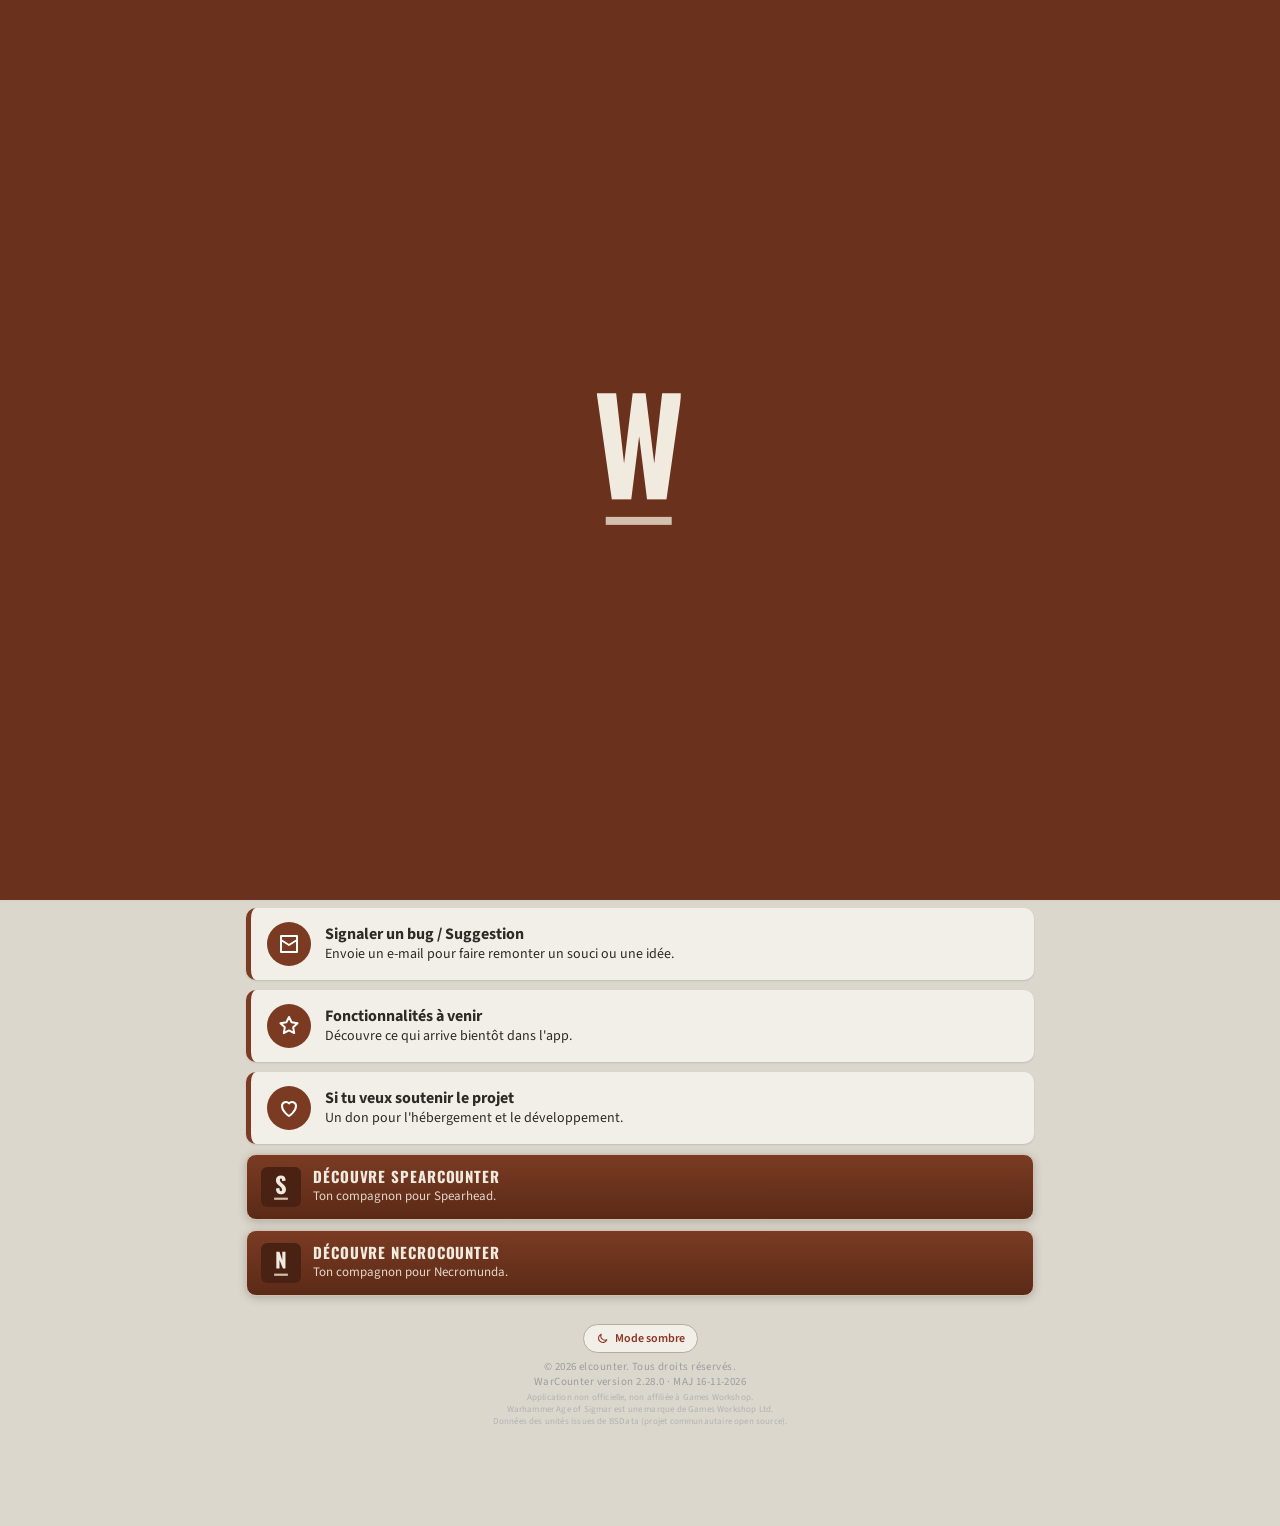
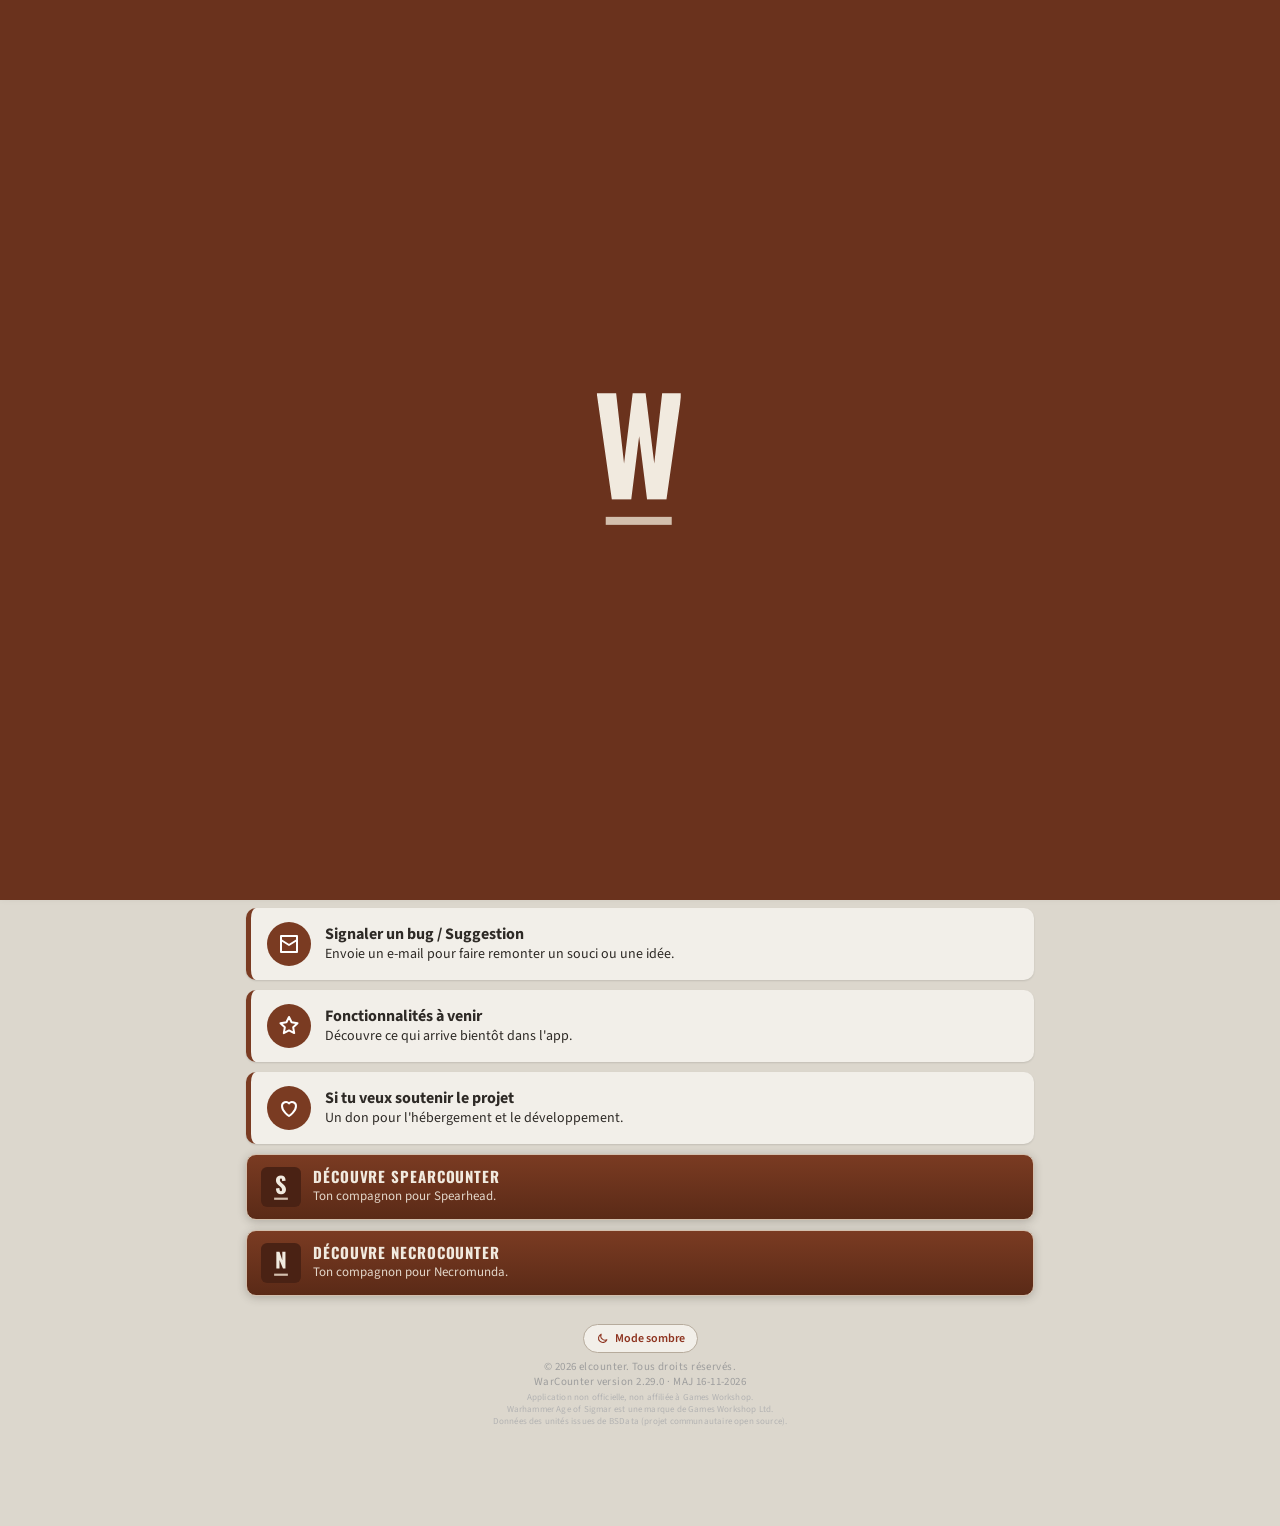
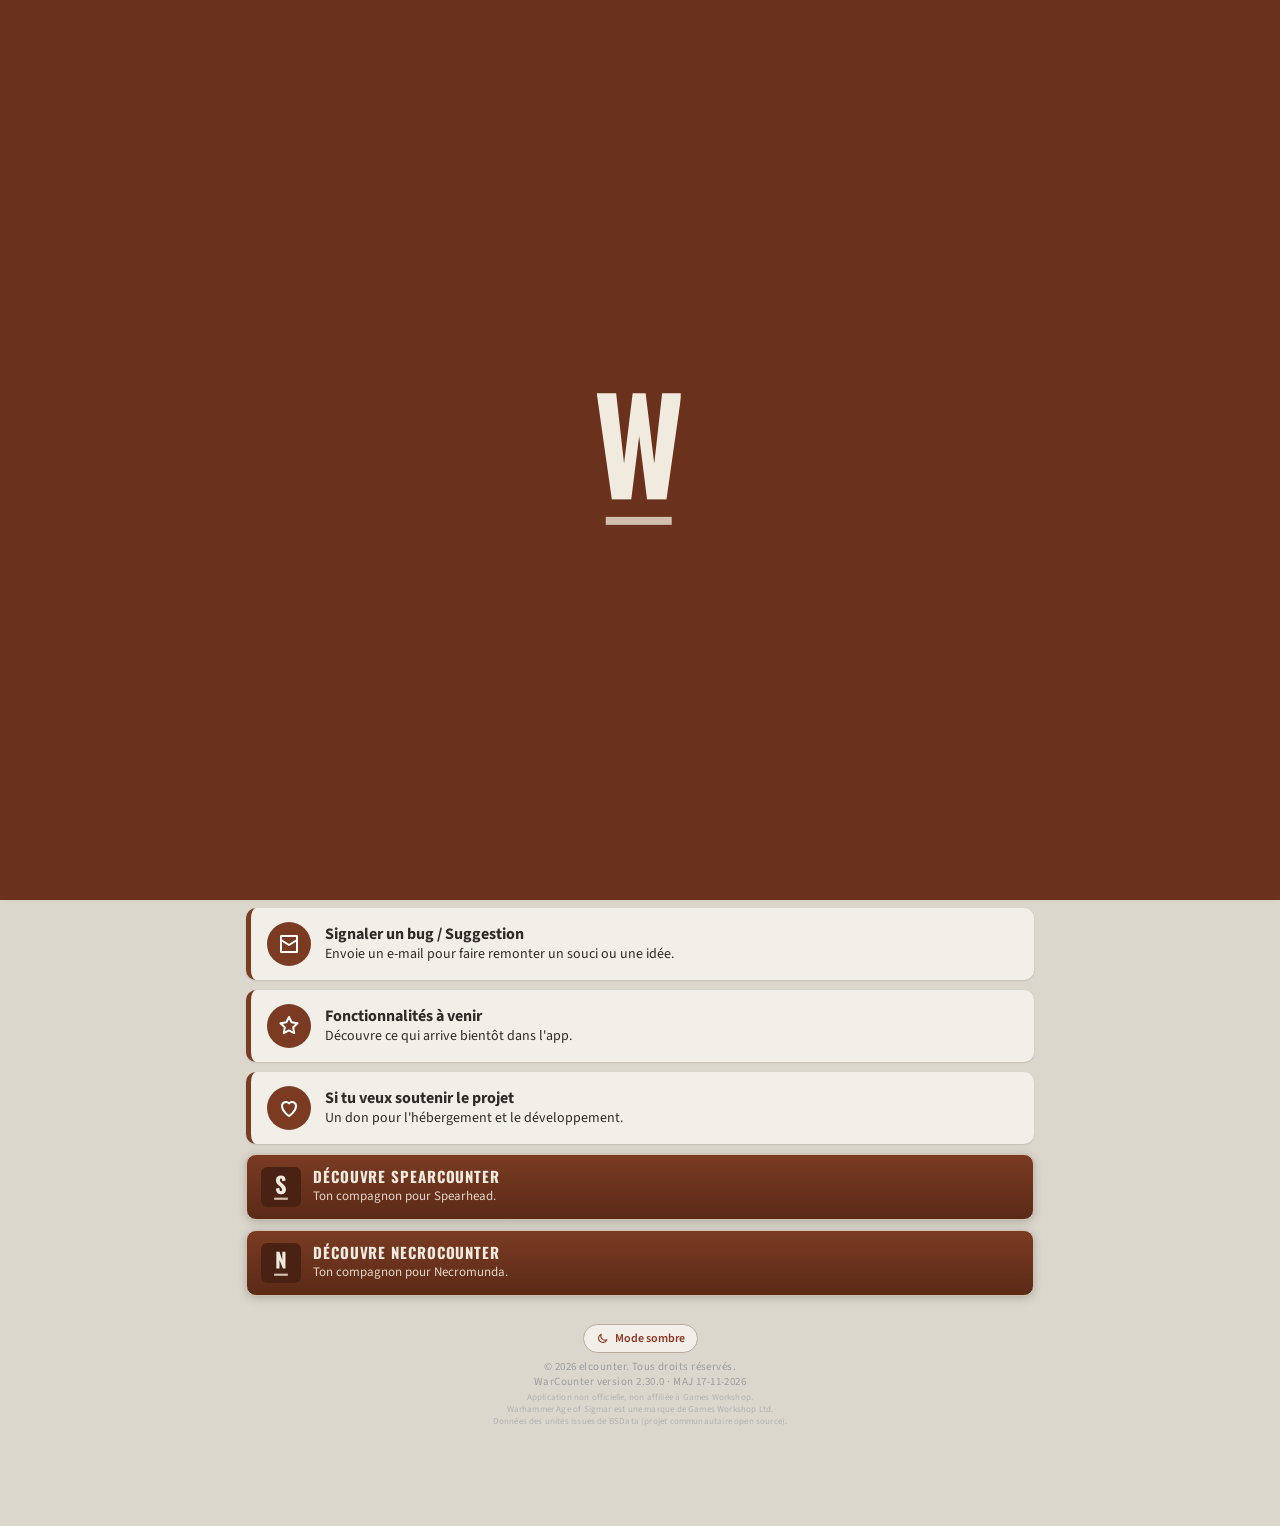
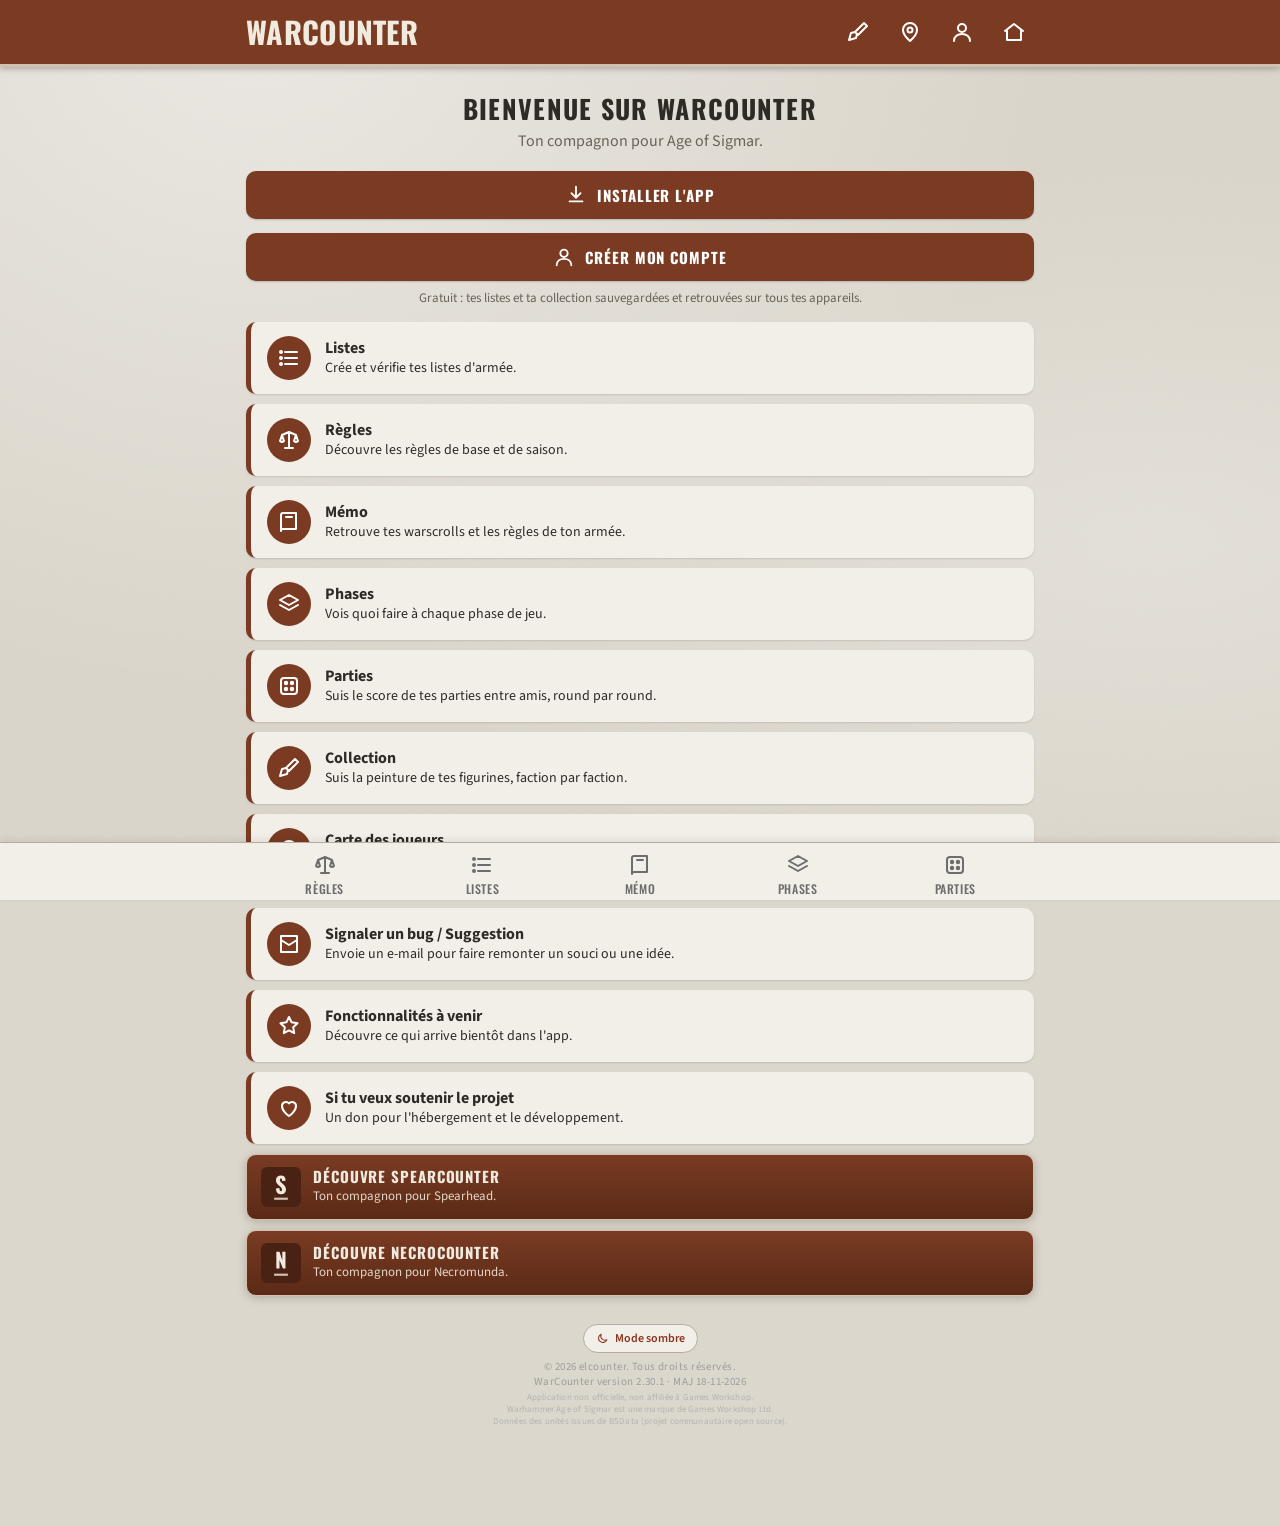
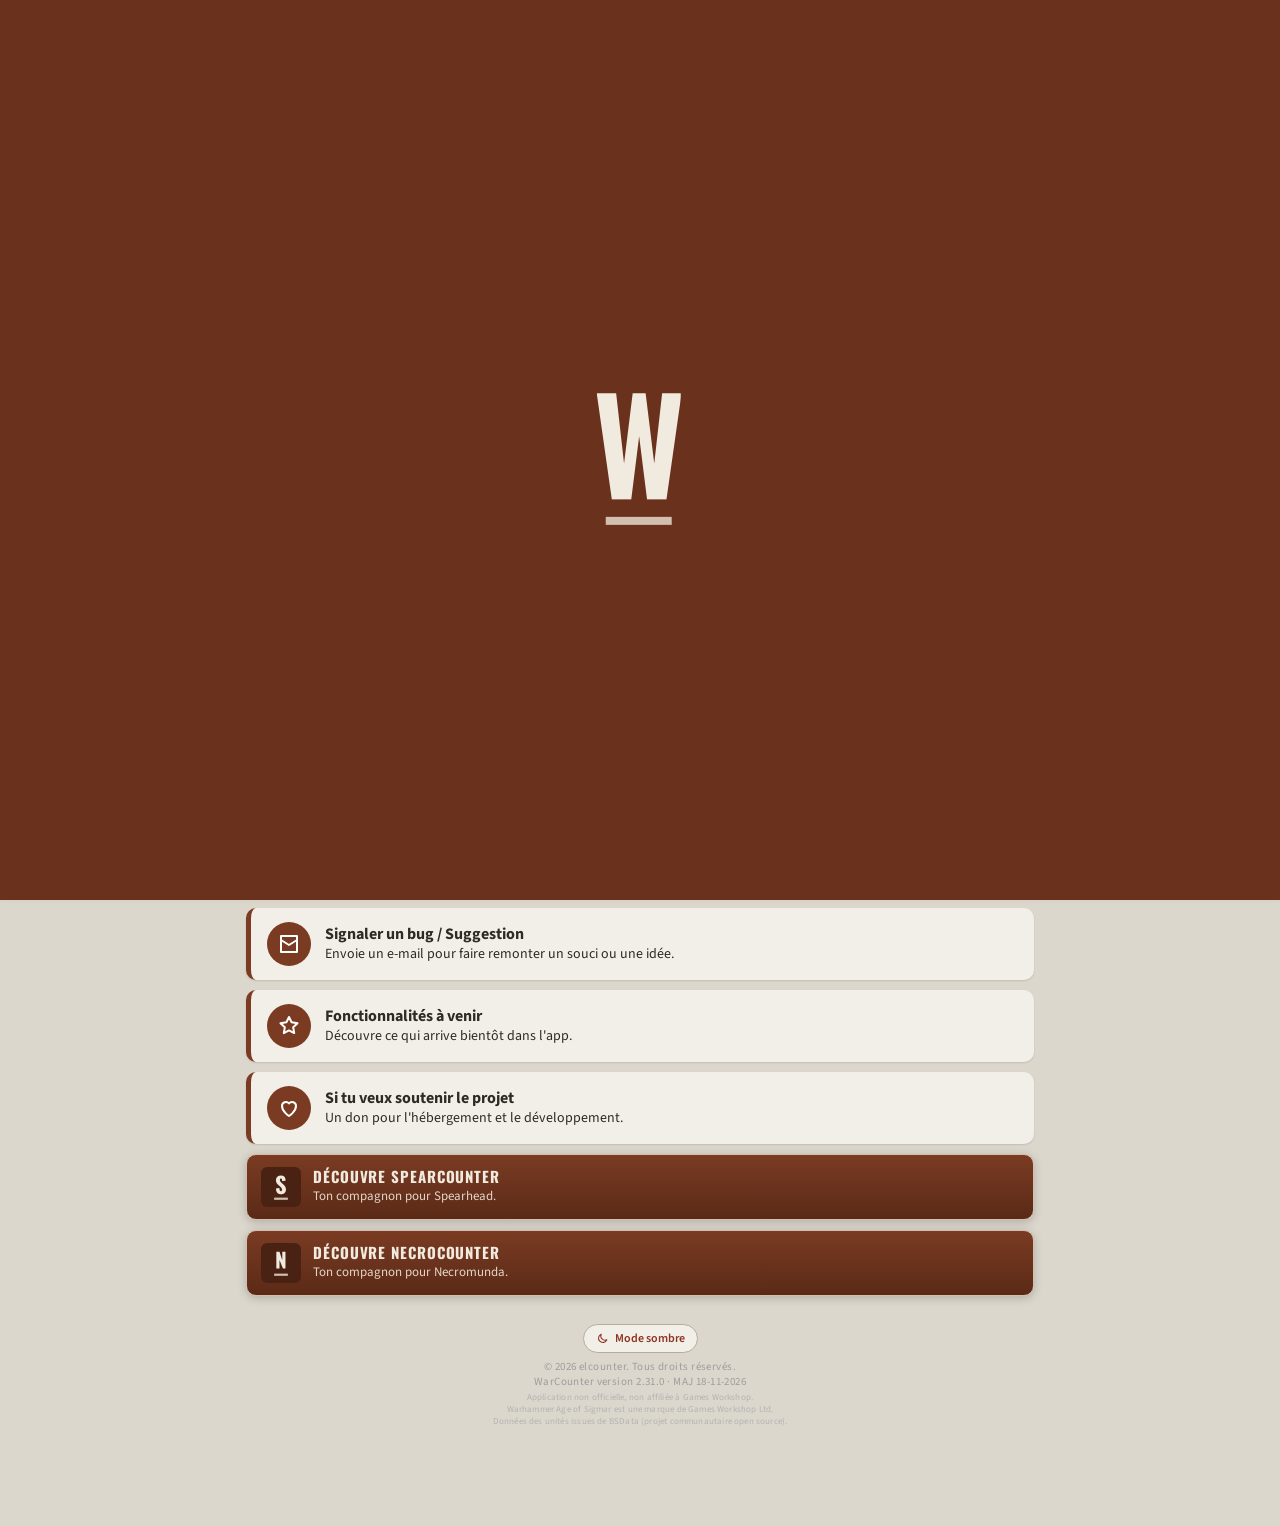
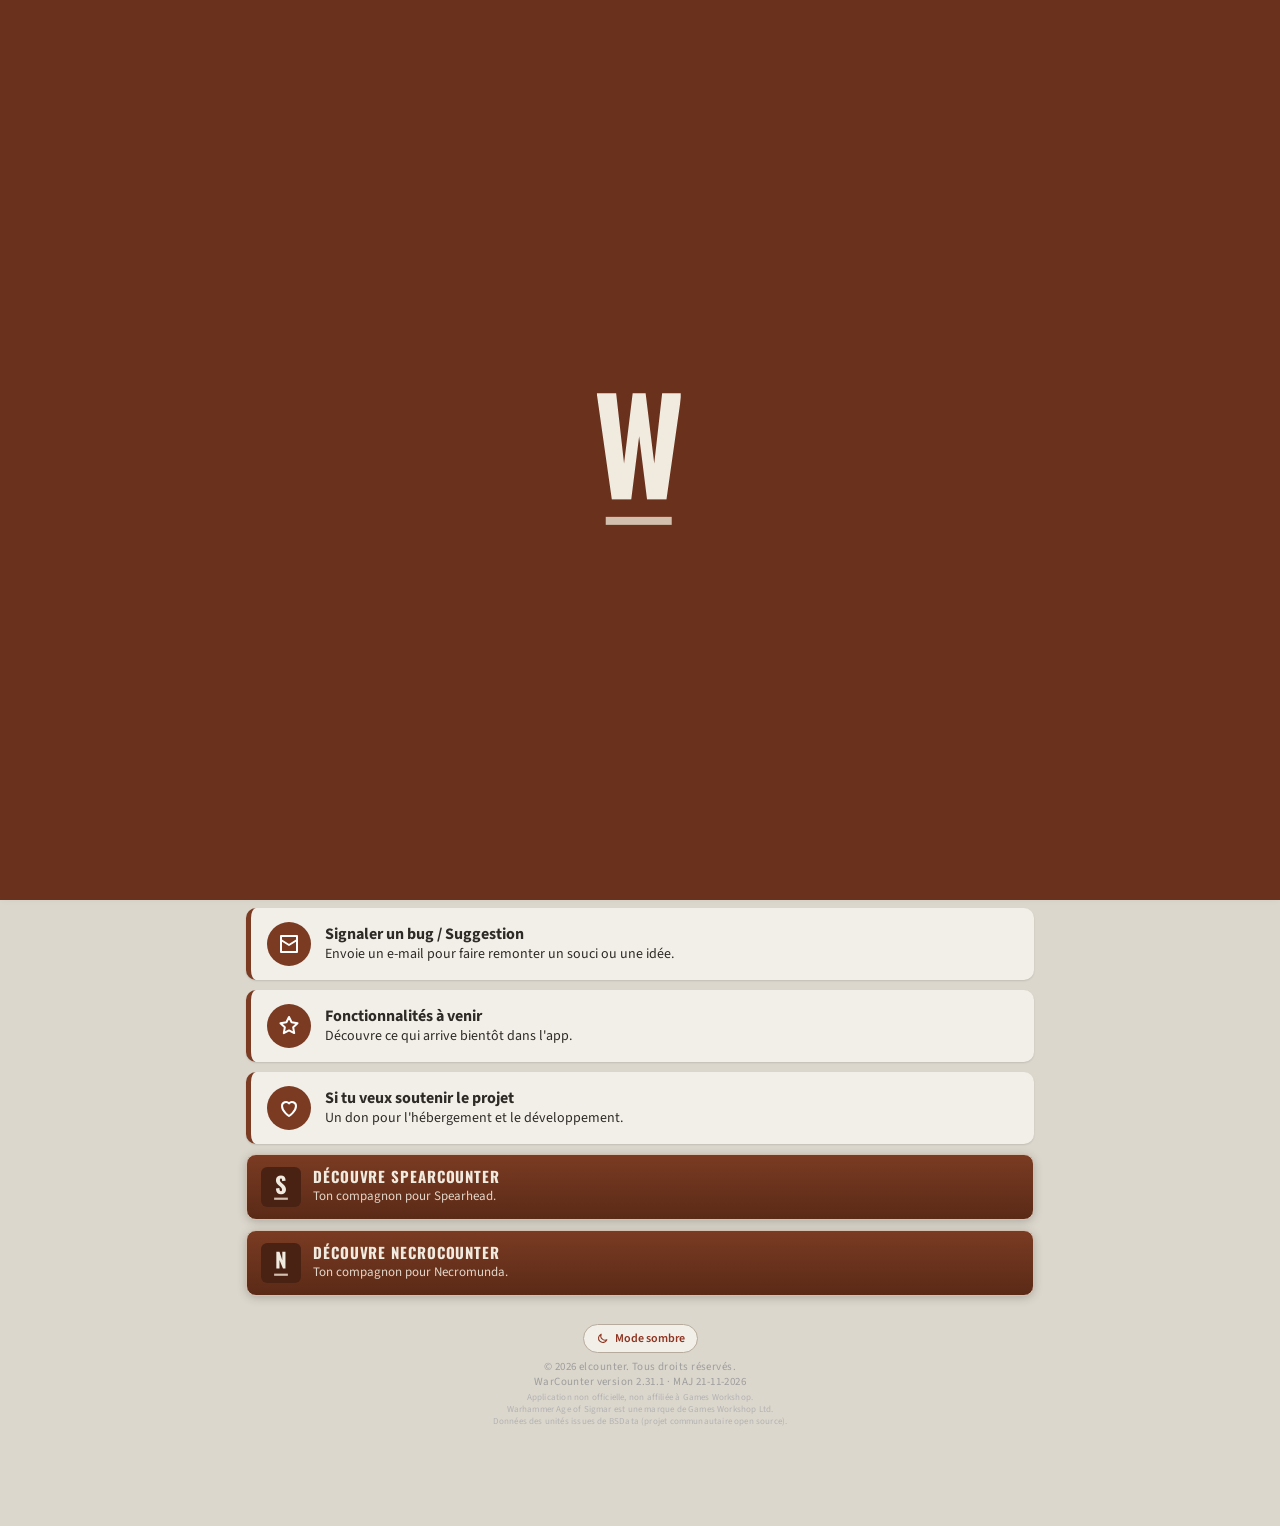
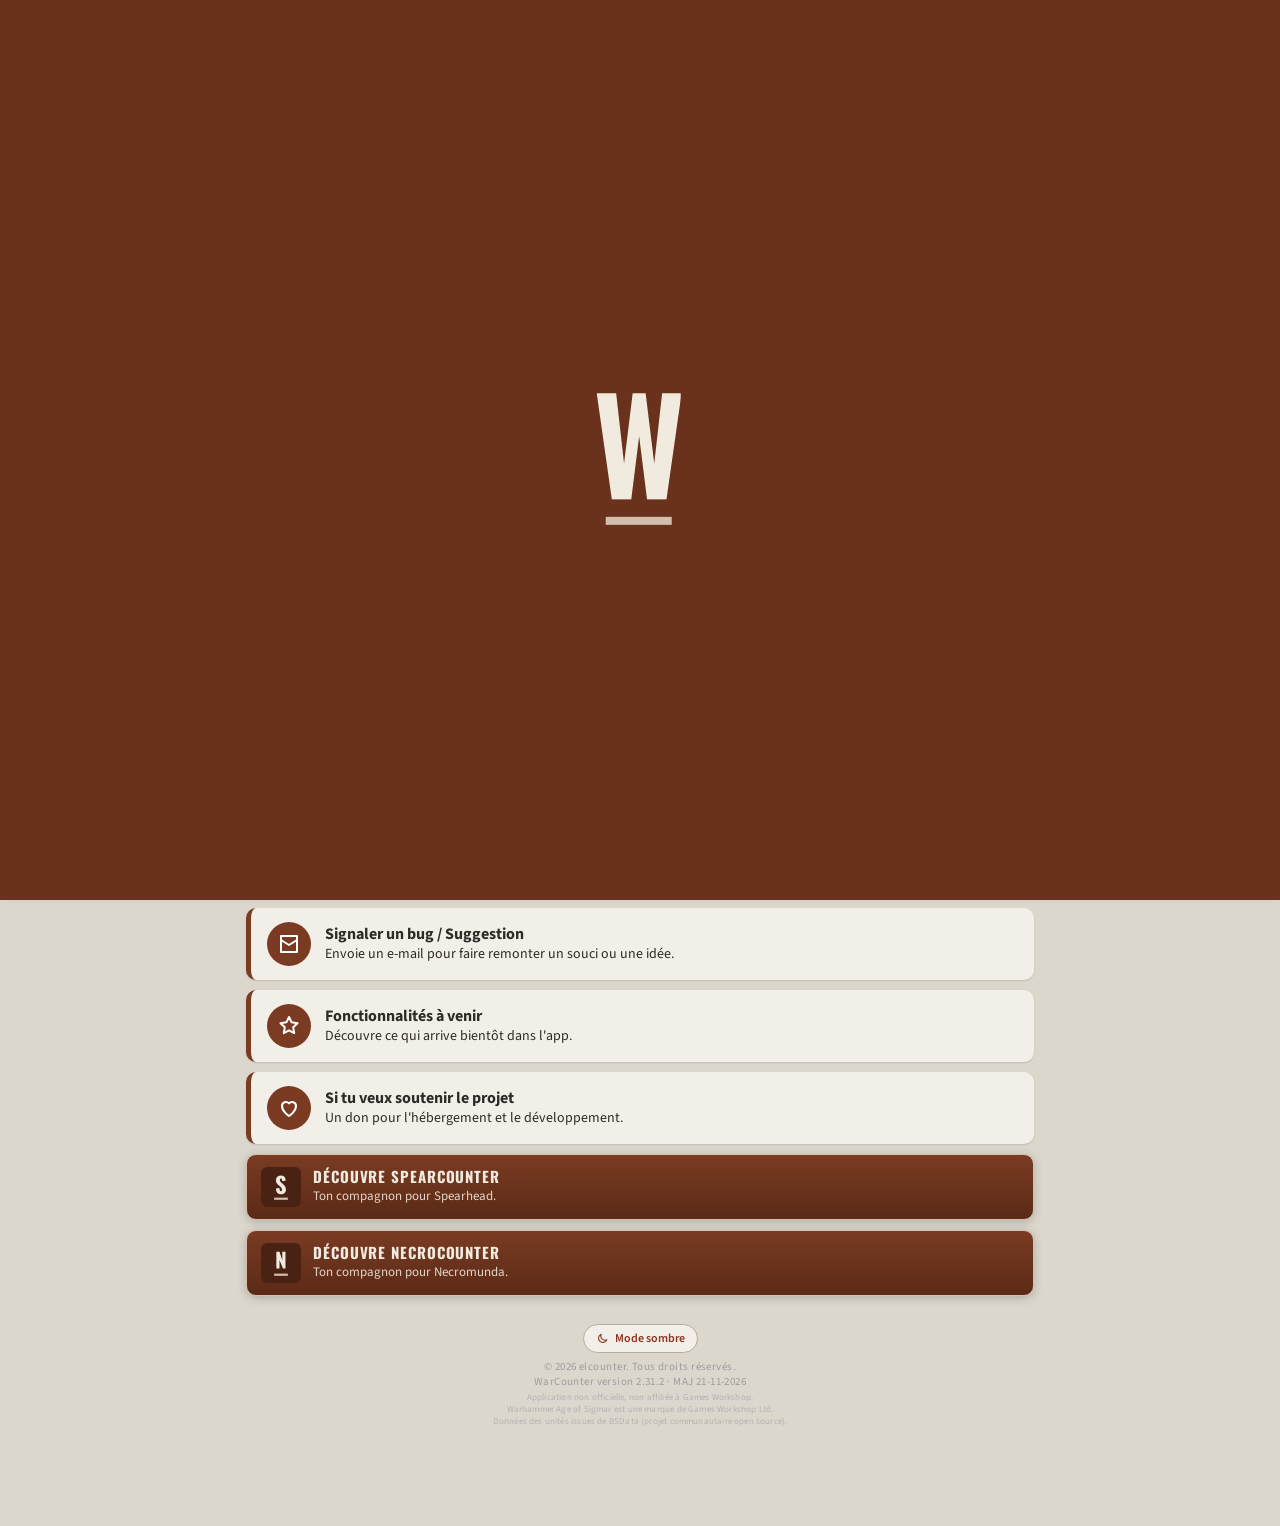
